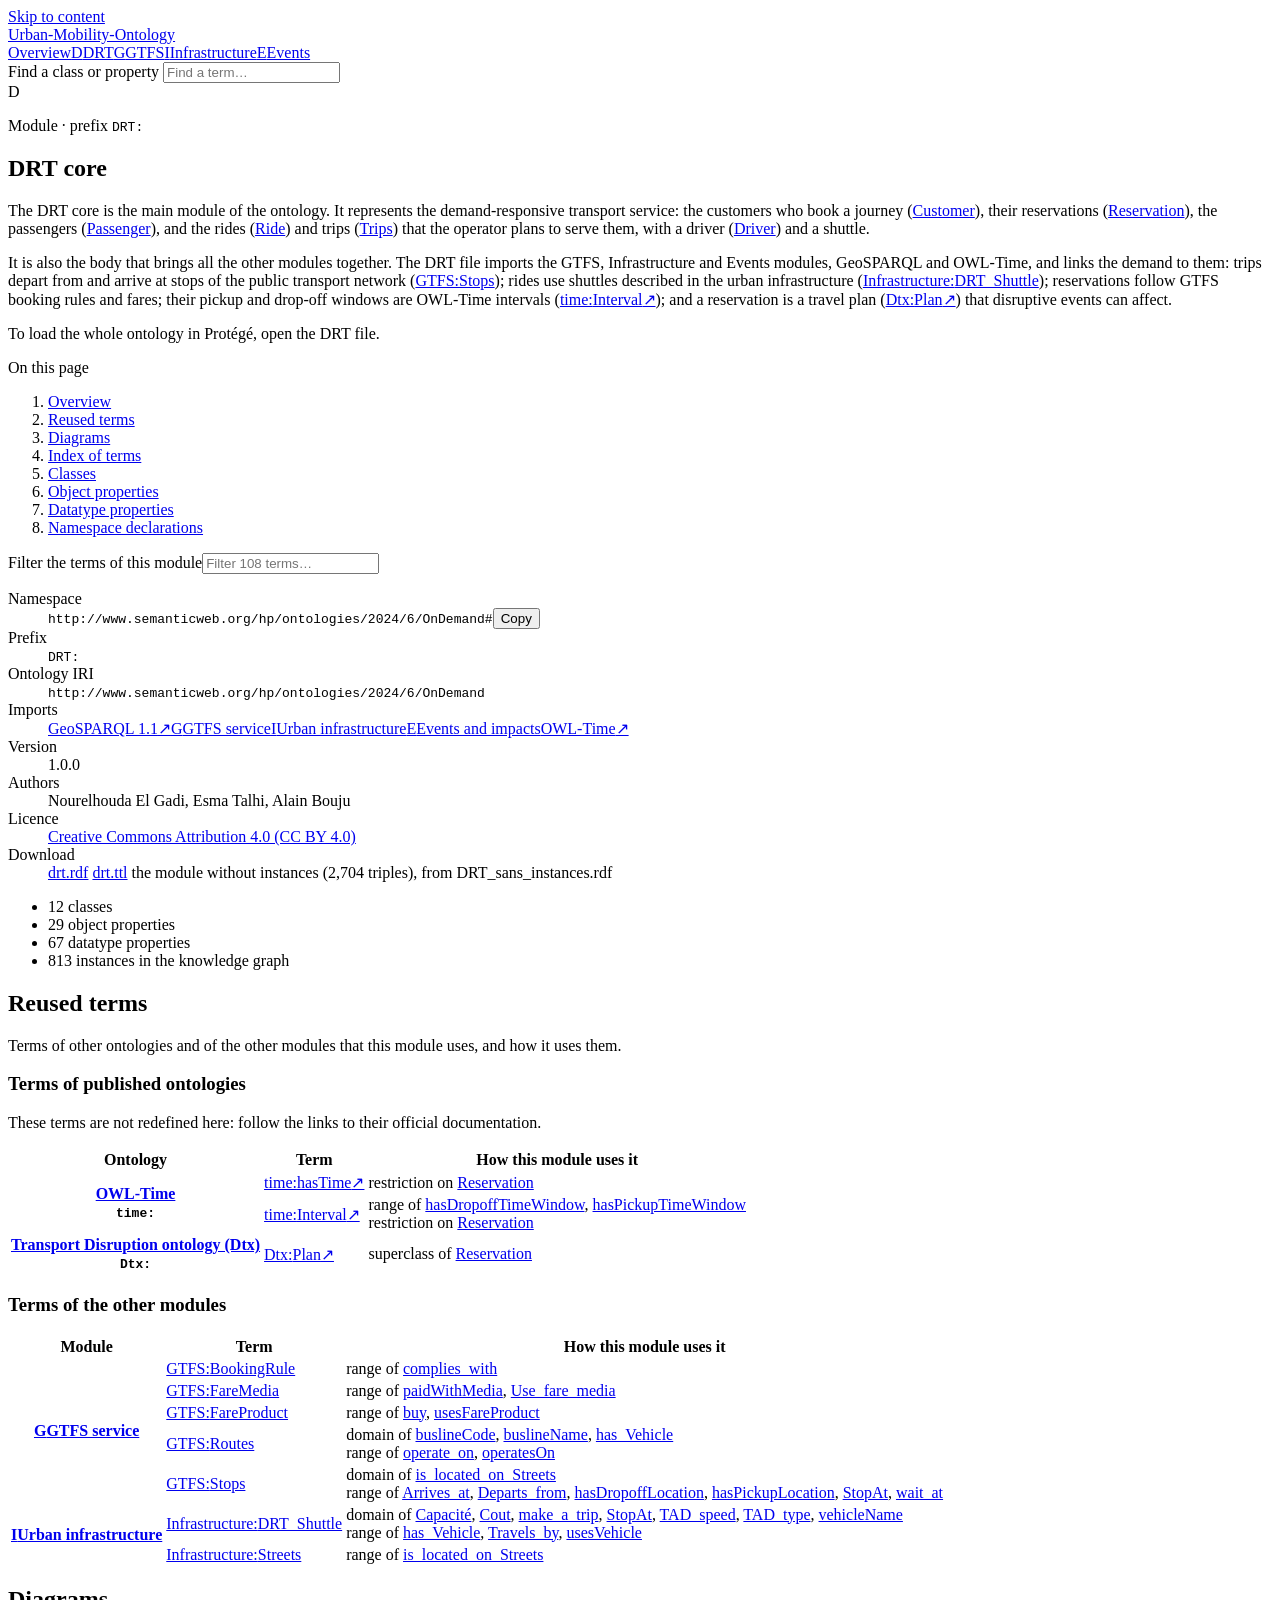
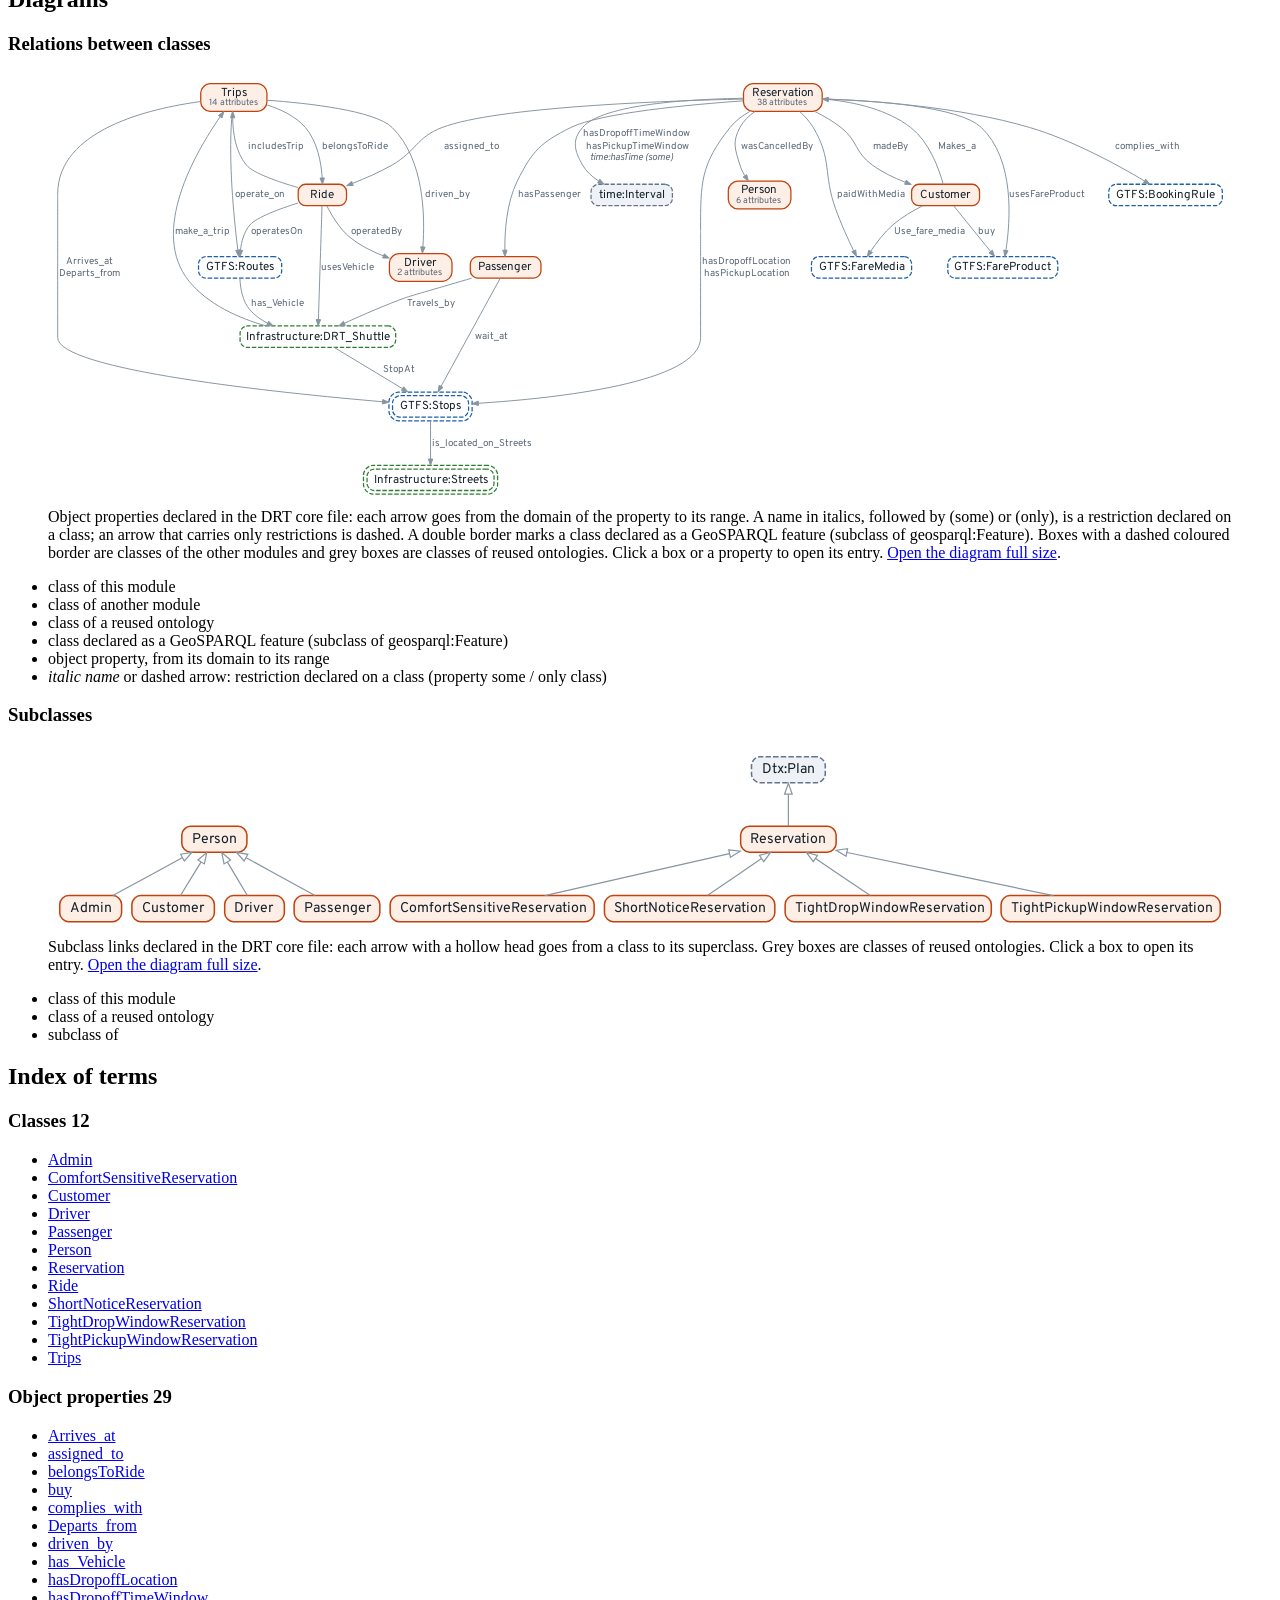
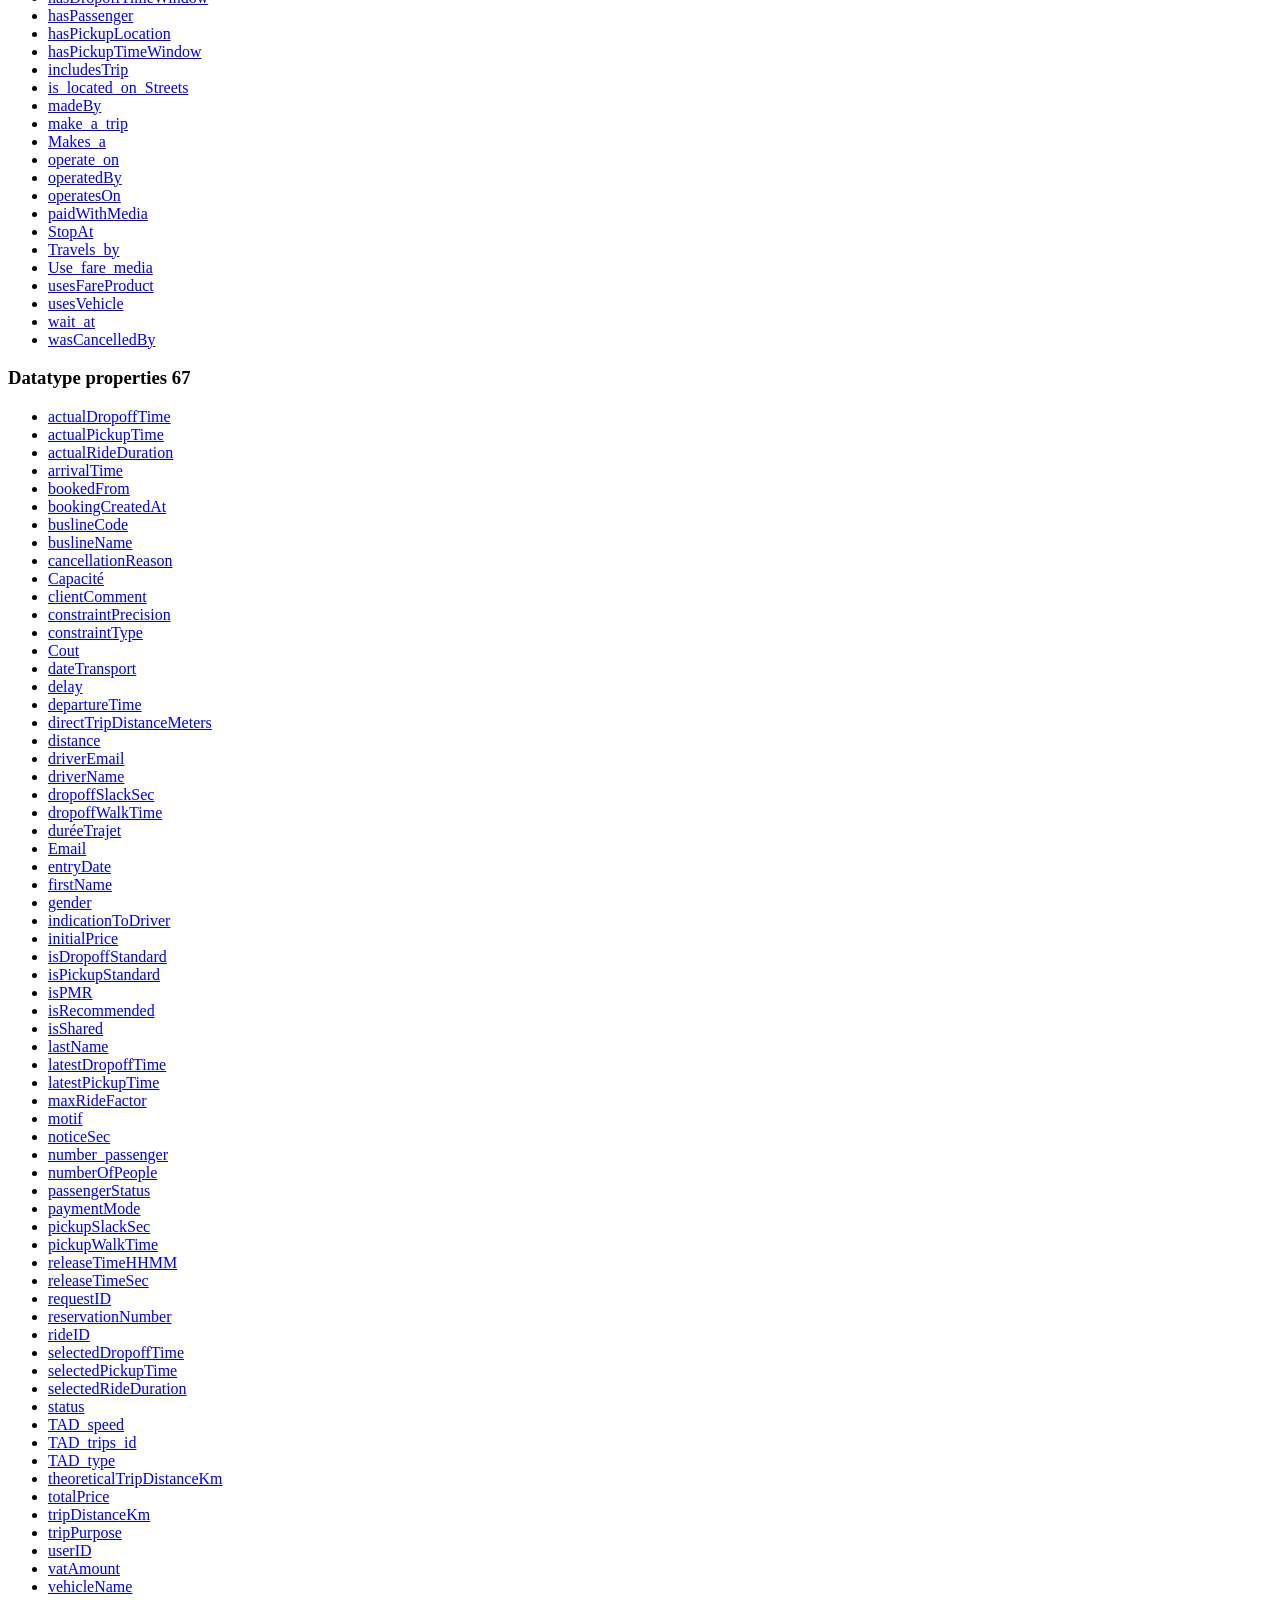
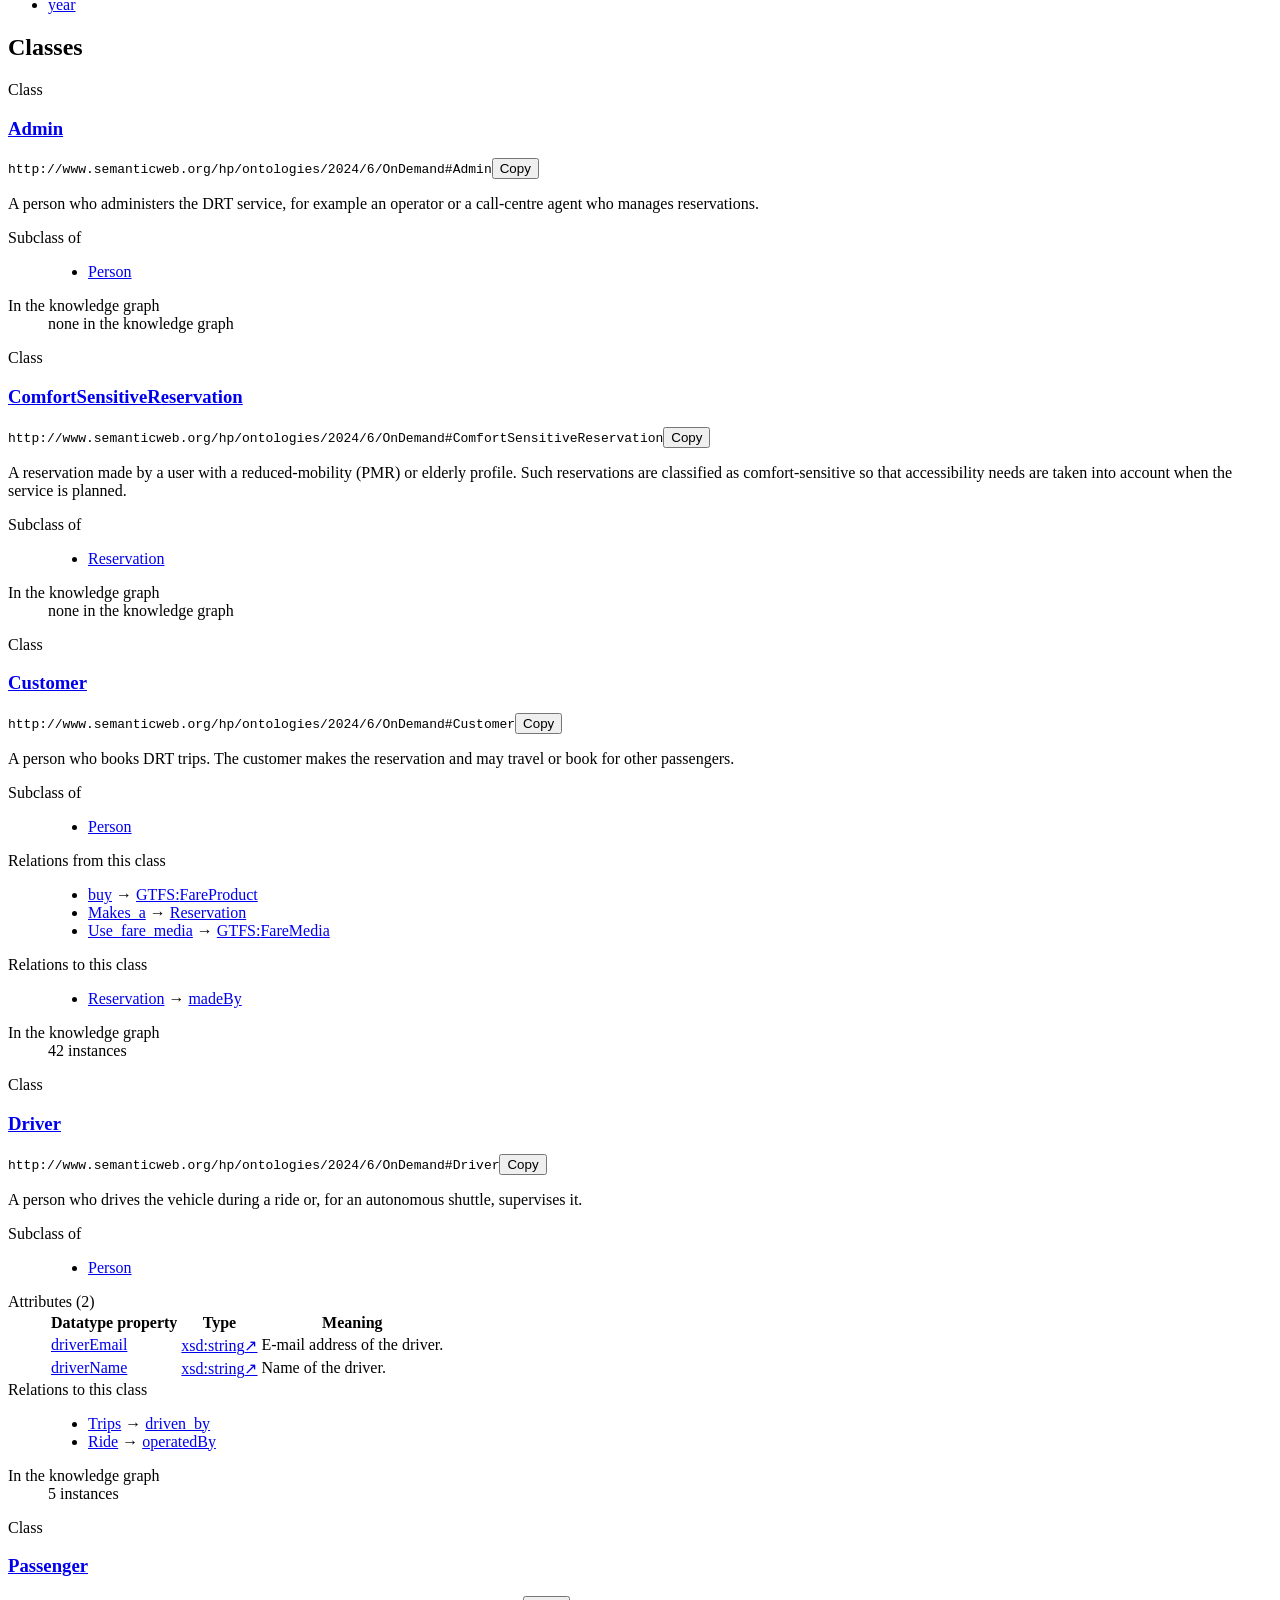
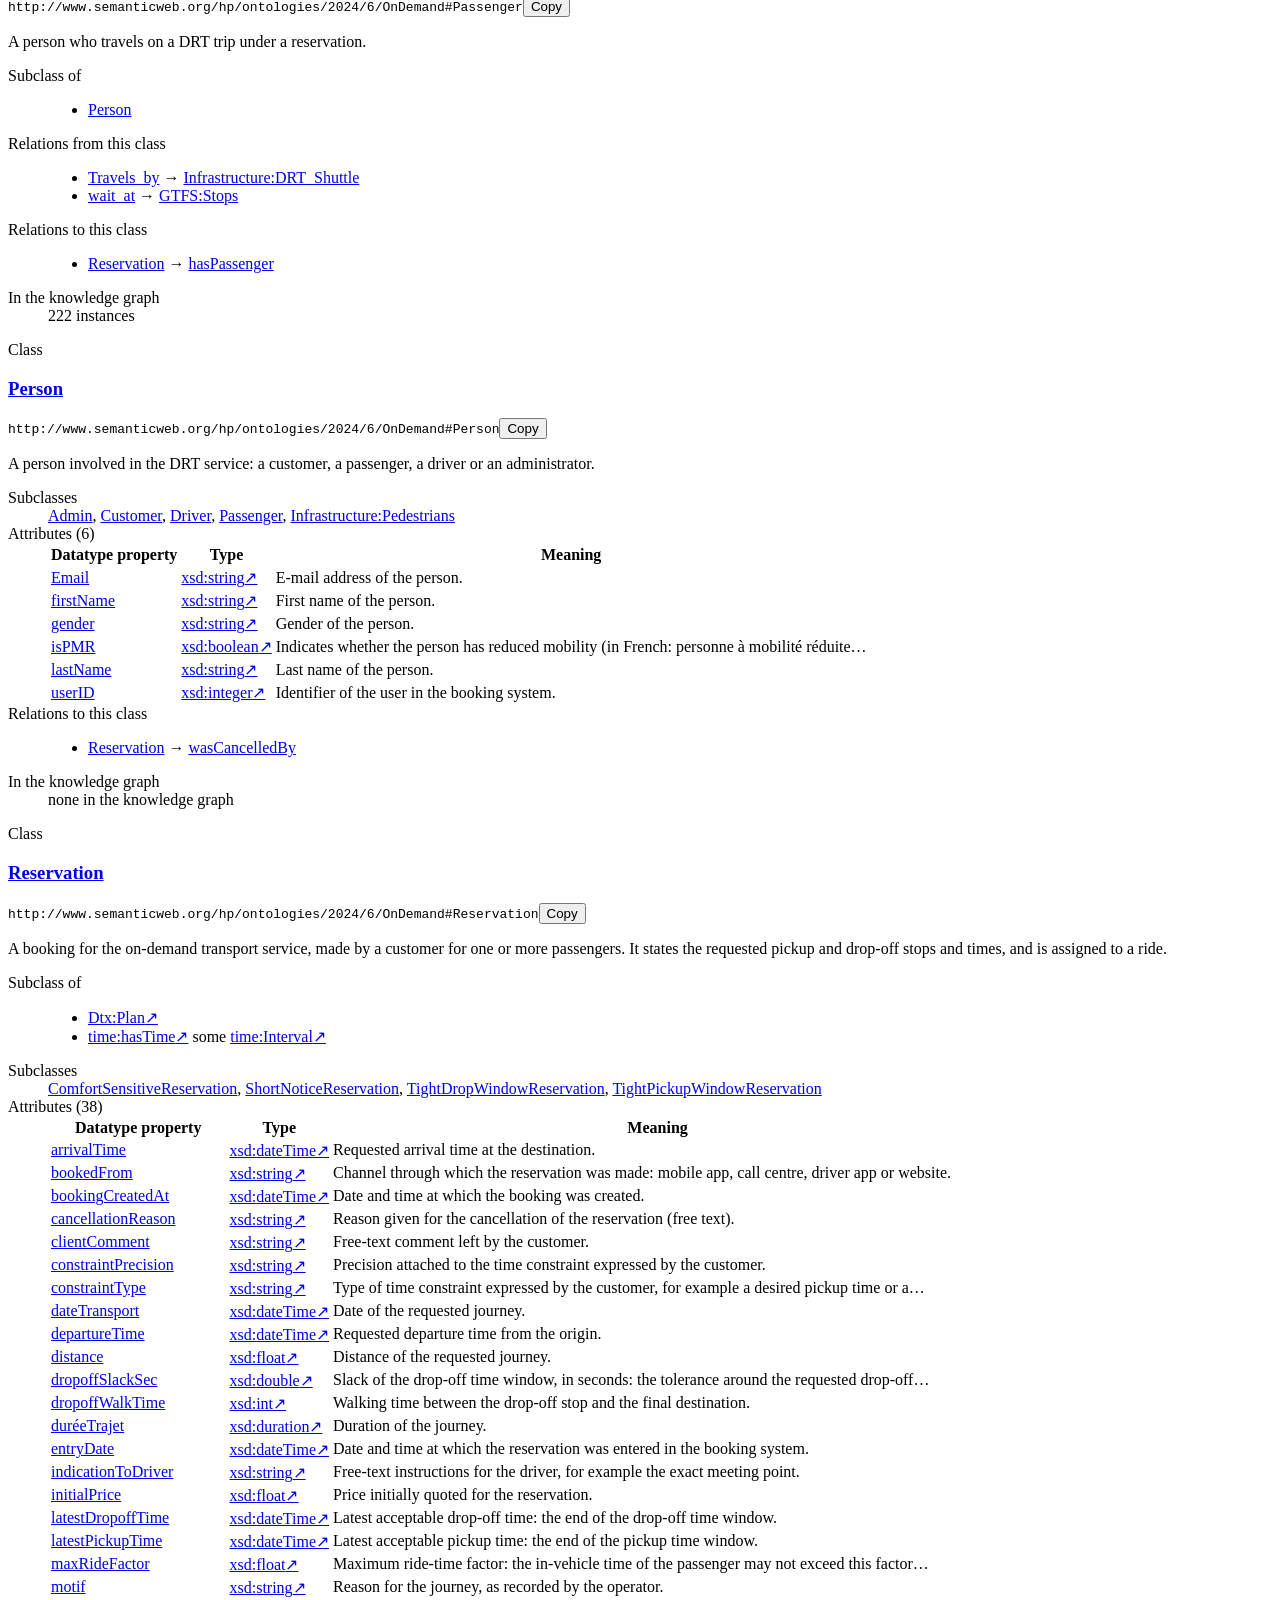
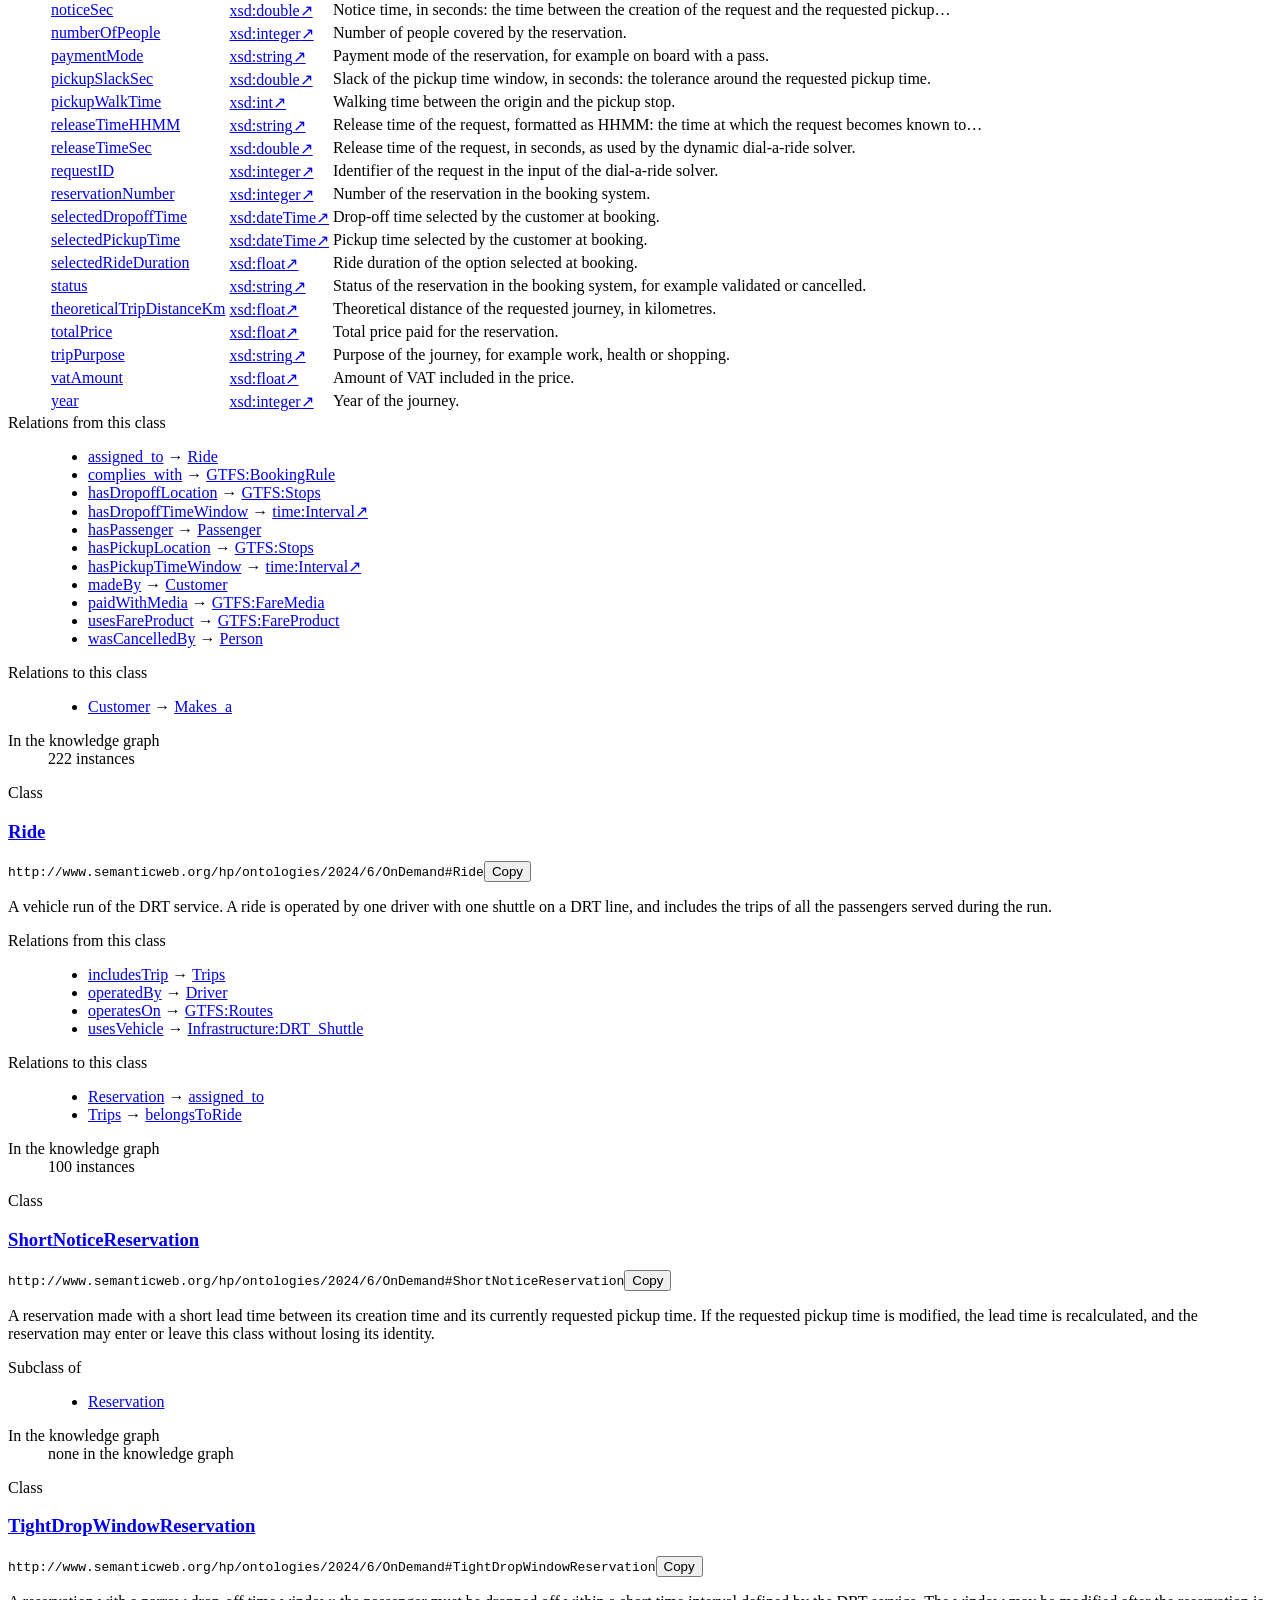
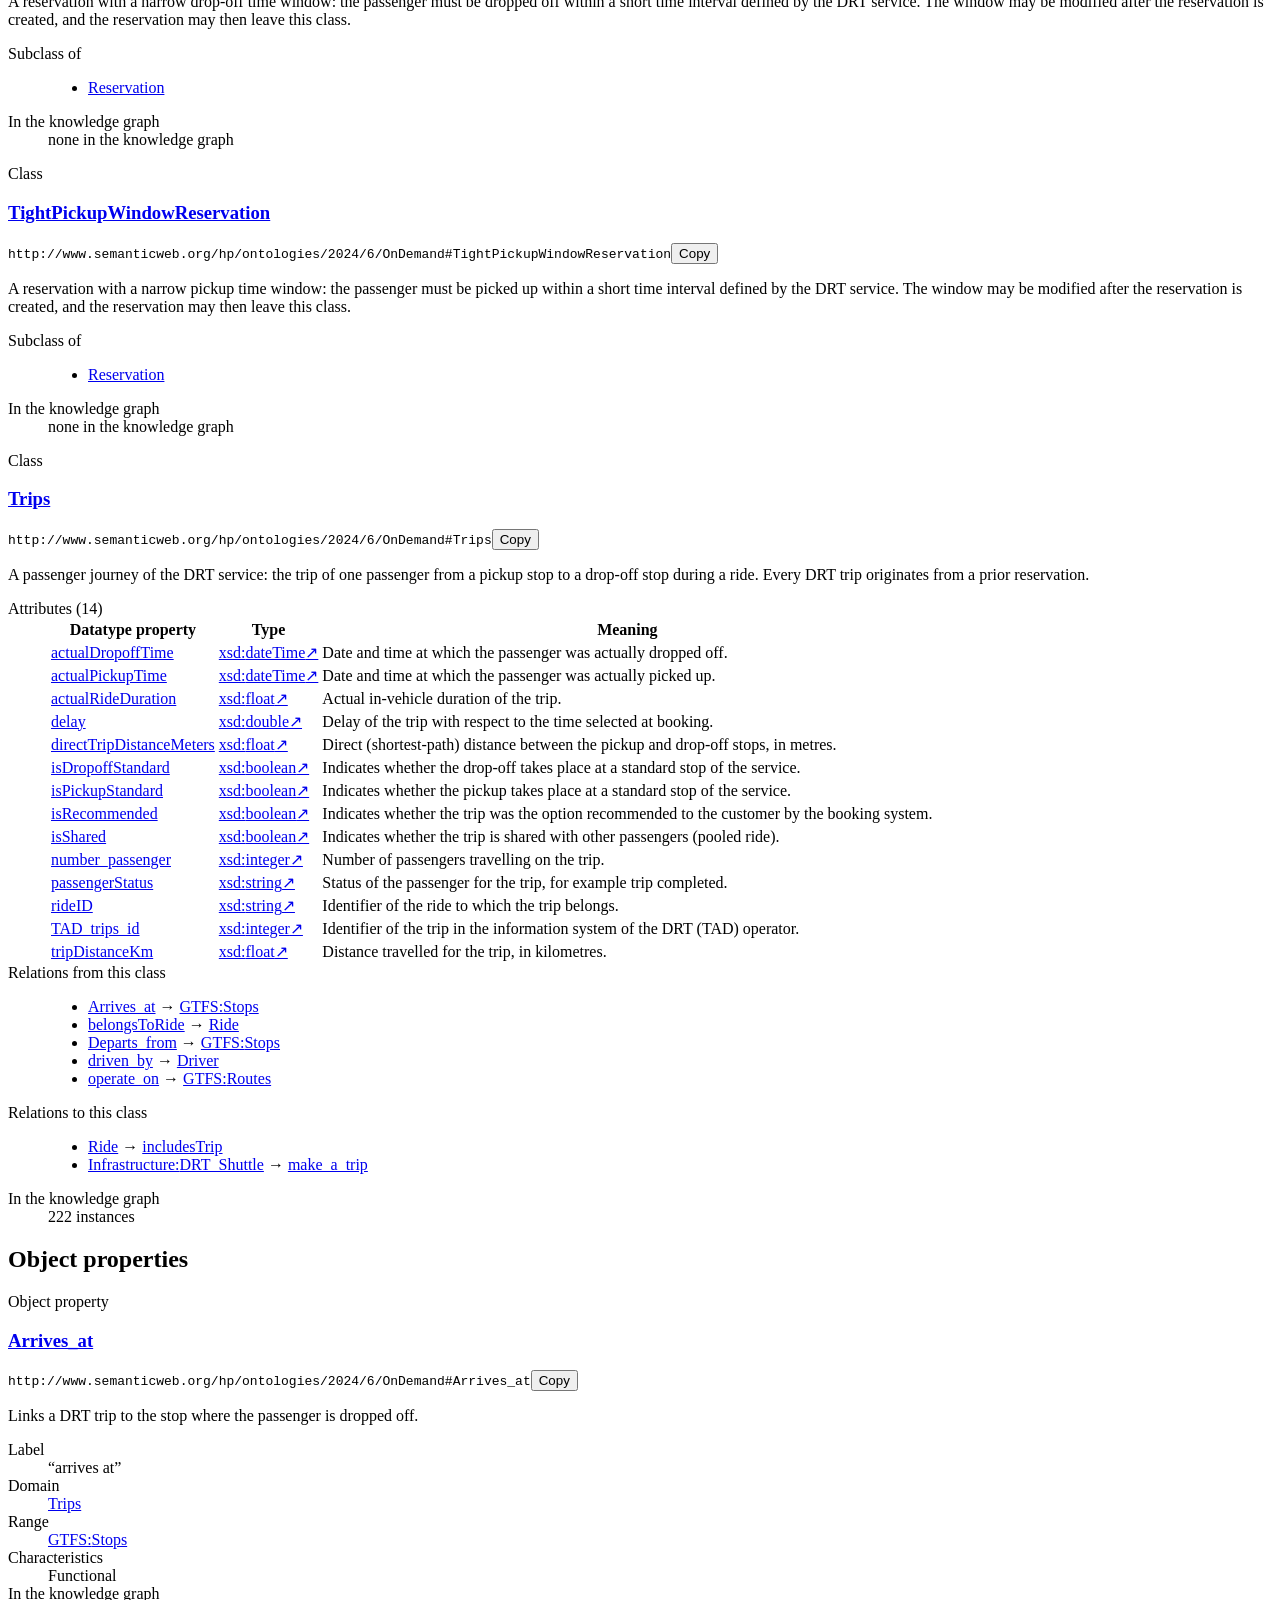
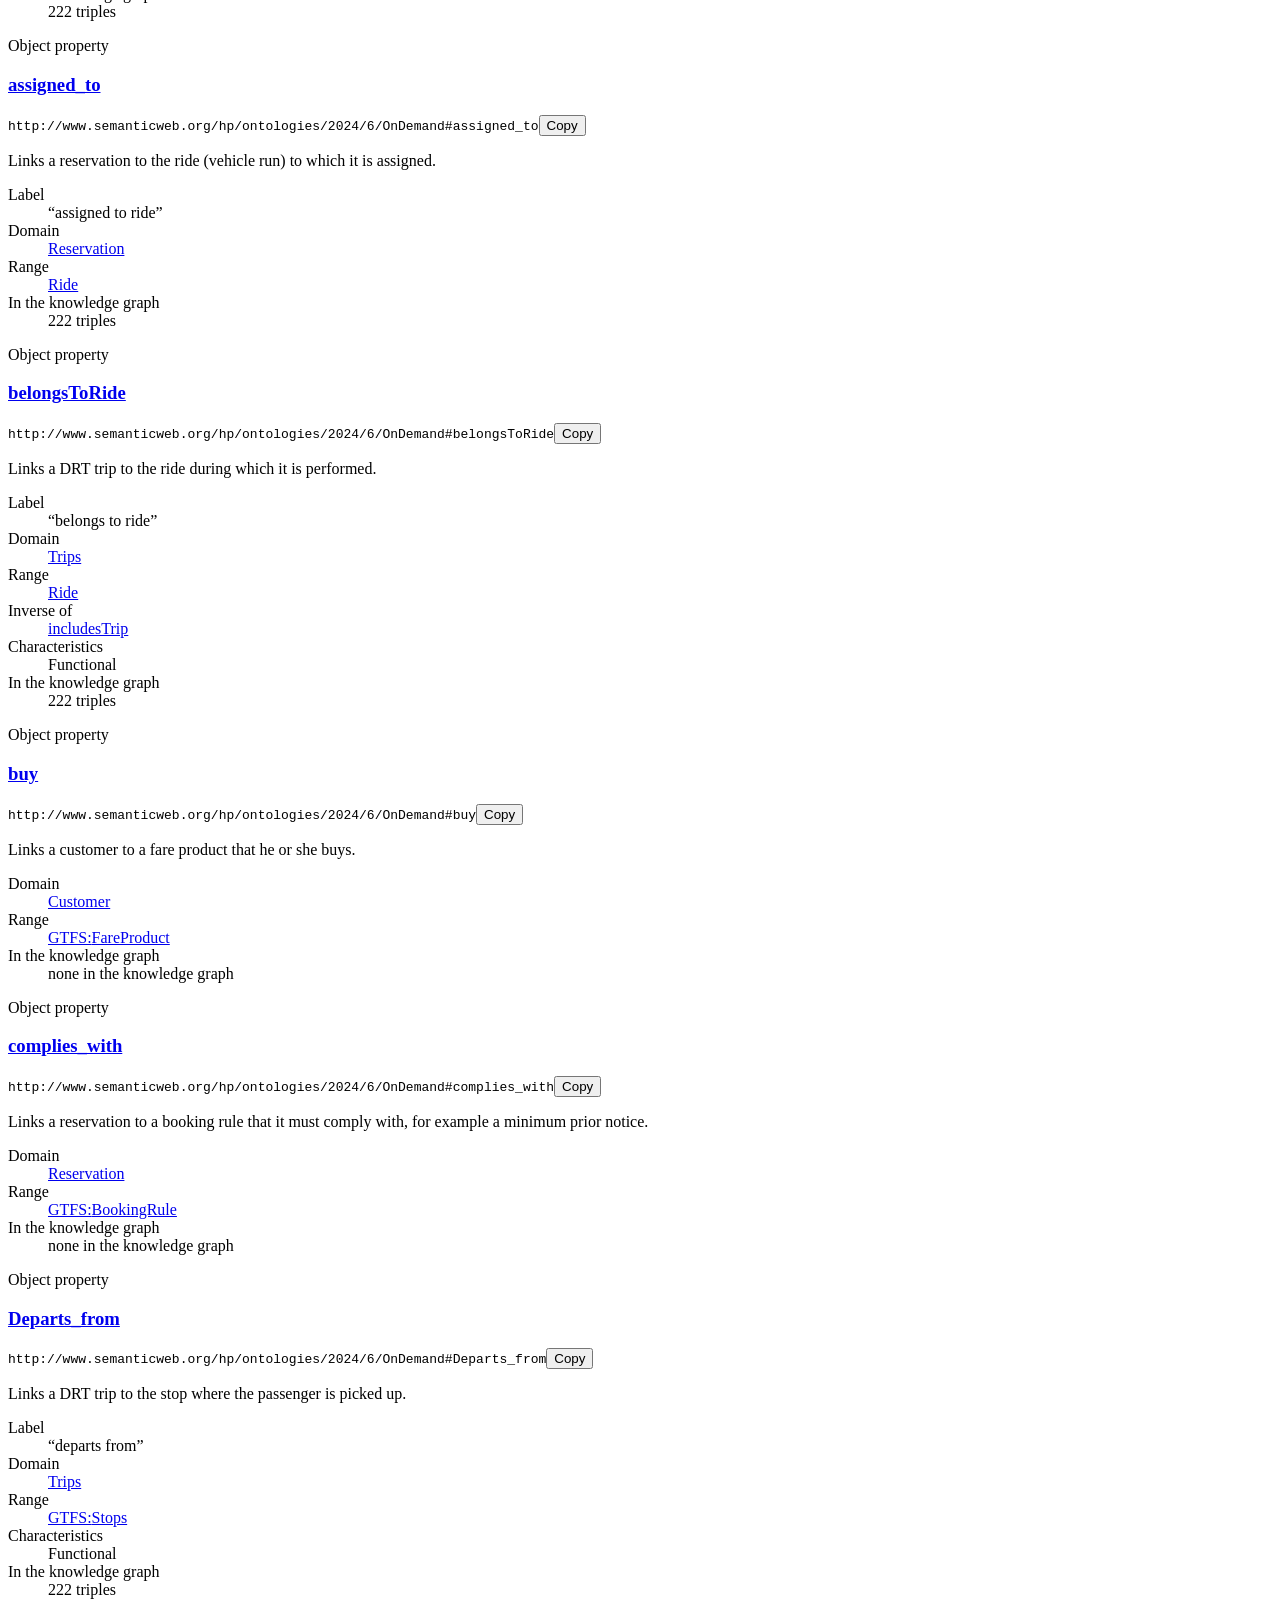
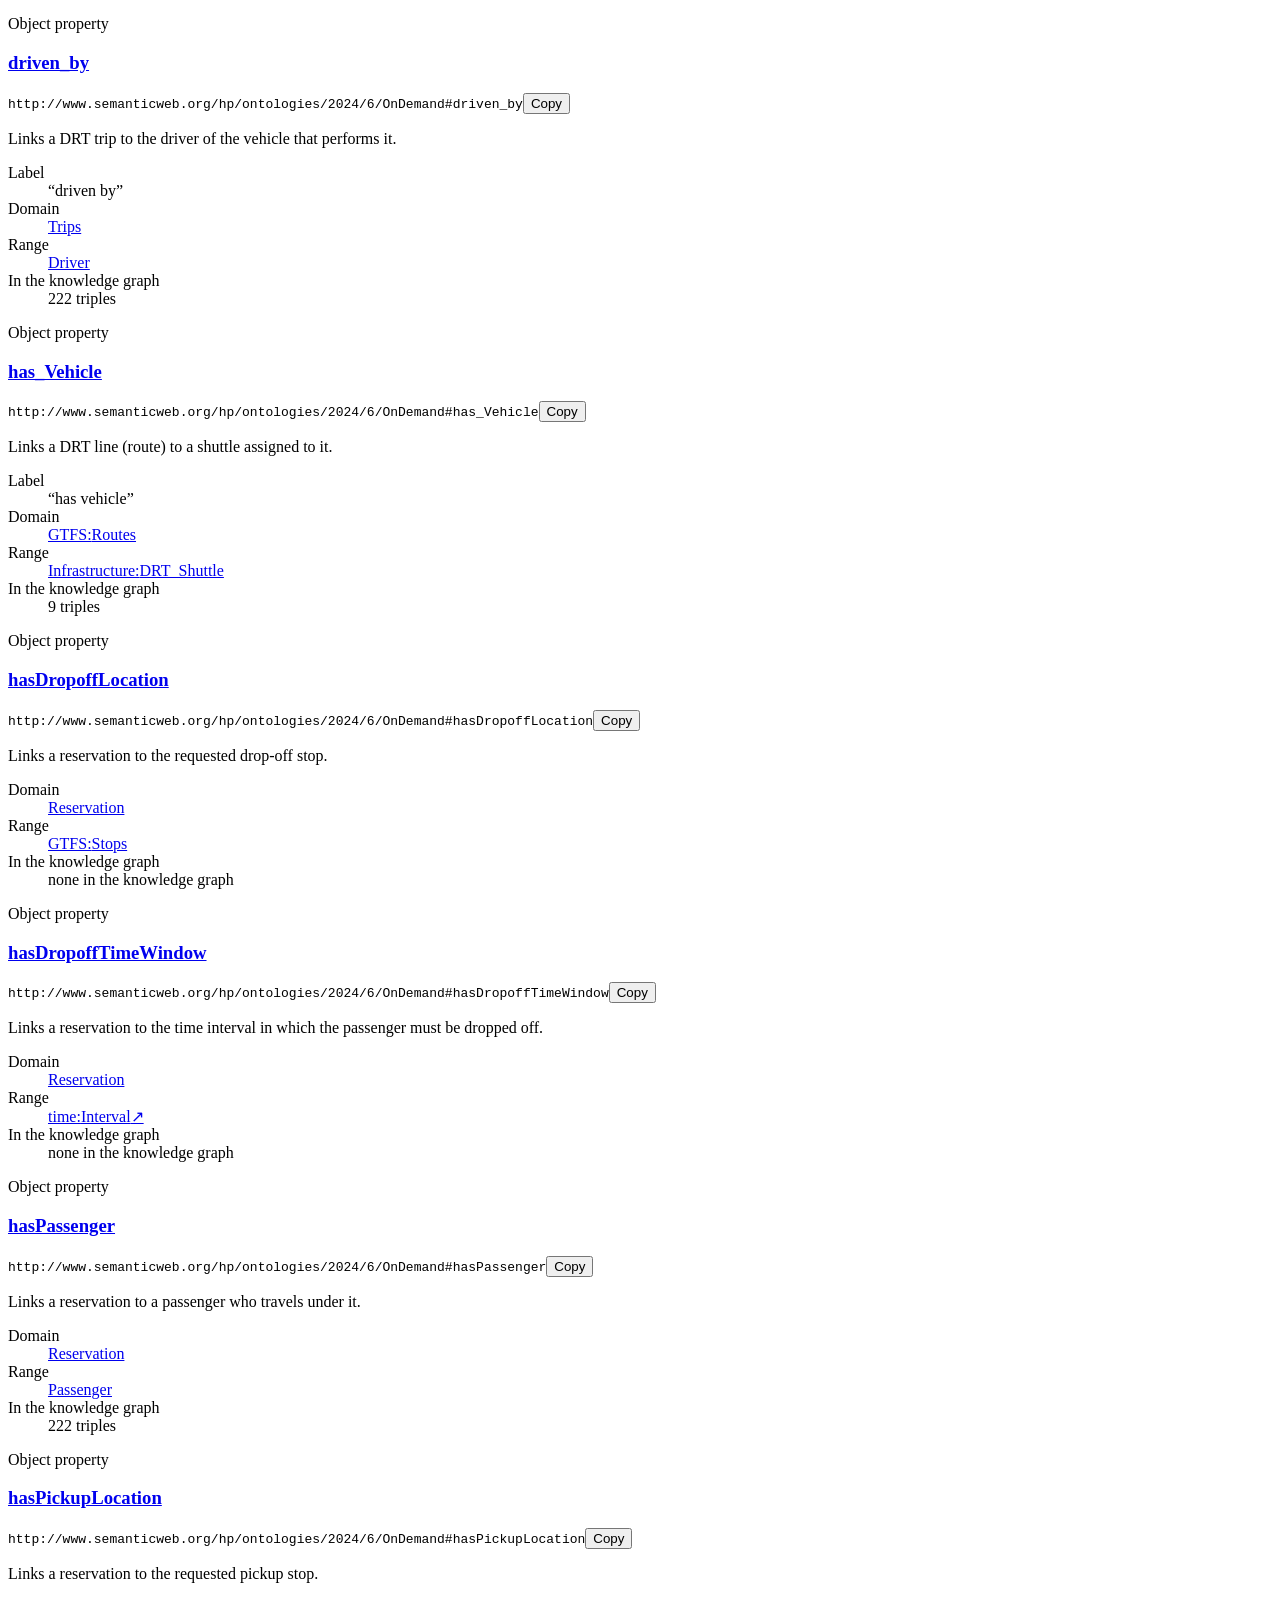
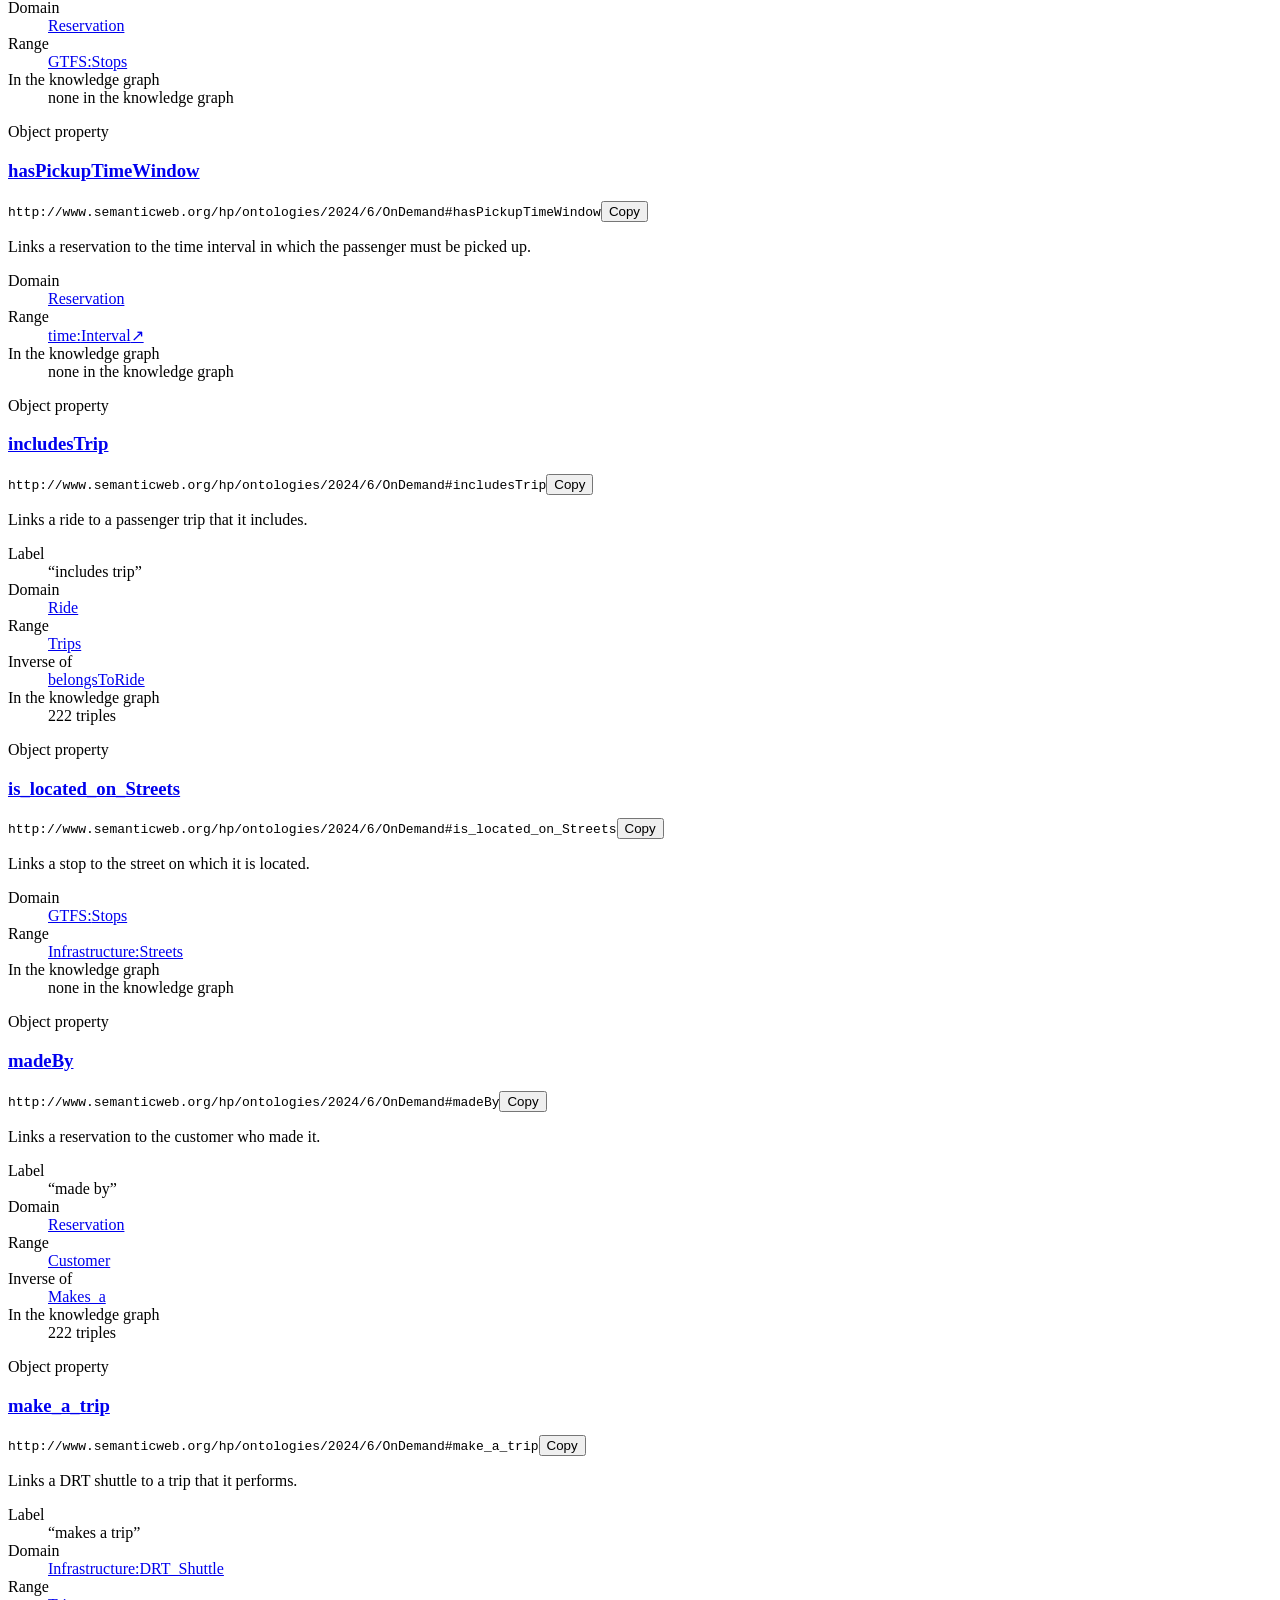
==== drt.html @ 76262ac5 "Add files via upload" ====
<!DOCTYPE html>
<html lang="en">
<head>
<meta charset="utf-8">
<meta name="viewport" content="width=device-width, initial-scale=1">
<title>DRT core · Urban-Mobility-Ontology</title>
<meta name="description" content="Main module: the demand of the on-demand service (customers, reservations, passengers, rides and trips), linked to the other modules.">
<link rel="preconnect" href="https://fonts.googleapis.com"><link rel="preconnect" href="https://fonts.gstatic.com" crossorigin><link href="https://fonts.googleapis.com/css2?family=Overpass:wght@400;500;600;700;800&family=Overpass+Mono:wght@400;600&display=swap" rel="stylesheet">
<link rel="stylesheet" href="assets/style.css">
</head>
<body class="mod-page m-drt">
<a class="skip" href="#main">Skip to content</a>
<header class="topbar">
  <div class="topbar-inner">
    <a class="brand" href="index.html"><span class="brand-lines" aria-hidden="true"><i class="m-drt"></i><i class="m-gtfs"></i><i class="m-infra"></i><i class="m-event"></i></span><span>Urban-Mobility-Ontology</span></a>
    <nav class="mainnav" aria-label="Documentation sections"><a href="index.html" class="">Overview</a><a href="drt.html" class="active m-drt"><span class="line-badge m-drt xs" aria-hidden="true">D</span>DRT</a><a href="gtfs.html" class=" m-gtfs"><span class="line-badge m-gtfs xs" aria-hidden="true">G</span>GTFS</a><a href="infrastructure.html" class=" m-infra"><span class="line-badge m-infra xs" aria-hidden="true">I</span>Infrastructure</a><a href="event.html" class=" m-event"><span class="line-badge m-event xs" aria-hidden="true">E</span>Events</a></nav>
    <div class="search" role="search">
      <label class="sr" for="q">Find a class or property</label>
      <input id="q" type="search" placeholder="Find a term…" autocomplete="off" spellcheck="false" aria-controls="q-results" aria-expanded="false">
      <ul id="q-results" class="q-results" role="listbox" hidden></ul>
    </div>
  </div>
</header>
<main id="main">

<section class="hero mod-hero m-drt" id="overview">
  <div class="wrap hero-grid">
    <span class="line-badge m-drt xl" aria-hidden="true">D</span>
    <div>
      <p class="eyebrow">Module · prefix <code>DRT:</code></p>
      <h1>DRT core</h1>
      <p class="lead">The DRT core is the main module of the ontology. It represents the demand-responsive transport service: the customers who book a journey (<a class="t k-c m-drt" href="#Customer" title="DRT:Customer: A person who books DRT trips. The customer makes the reservation and may travel or book…">Customer</a>), their reservations (<a class="t k-c m-drt" href="#Reservation" title="DRT:Reservation: A booking for the on-demand transport service, made by a customer for one or more…">Reservation</a>), the passengers (<a class="t k-c m-drt" href="#Passenger" title="DRT:Passenger: A person who travels on a DRT trip under a reservation.">Passenger</a>), and the rides (<a class="t k-c m-drt" href="#Ride" title="DRT:Ride: A vehicle run of the DRT service. A ride is operated by one driver with one shuttle on a…">Ride</a>) and trips (<a class="t k-c m-drt" href="#Trips" title="DRT:Trips: A passenger journey of the DRT service: the trip of one passenger from a pickup stop to a…">Trips</a>) that the operator plans to serve them, with a driver (<a class="t k-c m-drt" href="#Driver" title="DRT:Driver: A person who drives the vehicle during a ride or, for an autonomous shuttle, supervises…">Driver</a>) and a shuttle.</p><p>It is also the body that brings all the other modules together. The DRT file imports the GTFS, Infrastructure and Events modules, GeoSPARQL and OWL-Time, and links the demand to them: trips depart from and arrive at stops of the public transport network (<a class="t k-c m-gtfs" href="gtfs.html#Stops" title="GTFS:Stops: A stop or a station where vehicles pick up or drop off riders. Stops of the regular…"><span class="pfx">GTFS:</span>Stops</a>); rides use shuttles described in the urban infrastructure (<a class="t k-c m-infra" href="infrastructure.html#DRT_Shuttle" title="Infrastructure:DRT_Shuttle: A vehicle temporarily assigned to the demand-responsive transport (DRT) service. It can…"><span class="pfx">Infrastructure:</span>DRT_Shuttle</a>); reservations follow GTFS booking rules and fares; their pickup and drop-off windows are OWL-Time intervals (<a class="t ext" href="https://www.w3.org/TR/owl-time/#time:Interval" title="http://www.w3.org/2006/time#Interval" target="_blank" rel="noopener"><span class="pfx">time:</span>Interval<span class="ext-mark" aria-hidden="true">↗</span></a>); and a reservation is a travel plan (<a class="t ext" href="https://transportdisruption.github.io/transportdisruption.html#d4e4574" title="http://purl.org/td/transportdisruption#Plan" target="_blank" rel="noopener"><span class="pfx">Dtx:</span>Plan<span class="ext-mark" aria-hidden="true">↗</span></a>) that disruptive events can affect.</p><p>To load the whole ontology in Protégé, open the DRT file.</p>
    </div>
  </div>
</section>
<div class="wrap with-side">
  <aside class="side"><nav aria-label="On this page"><p class="side-title">On this page</p><ol><li><a href="#overview">Overview</a></li><li><a href="#reuse">Reused terms</a></li><li><a href="#diagram">Diagrams</a></li><li><a href="#index">Index of terms</a></li><li><a href="#classes">Classes</a></li><li><a href="#object-properties">Object properties</a></li><li><a href="#datatype-properties">Datatype properties</a></li><li><a href="#namespaces">Namespace declarations</a></li></ol><label class="sr" for="filter">Filter the terms of this module</label><input id="filter" class="filter" type="search" placeholder="Filter 108 terms…" autocomplete="off"></nav></aside>
  <div class="content">
    <section class="block meta-block"><dl class="facts"><dt>Namespace</dt><dd><code>http://www.semanticweb.org/hp/ontologies/2024/6/OnDemand#</code><button class="copy" type="button" data-copy="http://www.semanticweb.org/hp/ontologies/2024/6/OnDemand#" aria-label="Copy http://www.semanticweb.org/hp/ontologies/2024/6/OnDemand#">Copy</button></dd><dt>Prefix</dt><dd><code>DRT:</code></dd><dt>Ontology IRI</dt><dd><code>http://www.semanticweb.org/hp/ontologies/2024/6/OnDemand</code></dd><dt>Imports</dt><dd><span class="imports"><span><a class="t ext" href="https://docs.ogc.org/is/22-047r1/22-047r1.html" target="_blank" rel="noopener">GeoSPARQL 1.1<span class="ext-mark" aria-hidden="true">↗</span></a></span><span><a class="t m-gtfs" href="gtfs.html"><span class="line-badge m-gtfs xs" aria-hidden="true">G</span>GTFS service</a></span><span><a class="t m-infra" href="infrastructure.html"><span class="line-badge m-infra xs" aria-hidden="true">I</span>Urban infrastructure</a></span><span><a class="t m-event" href="event.html"><span class="line-badge m-event xs" aria-hidden="true">E</span>Events and impacts</a></span><span><a class="t ext" href="https://www.w3.org/TR/owl-time/" target="_blank" rel="noopener">OWL-Time<span class="ext-mark" aria-hidden="true">↗</span></a></span></span></dd><dt>Version</dt><dd>1.0.0</dd><dt>Authors</dt><dd>Nourelhouda El Gadi, Esma Talhi, Alain Bouju</dd><dt>Licence</dt><dd><a href="https://creativecommons.org/licenses/by/4.0/">Creative Commons Attribution 4.0 (CC BY 4.0)</a></dd><dt>Download</dt><dd><a class="dl" href="ontology/drt.rdf" download>drt.rdf</a> <a class="dl" href="ontology/drt.ttl" download>drt.ttl</a> <span class="muted">the module without instances (2,704 triples), from DRT_sans_instances.rdf</span></dd></dl><ul class="figures"><li><span class="num">12</span> classes</li><li><span class="num">29</span> object properties</li><li><span class="num">67</span> datatype properties</li><li><span class="num">813</span> instances in the knowledge graph</li></ul></section>
    <section class="block" id="reuse"><h2>Reused terms</h2><p class="sub">Terms of other ontologies and of the other modules that this module uses, and how it uses them.</p><h3>Terms of published ontologies</h3><p class="sub">These terms are not redefined here: follow the links to their official documentation.</p><div class="tbl-wrap"><table class="reuse-t"><thead><tr><th>Ontology</th><th>Term</th><th>How this module uses it</th></tr></thead><tbody><tr><th scope=row rowspan=2><a href="https://www.w3.org/TR/owl-time/" target="_blank" rel="noopener">OWL-Time</a><br><code>time:</code></th><td class="term-c"><a class="t ext" href="https://www.w3.org/TR/owl-time/#time:hasTime" title="http://www.w3.org/2006/time#hasTime" target="_blank" rel="noopener"><span class="pfx">time:</span>hasTime<span class="ext-mark" aria-hidden="true">↗</span></a></td><td class="how-c"><span class="how">restriction on</span> <a class="t k-c m-drt" href="#Reservation" title="DRT:Reservation: A booking for the on-demand transport service, made by a customer for one or more…">Reservation</a></td></tr><tr><td class="term-c"><a class="t ext" href="https://www.w3.org/TR/owl-time/#time:Interval" title="http://www.w3.org/2006/time#Interval" target="_blank" rel="noopener"><span class="pfx">time:</span>Interval<span class="ext-mark" aria-hidden="true">↗</span></a></td><td class="how-c"><span class="how">range of</span> <a class="t k-op m-drt" href="#hasDropoffTimeWindow" title="DRT:hasDropoffTimeWindow: Links a reservation to the time interval in which the passenger must be dropped off.">hasDropoffTimeWindow</a>, <a class="t k-op m-drt" href="#hasPickupTimeWindow" title="DRT:hasPickupTimeWindow: Links a reservation to the time interval in which the passenger must be picked up.">hasPickupTimeWindow</a><br><span class="how">restriction on</span> <a class="t k-c m-drt" href="#Reservation" title="DRT:Reservation: A booking for the on-demand transport service, made by a customer for one or more…">Reservation</a></td></tr><tr><th scope=row rowspan=1><a href="https://transportdisruption.github.io/transportdisruption.html" target="_blank" rel="noopener">Transport Disruption ontology (Dtx)</a><br><code>Dtx:</code></th><td class="term-c"><a class="t ext" href="https://transportdisruption.github.io/transportdisruption.html#d4e4574" title="http://purl.org/td/transportdisruption#Plan" target="_blank" rel="noopener"><span class="pfx">Dtx:</span>Plan<span class="ext-mark" aria-hidden="true">↗</span></a></td><td class="how-c"><span class="how">superclass of</span> <a class="t k-c m-drt" href="#Reservation" title="DRT:Reservation: A booking for the on-demand transport service, made by a customer for one or more…">Reservation</a></td></tr></tbody></table></div><h3>Terms of the other modules</h3><div class="tbl-wrap"><table class="reuse-t"><thead><tr><th>Module</th><th>Term</th><th>How this module uses it</th></tr></thead><tbody><tr><th scope=row rowspan=5><a href="gtfs.html"><span class="line-badge m-gtfs xs" aria-hidden="true">G</span>GTFS service</a></th><td class="term-c"><a class="t k-c m-gtfs" href="gtfs.html#BookingRule" title="GTFS:BookingRule: The booking rules of a service that must be booked in advance, such as on-demand…"><span class="pfx">GTFS:</span>BookingRule</a></td><td class="how-c"><span class="how">range of</span> <a class="t k-op m-drt" href="#complies_with" title="DRT:complies_with: Links a reservation to a booking rule that it must comply with, for example a minimum…">complies_with</a></td></tr><tr><td class="term-c"><a class="t k-c m-gtfs" href="gtfs.html#FareMedia" title="GTFS:FareMedia: A medium that holds or validates a fare product, such as a smart card, a paper ticket or…"><span class="pfx">GTFS:</span>FareMedia</a></td><td class="how-c"><span class="how">range of</span> <a class="t k-op m-drt" href="#paidWithMedia" title="DRT:paidWithMedia: Links a reservation to the fare medium used to pay for it.">paidWithMedia</a>, <a class="t k-op m-drt" href="#Use_fare_media" title="DRT:Use_fare_media: Links a customer to a fare medium (card, ticket or app) that he or she uses.">Use_fare_media</a></td></tr><tr><td class="term-c"><a class="t k-c m-gtfs" href="gtfs.html#FareProduct" title="GTFS:FareProduct: A fare product that riders can buy, such as a single ticket or a pass."><span class="pfx">GTFS:</span>FareProduct</a></td><td class="how-c"><span class="how">range of</span> <a class="t k-op m-drt" href="#buy" title="DRT:buy: Links a customer to a fare product that he or she buys.">buy</a>, <a class="t k-op m-drt" href="#usesFareProduct" title="DRT:usesFareProduct: Links a reservation to the fare product applied to it.">usesFareProduct</a></td></tr><tr><td class="term-c"><a class="t k-c m-gtfs" href="gtfs.html#Routes" title="GTFS:Routes: A public transit line: a group of trips shown to riders as a single service."><span class="pfx">GTFS:</span>Routes</a></td><td class="how-c"><span class="how">domain of</span> <a class="t k-dp m-drt" href="#buslineCode" title="DRT:buslineCode: Code of the DRT (TAD) line associated with the route.">buslineCode</a>, <a class="t k-dp m-drt" href="#buslineName" title="DRT:buslineName: Name of the DRT (TAD) line associated with the route.">buslineName</a>, <a class="t k-op m-drt" href="#has_Vehicle" title="DRT:has_Vehicle: Links a DRT line (route) to a shuttle assigned to it.">has_Vehicle</a><br><span class="how">range of</span> <a class="t k-op m-drt" href="#operate_on" title="DRT:operate_on: Links a DRT trip to the DRT line (route) on which it operates.">operate_on</a>, <a class="t k-op m-drt" href="#operatesOn" title="DRT:operatesOn: Links a ride to the DRT line (route) on which it operates.">operatesOn</a></td></tr><tr><td class="term-c"><a class="t k-c m-gtfs" href="gtfs.html#Stops" title="GTFS:Stops: A stop or a station where vehicles pick up or drop off riders. Stops of the regular…"><span class="pfx">GTFS:</span>Stops</a></td><td class="how-c"><span class="how">domain of</span> <a class="t k-op m-drt" href="#is_located_on_Streets" title="DRT:is_located_on_Streets: Links a stop to the street on which it is located.">is_located_on_Streets</a><br><span class="how">range of</span> <a class="t k-op m-drt" href="#Arrives_at" title="DRT:Arrives_at: Links a DRT trip to the stop where the passenger is dropped off.">Arrives_at</a>, <a class="t k-op m-drt" href="#Departs_from" title="DRT:Departs_from: Links a DRT trip to the stop where the passenger is picked up.">Departs_from</a>, <a class="t k-op m-drt" href="#hasDropoffLocation" title="DRT:hasDropoffLocation: Links a reservation to the requested drop-off stop.">hasDropoffLocation</a>, <a class="t k-op m-drt" href="#hasPickupLocation" title="DRT:hasPickupLocation: Links a reservation to the requested pickup stop.">hasPickupLocation</a>, <a class="t k-op m-drt" href="#StopAt" title="DRT:StopAt: Links a DRT shuttle to a stop that it serves.">StopAt</a>, <a class="t k-op m-drt" href="#wait_at" title="DRT:wait_at: Links a passenger to the stop where he or she waits to be picked up.">wait_at</a></td></tr><tr><th scope=row rowspan=2><a href="infrastructure.html"><span class="line-badge m-infra xs" aria-hidden="true">I</span>Urban infrastructure</a></th><td class="term-c"><a class="t k-c m-infra" href="infrastructure.html#DRT_Shuttle" title="Infrastructure:DRT_Shuttle: A vehicle temporarily assigned to the demand-responsive transport (DRT) service. It can…"><span class="pfx">Infrastructure:</span>DRT_Shuttle</a></td><td class="how-c"><span class="how">domain of</span> <a class="t k-dp m-drt" href="#Capacit%C3%A9" title="DRT:Capacité: Passenger capacity of the shuttle.">Capacité</a>, <a class="t k-dp m-drt" href="#Cout" title="DRT:Cout: Operating cost of the shuttle.">Cout</a>, <a class="t k-op m-drt" href="#make_a_trip" title="DRT:make_a_trip: Links a DRT shuttle to a trip that it performs.">make_a_trip</a>, <a class="t k-op m-drt" href="#StopAt" title="DRT:StopAt: Links a DRT shuttle to a stop that it serves.">StopAt</a>, <a class="t k-dp m-drt" href="#TAD_speed" title="DRT:TAD_speed: Commercial speed of the shuttle (TAD: transport à la demande, the French term for DRT).">TAD_speed</a>, <a class="t k-dp m-drt" href="#TAD_type" title="DRT:TAD_type: Type of DRT vehicle, for example its size or category.">TAD_type</a>, <a class="t k-dp m-drt" href="#vehicleName" title="DRT:vehicleName: Name of the DRT shuttle.">vehicleName</a><br><span class="how">range of</span> <a class="t k-op m-drt" href="#has_Vehicle" title="DRT:has_Vehicle: Links a DRT line (route) to a shuttle assigned to it.">has_Vehicle</a>, <a class="t k-op m-drt" href="#Travels_by" title="DRT:Travels_by: Links a passenger to the DRT shuttle in which he or she travels.">Travels_by</a>, <a class="t k-op m-drt" href="#usesVehicle" title="DRT:usesVehicle: Links a ride to the DRT shuttle that performs it.">usesVehicle</a></td></tr><tr><td class="term-c"><a class="t k-c m-infra" href="infrastructure.html#Streets" title="Infrastructure:Streets: A street used by vehicles and pedestrians, made of one or more road segments."><span class="pfx">Infrastructure:</span>Streets</a></td><td class="how-c"><span class="how">range of</span> <a class="t k-op m-drt" href="#is_located_on_Streets" title="DRT:is_located_on_Streets: Links a stop to the street on which it is located.">is_located_on_Streets</a></td></tr></tbody></table></div></section>
    
    <section class="block" id="diagram"><h2>Diagrams</h2><h3>Relations between classes</h3><figure class="diagram"><div class="diagram-scroll"><div class="diagram-inner" style="min-width:1059px"><svg class="dg" role="img" aria-label="Object properties of the DRT core module (domain to range)"
 viewBox="0.00 0.00 1324.10 480.60" xmlns="http://www.w3.org/2000/svg" xmlns:xlink="http://www.w3.org/1999/xlink">
<g id="graph0" class="graph" transform="scale(1 1) rotate(0) translate(10.8 469.8)">
<title>Object properties of the DRT core module (domain to range)</title>

<g id="node1" class="node own m&#45;drt">
<title>DRT:Trips</title>
<g id="a_node1"><a href="#Trips" xlink:title="DRT:Trips: A passenger journey of the DRT service: the trip of one passenger from a pickup stop to a drop&#45;off stop during a ride.…">
<path fill="#fdeee6" stroke="#c2410c" stroke-width="1.4" d="M223.67,-459C223.67,-459 170.33,-459 170.33,-459 165.17,-459 160,-453.83 160,-448.67 160,-448.67 160,-438.33 160,-438.33 160,-433.17 165.17,-428 170.33,-428 170.33,-428 223.67,-428 223.67,-428 228.83,-428 234,-433.17 234,-438.33 234,-438.33 234,-448.67 234,-448.67 234,-453.83 228.83,-459 223.67,-459"/>
<text text-anchor="start" x="182.5" y="-445.6" font-family="Overpass" font-size="13.00" fill="#14212b">Trips</text>
<text text-anchor="start" x="169" y="-435" font-family="Overpass" font-size="10.00" fill="#5a6977">14 attributes</text>
</a>
</g>
</g>

<g id="node2" class="node xmod m&#45;gtfs feature">
<title>GTFS:Stops</title>
<g id="a_node2"><a href="gtfs.html#Stops" xlink:title="GTFS:Stops: A stop or a station where vehicles pick up or drop off riders. Stops of the regular network and DRT stops are both…">
<path fill="#ffffff" stroke="#1d5fa8" stroke-width="1.4" stroke-dasharray="5,2" d="M451.5,-110C451.5,-110 382.5,-110 382.5,-110 378.5,-110 374.5,-106 374.5,-102 374.5,-102 374.5,-94 374.5,-94 374.5,-90 378.5,-86 382.5,-86 382.5,-86 451.5,-86 451.5,-86 455.5,-86 459.5,-90 459.5,-94 459.5,-94 459.5,-102 459.5,-102 459.5,-106 455.5,-110 451.5,-110"/>
<path fill="none" stroke="#1d5fa8" stroke-width="1.4" stroke-dasharray="5,2" d="M452.83,-114C452.83,-114 381.17,-114 381.17,-114 375.83,-114 370.5,-108.67 370.5,-103.33 370.5,-103.33 370.5,-92.67 370.5,-92.67 370.5,-87.33 375.83,-82 381.17,-82 381.17,-82 452.83,-82 452.83,-82 458.17,-82 463.5,-87.33 463.5,-92.67 463.5,-92.67 463.5,-103.33 463.5,-103.33 463.5,-108.67 458.17,-114 452.83,-114"/>
<text text-anchor="middle" x="417" y="-94.6" font-family="Overpass" font-size="13.00" fill="#14212b">GTFS:Stops</text>
</a>
</g>
</g>

<g id="edge1" class="edge op">
<title>DRT:Trips&#45;&gt;GTFS:Stops</title>
<path fill="none" stroke="#8795a1" stroke-width="1.1" d="M159.95,-438.99C102.88,-431.32 0,-407.5 0,-335.5 0,-335.5 0,-335.5 0,-175 0,-138.5 250.45,-112.93 363.16,-103.27"/>
<polygon fill="#8795a1" stroke="#8795a1" stroke-width="1.1" points="363.61,-105.69 370.38,-102.66 363.2,-100.81 363.61,-105.69"/>
<g id="a_edge1_0"><a href="#Arrives_at" xlink:title="DRT:Arrives_at: Links a DRT trip to the stop where the passenger is dropped off.">
<text text-anchor="start" x="9" y="-257.7" font-family="Overpass" font-size="11.00" fill="#5a6977">Arrives_at</text>
</a>
</g>
<g id="a_edge1_1"><a href="#Departs_from" xlink:title="DRT:Departs_from: Links a DRT trip to the stop where the passenger is picked up.">
<text text-anchor="start" x="1.5" y="-243.7" font-family="Overpass" font-size="11.00" fill="#5a6977">Departs_from</text>
</a>
</g>
</g>

<g id="node4" class="node own m&#45;drt">
<title>DRT:Ride</title>
<g id="a_node4"><a href="#Ride" xlink:title="DRT:Ride: A vehicle run of the DRT service. A ride is operated by one driver with one shuttle on a DRT line, and includes the…">
<path fill="#fdeee6" stroke="#c2410c" stroke-width="1.4" d="M315,-346.5C315,-346.5 277,-346.5 277,-346.5 273,-346.5 269,-342.5 269,-338.5 269,-338.5 269,-330.5 269,-330.5 269,-326.5 273,-322.5 277,-322.5 277,-322.5 315,-322.5 315,-322.5 319,-322.5 323,-326.5 323,-330.5 323,-330.5 323,-338.5 323,-338.5 323,-342.5 319,-346.5 315,-346.5"/>
<text text-anchor="start" x="282.5" y="-331.1" font-family="Overpass" font-size="13.00" fill="#14212b">Ride</text>
</a>
</g>
</g>

<g id="edge3" class="edge op">
<title>DRT:Trips&#45;&gt;DRT:Ride</title>
<path fill="none" stroke="#8795a1" stroke-width="1.1" d="M234.39,-435.1C249.57,-430.32 266.06,-422.54 277,-410 290.7,-394.3 294.75,-370.05 295.84,-353.51"/>
<polygon fill="#8795a1" stroke="#8795a1" stroke-width="1.1" points="298.28,-353.61 296.15,-346.51 293.39,-353.4 298.28,-353.61"/>
<g id="a_edge3_2"><a href="#belongsToRide" xlink:title="DRT:belongsToRide: Links a DRT trip to the ride during which it is performed.">
<text text-anchor="start" x="296" y="-386.2" font-family="Overpass" font-size="11.00" fill="#5a6977">belongsToRide</text>
</a>
</g>
</g>

<g id="node8" class="node own m&#45;drt">
<title>DRT:Driver</title>
<g id="a_node8"><a href="#Driver" xlink:title="DRT:Driver: A person who drives the vehicle during a ride or, for an autonomous shuttle, supervises it.">
<path fill="#fdeee6" stroke="#c2410c" stroke-width="1.4" d="M430.67,-269C430.67,-269 381.33,-269 381.33,-269 376.17,-269 371,-263.83 371,-258.67 371,-258.67 371,-248.33 371,-248.33 371,-243.17 376.17,-238 381.33,-238 381.33,-238 430.67,-238 430.67,-238 435.83,-238 441,-243.17 441,-248.33 441,-248.33 441,-258.67 441,-258.67 441,-263.83 435.83,-269 430.67,-269"/>
<text text-anchor="start" x="387.5" y="-255.6" font-family="Overpass" font-size="13.00" fill="#14212b">Driver</text>
<text text-anchor="start" x="380" y="-245" font-family="Overpass" font-size="10.00" fill="#5a6977">2 attributes</text>
</a>
</g>
</g>

<g id="edge6" class="edge op">
<title>DRT:Trips&#45;&gt;DRT:Driver</title>
<path fill="none" stroke="#8795a1" stroke-width="1.1" d="M234.26,-440.46C280.22,-437.15 354.63,-428.96 374,-410 410.07,-374.69 410.91,-310.31 408.46,-276.53"/>
<polygon fill="#8795a1" stroke="#8795a1" stroke-width="1.1" points="410.89,-276.19 407.87,-269.42 406.01,-276.6 410.89,-276.19"/>
<g id="a_edge6_3"><a href="#driven_by" xlink:title="DRT:driven_by: Links a DRT trip to the driver of the vehicle that performs it.">
<text text-anchor="start" x="410.5" y="-331.7" font-family="Overpass" font-size="11.00" fill="#5a6977">driven_by</text>
</a>
</g>
</g>

<g id="node9" class="node xmod m&#45;gtfs">
<title>GTFS:Routes</title>
<g id="a_node9"><a href="gtfs.html#Routes" xlink:title="GTFS:Routes: A public transit line: a group of trips shown to riders as a single service.">
<path fill="#ffffff" stroke="#1d5fa8" stroke-width="1.4" stroke-dasharray="5,2" d="M242.5,-265.5C242.5,-265.5 165.5,-265.5 165.5,-265.5 161.5,-265.5 157.5,-261.5 157.5,-257.5 157.5,-257.5 157.5,-249.5 157.5,-249.5 157.5,-245.5 161.5,-241.5 165.5,-241.5 165.5,-241.5 242.5,-241.5 242.5,-241.5 246.5,-241.5 250.5,-245.5 250.5,-249.5 250.5,-249.5 250.5,-257.5 250.5,-257.5 250.5,-261.5 246.5,-265.5 242.5,-265.5"/>
<text text-anchor="middle" x="204" y="-250.1" font-family="Overpass" font-size="13.00" fill="#14212b">GTFS:Routes</text>
</a>
</g>
</g>

<g id="edge16" class="edge op">
<title>DRT:Trips&#45;&gt;GTFS:Routes</title>
<path fill="none" stroke="#8795a1" stroke-width="1.1" d="M195.37,-427.96C194.82,-422.35 194.27,-415.89 194,-410 191.71,-360.39 197.85,-301.96 201.5,-272.87"/>
<polygon fill="#8795a1" stroke="#8795a1" stroke-width="1.1" points="203.95,-273.06 202.42,-265.81 199.09,-272.44 203.95,-273.06"/>
<g id="a_edge16_4"><a href="#operate_on" xlink:title="DRT:operate_on: Links a DRT trip to the DRT line (route) on which it operates.">
<text text-anchor="start" x="198.5" y="-331.7" font-family="Overpass" font-size="11.00" fill="#5a6977">operate_on</text>
</a>
</g>
</g>

<g id="node13" class="node xmod m&#45;infra feature">
<title>Infrastructure:Streets</title>
<g id="a_node13"><a href="infrastructure.html#Streets" xlink:title="Infrastructure:Streets: A street used by vehicles and pedestrians, made of one or more road segments.">
<path fill="#ffffff" stroke="#2f7d32" stroke-width="1.4" stroke-dasharray="5,2" d="M480,-28C480,-28 354,-28 354,-28 350,-28 346,-24 346,-20 346,-20 346,-12 346,-12 346,-8 350,-4 354,-4 354,-4 480,-4 480,-4 484,-4 488,-8 488,-12 488,-12 488,-20 488,-20 488,-24 484,-28 480,-28"/>
<path fill="none" stroke="#2f7d32" stroke-width="1.4" stroke-dasharray="5,2" d="M481.33,-32C481.33,-32 352.67,-32 352.67,-32 347.33,-32 342,-26.67 342,-21.33 342,-21.33 342,-10.67 342,-10.67 342,-5.33 347.33,0 352.67,0 352.67,0 481.33,0 481.33,0 486.67,0 492,-5.33 492,-10.67 492,-10.67 492,-21.33 492,-21.33 492,-26.67 486.67,-32 481.33,-32"/>
<text text-anchor="middle" x="417" y="-12.6" font-family="Overpass" font-size="13.00" fill="#14212b">Infrastructure:Streets</text>
</a>
</g>
</g>

<g id="edge12" class="edge op">
<title>GTFS:Stops&#45;&gt;Infrastructure:Streets</title>
<path fill="none" stroke="#8795a1" stroke-width="1.1" d="M417,-81.95C417,-69.96 417,-52.99 417,-39.4"/>
<polygon fill="#8795a1" stroke="#8795a1" stroke-width="1.1" points="419.45,-39.25 417,-32.25 414.55,-39.25 419.45,-39.25"/>
<g id="a_edge12_5"><a href="#is_located_on_Streets" xlink:title="DRT:is_located_on_Streets: Links a stop to the street on which it is located.">
<text text-anchor="start" x="418.5" y="-54.2" font-family="Overpass" font-size="11.00" fill="#5a6977">is_located_on_Streets</text>
</a>
</g>
</g>

<g id="node3" class="node own m&#45;drt">
<title>DRT:Reservation</title>
<g id="a_node3"><a href="#Reservation" xlink:title="DRT:Reservation: A booking for the on&#45;demand transport service, made by a customer for one or more passengers. It states the requested…">
<path fill="#fdeee6" stroke="#c2410c" stroke-width="1.4" d="M844.67,-459C844.67,-459 777.33,-459 777.33,-459 772.17,-459 767,-453.83 767,-448.67 767,-448.67 767,-438.33 767,-438.33 767,-433.17 772.17,-428 777.33,-428 777.33,-428 844.67,-428 844.67,-428 849.83,-428 855,-433.17 855,-438.33 855,-438.33 855,-448.67 855,-448.67 855,-453.83 849.83,-459 844.67,-459"/>
<text text-anchor="start" x="776" y="-445.6" font-family="Overpass" font-size="13.00" fill="#14212b">Reservation</text>
<text text-anchor="start" x="782" y="-435" font-family="Overpass" font-size="10.00" fill="#5a6977">38 attributes</text>
</a>
</g>
</g>

<g id="edge8" class="edge op">
<title>DRT:Reservation&#45;&gt;GTFS:Stops</title>
<path fill="none" stroke="#8795a1" stroke-width="1.1" d="M773.96,-427.91C765.78,-423.23 757.83,-417.31 752,-410 718.84,-368.43 719,-348.17 719,-295 719,-295 719,-295 719,-175 719,-124.39 557.45,-107.15 470.66,-101.55"/>
<polygon fill="#8795a1" stroke="#8795a1" stroke-width="1.1" points="470.66,-99.09 463.53,-101.1 470.36,-103.98 470.66,-99.09"/>
<g id="a_edge8_6"><a href="#hasDropoffLocation" xlink:title="DRT:hasDropoffLocation: Links a reservation to the requested drop&#45;off stop.">
<text text-anchor="start" x="720.5" y="-257.7" font-family="Overpass" font-size="11.00" fill="#5a6977">hasDropoffLocation</text>
</a>
</g>
<g id="a_edge8_7"><a href="#hasPickupLocation" xlink:title="DRT:hasPickupLocation: Links a reservation to the requested pickup stop.">
<text text-anchor="start" x="723" y="-243.7" font-family="Overpass" font-size="11.00" fill="#5a6977">hasPickupLocation</text>
</a>
</g>
</g>

<g id="edge2" class="edge op">
<title>DRT:Reservation&#45;&gt;DRT:Ride</title>
<path fill="none" stroke="#8795a1" stroke-width="1.1" d="M766.71,-441.77C679.88,-439.85 490.48,-433.06 430,-410 400.93,-398.92 401.01,-383.44 374,-368 360.1,-360.06 343.87,-352.98 329.83,-347.47"/>
<polygon fill="#8795a1" stroke="#8795a1" stroke-width="1.1" points="330.55,-345.12 323.13,-344.9 328.79,-349.7 330.55,-345.12"/>
<g id="a_edge2_8"><a href="#assigned_to" xlink:title="DRT:assigned_to: Links a reservation to the ride (vehicle run) to which it is assigned.">
<text text-anchor="start" x="431.5" y="-386.2" font-family="Overpass" font-size="11.00" fill="#5a6977">assigned_to</text>
</a>
</g>
</g>

<g id="node5" class="node own m&#45;drt">
<title>DRT:Customer</title>
<g id="a_node5"><a href="#Customer" xlink:title="DRT:Customer: A person who books DRT trips. The customer makes the reservation and may travel or book for other passengers.">
<path fill="#fdeee6" stroke="#c2410c" stroke-width="1.4" d="M1023,-346.5C1023,-346.5 963,-346.5 963,-346.5 959,-346.5 955,-342.5 955,-338.5 955,-338.5 955,-330.5 955,-330.5 955,-326.5 959,-322.5 963,-322.5 963,-322.5 1023,-322.5 1023,-322.5 1027,-322.5 1031,-326.5 1031,-330.5 1031,-330.5 1031,-338.5 1031,-338.5 1031,-342.5 1027,-346.5 1023,-346.5"/>
<text text-anchor="start" x="964" y="-331.1" font-family="Overpass" font-size="13.00" fill="#14212b">Customer</text>
</a>
</g>
</g>

<g id="edge13" class="edge op">
<title>DRT:Reservation&#45;&gt;DRT:Customer</title>
<path fill="none" stroke="#8795a1" stroke-width="1.1" d="M846.66,-427.95C856.66,-423.02 867.2,-416.97 876,-410 895.05,-394.91 891.32,-382.25 911,-368 921.99,-360.04 935.19,-353.7 947.76,-348.81"/>
<polygon fill="#8795a1" stroke="#8795a1" stroke-width="1.1" points="948.96,-350.98 954.66,-346.24 947.25,-346.39 948.96,-350.98"/>
<g id="a_edge13_9"><a href="#madeBy" xlink:title="DRT:madeBy: Links a reservation to the customer who made it.">
<text text-anchor="start" x="912" y="-386.2" font-family="Overpass" font-size="11.00" fill="#5a6977">madeBy</text>
</a>
</g>
</g>

<g id="node6" class="node xmod m&#45;gtfs">
<title>GTFS:FareProduct</title>
<g id="a_node6"><a href="gtfs.html#FareProduct" xlink:title="GTFS:FareProduct: A fare product that riders can buy, such as a single ticket or a pass.">
<path fill="#ffffff" stroke="#1d5fa8" stroke-width="1.4" stroke-dasharray="5,2" d="M1110.5,-265.5C1110.5,-265.5 1003.5,-265.5 1003.5,-265.5 999.5,-265.5 995.5,-261.5 995.5,-257.5 995.5,-257.5 995.5,-249.5 995.5,-249.5 995.5,-245.5 999.5,-241.5 1003.5,-241.5 1003.5,-241.5 1110.5,-241.5 1110.5,-241.5 1114.5,-241.5 1118.5,-245.5 1118.5,-249.5 1118.5,-249.5 1118.5,-257.5 1118.5,-257.5 1118.5,-261.5 1114.5,-265.5 1110.5,-265.5"/>
<text text-anchor="middle" x="1057" y="-250.1" font-family="Overpass" font-size="13.00" fill="#14212b">GTFS:FareProduct</text>
</a>
</g>
</g>

<g id="edge23" class="edge op">
<title>DRT:Reservation&#45;&gt;GTFS:FareProduct</title>
<path fill="none" stroke="#8795a1" stroke-width="1.1" d="M855.23,-441.9C912.58,-440.17 1008.22,-433.69 1033,-410 1070.66,-374 1065.53,-305.34 1060.46,-272.66"/>
<polygon fill="#8795a1" stroke="#8795a1" stroke-width="1.1" points="1062.84,-272.03 1059.27,-265.53 1058.01,-272.84 1062.84,-272.03"/>
<g id="a_edge23_10"><a href="#usesFareProduct" xlink:title="DRT:usesFareProduct: Links a reservation to the fare product applied to it.">
<text text-anchor="start" x="1064" y="-331.7" font-family="Overpass" font-size="11.00" fill="#5a6977">usesFareProduct</text>
</a>
</g>
</g>

<g id="node7" class="node xmod m&#45;gtfs">
<title>GTFS:BookingRule</title>
<g id="a_node7"><a href="gtfs.html#BookingRule" xlink:title="GTFS:BookingRule: The booking rules of a service that must be booked in advance, such as on&#45;demand transport: how, when and how far ahead…">
<path fill="#ffffff" stroke="#1d5fa8" stroke-width="1.4" stroke-dasharray="5,2" d="M1294.5,-346.5C1294.5,-346.5 1183.5,-346.5 1183.5,-346.5 1179.5,-346.5 1175.5,-342.5 1175.5,-338.5 1175.5,-338.5 1175.5,-330.5 1175.5,-330.5 1175.5,-326.5 1179.5,-322.5 1183.5,-322.5 1183.5,-322.5 1294.5,-322.5 1294.5,-322.5 1298.5,-322.5 1302.5,-326.5 1302.5,-330.5 1302.5,-330.5 1302.5,-338.5 1302.5,-338.5 1302.5,-342.5 1298.5,-346.5 1294.5,-346.5"/>
<text text-anchor="middle" x="1239" y="-331.1" font-family="Overpass" font-size="13.00" fill="#14212b">GTFS:BookingRule</text>
</a>
</g>
</g>

<g id="edge5" class="edge op">
<title>DRT:Reservation&#45;&gt;GTFS:BookingRule</title>
<path fill="none" stroke="#8795a1" stroke-width="1.1" d="M855.42,-441.86C910.73,-440.02 1007.63,-433.38 1087,-410 1134.96,-395.87 1186.31,-367.62 1215.36,-350.25"/>
<polygon fill="#8795a1" stroke="#8795a1" stroke-width="1.1" points="1216.83,-352.23 1221.55,-346.51 1214.3,-348.03 1216.83,-352.23"/>
<g id="a_edge5_11"><a href="#complies_with" xlink:title="DRT:complies_with: Links a reservation to a booking rule that it must comply with, for example a minimum…">
<text text-anchor="start" x="1183" y="-386.2" font-family="Overpass" font-size="11.00" fill="#5a6977">complies_with</text>
</a>
</g>
</g>

<g id="node11" class="node ext">
<title>time:Interval</title>
<g id="a_node11"><a href="https://www.w3.org/TR/owl-time/#time:Interval" xlink:title="time:Interval: A temporal entity with an extent or duration" target="_blank">
<path fill="#eef1f5" stroke="#64748b" stroke-width="1.4" stroke-dasharray="5,2" d="M679.5,-346.5C679.5,-346.5 604.5,-346.5 604.5,-346.5 600.5,-346.5 596.5,-342.5 596.5,-338.5 596.5,-338.5 596.5,-330.5 596.5,-330.5 596.5,-326.5 600.5,-322.5 604.5,-322.5 604.5,-322.5 679.5,-322.5 679.5,-322.5 683.5,-322.5 687.5,-326.5 687.5,-330.5 687.5,-330.5 687.5,-338.5 687.5,-338.5 687.5,-342.5 683.5,-346.5 679.5,-346.5"/>
<text text-anchor="middle" x="642" y="-331.1" font-family="Overpass" font-size="13.00" fill="#14212b">time:Interval</text>
</a>
</g>
</g>

<g id="edge9" class="edge op has&#45;restr">
<title>DRT:Reservation&#45;&gt;time:Interval</title>
<path fill="none" stroke="#8795a1" stroke-width="1.1" d="M766.67,-442.64C708.13,-441.77 609.76,-436.3 587,-410 574.78,-395.88 577.75,-384.21 587,-368 591.21,-360.62 597.82,-354.75 605.02,-350.15"/>
<polygon fill="#8795a1" stroke="#8795a1" stroke-width="1.1" points="606.35,-352.21 611.17,-346.57 603.88,-347.97 606.35,-352.21"/>
<g id="a_edge9_12"><a href="#hasDropoffTimeWindow" xlink:title="DRT:hasDropoffTimeWindow: Links a reservation to the time interval in which the passenger must be dropped off.">
<text text-anchor="start" x="588" y="-400.2" font-family="Overpass" font-size="11.00" fill="#5a6977">hasDropoffTimeWindow</text>
</a>
</g>
<g id="a_edge9_13"><a href="#hasPickupTimeWindow" xlink:title="DRT:hasPickupTimeWindow: Links a reservation to the time interval in which the passenger must be picked up.">
<text text-anchor="start" x="590.5" y="-386.2" font-family="Overpass" font-size="11.00" fill="#5a6977">hasPickupTimeWindow</text>
</a>
</g>
<g id="a_edge9_14"><a href="https://www.w3.org/TR/owl-time/#time:hasTime" xlink:title="restriction: time:hasTime some …">
<text text-anchor="start" x="595" y="-373.2" font-family="Overpass" font-style="italic" font-size="11.00" fill="#5a6977">time:hasTime (some)</text>
</a>
</g>
</g>

<g id="node12" class="node own m&#45;drt">
<title>DRT:Passenger</title>
<g id="a_node12"><a href="#Passenger" xlink:title="DRT:Passenger: A person who travels on a DRT trip under a reservation.">
<path fill="#fdeee6" stroke="#c2410c" stroke-width="1.4" d="M532.5,-265.5C532.5,-265.5 469.5,-265.5 469.5,-265.5 465.5,-265.5 461.5,-261.5 461.5,-257.5 461.5,-257.5 461.5,-249.5 461.5,-249.5 461.5,-245.5 465.5,-241.5 469.5,-241.5 469.5,-241.5 532.5,-241.5 532.5,-241.5 536.5,-241.5 540.5,-245.5 540.5,-249.5 540.5,-249.5 540.5,-257.5 540.5,-257.5 540.5,-261.5 536.5,-265.5 532.5,-265.5"/>
<text text-anchor="start" x="470.5" y="-250.1" font-family="Overpass" font-size="13.00" fill="#14212b">Passenger</text>
</a>
</g>
</g>

<g id="edge10" class="edge op">
<title>DRT:Reservation&#45;&gt;DRT:Passenger</title>
<path fill="none" stroke="#8795a1" stroke-width="1.1" d="M766.63,-439.79C707.61,-435.62 606.92,-426.34 574,-410 540.22,-393.23 530.75,-383.79 514,-350 501.74,-325.28 499.88,-292.77 500.11,-272.77"/>
<polygon fill="#8795a1" stroke="#8795a1" stroke-width="1.1" points="502.56,-272.82 500.28,-265.76 497.66,-272.7 502.56,-272.82"/>
<g id="a_edge10_15"><a href="#hasPassenger" xlink:title="DRT:hasPassenger: Links a reservation to a passenger who travels under it.">
<text text-anchor="start" x="515" y="-331.7" font-family="Overpass" font-size="11.00" fill="#5a6977">hasPassenger</text>
</a>
</g>
</g>

<g id="node14" class="node xmod m&#45;gtfs">
<title>GTFS:FareMedia</title>
<g id="a_node14"><a href="gtfs.html#FareMedia" xlink:title="GTFS:FareMedia: A medium that holds or validates a fare product, such as a smart card, a paper ticket or a mobile app.">
<path fill="#ffffff" stroke="#1d5fa8" stroke-width="1.4" stroke-dasharray="5,2" d="M947,-265.5C947,-265.5 851,-265.5 851,-265.5 847,-265.5 843,-261.5 843,-257.5 843,-257.5 843,-249.5 843,-249.5 843,-245.5 847,-241.5 851,-241.5 851,-241.5 947,-241.5 947,-241.5 951,-241.5 955,-245.5 955,-249.5 955,-249.5 955,-257.5 955,-257.5 955,-261.5 951,-265.5 947,-265.5"/>
<text text-anchor="middle" x="899" y="-250.1" font-family="Overpass" font-size="13.00" fill="#14212b">GTFS:FareMedia</text>
</a>
</g>
</g>

<g id="edge19" class="edge op">
<title>DRT:Reservation&#45;&gt;GTFS:FareMedia</title>
<path fill="none" stroke="#8795a1" stroke-width="1.1" d="M829.89,-427.85C835.44,-422.72 841.07,-416.59 845,-410 866.49,-373.98 855.8,-358.47 870,-319 875.82,-302.82 883.95,-285.04 890.13,-272.25"/>
<polygon fill="#8795a1" stroke="#8795a1" stroke-width="1.1" points="892.45,-273.06 893.33,-265.7 888.05,-270.91 892.45,-273.06"/>
<g id="a_edge19_16"><a href="#paidWithMedia" xlink:title="DRT:paidWithMedia: Links a reservation to the fare medium used to pay for it.">
<text text-anchor="start" x="871.5" y="-331.7" font-family="Overpass" font-size="11.00" fill="#5a6977">paidWithMedia</text>
</a>
</g>
</g>

<g id="node15" class="node own m&#45;drt">
<title>DRT:Person</title>
<g id="a_node15"><a href="#Person" xlink:title="DRT:Person: A person involved in the DRT service: a customer, a passenger, a driver or an administrator.">
<path fill="#fdeee6" stroke="#c2410c" stroke-width="1.4" d="M809.67,-350C809.67,-350 760.33,-350 760.33,-350 755.17,-350 750,-344.83 750,-339.67 750,-339.67 750,-329.33 750,-329.33 750,-324.17 755.17,-319 760.33,-319 760.33,-319 809.67,-319 809.67,-319 814.83,-319 820,-324.17 820,-329.33 820,-329.33 820,-339.67 820,-339.67 820,-344.83 814.83,-350 809.67,-350"/>
<text text-anchor="start" x="764" y="-336.6" font-family="Overpass" font-size="13.00" fill="#14212b">Person</text>
<text text-anchor="start" x="759" y="-326" font-family="Overpass" font-size="10.00" fill="#5a6977">6 attributes</text>
</a>
</g>
</g>

<g id="edge26" class="edge op">
<title>DRT:Reservation&#45;&gt;DRT:Person</title>
<path fill="none" stroke="#8795a1" stroke-width="1.1" d="M779.98,-427.97C773.18,-423.24 766.87,-417.29 763,-410 754.25,-393.51 757.53,-385.85 763,-368 764.25,-363.91 766.22,-359.87 768.46,-356.11"/>
<polygon fill="#8795a1" stroke="#8795a1" stroke-width="1.1" points="770.64,-357.26 772.44,-350.06 766.55,-354.56 770.64,-357.26"/>
<g id="a_edge26_17"><a href="#wasCancelledBy" xlink:title="DRT:wasCancelledBy: Links a cancelled reservation to the person who cancelled it: the customer, the driver or…">
<text text-anchor="start" x="764.5" y="-386.2" font-family="Overpass" font-size="11.00" fill="#5a6977">wasCancelledBy</text>
</a>
</g>
</g>

<g id="edge11" class="edge op">
<title>DRT:Ride&#45;&gt;DRT:Trips</title>
<path fill="none" stroke="#8795a1" stroke-width="1.1" d="M268.69,-342.8C246.84,-349.18 218.64,-358.84 211,-368 198.79,-382.63 195.91,-404.55 195.72,-420.83"/>
<polygon fill="#8795a1" stroke="#8795a1" stroke-width="1.1" points="193.27,-420.89 195.79,-427.86 198.17,-420.84 193.27,-420.89"/>
<g id="a_edge11_18"><a href="#includesTrip" xlink:title="DRT:includesTrip: Links a ride to a passenger trip that it includes.">
<text text-anchor="start" x="212.5" y="-386.2" font-family="Overpass" font-size="11.00" fill="#5a6977">includesTrip</text>
</a>
</g>
</g>

<g id="edge17" class="edge op">
<title>DRT:Ride&#45;&gt;DRT:Driver</title>
<path fill="none" stroke="#8795a1" stroke-width="1.1" d="M301.14,-322.15C306.34,-311.76 315.29,-296.59 327,-287 337.84,-278.11 351.45,-271.36 364.3,-266.37"/>
<polygon fill="#8795a1" stroke="#8795a1" stroke-width="1.1" points="365.21,-268.65 370.93,-263.93 363.52,-264.05 365.21,-268.65"/>
<g id="a_edge17_19"><a href="#operatedBy" xlink:title="DRT:operatedBy: Links a ride to the driver who operates it.">
<text text-anchor="start" x="328.5" y="-291.2" font-family="Overpass" font-size="11.00" fill="#5a6977">operatedBy</text>
</a>
</g>
</g>

<g id="edge18" class="edge op">
<title>DRT:Ride&#45;&gt;GTFS:Routes</title>
<path fill="none" stroke="#8795a1" stroke-width="1.1" d="M268.82,-325.56C248.24,-319.03 222.32,-309.5 215,-301 208.34,-293.26 205.54,-282.21 204.43,-272.83"/>
<polygon fill="#8795a1" stroke="#8795a1" stroke-width="1.1" points="206.86,-272.53 203.86,-265.75 201.98,-272.93 206.86,-272.53"/>
<g id="a_edge18_20"><a href="#operatesOn" xlink:title="DRT:operatesOn: Links a ride to the DRT line (route) on which it operates.">
<text text-anchor="start" x="216" y="-291.2" font-family="Overpass" font-size="11.00" fill="#5a6977">operatesOn</text>
</a>
</g>
</g>

<g id="node10" class="node xmod m&#45;infra">
<title>Infrastructure:DRT_Shuttle</title>
<g id="a_node10"><a href="infrastructure.html#DRT_Shuttle" xlink:title="Infrastructure:DRT_Shuttle: A vehicle temporarily assigned to the demand&#45;responsive transport (DRT) service. It can stop playing this role without…">
<path fill="#ffffff" stroke="#2f7d32" stroke-width="1.4" stroke-dasharray="5,2" d="M370,-188C370,-188 212,-188 212,-188 208,-188 204,-184 204,-180 204,-180 204,-172 204,-172 204,-168 208,-164 212,-164 212,-164 370,-164 370,-164 374,-164 378,-168 378,-172 378,-172 378,-180 378,-180 378,-184 374,-188 370,-188"/>
<text text-anchor="middle" x="291" y="-172.6" font-family="Overpass" font-size="13.00" fill="#14212b">Infrastructure:DRT_Shuttle</text>
</a>
</g>
</g>

<g id="edge24" class="edge op">
<title>DRT:Ride&#45;&gt;Infrastructure:DRT_Shuttle</title>
<path fill="none" stroke="#8795a1" stroke-width="1.1" d="M295.64,-322.24C294.79,-295.51 292.63,-228 291.58,-195.31"/>
<polygon fill="#8795a1" stroke="#8795a1" stroke-width="1.1" points="294.03,-195.07 291.36,-188.15 289.13,-195.23 294.03,-195.07"/>
<g id="a_edge24_21"><a href="#usesVehicle" xlink:title="DRT:usesVehicle: Links a ride to the DRT shuttle that performs it.">
<text text-anchor="start" x="295" y="-250.7" font-family="Overpass" font-size="11.00" fill="#5a6977">usesVehicle</text>
</a>
</g>
</g>

<g id="edge15" class="edge op">
<title>DRT:Customer&#45;&gt;DRT:Reservation</title>
<path fill="none" stroke="#8795a1" stroke-width="1.1" d="M990.39,-346.51C985.88,-362.98 975.06,-393.79 954,-410 927.96,-430.04 891.83,-438.14 862.4,-441.24"/>
<polygon fill="#8795a1" stroke="#8795a1" stroke-width="1.1" points="861.82,-438.83 855.08,-441.92 862.27,-443.71 861.82,-438.83"/>
<g id="a_edge15_22"><a href="#Makes_a" xlink:title="DRT:Makes_a: Links a customer to a reservation that he or she makes.">
<text text-anchor="start" x="984.5" y="-386.2" font-family="Overpass" font-size="11.00" fill="#5a6977">Makes_a</text>
</a>
</g>
</g>

<g id="edge4" class="edge op">
<title>DRT:Customer&#45;&gt;GTFS:FareProduct</title>
<path fill="none" stroke="#8795a1" stroke-width="1.1" d="M1002.17,-322.18C1012.91,-308.92 1030.81,-286.83 1043.22,-271.5"/>
<polygon fill="#8795a1" stroke="#8795a1" stroke-width="1.1" points="1045.34,-272.78 1047.85,-265.8 1041.54,-269.69 1045.34,-272.78"/>
<g id="a_edge4_23"><a href="#buy" xlink:title="DRT:buy: Links a customer to a fare product that he or she buys.">
<text text-anchor="start" x="1029.5" y="-291.2" font-family="Overpass" font-size="11.00" fill="#5a6977">buy</text>
</a>
</g>
</g>

<g id="edge22" class="edge op">
<title>DRT:Customer&#45;&gt;GTFS:FareMedia</title>
<path fill="none" stroke="#8795a1" stroke-width="1.1" d="M967.39,-322.37C956.42,-316.88 943.89,-309.58 934,-301 924.33,-292.61 915.65,-281.13 909.36,-271.67"/>
<polygon fill="#8795a1" stroke="#8795a1" stroke-width="1.1" points="911.25,-270.08 905.4,-265.51 907.12,-272.73 911.25,-270.08"/>
<g id="a_edge22_24"><a href="#Use_fare_media" xlink:title="DRT:Use_fare_media: Links a customer to a fare medium (card, ticket or app) that he or she uses.">
<text text-anchor="start" x="935" y="-291.2" font-family="Overpass" font-size="11.00" fill="#5a6977">Use_fare_media</text>
</a>
</g>
</g>

<g id="edge7" class="edge op">
<title>GTFS:Routes&#45;&gt;Infrastructure:DRT_Shuttle</title>
<path fill="none" stroke="#8795a1" stroke-width="1.1" d="M203.82,-241.21C204.25,-230.87 206.47,-215.74 215,-206 220.45,-199.78 227.39,-194.88 234.85,-191.03"/>
<polygon fill="#8795a1" stroke="#8795a1" stroke-width="1.1" points="235.92,-193.24 241.21,-188.04 233.84,-188.8 235.92,-193.24"/>
<g id="a_edge7_25"><a href="#has_Vehicle" xlink:title="DRT:has_Vehicle: Links a DRT line (route) to a shuttle assigned to it.">
<text text-anchor="start" x="216" y="-210.2" font-family="Overpass" font-size="11.00" fill="#5a6977">has_Vehicle</text>
</a>
</g>
</g>

<g id="edge14" class="edge op">
<title>Infrastructure:DRT_Shuttle&#45;&gt;DRT:Trips</title>
<path fill="none" stroke="#8795a1" stroke-width="1.1" d="M232.95,-188.01C202.99,-196.65 168.35,-211.79 147,-238 102.3,-292.87 153.83,-381.74 181.59,-421.78"/>
<polygon fill="#8795a1" stroke="#8795a1" stroke-width="1.1" points="179.78,-423.47 185.82,-427.77 183.78,-420.64 179.78,-423.47"/>
<g id="a_edge14_26"><a href="#make_a_trip" xlink:title="DRT:make_a_trip: Links a DRT shuttle to a trip that it performs.">
<text text-anchor="start" x="131.5" y="-291.2" font-family="Overpass" font-size="11.00" fill="#5a6977">make_a_trip</text>
</a>
</g>
</g>

<g id="edge20" class="edge op">
<title>Infrastructure:DRT_Shuttle&#45;&gt;GTFS:Stops</title>
<path fill="none" stroke="#8795a1" stroke-width="1.1" d="M309.32,-163.95C329.25,-151.93 361.45,-132.5 385.46,-118.02"/>
<polygon fill="#8795a1" stroke="#8795a1" stroke-width="1.1" points="386.96,-119.98 391.69,-114.27 384.43,-115.79 386.96,-119.98"/>
<g id="a_edge20_27"><a href="#StopAt" xlink:title="DRT:StopAt: Links a DRT shuttle to a stop that it serves.">
<text text-anchor="start" x="363.5" y="-136.2" font-family="Overpass" font-size="11.00" fill="#5a6977">StopAt</text>
</a>
</g>
</g>

<g id="edge25" class="edge op">
<title>DRT:Passenger&#45;&gt;GTFS:Stops</title>
<path fill="none" stroke="#8795a1" stroke-width="1.1" d="M494.96,-241.46C481.13,-216.2 446.99,-153.81 428.82,-120.6"/>
<polygon fill="#8795a1" stroke="#8795a1" stroke-width="1.1" points="430.92,-119.33 425.41,-114.37 426.62,-121.68 430.92,-119.33"/>
<g id="a_edge25_28"><a href="#wait_at" xlink:title="DRT:wait_at: Links a passenger to the stop where he or she waits to be picked up.">
<text text-anchor="start" x="466.5" y="-173.2" font-family="Overpass" font-size="11.00" fill="#5a6977">wait_at</text>
</a>
</g>
</g>

<g id="edge21" class="edge op">
<title>DRT:Passenger&#45;&gt;Infrastructure:DRT_Shuttle</title>
<path fill="none" stroke="#8795a1" stroke-width="1.1" d="M463.04,-241.45C431.62,-232.29 391.82,-220.66 390,-220 366.36,-211.44 340.3,-200.04 320.86,-191.13"/>
<polygon fill="#8795a1" stroke="#8795a1" stroke-width="1.1" points="321.65,-188.8 314.27,-188.09 319.6,-193.25 321.65,-188.8"/>
<g id="a_edge21_29"><a href="#Travels_by" xlink:title="DRT:Travels_by: Links a passenger to the DRT shuttle in which he or she travels.">
<text text-anchor="start" x="391" y="-210.2" font-family="Overpass" font-size="11.00" fill="#5a6977">Travels_by</text>
</a>
</g>
</g>
</g>
</svg></div></div><figcaption>Object properties declared in the DRT core file: each arrow goes from the domain of the property to its range. A name in italics, followed by (some) or (only), is a restriction declared on a class; an arrow that carries only restrictions is dashed. A double border marks a class declared as a GeoSPARQL feature (subclass of geosparql:Feature). Boxes with a dashed coloured border are classes of the other modules and grey boxes are classes of reused ontologies. Click a box or a property to open its entry. <a href="diagrams/drt.svg" target="_blank" rel="noopener">Open the diagram full size</a>.</figcaption></figure><ul class="legend"><li><span class="lg box"></span>class of this module</li><li><span class="lg box dashed mod"></span>class of another module</li><li><span class="lg box dashed"></span>class of a reused ontology</li><li><span class="lg box double"></span>class declared as a GeoSPARQL feature (subclass of geosparql:Feature)</li><li><span class="lg arrow"></span>object property, from its domain to its range</li><li><span class="lg arrow dashed"></span><i>italic name</i> or dashed arrow: restriction declared on a class (property some / only class)</li></ul><h3>Subclasses</h3><figure class="diagram"><div class="diagram-scroll"><div class="diagram-inner" style="max-width:1200px"><svg class="dg" role="img" aria-label="Subclasses in the DRT core module"
 viewBox="0.00 0.00 1091.10 173.60" xmlns="http://www.w3.org/2000/svg" xmlns:xlink="http://www.w3.org/1999/xlink">
<g id="graph0" class="graph" transform="scale(1 1) rotate(0) translate(10.8 162.8)">
<title>Subclasses in the DRT core module</title>

<g id="node1" class="node own m&#45;drt">
<title>DRT:Admin</title>
<g id="a_node1"><a href="#Admin" xlink:title="DRT:Admin: A person who administers the DRT service, for example an operator or a call&#45;centre agent who manages reservations.">
<path fill="#fdeee6" stroke="#c2410c" stroke-width="1.4" d="M49,-24C49,-24 8,-24 8,-24 4,-24 0,-20 0,-16 0,-16 0,-8 0,-8 0,-4 4,0 8,0 8,0 49,0 49,0 53,0 57,-4 57,-8 57,-8 57,-16 57,-16 57,-20 53,-24 49,-24"/>
<text text-anchor="start" x="9" y="-8.6" font-family="Overpass" font-size="13.00" fill="#14212b">Admin</text>
</a>
</g>
</g>

<g id="node2" class="node own m&#45;drt">
<title>DRT:Person</title>
<g id="a_node2"><a href="#Person" xlink:title="DRT:Person: A person involved in the DRT service: a customer, a passenger, a driver or an administrator.">
<path fill="#fdeee6" stroke="#c2410c" stroke-width="1.4" d="M164.5,-88C164.5,-88 120.5,-88 120.5,-88 116.5,-88 112.5,-84 112.5,-80 112.5,-80 112.5,-72 112.5,-72 112.5,-68 116.5,-64 120.5,-64 120.5,-64 164.5,-64 164.5,-64 168.5,-64 172.5,-68 172.5,-72 172.5,-72 172.5,-80 172.5,-80 172.5,-84 168.5,-88 164.5,-88"/>
<text text-anchor="start" x="121.5" y="-72.6" font-family="Overpass" font-size="13.00" fill="#14212b">Person</text>
</a>
</g>
</g>

<g id="edge1" class="edge sub">
<title>DRT:Admin&#45;&gt;DRT:Person</title>
<g id="a_edge1"><a xlink:title="subclass of">
<path fill="none" stroke="#8795a1" stroke-width="1.1" d="M48.88,-24.08C66.68,-33.77 92.75,-47.94 112.86,-58.88"/>
<polygon fill="none" stroke="#8795a1" stroke-width="1.1" points="111.45,-62.1 121.91,-63.8 114.8,-55.95 111.45,-62.1"/>
</a>
</g>
</g>

<g id="node3" class="node own m&#45;drt">
<title>DRT:ComfortSensitiveReservation</title>
<g id="a_node3"><a href="#ComfortSensitiveReservation" xlink:title="DRT:ComfortSensitiveReservation: A reservation made by a user with a reduced&#45;mobility (PMR) or elderly profile. Such reservations are classified as…">
<path fill="#fdeee6" stroke="#c2410c" stroke-width="1.4" d="M484.5,-24C484.5,-24 312.5,-24 312.5,-24 308.5,-24 304.5,-20 304.5,-16 304.5,-16 304.5,-8 304.5,-8 304.5,-4 308.5,0 312.5,0 312.5,0 484.5,0 484.5,0 488.5,0 492.5,-4 492.5,-8 492.5,-8 492.5,-16 492.5,-16 492.5,-20 488.5,-24 484.5,-24"/>
<text text-anchor="start" x="313.5" y="-8.6" font-family="Overpass" font-size="13.00" fill="#14212b">ComfortSensitiveReservation</text>
</a>
</g>
</g>

<g id="node4" class="node own m&#45;drt">
<title>DRT:Reservation</title>
<g id="a_node4"><a href="#Reservation" xlink:title="DRT:Reservation: A booking for the on&#45;demand transport service, made by a customer for one or more passengers. It states the requested…">
<path fill="#fdeee6" stroke="#c2410c" stroke-width="1.4" d="M707.5,-88C707.5,-88 635.5,-88 635.5,-88 631.5,-88 627.5,-84 627.5,-80 627.5,-80 627.5,-72 627.5,-72 627.5,-68 631.5,-64 635.5,-64 635.5,-64 707.5,-64 707.5,-64 711.5,-64 715.5,-68 715.5,-72 715.5,-72 715.5,-80 715.5,-80 715.5,-84 711.5,-88 707.5,-88"/>
<text text-anchor="start" x="636.5" y="-72.6" font-family="Overpass" font-size="13.00" fill="#14212b">Reservation</text>
</a>
</g>
</g>

<g id="edge2" class="edge sub">
<title>DRT:ComfortSensitiveReservation&#45;&gt;DRT:Reservation</title>
<g id="a_edge2"><a xlink:title="subclass of">
<path fill="none" stroke="#8795a1" stroke-width="1.1" d="M446.99,-24.01C494.73,-34.85 567.49,-51.38 617.15,-62.66"/>
<polygon fill="none" stroke="#8795a1" stroke-width="1.1" points="616.55,-66.11 627.07,-64.91 618.1,-59.28 616.55,-66.11"/>
</a>
</g>
</g>

<g id="node8" class="node ext">
<title>Dtx:Plan</title>
<g id="a_node8"><a href="https://transportdisruption.github.io/transportdisruption.html#d4e4574" xlink:title="Dtx:Plan: Plan provides an extension point for users of the ontology to describe an agent&#39;s plan that may be impacted by an event." target="_blank">
<path fill="#eef1f5" stroke="#64748b" stroke-width="1.4" stroke-dasharray="5,2" d="M697.5,-152C697.5,-152 645.5,-152 645.5,-152 641.5,-152 637.5,-148 637.5,-144 637.5,-144 637.5,-136 637.5,-136 637.5,-132 641.5,-128 645.5,-128 645.5,-128 697.5,-128 697.5,-128 701.5,-128 705.5,-132 705.5,-136 705.5,-136 705.5,-144 705.5,-144 705.5,-148 701.5,-152 697.5,-152"/>
<text text-anchor="middle" x="671.5" y="-136.6" font-family="Overpass" font-size="13.00" fill="#14212b">Dtx:Plan</text>
</a>
</g>
</g>

<g id="edge6" class="edge sub">
<title>DRT:Reservation&#45;&gt;Dtx:Plan</title>
<g id="a_edge6"><a xlink:title="subclass of">
<path fill="none" stroke="#8795a1" stroke-width="1.1" d="M671.5,-88.08C671.5,-96.18 671.5,-107.43 671.5,-117.29"/>
<polygon fill="none" stroke="#8795a1" stroke-width="1.1" points="668,-117.59 671.5,-127.59 675,-117.59 668,-117.59"/>
</a>
</g>
</g>

<g id="node5" class="node own m&#45;drt">
<title>DRT:Customer</title>
<g id="a_node5"><a href="#Customer" xlink:title="DRT:Customer: A person who books DRT trips. The customer makes the reservation and may travel or book for other passengers.">
<path fill="#fdeee6" stroke="#c2410c" stroke-width="1.4" d="M134.5,-24C134.5,-24 74.5,-24 74.5,-24 70.5,-24 66.5,-20 66.5,-16 66.5,-16 66.5,-8 66.5,-8 66.5,-4 70.5,0 74.5,0 74.5,0 134.5,0 134.5,0 138.5,0 142.5,-4 142.5,-8 142.5,-8 142.5,-16 142.5,-16 142.5,-20 138.5,-24 134.5,-24"/>
<text text-anchor="start" x="75.5" y="-8.6" font-family="Overpass" font-size="13.00" fill="#14212b">Customer</text>
</a>
</g>
</g>

<g id="edge3" class="edge sub">
<title>DRT:Customer&#45;&gt;DRT:Person</title>
<g id="a_edge3"><a xlink:title="subclass of">
<path fill="none" stroke="#8795a1" stroke-width="1.1" d="M111.29,-24.08C116.52,-32.62 123.89,-44.64 130.16,-54.86"/>
<polygon fill="none" stroke="#8795a1" stroke-width="1.1" points="127.3,-56.9 135.51,-63.59 133.27,-53.24 127.3,-56.9"/>
</a>
</g>
</g>

<g id="node6" class="node own m&#45;drt">
<title>DRT:Driver</title>
<g id="a_node6"><a href="#Driver" xlink:title="DRT:Driver: A person who drives the vehicle during a ride or, for an autonomous shuttle, supervises it.">
<path fill="#fdeee6" stroke="#c2410c" stroke-width="1.4" d="M199,-24C199,-24 160,-24 160,-24 156,-24 152,-20 152,-16 152,-16 152,-8 152,-8 152,-4 156,0 160,0 160,0 199,0 199,0 203,0 207,-4 207,-8 207,-8 207,-16 207,-16 207,-20 203,-24 199,-24"/>
<text text-anchor="start" x="161" y="-8.6" font-family="Overpass" font-size="13.00" fill="#14212b">Driver</text>
</a>
</g>
</g>

<g id="edge4" class="edge sub">
<title>DRT:Driver&#45;&gt;DRT:Person</title>
<g id="a_edge4"><a xlink:title="subclass of">
<path fill="none" stroke="#8795a1" stroke-width="1.1" d="M172.89,-24.08C167.79,-32.62 160.62,-44.64 154.52,-54.86"/>
<polygon fill="none" stroke="#8795a1" stroke-width="1.1" points="151.43,-53.21 149.31,-63.59 157.44,-56.8 151.43,-53.21"/>
</a>
</g>
</g>

<g id="node7" class="node own m&#45;drt">
<title>DRT:Passenger</title>
<g id="a_node7"><a href="#Passenger" xlink:title="DRT:Passenger: A person who travels on a DRT trip under a reservation.">
<path fill="#fdeee6" stroke="#c2410c" stroke-width="1.4" d="M287,-24C287,-24 224,-24 224,-24 220,-24 216,-20 216,-16 216,-16 216,-8 216,-8 216,-4 220,0 224,0 224,0 287,0 287,0 291,0 295,-4 295,-8 295,-8 295,-16 295,-16 295,-20 291,-24 287,-24"/>
<text text-anchor="start" x="225" y="-8.6" font-family="Overpass" font-size="13.00" fill="#14212b">Passenger</text>
</a>
</g>
</g>

<g id="edge5" class="edge sub">
<title>DRT:Passenger&#45;&gt;DRT:Person</title>
<g id="a_edge5"><a xlink:title="subclass of">
<path fill="none" stroke="#8795a1" stroke-width="1.1" d="M235.3,-24.08C217.65,-33.77 191.81,-47.94 171.88,-58.88"/>
<polygon fill="none" stroke="#8795a1" stroke-width="1.1" points="169.99,-55.92 162.91,-63.8 173.36,-62.06 169.99,-55.92"/>
</a>
</g>
</g>

<g id="node9" class="node own m&#45;drt">
<title>DRT:ShortNoticeReservation</title>
<g id="a_node9"><a href="#ShortNoticeReservation" xlink:title="DRT:ShortNoticeReservation: A reservation made with a short lead time between its creation time and its currently requested pickup time. If the…">
<path fill="#fdeee6" stroke="#c2410c" stroke-width="1.4" d="M651,-24C651,-24 510,-24 510,-24 506,-24 502,-20 502,-16 502,-16 502,-8 502,-8 502,-4 506,0 510,0 510,0 651,0 651,0 655,0 659,-4 659,-8 659,-8 659,-16 659,-16 659,-20 655,-24 651,-24"/>
<text text-anchor="start" x="511" y="-8.6" font-family="Overpass" font-size="13.00" fill="#14212b">ShortNoticeReservation</text>
</a>
</g>
</g>

<g id="edge7" class="edge sub">
<title>DRT:ShortNoticeReservation&#45;&gt;DRT:Reservation</title>
<g id="a_edge7"><a xlink:title="subclass of">
<path fill="none" stroke="#8795a1" stroke-width="1.1" d="M596.77,-24.08C610.66,-33.55 630.85,-47.3 646.74,-58.13"/>
<polygon fill="none" stroke="#8795a1" stroke-width="1.1" points="644.83,-61.06 655.07,-63.8 648.77,-55.28 644.83,-61.06"/>
</a>
</g>
</g>

<g id="node10" class="node own m&#45;drt">
<title>DRT:TightDropWindowReservation</title>
<g id="a_node10"><a href="#TightDropWindowReservation" xlink:title="DRT:TightDropWindowReservation: A reservation with a narrow drop&#45;off time window: the passenger must be dropped off within a short time interval…">
<path fill="#fdeee6" stroke="#c2410c" stroke-width="1.4" d="M850.5,-24C850.5,-24 676.5,-24 676.5,-24 672.5,-24 668.5,-20 668.5,-16 668.5,-16 668.5,-8 668.5,-8 668.5,-4 672.5,0 676.5,0 676.5,0 850.5,0 850.5,0 854.5,0 858.5,-4 858.5,-8 858.5,-8 858.5,-16 858.5,-16 858.5,-20 854.5,-24 850.5,-24"/>
<text text-anchor="start" x="677.5" y="-8.6" font-family="Overpass" font-size="13.00" fill="#14212b">TightDropWindowReservation</text>
</a>
</g>
</g>

<g id="edge8" class="edge sub">
<title>DRT:TightDropWindowReservation&#45;&gt;DRT:Reservation</title>
<g id="a_edge8"><a xlink:title="subclass of">
<path fill="none" stroke="#8795a1" stroke-width="1.1" d="M747.05,-24.08C733.01,-33.55 712.6,-47.3 696.53,-58.13"/>
<polygon fill="none" stroke="#8795a1" stroke-width="1.1" points="694.45,-55.31 688.12,-63.8 698.36,-61.12 694.45,-55.31"/>
</a>
</g>
</g>

<g id="node11" class="node own m&#45;drt">
<title>DRT:TightPickupWindowReservation</title>
<g id="a_node11"><a href="#TightPickupWindowReservation" xlink:title="DRT:TightPickupWindowReservation: A reservation with a narrow pickup time window: the passenger must be picked up within a short time interval defined by…">
<path fill="#fdeee6" stroke="#c2410c" stroke-width="1.4" d="M1061.5,-24C1061.5,-24 875.5,-24 875.5,-24 871.5,-24 867.5,-20 867.5,-16 867.5,-16 867.5,-8 867.5,-8 867.5,-4 871.5,0 875.5,0 875.5,0 1061.5,0 1061.5,0 1065.5,0 1069.5,-4 1069.5,-8 1069.5,-8 1069.5,-16 1069.5,-16 1069.5,-20 1065.5,-24 1061.5,-24"/>
<text text-anchor="start" x="876.5" y="-8.6" font-family="Overpass" font-size="13.00" fill="#14212b">TightPickupWindowReservation</text>
</a>
</g>
</g>

<g id="edge9" class="edge sub">
<title>DRT:TightPickupWindowReservation&#45;&gt;DRT:Reservation</title>
<g id="a_edge9"><a xlink:title="subclass of">
<path fill="none" stroke="#8795a1" stroke-width="1.1" d="M915.74,-24.01C862.19,-35.19 779.67,-52.42 725.62,-63.7"/>
<polygon fill="none" stroke="#8795a1" stroke-width="1.1" points="724.62,-60.34 715.54,-65.81 726.05,-67.19 724.62,-60.34"/>
</a>
</g>
</g>
</g>
</svg></div></div><figcaption>Subclass links declared in the DRT core file: each arrow with a hollow head goes from a class to its superclass. Grey boxes are classes of reused ontologies. Click a box to open its entry. <a href="diagrams/drt-hierarchy.svg" target="_blank" rel="noopener">Open the diagram full size</a>.</figcaption></figure><ul class="legend"><li><span class="lg box"></span>class of this module</li><li><span class="lg box dashed"></span>class of a reused ontology</li><li><span class="lg arrow hollow"></span>subclass of</li></ul></section>
    <section class="block" id="index"><h2>Index of terms</h2>
      <div class="xref-group"><h3 id="classes-index">Classes <span class="count">12</span></h3><ul class="xref"><li><a class="t k-c m-drt" href="#Admin" title="DRT:Admin: A person who administers the DRT service, for example an operator or a call-centre agent…">Admin</a></li><li><a class="t k-c m-drt" href="#ComfortSensitiveReservation" title="DRT:ComfortSensitiveReservation: A reservation made by a user with a reduced-mobility (PMR) or elderly profile. Such…">ComfortSensitiveReservation</a></li><li><a class="t k-c m-drt" href="#Customer" title="DRT:Customer: A person who books DRT trips. The customer makes the reservation and may travel or book…">Customer</a></li><li><a class="t k-c m-drt" href="#Driver" title="DRT:Driver: A person who drives the vehicle during a ride or, for an autonomous shuttle, supervises…">Driver</a></li><li><a class="t k-c m-drt" href="#Passenger" title="DRT:Passenger: A person who travels on a DRT trip under a reservation.">Passenger</a></li><li><a class="t k-c m-drt" href="#Person" title="DRT:Person: A person involved in the DRT service: a customer, a passenger, a driver or an…">Person</a></li><li><a class="t k-c m-drt" href="#Reservation" title="DRT:Reservation: A booking for the on-demand transport service, made by a customer for one or more…">Reservation</a></li><li><a class="t k-c m-drt" href="#Ride" title="DRT:Ride: A vehicle run of the DRT service. A ride is operated by one driver with one shuttle on a…">Ride</a></li><li><a class="t k-c m-drt" href="#ShortNoticeReservation" title="DRT:ShortNoticeReservation: A reservation made with a short lead time between its creation time and its currently…">ShortNoticeReservation</a></li><li><a class="t k-c m-drt" href="#TightDropWindowReservation" title="DRT:TightDropWindowReservation: A reservation with a narrow drop-off time window: the passenger must be dropped off…">TightDropWindowReservation</a></li><li><a class="t k-c m-drt" href="#TightPickupWindowReservation" title="DRT:TightPickupWindowReservation: A reservation with a narrow pickup time window: the passenger must be picked up within a…">TightPickupWindowReservation</a></li><li><a class="t k-c m-drt" href="#Trips" title="DRT:Trips: A passenger journey of the DRT service: the trip of one passenger from a pickup stop to a…">Trips</a></li></ul></div><div class="xref-group"><h3 id="object-properties-index">Object properties <span class="count">29</span></h3><ul class="xref"><li><a class="t k-op m-drt" href="#Arrives_at" title="DRT:Arrives_at: Links a DRT trip to the stop where the passenger is dropped off.">Arrives_at</a></li><li><a class="t k-op m-drt" href="#assigned_to" title="DRT:assigned_to: Links a reservation to the ride (vehicle run) to which it is assigned.">assigned_to</a></li><li><a class="t k-op m-drt" href="#belongsToRide" title="DRT:belongsToRide: Links a DRT trip to the ride during which it is performed.">belongsToRide</a></li><li><a class="t k-op m-drt" href="#buy" title="DRT:buy: Links a customer to a fare product that he or she buys.">buy</a></li><li><a class="t k-op m-drt" href="#complies_with" title="DRT:complies_with: Links a reservation to a booking rule that it must comply with, for example a minimum…">complies_with</a></li><li><a class="t k-op m-drt" href="#Departs_from" title="DRT:Departs_from: Links a DRT trip to the stop where the passenger is picked up.">Departs_from</a></li><li><a class="t k-op m-drt" href="#driven_by" title="DRT:driven_by: Links a DRT trip to the driver of the vehicle that performs it.">driven_by</a></li><li><a class="t k-op m-drt" href="#has_Vehicle" title="DRT:has_Vehicle: Links a DRT line (route) to a shuttle assigned to it.">has_Vehicle</a></li><li><a class="t k-op m-drt" href="#hasDropoffLocation" title="DRT:hasDropoffLocation: Links a reservation to the requested drop-off stop.">hasDropoffLocation</a></li><li><a class="t k-op m-drt" href="#hasDropoffTimeWindow" title="DRT:hasDropoffTimeWindow: Links a reservation to the time interval in which the passenger must be dropped off.">hasDropoffTimeWindow</a></li><li><a class="t k-op m-drt" href="#hasPassenger" title="DRT:hasPassenger: Links a reservation to a passenger who travels under it.">hasPassenger</a></li><li><a class="t k-op m-drt" href="#hasPickupLocation" title="DRT:hasPickupLocation: Links a reservation to the requested pickup stop.">hasPickupLocation</a></li><li><a class="t k-op m-drt" href="#hasPickupTimeWindow" title="DRT:hasPickupTimeWindow: Links a reservation to the time interval in which the passenger must be picked up.">hasPickupTimeWindow</a></li><li><a class="t k-op m-drt" href="#includesTrip" title="DRT:includesTrip: Links a ride to a passenger trip that it includes.">includesTrip</a></li><li><a class="t k-op m-drt" href="#is_located_on_Streets" title="DRT:is_located_on_Streets: Links a stop to the street on which it is located.">is_located_on_Streets</a></li><li><a class="t k-op m-drt" href="#madeBy" title="DRT:madeBy: Links a reservation to the customer who made it.">madeBy</a></li><li><a class="t k-op m-drt" href="#make_a_trip" title="DRT:make_a_trip: Links a DRT shuttle to a trip that it performs.">make_a_trip</a></li><li><a class="t k-op m-drt" href="#Makes_a" title="DRT:Makes_a: Links a customer to a reservation that he or she makes.">Makes_a</a></li><li><a class="t k-op m-drt" href="#operate_on" title="DRT:operate_on: Links a DRT trip to the DRT line (route) on which it operates.">operate_on</a></li><li><a class="t k-op m-drt" href="#operatedBy" title="DRT:operatedBy: Links a ride to the driver who operates it.">operatedBy</a></li><li><a class="t k-op m-drt" href="#operatesOn" title="DRT:operatesOn: Links a ride to the DRT line (route) on which it operates.">operatesOn</a></li><li><a class="t k-op m-drt" href="#paidWithMedia" title="DRT:paidWithMedia: Links a reservation to the fare medium used to pay for it.">paidWithMedia</a></li><li><a class="t k-op m-drt" href="#StopAt" title="DRT:StopAt: Links a DRT shuttle to a stop that it serves.">StopAt</a></li><li><a class="t k-op m-drt" href="#Travels_by" title="DRT:Travels_by: Links a passenger to the DRT shuttle in which he or she travels.">Travels_by</a></li><li><a class="t k-op m-drt" href="#Use_fare_media" title="DRT:Use_fare_media: Links a customer to a fare medium (card, ticket or app) that he or she uses.">Use_fare_media</a></li><li><a class="t k-op m-drt" href="#usesFareProduct" title="DRT:usesFareProduct: Links a reservation to the fare product applied to it.">usesFareProduct</a></li><li><a class="t k-op m-drt" href="#usesVehicle" title="DRT:usesVehicle: Links a ride to the DRT shuttle that performs it.">usesVehicle</a></li><li><a class="t k-op m-drt" href="#wait_at" title="DRT:wait_at: Links a passenger to the stop where he or she waits to be picked up.">wait_at</a></li><li><a class="t k-op m-drt" href="#wasCancelledBy" title="DRT:wasCancelledBy: Links a cancelled reservation to the person who cancelled it: the customer, the driver or…">wasCancelledBy</a></li></ul></div><div class="xref-group"><h3 id="datatype-properties-index">Datatype properties <span class="count">67</span></h3><ul class="xref"><li><a class="t k-dp m-drt" href="#actualDropoffTime" title="DRT:actualDropoffTime: Date and time at which the passenger was actually dropped off.">actualDropoffTime</a></li><li><a class="t k-dp m-drt" href="#actualPickupTime" title="DRT:actualPickupTime: Date and time at which the passenger was actually picked up.">actualPickupTime</a></li><li><a class="t k-dp m-drt" href="#actualRideDuration" title="DRT:actualRideDuration: Actual in-vehicle duration of the trip.">actualRideDuration</a></li><li><a class="t k-dp m-drt" href="#arrivalTime" title="DRT:arrivalTime: Requested arrival time at the destination.">arrivalTime</a></li><li><a class="t k-dp m-drt" href="#bookedFrom" title="DRT:bookedFrom: Channel through which the reservation was made: mobile app, call centre, driver app or…">bookedFrom</a></li><li><a class="t k-dp m-drt" href="#bookingCreatedAt" title="DRT:bookingCreatedAt: Date and time at which the booking was created.">bookingCreatedAt</a></li><li><a class="t k-dp m-drt" href="#buslineCode" title="DRT:buslineCode: Code of the DRT (TAD) line associated with the route.">buslineCode</a></li><li><a class="t k-dp m-drt" href="#buslineName" title="DRT:buslineName: Name of the DRT (TAD) line associated with the route.">buslineName</a></li><li><a class="t k-dp m-drt" href="#cancellationReason" title="DRT:cancellationReason: Reason given for the cancellation of the reservation (free text).">cancellationReason</a></li><li><a class="t k-dp m-drt" href="#Capacit%C3%A9" title="DRT:Capacité: Passenger capacity of the shuttle.">Capacité</a></li><li><a class="t k-dp m-drt" href="#clientComment" title="DRT:clientComment: Free-text comment left by the customer.">clientComment</a></li><li><a class="t k-dp m-drt" href="#constraintPrecision" title="DRT:constraintPrecision: Precision attached to the time constraint expressed by the customer.">constraintPrecision</a></li><li><a class="t k-dp m-drt" href="#constraintType" title="DRT:constraintType: Type of time constraint expressed by the customer, for example a desired pickup time or a…">constraintType</a></li><li><a class="t k-dp m-drt" href="#Cout" title="DRT:Cout: Operating cost of the shuttle.">Cout</a></li><li><a class="t k-dp m-drt" href="#dateTransport" title="DRT:dateTransport: Date of the requested journey.">dateTransport</a></li><li><a class="t k-dp m-drt" href="#delay" title="DRT:delay: Delay of the trip with respect to the time selected at booking.">delay</a></li><li><a class="t k-dp m-drt" href="#departureTime" title="DRT:departureTime: Requested departure time from the origin.">departureTime</a></li><li><a class="t k-dp m-drt" href="#directTripDistanceMeters" title="DRT:directTripDistanceMeters: Direct (shortest-path) distance between the pickup and drop-off stops, in metres.">directTripDistanceMeters</a></li><li><a class="t k-dp m-drt" href="#distance" title="DRT:distance: Distance of the requested journey.">distance</a></li><li><a class="t k-dp m-drt" href="#driverEmail" title="DRT:driverEmail: E-mail address of the driver.">driverEmail</a></li><li><a class="t k-dp m-drt" href="#driverName" title="DRT:driverName: Name of the driver.">driverName</a></li><li><a class="t k-dp m-drt" href="#dropoffSlackSec" title="DRT:dropoffSlackSec: Slack of the drop-off time window, in seconds: the tolerance around the requested…">dropoffSlackSec</a></li><li><a class="t k-dp m-drt" href="#dropoffWalkTime" title="DRT:dropoffWalkTime: Walking time between the drop-off stop and the final destination.">dropoffWalkTime</a></li><li><a class="t k-dp m-drt" href="#dur%C3%A9eTrajet" title="DRT:duréeTrajet: Duration of the journey.">duréeTrajet</a></li><li><a class="t k-dp m-drt" href="#Email" title="DRT:Email: E-mail address of the person.">Email</a></li><li><a class="t k-dp m-drt" href="#entryDate" title="DRT:entryDate: Date and time at which the reservation was entered in the booking system.">entryDate</a></li><li><a class="t k-dp m-drt" href="#firstName" title="DRT:firstName: First name of the person.">firstName</a></li><li><a class="t k-dp m-drt" href="#gender" title="DRT:gender: Gender of the person.">gender</a></li><li><a class="t k-dp m-drt" href="#indicationToDriver" title="DRT:indicationToDriver: Free-text instructions for the driver, for example the exact meeting point.">indicationToDriver</a></li><li><a class="t k-dp m-drt" href="#initialPrice" title="DRT:initialPrice: Price initially quoted for the reservation.">initialPrice</a></li><li><a class="t k-dp m-drt" href="#isDropoffStandard" title="DRT:isDropoffStandard: Indicates whether the drop-off takes place at a standard stop of the service.">isDropoffStandard</a></li><li><a class="t k-dp m-drt" href="#isPickupStandard" title="DRT:isPickupStandard: Indicates whether the pickup takes place at a standard stop of the service.">isPickupStandard</a></li><li><a class="t k-dp m-drt" href="#isPMR" title="DRT:isPMR: Indicates whether the person has reduced mobility (in French: personne à mobilité…">isPMR</a></li><li><a class="t k-dp m-drt" href="#isRecommended" title="DRT:isRecommended: Indicates whether the trip was the option recommended to the customer by the booking…">isRecommended</a></li><li><a class="t k-dp m-drt" href="#isShared" title="DRT:isShared: Indicates whether the trip is shared with other passengers (pooled ride).">isShared</a></li><li><a class="t k-dp m-drt" href="#lastName" title="DRT:lastName: Last name of the person.">lastName</a></li><li><a class="t k-dp m-drt" href="#latestDropoffTime" title="DRT:latestDropoffTime: Latest acceptable drop-off time: the end of the drop-off time window.">latestDropoffTime</a></li><li><a class="t k-dp m-drt" href="#latestPickupTime" title="DRT:latestPickupTime: Latest acceptable pickup time: the end of the pickup time window.">latestPickupTime</a></li><li><a class="t k-dp m-drt" href="#maxRideFactor" title="DRT:maxRideFactor: Maximum ride-time factor: the in-vehicle time of the passenger may not exceed this factor…">maxRideFactor</a></li><li><a class="t k-dp m-drt" href="#motif" title="DRT:motif: Reason for the journey, as recorded by the operator.">motif</a></li><li><a class="t k-dp m-drt" href="#noticeSec" title="DRT:noticeSec: Notice time, in seconds: the time between the creation of the request and the requested…">noticeSec</a></li><li><a class="t k-dp m-drt" href="#number_passenger" title="DRT:number_passenger: Number of passengers travelling on the trip.">number_passenger</a></li><li><a class="t k-dp m-drt" href="#numberOfPeople" title="DRT:numberOfPeople: Number of people covered by the reservation.">numberOfPeople</a></li><li><a class="t k-dp m-drt" href="#passengerStatus" title="DRT:passengerStatus: Status of the passenger for the trip, for example trip completed.">passengerStatus</a></li><li><a class="t k-dp m-drt" href="#paymentMode" title="DRT:paymentMode: Payment mode of the reservation, for example on board with a pass.">paymentMode</a></li><li><a class="t k-dp m-drt" href="#pickupSlackSec" title="DRT:pickupSlackSec: Slack of the pickup time window, in seconds: the tolerance around the requested pickup…">pickupSlackSec</a></li><li><a class="t k-dp m-drt" href="#pickupWalkTime" title="DRT:pickupWalkTime: Walking time between the origin and the pickup stop.">pickupWalkTime</a></li><li><a class="t k-dp m-drt" href="#releaseTimeHHMM" title="DRT:releaseTimeHHMM: Release time of the request, formatted as HHMM: the time at which the request becomes…">releaseTimeHHMM</a></li><li><a class="t k-dp m-drt" href="#releaseTimeSec" title="DRT:releaseTimeSec: Release time of the request, in seconds, as used by the dynamic dial-a-ride solver.">releaseTimeSec</a></li><li><a class="t k-dp m-drt" href="#requestID" title="DRT:requestID: Identifier of the request in the input of the dial-a-ride solver.">requestID</a></li><li><a class="t k-dp m-drt" href="#reservationNumber" title="DRT:reservationNumber: Number of the reservation in the booking system.">reservationNumber</a></li><li><a class="t k-dp m-drt" href="#rideID" title="DRT:rideID: Identifier of the ride to which the trip belongs.">rideID</a></li><li><a class="t k-dp m-drt" href="#selectedDropoffTime" title="DRT:selectedDropoffTime: Drop-off time selected by the customer at booking.">selectedDropoffTime</a></li><li><a class="t k-dp m-drt" href="#selectedPickupTime" title="DRT:selectedPickupTime: Pickup time selected by the customer at booking.">selectedPickupTime</a></li><li><a class="t k-dp m-drt" href="#selectedRideDuration" title="DRT:selectedRideDuration: Ride duration of the option selected at booking.">selectedRideDuration</a></li><li><a class="t k-dp m-drt" href="#status" title="DRT:status: Status of the reservation in the booking system, for example validated or cancelled.">status</a></li><li><a class="t k-dp m-drt" href="#TAD_speed" title="DRT:TAD_speed: Commercial speed of the shuttle (TAD: transport à la demande, the French term for DRT).">TAD_speed</a></li><li><a class="t k-dp m-drt" href="#TAD_trips_id" title="DRT:TAD_trips_id: Identifier of the trip in the information system of the DRT (TAD) operator.">TAD_trips_id</a></li><li><a class="t k-dp m-drt" href="#TAD_type" title="DRT:TAD_type: Type of DRT vehicle, for example its size or category.">TAD_type</a></li><li><a class="t k-dp m-drt" href="#theoreticalTripDistanceKm" title="DRT:theoreticalTripDistanceKm: Theoretical distance of the requested journey, in kilometres.">theoreticalTripDistanceKm</a></li><li><a class="t k-dp m-drt" href="#totalPrice" title="DRT:totalPrice: Total price paid for the reservation.">totalPrice</a></li><li><a class="t k-dp m-drt" href="#tripDistanceKm" title="DRT:tripDistanceKm: Distance travelled for the trip, in kilometres.">tripDistanceKm</a></li><li><a class="t k-dp m-drt" href="#tripPurpose" title="DRT:tripPurpose: Purpose of the journey, for example work, health or shopping.">tripPurpose</a></li><li><a class="t k-dp m-drt" href="#userID" title="DRT:userID: Identifier of the user in the booking system.">userID</a></li><li><a class="t k-dp m-drt" href="#vatAmount" title="DRT:vatAmount: Amount of VAT included in the price.">vatAmount</a></li><li><a class="t k-dp m-drt" href="#vehicleName" title="DRT:vehicleName: Name of the DRT shuttle.">vehicleName</a></li><li><a class="t k-dp m-drt" href="#year" title="DRT:year: Year of the journey.">year</a></li></ul></div>
    </section>
    <section class="block" id="classes"><h2>Classes</h2><article class="term" id="Admin"><header class="term-head"><span class="kind k-c">Class</span><h3><a class="self" href="#Admin">Admin</a></h3></header><p class="iri"><code>http://www.semanticweb.org/hp/ontologies/2024/6/OnDemand#Admin</code><button class="copy" type="button" data-copy="http://www.semanticweb.org/hp/ontologies/2024/6/OnDemand#Admin" aria-label="Copy http://www.semanticweb.org/hp/ontologies/2024/6/OnDemand#Admin">Copy</button></p><p class=desc>A person who administers the DRT service, for example an operator or a call-centre agent who manages reservations.</p><dl class="facts"><dt>Subclass of</dt><dd><ul class='plain'><li><a class="t k-c m-drt" href="#Person" title="DRT:Person: A person involved in the DRT service: a customer, a passenger, a driver or an…">Person</a></li></ul></dd><dt>In the knowledge graph</dt><dd><span class="muted">none in the knowledge graph</span></dd></dl></article><article class="term" id="ComfortSensitiveReservation"><header class="term-head"><span class="kind k-c">Class</span><h3><a class="self" href="#ComfortSensitiveReservation">ComfortSensitiveReservation</a></h3></header><p class="iri"><code>http://www.semanticweb.org/hp/ontologies/2024/6/OnDemand#ComfortSensitiveReservation</code><button class="copy" type="button" data-copy="http://www.semanticweb.org/hp/ontologies/2024/6/OnDemand#ComfortSensitiveReservation" aria-label="Copy http://www.semanticweb.org/hp/ontologies/2024/6/OnDemand#ComfortSensitiveReservation">Copy</button></p><p class=desc>A reservation made by a user with a reduced-mobility (PMR) or elderly profile. Such reservations are classified as comfort-sensitive so that accessibility needs are taken into account when the service is planned.</p><dl class="facts"><dt>Subclass of</dt><dd><ul class='plain'><li><a class="t k-c m-drt" href="#Reservation" title="DRT:Reservation: A booking for the on-demand transport service, made by a customer for one or more…">Reservation</a></li></ul></dd><dt>In the knowledge graph</dt><dd><span class="muted">none in the knowledge graph</span></dd></dl></article><article class="term" id="Customer"><header class="term-head"><span class="kind k-c">Class</span><h3><a class="self" href="#Customer">Customer</a></h3></header><p class="iri"><code>http://www.semanticweb.org/hp/ontologies/2024/6/OnDemand#Customer</code><button class="copy" type="button" data-copy="http://www.semanticweb.org/hp/ontologies/2024/6/OnDemand#Customer" aria-label="Copy http://www.semanticweb.org/hp/ontologies/2024/6/OnDemand#Customer">Copy</button></p><p class=desc>A person who books DRT trips. The customer makes the reservation and may travel or book for other passengers.</p><dl class="facts"><dt>Subclass of</dt><dd><ul class='plain'><li><a class="t k-c m-drt" href="#Person" title="DRT:Person: A person involved in the DRT service: a customer, a passenger, a driver or an…">Person</a></li></ul></dd><dt>Relations from this class</dt><dd><ul class='plain rel'><li><a class="t k-op m-drt" href="#buy" title="DRT:buy: Links a customer to a fare product that he or she buys.">buy</a> <span class="arrow">→</span> <a class="t k-c m-gtfs" href="gtfs.html#FareProduct" title="GTFS:FareProduct: A fare product that riders can buy, such as a single ticket or a pass."><span class="pfx">GTFS:</span>FareProduct</a></li><li><a class="t k-op m-drt" href="#Makes_a" title="DRT:Makes_a: Links a customer to a reservation that he or she makes.">Makes_a</a> <span class="arrow">→</span> <a class="t k-c m-drt" href="#Reservation" title="DRT:Reservation: A booking for the on-demand transport service, made by a customer for one or more…">Reservation</a></li><li><a class="t k-op m-drt" href="#Use_fare_media" title="DRT:Use_fare_media: Links a customer to a fare medium (card, ticket or app) that he or she uses.">Use_fare_media</a> <span class="arrow">→</span> <a class="t k-c m-gtfs" href="gtfs.html#FareMedia" title="GTFS:FareMedia: A medium that holds or validates a fare product, such as a smart card, a paper ticket or…"><span class="pfx">GTFS:</span>FareMedia</a></li></ul></dd><dt>Relations to this class</dt><dd><ul class='plain rel'><li><a class="t k-c m-drt" href="#Reservation" title="DRT:Reservation: A booking for the on-demand transport service, made by a customer for one or more…">Reservation</a> <span class="arrow">→</span> <a class="t k-op m-drt" href="#madeBy" title="DRT:madeBy: Links a reservation to the customer who made it.">madeBy</a></li></ul></dd><dt>In the knowledge graph</dt><dd><span class="num">42</span> instances</dd></dl></article><article class="term" id="Driver"><header class="term-head"><span class="kind k-c">Class</span><h3><a class="self" href="#Driver">Driver</a></h3></header><p class="iri"><code>http://www.semanticweb.org/hp/ontologies/2024/6/OnDemand#Driver</code><button class="copy" type="button" data-copy="http://www.semanticweb.org/hp/ontologies/2024/6/OnDemand#Driver" aria-label="Copy http://www.semanticweb.org/hp/ontologies/2024/6/OnDemand#Driver">Copy</button></p><p class=desc>A person who drives the vehicle during a ride or, for an autonomous shuttle, supervises it.</p><dl class="facts"><dt>Subclass of</dt><dd><ul class='plain'><li><a class="t k-c m-drt" href="#Person" title="DRT:Person: A person involved in the DRT service: a customer, a passenger, a driver or an…">Person</a></li></ul></dd><dt>Attributes (2)</dt><dd><div class="tbl-wrap"><table class="attrs"><thead><tr><th>Datatype property</th><th>Type</th><th>Meaning</th></tr></thead><tbody><tr><td><a class="t k-dp m-drt" href="#driverEmail" title="DRT:driverEmail: E-mail address of the driver.">driverEmail</a></td><td><a class="t ext" href="https://www.w3.org/TR/xmlschema11-2/#string" title="http://www.w3.org/2001/XMLSchema#string" target="_blank" rel="noopener"><span class="pfx">xsd:</span>string<span class="ext-mark" aria-hidden="true">↗</span></a></td><td>E-mail address of the driver.</td></tr><tr><td><a class="t k-dp m-drt" href="#driverName" title="DRT:driverName: Name of the driver.">driverName</a></td><td><a class="t ext" href="https://www.w3.org/TR/xmlschema11-2/#string" title="http://www.w3.org/2001/XMLSchema#string" target="_blank" rel="noopener"><span class="pfx">xsd:</span>string<span class="ext-mark" aria-hidden="true">↗</span></a></td><td>Name of the driver.</td></tr></tbody></table></div></dd><dt>Relations to this class</dt><dd><ul class='plain rel'><li><a class="t k-c m-drt" href="#Trips" title="DRT:Trips: A passenger journey of the DRT service: the trip of one passenger from a pickup stop to a…">Trips</a> <span class="arrow">→</span> <a class="t k-op m-drt" href="#driven_by" title="DRT:driven_by: Links a DRT trip to the driver of the vehicle that performs it.">driven_by</a></li><li><a class="t k-c m-drt" href="#Ride" title="DRT:Ride: A vehicle run of the DRT service. A ride is operated by one driver with one shuttle on a…">Ride</a> <span class="arrow">→</span> <a class="t k-op m-drt" href="#operatedBy" title="DRT:operatedBy: Links a ride to the driver who operates it.">operatedBy</a></li></ul></dd><dt>In the knowledge graph</dt><dd><span class="num">5</span> instances</dd></dl></article><article class="term" id="Passenger"><header class="term-head"><span class="kind k-c">Class</span><h3><a class="self" href="#Passenger">Passenger</a></h3></header><p class="iri"><code>http://www.semanticweb.org/hp/ontologies/2024/6/OnDemand#Passenger</code><button class="copy" type="button" data-copy="http://www.semanticweb.org/hp/ontologies/2024/6/OnDemand#Passenger" aria-label="Copy http://www.semanticweb.org/hp/ontologies/2024/6/OnDemand#Passenger">Copy</button></p><p class=desc>A person who travels on a DRT trip under a reservation.</p><dl class="facts"><dt>Subclass of</dt><dd><ul class='plain'><li><a class="t k-c m-drt" href="#Person" title="DRT:Person: A person involved in the DRT service: a customer, a passenger, a driver or an…">Person</a></li></ul></dd><dt>Relations from this class</dt><dd><ul class='plain rel'><li><a class="t k-op m-drt" href="#Travels_by" title="DRT:Travels_by: Links a passenger to the DRT shuttle in which he or she travels.">Travels_by</a> <span class="arrow">→</span> <a class="t k-c m-infra" href="infrastructure.html#DRT_Shuttle" title="Infrastructure:DRT_Shuttle: A vehicle temporarily assigned to the demand-responsive transport (DRT) service. It can…"><span class="pfx">Infrastructure:</span>DRT_Shuttle</a></li><li><a class="t k-op m-drt" href="#wait_at" title="DRT:wait_at: Links a passenger to the stop where he or she waits to be picked up.">wait_at</a> <span class="arrow">→</span> <a class="t k-c m-gtfs" href="gtfs.html#Stops" title="GTFS:Stops: A stop or a station where vehicles pick up or drop off riders. Stops of the regular…"><span class="pfx">GTFS:</span>Stops</a></li></ul></dd><dt>Relations to this class</dt><dd><ul class='plain rel'><li><a class="t k-c m-drt" href="#Reservation" title="DRT:Reservation: A booking for the on-demand transport service, made by a customer for one or more…">Reservation</a> <span class="arrow">→</span> <a class="t k-op m-drt" href="#hasPassenger" title="DRT:hasPassenger: Links a reservation to a passenger who travels under it.">hasPassenger</a></li></ul></dd><dt>In the knowledge graph</dt><dd><span class="num">222</span> instances</dd></dl></article><article class="term" id="Person"><header class="term-head"><span class="kind k-c">Class</span><h3><a class="self" href="#Person">Person</a></h3></header><p class="iri"><code>http://www.semanticweb.org/hp/ontologies/2024/6/OnDemand#Person</code><button class="copy" type="button" data-copy="http://www.semanticweb.org/hp/ontologies/2024/6/OnDemand#Person" aria-label="Copy http://www.semanticweb.org/hp/ontologies/2024/6/OnDemand#Person">Copy</button></p><p class=desc>A person involved in the DRT service: a customer, a passenger, a driver or an administrator.</p><dl class="facts"><dt>Subclasses</dt><dd><a class="t k-c m-drt" href="#Admin" title="DRT:Admin: A person who administers the DRT service, for example an operator or a call-centre agent…">Admin</a>, <a class="t k-c m-drt" href="#Customer" title="DRT:Customer: A person who books DRT trips. The customer makes the reservation and may travel or book…">Customer</a>, <a class="t k-c m-drt" href="#Driver" title="DRT:Driver: A person who drives the vehicle during a ride or, for an autonomous shuttle, supervises…">Driver</a>, <a class="t k-c m-drt" href="#Passenger" title="DRT:Passenger: A person who travels on a DRT trip under a reservation.">Passenger</a>, <a class="t k-c m-infra" href="infrastructure.html#Pedestrians" title="Infrastructure:Pedestrians: People walking along streets, crossing roads or using sidewalks."><span class="pfx">Infrastructure:</span>Pedestrians</a></dd><dt>Attributes (6)</dt><dd><div class="tbl-wrap"><table class="attrs"><thead><tr><th>Datatype property</th><th>Type</th><th>Meaning</th></tr></thead><tbody><tr><td><a class="t k-dp m-drt" href="#Email" title="DRT:Email: E-mail address of the person.">Email</a></td><td><a class="t ext" href="https://www.w3.org/TR/xmlschema11-2/#string" title="http://www.w3.org/2001/XMLSchema#string" target="_blank" rel="noopener"><span class="pfx">xsd:</span>string<span class="ext-mark" aria-hidden="true">↗</span></a></td><td>E-mail address of the person.</td></tr><tr><td><a class="t k-dp m-drt" href="#firstName" title="DRT:firstName: First name of the person.">firstName</a></td><td><a class="t ext" href="https://www.w3.org/TR/xmlschema11-2/#string" title="http://www.w3.org/2001/XMLSchema#string" target="_blank" rel="noopener"><span class="pfx">xsd:</span>string<span class="ext-mark" aria-hidden="true">↗</span></a></td><td>First name of the person.</td></tr><tr><td><a class="t k-dp m-drt" href="#gender" title="DRT:gender: Gender of the person.">gender</a></td><td><a class="t ext" href="https://www.w3.org/TR/xmlschema11-2/#string" title="http://www.w3.org/2001/XMLSchema#string" target="_blank" rel="noopener"><span class="pfx">xsd:</span>string<span class="ext-mark" aria-hidden="true">↗</span></a></td><td>Gender of the person.</td></tr><tr><td><a class="t k-dp m-drt" href="#isPMR" title="DRT:isPMR: Indicates whether the person has reduced mobility (in French: personne à mobilité…">isPMR</a></td><td><a class="t ext" href="https://www.w3.org/TR/xmlschema11-2/#boolean" title="http://www.w3.org/2001/XMLSchema#boolean" target="_blank" rel="noopener"><span class="pfx">xsd:</span>boolean<span class="ext-mark" aria-hidden="true">↗</span></a></td><td>Indicates whether the person has reduced mobility (in French: personne à mobilité réduite…</td></tr><tr><td><a class="t k-dp m-drt" href="#lastName" title="DRT:lastName: Last name of the person.">lastName</a></td><td><a class="t ext" href="https://www.w3.org/TR/xmlschema11-2/#string" title="http://www.w3.org/2001/XMLSchema#string" target="_blank" rel="noopener"><span class="pfx">xsd:</span>string<span class="ext-mark" aria-hidden="true">↗</span></a></td><td>Last name of the person.</td></tr><tr><td><a class="t k-dp m-drt" href="#userID" title="DRT:userID: Identifier of the user in the booking system.">userID</a></td><td><a class="t ext" href="https://www.w3.org/TR/xmlschema11-2/#integer" title="http://www.w3.org/2001/XMLSchema#integer" target="_blank" rel="noopener"><span class="pfx">xsd:</span>integer<span class="ext-mark" aria-hidden="true">↗</span></a></td><td>Identifier of the user in the booking system.</td></tr></tbody></table></div></dd><dt>Relations to this class</dt><dd><ul class='plain rel'><li><a class="t k-c m-drt" href="#Reservation" title="DRT:Reservation: A booking for the on-demand transport service, made by a customer for one or more…">Reservation</a> <span class="arrow">→</span> <a class="t k-op m-drt" href="#wasCancelledBy" title="DRT:wasCancelledBy: Links a cancelled reservation to the person who cancelled it: the customer, the driver or…">wasCancelledBy</a></li></ul></dd><dt>In the knowledge graph</dt><dd><span class="muted">none in the knowledge graph</span></dd></dl></article><article class="term" id="Reservation"><header class="term-head"><span class="kind k-c">Class</span><h3><a class="self" href="#Reservation">Reservation</a></h3></header><p class="iri"><code>http://www.semanticweb.org/hp/ontologies/2024/6/OnDemand#Reservation</code><button class="copy" type="button" data-copy="http://www.semanticweb.org/hp/ontologies/2024/6/OnDemand#Reservation" aria-label="Copy http://www.semanticweb.org/hp/ontologies/2024/6/OnDemand#Reservation">Copy</button></p><p class=desc>A booking for the on-demand transport service, made by a customer for one or more passengers. It states the requested pickup and drop-off stops and times, and is assigned to a ride.</p><dl class="facts"><dt>Subclass of</dt><dd><ul class='plain'><li><a class="t ext" href="https://transportdisruption.github.io/transportdisruption.html#d4e4574" title="http://purl.org/td/transportdisruption#Plan" target="_blank" rel="noopener"><span class="pfx">Dtx:</span>Plan<span class="ext-mark" aria-hidden="true">↗</span></a></li><li><a class="t ext" href="https://www.w3.org/TR/owl-time/#time:hasTime" title="http://www.w3.org/2006/time#hasTime" target="_blank" rel="noopener"><span class="pfx">time:</span>hasTime<span class="ext-mark" aria-hidden="true">↗</span></a> <span class="kw">some</span> <a class="t ext" href="https://www.w3.org/TR/owl-time/#time:Interval" title="http://www.w3.org/2006/time#Interval" target="_blank" rel="noopener"><span class="pfx">time:</span>Interval<span class="ext-mark" aria-hidden="true">↗</span></a></li></ul></dd><dt>Subclasses</dt><dd><a class="t k-c m-drt" href="#ComfortSensitiveReservation" title="DRT:ComfortSensitiveReservation: A reservation made by a user with a reduced-mobility (PMR) or elderly profile. Such…">ComfortSensitiveReservation</a>, <a class="t k-c m-drt" href="#ShortNoticeReservation" title="DRT:ShortNoticeReservation: A reservation made with a short lead time between its creation time and its currently…">ShortNoticeReservation</a>, <a class="t k-c m-drt" href="#TightDropWindowReservation" title="DRT:TightDropWindowReservation: A reservation with a narrow drop-off time window: the passenger must be dropped off…">TightDropWindowReservation</a>, <a class="t k-c m-drt" href="#TightPickupWindowReservation" title="DRT:TightPickupWindowReservation: A reservation with a narrow pickup time window: the passenger must be picked up within a…">TightPickupWindowReservation</a></dd><dt>Attributes (38)</dt><dd><div class="tbl-wrap"><table class="attrs"><thead><tr><th>Datatype property</th><th>Type</th><th>Meaning</th></tr></thead><tbody><tr><td><a class="t k-dp m-drt" href="#arrivalTime" title="DRT:arrivalTime: Requested arrival time at the destination.">arrivalTime</a></td><td><a class="t ext" href="https://www.w3.org/TR/xmlschema11-2/#dateTime" title="http://www.w3.org/2001/XMLSchema#dateTime" target="_blank" rel="noopener"><span class="pfx">xsd:</span>dateTime<span class="ext-mark" aria-hidden="true">↗</span></a></td><td>Requested arrival time at the destination.</td></tr><tr><td><a class="t k-dp m-drt" href="#bookedFrom" title="DRT:bookedFrom: Channel through which the reservation was made: mobile app, call centre, driver app or…">bookedFrom</a></td><td><a class="t ext" href="https://www.w3.org/TR/xmlschema11-2/#string" title="http://www.w3.org/2001/XMLSchema#string" target="_blank" rel="noopener"><span class="pfx">xsd:</span>string<span class="ext-mark" aria-hidden="true">↗</span></a></td><td>Channel through which the reservation was made: mobile app, call centre, driver app or website.</td></tr><tr><td><a class="t k-dp m-drt" href="#bookingCreatedAt" title="DRT:bookingCreatedAt: Date and time at which the booking was created.">bookingCreatedAt</a></td><td><a class="t ext" href="https://www.w3.org/TR/xmlschema11-2/#dateTime" title="http://www.w3.org/2001/XMLSchema#dateTime" target="_blank" rel="noopener"><span class="pfx">xsd:</span>dateTime<span class="ext-mark" aria-hidden="true">↗</span></a></td><td>Date and time at which the booking was created.</td></tr><tr><td><a class="t k-dp m-drt" href="#cancellationReason" title="DRT:cancellationReason: Reason given for the cancellation of the reservation (free text).">cancellationReason</a></td><td><a class="t ext" href="https://www.w3.org/TR/xmlschema11-2/#string" title="http://www.w3.org/2001/XMLSchema#string" target="_blank" rel="noopener"><span class="pfx">xsd:</span>string<span class="ext-mark" aria-hidden="true">↗</span></a></td><td>Reason given for the cancellation of the reservation (free text).</td></tr><tr><td><a class="t k-dp m-drt" href="#clientComment" title="DRT:clientComment: Free-text comment left by the customer.">clientComment</a></td><td><a class="t ext" href="https://www.w3.org/TR/xmlschema11-2/#string" title="http://www.w3.org/2001/XMLSchema#string" target="_blank" rel="noopener"><span class="pfx">xsd:</span>string<span class="ext-mark" aria-hidden="true">↗</span></a></td><td>Free-text comment left by the customer.</td></tr><tr><td><a class="t k-dp m-drt" href="#constraintPrecision" title="DRT:constraintPrecision: Precision attached to the time constraint expressed by the customer.">constraintPrecision</a></td><td><a class="t ext" href="https://www.w3.org/TR/xmlschema11-2/#string" title="http://www.w3.org/2001/XMLSchema#string" target="_blank" rel="noopener"><span class="pfx">xsd:</span>string<span class="ext-mark" aria-hidden="true">↗</span></a></td><td>Precision attached to the time constraint expressed by the customer.</td></tr><tr><td><a class="t k-dp m-drt" href="#constraintType" title="DRT:constraintType: Type of time constraint expressed by the customer, for example a desired pickup time or a…">constraintType</a></td><td><a class="t ext" href="https://www.w3.org/TR/xmlschema11-2/#string" title="http://www.w3.org/2001/XMLSchema#string" target="_blank" rel="noopener"><span class="pfx">xsd:</span>string<span class="ext-mark" aria-hidden="true">↗</span></a></td><td>Type of time constraint expressed by the customer, for example a desired pickup time or a…</td></tr><tr><td><a class="t k-dp m-drt" href="#dateTransport" title="DRT:dateTransport: Date of the requested journey.">dateTransport</a></td><td><a class="t ext" href="https://www.w3.org/TR/xmlschema11-2/#dateTime" title="http://www.w3.org/2001/XMLSchema#dateTime" target="_blank" rel="noopener"><span class="pfx">xsd:</span>dateTime<span class="ext-mark" aria-hidden="true">↗</span></a></td><td>Date of the requested journey.</td></tr><tr><td><a class="t k-dp m-drt" href="#departureTime" title="DRT:departureTime: Requested departure time from the origin.">departureTime</a></td><td><a class="t ext" href="https://www.w3.org/TR/xmlschema11-2/#dateTime" title="http://www.w3.org/2001/XMLSchema#dateTime" target="_blank" rel="noopener"><span class="pfx">xsd:</span>dateTime<span class="ext-mark" aria-hidden="true">↗</span></a></td><td>Requested departure time from the origin.</td></tr><tr><td><a class="t k-dp m-drt" href="#distance" title="DRT:distance: Distance of the requested journey.">distance</a></td><td><a class="t ext" href="https://www.w3.org/TR/xmlschema11-2/#float" title="http://www.w3.org/2001/XMLSchema#float" target="_blank" rel="noopener"><span class="pfx">xsd:</span>float<span class="ext-mark" aria-hidden="true">↗</span></a></td><td>Distance of the requested journey.</td></tr><tr><td><a class="t k-dp m-drt" href="#dropoffSlackSec" title="DRT:dropoffSlackSec: Slack of the drop-off time window, in seconds: the tolerance around the requested…">dropoffSlackSec</a></td><td><a class="t ext" href="https://www.w3.org/TR/xmlschema11-2/#double" title="http://www.w3.org/2001/XMLSchema#double" target="_blank" rel="noopener"><span class="pfx">xsd:</span>double<span class="ext-mark" aria-hidden="true">↗</span></a></td><td>Slack of the drop-off time window, in seconds: the tolerance around the requested drop-off…</td></tr><tr><td><a class="t k-dp m-drt" href="#dropoffWalkTime" title="DRT:dropoffWalkTime: Walking time between the drop-off stop and the final destination.">dropoffWalkTime</a></td><td><a class="t ext" href="https://www.w3.org/TR/xmlschema11-2/#int" title="http://www.w3.org/2001/XMLSchema#int" target="_blank" rel="noopener"><span class="pfx">xsd:</span>int<span class="ext-mark" aria-hidden="true">↗</span></a></td><td>Walking time between the drop-off stop and the final destination.</td></tr><tr><td><a class="t k-dp m-drt" href="#dur%C3%A9eTrajet" title="DRT:duréeTrajet: Duration of the journey.">duréeTrajet</a></td><td><a class="t ext" href="https://www.w3.org/TR/xmlschema11-2/#duration" title="http://www.w3.org/2001/XMLSchema#duration" target="_blank" rel="noopener"><span class="pfx">xsd:</span>duration<span class="ext-mark" aria-hidden="true">↗</span></a></td><td>Duration of the journey.</td></tr><tr><td><a class="t k-dp m-drt" href="#entryDate" title="DRT:entryDate: Date and time at which the reservation was entered in the booking system.">entryDate</a></td><td><a class="t ext" href="https://www.w3.org/TR/xmlschema11-2/#dateTime" title="http://www.w3.org/2001/XMLSchema#dateTime" target="_blank" rel="noopener"><span class="pfx">xsd:</span>dateTime<span class="ext-mark" aria-hidden="true">↗</span></a></td><td>Date and time at which the reservation was entered in the booking system.</td></tr><tr><td><a class="t k-dp m-drt" href="#indicationToDriver" title="DRT:indicationToDriver: Free-text instructions for the driver, for example the exact meeting point.">indicationToDriver</a></td><td><a class="t ext" href="https://www.w3.org/TR/xmlschema11-2/#string" title="http://www.w3.org/2001/XMLSchema#string" target="_blank" rel="noopener"><span class="pfx">xsd:</span>string<span class="ext-mark" aria-hidden="true">↗</span></a></td><td>Free-text instructions for the driver, for example the exact meeting point.</td></tr><tr><td><a class="t k-dp m-drt" href="#initialPrice" title="DRT:initialPrice: Price initially quoted for the reservation.">initialPrice</a></td><td><a class="t ext" href="https://www.w3.org/TR/xmlschema11-2/#float" title="http://www.w3.org/2001/XMLSchema#float" target="_blank" rel="noopener"><span class="pfx">xsd:</span>float<span class="ext-mark" aria-hidden="true">↗</span></a></td><td>Price initially quoted for the reservation.</td></tr><tr><td><a class="t k-dp m-drt" href="#latestDropoffTime" title="DRT:latestDropoffTime: Latest acceptable drop-off time: the end of the drop-off time window.">latestDropoffTime</a></td><td><a class="t ext" href="https://www.w3.org/TR/xmlschema11-2/#dateTime" title="http://www.w3.org/2001/XMLSchema#dateTime" target="_blank" rel="noopener"><span class="pfx">xsd:</span>dateTime<span class="ext-mark" aria-hidden="true">↗</span></a></td><td>Latest acceptable drop-off time: the end of the drop-off time window.</td></tr><tr><td><a class="t k-dp m-drt" href="#latestPickupTime" title="DRT:latestPickupTime: Latest acceptable pickup time: the end of the pickup time window.">latestPickupTime</a></td><td><a class="t ext" href="https://www.w3.org/TR/xmlschema11-2/#dateTime" title="http://www.w3.org/2001/XMLSchema#dateTime" target="_blank" rel="noopener"><span class="pfx">xsd:</span>dateTime<span class="ext-mark" aria-hidden="true">↗</span></a></td><td>Latest acceptable pickup time: the end of the pickup time window.</td></tr><tr><td><a class="t k-dp m-drt" href="#maxRideFactor" title="DRT:maxRideFactor: Maximum ride-time factor: the in-vehicle time of the passenger may not exceed this factor…">maxRideFactor</a></td><td><a class="t ext" href="https://www.w3.org/TR/xmlschema11-2/#float" title="http://www.w3.org/2001/XMLSchema#float" target="_blank" rel="noopener"><span class="pfx">xsd:</span>float<span class="ext-mark" aria-hidden="true">↗</span></a></td><td>Maximum ride-time factor: the in-vehicle time of the passenger may not exceed this factor…</td></tr><tr><td><a class="t k-dp m-drt" href="#motif" title="DRT:motif: Reason for the journey, as recorded by the operator.">motif</a></td><td><a class="t ext" href="https://www.w3.org/TR/xmlschema11-2/#string" title="http://www.w3.org/2001/XMLSchema#string" target="_blank" rel="noopener"><span class="pfx">xsd:</span>string<span class="ext-mark" aria-hidden="true">↗</span></a></td><td>Reason for the journey, as recorded by the operator.</td></tr><tr><td><a class="t k-dp m-drt" href="#noticeSec" title="DRT:noticeSec: Notice time, in seconds: the time between the creation of the request and the requested…">noticeSec</a></td><td><a class="t ext" href="https://www.w3.org/TR/xmlschema11-2/#double" title="http://www.w3.org/2001/XMLSchema#double" target="_blank" rel="noopener"><span class="pfx">xsd:</span>double<span class="ext-mark" aria-hidden="true">↗</span></a></td><td>Notice time, in seconds: the time between the creation of the request and the requested pickup…</td></tr><tr><td><a class="t k-dp m-drt" href="#numberOfPeople" title="DRT:numberOfPeople: Number of people covered by the reservation.">numberOfPeople</a></td><td><a class="t ext" href="https://www.w3.org/TR/xmlschema11-2/#integer" title="http://www.w3.org/2001/XMLSchema#integer" target="_blank" rel="noopener"><span class="pfx">xsd:</span>integer<span class="ext-mark" aria-hidden="true">↗</span></a></td><td>Number of people covered by the reservation.</td></tr><tr><td><a class="t k-dp m-drt" href="#paymentMode" title="DRT:paymentMode: Payment mode of the reservation, for example on board with a pass.">paymentMode</a></td><td><a class="t ext" href="https://www.w3.org/TR/xmlschema11-2/#string" title="http://www.w3.org/2001/XMLSchema#string" target="_blank" rel="noopener"><span class="pfx">xsd:</span>string<span class="ext-mark" aria-hidden="true">↗</span></a></td><td>Payment mode of the reservation, for example on board with a pass.</td></tr><tr><td><a class="t k-dp m-drt" href="#pickupSlackSec" title="DRT:pickupSlackSec: Slack of the pickup time window, in seconds: the tolerance around the requested pickup…">pickupSlackSec</a></td><td><a class="t ext" href="https://www.w3.org/TR/xmlschema11-2/#double" title="http://www.w3.org/2001/XMLSchema#double" target="_blank" rel="noopener"><span class="pfx">xsd:</span>double<span class="ext-mark" aria-hidden="true">↗</span></a></td><td>Slack of the pickup time window, in seconds: the tolerance around the requested pickup time.</td></tr><tr><td><a class="t k-dp m-drt" href="#pickupWalkTime" title="DRT:pickupWalkTime: Walking time between the origin and the pickup stop.">pickupWalkTime</a></td><td><a class="t ext" href="https://www.w3.org/TR/xmlschema11-2/#int" title="http://www.w3.org/2001/XMLSchema#int" target="_blank" rel="noopener"><span class="pfx">xsd:</span>int<span class="ext-mark" aria-hidden="true">↗</span></a></td><td>Walking time between the origin and the pickup stop.</td></tr><tr><td><a class="t k-dp m-drt" href="#releaseTimeHHMM" title="DRT:releaseTimeHHMM: Release time of the request, formatted as HHMM: the time at which the request becomes…">releaseTimeHHMM</a></td><td><a class="t ext" href="https://www.w3.org/TR/xmlschema11-2/#string" title="http://www.w3.org/2001/XMLSchema#string" target="_blank" rel="noopener"><span class="pfx">xsd:</span>string<span class="ext-mark" aria-hidden="true">↗</span></a></td><td>Release time of the request, formatted as HHMM: the time at which the request becomes known to…</td></tr><tr><td><a class="t k-dp m-drt" href="#releaseTimeSec" title="DRT:releaseTimeSec: Release time of the request, in seconds, as used by the dynamic dial-a-ride solver.">releaseTimeSec</a></td><td><a class="t ext" href="https://www.w3.org/TR/xmlschema11-2/#double" title="http://www.w3.org/2001/XMLSchema#double" target="_blank" rel="noopener"><span class="pfx">xsd:</span>double<span class="ext-mark" aria-hidden="true">↗</span></a></td><td>Release time of the request, in seconds, as used by the dynamic dial-a-ride solver.</td></tr><tr><td><a class="t k-dp m-drt" href="#requestID" title="DRT:requestID: Identifier of the request in the input of the dial-a-ride solver.">requestID</a></td><td><a class="t ext" href="https://www.w3.org/TR/xmlschema11-2/#integer" title="http://www.w3.org/2001/XMLSchema#integer" target="_blank" rel="noopener"><span class="pfx">xsd:</span>integer<span class="ext-mark" aria-hidden="true">↗</span></a></td><td>Identifier of the request in the input of the dial-a-ride solver.</td></tr><tr><td><a class="t k-dp m-drt" href="#reservationNumber" title="DRT:reservationNumber: Number of the reservation in the booking system.">reservationNumber</a></td><td><a class="t ext" href="https://www.w3.org/TR/xmlschema11-2/#integer" title="http://www.w3.org/2001/XMLSchema#integer" target="_blank" rel="noopener"><span class="pfx">xsd:</span>integer<span class="ext-mark" aria-hidden="true">↗</span></a></td><td>Number of the reservation in the booking system.</td></tr><tr><td><a class="t k-dp m-drt" href="#selectedDropoffTime" title="DRT:selectedDropoffTime: Drop-off time selected by the customer at booking.">selectedDropoffTime</a></td><td><a class="t ext" href="https://www.w3.org/TR/xmlschema11-2/#dateTime" title="http://www.w3.org/2001/XMLSchema#dateTime" target="_blank" rel="noopener"><span class="pfx">xsd:</span>dateTime<span class="ext-mark" aria-hidden="true">↗</span></a></td><td>Drop-off time selected by the customer at booking.</td></tr><tr><td><a class="t k-dp m-drt" href="#selectedPickupTime" title="DRT:selectedPickupTime: Pickup time selected by the customer at booking.">selectedPickupTime</a></td><td><a class="t ext" href="https://www.w3.org/TR/xmlschema11-2/#dateTime" title="http://www.w3.org/2001/XMLSchema#dateTime" target="_blank" rel="noopener"><span class="pfx">xsd:</span>dateTime<span class="ext-mark" aria-hidden="true">↗</span></a></td><td>Pickup time selected by the customer at booking.</td></tr><tr><td><a class="t k-dp m-drt" href="#selectedRideDuration" title="DRT:selectedRideDuration: Ride duration of the option selected at booking.">selectedRideDuration</a></td><td><a class="t ext" href="https://www.w3.org/TR/xmlschema11-2/#float" title="http://www.w3.org/2001/XMLSchema#float" target="_blank" rel="noopener"><span class="pfx">xsd:</span>float<span class="ext-mark" aria-hidden="true">↗</span></a></td><td>Ride duration of the option selected at booking.</td></tr><tr><td><a class="t k-dp m-drt" href="#status" title="DRT:status: Status of the reservation in the booking system, for example validated or cancelled.">status</a></td><td><a class="t ext" href="https://www.w3.org/TR/xmlschema11-2/#string" title="http://www.w3.org/2001/XMLSchema#string" target="_blank" rel="noopener"><span class="pfx">xsd:</span>string<span class="ext-mark" aria-hidden="true">↗</span></a></td><td>Status of the reservation in the booking system, for example validated or cancelled.</td></tr><tr><td><a class="t k-dp m-drt" href="#theoreticalTripDistanceKm" title="DRT:theoreticalTripDistanceKm: Theoretical distance of the requested journey, in kilometres.">theoreticalTripDistanceKm</a></td><td><a class="t ext" href="https://www.w3.org/TR/xmlschema11-2/#float" title="http://www.w3.org/2001/XMLSchema#float" target="_blank" rel="noopener"><span class="pfx">xsd:</span>float<span class="ext-mark" aria-hidden="true">↗</span></a></td><td>Theoretical distance of the requested journey, in kilometres.</td></tr><tr><td><a class="t k-dp m-drt" href="#totalPrice" title="DRT:totalPrice: Total price paid for the reservation.">totalPrice</a></td><td><a class="t ext" href="https://www.w3.org/TR/xmlschema11-2/#float" title="http://www.w3.org/2001/XMLSchema#float" target="_blank" rel="noopener"><span class="pfx">xsd:</span>float<span class="ext-mark" aria-hidden="true">↗</span></a></td><td>Total price paid for the reservation.</td></tr><tr><td><a class="t k-dp m-drt" href="#tripPurpose" title="DRT:tripPurpose: Purpose of the journey, for example work, health or shopping.">tripPurpose</a></td><td><a class="t ext" href="https://www.w3.org/TR/xmlschema11-2/#string" title="http://www.w3.org/2001/XMLSchema#string" target="_blank" rel="noopener"><span class="pfx">xsd:</span>string<span class="ext-mark" aria-hidden="true">↗</span></a></td><td>Purpose of the journey, for example work, health or shopping.</td></tr><tr><td><a class="t k-dp m-drt" href="#vatAmount" title="DRT:vatAmount: Amount of VAT included in the price.">vatAmount</a></td><td><a class="t ext" href="https://www.w3.org/TR/xmlschema11-2/#float" title="http://www.w3.org/2001/XMLSchema#float" target="_blank" rel="noopener"><span class="pfx">xsd:</span>float<span class="ext-mark" aria-hidden="true">↗</span></a></td><td>Amount of VAT included in the price.</td></tr><tr><td><a class="t k-dp m-drt" href="#year" title="DRT:year: Year of the journey.">year</a></td><td><a class="t ext" href="https://www.w3.org/TR/xmlschema11-2/#integer" title="http://www.w3.org/2001/XMLSchema#integer" target="_blank" rel="noopener"><span class="pfx">xsd:</span>integer<span class="ext-mark" aria-hidden="true">↗</span></a></td><td>Year of the journey.</td></tr></tbody></table></div></dd><dt>Relations from this class</dt><dd><ul class='plain rel'><li><a class="t k-op m-drt" href="#assigned_to" title="DRT:assigned_to: Links a reservation to the ride (vehicle run) to which it is assigned.">assigned_to</a> <span class="arrow">→</span> <a class="t k-c m-drt" href="#Ride" title="DRT:Ride: A vehicle run of the DRT service. A ride is operated by one driver with one shuttle on a…">Ride</a></li><li><a class="t k-op m-drt" href="#complies_with" title="DRT:complies_with: Links a reservation to a booking rule that it must comply with, for example a minimum…">complies_with</a> <span class="arrow">→</span> <a class="t k-c m-gtfs" href="gtfs.html#BookingRule" title="GTFS:BookingRule: The booking rules of a service that must be booked in advance, such as on-demand…"><span class="pfx">GTFS:</span>BookingRule</a></li><li><a class="t k-op m-drt" href="#hasDropoffLocation" title="DRT:hasDropoffLocation: Links a reservation to the requested drop-off stop.">hasDropoffLocation</a> <span class="arrow">→</span> <a class="t k-c m-gtfs" href="gtfs.html#Stops" title="GTFS:Stops: A stop or a station where vehicles pick up or drop off riders. Stops of the regular…"><span class="pfx">GTFS:</span>Stops</a></li><li><a class="t k-op m-drt" href="#hasDropoffTimeWindow" title="DRT:hasDropoffTimeWindow: Links a reservation to the time interval in which the passenger must be dropped off.">hasDropoffTimeWindow</a> <span class="arrow">→</span> <a class="t ext" href="https://www.w3.org/TR/owl-time/#time:Interval" title="http://www.w3.org/2006/time#Interval" target="_blank" rel="noopener"><span class="pfx">time:</span>Interval<span class="ext-mark" aria-hidden="true">↗</span></a></li><li><a class="t k-op m-drt" href="#hasPassenger" title="DRT:hasPassenger: Links a reservation to a passenger who travels under it.">hasPassenger</a> <span class="arrow">→</span> <a class="t k-c m-drt" href="#Passenger" title="DRT:Passenger: A person who travels on a DRT trip under a reservation.">Passenger</a></li><li><a class="t k-op m-drt" href="#hasPickupLocation" title="DRT:hasPickupLocation: Links a reservation to the requested pickup stop.">hasPickupLocation</a> <span class="arrow">→</span> <a class="t k-c m-gtfs" href="gtfs.html#Stops" title="GTFS:Stops: A stop or a station where vehicles pick up or drop off riders. Stops of the regular…"><span class="pfx">GTFS:</span>Stops</a></li><li><a class="t k-op m-drt" href="#hasPickupTimeWindow" title="DRT:hasPickupTimeWindow: Links a reservation to the time interval in which the passenger must be picked up.">hasPickupTimeWindow</a> <span class="arrow">→</span> <a class="t ext" href="https://www.w3.org/TR/owl-time/#time:Interval" title="http://www.w3.org/2006/time#Interval" target="_blank" rel="noopener"><span class="pfx">time:</span>Interval<span class="ext-mark" aria-hidden="true">↗</span></a></li><li><a class="t k-op m-drt" href="#madeBy" title="DRT:madeBy: Links a reservation to the customer who made it.">madeBy</a> <span class="arrow">→</span> <a class="t k-c m-drt" href="#Customer" title="DRT:Customer: A person who books DRT trips. The customer makes the reservation and may travel or book…">Customer</a></li><li><a class="t k-op m-drt" href="#paidWithMedia" title="DRT:paidWithMedia: Links a reservation to the fare medium used to pay for it.">paidWithMedia</a> <span class="arrow">→</span> <a class="t k-c m-gtfs" href="gtfs.html#FareMedia" title="GTFS:FareMedia: A medium that holds or validates a fare product, such as a smart card, a paper ticket or…"><span class="pfx">GTFS:</span>FareMedia</a></li><li><a class="t k-op m-drt" href="#usesFareProduct" title="DRT:usesFareProduct: Links a reservation to the fare product applied to it.">usesFareProduct</a> <span class="arrow">→</span> <a class="t k-c m-gtfs" href="gtfs.html#FareProduct" title="GTFS:FareProduct: A fare product that riders can buy, such as a single ticket or a pass."><span class="pfx">GTFS:</span>FareProduct</a></li><li><a class="t k-op m-drt" href="#wasCancelledBy" title="DRT:wasCancelledBy: Links a cancelled reservation to the person who cancelled it: the customer, the driver or…">wasCancelledBy</a> <span class="arrow">→</span> <a class="t k-c m-drt" href="#Person" title="DRT:Person: A person involved in the DRT service: a customer, a passenger, a driver or an…">Person</a></li></ul></dd><dt>Relations to this class</dt><dd><ul class='plain rel'><li><a class="t k-c m-drt" href="#Customer" title="DRT:Customer: A person who books DRT trips. The customer makes the reservation and may travel or book…">Customer</a> <span class="arrow">→</span> <a class="t k-op m-drt" href="#Makes_a" title="DRT:Makes_a: Links a customer to a reservation that he or she makes.">Makes_a</a></li></ul></dd><dt>In the knowledge graph</dt><dd><span class="num">222</span> instances</dd></dl></article><article class="term" id="Ride"><header class="term-head"><span class="kind k-c">Class</span><h3><a class="self" href="#Ride">Ride</a></h3></header><p class="iri"><code>http://www.semanticweb.org/hp/ontologies/2024/6/OnDemand#Ride</code><button class="copy" type="button" data-copy="http://www.semanticweb.org/hp/ontologies/2024/6/OnDemand#Ride" aria-label="Copy http://www.semanticweb.org/hp/ontologies/2024/6/OnDemand#Ride">Copy</button></p><p class=desc>A vehicle run of the DRT service. A ride is operated by one driver with one shuttle on a DRT line, and includes the trips of all the passengers served during the run.</p><dl class="facts"><dt>Relations from this class</dt><dd><ul class='plain rel'><li><a class="t k-op m-drt" href="#includesTrip" title="DRT:includesTrip: Links a ride to a passenger trip that it includes.">includesTrip</a> <span class="arrow">→</span> <a class="t k-c m-drt" href="#Trips" title="DRT:Trips: A passenger journey of the DRT service: the trip of one passenger from a pickup stop to a…">Trips</a></li><li><a class="t k-op m-drt" href="#operatedBy" title="DRT:operatedBy: Links a ride to the driver who operates it.">operatedBy</a> <span class="arrow">→</span> <a class="t k-c m-drt" href="#Driver" title="DRT:Driver: A person who drives the vehicle during a ride or, for an autonomous shuttle, supervises…">Driver</a></li><li><a class="t k-op m-drt" href="#operatesOn" title="DRT:operatesOn: Links a ride to the DRT line (route) on which it operates.">operatesOn</a> <span class="arrow">→</span> <a class="t k-c m-gtfs" href="gtfs.html#Routes" title="GTFS:Routes: A public transit line: a group of trips shown to riders as a single service."><span class="pfx">GTFS:</span>Routes</a></li><li><a class="t k-op m-drt" href="#usesVehicle" title="DRT:usesVehicle: Links a ride to the DRT shuttle that performs it.">usesVehicle</a> <span class="arrow">→</span> <a class="t k-c m-infra" href="infrastructure.html#DRT_Shuttle" title="Infrastructure:DRT_Shuttle: A vehicle temporarily assigned to the demand-responsive transport (DRT) service. It can…"><span class="pfx">Infrastructure:</span>DRT_Shuttle</a></li></ul></dd><dt>Relations to this class</dt><dd><ul class='plain rel'><li><a class="t k-c m-drt" href="#Reservation" title="DRT:Reservation: A booking for the on-demand transport service, made by a customer for one or more…">Reservation</a> <span class="arrow">→</span> <a class="t k-op m-drt" href="#assigned_to" title="DRT:assigned_to: Links a reservation to the ride (vehicle run) to which it is assigned.">assigned_to</a></li><li><a class="t k-c m-drt" href="#Trips" title="DRT:Trips: A passenger journey of the DRT service: the trip of one passenger from a pickup stop to a…">Trips</a> <span class="arrow">→</span> <a class="t k-op m-drt" href="#belongsToRide" title="DRT:belongsToRide: Links a DRT trip to the ride during which it is performed.">belongsToRide</a></li></ul></dd><dt>In the knowledge graph</dt><dd><span class="num">100</span> instances</dd></dl></article><article class="term" id="ShortNoticeReservation"><header class="term-head"><span class="kind k-c">Class</span><h3><a class="self" href="#ShortNoticeReservation">ShortNoticeReservation</a></h3></header><p class="iri"><code>http://www.semanticweb.org/hp/ontologies/2024/6/OnDemand#ShortNoticeReservation</code><button class="copy" type="button" data-copy="http://www.semanticweb.org/hp/ontologies/2024/6/OnDemand#ShortNoticeReservation" aria-label="Copy http://www.semanticweb.org/hp/ontologies/2024/6/OnDemand#ShortNoticeReservation">Copy</button></p><p class=desc>A reservation made with a short lead time between its creation time and its currently requested pickup time. If the requested pickup time is modified, the lead time is recalculated, and the reservation may enter or leave this class without losing its identity.</p><dl class="facts"><dt>Subclass of</dt><dd><ul class='plain'><li><a class="t k-c m-drt" href="#Reservation" title="DRT:Reservation: A booking for the on-demand transport service, made by a customer for one or more…">Reservation</a></li></ul></dd><dt>In the knowledge graph</dt><dd><span class="muted">none in the knowledge graph</span></dd></dl></article><article class="term" id="TightDropWindowReservation"><header class="term-head"><span class="kind k-c">Class</span><h3><a class="self" href="#TightDropWindowReservation">TightDropWindowReservation</a></h3></header><p class="iri"><code>http://www.semanticweb.org/hp/ontologies/2024/6/OnDemand#TightDropWindowReservation</code><button class="copy" type="button" data-copy="http://www.semanticweb.org/hp/ontologies/2024/6/OnDemand#TightDropWindowReservation" aria-label="Copy http://www.semanticweb.org/hp/ontologies/2024/6/OnDemand#TightDropWindowReservation">Copy</button></p><p class=desc>A reservation with a narrow drop-off time window: the passenger must be dropped off within a short time interval defined by the DRT service. The window may be modified after the reservation is created, and the reservation may then leave this class.</p><dl class="facts"><dt>Subclass of</dt><dd><ul class='plain'><li><a class="t k-c m-drt" href="#Reservation" title="DRT:Reservation: A booking for the on-demand transport service, made by a customer for one or more…">Reservation</a></li></ul></dd><dt>In the knowledge graph</dt><dd><span class="muted">none in the knowledge graph</span></dd></dl></article><article class="term" id="TightPickupWindowReservation"><header class="term-head"><span class="kind k-c">Class</span><h3><a class="self" href="#TightPickupWindowReservation">TightPickupWindowReservation</a></h3></header><p class="iri"><code>http://www.semanticweb.org/hp/ontologies/2024/6/OnDemand#TightPickupWindowReservation</code><button class="copy" type="button" data-copy="http://www.semanticweb.org/hp/ontologies/2024/6/OnDemand#TightPickupWindowReservation" aria-label="Copy http://www.semanticweb.org/hp/ontologies/2024/6/OnDemand#TightPickupWindowReservation">Copy</button></p><p class=desc>A reservation with a narrow pickup time window: the passenger must be picked up within a short time interval defined by the DRT service. The window may be modified after the reservation is created, and the reservation may then leave this class.</p><dl class="facts"><dt>Subclass of</dt><dd><ul class='plain'><li><a class="t k-c m-drt" href="#Reservation" title="DRT:Reservation: A booking for the on-demand transport service, made by a customer for one or more…">Reservation</a></li></ul></dd><dt>In the knowledge graph</dt><dd><span class="muted">none in the knowledge graph</span></dd></dl></article><article class="term" id="Trips"><header class="term-head"><span class="kind k-c">Class</span><h3><a class="self" href="#Trips">Trips</a></h3></header><p class="iri"><code>http://www.semanticweb.org/hp/ontologies/2024/6/OnDemand#Trips</code><button class="copy" type="button" data-copy="http://www.semanticweb.org/hp/ontologies/2024/6/OnDemand#Trips" aria-label="Copy http://www.semanticweb.org/hp/ontologies/2024/6/OnDemand#Trips">Copy</button></p><p class=desc>A passenger journey of the DRT service: the trip of one passenger from a pickup stop to a drop-off stop during a ride. Every DRT trip originates from a prior reservation.</p><dl class="facts"><dt>Attributes (14)</dt><dd><div class="tbl-wrap"><table class="attrs"><thead><tr><th>Datatype property</th><th>Type</th><th>Meaning</th></tr></thead><tbody><tr><td><a class="t k-dp m-drt" href="#actualDropoffTime" title="DRT:actualDropoffTime: Date and time at which the passenger was actually dropped off.">actualDropoffTime</a></td><td><a class="t ext" href="https://www.w3.org/TR/xmlschema11-2/#dateTime" title="http://www.w3.org/2001/XMLSchema#dateTime" target="_blank" rel="noopener"><span class="pfx">xsd:</span>dateTime<span class="ext-mark" aria-hidden="true">↗</span></a></td><td>Date and time at which the passenger was actually dropped off.</td></tr><tr><td><a class="t k-dp m-drt" href="#actualPickupTime" title="DRT:actualPickupTime: Date and time at which the passenger was actually picked up.">actualPickupTime</a></td><td><a class="t ext" href="https://www.w3.org/TR/xmlschema11-2/#dateTime" title="http://www.w3.org/2001/XMLSchema#dateTime" target="_blank" rel="noopener"><span class="pfx">xsd:</span>dateTime<span class="ext-mark" aria-hidden="true">↗</span></a></td><td>Date and time at which the passenger was actually picked up.</td></tr><tr><td><a class="t k-dp m-drt" href="#actualRideDuration" title="DRT:actualRideDuration: Actual in-vehicle duration of the trip.">actualRideDuration</a></td><td><a class="t ext" href="https://www.w3.org/TR/xmlschema11-2/#float" title="http://www.w3.org/2001/XMLSchema#float" target="_blank" rel="noopener"><span class="pfx">xsd:</span>float<span class="ext-mark" aria-hidden="true">↗</span></a></td><td>Actual in-vehicle duration of the trip.</td></tr><tr><td><a class="t k-dp m-drt" href="#delay" title="DRT:delay: Delay of the trip with respect to the time selected at booking.">delay</a></td><td><a class="t ext" href="https://www.w3.org/TR/xmlschema11-2/#double" title="http://www.w3.org/2001/XMLSchema#double" target="_blank" rel="noopener"><span class="pfx">xsd:</span>double<span class="ext-mark" aria-hidden="true">↗</span></a></td><td>Delay of the trip with respect to the time selected at booking.</td></tr><tr><td><a class="t k-dp m-drt" href="#directTripDistanceMeters" title="DRT:directTripDistanceMeters: Direct (shortest-path) distance between the pickup and drop-off stops, in metres.">directTripDistanceMeters</a></td><td><a class="t ext" href="https://www.w3.org/TR/xmlschema11-2/#float" title="http://www.w3.org/2001/XMLSchema#float" target="_blank" rel="noopener"><span class="pfx">xsd:</span>float<span class="ext-mark" aria-hidden="true">↗</span></a></td><td>Direct (shortest-path) distance between the pickup and drop-off stops, in metres.</td></tr><tr><td><a class="t k-dp m-drt" href="#isDropoffStandard" title="DRT:isDropoffStandard: Indicates whether the drop-off takes place at a standard stop of the service.">isDropoffStandard</a></td><td><a class="t ext" href="https://www.w3.org/TR/xmlschema11-2/#boolean" title="http://www.w3.org/2001/XMLSchema#boolean" target="_blank" rel="noopener"><span class="pfx">xsd:</span>boolean<span class="ext-mark" aria-hidden="true">↗</span></a></td><td>Indicates whether the drop-off takes place at a standard stop of the service.</td></tr><tr><td><a class="t k-dp m-drt" href="#isPickupStandard" title="DRT:isPickupStandard: Indicates whether the pickup takes place at a standard stop of the service.">isPickupStandard</a></td><td><a class="t ext" href="https://www.w3.org/TR/xmlschema11-2/#boolean" title="http://www.w3.org/2001/XMLSchema#boolean" target="_blank" rel="noopener"><span class="pfx">xsd:</span>boolean<span class="ext-mark" aria-hidden="true">↗</span></a></td><td>Indicates whether the pickup takes place at a standard stop of the service.</td></tr><tr><td><a class="t k-dp m-drt" href="#isRecommended" title="DRT:isRecommended: Indicates whether the trip was the option recommended to the customer by the booking…">isRecommended</a></td><td><a class="t ext" href="https://www.w3.org/TR/xmlschema11-2/#boolean" title="http://www.w3.org/2001/XMLSchema#boolean" target="_blank" rel="noopener"><span class="pfx">xsd:</span>boolean<span class="ext-mark" aria-hidden="true">↗</span></a></td><td>Indicates whether the trip was the option recommended to the customer by the booking system.</td></tr><tr><td><a class="t k-dp m-drt" href="#isShared" title="DRT:isShared: Indicates whether the trip is shared with other passengers (pooled ride).">isShared</a></td><td><a class="t ext" href="https://www.w3.org/TR/xmlschema11-2/#boolean" title="http://www.w3.org/2001/XMLSchema#boolean" target="_blank" rel="noopener"><span class="pfx">xsd:</span>boolean<span class="ext-mark" aria-hidden="true">↗</span></a></td><td>Indicates whether the trip is shared with other passengers (pooled ride).</td></tr><tr><td><a class="t k-dp m-drt" href="#number_passenger" title="DRT:number_passenger: Number of passengers travelling on the trip.">number_passenger</a></td><td><a class="t ext" href="https://www.w3.org/TR/xmlschema11-2/#integer" title="http://www.w3.org/2001/XMLSchema#integer" target="_blank" rel="noopener"><span class="pfx">xsd:</span>integer<span class="ext-mark" aria-hidden="true">↗</span></a></td><td>Number of passengers travelling on the trip.</td></tr><tr><td><a class="t k-dp m-drt" href="#passengerStatus" title="DRT:passengerStatus: Status of the passenger for the trip, for example trip completed.">passengerStatus</a></td><td><a class="t ext" href="https://www.w3.org/TR/xmlschema11-2/#string" title="http://www.w3.org/2001/XMLSchema#string" target="_blank" rel="noopener"><span class="pfx">xsd:</span>string<span class="ext-mark" aria-hidden="true">↗</span></a></td><td>Status of the passenger for the trip, for example trip completed.</td></tr><tr><td><a class="t k-dp m-drt" href="#rideID" title="DRT:rideID: Identifier of the ride to which the trip belongs.">rideID</a></td><td><a class="t ext" href="https://www.w3.org/TR/xmlschema11-2/#string" title="http://www.w3.org/2001/XMLSchema#string" target="_blank" rel="noopener"><span class="pfx">xsd:</span>string<span class="ext-mark" aria-hidden="true">↗</span></a></td><td>Identifier of the ride to which the trip belongs.</td></tr><tr><td><a class="t k-dp m-drt" href="#TAD_trips_id" title="DRT:TAD_trips_id: Identifier of the trip in the information system of the DRT (TAD) operator.">TAD_trips_id</a></td><td><a class="t ext" href="https://www.w3.org/TR/xmlschema11-2/#integer" title="http://www.w3.org/2001/XMLSchema#integer" target="_blank" rel="noopener"><span class="pfx">xsd:</span>integer<span class="ext-mark" aria-hidden="true">↗</span></a></td><td>Identifier of the trip in the information system of the DRT (TAD) operator.</td></tr><tr><td><a class="t k-dp m-drt" href="#tripDistanceKm" title="DRT:tripDistanceKm: Distance travelled for the trip, in kilometres.">tripDistanceKm</a></td><td><a class="t ext" href="https://www.w3.org/TR/xmlschema11-2/#float" title="http://www.w3.org/2001/XMLSchema#float" target="_blank" rel="noopener"><span class="pfx">xsd:</span>float<span class="ext-mark" aria-hidden="true">↗</span></a></td><td>Distance travelled for the trip, in kilometres.</td></tr></tbody></table></div></dd><dt>Relations from this class</dt><dd><ul class='plain rel'><li><a class="t k-op m-drt" href="#Arrives_at" title="DRT:Arrives_at: Links a DRT trip to the stop where the passenger is dropped off.">Arrives_at</a> <span class="arrow">→</span> <a class="t k-c m-gtfs" href="gtfs.html#Stops" title="GTFS:Stops: A stop or a station where vehicles pick up or drop off riders. Stops of the regular…"><span class="pfx">GTFS:</span>Stops</a></li><li><a class="t k-op m-drt" href="#belongsToRide" title="DRT:belongsToRide: Links a DRT trip to the ride during which it is performed.">belongsToRide</a> <span class="arrow">→</span> <a class="t k-c m-drt" href="#Ride" title="DRT:Ride: A vehicle run of the DRT service. A ride is operated by one driver with one shuttle on a…">Ride</a></li><li><a class="t k-op m-drt" href="#Departs_from" title="DRT:Departs_from: Links a DRT trip to the stop where the passenger is picked up.">Departs_from</a> <span class="arrow">→</span> <a class="t k-c m-gtfs" href="gtfs.html#Stops" title="GTFS:Stops: A stop or a station where vehicles pick up or drop off riders. Stops of the regular…"><span class="pfx">GTFS:</span>Stops</a></li><li><a class="t k-op m-drt" href="#driven_by" title="DRT:driven_by: Links a DRT trip to the driver of the vehicle that performs it.">driven_by</a> <span class="arrow">→</span> <a class="t k-c m-drt" href="#Driver" title="DRT:Driver: A person who drives the vehicle during a ride or, for an autonomous shuttle, supervises…">Driver</a></li><li><a class="t k-op m-drt" href="#operate_on" title="DRT:operate_on: Links a DRT trip to the DRT line (route) on which it operates.">operate_on</a> <span class="arrow">→</span> <a class="t k-c m-gtfs" href="gtfs.html#Routes" title="GTFS:Routes: A public transit line: a group of trips shown to riders as a single service."><span class="pfx">GTFS:</span>Routes</a></li></ul></dd><dt>Relations to this class</dt><dd><ul class='plain rel'><li><a class="t k-c m-drt" href="#Ride" title="DRT:Ride: A vehicle run of the DRT service. A ride is operated by one driver with one shuttle on a…">Ride</a> <span class="arrow">→</span> <a class="t k-op m-drt" href="#includesTrip" title="DRT:includesTrip: Links a ride to a passenger trip that it includes.">includesTrip</a></li><li><a class="t k-c m-infra" href="infrastructure.html#DRT_Shuttle" title="Infrastructure:DRT_Shuttle: A vehicle temporarily assigned to the demand-responsive transport (DRT) service. It can…"><span class="pfx">Infrastructure:</span>DRT_Shuttle</a> <span class="arrow">→</span> <a class="t k-op m-drt" href="#make_a_trip" title="DRT:make_a_trip: Links a DRT shuttle to a trip that it performs.">make_a_trip</a></li></ul></dd><dt>In the knowledge graph</dt><dd><span class="num">222</span> instances</dd></dl></article></section><section class="block" id="object-properties"><h2>Object properties</h2><article class="term" id="Arrives_at"><header class="term-head"><span class="kind k-op">Object property</span><h3><a class="self" href="#Arrives_at">Arrives_at</a></h3></header><p class="iri"><code>http://www.semanticweb.org/hp/ontologies/2024/6/OnDemand#Arrives_at</code><button class="copy" type="button" data-copy="http://www.semanticweb.org/hp/ontologies/2024/6/OnDemand#Arrives_at" aria-label="Copy http://www.semanticweb.org/hp/ontologies/2024/6/OnDemand#Arrives_at">Copy</button></p><p class=desc>Links a DRT trip to the stop where the passenger is dropped off.</p><dl class="facts"><dt>Label</dt><dd>“arrives at”</dd><dt>Domain</dt><dd><a class="t k-c m-drt" href="#Trips" title="DRT:Trips: A passenger journey of the DRT service: the trip of one passenger from a pickup stop to a…">Trips</a></dd><dt>Range</dt><dd><a class="t k-c m-gtfs" href="gtfs.html#Stops" title="GTFS:Stops: A stop or a station where vehicles pick up or drop off riders. Stops of the regular…"><span class="pfx">GTFS:</span>Stops</a></dd><dt>Characteristics</dt><dd><span class="chip char">Functional</span></dd><dt>In the knowledge graph</dt><dd><span class="num">222</span> triples</dd></dl></article><article class="term" id="assigned_to"><header class="term-head"><span class="kind k-op">Object property</span><h3><a class="self" href="#assigned_to">assigned_to</a></h3></header><p class="iri"><code>http://www.semanticweb.org/hp/ontologies/2024/6/OnDemand#assigned_to</code><button class="copy" type="button" data-copy="http://www.semanticweb.org/hp/ontologies/2024/6/OnDemand#assigned_to" aria-label="Copy http://www.semanticweb.org/hp/ontologies/2024/6/OnDemand#assigned_to">Copy</button></p><p class=desc>Links a reservation to the ride (vehicle run) to which it is assigned.</p><dl class="facts"><dt>Label</dt><dd>“assigned to ride”</dd><dt>Domain</dt><dd><a class="t k-c m-drt" href="#Reservation" title="DRT:Reservation: A booking for the on-demand transport service, made by a customer for one or more…">Reservation</a></dd><dt>Range</dt><dd><a class="t k-c m-drt" href="#Ride" title="DRT:Ride: A vehicle run of the DRT service. A ride is operated by one driver with one shuttle on a…">Ride</a></dd><dt>In the knowledge graph</dt><dd><span class="num">222</span> triples</dd></dl></article><article class="term" id="belongsToRide"><header class="term-head"><span class="kind k-op">Object property</span><h3><a class="self" href="#belongsToRide">belongsToRide</a></h3></header><p class="iri"><code>http://www.semanticweb.org/hp/ontologies/2024/6/OnDemand#belongsToRide</code><button class="copy" type="button" data-copy="http://www.semanticweb.org/hp/ontologies/2024/6/OnDemand#belongsToRide" aria-label="Copy http://www.semanticweb.org/hp/ontologies/2024/6/OnDemand#belongsToRide">Copy</button></p><p class=desc>Links a DRT trip to the ride during which it is performed.</p><dl class="facts"><dt>Label</dt><dd>“belongs to ride”</dd><dt>Domain</dt><dd><a class="t k-c m-drt" href="#Trips" title="DRT:Trips: A passenger journey of the DRT service: the trip of one passenger from a pickup stop to a…">Trips</a></dd><dt>Range</dt><dd><a class="t k-c m-drt" href="#Ride" title="DRT:Ride: A vehicle run of the DRT service. A ride is operated by one driver with one shuttle on a…">Ride</a></dd><dt>Inverse of</dt><dd><a class="t k-op m-drt" href="#includesTrip" title="DRT:includesTrip: Links a ride to a passenger trip that it includes.">includesTrip</a></dd><dt>Characteristics</dt><dd><span class="chip char">Functional</span></dd><dt>In the knowledge graph</dt><dd><span class="num">222</span> triples</dd></dl></article><article class="term" id="buy"><header class="term-head"><span class="kind k-op">Object property</span><h3><a class="self" href="#buy">buy</a></h3></header><p class="iri"><code>http://www.semanticweb.org/hp/ontologies/2024/6/OnDemand#buy</code><button class="copy" type="button" data-copy="http://www.semanticweb.org/hp/ontologies/2024/6/OnDemand#buy" aria-label="Copy http://www.semanticweb.org/hp/ontologies/2024/6/OnDemand#buy">Copy</button></p><p class=desc>Links a customer to a fare product that he or she buys.</p><dl class="facts"><dt>Domain</dt><dd><a class="t k-c m-drt" href="#Customer" title="DRT:Customer: A person who books DRT trips. The customer makes the reservation and may travel or book…">Customer</a></dd><dt>Range</dt><dd><a class="t k-c m-gtfs" href="gtfs.html#FareProduct" title="GTFS:FareProduct: A fare product that riders can buy, such as a single ticket or a pass."><span class="pfx">GTFS:</span>FareProduct</a></dd><dt>In the knowledge graph</dt><dd><span class="muted">none in the knowledge graph</span></dd></dl></article><article class="term" id="complies_with"><header class="term-head"><span class="kind k-op">Object property</span><h3><a class="self" href="#complies_with">complies_with</a></h3></header><p class="iri"><code>http://www.semanticweb.org/hp/ontologies/2024/6/OnDemand#complies_with</code><button class="copy" type="button" data-copy="http://www.semanticweb.org/hp/ontologies/2024/6/OnDemand#complies_with" aria-label="Copy http://www.semanticweb.org/hp/ontologies/2024/6/OnDemand#complies_with">Copy</button></p><p class=desc>Links a reservation to a booking rule that it must comply with, for example a minimum prior notice.</p><dl class="facts"><dt>Domain</dt><dd><a class="t k-c m-drt" href="#Reservation" title="DRT:Reservation: A booking for the on-demand transport service, made by a customer for one or more…">Reservation</a></dd><dt>Range</dt><dd><a class="t k-c m-gtfs" href="gtfs.html#BookingRule" title="GTFS:BookingRule: The booking rules of a service that must be booked in advance, such as on-demand…"><span class="pfx">GTFS:</span>BookingRule</a></dd><dt>In the knowledge graph</dt><dd><span class="muted">none in the knowledge graph</span></dd></dl></article><article class="term" id="Departs_from"><header class="term-head"><span class="kind k-op">Object property</span><h3><a class="self" href="#Departs_from">Departs_from</a></h3></header><p class="iri"><code>http://www.semanticweb.org/hp/ontologies/2024/6/OnDemand#Departs_from</code><button class="copy" type="button" data-copy="http://www.semanticweb.org/hp/ontologies/2024/6/OnDemand#Departs_from" aria-label="Copy http://www.semanticweb.org/hp/ontologies/2024/6/OnDemand#Departs_from">Copy</button></p><p class=desc>Links a DRT trip to the stop where the passenger is picked up.</p><dl class="facts"><dt>Label</dt><dd>“departs from”</dd><dt>Domain</dt><dd><a class="t k-c m-drt" href="#Trips" title="DRT:Trips: A passenger journey of the DRT service: the trip of one passenger from a pickup stop to a…">Trips</a></dd><dt>Range</dt><dd><a class="t k-c m-gtfs" href="gtfs.html#Stops" title="GTFS:Stops: A stop or a station where vehicles pick up or drop off riders. Stops of the regular…"><span class="pfx">GTFS:</span>Stops</a></dd><dt>Characteristics</dt><dd><span class="chip char">Functional</span></dd><dt>In the knowledge graph</dt><dd><span class="num">222</span> triples</dd></dl></article><article class="term" id="driven_by"><header class="term-head"><span class="kind k-op">Object property</span><h3><a class="self" href="#driven_by">driven_by</a></h3></header><p class="iri"><code>http://www.semanticweb.org/hp/ontologies/2024/6/OnDemand#driven_by</code><button class="copy" type="button" data-copy="http://www.semanticweb.org/hp/ontologies/2024/6/OnDemand#driven_by" aria-label="Copy http://www.semanticweb.org/hp/ontologies/2024/6/OnDemand#driven_by">Copy</button></p><p class=desc>Links a DRT trip to the driver of the vehicle that performs it.</p><dl class="facts"><dt>Label</dt><dd>“driven by”</dd><dt>Domain</dt><dd><a class="t k-c m-drt" href="#Trips" title="DRT:Trips: A passenger journey of the DRT service: the trip of one passenger from a pickup stop to a…">Trips</a></dd><dt>Range</dt><dd><a class="t k-c m-drt" href="#Driver" title="DRT:Driver: A person who drives the vehicle during a ride or, for an autonomous shuttle, supervises…">Driver</a></dd><dt>In the knowledge graph</dt><dd><span class="num">222</span> triples</dd></dl></article><article class="term" id="has_Vehicle"><header class="term-head"><span class="kind k-op">Object property</span><h3><a class="self" href="#has_Vehicle">has_Vehicle</a></h3></header><p class="iri"><code>http://www.semanticweb.org/hp/ontologies/2024/6/OnDemand#has_Vehicle</code><button class="copy" type="button" data-copy="http://www.semanticweb.org/hp/ontologies/2024/6/OnDemand#has_Vehicle" aria-label="Copy http://www.semanticweb.org/hp/ontologies/2024/6/OnDemand#has_Vehicle">Copy</button></p><p class=desc>Links a DRT line (route) to a shuttle assigned to it.</p><dl class="facts"><dt>Label</dt><dd>“has vehicle”</dd><dt>Domain</dt><dd><a class="t k-c m-gtfs" href="gtfs.html#Routes" title="GTFS:Routes: A public transit line: a group of trips shown to riders as a single service."><span class="pfx">GTFS:</span>Routes</a></dd><dt>Range</dt><dd><a class="t k-c m-infra" href="infrastructure.html#DRT_Shuttle" title="Infrastructure:DRT_Shuttle: A vehicle temporarily assigned to the demand-responsive transport (DRT) service. It can…"><span class="pfx">Infrastructure:</span>DRT_Shuttle</a></dd><dt>In the knowledge graph</dt><dd><span class="num">9</span> triples</dd></dl></article><article class="term" id="hasDropoffLocation"><header class="term-head"><span class="kind k-op">Object property</span><h3><a class="self" href="#hasDropoffLocation">hasDropoffLocation</a></h3></header><p class="iri"><code>http://www.semanticweb.org/hp/ontologies/2024/6/OnDemand#hasDropoffLocation</code><button class="copy" type="button" data-copy="http://www.semanticweb.org/hp/ontologies/2024/6/OnDemand#hasDropoffLocation" aria-label="Copy http://www.semanticweb.org/hp/ontologies/2024/6/OnDemand#hasDropoffLocation">Copy</button></p><p class=desc>Links a reservation to the requested drop-off stop.</p><dl class="facts"><dt>Domain</dt><dd><a class="t k-c m-drt" href="#Reservation" title="DRT:Reservation: A booking for the on-demand transport service, made by a customer for one or more…">Reservation</a></dd><dt>Range</dt><dd><a class="t k-c m-gtfs" href="gtfs.html#Stops" title="GTFS:Stops: A stop or a station where vehicles pick up or drop off riders. Stops of the regular…"><span class="pfx">GTFS:</span>Stops</a></dd><dt>In the knowledge graph</dt><dd><span class="muted">none in the knowledge graph</span></dd></dl></article><article class="term" id="hasDropoffTimeWindow"><header class="term-head"><span class="kind k-op">Object property</span><h3><a class="self" href="#hasDropoffTimeWindow">hasDropoffTimeWindow</a></h3></header><p class="iri"><code>http://www.semanticweb.org/hp/ontologies/2024/6/OnDemand#hasDropoffTimeWindow</code><button class="copy" type="button" data-copy="http://www.semanticweb.org/hp/ontologies/2024/6/OnDemand#hasDropoffTimeWindow" aria-label="Copy http://www.semanticweb.org/hp/ontologies/2024/6/OnDemand#hasDropoffTimeWindow">Copy</button></p><p class=desc>Links a reservation to the time interval in which the passenger must be dropped off.</p><dl class="facts"><dt>Domain</dt><dd><a class="t k-c m-drt" href="#Reservation" title="DRT:Reservation: A booking for the on-demand transport service, made by a customer for one or more…">Reservation</a></dd><dt>Range</dt><dd><a class="t ext" href="https://www.w3.org/TR/owl-time/#time:Interval" title="http://www.w3.org/2006/time#Interval" target="_blank" rel="noopener"><span class="pfx">time:</span>Interval<span class="ext-mark" aria-hidden="true">↗</span></a></dd><dt>In the knowledge graph</dt><dd><span class="muted">none in the knowledge graph</span></dd></dl></article><article class="term" id="hasPassenger"><header class="term-head"><span class="kind k-op">Object property</span><h3><a class="self" href="#hasPassenger">hasPassenger</a></h3></header><p class="iri"><code>http://www.semanticweb.org/hp/ontologies/2024/6/OnDemand#hasPassenger</code><button class="copy" type="button" data-copy="http://www.semanticweb.org/hp/ontologies/2024/6/OnDemand#hasPassenger" aria-label="Copy http://www.semanticweb.org/hp/ontologies/2024/6/OnDemand#hasPassenger">Copy</button></p><p class=desc>Links a reservation to a passenger who travels under it.</p><dl class="facts"><dt>Domain</dt><dd><a class="t k-c m-drt" href="#Reservation" title="DRT:Reservation: A booking for the on-demand transport service, made by a customer for one or more…">Reservation</a></dd><dt>Range</dt><dd><a class="t k-c m-drt" href="#Passenger" title="DRT:Passenger: A person who travels on a DRT trip under a reservation.">Passenger</a></dd><dt>In the knowledge graph</dt><dd><span class="num">222</span> triples</dd></dl></article><article class="term" id="hasPickupLocation"><header class="term-head"><span class="kind k-op">Object property</span><h3><a class="self" href="#hasPickupLocation">hasPickupLocation</a></h3></header><p class="iri"><code>http://www.semanticweb.org/hp/ontologies/2024/6/OnDemand#hasPickupLocation</code><button class="copy" type="button" data-copy="http://www.semanticweb.org/hp/ontologies/2024/6/OnDemand#hasPickupLocation" aria-label="Copy http://www.semanticweb.org/hp/ontologies/2024/6/OnDemand#hasPickupLocation">Copy</button></p><p class=desc>Links a reservation to the requested pickup stop.</p><dl class="facts"><dt>Domain</dt><dd><a class="t k-c m-drt" href="#Reservation" title="DRT:Reservation: A booking for the on-demand transport service, made by a customer for one or more…">Reservation</a></dd><dt>Range</dt><dd><a class="t k-c m-gtfs" href="gtfs.html#Stops" title="GTFS:Stops: A stop or a station where vehicles pick up or drop off riders. Stops of the regular…"><span class="pfx">GTFS:</span>Stops</a></dd><dt>In the knowledge graph</dt><dd><span class="muted">none in the knowledge graph</span></dd></dl></article><article class="term" id="hasPickupTimeWindow"><header class="term-head"><span class="kind k-op">Object property</span><h3><a class="self" href="#hasPickupTimeWindow">hasPickupTimeWindow</a></h3></header><p class="iri"><code>http://www.semanticweb.org/hp/ontologies/2024/6/OnDemand#hasPickupTimeWindow</code><button class="copy" type="button" data-copy="http://www.semanticweb.org/hp/ontologies/2024/6/OnDemand#hasPickupTimeWindow" aria-label="Copy http://www.semanticweb.org/hp/ontologies/2024/6/OnDemand#hasPickupTimeWindow">Copy</button></p><p class=desc>Links a reservation to the time interval in which the passenger must be picked up.</p><dl class="facts"><dt>Domain</dt><dd><a class="t k-c m-drt" href="#Reservation" title="DRT:Reservation: A booking for the on-demand transport service, made by a customer for one or more…">Reservation</a></dd><dt>Range</dt><dd><a class="t ext" href="https://www.w3.org/TR/owl-time/#time:Interval" title="http://www.w3.org/2006/time#Interval" target="_blank" rel="noopener"><span class="pfx">time:</span>Interval<span class="ext-mark" aria-hidden="true">↗</span></a></dd><dt>In the knowledge graph</dt><dd><span class="muted">none in the knowledge graph</span></dd></dl></article><article class="term" id="includesTrip"><header class="term-head"><span class="kind k-op">Object property</span><h3><a class="self" href="#includesTrip">includesTrip</a></h3></header><p class="iri"><code>http://www.semanticweb.org/hp/ontologies/2024/6/OnDemand#includesTrip</code><button class="copy" type="button" data-copy="http://www.semanticweb.org/hp/ontologies/2024/6/OnDemand#includesTrip" aria-label="Copy http://www.semanticweb.org/hp/ontologies/2024/6/OnDemand#includesTrip">Copy</button></p><p class=desc>Links a ride to a passenger trip that it includes.</p><dl class="facts"><dt>Label</dt><dd>“includes trip”</dd><dt>Domain</dt><dd><a class="t k-c m-drt" href="#Ride" title="DRT:Ride: A vehicle run of the DRT service. A ride is operated by one driver with one shuttle on a…">Ride</a></dd><dt>Range</dt><dd><a class="t k-c m-drt" href="#Trips" title="DRT:Trips: A passenger journey of the DRT service: the trip of one passenger from a pickup stop to a…">Trips</a></dd><dt>Inverse of</dt><dd><a class="t k-op m-drt" href="#belongsToRide" title="DRT:belongsToRide: Links a DRT trip to the ride during which it is performed.">belongsToRide</a></dd><dt>In the knowledge graph</dt><dd><span class="num">222</span> triples</dd></dl></article><article class="term" id="is_located_on_Streets"><header class="term-head"><span class="kind k-op">Object property</span><h3><a class="self" href="#is_located_on_Streets">is_located_on_Streets</a></h3></header><p class="iri"><code>http://www.semanticweb.org/hp/ontologies/2024/6/OnDemand#is_located_on_Streets</code><button class="copy" type="button" data-copy="http://www.semanticweb.org/hp/ontologies/2024/6/OnDemand#is_located_on_Streets" aria-label="Copy http://www.semanticweb.org/hp/ontologies/2024/6/OnDemand#is_located_on_Streets">Copy</button></p><p class=desc>Links a stop to the street on which it is located.</p><dl class="facts"><dt>Domain</dt><dd><a class="t k-c m-gtfs" href="gtfs.html#Stops" title="GTFS:Stops: A stop or a station where vehicles pick up or drop off riders. Stops of the regular…"><span class="pfx">GTFS:</span>Stops</a></dd><dt>Range</dt><dd><a class="t k-c m-infra" href="infrastructure.html#Streets" title="Infrastructure:Streets: A street used by vehicles and pedestrians, made of one or more road segments."><span class="pfx">Infrastructure:</span>Streets</a></dd><dt>In the knowledge graph</dt><dd><span class="muted">none in the knowledge graph</span></dd></dl></article><article class="term" id="madeBy"><header class="term-head"><span class="kind k-op">Object property</span><h3><a class="self" href="#madeBy">madeBy</a></h3></header><p class="iri"><code>http://www.semanticweb.org/hp/ontologies/2024/6/OnDemand#madeBy</code><button class="copy" type="button" data-copy="http://www.semanticweb.org/hp/ontologies/2024/6/OnDemand#madeBy" aria-label="Copy http://www.semanticweb.org/hp/ontologies/2024/6/OnDemand#madeBy">Copy</button></p><p class=desc>Links a reservation to the customer who made it.</p><dl class="facts"><dt>Label</dt><dd>“made by”</dd><dt>Domain</dt><dd><a class="t k-c m-drt" href="#Reservation" title="DRT:Reservation: A booking for the on-demand transport service, made by a customer for one or more…">Reservation</a></dd><dt>Range</dt><dd><a class="t k-c m-drt" href="#Customer" title="DRT:Customer: A person who books DRT trips. The customer makes the reservation and may travel or book…">Customer</a></dd><dt>Inverse of</dt><dd><a class="t k-op m-drt" href="#Makes_a" title="DRT:Makes_a: Links a customer to a reservation that he or she makes.">Makes_a</a></dd><dt>In the knowledge graph</dt><dd><span class="num">222</span> triples</dd></dl></article><article class="term" id="make_a_trip"><header class="term-head"><span class="kind k-op">Object property</span><h3><a class="self" href="#make_a_trip">make_a_trip</a></h3></header><p class="iri"><code>http://www.semanticweb.org/hp/ontologies/2024/6/OnDemand#make_a_trip</code><button class="copy" type="button" data-copy="http://www.semanticweb.org/hp/ontologies/2024/6/OnDemand#make_a_trip" aria-label="Copy http://www.semanticweb.org/hp/ontologies/2024/6/OnDemand#make_a_trip">Copy</button></p><p class=desc>Links a DRT shuttle to a trip that it performs.</p><dl class="facts"><dt>Label</dt><dd>“makes a trip”</dd><dt>Domain</dt><dd><a class="t k-c m-infra" href="infrastructure.html#DRT_Shuttle" title="Infrastructure:DRT_Shuttle: A vehicle temporarily assigned to the demand-responsive transport (DRT) service. It can…"><span class="pfx">Infrastructure:</span>DRT_Shuttle</a></dd><dt>Range</dt><dd><a class="t k-c m-drt" href="#Trips" title="DRT:Trips: A passenger journey of the DRT service: the trip of one passenger from a pickup stop to a…">Trips</a></dd><dt>In the knowledge graph</dt><dd><span class="num">222</span> triples</dd></dl></article><article class="term" id="Makes_a"><header class="term-head"><span class="kind k-op">Object property</span><h3><a class="self" href="#Makes_a">Makes_a</a></h3></header><p class="iri"><code>http://www.semanticweb.org/hp/ontologies/2024/6/OnDemand#Makes_a</code><button class="copy" type="button" data-copy="http://www.semanticweb.org/hp/ontologies/2024/6/OnDemand#Makes_a" aria-label="Copy http://www.semanticweb.org/hp/ontologies/2024/6/OnDemand#Makes_a">Copy</button></p><p class=desc>Links a customer to a reservation that he or she makes.</p><dl class="facts"><dt>Label</dt><dd>“makes a reservation”</dd><dt>Domain</dt><dd><a class="t k-c m-drt" href="#Customer" title="DRT:Customer: A person who books DRT trips. The customer makes the reservation and may travel or book…">Customer</a></dd><dt>Range</dt><dd><a class="t k-c m-drt" href="#Reservation" title="DRT:Reservation: A booking for the on-demand transport service, made by a customer for one or more…">Reservation</a></dd><dt>Inverse of</dt><dd><a class="t k-op m-drt" href="#madeBy" title="DRT:madeBy: Links a reservation to the customer who made it.">madeBy</a></dd><dt>In the knowledge graph</dt><dd><span class="num">222</span> triples</dd></dl></article><article class="term" id="operate_on"><header class="term-head"><span class="kind k-op">Object property</span><h3><a class="self" href="#operate_on">operate_on</a></h3></header><p class="iri"><code>http://www.semanticweb.org/hp/ontologies/2024/6/OnDemand#operate_on</code><button class="copy" type="button" data-copy="http://www.semanticweb.org/hp/ontologies/2024/6/OnDemand#operate_on" aria-label="Copy http://www.semanticweb.org/hp/ontologies/2024/6/OnDemand#operate_on">Copy</button></p><p class=desc>Links a DRT trip to the DRT line (route) on which it operates.</p><dl class="facts"><dt>Label</dt><dd>“operate on”</dd><dt>Domain</dt><dd><a class="t k-c m-drt" href="#Trips" title="DRT:Trips: A passenger journey of the DRT service: the trip of one passenger from a pickup stop to a…">Trips</a></dd><dt>Range</dt><dd><a class="t k-c m-gtfs" href="gtfs.html#Routes" title="GTFS:Routes: A public transit line: a group of trips shown to riders as a single service."><span class="pfx">GTFS:</span>Routes</a></dd><dt>In the knowledge graph</dt><dd><span class="num">221</span> triples</dd></dl></article><article class="term" id="operatedBy"><header class="term-head"><span class="kind k-op">Object property</span><h3><a class="self" href="#operatedBy">operatedBy</a></h3></header><p class="iri"><code>http://www.semanticweb.org/hp/ontologies/2024/6/OnDemand#operatedBy</code><button class="copy" type="button" data-copy="http://www.semanticweb.org/hp/ontologies/2024/6/OnDemand#operatedBy" aria-label="Copy http://www.semanticweb.org/hp/ontologies/2024/6/OnDemand#operatedBy">Copy</button></p><p class=desc>Links a ride to the driver who operates it.</p><dl class="facts"><dt>Label</dt><dd>“operated by”</dd><dt>Domain</dt><dd><a class="t k-c m-drt" href="#Ride" title="DRT:Ride: A vehicle run of the DRT service. A ride is operated by one driver with one shuttle on a…">Ride</a></dd><dt>Range</dt><dd><a class="t k-c m-drt" href="#Driver" title="DRT:Driver: A person who drives the vehicle during a ride or, for an autonomous shuttle, supervises…">Driver</a></dd><dt>In the knowledge graph</dt><dd><span class="num">100</span> triples</dd></dl></article><article class="term" id="operatesOn"><header class="term-head"><span class="kind k-op">Object property</span><h3><a class="self" href="#operatesOn">operatesOn</a></h3></header><p class="iri"><code>http://www.semanticweb.org/hp/ontologies/2024/6/OnDemand#operatesOn</code><button class="copy" type="button" data-copy="http://www.semanticweb.org/hp/ontologies/2024/6/OnDemand#operatesOn" aria-label="Copy http://www.semanticweb.org/hp/ontologies/2024/6/OnDemand#operatesOn">Copy</button></p><p class=desc>Links a ride to the DRT line (route) on which it operates.</p><dl class="facts"><dt>Label</dt><dd>“operates on”</dd><dt>Domain</dt><dd><a class="t k-c m-drt" href="#Ride" title="DRT:Ride: A vehicle run of the DRT service. A ride is operated by one driver with one shuttle on a…">Ride</a></dd><dt>Range</dt><dd><a class="t k-c m-gtfs" href="gtfs.html#Routes" title="GTFS:Routes: A public transit line: a group of trips shown to riders as a single service."><span class="pfx">GTFS:</span>Routes</a></dd><dt>In the knowledge graph</dt><dd><span class="num">99</span> triples</dd></dl></article><article class="term" id="paidWithMedia"><header class="term-head"><span class="kind k-op">Object property</span><h3><a class="self" href="#paidWithMedia">paidWithMedia</a></h3></header><p class="iri"><code>http://www.semanticweb.org/hp/ontologies/2024/6/OnDemand#paidWithMedia</code><button class="copy" type="button" data-copy="http://www.semanticweb.org/hp/ontologies/2024/6/OnDemand#paidWithMedia" aria-label="Copy http://www.semanticweb.org/hp/ontologies/2024/6/OnDemand#paidWithMedia">Copy</button></p><p class=desc>Links a reservation to the fare medium used to pay for it.</p><dl class="facts"><dt>Domain</dt><dd><a class="t k-c m-drt" href="#Reservation" title="DRT:Reservation: A booking for the on-demand transport service, made by a customer for one or more…">Reservation</a></dd><dt>Range</dt><dd><a class="t k-c m-gtfs" href="gtfs.html#FareMedia" title="GTFS:FareMedia: A medium that holds or validates a fare product, such as a smart card, a paper ticket or…"><span class="pfx">GTFS:</span>FareMedia</a></dd><dt>In the knowledge graph</dt><dd><span class="muted">none in the knowledge graph</span></dd></dl></article><article class="term" id="StopAt"><header class="term-head"><span class="kind k-op">Object property</span><h3><a class="self" href="#StopAt">StopAt</a></h3></header><p class="iri"><code>http://www.semanticweb.org/hp/ontologies/2024/6/OnDemand#StopAt</code><button class="copy" type="button" data-copy="http://www.semanticweb.org/hp/ontologies/2024/6/OnDemand#StopAt" aria-label="Copy http://www.semanticweb.org/hp/ontologies/2024/6/OnDemand#StopAt">Copy</button></p><p class=desc>Links a DRT shuttle to a stop that it serves.</p><dl class="facts"><dt>Label</dt><dd>“stops at”</dd><dt>Domain</dt><dd><a class="t k-c m-infra" href="infrastructure.html#DRT_Shuttle" title="Infrastructure:DRT_Shuttle: A vehicle temporarily assigned to the demand-responsive transport (DRT) service. It can…"><span class="pfx">Infrastructure:</span>DRT_Shuttle</a></dd><dt>Range</dt><dd><a class="t k-c m-gtfs" href="gtfs.html#Stops" title="GTFS:Stops: A stop or a station where vehicles pick up or drop off riders. Stops of the regular…"><span class="pfx">GTFS:</span>Stops</a></dd><dt>In the knowledge graph</dt><dd><span class="num">94</span> triples</dd></dl></article><article class="term" id="Travels_by"><header class="term-head"><span class="kind k-op">Object property</span><h3><a class="self" href="#Travels_by">Travels_by</a></h3></header><p class="iri"><code>http://www.semanticweb.org/hp/ontologies/2024/6/OnDemand#Travels_by</code><button class="copy" type="button" data-copy="http://www.semanticweb.org/hp/ontologies/2024/6/OnDemand#Travels_by" aria-label="Copy http://www.semanticweb.org/hp/ontologies/2024/6/OnDemand#Travels_by">Copy</button></p><p class=desc>Links a passenger to the DRT shuttle in which he or she travels.</p><dl class="facts"><dt>Label</dt><dd>“travels by”</dd><dt>Domain</dt><dd><a class="t k-c m-drt" href="#Passenger" title="DRT:Passenger: A person who travels on a DRT trip under a reservation.">Passenger</a></dd><dt>Range</dt><dd><a class="t k-c m-infra" href="infrastructure.html#DRT_Shuttle" title="Infrastructure:DRT_Shuttle: A vehicle temporarily assigned to the demand-responsive transport (DRT) service. It can…"><span class="pfx">Infrastructure:</span>DRT_Shuttle</a></dd><dt>In the knowledge graph</dt><dd><span class="num">222</span> triples</dd></dl></article><article class="term" id="Use_fare_media"><header class="term-head"><span class="kind k-op">Object property</span><h3><a class="self" href="#Use_fare_media">Use_fare_media</a></h3></header><p class="iri"><code>http://www.semanticweb.org/hp/ontologies/2024/6/OnDemand#Use_fare_media</code><button class="copy" type="button" data-copy="http://www.semanticweb.org/hp/ontologies/2024/6/OnDemand#Use_fare_media" aria-label="Copy http://www.semanticweb.org/hp/ontologies/2024/6/OnDemand#Use_fare_media">Copy</button></p><p class=desc>Links a customer to a fare medium (card, ticket or app) that he or she uses.</p><dl class="facts"><dt>Domain</dt><dd><a class="t k-c m-drt" href="#Customer" title="DRT:Customer: A person who books DRT trips. The customer makes the reservation and may travel or book…">Customer</a></dd><dt>Range</dt><dd><a class="t k-c m-gtfs" href="gtfs.html#FareMedia" title="GTFS:FareMedia: A medium that holds or validates a fare product, such as a smart card, a paper ticket or…"><span class="pfx">GTFS:</span>FareMedia</a></dd><dt>In the knowledge graph</dt><dd><span class="muted">none in the knowledge graph</span></dd></dl></article><article class="term" id="usesFareProduct"><header class="term-head"><span class="kind k-op">Object property</span><h3><a class="self" href="#usesFareProduct">usesFareProduct</a></h3></header><p class="iri"><code>http://www.semanticweb.org/hp/ontologies/2024/6/OnDemand#usesFareProduct</code><button class="copy" type="button" data-copy="http://www.semanticweb.org/hp/ontologies/2024/6/OnDemand#usesFareProduct" aria-label="Copy http://www.semanticweb.org/hp/ontologies/2024/6/OnDemand#usesFareProduct">Copy</button></p><p class=desc>Links a reservation to the fare product applied to it.</p><dl class="facts"><dt>Domain</dt><dd><a class="t k-c m-drt" href="#Reservation" title="DRT:Reservation: A booking for the on-demand transport service, made by a customer for one or more…">Reservation</a></dd><dt>Range</dt><dd><a class="t k-c m-gtfs" href="gtfs.html#FareProduct" title="GTFS:FareProduct: A fare product that riders can buy, such as a single ticket or a pass."><span class="pfx">GTFS:</span>FareProduct</a></dd><dt>In the knowledge graph</dt><dd><span class="muted">none in the knowledge graph</span></dd></dl></article><article class="term" id="usesVehicle"><header class="term-head"><span class="kind k-op">Object property</span><h3><a class="self" href="#usesVehicle">usesVehicle</a></h3></header><p class="iri"><code>http://www.semanticweb.org/hp/ontologies/2024/6/OnDemand#usesVehicle</code><button class="copy" type="button" data-copy="http://www.semanticweb.org/hp/ontologies/2024/6/OnDemand#usesVehicle" aria-label="Copy http://www.semanticweb.org/hp/ontologies/2024/6/OnDemand#usesVehicle">Copy</button></p><p class=desc>Links a ride to the DRT shuttle that performs it.</p><dl class="facts"><dt>Label</dt><dd>“uses vehicle”</dd><dt>Domain</dt><dd><a class="t k-c m-drt" href="#Ride" title="DRT:Ride: A vehicle run of the DRT service. A ride is operated by one driver with one shuttle on a…">Ride</a></dd><dt>Range</dt><dd><a class="t k-c m-infra" href="infrastructure.html#DRT_Shuttle" title="Infrastructure:DRT_Shuttle: A vehicle temporarily assigned to the demand-responsive transport (DRT) service. It can…"><span class="pfx">Infrastructure:</span>DRT_Shuttle</a></dd><dt>In the knowledge graph</dt><dd><span class="num">100</span> triples</dd></dl></article><article class="term" id="wait_at"><header class="term-head"><span class="kind k-op">Object property</span><h3><a class="self" href="#wait_at">wait_at</a></h3></header><p class="iri"><code>http://www.semanticweb.org/hp/ontologies/2024/6/OnDemand#wait_at</code><button class="copy" type="button" data-copy="http://www.semanticweb.org/hp/ontologies/2024/6/OnDemand#wait_at" aria-label="Copy http://www.semanticweb.org/hp/ontologies/2024/6/OnDemand#wait_at">Copy</button></p><p class=desc>Links a passenger to the stop where he or she waits to be picked up.</p><dl class="facts"><dt>Label</dt><dd>“waits at”</dd><dt>Domain</dt><dd><a class="t k-c m-drt" href="#Passenger" title="DRT:Passenger: A person who travels on a DRT trip under a reservation.">Passenger</a></dd><dt>Range</dt><dd><a class="t k-c m-gtfs" href="gtfs.html#Stops" title="GTFS:Stops: A stop or a station where vehicles pick up or drop off riders. Stops of the regular…"><span class="pfx">GTFS:</span>Stops</a></dd><dt>In the knowledge graph</dt><dd><span class="num">222</span> triples</dd></dl></article><article class="term" id="wasCancelledBy"><header class="term-head"><span class="kind k-op">Object property</span><h3><a class="self" href="#wasCancelledBy">wasCancelledBy</a></h3></header><p class="iri"><code>http://www.semanticweb.org/hp/ontologies/2024/6/OnDemand#wasCancelledBy</code><button class="copy" type="button" data-copy="http://www.semanticweb.org/hp/ontologies/2024/6/OnDemand#wasCancelledBy" aria-label="Copy http://www.semanticweb.org/hp/ontologies/2024/6/OnDemand#wasCancelledBy">Copy</button></p><p class=desc>Links a cancelled reservation to the person who cancelled it: the customer, the driver or an administrator.</p><dl class="facts"><dt>Domain</dt><dd><a class="t k-c m-drt" href="#Reservation" title="DRT:Reservation: A booking for the on-demand transport service, made by a customer for one or more…">Reservation</a></dd><dt>Range</dt><dd><a class="t k-c m-drt" href="#Person" title="DRT:Person: A person involved in the DRT service: a customer, a passenger, a driver or an…">Person</a></dd><dt>In the knowledge graph</dt><dd><span class="muted">none in the knowledge graph</span></dd></dl></article></section><section class="block" id="datatype-properties"><h2>Datatype properties</h2><article class="term" id="actualDropoffTime"><header class="term-head"><span class="kind k-dp">Datatype property</span><h3><a class="self" href="#actualDropoffTime">actualDropoffTime</a></h3></header><p class="iri"><code>http://www.semanticweb.org/hp/ontologies/2024/6/OnDemand#actualDropoffTime</code><button class="copy" type="button" data-copy="http://www.semanticweb.org/hp/ontologies/2024/6/OnDemand#actualDropoffTime" aria-label="Copy http://www.semanticweb.org/hp/ontologies/2024/6/OnDemand#actualDropoffTime">Copy</button></p><p class=desc>Date and time at which the passenger was actually dropped off.</p><dl class="facts"><dt>Label</dt><dd>“actual dropoff time”</dd><dt>Domain</dt><dd><a class="t k-c m-drt" href="#Trips" title="DRT:Trips: A passenger journey of the DRT service: the trip of one passenger from a pickup stop to a…">Trips</a></dd><dt>Range</dt><dd><a class="t ext" href="https://www.w3.org/TR/xmlschema11-2/#dateTime" title="http://www.w3.org/2001/XMLSchema#dateTime" target="_blank" rel="noopener"><span class="pfx">xsd:</span>dateTime<span class="ext-mark" aria-hidden="true">↗</span></a></dd><dt>Characteristics</dt><dd><span class="chip char">Functional</span></dd><dt>In the knowledge graph</dt><dd><span class="num">222</span> triples</dd></dl></article><article class="term" id="actualPickupTime"><header class="term-head"><span class="kind k-dp">Datatype property</span><h3><a class="self" href="#actualPickupTime">actualPickupTime</a></h3></header><p class="iri"><code>http://www.semanticweb.org/hp/ontologies/2024/6/OnDemand#actualPickupTime</code><button class="copy" type="button" data-copy="http://www.semanticweb.org/hp/ontologies/2024/6/OnDemand#actualPickupTime" aria-label="Copy http://www.semanticweb.org/hp/ontologies/2024/6/OnDemand#actualPickupTime">Copy</button></p><p class=desc>Date and time at which the passenger was actually picked up.</p><dl class="facts"><dt>Label</dt><dd>“actual pickup time”</dd><dt>Domain</dt><dd><a class="t k-c m-drt" href="#Trips" title="DRT:Trips: A passenger journey of the DRT service: the trip of one passenger from a pickup stop to a…">Trips</a></dd><dt>Range</dt><dd><a class="t ext" href="https://www.w3.org/TR/xmlschema11-2/#dateTime" title="http://www.w3.org/2001/XMLSchema#dateTime" target="_blank" rel="noopener"><span class="pfx">xsd:</span>dateTime<span class="ext-mark" aria-hidden="true">↗</span></a></dd><dt>Characteristics</dt><dd><span class="chip char">Functional</span></dd><dt>In the knowledge graph</dt><dd><span class="num">222</span> triples</dd></dl></article><article class="term" id="actualRideDuration"><header class="term-head"><span class="kind k-dp">Datatype property</span><h3><a class="self" href="#actualRideDuration">actualRideDuration</a></h3></header><p class="iri"><code>http://www.semanticweb.org/hp/ontologies/2024/6/OnDemand#actualRideDuration</code><button class="copy" type="button" data-copy="http://www.semanticweb.org/hp/ontologies/2024/6/OnDemand#actualRideDuration" aria-label="Copy http://www.semanticweb.org/hp/ontologies/2024/6/OnDemand#actualRideDuration">Copy</button></p><p class=desc>Actual in-vehicle duration of the trip.</p><dl class="facts"><dt>Domain</dt><dd><a class="t k-c m-drt" href="#Trips" title="DRT:Trips: A passenger journey of the DRT service: the trip of one passenger from a pickup stop to a…">Trips</a></dd><dt>Range</dt><dd><a class="t ext" href="https://www.w3.org/TR/xmlschema11-2/#float" title="http://www.w3.org/2001/XMLSchema#float" target="_blank" rel="noopener"><span class="pfx">xsd:</span>float<span class="ext-mark" aria-hidden="true">↗</span></a></dd><dt>In the knowledge graph</dt><dd><span class="muted">none in the knowledge graph</span></dd></dl></article><article class="term" id="arrivalTime"><header class="term-head"><span class="kind k-dp">Datatype property</span><h3><a class="self" href="#arrivalTime">arrivalTime</a></h3></header><p class="iri"><code>http://www.semanticweb.org/hp/ontologies/2024/6/OnDemand#arrivalTime</code><button class="copy" type="button" data-copy="http://www.semanticweb.org/hp/ontologies/2024/6/OnDemand#arrivalTime" aria-label="Copy http://www.semanticweb.org/hp/ontologies/2024/6/OnDemand#arrivalTime">Copy</button></p><p class=desc>Requested arrival time at the destination.</p><dl class="facts"><dt>Domain</dt><dd><a class="t k-c m-drt" href="#Reservation" title="DRT:Reservation: A booking for the on-demand transport service, made by a customer for one or more…">Reservation</a></dd><dt>Range</dt><dd><a class="t ext" href="https://www.w3.org/TR/xmlschema11-2/#dateTime" title="http://www.w3.org/2001/XMLSchema#dateTime" target="_blank" rel="noopener"><span class="pfx">xsd:</span>dateTime<span class="ext-mark" aria-hidden="true">↗</span></a></dd><dt>In the knowledge graph</dt><dd><span class="muted">none in the knowledge graph</span></dd></dl></article><article class="term" id="bookedFrom"><header class="term-head"><span class="kind k-dp">Datatype property</span><h3><a class="self" href="#bookedFrom">bookedFrom</a></h3></header><p class="iri"><code>http://www.semanticweb.org/hp/ontologies/2024/6/OnDemand#bookedFrom</code><button class="copy" type="button" data-copy="http://www.semanticweb.org/hp/ontologies/2024/6/OnDemand#bookedFrom" aria-label="Copy http://www.semanticweb.org/hp/ontologies/2024/6/OnDemand#bookedFrom">Copy</button></p><p class=desc>Channel through which the reservation was made: mobile app, call centre, driver app or website.</p><dl class="facts"><dt>Domain</dt><dd><a class="t k-c m-drt" href="#Reservation" title="DRT:Reservation: A booking for the on-demand transport service, made by a customer for one or more…">Reservation</a></dd><dt>Range</dt><dd><a class="t ext" href="https://www.w3.org/TR/xmlschema11-2/#string" title="http://www.w3.org/2001/XMLSchema#string" target="_blank" rel="noopener"><span class="pfx">xsd:</span>string<span class="ext-mark" aria-hidden="true">↗</span></a></dd><dt>Values in the knowledge graph</dt><dd><code class="val">BOOKED_FROM_APP</code> <code class="val">BOOKED_FROM_CALL_CENTER</code> <code class="val">BOOKED_FROM_DRIVER_APP</code> <code class="val">BOOKED_FROM_WEBSITE</code></dd><dt>In the knowledge graph</dt><dd><span class="num">222</span> triples</dd></dl></article><article class="term" id="bookingCreatedAt"><header class="term-head"><span class="kind k-dp">Datatype property</span><h3><a class="self" href="#bookingCreatedAt">bookingCreatedAt</a></h3></header><p class="iri"><code>http://www.semanticweb.org/hp/ontologies/2024/6/OnDemand#bookingCreatedAt</code><button class="copy" type="button" data-copy="http://www.semanticweb.org/hp/ontologies/2024/6/OnDemand#bookingCreatedAt" aria-label="Copy http://www.semanticweb.org/hp/ontologies/2024/6/OnDemand#bookingCreatedAt">Copy</button></p><p class=desc>Date and time at which the booking was created.</p><dl class="facts"><dt>Label</dt><dd>“booking creation datetime”</dd><dt>Domain</dt><dd><a class="t k-c m-drt" href="#Reservation" title="DRT:Reservation: A booking for the on-demand transport service, made by a customer for one or more…">Reservation</a></dd><dt>Range</dt><dd><a class="t ext" href="https://www.w3.org/TR/xmlschema11-2/#dateTime" title="http://www.w3.org/2001/XMLSchema#dateTime" target="_blank" rel="noopener"><span class="pfx">xsd:</span>dateTime<span class="ext-mark" aria-hidden="true">↗</span></a></dd><dt>In the knowledge graph</dt><dd><span class="muted">none in the knowledge graph</span></dd></dl></article><article class="term" id="buslineCode"><header class="term-head"><span class="kind k-dp">Datatype property</span><h3><a class="self" href="#buslineCode">buslineCode</a></h3></header><p class="iri"><code>http://www.semanticweb.org/hp/ontologies/2024/6/OnDemand#buslineCode</code><button class="copy" type="button" data-copy="http://www.semanticweb.org/hp/ontologies/2024/6/OnDemand#buslineCode" aria-label="Copy http://www.semanticweb.org/hp/ontologies/2024/6/OnDemand#buslineCode">Copy</button></p><p class=desc>Code of the DRT (TAD) line associated with the route.</p><dl class="facts"><dt>Domain</dt><dd><a class="t k-c m-gtfs" href="gtfs.html#Routes" title="GTFS:Routes: A public transit line: a group of trips shown to riders as a single service."><span class="pfx">GTFS:</span>Routes</a></dd><dt>Range</dt><dd><a class="t ext" href="https://www.w3.org/TR/xmlschema11-2/#integer" title="http://www.w3.org/2001/XMLSchema#integer" target="_blank" rel="noopener"><span class="pfx">xsd:</span>integer<span class="ext-mark" aria-hidden="true">↗</span></a></dd><dt>In the knowledge graph</dt><dd><span class="num">2</span> triples</dd></dl></article><article class="term" id="buslineName"><header class="term-head"><span class="kind k-dp">Datatype property</span><h3><a class="self" href="#buslineName">buslineName</a></h3></header><p class="iri"><code>http://www.semanticweb.org/hp/ontologies/2024/6/OnDemand#buslineName</code><button class="copy" type="button" data-copy="http://www.semanticweb.org/hp/ontologies/2024/6/OnDemand#buslineName" aria-label="Copy http://www.semanticweb.org/hp/ontologies/2024/6/OnDemand#buslineName">Copy</button></p><p class=desc>Name of the DRT (TAD) line associated with the route.</p><dl class="facts"><dt>Domain</dt><dd><a class="t k-c m-gtfs" href="gtfs.html#Routes" title="GTFS:Routes: A public transit line: a group of trips shown to riders as a single service."><span class="pfx">GTFS:</span>Routes</a></dd><dt>Range</dt><dd><a class="t ext" href="https://www.w3.org/TR/xmlschema11-2/#string" title="http://www.w3.org/2001/XMLSchema#string" target="_blank" rel="noopener"><span class="pfx">xsd:</span>string<span class="ext-mark" aria-hidden="true">↗</span></a></dd><dt>In the knowledge graph</dt><dd><span class="num">2</span> triples</dd></dl></article><article class="term" id="cancellationReason"><header class="term-head"><span class="kind k-dp">Datatype property</span><h3><a class="self" href="#cancellationReason">cancellationReason</a></h3></header><p class="iri"><code>http://www.semanticweb.org/hp/ontologies/2024/6/OnDemand#cancellationReason</code><button class="copy" type="button" data-copy="http://www.semanticweb.org/hp/ontologies/2024/6/OnDemand#cancellationReason" aria-label="Copy http://www.semanticweb.org/hp/ontologies/2024/6/OnDemand#cancellationReason">Copy</button></p><p class=desc>Reason given for the cancellation of the reservation (free text).</p><dl class="facts"><dt>Domain</dt><dd><a class="t k-c m-drt" href="#Reservation" title="DRT:Reservation: A booking for the on-demand transport service, made by a customer for one or more…">Reservation</a></dd><dt>Range</dt><dd><a class="t ext" href="https://www.w3.org/TR/xmlschema11-2/#string" title="http://www.w3.org/2001/XMLSchema#string" target="_blank" rel="noopener"><span class="pfx">xsd:</span>string<span class="ext-mark" aria-hidden="true">↗</span></a></dd><dt>In the knowledge graph</dt><dd><span class="num">22</span> triples</dd></dl></article><article class="term" id="Capacité"><header class="term-head"><span class="kind k-dp">Datatype property</span><h3><a class="self" href="#Capacit%C3%A9">Capacité</a></h3></header><p class="iri"><code>http://www.semanticweb.org/hp/ontologies/2024/6/OnDemand#Capacité</code><button class="copy" type="button" data-copy="http://www.semanticweb.org/hp/ontologies/2024/6/OnDemand#Capacité" aria-label="Copy http://www.semanticweb.org/hp/ontologies/2024/6/OnDemand#Capacité">Copy</button></p><p class=desc>Passenger capacity of the shuttle.</p><dl class="facts"><dt>Domain</dt><dd><a class="t k-c m-infra" href="infrastructure.html#DRT_Shuttle" title="Infrastructure:DRT_Shuttle: A vehicle temporarily assigned to the demand-responsive transport (DRT) service. It can…"><span class="pfx">Infrastructure:</span>DRT_Shuttle</a></dd><dt>Range</dt><dd><a class="t ext" href="https://www.w3.org/TR/xmlschema11-2/#integer" title="http://www.w3.org/2001/XMLSchema#integer" target="_blank" rel="noopener"><span class="pfx">xsd:</span>integer<span class="ext-mark" aria-hidden="true">↗</span></a></dd><dt>In the knowledge graph</dt><dd><span class="muted">none in the knowledge graph</span></dd></dl></article><article class="term" id="clientComment"><header class="term-head"><span class="kind k-dp">Datatype property</span><h3><a class="self" href="#clientComment">clientComment</a></h3></header><p class="iri"><code>http://www.semanticweb.org/hp/ontologies/2024/6/OnDemand#clientComment</code><button class="copy" type="button" data-copy="http://www.semanticweb.org/hp/ontologies/2024/6/OnDemand#clientComment" aria-label="Copy http://www.semanticweb.org/hp/ontologies/2024/6/OnDemand#clientComment">Copy</button></p><p class=desc>Free-text comment left by the customer.</p><dl class="facts"><dt>Domain</dt><dd><a class="t k-c m-drt" href="#Reservation" title="DRT:Reservation: A booking for the on-demand transport service, made by a customer for one or more…">Reservation</a></dd><dt>Range</dt><dd><a class="t ext" href="https://www.w3.org/TR/xmlschema11-2/#string" title="http://www.w3.org/2001/XMLSchema#string" target="_blank" rel="noopener"><span class="pfx">xsd:</span>string<span class="ext-mark" aria-hidden="true">↗</span></a></dd><dt>In the knowledge graph</dt><dd><span class="muted">none in the knowledge graph</span></dd></dl></article><article class="term" id="constraintPrecision"><header class="term-head"><span class="kind k-dp">Datatype property</span><h3><a class="self" href="#constraintPrecision">constraintPrecision</a></h3></header><p class="iri"><code>http://www.semanticweb.org/hp/ontologies/2024/6/OnDemand#constraintPrecision</code><button class="copy" type="button" data-copy="http://www.semanticweb.org/hp/ontologies/2024/6/OnDemand#constraintPrecision" aria-label="Copy http://www.semanticweb.org/hp/ontologies/2024/6/OnDemand#constraintPrecision">Copy</button></p><p class=desc>Precision attached to the time constraint expressed by the customer.</p><dl class="facts"><dt>Domain</dt><dd><a class="t k-c m-drt" href="#Reservation" title="DRT:Reservation: A booking for the on-demand transport service, made by a customer for one or more…">Reservation</a></dd><dt>Range</dt><dd><a class="t ext" href="https://www.w3.org/TR/xmlschema11-2/#string" title="http://www.w3.org/2001/XMLSchema#string" target="_blank" rel="noopener"><span class="pfx">xsd:</span>string<span class="ext-mark" aria-hidden="true">↗</span></a></dd><dt>In the knowledge graph</dt><dd><span class="muted">none in the knowledge graph</span></dd></dl></article><article class="term" id="constraintType"><header class="term-head"><span class="kind k-dp">Datatype property</span><h3><a class="self" href="#constraintType">constraintType</a></h3></header><p class="iri"><code>http://www.semanticweb.org/hp/ontologies/2024/6/OnDemand#constraintType</code><button class="copy" type="button" data-copy="http://www.semanticweb.org/hp/ontologies/2024/6/OnDemand#constraintType" aria-label="Copy http://www.semanticweb.org/hp/ontologies/2024/6/OnDemand#constraintType">Copy</button></p><p class=desc>Type of time constraint expressed by the customer, for example a desired pickup time or a desired arrival time.</p><dl class="facts"><dt>Domain</dt><dd><a class="t k-c m-drt" href="#Reservation" title="DRT:Reservation: A booking for the on-demand transport service, made by a customer for one or more…">Reservation</a></dd><dt>Range</dt><dd><a class="t ext" href="https://www.w3.org/TR/xmlschema11-2/#string" title="http://www.w3.org/2001/XMLSchema#string" target="_blank" rel="noopener"><span class="pfx">xsd:</span>string<span class="ext-mark" aria-hidden="true">↗</span></a></dd><dt>In the knowledge graph</dt><dd><span class="muted">none in the knowledge graph</span></dd></dl></article><article class="term" id="Cout"><header class="term-head"><span class="kind k-dp">Datatype property</span><h3><a class="self" href="#Cout">Cout</a></h3></header><p class="iri"><code>http://www.semanticweb.org/hp/ontologies/2024/6/OnDemand#Cout</code><button class="copy" type="button" data-copy="http://www.semanticweb.org/hp/ontologies/2024/6/OnDemand#Cout" aria-label="Copy http://www.semanticweb.org/hp/ontologies/2024/6/OnDemand#Cout">Copy</button></p><p class=desc>Operating cost of the shuttle.</p><dl class="facts"><dt>Domain</dt><dd><a class="t k-c m-infra" href="infrastructure.html#DRT_Shuttle" title="Infrastructure:DRT_Shuttle: A vehicle temporarily assigned to the demand-responsive transport (DRT) service. It can…"><span class="pfx">Infrastructure:</span>DRT_Shuttle</a></dd><dt>Range</dt><dd><a class="t ext" href="https://www.w3.org/TR/xmlschema11-2/#decimal" title="http://www.w3.org/2001/XMLSchema#decimal" target="_blank" rel="noopener"><span class="pfx">xsd:</span>decimal<span class="ext-mark" aria-hidden="true">↗</span></a></dd><dt>In the knowledge graph</dt><dd><span class="muted">none in the knowledge graph</span></dd></dl></article><article class="term" id="dateTransport"><header class="term-head"><span class="kind k-dp">Datatype property</span><h3><a class="self" href="#dateTransport">dateTransport</a></h3></header><p class="iri"><code>http://www.semanticweb.org/hp/ontologies/2024/6/OnDemand#dateTransport</code><button class="copy" type="button" data-copy="http://www.semanticweb.org/hp/ontologies/2024/6/OnDemand#dateTransport" aria-label="Copy http://www.semanticweb.org/hp/ontologies/2024/6/OnDemand#dateTransport">Copy</button></p><p class=desc>Date of the requested journey.</p><dl class="facts"><dt>Domain</dt><dd><a class="t k-c m-drt" href="#Reservation" title="DRT:Reservation: A booking for the on-demand transport service, made by a customer for one or more…">Reservation</a></dd><dt>Range</dt><dd><a class="t ext" href="https://www.w3.org/TR/xmlschema11-2/#dateTime" title="http://www.w3.org/2001/XMLSchema#dateTime" target="_blank" rel="noopener"><span class="pfx">xsd:</span>dateTime<span class="ext-mark" aria-hidden="true">↗</span></a></dd><dt>In the knowledge graph</dt><dd><span class="muted">none in the knowledge graph</span></dd></dl></article><article class="term" id="delay"><header class="term-head"><span class="kind k-dp">Datatype property</span><h3><a class="self" href="#delay">delay</a></h3></header><p class="iri"><code>http://www.semanticweb.org/hp/ontologies/2024/6/OnDemand#delay</code><button class="copy" type="button" data-copy="http://www.semanticweb.org/hp/ontologies/2024/6/OnDemand#delay" aria-label="Copy http://www.semanticweb.org/hp/ontologies/2024/6/OnDemand#delay">Copy</button></p><p class=desc>Delay of the trip with respect to the time selected at booking.</p><dl class="facts"><dt>Label</dt><dd>“delay”</dd><dt>Domain</dt><dd><a class="t k-c m-drt" href="#Trips" title="DRT:Trips: A passenger journey of the DRT service: the trip of one passenger from a pickup stop to a…">Trips</a></dd><dt>Range</dt><dd><a class="t ext" href="https://www.w3.org/TR/xmlschema11-2/#double" title="http://www.w3.org/2001/XMLSchema#double" target="_blank" rel="noopener"><span class="pfx">xsd:</span>double<span class="ext-mark" aria-hidden="true">↗</span></a></dd><dt>In the knowledge graph</dt><dd><span class="num">222</span> triples</dd></dl></article><article class="term" id="departureTime"><header class="term-head"><span class="kind k-dp">Datatype property</span><h3><a class="self" href="#departureTime">departureTime</a></h3></header><p class="iri"><code>http://www.semanticweb.org/hp/ontologies/2024/6/OnDemand#departureTime</code><button class="copy" type="button" data-copy="http://www.semanticweb.org/hp/ontologies/2024/6/OnDemand#departureTime" aria-label="Copy http://www.semanticweb.org/hp/ontologies/2024/6/OnDemand#departureTime">Copy</button></p><p class=desc>Requested departure time from the origin.</p><dl class="facts"><dt>Domain</dt><dd><a class="t k-c m-drt" href="#Reservation" title="DRT:Reservation: A booking for the on-demand transport service, made by a customer for one or more…">Reservation</a></dd><dt>Range</dt><dd><a class="t ext" href="https://www.w3.org/TR/xmlschema11-2/#dateTime" title="http://www.w3.org/2001/XMLSchema#dateTime" target="_blank" rel="noopener"><span class="pfx">xsd:</span>dateTime<span class="ext-mark" aria-hidden="true">↗</span></a></dd><dt>In the knowledge graph</dt><dd><span class="muted">none in the knowledge graph</span></dd></dl></article><article class="term" id="directTripDistanceMeters"><header class="term-head"><span class="kind k-dp">Datatype property</span><h3><a class="self" href="#directTripDistanceMeters">directTripDistanceMeters</a></h3></header><p class="iri"><code>http://www.semanticweb.org/hp/ontologies/2024/6/OnDemand#directTripDistanceMeters</code><button class="copy" type="button" data-copy="http://www.semanticweb.org/hp/ontologies/2024/6/OnDemand#directTripDistanceMeters" aria-label="Copy http://www.semanticweb.org/hp/ontologies/2024/6/OnDemand#directTripDistanceMeters">Copy</button></p><p class=desc>Direct (shortest-path) distance between the pickup and drop-off stops, in metres.</p><dl class="facts"><dt>Domain</dt><dd><a class="t k-c m-drt" href="#Trips" title="DRT:Trips: A passenger journey of the DRT service: the trip of one passenger from a pickup stop to a…">Trips</a></dd><dt>Range</dt><dd><a class="t ext" href="https://www.w3.org/TR/xmlschema11-2/#float" title="http://www.w3.org/2001/XMLSchema#float" target="_blank" rel="noopener"><span class="pfx">xsd:</span>float<span class="ext-mark" aria-hidden="true">↗</span></a></dd><dt>In the knowledge graph</dt><dd><span class="num">143</span> triples</dd></dl></article><article class="term" id="distance"><header class="term-head"><span class="kind k-dp">Datatype property</span><h3><a class="self" href="#distance">distance</a></h3></header><p class="iri"><code>http://www.semanticweb.org/hp/ontologies/2024/6/OnDemand#distance</code><button class="copy" type="button" data-copy="http://www.semanticweb.org/hp/ontologies/2024/6/OnDemand#distance" aria-label="Copy http://www.semanticweb.org/hp/ontologies/2024/6/OnDemand#distance">Copy</button></p><p class=desc>Distance of the requested journey.</p><dl class="facts"><dt>Domain</dt><dd><a class="t k-c m-drt" href="#Reservation" title="DRT:Reservation: A booking for the on-demand transport service, made by a customer for one or more…">Reservation</a></dd><dt>Range</dt><dd><a class="t ext" href="https://www.w3.org/TR/xmlschema11-2/#float" title="http://www.w3.org/2001/XMLSchema#float" target="_blank" rel="noopener"><span class="pfx">xsd:</span>float<span class="ext-mark" aria-hidden="true">↗</span></a></dd><dt>In the knowledge graph</dt><dd><span class="muted">none in the knowledge graph</span></dd></dl></article><article class="term" id="driverEmail"><header class="term-head"><span class="kind k-dp">Datatype property</span><h3><a class="self" href="#driverEmail">driverEmail</a></h3></header><p class="iri"><code>http://www.semanticweb.org/hp/ontologies/2024/6/OnDemand#driverEmail</code><button class="copy" type="button" data-copy="http://www.semanticweb.org/hp/ontologies/2024/6/OnDemand#driverEmail" aria-label="Copy http://www.semanticweb.org/hp/ontologies/2024/6/OnDemand#driverEmail">Copy</button></p><p class=desc>E-mail address of the driver.</p><dl class="facts"><dt>Domain</dt><dd><a class="t k-c m-drt" href="#Driver" title="DRT:Driver: A person who drives the vehicle during a ride or, for an autonomous shuttle, supervises…">Driver</a></dd><dt>Range</dt><dd><a class="t ext" href="https://www.w3.org/TR/xmlschema11-2/#string" title="http://www.w3.org/2001/XMLSchema#string" target="_blank" rel="noopener"><span class="pfx">xsd:</span>string<span class="ext-mark" aria-hidden="true">↗</span></a></dd><dt>In the knowledge graph</dt><dd><span class="muted">none in the knowledge graph</span></dd></dl></article><article class="term" id="driverName"><header class="term-head"><span class="kind k-dp">Datatype property</span><h3><a class="self" href="#driverName">driverName</a></h3></header><p class="iri"><code>http://www.semanticweb.org/hp/ontologies/2024/6/OnDemand#driverName</code><button class="copy" type="button" data-copy="http://www.semanticweb.org/hp/ontologies/2024/6/OnDemand#driverName" aria-label="Copy http://www.semanticweb.org/hp/ontologies/2024/6/OnDemand#driverName">Copy</button></p><p class=desc>Name of the driver.</p><dl class="facts"><dt>Domain</dt><dd><a class="t k-c m-drt" href="#Driver" title="DRT:Driver: A person who drives the vehicle during a ride or, for an autonomous shuttle, supervises…">Driver</a></dd><dt>Range</dt><dd><a class="t ext" href="https://www.w3.org/TR/xmlschema11-2/#string" title="http://www.w3.org/2001/XMLSchema#string" target="_blank" rel="noopener"><span class="pfx">xsd:</span>string<span class="ext-mark" aria-hidden="true">↗</span></a></dd><dt>In the knowledge graph</dt><dd><span class="num">5</span> triples</dd></dl></article><article class="term" id="dropoffSlackSec"><header class="term-head"><span class="kind k-dp">Datatype property</span><h3><a class="self" href="#dropoffSlackSec">dropoffSlackSec</a></h3></header><p class="iri"><code>http://www.semanticweb.org/hp/ontologies/2024/6/OnDemand#dropoffSlackSec</code><button class="copy" type="button" data-copy="http://www.semanticweb.org/hp/ontologies/2024/6/OnDemand#dropoffSlackSec" aria-label="Copy http://www.semanticweb.org/hp/ontologies/2024/6/OnDemand#dropoffSlackSec">Copy</button></p><p class=desc>Slack of the drop-off time window, in seconds: the tolerance around the requested drop-off time.</p><dl class="facts"><dt>Label</dt><dd>“dropoff slack in seconds”</dd><dt>Domain</dt><dd><a class="t k-c m-drt" href="#Reservation" title="DRT:Reservation: A booking for the on-demand transport service, made by a customer for one or more…">Reservation</a></dd><dt>Range</dt><dd><a class="t ext" href="https://www.w3.org/TR/xmlschema11-2/#double" title="http://www.w3.org/2001/XMLSchema#double" target="_blank" rel="noopener"><span class="pfx">xsd:</span>double<span class="ext-mark" aria-hidden="true">↗</span></a></dd><dt>Characteristics</dt><dd><span class="chip char">Functional</span></dd><dt>In the knowledge graph</dt><dd><span class="muted">none in the knowledge graph</span></dd></dl></article><article class="term" id="dropoffWalkTime"><header class="term-head"><span class="kind k-dp">Datatype property</span><h3><a class="self" href="#dropoffWalkTime">dropoffWalkTime</a></h3></header><p class="iri"><code>http://www.semanticweb.org/hp/ontologies/2024/6/OnDemand#dropoffWalkTime</code><button class="copy" type="button" data-copy="http://www.semanticweb.org/hp/ontologies/2024/6/OnDemand#dropoffWalkTime" aria-label="Copy http://www.semanticweb.org/hp/ontologies/2024/6/OnDemand#dropoffWalkTime">Copy</button></p><p class=desc>Walking time between the drop-off stop and the final destination.</p><dl class="facts"><dt>Domain</dt><dd><a class="t k-c m-drt" href="#Reservation" title="DRT:Reservation: A booking for the on-demand transport service, made by a customer for one or more…">Reservation</a></dd><dt>Range</dt><dd><a class="t ext" href="https://www.w3.org/TR/xmlschema11-2/#int" title="http://www.w3.org/2001/XMLSchema#int" target="_blank" rel="noopener"><span class="pfx">xsd:</span>int<span class="ext-mark" aria-hidden="true">↗</span></a></dd><dt>In the knowledge graph</dt><dd><span class="num">222</span> triples</dd></dl></article><article class="term" id="duréeTrajet"><header class="term-head"><span class="kind k-dp">Datatype property</span><h3><a class="self" href="#dur%C3%A9eTrajet">duréeTrajet</a></h3></header><p class="iri"><code>http://www.semanticweb.org/hp/ontologies/2024/6/OnDemand#duréeTrajet</code><button class="copy" type="button" data-copy="http://www.semanticweb.org/hp/ontologies/2024/6/OnDemand#duréeTrajet" aria-label="Copy http://www.semanticweb.org/hp/ontologies/2024/6/OnDemand#duréeTrajet">Copy</button></p><p class=desc>Duration of the journey.</p><dl class="facts"><dt>Domain</dt><dd><a class="t k-c m-drt" href="#Reservation" title="DRT:Reservation: A booking for the on-demand transport service, made by a customer for one or more…">Reservation</a></dd><dt>Range</dt><dd><a class="t ext" href="https://www.w3.org/TR/xmlschema11-2/#duration" title="http://www.w3.org/2001/XMLSchema#duration" target="_blank" rel="noopener"><span class="pfx">xsd:</span>duration<span class="ext-mark" aria-hidden="true">↗</span></a></dd><dt>In the knowledge graph</dt><dd><span class="muted">none in the knowledge graph</span></dd></dl></article><article class="term" id="Email"><header class="term-head"><span class="kind k-dp">Datatype property</span><h3><a class="self" href="#Email">Email</a></h3></header><p class="iri"><code>http://www.semanticweb.org/hp/ontologies/2024/6/OnDemand#Email</code><button class="copy" type="button" data-copy="http://www.semanticweb.org/hp/ontologies/2024/6/OnDemand#Email" aria-label="Copy http://www.semanticweb.org/hp/ontologies/2024/6/OnDemand#Email">Copy</button></p><p class=desc>E-mail address of the person.</p><dl class="facts"><dt>Domain</dt><dd><a class="t k-c m-drt" href="#Person" title="DRT:Person: A person involved in the DRT service: a customer, a passenger, a driver or an…">Person</a></dd><dt>Range</dt><dd><a class="t ext" href="https://www.w3.org/TR/xmlschema11-2/#string" title="http://www.w3.org/2001/XMLSchema#string" target="_blank" rel="noopener"><span class="pfx">xsd:</span>string<span class="ext-mark" aria-hidden="true">↗</span></a></dd><dt>In the knowledge graph</dt><dd><span class="num">42</span> triples</dd></dl></article><article class="term" id="entryDate"><header class="term-head"><span class="kind k-dp">Datatype property</span><h3><a class="self" href="#entryDate">entryDate</a></h3></header><p class="iri"><code>http://www.semanticweb.org/hp/ontologies/2024/6/OnDemand#entryDate</code><button class="copy" type="button" data-copy="http://www.semanticweb.org/hp/ontologies/2024/6/OnDemand#entryDate" aria-label="Copy http://www.semanticweb.org/hp/ontologies/2024/6/OnDemand#entryDate">Copy</button></p><p class=desc>Date and time at which the reservation was entered in the booking system.</p><dl class="facts"><dt>Domain</dt><dd><a class="t k-c m-drt" href="#Reservation" title="DRT:Reservation: A booking for the on-demand transport service, made by a customer for one or more…">Reservation</a></dd><dt>Range</dt><dd><a class="t ext" href="https://www.w3.org/TR/xmlschema11-2/#dateTime" title="http://www.w3.org/2001/XMLSchema#dateTime" target="_blank" rel="noopener"><span class="pfx">xsd:</span>dateTime<span class="ext-mark" aria-hidden="true">↗</span></a></dd><dt>In the knowledge graph</dt><dd><span class="num">222</span> triples</dd></dl></article><article class="term" id="firstName"><header class="term-head"><span class="kind k-dp">Datatype property</span><h3><a class="self" href="#firstName">firstName</a></h3></header><p class="iri"><code>http://www.semanticweb.org/hp/ontologies/2024/6/OnDemand#firstName</code><button class="copy" type="button" data-copy="http://www.semanticweb.org/hp/ontologies/2024/6/OnDemand#firstName" aria-label="Copy http://www.semanticweb.org/hp/ontologies/2024/6/OnDemand#firstName">Copy</button></p><p class=desc>First name of the person.</p><dl class="facts"><dt>Domain</dt><dd><a class="t k-c m-drt" href="#Person" title="DRT:Person: A person involved in the DRT service: a customer, a passenger, a driver or an…">Person</a></dd><dt>Range</dt><dd><a class="t ext" href="https://www.w3.org/TR/xmlschema11-2/#string" title="http://www.w3.org/2001/XMLSchema#string" target="_blank" rel="noopener"><span class="pfx">xsd:</span>string<span class="ext-mark" aria-hidden="true">↗</span></a></dd><dt>In the knowledge graph</dt><dd><span class="num">42</span> triples</dd></dl></article><article class="term" id="gender"><header class="term-head"><span class="kind k-dp">Datatype property</span><h3><a class="self" href="#gender">gender</a></h3></header><p class="iri"><code>http://www.semanticweb.org/hp/ontologies/2024/6/OnDemand#gender</code><button class="copy" type="button" data-copy="http://www.semanticweb.org/hp/ontologies/2024/6/OnDemand#gender" aria-label="Copy http://www.semanticweb.org/hp/ontologies/2024/6/OnDemand#gender">Copy</button></p><p class=desc>Gender of the person.</p><dl class="facts"><dt>Domain</dt><dd><a class="t k-c m-drt" href="#Person" title="DRT:Person: A person involved in the DRT service: a customer, a passenger, a driver or an…">Person</a></dd><dt>Range</dt><dd><a class="t ext" href="https://www.w3.org/TR/xmlschema11-2/#string" title="http://www.w3.org/2001/XMLSchema#string" target="_blank" rel="noopener"><span class="pfx">xsd:</span>string<span class="ext-mark" aria-hidden="true">↗</span></a></dd><dt>In the knowledge graph</dt><dd><span class="muted">none in the knowledge graph</span></dd></dl></article><article class="term" id="indicationToDriver"><header class="term-head"><span class="kind k-dp">Datatype property</span><h3><a class="self" href="#indicationToDriver">indicationToDriver</a></h3></header><p class="iri"><code>http://www.semanticweb.org/hp/ontologies/2024/6/OnDemand#indicationToDriver</code><button class="copy" type="button" data-copy="http://www.semanticweb.org/hp/ontologies/2024/6/OnDemand#indicationToDriver" aria-label="Copy http://www.semanticweb.org/hp/ontologies/2024/6/OnDemand#indicationToDriver">Copy</button></p><p class=desc>Free-text instructions for the driver, for example the exact meeting point.</p><dl class="facts"><dt>Domain</dt><dd><a class="t k-c m-drt" href="#Reservation" title="DRT:Reservation: A booking for the on-demand transport service, made by a customer for one or more…">Reservation</a></dd><dt>Range</dt><dd><a class="t ext" href="https://www.w3.org/TR/xmlschema11-2/#string" title="http://www.w3.org/2001/XMLSchema#string" target="_blank" rel="noopener"><span class="pfx">xsd:</span>string<span class="ext-mark" aria-hidden="true">↗</span></a></dd><dt>In the knowledge graph</dt><dd><span class="num">5</span> triples</dd></dl></article><article class="term" id="initialPrice"><header class="term-head"><span class="kind k-dp">Datatype property</span><h3><a class="self" href="#initialPrice">initialPrice</a></h3></header><p class="iri"><code>http://www.semanticweb.org/hp/ontologies/2024/6/OnDemand#initialPrice</code><button class="copy" type="button" data-copy="http://www.semanticweb.org/hp/ontologies/2024/6/OnDemand#initialPrice" aria-label="Copy http://www.semanticweb.org/hp/ontologies/2024/6/OnDemand#initialPrice">Copy</button></p><p class=desc>Price initially quoted for the reservation.</p><dl class="facts"><dt>Domain</dt><dd><a class="t k-c m-drt" href="#Reservation" title="DRT:Reservation: A booking for the on-demand transport service, made by a customer for one or more…">Reservation</a></dd><dt>Range</dt><dd><a class="t ext" href="https://www.w3.org/TR/xmlschema11-2/#float" title="http://www.w3.org/2001/XMLSchema#float" target="_blank" rel="noopener"><span class="pfx">xsd:</span>float<span class="ext-mark" aria-hidden="true">↗</span></a></dd><dt>In the knowledge graph</dt><dd><span class="num">222</span> triples</dd></dl></article><article class="term" id="isDropoffStandard"><header class="term-head"><span class="kind k-dp">Datatype property</span><h3><a class="self" href="#isDropoffStandard">isDropoffStandard</a></h3></header><p class="iri"><code>http://www.semanticweb.org/hp/ontologies/2024/6/OnDemand#isDropoffStandard</code><button class="copy" type="button" data-copy="http://www.semanticweb.org/hp/ontologies/2024/6/OnDemand#isDropoffStandard" aria-label="Copy http://www.semanticweb.org/hp/ontologies/2024/6/OnDemand#isDropoffStandard">Copy</button></p><p class=desc>Indicates whether the drop-off takes place at a standard stop of the service.</p><dl class="facts"><dt>Label</dt><dd>“is dropoff standard”</dd><dt>Domain</dt><dd><a class="t k-c m-drt" href="#Trips" title="DRT:Trips: A passenger journey of the DRT service: the trip of one passenger from a pickup stop to a…">Trips</a></dd><dt>Range</dt><dd><a class="t ext" href="https://www.w3.org/TR/xmlschema11-2/#boolean" title="http://www.w3.org/2001/XMLSchema#boolean" target="_blank" rel="noopener"><span class="pfx">xsd:</span>boolean<span class="ext-mark" aria-hidden="true">↗</span></a></dd><dt>Values in the knowledge graph</dt><dd><code class="val">false</code> <code class="val">true</code></dd><dt>In the knowledge graph</dt><dd><span class="num">222</span> triples</dd></dl></article><article class="term" id="isPickupStandard"><header class="term-head"><span class="kind k-dp">Datatype property</span><h3><a class="self" href="#isPickupStandard">isPickupStandard</a></h3></header><p class="iri"><code>http://www.semanticweb.org/hp/ontologies/2024/6/OnDemand#isPickupStandard</code><button class="copy" type="button" data-copy="http://www.semanticweb.org/hp/ontologies/2024/6/OnDemand#isPickupStandard" aria-label="Copy http://www.semanticweb.org/hp/ontologies/2024/6/OnDemand#isPickupStandard">Copy</button></p><p class=desc>Indicates whether the pickup takes place at a standard stop of the service.</p><dl class="facts"><dt>Label</dt><dd>“is pickup standard”</dd><dt>Domain</dt><dd><a class="t k-c m-drt" href="#Trips" title="DRT:Trips: A passenger journey of the DRT service: the trip of one passenger from a pickup stop to a…">Trips</a></dd><dt>Range</dt><dd><a class="t ext" href="https://www.w3.org/TR/xmlschema11-2/#boolean" title="http://www.w3.org/2001/XMLSchema#boolean" target="_blank" rel="noopener"><span class="pfx">xsd:</span>boolean<span class="ext-mark" aria-hidden="true">↗</span></a></dd><dt>Values in the knowledge graph</dt><dd><code class="val">false</code> <code class="val">true</code></dd><dt>In the knowledge graph</dt><dd><span class="num">222</span> triples</dd></dl></article><article class="term" id="isPMR"><header class="term-head"><span class="kind k-dp">Datatype property</span><h3><a class="self" href="#isPMR">isPMR</a></h3></header><p class="iri"><code>http://www.semanticweb.org/hp/ontologies/2024/6/OnDemand#isPMR</code><button class="copy" type="button" data-copy="http://www.semanticweb.org/hp/ontologies/2024/6/OnDemand#isPMR" aria-label="Copy http://www.semanticweb.org/hp/ontologies/2024/6/OnDemand#isPMR">Copy</button></p><p class=desc>Indicates whether the person has reduced mobility (in French: personne à mobilité réduite, PMR).</p><dl class="facts"><dt>Domain</dt><dd><a class="t k-c m-drt" href="#Person" title="DRT:Person: A person involved in the DRT service: a customer, a passenger, a driver or an…">Person</a></dd><dt>Range</dt><dd><a class="t ext" href="https://www.w3.org/TR/xmlschema11-2/#boolean" title="http://www.w3.org/2001/XMLSchema#boolean" target="_blank" rel="noopener"><span class="pfx">xsd:</span>boolean<span class="ext-mark" aria-hidden="true">↗</span></a></dd><dt>In the knowledge graph</dt><dd><span class="muted">none in the knowledge graph</span></dd></dl></article><article class="term" id="isRecommended"><header class="term-head"><span class="kind k-dp">Datatype property</span><h3><a class="self" href="#isRecommended">isRecommended</a></h3></header><p class="iri"><code>http://www.semanticweb.org/hp/ontologies/2024/6/OnDemand#isRecommended</code><button class="copy" type="button" data-copy="http://www.semanticweb.org/hp/ontologies/2024/6/OnDemand#isRecommended" aria-label="Copy http://www.semanticweb.org/hp/ontologies/2024/6/OnDemand#isRecommended">Copy</button></p><p class=desc>Indicates whether the trip was the option recommended to the customer by the booking system.</p><dl class="facts"><dt>Domain</dt><dd><a class="t k-c m-drt" href="#Trips" title="DRT:Trips: A passenger journey of the DRT service: the trip of one passenger from a pickup stop to a…">Trips</a></dd><dt>Range</dt><dd><a class="t ext" href="https://www.w3.org/TR/xmlschema11-2/#boolean" title="http://www.w3.org/2001/XMLSchema#boolean" target="_blank" rel="noopener"><span class="pfx">xsd:</span>boolean<span class="ext-mark" aria-hidden="true">↗</span></a></dd><dt>In the knowledge graph</dt><dd><span class="muted">none in the knowledge graph</span></dd></dl></article><article class="term" id="isShared"><header class="term-head"><span class="kind k-dp">Datatype property</span><h3><a class="self" href="#isShared">isShared</a></h3></header><p class="iri"><code>http://www.semanticweb.org/hp/ontologies/2024/6/OnDemand#isShared</code><button class="copy" type="button" data-copy="http://www.semanticweb.org/hp/ontologies/2024/6/OnDemand#isShared" aria-label="Copy http://www.semanticweb.org/hp/ontologies/2024/6/OnDemand#isShared">Copy</button></p><p class=desc>Indicates whether the trip is shared with other passengers (pooled ride).</p><dl class="facts"><dt>Domain</dt><dd><a class="t k-c m-drt" href="#Trips" title="DRT:Trips: A passenger journey of the DRT service: the trip of one passenger from a pickup stop to a…">Trips</a></dd><dt>Range</dt><dd><a class="t ext" href="https://www.w3.org/TR/xmlschema11-2/#boolean" title="http://www.w3.org/2001/XMLSchema#boolean" target="_blank" rel="noopener"><span class="pfx">xsd:</span>boolean<span class="ext-mark" aria-hidden="true">↗</span></a></dd><dt>Values in the knowledge graph</dt><dd><code class="val">false</code> <code class="val">true</code></dd><dt>In the knowledge graph</dt><dd><span class="num">222</span> triples</dd></dl></article><article class="term" id="lastName"><header class="term-head"><span class="kind k-dp">Datatype property</span><h3><a class="self" href="#lastName">lastName</a></h3></header><p class="iri"><code>http://www.semanticweb.org/hp/ontologies/2024/6/OnDemand#lastName</code><button class="copy" type="button" data-copy="http://www.semanticweb.org/hp/ontologies/2024/6/OnDemand#lastName" aria-label="Copy http://www.semanticweb.org/hp/ontologies/2024/6/OnDemand#lastName">Copy</button></p><p class=desc>Last name of the person.</p><dl class="facts"><dt>Domain</dt><dd><a class="t k-c m-drt" href="#Person" title="DRT:Person: A person involved in the DRT service: a customer, a passenger, a driver or an…">Person</a></dd><dt>Range</dt><dd><a class="t ext" href="https://www.w3.org/TR/xmlschema11-2/#string" title="http://www.w3.org/2001/XMLSchema#string" target="_blank" rel="noopener"><span class="pfx">xsd:</span>string<span class="ext-mark" aria-hidden="true">↗</span></a></dd><dt>In the knowledge graph</dt><dd><span class="num">42</span> triples</dd></dl></article><article class="term" id="latestDropoffTime"><header class="term-head"><span class="kind k-dp">Datatype property</span><h3><a class="self" href="#latestDropoffTime">latestDropoffTime</a></h3></header><p class="iri"><code>http://www.semanticweb.org/hp/ontologies/2024/6/OnDemand#latestDropoffTime</code><button class="copy" type="button" data-copy="http://www.semanticweb.org/hp/ontologies/2024/6/OnDemand#latestDropoffTime" aria-label="Copy http://www.semanticweb.org/hp/ontologies/2024/6/OnDemand#latestDropoffTime">Copy</button></p><p class=desc>Latest acceptable drop-off time: the end of the drop-off time window.</p><dl class="facts"><dt>Label</dt><dd>“latest dropoff time”</dd><dt>Domain</dt><dd><a class="t k-c m-drt" href="#Reservation" title="DRT:Reservation: A booking for the on-demand transport service, made by a customer for one or more…">Reservation</a></dd><dt>Range</dt><dd><a class="t ext" href="https://www.w3.org/TR/xmlschema11-2/#dateTime" title="http://www.w3.org/2001/XMLSchema#dateTime" target="_blank" rel="noopener"><span class="pfx">xsd:</span>dateTime<span class="ext-mark" aria-hidden="true">↗</span></a></dd><dt>In the knowledge graph</dt><dd><span class="muted">none in the knowledge graph</span></dd></dl></article><article class="term" id="latestPickupTime"><header class="term-head"><span class="kind k-dp">Datatype property</span><h3><a class="self" href="#latestPickupTime">latestPickupTime</a></h3></header><p class="iri"><code>http://www.semanticweb.org/hp/ontologies/2024/6/OnDemand#latestPickupTime</code><button class="copy" type="button" data-copy="http://www.semanticweb.org/hp/ontologies/2024/6/OnDemand#latestPickupTime" aria-label="Copy http://www.semanticweb.org/hp/ontologies/2024/6/OnDemand#latestPickupTime">Copy</button></p><p class=desc>Latest acceptable pickup time: the end of the pickup time window.</p><dl class="facts"><dt>Label</dt><dd>“latest pickup time”</dd><dt>Domain</dt><dd><a class="t k-c m-drt" href="#Reservation" title="DRT:Reservation: A booking for the on-demand transport service, made by a customer for one or more…">Reservation</a></dd><dt>Range</dt><dd><a class="t ext" href="https://www.w3.org/TR/xmlschema11-2/#dateTime" title="http://www.w3.org/2001/XMLSchema#dateTime" target="_blank" rel="noopener"><span class="pfx">xsd:</span>dateTime<span class="ext-mark" aria-hidden="true">↗</span></a></dd><dt>In the knowledge graph</dt><dd><span class="muted">none in the knowledge graph</span></dd></dl></article><article class="term" id="maxRideFactor"><header class="term-head"><span class="kind k-dp">Datatype property</span><h3><a class="self" href="#maxRideFactor">maxRideFactor</a></h3></header><p class="iri"><code>http://www.semanticweb.org/hp/ontologies/2024/6/OnDemand#maxRideFactor</code><button class="copy" type="button" data-copy="http://www.semanticweb.org/hp/ontologies/2024/6/OnDemand#maxRideFactor" aria-label="Copy http://www.semanticweb.org/hp/ontologies/2024/6/OnDemand#maxRideFactor">Copy</button></p><p class=desc>Maximum ride-time factor: the in-vehicle time of the passenger may not exceed this factor times the direct travel time.</p><dl class="facts"><dt>Label</dt><dd>“max ride factor”</dd><dt>Domain</dt><dd><a class="t k-c m-drt" href="#Reservation" title="DRT:Reservation: A booking for the on-demand transport service, made by a customer for one or more…">Reservation</a></dd><dt>Range</dt><dd><a class="t ext" href="https://www.w3.org/TR/xmlschema11-2/#float" title="http://www.w3.org/2001/XMLSchema#float" target="_blank" rel="noopener"><span class="pfx">xsd:</span>float<span class="ext-mark" aria-hidden="true">↗</span></a></dd><dt>In the knowledge graph</dt><dd><span class="muted">none in the knowledge graph</span></dd></dl></article><article class="term" id="motif"><header class="term-head"><span class="kind k-dp">Datatype property</span><h3><a class="self" href="#motif">motif</a></h3></header><p class="iri"><code>http://www.semanticweb.org/hp/ontologies/2024/6/OnDemand#motif</code><button class="copy" type="button" data-copy="http://www.semanticweb.org/hp/ontologies/2024/6/OnDemand#motif" aria-label="Copy http://www.semanticweb.org/hp/ontologies/2024/6/OnDemand#motif">Copy</button></p><p class=desc>Reason for the journey, as recorded by the operator.</p><dl class="facts"><dt>Domain</dt><dd><a class="t k-c m-drt" href="#Reservation" title="DRT:Reservation: A booking for the on-demand transport service, made by a customer for one or more…">Reservation</a></dd><dt>Range</dt><dd><a class="t ext" href="https://www.w3.org/TR/xmlschema11-2/#string" title="http://www.w3.org/2001/XMLSchema#string" target="_blank" rel="noopener"><span class="pfx">xsd:</span>string<span class="ext-mark" aria-hidden="true">↗</span></a></dd><dt>In the knowledge graph</dt><dd><span class="muted">none in the knowledge graph</span></dd></dl></article><article class="term" id="noticeSec"><header class="term-head"><span class="kind k-dp">Datatype property</span><h3><a class="self" href="#noticeSec">noticeSec</a></h3></header><p class="iri"><code>http://www.semanticweb.org/hp/ontologies/2024/6/OnDemand#noticeSec</code><button class="copy" type="button" data-copy="http://www.semanticweb.org/hp/ontologies/2024/6/OnDemand#noticeSec" aria-label="Copy http://www.semanticweb.org/hp/ontologies/2024/6/OnDemand#noticeSec">Copy</button></p><p class=desc>Notice time, in seconds: the time between the creation of the request and the requested pickup time.</p><dl class="facts"><dt>Label</dt><dd>“notice in seconds”</dd><dt>Domain</dt><dd><a class="t k-c m-drt" href="#Reservation" title="DRT:Reservation: A booking for the on-demand transport service, made by a customer for one or more…">Reservation</a></dd><dt>Range</dt><dd><a class="t ext" href="https://www.w3.org/TR/xmlschema11-2/#double" title="http://www.w3.org/2001/XMLSchema#double" target="_blank" rel="noopener"><span class="pfx">xsd:</span>double<span class="ext-mark" aria-hidden="true">↗</span></a></dd><dt>Characteristics</dt><dd><span class="chip char">Functional</span></dd><dt>In the knowledge graph</dt><dd><span class="muted">none in the knowledge graph</span></dd></dl></article><article class="term" id="number_passenger"><header class="term-head"><span class="kind k-dp">Datatype property</span><h3><a class="self" href="#number_passenger">number_passenger</a></h3></header><p class="iri"><code>http://www.semanticweb.org/hp/ontologies/2024/6/OnDemand#number_passenger</code><button class="copy" type="button" data-copy="http://www.semanticweb.org/hp/ontologies/2024/6/OnDemand#number_passenger" aria-label="Copy http://www.semanticweb.org/hp/ontologies/2024/6/OnDemand#number_passenger">Copy</button></p><p class=desc>Number of passengers travelling on the trip.</p><dl class="facts"><dt>Domain</dt><dd><a class="t k-c m-drt" href="#Trips" title="DRT:Trips: A passenger journey of the DRT service: the trip of one passenger from a pickup stop to a…">Trips</a></dd><dt>Range</dt><dd><a class="t ext" href="https://www.w3.org/TR/xmlschema11-2/#integer" title="http://www.w3.org/2001/XMLSchema#integer" target="_blank" rel="noopener"><span class="pfx">xsd:</span>integer<span class="ext-mark" aria-hidden="true">↗</span></a></dd><dt>In the knowledge graph</dt><dd><span class="muted">none in the knowledge graph</span></dd></dl></article><article class="term" id="numberOfPeople"><header class="term-head"><span class="kind k-dp">Datatype property</span><h3><a class="self" href="#numberOfPeople">numberOfPeople</a></h3></header><p class="iri"><code>http://www.semanticweb.org/hp/ontologies/2024/6/OnDemand#numberOfPeople</code><button class="copy" type="button" data-copy="http://www.semanticweb.org/hp/ontologies/2024/6/OnDemand#numberOfPeople" aria-label="Copy http://www.semanticweb.org/hp/ontologies/2024/6/OnDemand#numberOfPeople">Copy</button></p><p class=desc>Number of people covered by the reservation.</p><dl class="facts"><dt>Domain</dt><dd><a class="t k-c m-drt" href="#Reservation" title="DRT:Reservation: A booking for the on-demand transport service, made by a customer for one or more…">Reservation</a></dd><dt>Range</dt><dd><a class="t ext" href="https://www.w3.org/TR/xmlschema11-2/#integer" title="http://www.w3.org/2001/XMLSchema#integer" target="_blank" rel="noopener"><span class="pfx">xsd:</span>integer<span class="ext-mark" aria-hidden="true">↗</span></a></dd><dt>Values in the knowledge graph</dt><dd><code class="val">1</code> <code class="val">2</code> <code class="val">3</code></dd><dt>In the knowledge graph</dt><dd><span class="num">222</span> triples</dd></dl></article><article class="term" id="passengerStatus"><header class="term-head"><span class="kind k-dp">Datatype property</span><h3><a class="self" href="#passengerStatus">passengerStatus</a></h3></header><p class="iri"><code>http://www.semanticweb.org/hp/ontologies/2024/6/OnDemand#passengerStatus</code><button class="copy" type="button" data-copy="http://www.semanticweb.org/hp/ontologies/2024/6/OnDemand#passengerStatus" aria-label="Copy http://www.semanticweb.org/hp/ontologies/2024/6/OnDemand#passengerStatus">Copy</button></p><p class=desc>Status of the passenger for the trip, for example trip completed.</p><dl class="facts"><dt>Label</dt><dd>“passenger status”</dd><dt>Domain</dt><dd><a class="t k-c m-drt" href="#Trips" title="DRT:Trips: A passenger journey of the DRT service: the trip of one passenger from a pickup stop to a…">Trips</a></dd><dt>Range</dt><dd><a class="t ext" href="https://www.w3.org/TR/xmlschema11-2/#string" title="http://www.w3.org/2001/XMLSchema#string" target="_blank" rel="noopener"><span class="pfx">xsd:</span>string<span class="ext-mark" aria-hidden="true">↗</span></a></dd><dt>In the knowledge graph</dt><dd><span class="num">222</span> triples</dd></dl></article><article class="term" id="paymentMode"><header class="term-head"><span class="kind k-dp">Datatype property</span><h3><a class="self" href="#paymentMode">paymentMode</a></h3></header><p class="iri"><code>http://www.semanticweb.org/hp/ontologies/2024/6/OnDemand#paymentMode</code><button class="copy" type="button" data-copy="http://www.semanticweb.org/hp/ontologies/2024/6/OnDemand#paymentMode" aria-label="Copy http://www.semanticweb.org/hp/ontologies/2024/6/OnDemand#paymentMode">Copy</button></p><p class=desc>Payment mode of the reservation, for example on board with a pass.</p><dl class="facts"><dt>Domain</dt><dd><a class="t k-c m-drt" href="#Reservation" title="DRT:Reservation: A booking for the on-demand transport service, made by a customer for one or more…">Reservation</a></dd><dt>Range</dt><dd><a class="t ext" href="https://www.w3.org/TR/xmlschema11-2/#string" title="http://www.w3.org/2001/XMLSchema#string" target="_blank" rel="noopener"><span class="pfx">xsd:</span>string<span class="ext-mark" aria-hidden="true">↗</span></a></dd><dt>In the knowledge graph</dt><dd><span class="num">222</span> triples</dd></dl></article><article class="term" id="pickupSlackSec"><header class="term-head"><span class="kind k-dp">Datatype property</span><h3><a class="self" href="#pickupSlackSec">pickupSlackSec</a></h3></header><p class="iri"><code>http://www.semanticweb.org/hp/ontologies/2024/6/OnDemand#pickupSlackSec</code><button class="copy" type="button" data-copy="http://www.semanticweb.org/hp/ontologies/2024/6/OnDemand#pickupSlackSec" aria-label="Copy http://www.semanticweb.org/hp/ontologies/2024/6/OnDemand#pickupSlackSec">Copy</button></p><p class=desc>Slack of the pickup time window, in seconds: the tolerance around the requested pickup time.</p><dl class="facts"><dt>Label</dt><dd>“pickup slack in seconds”</dd><dt>Domain</dt><dd><a class="t k-c m-drt" href="#Reservation" title="DRT:Reservation: A booking for the on-demand transport service, made by a customer for one or more…">Reservation</a></dd><dt>Range</dt><dd><a class="t ext" href="https://www.w3.org/TR/xmlschema11-2/#double" title="http://www.w3.org/2001/XMLSchema#double" target="_blank" rel="noopener"><span class="pfx">xsd:</span>double<span class="ext-mark" aria-hidden="true">↗</span></a></dd><dt>Characteristics</dt><dd><span class="chip char">Functional</span></dd><dt>In the knowledge graph</dt><dd><span class="muted">none in the knowledge graph</span></dd></dl></article><article class="term" id="pickupWalkTime"><header class="term-head"><span class="kind k-dp">Datatype property</span><h3><a class="self" href="#pickupWalkTime">pickupWalkTime</a></h3></header><p class="iri"><code>http://www.semanticweb.org/hp/ontologies/2024/6/OnDemand#pickupWalkTime</code><button class="copy" type="button" data-copy="http://www.semanticweb.org/hp/ontologies/2024/6/OnDemand#pickupWalkTime" aria-label="Copy http://www.semanticweb.org/hp/ontologies/2024/6/OnDemand#pickupWalkTime">Copy</button></p><p class=desc>Walking time between the origin and the pickup stop.</p><dl class="facts"><dt>Domain</dt><dd><a class="t k-c m-drt" href="#Reservation" title="DRT:Reservation: A booking for the on-demand transport service, made by a customer for one or more…">Reservation</a></dd><dt>Range</dt><dd><a class="t ext" href="https://www.w3.org/TR/xmlschema11-2/#int" title="http://www.w3.org/2001/XMLSchema#int" target="_blank" rel="noopener"><span class="pfx">xsd:</span>int<span class="ext-mark" aria-hidden="true">↗</span></a></dd><dt>In the knowledge graph</dt><dd><span class="num">222</span> triples</dd></dl></article><article class="term" id="releaseTimeHHMM"><header class="term-head"><span class="kind k-dp">Datatype property</span><h3><a class="self" href="#releaseTimeHHMM">releaseTimeHHMM</a></h3></header><p class="iri"><code>http://www.semanticweb.org/hp/ontologies/2024/6/OnDemand#releaseTimeHHMM</code><button class="copy" type="button" data-copy="http://www.semanticweb.org/hp/ontologies/2024/6/OnDemand#releaseTimeHHMM" aria-label="Copy http://www.semanticweb.org/hp/ontologies/2024/6/OnDemand#releaseTimeHHMM">Copy</button></p><p class=desc>Release time of the request, formatted as HHMM: the time at which the request becomes known to the dispatcher.</p><dl class="facts"><dt>Label</dt><dd>“release time as HHMM”</dd><dt>Domain</dt><dd><a class="t k-c m-drt" href="#Reservation" title="DRT:Reservation: A booking for the on-demand transport service, made by a customer for one or more…">Reservation</a></dd><dt>Range</dt><dd><a class="t ext" href="https://www.w3.org/TR/xmlschema11-2/#string" title="http://www.w3.org/2001/XMLSchema#string" target="_blank" rel="noopener"><span class="pfx">xsd:</span>string<span class="ext-mark" aria-hidden="true">↗</span></a></dd><dt>In the knowledge graph</dt><dd><span class="muted">none in the knowledge graph</span></dd></dl></article><article class="term" id="releaseTimeSec"><header class="term-head"><span class="kind k-dp">Datatype property</span><h3><a class="self" href="#releaseTimeSec">releaseTimeSec</a></h3></header><p class="iri"><code>http://www.semanticweb.org/hp/ontologies/2024/6/OnDemand#releaseTimeSec</code><button class="copy" type="button" data-copy="http://www.semanticweb.org/hp/ontologies/2024/6/OnDemand#releaseTimeSec" aria-label="Copy http://www.semanticweb.org/hp/ontologies/2024/6/OnDemand#releaseTimeSec">Copy</button></p><p class=desc>Release time of the request, in seconds, as used by the dynamic dial-a-ride solver.</p><dl class="facts"><dt>Label</dt><dd>“release time in seconds”</dd><dt>Domain</dt><dd><a class="t k-c m-drt" href="#Reservation" title="DRT:Reservation: A booking for the on-demand transport service, made by a customer for one or more…">Reservation</a></dd><dt>Range</dt><dd><a class="t ext" href="https://www.w3.org/TR/xmlschema11-2/#double" title="http://www.w3.org/2001/XMLSchema#double" target="_blank" rel="noopener"><span class="pfx">xsd:</span>double<span class="ext-mark" aria-hidden="true">↗</span></a></dd><dt>In the knowledge graph</dt><dd><span class="muted">none in the knowledge graph</span></dd></dl></article><article class="term" id="requestID"><header class="term-head"><span class="kind k-dp">Datatype property</span><h3><a class="self" href="#requestID">requestID</a></h3></header><p class="iri"><code>http://www.semanticweb.org/hp/ontologies/2024/6/OnDemand#requestID</code><button class="copy" type="button" data-copy="http://www.semanticweb.org/hp/ontologies/2024/6/OnDemand#requestID" aria-label="Copy http://www.semanticweb.org/hp/ontologies/2024/6/OnDemand#requestID">Copy</button></p><p class=desc>Identifier of the request in the input of the dial-a-ride solver.</p><dl class="facts"><dt>Label</dt><dd>“request id”</dd><dt>Domain</dt><dd><a class="t k-c m-drt" href="#Reservation" title="DRT:Reservation: A booking for the on-demand transport service, made by a customer for one or more…">Reservation</a></dd><dt>Range</dt><dd><a class="t ext" href="https://www.w3.org/TR/xmlschema11-2/#integer" title="http://www.w3.org/2001/XMLSchema#integer" target="_blank" rel="noopener"><span class="pfx">xsd:</span>integer<span class="ext-mark" aria-hidden="true">↗</span></a></dd><dt>In the knowledge graph</dt><dd><span class="muted">none in the knowledge graph</span></dd></dl></article><article class="term" id="reservationNumber"><header class="term-head"><span class="kind k-dp">Datatype property</span><h3><a class="self" href="#reservationNumber">reservationNumber</a></h3></header><p class="iri"><code>http://www.semanticweb.org/hp/ontologies/2024/6/OnDemand#reservationNumber</code><button class="copy" type="button" data-copy="http://www.semanticweb.org/hp/ontologies/2024/6/OnDemand#reservationNumber" aria-label="Copy http://www.semanticweb.org/hp/ontologies/2024/6/OnDemand#reservationNumber">Copy</button></p><p class=desc>Number of the reservation in the booking system.</p><dl class="facts"><dt>Domain</dt><dd><a class="t k-c m-drt" href="#Reservation" title="DRT:Reservation: A booking for the on-demand transport service, made by a customer for one or more…">Reservation</a></dd><dt>Range</dt><dd><a class="t ext" href="https://www.w3.org/TR/xmlschema11-2/#integer" title="http://www.w3.org/2001/XMLSchema#integer" target="_blank" rel="noopener"><span class="pfx">xsd:</span>integer<span class="ext-mark" aria-hidden="true">↗</span></a></dd><dt>In the knowledge graph</dt><dd><span class="num">222</span> triples</dd></dl></article><article class="term" id="rideID"><header class="term-head"><span class="kind k-dp">Datatype property</span><h3><a class="self" href="#rideID">rideID</a></h3></header><p class="iri"><code>http://www.semanticweb.org/hp/ontologies/2024/6/OnDemand#rideID</code><button class="copy" type="button" data-copy="http://www.semanticweb.org/hp/ontologies/2024/6/OnDemand#rideID" aria-label="Copy http://www.semanticweb.org/hp/ontologies/2024/6/OnDemand#rideID">Copy</button></p><p class=desc>Identifier of the ride to which the trip belongs.</p><dl class="facts"><dt>Label</dt><dd>“ride ID”</dd><dt>Domain</dt><dd><a class="t k-c m-drt" href="#Trips" title="DRT:Trips: A passenger journey of the DRT service: the trip of one passenger from a pickup stop to a…">Trips</a></dd><dt>Range</dt><dd><a class="t ext" href="https://www.w3.org/TR/xmlschema11-2/#string" title="http://www.w3.org/2001/XMLSchema#string" target="_blank" rel="noopener"><span class="pfx">xsd:</span>string<span class="ext-mark" aria-hidden="true">↗</span></a></dd><dt>In the knowledge graph</dt><dd><span class="num">100</span> triples</dd></dl></article><article class="term" id="selectedDropoffTime"><header class="term-head"><span class="kind k-dp">Datatype property</span><h3><a class="self" href="#selectedDropoffTime">selectedDropoffTime</a></h3></header><p class="iri"><code>http://www.semanticweb.org/hp/ontologies/2024/6/OnDemand#selectedDropoffTime</code><button class="copy" type="button" data-copy="http://www.semanticweb.org/hp/ontologies/2024/6/OnDemand#selectedDropoffTime" aria-label="Copy http://www.semanticweb.org/hp/ontologies/2024/6/OnDemand#selectedDropoffTime">Copy</button></p><p class=desc>Drop-off time selected by the customer at booking.</p><dl class="facts"><dt>Label</dt><dd>“selected dropoff time”</dd><dt>Domain</dt><dd><a class="t k-c m-drt" href="#Reservation" title="DRT:Reservation: A booking for the on-demand transport service, made by a customer for one or more…">Reservation</a></dd><dt>Range</dt><dd><a class="t ext" href="https://www.w3.org/TR/xmlschema11-2/#dateTime" title="http://www.w3.org/2001/XMLSchema#dateTime" target="_blank" rel="noopener"><span class="pfx">xsd:</span>dateTime<span class="ext-mark" aria-hidden="true">↗</span></a></dd><dt>Characteristics</dt><dd><span class="chip char">Functional</span></dd><dt>In the knowledge graph</dt><dd><span class="num">222</span> triples</dd></dl></article><article class="term" id="selectedPickupTime"><header class="term-head"><span class="kind k-dp">Datatype property</span><h3><a class="self" href="#selectedPickupTime">selectedPickupTime</a></h3></header><p class="iri"><code>http://www.semanticweb.org/hp/ontologies/2024/6/OnDemand#selectedPickupTime</code><button class="copy" type="button" data-copy="http://www.semanticweb.org/hp/ontologies/2024/6/OnDemand#selectedPickupTime" aria-label="Copy http://www.semanticweb.org/hp/ontologies/2024/6/OnDemand#selectedPickupTime">Copy</button></p><p class=desc>Pickup time selected by the customer at booking.</p><dl class="facts"><dt>Label</dt><dd>“selected pickup time”</dd><dt>Domain</dt><dd><a class="t k-c m-drt" href="#Reservation" title="DRT:Reservation: A booking for the on-demand transport service, made by a customer for one or more…">Reservation</a></dd><dt>Range</dt><dd><a class="t ext" href="https://www.w3.org/TR/xmlschema11-2/#dateTime" title="http://www.w3.org/2001/XMLSchema#dateTime" target="_blank" rel="noopener"><span class="pfx">xsd:</span>dateTime<span class="ext-mark" aria-hidden="true">↗</span></a></dd><dt>Characteristics</dt><dd><span class="chip char">Functional</span></dd><dt>In the knowledge graph</dt><dd><span class="num">222</span> triples</dd></dl></article><article class="term" id="selectedRideDuration"><header class="term-head"><span class="kind k-dp">Datatype property</span><h3><a class="self" href="#selectedRideDuration">selectedRideDuration</a></h3></header><p class="iri"><code>http://www.semanticweb.org/hp/ontologies/2024/6/OnDemand#selectedRideDuration</code><button class="copy" type="button" data-copy="http://www.semanticweb.org/hp/ontologies/2024/6/OnDemand#selectedRideDuration" aria-label="Copy http://www.semanticweb.org/hp/ontologies/2024/6/OnDemand#selectedRideDuration">Copy</button></p><p class=desc>Ride duration of the option selected at booking.</p><dl class="facts"><dt>Domain</dt><dd><a class="t k-c m-drt" href="#Reservation" title="DRT:Reservation: A booking for the on-demand transport service, made by a customer for one or more…">Reservation</a></dd><dt>Range</dt><dd><a class="t ext" href="https://www.w3.org/TR/xmlschema11-2/#float" title="http://www.w3.org/2001/XMLSchema#float" target="_blank" rel="noopener"><span class="pfx">xsd:</span>float<span class="ext-mark" aria-hidden="true">↗</span></a></dd><dt>In the knowledge graph</dt><dd><span class="muted">none in the knowledge graph</span></dd></dl></article><article class="term" id="status"><header class="term-head"><span class="kind k-dp">Datatype property</span><h3><a class="self" href="#status">status</a></h3></header><p class="iri"><code>http://www.semanticweb.org/hp/ontologies/2024/6/OnDemand#status</code><button class="copy" type="button" data-copy="http://www.semanticweb.org/hp/ontologies/2024/6/OnDemand#status" aria-label="Copy http://www.semanticweb.org/hp/ontologies/2024/6/OnDemand#status">Copy</button></p><p class=desc>Status of the reservation in the booking system, for example validated or cancelled.</p><dl class="facts"><dt>Domain</dt><dd><a class="t k-c m-drt" href="#Reservation" title="DRT:Reservation: A booking for the on-demand transport service, made by a customer for one or more…">Reservation</a></dd><dt>Range</dt><dd><a class="t ext" href="https://www.w3.org/TR/xmlschema11-2/#string" title="http://www.w3.org/2001/XMLSchema#string" target="_blank" rel="noopener"><span class="pfx">xsd:</span>string<span class="ext-mark" aria-hidden="true">↗</span></a></dd><dt>In the knowledge graph</dt><dd><span class="num">222</span> triples</dd></dl></article><article class="term" id="TAD_speed"><header class="term-head"><span class="kind k-dp">Datatype property</span><h3><a class="self" href="#TAD_speed">TAD_speed</a></h3></header><p class="iri"><code>http://www.semanticweb.org/hp/ontologies/2024/6/OnDemand#TAD_speed</code><button class="copy" type="button" data-copy="http://www.semanticweb.org/hp/ontologies/2024/6/OnDemand#TAD_speed" aria-label="Copy http://www.semanticweb.org/hp/ontologies/2024/6/OnDemand#TAD_speed">Copy</button></p><p class=desc>Commercial speed of the shuttle (TAD: transport à la demande, the French term for DRT).</p><dl class="facts"><dt>Domain</dt><dd><a class="t k-c m-infra" href="infrastructure.html#DRT_Shuttle" title="Infrastructure:DRT_Shuttle: A vehicle temporarily assigned to the demand-responsive transport (DRT) service. It can…"><span class="pfx">Infrastructure:</span>DRT_Shuttle</a></dd><dt>Range</dt><dd><a class="t ext" href="https://www.w3.org/TR/xmlschema11-2/#integer" title="http://www.w3.org/2001/XMLSchema#integer" target="_blank" rel="noopener"><span class="pfx">xsd:</span>integer<span class="ext-mark" aria-hidden="true">↗</span></a></dd><dt>In the knowledge graph</dt><dd><span class="muted">none in the knowledge graph</span></dd></dl></article><article class="term" id="TAD_trips_id"><header class="term-head"><span class="kind k-dp">Datatype property</span><h3><a class="self" href="#TAD_trips_id">TAD_trips_id</a></h3></header><p class="iri"><code>http://www.semanticweb.org/hp/ontologies/2024/6/OnDemand#TAD_trips_id</code><button class="copy" type="button" data-copy="http://www.semanticweb.org/hp/ontologies/2024/6/OnDemand#TAD_trips_id" aria-label="Copy http://www.semanticweb.org/hp/ontologies/2024/6/OnDemand#TAD_trips_id">Copy</button></p><p class=desc>Identifier of the trip in the information system of the DRT (TAD) operator.</p><dl class="facts"><dt>Domain</dt><dd><a class="t k-c m-drt" href="#Trips" title="DRT:Trips: A passenger journey of the DRT service: the trip of one passenger from a pickup stop to a…">Trips</a></dd><dt>Range</dt><dd><a class="t ext" href="https://www.w3.org/TR/xmlschema11-2/#integer" title="http://www.w3.org/2001/XMLSchema#integer" target="_blank" rel="noopener"><span class="pfx">xsd:</span>integer<span class="ext-mark" aria-hidden="true">↗</span></a></dd><dt>In the knowledge graph</dt><dd><span class="muted">none in the knowledge graph</span></dd></dl></article><article class="term" id="TAD_type"><header class="term-head"><span class="kind k-dp">Datatype property</span><h3><a class="self" href="#TAD_type">TAD_type</a></h3></header><p class="iri"><code>http://www.semanticweb.org/hp/ontologies/2024/6/OnDemand#TAD_type</code><button class="copy" type="button" data-copy="http://www.semanticweb.org/hp/ontologies/2024/6/OnDemand#TAD_type" aria-label="Copy http://www.semanticweb.org/hp/ontologies/2024/6/OnDemand#TAD_type">Copy</button></p><p class=desc>Type of DRT vehicle, for example its size or category.</p><dl class="facts"><dt>Domain</dt><dd><a class="t k-c m-infra" href="infrastructure.html#DRT_Shuttle" title="Infrastructure:DRT_Shuttle: A vehicle temporarily assigned to the demand-responsive transport (DRT) service. It can…"><span class="pfx">Infrastructure:</span>DRT_Shuttle</a></dd><dt>Range</dt><dd><a class="t ext" href="https://www.w3.org/TR/xmlschema11-2/#string" title="http://www.w3.org/2001/XMLSchema#string" target="_blank" rel="noopener"><span class="pfx">xsd:</span>string<span class="ext-mark" aria-hidden="true">↗</span></a></dd><dt>In the knowledge graph</dt><dd><span class="muted">none in the knowledge graph</span></dd></dl></article><article class="term" id="theoreticalTripDistanceKm"><header class="term-head"><span class="kind k-dp">Datatype property</span><h3><a class="self" href="#theoreticalTripDistanceKm">theoreticalTripDistanceKm</a></h3></header><p class="iri"><code>http://www.semanticweb.org/hp/ontologies/2024/6/OnDemand#theoreticalTripDistanceKm</code><button class="copy" type="button" data-copy="http://www.semanticweb.org/hp/ontologies/2024/6/OnDemand#theoreticalTripDistanceKm" aria-label="Copy http://www.semanticweb.org/hp/ontologies/2024/6/OnDemand#theoreticalTripDistanceKm">Copy</button></p><p class=desc>Theoretical distance of the requested journey, in kilometres.</p><dl class="facts"><dt>Domain</dt><dd><a class="t k-c m-drt" href="#Reservation" title="DRT:Reservation: A booking for the on-demand transport service, made by a customer for one or more…">Reservation</a></dd><dt>Range</dt><dd><a class="t ext" href="https://www.w3.org/TR/xmlschema11-2/#float" title="http://www.w3.org/2001/XMLSchema#float" target="_blank" rel="noopener"><span class="pfx">xsd:</span>float<span class="ext-mark" aria-hidden="true">↗</span></a></dd><dt>In the knowledge graph</dt><dd><span class="num">222</span> triples</dd></dl></article><article class="term" id="totalPrice"><header class="term-head"><span class="kind k-dp">Datatype property</span><h3><a class="self" href="#totalPrice">totalPrice</a></h3></header><p class="iri"><code>http://www.semanticweb.org/hp/ontologies/2024/6/OnDemand#totalPrice</code><button class="copy" type="button" data-copy="http://www.semanticweb.org/hp/ontologies/2024/6/OnDemand#totalPrice" aria-label="Copy http://www.semanticweb.org/hp/ontologies/2024/6/OnDemand#totalPrice">Copy</button></p><p class=desc>Total price paid for the reservation.</p><dl class="facts"><dt>Domain</dt><dd><a class="t k-c m-drt" href="#Reservation" title="DRT:Reservation: A booking for the on-demand transport service, made by a customer for one or more…">Reservation</a></dd><dt>Range</dt><dd><a class="t ext" href="https://www.w3.org/TR/xmlschema11-2/#float" title="http://www.w3.org/2001/XMLSchema#float" target="_blank" rel="noopener"><span class="pfx">xsd:</span>float<span class="ext-mark" aria-hidden="true">↗</span></a></dd><dt>In the knowledge graph</dt><dd><span class="num">222</span> triples</dd></dl></article><article class="term" id="tripDistanceKm"><header class="term-head"><span class="kind k-dp">Datatype property</span><h3><a class="self" href="#tripDistanceKm">tripDistanceKm</a></h3></header><p class="iri"><code>http://www.semanticweb.org/hp/ontologies/2024/6/OnDemand#tripDistanceKm</code><button class="copy" type="button" data-copy="http://www.semanticweb.org/hp/ontologies/2024/6/OnDemand#tripDistanceKm" aria-label="Copy http://www.semanticweb.org/hp/ontologies/2024/6/OnDemand#tripDistanceKm">Copy</button></p><p class=desc>Distance travelled for the trip, in kilometres.</p><dl class="facts"><dt>Label</dt><dd>“trip distance (km)”</dd><dt>Domain</dt><dd><a class="t k-c m-drt" href="#Trips" title="DRT:Trips: A passenger journey of the DRT service: the trip of one passenger from a pickup stop to a…">Trips</a></dd><dt>Range</dt><dd><a class="t ext" href="https://www.w3.org/TR/xmlschema11-2/#float" title="http://www.w3.org/2001/XMLSchema#float" target="_blank" rel="noopener"><span class="pfx">xsd:</span>float<span class="ext-mark" aria-hidden="true">↗</span></a></dd><dt>Characteristics</dt><dd><span class="chip char">Functional</span></dd><dt>In the knowledge graph</dt><dd><span class="num">137</span> triples</dd></dl></article><article class="term" id="tripPurpose"><header class="term-head"><span class="kind k-dp">Datatype property</span><h3><a class="self" href="#tripPurpose">tripPurpose</a></h3></header><p class="iri"><code>http://www.semanticweb.org/hp/ontologies/2024/6/OnDemand#tripPurpose</code><button class="copy" type="button" data-copy="http://www.semanticweb.org/hp/ontologies/2024/6/OnDemand#tripPurpose" aria-label="Copy http://www.semanticweb.org/hp/ontologies/2024/6/OnDemand#tripPurpose">Copy</button></p><p class=desc>Purpose of the journey, for example work, health or shopping.</p><dl class="facts"><dt>Label</dt><dd>“trip purpose”</dd><dt>Domain</dt><dd><a class="t k-c m-drt" href="#Reservation" title="DRT:Reservation: A booking for the on-demand transport service, made by a customer for one or more…">Reservation</a></dd><dt>Range</dt><dd><a class="t ext" href="https://www.w3.org/TR/xmlschema11-2/#string" title="http://www.w3.org/2001/XMLSchema#string" target="_blank" rel="noopener"><span class="pfx">xsd:</span>string<span class="ext-mark" aria-hidden="true">↗</span></a></dd><dt>In the knowledge graph</dt><dd><span class="muted">none in the knowledge graph</span></dd></dl></article><article class="term" id="userID"><header class="term-head"><span class="kind k-dp">Datatype property</span><h3><a class="self" href="#userID">userID</a></h3></header><p class="iri"><code>http://www.semanticweb.org/hp/ontologies/2024/6/OnDemand#userID</code><button class="copy" type="button" data-copy="http://www.semanticweb.org/hp/ontologies/2024/6/OnDemand#userID" aria-label="Copy http://www.semanticweb.org/hp/ontologies/2024/6/OnDemand#userID">Copy</button></p><p class=desc>Identifier of the user in the booking system.</p><dl class="facts"><dt>Domain</dt><dd><a class="t k-c m-drt" href="#Person" title="DRT:Person: A person involved in the DRT service: a customer, a passenger, a driver or an…">Person</a></dd><dt>Range</dt><dd><a class="t ext" href="https://www.w3.org/TR/xmlschema11-2/#integer" title="http://www.w3.org/2001/XMLSchema#integer" target="_blank" rel="noopener"><span class="pfx">xsd:</span>integer<span class="ext-mark" aria-hidden="true">↗</span></a></dd><dt>In the knowledge graph</dt><dd><span class="num">42</span> triples</dd></dl></article><article class="term" id="vatAmount"><header class="term-head"><span class="kind k-dp">Datatype property</span><h3><a class="self" href="#vatAmount">vatAmount</a></h3></header><p class="iri"><code>http://www.semanticweb.org/hp/ontologies/2024/6/OnDemand#vatAmount</code><button class="copy" type="button" data-copy="http://www.semanticweb.org/hp/ontologies/2024/6/OnDemand#vatAmount" aria-label="Copy http://www.semanticweb.org/hp/ontologies/2024/6/OnDemand#vatAmount">Copy</button></p><p class=desc>Amount of VAT included in the price.</p><dl class="facts"><dt>Domain</dt><dd><a class="t k-c m-drt" href="#Reservation" title="DRT:Reservation: A booking for the on-demand transport service, made by a customer for one or more…">Reservation</a></dd><dt>Range</dt><dd><a class="t ext" href="https://www.w3.org/TR/xmlschema11-2/#float" title="http://www.w3.org/2001/XMLSchema#float" target="_blank" rel="noopener"><span class="pfx">xsd:</span>float<span class="ext-mark" aria-hidden="true">↗</span></a></dd><dt>In the knowledge graph</dt><dd><span class="num">222</span> triples</dd></dl></article><article class="term" id="vehicleName"><header class="term-head"><span class="kind k-dp">Datatype property</span><h3><a class="self" href="#vehicleName">vehicleName</a></h3></header><p class="iri"><code>http://www.semanticweb.org/hp/ontologies/2024/6/OnDemand#vehicleName</code><button class="copy" type="button" data-copy="http://www.semanticweb.org/hp/ontologies/2024/6/OnDemand#vehicleName" aria-label="Copy http://www.semanticweb.org/hp/ontologies/2024/6/OnDemand#vehicleName">Copy</button></p><p class=desc>Name of the DRT shuttle.</p><dl class="facts"><dt>Domain</dt><dd><a class="t k-c m-infra" href="infrastructure.html#DRT_Shuttle" title="Infrastructure:DRT_Shuttle: A vehicle temporarily assigned to the demand-responsive transport (DRT) service. It can…"><span class="pfx">Infrastructure:</span>DRT_Shuttle</a></dd><dt>Range</dt><dd><a class="t ext" href="https://www.w3.org/TR/xmlschema11-2/#string" title="http://www.w3.org/2001/XMLSchema#string" target="_blank" rel="noopener"><span class="pfx">xsd:</span>string<span class="ext-mark" aria-hidden="true">↗</span></a></dd><dt>In the knowledge graph</dt><dd><span class="num">5</span> triples</dd></dl></article><article class="term" id="year"><header class="term-head"><span class="kind k-dp">Datatype property</span><h3><a class="self" href="#year">year</a></h3></header><p class="iri"><code>http://www.semanticweb.org/hp/ontologies/2024/6/OnDemand#year</code><button class="copy" type="button" data-copy="http://www.semanticweb.org/hp/ontologies/2024/6/OnDemand#year" aria-label="Copy http://www.semanticweb.org/hp/ontologies/2024/6/OnDemand#year">Copy</button></p><p class=desc>Year of the journey.</p><dl class="facts"><dt>Domain</dt><dd><a class="t k-c m-drt" href="#Reservation" title="DRT:Reservation: A booking for the on-demand transport service, made by a customer for one or more…">Reservation</a></dd><dt>Range</dt><dd><a class="t ext" href="https://www.w3.org/TR/xmlschema11-2/#integer" title="http://www.w3.org/2001/XMLSchema#integer" target="_blank" rel="noopener"><span class="pfx">xsd:</span>integer<span class="ext-mark" aria-hidden="true">↗</span></a></dd><dt>In the knowledge graph</dt><dd><span class="muted">none in the knowledge graph</span></dd></dl></article></section><section class="block" id="namespaces"><h2>Namespace declarations</h2><div class="tbl-wrap"><table class="ns"><thead><tr><th>Prefix</th><th>Namespace</th></tr></thead><tbody><tr><td><code>DRT:</code></td><td><code>http://www.semanticweb.org/hp/ontologies/2024/6/OnDemand#</code></td></tr><tr><td><code>GTFS:</code></td><td><code>http://www.semanticweb.org/hp/ontologies/2024/transport#</code></td></tr><tr><td><code>Infrastructure:</code></td><td><code>http://www.semanticweb.org/hp/ontologies/2024/7/Modélisation#</code></td></tr><tr><td><code>Events:</code></td><td><code>http://www.semanticweb.org/nelgad01/ontologies/2026/10/Event#</code></td></tr><tr><td><code>geosparql:</code></td><td><code>http://www.opengis.net/ont/geosparql#</code></td></tr><tr><td><code>time:</code></td><td><code>http://www.w3.org/2006/time#</code></td></tr><tr><td><code>sem:</code></td><td><code>http://semanticweb.cs.vu.nl/2009/11/sem/</code></td></tr><tr><td><code>Dtx:</code></td><td><code>http://purl.org/td/transportdisruption#</code></td></tr><tr><td><code>event:</code></td><td><code>http://purl.org/NET/c4dm/event.owl#</code></td></tr><tr><td><code>xsd:</code></td><td><code>http://www.w3.org/2001/XMLSchema#</code></td></tr><tr><td><code>owl:</code></td><td><code>http://www.w3.org/2002/07/owl#</code></td></tr><tr><td><code>rdfs:</code></td><td><code>http://www.w3.org/2000/01/rdf-schema#</code></td></tr></tbody></table></div></section>
  </div>
</div>
</main>
<footer class="foot">
  <div class="foot-inner">
    <p>Urban-Mobility-Ontology · version 1.0.0</p>
    <p>Licence: <a href="https://creativecommons.org/licenses/by/4.0/">Creative Commons Attribution 4.0 (CC BY 4.0)</a> · <a href="https://doi.org/10.5281/zenodo.20054329">DOI 10.5281/zenodo.20054329</a></p>
  </div>
</footer>
<script src="assets/terms.js"></script>
<script src="assets/site.js"></script>
</body>
</html>
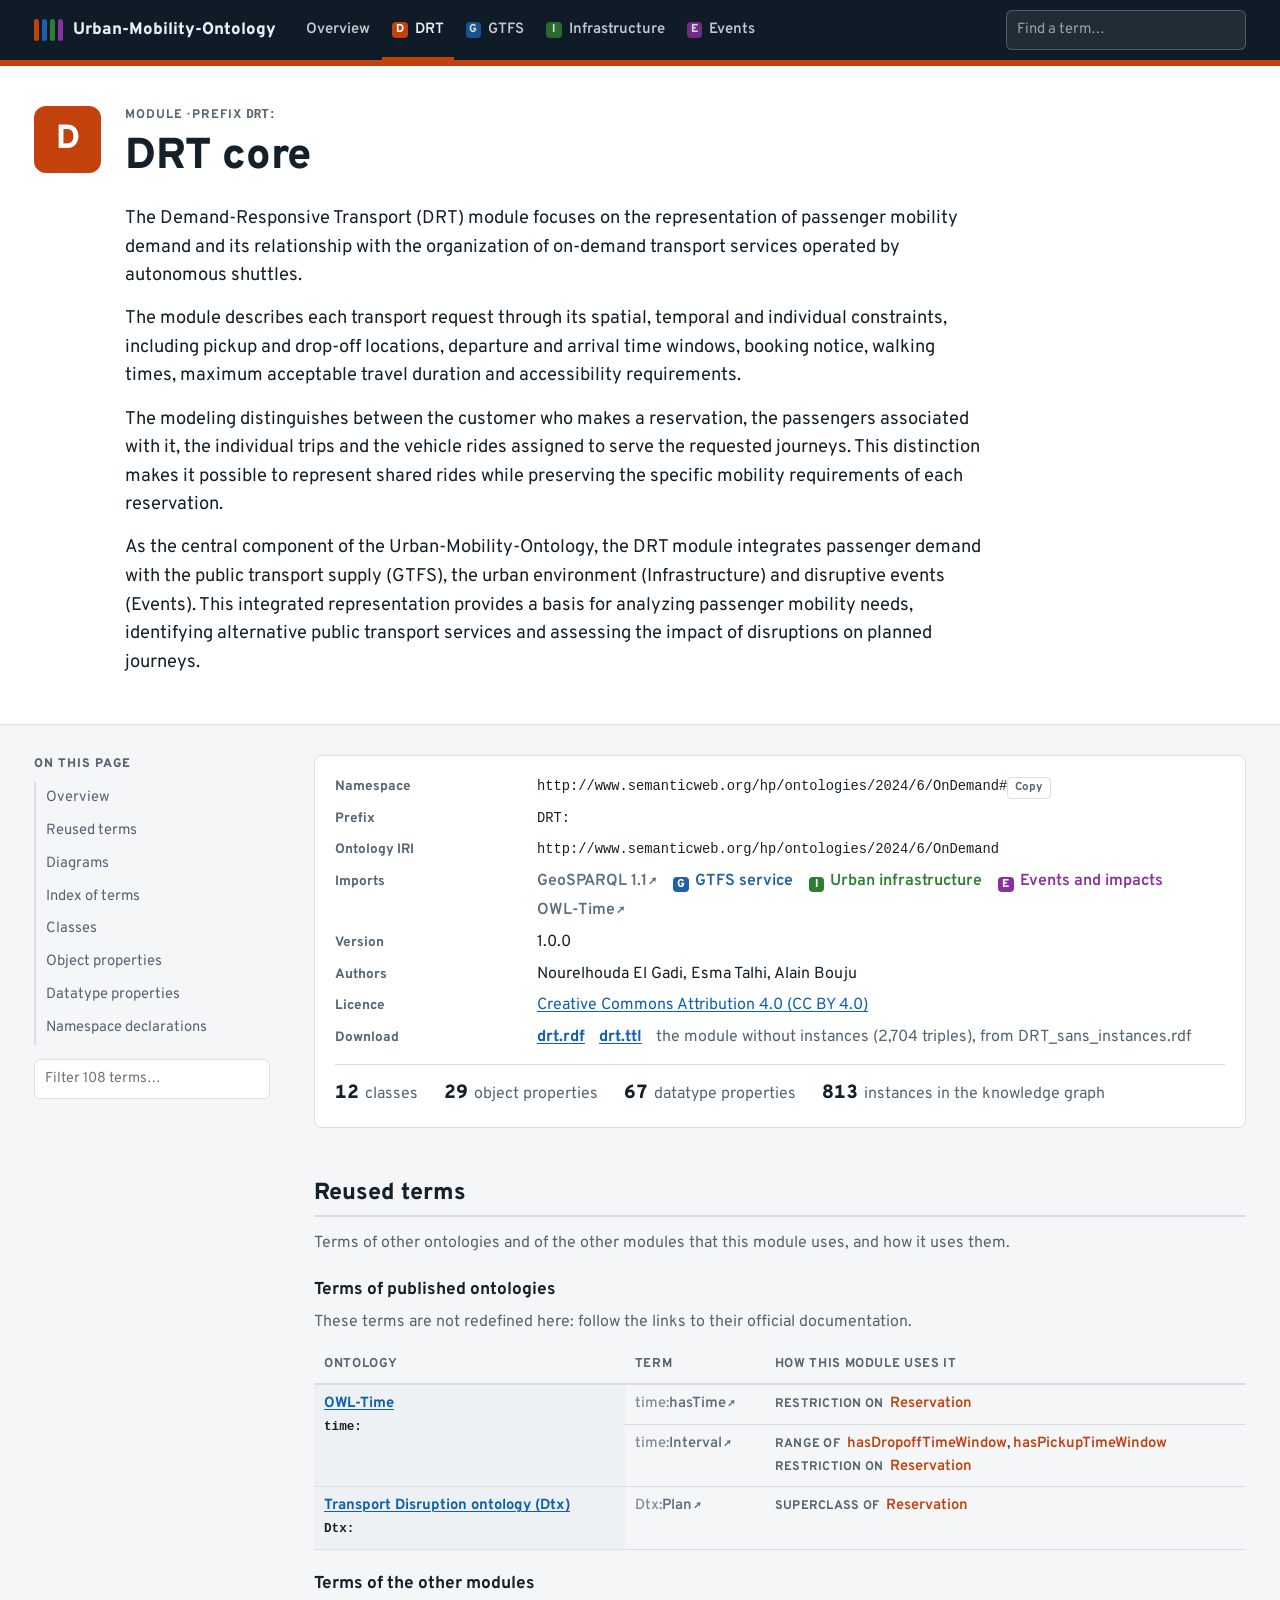
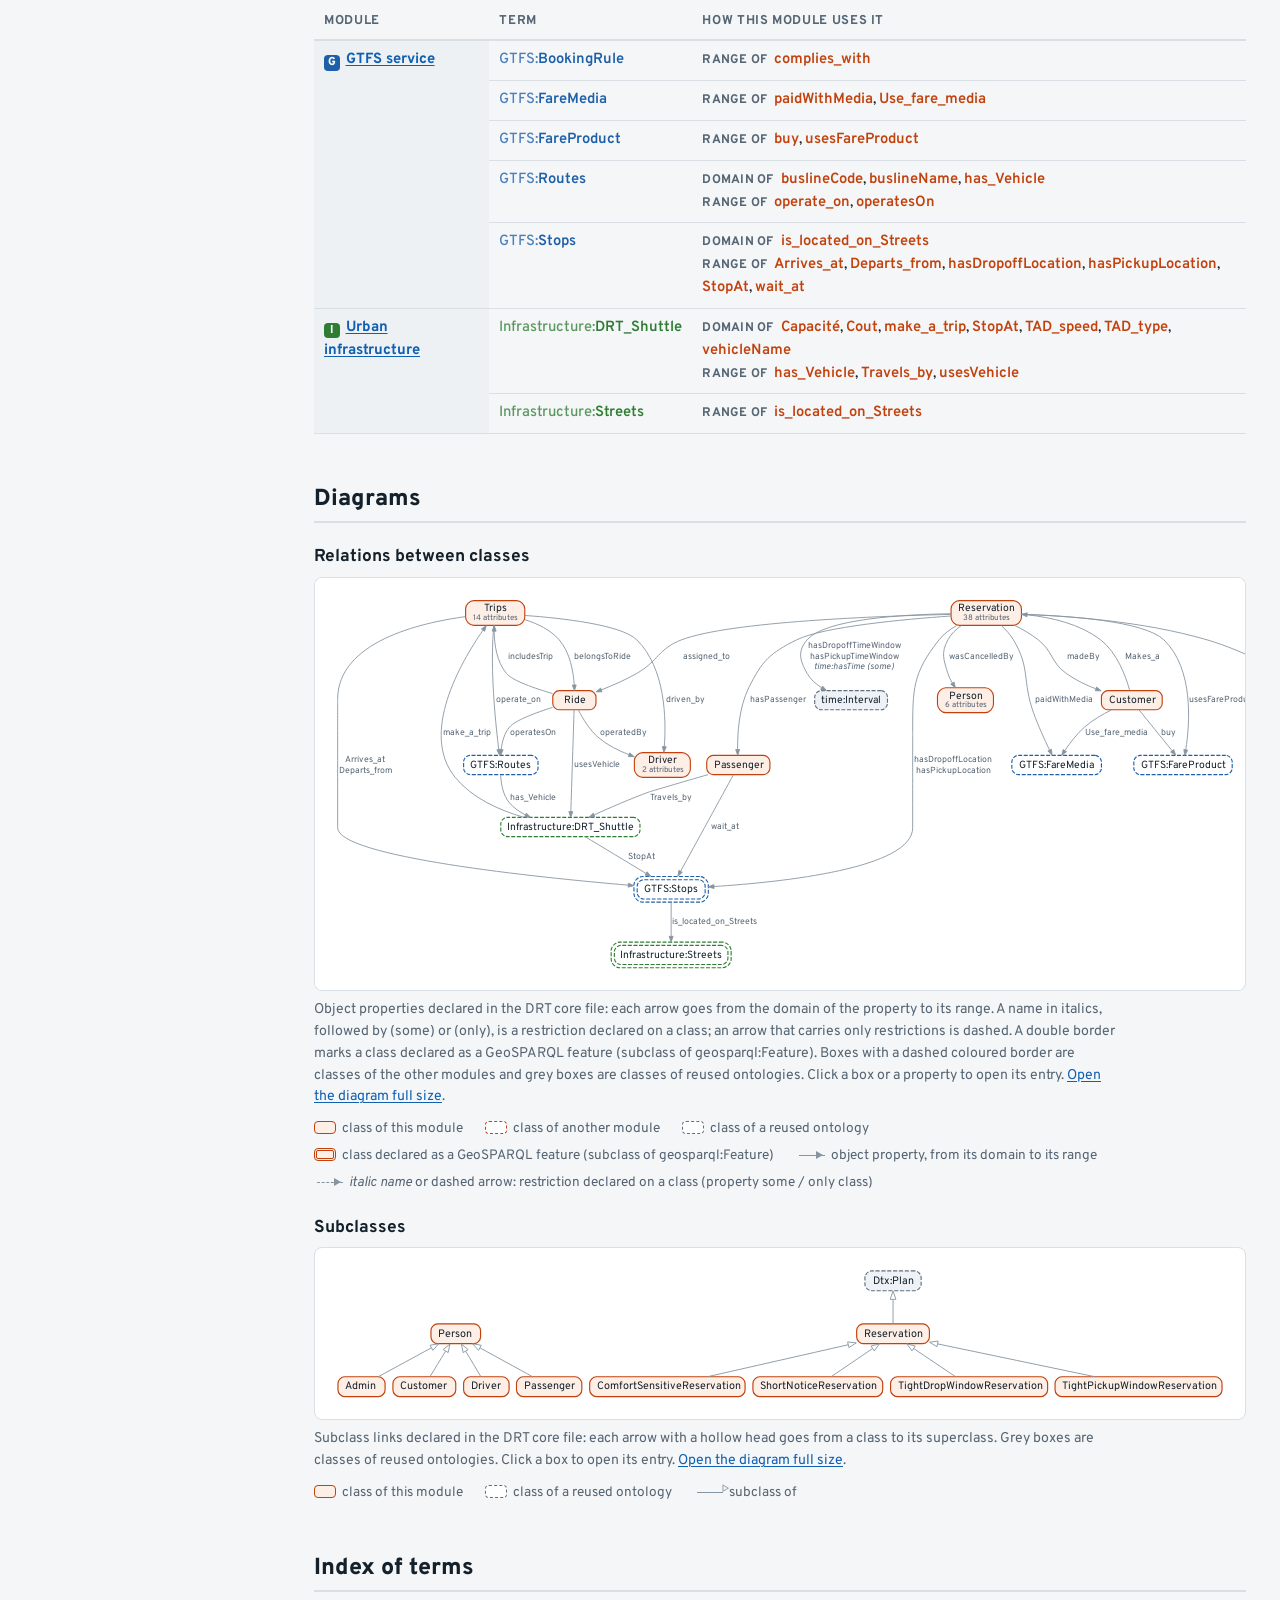
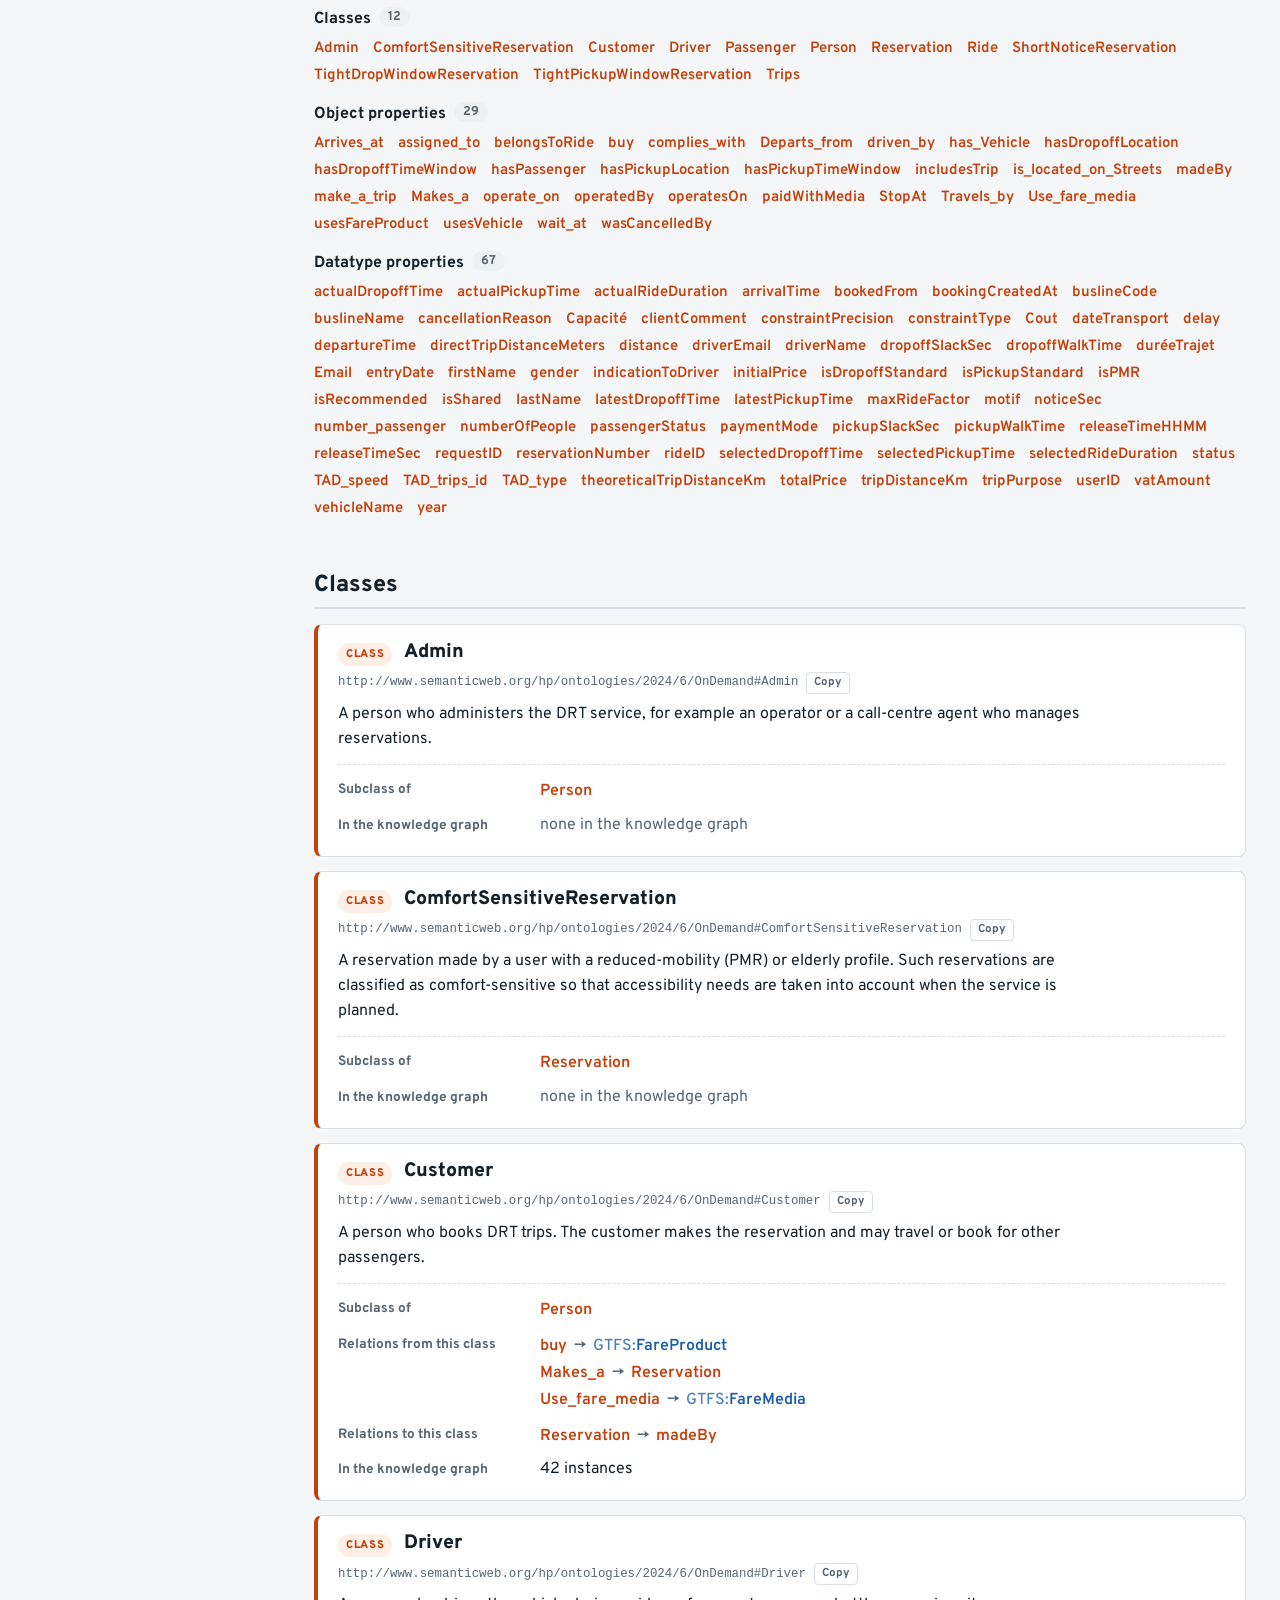
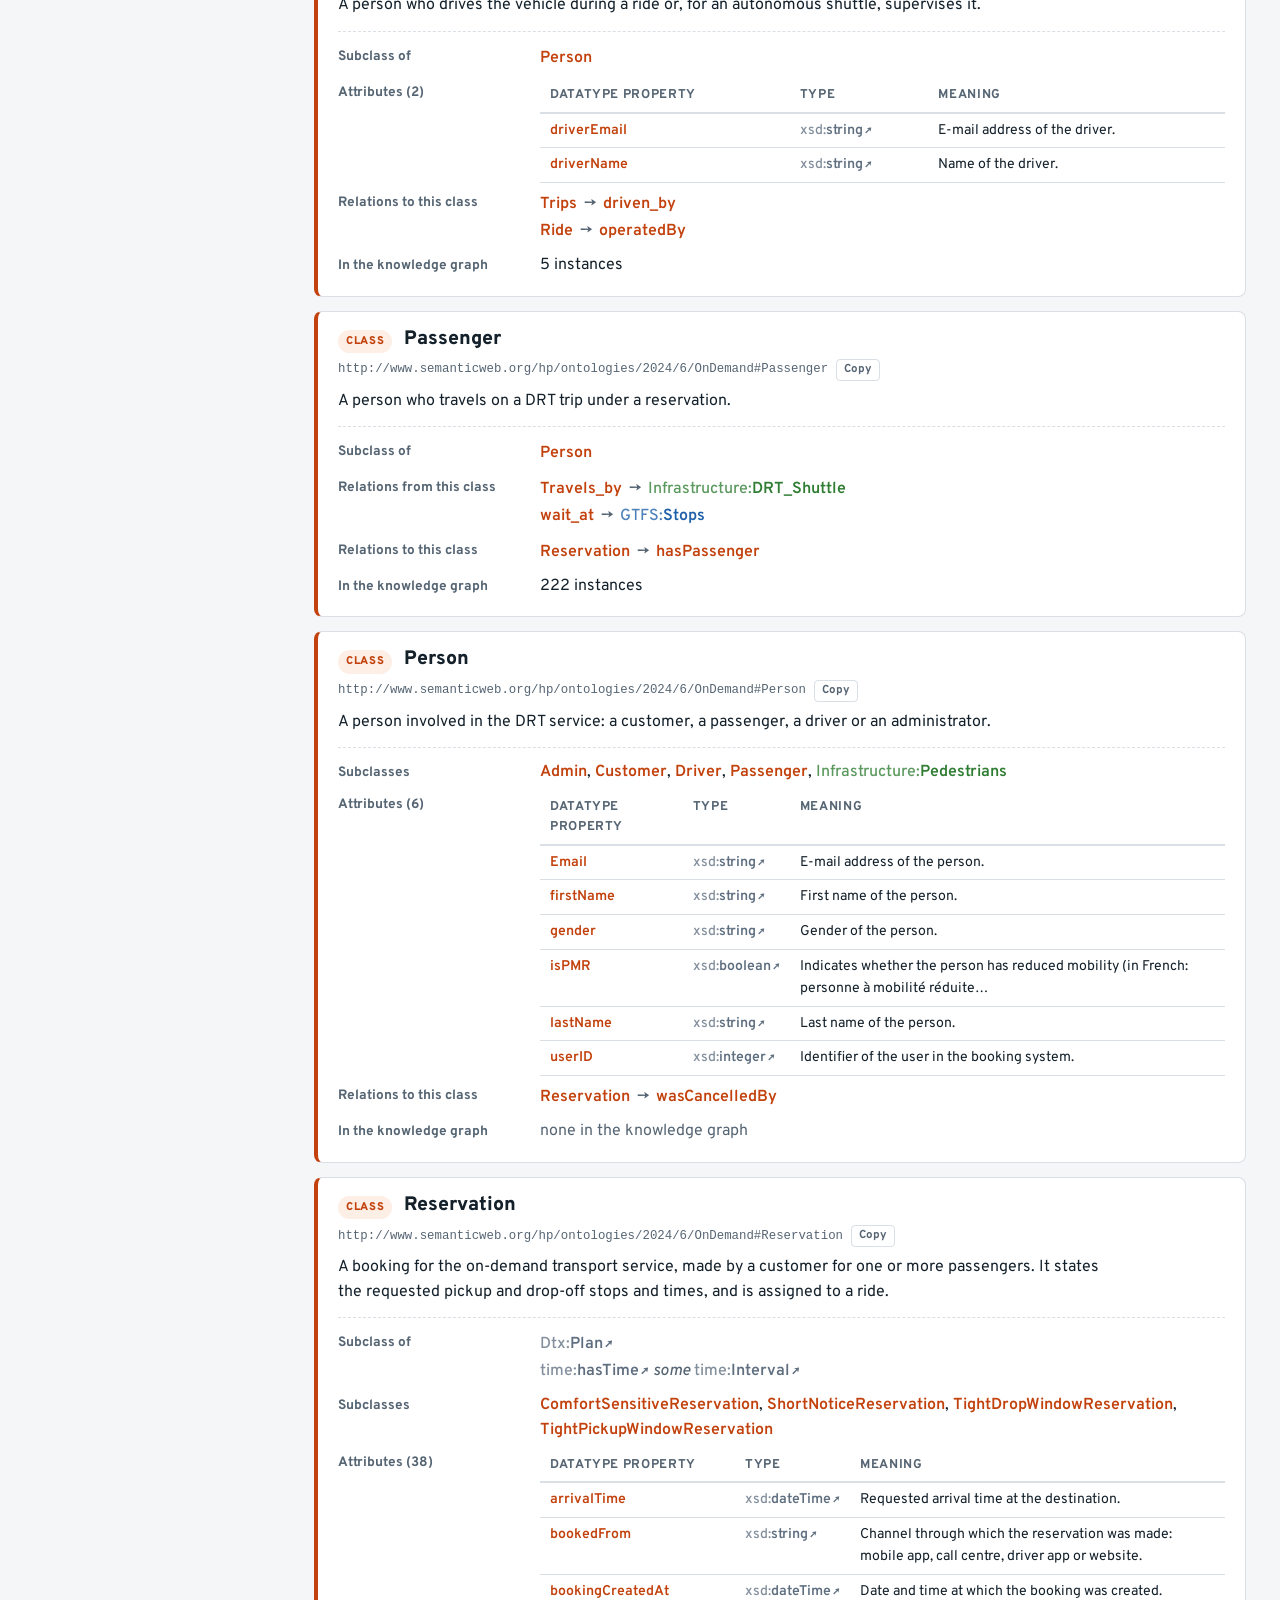
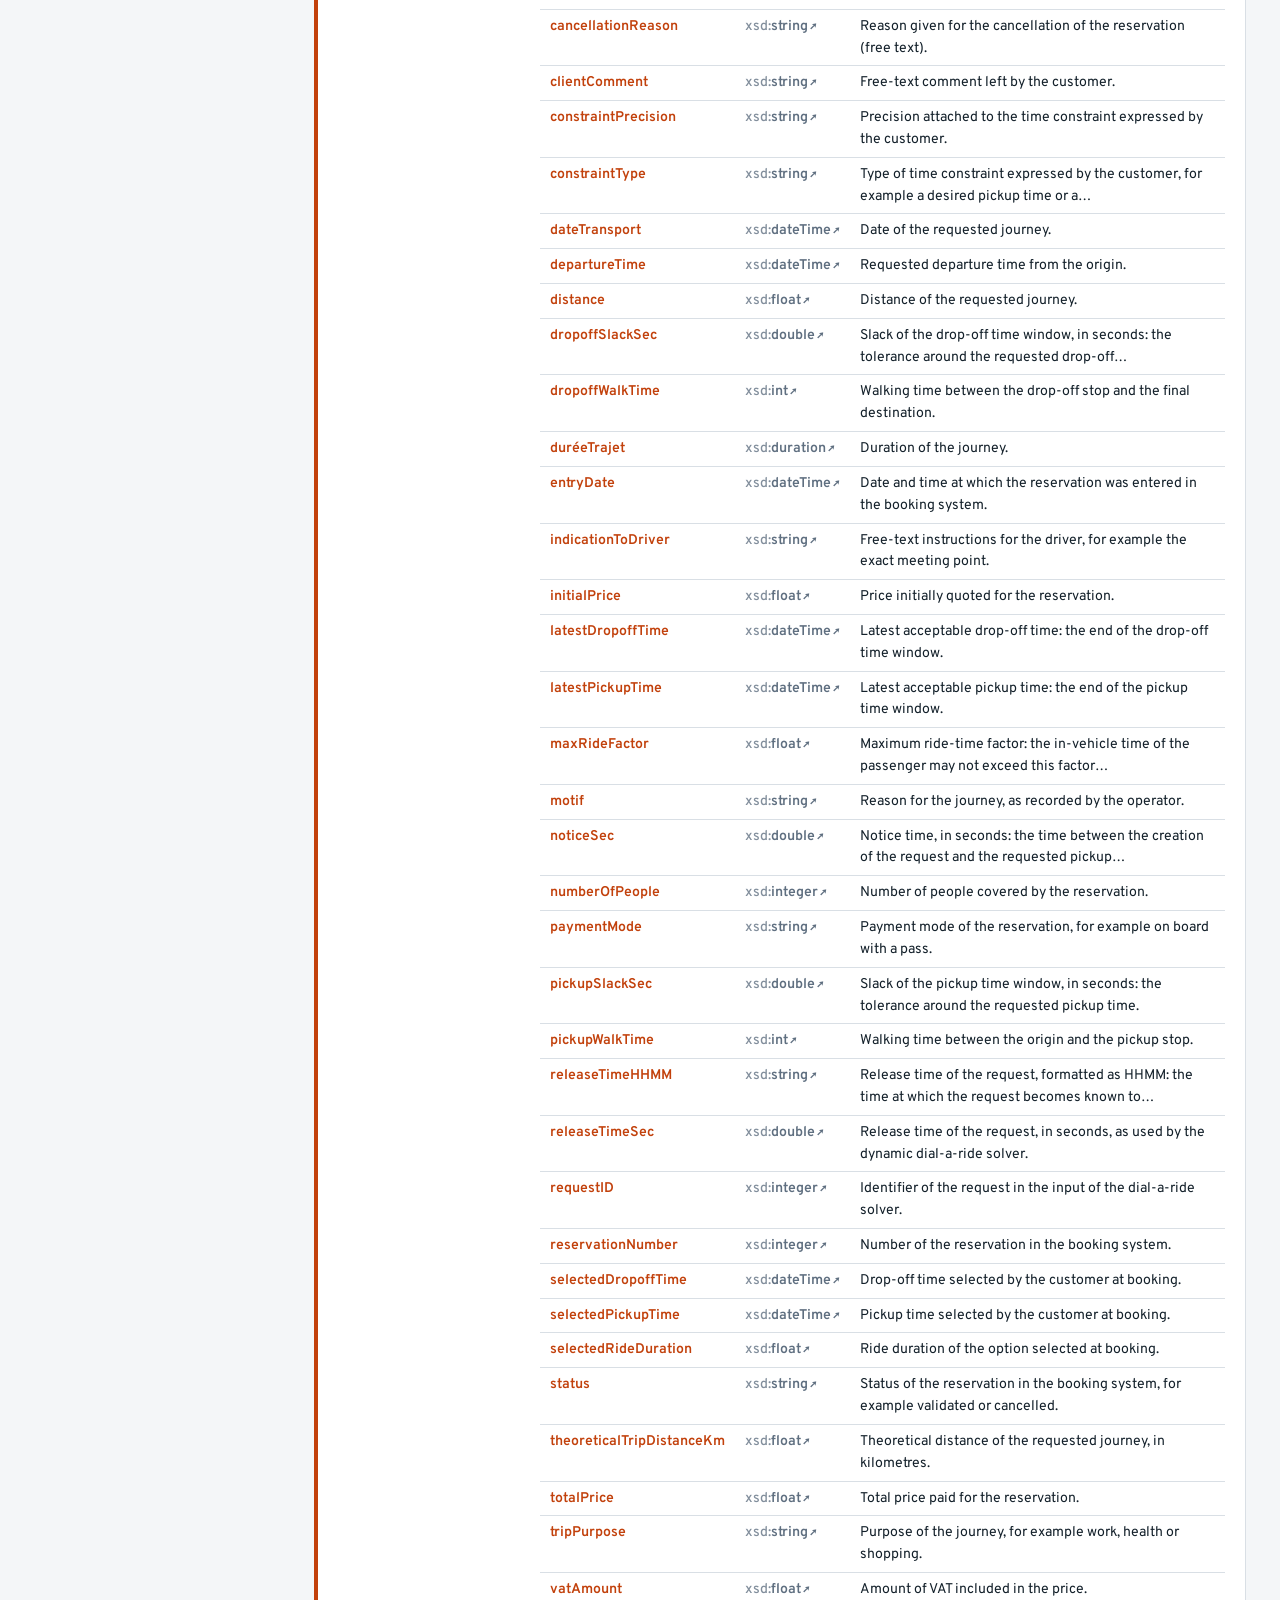
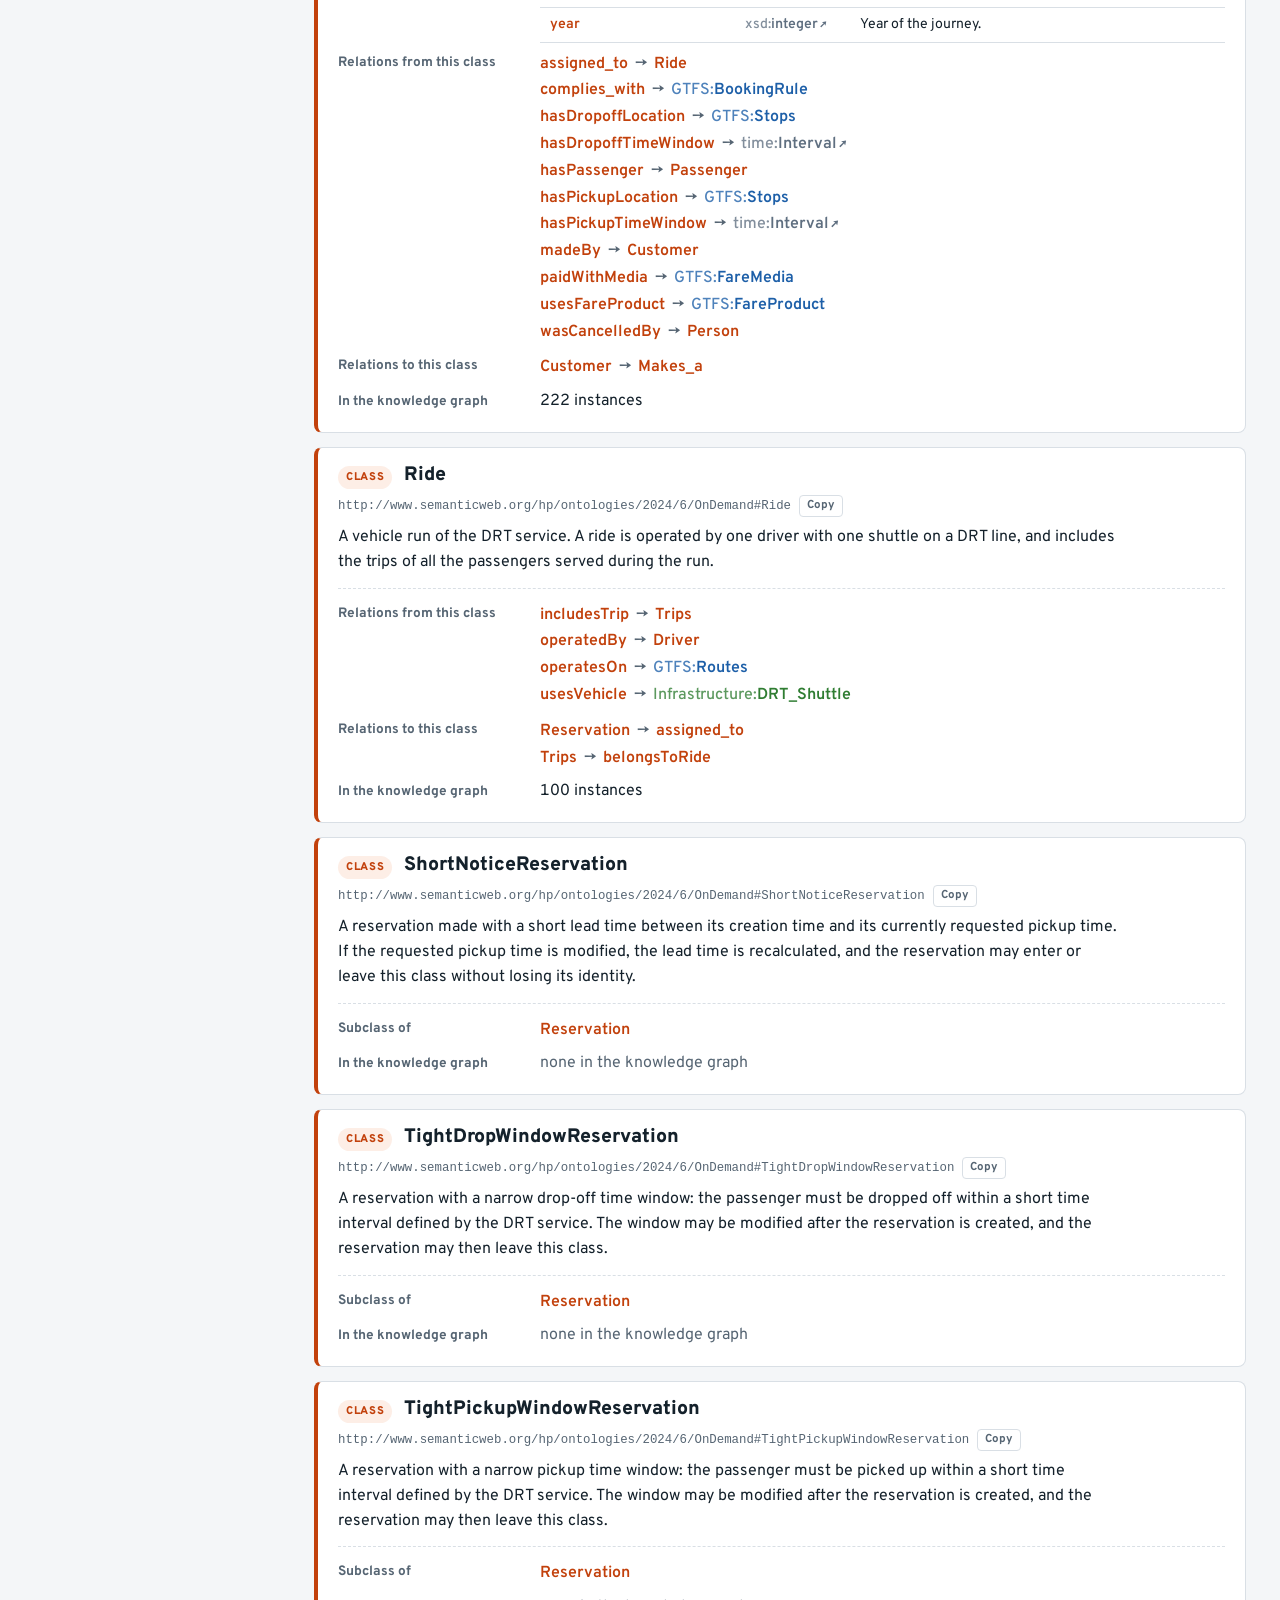
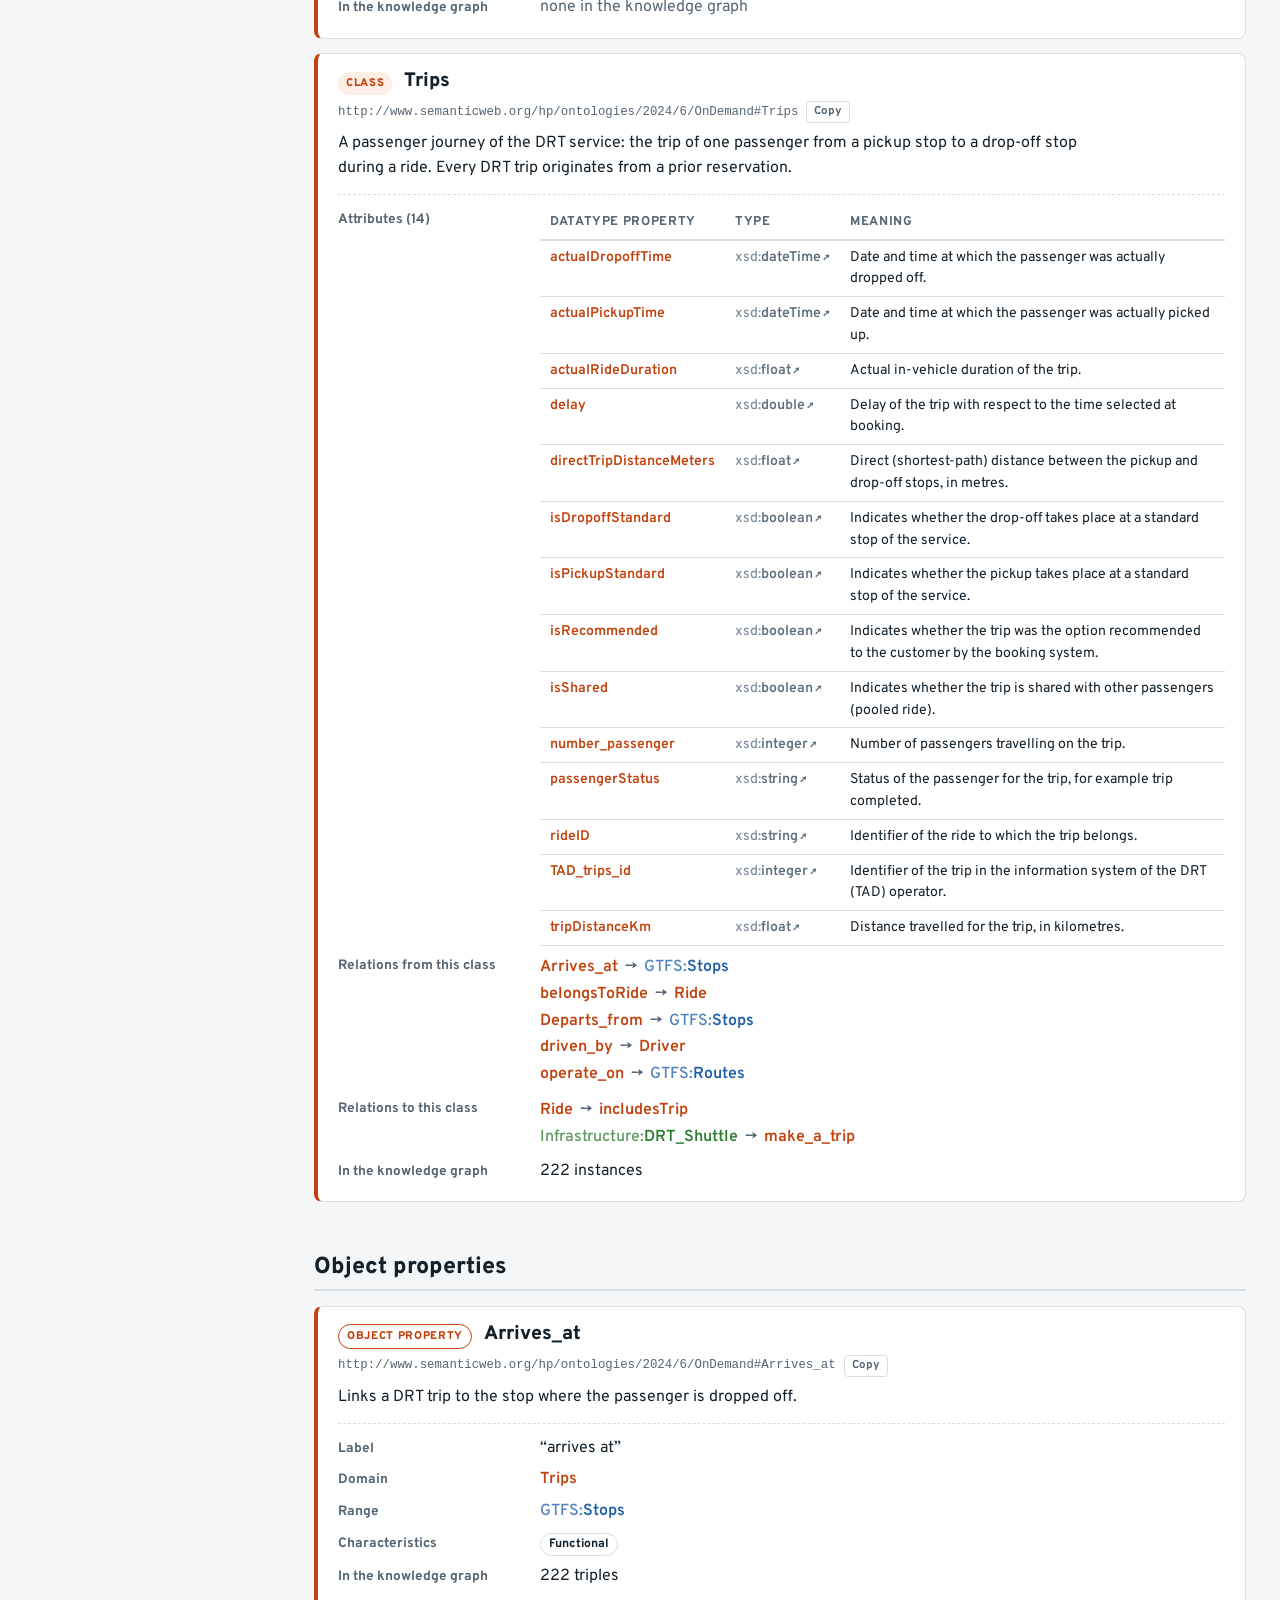
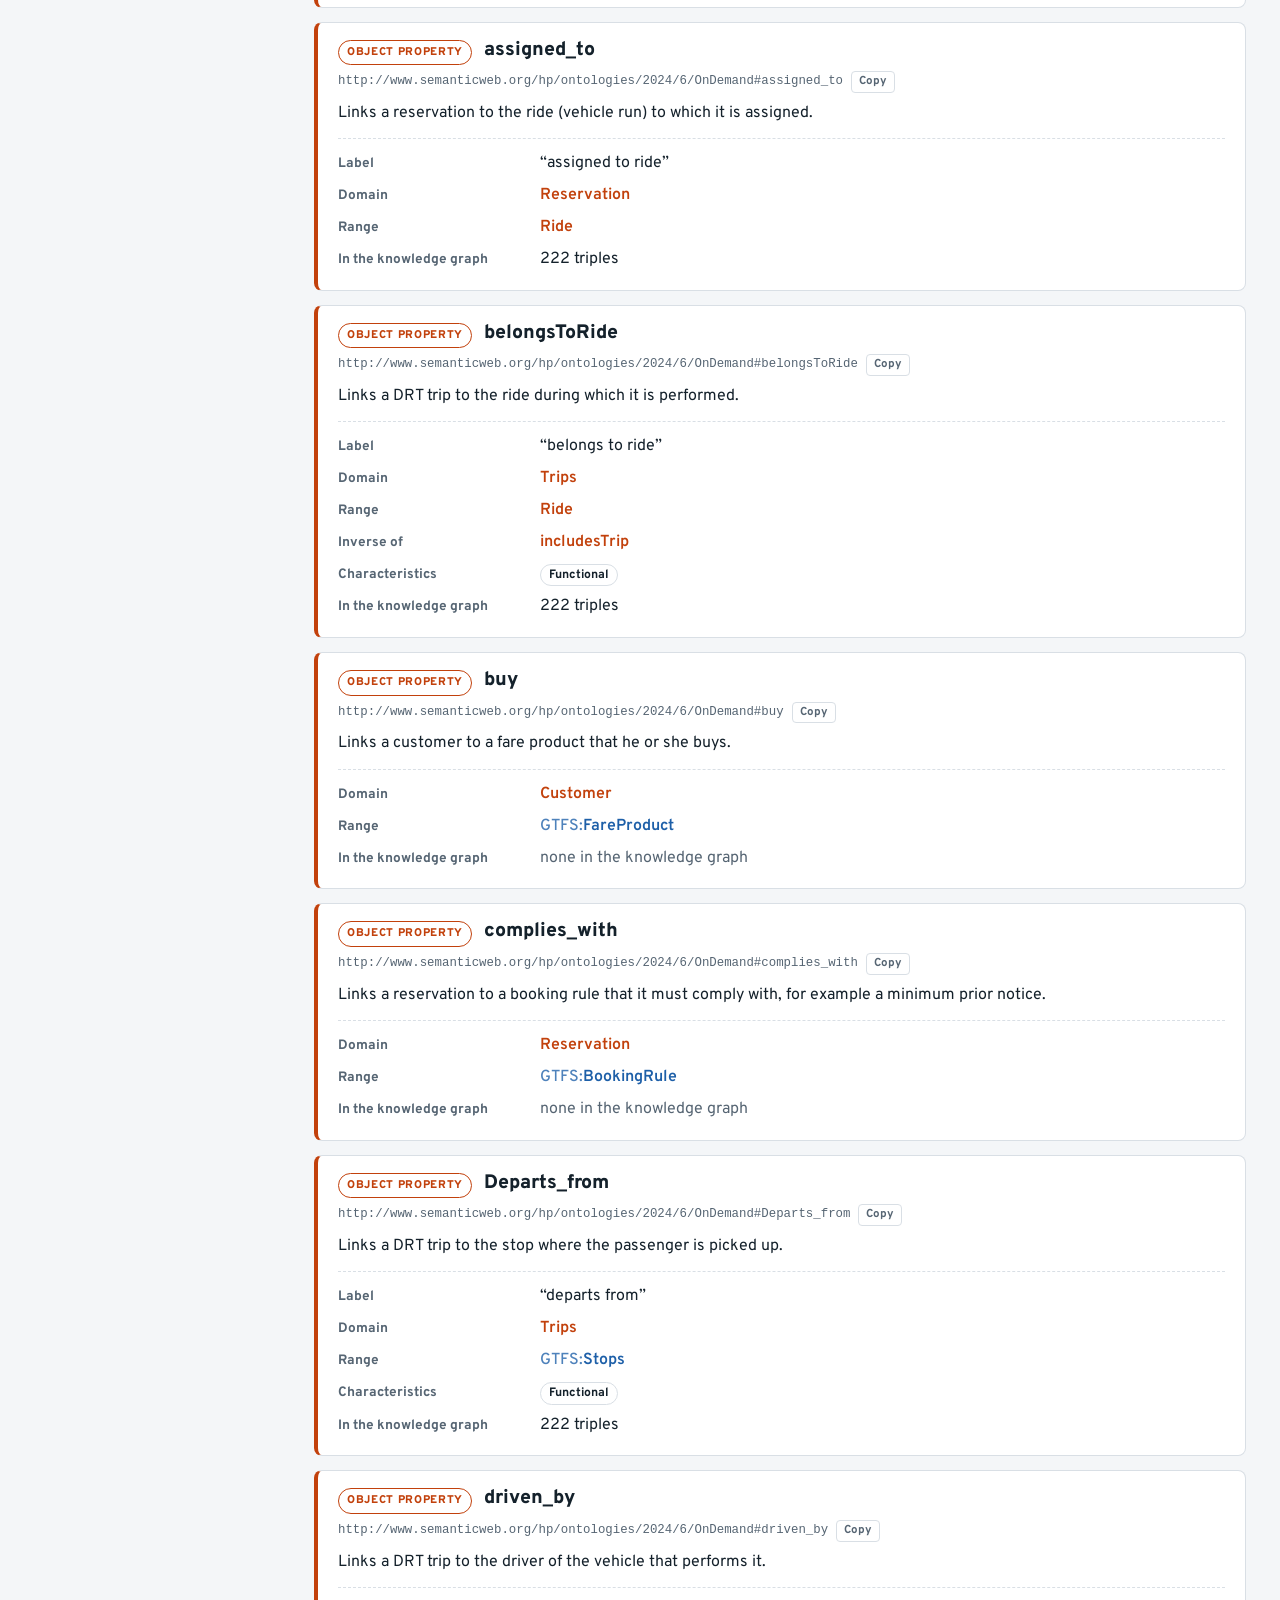
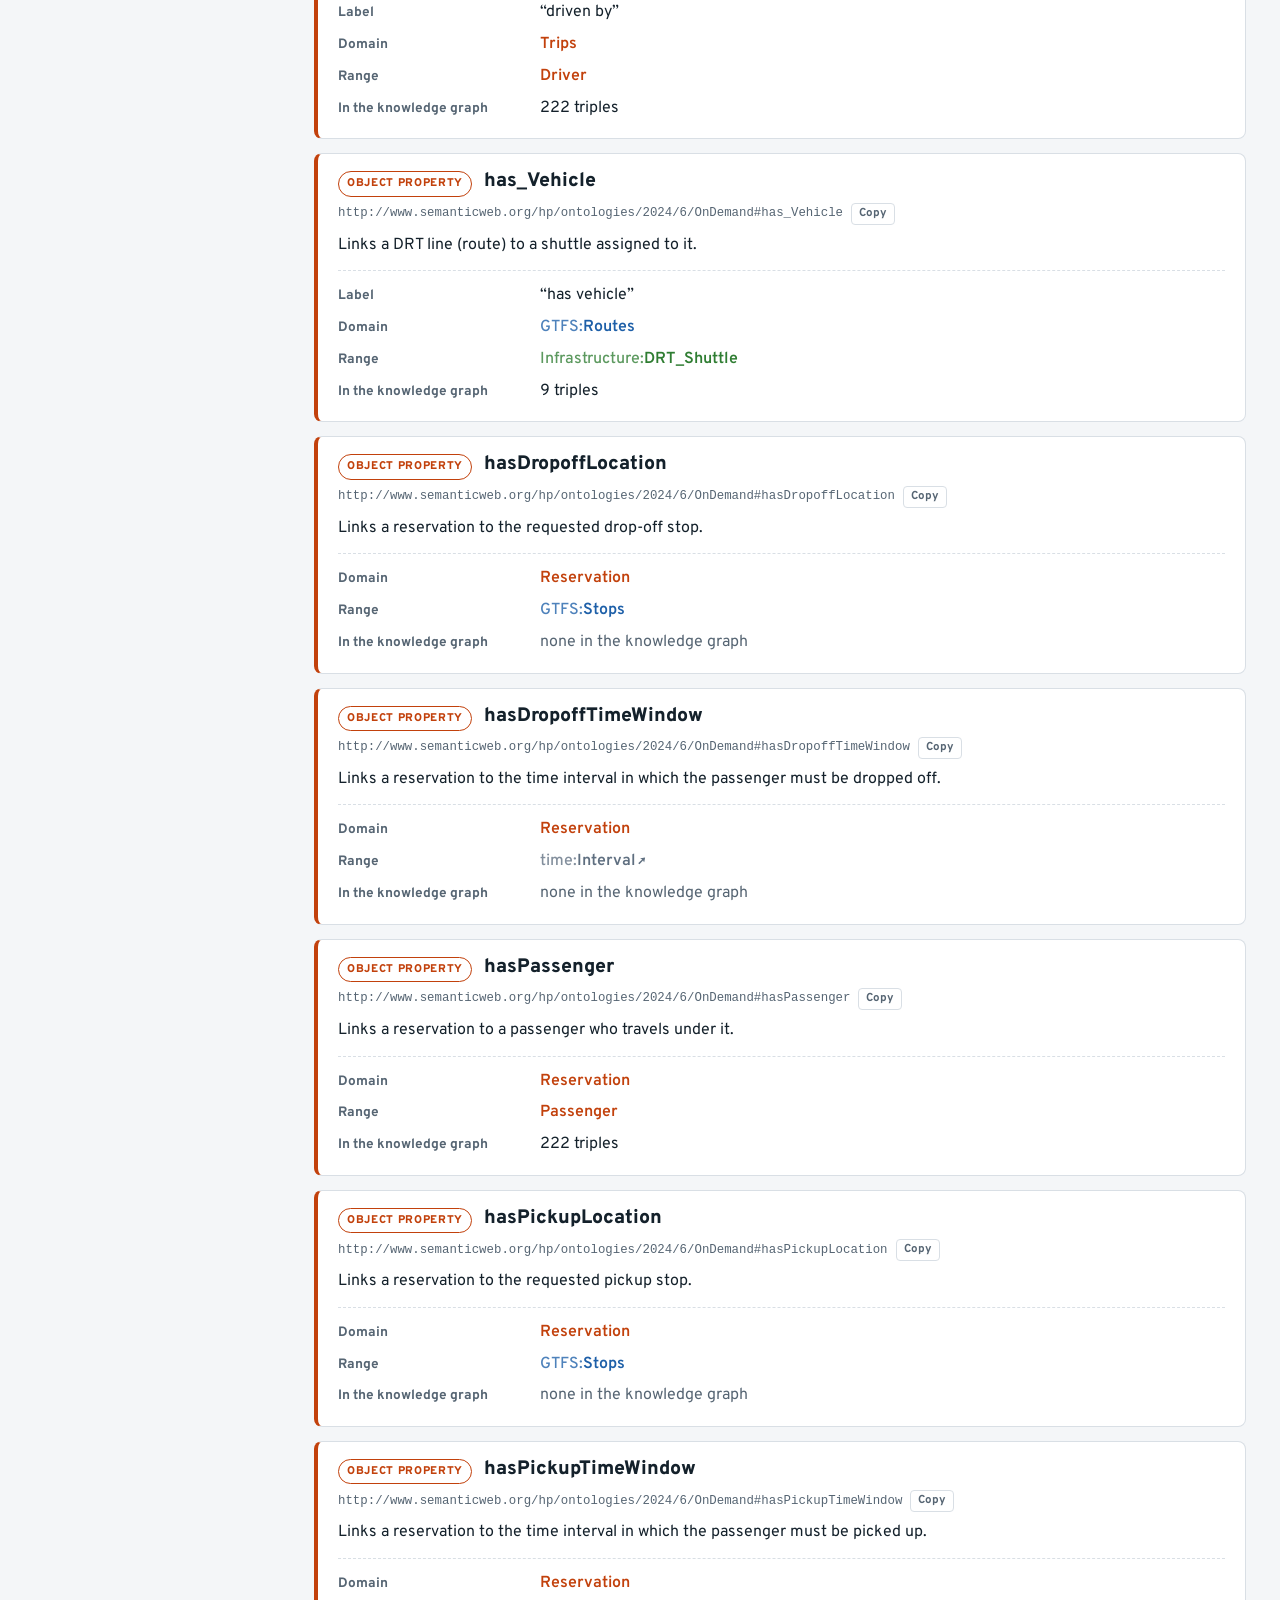
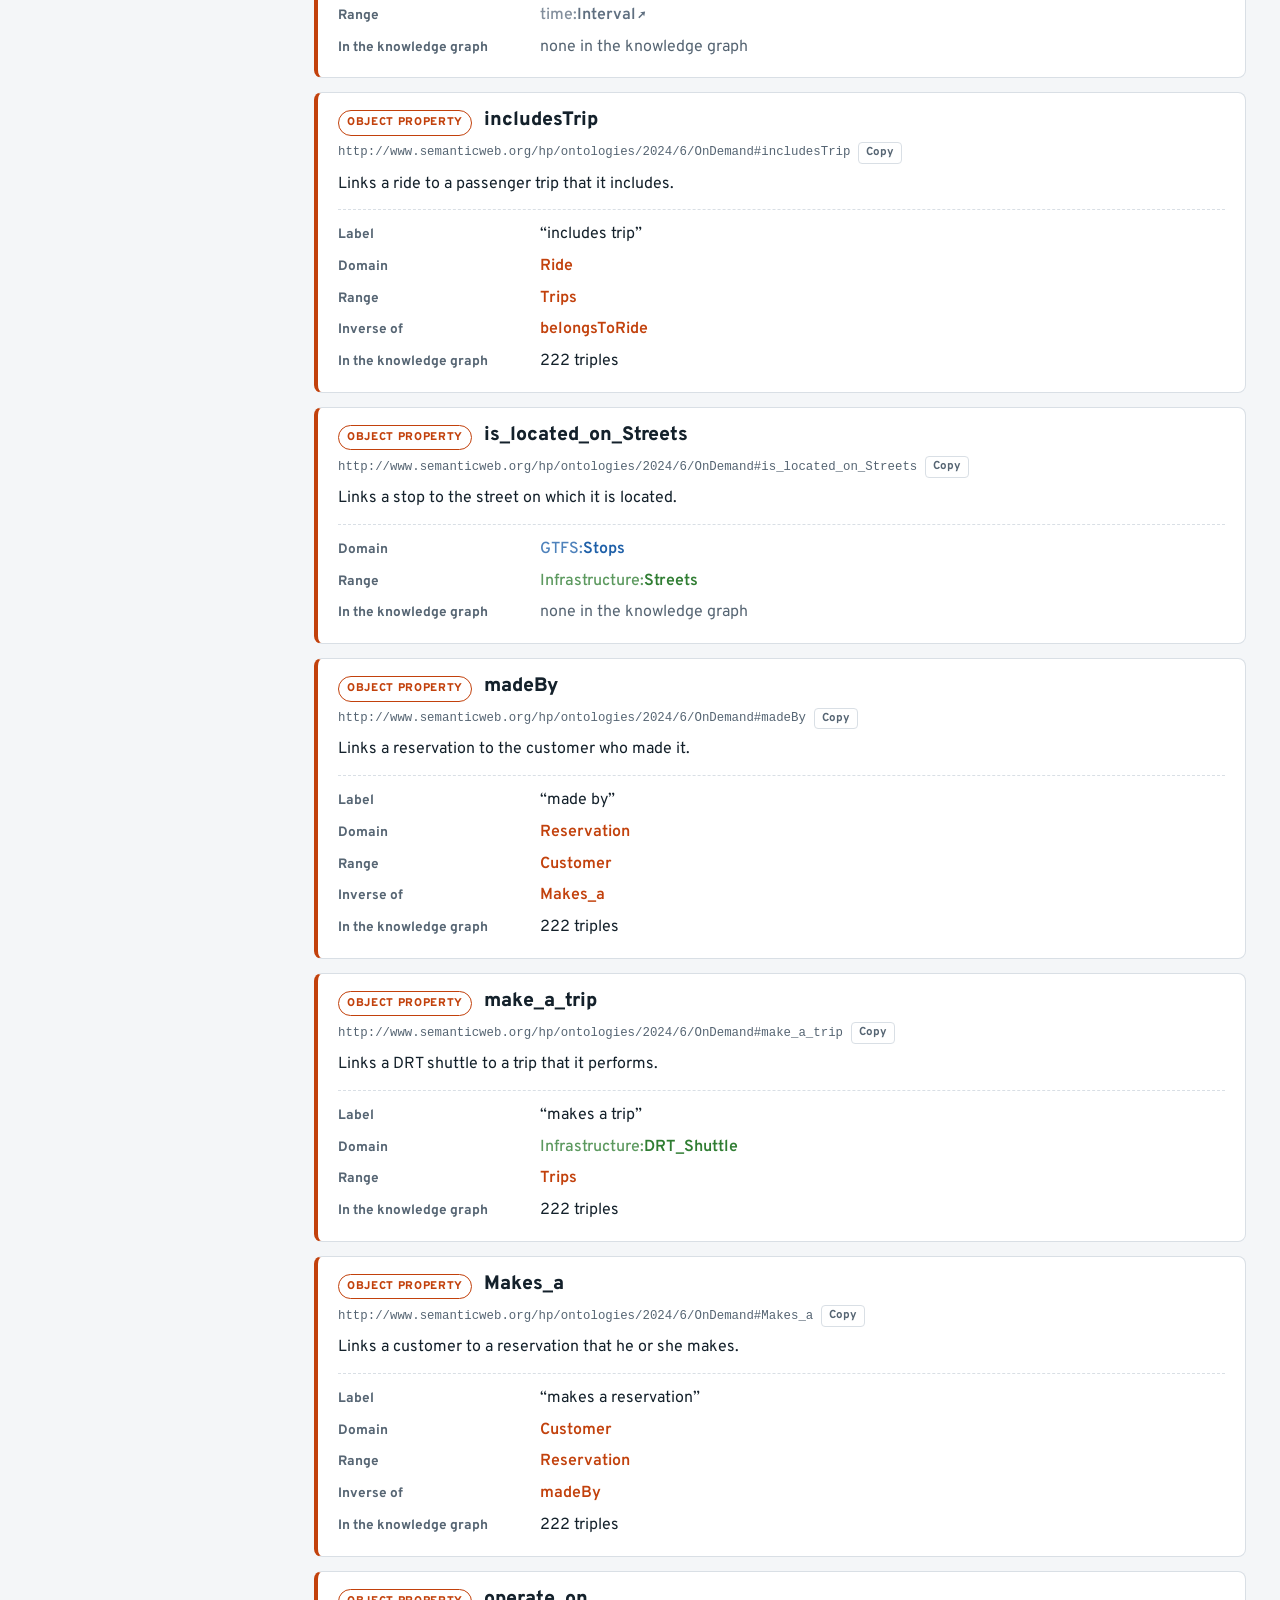
==== commit e361f063: "Update drt.html" ====
--- a/drt.html
+++ b/drt.html
@@ -29,7 +29,10 @@
     <div>
       <p class="eyebrow">Module · prefix <code>DRT:</code></p>
       <h1>DRT core</h1>
-      <p class="lead">The DRT core is the main module of the ontology. It represents the demand-responsive transport service: the customers who book a journey (<a class="t k-c m-drt" href="#Customer" title="DRT:Customer: A person who books DRT trips. The customer makes the reservation and may travel or book…">Customer</a>), their reservations (<a class="t k-c m-drt" href="#Reservation" title="DRT:Reservation: A booking for the on-demand transport service, made by a customer for one or more…">Reservation</a>), the passengers (<a class="t k-c m-drt" href="#Passenger" title="DRT:Passenger: A person who travels on a DRT trip under a reservation.">Passenger</a>), and the rides (<a class="t k-c m-drt" href="#Ride" title="DRT:Ride: A vehicle run of the DRT service. A ride is operated by one driver with one shuttle on a…">Ride</a>) and trips (<a class="t k-c m-drt" href="#Trips" title="DRT:Trips: A passenger journey of the DRT service: the trip of one passenger from a pickup stop to a…">Trips</a>) that the operator plans to serve them, with a driver (<a class="t k-c m-drt" href="#Driver" title="DRT:Driver: A person who drives the vehicle during a ride or, for an autonomous shuttle, supervises…">Driver</a>) and a shuttle.</p><p>It is also the body that brings all the other modules together. The DRT file imports the GTFS, Infrastructure and Events modules, GeoSPARQL and OWL-Time, and links the demand to them: trips depart from and arrive at stops of the public transport network (<a class="t k-c m-gtfs" href="gtfs.html#Stops" title="GTFS:Stops: A stop or a station where vehicles pick up or drop off riders. Stops of the regular…"><span class="pfx">GTFS:</span>Stops</a>); rides use shuttles described in the urban infrastructure (<a class="t k-c m-infra" href="infrastructure.html#DRT_Shuttle" title="Infrastructure:DRT_Shuttle: A vehicle temporarily assigned to the demand-responsive transport (DRT) service. It can…"><span class="pfx">Infrastructure:</span>DRT_Shuttle</a>); reservations follow GTFS booking rules and fares; their pickup and drop-off windows are OWL-Time intervals (<a class="t ext" href="https://www.w3.org/TR/owl-time/#time:Interval" title="http://www.w3.org/2006/time#Interval" target="_blank" rel="noopener"><span class="pfx">time:</span>Interval<span class="ext-mark" aria-hidden="true">↗</span></a>); and a reservation is a travel plan (<a class="t ext" href="https://transportdisruption.github.io/transportdisruption.html#d4e4574" title="http://purl.org/td/transportdisruption#Plan" target="_blank" rel="noopener"><span class="pfx">Dtx:</span>Plan<span class="ext-mark" aria-hidden="true">↗</span></a>) that disruptive events can affect.</p><p>To load the whole ontology in Protégé, open the DRT file.</p>
+      <p class="lead">The Demand-Responsive Transport (DRT) module focuses on the representation of passenger mobility demand and its relationship with the organization of on-demand transport services operated by autonomous shuttles.</p>
+    <p class="lead">The module describes each transport request through its spatial, temporal and individual constraints, including pickup and drop-off locations, departure and arrival time windows, booking notice, walking times, maximum acceptable travel duration and accessibility requirements.</p>
+   <p class="lead">The modeling distinguishes between the customer who makes a reservation, the passengers associated with it, the individual trips and the vehicle rides assigned to serve the requested journeys. This distinction makes it possible to represent shared rides while preserving the specific mobility requirements of each reservation.</p> 
+   <p class="lead"> As the central component of the Urban-Mobility-Ontology, the DRT module integrates passenger demand with the public transport supply (GTFS), the urban environment (Infrastructure) and disruptive events (Events). This integrated representation provides a basis for analyzing passenger mobility needs, identifying alternative public transport services and assessing the impact of disruptions on planned journeys.</p>
     </div>
   </div>
 </section>
--- a/assets/style.css
+++ b/assets/style.css
@@ -0,0 +1,391 @@
+/* DRT Ontology documentation.
+   Layout idea: a dark top bar with one colour per module, like the lines of a transit map;
+   reference pages = sticky contents on the left, one linkable entry per term on the right. */
+:root {
+  --bg: #f4f6f8;
+  --surface: #ffffff;
+  --surface-2: #eef1f4;
+  --ink: #14212b;
+  --muted: #566573;
+  --line: #d9dfe5;
+  --accent: #0f5fb3;
+  --bar: #0f1b26;
+  --bar-ink: #e9eef3;
+  --edge: #8795a1;
+  --drt: #c2410c;   --drt-soft: #fdeee6;
+  --gtfs: #1d5fa8;  --gtfs-soft: #e8f0fa;
+  --infra: #2f7d32; --infra-soft: #e9f4ea;
+  --event: #8a2f9e; --event-soft: #f5ebf8;
+  --std: #5f6f80;   --std-soft: #eef1f5;
+  --warn: #7a5000;  --warn-soft: #fff1c9;
+  --alert: #b42318; --alert-soft: #fde8e6;
+  --code-bg: #0f1b26; --code-ink: #e6edf3;
+  --font-display: "Overpass", "Segoe UI", system-ui, -apple-system, sans-serif;
+  --font-body: "Overpass", "Segoe UI", system-ui, -apple-system, sans-serif;
+  --font-mono: "Overpass Mono", ui-monospace, "SFMono-Regular", Menlo, Consolas, monospace;
+  --radius: 8px;
+  --mod: var(--accent);
+  --mod-soft: var(--surface-2);
+  color-scheme: light;
+}
+@media (prefers-color-scheme: dark) {
+  :root:not([data-theme="light"]) {
+    --bg: #0e151b; --surface: #141e26; --surface-2: #1b2732; --ink: #e4eaf0; --muted: #9eacb9; --line: #2a3945;
+    --accent: #74b4ff; --bar: #080e13; --bar-ink: #e4eaf0; --edge: #7f8e9b;
+    --drt: #ff8f5a; --drt-soft: #3a2116; --gtfs: #79b3f5; --gtfs-soft: #16283d; --infra: #78c47d; --infra-soft: #18301c;
+    --event: #d595e6; --event-soft: #311d38; --std: #a3b1be; --std-soft: #1f2a34;
+    --warn: #f2c35c; --warn-soft: #3a2d0c; --alert: #ff8a7f; --alert-soft: #3d1a17; --code-bg: #0a1117; --code-ink: #e6edf3;
+    color-scheme: dark;
+  }
+}
+:root[data-theme="dark"] {
+  --bg: #0e151b; --surface: #141e26; --surface-2: #1b2732; --ink: #e4eaf0; --muted: #9eacb9; --line: #2a3945;
+  --accent: #74b4ff; --bar: #080e13; --bar-ink: #e4eaf0; --edge: #7f8e9b;
+  --drt: #ff8f5a; --drt-soft: #3a2116; --gtfs: #79b3f5; --gtfs-soft: #16283d; --infra: #78c47d; --infra-soft: #18301c;
+  --event: #d595e6; --event-soft: #311d38; --std: #a3b1be; --std-soft: #1f2a34;
+  --warn: #f2c35c; --warn-soft: #3a2d0c; --alert: #ff8a7f; --alert-soft: #3d1a17; --code-bg: #0a1117; --code-ink: #e6edf3;
+  color-scheme: dark;
+}
+
+.m-drt { --mod: var(--drt); --mod-soft: var(--drt-soft); }
+.m-gtfs { --mod: var(--gtfs); --mod-soft: var(--gtfs-soft); }
+.m-infra { --mod: var(--infra); --mod-soft: var(--infra-soft); }
+.m-event { --mod: var(--event); --mod-soft: var(--event-soft); }
+
+* { box-sizing: border-box; }
+html { scroll-padding-top: 84px; -webkit-text-size-adjust: 100%; }
+body { margin: 0; background: var(--bg); color: var(--ink); font-family: var(--font-body); font-size: 16px; line-height: 1.55; }
+a { color: var(--accent); text-underline-offset: 2px; }
+code, pre, kbd { font-family: var(--font-mono); }
+code { font-size: .86em; overflow-wrap: anywhere; }
+h1, h2, h3 { font-family: var(--font-display); line-height: 1.2; text-wrap: balance; margin: 0 0 .5em; }
+h1 { font-size: clamp(1.9rem, 1.3rem + 2vw, 2.7rem); font-weight: 800; letter-spacing: -.01em; }
+h2 { font-size: 1.45rem; font-weight: 800; }
+h3 { font-size: 1.08rem; font-weight: 700; }
+p { margin: 0 0 .8em; }
+img, svg { max-width: 100%; }
+:focus-visible { outline: 3px solid var(--accent); outline-offset: 2px; border-radius: 3px; }
+.sr { position: absolute; width: 1px; height: 1px; overflow: hidden; clip: rect(0 0 0 0); white-space: nowrap; }
+.skip { position: absolute; left: -999px; top: 8px; z-index: 100; background: var(--surface); padding: 8px 12px; }
+.skip:focus { left: 8px; }
+.muted { color: var(--muted); }
+.small { font-size: .88rem; }
+.num { font-variant-numeric: tabular-nums; }
+.wrap { max-width: 1260px; margin: 0 auto; padding: 0 24px; }
+
+/* ---------- top bar ---------- */
+.topbar { position: sticky; top: 0; z-index: 50; background: var(--bar); color: var(--bar-ink); }
+.topbar-inner { max-width: 1260px; margin: 0 auto; padding: 0 24px; display: flex; align-items: center; gap: 20px; min-height: 60px; flex-wrap: wrap; }
+.brand { display: inline-flex; align-items: center; gap: 10px; color: var(--bar-ink); text-decoration: none; font-family: var(--font-display); font-weight: 800; font-size: 1.05rem; white-space: nowrap; }
+.brand-lines { display: inline-flex; gap: 3px; height: 22px; align-items: stretch; }
+.brand-lines i { width: 5px; border-radius: 3px; background: var(--mod); }
+.mainnav { display: flex; gap: 2px; flex-wrap: wrap; flex: 1; }
+.mainnav a { display: inline-flex; align-items: center; gap: 7px; color: var(--bar-ink); opacity: .82; text-decoration: none; padding: 18px 10px 15px; border-bottom: 3px solid transparent; font-size: .93rem; font-weight: 600; }
+.mainnav a:hover { opacity: 1; }
+.mainnav a.active { opacity: 1; border-bottom-color: var(--mod); }
+.mainnav a:not([class*="m-"]).active { border-bottom-color: var(--bar-ink); }
+.search { position: relative; }
+.search input { width: 240px; max-width: 60vw; background: rgba(255,255,255,.08); color: var(--bar-ink); border: 1px solid rgba(255,255,255,.22); border-radius: 6px; padding: 8px 10px; font: inherit; font-size: .92rem; }
+.search input::placeholder { color: rgba(233,238,243,.6); }
+.q-results { position: absolute; right: 0; top: calc(100% + 6px); width: min(460px, 92vw); max-height: 65vh; overflow: auto; margin: 0; padding: 6px; list-style: none;
+  background: var(--surface); color: var(--ink); border: 1px solid var(--line); border-radius: 10px; box-shadow: 0 14px 36px rgba(0,0,0,.22); }
+.q-results a { display: grid; grid-template-columns: 1fr auto; gap: 0 10px; padding: 8px 10px; border-radius: 6px; color: var(--ink); text-decoration: none; border-left: 3px solid var(--mod); }
+.q-results li.sel a, .q-results a:hover { background: var(--surface-2); }
+.q-name { font-family: var(--font-mono); font-weight: 600; font-size: .88rem; color: var(--mod); overflow-wrap: anywhere; }
+.q-meta { font-size: .75rem; color: var(--muted); white-space: nowrap; }
+.q-desc { grid-column: 1 / -1; font-size: .82rem; color: var(--muted); }
+.q-empty { padding: 10px; color: var(--muted); font-size: .9rem; }
+
+/* ---------- line badges (one colour per module) ---------- */
+.line-badge { display: inline-flex; align-items: center; justify-content: center; width: 1.7em; height: 1.7em; border-radius: 6px; background: var(--mod); color: #fff;
+  font-family: var(--font-display); font-weight: 800; line-height: 1; flex: none; }
+.line-badge.xs { width: 1.35em; height: 1.35em; font-size: .72rem; border-radius: 4px; margin-right: 6px; vertical-align: -.15em; }
+.mainnav .line-badge.xs { margin-right: 0; }
+.line-badge.lg { width: 2.6rem; height: 2.6rem; font-size: 1.3rem; border-radius: 8px; }
+.line-badge.xl { width: 4.2rem; height: 4.2rem; font-size: 2.1rem; border-radius: 12px; }
+:root[data-theme="dark"] .line-badge { color: #0e151b; }
+@media (prefers-color-scheme: dark) { :root:not([data-theme="light"]) .line-badge { color: #0e151b; } }
+
+/* ---------- heroes ---------- */
+.hero { background: var(--surface); border-bottom: 1px solid var(--line); padding: 40px 0 32px; }
+.mod-hero { border-top: 6px solid var(--mod); }
+.hero-grid { display: grid; grid-template-columns: auto minmax(0, 1fr); gap: 24px; align-items: start; }
+.hero p { max-width: 72ch; }
+.eyebrow code { text-transform: none; letter-spacing: 0; font-size: 1em; }
+.eyebrow { text-transform: uppercase; letter-spacing: .08em; font-size: .78rem; font-weight: 700; color: var(--muted); margin-bottom: .4rem; }
+.lead { font-size: 1.15rem; }
+.home-hero .lines { display: grid; gap: 5px; width: 120px; margin-bottom: 18px; }
+.home-hero .lines i { height: 5px; border-radius: 3px; background: var(--mod); }
+.home-hero .lines i:nth-child(2) { width: 82%; } .home-hero .lines i:nth-child(3) { width: 64%; } .home-hero .lines i:nth-child(4) { width: 46%; }
+.actions { display: flex; flex-wrap: wrap; gap: 10px; margin: 18px 0 22px; }
+.btn { display: inline-block; padding: 9px 16px; border-radius: 6px; border: 1px solid var(--line); background: var(--surface); color: var(--ink); text-decoration: none; font-weight: 700; font-size: .95rem; }
+.btn:hover { border-color: var(--ink); }
+.btn.primary { background: var(--ink); color: var(--surface); border-color: var(--ink); }
+.authors { display: flex; flex-wrap: wrap; gap: 6px 36px; font-size: .92rem; }
+.au-list, .aff-list { list-style: none; padding: 0; margin: 0; }
+.au-list li { display: inline; margin-right: 18px; }
+.au { font-weight: 700; }
+.orcid { font-size: .8rem; color: var(--muted); margin-left: 4px; }
+.aff-list { color: var(--muted); font-size: .85rem; }
+
+/* ---------- page grid ---------- */
+.with-side { display: grid; grid-template-columns: 236px minmax(0, 1fr); gap: 44px; align-items: start; padding-top: 30px; padding-bottom: 72px; }
+.side { position: sticky; top: 84px; max-height: calc(100vh - 100px); overflow: auto; font-size: .92rem; }
+.side-title { font-weight: 800; font-size: .78rem; text-transform: uppercase; letter-spacing: .08em; color: var(--muted); margin-bottom: .5rem; }
+.side ol { list-style: none; padding: 0; margin: 0 0 14px; }
+.side a { display: block; padding: 5px 10px; border-left: 2px solid var(--line); color: var(--muted); text-decoration: none; }
+.side a:hover { color: var(--ink); border-left-color: var(--mod); }
+.filter { width: 100%; padding: 8px 10px; border: 1px solid var(--line); border-radius: 6px; background: var(--surface); color: var(--ink); font: inherit; font-size: .9rem; }
+.content { min-width: 0; }
+.block { margin: 0 0 52px; }
+.block > h2 { padding-bottom: .45rem; border-bottom: 2px solid var(--line); margin-bottom: .9rem; }
+.block h3 { margin-top: 1.4em; }
+.sub { color: var(--muted); max-width: 75ch; }
+.count { font-size: .8rem; font-weight: 700; color: var(--muted); background: var(--surface-2); border-radius: 999px; padding: 2px 9px; vertical-align: .2em; margin-left: 4px; }
+
+/* ---------- metadata ---------- */
+.meta-block { background: var(--surface); border: 1px solid var(--line); border-radius: var(--radius); padding: 18px 20px; }
+.figures { display: flex; flex-wrap: wrap; gap: 8px 26px; list-style: none; padding: 14px 0 0; margin: 14px 0 0; border-top: 1px solid var(--line); color: var(--muted); }
+.figures .num { font-weight: 800; font-size: 1.2rem; color: var(--ink); margin-right: 2px; }
+.imports { display: flex; flex-wrap: wrap; gap: 4px 16px; }
+.dl { display: inline-block; font-weight: 700; margin-right: 10px; }
+
+/* ---------- terms ---------- */
+.t { text-decoration: none; border-bottom: 1px solid transparent; font-weight: 600; overflow-wrap: anywhere; }
+.t:hover { border-bottom-color: currentColor; }
+.t.m-drt, .t.m-gtfs, .t.m-infra, .t.m-event { color: var(--mod); }
+.t.ext { color: var(--std); }
+.t.unk { color: var(--muted); font-weight: 500; }
+.pfx { font-weight: 500; opacity: .78; }
+.ext-mark { font-size: .78em; margin-left: 2px; }
+.term { background: var(--surface); border: 1px solid var(--line); border-left: 4px solid var(--mod); border-radius: var(--radius); padding: 16px 20px 18px; margin: 14px 0; scroll-margin-top: 84px; }
+.term:target { box-shadow: 0 0 0 3px color-mix(in srgb, var(--mod) 30%, transparent); }
+.term-head { display: flex; flex-wrap: wrap; align-items: baseline; gap: 6px 12px; }
+.term-head h3 { margin: 0; font-size: 1.22rem; font-weight: 800; }
+.term-head h3 a { color: var(--ink); text-decoration: none; overflow-wrap: anywhere; }
+.term-head h3 a:hover { text-decoration: underline; }
+.kind { font-size: .7rem; font-weight: 800; letter-spacing: .06em; text-transform: uppercase; padding: 3px 8px; border-radius: 999px; background: var(--surface-2); color: var(--muted); }
+.kind.k-c { background: var(--mod-soft); color: var(--mod); }
+.kind.k-op { border: 1px solid var(--mod); color: var(--mod); background: transparent; }
+.kind.k-dp { border: 1px dashed var(--mod); color: var(--mod); background: transparent; }
+.iri { display: flex; align-items: center; gap: 8px; color: var(--muted); font-size: .9rem; margin: 6px 0 8px; }
+.iri code { overflow-wrap: anywhere; }
+.copy { font: inherit; font-size: .72rem; font-weight: 700; color: var(--muted); background: transparent; border: 1px solid var(--line); border-radius: 4px; padding: 1px 7px; cursor: pointer; flex: none; }
+.copy:hover { color: var(--ink); border-color: var(--ink); }
+.desc { max-width: 78ch; font-size: 1rem; }
+.facts { display: grid; grid-template-columns: 11.5rem minmax(0, 1fr); gap: 7px 18px; margin: 10px 0 0; padding-top: 12px; border-top: 1px dashed var(--line); }
+.facts dt { color: var(--muted); font-size: .85rem; font-weight: 700; padding-top: 2px; }
+.facts dd { margin: 0; min-width: 0; }
+.meta-block .facts { border-top: 0; padding-top: 0; margin-top: 0; }
+.plain { list-style: none; padding: 0; margin: 0; }
+.plain li { margin: 2px 0; }
+.arrow { color: var(--muted); margin: 0 3px; }
+.kw { color: var(--muted); font-style: italic; font-weight: 500; }
+.lit { font-family: var(--font-mono); font-size: .86em; color: var(--infra); }
+.src-note { font-size: .78rem; color: var(--muted); font-style: italic; margin-left: 6px; }
+.chip { display: inline-block; font-size: .76rem; font-weight: 700; padding: 1px 8px; border-radius: 999px; border: 1px solid var(--line); background: var(--surface-2); color: var(--ink); text-decoration: none; margin: 1px 2px 1px 0; }
+.chip.rule { color: var(--drt); border-color: currentColor; background: transparent; font-family: var(--font-mono); }
+.chip.rule:hover { background: var(--drt-soft); }
+.chip.pd { background: var(--warn-soft); color: var(--warn); border-color: transparent; }
+.chip.gran { background: var(--infra-soft); color: var(--infra); border-color: transparent; }
+.chip.char { background: transparent; }
+.val { background: var(--surface-2); border-radius: 4px; padding: 1px 6px; margin: 0 4px 4px 0; display: inline-block; }
+.tbl-wrap { overflow-x: auto; }
+table { border-collapse: collapse; width: 100%; font-size: .92rem; }
+th, td { text-align: left; padding: 8px 10px; border-bottom: 1px solid var(--line); vertical-align: top; }
+thead th { font-size: .8rem; text-transform: uppercase; letter-spacing: .05em; color: var(--muted); border-bottom-width: 2px; }
+td.num, th.num { text-align: right; font-variant-numeric: tabular-nums; }
+tr.total th, tr.total td { font-weight: 800; border-bottom: 0; }
+table.attrs { font-size: .88rem; min-width: 600px; }
+table.attrs td:first-child, table.attrs td:nth-child(2) { white-space: nowrap; }
+table.attrs td:nth-child(2) .t { overflow-wrap: normal; }
+table.attrs th, table.attrs td { padding: 6px 10px; }
+table.stats td.num { min-width: 5.5rem; }
+.chips .t { display: inline-block; margin: 0 8px 4px 0; }
+
+/* ---------- index of terms ---------- */
+.xref-group h3 { margin: 1.1em 0 .5em; font-size: 1rem; }
+.xref { list-style: none; padding: 0; margin: 0; display: flex; flex-wrap: wrap; gap: 4px 14px; }
+.xref li { font-size: .93rem; }
+
+/* ---------- diagrams ---------- */
+.diagram { margin: 0; }
+.diagram-scroll { overflow-x: auto; background: var(--surface); border: 1px solid var(--line); border-radius: var(--radius); padding: 14px; }
+.dg { display: block; width: 100%; height: auto; }
+.diagram figcaption { color: var(--muted); font-size: .88rem; margin-top: 8px; max-width: 90ch; }
+.dg text { font-family: var(--font-body); fill: var(--ink); }
+.dg text[font-size="10.00"] { fill: var(--muted); }
+.dg .node path, .dg .node polygon { fill: var(--surface); stroke: var(--std); }
+.dg .node.own path, .dg .node.own polygon { fill: var(--mod-soft); stroke: var(--mod); }
+.dg .node.feature path + path { fill: none; }
+.dg .node.xmod path, .dg .node.xmod polygon { fill: var(--surface); stroke: var(--mod); }
+.dg .node.ext path, .dg .node.ext polygon { fill: var(--std-soft); stroke: var(--std); }
+.dg .node.state path, .dg .node.state polygon { fill: var(--alert-soft); stroke: var(--alert); }
+.dg .edge path { stroke: var(--edge); }
+.dg .edge polygon { fill: var(--edge); stroke: var(--edge); }
+.dg .edge.sub polygon { fill: var(--surface); }
+.dg .edge text { fill: var(--muted); }
+.dg .edge.rule path { stroke: var(--alert); }
+.dg .edge.rule polygon { fill: var(--alert); stroke: var(--alert); }
+.dg .edge.rule text { fill: var(--alert); }
+.dg .cluster path, .dg .cluster polygon { fill: none; stroke: var(--mod); }
+.dg .cluster.m-std path, .dg .cluster.m-std polygon { stroke: var(--std); }
+.dg .cluster text { fill: var(--mod); }
+.dg .cluster.m-std text { fill: var(--std); }
+.dg a:hover path, .dg a:focus path { stroke-width: 2.4px; }
+.dg a:hover text { text-decoration: underline; }
+.legend { display: flex; flex-wrap: wrap; gap: 6px 22px; list-style: none; padding: 0; margin: 10px 0 0; font-size: .85rem; color: var(--muted); }
+.legend .lg { display: inline-block; vertical-align: -2px; margin-right: 6px; }
+.legend .lg.box { width: 22px; height: 13px; border-radius: 4px; border: 1.5px solid var(--mod); background: var(--mod-soft); }
+.legend .lg.box.dashed { border-style: dashed; background: var(--surface); border-color: var(--std); }
+.legend .lg.box.double { border: 3px double var(--mod); }
+.legend .lg.arrow { width: 26px; height: 0; border-top: 1.5px solid var(--edge); position: relative; vertical-align: 3px; }
+.legend .lg.arrow::after { content: ""; position: absolute; right: -2px; top: -5px; border: 4px solid transparent; border-left: 7px solid var(--edge); }
+.legend .lg.arrow.hollow::after { border-left-color: var(--edge); filter: none; }
+.legend .lg.arrow.hollow { border-top-style: solid; }
+
+/* ---------- overview ---------- */
+.mod-grid { display: grid; grid-template-columns: repeat(auto-fit, minmax(270px, 1fr)); gap: 16px; }
+.band { padding: 34px 0 0; }
+.band .block { margin-bottom: 44px; }
+.narrow p { max-width: 80ch; }
+.diagram-inner { margin: 0 auto; }
+.tree, .tree ul { list-style: none; margin: 0; padding: 0; }
+.tree ul { margin-left: 10px; padding-left: 16px; border-left: 1px solid var(--line); }
+.tree li { margin: 3px 0; }
+.tree li li::before { content: ""; display: inline-block; width: 10px; border-top: 1px solid var(--line); vertical-align: middle; margin: 0 6px 0 -16px; }
+.sup-ext { color: var(--muted); font-size: .88rem; margin-left: 6px; }
+.mod-card { display: grid; grid-template-columns: auto minmax(0, 1fr); gap: 16px; padding: 18px 18px 16px; background: var(--surface); border: 1px solid var(--line); border-top: 5px solid var(--mod); border-radius: var(--radius); color: var(--ink); text-decoration: none; }
+.mod-card:hover { border-color: var(--mod); }
+.mod-card h3 { margin: 0 0 4px; font-size: 1.15rem; }
+.mod-card p { margin: 0 0 6px; font-size: .94rem; }
+.pfx-line { color: var(--muted); font-size: .85rem; }
+.mod-count { color: var(--muted); }
+.go { font-weight: 700; color: var(--mod); font-size: .92rem; }
+.cq { background: var(--surface); border: 1px solid var(--line); border-radius: var(--radius); padding: 16px 20px; margin: 12px 0; }
+.cq header { display: flex; gap: 12px; align-items: baseline; }
+.cq h3 { margin: 0 0 6px; font-size: 1.02rem; }
+.cq-id { font-family: var(--font-mono); font-weight: 600; color: var(--accent); flex: none; }
+.chain li { font-size: .93rem; }
+details.sparql { margin-top: 10px; }
+details.sparql summary { cursor: pointer; font-weight: 700; color: var(--accent); }
+pre { background: var(--code-bg); color: var(--code-ink); padding: 14px 16px; border-radius: 8px; overflow-x: auto; font-size: .8rem; line-height: 1.6; margin: 10px 0; }
+pre code { font-size: inherit; overflow-wrap: normal; }
+pre .c { color: #8fa1b3; } pre .k { color: #ffb86b; } pre .s { color: #a8dca9; } pre .d { color: #9cc8f5; }
+ul.axioms li { margin: 6px 0; }
+
+/* ---------- rules ---------- */
+.rule-card { background: var(--surface); border: 1px solid var(--line); border-radius: var(--radius); padding: 16px 20px; margin: 14px 0; scroll-margin-top: 84px; }
+.rule-card:target { box-shadow: 0 0 0 3px color-mix(in srgb, var(--drt) 30%, transparent); }
+.rule-card header { display: flex; align-items: baseline; gap: 12px; }
+.rule-card h3 { margin: 0 0 6px; }
+.rule-id { font-family: var(--font-mono); font-weight: 600; color: var(--drt); text-decoration: none; border: 1.5px solid currentColor; border-radius: 6px; padding: 0 7px; }
+.swrl { font-family: var(--font-mono); font-size: .83rem; background: var(--surface-2); padding: 10px 12px; border-radius: 6px; overflow-x: auto; line-height: 2; margin: 8px 0 4px; }
+.swrl .t { font-weight: 600; }
+.swrl .var { color: var(--event); }
+.swrl .and { color: var(--muted); margin: 0 2px; }
+.swrl .imp { color: var(--alert); font-weight: 800; margin: 0 6px; }
+.swrl .op-sym { color: var(--ink); text-decoration: none; font-weight: 800; }
+.rule-list { list-style: none; padding: 0; columns: 2; }
+.rule-list li { margin: 4px 0; break-inside: avoid; }
+
+/* ---------- footer ---------- */
+.foot { background: var(--surface); border-top: 1px solid var(--line); color: var(--muted); font-size: .88rem; }
+.foot-inner { max-width: 1260px; margin: 0 auto; padding: 22px 24px; }
+.foot p { margin: 0 0 4px; }
+
+/* ---------- narrow screens ---------- */
+@media (max-width: 960px) {
+  .with-side { grid-template-columns: minmax(0, 1fr); gap: 20px; }
+  .side { position: static; max-height: none; }
+  .side ol { columns: 2; }
+}
+@media (max-width: 640px) {
+  html { scroll-padding-top: 12px; }
+  .topbar { position: static; }
+  .topbar-inner { padding: 8px 16px 0; gap: 8px; }
+  .mainnav { flex-wrap: nowrap; overflow-x: auto; flex: 1 1 100%; order: 3; scrollbar-width: none; }
+  .mainnav a { white-space: nowrap; }
+  .term, .rule-card { scroll-margin-top: 12px; }
+  .wrap { padding: 0 16px; }
+  .facts { grid-template-columns: minmax(0, 1fr); gap: 2px; }
+  .facts dd { margin-bottom: 8px; }
+  .hero-grid { grid-template-columns: minmax(0, 1fr); }
+  .search input { width: 100%; max-width: none; }
+  .search { flex: 1 1 100%; padding-bottom: 10px; }
+  .mainnav a { padding: 12px 8px 10px; }
+  .side ol { columns: 1; }
+  .rule-list { columns: 1; }
+}
+@media (prefers-reduced-motion: no-preference) {
+  .term:target, .rule-card:target { animation: flash 1.2s ease-out 1; }
+  @keyframes flash { from { background: var(--mod-soft); } to { background: var(--surface); } }
+}
+
+/* ---- version 2: reuse tables, reused ontologies, rule results, knowledge graph ---- */
+h4 { font-size: 1rem; margin: 1.3em 0 .4em; }
+.mod-card h3 a { color: inherit; text-decoration: none; }
+.mod-card h3 a:hover { text-decoration: underline; }
+.mod-card .go { display: inline-block; margin-top: 4px; font-weight: 700; color: var(--mod); text-decoration: none; }
+.mod-card .go:hover { text-decoration: underline; }
+.mod-reuse { font-size: .88rem; color: var(--muted); }
+.mod-reuse .t { font-weight: 600; }
+.ns-small { font-size: .74rem; color: var(--muted); word-break: break-all; }
+.q-list { list-style: none; padding: 0; margin: .4em 0 0; }
+.q-list li { margin: .35em 0; padding-left: 3.2em; text-indent: -3.2em; }
+.q-list a { font-family: var(--font-mono); font-weight: 600; margin-right: .6em; text-decoration: none; }
+table.reuse-t th[scope=row] { vertical-align: top; min-width: 9em; background: var(--surface-2); }
+table.reuse-t td { vertical-align: top; }
+table.reuse-t td.term-c { white-space: nowrap; }
+.how { display: inline-block; font-size: .78rem; font-weight: 700; color: var(--muted); text-transform: uppercase; letter-spacing: .02em; margin-right: 4px; }
+table.kg th[scope=row] { white-space: nowrap; vertical-align: top; width: 1%; }
+td.kgc { line-height: 1.9; }
+td.kgc .t { margin-left: 10px; }
+td.kgc .t:first-child { margin-left: 0; }
+td.kgc .num { font-weight: 700; margin-left: 3px; }
+table.dtx td, table.dtx th { vertical-align: top; }
+.std-card { background: var(--surface); border: 1px solid var(--line); border-left: 4px solid var(--std); border-radius: var(--radius); padding: 14px 20px 6px; margin: 14px 0; }
+.std-card header { display: flex; align-items: baseline; gap: 12px; flex-wrap: wrap; }
+.std-card h3 { margin: 0 0 6px; }
+.std-card h3 a { color: var(--ink); }
+.pfx-tag code { font-weight: 700; color: var(--std); }
+.result { border-radius: 6px; padding: 8px 12px; margin: 10px 0 2px; font-size: .92rem; }
+.result p { margin: 0 0 4px; }
+.result.ok { background: var(--infra-soft); }
+.result.none { background: var(--surface-2); color: var(--muted); }
+.result.none strong { color: var(--ink); }
+ul.ex { margin: 0; font-size: .86rem; }
+ul.ex code { font-size: .82rem; }
+.note { background: var(--warn-soft); color: var(--ink); border-radius: 6px; padding: 8px 12px; font-size: .92rem; }
+.legend .lg.box.dashed.mod { border-color: var(--drt); }
+.legend .lg.box.dotted { border-style: dotted; background: var(--surface); border-color: var(--edge); }
+.legend .lg.arrow.grey { border-top-color: #a3adb8; }
+.legend .lg.arrow.grey::after { border-left-color: #a3adb8; }
+.legend .lg.arrow.dashed { border-top-style: dashed; }
+.dg .edge.std path { stroke: #a3adb8; }
+.dg .edge.std polygon { fill: #a3adb8; stroke: #a3adb8; }
+.dg .edge.std text { fill: #7b8794; }
+.dg .node.union path, .dg .node.union polygon { fill: var(--surface); stroke: var(--edge); }
+.dg .node.union text { fill: var(--muted); }
+:root[data-theme="dark"] .dg .edge.std path { stroke: #6f7c88; }
+@media (max-width: 760px) {
+  table.reuse-t td.term-c { white-space: normal; }
+  .q-list li { padding-left: 0; text-indent: 0; }
+}
+.legend .lg.arrow.hollow::after { content: "▷"; border: 0; top: -9px; right: -7px; font-size: 11px; line-height: 1; color: var(--edge); background: none; }
+table.ns td:first-child { white-space: nowrap; }
+table.dtx th[scope=row], table.dtx td:first-child { white-space: nowrap; }
+.pfx-line .ns-small { display: block; margin-top: 2px; }
+.std-card .use { margin: 6px 0; }
+
+/* v2.2: bulleted list in a module description (granularity levels), Dtx row of the reuse table */
+.hero .desc-list { max-width: 72ch; margin: 0 0 1em; padding-left: 1.3em; }
+.hero .desc-list li { margin: 0 0 .45em; }
+.hero .desc-list li::marker { color: var(--mod); }
+.dtx-line { margin: 0 0 .45em; }
+.dtx-line:last-child { margin-bottom: 0; }
+.dtx-line .t { white-space: nowrap; }
+.dtx-line strong { display: block; font-size: .85rem; margin-bottom: 2px; }
+.dtx-type { display: inline-block; margin: 0 10px 4px 0; white-space: nowrap; }
+.dtx-type .t { margin-right: 4px !important; }
+.dtx-type .muted { font-size: .82rem; }
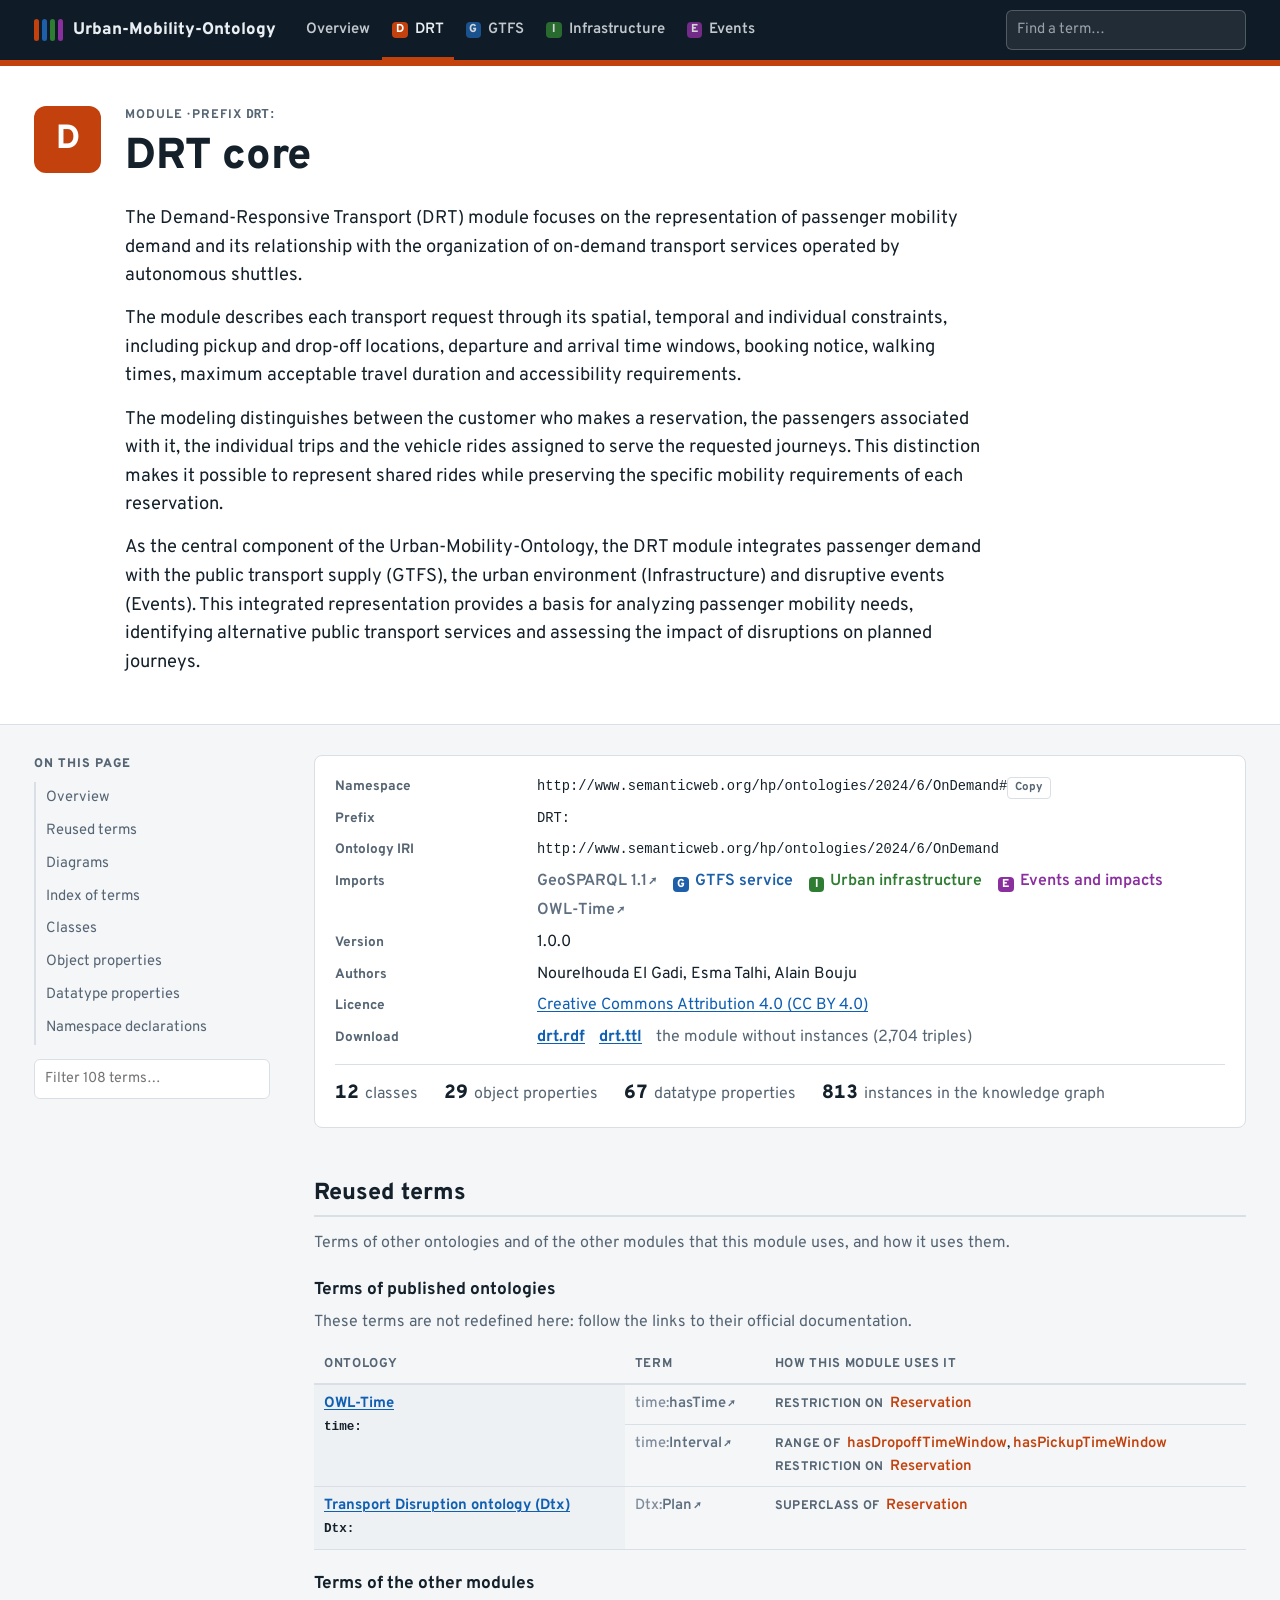
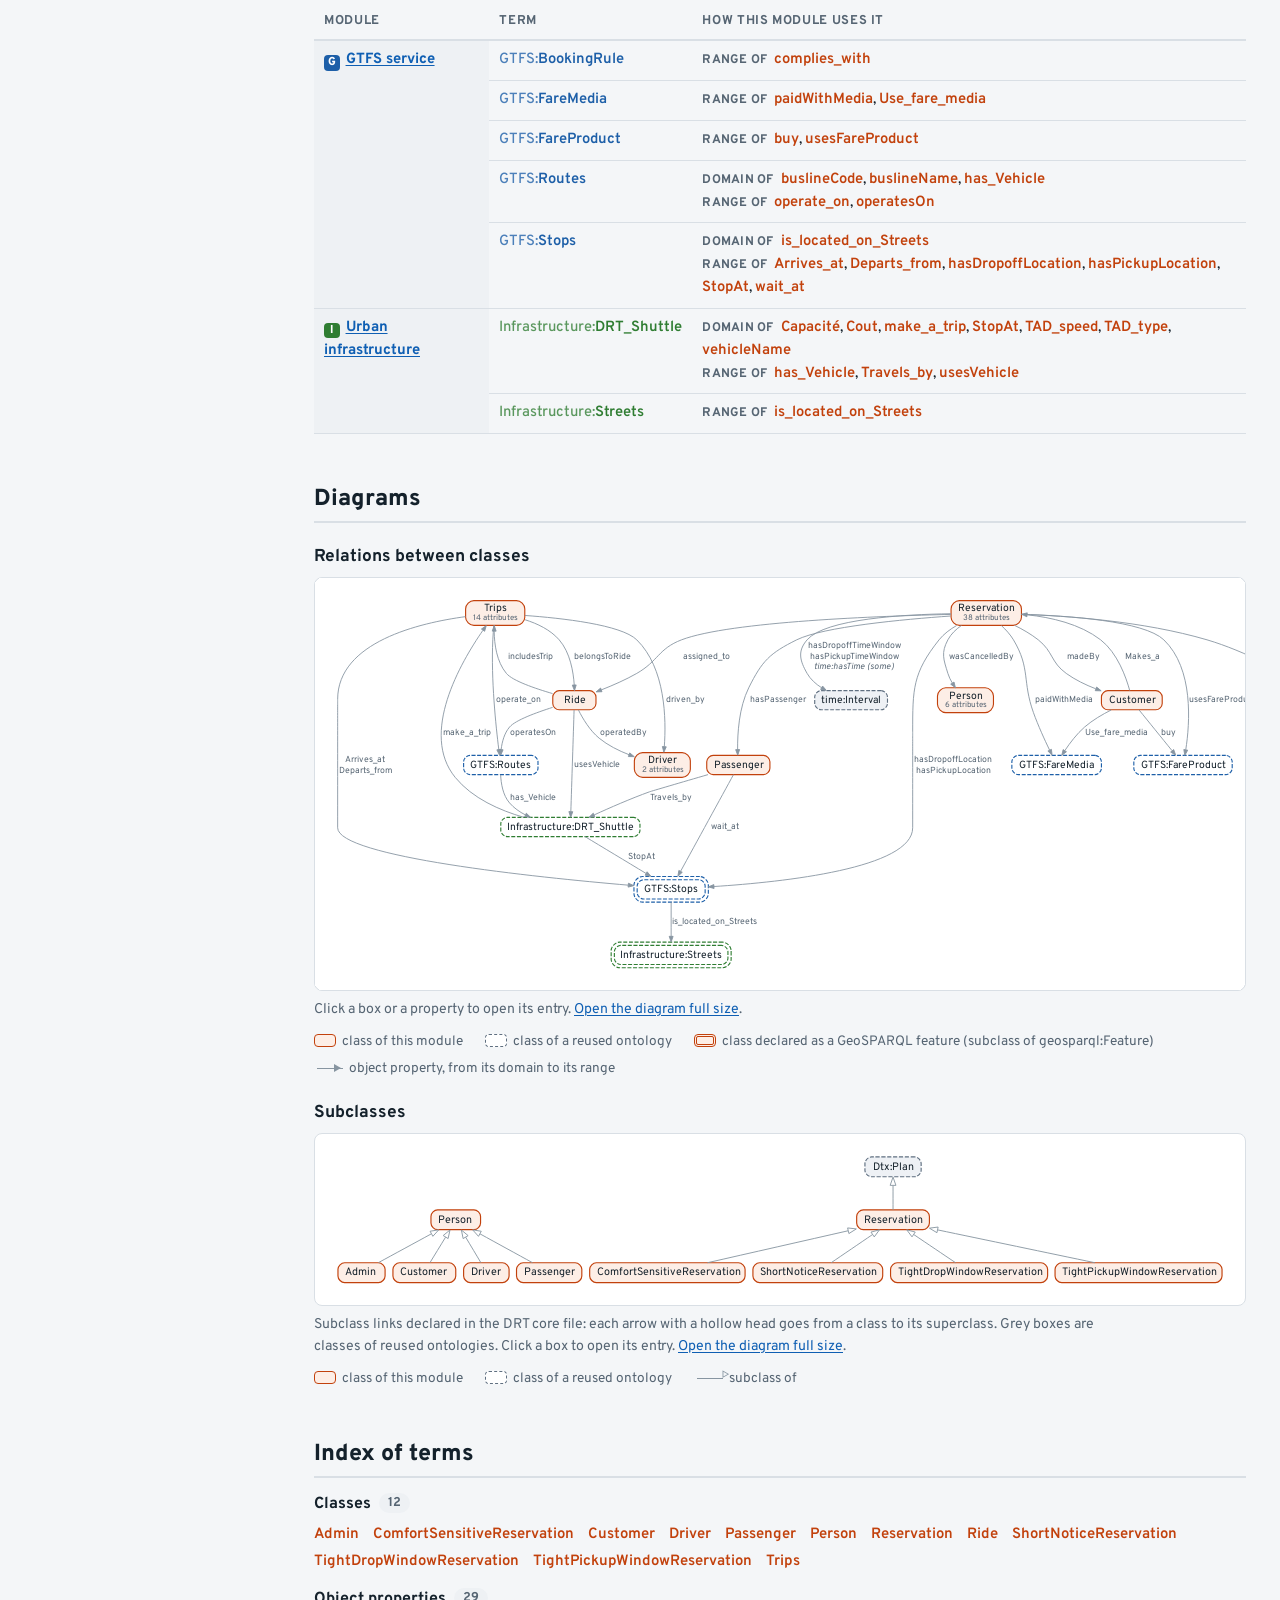
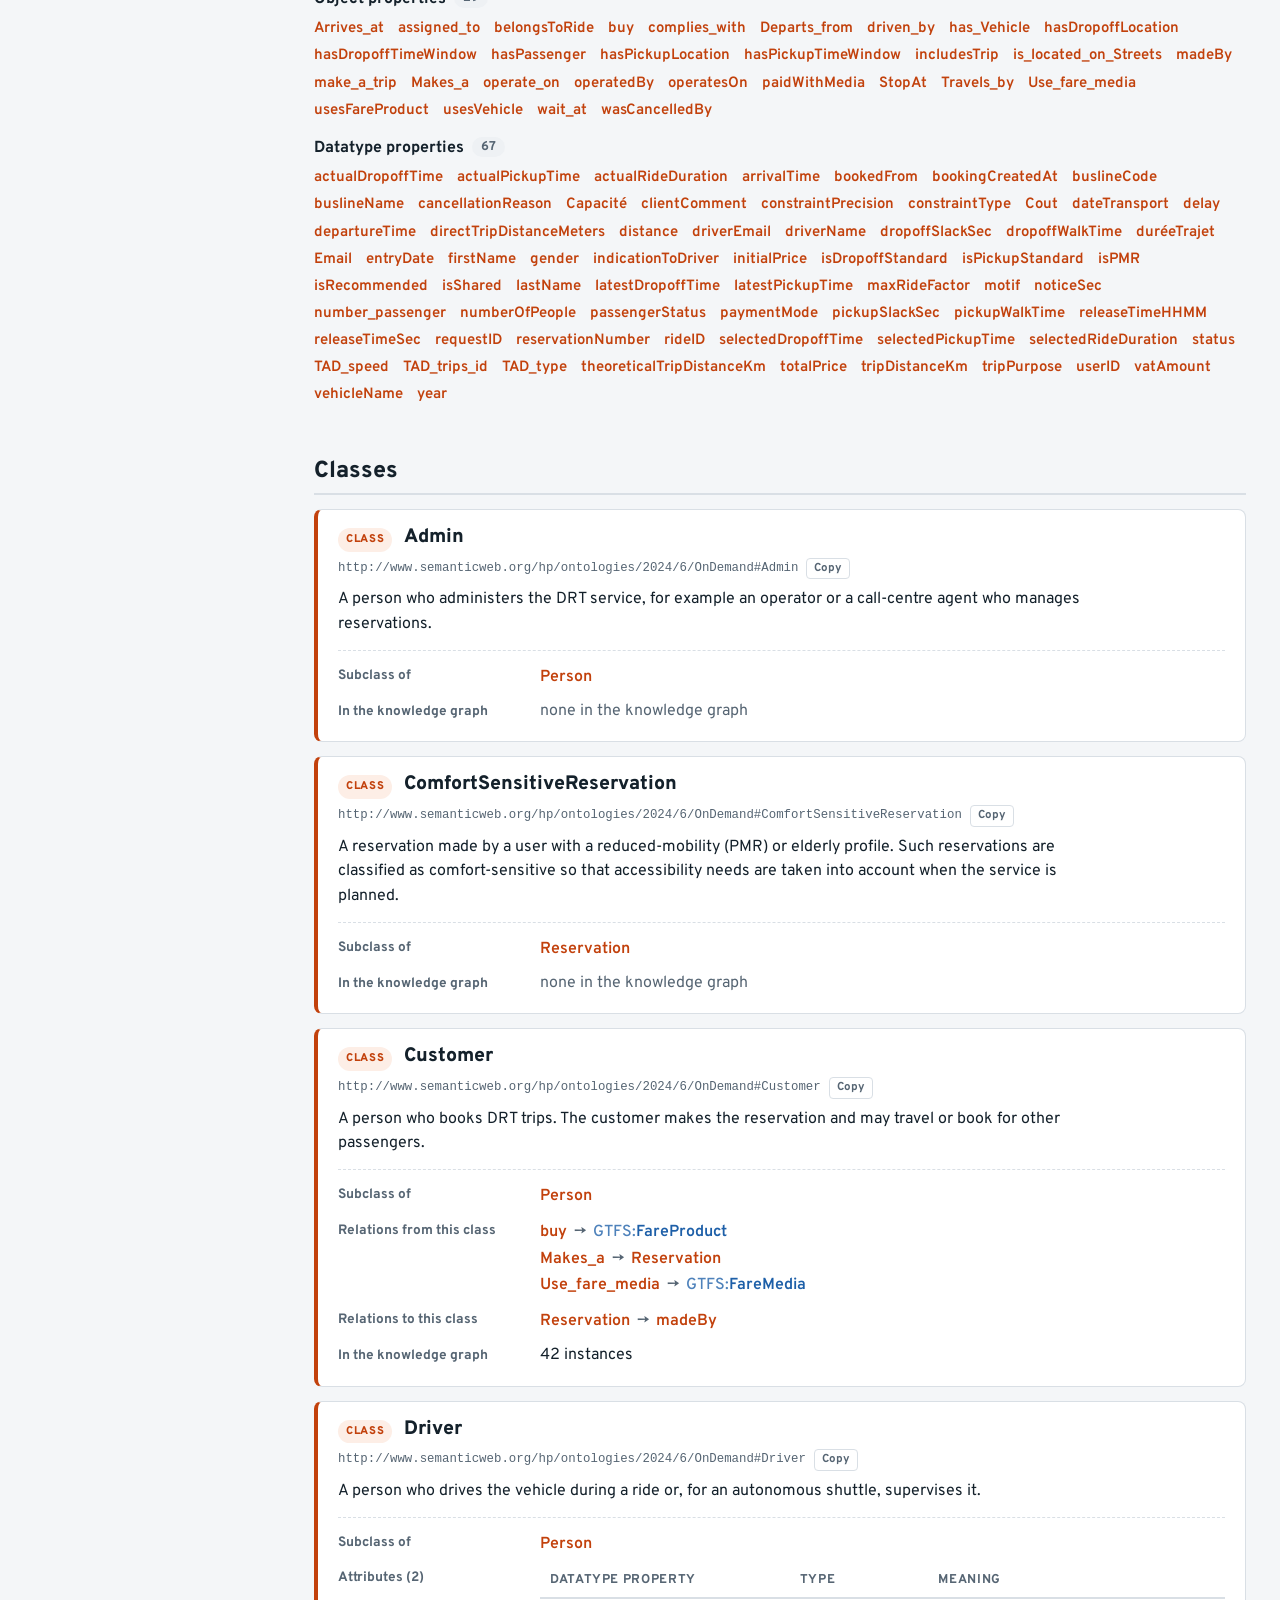
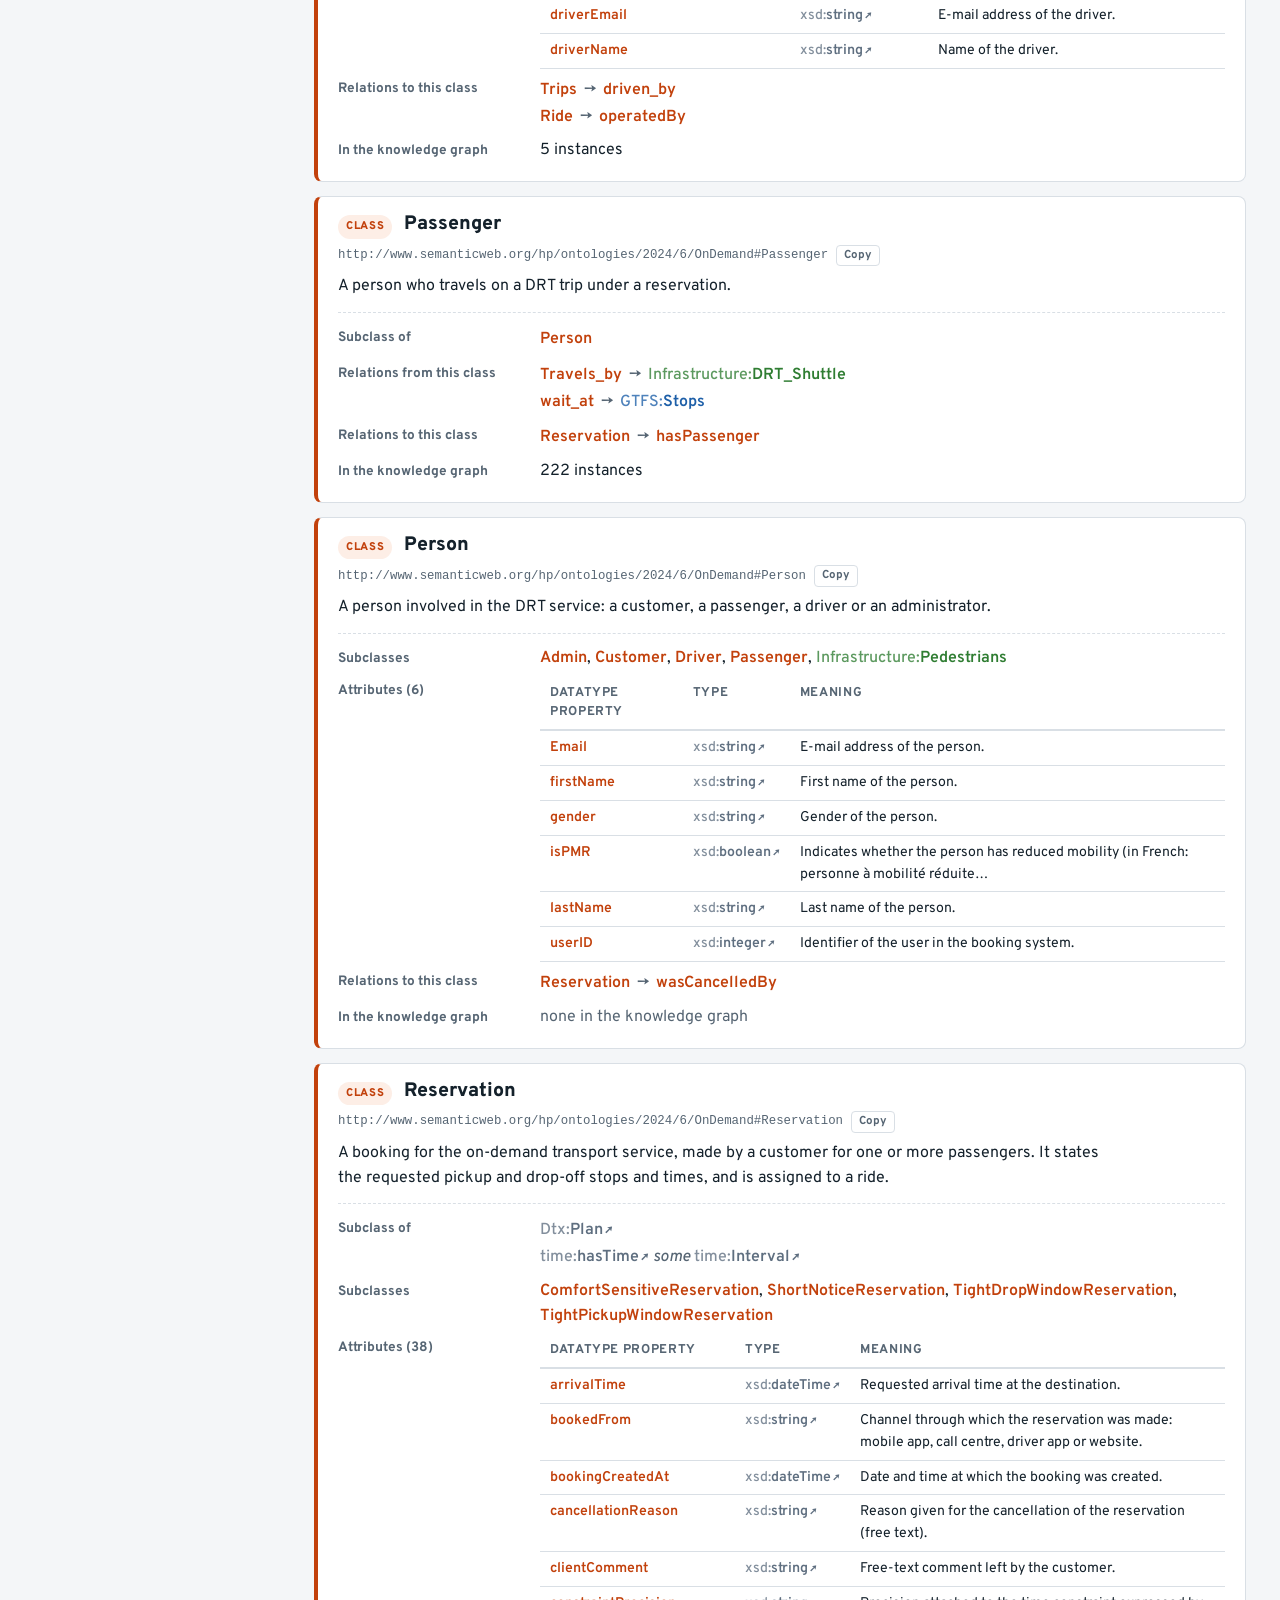
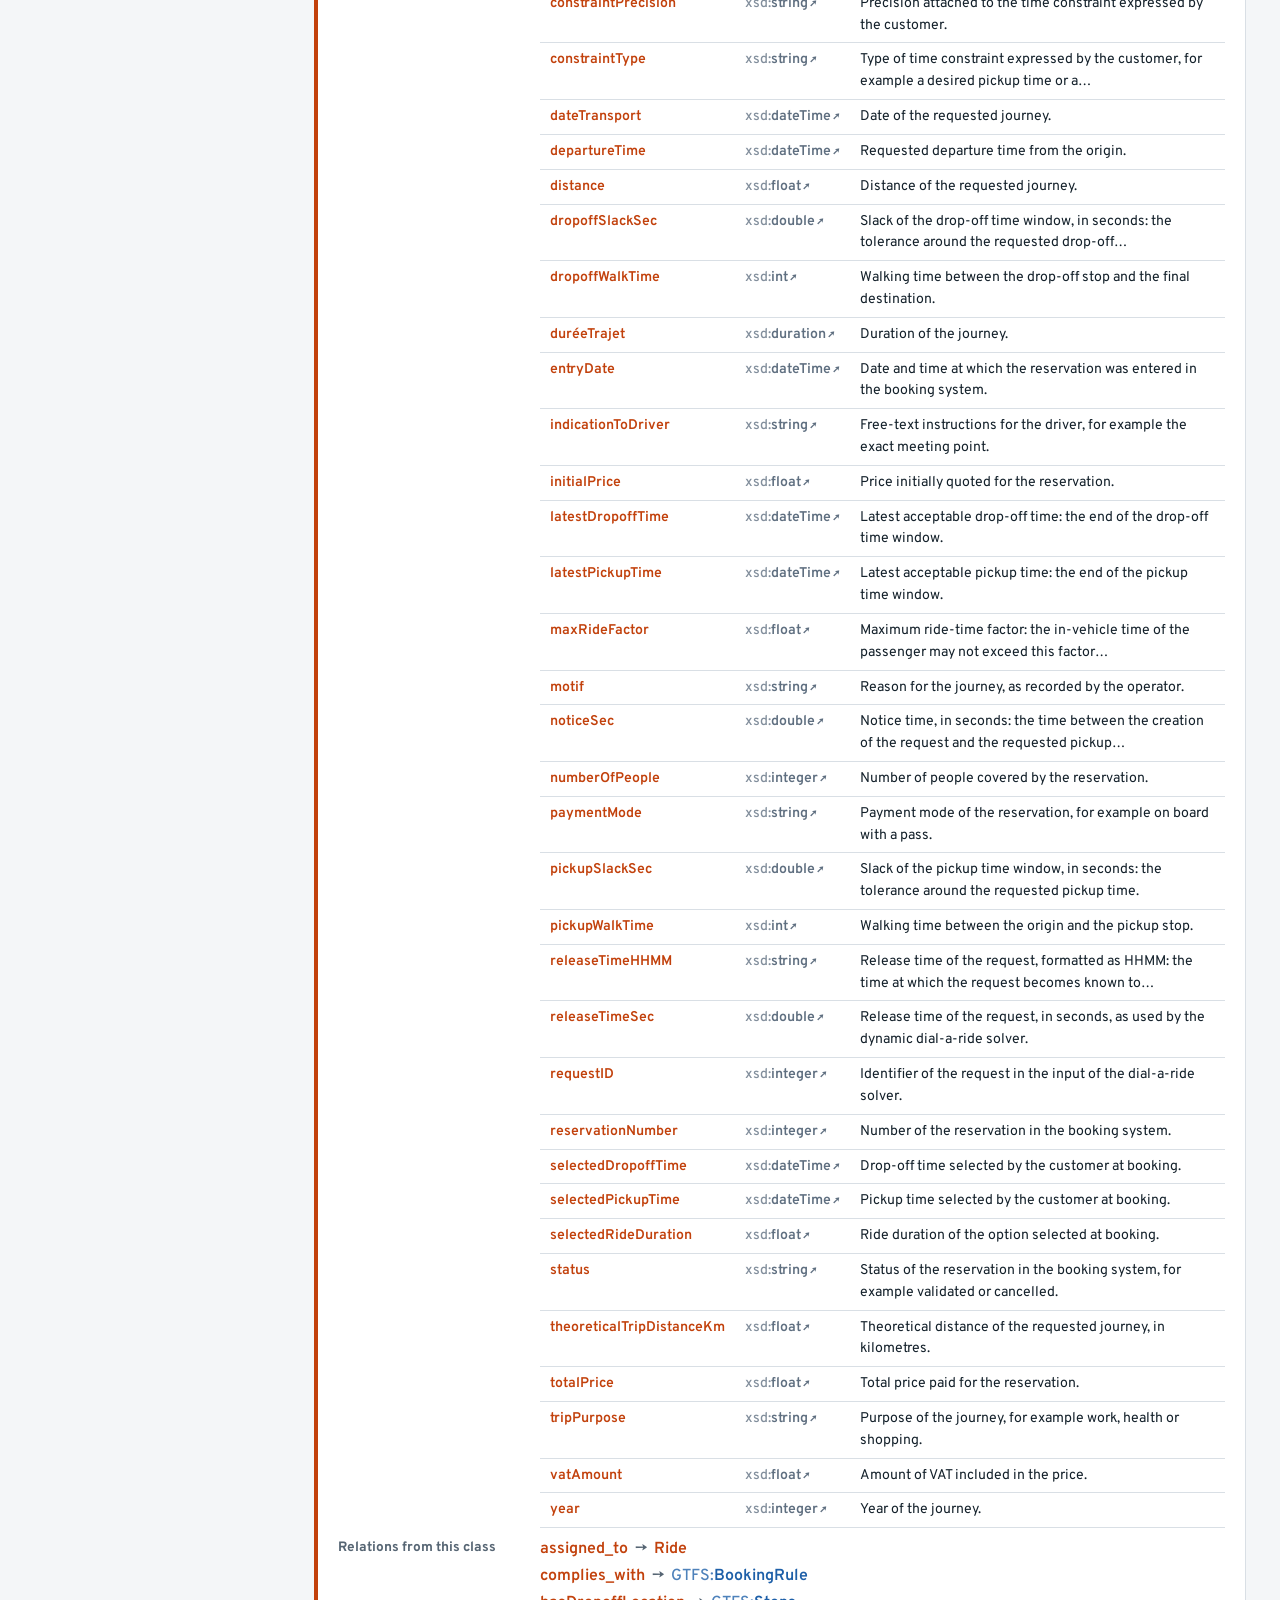
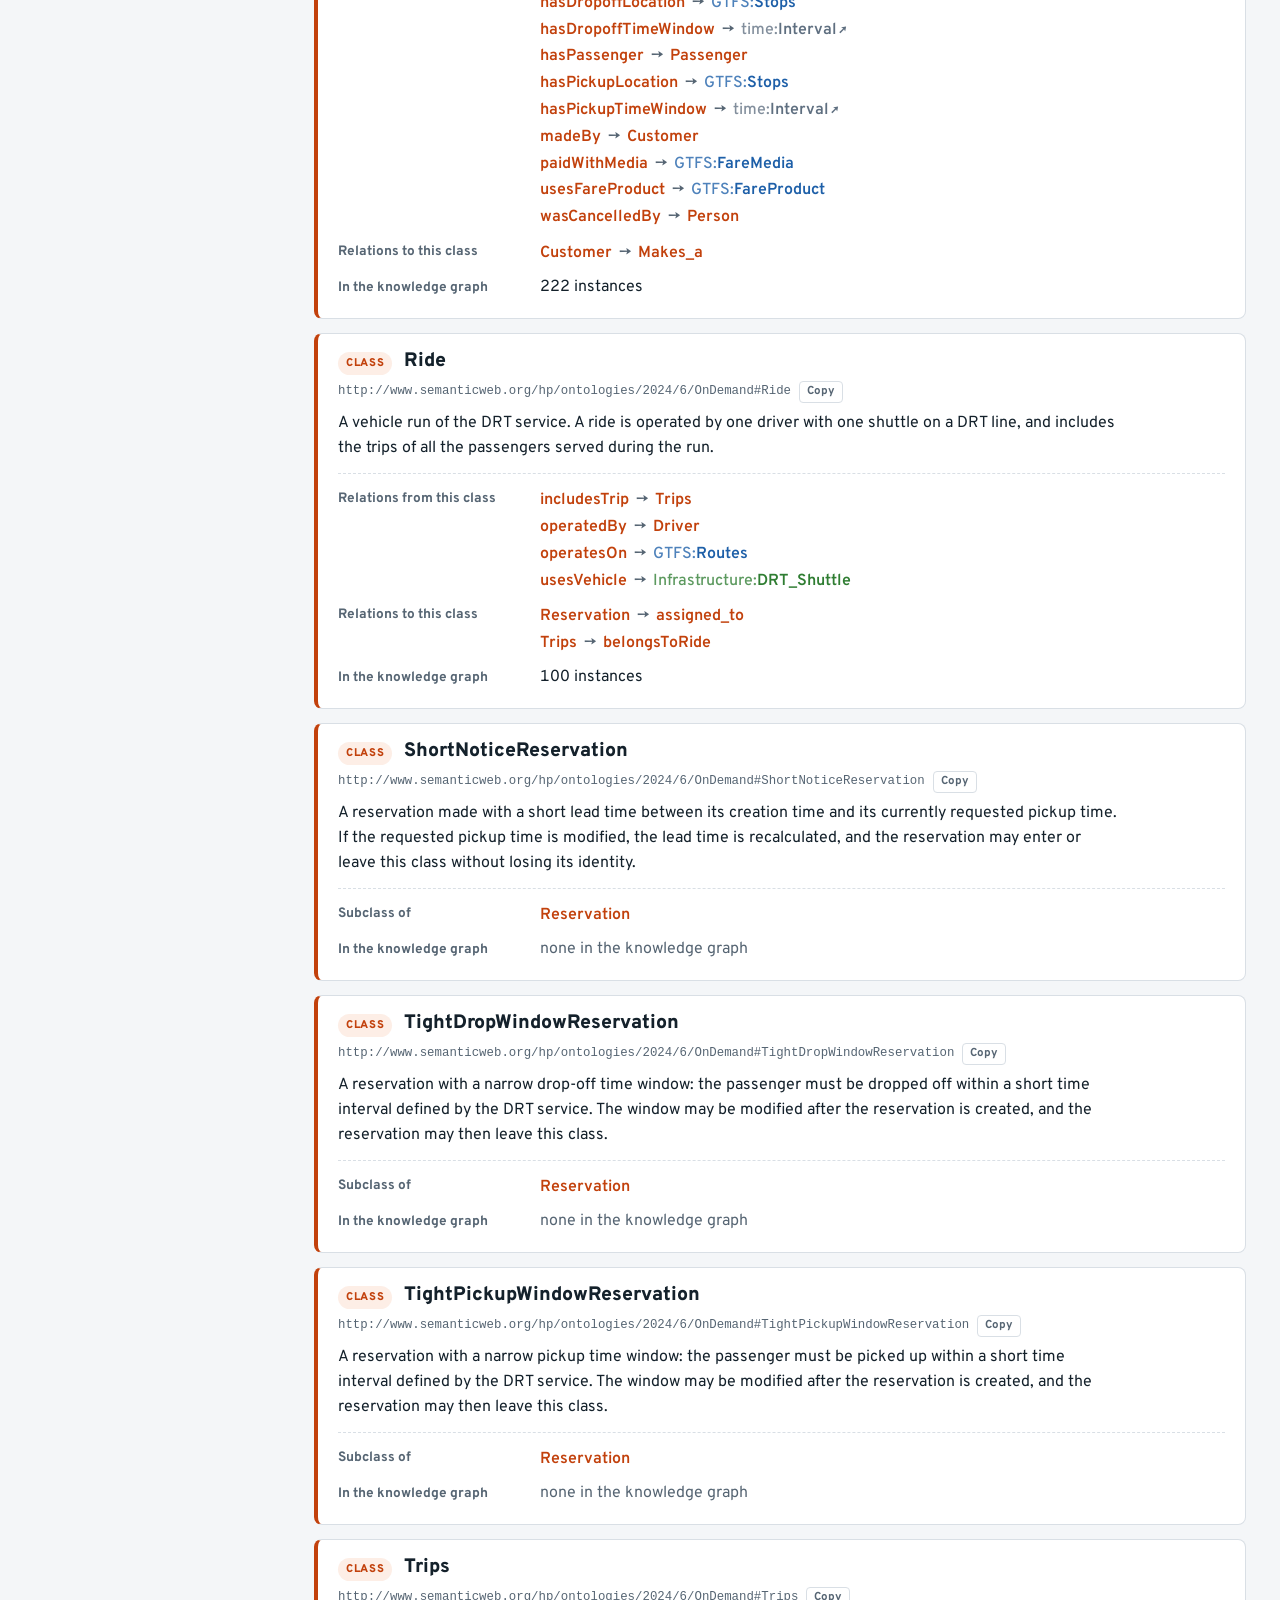
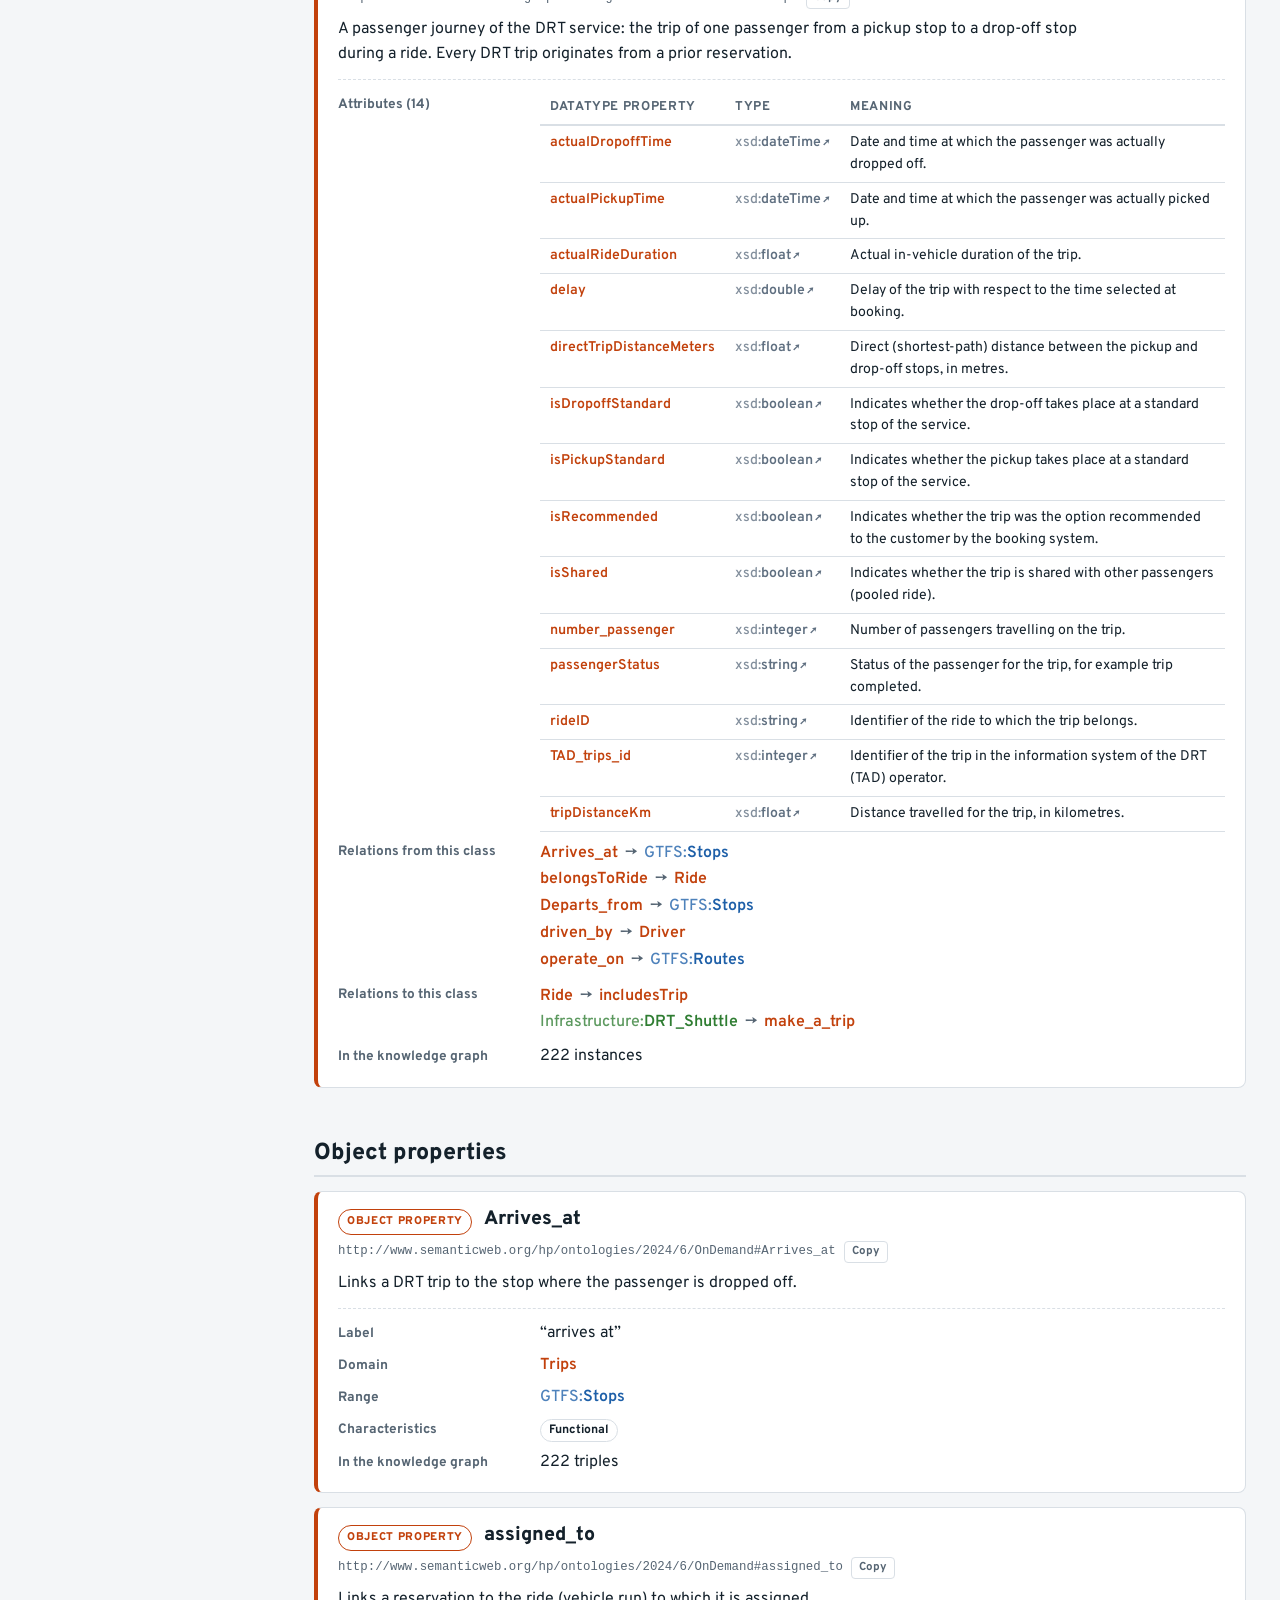
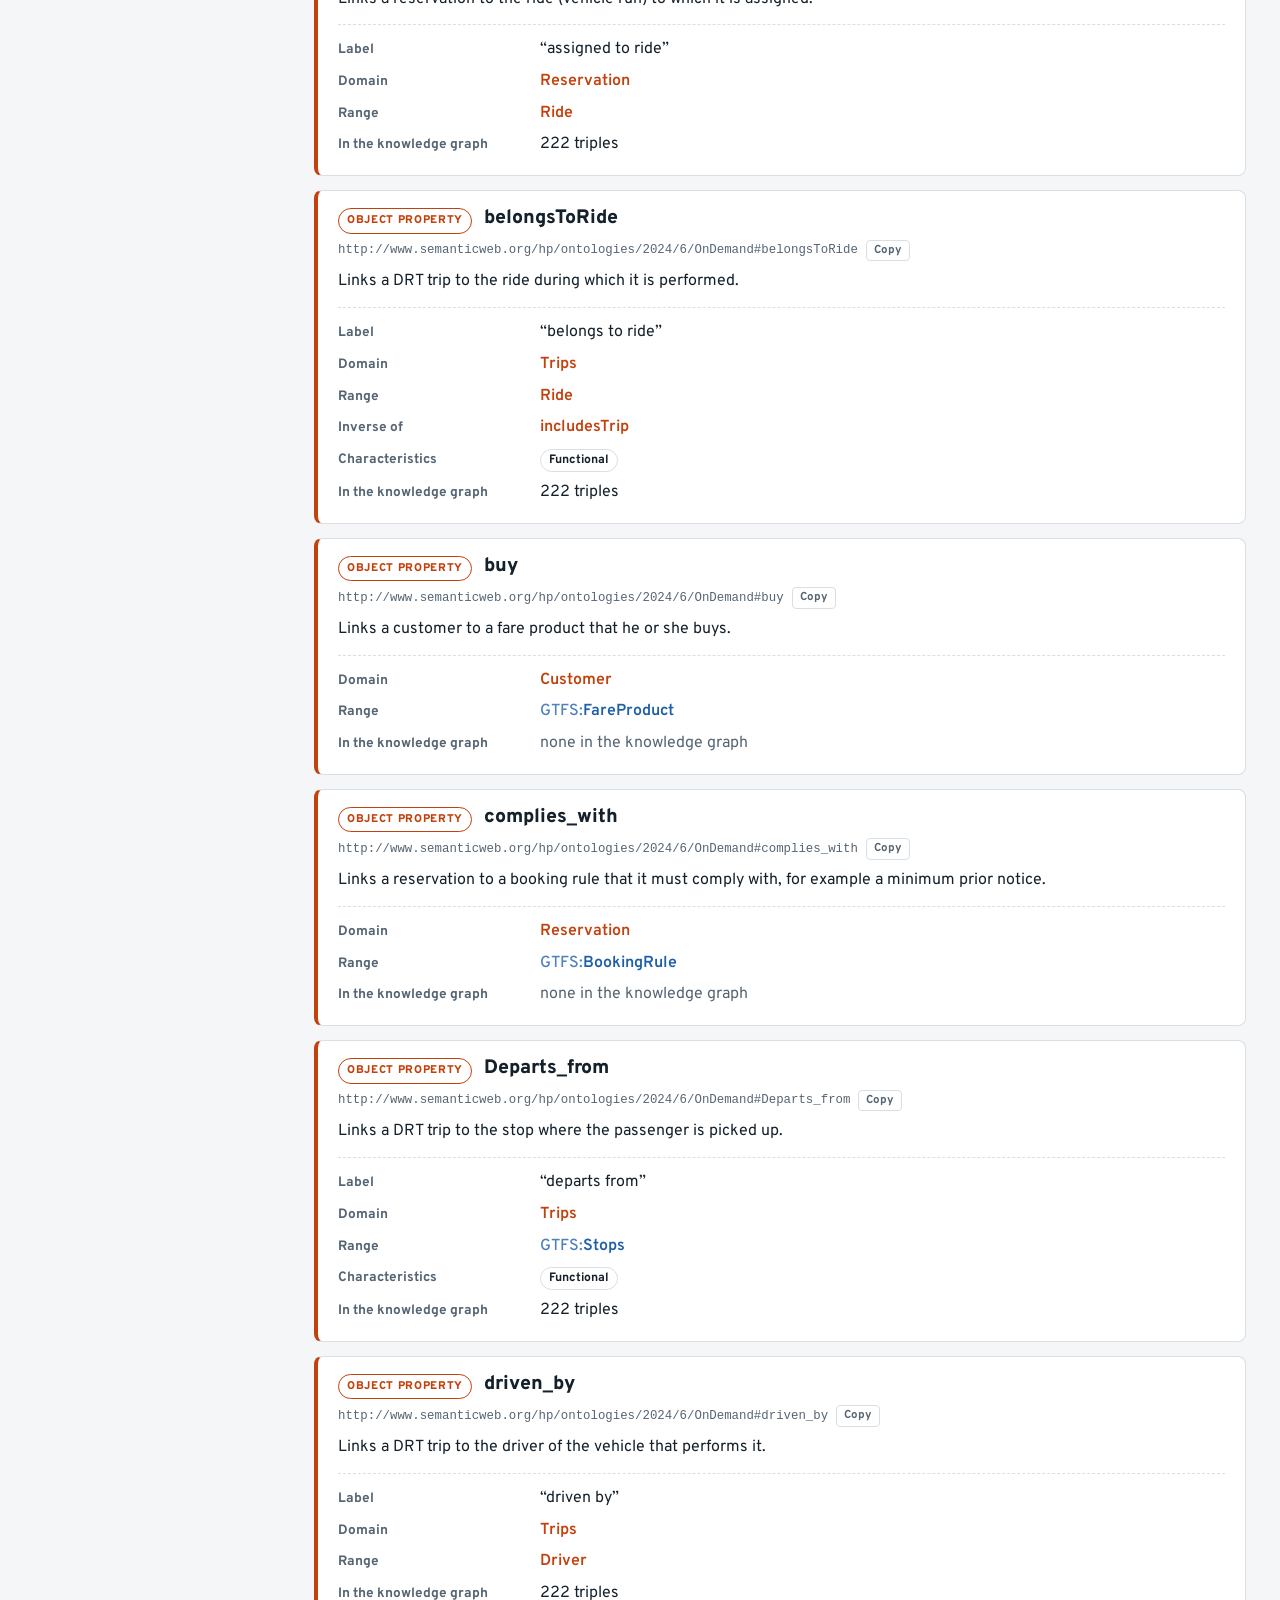
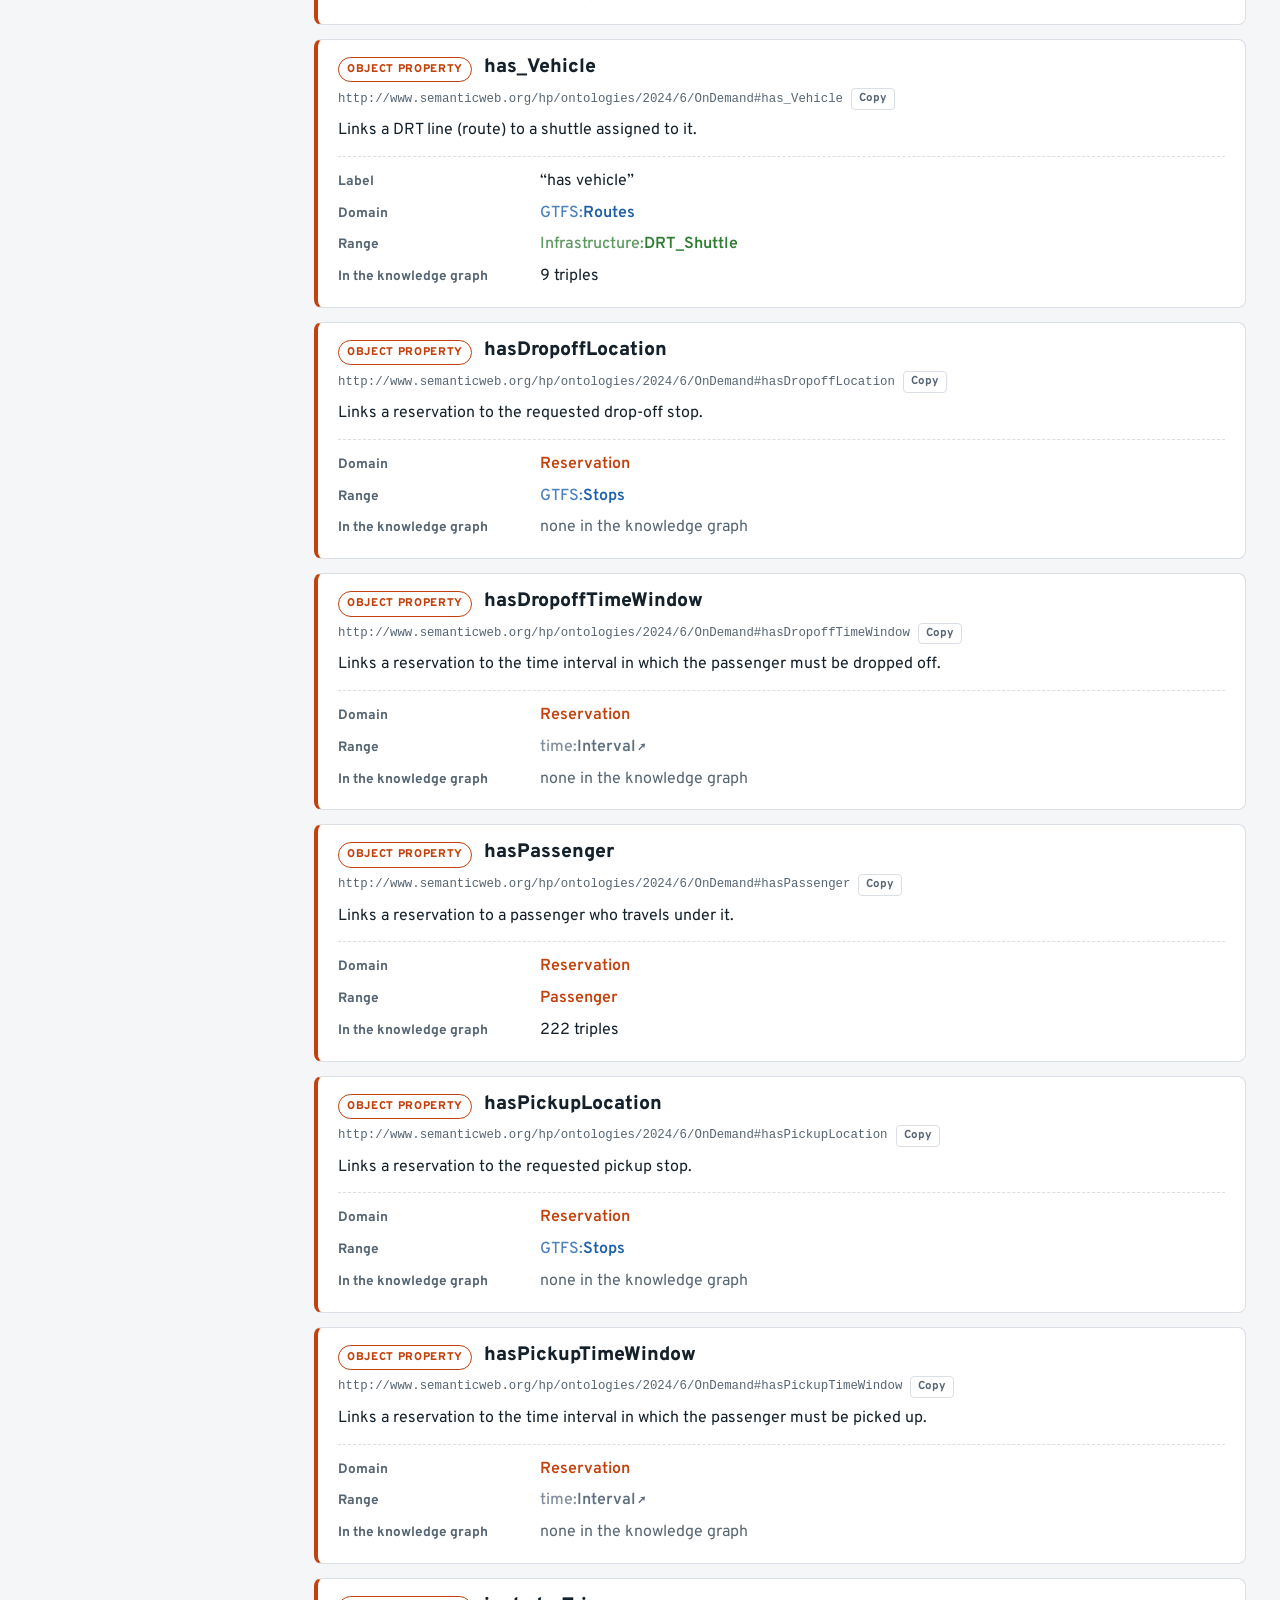
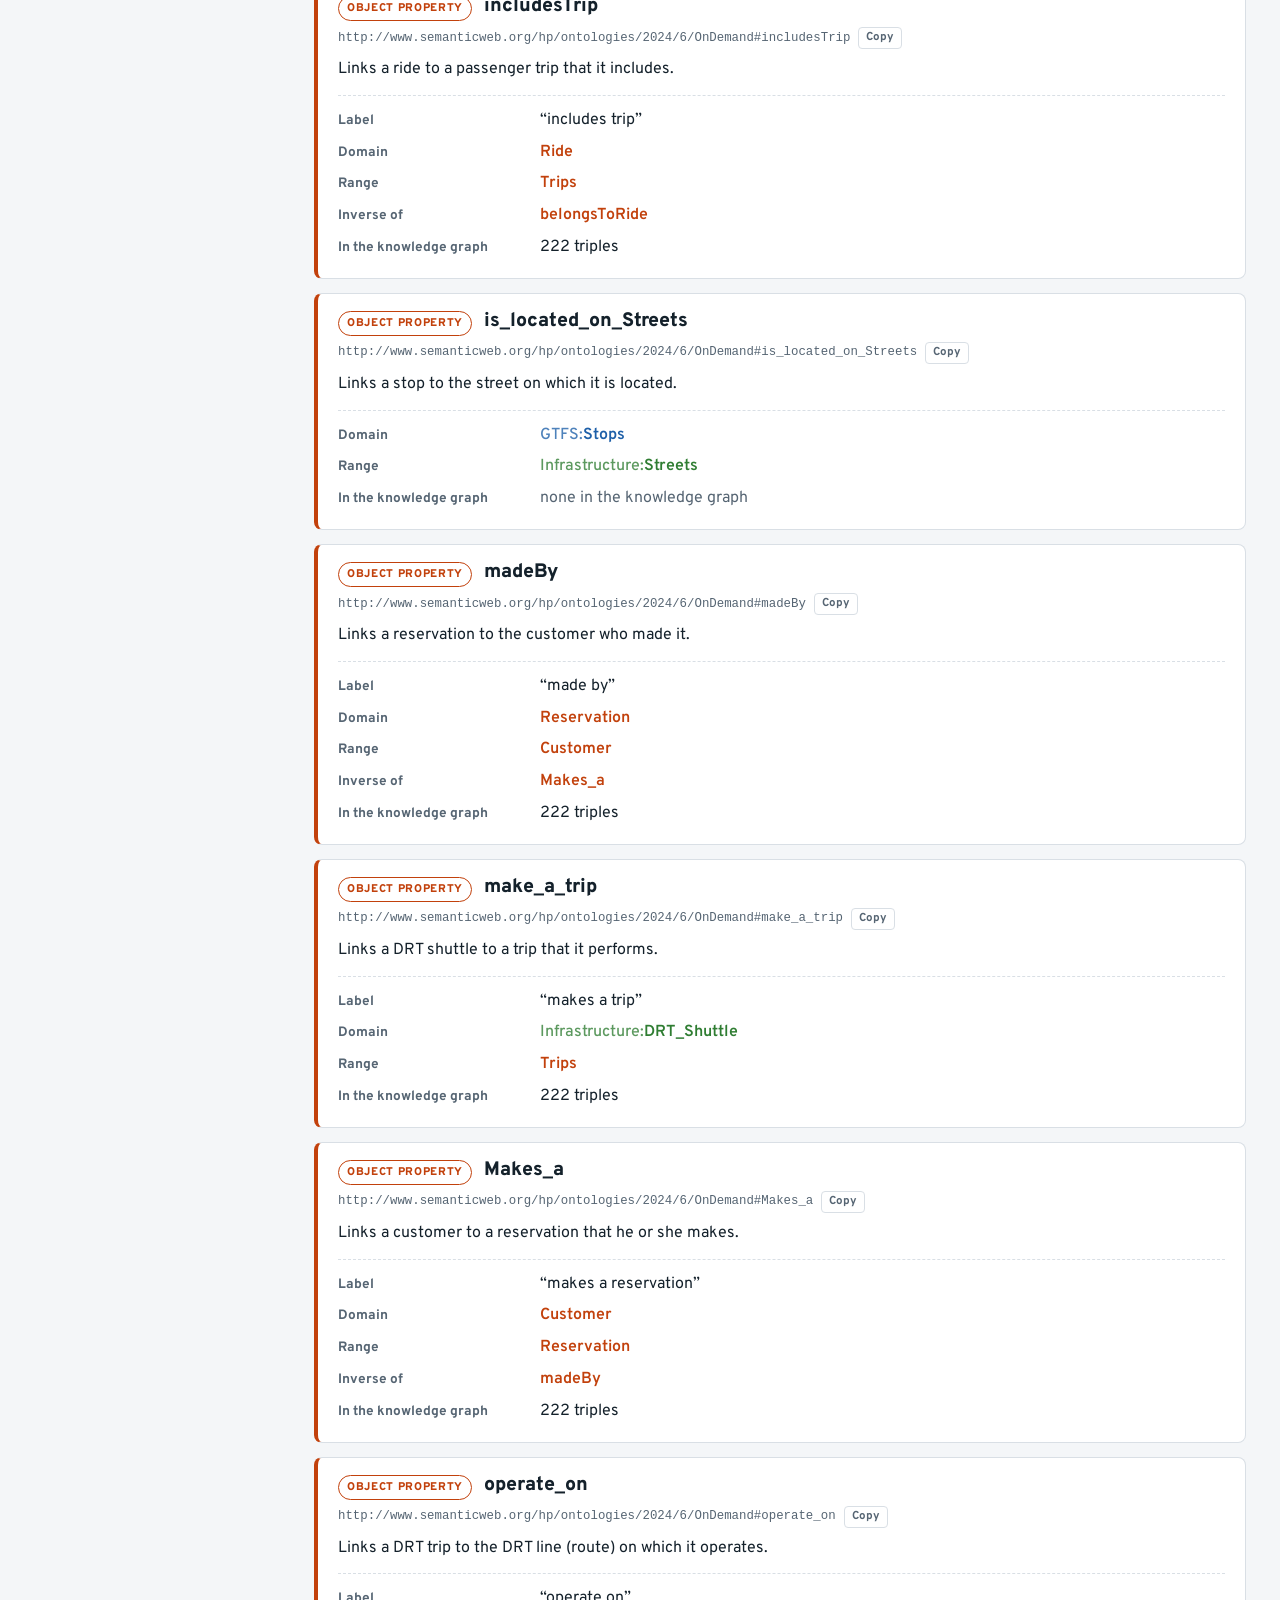
==== commit 1abfb46a: "Update drt.html" ====
--- a/drt.html
+++ b/drt.html
@@ -39,7 +39,7 @@
 <div class="wrap with-side">
   <aside class="side"><nav aria-label="On this page"><p class="side-title">On this page</p><ol><li><a href="#overview">Overview</a></li><li><a href="#reuse">Reused terms</a></li><li><a href="#diagram">Diagrams</a></li><li><a href="#index">Index of terms</a></li><li><a href="#classes">Classes</a></li><li><a href="#object-properties">Object properties</a></li><li><a href="#datatype-properties">Datatype properties</a></li><li><a href="#namespaces">Namespace declarations</a></li></ol><label class="sr" for="filter">Filter the terms of this module</label><input id="filter" class="filter" type="search" placeholder="Filter 108 terms…" autocomplete="off"></nav></aside>
   <div class="content">
-    <section class="block meta-block"><dl class="facts"><dt>Namespace</dt><dd><code>http://www.semanticweb.org/hp/ontologies/2024/6/OnDemand#</code><button class="copy" type="button" data-copy="http://www.semanticweb.org/hp/ontologies/2024/6/OnDemand#" aria-label="Copy http://www.semanticweb.org/hp/ontologies/2024/6/OnDemand#">Copy</button></dd><dt>Prefix</dt><dd><code>DRT:</code></dd><dt>Ontology IRI</dt><dd><code>http://www.semanticweb.org/hp/ontologies/2024/6/OnDemand</code></dd><dt>Imports</dt><dd><span class="imports"><span><a class="t ext" href="https://docs.ogc.org/is/22-047r1/22-047r1.html" target="_blank" rel="noopener">GeoSPARQL 1.1<span class="ext-mark" aria-hidden="true">↗</span></a></span><span><a class="t m-gtfs" href="gtfs.html"><span class="line-badge m-gtfs xs" aria-hidden="true">G</span>GTFS service</a></span><span><a class="t m-infra" href="infrastructure.html"><span class="line-badge m-infra xs" aria-hidden="true">I</span>Urban infrastructure</a></span><span><a class="t m-event" href="event.html"><span class="line-badge m-event xs" aria-hidden="true">E</span>Events and impacts</a></span><span><a class="t ext" href="https://www.w3.org/TR/owl-time/" target="_blank" rel="noopener">OWL-Time<span class="ext-mark" aria-hidden="true">↗</span></a></span></span></dd><dt>Version</dt><dd>1.0.0</dd><dt>Authors</dt><dd>Nourelhouda El Gadi, Esma Talhi, Alain Bouju</dd><dt>Licence</dt><dd><a href="https://creativecommons.org/licenses/by/4.0/">Creative Commons Attribution 4.0 (CC BY 4.0)</a></dd><dt>Download</dt><dd><a class="dl" href="ontology/drt.rdf" download>drt.rdf</a> <a class="dl" href="ontology/drt.ttl" download>drt.ttl</a> <span class="muted">the module without instances (2,704 triples), from DRT_sans_instances.rdf</span></dd></dl><ul class="figures"><li><span class="num">12</span> classes</li><li><span class="num">29</span> object properties</li><li><span class="num">67</span> datatype properties</li><li><span class="num">813</span> instances in the knowledge graph</li></ul></section>
+    <section class="block meta-block"><dl class="facts"><dt>Namespace</dt><dd><code>http://www.semanticweb.org/hp/ontologies/2024/6/OnDemand#</code><button class="copy" type="button" data-copy="http://www.semanticweb.org/hp/ontologies/2024/6/OnDemand#" aria-label="Copy http://www.semanticweb.org/hp/ontologies/2024/6/OnDemand#">Copy</button></dd><dt>Prefix</dt><dd><code>DRT:</code></dd><dt>Ontology IRI</dt><dd><code>http://www.semanticweb.org/hp/ontologies/2024/6/OnDemand</code></dd><dt>Imports</dt><dd><span class="imports"><span><a class="t ext" href="https://docs.ogc.org/is/22-047r1/22-047r1.html" target="_blank" rel="noopener">GeoSPARQL 1.1<span class="ext-mark" aria-hidden="true">↗</span></a></span><span><a class="t m-gtfs" href="gtfs.html"><span class="line-badge m-gtfs xs" aria-hidden="true">G</span>GTFS service</a></span><span><a class="t m-infra" href="infrastructure.html"><span class="line-badge m-infra xs" aria-hidden="true">I</span>Urban infrastructure</a></span><span><a class="t m-event" href="event.html"><span class="line-badge m-event xs" aria-hidden="true">E</span>Events and impacts</a></span><span><a class="t ext" href="https://www.w3.org/TR/owl-time/" target="_blank" rel="noopener">OWL-Time<span class="ext-mark" aria-hidden="true">↗</span></a></span></span></dd><dt>Version</dt><dd>1.0.0</dd><dt>Authors</dt><dd>Nourelhouda El Gadi, Esma Talhi, Alain Bouju</dd><dt>Licence</dt><dd><a href="https://creativecommons.org/licenses/by/4.0/">Creative Commons Attribution 4.0 (CC BY 4.0)</a></dd><dt>Download</dt><dd><a class="dl" href="ontology/drt.rdf" download>drt.rdf</a> <a class="dl" href="ontology/drt.ttl" download>drt.ttl</a> <span class="muted">the module without instances (2,704 triples)</span></dd></dl><ul class="figures"><li><span class="num">12</span> classes</li><li><span class="num">29</span> object properties</li><li><span class="num">67</span> datatype properties</li><li><span class="num">813</span> instances in the knowledge graph</li></ul></section>
     <section class="block" id="reuse"><h2>Reused terms</h2><p class="sub">Terms of other ontologies and of the other modules that this module uses, and how it uses them.</p><h3>Terms of published ontologies</h3><p class="sub">These terms are not redefined here: follow the links to their official documentation.</p><div class="tbl-wrap"><table class="reuse-t"><thead><tr><th>Ontology</th><th>Term</th><th>How this module uses it</th></tr></thead><tbody><tr><th scope=row rowspan=2><a href="https://www.w3.org/TR/owl-time/" target="_blank" rel="noopener">OWL-Time</a><br><code>time:</code></th><td class="term-c"><a class="t ext" href="https://www.w3.org/TR/owl-time/#time:hasTime" title="http://www.w3.org/2006/time#hasTime" target="_blank" rel="noopener"><span class="pfx">time:</span>hasTime<span class="ext-mark" aria-hidden="true">↗</span></a></td><td class="how-c"><span class="how">restriction on</span> <a class="t k-c m-drt" href="#Reservation" title="DRT:Reservation: A booking for the on-demand transport service, made by a customer for one or more…">Reservation</a></td></tr><tr><td class="term-c"><a class="t ext" href="https://www.w3.org/TR/owl-time/#time:Interval" title="http://www.w3.org/2006/time#Interval" target="_blank" rel="noopener"><span class="pfx">time:</span>Interval<span class="ext-mark" aria-hidden="true">↗</span></a></td><td class="how-c"><span class="how">range of</span> <a class="t k-op m-drt" href="#hasDropoffTimeWindow" title="DRT:hasDropoffTimeWindow: Links a reservation to the time interval in which the passenger must be dropped off.">hasDropoffTimeWindow</a>, <a class="t k-op m-drt" href="#hasPickupTimeWindow" title="DRT:hasPickupTimeWindow: Links a reservation to the time interval in which the passenger must be picked up.">hasPickupTimeWindow</a><br><span class="how">restriction on</span> <a class="t k-c m-drt" href="#Reservation" title="DRT:Reservation: A booking for the on-demand transport service, made by a customer for one or more…">Reservation</a></td></tr><tr><th scope=row rowspan=1><a href="https://transportdisruption.github.io/transportdisruption.html" target="_blank" rel="noopener">Transport Disruption ontology (Dtx)</a><br><code>Dtx:</code></th><td class="term-c"><a class="t ext" href="https://transportdisruption.github.io/transportdisruption.html#d4e4574" title="http://purl.org/td/transportdisruption#Plan" target="_blank" rel="noopener"><span class="pfx">Dtx:</span>Plan<span class="ext-mark" aria-hidden="true">↗</span></a></td><td class="how-c"><span class="how">superclass of</span> <a class="t k-c m-drt" href="#Reservation" title="DRT:Reservation: A booking for the on-demand transport service, made by a customer for one or more…">Reservation</a></td></tr></tbody></table></div><h3>Terms of the other modules</h3><div class="tbl-wrap"><table class="reuse-t"><thead><tr><th>Module</th><th>Term</th><th>How this module uses it</th></tr></thead><tbody><tr><th scope=row rowspan=5><a href="gtfs.html"><span class="line-badge m-gtfs xs" aria-hidden="true">G</span>GTFS service</a></th><td class="term-c"><a class="t k-c m-gtfs" href="gtfs.html#BookingRule" title="GTFS:BookingRule: The booking rules of a service that must be booked in advance, such as on-demand…"><span class="pfx">GTFS:</span>BookingRule</a></td><td class="how-c"><span class="how">range of</span> <a class="t k-op m-drt" href="#complies_with" title="DRT:complies_with: Links a reservation to a booking rule that it must comply with, for example a minimum…">complies_with</a></td></tr><tr><td class="term-c"><a class="t k-c m-gtfs" href="gtfs.html#FareMedia" title="GTFS:FareMedia: A medium that holds or validates a fare product, such as a smart card, a paper ticket or…"><span class="pfx">GTFS:</span>FareMedia</a></td><td class="how-c"><span class="how">range of</span> <a class="t k-op m-drt" href="#paidWithMedia" title="DRT:paidWithMedia: Links a reservation to the fare medium used to pay for it.">paidWithMedia</a>, <a class="t k-op m-drt" href="#Use_fare_media" title="DRT:Use_fare_media: Links a customer to a fare medium (card, ticket or app) that he or she uses.">Use_fare_media</a></td></tr><tr><td class="term-c"><a class="t k-c m-gtfs" href="gtfs.html#FareProduct" title="GTFS:FareProduct: A fare product that riders can buy, such as a single ticket or a pass."><span class="pfx">GTFS:</span>FareProduct</a></td><td class="how-c"><span class="how">range of</span> <a class="t k-op m-drt" href="#buy" title="DRT:buy: Links a customer to a fare product that he or she buys.">buy</a>, <a class="t k-op m-drt" href="#usesFareProduct" title="DRT:usesFareProduct: Links a reservation to the fare product applied to it.">usesFareProduct</a></td></tr><tr><td class="term-c"><a class="t k-c m-gtfs" href="gtfs.html#Routes" title="GTFS:Routes: A public transit line: a group of trips shown to riders as a single service."><span class="pfx">GTFS:</span>Routes</a></td><td class="how-c"><span class="how">domain of</span> <a class="t k-dp m-drt" href="#buslineCode" title="DRT:buslineCode: Code of the DRT (TAD) line associated with the route.">buslineCode</a>, <a class="t k-dp m-drt" href="#buslineName" title="DRT:buslineName: Name of the DRT (TAD) line associated with the route.">buslineName</a>, <a class="t k-op m-drt" href="#has_Vehicle" title="DRT:has_Vehicle: Links a DRT line (route) to a shuttle assigned to it.">has_Vehicle</a><br><span class="how">range of</span> <a class="t k-op m-drt" href="#operate_on" title="DRT:operate_on: Links a DRT trip to the DRT line (route) on which it operates.">operate_on</a>, <a class="t k-op m-drt" href="#operatesOn" title="DRT:operatesOn: Links a ride to the DRT line (route) on which it operates.">operatesOn</a></td></tr><tr><td class="term-c"><a class="t k-c m-gtfs" href="gtfs.html#Stops" title="GTFS:Stops: A stop or a station where vehicles pick up or drop off riders. Stops of the regular…"><span class="pfx">GTFS:</span>Stops</a></td><td class="how-c"><span class="how">domain of</span> <a class="t k-op m-drt" href="#is_located_on_Streets" title="DRT:is_located_on_Streets: Links a stop to the street on which it is located.">is_located_on_Streets</a><br><span class="how">range of</span> <a class="t k-op m-drt" href="#Arrives_at" title="DRT:Arrives_at: Links a DRT trip to the stop where the passenger is dropped off.">Arrives_at</a>, <a class="t k-op m-drt" href="#Departs_from" title="DRT:Departs_from: Links a DRT trip to the stop where the passenger is picked up.">Departs_from</a>, <a class="t k-op m-drt" href="#hasDropoffLocation" title="DRT:hasDropoffLocation: Links a reservation to the requested drop-off stop.">hasDropoffLocation</a>, <a class="t k-op m-drt" href="#hasPickupLocation" title="DRT:hasPickupLocation: Links a reservation to the requested pickup stop.">hasPickupLocation</a>, <a class="t k-op m-drt" href="#StopAt" title="DRT:StopAt: Links a DRT shuttle to a stop that it serves.">StopAt</a>, <a class="t k-op m-drt" href="#wait_at" title="DRT:wait_at: Links a passenger to the stop where he or she waits to be picked up.">wait_at</a></td></tr><tr><th scope=row rowspan=2><a href="infrastructure.html"><span class="line-badge m-infra xs" aria-hidden="true">I</span>Urban infrastructure</a></th><td class="term-c"><a class="t k-c m-infra" href="infrastructure.html#DRT_Shuttle" title="Infrastructure:DRT_Shuttle: A vehicle temporarily assigned to the demand-responsive transport (DRT) service. It can…"><span class="pfx">Infrastructure:</span>DRT_Shuttle</a></td><td class="how-c"><span class="how">domain of</span> <a class="t k-dp m-drt" href="#Capacit%C3%A9" title="DRT:Capacité: Passenger capacity of the shuttle.">Capacité</a>, <a class="t k-dp m-drt" href="#Cout" title="DRT:Cout: Operating cost of the shuttle.">Cout</a>, <a class="t k-op m-drt" href="#make_a_trip" title="DRT:make_a_trip: Links a DRT shuttle to a trip that it performs.">make_a_trip</a>, <a class="t k-op m-drt" href="#StopAt" title="DRT:StopAt: Links a DRT shuttle to a stop that it serves.">StopAt</a>, <a class="t k-dp m-drt" href="#TAD_speed" title="DRT:TAD_speed: Commercial speed of the shuttle (TAD: transport à la demande, the French term for DRT).">TAD_speed</a>, <a class="t k-dp m-drt" href="#TAD_type" title="DRT:TAD_type: Type of DRT vehicle, for example its size or category.">TAD_type</a>, <a class="t k-dp m-drt" href="#vehicleName" title="DRT:vehicleName: Name of the DRT shuttle.">vehicleName</a><br><span class="how">range of</span> <a class="t k-op m-drt" href="#has_Vehicle" title="DRT:has_Vehicle: Links a DRT line (route) to a shuttle assigned to it.">has_Vehicle</a>, <a class="t k-op m-drt" href="#Travels_by" title="DRT:Travels_by: Links a passenger to the DRT shuttle in which he or she travels.">Travels_by</a>, <a class="t k-op m-drt" href="#usesVehicle" title="DRT:usesVehicle: Links a ride to the DRT shuttle that performs it.">usesVehicle</a></td></tr><tr><td class="term-c"><a class="t k-c m-infra" href="infrastructure.html#Streets" title="Infrastructure:Streets: A street used by vehicles and pedestrians, made of one or more road segments."><span class="pfx">Infrastructure:</span>Streets</a></td><td class="how-c"><span class="how">range of</span> <a class="t k-op m-drt" href="#is_located_on_Streets" title="DRT:is_located_on_Streets: Links a stop to the street on which it is located.">is_located_on_Streets</a></td></tr></tbody></table></div></section>
     
     <section class="block" id="diagram"><h2>Diagrams</h2><h3>Relations between classes</h3><figure class="diagram"><div class="diagram-scroll"><div class="diagram-inner" style="min-width:1059px"><svg class="dg" role="img" aria-label="Object properties of the DRT core module (domain to range)"
@@ -464,7 +464,7 @@
 </g>
 </g>
 </g>
-</svg></div></div><figcaption>Object properties declared in the DRT core file: each arrow goes from the domain of the property to its range. A name in italics, followed by (some) or (only), is a restriction declared on a class; an arrow that carries only restrictions is dashed. A double border marks a class declared as a GeoSPARQL feature (subclass of geosparql:Feature). Boxes with a dashed coloured border are classes of the other modules and grey boxes are classes of reused ontologies. Click a box or a property to open its entry. <a href="diagrams/drt.svg" target="_blank" rel="noopener">Open the diagram full size</a>.</figcaption></figure><ul class="legend"><li><span class="lg box"></span>class of this module</li><li><span class="lg box dashed mod"></span>class of another module</li><li><span class="lg box dashed"></span>class of a reused ontology</li><li><span class="lg box double"></span>class declared as a GeoSPARQL feature (subclass of geosparql:Feature)</li><li><span class="lg arrow"></span>object property, from its domain to its range</li><li><span class="lg arrow dashed"></span><i>italic name</i> or dashed arrow: restriction declared on a class (property some / only class)</li></ul><h3>Subclasses</h3><figure class="diagram"><div class="diagram-scroll"><div class="diagram-inner" style="max-width:1200px"><svg class="dg" role="img" aria-label="Subclasses in the DRT core module"
+</svg></div></div><figcaption> Click a box or a property to open its entry. <a href="diagrams/drt.svg" target="_blank" rel="noopener">Open the diagram full size</a>.</figcaption></figure><ul class="legend"><li><span class="lg box"></span>class of this module</li><li><span class="lg box dashed"></span>class of a reused ontology</li><li><span class="lg box double"></span>class declared as a GeoSPARQL feature (subclass of geosparql:Feature)</li><li><span class="lg arrow"></span>object property, from its domain to its range</li></ul><h3>Subclasses</h3><figure class="diagram"><div class="diagram-scroll"><div class="diagram-inner" style="max-width:1200px"><svg class="dg" role="img" aria-label="Subclasses in the DRT core module"
  viewBox="0.00 0.00 1091.10 173.60" xmlns="http://www.w3.org/2000/svg" xmlns:xlink="http://www.w3.org/1999/xlink">
 <g id="graph0" class="graph" transform="scale(1 1) rotate(0) translate(10.8 162.8)">
 <title>Subclasses in the DRT core module</title>
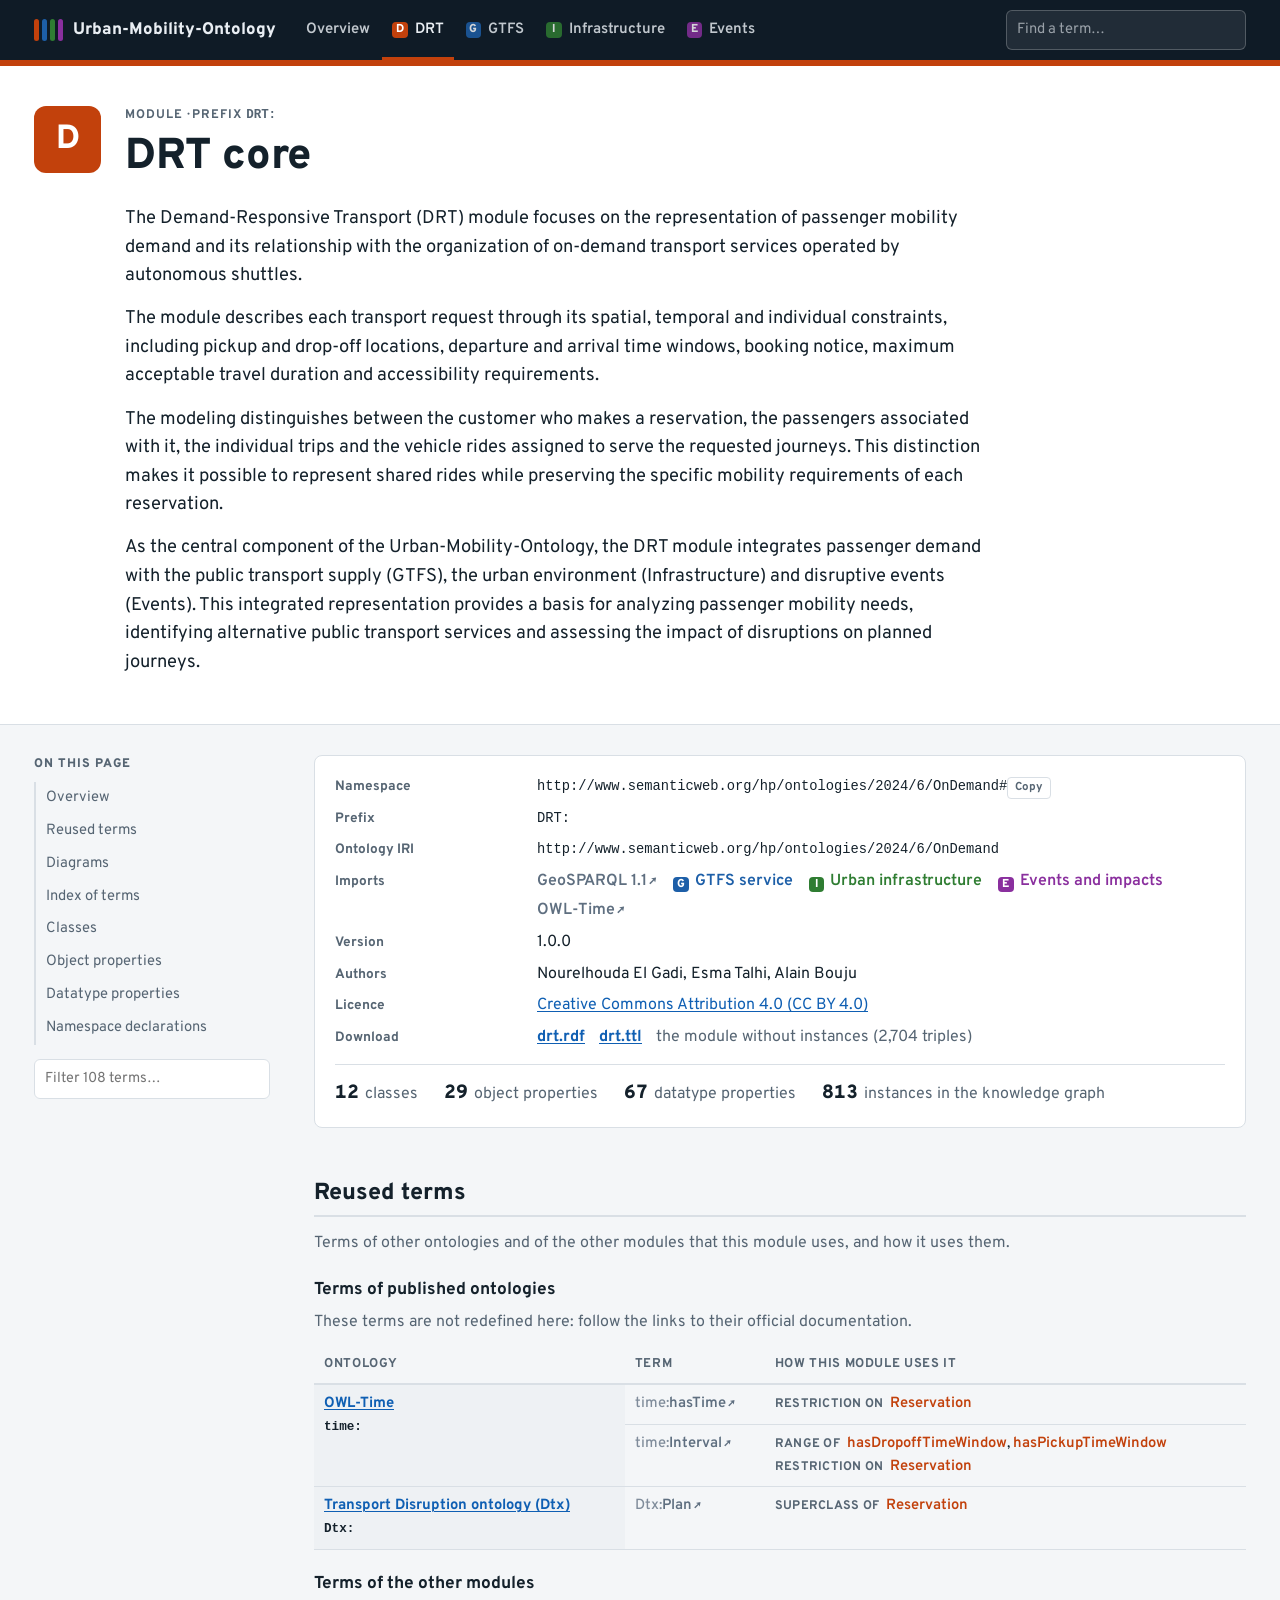
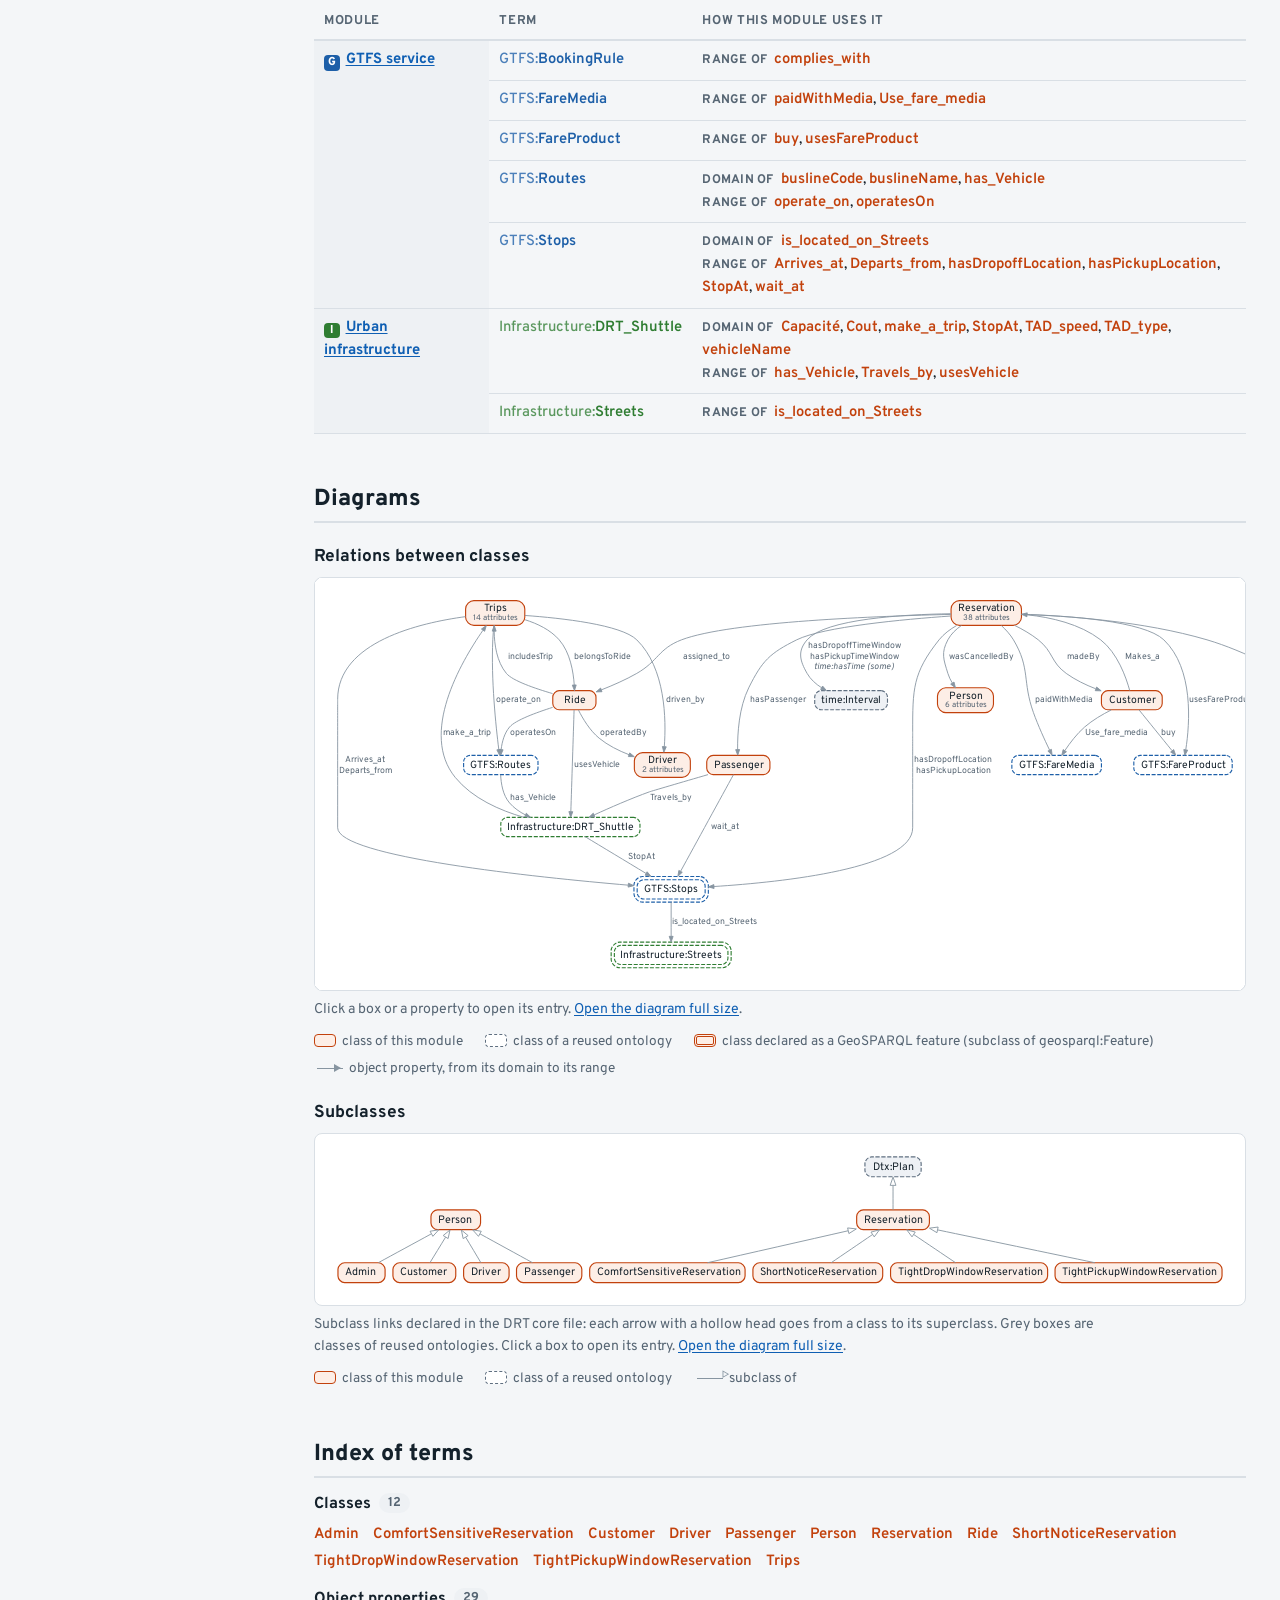
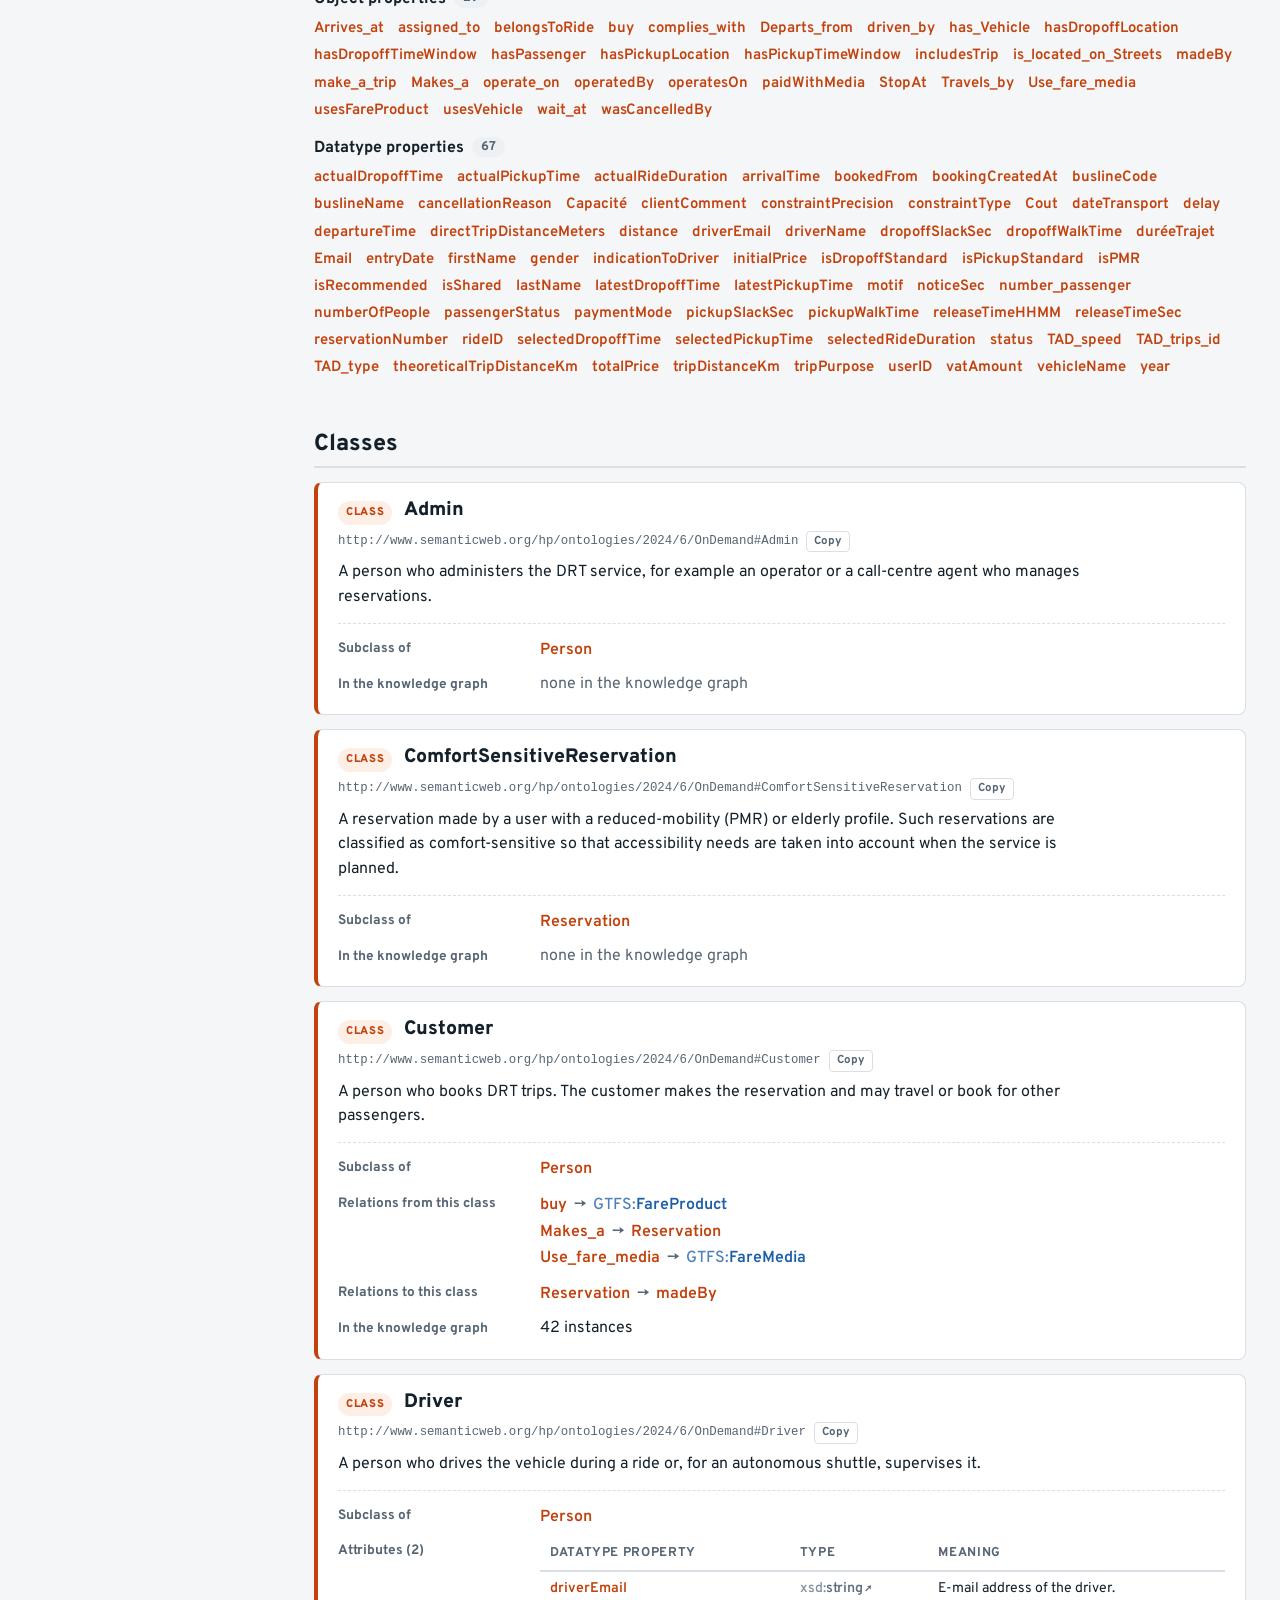
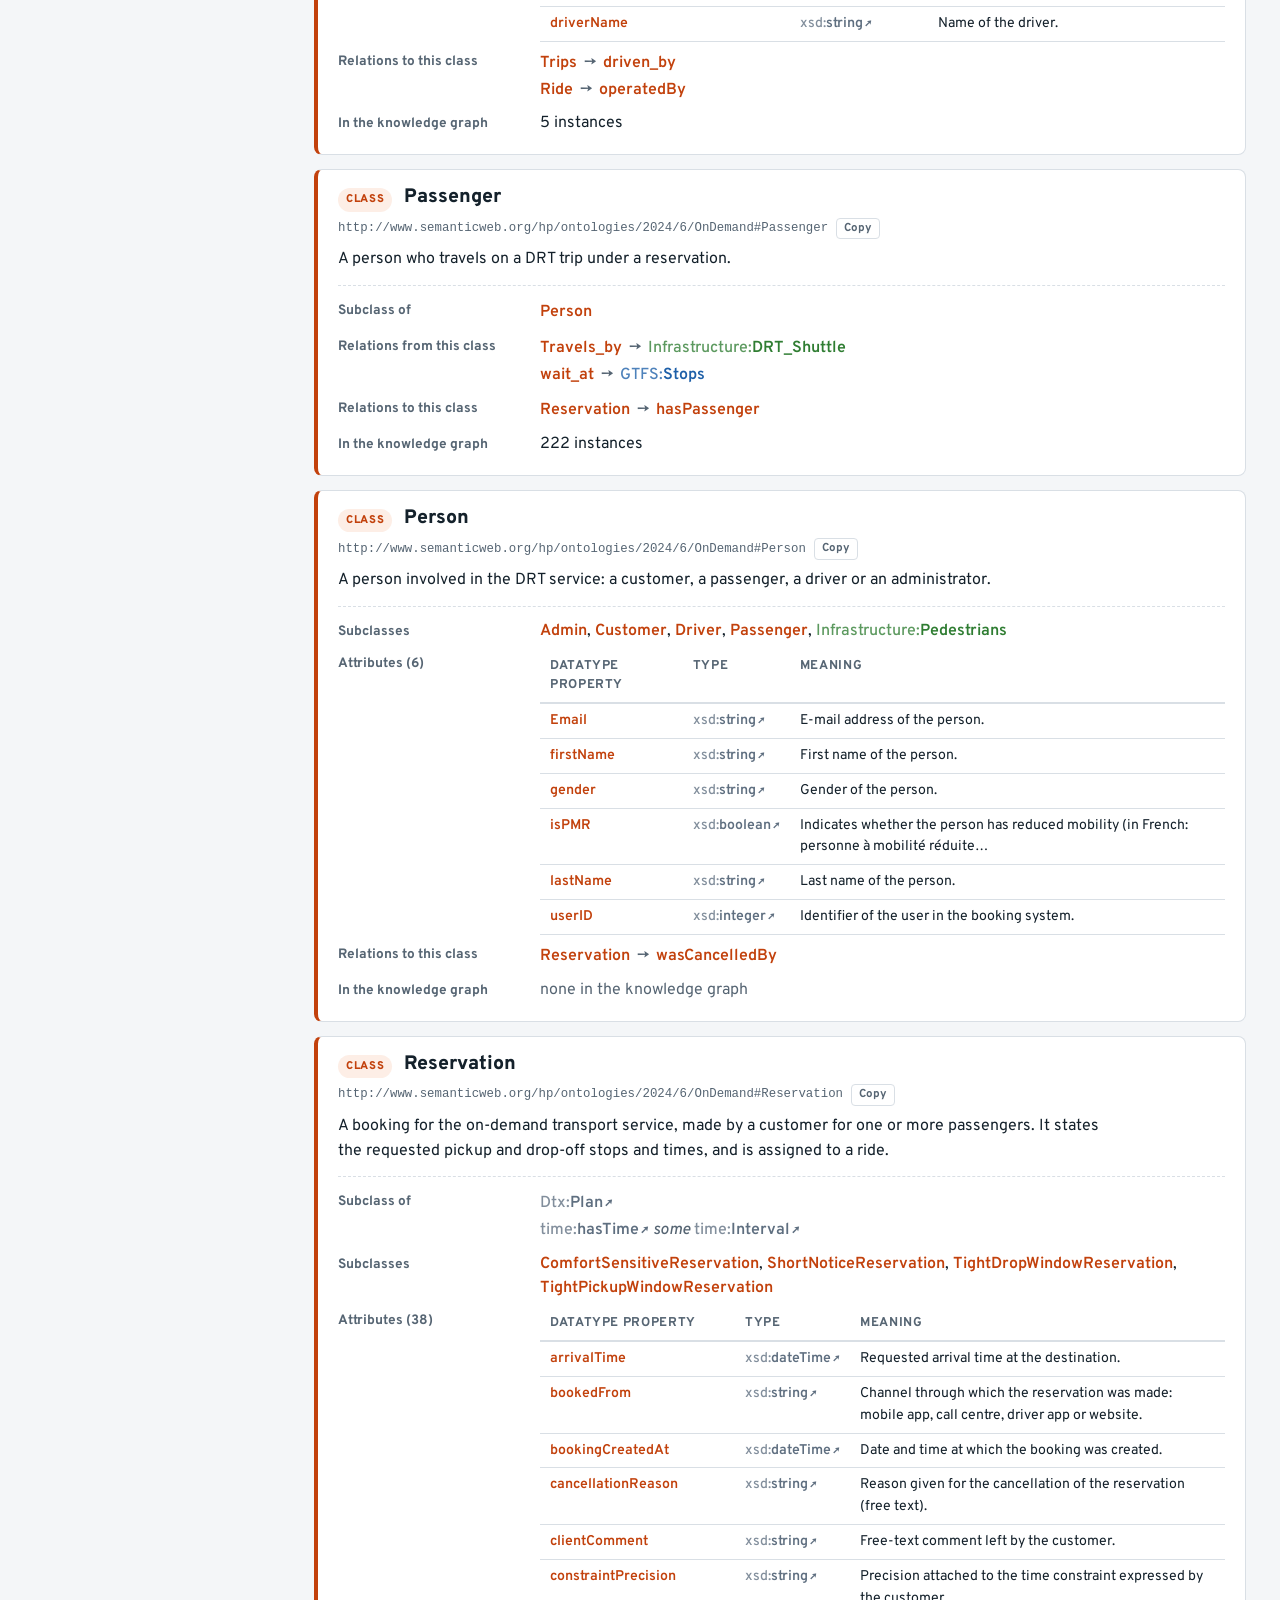
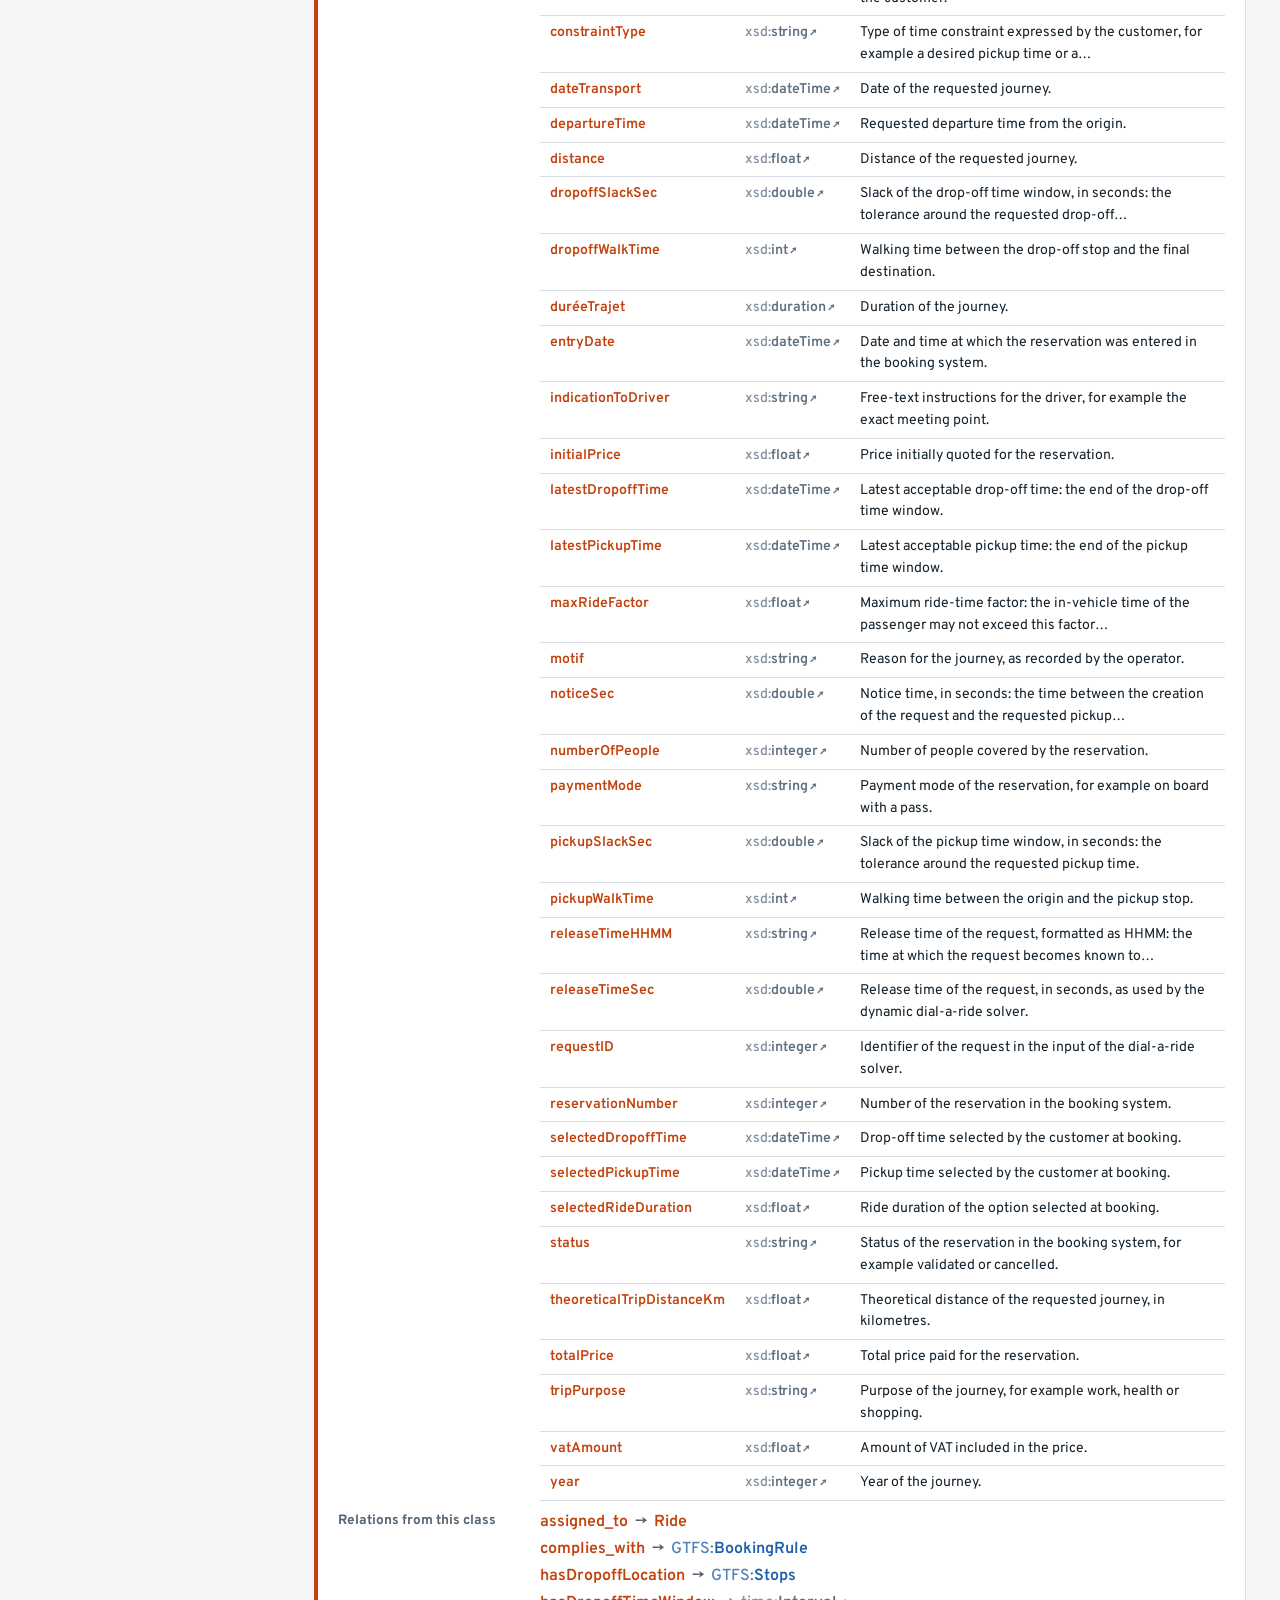
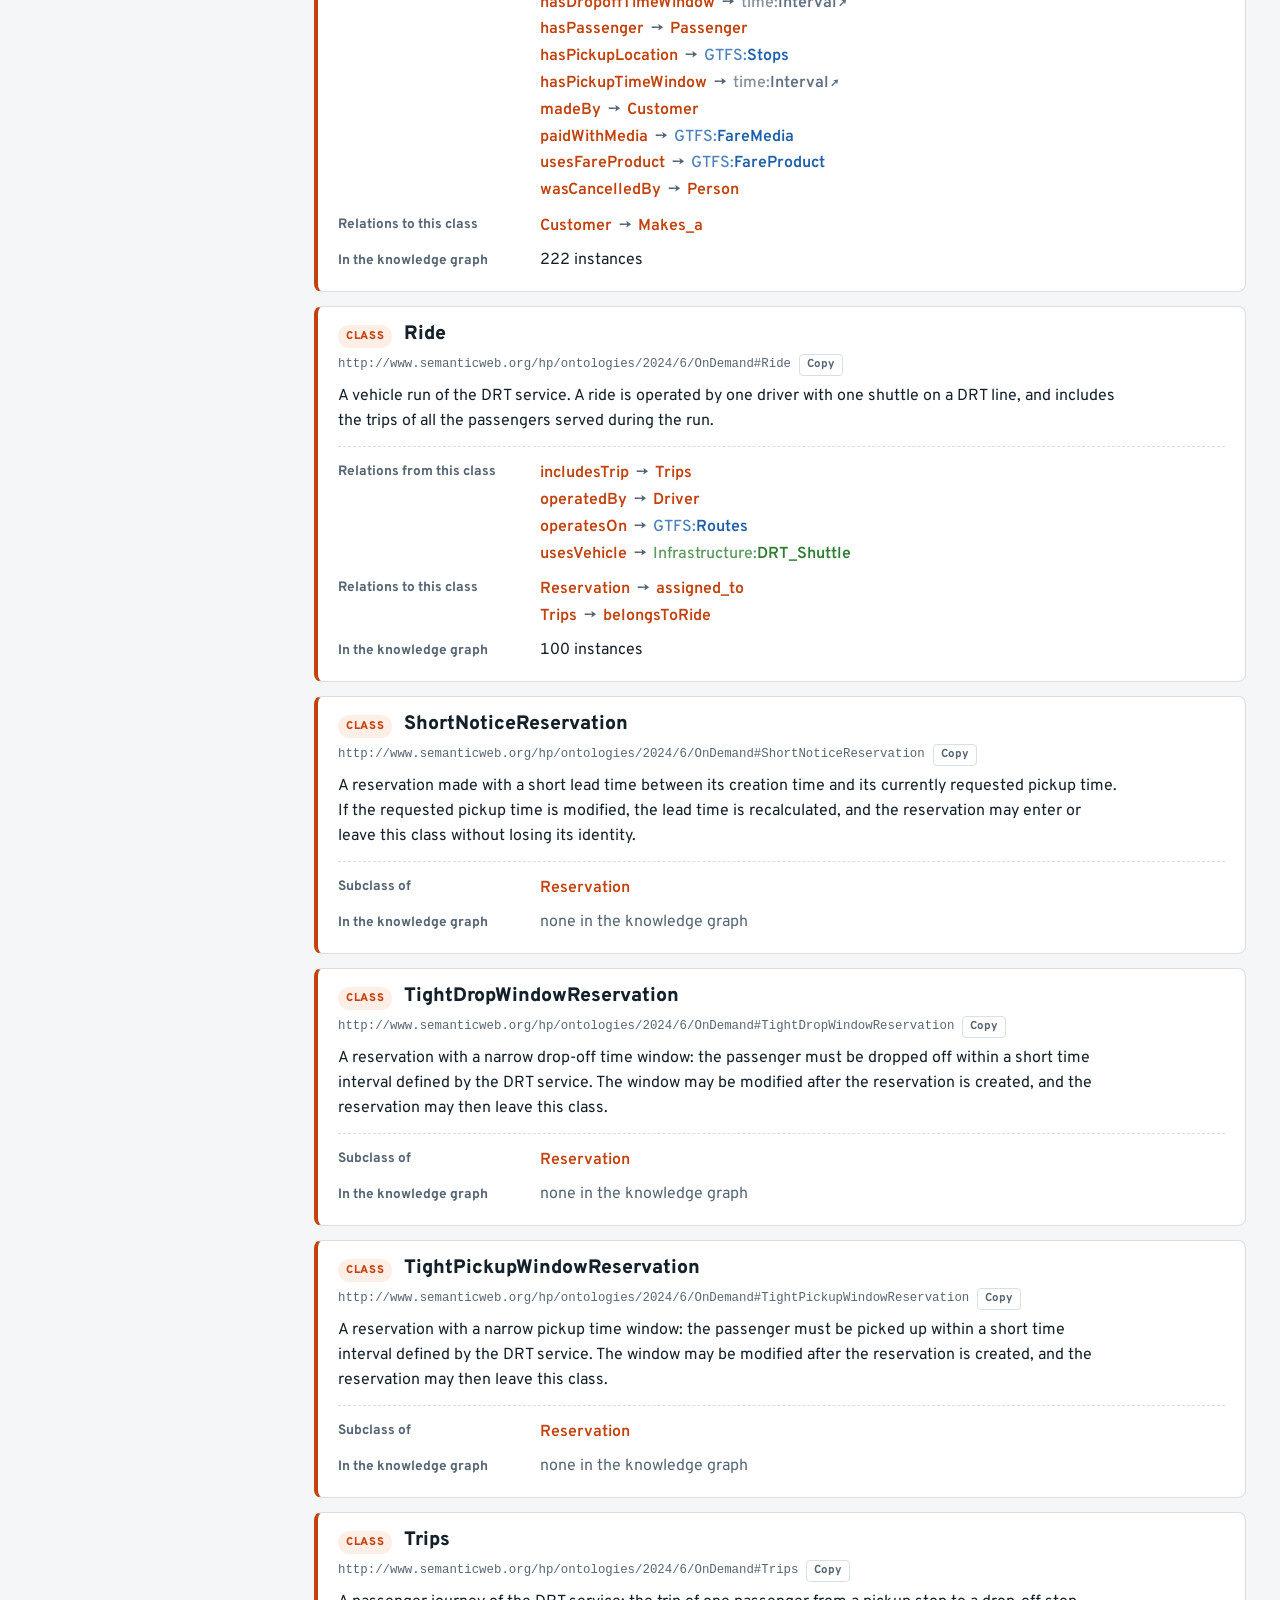
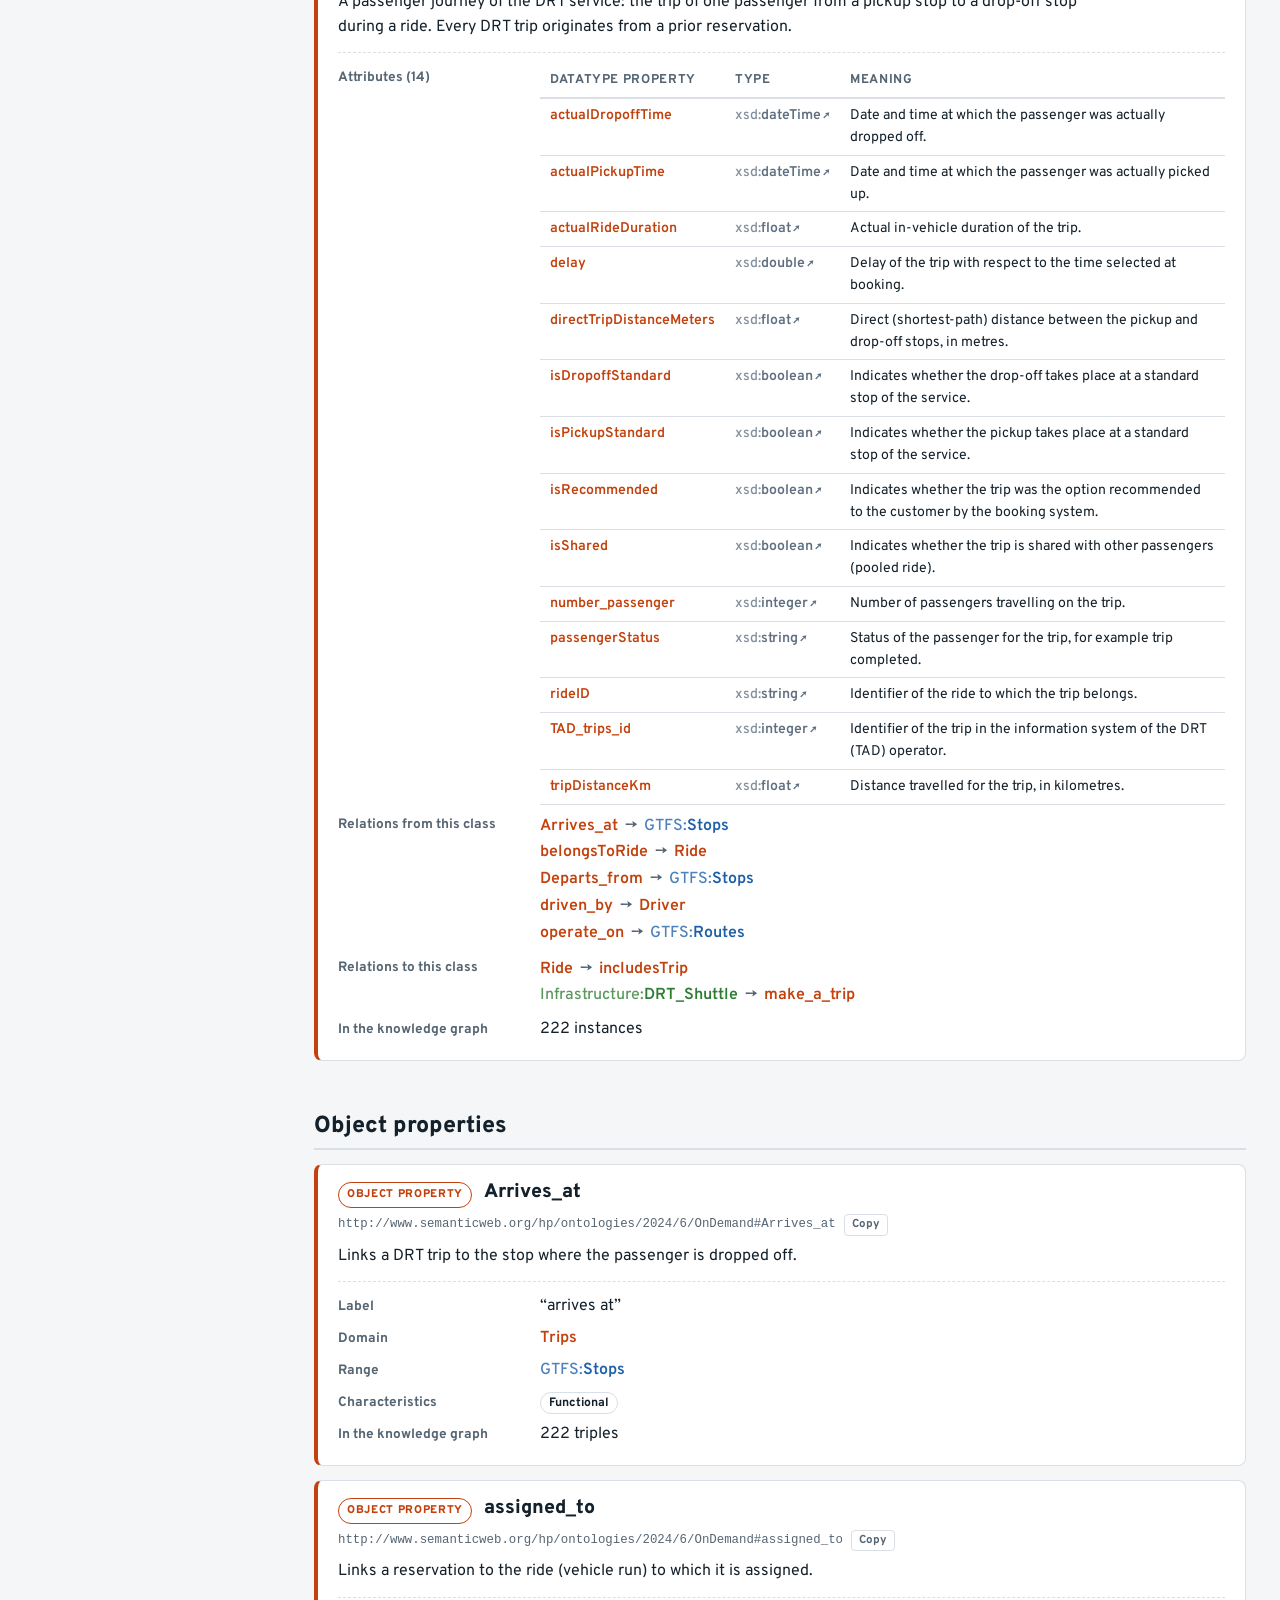
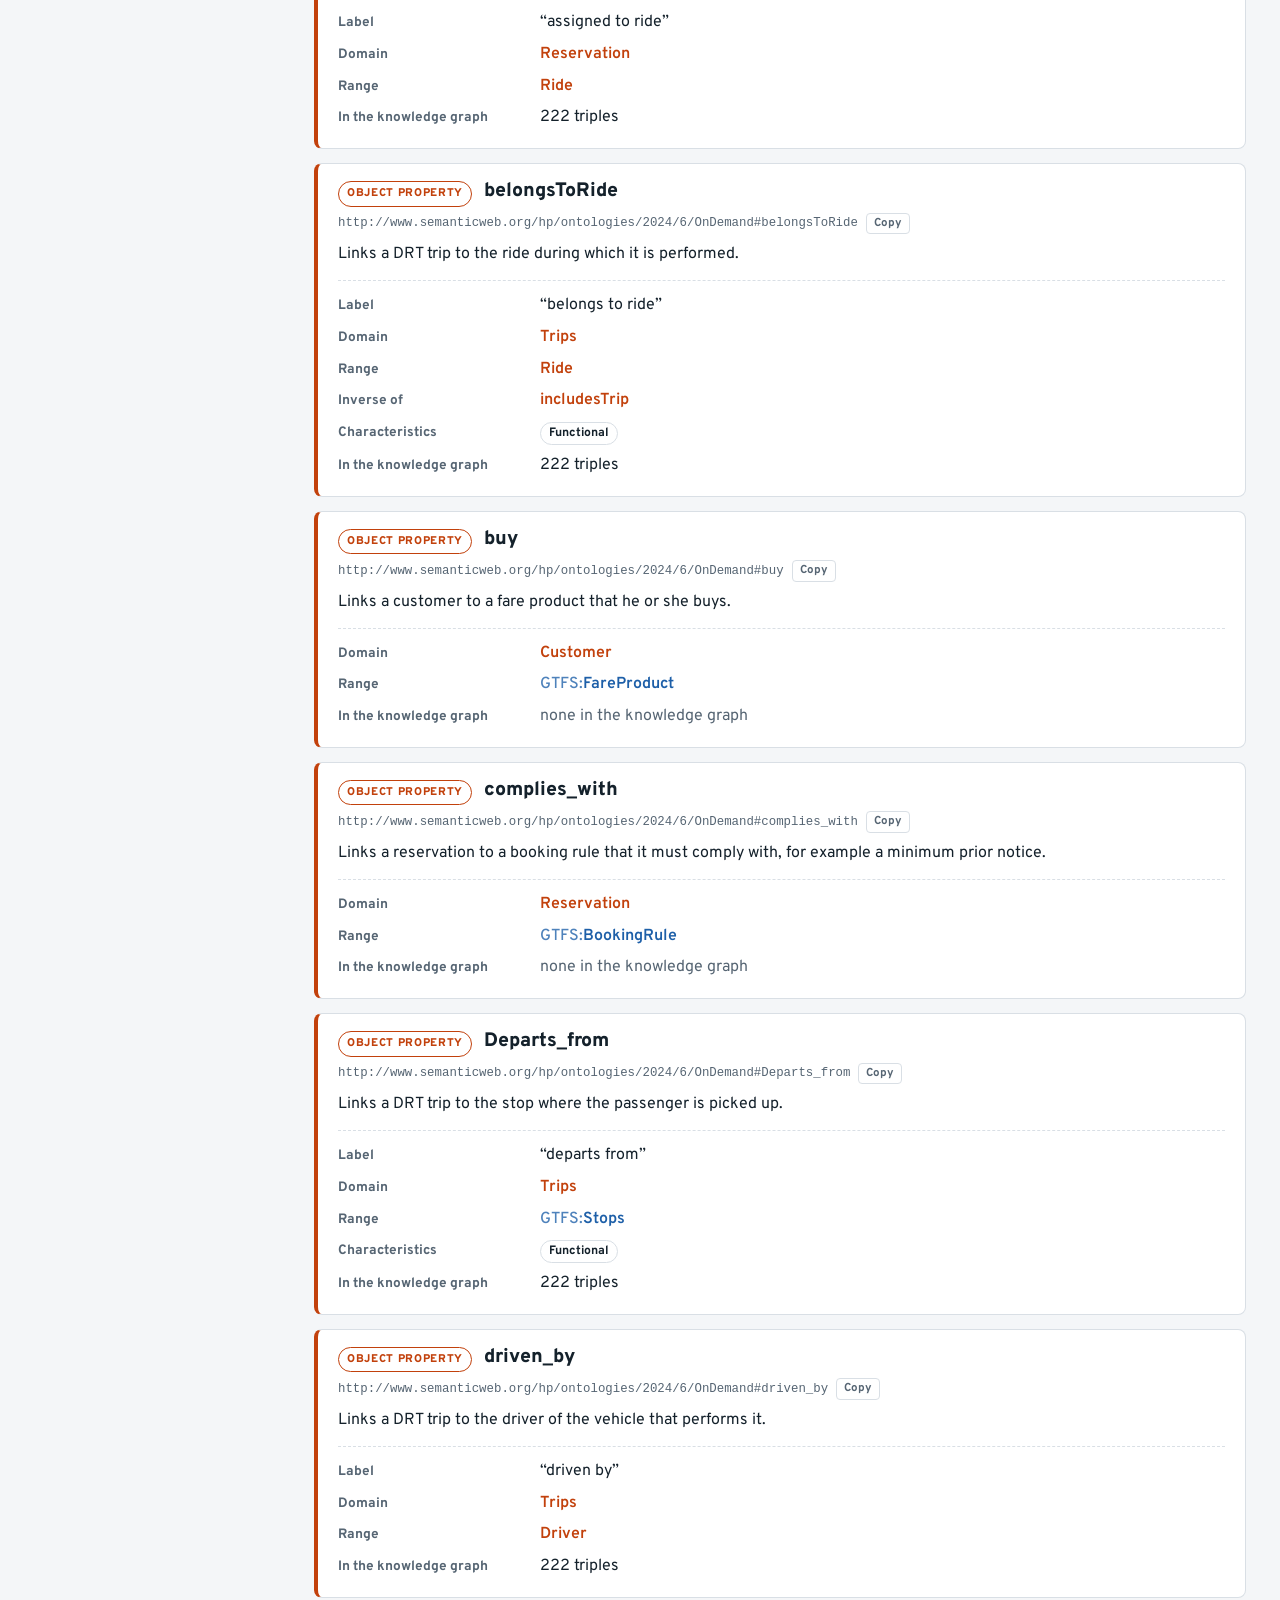
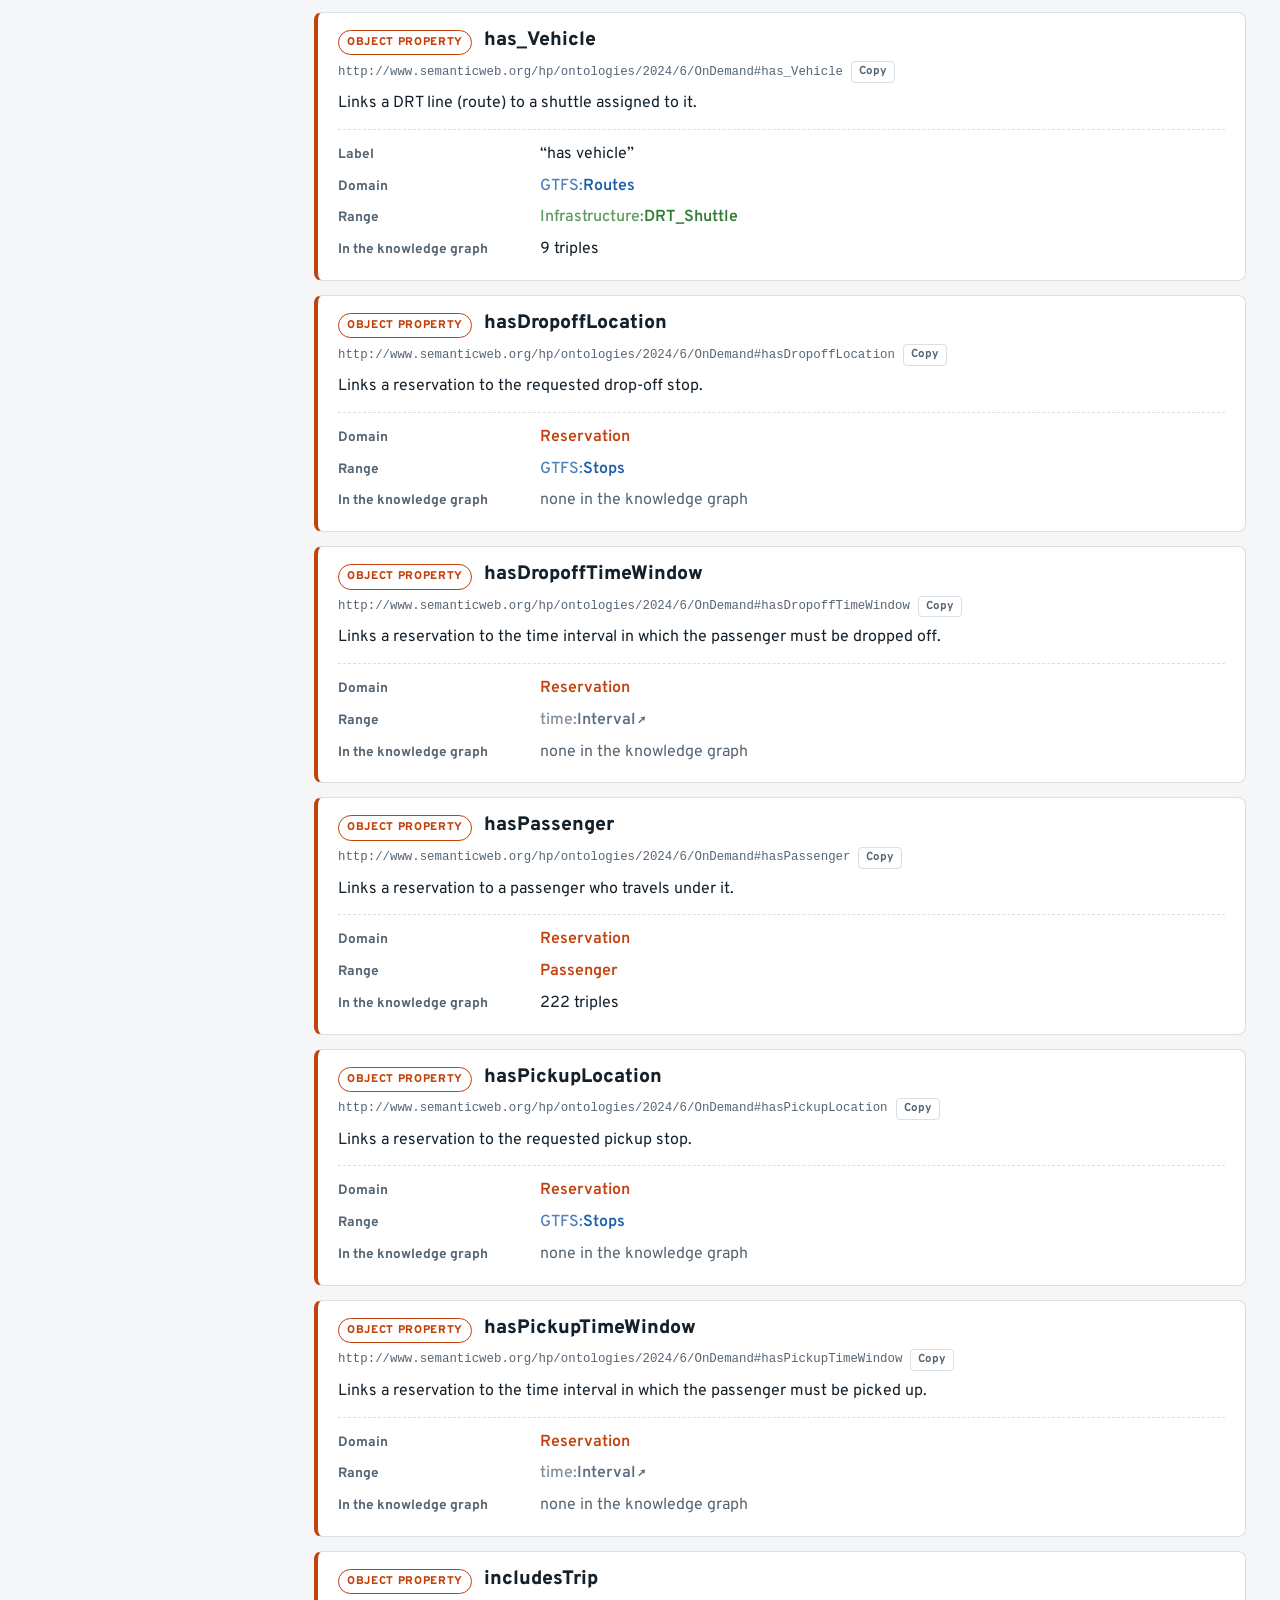
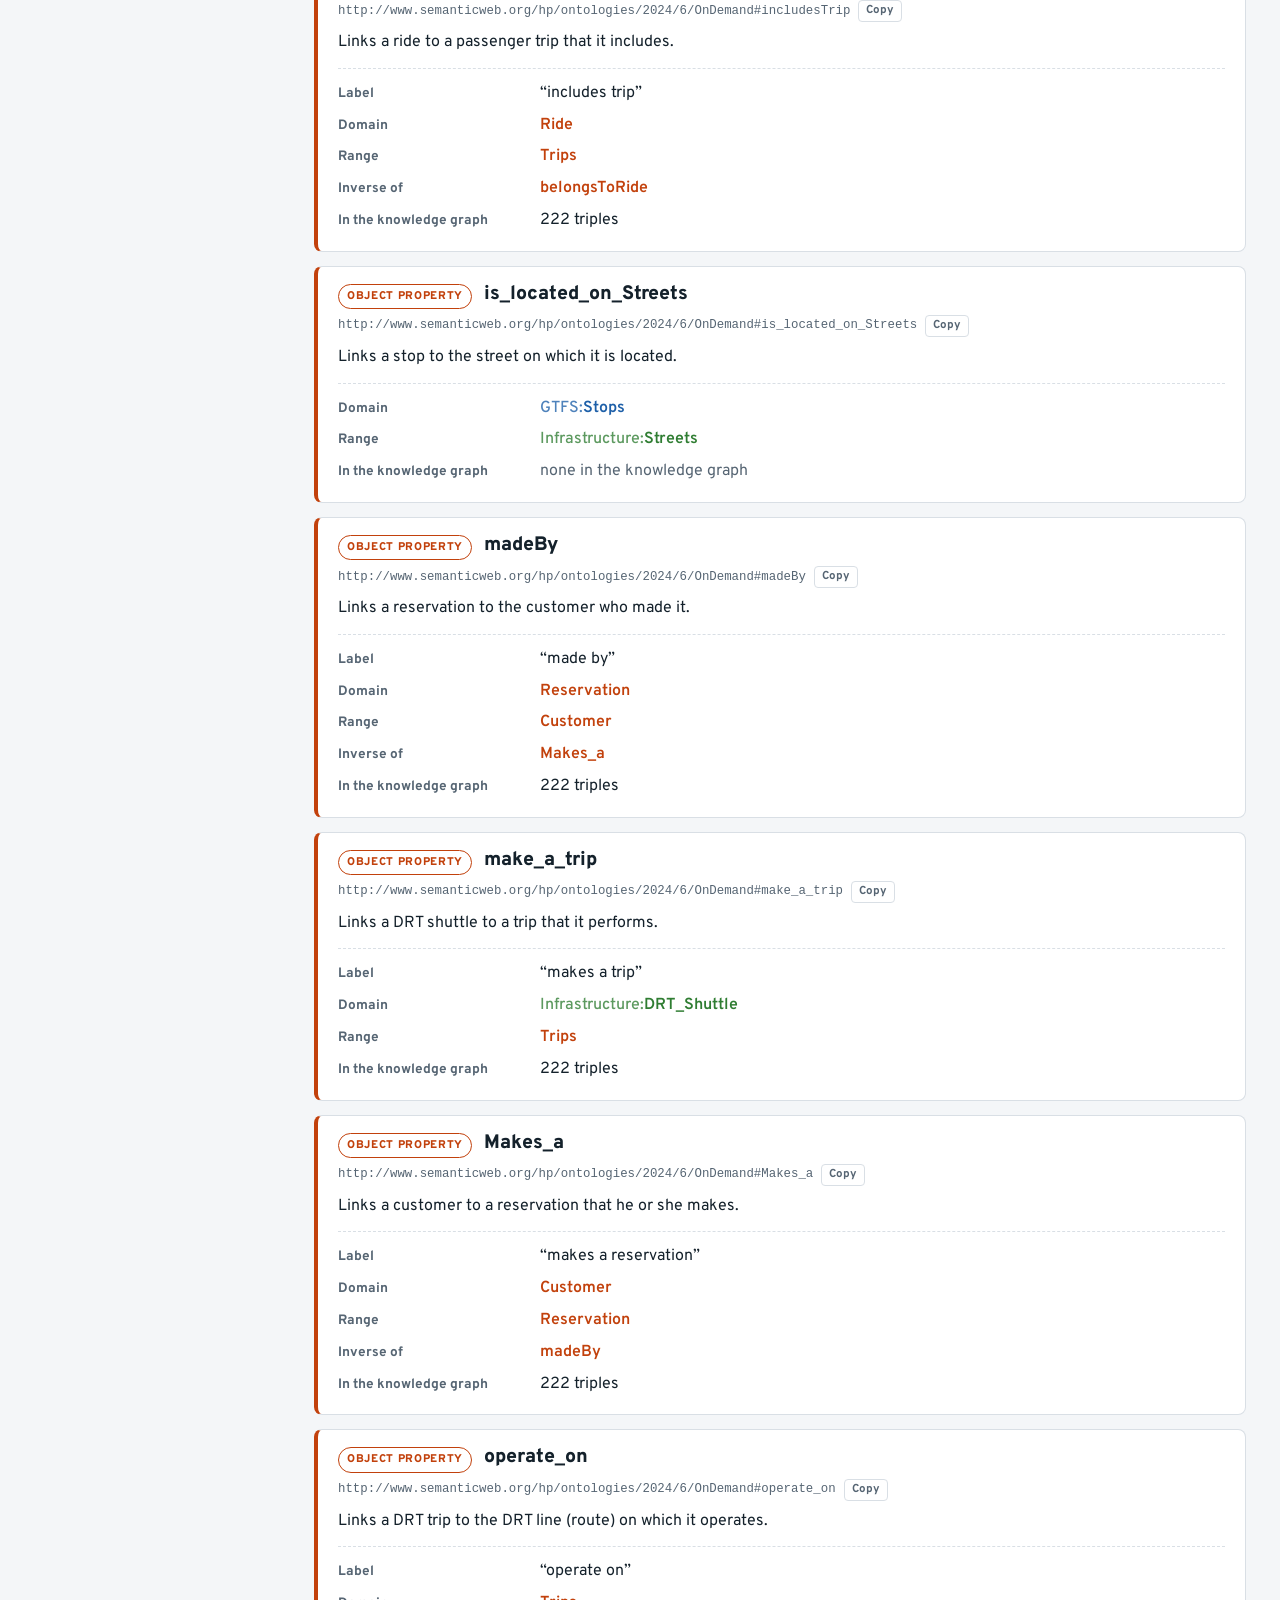
==== commit 512f747b: "Update drt.html" ====
--- a/drt.html
+++ b/drt.html
@@ -30,7 +30,7 @@
       <p class="eyebrow">Module · prefix <code>DRT:</code></p>
       <h1>DRT core</h1>
       <p class="lead">The Demand-Responsive Transport (DRT) module focuses on the representation of passenger mobility demand and its relationship with the organization of on-demand transport services operated by autonomous shuttles.</p>
-    <p class="lead">The module describes each transport request through its spatial, temporal and individual constraints, including pickup and drop-off locations, departure and arrival time windows, booking notice, walking times, maximum acceptable travel duration and accessibility requirements.</p>
+    <p class="lead">The module describes each transport request through its spatial, temporal and individual constraints, including pickup and drop-off locations, departure and arrival time windows, booking notice, maximum acceptable travel duration and accessibility requirements.</p>
    <p class="lead">The modeling distinguishes between the customer who makes a reservation, the passengers associated with it, the individual trips and the vehicle rides assigned to serve the requested journeys. This distinction makes it possible to represent shared rides while preserving the specific mobility requirements of each reservation.</p> 
    <p class="lead"> As the central component of the Urban-Mobility-Ontology, the DRT module integrates passenger demand with the public transport supply (GTFS), the urban environment (Infrastructure) and disruptive events (Events). This integrated representation provides a basis for analyzing passenger mobility needs, identifying alternative public transport services and assessing the impact of disruptions on planned journeys.</p>
     </div>
@@ -651,9 +651,9 @@
 </g>
 </svg></div></div><figcaption>Subclass links declared in the DRT core file: each arrow with a hollow head goes from a class to its superclass. Grey boxes are classes of reused ontologies. Click a box to open its entry. <a href="diagrams/drt-hierarchy.svg" target="_blank" rel="noopener">Open the diagram full size</a>.</figcaption></figure><ul class="legend"><li><span class="lg box"></span>class of this module</li><li><span class="lg box dashed"></span>class of a reused ontology</li><li><span class="lg arrow hollow"></span>subclass of</li></ul></section>
     <section class="block" id="index"><h2>Index of terms</h2>
-      <div class="xref-group"><h3 id="classes-index">Classes <span class="count">12</span></h3><ul class="xref"><li><a class="t k-c m-drt" href="#Admin" title="DRT:Admin: A person who administers the DRT service, for example an operator or a call-centre agent…">Admin</a></li><li><a class="t k-c m-drt" href="#ComfortSensitiveReservation" title="DRT:ComfortSensitiveReservation: A reservation made by a user with a reduced-mobility (PMR) or elderly profile. Such…">ComfortSensitiveReservation</a></li><li><a class="t k-c m-drt" href="#Customer" title="DRT:Customer: A person who books DRT trips. The customer makes the reservation and may travel or book…">Customer</a></li><li><a class="t k-c m-drt" href="#Driver" title="DRT:Driver: A person who drives the vehicle during a ride or, for an autonomous shuttle, supervises…">Driver</a></li><li><a class="t k-c m-drt" href="#Passenger" title="DRT:Passenger: A person who travels on a DRT trip under a reservation.">Passenger</a></li><li><a class="t k-c m-drt" href="#Person" title="DRT:Person: A person involved in the DRT service: a customer, a passenger, a driver or an…">Person</a></li><li><a class="t k-c m-drt" href="#Reservation" title="DRT:Reservation: A booking for the on-demand transport service, made by a customer for one or more…">Reservation</a></li><li><a class="t k-c m-drt" href="#Ride" title="DRT:Ride: A vehicle run of the DRT service. A ride is operated by one driver with one shuttle on a…">Ride</a></li><li><a class="t k-c m-drt" href="#ShortNoticeReservation" title="DRT:ShortNoticeReservation: A reservation made with a short lead time between its creation time and its currently…">ShortNoticeReservation</a></li><li><a class="t k-c m-drt" href="#TightDropWindowReservation" title="DRT:TightDropWindowReservation: A reservation with a narrow drop-off time window: the passenger must be dropped off…">TightDropWindowReservation</a></li><li><a class="t k-c m-drt" href="#TightPickupWindowReservation" title="DRT:TightPickupWindowReservation: A reservation with a narrow pickup time window: the passenger must be picked up within a…">TightPickupWindowReservation</a></li><li><a class="t k-c m-drt" href="#Trips" title="DRT:Trips: A passenger journey of the DRT service: the trip of one passenger from a pickup stop to a…">Trips</a></li></ul></div><div class="xref-group"><h3 id="object-properties-index">Object properties <span class="count">29</span></h3><ul class="xref"><li><a class="t k-op m-drt" href="#Arrives_at" title="DRT:Arrives_at: Links a DRT trip to the stop where the passenger is dropped off.">Arrives_at</a></li><li><a class="t k-op m-drt" href="#assigned_to" title="DRT:assigned_to: Links a reservation to the ride (vehicle run) to which it is assigned.">assigned_to</a></li><li><a class="t k-op m-drt" href="#belongsToRide" title="DRT:belongsToRide: Links a DRT trip to the ride during which it is performed.">belongsToRide</a></li><li><a class="t k-op m-drt" href="#buy" title="DRT:buy: Links a customer to a fare product that he or she buys.">buy</a></li><li><a class="t k-op m-drt" href="#complies_with" title="DRT:complies_with: Links a reservation to a booking rule that it must comply with, for example a minimum…">complies_with</a></li><li><a class="t k-op m-drt" href="#Departs_from" title="DRT:Departs_from: Links a DRT trip to the stop where the passenger is picked up.">Departs_from</a></li><li><a class="t k-op m-drt" href="#driven_by" title="DRT:driven_by: Links a DRT trip to the driver of the vehicle that performs it.">driven_by</a></li><li><a class="t k-op m-drt" href="#has_Vehicle" title="DRT:has_Vehicle: Links a DRT line (route) to a shuttle assigned to it.">has_Vehicle</a></li><li><a class="t k-op m-drt" href="#hasDropoffLocation" title="DRT:hasDropoffLocation: Links a reservation to the requested drop-off stop.">hasDropoffLocation</a></li><li><a class="t k-op m-drt" href="#hasDropoffTimeWindow" title="DRT:hasDropoffTimeWindow: Links a reservation to the time interval in which the passenger must be dropped off.">hasDropoffTimeWindow</a></li><li><a class="t k-op m-drt" href="#hasPassenger" title="DRT:hasPassenger: Links a reservation to a passenger who travels under it.">hasPassenger</a></li><li><a class="t k-op m-drt" href="#hasPickupLocation" title="DRT:hasPickupLocation: Links a reservation to the requested pickup stop.">hasPickupLocation</a></li><li><a class="t k-op m-drt" href="#hasPickupTimeWindow" title="DRT:hasPickupTimeWindow: Links a reservation to the time interval in which the passenger must be picked up.">hasPickupTimeWindow</a></li><li><a class="t k-op m-drt" href="#includesTrip" title="DRT:includesTrip: Links a ride to a passenger trip that it includes.">includesTrip</a></li><li><a class="t k-op m-drt" href="#is_located_on_Streets" title="DRT:is_located_on_Streets: Links a stop to the street on which it is located.">is_located_on_Streets</a></li><li><a class="t k-op m-drt" href="#madeBy" title="DRT:madeBy: Links a reservation to the customer who made it.">madeBy</a></li><li><a class="t k-op m-drt" href="#make_a_trip" title="DRT:make_a_trip: Links a DRT shuttle to a trip that it performs.">make_a_trip</a></li><li><a class="t k-op m-drt" href="#Makes_a" title="DRT:Makes_a: Links a customer to a reservation that he or she makes.">Makes_a</a></li><li><a class="t k-op m-drt" href="#operate_on" title="DRT:operate_on: Links a DRT trip to the DRT line (route) on which it operates.">operate_on</a></li><li><a class="t k-op m-drt" href="#operatedBy" title="DRT:operatedBy: Links a ride to the driver who operates it.">operatedBy</a></li><li><a class="t k-op m-drt" href="#operatesOn" title="DRT:operatesOn: Links a ride to the DRT line (route) on which it operates.">operatesOn</a></li><li><a class="t k-op m-drt" href="#paidWithMedia" title="DRT:paidWithMedia: Links a reservation to the fare medium used to pay for it.">paidWithMedia</a></li><li><a class="t k-op m-drt" href="#StopAt" title="DRT:StopAt: Links a DRT shuttle to a stop that it serves.">StopAt</a></li><li><a class="t k-op m-drt" href="#Travels_by" title="DRT:Travels_by: Links a passenger to the DRT shuttle in which he or she travels.">Travels_by</a></li><li><a class="t k-op m-drt" href="#Use_fare_media" title="DRT:Use_fare_media: Links a customer to a fare medium (card, ticket or app) that he or she uses.">Use_fare_media</a></li><li><a class="t k-op m-drt" href="#usesFareProduct" title="DRT:usesFareProduct: Links a reservation to the fare product applied to it.">usesFareProduct</a></li><li><a class="t k-op m-drt" href="#usesVehicle" title="DRT:usesVehicle: Links a ride to the DRT shuttle that performs it.">usesVehicle</a></li><li><a class="t k-op m-drt" href="#wait_at" title="DRT:wait_at: Links a passenger to the stop where he or she waits to be picked up.">wait_at</a></li><li><a class="t k-op m-drt" href="#wasCancelledBy" title="DRT:wasCancelledBy: Links a cancelled reservation to the person who cancelled it: the customer, the driver or…">wasCancelledBy</a></li></ul></div><div class="xref-group"><h3 id="datatype-properties-index">Datatype properties <span class="count">67</span></h3><ul class="xref"><li><a class="t k-dp m-drt" href="#actualDropoffTime" title="DRT:actualDropoffTime: Date and time at which the passenger was actually dropped off.">actualDropoffTime</a></li><li><a class="t k-dp m-drt" href="#actualPickupTime" title="DRT:actualPickupTime: Date and time at which the passenger was actually picked up.">actualPickupTime</a></li><li><a class="t k-dp m-drt" href="#actualRideDuration" title="DRT:actualRideDuration: Actual in-vehicle duration of the trip.">actualRideDuration</a></li><li><a class="t k-dp m-drt" href="#arrivalTime" title="DRT:arrivalTime: Requested arrival time at the destination.">arrivalTime</a></li><li><a class="t k-dp m-drt" href="#bookedFrom" title="DRT:bookedFrom: Channel through which the reservation was made: mobile app, call centre, driver app or…">bookedFrom</a></li><li><a class="t k-dp m-drt" href="#bookingCreatedAt" title="DRT:bookingCreatedAt: Date and time at which the booking was created.">bookingCreatedAt</a></li><li><a class="t k-dp m-drt" href="#buslineCode" title="DRT:buslineCode: Code of the DRT (TAD) line associated with the route.">buslineCode</a></li><li><a class="t k-dp m-drt" href="#buslineName" title="DRT:buslineName: Name of the DRT (TAD) line associated with the route.">buslineName</a></li><li><a class="t k-dp m-drt" href="#cancellationReason" title="DRT:cancellationReason: Reason given for the cancellation of the reservation (free text).">cancellationReason</a></li><li><a class="t k-dp m-drt" href="#Capacit%C3%A9" title="DRT:Capacité: Passenger capacity of the shuttle.">Capacité</a></li><li><a class="t k-dp m-drt" href="#clientComment" title="DRT:clientComment: Free-text comment left by the customer.">clientComment</a></li><li><a class="t k-dp m-drt" href="#constraintPrecision" title="DRT:constraintPrecision: Precision attached to the time constraint expressed by the customer.">constraintPrecision</a></li><li><a class="t k-dp m-drt" href="#constraintType" title="DRT:constraintType: Type of time constraint expressed by the customer, for example a desired pickup time or a…">constraintType</a></li><li><a class="t k-dp m-drt" href="#Cout" title="DRT:Cout: Operating cost of the shuttle.">Cout</a></li><li><a class="t k-dp m-drt" href="#dateTransport" title="DRT:dateTransport: Date of the requested journey.">dateTransport</a></li><li><a class="t k-dp m-drt" href="#delay" title="DRT:delay: Delay of the trip with respect to the time selected at booking.">delay</a></li><li><a class="t k-dp m-drt" href="#departureTime" title="DRT:departureTime: Requested departure time from the origin.">departureTime</a></li><li><a class="t k-dp m-drt" href="#directTripDistanceMeters" title="DRT:directTripDistanceMeters: Direct (shortest-path) distance between the pickup and drop-off stops, in metres.">directTripDistanceMeters</a></li><li><a class="t k-dp m-drt" href="#distance" title="DRT:distance: Distance of the requested journey.">distance</a></li><li><a class="t k-dp m-drt" href="#driverEmail" title="DRT:driverEmail: E-mail address of the driver.">driverEmail</a></li><li><a class="t k-dp m-drt" href="#driverName" title="DRT:driverName: Name of the driver.">driverName</a></li><li><a class="t k-dp m-drt" href="#dropoffSlackSec" title="DRT:dropoffSlackSec: Slack of the drop-off time window, in seconds: the tolerance around the requested…">dropoffSlackSec</a></li><li><a class="t k-dp m-drt" href="#dropoffWalkTime" title="DRT:dropoffWalkTime: Walking time between the drop-off stop and the final destination.">dropoffWalkTime</a></li><li><a class="t k-dp m-drt" href="#dur%C3%A9eTrajet" title="DRT:duréeTrajet: Duration of the journey.">duréeTrajet</a></li><li><a class="t k-dp m-drt" href="#Email" title="DRT:Email: E-mail address of the person.">Email</a></li><li><a class="t k-dp m-drt" href="#entryDate" title="DRT:entryDate: Date and time at which the reservation was entered in the booking system.">entryDate</a></li><li><a class="t k-dp m-drt" href="#firstName" title="DRT:firstName: First name of the person.">firstName</a></li><li><a class="t k-dp m-drt" href="#gender" title="DRT:gender: Gender of the person.">gender</a></li><li><a class="t k-dp m-drt" href="#indicationToDriver" title="DRT:indicationToDriver: Free-text instructions for the driver, for example the exact meeting point.">indicationToDriver</a></li><li><a class="t k-dp m-drt" href="#initialPrice" title="DRT:initialPrice: Price initially quoted for the reservation.">initialPrice</a></li><li><a class="t k-dp m-drt" href="#isDropoffStandard" title="DRT:isDropoffStandard: Indicates whether the drop-off takes place at a standard stop of the service.">isDropoffStandard</a></li><li><a class="t k-dp m-drt" href="#isPickupStandard" title="DRT:isPickupStandard: Indicates whether the pickup takes place at a standard stop of the service.">isPickupStandard</a></li><li><a class="t k-dp m-drt" href="#isPMR" title="DRT:isPMR: Indicates whether the person has reduced mobility (in French: personne à mobilité…">isPMR</a></li><li><a class="t k-dp m-drt" href="#isRecommended" title="DRT:isRecommended: Indicates whether the trip was the option recommended to the customer by the booking…">isRecommended</a></li><li><a class="t k-dp m-drt" href="#isShared" title="DRT:isShared: Indicates whether the trip is shared with other passengers (pooled ride).">isShared</a></li><li><a class="t k-dp m-drt" href="#lastName" title="DRT:lastName: Last name of the person.">lastName</a></li><li><a class="t k-dp m-drt" href="#latestDropoffTime" title="DRT:latestDropoffTime: Latest acceptable drop-off time: the end of the drop-off time window.">latestDropoffTime</a></li><li><a class="t k-dp m-drt" href="#latestPickupTime" title="DRT:latestPickupTime: Latest acceptable pickup time: the end of the pickup time window.">latestPickupTime</a></li><li><a class="t k-dp m-drt" href="#maxRideFactor" title="DRT:maxRideFactor: Maximum ride-time factor: the in-vehicle time of the passenger may not exceed this factor…">maxRideFactor</a></li><li><a class="t k-dp m-drt" href="#motif" title="DRT:motif: Reason for the journey, as recorded by the operator.">motif</a></li><li><a class="t k-dp m-drt" href="#noticeSec" title="DRT:noticeSec: Notice time, in seconds: the time between the creation of the request and the requested…">noticeSec</a></li><li><a class="t k-dp m-drt" href="#number_passenger" title="DRT:number_passenger: Number of passengers travelling on the trip.">number_passenger</a></li><li><a class="t k-dp m-drt" href="#numberOfPeople" title="DRT:numberOfPeople: Number of people covered by the reservation.">numberOfPeople</a></li><li><a class="t k-dp m-drt" href="#passengerStatus" title="DRT:passengerStatus: Status of the passenger for the trip, for example trip completed.">passengerStatus</a></li><li><a class="t k-dp m-drt" href="#paymentMode" title="DRT:paymentMode: Payment mode of the reservation, for example on board with a pass.">paymentMode</a></li><li><a class="t k-dp m-drt" href="#pickupSlackSec" title="DRT:pickupSlackSec: Slack of the pickup time window, in seconds: the tolerance around the requested pickup…">pickupSlackSec</a></li><li><a class="t k-dp m-drt" href="#pickupWalkTime" title="DRT:pickupWalkTime: Walking time between the origin and the pickup stop.">pickupWalkTime</a></li><li><a class="t k-dp m-drt" href="#releaseTimeHHMM" title="DRT:releaseTimeHHMM: Release time of the request, formatted as HHMM: the time at which the request becomes…">releaseTimeHHMM</a></li><li><a class="t k-dp m-drt" href="#releaseTimeSec" title="DRT:releaseTimeSec: Release time of the request, in seconds, as used by the dynamic dial-a-ride solver.">releaseTimeSec</a></li><li><a class="t k-dp m-drt" href="#requestID" title="DRT:requestID: Identifier of the request in the input of the dial-a-ride solver.">requestID</a></li><li><a class="t k-dp m-drt" href="#reservationNumber" title="DRT:reservationNumber: Number of the reservation in the booking system.">reservationNumber</a></li><li><a class="t k-dp m-drt" href="#rideID" title="DRT:rideID: Identifier of the ride to which the trip belongs.">rideID</a></li><li><a class="t k-dp m-drt" href="#selectedDropoffTime" title="DRT:selectedDropoffTime: Drop-off time selected by the customer at booking.">selectedDropoffTime</a></li><li><a class="t k-dp m-drt" href="#selectedPickupTime" title="DRT:selectedPickupTime: Pickup time selected by the customer at booking.">selectedPickupTime</a></li><li><a class="t k-dp m-drt" href="#selectedRideDuration" title="DRT:selectedRideDuration: Ride duration of the option selected at booking.">selectedRideDuration</a></li><li><a class="t k-dp m-drt" href="#status" title="DRT:status: Status of the reservation in the booking system, for example validated or cancelled.">status</a></li><li><a class="t k-dp m-drt" href="#TAD_speed" title="DRT:TAD_speed: Commercial speed of the shuttle (TAD: transport à la demande, the French term for DRT).">TAD_speed</a></li><li><a class="t k-dp m-drt" href="#TAD_trips_id" title="DRT:TAD_trips_id: Identifier of the trip in the information system of the DRT (TAD) operator.">TAD_trips_id</a></li><li><a class="t k-dp m-drt" href="#TAD_type" title="DRT:TAD_type: Type of DRT vehicle, for example its size or category.">TAD_type</a></li><li><a class="t k-dp m-drt" href="#theoreticalTripDistanceKm" title="DRT:theoreticalTripDistanceKm: Theoretical distance of the requested journey, in kilometres.">theoreticalTripDistanceKm</a></li><li><a class="t k-dp m-drt" href="#totalPrice" title="DRT:totalPrice: Total price paid for the reservation.">totalPrice</a></li><li><a class="t k-dp m-drt" href="#tripDistanceKm" title="DRT:tripDistanceKm: Distance travelled for the trip, in kilometres.">tripDistanceKm</a></li><li><a class="t k-dp m-drt" href="#tripPurpose" title="DRT:tripPurpose: Purpose of the journey, for example work, health or shopping.">tripPurpose</a></li><li><a class="t k-dp m-drt" href="#userID" title="DRT:userID: Identifier of the user in the booking system.">userID</a></li><li><a class="t k-dp m-drt" href="#vatAmount" title="DRT:vatAmount: Amount of VAT included in the price.">vatAmount</a></li><li><a class="t k-dp m-drt" href="#vehicleName" title="DRT:vehicleName: Name of the DRT shuttle.">vehicleName</a></li><li><a class="t k-dp m-drt" href="#year" title="DRT:year: Year of the journey.">year</a></li></ul></div>
+      <div class="xref-group"><h3 id="classes-index">Classes <span class="count">12</span></h3><ul class="xref"><li><a class="t k-c m-drt" href="#Admin" title="DRT:Admin: A person who administers the DRT service, for example an operator or a call-centre agent…">Admin</a></li><li><a class="t k-c m-drt" href="#ComfortSensitiveReservation" title="DRT:ComfortSensitiveReservation: A reservation made by a user with a reduced-mobility (PMR) or elderly profile. Such…">ComfortSensitiveReservation</a></li><li><a class="t k-c m-drt" href="#Customer" title="DRT:Customer: A person who books DRT trips. The customer makes the reservation and may travel or book…">Customer</a></li><li><a class="t k-c m-drt" href="#Driver" title="DRT:Driver: A person who drives the vehicle during a ride or, for an autonomous shuttle, supervises…">Driver</a></li><li><a class="t k-c m-drt" href="#Passenger" title="DRT:Passenger: A person who travels on a DRT trip under a reservation.">Passenger</a></li><li><a class="t k-c m-drt" href="#Person" title="DRT:Person: A person involved in the DRT service: a customer, a passenger, a driver or an…">Person</a></li><li><a class="t k-c m-drt" href="#Reservation" title="DRT:Reservation: A booking for the on-demand transport service, made by a customer for one or more…">Reservation</a></li><li><a class="t k-c m-drt" href="#Ride" title="DRT:Ride: A vehicle run of the DRT service. A ride is operated by one driver with one shuttle on a…">Ride</a></li><li><a class="t k-c m-drt" href="#ShortNoticeReservation" title="DRT:ShortNoticeReservation: A reservation made with a short lead time between its creation time and its currently…">ShortNoticeReservation</a></li><li><a class="t k-c m-drt" href="#TightDropWindowReservation" title="DRT:TightDropWindowReservation: A reservation with a narrow drop-off time window: the passenger must be dropped off…">TightDropWindowReservation</a></li><li><a class="t k-c m-drt" href="#TightPickupWindowReservation" title="DRT:TightPickupWindowReservation: A reservation with a narrow pickup time window: the passenger must be picked up within a…">TightPickupWindowReservation</a></li><li><a class="t k-c m-drt" href="#Trips" title="DRT:Trips: A passenger journey of the DRT service: the trip of one passenger from a pickup stop to a…">Trips</a></li></ul></div><div class="xref-group"><h3 id="object-properties-index">Object properties <span class="count">29</span></h3><ul class="xref"><li><a class="t k-op m-drt" href="#Arrives_at" title="DRT:Arrives_at: Links a DRT trip to the stop where the passenger is dropped off.">Arrives_at</a></li><li><a class="t k-op m-drt" href="#assigned_to" title="DRT:assigned_to: Links a reservation to the ride (vehicle run) to which it is assigned.">assigned_to</a></li><li><a class="t k-op m-drt" href="#belongsToRide" title="DRT:belongsToRide: Links a DRT trip to the ride during which it is performed.">belongsToRide</a></li><li><a class="t k-op m-drt" href="#buy" title="DRT:buy: Links a customer to a fare product that he or she buys.">buy</a></li><li><a class="t k-op m-drt" href="#complies_with" title="DRT:complies_with: Links a reservation to a booking rule that it must comply with, for example a minimum…">complies_with</a></li><li><a class="t k-op m-drt" href="#Departs_from" title="DRT:Departs_from: Links a DRT trip to the stop where the passenger is picked up.">Departs_from</a></li><li><a class="t k-op m-drt" href="#driven_by" title="DRT:driven_by: Links a DRT trip to the driver of the vehicle that performs it.">driven_by</a></li><li><a class="t k-op m-drt" href="#has_Vehicle" title="DRT:has_Vehicle: Links a DRT line (route) to a shuttle assigned to it.">has_Vehicle</a></li><li><a class="t k-op m-drt" href="#hasDropoffLocation" title="DRT:hasDropoffLocation: Links a reservation to the requested drop-off stop.">hasDropoffLocation</a></li><li><a class="t k-op m-drt" href="#hasDropoffTimeWindow" title="DRT:hasDropoffTimeWindow: Links a reservation to the time interval in which the passenger must be dropped off.">hasDropoffTimeWindow</a></li><li><a class="t k-op m-drt" href="#hasPassenger" title="DRT:hasPassenger: Links a reservation to a passenger who travels under it.">hasPassenger</a></li><li><a class="t k-op m-drt" href="#hasPickupLocation" title="DRT:hasPickupLocation: Links a reservation to the requested pickup stop.">hasPickupLocation</a></li><li><a class="t k-op m-drt" href="#hasPickupTimeWindow" title="DRT:hasPickupTimeWindow: Links a reservation to the time interval in which the passenger must be picked up.">hasPickupTimeWindow</a></li><li><a class="t k-op m-drt" href="#includesTrip" title="DRT:includesTrip: Links a ride to a passenger trip that it includes.">includesTrip</a></li><li><a class="t k-op m-drt" href="#is_located_on_Streets" title="DRT:is_located_on_Streets: Links a stop to the street on which it is located.">is_located_on_Streets</a></li><li><a class="t k-op m-drt" href="#madeBy" title="DRT:madeBy: Links a reservation to the customer who made it.">madeBy</a></li><li><a class="t k-op m-drt" href="#make_a_trip" title="DRT:make_a_trip: Links a DRT shuttle to a trip that it performs.">make_a_trip</a></li><li><a class="t k-op m-drt" href="#Makes_a" title="DRT:Makes_a: Links a customer to a reservation that he or she makes.">Makes_a</a></li><li><a class="t k-op m-drt" href="#operate_on" title="DRT:operate_on: Links a DRT trip to the DRT line (route) on which it operates.">operate_on</a></li><li><a class="t k-op m-drt" href="#operatedBy" title="DRT:operatedBy: Links a ride to the driver who operates it.">operatedBy</a></li><li><a class="t k-op m-drt" href="#operatesOn" title="DRT:operatesOn: Links a ride to the DRT line (route) on which it operates.">operatesOn</a></li><li><a class="t k-op m-drt" href="#paidWithMedia" title="DRT:paidWithMedia: Links a reservation to the fare medium used to pay for it.">paidWithMedia</a></li><li><a class="t k-op m-drt" href="#StopAt" title="DRT:StopAt: Links a DRT shuttle to a stop that it serves.">StopAt</a></li><li><a class="t k-op m-drt" href="#Travels_by" title="DRT:Travels_by: Links a passenger to the DRT shuttle in which he or she travels.">Travels_by</a></li><li><a class="t k-op m-drt" href="#Use_fare_media" title="DRT:Use_fare_media: Links a customer to a fare medium (card, ticket or app) that he or she uses.">Use_fare_media</a></li><li><a class="t k-op m-drt" href="#usesFareProduct" title="DRT:usesFareProduct: Links a reservation to the fare product applied to it.">usesFareProduct</a></li><li><a class="t k-op m-drt" href="#usesVehicle" title="DRT:usesVehicle: Links a ride to the DRT shuttle that performs it.">usesVehicle</a></li><li><a class="t k-op m-drt" href="#wait_at" title="DRT:wait_at: Links a passenger to the stop where he or she waits to be picked up.">wait_at</a></li><li><a class="t k-op m-drt" href="#wasCancelledBy" title="DRT:wasCancelledBy: Links a cancelled reservation to the person who cancelled it: the customer, the driver or…">wasCancelledBy</a></li></ul></div><div class="xref-group"><h3 id="datatype-properties-index">Datatype properties <span class="count">67</span></h3><ul class="xref"><li><a class="t k-dp m-drt" href="#actualDropoffTime" title="DRT:actualDropoffTime: Date and time at which the passenger was actually dropped off.">actualDropoffTime</a></li><li><a class="t k-dp m-drt" href="#actualPickupTime" title="DRT:actualPickupTime: Date and time at which the passenger was actually picked up.">actualPickupTime</a></li><li><a class="t k-dp m-drt" href="#actualRideDuration" title="DRT:actualRideDuration: Actual in-vehicle duration of the trip.">actualRideDuration</a></li><li><a class="t k-dp m-drt" href="#arrivalTime" title="DRT:arrivalTime: Requested arrival time at the destination.">arrivalTime</a></li><li><a class="t k-dp m-drt" href="#bookedFrom" title="DRT:bookedFrom: Channel through which the reservation was made: mobile app, call centre, driver app or…">bookedFrom</a></li><li><a class="t k-dp m-drt" href="#bookingCreatedAt" title="DRT:bookingCreatedAt: Date and time at which the booking was created.">bookingCreatedAt</a></li><li><a class="t k-dp m-drt" href="#buslineCode" title="DRT:buslineCode: Code of the DRT (TAD) line associated with the route.">buslineCode</a></li><li><a class="t k-dp m-drt" href="#buslineName" title="DRT:buslineName: Name of the DRT (TAD) line associated with the route.">buslineName</a></li><li><a class="t k-dp m-drt" href="#cancellationReason" title="DRT:cancellationReason: Reason given for the cancellation of the reservation (free text).">cancellationReason</a></li><li><a class="t k-dp m-drt" href="#Capacit%C3%A9" title="DRT:Capacité: Passenger capacity of the shuttle.">Capacité</a></li><li><a class="t k-dp m-drt" href="#clientComment" title="DRT:clientComment: Free-text comment left by the customer.">clientComment</a></li><li><a class="t k-dp m-drt" href="#constraintPrecision" title="DRT:constraintPrecision: Precision attached to the time constraint expressed by the customer.">constraintPrecision</a></li><li><a class="t k-dp m-drt" href="#constraintType" title="DRT:constraintType: Type of time constraint expressed by the customer, for example a desired pickup time or a…">constraintType</a></li><li><a class="t k-dp m-drt" href="#Cout" title="DRT:Cout: Operating cost of the shuttle.">Cout</a></li><li><a class="t k-dp m-drt" href="#dateTransport" title="DRT:dateTransport: Date of the requested journey.">dateTransport</a></li><li><a class="t k-dp m-drt" href="#delay" title="DRT:delay: Delay of the trip with respect to the time selected at booking.">delay</a></li><li><a class="t k-dp m-drt" href="#departureTime" title="DRT:departureTime: Requested departure time from the origin.">departureTime</a></li><li><a class="t k-dp m-drt" href="#directTripDistanceMeters" title="DRT:directTripDistanceMeters: Direct (shortest-path) distance between the pickup and drop-off stops, in metres.">directTripDistanceMeters</a></li><li><a class="t k-dp m-drt" href="#distance" title="DRT:distance: Distance of the requested journey.">distance</a></li><li><a class="t k-dp m-drt" href="#driverEmail" title="DRT:driverEmail: E-mail address of the driver.">driverEmail</a></li><li><a class="t k-dp m-drt" href="#driverName" title="DRT:driverName: Name of the driver.">driverName</a></li><li><a class="t k-dp m-drt" href="#dropoffSlackSec" title="DRT:dropoffSlackSec: Slack of the drop-off time window, in seconds: the tolerance around the requested…">dropoffSlackSec</a></li><li><a class="t k-dp m-drt" href="#dropoffWalkTime" title="DRT:dropoffWalkTime: Walking time between the drop-off stop and the final destination.">dropoffWalkTime</a></li><li><a class="t k-dp m-drt" href="#dur%C3%A9eTrajet" title="DRT:duréeTrajet: Duration of the journey.">duréeTrajet</a></li><li><a class="t k-dp m-drt" href="#Email" title="DRT:Email: E-mail address of the person.">Email</a></li><li><a class="t k-dp m-drt" href="#entryDate" title="DRT:entryDate: Date and time at which the reservation was entered in the booking system.">entryDate</a></li><li><a class="t k-dp m-drt" href="#firstName" title="DRT:firstName: First name of the person.">firstName</a></li><li><a class="t k-dp m-drt" href="#gender" title="DRT:gender: Gender of the person.">gender</a></li><li><a class="t k-dp m-drt" href="#indicationToDriver" title="DRT:indicationToDriver: Free-text instructions for the driver.">indicationToDriver</a></li><li><a class="t k-dp m-drt" href="#initialPrice" title="DRT:initialPrice: Price initially quoted for the reservation.">initialPrice</a></li><li><a class="t k-dp m-drt" href="#isDropoffStandard" title="DRT:isDropoffStandard: Indicates whether the drop-off takes place at a standard stop of the service.">isDropoffStandard</a></li><li><a class="t k-dp m-drt" href="#isPickupStandard" title="DRT:isPickupStandard: Indicates whether the pickup takes place at a standard stop of the service.">isPickupStandard</a></li><li><a class="t k-dp m-drt" href="#isPMR" title="DRT:isPMR: Indicates whether the person has reduced mobility (in French: personne à mobilité…">isPMR</a></li><li><a class="t k-dp m-drt" href="#isRecommended" title="DRT:isRecommended: Indicates whether the trip was the option recommended to the customer by the booking…">isRecommended</a></li><li><a class="t k-dp m-drt" href="#isShared" title="DRT:isShared: Indicates whether the trip is shared with other passengers (pooled ride).">isShared</a></li><li><a class="t k-dp m-drt" href="#lastName" title="DRT:lastName: Last name of the person.">lastName</a></li><li><a class="t k-dp m-drt" href="#latestDropoffTime" title="DRT:latestDropoffTime: Latest acceptable drop-off time: the end of the drop-off time window.">latestDropoffTime</a></li><li><a class="t k-dp m-drt" href="#latestPickupTime" title="DRT:latestPickupTime: Latest acceptable pickup time: the end of the pickup time window.">latestPickupTime</a></li><li><a class="t k-dp m-drt" href="#motif" title="DRT:motif: Reason for the journey.">motif</a></li><li><a class="t k-dp m-drt" href="#noticeSec" title="DRT:noticeSec: Notice time, in seconds: the time between the creation of the request and the requested…">noticeSec</a></li><li><a class="t k-dp m-drt" href="#number_passenger" title="DRT:number_passenger: Number of passengers travelling on the trip.">number_passenger</a></li><li><a class="t k-dp m-drt" href="#numberOfPeople" title="DRT:numberOfPeople: Number of people covered by the reservation.">numberOfPeople</a></li><li><a class="t k-dp m-drt" href="#passengerStatus" title="DRT:passengerStatus: Status of the passenger for the trip, for example trip completed.">passengerStatus</a></li><li><a class="t k-dp m-drt" href="#paymentMode" title="DRT:paymentMode: Payment mode of the reservation, for example on board with a pass.">paymentMode</a></li><li><a class="t k-dp m-drt" href="#pickupSlackSec" title="DRT:pickupSlackSec: Slack of the pickup time window, in seconds: the tolerance around the requested pickup…">pickupSlackSec</a></li><li><a class="t k-dp m-drt" href="#pickupWalkTime" title="DRT:pickupWalkTime: Walking time between the origin and the pickup stop.">pickupWalkTime</a></li><li><a class="t k-dp m-drt" href="#releaseTimeHHMM" title="DRT:releaseTimeHHMM: Release time of the request, formatted as HHMM: the time at which the request becomes…">releaseTimeHHMM</a></li><li><a class="t k-dp m-drt" href="#releaseTimeSec" title="DRT:releaseTimeSec: Release time of the request, in seconds.">releaseTimeSec</a></li><li><a class="t k-dp m-drt" href="#reservationNumber" title="DRT:reservationNumber: Number of the reservation in the booking system.">reservationNumber</a></li><li><a class="t k-dp m-drt" href="#rideID" title="DRT:rideID: Identifier of the ride to which the trip belongs.">rideID</a></li><li><a class="t k-dp m-drt" href="#selectedDropoffTime" title="DRT:selectedDropoffTime: Drop-off time selected by the customer at booking.">selectedDropoffTime</a></li><li><a class="t k-dp m-drt" href="#selectedPickupTime" title="DRT:selectedPickupTime: Pickup time selected by the customer at booking.">selectedPickupTime</a></li><li><a class="t k-dp m-drt" href="#selectedRideDuration" title="DRT:selectedRideDuration: Ride duration of the option selected at booking.">selectedRideDuration</a></li><li><a class="t k-dp m-drt" href="#status" title="DRT:status: Status of the reservation in the booking system, for example validated or cancelled.">status</a></li><li><a class="t k-dp m-drt" href="#TAD_speed" title="DRT:TAD_speed: Commercial speed of the shuttle (TAD: transport à la demande, the French term for DRT).">TAD_speed</a></li><li><a class="t k-dp m-drt" href="#TAD_trips_id" title="DRT:TAD_trips_id: Identifier of the trip in the information system of the DRT (TAD) operator.">TAD_trips_id</a></li><li><a class="t k-dp m-drt" href="#TAD_type" title="DRT:TAD_type: Type of DRT vehicle, for example its size or category.">TAD_type</a></li><li><a class="t k-dp m-drt" href="#theoreticalTripDistanceKm" title="DRT:theoreticalTripDistanceKm: Theoretical distance of the requested journey, in kilometres.">theoreticalTripDistanceKm</a></li><li><a class="t k-dp m-drt" href="#totalPrice" title="DRT:totalPrice: Total price paid for the reservation.">totalPrice</a></li><li><a class="t k-dp m-drt" href="#tripDistanceKm" title="DRT:tripDistanceKm: Distance travelled for the trip, in kilometres.">tripDistanceKm</a></li><li><a class="t k-dp m-drt" href="#tripPurpose" title="DRT:tripPurpose: Purpose of the journey, for example work, health or shopping.">tripPurpose</a></li><li><a class="t k-dp m-drt" href="#userID" title="DRT:userID: Identifier of the user in the booking system.">userID</a></li><li><a class="t k-dp m-drt" href="#vatAmount" title="DRT:vatAmount: Amount of VAT included in the price.">vatAmount</a></li><li><a class="t k-dp m-drt" href="#vehicleName" title="DRT:vehicleName: Name of the DRT shuttle.">vehicleName</a></li><li><a class="t k-dp m-drt" href="#year" title="DRT:year: Year of the journey.">year</a></li></ul></div>
     </section>
-    <section class="block" id="classes"><h2>Classes</h2><article class="term" id="Admin"><header class="term-head"><span class="kind k-c">Class</span><h3><a class="self" href="#Admin">Admin</a></h3></header><p class="iri"><code>http://www.semanticweb.org/hp/ontologies/2024/6/OnDemand#Admin</code><button class="copy" type="button" data-copy="http://www.semanticweb.org/hp/ontologies/2024/6/OnDemand#Admin" aria-label="Copy http://www.semanticweb.org/hp/ontologies/2024/6/OnDemand#Admin">Copy</button></p><p class=desc>A person who administers the DRT service, for example an operator or a call-centre agent who manages reservations.</p><dl class="facts"><dt>Subclass of</dt><dd><ul class='plain'><li><a class="t k-c m-drt" href="#Person" title="DRT:Person: A person involved in the DRT service: a customer, a passenger, a driver or an…">Person</a></li></ul></dd><dt>In the knowledge graph</dt><dd><span class="muted">none in the knowledge graph</span></dd></dl></article><article class="term" id="ComfortSensitiveReservation"><header class="term-head"><span class="kind k-c">Class</span><h3><a class="self" href="#ComfortSensitiveReservation">ComfortSensitiveReservation</a></h3></header><p class="iri"><code>http://www.semanticweb.org/hp/ontologies/2024/6/OnDemand#ComfortSensitiveReservation</code><button class="copy" type="button" data-copy="http://www.semanticweb.org/hp/ontologies/2024/6/OnDemand#ComfortSensitiveReservation" aria-label="Copy http://www.semanticweb.org/hp/ontologies/2024/6/OnDemand#ComfortSensitiveReservation">Copy</button></p><p class=desc>A reservation made by a user with a reduced-mobility (PMR) or elderly profile. Such reservations are classified as comfort-sensitive so that accessibility needs are taken into account when the service is planned.</p><dl class="facts"><dt>Subclass of</dt><dd><ul class='plain'><li><a class="t k-c m-drt" href="#Reservation" title="DRT:Reservation: A booking for the on-demand transport service, made by a customer for one or more…">Reservation</a></li></ul></dd><dt>In the knowledge graph</dt><dd><span class="muted">none in the knowledge graph</span></dd></dl></article><article class="term" id="Customer"><header class="term-head"><span class="kind k-c">Class</span><h3><a class="self" href="#Customer">Customer</a></h3></header><p class="iri"><code>http://www.semanticweb.org/hp/ontologies/2024/6/OnDemand#Customer</code><button class="copy" type="button" data-copy="http://www.semanticweb.org/hp/ontologies/2024/6/OnDemand#Customer" aria-label="Copy http://www.semanticweb.org/hp/ontologies/2024/6/OnDemand#Customer">Copy</button></p><p class=desc>A person who books DRT trips. The customer makes the reservation and may travel or book for other passengers.</p><dl class="facts"><dt>Subclass of</dt><dd><ul class='plain'><li><a class="t k-c m-drt" href="#Person" title="DRT:Person: A person involved in the DRT service: a customer, a passenger, a driver or an…">Person</a></li></ul></dd><dt>Relations from this class</dt><dd><ul class='plain rel'><li><a class="t k-op m-drt" href="#buy" title="DRT:buy: Links a customer to a fare product that he or she buys.">buy</a> <span class="arrow">→</span> <a class="t k-c m-gtfs" href="gtfs.html#FareProduct" title="GTFS:FareProduct: A fare product that riders can buy, such as a single ticket or a pass."><span class="pfx">GTFS:</span>FareProduct</a></li><li><a class="t k-op m-drt" href="#Makes_a" title="DRT:Makes_a: Links a customer to a reservation that he or she makes.">Makes_a</a> <span class="arrow">→</span> <a class="t k-c m-drt" href="#Reservation" title="DRT:Reservation: A booking for the on-demand transport service, made by a customer for one or more…">Reservation</a></li><li><a class="t k-op m-drt" href="#Use_fare_media" title="DRT:Use_fare_media: Links a customer to a fare medium (card, ticket or app) that he or she uses.">Use_fare_media</a> <span class="arrow">→</span> <a class="t k-c m-gtfs" href="gtfs.html#FareMedia" title="GTFS:FareMedia: A medium that holds or validates a fare product, such as a smart card, a paper ticket or…"><span class="pfx">GTFS:</span>FareMedia</a></li></ul></dd><dt>Relations to this class</dt><dd><ul class='plain rel'><li><a class="t k-c m-drt" href="#Reservation" title="DRT:Reservation: A booking for the on-demand transport service, made by a customer for one or more…">Reservation</a> <span class="arrow">→</span> <a class="t k-op m-drt" href="#madeBy" title="DRT:madeBy: Links a reservation to the customer who made it.">madeBy</a></li></ul></dd><dt>In the knowledge graph</dt><dd><span class="num">42</span> instances</dd></dl></article><article class="term" id="Driver"><header class="term-head"><span class="kind k-c">Class</span><h3><a class="self" href="#Driver">Driver</a></h3></header><p class="iri"><code>http://www.semanticweb.org/hp/ontologies/2024/6/OnDemand#Driver</code><button class="copy" type="button" data-copy="http://www.semanticweb.org/hp/ontologies/2024/6/OnDemand#Driver" aria-label="Copy http://www.semanticweb.org/hp/ontologies/2024/6/OnDemand#Driver">Copy</button></p><p class=desc>A person who drives the vehicle during a ride or, for an autonomous shuttle, supervises it.</p><dl class="facts"><dt>Subclass of</dt><dd><ul class='plain'><li><a class="t k-c m-drt" href="#Person" title="DRT:Person: A person involved in the DRT service: a customer, a passenger, a driver or an…">Person</a></li></ul></dd><dt>Attributes (2)</dt><dd><div class="tbl-wrap"><table class="attrs"><thead><tr><th>Datatype property</th><th>Type</th><th>Meaning</th></tr></thead><tbody><tr><td><a class="t k-dp m-drt" href="#driverEmail" title="DRT:driverEmail: E-mail address of the driver.">driverEmail</a></td><td><a class="t ext" href="https://www.w3.org/TR/xmlschema11-2/#string" title="http://www.w3.org/2001/XMLSchema#string" target="_blank" rel="noopener"><span class="pfx">xsd:</span>string<span class="ext-mark" aria-hidden="true">↗</span></a></td><td>E-mail address of the driver.</td></tr><tr><td><a class="t k-dp m-drt" href="#driverName" title="DRT:driverName: Name of the driver.">driverName</a></td><td><a class="t ext" href="https://www.w3.org/TR/xmlschema11-2/#string" title="http://www.w3.org/2001/XMLSchema#string" target="_blank" rel="noopener"><span class="pfx">xsd:</span>string<span class="ext-mark" aria-hidden="true">↗</span></a></td><td>Name of the driver.</td></tr></tbody></table></div></dd><dt>Relations to this class</dt><dd><ul class='plain rel'><li><a class="t k-c m-drt" href="#Trips" title="DRT:Trips: A passenger journey of the DRT service: the trip of one passenger from a pickup stop to a…">Trips</a> <span class="arrow">→</span> <a class="t k-op m-drt" href="#driven_by" title="DRT:driven_by: Links a DRT trip to the driver of the vehicle that performs it.">driven_by</a></li><li><a class="t k-c m-drt" href="#Ride" title="DRT:Ride: A vehicle run of the DRT service. A ride is operated by one driver with one shuttle on a…">Ride</a> <span class="arrow">→</span> <a class="t k-op m-drt" href="#operatedBy" title="DRT:operatedBy: Links a ride to the driver who operates it.">operatedBy</a></li></ul></dd><dt>In the knowledge graph</dt><dd><span class="num">5</span> instances</dd></dl></article><article class="term" id="Passenger"><header class="term-head"><span class="kind k-c">Class</span><h3><a class="self" href="#Passenger">Passenger</a></h3></header><p class="iri"><code>http://www.semanticweb.org/hp/ontologies/2024/6/OnDemand#Passenger</code><button class="copy" type="button" data-copy="http://www.semanticweb.org/hp/ontologies/2024/6/OnDemand#Passenger" aria-label="Copy http://www.semanticweb.org/hp/ontologies/2024/6/OnDemand#Passenger">Copy</button></p><p class=desc>A person who travels on a DRT trip under a reservation.</p><dl class="facts"><dt>Subclass of</dt><dd><ul class='plain'><li><a class="t k-c m-drt" href="#Person" title="DRT:Person: A person involved in the DRT service: a customer, a passenger, a driver or an…">Person</a></li></ul></dd><dt>Relations from this class</dt><dd><ul class='plain rel'><li><a class="t k-op m-drt" href="#Travels_by" title="DRT:Travels_by: Links a passenger to the DRT shuttle in which he or she travels.">Travels_by</a> <span class="arrow">→</span> <a class="t k-c m-infra" href="infrastructure.html#DRT_Shuttle" title="Infrastructure:DRT_Shuttle: A vehicle temporarily assigned to the demand-responsive transport (DRT) service. It can…"><span class="pfx">Infrastructure:</span>DRT_Shuttle</a></li><li><a class="t k-op m-drt" href="#wait_at" title="DRT:wait_at: Links a passenger to the stop where he or she waits to be picked up.">wait_at</a> <span class="arrow">→</span> <a class="t k-c m-gtfs" href="gtfs.html#Stops" title="GTFS:Stops: A stop or a station where vehicles pick up or drop off riders. Stops of the regular…"><span class="pfx">GTFS:</span>Stops</a></li></ul></dd><dt>Relations to this class</dt><dd><ul class='plain rel'><li><a class="t k-c m-drt" href="#Reservation" title="DRT:Reservation: A booking for the on-demand transport service, made by a customer for one or more…">Reservation</a> <span class="arrow">→</span> <a class="t k-op m-drt" href="#hasPassenger" title="DRT:hasPassenger: Links a reservation to a passenger who travels under it.">hasPassenger</a></li></ul></dd><dt>In the knowledge graph</dt><dd><span class="num">222</span> instances</dd></dl></article><article class="term" id="Person"><header class="term-head"><span class="kind k-c">Class</span><h3><a class="self" href="#Person">Person</a></h3></header><p class="iri"><code>http://www.semanticweb.org/hp/ontologies/2024/6/OnDemand#Person</code><button class="copy" type="button" data-copy="http://www.semanticweb.org/hp/ontologies/2024/6/OnDemand#Person" aria-label="Copy http://www.semanticweb.org/hp/ontologies/2024/6/OnDemand#Person">Copy</button></p><p class=desc>A person involved in the DRT service: a customer, a passenger, a driver or an administrator.</p><dl class="facts"><dt>Subclasses</dt><dd><a class="t k-c m-drt" href="#Admin" title="DRT:Admin: A person who administers the DRT service, for example an operator or a call-centre agent…">Admin</a>, <a class="t k-c m-drt" href="#Customer" title="DRT:Customer: A person who books DRT trips. The customer makes the reservation and may travel or book…">Customer</a>, <a class="t k-c m-drt" href="#Driver" title="DRT:Driver: A person who drives the vehicle during a ride or, for an autonomous shuttle, supervises…">Driver</a>, <a class="t k-c m-drt" href="#Passenger" title="DRT:Passenger: A person who travels on a DRT trip under a reservation.">Passenger</a>, <a class="t k-c m-infra" href="infrastructure.html#Pedestrians" title="Infrastructure:Pedestrians: People walking along streets, crossing roads or using sidewalks."><span class="pfx">Infrastructure:</span>Pedestrians</a></dd><dt>Attributes (6)</dt><dd><div class="tbl-wrap"><table class="attrs"><thead><tr><th>Datatype property</th><th>Type</th><th>Meaning</th></tr></thead><tbody><tr><td><a class="t k-dp m-drt" href="#Email" title="DRT:Email: E-mail address of the person.">Email</a></td><td><a class="t ext" href="https://www.w3.org/TR/xmlschema11-2/#string" title="http://www.w3.org/2001/XMLSchema#string" target="_blank" rel="noopener"><span class="pfx">xsd:</span>string<span class="ext-mark" aria-hidden="true">↗</span></a></td><td>E-mail address of the person.</td></tr><tr><td><a class="t k-dp m-drt" href="#firstName" title="DRT:firstName: First name of the person.">firstName</a></td><td><a class="t ext" href="https://www.w3.org/TR/xmlschema11-2/#string" title="http://www.w3.org/2001/XMLSchema#string" target="_blank" rel="noopener"><span class="pfx">xsd:</span>string<span class="ext-mark" aria-hidden="true">↗</span></a></td><td>First name of the person.</td></tr><tr><td><a class="t k-dp m-drt" href="#gender" title="DRT:gender: Gender of the person.">gender</a></td><td><a class="t ext" href="https://www.w3.org/TR/xmlschema11-2/#string" title="http://www.w3.org/2001/XMLSchema#string" target="_blank" rel="noopener"><span class="pfx">xsd:</span>string<span class="ext-mark" aria-hidden="true">↗</span></a></td><td>Gender of the person.</td></tr><tr><td><a class="t k-dp m-drt" href="#isPMR" title="DRT:isPMR: Indicates whether the person has reduced mobility (in French: personne à mobilité…">isPMR</a></td><td><a class="t ext" href="https://www.w3.org/TR/xmlschema11-2/#boolean" title="http://www.w3.org/2001/XMLSchema#boolean" target="_blank" rel="noopener"><span class="pfx">xsd:</span>boolean<span class="ext-mark" aria-hidden="true">↗</span></a></td><td>Indicates whether the person has reduced mobility (in French: personne à mobilité réduite…</td></tr><tr><td><a class="t k-dp m-drt" href="#lastName" title="DRT:lastName: Last name of the person.">lastName</a></td><td><a class="t ext" href="https://www.w3.org/TR/xmlschema11-2/#string" title="http://www.w3.org/2001/XMLSchema#string" target="_blank" rel="noopener"><span class="pfx">xsd:</span>string<span class="ext-mark" aria-hidden="true">↗</span></a></td><td>Last name of the person.</td></tr><tr><td><a class="t k-dp m-drt" href="#userID" title="DRT:userID: Identifier of the user in the booking system.">userID</a></td><td><a class="t ext" href="https://www.w3.org/TR/xmlschema11-2/#integer" title="http://www.w3.org/2001/XMLSchema#integer" target="_blank" rel="noopener"><span class="pfx">xsd:</span>integer<span class="ext-mark" aria-hidden="true">↗</span></a></td><td>Identifier of the user in the booking system.</td></tr></tbody></table></div></dd><dt>Relations to this class</dt><dd><ul class='plain rel'><li><a class="t k-c m-drt" href="#Reservation" title="DRT:Reservation: A booking for the on-demand transport service, made by a customer for one or more…">Reservation</a> <span class="arrow">→</span> <a class="t k-op m-drt" href="#wasCancelledBy" title="DRT:wasCancelledBy: Links a cancelled reservation to the person who cancelled it: the customer, the driver or…">wasCancelledBy</a></li></ul></dd><dt>In the knowledge graph</dt><dd><span class="muted">none in the knowledge graph</span></dd></dl></article><article class="term" id="Reservation"><header class="term-head"><span class="kind k-c">Class</span><h3><a class="self" href="#Reservation">Reservation</a></h3></header><p class="iri"><code>http://www.semanticweb.org/hp/ontologies/2024/6/OnDemand#Reservation</code><button class="copy" type="button" data-copy="http://www.semanticweb.org/hp/ontologies/2024/6/OnDemand#Reservation" aria-label="Copy http://www.semanticweb.org/hp/ontologies/2024/6/OnDemand#Reservation">Copy</button></p><p class=desc>A booking for the on-demand transport service, made by a customer for one or more passengers. It states the requested pickup and drop-off stops and times, and is assigned to a ride.</p><dl class="facts"><dt>Subclass of</dt><dd><ul class='plain'><li><a class="t ext" href="https://transportdisruption.github.io/transportdisruption.html#d4e4574" title="http://purl.org/td/transportdisruption#Plan" target="_blank" rel="noopener"><span class="pfx">Dtx:</span>Plan<span class="ext-mark" aria-hidden="true">↗</span></a></li><li><a class="t ext" href="https://www.w3.org/TR/owl-time/#time:hasTime" title="http://www.w3.org/2006/time#hasTime" target="_blank" rel="noopener"><span class="pfx">time:</span>hasTime<span class="ext-mark" aria-hidden="true">↗</span></a> <span class="kw">some</span> <a class="t ext" href="https://www.w3.org/TR/owl-time/#time:Interval" title="http://www.w3.org/2006/time#Interval" target="_blank" rel="noopener"><span class="pfx">time:</span>Interval<span class="ext-mark" aria-hidden="true">↗</span></a></li></ul></dd><dt>Subclasses</dt><dd><a class="t k-c m-drt" href="#ComfortSensitiveReservation" title="DRT:ComfortSensitiveReservation: A reservation made by a user with a reduced-mobility (PMR) or elderly profile. Such…">ComfortSensitiveReservation</a>, <a class="t k-c m-drt" href="#ShortNoticeReservation" title="DRT:ShortNoticeReservation: A reservation made with a short lead time between its creation time and its currently…">ShortNoticeReservation</a>, <a class="t k-c m-drt" href="#TightDropWindowReservation" title="DRT:TightDropWindowReservation: A reservation with a narrow drop-off time window: the passenger must be dropped off…">TightDropWindowReservation</a>, <a class="t k-c m-drt" href="#TightPickupWindowReservation" title="DRT:TightPickupWindowReservation: A reservation with a narrow pickup time window: the passenger must be picked up within a…">TightPickupWindowReservation</a></dd><dt>Attributes (38)</dt><dd><div class="tbl-wrap"><table class="attrs"><thead><tr><th>Datatype property</th><th>Type</th><th>Meaning</th></tr></thead><tbody><tr><td><a class="t k-dp m-drt" href="#arrivalTime" title="DRT:arrivalTime: Requested arrival time at the destination.">arrivalTime</a></td><td><a class="t ext" href="https://www.w3.org/TR/xmlschema11-2/#dateTime" title="http://www.w3.org/2001/XMLSchema#dateTime" target="_blank" rel="noopener"><span class="pfx">xsd:</span>dateTime<span class="ext-mark" aria-hidden="true">↗</span></a></td><td>Requested arrival time at the destination.</td></tr><tr><td><a class="t k-dp m-drt" href="#bookedFrom" title="DRT:bookedFrom: Channel through which the reservation was made: mobile app, call centre, driver app or…">bookedFrom</a></td><td><a class="t ext" href="https://www.w3.org/TR/xmlschema11-2/#string" title="http://www.w3.org/2001/XMLSchema#string" target="_blank" rel="noopener"><span class="pfx">xsd:</span>string<span class="ext-mark" aria-hidden="true">↗</span></a></td><td>Channel through which the reservation was made: mobile app, call centre, driver app or website.</td></tr><tr><td><a class="t k-dp m-drt" href="#bookingCreatedAt" title="DRT:bookingCreatedAt: Date and time at which the booking was created.">bookingCreatedAt</a></td><td><a class="t ext" href="https://www.w3.org/TR/xmlschema11-2/#dateTime" title="http://www.w3.org/2001/XMLSchema#dateTime" target="_blank" rel="noopener"><span class="pfx">xsd:</span>dateTime<span class="ext-mark" aria-hidden="true">↗</span></a></td><td>Date and time at which the booking was created.</td></tr><tr><td><a class="t k-dp m-drt" href="#cancellationReason" title="DRT:cancellationReason: Reason given for the cancellation of the reservation (free text).">cancellationReason</a></td><td><a class="t ext" href="https://www.w3.org/TR/xmlschema11-2/#string" title="http://www.w3.org/2001/XMLSchema#string" target="_blank" rel="noopener"><span class="pfx">xsd:</span>string<span class="ext-mark" aria-hidden="true">↗</span></a></td><td>Reason given for the cancellation of the reservation (free text).</td></tr><tr><td><a class="t k-dp m-drt" href="#clientComment" title="DRT:clientComment: Free-text comment left by the customer.">clientComment</a></td><td><a class="t ext" href="https://www.w3.org/TR/xmlschema11-2/#string" title="http://www.w3.org/2001/XMLSchema#string" target="_blank" rel="noopener"><span class="pfx">xsd:</span>string<span class="ext-mark" aria-hidden="true">↗</span></a></td><td>Free-text comment left by the customer.</td></tr><tr><td><a class="t k-dp m-drt" href="#constraintPrecision" title="DRT:constraintPrecision: Precision attached to the time constraint expressed by the customer.">constraintPrecision</a></td><td><a class="t ext" href="https://www.w3.org/TR/xmlschema11-2/#string" title="http://www.w3.org/2001/XMLSchema#string" target="_blank" rel="noopener"><span class="pfx">xsd:</span>string<span class="ext-mark" aria-hidden="true">↗</span></a></td><td>Precision attached to the time constraint expressed by the customer.</td></tr><tr><td><a class="t k-dp m-drt" href="#constraintType" title="DRT:constraintType: Type of time constraint expressed by the customer, for example a desired pickup time or a…">constraintType</a></td><td><a class="t ext" href="https://www.w3.org/TR/xmlschema11-2/#string" title="http://www.w3.org/2001/XMLSchema#string" target="_blank" rel="noopener"><span class="pfx">xsd:</span>string<span class="ext-mark" aria-hidden="true">↗</span></a></td><td>Type of time constraint expressed by the customer, for example a desired pickup time or a…</td></tr><tr><td><a class="t k-dp m-drt" href="#dateTransport" title="DRT:dateTransport: Date of the requested journey.">dateTransport</a></td><td><a class="t ext" href="https://www.w3.org/TR/xmlschema11-2/#dateTime" title="http://www.w3.org/2001/XMLSchema#dateTime" target="_blank" rel="noopener"><span class="pfx">xsd:</span>dateTime<span class="ext-mark" aria-hidden="true">↗</span></a></td><td>Date of the requested journey.</td></tr><tr><td><a class="t k-dp m-drt" href="#departureTime" title="DRT:departureTime: Requested departure time from the origin.">departureTime</a></td><td><a class="t ext" href="https://www.w3.org/TR/xmlschema11-2/#dateTime" title="http://www.w3.org/2001/XMLSchema#dateTime" target="_blank" rel="noopener"><span class="pfx">xsd:</span>dateTime<span class="ext-mark" aria-hidden="true">↗</span></a></td><td>Requested departure time from the origin.</td></tr><tr><td><a class="t k-dp m-drt" href="#distance" title="DRT:distance: Distance of the requested journey.">distance</a></td><td><a class="t ext" href="https://www.w3.org/TR/xmlschema11-2/#float" title="http://www.w3.org/2001/XMLSchema#float" target="_blank" rel="noopener"><span class="pfx">xsd:</span>float<span class="ext-mark" aria-hidden="true">↗</span></a></td><td>Distance of the requested journey.</td></tr><tr><td><a class="t k-dp m-drt" href="#dropoffSlackSec" title="DRT:dropoffSlackSec: Slack of the drop-off time window, in seconds: the tolerance around the requested…">dropoffSlackSec</a></td><td><a class="t ext" href="https://www.w3.org/TR/xmlschema11-2/#double" title="http://www.w3.org/2001/XMLSchema#double" target="_blank" rel="noopener"><span class="pfx">xsd:</span>double<span class="ext-mark" aria-hidden="true">↗</span></a></td><td>Slack of the drop-off time window, in seconds: the tolerance around the requested drop-off…</td></tr><tr><td><a class="t k-dp m-drt" href="#dropoffWalkTime" title="DRT:dropoffWalkTime: Walking time between the drop-off stop and the final destination.">dropoffWalkTime</a></td><td><a class="t ext" href="https://www.w3.org/TR/xmlschema11-2/#int" title="http://www.w3.org/2001/XMLSchema#int" target="_blank" rel="noopener"><span class="pfx">xsd:</span>int<span class="ext-mark" aria-hidden="true">↗</span></a></td><td>Walking time between the drop-off stop and the final destination.</td></tr><tr><td><a class="t k-dp m-drt" href="#dur%C3%A9eTrajet" title="DRT:duréeTrajet: Duration of the journey.">duréeTrajet</a></td><td><a class="t ext" href="https://www.w3.org/TR/xmlschema11-2/#duration" title="http://www.w3.org/2001/XMLSchema#duration" target="_blank" rel="noopener"><span class="pfx">xsd:</span>duration<span class="ext-mark" aria-hidden="true">↗</span></a></td><td>Duration of the journey.</td></tr><tr><td><a class="t k-dp m-drt" href="#entryDate" title="DRT:entryDate: Date and time at which the reservation was entered in the booking system.">entryDate</a></td><td><a class="t ext" href="https://www.w3.org/TR/xmlschema11-2/#dateTime" title="http://www.w3.org/2001/XMLSchema#dateTime" target="_blank" rel="noopener"><span class="pfx">xsd:</span>dateTime<span class="ext-mark" aria-hidden="true">↗</span></a></td><td>Date and time at which the reservation was entered in the booking system.</td></tr><tr><td><a class="t k-dp m-drt" href="#indicationToDriver" title="DRT:indicationToDriver: Free-text instructions for the driver, for example the exact meeting point.">indicationToDriver</a></td><td><a class="t ext" href="https://www.w3.org/TR/xmlschema11-2/#string" title="http://www.w3.org/2001/XMLSchema#string" target="_blank" rel="noopener"><span class="pfx">xsd:</span>string<span class="ext-mark" aria-hidden="true">↗</span></a></td><td>Free-text instructions for the driver, for example the exact meeting point.</td></tr><tr><td><a class="t k-dp m-drt" href="#initialPrice" title="DRT:initialPrice: Price initially quoted for the reservation.">initialPrice</a></td><td><a class="t ext" href="https://www.w3.org/TR/xmlschema11-2/#float" title="http://www.w3.org/2001/XMLSchema#float" target="_blank" rel="noopener"><span class="pfx">xsd:</span>float<span class="ext-mark" aria-hidden="true">↗</span></a></td><td>Price initially quoted for the reservation.</td></tr><tr><td><a class="t k-dp m-drt" href="#latestDropoffTime" title="DRT:latestDropoffTime: Latest acceptable drop-off time: the end of the drop-off time window.">latestDropoffTime</a></td><td><a class="t ext" href="https://www.w3.org/TR/xmlschema11-2/#dateTime" title="http://www.w3.org/2001/XMLSchema#dateTime" target="_blank" rel="noopener"><span class="pfx">xsd:</span>dateTime<span class="ext-mark" aria-hidden="true">↗</span></a></td><td>Latest acceptable drop-off time: the end of the drop-off time window.</td></tr><tr><td><a class="t k-dp m-drt" href="#latestPickupTime" title="DRT:latestPickupTime: Latest acceptable pickup time: the end of the pickup time window.">latestPickupTime</a></td><td><a class="t ext" href="https://www.w3.org/TR/xmlschema11-2/#dateTime" title="http://www.w3.org/2001/XMLSchema#dateTime" target="_blank" rel="noopener"><span class="pfx">xsd:</span>dateTime<span class="ext-mark" aria-hidden="true">↗</span></a></td><td>Latest acceptable pickup time: the end of the pickup time window.</td></tr><tr><td><a class="t k-dp m-drt" href="#maxRideFactor" title="DRT:maxRideFactor: Maximum ride-time factor: the in-vehicle time of the passenger may not exceed this factor…">maxRideFactor</a></td><td><a class="t ext" href="https://www.w3.org/TR/xmlschema11-2/#float" title="http://www.w3.org/2001/XMLSchema#float" target="_blank" rel="noopener"><span class="pfx">xsd:</span>float<span class="ext-mark" aria-hidden="true">↗</span></a></td><td>Maximum ride-time factor: the in-vehicle time of the passenger may not exceed this factor…</td></tr><tr><td><a class="t k-dp m-drt" href="#motif" title="DRT:motif: Reason for the journey, as recorded by the operator.">motif</a></td><td><a class="t ext" href="https://www.w3.org/TR/xmlschema11-2/#string" title="http://www.w3.org/2001/XMLSchema#string" target="_blank" rel="noopener"><span class="pfx">xsd:</span>string<span class="ext-mark" aria-hidden="true">↗</span></a></td><td>Reason for the journey, as recorded by the operator.</td></tr><tr><td><a class="t k-dp m-drt" href="#noticeSec" title="DRT:noticeSec: Notice time, in seconds: the time between the creation of the request and the requested…">noticeSec</a></td><td><a class="t ext" href="https://www.w3.org/TR/xmlschema11-2/#double" title="http://www.w3.org/2001/XMLSchema#double" target="_blank" rel="noopener"><span class="pfx">xsd:</span>double<span class="ext-mark" aria-hidden="true">↗</span></a></td><td>Notice time, in seconds: the time between the creation of the request and the requested pickup…</td></tr><tr><td><a class="t k-dp m-drt" href="#numberOfPeople" title="DRT:numberOfPeople: Number of people covered by the reservation.">numberOfPeople</a></td><td><a class="t ext" href="https://www.w3.org/TR/xmlschema11-2/#integer" title="http://www.w3.org/2001/XMLSchema#integer" target="_blank" rel="noopener"><span class="pfx">xsd:</span>integer<span class="ext-mark" aria-hidden="true">↗</span></a></td><td>Number of people covered by the reservation.</td></tr><tr><td><a class="t k-dp m-drt" href="#paymentMode" title="DRT:paymentMode: Payment mode of the reservation, for example on board with a pass.">paymentMode</a></td><td><a class="t ext" href="https://www.w3.org/TR/xmlschema11-2/#string" title="http://www.w3.org/2001/XMLSchema#string" target="_blank" rel="noopener"><span class="pfx">xsd:</span>string<span class="ext-mark" aria-hidden="true">↗</span></a></td><td>Payment mode of the reservation, for example on board with a pass.</td></tr><tr><td><a class="t k-dp m-drt" href="#pickupSlackSec" title="DRT:pickupSlackSec: Slack of the pickup time window, in seconds: the tolerance around the requested pickup…">pickupSlackSec</a></td><td><a class="t ext" href="https://www.w3.org/TR/xmlschema11-2/#double" title="http://www.w3.org/2001/XMLSchema#double" target="_blank" rel="noopener"><span class="pfx">xsd:</span>double<span class="ext-mark" aria-hidden="true">↗</span></a></td><td>Slack of the pickup time window, in seconds: the tolerance around the requested pickup time.</td></tr><tr><td><a class="t k-dp m-drt" href="#pickupWalkTime" title="DRT:pickupWalkTime: Walking time between the origin and the pickup stop.">pickupWalkTime</a></td><td><a class="t ext" href="https://www.w3.org/TR/xmlschema11-2/#int" title="http://www.w3.org/2001/XMLSchema#int" target="_blank" rel="noopener"><span class="pfx">xsd:</span>int<span class="ext-mark" aria-hidden="true">↗</span></a></td><td>Walking time between the origin and the pickup stop.</td></tr><tr><td><a class="t k-dp m-drt" href="#releaseTimeHHMM" title="DRT:releaseTimeHHMM: Release time of the request, formatted as HHMM: the time at which the request becomes…">releaseTimeHHMM</a></td><td><a class="t ext" href="https://www.w3.org/TR/xmlschema11-2/#string" title="http://www.w3.org/2001/XMLSchema#string" target="_blank" rel="noopener"><span class="pfx">xsd:</span>string<span class="ext-mark" aria-hidden="true">↗</span></a></td><td>Release time of the request, formatted as HHMM: the time at which the request becomes known to…</td></tr><tr><td><a class="t k-dp m-drt" href="#releaseTimeSec" title="DRT:releaseTimeSec: Release time of the request, in seconds, as used by the dynamic dial-a-ride solver.">releaseTimeSec</a></td><td><a class="t ext" href="https://www.w3.org/TR/xmlschema11-2/#double" title="http://www.w3.org/2001/XMLSchema#double" target="_blank" rel="noopener"><span class="pfx">xsd:</span>double<span class="ext-mark" aria-hidden="true">↗</span></a></td><td>Release time of the request, in seconds, as used by the dynamic dial-a-ride solver.</td></tr><tr><td><a class="t k-dp m-drt" href="#requestID" title="DRT:requestID: Identifier of the request in the input of the dial-a-ride solver.">requestID</a></td><td><a class="t ext" href="https://www.w3.org/TR/xmlschema11-2/#integer" title="http://www.w3.org/2001/XMLSchema#integer" target="_blank" rel="noopener"><span class="pfx">xsd:</span>integer<span class="ext-mark" aria-hidden="true">↗</span></a></td><td>Identifier of the request in the input of the dial-a-ride solver.</td></tr><tr><td><a class="t k-dp m-drt" href="#reservationNumber" title="DRT:reservationNumber: Number of the reservation in the booking system.">reservationNumber</a></td><td><a class="t ext" href="https://www.w3.org/TR/xmlschema11-2/#integer" title="http://www.w3.org/2001/XMLSchema#integer" target="_blank" rel="noopener"><span class="pfx">xsd:</span>integer<span class="ext-mark" aria-hidden="true">↗</span></a></td><td>Number of the reservation in the booking system.</td></tr><tr><td><a class="t k-dp m-drt" href="#selectedDropoffTime" title="DRT:selectedDropoffTime: Drop-off time selected by the customer at booking.">selectedDropoffTime</a></td><td><a class="t ext" href="https://www.w3.org/TR/xmlschema11-2/#dateTime" title="http://www.w3.org/2001/XMLSchema#dateTime" target="_blank" rel="noopener"><span class="pfx">xsd:</span>dateTime<span class="ext-mark" aria-hidden="true">↗</span></a></td><td>Drop-off time selected by the customer at booking.</td></tr><tr><td><a class="t k-dp m-drt" href="#selectedPickupTime" title="DRT:selectedPickupTime: Pickup time selected by the customer at booking.">selectedPickupTime</a></td><td><a class="t ext" href="https://www.w3.org/TR/xmlschema11-2/#dateTime" title="http://www.w3.org/2001/XMLSchema#dateTime" target="_blank" rel="noopener"><span class="pfx">xsd:</span>dateTime<span class="ext-mark" aria-hidden="true">↗</span></a></td><td>Pickup time selected by the customer at booking.</td></tr><tr><td><a class="t k-dp m-drt" href="#selectedRideDuration" title="DRT:selectedRideDuration: Ride duration of the option selected at booking.">selectedRideDuration</a></td><td><a class="t ext" href="https://www.w3.org/TR/xmlschema11-2/#float" title="http://www.w3.org/2001/XMLSchema#float" target="_blank" rel="noopener"><span class="pfx">xsd:</span>float<span class="ext-mark" aria-hidden="true">↗</span></a></td><td>Ride duration of the option selected at booking.</td></tr><tr><td><a class="t k-dp m-drt" href="#status" title="DRT:status: Status of the reservation in the booking system, for example validated or cancelled.">status</a></td><td><a class="t ext" href="https://www.w3.org/TR/xmlschema11-2/#string" title="http://www.w3.org/2001/XMLSchema#string" target="_blank" rel="noopener"><span class="pfx">xsd:</span>string<span class="ext-mark" aria-hidden="true">↗</span></a></td><td>Status of the reservation in the booking system, for example validated or cancelled.</td></tr><tr><td><a class="t k-dp m-drt" href="#theoreticalTripDistanceKm" title="DRT:theoreticalTripDistanceKm: Theoretical distance of the requested journey, in kilometres.">theoreticalTripDistanceKm</a></td><td><a class="t ext" href="https://www.w3.org/TR/xmlschema11-2/#float" title="http://www.w3.org/2001/XMLSchema#float" target="_blank" rel="noopener"><span class="pfx">xsd:</span>float<span class="ext-mark" aria-hidden="true">↗</span></a></td><td>Theoretical distance of the requested journey, in kilometres.</td></tr><tr><td><a class="t k-dp m-drt" href="#totalPrice" title="DRT:totalPrice: Total price paid for the reservation.">totalPrice</a></td><td><a class="t ext" href="https://www.w3.org/TR/xmlschema11-2/#float" title="http://www.w3.org/2001/XMLSchema#float" target="_blank" rel="noopener"><span class="pfx">xsd:</span>float<span class="ext-mark" aria-hidden="true">↗</span></a></td><td>Total price paid for the reservation.</td></tr><tr><td><a class="t k-dp m-drt" href="#tripPurpose" title="DRT:tripPurpose: Purpose of the journey, for example work, health or shopping.">tripPurpose</a></td><td><a class="t ext" href="https://www.w3.org/TR/xmlschema11-2/#string" title="http://www.w3.org/2001/XMLSchema#string" target="_blank" rel="noopener"><span class="pfx">xsd:</span>string<span class="ext-mark" aria-hidden="true">↗</span></a></td><td>Purpose of the journey, for example work, health or shopping.</td></tr><tr><td><a class="t k-dp m-drt" href="#vatAmount" title="DRT:vatAmount: Amount of VAT included in the price.">vatAmount</a></td><td><a class="t ext" href="https://www.w3.org/TR/xmlschema11-2/#float" title="http://www.w3.org/2001/XMLSchema#float" target="_blank" rel="noopener"><span class="pfx">xsd:</span>float<span class="ext-mark" aria-hidden="true">↗</span></a></td><td>Amount of VAT included in the price.</td></tr><tr><td><a class="t k-dp m-drt" href="#year" title="DRT:year: Year of the journey.">year</a></td><td><a class="t ext" href="https://www.w3.org/TR/xmlschema11-2/#integer" title="http://www.w3.org/2001/XMLSchema#integer" target="_blank" rel="noopener"><span class="pfx">xsd:</span>integer<span class="ext-mark" aria-hidden="true">↗</span></a></td><td>Year of the journey.</td></tr></tbody></table></div></dd><dt>Relations from this class</dt><dd><ul class='plain rel'><li><a class="t k-op m-drt" href="#assigned_to" title="DRT:assigned_to: Links a reservation to the ride (vehicle run) to which it is assigned.">assigned_to</a> <span class="arrow">→</span> <a class="t k-c m-drt" href="#Ride" title="DRT:Ride: A vehicle run of the DRT service. A ride is operated by one driver with one shuttle on a…">Ride</a></li><li><a class="t k-op m-drt" href="#complies_with" title="DRT:complies_with: Links a reservation to a booking rule that it must comply with, for example a minimum…">complies_with</a> <span class="arrow">→</span> <a class="t k-c m-gtfs" href="gtfs.html#BookingRule" title="GTFS:BookingRule: The booking rules of a service that must be booked in advance, such as on-demand…"><span class="pfx">GTFS:</span>BookingRule</a></li><li><a class="t k-op m-drt" href="#hasDropoffLocation" title="DRT:hasDropoffLocation: Links a reservation to the requested drop-off stop.">hasDropoffLocation</a> <span class="arrow">→</span> <a class="t k-c m-gtfs" href="gtfs.html#Stops" title="GTFS:Stops: A stop or a station where vehicles pick up or drop off riders. Stops of the regular…"><span class="pfx">GTFS:</span>Stops</a></li><li><a class="t k-op m-drt" href="#hasDropoffTimeWindow" title="DRT:hasDropoffTimeWindow: Links a reservation to the time interval in which the passenger must be dropped off.">hasDropoffTimeWindow</a> <span class="arrow">→</span> <a class="t ext" href="https://www.w3.org/TR/owl-time/#time:Interval" title="http://www.w3.org/2006/time#Interval" target="_blank" rel="noopener"><span class="pfx">time:</span>Interval<span class="ext-mark" aria-hidden="true">↗</span></a></li><li><a class="t k-op m-drt" href="#hasPassenger" title="DRT:hasPassenger: Links a reservation to a passenger who travels under it.">hasPassenger</a> <span class="arrow">→</span> <a class="t k-c m-drt" href="#Passenger" title="DRT:Passenger: A person who travels on a DRT trip under a reservation.">Passenger</a></li><li><a class="t k-op m-drt" href="#hasPickupLocation" title="DRT:hasPickupLocation: Links a reservation to the requested pickup stop.">hasPickupLocation</a> <span class="arrow">→</span> <a class="t k-c m-gtfs" href="gtfs.html#Stops" title="GTFS:Stops: A stop or a station where vehicles pick up or drop off riders. Stops of the regular…"><span class="pfx">GTFS:</span>Stops</a></li><li><a class="t k-op m-drt" href="#hasPickupTimeWindow" title="DRT:hasPickupTimeWindow: Links a reservation to the time interval in which the passenger must be picked up.">hasPickupTimeWindow</a> <span class="arrow">→</span> <a class="t ext" href="https://www.w3.org/TR/owl-time/#time:Interval" title="http://www.w3.org/2006/time#Interval" target="_blank" rel="noopener"><span class="pfx">time:</span>Interval<span class="ext-mark" aria-hidden="true">↗</span></a></li><li><a class="t k-op m-drt" href="#madeBy" title="DRT:madeBy: Links a reservation to the customer who made it.">madeBy</a> <span class="arrow">→</span> <a class="t k-c m-drt" href="#Customer" title="DRT:Customer: A person who books DRT trips. The customer makes the reservation and may travel or book…">Customer</a></li><li><a class="t k-op m-drt" href="#paidWithMedia" title="DRT:paidWithMedia: Links a reservation to the fare medium used to pay for it.">paidWithMedia</a> <span class="arrow">→</span> <a class="t k-c m-gtfs" href="gtfs.html#FareMedia" title="GTFS:FareMedia: A medium that holds or validates a fare product, such as a smart card, a paper ticket or…"><span class="pfx">GTFS:</span>FareMedia</a></li><li><a class="t k-op m-drt" href="#usesFareProduct" title="DRT:usesFareProduct: Links a reservation to the fare product applied to it.">usesFareProduct</a> <span class="arrow">→</span> <a class="t k-c m-gtfs" href="gtfs.html#FareProduct" title="GTFS:FareProduct: A fare product that riders can buy, such as a single ticket or a pass."><span class="pfx">GTFS:</span>FareProduct</a></li><li><a class="t k-op m-drt" href="#wasCancelledBy" title="DRT:wasCancelledBy: Links a cancelled reservation to the person who cancelled it: the customer, the driver or…">wasCancelledBy</a> <span class="arrow">→</span> <a class="t k-c m-drt" href="#Person" title="DRT:Person: A person involved in the DRT service: a customer, a passenger, a driver or an…">Person</a></li></ul></dd><dt>Relations to this class</dt><dd><ul class='plain rel'><li><a class="t k-c m-drt" href="#Customer" title="DRT:Customer: A person who books DRT trips. The customer makes the reservation and may travel or book…">Customer</a> <span class="arrow">→</span> <a class="t k-op m-drt" href="#Makes_a" title="DRT:Makes_a: Links a customer to a reservation that he or she makes.">Makes_a</a></li></ul></dd><dt>In the knowledge graph</dt><dd><span class="num">222</span> instances</dd></dl></article><article class="term" id="Ride"><header class="term-head"><span class="kind k-c">Class</span><h3><a class="self" href="#Ride">Ride</a></h3></header><p class="iri"><code>http://www.semanticweb.org/hp/ontologies/2024/6/OnDemand#Ride</code><button class="copy" type="button" data-copy="http://www.semanticweb.org/hp/ontologies/2024/6/OnDemand#Ride" aria-label="Copy http://www.semanticweb.org/hp/ontologies/2024/6/OnDemand#Ride">Copy</button></p><p class=desc>A vehicle run of the DRT service. A ride is operated by one driver with one shuttle on a DRT line, and includes the trips of all the passengers served during the run.</p><dl class="facts"><dt>Relations from this class</dt><dd><ul class='plain rel'><li><a class="t k-op m-drt" href="#includesTrip" title="DRT:includesTrip: Links a ride to a passenger trip that it includes.">includesTrip</a> <span class="arrow">→</span> <a class="t k-c m-drt" href="#Trips" title="DRT:Trips: A passenger journey of the DRT service: the trip of one passenger from a pickup stop to a…">Trips</a></li><li><a class="t k-op m-drt" href="#operatedBy" title="DRT:operatedBy: Links a ride to the driver who operates it.">operatedBy</a> <span class="arrow">→</span> <a class="t k-c m-drt" href="#Driver" title="DRT:Driver: A person who drives the vehicle during a ride or, for an autonomous shuttle, supervises…">Driver</a></li><li><a class="t k-op m-drt" href="#operatesOn" title="DRT:operatesOn: Links a ride to the DRT line (route) on which it operates.">operatesOn</a> <span class="arrow">→</span> <a class="t k-c m-gtfs" href="gtfs.html#Routes" title="GTFS:Routes: A public transit line: a group of trips shown to riders as a single service."><span class="pfx">GTFS:</span>Routes</a></li><li><a class="t k-op m-drt" href="#usesVehicle" title="DRT:usesVehicle: Links a ride to the DRT shuttle that performs it.">usesVehicle</a> <span class="arrow">→</span> <a class="t k-c m-infra" href="infrastructure.html#DRT_Shuttle" title="Infrastructure:DRT_Shuttle: A vehicle temporarily assigned to the demand-responsive transport (DRT) service. It can…"><span class="pfx">Infrastructure:</span>DRT_Shuttle</a></li></ul></dd><dt>Relations to this class</dt><dd><ul class='plain rel'><li><a class="t k-c m-drt" href="#Reservation" title="DRT:Reservation: A booking for the on-demand transport service, made by a customer for one or more…">Reservation</a> <span class="arrow">→</span> <a class="t k-op m-drt" href="#assigned_to" title="DRT:assigned_to: Links a reservation to the ride (vehicle run) to which it is assigned.">assigned_to</a></li><li><a class="t k-c m-drt" href="#Trips" title="DRT:Trips: A passenger journey of the DRT service: the trip of one passenger from a pickup stop to a…">Trips</a> <span class="arrow">→</span> <a class="t k-op m-drt" href="#belongsToRide" title="DRT:belongsToRide: Links a DRT trip to the ride during which it is performed.">belongsToRide</a></li></ul></dd><dt>In the knowledge graph</dt><dd><span class="num">100</span> instances</dd></dl></article><article class="term" id="ShortNoticeReservation"><header class="term-head"><span class="kind k-c">Class</span><h3><a class="self" href="#ShortNoticeReservation">ShortNoticeReservation</a></h3></header><p class="iri"><code>http://www.semanticweb.org/hp/ontologies/2024/6/OnDemand#ShortNoticeReservation</code><button class="copy" type="button" data-copy="http://www.semanticweb.org/hp/ontologies/2024/6/OnDemand#ShortNoticeReservation" aria-label="Copy http://www.semanticweb.org/hp/ontologies/2024/6/OnDemand#ShortNoticeReservation">Copy</button></p><p class=desc>A reservation made with a short lead time between its creation time and its currently requested pickup time. If the requested pickup time is modified, the lead time is recalculated, and the reservation may enter or leave this class without losing its identity.</p><dl class="facts"><dt>Subclass of</dt><dd><ul class='plain'><li><a class="t k-c m-drt" href="#Reservation" title="DRT:Reservation: A booking for the on-demand transport service, made by a customer for one or more…">Reservation</a></li></ul></dd><dt>In the knowledge graph</dt><dd><span class="muted">none in the knowledge graph</span></dd></dl></article><article class="term" id="TightDropWindowReservation"><header class="term-head"><span class="kind k-c">Class</span><h3><a class="self" href="#TightDropWindowReservation">TightDropWindowReservation</a></h3></header><p class="iri"><code>http://www.semanticweb.org/hp/ontologies/2024/6/OnDemand#TightDropWindowReservation</code><button class="copy" type="button" data-copy="http://www.semanticweb.org/hp/ontologies/2024/6/OnDemand#TightDropWindowReservation" aria-label="Copy http://www.semanticweb.org/hp/ontologies/2024/6/OnDemand#TightDropWindowReservation">Copy</button></p><p class=desc>A reservation with a narrow drop-off time window: the passenger must be dropped off within a short time interval defined by the DRT service. The window may be modified after the reservation is created, and the reservation may then leave this class.</p><dl class="facts"><dt>Subclass of</dt><dd><ul class='plain'><li><a class="t k-c m-drt" href="#Reservation" title="DRT:Reservation: A booking for the on-demand transport service, made by a customer for one or more…">Reservation</a></li></ul></dd><dt>In the knowledge graph</dt><dd><span class="muted">none in the knowledge graph</span></dd></dl></article><article class="term" id="TightPickupWindowReservation"><header class="term-head"><span class="kind k-c">Class</span><h3><a class="self" href="#TightPickupWindowReservation">TightPickupWindowReservation</a></h3></header><p class="iri"><code>http://www.semanticweb.org/hp/ontologies/2024/6/OnDemand#TightPickupWindowReservation</code><button class="copy" type="button" data-copy="http://www.semanticweb.org/hp/ontologies/2024/6/OnDemand#TightPickupWindowReservation" aria-label="Copy http://www.semanticweb.org/hp/ontologies/2024/6/OnDemand#TightPickupWindowReservation">Copy</button></p><p class=desc>A reservation with a narrow pickup time window: the passenger must be picked up within a short time interval defined by the DRT service. The window may be modified after the reservation is created, and the reservation may then leave this class.</p><dl class="facts"><dt>Subclass of</dt><dd><ul class='plain'><li><a class="t k-c m-drt" href="#Reservation" title="DRT:Reservation: A booking for the on-demand transport service, made by a customer for one or more…">Reservation</a></li></ul></dd><dt>In the knowledge graph</dt><dd><span class="muted">none in the knowledge graph</span></dd></dl></article><article class="term" id="Trips"><header class="term-head"><span class="kind k-c">Class</span><h3><a class="self" href="#Trips">Trips</a></h3></header><p class="iri"><code>http://www.semanticweb.org/hp/ontologies/2024/6/OnDemand#Trips</code><button class="copy" type="button" data-copy="http://www.semanticweb.org/hp/ontologies/2024/6/OnDemand#Trips" aria-label="Copy http://www.semanticweb.org/hp/ontologies/2024/6/OnDemand#Trips">Copy</button></p><p class=desc>A passenger journey of the DRT service: the trip of one passenger from a pickup stop to a drop-off stop during a ride. Every DRT trip originates from a prior reservation.</p><dl class="facts"><dt>Attributes (14)</dt><dd><div class="tbl-wrap"><table class="attrs"><thead><tr><th>Datatype property</th><th>Type</th><th>Meaning</th></tr></thead><tbody><tr><td><a class="t k-dp m-drt" href="#actualDropoffTime" title="DRT:actualDropoffTime: Date and time at which the passenger was actually dropped off.">actualDropoffTime</a></td><td><a class="t ext" href="https://www.w3.org/TR/xmlschema11-2/#dateTime" title="http://www.w3.org/2001/XMLSchema#dateTime" target="_blank" rel="noopener"><span class="pfx">xsd:</span>dateTime<span class="ext-mark" aria-hidden="true">↗</span></a></td><td>Date and time at which the passenger was actually dropped off.</td></tr><tr><td><a class="t k-dp m-drt" href="#actualPickupTime" title="DRT:actualPickupTime: Date and time at which the passenger was actually picked up.">actualPickupTime</a></td><td><a class="t ext" href="https://www.w3.org/TR/xmlschema11-2/#dateTime" title="http://www.w3.org/2001/XMLSchema#dateTime" target="_blank" rel="noopener"><span class="pfx">xsd:</span>dateTime<span class="ext-mark" aria-hidden="true">↗</span></a></td><td>Date and time at which the passenger was actually picked up.</td></tr><tr><td><a class="t k-dp m-drt" href="#actualRideDuration" title="DRT:actualRideDuration: Actual in-vehicle duration of the trip.">actualRideDuration</a></td><td><a class="t ext" href="https://www.w3.org/TR/xmlschema11-2/#float" title="http://www.w3.org/2001/XMLSchema#float" target="_blank" rel="noopener"><span class="pfx">xsd:</span>float<span class="ext-mark" aria-hidden="true">↗</span></a></td><td>Actual in-vehicle duration of the trip.</td></tr><tr><td><a class="t k-dp m-drt" href="#delay" title="DRT:delay: Delay of the trip with respect to the time selected at booking.">delay</a></td><td><a class="t ext" href="https://www.w3.org/TR/xmlschema11-2/#double" title="http://www.w3.org/2001/XMLSchema#double" target="_blank" rel="noopener"><span class="pfx">xsd:</span>double<span class="ext-mark" aria-hidden="true">↗</span></a></td><td>Delay of the trip with respect to the time selected at booking.</td></tr><tr><td><a class="t k-dp m-drt" href="#directTripDistanceMeters" title="DRT:directTripDistanceMeters: Direct (shortest-path) distance between the pickup and drop-off stops, in metres.">directTripDistanceMeters</a></td><td><a class="t ext" href="https://www.w3.org/TR/xmlschema11-2/#float" title="http://www.w3.org/2001/XMLSchema#float" target="_blank" rel="noopener"><span class="pfx">xsd:</span>float<span class="ext-mark" aria-hidden="true">↗</span></a></td><td>Direct (shortest-path) distance between the pickup and drop-off stops, in metres.</td></tr><tr><td><a class="t k-dp m-drt" href="#isDropoffStandard" title="DRT:isDropoffStandard: Indicates whether the drop-off takes place at a standard stop of the service.">isDropoffStandard</a></td><td><a class="t ext" href="https://www.w3.org/TR/xmlschema11-2/#boolean" title="http://www.w3.org/2001/XMLSchema#boolean" target="_blank" rel="noopener"><span class="pfx">xsd:</span>boolean<span class="ext-mark" aria-hidden="true">↗</span></a></td><td>Indicates whether the drop-off takes place at a standard stop of the service.</td></tr><tr><td><a class="t k-dp m-drt" href="#isPickupStandard" title="DRT:isPickupStandard: Indicates whether the pickup takes place at a standard stop of the service.">isPickupStandard</a></td><td><a class="t ext" href="https://www.w3.org/TR/xmlschema11-2/#boolean" title="http://www.w3.org/2001/XMLSchema#boolean" target="_blank" rel="noopener"><span class="pfx">xsd:</span>boolean<span class="ext-mark" aria-hidden="true">↗</span></a></td><td>Indicates whether the pickup takes place at a standard stop of the service.</td></tr><tr><td><a class="t k-dp m-drt" href="#isRecommended" title="DRT:isRecommended: Indicates whether the trip was the option recommended to the customer by the booking…">isRecommended</a></td><td><a class="t ext" href="https://www.w3.org/TR/xmlschema11-2/#boolean" title="http://www.w3.org/2001/XMLSchema#boolean" target="_blank" rel="noopener"><span class="pfx">xsd:</span>boolean<span class="ext-mark" aria-hidden="true">↗</span></a></td><td>Indicates whether the trip was the option recommended to the customer by the booking system.</td></tr><tr><td><a class="t k-dp m-drt" href="#isShared" title="DRT:isShared: Indicates whether the trip is shared with other passengers (pooled ride).">isShared</a></td><td><a class="t ext" href="https://www.w3.org/TR/xmlschema11-2/#boolean" title="http://www.w3.org/2001/XMLSchema#boolean" target="_blank" rel="noopener"><span class="pfx">xsd:</span>boolean<span class="ext-mark" aria-hidden="true">↗</span></a></td><td>Indicates whether the trip is shared with other passengers (pooled ride).</td></tr><tr><td><a class="t k-dp m-drt" href="#number_passenger" title="DRT:number_passenger: Number of passengers travelling on the trip.">number_passenger</a></td><td><a class="t ext" href="https://www.w3.org/TR/xmlschema11-2/#integer" title="http://www.w3.org/2001/XMLSchema#integer" target="_blank" rel="noopener"><span class="pfx">xsd:</span>integer<span class="ext-mark" aria-hidden="true">↗</span></a></td><td>Number of passengers travelling on the trip.</td></tr><tr><td><a class="t k-dp m-drt" href="#passengerStatus" title="DRT:passengerStatus: Status of the passenger for the trip, for example trip completed.">passengerStatus</a></td><td><a class="t ext" href="https://www.w3.org/TR/xmlschema11-2/#string" title="http://www.w3.org/2001/XMLSchema#string" target="_blank" rel="noopener"><span class="pfx">xsd:</span>string<span class="ext-mark" aria-hidden="true">↗</span></a></td><td>Status of the passenger for the trip, for example trip completed.</td></tr><tr><td><a class="t k-dp m-drt" href="#rideID" title="DRT:rideID: Identifier of the ride to which the trip belongs.">rideID</a></td><td><a class="t ext" href="https://www.w3.org/TR/xmlschema11-2/#string" title="http://www.w3.org/2001/XMLSchema#string" target="_blank" rel="noopener"><span class="pfx">xsd:</span>string<span class="ext-mark" aria-hidden="true">↗</span></a></td><td>Identifier of the ride to which the trip belongs.</td></tr><tr><td><a class="t k-dp m-drt" href="#TAD_trips_id" title="DRT:TAD_trips_id: Identifier of the trip in the information system of the DRT (TAD) operator.">TAD_trips_id</a></td><td><a class="t ext" href="https://www.w3.org/TR/xmlschema11-2/#integer" title="http://www.w3.org/2001/XMLSchema#integer" target="_blank" rel="noopener"><span class="pfx">xsd:</span>integer<span class="ext-mark" aria-hidden="true">↗</span></a></td><td>Identifier of the trip in the information system of the DRT (TAD) operator.</td></tr><tr><td><a class="t k-dp m-drt" href="#tripDistanceKm" title="DRT:tripDistanceKm: Distance travelled for the trip, in kilometres.">tripDistanceKm</a></td><td><a class="t ext" href="https://www.w3.org/TR/xmlschema11-2/#float" title="http://www.w3.org/2001/XMLSchema#float" target="_blank" rel="noopener"><span class="pfx">xsd:</span>float<span class="ext-mark" aria-hidden="true">↗</span></a></td><td>Distance travelled for the trip, in kilometres.</td></tr></tbody></table></div></dd><dt>Relations from this class</dt><dd><ul class='plain rel'><li><a class="t k-op m-drt" href="#Arrives_at" title="DRT:Arrives_at: Links a DRT trip to the stop where the passenger is dropped off.">Arrives_at</a> <span class="arrow">→</span> <a class="t k-c m-gtfs" href="gtfs.html#Stops" title="GTFS:Stops: A stop or a station where vehicles pick up or drop off riders. Stops of the regular…"><span class="pfx">GTFS:</span>Stops</a></li><li><a class="t k-op m-drt" href="#belongsToRide" title="DRT:belongsToRide: Links a DRT trip to the ride during which it is performed.">belongsToRide</a> <span class="arrow">→</span> <a class="t k-c m-drt" href="#Ride" title="DRT:Ride: A vehicle run of the DRT service. A ride is operated by one driver with one shuttle on a…">Ride</a></li><li><a class="t k-op m-drt" href="#Departs_from" title="DRT:Departs_from: Links a DRT trip to the stop where the passenger is picked up.">Departs_from</a> <span class="arrow">→</span> <a class="t k-c m-gtfs" href="gtfs.html#Stops" title="GTFS:Stops: A stop or a station where vehicles pick up or drop off riders. Stops of the regular…"><span class="pfx">GTFS:</span>Stops</a></li><li><a class="t k-op m-drt" href="#driven_by" title="DRT:driven_by: Links a DRT trip to the driver of the vehicle that performs it.">driven_by</a> <span class="arrow">→</span> <a class="t k-c m-drt" href="#Driver" title="DRT:Driver: A person who drives the vehicle during a ride or, for an autonomous shuttle, supervises…">Driver</a></li><li><a class="t k-op m-drt" href="#operate_on" title="DRT:operate_on: Links a DRT trip to the DRT line (route) on which it operates.">operate_on</a> <span class="arrow">→</span> <a class="t k-c m-gtfs" href="gtfs.html#Routes" title="GTFS:Routes: A public transit line: a group of trips shown to riders as a single service."><span class="pfx">GTFS:</span>Routes</a></li></ul></dd><dt>Relations to this class</dt><dd><ul class='plain rel'><li><a class="t k-c m-drt" href="#Ride" title="DRT:Ride: A vehicle run of the DRT service. A ride is operated by one driver with one shuttle on a…">Ride</a> <span class="arrow">→</span> <a class="t k-op m-drt" href="#includesTrip" title="DRT:includesTrip: Links a ride to a passenger trip that it includes.">includesTrip</a></li><li><a class="t k-c m-infra" href="infrastructure.html#DRT_Shuttle" title="Infrastructure:DRT_Shuttle: A vehicle temporarily assigned to the demand-responsive transport (DRT) service. It can…"><span class="pfx">Infrastructure:</span>DRT_Shuttle</a> <span class="arrow">→</span> <a class="t k-op m-drt" href="#make_a_trip" title="DRT:make_a_trip: Links a DRT shuttle to a trip that it performs.">make_a_trip</a></li></ul></dd><dt>In the knowledge graph</dt><dd><span class="num">222</span> instances</dd></dl></article></section><section class="block" id="object-properties"><h2>Object properties</h2><article class="term" id="Arrives_at"><header class="term-head"><span class="kind k-op">Object property</span><h3><a class="self" href="#Arrives_at">Arrives_at</a></h3></header><p class="iri"><code>http://www.semanticweb.org/hp/ontologies/2024/6/OnDemand#Arrives_at</code><button class="copy" type="button" data-copy="http://www.semanticweb.org/hp/ontologies/2024/6/OnDemand#Arrives_at" aria-label="Copy http://www.semanticweb.org/hp/ontologies/2024/6/OnDemand#Arrives_at">Copy</button></p><p class=desc>Links a DRT trip to the stop where the passenger is dropped off.</p><dl class="facts"><dt>Label</dt><dd>“arrives at”</dd><dt>Domain</dt><dd><a class="t k-c m-drt" href="#Trips" title="DRT:Trips: A passenger journey of the DRT service: the trip of one passenger from a pickup stop to a…">Trips</a></dd><dt>Range</dt><dd><a class="t k-c m-gtfs" href="gtfs.html#Stops" title="GTFS:Stops: A stop or a station where vehicles pick up or drop off riders. Stops of the regular…"><span class="pfx">GTFS:</span>Stops</a></dd><dt>Characteristics</dt><dd><span class="chip char">Functional</span></dd><dt>In the knowledge graph</dt><dd><span class="num">222</span> triples</dd></dl></article><article class="term" id="assigned_to"><header class="term-head"><span class="kind k-op">Object property</span><h3><a class="self" href="#assigned_to">assigned_to</a></h3></header><p class="iri"><code>http://www.semanticweb.org/hp/ontologies/2024/6/OnDemand#assigned_to</code><button class="copy" type="button" data-copy="http://www.semanticweb.org/hp/ontologies/2024/6/OnDemand#assigned_to" aria-label="Copy http://www.semanticweb.org/hp/ontologies/2024/6/OnDemand#assigned_to">Copy</button></p><p class=desc>Links a reservation to the ride (vehicle run) to which it is assigned.</p><dl class="facts"><dt>Label</dt><dd>“assigned to ride”</dd><dt>Domain</dt><dd><a class="t k-c m-drt" href="#Reservation" title="DRT:Reservation: A booking for the on-demand transport service, made by a customer for one or more…">Reservation</a></dd><dt>Range</dt><dd><a class="t k-c m-drt" href="#Ride" title="DRT:Ride: A vehicle run of the DRT service. A ride is operated by one driver with one shuttle on a…">Ride</a></dd><dt>In the knowledge graph</dt><dd><span class="num">222</span> triples</dd></dl></article><article class="term" id="belongsToRide"><header class="term-head"><span class="kind k-op">Object property</span><h3><a class="self" href="#belongsToRide">belongsToRide</a></h3></header><p class="iri"><code>http://www.semanticweb.org/hp/ontologies/2024/6/OnDemand#belongsToRide</code><button class="copy" type="button" data-copy="http://www.semanticweb.org/hp/ontologies/2024/6/OnDemand#belongsToRide" aria-label="Copy http://www.semanticweb.org/hp/ontologies/2024/6/OnDemand#belongsToRide">Copy</button></p><p class=desc>Links a DRT trip to the ride during which it is performed.</p><dl class="facts"><dt>Label</dt><dd>“belongs to ride”</dd><dt>Domain</dt><dd><a class="t k-c m-drt" href="#Trips" title="DRT:Trips: A passenger journey of the DRT service: the trip of one passenger from a pickup stop to a…">Trips</a></dd><dt>Range</dt><dd><a class="t k-c m-drt" href="#Ride" title="DRT:Ride: A vehicle run of the DRT service. A ride is operated by one driver with one shuttle on a…">Ride</a></dd><dt>Inverse of</dt><dd><a class="t k-op m-drt" href="#includesTrip" title="DRT:includesTrip: Links a ride to a passenger trip that it includes.">includesTrip</a></dd><dt>Characteristics</dt><dd><span class="chip char">Functional</span></dd><dt>In the knowledge graph</dt><dd><span class="num">222</span> triples</dd></dl></article><article class="term" id="buy"><header class="term-head"><span class="kind k-op">Object property</span><h3><a class="self" href="#buy">buy</a></h3></header><p class="iri"><code>http://www.semanticweb.org/hp/ontologies/2024/6/OnDemand#buy</code><button class="copy" type="button" data-copy="http://www.semanticweb.org/hp/ontologies/2024/6/OnDemand#buy" aria-label="Copy http://www.semanticweb.org/hp/ontologies/2024/6/OnDemand#buy">Copy</button></p><p class=desc>Links a customer to a fare product that he or she buys.</p><dl class="facts"><dt>Domain</dt><dd><a class="t k-c m-drt" href="#Customer" title="DRT:Customer: A person who books DRT trips. The customer makes the reservation and may travel or book…">Customer</a></dd><dt>Range</dt><dd><a class="t k-c m-gtfs" href="gtfs.html#FareProduct" title="GTFS:FareProduct: A fare product that riders can buy, such as a single ticket or a pass."><span class="pfx">GTFS:</span>FareProduct</a></dd><dt>In the knowledge graph</dt><dd><span class="muted">none in the knowledge graph</span></dd></dl></article><article class="term" id="complies_with"><header class="term-head"><span class="kind k-op">Object property</span><h3><a class="self" href="#complies_with">complies_with</a></h3></header><p class="iri"><code>http://www.semanticweb.org/hp/ontologies/2024/6/OnDemand#complies_with</code><button class="copy" type="button" data-copy="http://www.semanticweb.org/hp/ontologies/2024/6/OnDemand#complies_with" aria-label="Copy http://www.semanticweb.org/hp/ontologies/2024/6/OnDemand#complies_with">Copy</button></p><p class=desc>Links a reservation to a booking rule that it must comply with, for example a minimum prior notice.</p><dl class="facts"><dt>Domain</dt><dd><a class="t k-c m-drt" href="#Reservation" title="DRT:Reservation: A booking for the on-demand transport service, made by a customer for one or more…">Reservation</a></dd><dt>Range</dt><dd><a class="t k-c m-gtfs" href="gtfs.html#BookingRule" title="GTFS:BookingRule: The booking rules of a service that must be booked in advance, such as on-demand…"><span class="pfx">GTFS:</span>BookingRule</a></dd><dt>In the knowledge graph</dt><dd><span class="muted">none in the knowledge graph</span></dd></dl></article><article class="term" id="Departs_from"><header class="term-head"><span class="kind k-op">Object property</span><h3><a class="self" href="#Departs_from">Departs_from</a></h3></header><p class="iri"><code>http://www.semanticweb.org/hp/ontologies/2024/6/OnDemand#Departs_from</code><button class="copy" type="button" data-copy="http://www.semanticweb.org/hp/ontologies/2024/6/OnDemand#Departs_from" aria-label="Copy http://www.semanticweb.org/hp/ontologies/2024/6/OnDemand#Departs_from">Copy</button></p><p class=desc>Links a DRT trip to the stop where the passenger is picked up.</p><dl class="facts"><dt>Label</dt><dd>“departs from”</dd><dt>Domain</dt><dd><a class="t k-c m-drt" href="#Trips" title="DRT:Trips: A passenger journey of the DRT service: the trip of one passenger from a pickup stop to a…">Trips</a></dd><dt>Range</dt><dd><a class="t k-c m-gtfs" href="gtfs.html#Stops" title="GTFS:Stops: A stop or a station where vehicles pick up or drop off riders. Stops of the regular…"><span class="pfx">GTFS:</span>Stops</a></dd><dt>Characteristics</dt><dd><span class="chip char">Functional</span></dd><dt>In the knowledge graph</dt><dd><span class="num">222</span> triples</dd></dl></article><article class="term" id="driven_by"><header class="term-head"><span class="kind k-op">Object property</span><h3><a class="self" href="#driven_by">driven_by</a></h3></header><p class="iri"><code>http://www.semanticweb.org/hp/ontologies/2024/6/OnDemand#driven_by</code><button class="copy" type="button" data-copy="http://www.semanticweb.org/hp/ontologies/2024/6/OnDemand#driven_by" aria-label="Copy http://www.semanticweb.org/hp/ontologies/2024/6/OnDemand#driven_by">Copy</button></p><p class=desc>Links a DRT trip to the driver of the vehicle that performs it.</p><dl class="facts"><dt>Label</dt><dd>“driven by”</dd><dt>Domain</dt><dd><a class="t k-c m-drt" href="#Trips" title="DRT:Trips: A passenger journey of the DRT service: the trip of one passenger from a pickup stop to a…">Trips</a></dd><dt>Range</dt><dd><a class="t k-c m-drt" href="#Driver" title="DRT:Driver: A person who drives the vehicle during a ride or, for an autonomous shuttle, supervises…">Driver</a></dd><dt>In the knowledge graph</dt><dd><span class="num">222</span> triples</dd></dl></article><article class="term" id="has_Vehicle"><header class="term-head"><span class="kind k-op">Object property</span><h3><a class="self" href="#has_Vehicle">has_Vehicle</a></h3></header><p class="iri"><code>http://www.semanticweb.org/hp/ontologies/2024/6/OnDemand#has_Vehicle</code><button class="copy" type="button" data-copy="http://www.semanticweb.org/hp/ontologies/2024/6/OnDemand#has_Vehicle" aria-label="Copy http://www.semanticweb.org/hp/ontologies/2024/6/OnDemand#has_Vehicle">Copy</button></p><p class=desc>Links a DRT line (route) to a shuttle assigned to it.</p><dl class="facts"><dt>Label</dt><dd>“has vehicle”</dd><dt>Domain</dt><dd><a class="t k-c m-gtfs" href="gtfs.html#Routes" title="GTFS:Routes: A public transit line: a group of trips shown to riders as a single service."><span class="pfx">GTFS:</span>Routes</a></dd><dt>Range</dt><dd><a class="t k-c m-infra" href="infrastructure.html#DRT_Shuttle" title="Infrastructure:DRT_Shuttle: A vehicle temporarily assigned to the demand-responsive transport (DRT) service. It can…"><span class="pfx">Infrastructure:</span>DRT_Shuttle</a></dd><dt>In the knowledge graph</dt><dd><span class="num">9</span> triples</dd></dl></article><article class="term" id="hasDropoffLocation"><header class="term-head"><span class="kind k-op">Object property</span><h3><a class="self" href="#hasDropoffLocation">hasDropoffLocation</a></h3></header><p class="iri"><code>http://www.semanticweb.org/hp/ontologies/2024/6/OnDemand#hasDropoffLocation</code><button class="copy" type="button" data-copy="http://www.semanticweb.org/hp/ontologies/2024/6/OnDemand#hasDropoffLocation" aria-label="Copy http://www.semanticweb.org/hp/ontologies/2024/6/OnDemand#hasDropoffLocation">Copy</button></p><p class=desc>Links a reservation to the requested drop-off stop.</p><dl class="facts"><dt>Domain</dt><dd><a class="t k-c m-drt" href="#Reservation" title="DRT:Reservation: A booking for the on-demand transport service, made by a customer for one or more…">Reservation</a></dd><dt>Range</dt><dd><a class="t k-c m-gtfs" href="gtfs.html#Stops" title="GTFS:Stops: A stop or a station where vehicles pick up or drop off riders. Stops of the regular…"><span class="pfx">GTFS:</span>Stops</a></dd><dt>In the knowledge graph</dt><dd><span class="muted">none in the knowledge graph</span></dd></dl></article><article class="term" id="hasDropoffTimeWindow"><header class="term-head"><span class="kind k-op">Object property</span><h3><a class="self" href="#hasDropoffTimeWindow">hasDropoffTimeWindow</a></h3></header><p class="iri"><code>http://www.semanticweb.org/hp/ontologies/2024/6/OnDemand#hasDropoffTimeWindow</code><button class="copy" type="button" data-copy="http://www.semanticweb.org/hp/ontologies/2024/6/OnDemand#hasDropoffTimeWindow" aria-label="Copy http://www.semanticweb.org/hp/ontologies/2024/6/OnDemand#hasDropoffTimeWindow">Copy</button></p><p class=desc>Links a reservation to the time interval in which the passenger must be dropped off.</p><dl class="facts"><dt>Domain</dt><dd><a class="t k-c m-drt" href="#Reservation" title="DRT:Reservation: A booking for the on-demand transport service, made by a customer for one or more…">Reservation</a></dd><dt>Range</dt><dd><a class="t ext" href="https://www.w3.org/TR/owl-time/#time:Interval" title="http://www.w3.org/2006/time#Interval" target="_blank" rel="noopener"><span class="pfx">time:</span>Interval<span class="ext-mark" aria-hidden="true">↗</span></a></dd><dt>In the knowledge graph</dt><dd><span class="muted">none in the knowledge graph</span></dd></dl></article><article class="term" id="hasPassenger"><header class="term-head"><span class="kind k-op">Object property</span><h3><a class="self" href="#hasPassenger">hasPassenger</a></h3></header><p class="iri"><code>http://www.semanticweb.org/hp/ontologies/2024/6/OnDemand#hasPassenger</code><button class="copy" type="button" data-copy="http://www.semanticweb.org/hp/ontologies/2024/6/OnDemand#hasPassenger" aria-label="Copy http://www.semanticweb.org/hp/ontologies/2024/6/OnDemand#hasPassenger">Copy</button></p><p class=desc>Links a reservation to a passenger who travels under it.</p><dl class="facts"><dt>Domain</dt><dd><a class="t k-c m-drt" href="#Reservation" title="DRT:Reservation: A booking for the on-demand transport service, made by a customer for one or more…">Reservation</a></dd><dt>Range</dt><dd><a class="t k-c m-drt" href="#Passenger" title="DRT:Passenger: A person who travels on a DRT trip under a reservation.">Passenger</a></dd><dt>In the knowledge graph</dt><dd><span class="num">222</span> triples</dd></dl></article><article class="term" id="hasPickupLocation"><header class="term-head"><span class="kind k-op">Object property</span><h3><a class="self" href="#hasPickupLocation">hasPickupLocation</a></h3></header><p class="iri"><code>http://www.semanticweb.org/hp/ontologies/2024/6/OnDemand#hasPickupLocation</code><button class="copy" type="button" data-copy="http://www.semanticweb.org/hp/ontologies/2024/6/OnDemand#hasPickupLocation" aria-label="Copy http://www.semanticweb.org/hp/ontologies/2024/6/OnDemand#hasPickupLocation">Copy</button></p><p class=desc>Links a reservation to the requested pickup stop.</p><dl class="facts"><dt>Domain</dt><dd><a class="t k-c m-drt" href="#Reservation" title="DRT:Reservation: A booking for the on-demand transport service, made by a customer for one or more…">Reservation</a></dd><dt>Range</dt><dd><a class="t k-c m-gtfs" href="gtfs.html#Stops" title="GTFS:Stops: A stop or a station where vehicles pick up or drop off riders. Stops of the regular…"><span class="pfx">GTFS:</span>Stops</a></dd><dt>In the knowledge graph</dt><dd><span class="muted">none in the knowledge graph</span></dd></dl></article><article class="term" id="hasPickupTimeWindow"><header class="term-head"><span class="kind k-op">Object property</span><h3><a class="self" href="#hasPickupTimeWindow">hasPickupTimeWindow</a></h3></header><p class="iri"><code>http://www.semanticweb.org/hp/ontologies/2024/6/OnDemand#hasPickupTimeWindow</code><button class="copy" type="button" data-copy="http://www.semanticweb.org/hp/ontologies/2024/6/OnDemand#hasPickupTimeWindow" aria-label="Copy http://www.semanticweb.org/hp/ontologies/2024/6/OnDemand#hasPickupTimeWindow">Copy</button></p><p class=desc>Links a reservation to the time interval in which the passenger must be picked up.</p><dl class="facts"><dt>Domain</dt><dd><a class="t k-c m-drt" href="#Reservation" title="DRT:Reservation: A booking for the on-demand transport service, made by a customer for one or more…">Reservation</a></dd><dt>Range</dt><dd><a class="t ext" href="https://www.w3.org/TR/owl-time/#time:Interval" title="http://www.w3.org/2006/time#Interval" target="_blank" rel="noopener"><span class="pfx">time:</span>Interval<span class="ext-mark" aria-hidden="true">↗</span></a></dd><dt>In the knowledge graph</dt><dd><span class="muted">none in the knowledge graph</span></dd></dl></article><article class="term" id="includesTrip"><header class="term-head"><span class="kind k-op">Object property</span><h3><a class="self" href="#includesTrip">includesTrip</a></h3></header><p class="iri"><code>http://www.semanticweb.org/hp/ontologies/2024/6/OnDemand#includesTrip</code><button class="copy" type="button" data-copy="http://www.semanticweb.org/hp/ontologies/2024/6/OnDemand#includesTrip" aria-label="Copy http://www.semanticweb.org/hp/ontologies/2024/6/OnDemand#includesTrip">Copy</button></p><p class=desc>Links a ride to a passenger trip that it includes.</p><dl class="facts"><dt>Label</dt><dd>“includes trip”</dd><dt>Domain</dt><dd><a class="t k-c m-drt" href="#Ride" title="DRT:Ride: A vehicle run of the DRT service. A ride is operated by one driver with one shuttle on a…">Ride</a></dd><dt>Range</dt><dd><a class="t k-c m-drt" href="#Trips" title="DRT:Trips: A passenger journey of the DRT service: the trip of one passenger from a pickup stop to a…">Trips</a></dd><dt>Inverse of</dt><dd><a class="t k-op m-drt" href="#belongsToRide" title="DRT:belongsToRide: Links a DRT trip to the ride during which it is performed.">belongsToRide</a></dd><dt>In the knowledge graph</dt><dd><span class="num">222</span> triples</dd></dl></article><article class="term" id="is_located_on_Streets"><header class="term-head"><span class="kind k-op">Object property</span><h3><a class="self" href="#is_located_on_Streets">is_located_on_Streets</a></h3></header><p class="iri"><code>http://www.semanticweb.org/hp/ontologies/2024/6/OnDemand#is_located_on_Streets</code><button class="copy" type="button" data-copy="http://www.semanticweb.org/hp/ontologies/2024/6/OnDemand#is_located_on_Streets" aria-label="Copy http://www.semanticweb.org/hp/ontologies/2024/6/OnDemand#is_located_on_Streets">Copy</button></p><p class=desc>Links a stop to the street on which it is located.</p><dl class="facts"><dt>Domain</dt><dd><a class="t k-c m-gtfs" href="gtfs.html#Stops" title="GTFS:Stops: A stop or a station where vehicles pick up or drop off riders. Stops of the regular…"><span class="pfx">GTFS:</span>Stops</a></dd><dt>Range</dt><dd><a class="t k-c m-infra" href="infrastructure.html#Streets" title="Infrastructure:Streets: A street used by vehicles and pedestrians, made of one or more road segments."><span class="pfx">Infrastructure:</span>Streets</a></dd><dt>In the knowledge graph</dt><dd><span class="muted">none in the knowledge graph</span></dd></dl></article><article class="term" id="madeBy"><header class="term-head"><span class="kind k-op">Object property</span><h3><a class="self" href="#madeBy">madeBy</a></h3></header><p class="iri"><code>http://www.semanticweb.org/hp/ontologies/2024/6/OnDemand#madeBy</code><button class="copy" type="button" data-copy="http://www.semanticweb.org/hp/ontologies/2024/6/OnDemand#madeBy" aria-label="Copy http://www.semanticweb.org/hp/ontologies/2024/6/OnDemand#madeBy">Copy</button></p><p class=desc>Links a reservation to the customer who made it.</p><dl class="facts"><dt>Label</dt><dd>“made by”</dd><dt>Domain</dt><dd><a class="t k-c m-drt" href="#Reservation" title="DRT:Reservation: A booking for the on-demand transport service, made by a customer for one or more…">Reservation</a></dd><dt>Range</dt><dd><a class="t k-c m-drt" href="#Customer" title="DRT:Customer: A person who books DRT trips. The customer makes the reservation and may travel or book…">Customer</a></dd><dt>Inverse of</dt><dd><a class="t k-op m-drt" href="#Makes_a" title="DRT:Makes_a: Links a customer to a reservation that he or she makes.">Makes_a</a></dd><dt>In the knowledge graph</dt><dd><span class="num">222</span> triples</dd></dl></article><article class="term" id="make_a_trip"><header class="term-head"><span class="kind k-op">Object property</span><h3><a class="self" href="#make_a_trip">make_a_trip</a></h3></header><p class="iri"><code>http://www.semanticweb.org/hp/ontologies/2024/6/OnDemand#make_a_trip</code><button class="copy" type="button" data-copy="http://www.semanticweb.org/hp/ontologies/2024/6/OnDemand#make_a_trip" aria-label="Copy http://www.semanticweb.org/hp/ontologies/2024/6/OnDemand#make_a_trip">Copy</button></p><p class=desc>Links a DRT shuttle to a trip that it performs.</p><dl class="facts"><dt>Label</dt><dd>“makes a trip”</dd><dt>Domain</dt><dd><a class="t k-c m-infra" href="infrastructure.html#DRT_Shuttle" title="Infrastructure:DRT_Shuttle: A vehicle temporarily assigned to the demand-responsive transport (DRT) service. It can…"><span class="pfx">Infrastructure:</span>DRT_Shuttle</a></dd><dt>Range</dt><dd><a class="t k-c m-drt" href="#Trips" title="DRT:Trips: A passenger journey of the DRT service: the trip of one passenger from a pickup stop to a…">Trips</a></dd><dt>In the knowledge graph</dt><dd><span class="num">222</span> triples</dd></dl></article><article class="term" id="Makes_a"><header class="term-head"><span class="kind k-op">Object property</span><h3><a class="self" href="#Makes_a">Makes_a</a></h3></header><p class="iri"><code>http://www.semanticweb.org/hp/ontologies/2024/6/OnDemand#Makes_a</code><button class="copy" type="button" data-copy="http://www.semanticweb.org/hp/ontologies/2024/6/OnDemand#Makes_a" aria-label="Copy http://www.semanticweb.org/hp/ontologies/2024/6/OnDemand#Makes_a">Copy</button></p><p class=desc>Links a customer to a reservation that he or she makes.</p><dl class="facts"><dt>Label</dt><dd>“makes a reservation”</dd><dt>Domain</dt><dd><a class="t k-c m-drt" href="#Customer" title="DRT:Customer: A person who books DRT trips. The customer makes the reservation and may travel or book…">Customer</a></dd><dt>Range</dt><dd><a class="t k-c m-drt" href="#Reservation" title="DRT:Reservation: A booking for the on-demand transport service, made by a customer for one or more…">Reservation</a></dd><dt>Inverse of</dt><dd><a class="t k-op m-drt" href="#madeBy" title="DRT:madeBy: Links a reservation to the customer who made it.">madeBy</a></dd><dt>In the knowledge graph</dt><dd><span class="num">222</span> triples</dd></dl></article><article class="term" id="operate_on"><header class="term-head"><span class="kind k-op">Object property</span><h3><a class="self" href="#operate_on">operate_on</a></h3></header><p class="iri"><code>http://www.semanticweb.org/hp/ontologies/2024/6/OnDemand#operate_on</code><button class="copy" type="button" data-copy="http://www.semanticweb.org/hp/ontologies/2024/6/OnDemand#operate_on" aria-label="Copy http://www.semanticweb.org/hp/ontologies/2024/6/OnDemand#operate_on">Copy</button></p><p class=desc>Links a DRT trip to the DRT line (route) on which it operates.</p><dl class="facts"><dt>Label</dt><dd>“operate on”</dd><dt>Domain</dt><dd><a class="t k-c m-drt" href="#Trips" title="DRT:Trips: A passenger journey of the DRT service: the trip of one passenger from a pickup stop to a…">Trips</a></dd><dt>Range</dt><dd><a class="t k-c m-gtfs" href="gtfs.html#Routes" title="GTFS:Routes: A public transit line: a group of trips shown to riders as a single service."><span class="pfx">GTFS:</span>Routes</a></dd><dt>In the knowledge graph</dt><dd><span class="num">221</span> triples</dd></dl></article><article class="term" id="operatedBy"><header class="term-head"><span class="kind k-op">Object property</span><h3><a class="self" href="#operatedBy">operatedBy</a></h3></header><p class="iri"><code>http://www.semanticweb.org/hp/ontologies/2024/6/OnDemand#operatedBy</code><button class="copy" type="button" data-copy="http://www.semanticweb.org/hp/ontologies/2024/6/OnDemand#operatedBy" aria-label="Copy http://www.semanticweb.org/hp/ontologies/2024/6/OnDemand#operatedBy">Copy</button></p><p class=desc>Links a ride to the driver who operates it.</p><dl class="facts"><dt>Label</dt><dd>“operated by”</dd><dt>Domain</dt><dd><a class="t k-c m-drt" href="#Ride" title="DRT:Ride: A vehicle run of the DRT service. A ride is operated by one driver with one shuttle on a…">Ride</a></dd><dt>Range</dt><dd><a class="t k-c m-drt" href="#Driver" title="DRT:Driver: A person who drives the vehicle during a ride or, for an autonomous shuttle, supervises…">Driver</a></dd><dt>In the knowledge graph</dt><dd><span class="num">100</span> triples</dd></dl></article><article class="term" id="operatesOn"><header class="term-head"><span class="kind k-op">Object property</span><h3><a class="self" href="#operatesOn">operatesOn</a></h3></header><p class="iri"><code>http://www.semanticweb.org/hp/ontologies/2024/6/OnDemand#operatesOn</code><button class="copy" type="button" data-copy="http://www.semanticweb.org/hp/ontologies/2024/6/OnDemand#operatesOn" aria-label="Copy http://www.semanticweb.org/hp/ontologies/2024/6/OnDemand#operatesOn">Copy</button></p><p class=desc>Links a ride to the DRT line (route) on which it operates.</p><dl class="facts"><dt>Label</dt><dd>“operates on”</dd><dt>Domain</dt><dd><a class="t k-c m-drt" href="#Ride" title="DRT:Ride: A vehicle run of the DRT service. A ride is operated by one driver with one shuttle on a…">Ride</a></dd><dt>Range</dt><dd><a class="t k-c m-gtfs" href="gtfs.html#Routes" title="GTFS:Routes: A public transit line: a group of trips shown to riders as a single service."><span class="pfx">GTFS:</span>Routes</a></dd><dt>In the knowledge graph</dt><dd><span class="num">99</span> triples</dd></dl></article><article class="term" id="paidWithMedia"><header class="term-head"><span class="kind k-op">Object property</span><h3><a class="self" href="#paidWithMedia">paidWithMedia</a></h3></header><p class="iri"><code>http://www.semanticweb.org/hp/ontologies/2024/6/OnDemand#paidWithMedia</code><button class="copy" type="button" data-copy="http://www.semanticweb.org/hp/ontologies/2024/6/OnDemand#paidWithMedia" aria-label="Copy http://www.semanticweb.org/hp/ontologies/2024/6/OnDemand#paidWithMedia">Copy</button></p><p class=desc>Links a reservation to the fare medium used to pay for it.</p><dl class="facts"><dt>Domain</dt><dd><a class="t k-c m-drt" href="#Reservation" title="DRT:Reservation: A booking for the on-demand transport service, made by a customer for one or more…">Reservation</a></dd><dt>Range</dt><dd><a class="t k-c m-gtfs" href="gtfs.html#FareMedia" title="GTFS:FareMedia: A medium that holds or validates a fare product, such as a smart card, a paper ticket or…"><span class="pfx">GTFS:</span>FareMedia</a></dd><dt>In the knowledge graph</dt><dd><span class="muted">none in the knowledge graph</span></dd></dl></article><article class="term" id="StopAt"><header class="term-head"><span class="kind k-op">Object property</span><h3><a class="self" href="#StopAt">StopAt</a></h3></header><p class="iri"><code>http://www.semanticweb.org/hp/ontologies/2024/6/OnDemand#StopAt</code><button class="copy" type="button" data-copy="http://www.semanticweb.org/hp/ontologies/2024/6/OnDemand#StopAt" aria-label="Copy http://www.semanticweb.org/hp/ontologies/2024/6/OnDemand#StopAt">Copy</button></p><p class=desc>Links a DRT shuttle to a stop that it serves.</p><dl class="facts"><dt>Label</dt><dd>“stops at”</dd><dt>Domain</dt><dd><a class="t k-c m-infra" href="infrastructure.html#DRT_Shuttle" title="Infrastructure:DRT_Shuttle: A vehicle temporarily assigned to the demand-responsive transport (DRT) service. It can…"><span class="pfx">Infrastructure:</span>DRT_Shuttle</a></dd><dt>Range</dt><dd><a class="t k-c m-gtfs" href="gtfs.html#Stops" title="GTFS:Stops: A stop or a station where vehicles pick up or drop off riders. Stops of the regular…"><span class="pfx">GTFS:</span>Stops</a></dd><dt>In the knowledge graph</dt><dd><span class="num">94</span> triples</dd></dl></article><article class="term" id="Travels_by"><header class="term-head"><span class="kind k-op">Object property</span><h3><a class="self" href="#Travels_by">Travels_by</a></h3></header><p class="iri"><code>http://www.semanticweb.org/hp/ontologies/2024/6/OnDemand#Travels_by</code><button class="copy" type="button" data-copy="http://www.semanticweb.org/hp/ontologies/2024/6/OnDemand#Travels_by" aria-label="Copy http://www.semanticweb.org/hp/ontologies/2024/6/OnDemand#Travels_by">Copy</button></p><p class=desc>Links a passenger to the DRT shuttle in which he or she travels.</p><dl class="facts"><dt>Label</dt><dd>“travels by”</dd><dt>Domain</dt><dd><a class="t k-c m-drt" href="#Passenger" title="DRT:Passenger: A person who travels on a DRT trip under a reservation.">Passenger</a></dd><dt>Range</dt><dd><a class="t k-c m-infra" href="infrastructure.html#DRT_Shuttle" title="Infrastructure:DRT_Shuttle: A vehicle temporarily assigned to the demand-responsive transport (DRT) service. It can…"><span class="pfx">Infrastructure:</span>DRT_Shuttle</a></dd><dt>In the knowledge graph</dt><dd><span class="num">222</span> triples</dd></dl></article><article class="term" id="Use_fare_media"><header class="term-head"><span class="kind k-op">Object property</span><h3><a class="self" href="#Use_fare_media">Use_fare_media</a></h3></header><p class="iri"><code>http://www.semanticweb.org/hp/ontologies/2024/6/OnDemand#Use_fare_media</code><button class="copy" type="button" data-copy="http://www.semanticweb.org/hp/ontologies/2024/6/OnDemand#Use_fare_media" aria-label="Copy http://www.semanticweb.org/hp/ontologies/2024/6/OnDemand#Use_fare_media">Copy</button></p><p class=desc>Links a customer to a fare medium (card, ticket or app) that he or she uses.</p><dl class="facts"><dt>Domain</dt><dd><a class="t k-c m-drt" href="#Customer" title="DRT:Customer: A person who books DRT trips. The customer makes the reservation and may travel or book…">Customer</a></dd><dt>Range</dt><dd><a class="t k-c m-gtfs" href="gtfs.html#FareMedia" title="GTFS:FareMedia: A medium that holds or validates a fare product, such as a smart card, a paper ticket or…"><span class="pfx">GTFS:</span>FareMedia</a></dd><dt>In the knowledge graph</dt><dd><span class="muted">none in the knowledge graph</span></dd></dl></article><article class="term" id="usesFareProduct"><header class="term-head"><span class="kind k-op">Object property</span><h3><a class="self" href="#usesFareProduct">usesFareProduct</a></h3></header><p class="iri"><code>http://www.semanticweb.org/hp/ontologies/2024/6/OnDemand#usesFareProduct</code><button class="copy" type="button" data-copy="http://www.semanticweb.org/hp/ontologies/2024/6/OnDemand#usesFareProduct" aria-label="Copy http://www.semanticweb.org/hp/ontologies/2024/6/OnDemand#usesFareProduct">Copy</button></p><p class=desc>Links a reservation to the fare product applied to it.</p><dl class="facts"><dt>Domain</dt><dd><a class="t k-c m-drt" href="#Reservation" title="DRT:Reservation: A booking for the on-demand transport service, made by a customer for one or more…">Reservation</a></dd><dt>Range</dt><dd><a class="t k-c m-gtfs" href="gtfs.html#FareProduct" title="GTFS:FareProduct: A fare product that riders can buy, such as a single ticket or a pass."><span class="pfx">GTFS:</span>FareProduct</a></dd><dt>In the knowledge graph</dt><dd><span class="muted">none in the knowledge graph</span></dd></dl></article><article class="term" id="usesVehicle"><header class="term-head"><span class="kind k-op">Object property</span><h3><a class="self" href="#usesVehicle">usesVehicle</a></h3></header><p class="iri"><code>http://www.semanticweb.org/hp/ontologies/2024/6/OnDemand#usesVehicle</code><button class="copy" type="button" data-copy="http://www.semanticweb.org/hp/ontologies/2024/6/OnDemand#usesVehicle" aria-label="Copy http://www.semanticweb.org/hp/ontologies/2024/6/OnDemand#usesVehicle">Copy</button></p><p class=desc>Links a ride to the DRT shuttle that performs it.</p><dl class="facts"><dt>Label</dt><dd>“uses vehicle”</dd><dt>Domain</dt><dd><a class="t k-c m-drt" href="#Ride" title="DRT:Ride: A vehicle run of the DRT service. A ride is operated by one driver with one shuttle on a…">Ride</a></dd><dt>Range</dt><dd><a class="t k-c m-infra" href="infrastructure.html#DRT_Shuttle" title="Infrastructure:DRT_Shuttle: A vehicle temporarily assigned to the demand-responsive transport (DRT) service. It can…"><span class="pfx">Infrastructure:</span>DRT_Shuttle</a></dd><dt>In the knowledge graph</dt><dd><span class="num">100</span> triples</dd></dl></article><article class="term" id="wait_at"><header class="term-head"><span class="kind k-op">Object property</span><h3><a class="self" href="#wait_at">wait_at</a></h3></header><p class="iri"><code>http://www.semanticweb.org/hp/ontologies/2024/6/OnDemand#wait_at</code><button class="copy" type="button" data-copy="http://www.semanticweb.org/hp/ontologies/2024/6/OnDemand#wait_at" aria-label="Copy http://www.semanticweb.org/hp/ontologies/2024/6/OnDemand#wait_at">Copy</button></p><p class=desc>Links a passenger to the stop where he or she waits to be picked up.</p><dl class="facts"><dt>Label</dt><dd>“waits at”</dd><dt>Domain</dt><dd><a class="t k-c m-drt" href="#Passenger" title="DRT:Passenger: A person who travels on a DRT trip under a reservation.">Passenger</a></dd><dt>Range</dt><dd><a class="t k-c m-gtfs" href="gtfs.html#Stops" title="GTFS:Stops: A stop or a station where vehicles pick up or drop off riders. Stops of the regular…"><span class="pfx">GTFS:</span>Stops</a></dd><dt>In the knowledge graph</dt><dd><span class="num">222</span> triples</dd></dl></article><article class="term" id="wasCancelledBy"><header class="term-head"><span class="kind k-op">Object property</span><h3><a class="self" href="#wasCancelledBy">wasCancelledBy</a></h3></header><p class="iri"><code>http://www.semanticweb.org/hp/ontologies/2024/6/OnDemand#wasCancelledBy</code><button class="copy" type="button" data-copy="http://www.semanticweb.org/hp/ontologies/2024/6/OnDemand#wasCancelledBy" aria-label="Copy http://www.semanticweb.org/hp/ontologies/2024/6/OnDemand#wasCancelledBy">Copy</button></p><p class=desc>Links a cancelled reservation to the person who cancelled it: the customer, the driver or an administrator.</p><dl class="facts"><dt>Domain</dt><dd><a class="t k-c m-drt" href="#Reservation" title="DRT:Reservation: A booking for the on-demand transport service, made by a customer for one or more…">Reservation</a></dd><dt>Range</dt><dd><a class="t k-c m-drt" href="#Person" title="DRT:Person: A person involved in the DRT service: a customer, a passenger, a driver or an…">Person</a></dd><dt>In the knowledge graph</dt><dd><span class="muted">none in the knowledge graph</span></dd></dl></article></section><section class="block" id="datatype-properties"><h2>Datatype properties</h2><article class="term" id="actualDropoffTime"><header class="term-head"><span class="kind k-dp">Datatype property</span><h3><a class="self" href="#actualDropoffTime">actualDropoffTime</a></h3></header><p class="iri"><code>http://www.semanticweb.org/hp/ontologies/2024/6/OnDemand#actualDropoffTime</code><button class="copy" type="button" data-copy="http://www.semanticweb.org/hp/ontologies/2024/6/OnDemand#actualDropoffTime" aria-label="Copy http://www.semanticweb.org/hp/ontologies/2024/6/OnDemand#actualDropoffTime">Copy</button></p><p class=desc>Date and time at which the passenger was actually dropped off.</p><dl class="facts"><dt>Label</dt><dd>“actual dropoff time”</dd><dt>Domain</dt><dd><a class="t k-c m-drt" href="#Trips" title="DRT:Trips: A passenger journey of the DRT service: the trip of one passenger from a pickup stop to a…">Trips</a></dd><dt>Range</dt><dd><a class="t ext" href="https://www.w3.org/TR/xmlschema11-2/#dateTime" title="http://www.w3.org/2001/XMLSchema#dateTime" target="_blank" rel="noopener"><span class="pfx">xsd:</span>dateTime<span class="ext-mark" aria-hidden="true">↗</span></a></dd><dt>Characteristics</dt><dd><span class="chip char">Functional</span></dd><dt>In the knowledge graph</dt><dd><span class="num">222</span> triples</dd></dl></article><article class="term" id="actualPickupTime"><header class="term-head"><span class="kind k-dp">Datatype property</span><h3><a class="self" href="#actualPickupTime">actualPickupTime</a></h3></header><p class="iri"><code>http://www.semanticweb.org/hp/ontologies/2024/6/OnDemand#actualPickupTime</code><button class="copy" type="button" data-copy="http://www.semanticweb.org/hp/ontologies/2024/6/OnDemand#actualPickupTime" aria-label="Copy http://www.semanticweb.org/hp/ontologies/2024/6/OnDemand#actualPickupTime">Copy</button></p><p class=desc>Date and time at which the passenger was actually picked up.</p><dl class="facts"><dt>Label</dt><dd>“actual pickup time”</dd><dt>Domain</dt><dd><a class="t k-c m-drt" href="#Trips" title="DRT:Trips: A passenger journey of the DRT service: the trip of one passenger from a pickup stop to a…">Trips</a></dd><dt>Range</dt><dd><a class="t ext" href="https://www.w3.org/TR/xmlschema11-2/#dateTime" title="http://www.w3.org/2001/XMLSchema#dateTime" target="_blank" rel="noopener"><span class="pfx">xsd:</span>dateTime<span class="ext-mark" aria-hidden="true">↗</span></a></dd><dt>Characteristics</dt><dd><span class="chip char">Functional</span></dd><dt>In the knowledge graph</dt><dd><span class="num">222</span> triples</dd></dl></article><article class="term" id="actualRideDuration"><header class="term-head"><span class="kind k-dp">Datatype property</span><h3><a class="self" href="#actualRideDuration">actualRideDuration</a></h3></header><p class="iri"><code>http://www.semanticweb.org/hp/ontologies/2024/6/OnDemand#actualRideDuration</code><button class="copy" type="button" data-copy="http://www.semanticweb.org/hp/ontologies/2024/6/OnDemand#actualRideDuration" aria-label="Copy http://www.semanticweb.org/hp/ontologies/2024/6/OnDemand#actualRideDuration">Copy</button></p><p class=desc>Actual in-vehicle duration of the trip.</p><dl class="facts"><dt>Domain</dt><dd><a class="t k-c m-drt" href="#Trips" title="DRT:Trips: A passenger journey of the DRT service: the trip of one passenger from a pickup stop to a…">Trips</a></dd><dt>Range</dt><dd><a class="t ext" href="https://www.w3.org/TR/xmlschema11-2/#float" title="http://www.w3.org/2001/XMLSchema#float" target="_blank" rel="noopener"><span class="pfx">xsd:</span>float<span class="ext-mark" aria-hidden="true">↗</span></a></dd><dt>In the knowledge graph</dt><dd><span class="muted">none in the knowledge graph</span></dd></dl></article><article class="term" id="arrivalTime"><header class="term-head"><span class="kind k-dp">Datatype property</span><h3><a class="self" href="#arrivalTime">arrivalTime</a></h3></header><p class="iri"><code>http://www.semanticweb.org/hp/ontologies/2024/6/OnDemand#arrivalTime</code><button class="copy" type="button" data-copy="http://www.semanticweb.org/hp/ontologies/2024/6/OnDemand#arrivalTime" aria-label="Copy http://www.semanticweb.org/hp/ontologies/2024/6/OnDemand#arrivalTime">Copy</button></p><p class=desc>Requested arrival time at the destination.</p><dl class="facts"><dt>Domain</dt><dd><a class="t k-c m-drt" href="#Reservation" title="DRT:Reservation: A booking for the on-demand transport service, made by a customer for one or more…">Reservation</a></dd><dt>Range</dt><dd><a class="t ext" href="https://www.w3.org/TR/xmlschema11-2/#dateTime" title="http://www.w3.org/2001/XMLSchema#dateTime" target="_blank" rel="noopener"><span class="pfx">xsd:</span>dateTime<span class="ext-mark" aria-hidden="true">↗</span></a></dd><dt>In the knowledge graph</dt><dd><span class="muted">none in the knowledge graph</span></dd></dl></article><article class="term" id="bookedFrom"><header class="term-head"><span class="kind k-dp">Datatype property</span><h3><a class="self" href="#bookedFrom">bookedFrom</a></h3></header><p class="iri"><code>http://www.semanticweb.org/hp/ontologies/2024/6/OnDemand#bookedFrom</code><button class="copy" type="button" data-copy="http://www.semanticweb.org/hp/ontologies/2024/6/OnDemand#bookedFrom" aria-label="Copy http://www.semanticweb.org/hp/ontologies/2024/6/OnDemand#bookedFrom">Copy</button></p><p class=desc>Channel through which the reservation was made: mobile app, call centre, driver app or website.</p><dl class="facts"><dt>Domain</dt><dd><a class="t k-c m-drt" href="#Reservation" title="DRT:Reservation: A booking for the on-demand transport service, made by a customer for one or more…">Reservation</a></dd><dt>Range</dt><dd><a class="t ext" href="https://www.w3.org/TR/xmlschema11-2/#string" title="http://www.w3.org/2001/XMLSchema#string" target="_blank" rel="noopener"><span class="pfx">xsd:</span>string<span class="ext-mark" aria-hidden="true">↗</span></a></dd><dt>Values in the knowledge graph</dt><dd><code class="val">BOOKED_FROM_APP</code> <code class="val">BOOKED_FROM_CALL_CENTER</code> <code class="val">BOOKED_FROM_DRIVER_APP</code> <code class="val">BOOKED_FROM_WEBSITE</code></dd><dt>In the knowledge graph</dt><dd><span class="num">222</span> triples</dd></dl></article><article class="term" id="bookingCreatedAt"><header class="term-head"><span class="kind k-dp">Datatype property</span><h3><a class="self" href="#bookingCreatedAt">bookingCreatedAt</a></h3></header><p class="iri"><code>http://www.semanticweb.org/hp/ontologies/2024/6/OnDemand#bookingCreatedAt</code><button class="copy" type="button" data-copy="http://www.semanticweb.org/hp/ontologies/2024/6/OnDemand#bookingCreatedAt" aria-label="Copy http://www.semanticweb.org/hp/ontologies/2024/6/OnDemand#bookingCreatedAt">Copy</button></p><p class=desc>Date and time at which the booking was created.</p><dl class="facts"><dt>Label</dt><dd>“booking creation datetime”</dd><dt>Domain</dt><dd><a class="t k-c m-drt" href="#Reservation" title="DRT:Reservation: A booking for the on-demand transport service, made by a customer for one or more…">Reservation</a></dd><dt>Range</dt><dd><a class="t ext" href="https://www.w3.org/TR/xmlschema11-2/#dateTime" title="http://www.w3.org/2001/XMLSchema#dateTime" target="_blank" rel="noopener"><span class="pfx">xsd:</span>dateTime<span class="ext-mark" aria-hidden="true">↗</span></a></dd><dt>In the knowledge graph</dt><dd><span class="muted">none in the knowledge graph</span></dd></dl></article><article class="term" id="buslineCode"><header class="term-head"><span class="kind k-dp">Datatype property</span><h3><a class="self" href="#buslineCode">buslineCode</a></h3></header><p class="iri"><code>http://www.semanticweb.org/hp/ontologies/2024/6/OnDemand#buslineCode</code><button class="copy" type="button" data-copy="http://www.semanticweb.org/hp/ontologies/2024/6/OnDemand#buslineCode" aria-label="Copy http://www.semanticweb.org/hp/ontologies/2024/6/OnDemand#buslineCode">Copy</button></p><p class=desc>Code of the DRT (TAD) line associated with the route.</p><dl class="facts"><dt>Domain</dt><dd><a class="t k-c m-gtfs" href="gtfs.html#Routes" title="GTFS:Routes: A public transit line: a group of trips shown to riders as a single service."><span class="pfx">GTFS:</span>Routes</a></dd><dt>Range</dt><dd><a class="t ext" href="https://www.w3.org/TR/xmlschema11-2/#integer" title="http://www.w3.org/2001/XMLSchema#integer" target="_blank" rel="noopener"><span class="pfx">xsd:</span>integer<span class="ext-mark" aria-hidden="true">↗</span></a></dd><dt>In the knowledge graph</dt><dd><span class="num">2</span> triples</dd></dl></article><article class="term" id="buslineName"><header class="term-head"><span class="kind k-dp">Datatype property</span><h3><a class="self" href="#buslineName">buslineName</a></h3></header><p class="iri"><code>http://www.semanticweb.org/hp/ontologies/2024/6/OnDemand#buslineName</code><button class="copy" type="button" data-copy="http://www.semanticweb.org/hp/ontologies/2024/6/OnDemand#buslineName" aria-label="Copy http://www.semanticweb.org/hp/ontologies/2024/6/OnDemand#buslineName">Copy</button></p><p class=desc>Name of the DRT (TAD) line associated with the route.</p><dl class="facts"><dt>Domain</dt><dd><a class="t k-c m-gtfs" href="gtfs.html#Routes" title="GTFS:Routes: A public transit line: a group of trips shown to riders as a single service."><span class="pfx">GTFS:</span>Routes</a></dd><dt>Range</dt><dd><a class="t ext" href="https://www.w3.org/TR/xmlschema11-2/#string" title="http://www.w3.org/2001/XMLSchema#string" target="_blank" rel="noopener"><span class="pfx">xsd:</span>string<span class="ext-mark" aria-hidden="true">↗</span></a></dd><dt>In the knowledge graph</dt><dd><span class="num">2</span> triples</dd></dl></article><article class="term" id="cancellationReason"><header class="term-head"><span class="kind k-dp">Datatype property</span><h3><a class="self" href="#cancellationReason">cancellationReason</a></h3></header><p class="iri"><code>http://www.semanticweb.org/hp/ontologies/2024/6/OnDemand#cancellationReason</code><button class="copy" type="button" data-copy="http://www.semanticweb.org/hp/ontologies/2024/6/OnDemand#cancellationReason" aria-label="Copy http://www.semanticweb.org/hp/ontologies/2024/6/OnDemand#cancellationReason">Copy</button></p><p class=desc>Reason given for the cancellation of the reservation (free text).</p><dl class="facts"><dt>Domain</dt><dd><a class="t k-c m-drt" href="#Reservation" title="DRT:Reservation: A booking for the on-demand transport service, made by a customer for one or more…">Reservation</a></dd><dt>Range</dt><dd><a class="t ext" href="https://www.w3.org/TR/xmlschema11-2/#string" title="http://www.w3.org/2001/XMLSchema#string" target="_blank" rel="noopener"><span class="pfx">xsd:</span>string<span class="ext-mark" aria-hidden="true">↗</span></a></dd><dt>In the knowledge graph</dt><dd><span class="num">22</span> triples</dd></dl></article><article class="term" id="Capacité"><header class="term-head"><span class="kind k-dp">Datatype property</span><h3><a class="self" href="#Capacit%C3%A9">Capacité</a></h3></header><p class="iri"><code>http://www.semanticweb.org/hp/ontologies/2024/6/OnDemand#Capacité</code><button class="copy" type="button" data-copy="http://www.semanticweb.org/hp/ontologies/2024/6/OnDemand#Capacité" aria-label="Copy http://www.semanticweb.org/hp/ontologies/2024/6/OnDemand#Capacité">Copy</button></p><p class=desc>Passenger capacity of the shuttle.</p><dl class="facts"><dt>Domain</dt><dd><a class="t k-c m-infra" href="infrastructure.html#DRT_Shuttle" title="Infrastructure:DRT_Shuttle: A vehicle temporarily assigned to the demand-responsive transport (DRT) service. It can…"><span class="pfx">Infrastructure:</span>DRT_Shuttle</a></dd><dt>Range</dt><dd><a class="t ext" href="https://www.w3.org/TR/xmlschema11-2/#integer" title="http://www.w3.org/2001/XMLSchema#integer" target="_blank" rel="noopener"><span class="pfx">xsd:</span>integer<span class="ext-mark" aria-hidden="true">↗</span></a></dd><dt>In the knowledge graph</dt><dd><span class="muted">none in the knowledge graph</span></dd></dl></article><article class="term" id="clientComment"><header class="term-head"><span class="kind k-dp">Datatype property</span><h3><a class="self" href="#clientComment">clientComment</a></h3></header><p class="iri"><code>http://www.semanticweb.org/hp/ontologies/2024/6/OnDemand#clientComment</code><button class="copy" type="button" data-copy="http://www.semanticweb.org/hp/ontologies/2024/6/OnDemand#clientComment" aria-label="Copy http://www.semanticweb.org/hp/ontologies/2024/6/OnDemand#clientComment">Copy</button></p><p class=desc>Free-text comment left by the customer.</p><dl class="facts"><dt>Domain</dt><dd><a class="t k-c m-drt" href="#Reservation" title="DRT:Reservation: A booking for the on-demand transport service, made by a customer for one or more…">Reservation</a></dd><dt>Range</dt><dd><a class="t ext" href="https://www.w3.org/TR/xmlschema11-2/#string" title="http://www.w3.org/2001/XMLSchema#string" target="_blank" rel="noopener"><span class="pfx">xsd:</span>string<span class="ext-mark" aria-hidden="true">↗</span></a></dd><dt>In the knowledge graph</dt><dd><span class="muted">none in the knowledge graph</span></dd></dl></article><article class="term" id="constraintPrecision"><header class="term-head"><span class="kind k-dp">Datatype property</span><h3><a class="self" href="#constraintPrecision">constraintPrecision</a></h3></header><p class="iri"><code>http://www.semanticweb.org/hp/ontologies/2024/6/OnDemand#constraintPrecision</code><button class="copy" type="button" data-copy="http://www.semanticweb.org/hp/ontologies/2024/6/OnDemand#constraintPrecision" aria-label="Copy http://www.semanticweb.org/hp/ontologies/2024/6/OnDemand#constraintPrecision">Copy</button></p><p class=desc>Precision attached to the time constraint expressed by the customer.</p><dl class="facts"><dt>Domain</dt><dd><a class="t k-c m-drt" href="#Reservation" title="DRT:Reservation: A booking for the on-demand transport service, made by a customer for one or more…">Reservation</a></dd><dt>Range</dt><dd><a class="t ext" href="https://www.w3.org/TR/xmlschema11-2/#string" title="http://www.w3.org/2001/XMLSchema#string" target="_blank" rel="noopener"><span class="pfx">xsd:</span>string<span class="ext-mark" aria-hidden="true">↗</span></a></dd><dt>In the knowledge graph</dt><dd><span class="muted">none in the knowledge graph</span></dd></dl></article><article class="term" id="constraintType"><header class="term-head"><span class="kind k-dp">Datatype property</span><h3><a class="self" href="#constraintType">constraintType</a></h3></header><p class="iri"><code>http://www.semanticweb.org/hp/ontologies/2024/6/OnDemand#constraintType</code><button class="copy" type="button" data-copy="http://www.semanticweb.org/hp/ontologies/2024/6/OnDemand#constraintType" aria-label="Copy http://www.semanticweb.org/hp/ontologies/2024/6/OnDemand#constraintType">Copy</button></p><p class=desc>Type of time constraint expressed by the customer, for example a desired pickup time or a desired arrival time.</p><dl class="facts"><dt>Domain</dt><dd><a class="t k-c m-drt" href="#Reservation" title="DRT:Reservation: A booking for the on-demand transport service, made by a customer for one or more…">Reservation</a></dd><dt>Range</dt><dd><a class="t ext" href="https://www.w3.org/TR/xmlschema11-2/#string" title="http://www.w3.org/2001/XMLSchema#string" target="_blank" rel="noopener"><span class="pfx">xsd:</span>string<span class="ext-mark" aria-hidden="true">↗</span></a></dd><dt>In the knowledge graph</dt><dd><span class="muted">none in the knowledge graph</span></dd></dl></article><article class="term" id="Cout"><header class="term-head"><span class="kind k-dp">Datatype property</span><h3><a class="self" href="#Cout">Cout</a></h3></header><p class="iri"><code>http://www.semanticweb.org/hp/ontologies/2024/6/OnDemand#Cout</code><button class="copy" type="button" data-copy="http://www.semanticweb.org/hp/ontologies/2024/6/OnDemand#Cout" aria-label="Copy http://www.semanticweb.org/hp/ontologies/2024/6/OnDemand#Cout">Copy</button></p><p class=desc>Operating cost of the shuttle.</p><dl class="facts"><dt>Domain</dt><dd><a class="t k-c m-infra" href="infrastructure.html#DRT_Shuttle" title="Infrastructure:DRT_Shuttle: A vehicle temporarily assigned to the demand-responsive transport (DRT) service. It can…"><span class="pfx">Infrastructure:</span>DRT_Shuttle</a></dd><dt>Range</dt><dd><a class="t ext" href="https://www.w3.org/TR/xmlschema11-2/#decimal" title="http://www.w3.org/2001/XMLSchema#decimal" target="_blank" rel="noopener"><span class="pfx">xsd:</span>decimal<span class="ext-mark" aria-hidden="true">↗</span></a></dd><dt>In the knowledge graph</dt><dd><span class="muted">none in the knowledge graph</span></dd></dl></article><article class="term" id="dateTransport"><header class="term-head"><span class="kind k-dp">Datatype property</span><h3><a class="self" href="#dateTransport">dateTransport</a></h3></header><p class="iri"><code>http://www.semanticweb.org/hp/ontologies/2024/6/OnDemand#dateTransport</code><button class="copy" type="button" data-copy="http://www.semanticweb.org/hp/ontologies/2024/6/OnDemand#dateTransport" aria-label="Copy http://www.semanticweb.org/hp/ontologies/2024/6/OnDemand#dateTransport">Copy</button></p><p class=desc>Date of the requested journey.</p><dl class="facts"><dt>Domain</dt><dd><a class="t k-c m-drt" href="#Reservation" title="DRT:Reservation: A booking for the on-demand transport service, made by a customer for one or more…">Reservation</a></dd><dt>Range</dt><dd><a class="t ext" href="https://www.w3.org/TR/xmlschema11-2/#dateTime" title="http://www.w3.org/2001/XMLSchema#dateTime" target="_blank" rel="noopener"><span class="pfx">xsd:</span>dateTime<span class="ext-mark" aria-hidden="true">↗</span></a></dd><dt>In the knowledge graph</dt><dd><span class="muted">none in the knowledge graph</span></dd></dl></article><article class="term" id="delay"><header class="term-head"><span class="kind k-dp">Datatype property</span><h3><a class="self" href="#delay">delay</a></h3></header><p class="iri"><code>http://www.semanticweb.org/hp/ontologies/2024/6/OnDemand#delay</code><button class="copy" type="button" data-copy="http://www.semanticweb.org/hp/ontologies/2024/6/OnDemand#delay" aria-label="Copy http://www.semanticweb.org/hp/ontologies/2024/6/OnDemand#delay">Copy</button></p><p class=desc>Delay of the trip with respect to the time selected at booking.</p><dl class="facts"><dt>Label</dt><dd>“delay”</dd><dt>Domain</dt><dd><a class="t k-c m-drt" href="#Trips" title="DRT:Trips: A passenger journey of the DRT service: the trip of one passenger from a pickup stop to a…">Trips</a></dd><dt>Range</dt><dd><a class="t ext" href="https://www.w3.org/TR/xmlschema11-2/#double" title="http://www.w3.org/2001/XMLSchema#double" target="_blank" rel="noopener"><span class="pfx">xsd:</span>double<span class="ext-mark" aria-hidden="true">↗</span></a></dd><dt>In the knowledge graph</dt><dd><span class="num">222</span> triples</dd></dl></article><article class="term" id="departureTime"><header class="term-head"><span class="kind k-dp">Datatype property</span><h3><a class="self" href="#departureTime">departureTime</a></h3></header><p class="iri"><code>http://www.semanticweb.org/hp/ontologies/2024/6/OnDemand#departureTime</code><button class="copy" type="button" data-copy="http://www.semanticweb.org/hp/ontologies/2024/6/OnDemand#departureTime" aria-label="Copy http://www.semanticweb.org/hp/ontologies/2024/6/OnDemand#departureTime">Copy</button></p><p class=desc>Requested departure time from the origin.</p><dl class="facts"><dt>Domain</dt><dd><a class="t k-c m-drt" href="#Reservation" title="DRT:Reservation: A booking for the on-demand transport service, made by a customer for one or more…">Reservation</a></dd><dt>Range</dt><dd><a class="t ext" href="https://www.w3.org/TR/xmlschema11-2/#dateTime" title="http://www.w3.org/2001/XMLSchema#dateTime" target="_blank" rel="noopener"><span class="pfx">xsd:</span>dateTime<span class="ext-mark" aria-hidden="true">↗</span></a></dd><dt>In the knowledge graph</dt><dd><span class="muted">none in the knowledge graph</span></dd></dl></article><article class="term" id="directTripDistanceMeters"><header class="term-head"><span class="kind k-dp">Datatype property</span><h3><a class="self" href="#directTripDistanceMeters">directTripDistanceMeters</a></h3></header><p class="iri"><code>http://www.semanticweb.org/hp/ontologies/2024/6/OnDemand#directTripDistanceMeters</code><button class="copy" type="button" data-copy="http://www.semanticweb.org/hp/ontologies/2024/6/OnDemand#directTripDistanceMeters" aria-label="Copy http://www.semanticweb.org/hp/ontologies/2024/6/OnDemand#directTripDistanceMeters">Copy</button></p><p class=desc>Direct (shortest-path) distance between the pickup and drop-off stops, in metres.</p><dl class="facts"><dt>Domain</dt><dd><a class="t k-c m-drt" href="#Trips" title="DRT:Trips: A passenger journey of the DRT service: the trip of one passenger from a pickup stop to a…">Trips</a></dd><dt>Range</dt><dd><a class="t ext" href="https://www.w3.org/TR/xmlschema11-2/#float" title="http://www.w3.org/2001/XMLSchema#float" target="_blank" rel="noopener"><span class="pfx">xsd:</span>float<span class="ext-mark" aria-hidden="true">↗</span></a></dd><dt>In the knowledge graph</dt><dd><span class="num">143</span> triples</dd></dl></article><article class="term" id="distance"><header class="term-head"><span class="kind k-dp">Datatype property</span><h3><a class="self" href="#distance">distance</a></h3></header><p class="iri"><code>http://www.semanticweb.org/hp/ontologies/2024/6/OnDemand#distance</code><button class="copy" type="button" data-copy="http://www.semanticweb.org/hp/ontologies/2024/6/OnDemand#distance" aria-label="Copy http://www.semanticweb.org/hp/ontologies/2024/6/OnDemand#distance">Copy</button></p><p class=desc>Distance of the requested journey.</p><dl class="facts"><dt>Domain</dt><dd><a class="t k-c m-drt" href="#Reservation" title="DRT:Reservation: A booking for the on-demand transport service, made by a customer for one or more…">Reservation</a></dd><dt>Range</dt><dd><a class="t ext" href="https://www.w3.org/TR/xmlschema11-2/#float" title="http://www.w3.org/2001/XMLSchema#float" target="_blank" rel="noopener"><span class="pfx">xsd:</span>float<span class="ext-mark" aria-hidden="true">↗</span></a></dd><dt>In the knowledge graph</dt><dd><span class="muted">none in the knowledge graph</span></dd></dl></article><article class="term" id="driverEmail"><header class="term-head"><span class="kind k-dp">Datatype property</span><h3><a class="self" href="#driverEmail">driverEmail</a></h3></header><p class="iri"><code>http://www.semanticweb.org/hp/ontologies/2024/6/OnDemand#driverEmail</code><button class="copy" type="button" data-copy="http://www.semanticweb.org/hp/ontologies/2024/6/OnDemand#driverEmail" aria-label="Copy http://www.semanticweb.org/hp/ontologies/2024/6/OnDemand#driverEmail">Copy</button></p><p class=desc>E-mail address of the driver.</p><dl class="facts"><dt>Domain</dt><dd><a class="t k-c m-drt" href="#Driver" title="DRT:Driver: A person who drives the vehicle during a ride or, for an autonomous shuttle, supervises…">Driver</a></dd><dt>Range</dt><dd><a class="t ext" href="https://www.w3.org/TR/xmlschema11-2/#string" title="http://www.w3.org/2001/XMLSchema#string" target="_blank" rel="noopener"><span class="pfx">xsd:</span>string<span class="ext-mark" aria-hidden="true">↗</span></a></dd><dt>In the knowledge graph</dt><dd><span class="muted">none in the knowledge graph</span></dd></dl></article><article class="term" id="driverName"><header class="term-head"><span class="kind k-dp">Datatype property</span><h3><a class="self" href="#driverName">driverName</a></h3></header><p class="iri"><code>http://www.semanticweb.org/hp/ontologies/2024/6/OnDemand#driverName</code><button class="copy" type="button" data-copy="http://www.semanticweb.org/hp/ontologies/2024/6/OnDemand#driverName" aria-label="Copy http://www.semanticweb.org/hp/ontologies/2024/6/OnDemand#driverName">Copy</button></p><p class=desc>Name of the driver.</p><dl class="facts"><dt>Domain</dt><dd><a class="t k-c m-drt" href="#Driver" title="DRT:Driver: A person who drives the vehicle during a ride or, for an autonomous shuttle, supervises…">Driver</a></dd><dt>Range</dt><dd><a class="t ext" href="https://www.w3.org/TR/xmlschema11-2/#string" title="http://www.w3.org/2001/XMLSchema#string" target="_blank" rel="noopener"><span class="pfx">xsd:</span>string<span class="ext-mark" aria-hidden="true">↗</span></a></dd><dt>In the knowledge graph</dt><dd><span class="num">5</span> triples</dd></dl></article><article class="term" id="dropoffSlackSec"><header class="term-head"><span class="kind k-dp">Datatype property</span><h3><a class="self" href="#dropoffSlackSec">dropoffSlackSec</a></h3></header><p class="iri"><code>http://www.semanticweb.org/hp/ontologies/2024/6/OnDemand#dropoffSlackSec</code><button class="copy" type="button" data-copy="http://www.semanticweb.org/hp/ontologies/2024/6/OnDemand#dropoffSlackSec" aria-label="Copy http://www.semanticweb.org/hp/ontologies/2024/6/OnDemand#dropoffSlackSec">Copy</button></p><p class=desc>Slack of the drop-off time window, in seconds: the tolerance around the requested drop-off time.</p><dl class="facts"><dt>Label</dt><dd>“dropoff slack in seconds”</dd><dt>Domain</dt><dd><a class="t k-c m-drt" href="#Reservation" title="DRT:Reservation: A booking for the on-demand transport service, made by a customer for one or more…">Reservation</a></dd><dt>Range</dt><dd><a class="t ext" href="https://www.w3.org/TR/xmlschema11-2/#double" title="http://www.w3.org/2001/XMLSchema#double" target="_blank" rel="noopener"><span class="pfx">xsd:</span>double<span class="ext-mark" aria-hidden="true">↗</span></a></dd><dt>Characteristics</dt><dd><span class="chip char">Functional</span></dd><dt>In the knowledge graph</dt><dd><span class="muted">none in the knowledge graph</span></dd></dl></article><article class="term" id="dropoffWalkTime"><header class="term-head"><span class="kind k-dp">Datatype property</span><h3><a class="self" href="#dropoffWalkTime">dropoffWalkTime</a></h3></header><p class="iri"><code>http://www.semanticweb.org/hp/ontologies/2024/6/OnDemand#dropoffWalkTime</code><button class="copy" type="button" data-copy="http://www.semanticweb.org/hp/ontologies/2024/6/OnDemand#dropoffWalkTime" aria-label="Copy http://www.semanticweb.org/hp/ontologies/2024/6/OnDemand#dropoffWalkTime">Copy</button></p><p class=desc>Walking time between the drop-off stop and the final destination.</p><dl class="facts"><dt>Domain</dt><dd><a class="t k-c m-drt" href="#Reservation" title="DRT:Reservation: A booking for the on-demand transport service, made by a customer for one or more…">Reservation</a></dd><dt>Range</dt><dd><a class="t ext" href="https://www.w3.org/TR/xmlschema11-2/#int" title="http://www.w3.org/2001/XMLSchema#int" target="_blank" rel="noopener"><span class="pfx">xsd:</span>int<span class="ext-mark" aria-hidden="true">↗</span></a></dd><dt>In the knowledge graph</dt><dd><span class="num">222</span> triples</dd></dl></article><article class="term" id="duréeTrajet"><header class="term-head"><span class="kind k-dp">Datatype property</span><h3><a class="self" href="#dur%C3%A9eTrajet">duréeTrajet</a></h3></header><p class="iri"><code>http://www.semanticweb.org/hp/ontologies/2024/6/OnDemand#duréeTrajet</code><button class="copy" type="button" data-copy="http://www.semanticweb.org/hp/ontologies/2024/6/OnDemand#duréeTrajet" aria-label="Copy http://www.semanticweb.org/hp/ontologies/2024/6/OnDemand#duréeTrajet">Copy</button></p><p class=desc>Duration of the journey.</p><dl class="facts"><dt>Domain</dt><dd><a class="t k-c m-drt" href="#Reservation" title="DRT:Reservation: A booking for the on-demand transport service, made by a customer for one or more…">Reservation</a></dd><dt>Range</dt><dd><a class="t ext" href="https://www.w3.org/TR/xmlschema11-2/#duration" title="http://www.w3.org/2001/XMLSchema#duration" target="_blank" rel="noopener"><span class="pfx">xsd:</span>duration<span class="ext-mark" aria-hidden="true">↗</span></a></dd><dt>In the knowledge graph</dt><dd><span class="muted">none in the knowledge graph</span></dd></dl></article><article class="term" id="Email"><header class="term-head"><span class="kind k-dp">Datatype property</span><h3><a class="self" href="#Email">Email</a></h3></header><p class="iri"><code>http://www.semanticweb.org/hp/ontologies/2024/6/OnDemand#Email</code><button class="copy" type="button" data-copy="http://www.semanticweb.org/hp/ontologies/2024/6/OnDemand#Email" aria-label="Copy http://www.semanticweb.org/hp/ontologies/2024/6/OnDemand#Email">Copy</button></p><p class=desc>E-mail address of the person.</p><dl class="facts"><dt>Domain</dt><dd><a class="t k-c m-drt" href="#Person" title="DRT:Person: A person involved in the DRT service: a customer, a passenger, a driver or an…">Person</a></dd><dt>Range</dt><dd><a class="t ext" href="https://www.w3.org/TR/xmlschema11-2/#string" title="http://www.w3.org/2001/XMLSchema#string" target="_blank" rel="noopener"><span class="pfx">xsd:</span>string<span class="ext-mark" aria-hidden="true">↗</span></a></dd><dt>In the knowledge graph</dt><dd><span class="num">42</span> triples</dd></dl></article><article class="term" id="entryDate"><header class="term-head"><span class="kind k-dp">Datatype property</span><h3><a class="self" href="#entryDate">entryDate</a></h3></header><p class="iri"><code>http://www.semanticweb.org/hp/ontologies/2024/6/OnDemand#entryDate</code><button class="copy" type="button" data-copy="http://www.semanticweb.org/hp/ontologies/2024/6/OnDemand#entryDate" aria-label="Copy http://www.semanticweb.org/hp/ontologies/2024/6/OnDemand#entryDate">Copy</button></p><p class=desc>Date and time at which the reservation was entered in the booking system.</p><dl class="facts"><dt>Domain</dt><dd><a class="t k-c m-drt" href="#Reservation" title="DRT:Reservation: A booking for the on-demand transport service, made by a customer for one or more…">Reservation</a></dd><dt>Range</dt><dd><a class="t ext" href="https://www.w3.org/TR/xmlschema11-2/#dateTime" title="http://www.w3.org/2001/XMLSchema#dateTime" target="_blank" rel="noopener"><span class="pfx">xsd:</span>dateTime<span class="ext-mark" aria-hidden="true">↗</span></a></dd><dt>In the knowledge graph</dt><dd><span class="num">222</span> triples</dd></dl></article><article class="term" id="firstName"><header class="term-head"><span class="kind k-dp">Datatype property</span><h3><a class="self" href="#firstName">firstName</a></h3></header><p class="iri"><code>http://www.semanticweb.org/hp/ontologies/2024/6/OnDemand#firstName</code><button class="copy" type="button" data-copy="http://www.semanticweb.org/hp/ontologies/2024/6/OnDemand#firstName" aria-label="Copy http://www.semanticweb.org/hp/ontologies/2024/6/OnDemand#firstName">Copy</button></p><p class=desc>First name of the person.</p><dl class="facts"><dt>Domain</dt><dd><a class="t k-c m-drt" href="#Person" title="DRT:Person: A person involved in the DRT service: a customer, a passenger, a driver or an…">Person</a></dd><dt>Range</dt><dd><a class="t ext" href="https://www.w3.org/TR/xmlschema11-2/#string" title="http://www.w3.org/2001/XMLSchema#string" target="_blank" rel="noopener"><span class="pfx">xsd:</span>string<span class="ext-mark" aria-hidden="true">↗</span></a></dd><dt>In the knowledge graph</dt><dd><span class="num">42</span> triples</dd></dl></article><article class="term" id="gender"><header class="term-head"><span class="kind k-dp">Datatype property</span><h3><a class="self" href="#gender">gender</a></h3></header><p class="iri"><code>http://www.semanticweb.org/hp/ontologies/2024/6/OnDemand#gender</code><button class="copy" type="button" data-copy="http://www.semanticweb.org/hp/ontologies/2024/6/OnDemand#gender" aria-label="Copy http://www.semanticweb.org/hp/ontologies/2024/6/OnDemand#gender">Copy</button></p><p class=desc>Gender of the person.</p><dl class="facts"><dt>Domain</dt><dd><a class="t k-c m-drt" href="#Person" title="DRT:Person: A person involved in the DRT service: a customer, a passenger, a driver or an…">Person</a></dd><dt>Range</dt><dd><a class="t ext" href="https://www.w3.org/TR/xmlschema11-2/#string" title="http://www.w3.org/2001/XMLSchema#string" target="_blank" rel="noopener"><span class="pfx">xsd:</span>string<span class="ext-mark" aria-hidden="true">↗</span></a></dd><dt>In the knowledge graph</dt><dd><span class="muted">none in the knowledge graph</span></dd></dl></article><article class="term" id="indicationToDriver"><header class="term-head"><span class="kind k-dp">Datatype property</span><h3><a class="self" href="#indicationToDriver">indicationToDriver</a></h3></header><p class="iri"><code>http://www.semanticweb.org/hp/ontologies/2024/6/OnDemand#indicationToDriver</code><button class="copy" type="button" data-copy="http://www.semanticweb.org/hp/ontologies/2024/6/OnDemand#indicationToDriver" aria-label="Copy http://www.semanticweb.org/hp/ontologies/2024/6/OnDemand#indicationToDriver">Copy</button></p><p class=desc>Free-text instructions for the driver, for example the exact meeting point.</p><dl class="facts"><dt>Domain</dt><dd><a class="t k-c m-drt" href="#Reservation" title="DRT:Reservation: A booking for the on-demand transport service, made by a customer for one or more…">Reservation</a></dd><dt>Range</dt><dd><a class="t ext" href="https://www.w3.org/TR/xmlschema11-2/#string" title="http://www.w3.org/2001/XMLSchema#string" target="_blank" rel="noopener"><span class="pfx">xsd:</span>string<span class="ext-mark" aria-hidden="true">↗</span></a></dd><dt>In the knowledge graph</dt><dd><span class="num">5</span> triples</dd></dl></article><article class="term" id="initialPrice"><header class="term-head"><span class="kind k-dp">Datatype property</span><h3><a class="self" href="#initialPrice">initialPrice</a></h3></header><p class="iri"><code>http://www.semanticweb.org/hp/ontologies/2024/6/OnDemand#initialPrice</code><button class="copy" type="button" data-copy="http://www.semanticweb.org/hp/ontologies/2024/6/OnDemand#initialPrice" aria-label="Copy http://www.semanticweb.org/hp/ontologies/2024/6/OnDemand#initialPrice">Copy</button></p><p class=desc>Price initially quoted for the reservation.</p><dl class="facts"><dt>Domain</dt><dd><a class="t k-c m-drt" href="#Reservation" title="DRT:Reservation: A booking for the on-demand transport service, made by a customer for one or more…">Reservation</a></dd><dt>Range</dt><dd><a class="t ext" href="https://www.w3.org/TR/xmlschema11-2/#float" title="http://www.w3.org/2001/XMLSchema#float" target="_blank" rel="noopener"><span class="pfx">xsd:</span>float<span class="ext-mark" aria-hidden="true">↗</span></a></dd><dt>In the knowledge graph</dt><dd><span class="num">222</span> triples</dd></dl></article><article class="term" id="isDropoffStandard"><header class="term-head"><span class="kind k-dp">Datatype property</span><h3><a class="self" href="#isDropoffStandard">isDropoffStandard</a></h3></header><p class="iri"><code>http://www.semanticweb.org/hp/ontologies/2024/6/OnDemand#isDropoffStandard</code><button class="copy" type="button" data-copy="http://www.semanticweb.org/hp/ontologies/2024/6/OnDemand#isDropoffStandard" aria-label="Copy http://www.semanticweb.org/hp/ontologies/2024/6/OnDemand#isDropoffStandard">Copy</button></p><p class=desc>Indicates whether the drop-off takes place at a standard stop of the service.</p><dl class="facts"><dt>Label</dt><dd>“is dropoff standard”</dd><dt>Domain</dt><dd><a class="t k-c m-drt" href="#Trips" title="DRT:Trips: A passenger journey of the DRT service: the trip of one passenger from a pickup stop to a…">Trips</a></dd><dt>Range</dt><dd><a class="t ext" href="https://www.w3.org/TR/xmlschema11-2/#boolean" title="http://www.w3.org/2001/XMLSchema#boolean" target="_blank" rel="noopener"><span class="pfx">xsd:</span>boolean<span class="ext-mark" aria-hidden="true">↗</span></a></dd><dt>Values in the knowledge graph</dt><dd><code class="val">false</code> <code class="val">true</code></dd><dt>In the knowledge graph</dt><dd><span class="num">222</span> triples</dd></dl></article><article class="term" id="isPickupStandard"><header class="term-head"><span class="kind k-dp">Datatype property</span><h3><a class="self" href="#isPickupStandard">isPickupStandard</a></h3></header><p class="iri"><code>http://www.semanticweb.org/hp/ontologies/2024/6/OnDemand#isPickupStandard</code><button class="copy" type="button" data-copy="http://www.semanticweb.org/hp/ontologies/2024/6/OnDemand#isPickupStandard" aria-label="Copy http://www.semanticweb.org/hp/ontologies/2024/6/OnDemand#isPickupStandard">Copy</button></p><p class=desc>Indicates whether the pickup takes place at a standard stop of the service.</p><dl class="facts"><dt>Label</dt><dd>“is pickup standard”</dd><dt>Domain</dt><dd><a class="t k-c m-drt" href="#Trips" title="DRT:Trips: A passenger journey of the DRT service: the trip of one passenger from a pickup stop to a…">Trips</a></dd><dt>Range</dt><dd><a class="t ext" href="https://www.w3.org/TR/xmlschema11-2/#boolean" title="http://www.w3.org/2001/XMLSchema#boolean" target="_blank" rel="noopener"><span class="pfx">xsd:</span>boolean<span class="ext-mark" aria-hidden="true">↗</span></a></dd><dt>Values in the knowledge graph</dt><dd><code class="val">false</code> <code class="val">true</code></dd><dt>In the knowledge graph</dt><dd><span class="num">222</span> triples</dd></dl></article><article class="term" id="isPMR"><header class="term-head"><span class="kind k-dp">Datatype property</span><h3><a class="self" href="#isPMR">isPMR</a></h3></header><p class="iri"><code>http://www.semanticweb.org/hp/ontologies/2024/6/OnDemand#isPMR</code><button class="copy" type="button" data-copy="http://www.semanticweb.org/hp/ontologies/2024/6/OnDemand#isPMR" aria-label="Copy http://www.semanticweb.org/hp/ontologies/2024/6/OnDemand#isPMR">Copy</button></p><p class=desc>Indicates whether the person has reduced mobility (in French: personne à mobilité réduite, PMR).</p><dl class="facts"><dt>Domain</dt><dd><a class="t k-c m-drt" href="#Person" title="DRT:Person: A person involved in the DRT service: a customer, a passenger, a driver or an…">Person</a></dd><dt>Range</dt><dd><a class="t ext" href="https://www.w3.org/TR/xmlschema11-2/#boolean" title="http://www.w3.org/2001/XMLSchema#boolean" target="_blank" rel="noopener"><span class="pfx">xsd:</span>boolean<span class="ext-mark" aria-hidden="true">↗</span></a></dd><dt>In the knowledge graph</dt><dd><span class="muted">none in the knowledge graph</span></dd></dl></article><article class="term" id="isRecommended"><header class="term-head"><span class="kind k-dp">Datatype property</span><h3><a class="self" href="#isRecommended">isRecommended</a></h3></header><p class="iri"><code>http://www.semanticweb.org/hp/ontologies/2024/6/OnDemand#isRecommended</code><button class="copy" type="button" data-copy="http://www.semanticweb.org/hp/ontologies/2024/6/OnDemand#isRecommended" aria-label="Copy http://www.semanticweb.org/hp/ontologies/2024/6/OnDemand#isRecommended">Copy</button></p><p class=desc>Indicates whether the trip was the option recommended to the customer by the booking system.</p><dl class="facts"><dt>Domain</dt><dd><a class="t k-c m-drt" href="#Trips" title="DRT:Trips: A passenger journey of the DRT service: the trip of one passenger from a pickup stop to a…">Trips</a></dd><dt>Range</dt><dd><a class="t ext" href="https://www.w3.org/TR/xmlschema11-2/#boolean" title="http://www.w3.org/2001/XMLSchema#boolean" target="_blank" rel="noopener"><span class="pfx">xsd:</span>boolean<span class="ext-mark" aria-hidden="true">↗</span></a></dd><dt>In the knowledge graph</dt><dd><span class="muted">none in the knowledge graph</span></dd></dl></article><article class="term" id="isShared"><header class="term-head"><span class="kind k-dp">Datatype property</span><h3><a class="self" href="#isShared">isShared</a></h3></header><p class="iri"><code>http://www.semanticweb.org/hp/ontologies/2024/6/OnDemand#isShared</code><button class="copy" type="button" data-copy="http://www.semanticweb.org/hp/ontologies/2024/6/OnDemand#isShared" aria-label="Copy http://www.semanticweb.org/hp/ontologies/2024/6/OnDemand#isShared">Copy</button></p><p class=desc>Indicates whether the trip is shared with other passengers (pooled ride).</p><dl class="facts"><dt>Domain</dt><dd><a class="t k-c m-drt" href="#Trips" title="DRT:Trips: A passenger journey of the DRT service: the trip of one passenger from a pickup stop to a…">Trips</a></dd><dt>Range</dt><dd><a class="t ext" href="https://www.w3.org/TR/xmlschema11-2/#boolean" title="http://www.w3.org/2001/XMLSchema#boolean" target="_blank" rel="noopener"><span class="pfx">xsd:</span>boolean<span class="ext-mark" aria-hidden="true">↗</span></a></dd><dt>Values in the knowledge graph</dt><dd><code class="val">false</code> <code class="val">true</code></dd><dt>In the knowledge graph</dt><dd><span class="num">222</span> triples</dd></dl></article><article class="term" id="lastName"><header class="term-head"><span class="kind k-dp">Datatype property</span><h3><a class="self" href="#lastName">lastName</a></h3></header><p class="iri"><code>http://www.semanticweb.org/hp/ontologies/2024/6/OnDemand#lastName</code><button class="copy" type="button" data-copy="http://www.semanticweb.org/hp/ontologies/2024/6/OnDemand#lastName" aria-label="Copy http://www.semanticweb.org/hp/ontologies/2024/6/OnDemand#lastName">Copy</button></p><p class=desc>Last name of the person.</p><dl class="facts"><dt>Domain</dt><dd><a class="t k-c m-drt" href="#Person" title="DRT:Person: A person involved in the DRT service: a customer, a passenger, a driver or an…">Person</a></dd><dt>Range</dt><dd><a class="t ext" href="https://www.w3.org/TR/xmlschema11-2/#string" title="http://www.w3.org/2001/XMLSchema#string" target="_blank" rel="noopener"><span class="pfx">xsd:</span>string<span class="ext-mark" aria-hidden="true">↗</span></a></dd><dt>In the knowledge graph</dt><dd><span class="num">42</span> triples</dd></dl></article><article class="term" id="latestDropoffTime"><header class="term-head"><span class="kind k-dp">Datatype property</span><h3><a class="self" href="#latestDropoffTime">latestDropoffTime</a></h3></header><p class="iri"><code>http://www.semanticweb.org/hp/ontologies/2024/6/OnDemand#latestDropoffTime</code><button class="copy" type="button" data-copy="http://www.semanticweb.org/hp/ontologies/2024/6/OnDemand#latestDropoffTime" aria-label="Copy http://www.semanticweb.org/hp/ontologies/2024/6/OnDemand#latestDropoffTime">Copy</button></p><p class=desc>Latest acceptable drop-off time: the end of the drop-off time window.</p><dl class="facts"><dt>Label</dt><dd>“latest dropoff time”</dd><dt>Domain</dt><dd><a class="t k-c m-drt" href="#Reservation" title="DRT:Reservation: A booking for the on-demand transport service, made by a customer for one or more…">Reservation</a></dd><dt>Range</dt><dd><a class="t ext" href="https://www.w3.org/TR/xmlschema11-2/#dateTime" title="http://www.w3.org/2001/XMLSchema#dateTime" target="_blank" rel="noopener"><span class="pfx">xsd:</span>dateTime<span class="ext-mark" aria-hidden="true">↗</span></a></dd><dt>In the knowledge graph</dt><dd><span class="muted">none in the knowledge graph</span></dd></dl></article><article class="term" id="latestPickupTime"><header class="term-head"><span class="kind k-dp">Datatype property</span><h3><a class="self" href="#latestPickupTime">latestPickupTime</a></h3></header><p class="iri"><code>http://www.semanticweb.org/hp/ontologies/2024/6/OnDemand#latestPickupTime</code><button class="copy" type="button" data-copy="http://www.semanticweb.org/hp/ontologies/2024/6/OnDemand#latestPickupTime" aria-label="Copy http://www.semanticweb.org/hp/ontologies/2024/6/OnDemand#latestPickupTime">Copy</button></p><p class=desc>Latest acceptable pickup time: the end of the pickup time window.</p><dl class="facts"><dt>Label</dt><dd>“latest pickup time”</dd><dt>Domain</dt><dd><a class="t k-c m-drt" href="#Reservation" title="DRT:Reservation: A booking for the on-demand transport service, made by a customer for one or more…">Reservation</a></dd><dt>Range</dt><dd><a class="t ext" href="https://www.w3.org/TR/xmlschema11-2/#dateTime" title="http://www.w3.org/2001/XMLSchema#dateTime" target="_blank" rel="noopener"><span class="pfx">xsd:</span>dateTime<span class="ext-mark" aria-hidden="true">↗</span></a></dd><dt>In the knowledge graph</dt><dd><span class="muted">none in the knowledge graph</span></dd></dl></article><article class="term" id="maxRideFactor"><header class="term-head"><span class="kind k-dp">Datatype property</span><h3><a class="self" href="#maxRideFactor">maxRideFactor</a></h3></header><p class="iri"><code>http://www.semanticweb.org/hp/ontologies/2024/6/OnDemand#maxRideFactor</code><button class="copy" type="button" data-copy="http://www.semanticweb.org/hp/ontologies/2024/6/OnDemand#maxRideFactor" aria-label="Copy http://www.semanticweb.org/hp/ontologies/2024/6/OnDemand#maxRideFactor">Copy</button></p><p class=desc>Maximum ride-time factor: the in-vehicle time of the passenger may not exceed this factor times the direct travel time.</p><dl class="facts"><dt>Label</dt><dd>“max ride factor”</dd><dt>Domain</dt><dd><a class="t k-c m-drt" href="#Reservation" title="DRT:Reservation: A booking for the on-demand transport service, made by a customer for one or more…">Reservation</a></dd><dt>Range</dt><dd><a class="t ext" href="https://www.w3.org/TR/xmlschema11-2/#float" title="http://www.w3.org/2001/XMLSchema#float" target="_blank" rel="noopener"><span class="pfx">xsd:</span>float<span class="ext-mark" aria-hidden="true">↗</span></a></dd><dt>In the knowledge graph</dt><dd><span class="muted">none in the knowledge graph</span></dd></dl></article><article class="term" id="motif"><header class="term-head"><span class="kind k-dp">Datatype property</span><h3><a class="self" href="#motif">motif</a></h3></header><p class="iri"><code>http://www.semanticweb.org/hp/ontologies/2024/6/OnDemand#motif</code><button class="copy" type="button" data-copy="http://www.semanticweb.org/hp/ontologies/2024/6/OnDemand#motif" aria-label="Copy http://www.semanticweb.org/hp/ontologies/2024/6/OnDemand#motif">Copy</button></p><p class=desc>Reason for the journey, as recorded by the operator.</p><dl class="facts"><dt>Domain</dt><dd><a class="t k-c m-drt" href="#Reservation" title="DRT:Reservation: A booking for the on-demand transport service, made by a customer for one or more…">Reservation</a></dd><dt>Range</dt><dd><a class="t ext" href="https://www.w3.org/TR/xmlschema11-2/#string" title="http://www.w3.org/2001/XMLSchema#string" target="_blank" rel="noopener"><span class="pfx">xsd:</span>string<span class="ext-mark" aria-hidden="true">↗</span></a></dd><dt>In the knowledge graph</dt><dd><span class="muted">none in the knowledge graph</span></dd></dl></article><article class="term" id="noticeSec"><header class="term-head"><span class="kind k-dp">Datatype property</span><h3><a class="self" href="#noticeSec">noticeSec</a></h3></header><p class="iri"><code>http://www.semanticweb.org/hp/ontologies/2024/6/OnDemand#noticeSec</code><button class="copy" type="button" data-copy="http://www.semanticweb.org/hp/ontologies/2024/6/OnDemand#noticeSec" aria-label="Copy http://www.semanticweb.org/hp/ontologies/2024/6/OnDemand#noticeSec">Copy</button></p><p class=desc>Notice time, in seconds: the time between the creation of the request and the requested pickup time.</p><dl class="facts"><dt>Label</dt><dd>“notice in seconds”</dd><dt>Domain</dt><dd><a class="t k-c m-drt" href="#Reservation" title="DRT:Reservation: A booking for the on-demand transport service, made by a customer for one or more…">Reservation</a></dd><dt>Range</dt><dd><a class="t ext" href="https://www.w3.org/TR/xmlschema11-2/#double" title="http://www.w3.org/2001/XMLSchema#double" target="_blank" rel="noopener"><span class="pfx">xsd:</span>double<span class="ext-mark" aria-hidden="true">↗</span></a></dd><dt>Characteristics</dt><dd><span class="chip char">Functional</span></dd><dt>In the knowledge graph</dt><dd><span class="muted">none in the knowledge graph</span></dd></dl></article><article class="term" id="number_passenger"><header class="term-head"><span class="kind k-dp">Datatype property</span><h3><a class="self" href="#number_passenger">number_passenger</a></h3></header><p class="iri"><code>http://www.semanticweb.org/hp/ontologies/2024/6/OnDemand#number_passenger</code><button class="copy" type="button" data-copy="http://www.semanticweb.org/hp/ontologies/2024/6/OnDemand#number_passenger" aria-label="Copy http://www.semanticweb.org/hp/ontologies/2024/6/OnDemand#number_passenger">Copy</button></p><p class=desc>Number of passengers travelling on the trip.</p><dl class="facts"><dt>Domain</dt><dd><a class="t k-c m-drt" href="#Trips" title="DRT:Trips: A passenger journey of the DRT service: the trip of one passenger from a pickup stop to a…">Trips</a></dd><dt>Range</dt><dd><a class="t ext" href="https://www.w3.org/TR/xmlschema11-2/#integer" title="http://www.w3.org/2001/XMLSchema#integer" target="_blank" rel="noopener"><span class="pfx">xsd:</span>integer<span class="ext-mark" aria-hidden="true">↗</span></a></dd><dt>In the knowledge graph</dt><dd><span class="muted">none in the knowledge graph</span></dd></dl></article><article class="term" id="numberOfPeople"><header class="term-head"><span class="kind k-dp">Datatype property</span><h3><a class="self" href="#numberOfPeople">numberOfPeople</a></h3></header><p class="iri"><code>http://www.semanticweb.org/hp/ontologies/2024/6/OnDemand#numberOfPeople</code><button class="copy" type="button" data-copy="http://www.semanticweb.org/hp/ontologies/2024/6/OnDemand#numberOfPeople" aria-label="Copy http://www.semanticweb.org/hp/ontologies/2024/6/OnDemand#numberOfPeople">Copy</button></p><p class=desc>Number of people covered by the reservation.</p><dl class="facts"><dt>Domain</dt><dd><a class="t k-c m-drt" href="#Reservation" title="DRT:Reservation: A booking for the on-demand transport service, made by a customer for one or more…">Reservation</a></dd><dt>Range</dt><dd><a class="t ext" href="https://www.w3.org/TR/xmlschema11-2/#integer" title="http://www.w3.org/2001/XMLSchema#integer" target="_blank" rel="noopener"><span class="pfx">xsd:</span>integer<span class="ext-mark" aria-hidden="true">↗</span></a></dd><dt>Values in the knowledge graph</dt><dd><code class="val">1</code> <code class="val">2</code> <code class="val">3</code></dd><dt>In the knowledge graph</dt><dd><span class="num">222</span> triples</dd></dl></article><article class="term" id="passengerStatus"><header class="term-head"><span class="kind k-dp">Datatype property</span><h3><a class="self" href="#passengerStatus">passengerStatus</a></h3></header><p class="iri"><code>http://www.semanticweb.org/hp/ontologies/2024/6/OnDemand#passengerStatus</code><button class="copy" type="button" data-copy="http://www.semanticweb.org/hp/ontologies/2024/6/OnDemand#passengerStatus" aria-label="Copy http://www.semanticweb.org/hp/ontologies/2024/6/OnDemand#passengerStatus">Copy</button></p><p class=desc>Status of the passenger for the trip, for example trip completed.</p><dl class="facts"><dt>Label</dt><dd>“passenger status”</dd><dt>Domain</dt><dd><a class="t k-c m-drt" href="#Trips" title="DRT:Trips: A passenger journey of the DRT service: the trip of one passenger from a pickup stop to a…">Trips</a></dd><dt>Range</dt><dd><a class="t ext" href="https://www.w3.org/TR/xmlschema11-2/#string" title="http://www.w3.org/2001/XMLSchema#string" target="_blank" rel="noopener"><span class="pfx">xsd:</span>string<span class="ext-mark" aria-hidden="true">↗</span></a></dd><dt>In the knowledge graph</dt><dd><span class="num">222</span> triples</dd></dl></article><article class="term" id="paymentMode"><header class="term-head"><span class="kind k-dp">Datatype property</span><h3><a class="self" href="#paymentMode">paymentMode</a></h3></header><p class="iri"><code>http://www.semanticweb.org/hp/ontologies/2024/6/OnDemand#paymentMode</code><button class="copy" type="button" data-copy="http://www.semanticweb.org/hp/ontologies/2024/6/OnDemand#paymentMode" aria-label="Copy http://www.semanticweb.org/hp/ontologies/2024/6/OnDemand#paymentMode">Copy</button></p><p class=desc>Payment mode of the reservation, for example on board with a pass.</p><dl class="facts"><dt>Domain</dt><dd><a class="t k-c m-drt" href="#Reservation" title="DRT:Reservation: A booking for the on-demand transport service, made by a customer for one or more…">Reservation</a></dd><dt>Range</dt><dd><a class="t ext" href="https://www.w3.org/TR/xmlschema11-2/#string" title="http://www.w3.org/2001/XMLSchema#string" target="_blank" rel="noopener"><span class="pfx">xsd:</span>string<span class="ext-mark" aria-hidden="true">↗</span></a></dd><dt>In the knowledge graph</dt><dd><span class="num">222</span> triples</dd></dl></article><article class="term" id="pickupSlackSec"><header class="term-head"><span class="kind k-dp">Datatype property</span><h3><a class="self" href="#pickupSlackSec">pickupSlackSec</a></h3></header><p class="iri"><code>http://www.semanticweb.org/hp/ontologies/2024/6/OnDemand#pickupSlackSec</code><button class="copy" type="button" data-copy="http://www.semanticweb.org/hp/ontologies/2024/6/OnDemand#pickupSlackSec" aria-label="Copy http://www.semanticweb.org/hp/ontologies/2024/6/OnDemand#pickupSlackSec">Copy</button></p><p class=desc>Slack of the pickup time window, in seconds: the tolerance around the requested pickup time.</p><dl class="facts"><dt>Label</dt><dd>“pickup slack in seconds”</dd><dt>Domain</dt><dd><a class="t k-c m-drt" href="#Reservation" title="DRT:Reservation: A booking for the on-demand transport service, made by a customer for one or more…">Reservation</a></dd><dt>Range</dt><dd><a class="t ext" href="https://www.w3.org/TR/xmlschema11-2/#double" title="http://www.w3.org/2001/XMLSchema#double" target="_blank" rel="noopener"><span class="pfx">xsd:</span>double<span class="ext-mark" aria-hidden="true">↗</span></a></dd><dt>Characteristics</dt><dd><span class="chip char">Functional</span></dd><dt>In the knowledge graph</dt><dd><span class="muted">none in the knowledge graph</span></dd></dl></article><article class="term" id="pickupWalkTime"><header class="term-head"><span class="kind k-dp">Datatype property</span><h3><a class="self" href="#pickupWalkTime">pickupWalkTime</a></h3></header><p class="iri"><code>http://www.semanticweb.org/hp/ontologies/2024/6/OnDemand#pickupWalkTime</code><button class="copy" type="button" data-copy="http://www.semanticweb.org/hp/ontologies/2024/6/OnDemand#pickupWalkTime" aria-label="Copy http://www.semanticweb.org/hp/ontologies/2024/6/OnDemand#pickupWalkTime">Copy</button></p><p class=desc>Walking time between the origin and the pickup stop.</p><dl class="facts"><dt>Domain</dt><dd><a class="t k-c m-drt" href="#Reservation" title="DRT:Reservation: A booking for the on-demand transport service, made by a customer for one or more…">Reservation</a></dd><dt>Range</dt><dd><a class="t ext" href="https://www.w3.org/TR/xmlschema11-2/#int" title="http://www.w3.org/2001/XMLSchema#int" target="_blank" rel="noopener"><span class="pfx">xsd:</span>int<span class="ext-mark" aria-hidden="true">↗</span></a></dd><dt>In the knowledge graph</dt><dd><span class="num">222</span> triples</dd></dl></article><article class="term" id="releaseTimeHHMM"><header class="term-head"><span class="kind k-dp">Datatype property</span><h3><a class="self" href="#releaseTimeHHMM">releaseTimeHHMM</a></h3></header><p class="iri"><code>http://www.semanticweb.org/hp/ontologies/2024/6/OnDemand#releaseTimeHHMM</code><button class="copy" type="button" data-copy="http://www.semanticweb.org/hp/ontologies/2024/6/OnDemand#releaseTimeHHMM" aria-label="Copy http://www.semanticweb.org/hp/ontologies/2024/6/OnDemand#releaseTimeHHMM">Copy</button></p><p class=desc>Release time of the request, formatted as HHMM: the time at which the request becomes known to the dispatcher.</p><dl class="facts"><dt>Label</dt><dd>“release time as HHMM”</dd><dt>Domain</dt><dd><a class="t k-c m-drt" href="#Reservation" title="DRT:Reservation: A booking for the on-demand transport service, made by a customer for one or more…">Reservation</a></dd><dt>Range</dt><dd><a class="t ext" href="https://www.w3.org/TR/xmlschema11-2/#string" title="http://www.w3.org/2001/XMLSchema#string" target="_blank" rel="noopener"><span class="pfx">xsd:</span>string<span class="ext-mark" aria-hidden="true">↗</span></a></dd><dt>In the knowledge graph</dt><dd><span class="muted">none in the knowledge graph</span></dd></dl></article><article class="term" id="releaseTimeSec"><header class="term-head"><span class="kind k-dp">Datatype property</span><h3><a class="self" href="#releaseTimeSec">releaseTimeSec</a></h3></header><p class="iri"><code>http://www.semanticweb.org/hp/ontologies/2024/6/OnDemand#releaseTimeSec</code><button class="copy" type="button" data-copy="http://www.semanticweb.org/hp/ontologies/2024/6/OnDemand#releaseTimeSec" aria-label="Copy http://www.semanticweb.org/hp/ontologies/2024/6/OnDemand#releaseTimeSec">Copy</button></p><p class=desc>Release time of the request, in seconds, as used by the dynamic dial-a-ride solver.</p><dl class="facts"><dt>Label</dt><dd>“release time in seconds”</dd><dt>Domain</dt><dd><a class="t k-c m-drt" href="#Reservation" title="DRT:Reservation: A booking for the on-demand transport service, made by a customer for one or more…">Reservation</a></dd><dt>Range</dt><dd><a class="t ext" href="https://www.w3.org/TR/xmlschema11-2/#double" title="http://www.w3.org/2001/XMLSchema#double" target="_blank" rel="noopener"><span class="pfx">xsd:</span>double<span class="ext-mark" aria-hidden="true">↗</span></a></dd><dt>In the knowledge graph</dt><dd><span class="muted">none in the knowledge graph</span></dd></dl></article><article class="term" id="requestID"><header class="term-head"><span class="kind k-dp">Datatype property</span><h3><a class="self" href="#requestID">requestID</a></h3></header><p class="iri"><code>http://www.semanticweb.org/hp/ontologies/2024/6/OnDemand#requestID</code><button class="copy" type="button" data-copy="http://www.semanticweb.org/hp/ontologies/2024/6/OnDemand#requestID" aria-label="Copy http://www.semanticweb.org/hp/ontologies/2024/6/OnDemand#requestID">Copy</button></p><p class=desc>Identifier of the request in the input of the dial-a-ride solver.</p><dl class="facts"><dt>Label</dt><dd>“request id”</dd><dt>Domain</dt><dd><a class="t k-c m-drt" href="#Reservation" title="DRT:Reservation: A booking for the on-demand transport service, made by a customer for one or more…">Reservation</a></dd><dt>Range</dt><dd><a class="t ext" href="https://www.w3.org/TR/xmlschema11-2/#integer" title="http://www.w3.org/2001/XMLSchema#integer" target="_blank" rel="noopener"><span class="pfx">xsd:</span>integer<span class="ext-mark" aria-hidden="true">↗</span></a></dd><dt>In the knowledge graph</dt><dd><span class="muted">none in the knowledge graph</span></dd></dl></article><article class="term" id="reservationNumber"><header class="term-head"><span class="kind k-dp">Datatype property</span><h3><a class="self" href="#reservationNumber">reservationNumber</a></h3></header><p class="iri"><code>http://www.semanticweb.org/hp/ontologies/2024/6/OnDemand#reservationNumber</code><button class="copy" type="button" data-copy="http://www.semanticweb.org/hp/ontologies/2024/6/OnDemand#reservationNumber" aria-label="Copy http://www.semanticweb.org/hp/ontologies/2024/6/OnDemand#reservationNumber">Copy</button></p><p class=desc>Number of the reservation in the booking system.</p><dl class="facts"><dt>Domain</dt><dd><a class="t k-c m-drt" href="#Reservation" title="DRT:Reservation: A booking for the on-demand transport service, made by a customer for one or more…">Reservation</a></dd><dt>Range</dt><dd><a class="t ext" href="https://www.w3.org/TR/xmlschema11-2/#integer" title="http://www.w3.org/2001/XMLSchema#integer" target="_blank" rel="noopener"><span class="pfx">xsd:</span>integer<span class="ext-mark" aria-hidden="true">↗</span></a></dd><dt>In the knowledge graph</dt><dd><span class="num">222</span> triples</dd></dl></article><article class="term" id="rideID"><header class="term-head"><span class="kind k-dp">Datatype property</span><h3><a class="self" href="#rideID">rideID</a></h3></header><p class="iri"><code>http://www.semanticweb.org/hp/ontologies/2024/6/OnDemand#rideID</code><button class="copy" type="button" data-copy="http://www.semanticweb.org/hp/ontologies/2024/6/OnDemand#rideID" aria-label="Copy http://www.semanticweb.org/hp/ontologies/2024/6/OnDemand#rideID">Copy</button></p><p class=desc>Identifier of the ride to which the trip belongs.</p><dl class="facts"><dt>Label</dt><dd>“ride ID”</dd><dt>Domain</dt><dd><a class="t k-c m-drt" href="#Trips" title="DRT:Trips: A passenger journey of the DRT service: the trip of one passenger from a pickup stop to a…">Trips</a></dd><dt>Range</dt><dd><a class="t ext" href="https://www.w3.org/TR/xmlschema11-2/#string" title="http://www.w3.org/2001/XMLSchema#string" target="_blank" rel="noopener"><span class="pfx">xsd:</span>string<span class="ext-mark" aria-hidden="true">↗</span></a></dd><dt>In the knowledge graph</dt><dd><span class="num">100</span> triples</dd></dl></article><article class="term" id="selectedDropoffTime"><header class="term-head"><span class="kind k-dp">Datatype property</span><h3><a class="self" href="#selectedDropoffTime">selectedDropoffTime</a></h3></header><p class="iri"><code>http://www.semanticweb.org/hp/ontologies/2024/6/OnDemand#selectedDropoffTime</code><button class="copy" type="button" data-copy="http://www.semanticweb.org/hp/ontologies/2024/6/OnDemand#selectedDropoffTime" aria-label="Copy http://www.semanticweb.org/hp/ontologies/2024/6/OnDemand#selectedDropoffTime">Copy</button></p><p class=desc>Drop-off time selected by the customer at booking.</p><dl class="facts"><dt>Label</dt><dd>“selected dropoff time”</dd><dt>Domain</dt><dd><a class="t k-c m-drt" href="#Reservation" title="DRT:Reservation: A booking for the on-demand transport service, made by a customer for one or more…">Reservation</a></dd><dt>Range</dt><dd><a class="t ext" href="https://www.w3.org/TR/xmlschema11-2/#dateTime" title="http://www.w3.org/2001/XMLSchema#dateTime" target="_blank" rel="noopener"><span class="pfx">xsd:</span>dateTime<span class="ext-mark" aria-hidden="true">↗</span></a></dd><dt>Characteristics</dt><dd><span class="chip char">Functional</span></dd><dt>In the knowledge graph</dt><dd><span class="num">222</span> triples</dd></dl></article><article class="term" id="selectedPickupTime"><header class="term-head"><span class="kind k-dp">Datatype property</span><h3><a class="self" href="#selectedPickupTime">selectedPickupTime</a></h3></header><p class="iri"><code>http://www.semanticweb.org/hp/ontologies/2024/6/OnDemand#selectedPickupTime</code><button class="copy" type="button" data-copy="http://www.semanticweb.org/hp/ontologies/2024/6/OnDemand#selectedPickupTime" aria-label="Copy http://www.semanticweb.org/hp/ontologies/2024/6/OnDemand#selectedPickupTime">Copy</button></p><p class=desc>Pickup time selected by the customer at booking.</p><dl class="facts"><dt>Label</dt><dd>“selected pickup time”</dd><dt>Domain</dt><dd><a class="t k-c m-drt" href="#Reservation" title="DRT:Reservation: A booking for the on-demand transport service, made by a customer for one or more…">Reservation</a></dd><dt>Range</dt><dd><a class="t ext" href="https://www.w3.org/TR/xmlschema11-2/#dateTime" title="http://www.w3.org/2001/XMLSchema#dateTime" target="_blank" rel="noopener"><span class="pfx">xsd:</span>dateTime<span class="ext-mark" aria-hidden="true">↗</span></a></dd><dt>Characteristics</dt><dd><span class="chip char">Functional</span></dd><dt>In the knowledge graph</dt><dd><span class="num">222</span> triples</dd></dl></article><article class="term" id="selectedRideDuration"><header class="term-head"><span class="kind k-dp">Datatype property</span><h3><a class="self" href="#selectedRideDuration">selectedRideDuration</a></h3></header><p class="iri"><code>http://www.semanticweb.org/hp/ontologies/2024/6/OnDemand#selectedRideDuration</code><button class="copy" type="button" data-copy="http://www.semanticweb.org/hp/ontologies/2024/6/OnDemand#selectedRideDuration" aria-label="Copy http://www.semanticweb.org/hp/ontologies/2024/6/OnDemand#selectedRideDuration">Copy</button></p><p class=desc>Ride duration of the option selected at booking.</p><dl class="facts"><dt>Domain</dt><dd><a class="t k-c m-drt" href="#Reservation" title="DRT:Reservation: A booking for the on-demand transport service, made by a customer for one or more…">Reservation</a></dd><dt>Range</dt><dd><a class="t ext" href="https://www.w3.org/TR/xmlschema11-2/#float" title="http://www.w3.org/2001/XMLSchema#float" target="_blank" rel="noopener"><span class="pfx">xsd:</span>float<span class="ext-mark" aria-hidden="true">↗</span></a></dd><dt>In the knowledge graph</dt><dd><span class="muted">none in the knowledge graph</span></dd></dl></article><article class="term" id="status"><header class="term-head"><span class="kind k-dp">Datatype property</span><h3><a class="self" href="#status">status</a></h3></header><p class="iri"><code>http://www.semanticweb.org/hp/ontologies/2024/6/OnDemand#status</code><button class="copy" type="button" data-copy="http://www.semanticweb.org/hp/ontologies/2024/6/OnDemand#status" aria-label="Copy http://www.semanticweb.org/hp/ontologies/2024/6/OnDemand#status">Copy</button></p><p class=desc>Status of the reservation in the booking system, for example validated or cancelled.</p><dl class="facts"><dt>Domain</dt><dd><a class="t k-c m-drt" href="#Reservation" title="DRT:Reservation: A booking for the on-demand transport service, made by a customer for one or more…">Reservation</a></dd><dt>Range</dt><dd><a class="t ext" href="https://www.w3.org/TR/xmlschema11-2/#string" title="http://www.w3.org/2001/XMLSchema#string" target="_blank" rel="noopener"><span class="pfx">xsd:</span>string<span class="ext-mark" aria-hidden="true">↗</span></a></dd><dt>In the knowledge graph</dt><dd><span class="num">222</span> triples</dd></dl></article><article class="term" id="TAD_speed"><header class="term-head"><span class="kind k-dp">Datatype property</span><h3><a class="self" href="#TAD_speed">TAD_speed</a></h3></header><p class="iri"><code>http://www.semanticweb.org/hp/ontologies/2024/6/OnDemand#TAD_speed</code><button class="copy" type="button" data-copy="http://www.semanticweb.org/hp/ontologies/2024/6/OnDemand#TAD_speed" aria-label="Copy http://www.semanticweb.org/hp/ontologies/2024/6/OnDemand#TAD_speed">Copy</button></p><p class=desc>Commercial speed of the shuttle (TAD: transport à la demande, the French term for DRT).</p><dl class="facts"><dt>Domain</dt><dd><a class="t k-c m-infra" href="infrastructure.html#DRT_Shuttle" title="Infrastructure:DRT_Shuttle: A vehicle temporarily assigned to the demand-responsive transport (DRT) service. It can…"><span class="pfx">Infrastructure:</span>DRT_Shuttle</a></dd><dt>Range</dt><dd><a class="t ext" href="https://www.w3.org/TR/xmlschema11-2/#integer" title="http://www.w3.org/2001/XMLSchema#integer" target="_blank" rel="noopener"><span class="pfx">xsd:</span>integer<span class="ext-mark" aria-hidden="true">↗</span></a></dd><dt>In the knowledge graph</dt><dd><span class="muted">none in the knowledge graph</span></dd></dl></article><article class="term" id="TAD_trips_id"><header class="term-head"><span class="kind k-dp">Datatype property</span><h3><a class="self" href="#TAD_trips_id">TAD_trips_id</a></h3></header><p class="iri"><code>http://www.semanticweb.org/hp/ontologies/2024/6/OnDemand#TAD_trips_id</code><button class="copy" type="button" data-copy="http://www.semanticweb.org/hp/ontologies/2024/6/OnDemand#TAD_trips_id" aria-label="Copy http://www.semanticweb.org/hp/ontologies/2024/6/OnDemand#TAD_trips_id">Copy</button></p><p class=desc>Identifier of the trip in the information system of the DRT (TAD) operator.</p><dl class="facts"><dt>Domain</dt><dd><a class="t k-c m-drt" href="#Trips" title="DRT:Trips: A passenger journey of the DRT service: the trip of one passenger from a pickup stop to a…">Trips</a></dd><dt>Range</dt><dd><a class="t ext" href="https://www.w3.org/TR/xmlschema11-2/#integer" title="http://www.w3.org/2001/XMLSchema#integer" target="_blank" rel="noopener"><span class="pfx">xsd:</span>integer<span class="ext-mark" aria-hidden="true">↗</span></a></dd><dt>In the knowledge graph</dt><dd><span class="muted">none in the knowledge graph</span></dd></dl></article><article class="term" id="TAD_type"><header class="term-head"><span class="kind k-dp">Datatype property</span><h3><a class="self" href="#TAD_type">TAD_type</a></h3></header><p class="iri"><code>http://www.semanticweb.org/hp/ontologies/2024/6/OnDemand#TAD_type</code><button class="copy" type="button" data-copy="http://www.semanticweb.org/hp/ontologies/2024/6/OnDemand#TAD_type" aria-label="Copy http://www.semanticweb.org/hp/ontologies/2024/6/OnDemand#TAD_type">Copy</button></p><p class=desc>Type of DRT vehicle, for example its size or category.</p><dl class="facts"><dt>Domain</dt><dd><a class="t k-c m-infra" href="infrastructure.html#DRT_Shuttle" title="Infrastructure:DRT_Shuttle: A vehicle temporarily assigned to the demand-responsive transport (DRT) service. It can…"><span class="pfx">Infrastructure:</span>DRT_Shuttle</a></dd><dt>Range</dt><dd><a class="t ext" href="https://www.w3.org/TR/xmlschema11-2/#string" title="http://www.w3.org/2001/XMLSchema#string" target="_blank" rel="noopener"><span class="pfx">xsd:</span>string<span class="ext-mark" aria-hidden="true">↗</span></a></dd><dt>In the knowledge graph</dt><dd><span class="muted">none in the knowledge graph</span></dd></dl></article><article class="term" id="theoreticalTripDistanceKm"><header class="term-head"><span class="kind k-dp">Datatype property</span><h3><a class="self" href="#theoreticalTripDistanceKm">theoreticalTripDistanceKm</a></h3></header><p class="iri"><code>http://www.semanticweb.org/hp/ontologies/2024/6/OnDemand#theoreticalTripDistanceKm</code><button class="copy" type="button" data-copy="http://www.semanticweb.org/hp/ontologies/2024/6/OnDemand#theoreticalTripDistanceKm" aria-label="Copy http://www.semanticweb.org/hp/ontologies/2024/6/OnDemand#theoreticalTripDistanceKm">Copy</button></p><p class=desc>Theoretical distance of the requested journey, in kilometres.</p><dl class="facts"><dt>Domain</dt><dd><a class="t k-c m-drt" href="#Reservation" title="DRT:Reservation: A booking for the on-demand transport service, made by a customer for one or more…">Reservation</a></dd><dt>Range</dt><dd><a class="t ext" href="https://www.w3.org/TR/xmlschema11-2/#float" title="http://www.w3.org/2001/XMLSchema#float" target="_blank" rel="noopener"><span class="pfx">xsd:</span>float<span class="ext-mark" aria-hidden="true">↗</span></a></dd><dt>In the knowledge graph</dt><dd><span class="num">222</span> triples</dd></dl></article><article class="term" id="totalPrice"><header class="term-head"><span class="kind k-dp">Datatype property</span><h3><a class="self" href="#totalPrice">totalPrice</a></h3></header><p class="iri"><code>http://www.semanticweb.org/hp/ontologies/2024/6/OnDemand#totalPrice</code><button class="copy" type="button" data-copy="http://www.semanticweb.org/hp/ontologies/2024/6/OnDemand#totalPrice" aria-label="Copy http://www.semanticweb.org/hp/ontologies/2024/6/OnDemand#totalPrice">Copy</button></p><p class=desc>Total price paid for the reservation.</p><dl class="facts"><dt>Domain</dt><dd><a class="t k-c m-drt" href="#Reservation" title="DRT:Reservation: A booking for the on-demand transport service, made by a customer for one or more…">Reservation</a></dd><dt>Range</dt><dd><a class="t ext" href="https://www.w3.org/TR/xmlschema11-2/#float" title="http://www.w3.org/2001/XMLSchema#float" target="_blank" rel="noopener"><span class="pfx">xsd:</span>float<span class="ext-mark" aria-hidden="true">↗</span></a></dd><dt>In the knowledge graph</dt><dd><span class="num">222</span> triples</dd></dl></article><article class="term" id="tripDistanceKm"><header class="term-head"><span class="kind k-dp">Datatype property</span><h3><a class="self" href="#tripDistanceKm">tripDistanceKm</a></h3></header><p class="iri"><code>http://www.semanticweb.org/hp/ontologies/2024/6/OnDemand#tripDistanceKm</code><button class="copy" type="button" data-copy="http://www.semanticweb.org/hp/ontologies/2024/6/OnDemand#tripDistanceKm" aria-label="Copy http://www.semanticweb.org/hp/ontologies/2024/6/OnDemand#tripDistanceKm">Copy</button></p><p class=desc>Distance travelled for the trip, in kilometres.</p><dl class="facts"><dt>Label</dt><dd>“trip distance (km)”</dd><dt>Domain</dt><dd><a class="t k-c m-drt" href="#Trips" title="DRT:Trips: A passenger journey of the DRT service: the trip of one passenger from a pickup stop to a…">Trips</a></dd><dt>Range</dt><dd><a class="t ext" href="https://www.w3.org/TR/xmlschema11-2/#float" title="http://www.w3.org/2001/XMLSchema#float" target="_blank" rel="noopener"><span class="pfx">xsd:</span>float<span class="ext-mark" aria-hidden="true">↗</span></a></dd><dt>Characteristics</dt><dd><span class="chip char">Functional</span></dd><dt>In the knowledge graph</dt><dd><span class="num">137</span> triples</dd></dl></article><article class="term" id="tripPurpose"><header class="term-head"><span class="kind k-dp">Datatype property</span><h3><a class="self" href="#tripPurpose">tripPurpose</a></h3></header><p class="iri"><code>http://www.semanticweb.org/hp/ontologies/2024/6/OnDemand#tripPurpose</code><button class="copy" type="button" data-copy="http://www.semanticweb.org/hp/ontologies/2024/6/OnDemand#tripPurpose" aria-label="Copy http://www.semanticweb.org/hp/ontologies/2024/6/OnDemand#tripPurpose">Copy</button></p><p class=desc>Purpose of the journey, for example work, health or shopping.</p><dl class="facts"><dt>Label</dt><dd>“trip purpose”</dd><dt>Domain</dt><dd><a class="t k-c m-drt" href="#Reservation" title="DRT:Reservation: A booking for the on-demand transport service, made by a customer for one or more…">Reservation</a></dd><dt>Range</dt><dd><a class="t ext" href="https://www.w3.org/TR/xmlschema11-2/#string" title="http://www.w3.org/2001/XMLSchema#string" target="_blank" rel="noopener"><span class="pfx">xsd:</span>string<span class="ext-mark" aria-hidden="true">↗</span></a></dd><dt>In the knowledge graph</dt><dd><span class="muted">none in the knowledge graph</span></dd></dl></article><article class="term" id="userID"><header class="term-head"><span class="kind k-dp">Datatype property</span><h3><a class="self" href="#userID">userID</a></h3></header><p class="iri"><code>http://www.semanticweb.org/hp/ontologies/2024/6/OnDemand#userID</code><button class="copy" type="button" data-copy="http://www.semanticweb.org/hp/ontologies/2024/6/OnDemand#userID" aria-label="Copy http://www.semanticweb.org/hp/ontologies/2024/6/OnDemand#userID">Copy</button></p><p class=desc>Identifier of the user in the booking system.</p><dl class="facts"><dt>Domain</dt><dd><a class="t k-c m-drt" href="#Person" title="DRT:Person: A person involved in the DRT service: a customer, a passenger, a driver or an…">Person</a></dd><dt>Range</dt><dd><a class="t ext" href="https://www.w3.org/TR/xmlschema11-2/#integer" title="http://www.w3.org/2001/XMLSchema#integer" target="_blank" rel="noopener"><span class="pfx">xsd:</span>integer<span class="ext-mark" aria-hidden="true">↗</span></a></dd><dt>In the knowledge graph</dt><dd><span class="num">42</span> triples</dd></dl></article><article class="term" id="vatAmount"><header class="term-head"><span class="kind k-dp">Datatype property</span><h3><a class="self" href="#vatAmount">vatAmount</a></h3></header><p class="iri"><code>http://www.semanticweb.org/hp/ontologies/2024/6/OnDemand#vatAmount</code><button class="copy" type="button" data-copy="http://www.semanticweb.org/hp/ontologies/2024/6/OnDemand#vatAmount" aria-label="Copy http://www.semanticweb.org/hp/ontologies/2024/6/OnDemand#vatAmount">Copy</button></p><p class=desc>Amount of VAT included in the price.</p><dl class="facts"><dt>Domain</dt><dd><a class="t k-c m-drt" href="#Reservation" title="DRT:Reservation: A booking for the on-demand transport service, made by a customer for one or more…">Reservation</a></dd><dt>Range</dt><dd><a class="t ext" href="https://www.w3.org/TR/xmlschema11-2/#float" title="http://www.w3.org/2001/XMLSchema#float" target="_blank" rel="noopener"><span class="pfx">xsd:</span>float<span class="ext-mark" aria-hidden="true">↗</span></a></dd><dt>In the knowledge graph</dt><dd><span class="num">222</span> triples</dd></dl></article><article class="term" id="vehicleName"><header class="term-head"><span class="kind k-dp">Datatype property</span><h3><a class="self" href="#vehicleName">vehicleName</a></h3></header><p class="iri"><code>http://www.semanticweb.org/hp/ontologies/2024/6/OnDemand#vehicleName</code><button class="copy" type="button" data-copy="http://www.semanticweb.org/hp/ontologies/2024/6/OnDemand#vehicleName" aria-label="Copy http://www.semanticweb.org/hp/ontologies/2024/6/OnDemand#vehicleName">Copy</button></p><p class=desc>Name of the DRT shuttle.</p><dl class="facts"><dt>Domain</dt><dd><a class="t k-c m-infra" href="infrastructure.html#DRT_Shuttle" title="Infrastructure:DRT_Shuttle: A vehicle temporarily assigned to the demand-responsive transport (DRT) service. It can…"><span class="pfx">Infrastructure:</span>DRT_Shuttle</a></dd><dt>Range</dt><dd><a class="t ext" href="https://www.w3.org/TR/xmlschema11-2/#string" title="http://www.w3.org/2001/XMLSchema#string" target="_blank" rel="noopener"><span class="pfx">xsd:</span>string<span class="ext-mark" aria-hidden="true">↗</span></a></dd><dt>In the knowledge graph</dt><dd><span class="num">5</span> triples</dd></dl></article><article class="term" id="year"><header class="term-head"><span class="kind k-dp">Datatype property</span><h3><a class="self" href="#year">year</a></h3></header><p class="iri"><code>http://www.semanticweb.org/hp/ontologies/2024/6/OnDemand#year</code><button class="copy" type="button" data-copy="http://www.semanticweb.org/hp/ontologies/2024/6/OnDemand#year" aria-label="Copy http://www.semanticweb.org/hp/ontologies/2024/6/OnDemand#year">Copy</button></p><p class=desc>Year of the journey.</p><dl class="facts"><dt>Domain</dt><dd><a class="t k-c m-drt" href="#Reservation" title="DRT:Reservation: A booking for the on-demand transport service, made by a customer for one or more…">Reservation</a></dd><dt>Range</dt><dd><a class="t ext" href="https://www.w3.org/TR/xmlschema11-2/#integer" title="http://www.w3.org/2001/XMLSchema#integer" target="_blank" rel="noopener"><span class="pfx">xsd:</span>integer<span class="ext-mark" aria-hidden="true">↗</span></a></dd><dt>In the knowledge graph</dt><dd><span class="muted">none in the knowledge graph</span></dd></dl></article></section><section class="block" id="namespaces"><h2>Namespace declarations</h2><div class="tbl-wrap"><table class="ns"><thead><tr><th>Prefix</th><th>Namespace</th></tr></thead><tbody><tr><td><code>DRT:</code></td><td><code>http://www.semanticweb.org/hp/ontologies/2024/6/OnDemand#</code></td></tr><tr><td><code>GTFS:</code></td><td><code>http://www.semanticweb.org/hp/ontologies/2024/transport#</code></td></tr><tr><td><code>Infrastructure:</code></td><td><code>http://www.semanticweb.org/hp/ontologies/2024/7/Modélisation#</code></td></tr><tr><td><code>Events:</code></td><td><code>http://www.semanticweb.org/nelgad01/ontologies/2026/10/Event#</code></td></tr><tr><td><code>geosparql:</code></td><td><code>http://www.opengis.net/ont/geosparql#</code></td></tr><tr><td><code>time:</code></td><td><code>http://www.w3.org/2006/time#</code></td></tr><tr><td><code>sem:</code></td><td><code>http://semanticweb.cs.vu.nl/2009/11/sem/</code></td></tr><tr><td><code>Dtx:</code></td><td><code>http://purl.org/td/transportdisruption#</code></td></tr><tr><td><code>event:</code></td><td><code>http://purl.org/NET/c4dm/event.owl#</code></td></tr><tr><td><code>xsd:</code></td><td><code>http://www.w3.org/2001/XMLSchema#</code></td></tr><tr><td><code>owl:</code></td><td><code>http://www.w3.org/2002/07/owl#</code></td></tr><tr><td><code>rdfs:</code></td><td><code>http://www.w3.org/2000/01/rdf-schema#</code></td></tr></tbody></table></div></section>
+    <section class="block" id="classes"><h2>Classes</h2><article class="term" id="Admin"><header class="term-head"><span class="kind k-c">Class</span><h3><a class="self" href="#Admin">Admin</a></h3></header><p class="iri"><code>http://www.semanticweb.org/hp/ontologies/2024/6/OnDemand#Admin</code><button class="copy" type="button" data-copy="http://www.semanticweb.org/hp/ontologies/2024/6/OnDemand#Admin" aria-label="Copy http://www.semanticweb.org/hp/ontologies/2024/6/OnDemand#Admin">Copy</button></p><p class=desc>A person who administers the DRT service, for example an operator or a call-centre agent who manages reservations.</p><dl class="facts"><dt>Subclass of</dt><dd><ul class='plain'><li><a class="t k-c m-drt" href="#Person" title="DRT:Person: A person involved in the DRT service: a customer, a passenger, a driver or an…">Person</a></li></ul></dd><dt>In the knowledge graph</dt><dd><span class="muted">none in the knowledge graph</span></dd></dl></article><article class="term" id="ComfortSensitiveReservation"><header class="term-head"><span class="kind k-c">Class</span><h3><a class="self" href="#ComfortSensitiveReservation">ComfortSensitiveReservation</a></h3></header><p class="iri"><code>http://www.semanticweb.org/hp/ontologies/2024/6/OnDemand#ComfortSensitiveReservation</code><button class="copy" type="button" data-copy="http://www.semanticweb.org/hp/ontologies/2024/6/OnDemand#ComfortSensitiveReservation" aria-label="Copy http://www.semanticweb.org/hp/ontologies/2024/6/OnDemand#ComfortSensitiveReservation">Copy</button></p><p class=desc>A reservation made by a user with a reduced-mobility (PMR) or elderly profile. Such reservations are classified as comfort-sensitive so that accessibility needs are taken into account when the service is planned.</p><dl class="facts"><dt>Subclass of</dt><dd><ul class='plain'><li><a class="t k-c m-drt" href="#Reservation" title="DRT:Reservation: A booking for the on-demand transport service, made by a customer for one or more…">Reservation</a></li></ul></dd><dt>In the knowledge graph</dt><dd><span class="muted">none in the knowledge graph</span></dd></dl></article><article class="term" id="Customer"><header class="term-head"><span class="kind k-c">Class</span><h3><a class="self" href="#Customer">Customer</a></h3></header><p class="iri"><code>http://www.semanticweb.org/hp/ontologies/2024/6/OnDemand#Customer</code><button class="copy" type="button" data-copy="http://www.semanticweb.org/hp/ontologies/2024/6/OnDemand#Customer" aria-label="Copy http://www.semanticweb.org/hp/ontologies/2024/6/OnDemand#Customer">Copy</button></p><p class=desc>A person who books DRT trips. The customer makes the reservation and may travel or book for other passengers.</p><dl class="facts"><dt>Subclass of</dt><dd><ul class='plain'><li><a class="t k-c m-drt" href="#Person" title="DRT:Person: A person involved in the DRT service: a customer, a passenger, a driver or an…">Person</a></li></ul></dd><dt>Relations from this class</dt><dd><ul class='plain rel'><li><a class="t k-op m-drt" href="#buy" title="DRT:buy: Links a customer to a fare product that he or she buys.">buy</a> <span class="arrow">→</span> <a class="t k-c m-gtfs" href="gtfs.html#FareProduct" title="GTFS:FareProduct: A fare product that riders can buy, such as a single ticket or a pass."><span class="pfx">GTFS:</span>FareProduct</a></li><li><a class="t k-op m-drt" href="#Makes_a" title="DRT:Makes_a: Links a customer to a reservation that he or she makes.">Makes_a</a> <span class="arrow">→</span> <a class="t k-c m-drt" href="#Reservation" title="DRT:Reservation: A booking for the on-demand transport service, made by a customer for one or more…">Reservation</a></li><li><a class="t k-op m-drt" href="#Use_fare_media" title="DRT:Use_fare_media: Links a customer to a fare medium (card, ticket or app) that he or she uses.">Use_fare_media</a> <span class="arrow">→</span> <a class="t k-c m-gtfs" href="gtfs.html#FareMedia" title="GTFS:FareMedia: A medium that holds or validates a fare product, such as a smart card, a paper ticket or…"><span class="pfx">GTFS:</span>FareMedia</a></li></ul></dd><dt>Relations to this class</dt><dd><ul class='plain rel'><li><a class="t k-c m-drt" href="#Reservation" title="DRT:Reservation: A booking for the on-demand transport service, made by a customer for one or more…">Reservation</a> <span class="arrow">→</span> <a class="t k-op m-drt" href="#madeBy" title="DRT:madeBy: Links a reservation to the customer who made it.">madeBy</a></li></ul></dd><dt>In the knowledge graph</dt><dd><span class="num">42</span> instances</dd></dl></article><article class="term" id="Driver"><header class="term-head"><span class="kind k-c">Class</span><h3><a class="self" href="#Driver">Driver</a></h3></header><p class="iri"><code>http://www.semanticweb.org/hp/ontologies/2024/6/OnDemand#Driver</code><button class="copy" type="button" data-copy="http://www.semanticweb.org/hp/ontologies/2024/6/OnDemand#Driver" aria-label="Copy http://www.semanticweb.org/hp/ontologies/2024/6/OnDemand#Driver">Copy</button></p><p class=desc>A person who drives the vehicle during a ride or, for an autonomous shuttle, supervises it.</p><dl class="facts"><dt>Subclass of</dt><dd><ul class='plain'><li><a class="t k-c m-drt" href="#Person" title="DRT:Person: A person involved in the DRT service: a customer, a passenger, a driver or an…">Person</a></li></ul></dd><dt>Attributes (2)</dt><dd><div class="tbl-wrap"><table class="attrs"><thead><tr><th>Datatype property</th><th>Type</th><th>Meaning</th></tr></thead><tbody><tr><td><a class="t k-dp m-drt" href="#driverEmail" title="DRT:driverEmail: E-mail address of the driver.">driverEmail</a></td><td><a class="t ext" href="https://www.w3.org/TR/xmlschema11-2/#string" title="http://www.w3.org/2001/XMLSchema#string" target="_blank" rel="noopener"><span class="pfx">xsd:</span>string<span class="ext-mark" aria-hidden="true">↗</span></a></td><td>E-mail address of the driver.</td></tr><tr><td><a class="t k-dp m-drt" href="#driverName" title="DRT:driverName: Name of the driver.">driverName</a></td><td><a class="t ext" href="https://www.w3.org/TR/xmlschema11-2/#string" title="http://www.w3.org/2001/XMLSchema#string" target="_blank" rel="noopener"><span class="pfx">xsd:</span>string<span class="ext-mark" aria-hidden="true">↗</span></a></td><td>Name of the driver.</td></tr></tbody></table></div></dd><dt>Relations to this class</dt><dd><ul class='plain rel'><li><a class="t k-c m-drt" href="#Trips" title="DRT:Trips: A passenger journey of the DRT service: the trip of one passenger from a pickup stop to a…">Trips</a> <span class="arrow">→</span> <a class="t k-op m-drt" href="#driven_by" title="DRT:driven_by: Links a DRT trip to the driver of the vehicle that performs it.">driven_by</a></li><li><a class="t k-c m-drt" href="#Ride" title="DRT:Ride: A vehicle run of the DRT service. A ride is operated by one driver with one shuttle on a…">Ride</a> <span class="arrow">→</span> <a class="t k-op m-drt" href="#operatedBy" title="DRT:operatedBy: Links a ride to the driver who operates it.">operatedBy</a></li></ul></dd><dt>In the knowledge graph</dt><dd><span class="num">5</span> instances</dd></dl></article><article class="term" id="Passenger"><header class="term-head"><span class="kind k-c">Class</span><h3><a class="self" href="#Passenger">Passenger</a></h3></header><p class="iri"><code>http://www.semanticweb.org/hp/ontologies/2024/6/OnDemand#Passenger</code><button class="copy" type="button" data-copy="http://www.semanticweb.org/hp/ontologies/2024/6/OnDemand#Passenger" aria-label="Copy http://www.semanticweb.org/hp/ontologies/2024/6/OnDemand#Passenger">Copy</button></p><p class=desc>A person who travels on a DRT trip under a reservation.</p><dl class="facts"><dt>Subclass of</dt><dd><ul class='plain'><li><a class="t k-c m-drt" href="#Person" title="DRT:Person: A person involved in the DRT service: a customer, a passenger, a driver or an…">Person</a></li></ul></dd><dt>Relations from this class</dt><dd><ul class='plain rel'><li><a class="t k-op m-drt" href="#Travels_by" title="DRT:Travels_by: Links a passenger to the DRT shuttle in which he or she travels.">Travels_by</a> <span class="arrow">→</span> <a class="t k-c m-infra" href="infrastructure.html#DRT_Shuttle" title="Infrastructure:DRT_Shuttle: A vehicle temporarily assigned to the demand-responsive transport (DRT) service. It can…"><span class="pfx">Infrastructure:</span>DRT_Shuttle</a></li><li><a class="t k-op m-drt" href="#wait_at" title="DRT:wait_at: Links a passenger to the stop where he or she waits to be picked up.">wait_at</a> <span class="arrow">→</span> <a class="t k-c m-gtfs" href="gtfs.html#Stops" title="GTFS:Stops: A stop or a station where vehicles pick up or drop off riders. Stops of the regular…"><span class="pfx">GTFS:</span>Stops</a></li></ul></dd><dt>Relations to this class</dt><dd><ul class='plain rel'><li><a class="t k-c m-drt" href="#Reservation" title="DRT:Reservation: A booking for the on-demand transport service, made by a customer for one or more…">Reservation</a> <span class="arrow">→</span> <a class="t k-op m-drt" href="#hasPassenger" title="DRT:hasPassenger: Links a reservation to a passenger who travels under it.">hasPassenger</a></li></ul></dd><dt>In the knowledge graph</dt><dd><span class="num">222</span> instances</dd></dl></article><article class="term" id="Person"><header class="term-head"><span class="kind k-c">Class</span><h3><a class="self" href="#Person">Person</a></h3></header><p class="iri"><code>http://www.semanticweb.org/hp/ontologies/2024/6/OnDemand#Person</code><button class="copy" type="button" data-copy="http://www.semanticweb.org/hp/ontologies/2024/6/OnDemand#Person" aria-label="Copy http://www.semanticweb.org/hp/ontologies/2024/6/OnDemand#Person">Copy</button></p><p class=desc>A person involved in the DRT service: a customer, a passenger, a driver or an administrator.</p><dl class="facts"><dt>Subclasses</dt><dd><a class="t k-c m-drt" href="#Admin" title="DRT:Admin: A person who administers the DRT service, for example an operator or a call-centre agent…">Admin</a>, <a class="t k-c m-drt" href="#Customer" title="DRT:Customer: A person who books DRT trips. The customer makes the reservation and may travel or book…">Customer</a>, <a class="t k-c m-drt" href="#Driver" title="DRT:Driver: A person who drives the vehicle during a ride or, for an autonomous shuttle, supervises…">Driver</a>, <a class="t k-c m-drt" href="#Passenger" title="DRT:Passenger: A person who travels on a DRT trip under a reservation.">Passenger</a>, <a class="t k-c m-infra" href="infrastructure.html#Pedestrians" title="Infrastructure:Pedestrians: People walking along streets, crossing roads or using sidewalks."><span class="pfx">Infrastructure:</span>Pedestrians</a></dd><dt>Attributes (6)</dt><dd><div class="tbl-wrap"><table class="attrs"><thead><tr><th>Datatype property</th><th>Type</th><th>Meaning</th></tr></thead><tbody><tr><td><a class="t k-dp m-drt" href="#Email" title="DRT:Email: E-mail address of the person.">Email</a></td><td><a class="t ext" href="https://www.w3.org/TR/xmlschema11-2/#string" title="http://www.w3.org/2001/XMLSchema#string" target="_blank" rel="noopener"><span class="pfx">xsd:</span>string<span class="ext-mark" aria-hidden="true">↗</span></a></td><td>E-mail address of the person.</td></tr><tr><td><a class="t k-dp m-drt" href="#firstName" title="DRT:firstName: First name of the person.">firstName</a></td><td><a class="t ext" href="https://www.w3.org/TR/xmlschema11-2/#string" title="http://www.w3.org/2001/XMLSchema#string" target="_blank" rel="noopener"><span class="pfx">xsd:</span>string<span class="ext-mark" aria-hidden="true">↗</span></a></td><td>First name of the person.</td></tr><tr><td><a class="t k-dp m-drt" href="#gender" title="DRT:gender: Gender of the person.">gender</a></td><td><a class="t ext" href="https://www.w3.org/TR/xmlschema11-2/#string" title="http://www.w3.org/2001/XMLSchema#string" target="_blank" rel="noopener"><span class="pfx">xsd:</span>string<span class="ext-mark" aria-hidden="true">↗</span></a></td><td>Gender of the person.</td></tr><tr><td><a class="t k-dp m-drt" href="#isPMR" title="DRT:isPMR: Indicates whether the person has reduced mobility (in French: personne à mobilité…">isPMR</a></td><td><a class="t ext" href="https://www.w3.org/TR/xmlschema11-2/#boolean" title="http://www.w3.org/2001/XMLSchema#boolean" target="_blank" rel="noopener"><span class="pfx">xsd:</span>boolean<span class="ext-mark" aria-hidden="true">↗</span></a></td><td>Indicates whether the person has reduced mobility (in French: personne à mobilité réduite…</td></tr><tr><td><a class="t k-dp m-drt" href="#lastName" title="DRT:lastName: Last name of the person.">lastName</a></td><td><a class="t ext" href="https://www.w3.org/TR/xmlschema11-2/#string" title="http://www.w3.org/2001/XMLSchema#string" target="_blank" rel="noopener"><span class="pfx">xsd:</span>string<span class="ext-mark" aria-hidden="true">↗</span></a></td><td>Last name of the person.</td></tr><tr><td><a class="t k-dp m-drt" href="#userID" title="DRT:userID: Identifier of the user in the booking system.">userID</a></td><td><a class="t ext" href="https://www.w3.org/TR/xmlschema11-2/#integer" title="http://www.w3.org/2001/XMLSchema#integer" target="_blank" rel="noopener"><span class="pfx">xsd:</span>integer<span class="ext-mark" aria-hidden="true">↗</span></a></td><td>Identifier of the user in the booking system.</td></tr></tbody></table></div></dd><dt>Relations to this class</dt><dd><ul class='plain rel'><li><a class="t k-c m-drt" href="#Reservation" title="DRT:Reservation: A booking for the on-demand transport service, made by a customer for one or more…">Reservation</a> <span class="arrow">→</span> <a class="t k-op m-drt" href="#wasCancelledBy" title="DRT:wasCancelledBy: Links a cancelled reservation to the person who cancelled it: the customer, the driver or…">wasCancelledBy</a></li></ul></dd><dt>In the knowledge graph</dt><dd><span class="muted">none in the knowledge graph</span></dd></dl></article><article class="term" id="Reservation"><header class="term-head"><span class="kind k-c">Class</span><h3><a class="self" href="#Reservation">Reservation</a></h3></header><p class="iri"><code>http://www.semanticweb.org/hp/ontologies/2024/6/OnDemand#Reservation</code><button class="copy" type="button" data-copy="http://www.semanticweb.org/hp/ontologies/2024/6/OnDemand#Reservation" aria-label="Copy http://www.semanticweb.org/hp/ontologies/2024/6/OnDemand#Reservation">Copy</button></p><p class=desc>A booking for the on-demand transport service, made by a customer for one or more passengers. It states the requested pickup and drop-off stops and times, and is assigned to a ride.</p><dl class="facts"><dt>Subclass of</dt><dd><ul class='plain'><li><a class="t ext" href="https://transportdisruption.github.io/transportdisruption.html#d4e4574" title="http://purl.org/td/transportdisruption#Plan" target="_blank" rel="noopener"><span class="pfx">Dtx:</span>Plan<span class="ext-mark" aria-hidden="true">↗</span></a></li><li><a class="t ext" href="https://www.w3.org/TR/owl-time/#time:hasTime" title="http://www.w3.org/2006/time#hasTime" target="_blank" rel="noopener"><span class="pfx">time:</span>hasTime<span class="ext-mark" aria-hidden="true">↗</span></a> <span class="kw">some</span> <a class="t ext" href="https://www.w3.org/TR/owl-time/#time:Interval" title="http://www.w3.org/2006/time#Interval" target="_blank" rel="noopener"><span class="pfx">time:</span>Interval<span class="ext-mark" aria-hidden="true">↗</span></a></li></ul></dd><dt>Subclasses</dt><dd><a class="t k-c m-drt" href="#ComfortSensitiveReservation" title="DRT:ComfortSensitiveReservation: A reservation made by a user with a reduced-mobility (PMR) or elderly profile. Such…">ComfortSensitiveReservation</a>, <a class="t k-c m-drt" href="#ShortNoticeReservation" title="DRT:ShortNoticeReservation: A reservation made with a short lead time between its creation time and its currently…">ShortNoticeReservation</a>, <a class="t k-c m-drt" href="#TightDropWindowReservation" title="DRT:TightDropWindowReservation: A reservation with a narrow drop-off time window: the passenger must be dropped off…">TightDropWindowReservation</a>, <a class="t k-c m-drt" href="#TightPickupWindowReservation" title="DRT:TightPickupWindowReservation: A reservation with a narrow pickup time window: the passenger must be picked up within a…">TightPickupWindowReservation</a></dd><dt>Attributes (38)</dt><dd><div class="tbl-wrap"><table class="attrs"><thead><tr><th>Datatype property</th><th>Type</th><th>Meaning</th></tr></thead><tbody><tr><td><a class="t k-dp m-drt" href="#arrivalTime" title="DRT:arrivalTime: Requested arrival time at the destination.">arrivalTime</a></td><td><a class="t ext" href="https://www.w3.org/TR/xmlschema11-2/#dateTime" title="http://www.w3.org/2001/XMLSchema#dateTime" target="_blank" rel="noopener"><span class="pfx">xsd:</span>dateTime<span class="ext-mark" aria-hidden="true">↗</span></a></td><td>Requested arrival time at the destination.</td></tr><tr><td><a class="t k-dp m-drt" href="#bookedFrom" title="DRT:bookedFrom: Channel through which the reservation was made: mobile app, call centre, driver app or…">bookedFrom</a></td><td><a class="t ext" href="https://www.w3.org/TR/xmlschema11-2/#string" title="http://www.w3.org/2001/XMLSchema#string" target="_blank" rel="noopener"><span class="pfx">xsd:</span>string<span class="ext-mark" aria-hidden="true">↗</span></a></td><td>Channel through which the reservation was made: mobile app, call centre, driver app or website.</td></tr><tr><td><a class="t k-dp m-drt" href="#bookingCreatedAt" title="DRT:bookingCreatedAt: Date and time at which the booking was created.">bookingCreatedAt</a></td><td><a class="t ext" href="https://www.w3.org/TR/xmlschema11-2/#dateTime" title="http://www.w3.org/2001/XMLSchema#dateTime" target="_blank" rel="noopener"><span class="pfx">xsd:</span>dateTime<span class="ext-mark" aria-hidden="true">↗</span></a></td><td>Date and time at which the booking was created.</td></tr><tr><td><a class="t k-dp m-drt" href="#cancellationReason" title="DRT:cancellationReason: Reason given for the cancellation of the reservation (free text).">cancellationReason</a></td><td><a class="t ext" href="https://www.w3.org/TR/xmlschema11-2/#string" title="http://www.w3.org/2001/XMLSchema#string" target="_blank" rel="noopener"><span class="pfx">xsd:</span>string<span class="ext-mark" aria-hidden="true">↗</span></a></td><td>Reason given for the cancellation of the reservation (free text).</td></tr><tr><td><a class="t k-dp m-drt" href="#clientComment" title="DRT:clientComment: Free-text comment left by the customer.">clientComment</a></td><td><a class="t ext" href="https://www.w3.org/TR/xmlschema11-2/#string" title="http://www.w3.org/2001/XMLSchema#string" target="_blank" rel="noopener"><span class="pfx">xsd:</span>string<span class="ext-mark" aria-hidden="true">↗</span></a></td><td>Free-text comment left by the customer.</td></tr><tr><td><a class="t k-dp m-drt" href="#constraintPrecision" title="DRT:constraintPrecision: Precision attached to the time constraint expressed by the customer.">constraintPrecision</a></td><td><a class="t ext" href="https://www.w3.org/TR/xmlschema11-2/#string" title="http://www.w3.org/2001/XMLSchema#string" target="_blank" rel="noopener"><span class="pfx">xsd:</span>string<span class="ext-mark" aria-hidden="true">↗</span></a></td><td>Precision attached to the time constraint expressed by the customer.</td></tr><tr><td><a class="t k-dp m-drt" href="#constraintType" title="DRT:constraintType: Type of time constraint expressed by the customer, for example a desired pickup time or a…">constraintType</a></td><td><a class="t ext" href="https://www.w3.org/TR/xmlschema11-2/#string" title="http://www.w3.org/2001/XMLSchema#string" target="_blank" rel="noopener"><span class="pfx">xsd:</span>string<span class="ext-mark" aria-hidden="true">↗</span></a></td><td>Type of time constraint expressed by the customer, for example a desired pickup time or a…</td></tr><tr><td><a class="t k-dp m-drt" href="#dateTransport" title="DRT:dateTransport: Date of the requested journey.">dateTransport</a></td><td><a class="t ext" href="https://www.w3.org/TR/xmlschema11-2/#dateTime" title="http://www.w3.org/2001/XMLSchema#dateTime" target="_blank" rel="noopener"><span class="pfx">xsd:</span>dateTime<span class="ext-mark" aria-hidden="true">↗</span></a></td><td>Date of the requested journey.</td></tr><tr><td><a class="t k-dp m-drt" href="#departureTime" title="DRT:departureTime: Requested departure time from the origin.">departureTime</a></td><td><a class="t ext" href="https://www.w3.org/TR/xmlschema11-2/#dateTime" title="http://www.w3.org/2001/XMLSchema#dateTime" target="_blank" rel="noopener"><span class="pfx">xsd:</span>dateTime<span class="ext-mark" aria-hidden="true">↗</span></a></td><td>Requested departure time from the origin.</td></tr><tr><td><a class="t k-dp m-drt" href="#distance" title="DRT:distance: Distance of the requested journey.">distance</a></td><td><a class="t ext" href="https://www.w3.org/TR/xmlschema11-2/#float" title="http://www.w3.org/2001/XMLSchema#float" target="_blank" rel="noopener"><span class="pfx">xsd:</span>float<span class="ext-mark" aria-hidden="true">↗</span></a></td><td>Distance of the requested journey.</td></tr><tr><td><a class="t k-dp m-drt" href="#dropoffSlackSec" title="DRT:dropoffSlackSec: Slack of the drop-off time window, in seconds: the tolerance around the requested…">dropoffSlackSec</a></td><td><a class="t ext" href="https://www.w3.org/TR/xmlschema11-2/#double" title="http://www.w3.org/2001/XMLSchema#double" target="_blank" rel="noopener"><span class="pfx">xsd:</span>double<span class="ext-mark" aria-hidden="true">↗</span></a></td><td>Slack of the drop-off time window, in seconds: the tolerance around the requested drop-off…</td></tr><tr><td><a class="t k-dp m-drt" href="#dropoffWalkTime" title="DRT:dropoffWalkTime: Walking time between the drop-off stop and the final destination.">dropoffWalkTime</a></td><td><a class="t ext" href="https://www.w3.org/TR/xmlschema11-2/#int" title="http://www.w3.org/2001/XMLSchema#int" target="_blank" rel="noopener"><span class="pfx">xsd:</span>int<span class="ext-mark" aria-hidden="true">↗</span></a></td><td>Walking time between the drop-off stop and the final destination.</td></tr><tr><td><a class="t k-dp m-drt" href="#dur%C3%A9eTrajet" title="DRT:duréeTrajet: Duration of the journey.">duréeTrajet</a></td><td><a class="t ext" href="https://www.w3.org/TR/xmlschema11-2/#duration" title="http://www.w3.org/2001/XMLSchema#duration" target="_blank" rel="noopener"><span class="pfx">xsd:</span>duration<span class="ext-mark" aria-hidden="true">↗</span></a></td><td>Duration of the journey.</td></tr><tr><td><a class="t k-dp m-drt" href="#entryDate" title="DRT:entryDate: Date and time at which the reservation was entered in the booking system.">entryDate</a></td><td><a class="t ext" href="https://www.w3.org/TR/xmlschema11-2/#dateTime" title="http://www.w3.org/2001/XMLSchema#dateTime" target="_blank" rel="noopener"><span class="pfx">xsd:</span>dateTime<span class="ext-mark" aria-hidden="true">↗</span></a></td><td>Date and time at which the reservation was entered in the booking system.</td></tr><tr><td><a class="t k-dp m-drt" href="#indicationToDriver" title="DRT:indicationToDriver: Free-text instructions for the driver, for example the exact meeting point.">indicationToDriver</a></td><td><a class="t ext" href="https://www.w3.org/TR/xmlschema11-2/#string" title="http://www.w3.org/2001/XMLSchema#string" target="_blank" rel="noopener"><span class="pfx">xsd:</span>string<span class="ext-mark" aria-hidden="true">↗</span></a></td><td>Free-text instructions for the driver, for example the exact meeting point.</td></tr><tr><td><a class="t k-dp m-drt" href="#initialPrice" title="DRT:initialPrice: Price initially quoted for the reservation.">initialPrice</a></td><td><a class="t ext" href="https://www.w3.org/TR/xmlschema11-2/#float" title="http://www.w3.org/2001/XMLSchema#float" target="_blank" rel="noopener"><span class="pfx">xsd:</span>float<span class="ext-mark" aria-hidden="true">↗</span></a></td><td>Price initially quoted for the reservation.</td></tr><tr><td><a class="t k-dp m-drt" href="#latestDropoffTime" title="DRT:latestDropoffTime: Latest acceptable drop-off time: the end of the drop-off time window.">latestDropoffTime</a></td><td><a class="t ext" href="https://www.w3.org/TR/xmlschema11-2/#dateTime" title="http://www.w3.org/2001/XMLSchema#dateTime" target="_blank" rel="noopener"><span class="pfx">xsd:</span>dateTime<span class="ext-mark" aria-hidden="true">↗</span></a></td><td>Latest acceptable drop-off time: the end of the drop-off time window.</td></tr><tr><td><a class="t k-dp m-drt" href="#latestPickupTime" title="DRT:latestPickupTime: Latest acceptable pickup time: the end of the pickup time window.">latestPickupTime</a></td><td><a class="t ext" href="https://www.w3.org/TR/xmlschema11-2/#dateTime" title="http://www.w3.org/2001/XMLSchema#dateTime" target="_blank" rel="noopener"><span class="pfx">xsd:</span>dateTime<span class="ext-mark" aria-hidden="true">↗</span></a></td><td>Latest acceptable pickup time: the end of the pickup time window.</td></tr><tr><td><a class="t k-dp m-drt" href="#maxRideFactor" title="DRT:maxRideFactor: Maximum ride-time factor: the in-vehicle time of the passenger may not exceed this factor…">maxRideFactor</a></td><td><a class="t ext" href="https://www.w3.org/TR/xmlschema11-2/#float" title="http://www.w3.org/2001/XMLSchema#float" target="_blank" rel="noopener"><span class="pfx">xsd:</span>float<span class="ext-mark" aria-hidden="true">↗</span></a></td><td>Maximum ride-time factor: the in-vehicle time of the passenger may not exceed this factor…</td></tr><tr><td><a class="t k-dp m-drt" href="#motif" title="DRT:motif: Reason for the journey, as recorded by the operator.">motif</a></td><td><a class="t ext" href="https://www.w3.org/TR/xmlschema11-2/#string" title="http://www.w3.org/2001/XMLSchema#string" target="_blank" rel="noopener"><span class="pfx">xsd:</span>string<span class="ext-mark" aria-hidden="true">↗</span></a></td><td>Reason for the journey, as recorded by the operator.</td></tr><tr><td><a class="t k-dp m-drt" href="#noticeSec" title="DRT:noticeSec: Notice time, in seconds: the time between the creation of the request and the requested…">noticeSec</a></td><td><a class="t ext" href="https://www.w3.org/TR/xmlschema11-2/#double" title="http://www.w3.org/2001/XMLSchema#double" target="_blank" rel="noopener"><span class="pfx">xsd:</span>double<span class="ext-mark" aria-hidden="true">↗</span></a></td><td>Notice time, in seconds: the time between the creation of the request and the requested pickup…</td></tr><tr><td><a class="t k-dp m-drt" href="#numberOfPeople" title="DRT:numberOfPeople: Number of people covered by the reservation.">numberOfPeople</a></td><td><a class="t ext" href="https://www.w3.org/TR/xmlschema11-2/#integer" title="http://www.w3.org/2001/XMLSchema#integer" target="_blank" rel="noopener"><span class="pfx">xsd:</span>integer<span class="ext-mark" aria-hidden="true">↗</span></a></td><td>Number of people covered by the reservation.</td></tr><tr><td><a class="t k-dp m-drt" href="#paymentMode" title="DRT:paymentMode: Payment mode of the reservation, for example on board with a pass.">paymentMode</a></td><td><a class="t ext" href="https://www.w3.org/TR/xmlschema11-2/#string" title="http://www.w3.org/2001/XMLSchema#string" target="_blank" rel="noopener"><span class="pfx">xsd:</span>string<span class="ext-mark" aria-hidden="true">↗</span></a></td><td>Payment mode of the reservation, for example on board with a pass.</td></tr><tr><td><a class="t k-dp m-drt" href="#pickupSlackSec" title="DRT:pickupSlackSec: Slack of the pickup time window, in seconds: the tolerance around the requested pickup…">pickupSlackSec</a></td><td><a class="t ext" href="https://www.w3.org/TR/xmlschema11-2/#double" title="http://www.w3.org/2001/XMLSchema#double" target="_blank" rel="noopener"><span class="pfx">xsd:</span>double<span class="ext-mark" aria-hidden="true">↗</span></a></td><td>Slack of the pickup time window, in seconds: the tolerance around the requested pickup time.</td></tr><tr><td><a class="t k-dp m-drt" href="#pickupWalkTime" title="DRT:pickupWalkTime: Walking time between the origin and the pickup stop.">pickupWalkTime</a></td><td><a class="t ext" href="https://www.w3.org/TR/xmlschema11-2/#int" title="http://www.w3.org/2001/XMLSchema#int" target="_blank" rel="noopener"><span class="pfx">xsd:</span>int<span class="ext-mark" aria-hidden="true">↗</span></a></td><td>Walking time between the origin and the pickup stop.</td></tr><tr><td><a class="t k-dp m-drt" href="#releaseTimeHHMM" title="DRT:releaseTimeHHMM: Release time of the request, formatted as HHMM: the time at which the request becomes…">releaseTimeHHMM</a></td><td><a class="t ext" href="https://www.w3.org/TR/xmlschema11-2/#string" title="http://www.w3.org/2001/XMLSchema#string" target="_blank" rel="noopener"><span class="pfx">xsd:</span>string<span class="ext-mark" aria-hidden="true">↗</span></a></td><td>Release time of the request, formatted as HHMM: the time at which the request becomes known to…</td></tr><tr><td><a class="t k-dp m-drt" href="#releaseTimeSec" title="DRT:releaseTimeSec: Release time of the request, in seconds, as used by the dynamic dial-a-ride solver.">releaseTimeSec</a></td><td><a class="t ext" href="https://www.w3.org/TR/xmlschema11-2/#double" title="http://www.w3.org/2001/XMLSchema#double" target="_blank" rel="noopener"><span class="pfx">xsd:</span>double<span class="ext-mark" aria-hidden="true">↗</span></a></td><td>Release time of the request, in seconds, as used by the dynamic dial-a-ride solver.</td></tr><tr><td><a class="t k-dp m-drt" href="#requestID" title="DRT:requestID: Identifier of the request in the input of the dial-a-ride solver.">requestID</a></td><td><a class="t ext" href="https://www.w3.org/TR/xmlschema11-2/#integer" title="http://www.w3.org/2001/XMLSchema#integer" target="_blank" rel="noopener"><span class="pfx">xsd:</span>integer<span class="ext-mark" aria-hidden="true">↗</span></a></td><td>Identifier of the request in the input of the dial-a-ride solver.</td></tr><tr><td><a class="t k-dp m-drt" href="#reservationNumber" title="DRT:reservationNumber: Number of the reservation in the booking system.">reservationNumber</a></td><td><a class="t ext" href="https://www.w3.org/TR/xmlschema11-2/#integer" title="http://www.w3.org/2001/XMLSchema#integer" target="_blank" rel="noopener"><span class="pfx">xsd:</span>integer<span class="ext-mark" aria-hidden="true">↗</span></a></td><td>Number of the reservation in the booking system.</td></tr><tr><td><a class="t k-dp m-drt" href="#selectedDropoffTime" title="DRT:selectedDropoffTime: Drop-off time selected by the customer at booking.">selectedDropoffTime</a></td><td><a class="t ext" href="https://www.w3.org/TR/xmlschema11-2/#dateTime" title="http://www.w3.org/2001/XMLSchema#dateTime" target="_blank" rel="noopener"><span class="pfx">xsd:</span>dateTime<span class="ext-mark" aria-hidden="true">↗</span></a></td><td>Drop-off time selected by the customer at booking.</td></tr><tr><td><a class="t k-dp m-drt" href="#selectedPickupTime" title="DRT:selectedPickupTime: Pickup time selected by the customer at booking.">selectedPickupTime</a></td><td><a class="t ext" href="https://www.w3.org/TR/xmlschema11-2/#dateTime" title="http://www.w3.org/2001/XMLSchema#dateTime" target="_blank" rel="noopener"><span class="pfx">xsd:</span>dateTime<span class="ext-mark" aria-hidden="true">↗</span></a></td><td>Pickup time selected by the customer at booking.</td></tr><tr><td><a class="t k-dp m-drt" href="#selectedRideDuration" title="DRT:selectedRideDuration: Ride duration of the option selected at booking.">selectedRideDuration</a></td><td><a class="t ext" href="https://www.w3.org/TR/xmlschema11-2/#float" title="http://www.w3.org/2001/XMLSchema#float" target="_blank" rel="noopener"><span class="pfx">xsd:</span>float<span class="ext-mark" aria-hidden="true">↗</span></a></td><td>Ride duration of the option selected at booking.</td></tr><tr><td><a class="t k-dp m-drt" href="#status" title="DRT:status: Status of the reservation in the booking system, for example validated or cancelled.">status</a></td><td><a class="t ext" href="https://www.w3.org/TR/xmlschema11-2/#string" title="http://www.w3.org/2001/XMLSchema#string" target="_blank" rel="noopener"><span class="pfx">xsd:</span>string<span class="ext-mark" aria-hidden="true">↗</span></a></td><td>Status of the reservation in the booking system, for example validated or cancelled.</td></tr><tr><td><a class="t k-dp m-drt" href="#theoreticalTripDistanceKm" title="DRT:theoreticalTripDistanceKm: Theoretical distance of the requested journey, in kilometres.">theoreticalTripDistanceKm</a></td><td><a class="t ext" href="https://www.w3.org/TR/xmlschema11-2/#float" title="http://www.w3.org/2001/XMLSchema#float" target="_blank" rel="noopener"><span class="pfx">xsd:</span>float<span class="ext-mark" aria-hidden="true">↗</span></a></td><td>Theoretical distance of the requested journey, in kilometres.</td></tr><tr><td><a class="t k-dp m-drt" href="#totalPrice" title="DRT:totalPrice: Total price paid for the reservation.">totalPrice</a></td><td><a class="t ext" href="https://www.w3.org/TR/xmlschema11-2/#float" title="http://www.w3.org/2001/XMLSchema#float" target="_blank" rel="noopener"><span class="pfx">xsd:</span>float<span class="ext-mark" aria-hidden="true">↗</span></a></td><td>Total price paid for the reservation.</td></tr><tr><td><a class="t k-dp m-drt" href="#tripPurpose" title="DRT:tripPurpose: Purpose of the journey, for example work, health or shopping.">tripPurpose</a></td><td><a class="t ext" href="https://www.w3.org/TR/xmlschema11-2/#string" title="http://www.w3.org/2001/XMLSchema#string" target="_blank" rel="noopener"><span class="pfx">xsd:</span>string<span class="ext-mark" aria-hidden="true">↗</span></a></td><td>Purpose of the journey, for example work, health or shopping.</td></tr><tr><td><a class="t k-dp m-drt" href="#vatAmount" title="DRT:vatAmount: Amount of VAT included in the price.">vatAmount</a></td><td><a class="t ext" href="https://www.w3.org/TR/xmlschema11-2/#float" title="http://www.w3.org/2001/XMLSchema#float" target="_blank" rel="noopener"><span class="pfx">xsd:</span>float<span class="ext-mark" aria-hidden="true">↗</span></a></td><td>Amount of VAT included in the price.</td></tr><tr><td><a class="t k-dp m-drt" href="#year" title="DRT:year: Year of the journey.">year</a></td><td><a class="t ext" href="https://www.w3.org/TR/xmlschema11-2/#integer" title="http://www.w3.org/2001/XMLSchema#integer" target="_blank" rel="noopener"><span class="pfx">xsd:</span>integer<span class="ext-mark" aria-hidden="true">↗</span></a></td><td>Year of the journey.</td></tr></tbody></table></div></dd><dt>Relations from this class</dt><dd><ul class='plain rel'><li><a class="t k-op m-drt" href="#assigned_to" title="DRT:assigned_to: Links a reservation to the ride (vehicle run) to which it is assigned.">assigned_to</a> <span class="arrow">→</span> <a class="t k-c m-drt" href="#Ride" title="DRT:Ride: A vehicle run of the DRT service. A ride is operated by one driver with one shuttle on a…">Ride</a></li><li><a class="t k-op m-drt" href="#complies_with" title="DRT:complies_with: Links a reservation to a booking rule that it must comply with, for example a minimum…">complies_with</a> <span class="arrow">→</span> <a class="t k-c m-gtfs" href="gtfs.html#BookingRule" title="GTFS:BookingRule: The booking rules of a service that must be booked in advance, such as on-demand…"><span class="pfx">GTFS:</span>BookingRule</a></li><li><a class="t k-op m-drt" href="#hasDropoffLocation" title="DRT:hasDropoffLocation: Links a reservation to the requested drop-off stop.">hasDropoffLocation</a> <span class="arrow">→</span> <a class="t k-c m-gtfs" href="gtfs.html#Stops" title="GTFS:Stops: A stop or a station where vehicles pick up or drop off riders. Stops of the regular…"><span class="pfx">GTFS:</span>Stops</a></li><li><a class="t k-op m-drt" href="#hasDropoffTimeWindow" title="DRT:hasDropoffTimeWindow: Links a reservation to the time interval in which the passenger must be dropped off.">hasDropoffTimeWindow</a> <span class="arrow">→</span> <a class="t ext" href="https://www.w3.org/TR/owl-time/#time:Interval" title="http://www.w3.org/2006/time#Interval" target="_blank" rel="noopener"><span class="pfx">time:</span>Interval<span class="ext-mark" aria-hidden="true">↗</span></a></li><li><a class="t k-op m-drt" href="#hasPassenger" title="DRT:hasPassenger: Links a reservation to a passenger who travels under it.">hasPassenger</a> <span class="arrow">→</span> <a class="t k-c m-drt" href="#Passenger" title="DRT:Passenger: A person who travels on a DRT trip under a reservation.">Passenger</a></li><li><a class="t k-op m-drt" href="#hasPickupLocation" title="DRT:hasPickupLocation: Links a reservation to the requested pickup stop.">hasPickupLocation</a> <span class="arrow">→</span> <a class="t k-c m-gtfs" href="gtfs.html#Stops" title="GTFS:Stops: A stop or a station where vehicles pick up or drop off riders. Stops of the regular…"><span class="pfx">GTFS:</span>Stops</a></li><li><a class="t k-op m-drt" href="#hasPickupTimeWindow" title="DRT:hasPickupTimeWindow: Links a reservation to the time interval in which the passenger must be picked up.">hasPickupTimeWindow</a> <span class="arrow">→</span> <a class="t ext" href="https://www.w3.org/TR/owl-time/#time:Interval" title="http://www.w3.org/2006/time#Interval" target="_blank" rel="noopener"><span class="pfx">time:</span>Interval<span class="ext-mark" aria-hidden="true">↗</span></a></li><li><a class="t k-op m-drt" href="#madeBy" title="DRT:madeBy: Links a reservation to the customer who made it.">madeBy</a> <span class="arrow">→</span> <a class="t k-c m-drt" href="#Customer" title="DRT:Customer: A person who books DRT trips. The customer makes the reservation and may travel or book…">Customer</a></li><li><a class="t k-op m-drt" href="#paidWithMedia" title="DRT:paidWithMedia: Links a reservation to the fare medium used to pay for it.">paidWithMedia</a> <span class="arrow">→</span> <a class="t k-c m-gtfs" href="gtfs.html#FareMedia" title="GTFS:FareMedia: A medium that holds or validates a fare product, such as a smart card, a paper ticket or…"><span class="pfx">GTFS:</span>FareMedia</a></li><li><a class="t k-op m-drt" href="#usesFareProduct" title="DRT:usesFareProduct: Links a reservation to the fare product applied to it.">usesFareProduct</a> <span class="arrow">→</span> <a class="t k-c m-gtfs" href="gtfs.html#FareProduct" title="GTFS:FareProduct: A fare product that riders can buy, such as a single ticket or a pass."><span class="pfx">GTFS:</span>FareProduct</a></li><li><a class="t k-op m-drt" href="#wasCancelledBy" title="DRT:wasCancelledBy: Links a cancelled reservation to the person who cancelled it: the customer, the driver or…">wasCancelledBy</a> <span class="arrow">→</span> <a class="t k-c m-drt" href="#Person" title="DRT:Person: A person involved in the DRT service: a customer, a passenger, a driver or an…">Person</a></li></ul></dd><dt>Relations to this class</dt><dd><ul class='plain rel'><li><a class="t k-c m-drt" href="#Customer" title="DRT:Customer: A person who books DRT trips. The customer makes the reservation and may travel or book…">Customer</a> <span class="arrow">→</span> <a class="t k-op m-drt" href="#Makes_a" title="DRT:Makes_a: Links a customer to a reservation that he or she makes.">Makes_a</a></li></ul></dd><dt>In the knowledge graph</dt><dd><span class="num">222</span> instances</dd></dl></article><article class="term" id="Ride"><header class="term-head"><span class="kind k-c">Class</span><h3><a class="self" href="#Ride">Ride</a></h3></header><p class="iri"><code>http://www.semanticweb.org/hp/ontologies/2024/6/OnDemand#Ride</code><button class="copy" type="button" data-copy="http://www.semanticweb.org/hp/ontologies/2024/6/OnDemand#Ride" aria-label="Copy http://www.semanticweb.org/hp/ontologies/2024/6/OnDemand#Ride">Copy</button></p><p class=desc>A vehicle run of the DRT service. A ride is operated by one driver with one shuttle on a DRT line, and includes the trips of all the passengers served during the run.</p><dl class="facts"><dt>Relations from this class</dt><dd><ul class='plain rel'><li><a class="t k-op m-drt" href="#includesTrip" title="DRT:includesTrip: Links a ride to a passenger trip that it includes.">includesTrip</a> <span class="arrow">→</span> <a class="t k-c m-drt" href="#Trips" title="DRT:Trips: A passenger journey of the DRT service: the trip of one passenger from a pickup stop to a…">Trips</a></li><li><a class="t k-op m-drt" href="#operatedBy" title="DRT:operatedBy: Links a ride to the driver who operates it.">operatedBy</a> <span class="arrow">→</span> <a class="t k-c m-drt" href="#Driver" title="DRT:Driver: A person who drives the vehicle during a ride or, for an autonomous shuttle, supervises…">Driver</a></li><li><a class="t k-op m-drt" href="#operatesOn" title="DRT:operatesOn: Links a ride to the DRT line (route) on which it operates.">operatesOn</a> <span class="arrow">→</span> <a class="t k-c m-gtfs" href="gtfs.html#Routes" title="GTFS:Routes: A public transit line: a group of trips shown to riders as a single service."><span class="pfx">GTFS:</span>Routes</a></li><li><a class="t k-op m-drt" href="#usesVehicle" title="DRT:usesVehicle: Links a ride to the DRT shuttle that performs it.">usesVehicle</a> <span class="arrow">→</span> <a class="t k-c m-infra" href="infrastructure.html#DRT_Shuttle" title="Infrastructure:DRT_Shuttle: A vehicle temporarily assigned to the demand-responsive transport (DRT) service. It can…"><span class="pfx">Infrastructure:</span>DRT_Shuttle</a></li></ul></dd><dt>Relations to this class</dt><dd><ul class='plain rel'><li><a class="t k-c m-drt" href="#Reservation" title="DRT:Reservation: A booking for the on-demand transport service, made by a customer for one or more…">Reservation</a> <span class="arrow">→</span> <a class="t k-op m-drt" href="#assigned_to" title="DRT:assigned_to: Links a reservation to the ride (vehicle run) to which it is assigned.">assigned_to</a></li><li><a class="t k-c m-drt" href="#Trips" title="DRT:Trips: A passenger journey of the DRT service: the trip of one passenger from a pickup stop to a…">Trips</a> <span class="arrow">→</span> <a class="t k-op m-drt" href="#belongsToRide" title="DRT:belongsToRide: Links a DRT trip to the ride during which it is performed.">belongsToRide</a></li></ul></dd><dt>In the knowledge graph</dt><dd><span class="num">100</span> instances</dd></dl></article><article class="term" id="ShortNoticeReservation"><header class="term-head"><span class="kind k-c">Class</span><h3><a class="self" href="#ShortNoticeReservation">ShortNoticeReservation</a></h3></header><p class="iri"><code>http://www.semanticweb.org/hp/ontologies/2024/6/OnDemand#ShortNoticeReservation</code><button class="copy" type="button" data-copy="http://www.semanticweb.org/hp/ontologies/2024/6/OnDemand#ShortNoticeReservation" aria-label="Copy http://www.semanticweb.org/hp/ontologies/2024/6/OnDemand#ShortNoticeReservation">Copy</button></p><p class=desc>A reservation made with a short lead time between its creation time and its currently requested pickup time. If the requested pickup time is modified, the lead time is recalculated, and the reservation may enter or leave this class without losing its identity.</p><dl class="facts"><dt>Subclass of</dt><dd><ul class='plain'><li><a class="t k-c m-drt" href="#Reservation" title="DRT:Reservation: A booking for the on-demand transport service, made by a customer for one or more…">Reservation</a></li></ul></dd><dt>In the knowledge graph</dt><dd><span class="muted">none in the knowledge graph</span></dd></dl></article><article class="term" id="TightDropWindowReservation"><header class="term-head"><span class="kind k-c">Class</span><h3><a class="self" href="#TightDropWindowReservation">TightDropWindowReservation</a></h3></header><p class="iri"><code>http://www.semanticweb.org/hp/ontologies/2024/6/OnDemand#TightDropWindowReservation</code><button class="copy" type="button" data-copy="http://www.semanticweb.org/hp/ontologies/2024/6/OnDemand#TightDropWindowReservation" aria-label="Copy http://www.semanticweb.org/hp/ontologies/2024/6/OnDemand#TightDropWindowReservation">Copy</button></p><p class=desc>A reservation with a narrow drop-off time window: the passenger must be dropped off within a short time interval defined by the DRT service. The window may be modified after the reservation is created, and the reservation may then leave this class.</p><dl class="facts"><dt>Subclass of</dt><dd><ul class='plain'><li><a class="t k-c m-drt" href="#Reservation" title="DRT:Reservation: A booking for the on-demand transport service, made by a customer for one or more…">Reservation</a></li></ul></dd><dt>In the knowledge graph</dt><dd><span class="muted">none in the knowledge graph</span></dd></dl></article><article class="term" id="TightPickupWindowReservation"><header class="term-head"><span class="kind k-c">Class</span><h3><a class="self" href="#TightPickupWindowReservation">TightPickupWindowReservation</a></h3></header><p class="iri"><code>http://www.semanticweb.org/hp/ontologies/2024/6/OnDemand#TightPickupWindowReservation</code><button class="copy" type="button" data-copy="http://www.semanticweb.org/hp/ontologies/2024/6/OnDemand#TightPickupWindowReservation" aria-label="Copy http://www.semanticweb.org/hp/ontologies/2024/6/OnDemand#TightPickupWindowReservation">Copy</button></p><p class=desc>A reservation with a narrow pickup time window: the passenger must be picked up within a short time interval defined by the DRT service. The window may be modified after the reservation is created, and the reservation may then leave this class.</p><dl class="facts"><dt>Subclass of</dt><dd><ul class='plain'><li><a class="t k-c m-drt" href="#Reservation" title="DRT:Reservation: A booking for the on-demand transport service, made by a customer for one or more…">Reservation</a></li></ul></dd><dt>In the knowledge graph</dt><dd><span class="muted">none in the knowledge graph</span></dd></dl></article><article class="term" id="Trips"><header class="term-head"><span class="kind k-c">Class</span><h3><a class="self" href="#Trips">Trips</a></h3></header><p class="iri"><code>http://www.semanticweb.org/hp/ontologies/2024/6/OnDemand#Trips</code><button class="copy" type="button" data-copy="http://www.semanticweb.org/hp/ontologies/2024/6/OnDemand#Trips" aria-label="Copy http://www.semanticweb.org/hp/ontologies/2024/6/OnDemand#Trips">Copy</button></p><p class=desc>A passenger journey of the DRT service: the trip of one passenger from a pickup stop to a drop-off stop during a ride. Every DRT trip originates from a prior reservation.</p><dl class="facts"><dt>Attributes (14)</dt><dd><div class="tbl-wrap"><table class="attrs"><thead><tr><th>Datatype property</th><th>Type</th><th>Meaning</th></tr></thead><tbody><tr><td><a class="t k-dp m-drt" href="#actualDropoffTime" title="DRT:actualDropoffTime: Date and time at which the passenger was actually dropped off.">actualDropoffTime</a></td><td><a class="t ext" href="https://www.w3.org/TR/xmlschema11-2/#dateTime" title="http://www.w3.org/2001/XMLSchema#dateTime" target="_blank" rel="noopener"><span class="pfx">xsd:</span>dateTime<span class="ext-mark" aria-hidden="true">↗</span></a></td><td>Date and time at which the passenger was actually dropped off.</td></tr><tr><td><a class="t k-dp m-drt" href="#actualPickupTime" title="DRT:actualPickupTime: Date and time at which the passenger was actually picked up.">actualPickupTime</a></td><td><a class="t ext" href="https://www.w3.org/TR/xmlschema11-2/#dateTime" title="http://www.w3.org/2001/XMLSchema#dateTime" target="_blank" rel="noopener"><span class="pfx">xsd:</span>dateTime<span class="ext-mark" aria-hidden="true">↗</span></a></td><td>Date and time at which the passenger was actually picked up.</td></tr><tr><td><a class="t k-dp m-drt" href="#actualRideDuration" title="DRT:actualRideDuration: Actual in-vehicle duration of the trip.">actualRideDuration</a></td><td><a class="t ext" href="https://www.w3.org/TR/xmlschema11-2/#float" title="http://www.w3.org/2001/XMLSchema#float" target="_blank" rel="noopener"><span class="pfx">xsd:</span>float<span class="ext-mark" aria-hidden="true">↗</span></a></td><td>Actual in-vehicle duration of the trip.</td></tr><tr><td><a class="t k-dp m-drt" href="#delay" title="DRT:delay: Delay of the trip with respect to the time selected at booking.">delay</a></td><td><a class="t ext" href="https://www.w3.org/TR/xmlschema11-2/#double" title="http://www.w3.org/2001/XMLSchema#double" target="_blank" rel="noopener"><span class="pfx">xsd:</span>double<span class="ext-mark" aria-hidden="true">↗</span></a></td><td>Delay of the trip with respect to the time selected at booking.</td></tr><tr><td><a class="t k-dp m-drt" href="#directTripDistanceMeters" title="DRT:directTripDistanceMeters: Direct (shortest-path) distance between the pickup and drop-off stops, in metres.">directTripDistanceMeters</a></td><td><a class="t ext" href="https://www.w3.org/TR/xmlschema11-2/#float" title="http://www.w3.org/2001/XMLSchema#float" target="_blank" rel="noopener"><span class="pfx">xsd:</span>float<span class="ext-mark" aria-hidden="true">↗</span></a></td><td>Direct (shortest-path) distance between the pickup and drop-off stops, in metres.</td></tr><tr><td><a class="t k-dp m-drt" href="#isDropoffStandard" title="DRT:isDropoffStandard: Indicates whether the drop-off takes place at a standard stop of the service.">isDropoffStandard</a></td><td><a class="t ext" href="https://www.w3.org/TR/xmlschema11-2/#boolean" title="http://www.w3.org/2001/XMLSchema#boolean" target="_blank" rel="noopener"><span class="pfx">xsd:</span>boolean<span class="ext-mark" aria-hidden="true">↗</span></a></td><td>Indicates whether the drop-off takes place at a standard stop of the service.</td></tr><tr><td><a class="t k-dp m-drt" href="#isPickupStandard" title="DRT:isPickupStandard: Indicates whether the pickup takes place at a standard stop of the service.">isPickupStandard</a></td><td><a class="t ext" href="https://www.w3.org/TR/xmlschema11-2/#boolean" title="http://www.w3.org/2001/XMLSchema#boolean" target="_blank" rel="noopener"><span class="pfx">xsd:</span>boolean<span class="ext-mark" aria-hidden="true">↗</span></a></td><td>Indicates whether the pickup takes place at a standard stop of the service.</td></tr><tr><td><a class="t k-dp m-drt" href="#isRecommended" title="DRT:isRecommended: Indicates whether the trip was the option recommended to the customer by the booking…">isRecommended</a></td><td><a class="t ext" href="https://www.w3.org/TR/xmlschema11-2/#boolean" title="http://www.w3.org/2001/XMLSchema#boolean" target="_blank" rel="noopener"><span class="pfx">xsd:</span>boolean<span class="ext-mark" aria-hidden="true">↗</span></a></td><td>Indicates whether the trip was the option recommended to the customer by the booking system.</td></tr><tr><td><a class="t k-dp m-drt" href="#isShared" title="DRT:isShared: Indicates whether the trip is shared with other passengers (pooled ride).">isShared</a></td><td><a class="t ext" href="https://www.w3.org/TR/xmlschema11-2/#boolean" title="http://www.w3.org/2001/XMLSchema#boolean" target="_blank" rel="noopener"><span class="pfx">xsd:</span>boolean<span class="ext-mark" aria-hidden="true">↗</span></a></td><td>Indicates whether the trip is shared with other passengers (pooled ride).</td></tr><tr><td><a class="t k-dp m-drt" href="#number_passenger" title="DRT:number_passenger: Number of passengers travelling on the trip.">number_passenger</a></td><td><a class="t ext" href="https://www.w3.org/TR/xmlschema11-2/#integer" title="http://www.w3.org/2001/XMLSchema#integer" target="_blank" rel="noopener"><span class="pfx">xsd:</span>integer<span class="ext-mark" aria-hidden="true">↗</span></a></td><td>Number of passengers travelling on the trip.</td></tr><tr><td><a class="t k-dp m-drt" href="#passengerStatus" title="DRT:passengerStatus: Status of the passenger for the trip, for example trip completed.">passengerStatus</a></td><td><a class="t ext" href="https://www.w3.org/TR/xmlschema11-2/#string" title="http://www.w3.org/2001/XMLSchema#string" target="_blank" rel="noopener"><span class="pfx">xsd:</span>string<span class="ext-mark" aria-hidden="true">↗</span></a></td><td>Status of the passenger for the trip, for example trip completed.</td></tr><tr><td><a class="t k-dp m-drt" href="#rideID" title="DRT:rideID: Identifier of the ride to which the trip belongs.">rideID</a></td><td><a class="t ext" href="https://www.w3.org/TR/xmlschema11-2/#string" title="http://www.w3.org/2001/XMLSchema#string" target="_blank" rel="noopener"><span class="pfx">xsd:</span>string<span class="ext-mark" aria-hidden="true">↗</span></a></td><td>Identifier of the ride to which the trip belongs.</td></tr><tr><td><a class="t k-dp m-drt" href="#TAD_trips_id" title="DRT:TAD_trips_id: Identifier of the trip in the information system of the DRT (TAD) operator.">TAD_trips_id</a></td><td><a class="t ext" href="https://www.w3.org/TR/xmlschema11-2/#integer" title="http://www.w3.org/2001/XMLSchema#integer" target="_blank" rel="noopener"><span class="pfx">xsd:</span>integer<span class="ext-mark" aria-hidden="true">↗</span></a></td><td>Identifier of the trip in the information system of the DRT (TAD) operator.</td></tr><tr><td><a class="t k-dp m-drt" href="#tripDistanceKm" title="DRT:tripDistanceKm: Distance travelled for the trip, in kilometres.">tripDistanceKm</a></td><td><a class="t ext" href="https://www.w3.org/TR/xmlschema11-2/#float" title="http://www.w3.org/2001/XMLSchema#float" target="_blank" rel="noopener"><span class="pfx">xsd:</span>float<span class="ext-mark" aria-hidden="true">↗</span></a></td><td>Distance travelled for the trip, in kilometres.</td></tr></tbody></table></div></dd><dt>Relations from this class</dt><dd><ul class='plain rel'><li><a class="t k-op m-drt" href="#Arrives_at" title="DRT:Arrives_at: Links a DRT trip to the stop where the passenger is dropped off.">Arrives_at</a> <span class="arrow">→</span> <a class="t k-c m-gtfs" href="gtfs.html#Stops" title="GTFS:Stops: A stop or a station where vehicles pick up or drop off riders. Stops of the regular…"><span class="pfx">GTFS:</span>Stops</a></li><li><a class="t k-op m-drt" href="#belongsToRide" title="DRT:belongsToRide: Links a DRT trip to the ride during which it is performed.">belongsToRide</a> <span class="arrow">→</span> <a class="t k-c m-drt" href="#Ride" title="DRT:Ride: A vehicle run of the DRT service. A ride is operated by one driver with one shuttle on a…">Ride</a></li><li><a class="t k-op m-drt" href="#Departs_from" title="DRT:Departs_from: Links a DRT trip to the stop where the passenger is picked up.">Departs_from</a> <span class="arrow">→</span> <a class="t k-c m-gtfs" href="gtfs.html#Stops" title="GTFS:Stops: A stop or a station where vehicles pick up or drop off riders. Stops of the regular…"><span class="pfx">GTFS:</span>Stops</a></li><li><a class="t k-op m-drt" href="#driven_by" title="DRT:driven_by: Links a DRT trip to the driver of the vehicle that performs it.">driven_by</a> <span class="arrow">→</span> <a class="t k-c m-drt" href="#Driver" title="DRT:Driver: A person who drives the vehicle during a ride or, for an autonomous shuttle, supervises…">Driver</a></li><li><a class="t k-op m-drt" href="#operate_on" title="DRT:operate_on: Links a DRT trip to the DRT line (route) on which it operates.">operate_on</a> <span class="arrow">→</span> <a class="t k-c m-gtfs" href="gtfs.html#Routes" title="GTFS:Routes: A public transit line: a group of trips shown to riders as a single service."><span class="pfx">GTFS:</span>Routes</a></li></ul></dd><dt>Relations to this class</dt><dd><ul class='plain rel'><li><a class="t k-c m-drt" href="#Ride" title="DRT:Ride: A vehicle run of the DRT service. A ride is operated by one driver with one shuttle on a…">Ride</a> <span class="arrow">→</span> <a class="t k-op m-drt" href="#includesTrip" title="DRT:includesTrip: Links a ride to a passenger trip that it includes.">includesTrip</a></li><li><a class="t k-c m-infra" href="infrastructure.html#DRT_Shuttle" title="Infrastructure:DRT_Shuttle: A vehicle temporarily assigned to the demand-responsive transport (DRT) service. It can…"><span class="pfx">Infrastructure:</span>DRT_Shuttle</a> <span class="arrow">→</span> <a class="t k-op m-drt" href="#make_a_trip" title="DRT:make_a_trip: Links a DRT shuttle to a trip that it performs.">make_a_trip</a></li></ul></dd><dt>In the knowledge graph</dt><dd><span class="num">222</span> instances</dd></dl></article></section><section class="block" id="object-properties"><h2>Object properties</h2><article class="term" id="Arrives_at"><header class="term-head"><span class="kind k-op">Object property</span><h3><a class="self" href="#Arrives_at">Arrives_at</a></h3></header><p class="iri"><code>http://www.semanticweb.org/hp/ontologies/2024/6/OnDemand#Arrives_at</code><button class="copy" type="button" data-copy="http://www.semanticweb.org/hp/ontologies/2024/6/OnDemand#Arrives_at" aria-label="Copy http://www.semanticweb.org/hp/ontologies/2024/6/OnDemand#Arrives_at">Copy</button></p><p class=desc>Links a DRT trip to the stop where the passenger is dropped off.</p><dl class="facts"><dt>Label</dt><dd>“arrives at”</dd><dt>Domain</dt><dd><a class="t k-c m-drt" href="#Trips" title="DRT:Trips: A passenger journey of the DRT service: the trip of one passenger from a pickup stop to a…">Trips</a></dd><dt>Range</dt><dd><a class="t k-c m-gtfs" href="gtfs.html#Stops" title="GTFS:Stops: A stop or a station where vehicles pick up or drop off riders. Stops of the regular…"><span class="pfx">GTFS:</span>Stops</a></dd><dt>Characteristics</dt><dd><span class="chip char">Functional</span></dd><dt>In the knowledge graph</dt><dd><span class="num">222</span> triples</dd></dl></article><article class="term" id="assigned_to"><header class="term-head"><span class="kind k-op">Object property</span><h3><a class="self" href="#assigned_to">assigned_to</a></h3></header><p class="iri"><code>http://www.semanticweb.org/hp/ontologies/2024/6/OnDemand#assigned_to</code><button class="copy" type="button" data-copy="http://www.semanticweb.org/hp/ontologies/2024/6/OnDemand#assigned_to" aria-label="Copy http://www.semanticweb.org/hp/ontologies/2024/6/OnDemand#assigned_to">Copy</button></p><p class=desc>Links a reservation to the ride (vehicle run) to which it is assigned.</p><dl class="facts"><dt>Label</dt><dd>“assigned to ride”</dd><dt>Domain</dt><dd><a class="t k-c m-drt" href="#Reservation" title="DRT:Reservation: A booking for the on-demand transport service, made by a customer for one or more…">Reservation</a></dd><dt>Range</dt><dd><a class="t k-c m-drt" href="#Ride" title="DRT:Ride: A vehicle run of the DRT service. A ride is operated by one driver with one shuttle on a…">Ride</a></dd><dt>In the knowledge graph</dt><dd><span class="num">222</span> triples</dd></dl></article><article class="term" id="belongsToRide"><header class="term-head"><span class="kind k-op">Object property</span><h3><a class="self" href="#belongsToRide">belongsToRide</a></h3></header><p class="iri"><code>http://www.semanticweb.org/hp/ontologies/2024/6/OnDemand#belongsToRide</code><button class="copy" type="button" data-copy="http://www.semanticweb.org/hp/ontologies/2024/6/OnDemand#belongsToRide" aria-label="Copy http://www.semanticweb.org/hp/ontologies/2024/6/OnDemand#belongsToRide">Copy</button></p><p class=desc>Links a DRT trip to the ride during which it is performed.</p><dl class="facts"><dt>Label</dt><dd>“belongs to ride”</dd><dt>Domain</dt><dd><a class="t k-c m-drt" href="#Trips" title="DRT:Trips: A passenger journey of the DRT service: the trip of one passenger from a pickup stop to a…">Trips</a></dd><dt>Range</dt><dd><a class="t k-c m-drt" href="#Ride" title="DRT:Ride: A vehicle run of the DRT service. A ride is operated by one driver with one shuttle on a…">Ride</a></dd><dt>Inverse of</dt><dd><a class="t k-op m-drt" href="#includesTrip" title="DRT:includesTrip: Links a ride to a passenger trip that it includes.">includesTrip</a></dd><dt>Characteristics</dt><dd><span class="chip char">Functional</span></dd><dt>In the knowledge graph</dt><dd><span class="num">222</span> triples</dd></dl></article><article class="term" id="buy"><header class="term-head"><span class="kind k-op">Object property</span><h3><a class="self" href="#buy">buy</a></h3></header><p class="iri"><code>http://www.semanticweb.org/hp/ontologies/2024/6/OnDemand#buy</code><button class="copy" type="button" data-copy="http://www.semanticweb.org/hp/ontologies/2024/6/OnDemand#buy" aria-label="Copy http://www.semanticweb.org/hp/ontologies/2024/6/OnDemand#buy">Copy</button></p><p class=desc>Links a customer to a fare product that he or she buys.</p><dl class="facts"><dt>Domain</dt><dd><a class="t k-c m-drt" href="#Customer" title="DRT:Customer: A person who books DRT trips. The customer makes the reservation and may travel or book…">Customer</a></dd><dt>Range</dt><dd><a class="t k-c m-gtfs" href="gtfs.html#FareProduct" title="GTFS:FareProduct: A fare product that riders can buy, such as a single ticket or a pass."><span class="pfx">GTFS:</span>FareProduct</a></dd><dt>In the knowledge graph</dt><dd><span class="muted">none in the knowledge graph</span></dd></dl></article><article class="term" id="complies_with"><header class="term-head"><span class="kind k-op">Object property</span><h3><a class="self" href="#complies_with">complies_with</a></h3></header><p class="iri"><code>http://www.semanticweb.org/hp/ontologies/2024/6/OnDemand#complies_with</code><button class="copy" type="button" data-copy="http://www.semanticweb.org/hp/ontologies/2024/6/OnDemand#complies_with" aria-label="Copy http://www.semanticweb.org/hp/ontologies/2024/6/OnDemand#complies_with">Copy</button></p><p class=desc>Links a reservation to a booking rule that it must comply with, for example a minimum prior notice.</p><dl class="facts"><dt>Domain</dt><dd><a class="t k-c m-drt" href="#Reservation" title="DRT:Reservation: A booking for the on-demand transport service, made by a customer for one or more…">Reservation</a></dd><dt>Range</dt><dd><a class="t k-c m-gtfs" href="gtfs.html#BookingRule" title="GTFS:BookingRule: The booking rules of a service that must be booked in advance, such as on-demand…"><span class="pfx">GTFS:</span>BookingRule</a></dd><dt>In the knowledge graph</dt><dd><span class="muted">none in the knowledge graph</span></dd></dl></article><article class="term" id="Departs_from"><header class="term-head"><span class="kind k-op">Object property</span><h3><a class="self" href="#Departs_from">Departs_from</a></h3></header><p class="iri"><code>http://www.semanticweb.org/hp/ontologies/2024/6/OnDemand#Departs_from</code><button class="copy" type="button" data-copy="http://www.semanticweb.org/hp/ontologies/2024/6/OnDemand#Departs_from" aria-label="Copy http://www.semanticweb.org/hp/ontologies/2024/6/OnDemand#Departs_from">Copy</button></p><p class=desc>Links a DRT trip to the stop where the passenger is picked up.</p><dl class="facts"><dt>Label</dt><dd>“departs from”</dd><dt>Domain</dt><dd><a class="t k-c m-drt" href="#Trips" title="DRT:Trips: A passenger journey of the DRT service: the trip of one passenger from a pickup stop to a…">Trips</a></dd><dt>Range</dt><dd><a class="t k-c m-gtfs" href="gtfs.html#Stops" title="GTFS:Stops: A stop or a station where vehicles pick up or drop off riders. Stops of the regular…"><span class="pfx">GTFS:</span>Stops</a></dd><dt>Characteristics</dt><dd><span class="chip char">Functional</span></dd><dt>In the knowledge graph</dt><dd><span class="num">222</span> triples</dd></dl></article><article class="term" id="driven_by"><header class="term-head"><span class="kind k-op">Object property</span><h3><a class="self" href="#driven_by">driven_by</a></h3></header><p class="iri"><code>http://www.semanticweb.org/hp/ontologies/2024/6/OnDemand#driven_by</code><button class="copy" type="button" data-copy="http://www.semanticweb.org/hp/ontologies/2024/6/OnDemand#driven_by" aria-label="Copy http://www.semanticweb.org/hp/ontologies/2024/6/OnDemand#driven_by">Copy</button></p><p class=desc>Links a DRT trip to the driver of the vehicle that performs it.</p><dl class="facts"><dt>Label</dt><dd>“driven by”</dd><dt>Domain</dt><dd><a class="t k-c m-drt" href="#Trips" title="DRT:Trips: A passenger journey of the DRT service: the trip of one passenger from a pickup stop to a…">Trips</a></dd><dt>Range</dt><dd><a class="t k-c m-drt" href="#Driver" title="DRT:Driver: A person who drives the vehicle during a ride or, for an autonomous shuttle, supervises…">Driver</a></dd><dt>In the knowledge graph</dt><dd><span class="num">222</span> triples</dd></dl></article><article class="term" id="has_Vehicle"><header class="term-head"><span class="kind k-op">Object property</span><h3><a class="self" href="#has_Vehicle">has_Vehicle</a></h3></header><p class="iri"><code>http://www.semanticweb.org/hp/ontologies/2024/6/OnDemand#has_Vehicle</code><button class="copy" type="button" data-copy="http://www.semanticweb.org/hp/ontologies/2024/6/OnDemand#has_Vehicle" aria-label="Copy http://www.semanticweb.org/hp/ontologies/2024/6/OnDemand#has_Vehicle">Copy</button></p><p class=desc>Links a DRT line (route) to a shuttle assigned to it.</p><dl class="facts"><dt>Label</dt><dd>“has vehicle”</dd><dt>Domain</dt><dd><a class="t k-c m-gtfs" href="gtfs.html#Routes" title="GTFS:Routes: A public transit line: a group of trips shown to riders as a single service."><span class="pfx">GTFS:</span>Routes</a></dd><dt>Range</dt><dd><a class="t k-c m-infra" href="infrastructure.html#DRT_Shuttle" title="Infrastructure:DRT_Shuttle: A vehicle temporarily assigned to the demand-responsive transport (DRT) service. It can…"><span class="pfx">Infrastructure:</span>DRT_Shuttle</a></dd><dt>In the knowledge graph</dt><dd><span class="num">9</span> triples</dd></dl></article><article class="term" id="hasDropoffLocation"><header class="term-head"><span class="kind k-op">Object property</span><h3><a class="self" href="#hasDropoffLocation">hasDropoffLocation</a></h3></header><p class="iri"><code>http://www.semanticweb.org/hp/ontologies/2024/6/OnDemand#hasDropoffLocation</code><button class="copy" type="button" data-copy="http://www.semanticweb.org/hp/ontologies/2024/6/OnDemand#hasDropoffLocation" aria-label="Copy http://www.semanticweb.org/hp/ontologies/2024/6/OnDemand#hasDropoffLocation">Copy</button></p><p class=desc>Links a reservation to the requested drop-off stop.</p><dl class="facts"><dt>Domain</dt><dd><a class="t k-c m-drt" href="#Reservation" title="DRT:Reservation: A booking for the on-demand transport service, made by a customer for one or more…">Reservation</a></dd><dt>Range</dt><dd><a class="t k-c m-gtfs" href="gtfs.html#Stops" title="GTFS:Stops: A stop or a station where vehicles pick up or drop off riders. Stops of the regular…"><span class="pfx">GTFS:</span>Stops</a></dd><dt>In the knowledge graph</dt><dd><span class="muted">none in the knowledge graph</span></dd></dl></article><article class="term" id="hasDropoffTimeWindow"><header class="term-head"><span class="kind k-op">Object property</span><h3><a class="self" href="#hasDropoffTimeWindow">hasDropoffTimeWindow</a></h3></header><p class="iri"><code>http://www.semanticweb.org/hp/ontologies/2024/6/OnDemand#hasDropoffTimeWindow</code><button class="copy" type="button" data-copy="http://www.semanticweb.org/hp/ontologies/2024/6/OnDemand#hasDropoffTimeWindow" aria-label="Copy http://www.semanticweb.org/hp/ontologies/2024/6/OnDemand#hasDropoffTimeWindow">Copy</button></p><p class=desc>Links a reservation to the time interval in which the passenger must be dropped off.</p><dl class="facts"><dt>Domain</dt><dd><a class="t k-c m-drt" href="#Reservation" title="DRT:Reservation: A booking for the on-demand transport service, made by a customer for one or more…">Reservation</a></dd><dt>Range</dt><dd><a class="t ext" href="https://www.w3.org/TR/owl-time/#time:Interval" title="http://www.w3.org/2006/time#Interval" target="_blank" rel="noopener"><span class="pfx">time:</span>Interval<span class="ext-mark" aria-hidden="true">↗</span></a></dd><dt>In the knowledge graph</dt><dd><span class="muted">none in the knowledge graph</span></dd></dl></article><article class="term" id="hasPassenger"><header class="term-head"><span class="kind k-op">Object property</span><h3><a class="self" href="#hasPassenger">hasPassenger</a></h3></header><p class="iri"><code>http://www.semanticweb.org/hp/ontologies/2024/6/OnDemand#hasPassenger</code><button class="copy" type="button" data-copy="http://www.semanticweb.org/hp/ontologies/2024/6/OnDemand#hasPassenger" aria-label="Copy http://www.semanticweb.org/hp/ontologies/2024/6/OnDemand#hasPassenger">Copy</button></p><p class=desc>Links a reservation to a passenger who travels under it.</p><dl class="facts"><dt>Domain</dt><dd><a class="t k-c m-drt" href="#Reservation" title="DRT:Reservation: A booking for the on-demand transport service, made by a customer for one or more…">Reservation</a></dd><dt>Range</dt><dd><a class="t k-c m-drt" href="#Passenger" title="DRT:Passenger: A person who travels on a DRT trip under a reservation.">Passenger</a></dd><dt>In the knowledge graph</dt><dd><span class="num">222</span> triples</dd></dl></article><article class="term" id="hasPickupLocation"><header class="term-head"><span class="kind k-op">Object property</span><h3><a class="self" href="#hasPickupLocation">hasPickupLocation</a></h3></header><p class="iri"><code>http://www.semanticweb.org/hp/ontologies/2024/6/OnDemand#hasPickupLocation</code><button class="copy" type="button" data-copy="http://www.semanticweb.org/hp/ontologies/2024/6/OnDemand#hasPickupLocation" aria-label="Copy http://www.semanticweb.org/hp/ontologies/2024/6/OnDemand#hasPickupLocation">Copy</button></p><p class=desc>Links a reservation to the requested pickup stop.</p><dl class="facts"><dt>Domain</dt><dd><a class="t k-c m-drt" href="#Reservation" title="DRT:Reservation: A booking for the on-demand transport service, made by a customer for one or more…">Reservation</a></dd><dt>Range</dt><dd><a class="t k-c m-gtfs" href="gtfs.html#Stops" title="GTFS:Stops: A stop or a station where vehicles pick up or drop off riders. Stops of the regular…"><span class="pfx">GTFS:</span>Stops</a></dd><dt>In the knowledge graph</dt><dd><span class="muted">none in the knowledge graph</span></dd></dl></article><article class="term" id="hasPickupTimeWindow"><header class="term-head"><span class="kind k-op">Object property</span><h3><a class="self" href="#hasPickupTimeWindow">hasPickupTimeWindow</a></h3></header><p class="iri"><code>http://www.semanticweb.org/hp/ontologies/2024/6/OnDemand#hasPickupTimeWindow</code><button class="copy" type="button" data-copy="http://www.semanticweb.org/hp/ontologies/2024/6/OnDemand#hasPickupTimeWindow" aria-label="Copy http://www.semanticweb.org/hp/ontologies/2024/6/OnDemand#hasPickupTimeWindow">Copy</button></p><p class=desc>Links a reservation to the time interval in which the passenger must be picked up.</p><dl class="facts"><dt>Domain</dt><dd><a class="t k-c m-drt" href="#Reservation" title="DRT:Reservation: A booking for the on-demand transport service, made by a customer for one or more…">Reservation</a></dd><dt>Range</dt><dd><a class="t ext" href="https://www.w3.org/TR/owl-time/#time:Interval" title="http://www.w3.org/2006/time#Interval" target="_blank" rel="noopener"><span class="pfx">time:</span>Interval<span class="ext-mark" aria-hidden="true">↗</span></a></dd><dt>In the knowledge graph</dt><dd><span class="muted">none in the knowledge graph</span></dd></dl></article><article class="term" id="includesTrip"><header class="term-head"><span class="kind k-op">Object property</span><h3><a class="self" href="#includesTrip">includesTrip</a></h3></header><p class="iri"><code>http://www.semanticweb.org/hp/ontologies/2024/6/OnDemand#includesTrip</code><button class="copy" type="button" data-copy="http://www.semanticweb.org/hp/ontologies/2024/6/OnDemand#includesTrip" aria-label="Copy http://www.semanticweb.org/hp/ontologies/2024/6/OnDemand#includesTrip">Copy</button></p><p class=desc>Links a ride to a passenger trip that it includes.</p><dl class="facts"><dt>Label</dt><dd>“includes trip”</dd><dt>Domain</dt><dd><a class="t k-c m-drt" href="#Ride" title="DRT:Ride: A vehicle run of the DRT service. A ride is operated by one driver with one shuttle on a…">Ride</a></dd><dt>Range</dt><dd><a class="t k-c m-drt" href="#Trips" title="DRT:Trips: A passenger journey of the DRT service: the trip of one passenger from a pickup stop to a…">Trips</a></dd><dt>Inverse of</dt><dd><a class="t k-op m-drt" href="#belongsToRide" title="DRT:belongsToRide: Links a DRT trip to the ride during which it is performed.">belongsToRide</a></dd><dt>In the knowledge graph</dt><dd><span class="num">222</span> triples</dd></dl></article><article class="term" id="is_located_on_Streets"><header class="term-head"><span class="kind k-op">Object property</span><h3><a class="self" href="#is_located_on_Streets">is_located_on_Streets</a></h3></header><p class="iri"><code>http://www.semanticweb.org/hp/ontologies/2024/6/OnDemand#is_located_on_Streets</code><button class="copy" type="button" data-copy="http://www.semanticweb.org/hp/ontologies/2024/6/OnDemand#is_located_on_Streets" aria-label="Copy http://www.semanticweb.org/hp/ontologies/2024/6/OnDemand#is_located_on_Streets">Copy</button></p><p class=desc>Links a stop to the street on which it is located.</p><dl class="facts"><dt>Domain</dt><dd><a class="t k-c m-gtfs" href="gtfs.html#Stops" title="GTFS:Stops: A stop or a station where vehicles pick up or drop off riders. Stops of the regular…"><span class="pfx">GTFS:</span>Stops</a></dd><dt>Range</dt><dd><a class="t k-c m-infra" href="infrastructure.html#Streets" title="Infrastructure:Streets: A street used by vehicles and pedestrians, made of one or more road segments."><span class="pfx">Infrastructure:</span>Streets</a></dd><dt>In the knowledge graph</dt><dd><span class="muted">none in the knowledge graph</span></dd></dl></article><article class="term" id="madeBy"><header class="term-head"><span class="kind k-op">Object property</span><h3><a class="self" href="#madeBy">madeBy</a></h3></header><p class="iri"><code>http://www.semanticweb.org/hp/ontologies/2024/6/OnDemand#madeBy</code><button class="copy" type="button" data-copy="http://www.semanticweb.org/hp/ontologies/2024/6/OnDemand#madeBy" aria-label="Copy http://www.semanticweb.org/hp/ontologies/2024/6/OnDemand#madeBy">Copy</button></p><p class=desc>Links a reservation to the customer who made it.</p><dl class="facts"><dt>Label</dt><dd>“made by”</dd><dt>Domain</dt><dd><a class="t k-c m-drt" href="#Reservation" title="DRT:Reservation: A booking for the on-demand transport service, made by a customer for one or more…">Reservation</a></dd><dt>Range</dt><dd><a class="t k-c m-drt" href="#Customer" title="DRT:Customer: A person who books DRT trips. The customer makes the reservation and may travel or book…">Customer</a></dd><dt>Inverse of</dt><dd><a class="t k-op m-drt" href="#Makes_a" title="DRT:Makes_a: Links a customer to a reservation that he or she makes.">Makes_a</a></dd><dt>In the knowledge graph</dt><dd><span class="num">222</span> triples</dd></dl></article><article class="term" id="make_a_trip"><header class="term-head"><span class="kind k-op">Object property</span><h3><a class="self" href="#make_a_trip">make_a_trip</a></h3></header><p class="iri"><code>http://www.semanticweb.org/hp/ontologies/2024/6/OnDemand#make_a_trip</code><button class="copy" type="button" data-copy="http://www.semanticweb.org/hp/ontologies/2024/6/OnDemand#make_a_trip" aria-label="Copy http://www.semanticweb.org/hp/ontologies/2024/6/OnDemand#make_a_trip">Copy</button></p><p class=desc>Links a DRT shuttle to a trip that it performs.</p><dl class="facts"><dt>Label</dt><dd>“makes a trip”</dd><dt>Domain</dt><dd><a class="t k-c m-infra" href="infrastructure.html#DRT_Shuttle" title="Infrastructure:DRT_Shuttle: A vehicle temporarily assigned to the demand-responsive transport (DRT) service. It can…"><span class="pfx">Infrastructure:</span>DRT_Shuttle</a></dd><dt>Range</dt><dd><a class="t k-c m-drt" href="#Trips" title="DRT:Trips: A passenger journey of the DRT service: the trip of one passenger from a pickup stop to a…">Trips</a></dd><dt>In the knowledge graph</dt><dd><span class="num">222</span> triples</dd></dl></article><article class="term" id="Makes_a"><header class="term-head"><span class="kind k-op">Object property</span><h3><a class="self" href="#Makes_a">Makes_a</a></h3></header><p class="iri"><code>http://www.semanticweb.org/hp/ontologies/2024/6/OnDemand#Makes_a</code><button class="copy" type="button" data-copy="http://www.semanticweb.org/hp/ontologies/2024/6/OnDemand#Makes_a" aria-label="Copy http://www.semanticweb.org/hp/ontologies/2024/6/OnDemand#Makes_a">Copy</button></p><p class=desc>Links a customer to a reservation that he or she makes.</p><dl class="facts"><dt>Label</dt><dd>“makes a reservation”</dd><dt>Domain</dt><dd><a class="t k-c m-drt" href="#Customer" title="DRT:Customer: A person who books DRT trips. The customer makes the reservation and may travel or book…">Customer</a></dd><dt>Range</dt><dd><a class="t k-c m-drt" href="#Reservation" title="DRT:Reservation: A booking for the on-demand transport service, made by a customer for one or more…">Reservation</a></dd><dt>Inverse of</dt><dd><a class="t k-op m-drt" href="#madeBy" title="DRT:madeBy: Links a reservation to the customer who made it.">madeBy</a></dd><dt>In the knowledge graph</dt><dd><span class="num">222</span> triples</dd></dl></article><article class="term" id="operate_on"><header class="term-head"><span class="kind k-op">Object property</span><h3><a class="self" href="#operate_on">operate_on</a></h3></header><p class="iri"><code>http://www.semanticweb.org/hp/ontologies/2024/6/OnDemand#operate_on</code><button class="copy" type="button" data-copy="http://www.semanticweb.org/hp/ontologies/2024/6/OnDemand#operate_on" aria-label="Copy http://www.semanticweb.org/hp/ontologies/2024/6/OnDemand#operate_on">Copy</button></p><p class=desc>Links a DRT trip to the DRT line (route) on which it operates.</p><dl class="facts"><dt>Label</dt><dd>“operate on”</dd><dt>Domain</dt><dd><a class="t k-c m-drt" href="#Trips" title="DRT:Trips: A passenger journey of the DRT service: the trip of one passenger from a pickup stop to a…">Trips</a></dd><dt>Range</dt><dd><a class="t k-c m-gtfs" href="gtfs.html#Routes" title="GTFS:Routes: A public transit line: a group of trips shown to riders as a single service."><span class="pfx">GTFS:</span>Routes</a></dd><dt>In the knowledge graph</dt><dd><span class="num">221</span> triples</dd></dl></article><article class="term" id="operatedBy"><header class="term-head"><span class="kind k-op">Object property</span><h3><a class="self" href="#operatedBy">operatedBy</a></h3></header><p class="iri"><code>http://www.semanticweb.org/hp/ontologies/2024/6/OnDemand#operatedBy</code><button class="copy" type="button" data-copy="http://www.semanticweb.org/hp/ontologies/2024/6/OnDemand#operatedBy" aria-label="Copy http://www.semanticweb.org/hp/ontologies/2024/6/OnDemand#operatedBy">Copy</button></p><p class=desc>Links a ride to the driver who operates it.</p><dl class="facts"><dt>Label</dt><dd>“operated by”</dd><dt>Domain</dt><dd><a class="t k-c m-drt" href="#Ride" title="DRT:Ride: A vehicle run of the DRT service. A ride is operated by one driver with one shuttle on a…">Ride</a></dd><dt>Range</dt><dd><a class="t k-c m-drt" href="#Driver" title="DRT:Driver: A person who drives the vehicle during a ride or, for an autonomous shuttle, supervises…">Driver</a></dd><dt>In the knowledge graph</dt><dd><span class="num">100</span> triples</dd></dl></article><article class="term" id="operatesOn"><header class="term-head"><span class="kind k-op">Object property</span><h3><a class="self" href="#operatesOn">operatesOn</a></h3></header><p class="iri"><code>http://www.semanticweb.org/hp/ontologies/2024/6/OnDemand#operatesOn</code><button class="copy" type="button" data-copy="http://www.semanticweb.org/hp/ontologies/2024/6/OnDemand#operatesOn" aria-label="Copy http://www.semanticweb.org/hp/ontologies/2024/6/OnDemand#operatesOn">Copy</button></p><p class=desc>Links a ride to the DRT line (route) on which it operates.</p><dl class="facts"><dt>Label</dt><dd>“operates on”</dd><dt>Domain</dt><dd><a class="t k-c m-drt" href="#Ride" title="DRT:Ride: A vehicle run of the DRT service. A ride is operated by one driver with one shuttle on a…">Ride</a></dd><dt>Range</dt><dd><a class="t k-c m-gtfs" href="gtfs.html#Routes" title="GTFS:Routes: A public transit line: a group of trips shown to riders as a single service."><span class="pfx">GTFS:</span>Routes</a></dd><dt>In the knowledge graph</dt><dd><span class="num">99</span> triples</dd></dl></article><article class="term" id="paidWithMedia"><header class="term-head"><span class="kind k-op">Object property</span><h3><a class="self" href="#paidWithMedia">paidWithMedia</a></h3></header><p class="iri"><code>http://www.semanticweb.org/hp/ontologies/2024/6/OnDemand#paidWithMedia</code><button class="copy" type="button" data-copy="http://www.semanticweb.org/hp/ontologies/2024/6/OnDemand#paidWithMedia" aria-label="Copy http://www.semanticweb.org/hp/ontologies/2024/6/OnDemand#paidWithMedia">Copy</button></p><p class=desc>Links a reservation to the fare medium used to pay for it.</p><dl class="facts"><dt>Domain</dt><dd><a class="t k-c m-drt" href="#Reservation" title="DRT:Reservation: A booking for the on-demand transport service, made by a customer for one or more…">Reservation</a></dd><dt>Range</dt><dd><a class="t k-c m-gtfs" href="gtfs.html#FareMedia" title="GTFS:FareMedia: A medium that holds or validates a fare product, such as a smart card, a paper ticket or…"><span class="pfx">GTFS:</span>FareMedia</a></dd><dt>In the knowledge graph</dt><dd><span class="muted">none in the knowledge graph</span></dd></dl></article><article class="term" id="StopAt"><header class="term-head"><span class="kind k-op">Object property</span><h3><a class="self" href="#StopAt">StopAt</a></h3></header><p class="iri"><code>http://www.semanticweb.org/hp/ontologies/2024/6/OnDemand#StopAt</code><button class="copy" type="button" data-copy="http://www.semanticweb.org/hp/ontologies/2024/6/OnDemand#StopAt" aria-label="Copy http://www.semanticweb.org/hp/ontologies/2024/6/OnDemand#StopAt">Copy</button></p><p class=desc>Links a DRT shuttle to a stop that it serves.</p><dl class="facts"><dt>Label</dt><dd>“stops at”</dd><dt>Domain</dt><dd><a class="t k-c m-infra" href="infrastructure.html#DRT_Shuttle" title="Infrastructure:DRT_Shuttle: A vehicle temporarily assigned to the demand-responsive transport (DRT) service. It can…"><span class="pfx">Infrastructure:</span>DRT_Shuttle</a></dd><dt>Range</dt><dd><a class="t k-c m-gtfs" href="gtfs.html#Stops" title="GTFS:Stops: A stop or a station where vehicles pick up or drop off riders. Stops of the regular…"><span class="pfx">GTFS:</span>Stops</a></dd><dt>In the knowledge graph</dt><dd><span class="num">94</span> triples</dd></dl></article><article class="term" id="Travels_by"><header class="term-head"><span class="kind k-op">Object property</span><h3><a class="self" href="#Travels_by">Travels_by</a></h3></header><p class="iri"><code>http://www.semanticweb.org/hp/ontologies/2024/6/OnDemand#Travels_by</code><button class="copy" type="button" data-copy="http://www.semanticweb.org/hp/ontologies/2024/6/OnDemand#Travels_by" aria-label="Copy http://www.semanticweb.org/hp/ontologies/2024/6/OnDemand#Travels_by">Copy</button></p><p class=desc>Links a passenger to the DRT shuttle in which he or she travels.</p><dl class="facts"><dt>Label</dt><dd>“travels by”</dd><dt>Domain</dt><dd><a class="t k-c m-drt" href="#Passenger" title="DRT:Passenger: A person who travels on a DRT trip under a reservation.">Passenger</a></dd><dt>Range</dt><dd><a class="t k-c m-infra" href="infrastructure.html#DRT_Shuttle" title="Infrastructure:DRT_Shuttle: A vehicle temporarily assigned to the demand-responsive transport (DRT) service. It can…"><span class="pfx">Infrastructure:</span>DRT_Shuttle</a></dd><dt>In the knowledge graph</dt><dd><span class="num">222</span> triples</dd></dl></article><article class="term" id="Use_fare_media"><header class="term-head"><span class="kind k-op">Object property</span><h3><a class="self" href="#Use_fare_media">Use_fare_media</a></h3></header><p class="iri"><code>http://www.semanticweb.org/hp/ontologies/2024/6/OnDemand#Use_fare_media</code><button class="copy" type="button" data-copy="http://www.semanticweb.org/hp/ontologies/2024/6/OnDemand#Use_fare_media" aria-label="Copy http://www.semanticweb.org/hp/ontologies/2024/6/OnDemand#Use_fare_media">Copy</button></p><p class=desc>Links a customer to a fare medium (card, ticket or app) that he or she uses.</p><dl class="facts"><dt>Domain</dt><dd><a class="t k-c m-drt" href="#Customer" title="DRT:Customer: A person who books DRT trips. The customer makes the reservation and may travel or book…">Customer</a></dd><dt>Range</dt><dd><a class="t k-c m-gtfs" href="gtfs.html#FareMedia" title="GTFS:FareMedia: A medium that holds or validates a fare product, such as a smart card, a paper ticket or…"><span class="pfx">GTFS:</span>FareMedia</a></dd><dt>In the knowledge graph</dt><dd><span class="muted">none in the knowledge graph</span></dd></dl></article><article class="term" id="usesFareProduct"><header class="term-head"><span class="kind k-op">Object property</span><h3><a class="self" href="#usesFareProduct">usesFareProduct</a></h3></header><p class="iri"><code>http://www.semanticweb.org/hp/ontologies/2024/6/OnDemand#usesFareProduct</code><button class="copy" type="button" data-copy="http://www.semanticweb.org/hp/ontologies/2024/6/OnDemand#usesFareProduct" aria-label="Copy http://www.semanticweb.org/hp/ontologies/2024/6/OnDemand#usesFareProduct">Copy</button></p><p class=desc>Links a reservation to the fare product applied to it.</p><dl class="facts"><dt>Domain</dt><dd><a class="t k-c m-drt" href="#Reservation" title="DRT:Reservation: A booking for the on-demand transport service, made by a customer for one or more…">Reservation</a></dd><dt>Range</dt><dd><a class="t k-c m-gtfs" href="gtfs.html#FareProduct" title="GTFS:FareProduct: A fare product that riders can buy, such as a single ticket or a pass."><span class="pfx">GTFS:</span>FareProduct</a></dd><dt>In the knowledge graph</dt><dd><span class="muted">none in the knowledge graph</span></dd></dl></article><article class="term" id="usesVehicle"><header class="term-head"><span class="kind k-op">Object property</span><h3><a class="self" href="#usesVehicle">usesVehicle</a></h3></header><p class="iri"><code>http://www.semanticweb.org/hp/ontologies/2024/6/OnDemand#usesVehicle</code><button class="copy" type="button" data-copy="http://www.semanticweb.org/hp/ontologies/2024/6/OnDemand#usesVehicle" aria-label="Copy http://www.semanticweb.org/hp/ontologies/2024/6/OnDemand#usesVehicle">Copy</button></p><p class=desc>Links a ride to the DRT shuttle that performs it.</p><dl class="facts"><dt>Label</dt><dd>“uses vehicle”</dd><dt>Domain</dt><dd><a class="t k-c m-drt" href="#Ride" title="DRT:Ride: A vehicle run of the DRT service. A ride is operated by one driver with one shuttle on a…">Ride</a></dd><dt>Range</dt><dd><a class="t k-c m-infra" href="infrastructure.html#DRT_Shuttle" title="Infrastructure:DRT_Shuttle: A vehicle temporarily assigned to the demand-responsive transport (DRT) service. It can…"><span class="pfx">Infrastructure:</span>DRT_Shuttle</a></dd><dt>In the knowledge graph</dt><dd><span class="num">100</span> triples</dd></dl></article><article class="term" id="wait_at"><header class="term-head"><span class="kind k-op">Object property</span><h3><a class="self" href="#wait_at">wait_at</a></h3></header><p class="iri"><code>http://www.semanticweb.org/hp/ontologies/2024/6/OnDemand#wait_at</code><button class="copy" type="button" data-copy="http://www.semanticweb.org/hp/ontologies/2024/6/OnDemand#wait_at" aria-label="Copy http://www.semanticweb.org/hp/ontologies/2024/6/OnDemand#wait_at">Copy</button></p><p class=desc>Links a passenger to the stop where he or she waits to be picked up.</p><dl class="facts"><dt>Label</dt><dd>“waits at”</dd><dt>Domain</dt><dd><a class="t k-c m-drt" href="#Passenger" title="DRT:Passenger: A person who travels on a DRT trip under a reservation.">Passenger</a></dd><dt>Range</dt><dd><a class="t k-c m-gtfs" href="gtfs.html#Stops" title="GTFS:Stops: A stop or a station where vehicles pick up or drop off riders. Stops of the regular…"><span class="pfx">GTFS:</span>Stops</a></dd><dt>In the knowledge graph</dt><dd><span class="num">222</span> triples</dd></dl></article><article class="term" id="wasCancelledBy"><header class="term-head"><span class="kind k-op">Object property</span><h3><a class="self" href="#wasCancelledBy">wasCancelledBy</a></h3></header><p class="iri"><code>http://www.semanticweb.org/hp/ontologies/2024/6/OnDemand#wasCancelledBy</code><button class="copy" type="button" data-copy="http://www.semanticweb.org/hp/ontologies/2024/6/OnDemand#wasCancelledBy" aria-label="Copy http://www.semanticweb.org/hp/ontologies/2024/6/OnDemand#wasCancelledBy">Copy</button></p><p class=desc>Links a cancelled reservation to the person who cancelled it: the customer, the driver or an administrator.</p><dl class="facts"><dt>Domain</dt><dd><a class="t k-c m-drt" href="#Reservation" title="DRT:Reservation: A booking for the on-demand transport service, made by a customer for one or more…">Reservation</a></dd><dt>Range</dt><dd><a class="t k-c m-drt" href="#Person" title="DRT:Person: A person involved in the DRT service: a customer, a passenger, a driver or an…">Person</a></dd><dt>In the knowledge graph</dt><dd><span class="muted">none in the knowledge graph</span></dd></dl></article></section><section class="block" id="datatype-properties"><h2>Datatype properties</h2><article class="term" id="actualDropoffTime"><header class="term-head"><span class="kind k-dp">Datatype property</span><h3><a class="self" href="#actualDropoffTime">actualDropoffTime</a></h3></header><p class="iri"><code>http://www.semanticweb.org/hp/ontologies/2024/6/OnDemand#actualDropoffTime</code><button class="copy" type="button" data-copy="http://www.semanticweb.org/hp/ontologies/2024/6/OnDemand#actualDropoffTime" aria-label="Copy http://www.semanticweb.org/hp/ontologies/2024/6/OnDemand#actualDropoffTime">Copy</button></p><p class=desc>Date and time at which the passenger was actually dropped off.</p><dl class="facts"><dt>Label</dt><dd>“actual dropoff time”</dd><dt>Domain</dt><dd><a class="t k-c m-drt" href="#Trips" title="DRT:Trips: A passenger journey of the DRT service: the trip of one passenger from a pickup stop to a…">Trips</a></dd><dt>Range</dt><dd><a class="t ext" href="https://www.w3.org/TR/xmlschema11-2/#dateTime" title="http://www.w3.org/2001/XMLSchema#dateTime" target="_blank" rel="noopener"><span class="pfx">xsd:</span>dateTime<span cla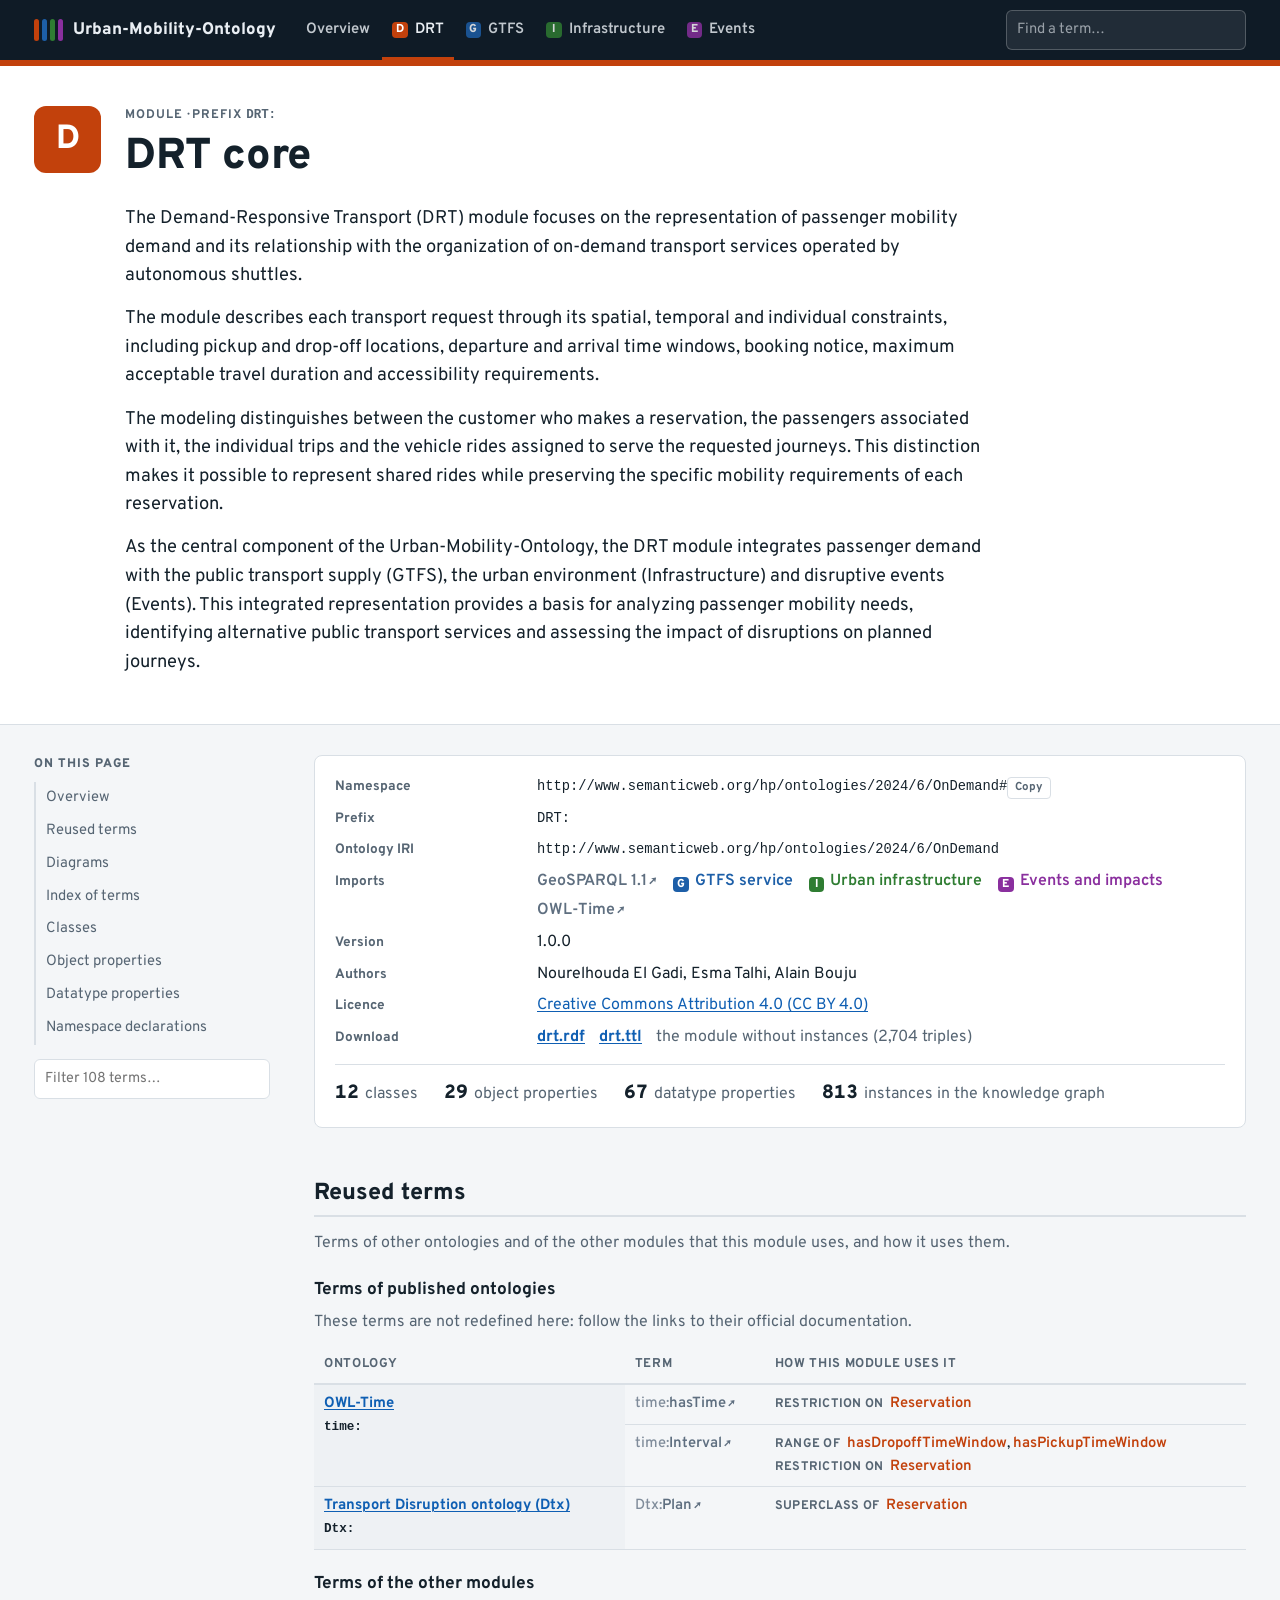
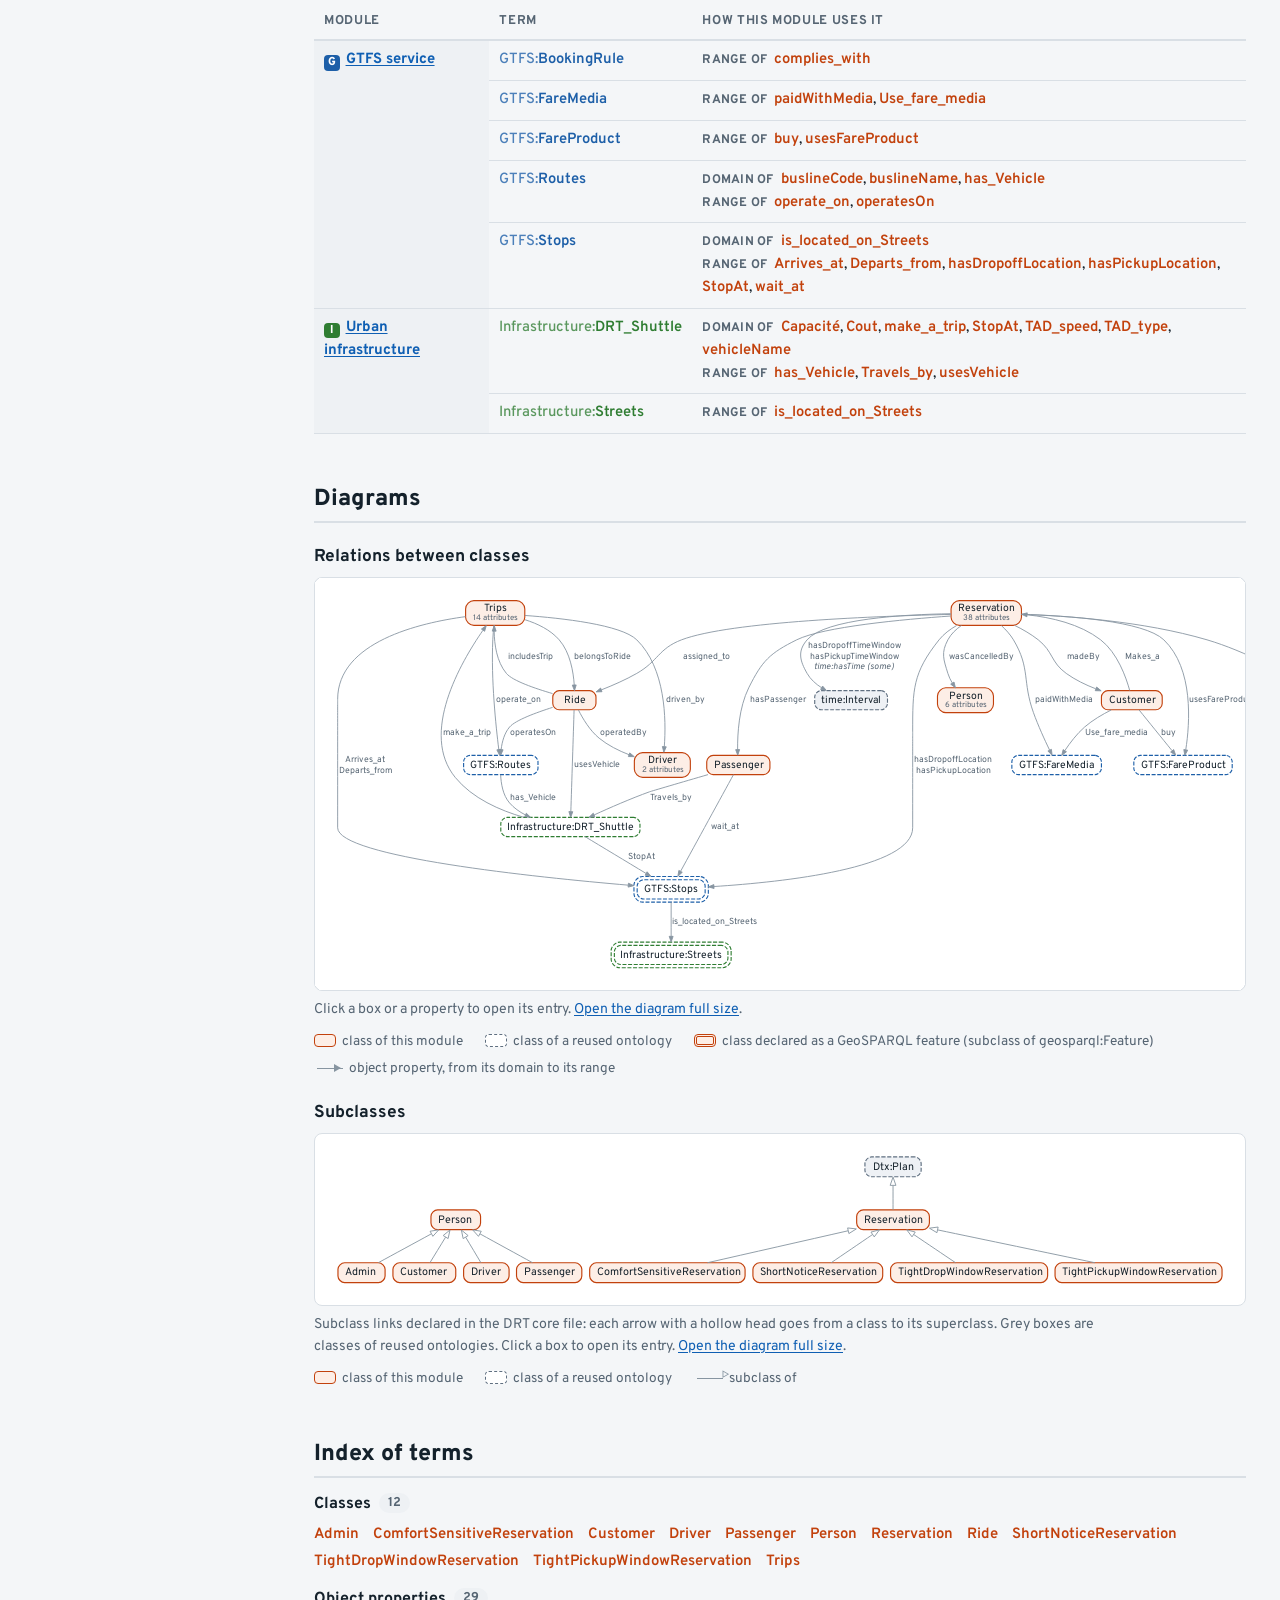
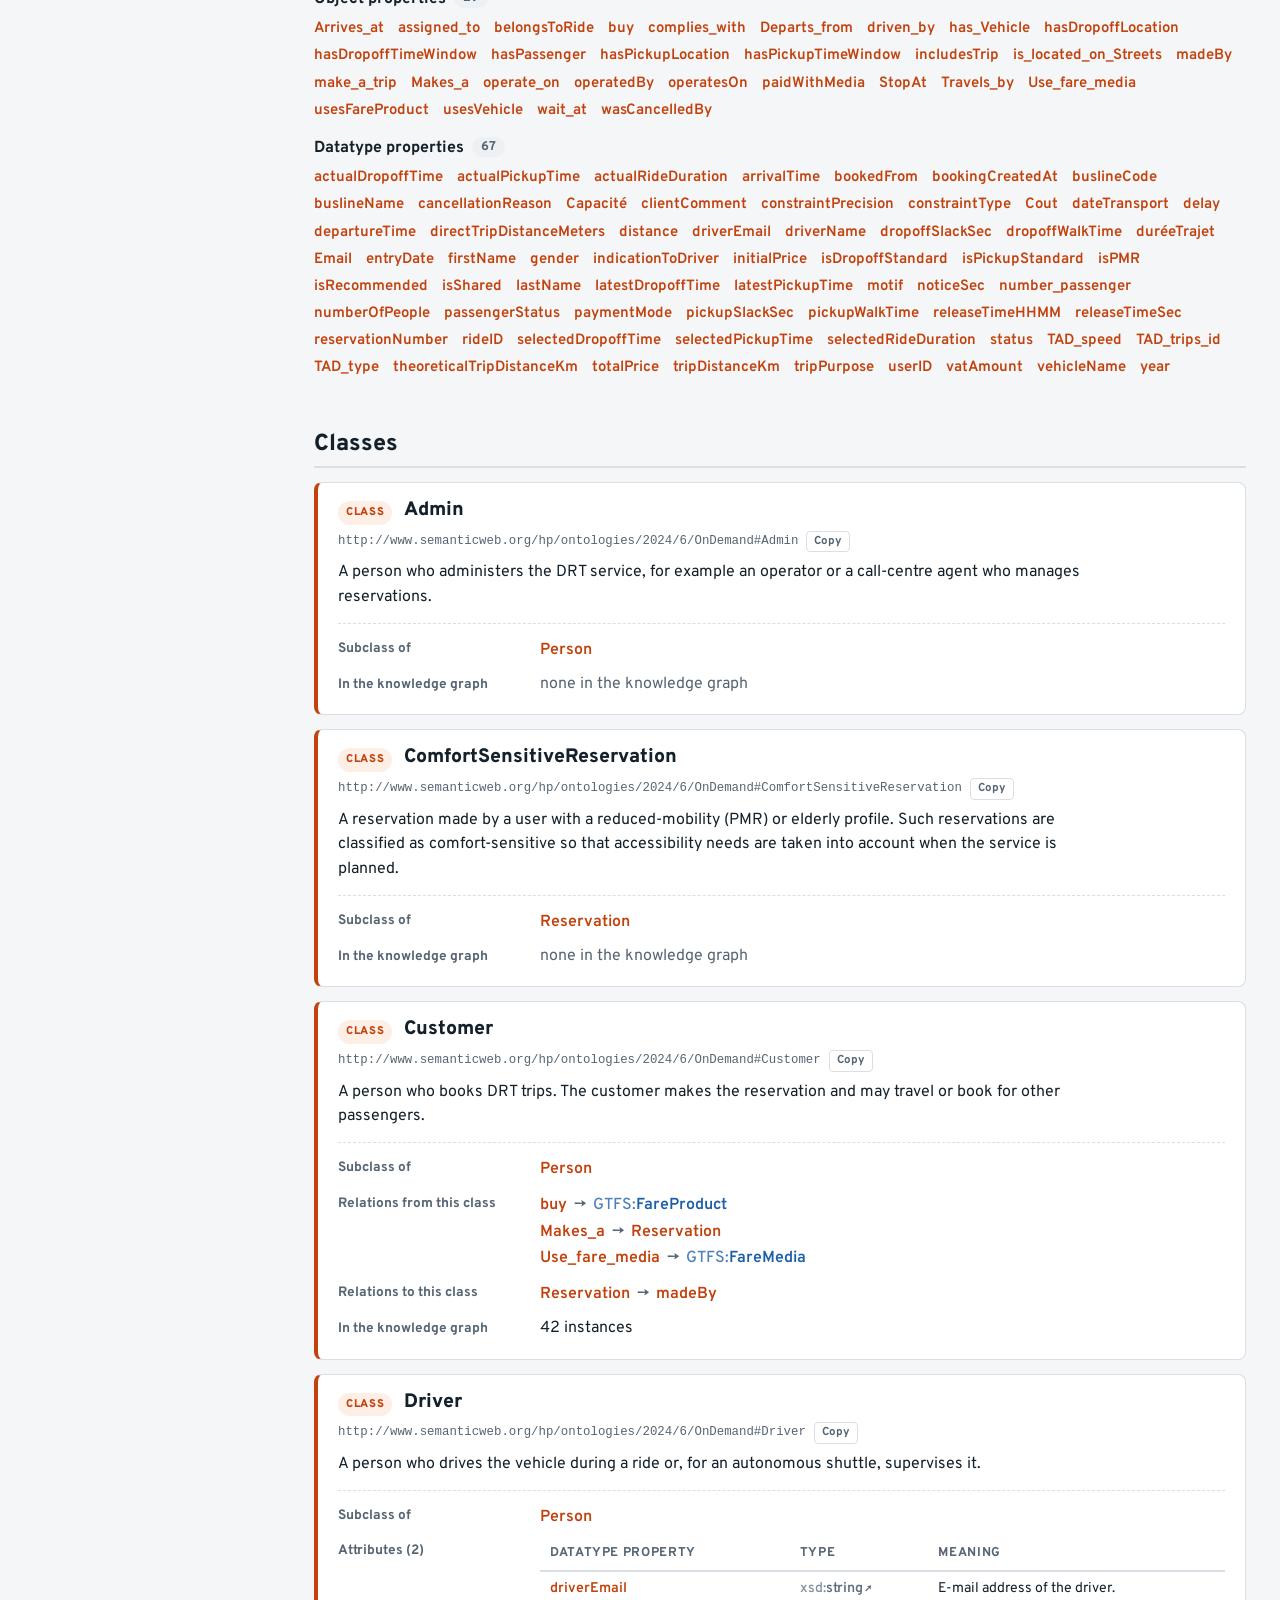
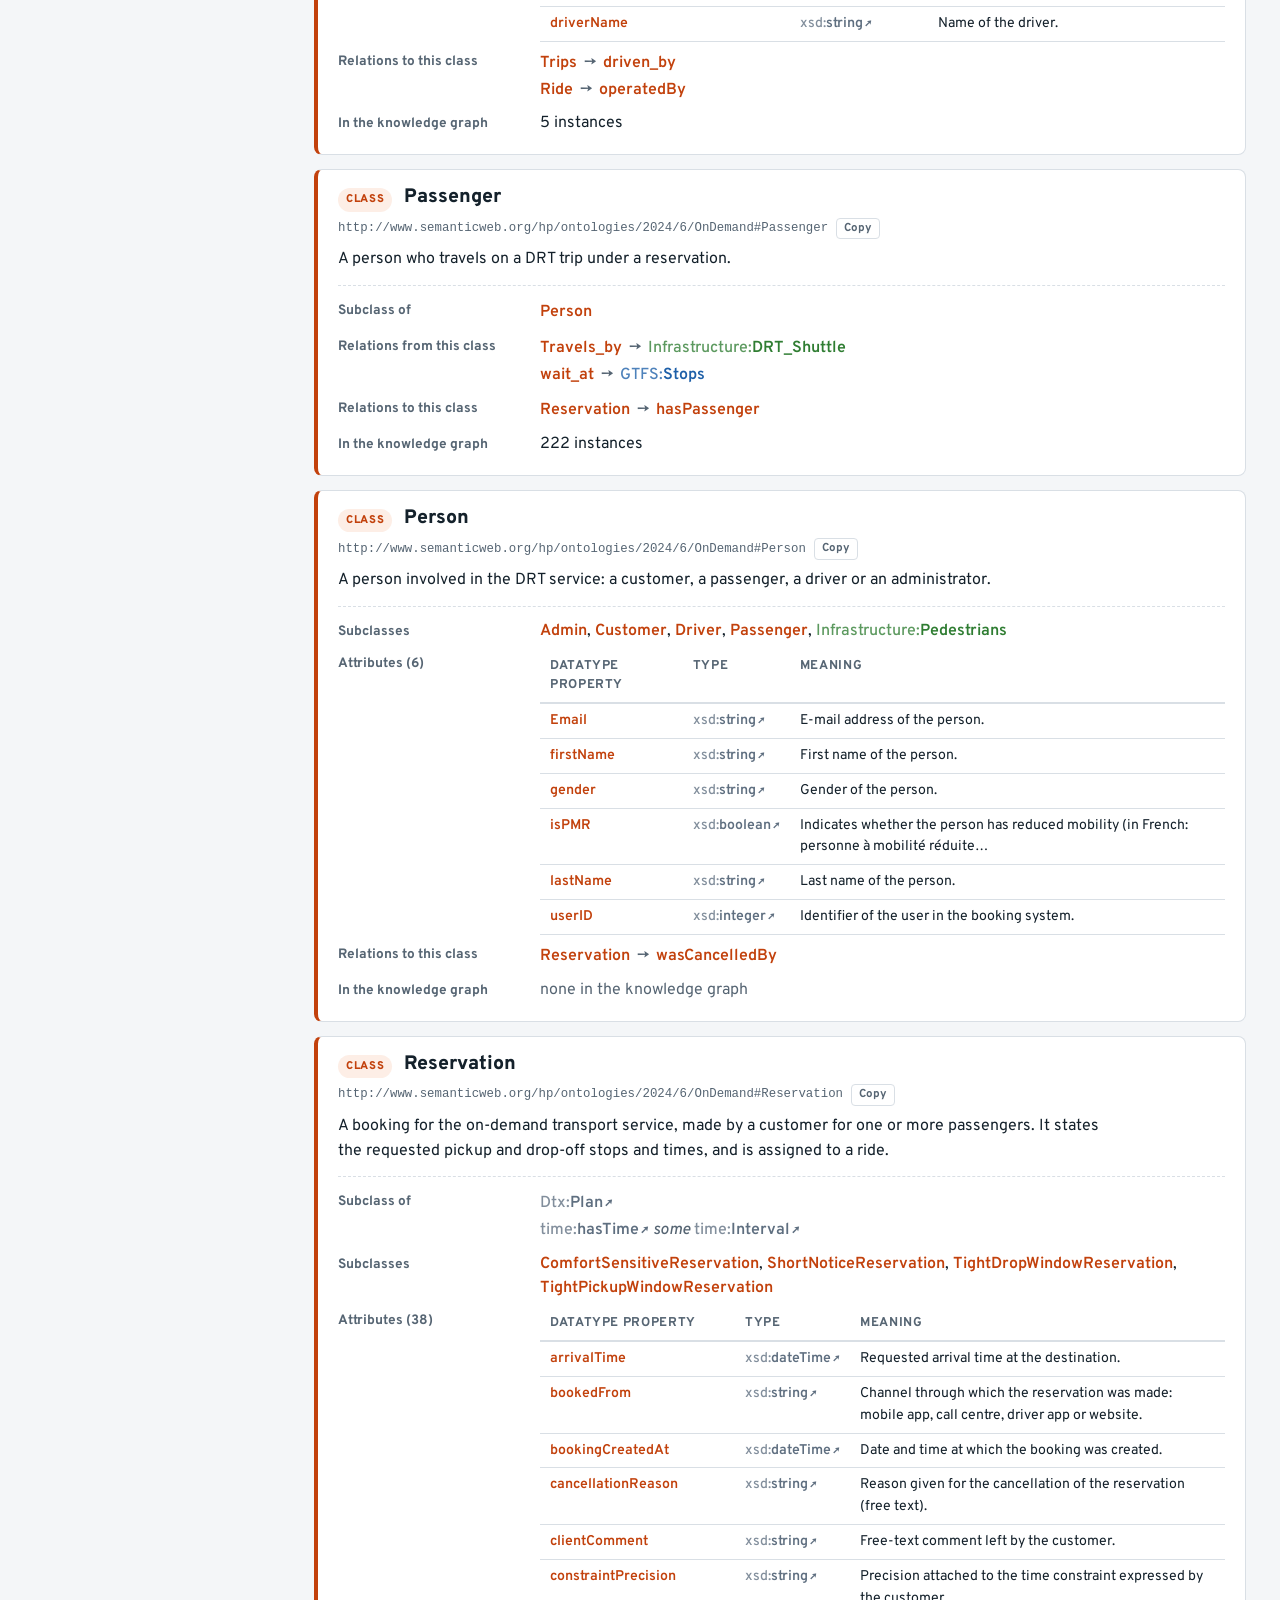
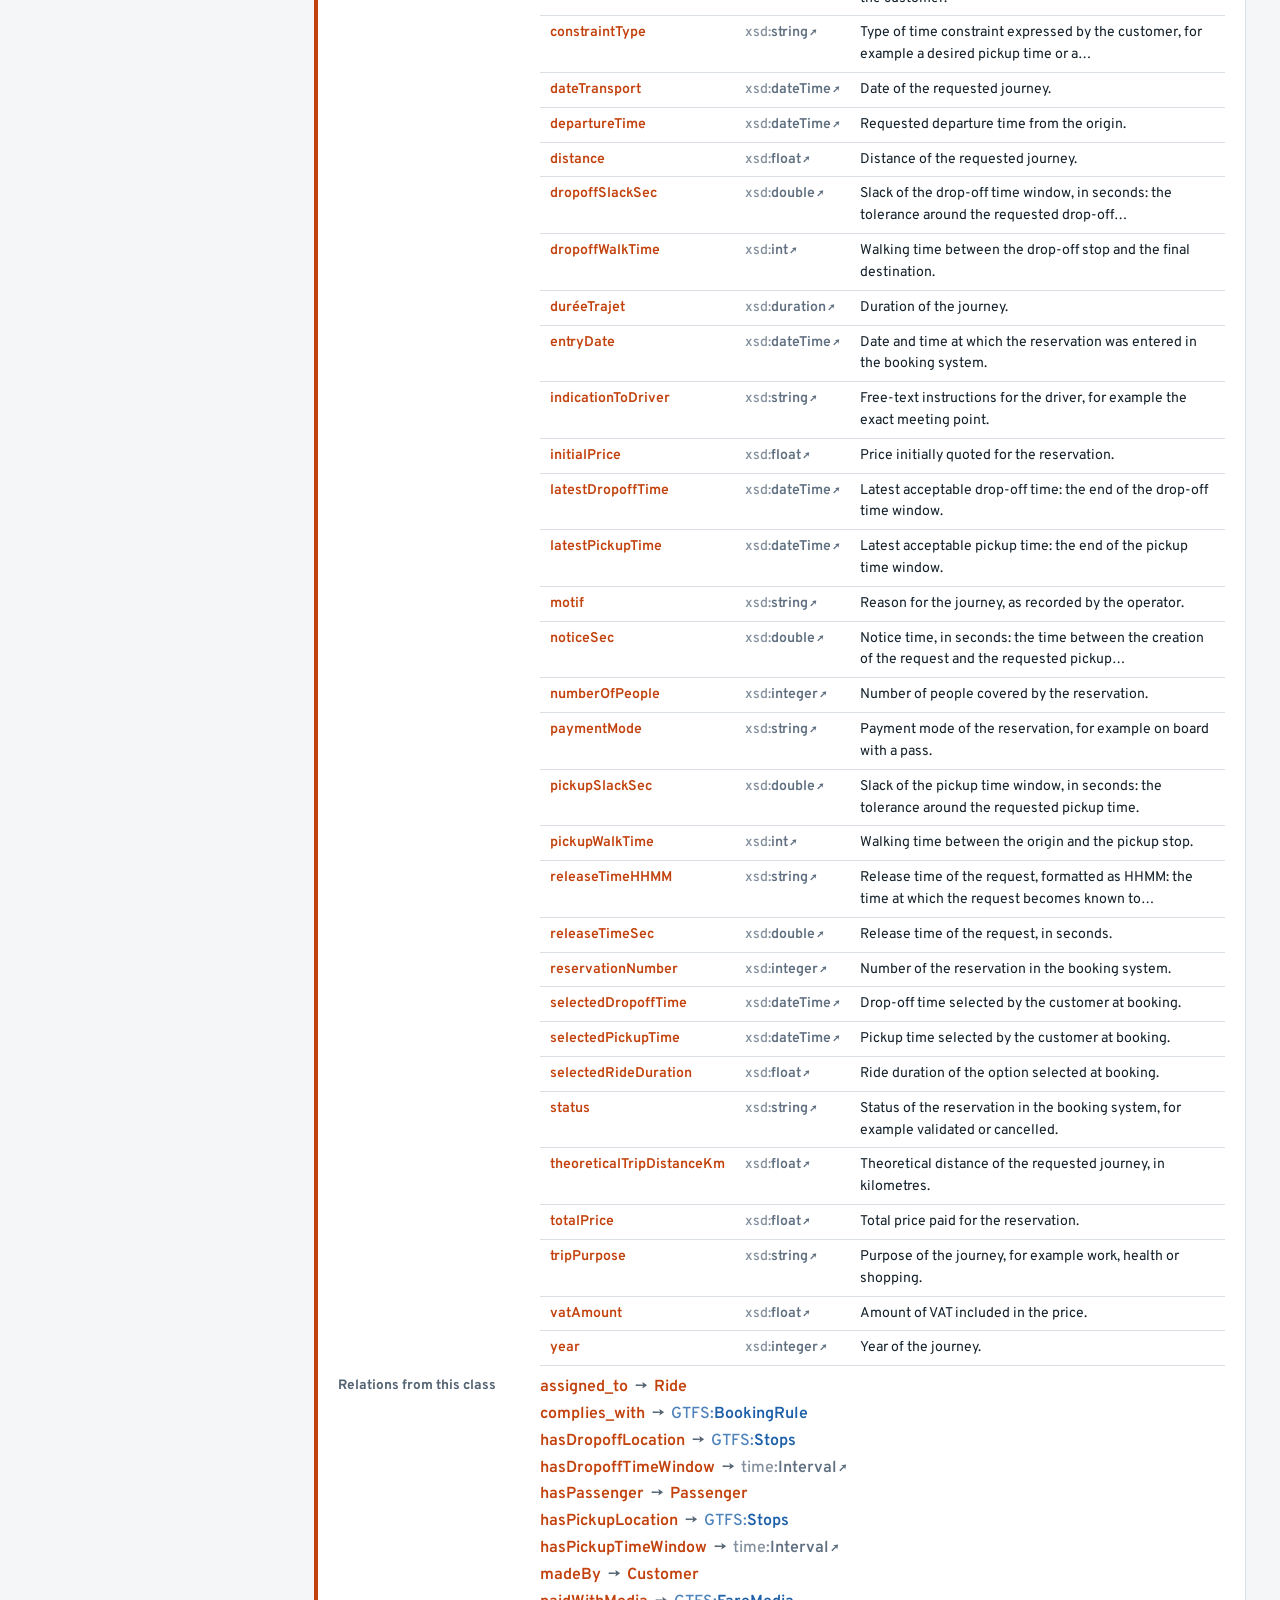
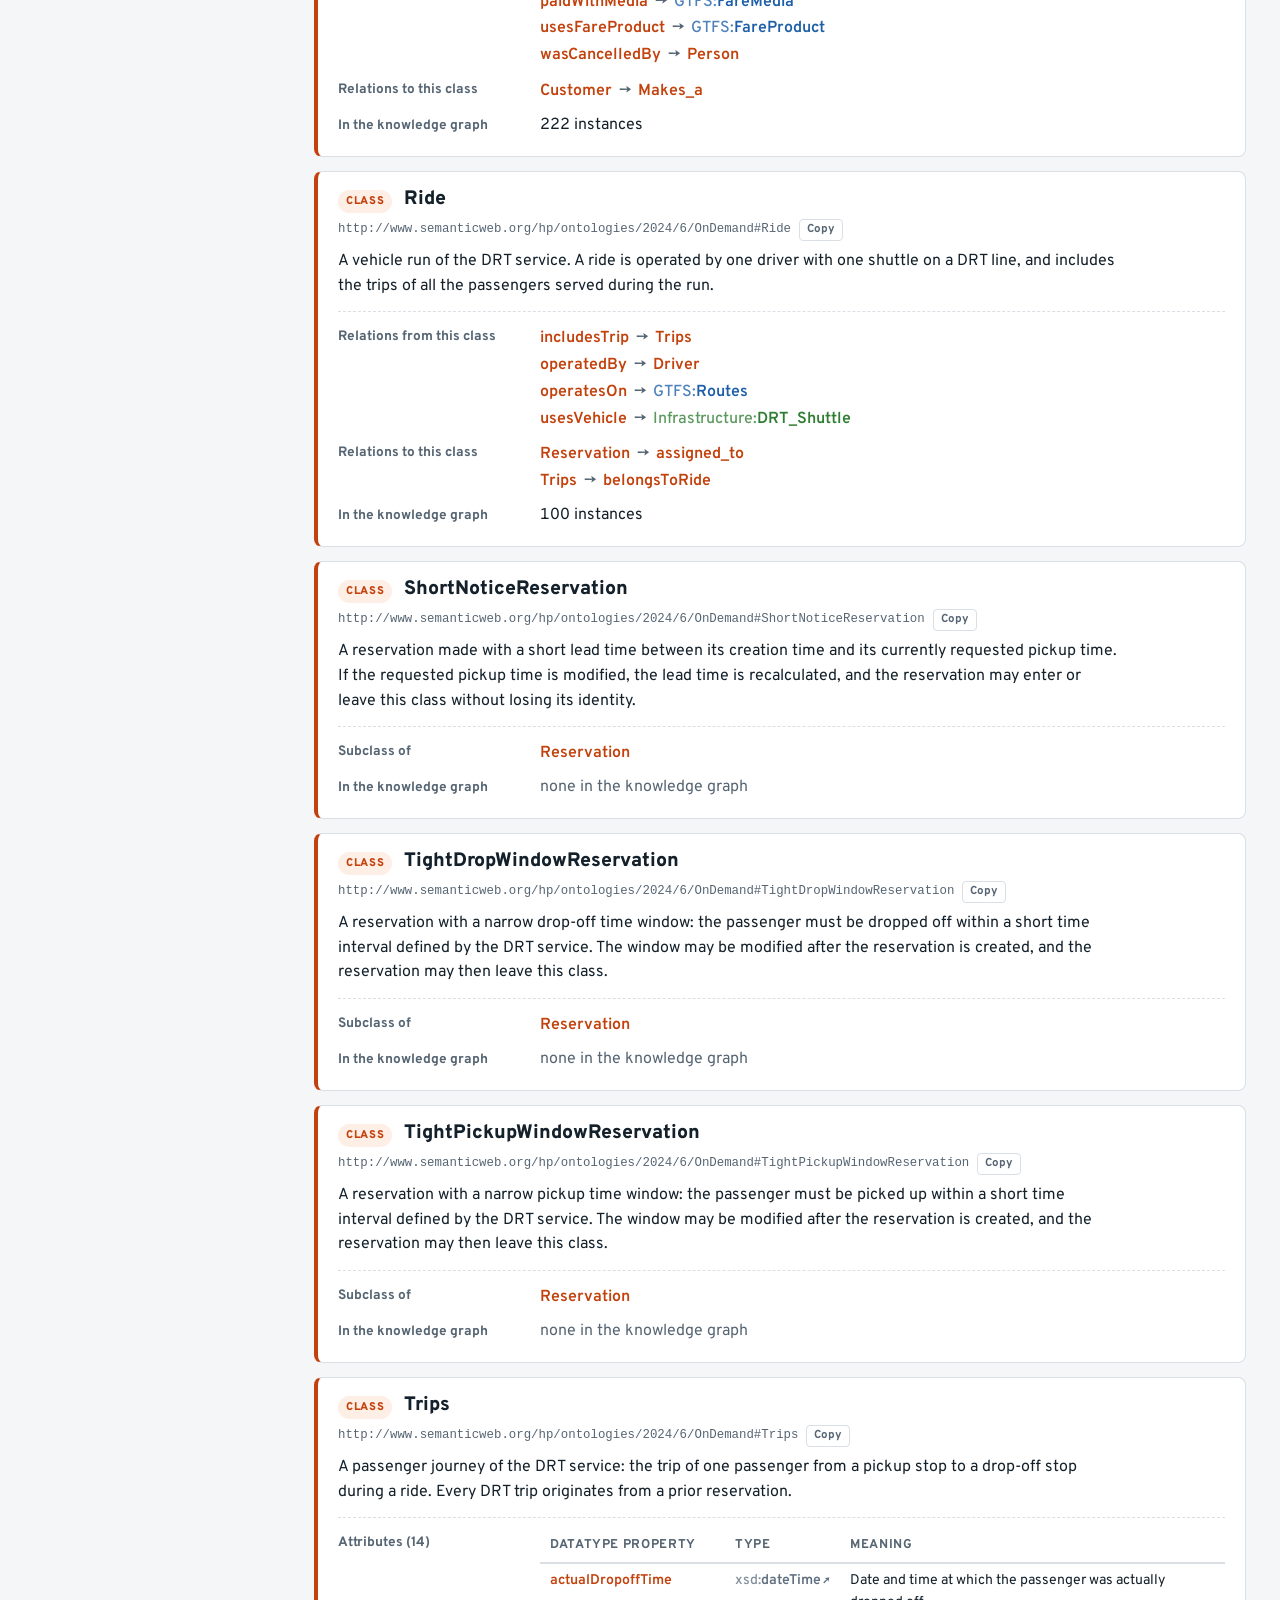
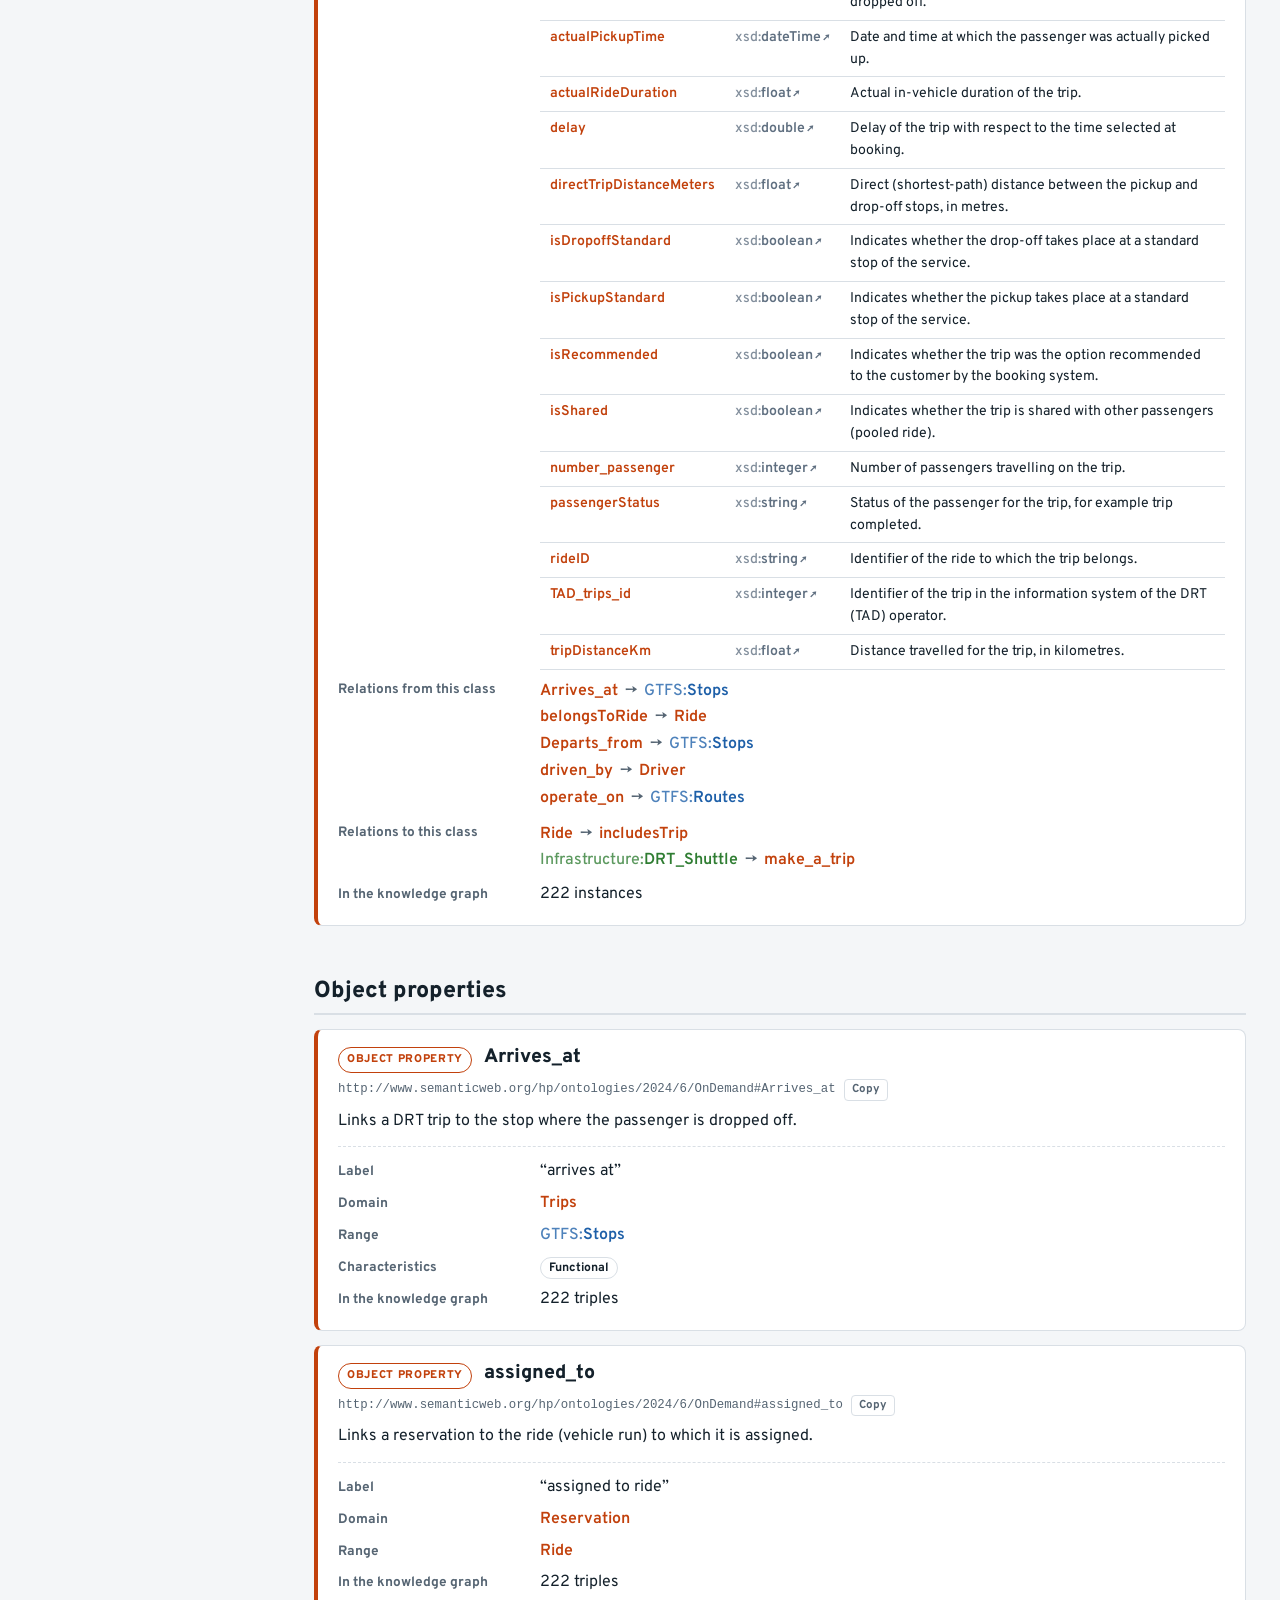
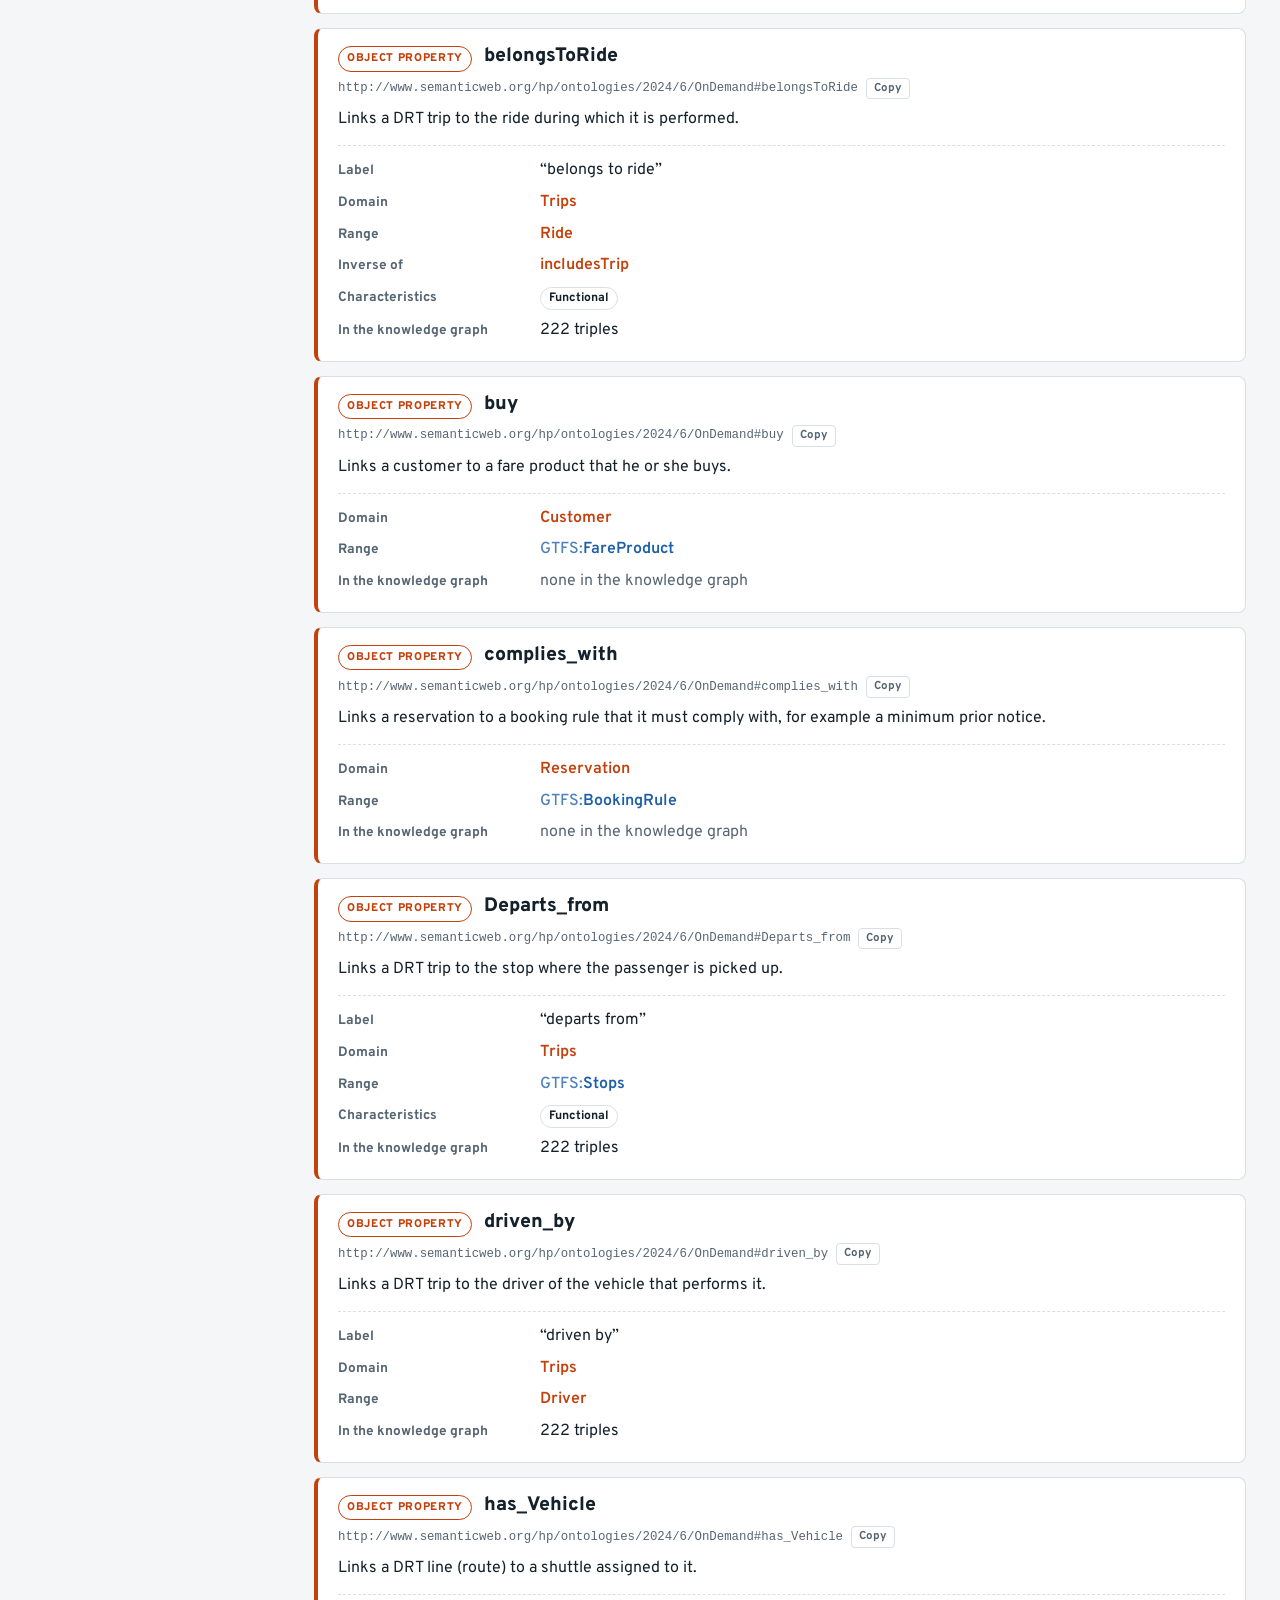
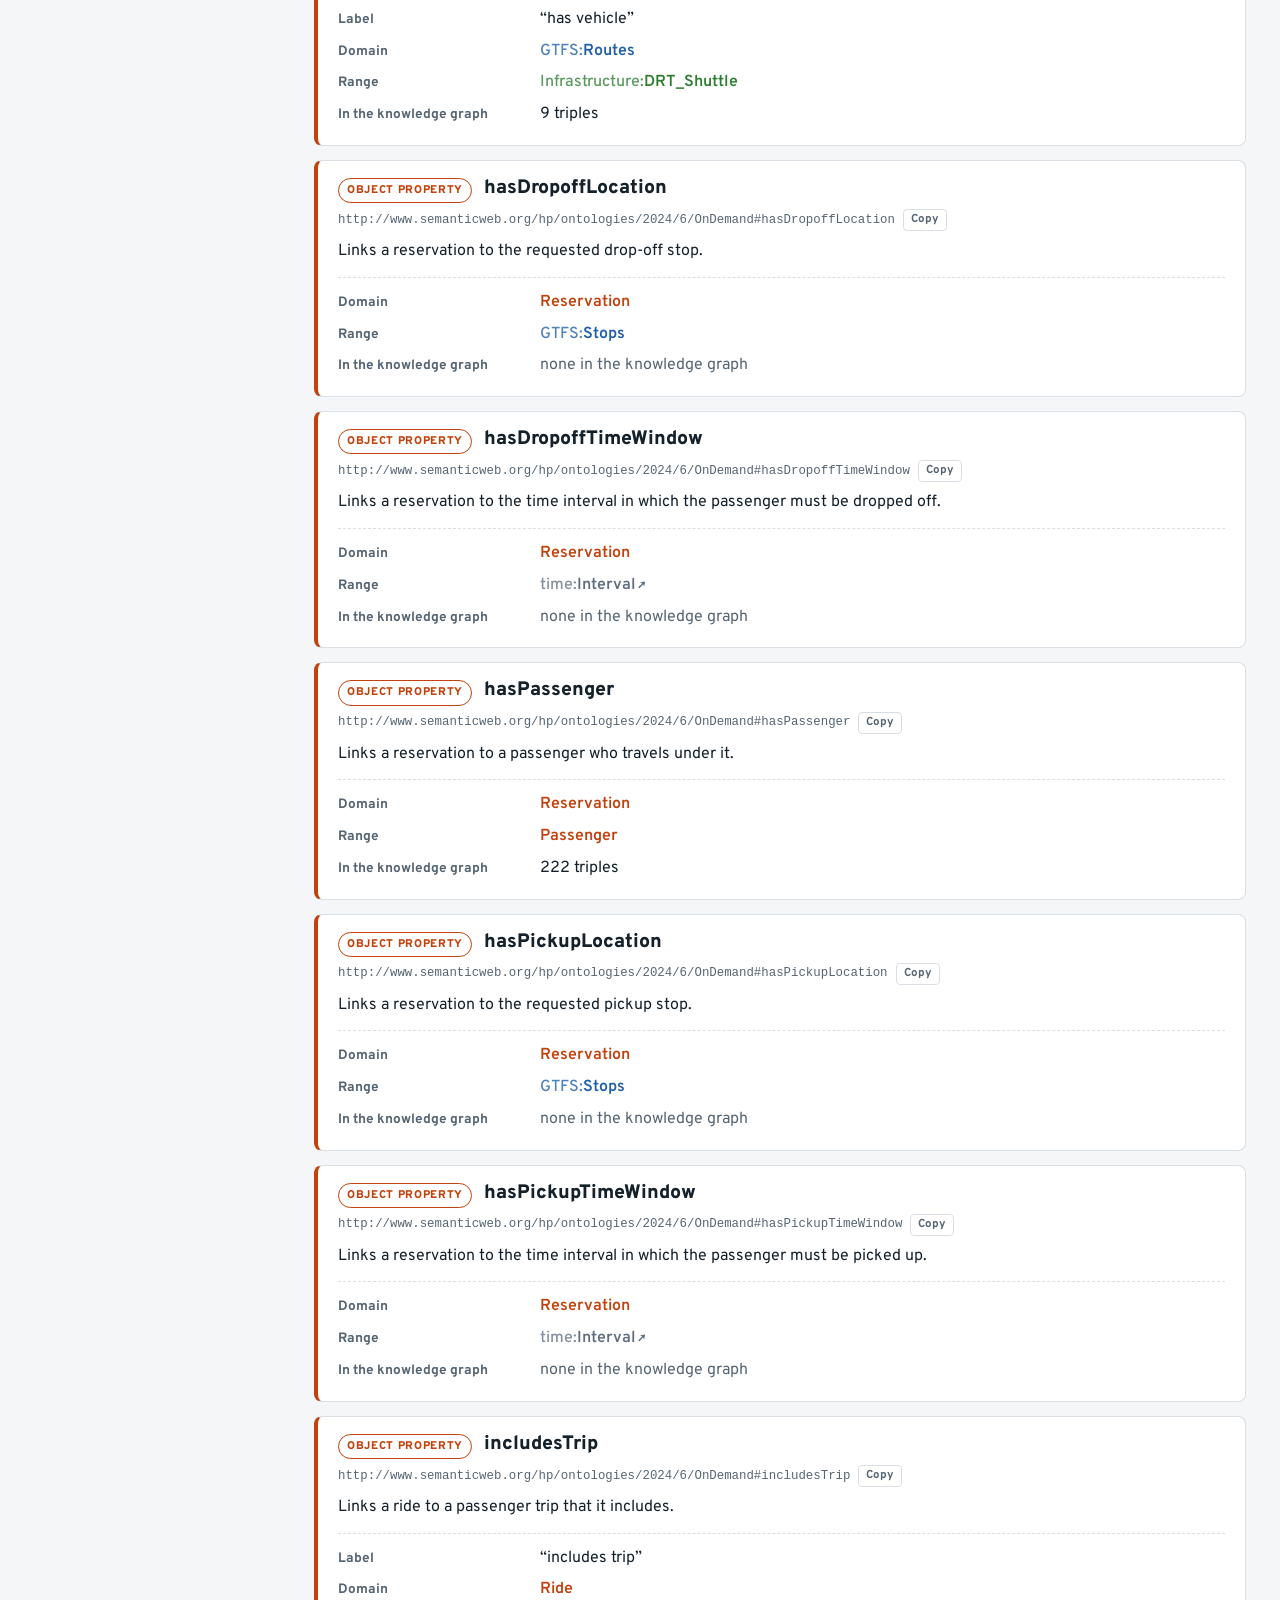
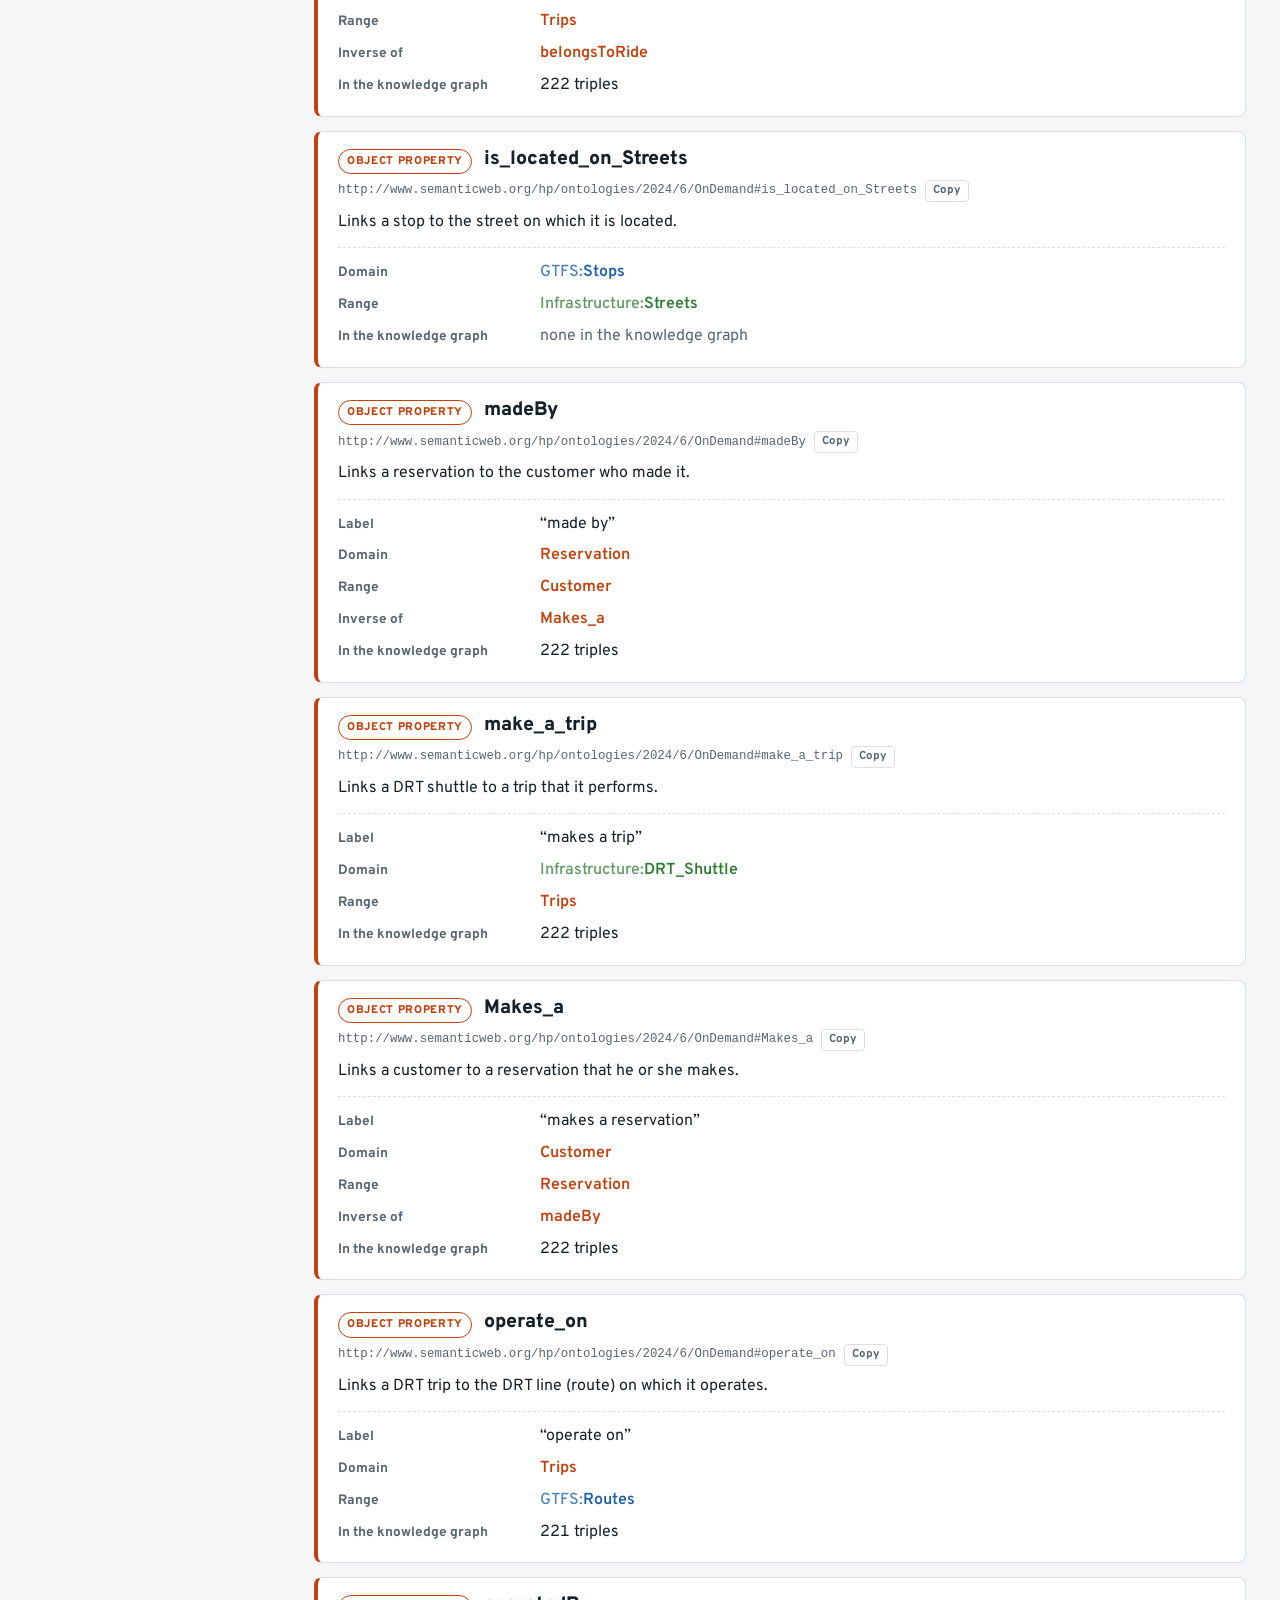
==== commit 68379109: "Update drt.html" ====
--- a/drt.html
+++ b/drt.html
@@ -653,7 +653,7 @@
     <section class="block" id="index"><h2>Index of terms</h2>
       <div class="xref-group"><h3 id="classes-index">Classes <span class="count">12</span></h3><ul class="xref"><li><a class="t k-c m-drt" href="#Admin" title="DRT:Admin: A person who administers the DRT service, for example an operator or a call-centre agent…">Admin</a></li><li><a class="t k-c m-drt" href="#ComfortSensitiveReservation" title="DRT:ComfortSensitiveReservation: A reservation made by a user with a reduced-mobility (PMR) or elderly profile. Such…">ComfortSensitiveReservation</a></li><li><a class="t k-c m-drt" href="#Customer" title="DRT:Customer: A person who books DRT trips. The customer makes the reservation and may travel or book…">Customer</a></li><li><a class="t k-c m-drt" href="#Driver" title="DRT:Driver: A person who drives the vehicle during a ride or, for an autonomous shuttle, supervises…">Driver</a></li><li><a class="t k-c m-drt" href="#Passenger" title="DRT:Passenger: A person who travels on a DRT trip under a reservation.">Passenger</a></li><li><a class="t k-c m-drt" href="#Person" title="DRT:Person: A person involved in the DRT service: a customer, a passenger, a driver or an…">Person</a></li><li><a class="t k-c m-drt" href="#Reservation" title="DRT:Reservation: A booking for the on-demand transport service, made by a customer for one or more…">Reservation</a></li><li><a class="t k-c m-drt" href="#Ride" title="DRT:Ride: A vehicle run of the DRT service. A ride is operated by one driver with one shuttle on a…">Ride</a></li><li><a class="t k-c m-drt" href="#ShortNoticeReservation" title="DRT:ShortNoticeReservation: A reservation made with a short lead time between its creation time and its currently…">ShortNoticeReservation</a></li><li><a class="t k-c m-drt" href="#TightDropWindowReservation" title="DRT:TightDropWindowReservation: A reservation with a narrow drop-off time window: the passenger must be dropped off…">TightDropWindowReservation</a></li><li><a class="t k-c m-drt" href="#TightPickupWindowReservation" title="DRT:TightPickupWindowReservation: A reservation with a narrow pickup time window: the passenger must be picked up within a…">TightPickupWindowReservation</a></li><li><a class="t k-c m-drt" href="#Trips" title="DRT:Trips: A passenger journey of the DRT service: the trip of one passenger from a pickup stop to a…">Trips</a></li></ul></div><div class="xref-group"><h3 id="object-properties-index">Object properties <span class="count">29</span></h3><ul class="xref"><li><a class="t k-op m-drt" href="#Arrives_at" title="DRT:Arrives_at: Links a DRT trip to the stop where the passenger is dropped off.">Arrives_at</a></li><li><a class="t k-op m-drt" href="#assigned_to" title="DRT:assigned_to: Links a reservation to the ride (vehicle run) to which it is assigned.">assigned_to</a></li><li><a class="t k-op m-drt" href="#belongsToRide" title="DRT:belongsToRide: Links a DRT trip to the ride during which it is performed.">belongsToRide</a></li><li><a class="t k-op m-drt" href="#buy" title="DRT:buy: Links a customer to a fare product that he or she buys.">buy</a></li><li><a class="t k-op m-drt" href="#complies_with" title="DRT:complies_with: Links a reservation to a booking rule that it must comply with, for example a minimum…">complies_with</a></li><li><a class="t k-op m-drt" href="#Departs_from" title="DRT:Departs_from: Links a DRT trip to the stop where the passenger is picked up.">Departs_from</a></li><li><a class="t k-op m-drt" href="#driven_by" title="DRT:driven_by: Links a DRT trip to the driver of the vehicle that performs it.">driven_by</a></li><li><a class="t k-op m-drt" href="#has_Vehicle" title="DRT:has_Vehicle: Links a DRT line (route) to a shuttle assigned to it.">has_Vehicle</a></li><li><a class="t k-op m-drt" href="#hasDropoffLocation" title="DRT:hasDropoffLocation: Links a reservation to the requested drop-off stop.">hasDropoffLocation</a></li><li><a class="t k-op m-drt" href="#hasDropoffTimeWindow" title="DRT:hasDropoffTimeWindow: Links a reservation to the time interval in which the passenger must be dropped off.">hasDropoffTimeWindow</a></li><li><a class="t k-op m-drt" href="#hasPassenger" title="DRT:hasPassenger: Links a reservation to a passenger who travels under it.">hasPassenger</a></li><li><a class="t k-op m-drt" href="#hasPickupLocation" title="DRT:hasPickupLocation: Links a reservation to the requested pickup stop.">hasPickupLocation</a></li><li><a class="t k-op m-drt" href="#hasPickupTimeWindow" title="DRT:hasPickupTimeWindow: Links a reservation to the time interval in which the passenger must be picked up.">hasPickupTimeWindow</a></li><li><a class="t k-op m-drt" href="#includesTrip" title="DRT:includesTrip: Links a ride to a passenger trip that it includes.">includesTrip</a></li><li><a class="t k-op m-drt" href="#is_located_on_Streets" title="DRT:is_located_on_Streets: Links a stop to the street on which it is located.">is_located_on_Streets</a></li><li><a class="t k-op m-drt" href="#madeBy" title="DRT:madeBy: Links a reservation to the customer who made it.">madeBy</a></li><li><a class="t k-op m-drt" href="#make_a_trip" title="DRT:make_a_trip: Links a DRT shuttle to a trip that it performs.">make_a_trip</a></li><li><a class="t k-op m-drt" href="#Makes_a" title="DRT:Makes_a: Links a customer to a reservation that he or she makes.">Makes_a</a></li><li><a class="t k-op m-drt" href="#operate_on" title="DRT:operate_on: Links a DRT trip to the DRT line (route) on which it operates.">operate_on</a></li><li><a class="t k-op m-drt" href="#operatedBy" title="DRT:operatedBy: Links a ride to the driver who operates it.">operatedBy</a></li><li><a class="t k-op m-drt" href="#operatesOn" title="DRT:operatesOn: Links a ride to the DRT line (route) on which it operates.">operatesOn</a></li><li><a class="t k-op m-drt" href="#paidWithMedia" title="DRT:paidWithMedia: Links a reservation to the fare medium used to pay for it.">paidWithMedia</a></li><li><a class="t k-op m-drt" href="#StopAt" title="DRT:StopAt: Links a DRT shuttle to a stop that it serves.">StopAt</a></li><li><a class="t k-op m-drt" href="#Travels_by" title="DRT:Travels_by: Links a passenger to the DRT shuttle in which he or she travels.">Travels_by</a></li><li><a class="t k-op m-drt" href="#Use_fare_media" title="DRT:Use_fare_media: Links a customer to a fare medium (card, ticket or app) that he or she uses.">Use_fare_media</a></li><li><a class="t k-op m-drt" href="#usesFareProduct" title="DRT:usesFareProduct: Links a reservation to the fare product applied to it.">usesFareProduct</a></li><li><a class="t k-op m-drt" href="#usesVehicle" title="DRT:usesVehicle: Links a ride to the DRT shuttle that performs it.">usesVehicle</a></li><li><a class="t k-op m-drt" href="#wait_at" title="DRT:wait_at: Links a passenger to the stop where he or she waits to be picked up.">wait_at</a></li><li><a class="t k-op m-drt" href="#wasCancelledBy" title="DRT:wasCancelledBy: Links a cancelled reservation to the person who cancelled it: the customer, the driver or…">wasCancelledBy</a></li></ul></div><div class="xref-group"><h3 id="datatype-properties-index">Datatype properties <span class="count">67</span></h3><ul class="xref"><li><a class="t k-dp m-drt" href="#actualDropoffTime" title="DRT:actualDropoffTime: Date and time at which the passenger was actually dropped off.">actualDropoffTime</a></li><li><a class="t k-dp m-drt" href="#actualPickupTime" title="DRT:actualPickupTime: Date and time at which the passenger was actually picked up.">actualPickupTime</a></li><li><a class="t k-dp m-drt" href="#actualRideDuration" title="DRT:actualRideDuration: Actual in-vehicle duration of the trip.">actualRideDuration</a></li><li><a class="t k-dp m-drt" href="#arrivalTime" title="DRT:arrivalTime: Requested arrival time at the destination.">arrivalTime</a></li><li><a class="t k-dp m-drt" href="#bookedFrom" title="DRT:bookedFrom: Channel through which the reservation was made: mobile app, call centre, driver app or…">bookedFrom</a></li><li><a class="t k-dp m-drt" href="#bookingCreatedAt" title="DRT:bookingCreatedAt: Date and time at which the booking was created.">bookingCreatedAt</a></li><li><a class="t k-dp m-drt" href="#buslineCode" title="DRT:buslineCode: Code of the DRT (TAD) line associated with the route.">buslineCode</a></li><li><a class="t k-dp m-drt" href="#buslineName" title="DRT:buslineName: Name of the DRT (TAD) line associated with the route.">buslineName</a></li><li><a class="t k-dp m-drt" href="#cancellationReason" title="DRT:cancellationReason: Reason given for the cancellation of the reservation (free text).">cancellationReason</a></li><li><a class="t k-dp m-drt" href="#Capacit%C3%A9" title="DRT:Capacité: Passenger capacity of the shuttle.">Capacité</a></li><li><a class="t k-dp m-drt" href="#clientComment" title="DRT:clientComment: Free-text comment left by the customer.">clientComment</a></li><li><a class="t k-dp m-drt" href="#constraintPrecision" title="DRT:constraintPrecision: Precision attached to the time constraint expressed by the customer.">constraintPrecision</a></li><li><a class="t k-dp m-drt" href="#constraintType" title="DRT:constraintType: Type of time constraint expressed by the customer, for example a desired pickup time or a…">constraintType</a></li><li><a class="t k-dp m-drt" href="#Cout" title="DRT:Cout: Operating cost of the shuttle.">Cout</a></li><li><a class="t k-dp m-drt" href="#dateTransport" title="DRT:dateTransport: Date of the requested journey.">dateTransport</a></li><li><a class="t k-dp m-drt" href="#delay" title="DRT:delay: Delay of the trip with respect to the time selected at booking.">delay</a></li><li><a class="t k-dp m-drt" href="#departureTime" title="DRT:departureTime: Requested departure time from the origin.">departureTime</a></li><li><a class="t k-dp m-drt" href="#directTripDistanceMeters" title="DRT:directTripDistanceMeters: Direct (shortest-path) distance between the pickup and drop-off stops, in metres.">directTripDistanceMeters</a></li><li><a class="t k-dp m-drt" href="#distance" title="DRT:distance: Distance of the requested journey.">distance</a></li><li><a class="t k-dp m-drt" href="#driverEmail" title="DRT:driverEmail: E-mail address of the driver.">driverEmail</a></li><li><a class="t k-dp m-drt" href="#driverName" title="DRT:driverName: Name of the driver.">driverName</a></li><li><a class="t k-dp m-drt" href="#dropoffSlackSec" title="DRT:dropoffSlackSec: Slack of the drop-off time window, in seconds: the tolerance around the requested…">dropoffSlackSec</a></li><li><a class="t k-dp m-drt" href="#dropoffWalkTime" title="DRT:dropoffWalkTime: Walking time between the drop-off stop and the final destination.">dropoffWalkTime</a></li><li><a class="t k-dp m-drt" href="#dur%C3%A9eTrajet" title="DRT:duréeTrajet: Duration of the journey.">duréeTrajet</a></li><li><a class="t k-dp m-drt" href="#Email" title="DRT:Email: E-mail address of the person.">Email</a></li><li><a class="t k-dp m-drt" href="#entryDate" title="DRT:entryDate: Date and time at which the reservation was entered in the booking system.">entryDate</a></li><li><a class="t k-dp m-drt" href="#firstName" title="DRT:firstName: First name of the person.">firstName</a></li><li><a class="t k-dp m-drt" href="#gender" title="DRT:gender: Gender of the person.">gender</a></li><li><a class="t k-dp m-drt" href="#indicationToDriver" title="DRT:indicationToDriver: Free-text instructions for the driver.">indicationToDriver</a></li><li><a class="t k-dp m-drt" href="#initialPrice" title="DRT:initialPrice: Price initially quoted for the reservation.">initialPrice</a></li><li><a class="t k-dp m-drt" href="#isDropoffStandard" title="DRT:isDropoffStandard: Indicates whether the drop-off takes place at a standard stop of the service.">isDropoffStandard</a></li><li><a class="t k-dp m-drt" href="#isPickupStandard" title="DRT:isPickupStandard: Indicates whether the pickup takes place at a standard stop of the service.">isPickupStandard</a></li><li><a class="t k-dp m-drt" href="#isPMR" title="DRT:isPMR: Indicates whether the person has reduced mobility (in French: personne à mobilité…">isPMR</a></li><li><a class="t k-dp m-drt" href="#isRecommended" title="DRT:isRecommended: Indicates whether the trip was the option recommended to the customer by the booking…">isRecommended</a></li><li><a class="t k-dp m-drt" href="#isShared" title="DRT:isShared: Indicates whether the trip is shared with other passengers (pooled ride).">isShared</a></li><li><a class="t k-dp m-drt" href="#lastName" title="DRT:lastName: Last name of the person.">lastName</a></li><li><a class="t k-dp m-drt" href="#latestDropoffTime" title="DRT:latestDropoffTime: Latest acceptable drop-off time: the end of the drop-off time window.">latestDropoffTime</a></li><li><a class="t k-dp m-drt" href="#latestPickupTime" title="DRT:latestPickupTime: Latest acceptable pickup time: the end of the pickup time window.">latestPickupTime</a></li><li><a class="t k-dp m-drt" href="#motif" title="DRT:motif: Reason for the journey.">motif</a></li><li><a class="t k-dp m-drt" href="#noticeSec" title="DRT:noticeSec: Notice time, in seconds: the time between the creation of the request and the requested…">noticeSec</a></li><li><a class="t k-dp m-drt" href="#number_passenger" title="DRT:number_passenger: Number of passengers travelling on the trip.">number_passenger</a></li><li><a class="t k-dp m-drt" href="#numberOfPeople" title="DRT:numberOfPeople: Number of people covered by the reservation.">numberOfPeople</a></li><li><a class="t k-dp m-drt" href="#passengerStatus" title="DRT:passengerStatus: Status of the passenger for the trip, for example trip completed.">passengerStatus</a></li><li><a class="t k-dp m-drt" href="#paymentMode" title="DRT:paymentMode: Payment mode of the reservation, for example on board with a pass.">paymentMode</a></li><li><a class="t k-dp m-drt" href="#pickupSlackSec" title="DRT:pickupSlackSec: Slack of the pickup time window, in seconds: the tolerance around the requested pickup…">pickupSlackSec</a></li><li><a class="t k-dp m-drt" href="#pickupWalkTime" title="DRT:pickupWalkTime: Walking time between the origin and the pickup stop.">pickupWalkTime</a></li><li><a class="t k-dp m-drt" href="#releaseTimeHHMM" title="DRT:releaseTimeHHMM: Release time of the request, formatted as HHMM: the time at which the request becomes…">releaseTimeHHMM</a></li><li><a class="t k-dp m-drt" href="#releaseTimeSec" title="DRT:releaseTimeSec: Release time of the request, in seconds.">releaseTimeSec</a></li><li><a class="t k-dp m-drt" href="#reservationNumber" title="DRT:reservationNumber: Number of the reservation in the booking system.">reservationNumber</a></li><li><a class="t k-dp m-drt" href="#rideID" title="DRT:rideID: Identifier of the ride to which the trip belongs.">rideID</a></li><li><a class="t k-dp m-drt" href="#selectedDropoffTime" title="DRT:selectedDropoffTime: Drop-off time selected by the customer at booking.">selectedDropoffTime</a></li><li><a class="t k-dp m-drt" href="#selectedPickupTime" title="DRT:selectedPickupTime: Pickup time selected by the customer at booking.">selectedPickupTime</a></li><li><a class="t k-dp m-drt" href="#selectedRideDuration" title="DRT:selectedRideDuration: Ride duration of the option selected at booking.">selectedRideDuration</a></li><li><a class="t k-dp m-drt" href="#status" title="DRT:status: Status of the reservation in the booking system, for example validated or cancelled.">status</a></li><li><a class="t k-dp m-drt" href="#TAD_speed" title="DRT:TAD_speed: Commercial speed of the shuttle (TAD: transport à la demande, the French term for DRT).">TAD_speed</a></li><li><a class="t k-dp m-drt" href="#TAD_trips_id" title="DRT:TAD_trips_id: Identifier of the trip in the information system of the DRT (TAD) operator.">TAD_trips_id</a></li><li><a class="t k-dp m-drt" href="#TAD_type" title="DRT:TAD_type: Type of DRT vehicle, for example its size or category.">TAD_type</a></li><li><a class="t k-dp m-drt" href="#theoreticalTripDistanceKm" title="DRT:theoreticalTripDistanceKm: Theoretical distance of the requested journey, in kilometres.">theoreticalTripDistanceKm</a></li><li><a class="t k-dp m-drt" href="#totalPrice" title="DRT:totalPrice: Total price paid for the reservation.">totalPrice</a></li><li><a class="t k-dp m-drt" href="#tripDistanceKm" title="DRT:tripDistanceKm: Distance travelled for the trip, in kilometres.">tripDistanceKm</a></li><li><a class="t k-dp m-drt" href="#tripPurpose" title="DRT:tripPurpose: Purpose of the journey, for example work, health or shopping.">tripPurpose</a></li><li><a class="t k-dp m-drt" href="#userID" title="DRT:userID: Identifier of the user in the booking system.">userID</a></li><li><a class="t k-dp m-drt" href="#vatAmount" title="DRT:vatAmount: Amount of VAT included in the price.">vatAmount</a></li><li><a class="t k-dp m-drt" href="#vehicleName" title="DRT:vehicleName: Name of the DRT shuttle.">vehicleName</a></li><li><a class="t k-dp m-drt" href="#year" title="DRT:year: Year of the journey.">year</a></li></ul></div>
     </section>
-    <section class="block" id="classes"><h2>Classes</h2><article class="term" id="Admin"><header class="term-head"><span class="kind k-c">Class</span><h3><a class="self" href="#Admin">Admin</a></h3></header><p class="iri"><code>http://www.semanticweb.org/hp/ontologies/2024/6/OnDemand#Admin</code><button class="copy" type="button" data-copy="http://www.semanticweb.org/hp/ontologies/2024/6/OnDemand#Admin" aria-label="Copy http://www.semanticweb.org/hp/ontologies/2024/6/OnDemand#Admin">Copy</button></p><p class=desc>A person who administers the DRT service, for example an operator or a call-centre agent who manages reservations.</p><dl class="facts"><dt>Subclass of</dt><dd><ul class='plain'><li><a class="t k-c m-drt" href="#Person" title="DRT:Person: A person involved in the DRT service: a customer, a passenger, a driver or an…">Person</a></li></ul></dd><dt>In the knowledge graph</dt><dd><span class="muted">none in the knowledge graph</span></dd></dl></article><article class="term" id="ComfortSensitiveReservation"><header class="term-head"><span class="kind k-c">Class</span><h3><a class="self" href="#ComfortSensitiveReservation">ComfortSensitiveReservation</a></h3></header><p class="iri"><code>http://www.semanticweb.org/hp/ontologies/2024/6/OnDemand#ComfortSensitiveReservation</code><button class="copy" type="button" data-copy="http://www.semanticweb.org/hp/ontologies/2024/6/OnDemand#ComfortSensitiveReservation" aria-label="Copy http://www.semanticweb.org/hp/ontologies/2024/6/OnDemand#ComfortSensitiveReservation">Copy</button></p><p class=desc>A reservation made by a user with a reduced-mobility (PMR) or elderly profile. Such reservations are classified as comfort-sensitive so that accessibility needs are taken into account when the service is planned.</p><dl class="facts"><dt>Subclass of</dt><dd><ul class='plain'><li><a class="t k-c m-drt" href="#Reservation" title="DRT:Reservation: A booking for the on-demand transport service, made by a customer for one or more…">Reservation</a></li></ul></dd><dt>In the knowledge graph</dt><dd><span class="muted">none in the knowledge graph</span></dd></dl></article><article class="term" id="Customer"><header class="term-head"><span class="kind k-c">Class</span><h3><a class="self" href="#Customer">Customer</a></h3></header><p class="iri"><code>http://www.semanticweb.org/hp/ontologies/2024/6/OnDemand#Customer</code><button class="copy" type="button" data-copy="http://www.semanticweb.org/hp/ontologies/2024/6/OnDemand#Customer" aria-label="Copy http://www.semanticweb.org/hp/ontologies/2024/6/OnDemand#Customer">Copy</button></p><p class=desc>A person who books DRT trips. The customer makes the reservation and may travel or book for other passengers.</p><dl class="facts"><dt>Subclass of</dt><dd><ul class='plain'><li><a class="t k-c m-drt" href="#Person" title="DRT:Person: A person involved in the DRT service: a customer, a passenger, a driver or an…">Person</a></li></ul></dd><dt>Relations from this class</dt><dd><ul class='plain rel'><li><a class="t k-op m-drt" href="#buy" title="DRT:buy: Links a customer to a fare product that he or she buys.">buy</a> <span class="arrow">→</span> <a class="t k-c m-gtfs" href="gtfs.html#FareProduct" title="GTFS:FareProduct: A fare product that riders can buy, such as a single ticket or a pass."><span class="pfx">GTFS:</span>FareProduct</a></li><li><a class="t k-op m-drt" href="#Makes_a" title="DRT:Makes_a: Links a customer to a reservation that he or she makes.">Makes_a</a> <span class="arrow">→</span> <a class="t k-c m-drt" href="#Reservation" title="DRT:Reservation: A booking for the on-demand transport service, made by a customer for one or more…">Reservation</a></li><li><a class="t k-op m-drt" href="#Use_fare_media" title="DRT:Use_fare_media: Links a customer to a fare medium (card, ticket or app) that he or she uses.">Use_fare_media</a> <span class="arrow">→</span> <a class="t k-c m-gtfs" href="gtfs.html#FareMedia" title="GTFS:FareMedia: A medium that holds or validates a fare product, such as a smart card, a paper ticket or…"><span class="pfx">GTFS:</span>FareMedia</a></li></ul></dd><dt>Relations to this class</dt><dd><ul class='plain rel'><li><a class="t k-c m-drt" href="#Reservation" title="DRT:Reservation: A booking for the on-demand transport service, made by a customer for one or more…">Reservation</a> <span class="arrow">→</span> <a class="t k-op m-drt" href="#madeBy" title="DRT:madeBy: Links a reservation to the customer who made it.">madeBy</a></li></ul></dd><dt>In the knowledge graph</dt><dd><span class="num">42</span> instances</dd></dl></article><article class="term" id="Driver"><header class="term-head"><span class="kind k-c">Class</span><h3><a class="self" href="#Driver">Driver</a></h3></header><p class="iri"><code>http://www.semanticweb.org/hp/ontologies/2024/6/OnDemand#Driver</code><button class="copy" type="button" data-copy="http://www.semanticweb.org/hp/ontologies/2024/6/OnDemand#Driver" aria-label="Copy http://www.semanticweb.org/hp/ontologies/2024/6/OnDemand#Driver">Copy</button></p><p class=desc>A person who drives the vehicle during a ride or, for an autonomous shuttle, supervises it.</p><dl class="facts"><dt>Subclass of</dt><dd><ul class='plain'><li><a class="t k-c m-drt" href="#Person" title="DRT:Person: A person involved in the DRT service: a customer, a passenger, a driver or an…">Person</a></li></ul></dd><dt>Attributes (2)</dt><dd><div class="tbl-wrap"><table class="attrs"><thead><tr><th>Datatype property</th><th>Type</th><th>Meaning</th></tr></thead><tbody><tr><td><a class="t k-dp m-drt" href="#driverEmail" title="DRT:driverEmail: E-mail address of the driver.">driverEmail</a></td><td><a class="t ext" href="https://www.w3.org/TR/xmlschema11-2/#string" title="http://www.w3.org/2001/XMLSchema#string" target="_blank" rel="noopener"><span class="pfx">xsd:</span>string<span class="ext-mark" aria-hidden="true">↗</span></a></td><td>E-mail address of the driver.</td></tr><tr><td><a class="t k-dp m-drt" href="#driverName" title="DRT:driverName: Name of the driver.">driverName</a></td><td><a class="t ext" href="https://www.w3.org/TR/xmlschema11-2/#string" title="http://www.w3.org/2001/XMLSchema#string" target="_blank" rel="noopener"><span class="pfx">xsd:</span>string<span class="ext-mark" aria-hidden="true">↗</span></a></td><td>Name of the driver.</td></tr></tbody></table></div></dd><dt>Relations to this class</dt><dd><ul class='plain rel'><li><a class="t k-c m-drt" href="#Trips" title="DRT:Trips: A passenger journey of the DRT service: the trip of one passenger from a pickup stop to a…">Trips</a> <span class="arrow">→</span> <a class="t k-op m-drt" href="#driven_by" title="DRT:driven_by: Links a DRT trip to the driver of the vehicle that performs it.">driven_by</a></li><li><a class="t k-c m-drt" href="#Ride" title="DRT:Ride: A vehicle run of the DRT service. A ride is operated by one driver with one shuttle on a…">Ride</a> <span class="arrow">→</span> <a class="t k-op m-drt" href="#operatedBy" title="DRT:operatedBy: Links a ride to the driver who operates it.">operatedBy</a></li></ul></dd><dt>In the knowledge graph</dt><dd><span class="num">5</span> instances</dd></dl></article><article class="term" id="Passenger"><header class="term-head"><span class="kind k-c">Class</span><h3><a class="self" href="#Passenger">Passenger</a></h3></header><p class="iri"><code>http://www.semanticweb.org/hp/ontologies/2024/6/OnDemand#Passenger</code><button class="copy" type="button" data-copy="http://www.semanticweb.org/hp/ontologies/2024/6/OnDemand#Passenger" aria-label="Copy http://www.semanticweb.org/hp/ontologies/2024/6/OnDemand#Passenger">Copy</button></p><p class=desc>A person who travels on a DRT trip under a reservation.</p><dl class="facts"><dt>Subclass of</dt><dd><ul class='plain'><li><a class="t k-c m-drt" href="#Person" title="DRT:Person: A person involved in the DRT service: a customer, a passenger, a driver or an…">Person</a></li></ul></dd><dt>Relations from this class</dt><dd><ul class='plain rel'><li><a class="t k-op m-drt" href="#Travels_by" title="DRT:Travels_by: Links a passenger to the DRT shuttle in which he or she travels.">Travels_by</a> <span class="arrow">→</span> <a class="t k-c m-infra" href="infrastructure.html#DRT_Shuttle" title="Infrastructure:DRT_Shuttle: A vehicle temporarily assigned to the demand-responsive transport (DRT) service. It can…"><span class="pfx">Infrastructure:</span>DRT_Shuttle</a></li><li><a class="t k-op m-drt" href="#wait_at" title="DRT:wait_at: Links a passenger to the stop where he or she waits to be picked up.">wait_at</a> <span class="arrow">→</span> <a class="t k-c m-gtfs" href="gtfs.html#Stops" title="GTFS:Stops: A stop or a station where vehicles pick up or drop off riders. Stops of the regular…"><span class="pfx">GTFS:</span>Stops</a></li></ul></dd><dt>Relations to this class</dt><dd><ul class='plain rel'><li><a class="t k-c m-drt" href="#Reservation" title="DRT:Reservation: A booking for the on-demand transport service, made by a customer for one or more…">Reservation</a> <span class="arrow">→</span> <a class="t k-op m-drt" href="#hasPassenger" title="DRT:hasPassenger: Links a reservation to a passenger who travels under it.">hasPassenger</a></li></ul></dd><dt>In the knowledge graph</dt><dd><span class="num">222</span> instances</dd></dl></article><article class="term" id="Person"><header class="term-head"><span class="kind k-c">Class</span><h3><a class="self" href="#Person">Person</a></h3></header><p class="iri"><code>http://www.semanticweb.org/hp/ontologies/2024/6/OnDemand#Person</code><button class="copy" type="button" data-copy="http://www.semanticweb.org/hp/ontologies/2024/6/OnDemand#Person" aria-label="Copy http://www.semanticweb.org/hp/ontologies/2024/6/OnDemand#Person">Copy</button></p><p class=desc>A person involved in the DRT service: a customer, a passenger, a driver or an administrator.</p><dl class="facts"><dt>Subclasses</dt><dd><a class="t k-c m-drt" href="#Admin" title="DRT:Admin: A person who administers the DRT service, for example an operator or a call-centre agent…">Admin</a>, <a class="t k-c m-drt" href="#Customer" title="DRT:Customer: A person who books DRT trips. The customer makes the reservation and may travel or book…">Customer</a>, <a class="t k-c m-drt" href="#Driver" title="DRT:Driver: A person who drives the vehicle during a ride or, for an autonomous shuttle, supervises…">Driver</a>, <a class="t k-c m-drt" href="#Passenger" title="DRT:Passenger: A person who travels on a DRT trip under a reservation.">Passenger</a>, <a class="t k-c m-infra" href="infrastructure.html#Pedestrians" title="Infrastructure:Pedestrians: People walking along streets, crossing roads or using sidewalks."><span class="pfx">Infrastructure:</span>Pedestrians</a></dd><dt>Attributes (6)</dt><dd><div class="tbl-wrap"><table class="attrs"><thead><tr><th>Datatype property</th><th>Type</th><th>Meaning</th></tr></thead><tbody><tr><td><a class="t k-dp m-drt" href="#Email" title="DRT:Email: E-mail address of the person.">Email</a></td><td><a class="t ext" href="https://www.w3.org/TR/xmlschema11-2/#string" title="http://www.w3.org/2001/XMLSchema#string" target="_blank" rel="noopener"><span class="pfx">xsd:</span>string<span class="ext-mark" aria-hidden="true">↗</span></a></td><td>E-mail address of the person.</td></tr><tr><td><a class="t k-dp m-drt" href="#firstName" title="DRT:firstName: First name of the person.">firstName</a></td><td><a class="t ext" href="https://www.w3.org/TR/xmlschema11-2/#string" title="http://www.w3.org/2001/XMLSchema#string" target="_blank" rel="noopener"><span class="pfx">xsd:</span>string<span class="ext-mark" aria-hidden="true">↗</span></a></td><td>First name of the person.</td></tr><tr><td><a class="t k-dp m-drt" href="#gender" title="DRT:gender: Gender of the person.">gender</a></td><td><a class="t ext" href="https://www.w3.org/TR/xmlschema11-2/#string" title="http://www.w3.org/2001/XMLSchema#string" target="_blank" rel="noopener"><span class="pfx">xsd:</span>string<span class="ext-mark" aria-hidden="true">↗</span></a></td><td>Gender of the person.</td></tr><tr><td><a class="t k-dp m-drt" href="#isPMR" title="DRT:isPMR: Indicates whether the person has reduced mobility (in French: personne à mobilité…">isPMR</a></td><td><a class="t ext" href="https://www.w3.org/TR/xmlschema11-2/#boolean" title="http://www.w3.org/2001/XMLSchema#boolean" target="_blank" rel="noopener"><span class="pfx">xsd:</span>boolean<span class="ext-mark" aria-hidden="true">↗</span></a></td><td>Indicates whether the person has reduced mobility (in French: personne à mobilité réduite…</td></tr><tr><td><a class="t k-dp m-drt" href="#lastName" title="DRT:lastName: Last name of the person.">lastName</a></td><td><a class="t ext" href="https://www.w3.org/TR/xmlschema11-2/#string" title="http://www.w3.org/2001/XMLSchema#string" target="_blank" rel="noopener"><span class="pfx">xsd:</span>string<span class="ext-mark" aria-hidden="true">↗</span></a></td><td>Last name of the person.</td></tr><tr><td><a class="t k-dp m-drt" href="#userID" title="DRT:userID: Identifier of the user in the booking system.">userID</a></td><td><a class="t ext" href="https://www.w3.org/TR/xmlschema11-2/#integer" title="http://www.w3.org/2001/XMLSchema#integer" target="_blank" rel="noopener"><span class="pfx">xsd:</span>integer<span class="ext-mark" aria-hidden="true">↗</span></a></td><td>Identifier of the user in the booking system.</td></tr></tbody></table></div></dd><dt>Relations to this class</dt><dd><ul class='plain rel'><li><a class="t k-c m-drt" href="#Reservation" title="DRT:Reservation: A booking for the on-demand transport service, made by a customer for one or more…">Reservation</a> <span class="arrow">→</span> <a class="t k-op m-drt" href="#wasCancelledBy" title="DRT:wasCancelledBy: Links a cancelled reservation to the person who cancelled it: the customer, the driver or…">wasCancelledBy</a></li></ul></dd><dt>In the knowledge graph</dt><dd><span class="muted">none in the knowledge graph</span></dd></dl></article><article class="term" id="Reservation"><header class="term-head"><span class="kind k-c">Class</span><h3><a class="self" href="#Reservation">Reservation</a></h3></header><p class="iri"><code>http://www.semanticweb.org/hp/ontologies/2024/6/OnDemand#Reservation</code><button class="copy" type="button" data-copy="http://www.semanticweb.org/hp/ontologies/2024/6/OnDemand#Reservation" aria-label="Copy http://www.semanticweb.org/hp/ontologies/2024/6/OnDemand#Reservation">Copy</button></p><p class=desc>A booking for the on-demand transport service, made by a customer for one or more passengers. It states the requested pickup and drop-off stops and times, and is assigned to a ride.</p><dl class="facts"><dt>Subclass of</dt><dd><ul class='plain'><li><a class="t ext" href="https://transportdisruption.github.io/transportdisruption.html#d4e4574" title="http://purl.org/td/transportdisruption#Plan" target="_blank" rel="noopener"><span class="pfx">Dtx:</span>Plan<span class="ext-mark" aria-hidden="true">↗</span></a></li><li><a class="t ext" href="https://www.w3.org/TR/owl-time/#time:hasTime" title="http://www.w3.org/2006/time#hasTime" target="_blank" rel="noopener"><span class="pfx">time:</span>hasTime<span class="ext-mark" aria-hidden="true">↗</span></a> <span class="kw">some</span> <a class="t ext" href="https://www.w3.org/TR/owl-time/#time:Interval" title="http://www.w3.org/2006/time#Interval" target="_blank" rel="noopener"><span class="pfx">time:</span>Interval<span class="ext-mark" aria-hidden="true">↗</span></a></li></ul></dd><dt>Subclasses</dt><dd><a class="t k-c m-drt" href="#ComfortSensitiveReservation" title="DRT:ComfortSensitiveReservation: A reservation made by a user with a reduced-mobility (PMR) or elderly profile. Such…">ComfortSensitiveReservation</a>, <a class="t k-c m-drt" href="#ShortNoticeReservation" title="DRT:ShortNoticeReservation: A reservation made with a short lead time between its creation time and its currently…">ShortNoticeReservation</a>, <a class="t k-c m-drt" href="#TightDropWindowReservation" title="DRT:TightDropWindowReservation: A reservation with a narrow drop-off time window: the passenger must be dropped off…">TightDropWindowReservation</a>, <a class="t k-c m-drt" href="#TightPickupWindowReservation" title="DRT:TightPickupWindowReservation: A reservation with a narrow pickup time window: the passenger must be picked up within a…">TightPickupWindowReservation</a></dd><dt>Attributes (38)</dt><dd><div class="tbl-wrap"><table class="attrs"><thead><tr><th>Datatype property</th><th>Type</th><th>Meaning</th></tr></thead><tbody><tr><td><a class="t k-dp m-drt" href="#arrivalTime" title="DRT:arrivalTime: Requested arrival time at the destination.">arrivalTime</a></td><td><a class="t ext" href="https://www.w3.org/TR/xmlschema11-2/#dateTime" title="http://www.w3.org/2001/XMLSchema#dateTime" target="_blank" rel="noopener"><span class="pfx">xsd:</span>dateTime<span class="ext-mark" aria-hidden="true">↗</span></a></td><td>Requested arrival time at the destination.</td></tr><tr><td><a class="t k-dp m-drt" href="#bookedFrom" title="DRT:bookedFrom: Channel through which the reservation was made: mobile app, call centre, driver app or…">bookedFrom</a></td><td><a class="t ext" href="https://www.w3.org/TR/xmlschema11-2/#string" title="http://www.w3.org/2001/XMLSchema#string" target="_blank" rel="noopener"><span class="pfx">xsd:</span>string<span class="ext-mark" aria-hidden="true">↗</span></a></td><td>Channel through which the reservation was made: mobile app, call centre, driver app or website.</td></tr><tr><td><a class="t k-dp m-drt" href="#bookingCreatedAt" title="DRT:bookingCreatedAt: Date and time at which the booking was created.">bookingCreatedAt</a></td><td><a class="t ext" href="https://www.w3.org/TR/xmlschema11-2/#dateTime" title="http://www.w3.org/2001/XMLSchema#dateTime" target="_blank" rel="noopener"><span class="pfx">xsd:</span>dateTime<span class="ext-mark" aria-hidden="true">↗</span></a></td><td>Date and time at which the booking was created.</td></tr><tr><td><a class="t k-dp m-drt" href="#cancellationReason" title="DRT:cancellationReason: Reason given for the cancellation of the reservation (free text).">cancellationReason</a></td><td><a class="t ext" href="https://www.w3.org/TR/xmlschema11-2/#string" title="http://www.w3.org/2001/XMLSchema#string" target="_blank" rel="noopener"><span class="pfx">xsd:</span>string<span class="ext-mark" aria-hidden="true">↗</span></a></td><td>Reason given for the cancellation of the reservation (free text).</td></tr><tr><td><a class="t k-dp m-drt" href="#clientComment" title="DRT:clientComment: Free-text comment left by the customer.">clientComment</a></td><td><a class="t ext" href="https://www.w3.org/TR/xmlschema11-2/#string" title="http://www.w3.org/2001/XMLSchema#string" target="_blank" rel="noopener"><span class="pfx">xsd:</span>string<span class="ext-mark" aria-hidden="true">↗</span></a></td><td>Free-text comment left by the customer.</td></tr><tr><td><a class="t k-dp m-drt" href="#constraintPrecision" title="DRT:constraintPrecision: Precision attached to the time constraint expressed by the customer.">constraintPrecision</a></td><td><a class="t ext" href="https://www.w3.org/TR/xmlschema11-2/#string" title="http://www.w3.org/2001/XMLSchema#string" target="_blank" rel="noopener"><span class="pfx">xsd:</span>string<span class="ext-mark" aria-hidden="true">↗</span></a></td><td>Precision attached to the time constraint expressed by the customer.</td></tr><tr><td><a class="t k-dp m-drt" href="#constraintType" title="DRT:constraintType: Type of time constraint expressed by the customer, for example a desired pickup time or a…">constraintType</a></td><td><a class="t ext" href="https://www.w3.org/TR/xmlschema11-2/#string" title="http://www.w3.org/2001/XMLSchema#string" target="_blank" rel="noopener"><span class="pfx">xsd:</span>string<span class="ext-mark" aria-hidden="true">↗</span></a></td><td>Type of time constraint expressed by the customer, for example a desired pickup time or a…</td></tr><tr><td><a class="t k-dp m-drt" href="#dateTransport" title="DRT:dateTransport: Date of the requested journey.">dateTransport</a></td><td><a class="t ext" href="https://www.w3.org/TR/xmlschema11-2/#dateTime" title="http://www.w3.org/2001/XMLSchema#dateTime" target="_blank" rel="noopener"><span class="pfx">xsd:</span>dateTime<span class="ext-mark" aria-hidden="true">↗</span></a></td><td>Date of the requested journey.</td></tr><tr><td><a class="t k-dp m-drt" href="#departureTime" title="DRT:departureTime: Requested departure time from the origin.">departureTime</a></td><td><a class="t ext" href="https://www.w3.org/TR/xmlschema11-2/#dateTime" title="http://www.w3.org/2001/XMLSchema#dateTime" target="_blank" rel="noopener"><span class="pfx">xsd:</span>dateTime<span class="ext-mark" aria-hidden="true">↗</span></a></td><td>Requested departure time from the origin.</td></tr><tr><td><a class="t k-dp m-drt" href="#distance" title="DRT:distance: Distance of the requested journey.">distance</a></td><td><a class="t ext" href="https://www.w3.org/TR/xmlschema11-2/#float" title="http://www.w3.org/2001/XMLSchema#float" target="_blank" rel="noopener"><span class="pfx">xsd:</span>float<span class="ext-mark" aria-hidden="true">↗</span></a></td><td>Distance of the requested journey.</td></tr><tr><td><a class="t k-dp m-drt" href="#dropoffSlackSec" title="DRT:dropoffSlackSec: Slack of the drop-off time window, in seconds: the tolerance around the requested…">dropoffSlackSec</a></td><td><a class="t ext" href="https://www.w3.org/TR/xmlschema11-2/#double" title="http://www.w3.org/2001/XMLSchema#double" target="_blank" rel="noopener"><span class="pfx">xsd:</span>double<span class="ext-mark" aria-hidden="true">↗</span></a></td><td>Slack of the drop-off time window, in seconds: the tolerance around the requested drop-off…</td></tr><tr><td><a class="t k-dp m-drt" href="#dropoffWalkTime" title="DRT:dropoffWalkTime: Walking time between the drop-off stop and the final destination.">dropoffWalkTime</a></td><td><a class="t ext" href="https://www.w3.org/TR/xmlschema11-2/#int" title="http://www.w3.org/2001/XMLSchema#int" target="_blank" rel="noopener"><span class="pfx">xsd:</span>int<span class="ext-mark" aria-hidden="true">↗</span></a></td><td>Walking time between the drop-off stop and the final destination.</td></tr><tr><td><a class="t k-dp m-drt" href="#dur%C3%A9eTrajet" title="DRT:duréeTrajet: Duration of the journey.">duréeTrajet</a></td><td><a class="t ext" href="https://www.w3.org/TR/xmlschema11-2/#duration" title="http://www.w3.org/2001/XMLSchema#duration" target="_blank" rel="noopener"><span class="pfx">xsd:</span>duration<span class="ext-mark" aria-hidden="true">↗</span></a></td><td>Duration of the journey.</td></tr><tr><td><a class="t k-dp m-drt" href="#entryDate" title="DRT:entryDate: Date and time at which the reservation was entered in the booking system.">entryDate</a></td><td><a class="t ext" href="https://www.w3.org/TR/xmlschema11-2/#dateTime" title="http://www.w3.org/2001/XMLSchema#dateTime" target="_blank" rel="noopener"><span class="pfx">xsd:</span>dateTime<span class="ext-mark" aria-hidden="true">↗</span></a></td><td>Date and time at which the reservation was entered in the booking system.</td></tr><tr><td><a class="t k-dp m-drt" href="#indicationToDriver" title="DRT:indicationToDriver: Free-text instructions for the driver, for example the exact meeting point.">indicationToDriver</a></td><td><a class="t ext" href="https://www.w3.org/TR/xmlschema11-2/#string" title="http://www.w3.org/2001/XMLSchema#string" target="_blank" rel="noopener"><span class="pfx">xsd:</span>string<span class="ext-mark" aria-hidden="true">↗</span></a></td><td>Free-text instructions for the driver, for example the exact meeting point.</td></tr><tr><td><a class="t k-dp m-drt" href="#initialPrice" title="DRT:initialPrice: Price initially quoted for the reservation.">initialPrice</a></td><td><a class="t ext" href="https://www.w3.org/TR/xmlschema11-2/#float" title="http://www.w3.org/2001/XMLSchema#float" target="_blank" rel="noopener"><span class="pfx">xsd:</span>float<span class="ext-mark" aria-hidden="true">↗</span></a></td><td>Price initially quoted for the reservation.</td></tr><tr><td><a class="t k-dp m-drt" href="#latestDropoffTime" title="DRT:latestDropoffTime: Latest acceptable drop-off time: the end of the drop-off time window.">latestDropoffTime</a></td><td><a class="t ext" href="https://www.w3.org/TR/xmlschema11-2/#dateTime" title="http://www.w3.org/2001/XMLSchema#dateTime" target="_blank" rel="noopener"><span class="pfx">xsd:</span>dateTime<span class="ext-mark" aria-hidden="true">↗</span></a></td><td>Latest acceptable drop-off time: the end of the drop-off time window.</td></tr><tr><td><a class="t k-dp m-drt" href="#latestPickupTime" title="DRT:latestPickupTime: Latest acceptable pickup time: the end of the pickup time window.">latestPickupTime</a></td><td><a class="t ext" href="https://www.w3.org/TR/xmlschema11-2/#dateTime" title="http://www.w3.org/2001/XMLSchema#dateTime" target="_blank" rel="noopener"><span class="pfx">xsd:</span>dateTime<span class="ext-mark" aria-hidden="true">↗</span></a></td><td>Latest acceptable pickup time: the end of the pickup time window.</td></tr><tr><td><a class="t k-dp m-drt" href="#maxRideFactor" title="DRT:maxRideFactor: Maximum ride-time factor: the in-vehicle time of the passenger may not exceed this factor…">maxRideFactor</a></td><td><a class="t ext" href="https://www.w3.org/TR/xmlschema11-2/#float" title="http://www.w3.org/2001/XMLSchema#float" target="_blank" rel="noopener"><span class="pfx">xsd:</span>float<span class="ext-mark" aria-hidden="true">↗</span></a></td><td>Maximum ride-time factor: the in-vehicle time of the passenger may not exceed this factor…</td></tr><tr><td><a class="t k-dp m-drt" href="#motif" title="DRT:motif: Reason for the journey, as recorded by the operator.">motif</a></td><td><a class="t ext" href="https://www.w3.org/TR/xmlschema11-2/#string" title="http://www.w3.org/2001/XMLSchema#string" target="_blank" rel="noopener"><span class="pfx">xsd:</span>string<span class="ext-mark" aria-hidden="true">↗</span></a></td><td>Reason for the journey, as recorded by the operator.</td></tr><tr><td><a class="t k-dp m-drt" href="#noticeSec" title="DRT:noticeSec: Notice time, in seconds: the time between the creation of the request and the requested…">noticeSec</a></td><td><a class="t ext" href="https://www.w3.org/TR/xmlschema11-2/#double" title="http://www.w3.org/2001/XMLSchema#double" target="_blank" rel="noopener"><span class="pfx">xsd:</span>double<span class="ext-mark" aria-hidden="true">↗</span></a></td><td>Notice time, in seconds: the time between the creation of the request and the requested pickup…</td></tr><tr><td><a class="t k-dp m-drt" href="#numberOfPeople" title="DRT:numberOfPeople: Number of people covered by the reservation.">numberOfPeople</a></td><td><a class="t ext" href="https://www.w3.org/TR/xmlschema11-2/#integer" title="http://www.w3.org/2001/XMLSchema#integer" target="_blank" rel="noopener"><span class="pfx">xsd:</span>integer<span class="ext-mark" aria-hidden="true">↗</span></a></td><td>Number of people covered by the reservation.</td></tr><tr><td><a class="t k-dp m-drt" href="#paymentMode" title="DRT:paymentMode: Payment mode of the reservation, for example on board with a pass.">paymentMode</a></td><td><a class="t ext" href="https://www.w3.org/TR/xmlschema11-2/#string" title="http://www.w3.org/2001/XMLSchema#string" target="_blank" rel="noopener"><span class="pfx">xsd:</span>string<span class="ext-mark" aria-hidden="true">↗</span></a></td><td>Payment mode of the reservation, for example on board with a pass.</td></tr><tr><td><a class="t k-dp m-drt" href="#pickupSlackSec" title="DRT:pickupSlackSec: Slack of the pickup time window, in seconds: the tolerance around the requested pickup…">pickupSlackSec</a></td><td><a class="t ext" href="https://www.w3.org/TR/xmlschema11-2/#double" title="http://www.w3.org/2001/XMLSchema#double" target="_blank" rel="noopener"><span class="pfx">xsd:</span>double<span class="ext-mark" aria-hidden="true">↗</span></a></td><td>Slack of the pickup time window, in seconds: the tolerance around the requested pickup time.</td></tr><tr><td><a class="t k-dp m-drt" href="#pickupWalkTime" title="DRT:pickupWalkTime: Walking time between the origin and the pickup stop.">pickupWalkTime</a></td><td><a class="t ext" href="https://www.w3.org/TR/xmlschema11-2/#int" title="http://www.w3.org/2001/XMLSchema#int" target="_blank" rel="noopener"><span class="pfx">xsd:</span>int<span class="ext-mark" aria-hidden="true">↗</span></a></td><td>Walking time between the origin and the pickup stop.</td></tr><tr><td><a class="t k-dp m-drt" href="#releaseTimeHHMM" title="DRT:releaseTimeHHMM: Release time of the request, formatted as HHMM: the time at which the request becomes…">releaseTimeHHMM</a></td><td><a class="t ext" href="https://www.w3.org/TR/xmlschema11-2/#string" title="http://www.w3.org/2001/XMLSchema#string" target="_blank" rel="noopener"><span class="pfx">xsd:</span>string<span class="ext-mark" aria-hidden="true">↗</span></a></td><td>Release time of the request, formatted as HHMM: the time at which the request becomes known to…</td></tr><tr><td><a class="t k-dp m-drt" href="#releaseTimeSec" title="DRT:releaseTimeSec: Release time of the request, in seconds, as used by the dynamic dial-a-ride solver.">releaseTimeSec</a></td><td><a class="t ext" href="https://www.w3.org/TR/xmlschema11-2/#double" title="http://www.w3.org/2001/XMLSchema#double" target="_blank" rel="noopener"><span class="pfx">xsd:</span>double<span class="ext-mark" aria-hidden="true">↗</span></a></td><td>Release time of the request, in seconds, as used by the dynamic dial-a-ride solver.</td></tr><tr><td><a class="t k-dp m-drt" href="#requestID" title="DRT:requestID: Identifier of the request in the input of the dial-a-ride solver.">requestID</a></td><td><a class="t ext" href="https://www.w3.org/TR/xmlschema11-2/#integer" title="http://www.w3.org/2001/XMLSchema#integer" target="_blank" rel="noopener"><span class="pfx">xsd:</span>integer<span class="ext-mark" aria-hidden="true">↗</span></a></td><td>Identifier of the request in the input of the dial-a-ride solver.</td></tr><tr><td><a class="t k-dp m-drt" href="#reservationNumber" title="DRT:reservationNumber: Number of the reservation in the booking system.">reservationNumber</a></td><td><a class="t ext" href="https://www.w3.org/TR/xmlschema11-2/#integer" title="http://www.w3.org/2001/XMLSchema#integer" target="_blank" rel="noopener"><span class="pfx">xsd:</span>integer<span class="ext-mark" aria-hidden="true">↗</span></a></td><td>Number of the reservation in the booking system.</td></tr><tr><td><a class="t k-dp m-drt" href="#selectedDropoffTime" title="DRT:selectedDropoffTime: Drop-off time selected by the customer at booking.">selectedDropoffTime</a></td><td><a class="t ext" href="https://www.w3.org/TR/xmlschema11-2/#dateTime" title="http://www.w3.org/2001/XMLSchema#dateTime" target="_blank" rel="noopener"><span class="pfx">xsd:</span>dateTime<span class="ext-mark" aria-hidden="true">↗</span></a></td><td>Drop-off time selected by the customer at booking.</td></tr><tr><td><a class="t k-dp m-drt" href="#selectedPickupTime" title="DRT:selectedPickupTime: Pickup time selected by the customer at booking.">selectedPickupTime</a></td><td><a class="t ext" href="https://www.w3.org/TR/xmlschema11-2/#dateTime" title="http://www.w3.org/2001/XMLSchema#dateTime" target="_blank" rel="noopener"><span class="pfx">xsd:</span>dateTime<span class="ext-mark" aria-hidden="true">↗</span></a></td><td>Pickup time selected by the customer at booking.</td></tr><tr><td><a class="t k-dp m-drt" href="#selectedRideDuration" title="DRT:selectedRideDuration: Ride duration of the option selected at booking.">selectedRideDuration</a></td><td><a class="t ext" href="https://www.w3.org/TR/xmlschema11-2/#float" title="http://www.w3.org/2001/XMLSchema#float" target="_blank" rel="noopener"><span class="pfx">xsd:</span>float<span class="ext-mark" aria-hidden="true">↗</span></a></td><td>Ride duration of the option selected at booking.</td></tr><tr><td><a class="t k-dp m-drt" href="#status" title="DRT:status: Status of the reservation in the booking system, for example validated or cancelled.">status</a></td><td><a class="t ext" href="https://www.w3.org/TR/xmlschema11-2/#string" title="http://www.w3.org/2001/XMLSchema#string" target="_blank" rel="noopener"><span class="pfx">xsd:</span>string<span class="ext-mark" aria-hidden="true">↗</span></a></td><td>Status of the reservation in the booking system, for example validated or cancelled.</td></tr><tr><td><a class="t k-dp m-drt" href="#theoreticalTripDistanceKm" title="DRT:theoreticalTripDistanceKm: Theoretical distance of the requested journey, in kilometres.">theoreticalTripDistanceKm</a></td><td><a class="t ext" href="https://www.w3.org/TR/xmlschema11-2/#float" title="http://www.w3.org/2001/XMLSchema#float" target="_blank" rel="noopener"><span class="pfx">xsd:</span>float<span class="ext-mark" aria-hidden="true">↗</span></a></td><td>Theoretical distance of the requested journey, in kilometres.</td></tr><tr><td><a class="t k-dp m-drt" href="#totalPrice" title="DRT:totalPrice: Total price paid for the reservation.">totalPrice</a></td><td><a class="t ext" href="https://www.w3.org/TR/xmlschema11-2/#float" title="http://www.w3.org/2001/XMLSchema#float" target="_blank" rel="noopener"><span class="pfx">xsd:</span>float<span class="ext-mark" aria-hidden="true">↗</span></a></td><td>Total price paid for the reservation.</td></tr><tr><td><a class="t k-dp m-drt" href="#tripPurpose" title="DRT:tripPurpose: Purpose of the journey, for example work, health or shopping.">tripPurpose</a></td><td><a class="t ext" href="https://www.w3.org/TR/xmlschema11-2/#string" title="http://www.w3.org/2001/XMLSchema#string" target="_blank" rel="noopener"><span class="pfx">xsd:</span>string<span class="ext-mark" aria-hidden="true">↗</span></a></td><td>Purpose of the journey, for example work, health or shopping.</td></tr><tr><td><a class="t k-dp m-drt" href="#vatAmount" title="DRT:vatAmount: Amount of VAT included in the price.">vatAmount</a></td><td><a class="t ext" href="https://www.w3.org/TR/xmlschema11-2/#float" title="http://www.w3.org/2001/XMLSchema#float" target="_blank" rel="noopener"><span class="pfx">xsd:</span>float<span class="ext-mark" aria-hidden="true">↗</span></a></td><td>Amount of VAT included in the price.</td></tr><tr><td><a class="t k-dp m-drt" href="#year" title="DRT:year: Year of the journey.">year</a></td><td><a class="t ext" href="https://www.w3.org/TR/xmlschema11-2/#integer" title="http://www.w3.org/2001/XMLSchema#integer" target="_blank" rel="noopener"><span class="pfx">xsd:</span>integer<span class="ext-mark" aria-hidden="true">↗</span></a></td><td>Year of the journey.</td></tr></tbody></table></div></dd><dt>Relations from this class</dt><dd><ul class='plain rel'><li><a class="t k-op m-drt" href="#assigned_to" title="DRT:assigned_to: Links a reservation to the ride (vehicle run) to which it is assigned.">assigned_to</a> <span class="arrow">→</span> <a class="t k-c m-drt" href="#Ride" title="DRT:Ride: A vehicle run of the DRT service. A ride is operated by one driver with one shuttle on a…">Ride</a></li><li><a class="t k-op m-drt" href="#complies_with" title="DRT:complies_with: Links a reservation to a booking rule that it must comply with, for example a minimum…">complies_with</a> <span class="arrow">→</span> <a class="t k-c m-gtfs" href="gtfs.html#BookingRule" title="GTFS:BookingRule: The booking rules of a service that must be booked in advance, such as on-demand…"><span class="pfx">GTFS:</span>BookingRule</a></li><li><a class="t k-op m-drt" href="#hasDropoffLocation" title="DRT:hasDropoffLocation: Links a reservation to the requested drop-off stop.">hasDropoffLocation</a> <span class="arrow">→</span> <a class="t k-c m-gtfs" href="gtfs.html#Stops" title="GTFS:Stops: A stop or a station where vehicles pick up or drop off riders. Stops of the regular…"><span class="pfx">GTFS:</span>Stops</a></li><li><a class="t k-op m-drt" href="#hasDropoffTimeWindow" title="DRT:hasDropoffTimeWindow: Links a reservation to the time interval in which the passenger must be dropped off.">hasDropoffTimeWindow</a> <span class="arrow">→</span> <a class="t ext" href="https://www.w3.org/TR/owl-time/#time:Interval" title="http://www.w3.org/2006/time#Interval" target="_blank" rel="noopener"><span class="pfx">time:</span>Interval<span class="ext-mark" aria-hidden="true">↗</span></a></li><li><a class="t k-op m-drt" href="#hasPassenger" title="DRT:hasPassenger: Links a reservation to a passenger who travels under it.">hasPassenger</a> <span class="arrow">→</span> <a class="t k-c m-drt" href="#Passenger" title="DRT:Passenger: A person who travels on a DRT trip under a reservation.">Passenger</a></li><li><a class="t k-op m-drt" href="#hasPickupLocation" title="DRT:hasPickupLocation: Links a reservation to the requested pickup stop.">hasPickupLocation</a> <span class="arrow">→</span> <a class="t k-c m-gtfs" href="gtfs.html#Stops" title="GTFS:Stops: A stop or a station where vehicles pick up or drop off riders. Stops of the regular…"><span class="pfx">GTFS:</span>Stops</a></li><li><a class="t k-op m-drt" href="#hasPickupTimeWindow" title="DRT:hasPickupTimeWindow: Links a reservation to the time interval in which the passenger must be picked up.">hasPickupTimeWindow</a> <span class="arrow">→</span> <a class="t ext" href="https://www.w3.org/TR/owl-time/#time:Interval" title="http://www.w3.org/2006/time#Interval" target="_blank" rel="noopener"><span class="pfx">time:</span>Interval<span class="ext-mark" aria-hidden="true">↗</span></a></li><li><a class="t k-op m-drt" href="#madeBy" title="DRT:madeBy: Links a reservation to the customer who made it.">madeBy</a> <span class="arrow">→</span> <a class="t k-c m-drt" href="#Customer" title="DRT:Customer: A person who books DRT trips. The customer makes the reservation and may travel or book…">Customer</a></li><li><a class="t k-op m-drt" href="#paidWithMedia" title="DRT:paidWithMedia: Links a reservation to the fare medium used to pay for it.">paidWithMedia</a> <span class="arrow">→</span> <a class="t k-c m-gtfs" href="gtfs.html#FareMedia" title="GTFS:FareMedia: A medium that holds or validates a fare product, such as a smart card, a paper ticket or…"><span class="pfx">GTFS:</span>FareMedia</a></li><li><a class="t k-op m-drt" href="#usesFareProduct" title="DRT:usesFareProduct: Links a reservation to the fare product applied to it.">usesFareProduct</a> <span class="arrow">→</span> <a class="t k-c m-gtfs" href="gtfs.html#FareProduct" title="GTFS:FareProduct: A fare product that riders can buy, such as a single ticket or a pass."><span class="pfx">GTFS:</span>FareProduct</a></li><li><a class="t k-op m-drt" href="#wasCancelledBy" title="DRT:wasCancelledBy: Links a cancelled reservation to the person who cancelled it: the customer, the driver or…">wasCancelledBy</a> <span class="arrow">→</span> <a class="t k-c m-drt" href="#Person" title="DRT:Person: A person involved in the DRT service: a customer, a passenger, a driver or an…">Person</a></li></ul></dd><dt>Relations to this class</dt><dd><ul class='plain rel'><li><a class="t k-c m-drt" href="#Customer" title="DRT:Customer: A person who books DRT trips. The customer makes the reservation and may travel or book…">Customer</a> <span class="arrow">→</span> <a class="t k-op m-drt" href="#Makes_a" title="DRT:Makes_a: Links a customer to a reservation that he or she makes.">Makes_a</a></li></ul></dd><dt>In the knowledge graph</dt><dd><span class="num">222</span> instances</dd></dl></article><article class="term" id="Ride"><header class="term-head"><span class="kind k-c">Class</span><h3><a class="self" href="#Ride">Ride</a></h3></header><p class="iri"><code>http://www.semanticweb.org/hp/ontologies/2024/6/OnDemand#Ride</code><button class="copy" type="button" data-copy="http://www.semanticweb.org/hp/ontologies/2024/6/OnDemand#Ride" aria-label="Copy http://www.semanticweb.org/hp/ontologies/2024/6/OnDemand#Ride">Copy</button></p><p class=desc>A vehicle run of the DRT service. A ride is operated by one driver with one shuttle on a DRT line, and includes the trips of all the passengers served during the run.</p><dl class="facts"><dt>Relations from this class</dt><dd><ul class='plain rel'><li><a class="t k-op m-drt" href="#includesTrip" title="DRT:includesTrip: Links a ride to a passenger trip that it includes.">includesTrip</a> <span class="arrow">→</span> <a class="t k-c m-drt" href="#Trips" title="DRT:Trips: A passenger journey of the DRT service: the trip of one passenger from a pickup stop to a…">Trips</a></li><li><a class="t k-op m-drt" href="#operatedBy" title="DRT:operatedBy: Links a ride to the driver who operates it.">operatedBy</a> <span class="arrow">→</span> <a class="t k-c m-drt" href="#Driver" title="DRT:Driver: A person who drives the vehicle during a ride or, for an autonomous shuttle, supervises…">Driver</a></li><li><a class="t k-op m-drt" href="#operatesOn" title="DRT:operatesOn: Links a ride to the DRT line (route) on which it operates.">operatesOn</a> <span class="arrow">→</span> <a class="t k-c m-gtfs" href="gtfs.html#Routes" title="GTFS:Routes: A public transit line: a group of trips shown to riders as a single service."><span class="pfx">GTFS:</span>Routes</a></li><li><a class="t k-op m-drt" href="#usesVehicle" title="DRT:usesVehicle: Links a ride to the DRT shuttle that performs it.">usesVehicle</a> <span class="arrow">→</span> <a class="t k-c m-infra" href="infrastructure.html#DRT_Shuttle" title="Infrastructure:DRT_Shuttle: A vehicle temporarily assigned to the demand-responsive transport (DRT) service. It can…"><span class="pfx">Infrastructure:</span>DRT_Shuttle</a></li></ul></dd><dt>Relations to this class</dt><dd><ul class='plain rel'><li><a class="t k-c m-drt" href="#Reservation" title="DRT:Reservation: A booking for the on-demand transport service, made by a customer for one or more…">Reservation</a> <span class="arrow">→</span> <a class="t k-op m-drt" href="#assigned_to" title="DRT:assigned_to: Links a reservation to the ride (vehicle run) to which it is assigned.">assigned_to</a></li><li><a class="t k-c m-drt" href="#Trips" title="DRT:Trips: A passenger journey of the DRT service: the trip of one passenger from a pickup stop to a…">Trips</a> <span class="arrow">→</span> <a class="t k-op m-drt" href="#belongsToRide" title="DRT:belongsToRide: Links a DRT trip to the ride during which it is performed.">belongsToRide</a></li></ul></dd><dt>In the knowledge graph</dt><dd><span class="num">100</span> instances</dd></dl></article><article class="term" id="ShortNoticeReservation"><header class="term-head"><span class="kind k-c">Class</span><h3><a class="self" href="#ShortNoticeReservation">ShortNoticeReservation</a></h3></header><p class="iri"><code>http://www.semanticweb.org/hp/ontologies/2024/6/OnDemand#ShortNoticeReservation</code><button class="copy" type="button" data-copy="http://www.semanticweb.org/hp/ontologies/2024/6/OnDemand#ShortNoticeReservation" aria-label="Copy http://www.semanticweb.org/hp/ontologies/2024/6/OnDemand#ShortNoticeReservation">Copy</button></p><p class=desc>A reservation made with a short lead time between its creation time and its currently requested pickup time. If the requested pickup time is modified, the lead time is recalculated, and the reservation may enter or leave this class without losing its identity.</p><dl class="facts"><dt>Subclass of</dt><dd><ul class='plain'><li><a class="t k-c m-drt" href="#Reservation" title="DRT:Reservation: A booking for the on-demand transport service, made by a customer for one or more…">Reservation</a></li></ul></dd><dt>In the knowledge graph</dt><dd><span class="muted">none in the knowledge graph</span></dd></dl></article><article class="term" id="TightDropWindowReservation"><header class="term-head"><span class="kind k-c">Class</span><h3><a class="self" href="#TightDropWindowReservation">TightDropWindowReservation</a></h3></header><p class="iri"><code>http://www.semanticweb.org/hp/ontologies/2024/6/OnDemand#TightDropWindowReservation</code><button class="copy" type="button" data-copy="http://www.semanticweb.org/hp/ontologies/2024/6/OnDemand#TightDropWindowReservation" aria-label="Copy http://www.semanticweb.org/hp/ontologies/2024/6/OnDemand#TightDropWindowReservation">Copy</button></p><p class=desc>A reservation with a narrow drop-off time window: the passenger must be dropped off within a short time interval defined by the DRT service. The window may be modified after the reservation is created, and the reservation may then leave this class.</p><dl class="facts"><dt>Subclass of</dt><dd><ul class='plain'><li><a class="t k-c m-drt" href="#Reservation" title="DRT:Reservation: A booking for the on-demand transport service, made by a customer for one or more…">Reservation</a></li></ul></dd><dt>In the knowledge graph</dt><dd><span class="muted">none in the knowledge graph</span></dd></dl></article><article class="term" id="TightPickupWindowReservation"><header class="term-head"><span class="kind k-c">Class</span><h3><a class="self" href="#TightPickupWindowReservation">TightPickupWindowReservation</a></h3></header><p class="iri"><code>http://www.semanticweb.org/hp/ontologies/2024/6/OnDemand#TightPickupWindowReservation</code><button class="copy" type="button" data-copy="http://www.semanticweb.org/hp/ontologies/2024/6/OnDemand#TightPickupWindowReservation" aria-label="Copy http://www.semanticweb.org/hp/ontologies/2024/6/OnDemand#TightPickupWindowReservation">Copy</button></p><p class=desc>A reservation with a narrow pickup time window: the passenger must be picked up within a short time interval defined by the DRT service. The window may be modified after the reservation is created, and the reservation may then leave this class.</p><dl class="facts"><dt>Subclass of</dt><dd><ul class='plain'><li><a class="t k-c m-drt" href="#Reservation" title="DRT:Reservation: A booking for the on-demand transport service, made by a customer for one or more…">Reservation</a></li></ul></dd><dt>In the knowledge graph</dt><dd><span class="muted">none in the knowledge graph</span></dd></dl></article><article class="term" id="Trips"><header class="term-head"><span class="kind k-c">Class</span><h3><a class="self" href="#Trips">Trips</a></h3></header><p class="iri"><code>http://www.semanticweb.org/hp/ontologies/2024/6/OnDemand#Trips</code><button class="copy" type="button" data-copy="http://www.semanticweb.org/hp/ontologies/2024/6/OnDemand#Trips" aria-label="Copy http://www.semanticweb.org/hp/ontologies/2024/6/OnDemand#Trips">Copy</button></p><p class=desc>A passenger journey of the DRT service: the trip of one passenger from a pickup stop to a drop-off stop during a ride. Every DRT trip originates from a prior reservation.</p><dl class="facts"><dt>Attributes (14)</dt><dd><div class="tbl-wrap"><table class="attrs"><thead><tr><th>Datatype property</th><th>Type</th><th>Meaning</th></tr></thead><tbody><tr><td><a class="t k-dp m-drt" href="#actualDropoffTime" title="DRT:actualDropoffTime: Date and time at which the passenger was actually dropped off.">actualDropoffTime</a></td><td><a class="t ext" href="https://www.w3.org/TR/xmlschema11-2/#dateTime" title="http://www.w3.org/2001/XMLSchema#dateTime" target="_blank" rel="noopener"><span class="pfx">xsd:</span>dateTime<span class="ext-mark" aria-hidden="true">↗</span></a></td><td>Date and time at which the passenger was actually dropped off.</td></tr><tr><td><a class="t k-dp m-drt" href="#actualPickupTime" title="DRT:actualPickupTime: Date and time at which the passenger was actually picked up.">actualPickupTime</a></td><td><a class="t ext" href="https://www.w3.org/TR/xmlschema11-2/#dateTime" title="http://www.w3.org/2001/XMLSchema#dateTime" target="_blank" rel="noopener"><span class="pfx">xsd:</span>dateTime<span class="ext-mark" aria-hidden="true">↗</span></a></td><td>Date and time at which the passenger was actually picked up.</td></tr><tr><td><a class="t k-dp m-drt" href="#actualRideDuration" title="DRT:actualRideDuration: Actual in-vehicle duration of the trip.">actualRideDuration</a></td><td><a class="t ext" href="https://www.w3.org/TR/xmlschema11-2/#float" title="http://www.w3.org/2001/XMLSchema#float" target="_blank" rel="noopener"><span class="pfx">xsd:</span>float<span class="ext-mark" aria-hidden="true">↗</span></a></td><td>Actual in-vehicle duration of the trip.</td></tr><tr><td><a class="t k-dp m-drt" href="#delay" title="DRT:delay: Delay of the trip with respect to the time selected at booking.">delay</a></td><td><a class="t ext" href="https://www.w3.org/TR/xmlschema11-2/#double" title="http://www.w3.org/2001/XMLSchema#double" target="_blank" rel="noopener"><span class="pfx">xsd:</span>double<span class="ext-mark" aria-hidden="true">↗</span></a></td><td>Delay of the trip with respect to the time selected at booking.</td></tr><tr><td><a class="t k-dp m-drt" href="#directTripDistanceMeters" title="DRT:directTripDistanceMeters: Direct (shortest-path) distance between the pickup and drop-off stops, in metres.">directTripDistanceMeters</a></td><td><a class="t ext" href="https://www.w3.org/TR/xmlschema11-2/#float" title="http://www.w3.org/2001/XMLSchema#float" target="_blank" rel="noopener"><span class="pfx">xsd:</span>float<span class="ext-mark" aria-hidden="true">↗</span></a></td><td>Direct (shortest-path) distance between the pickup and drop-off stops, in metres.</td></tr><tr><td><a class="t k-dp m-drt" href="#isDropoffStandard" title="DRT:isDropoffStandard: Indicates whether the drop-off takes place at a standard stop of the service.">isDropoffStandard</a></td><td><a class="t ext" href="https://www.w3.org/TR/xmlschema11-2/#boolean" title="http://www.w3.org/2001/XMLSchema#boolean" target="_blank" rel="noopener"><span class="pfx">xsd:</span>boolean<span class="ext-mark" aria-hidden="true">↗</span></a></td><td>Indicates whether the drop-off takes place at a standard stop of the service.</td></tr><tr><td><a class="t k-dp m-drt" href="#isPickupStandard" title="DRT:isPickupStandard: Indicates whether the pickup takes place at a standard stop of the service.">isPickupStandard</a></td><td><a class="t ext" href="https://www.w3.org/TR/xmlschema11-2/#boolean" title="http://www.w3.org/2001/XMLSchema#boolean" target="_blank" rel="noopener"><span class="pfx">xsd:</span>boolean<span class="ext-mark" aria-hidden="true">↗</span></a></td><td>Indicates whether the pickup takes place at a standard stop of the service.</td></tr><tr><td><a class="t k-dp m-drt" href="#isRecommended" title="DRT:isRecommended: Indicates whether the trip was the option recommended to the customer by the booking…">isRecommended</a></td><td><a class="t ext" href="https://www.w3.org/TR/xmlschema11-2/#boolean" title="http://www.w3.org/2001/XMLSchema#boolean" target="_blank" rel="noopener"><span class="pfx">xsd:</span>boolean<span class="ext-mark" aria-hidden="true">↗</span></a></td><td>Indicates whether the trip was the option recommended to the customer by the booking system.</td></tr><tr><td><a class="t k-dp m-drt" href="#isShared" title="DRT:isShared: Indicates whether the trip is shared with other passengers (pooled ride).">isShared</a></td><td><a class="t ext" href="https://www.w3.org/TR/xmlschema11-2/#boolean" title="http://www.w3.org/2001/XMLSchema#boolean" target="_blank" rel="noopener"><span class="pfx">xsd:</span>boolean<span class="ext-mark" aria-hidden="true">↗</span></a></td><td>Indicates whether the trip is shared with other passengers (pooled ride).</td></tr><tr><td><a class="t k-dp m-drt" href="#number_passenger" title="DRT:number_passenger: Number of passengers travelling on the trip.">number_passenger</a></td><td><a class="t ext" href="https://www.w3.org/TR/xmlschema11-2/#integer" title="http://www.w3.org/2001/XMLSchema#integer" target="_blank" rel="noopener"><span class="pfx">xsd:</span>integer<span class="ext-mark" aria-hidden="true">↗</span></a></td><td>Number of passengers travelling on the trip.</td></tr><tr><td><a class="t k-dp m-drt" href="#passengerStatus" title="DRT:passengerStatus: Status of the passenger for the trip, for example trip completed.">passengerStatus</a></td><td><a class="t ext" href="https://www.w3.org/TR/xmlschema11-2/#string" title="http://www.w3.org/2001/XMLSchema#string" target="_blank" rel="noopener"><span class="pfx">xsd:</span>string<span class="ext-mark" aria-hidden="true">↗</span></a></td><td>Status of the passenger for the trip, for example trip completed.</td></tr><tr><td><a class="t k-dp m-drt" href="#rideID" title="DRT:rideID: Identifier of the ride to which the trip belongs.">rideID</a></td><td><a class="t ext" href="https://www.w3.org/TR/xmlschema11-2/#string" title="http://www.w3.org/2001/XMLSchema#string" target="_blank" rel="noopener"><span class="pfx">xsd:</span>string<span class="ext-mark" aria-hidden="true">↗</span></a></td><td>Identifier of the ride to which the trip belongs.</td></tr><tr><td><a class="t k-dp m-drt" href="#TAD_trips_id" title="DRT:TAD_trips_id: Identifier of the trip in the information system of the DRT (TAD) operator.">TAD_trips_id</a></td><td><a class="t ext" href="https://www.w3.org/TR/xmlschema11-2/#integer" title="http://www.w3.org/2001/XMLSchema#integer" target="_blank" rel="noopener"><span class="pfx">xsd:</span>integer<span class="ext-mark" aria-hidden="true">↗</span></a></td><td>Identifier of the trip in the information system of the DRT (TAD) operator.</td></tr><tr><td><a class="t k-dp m-drt" href="#tripDistanceKm" title="DRT:tripDistanceKm: Distance travelled for the trip, in kilometres.">tripDistanceKm</a></td><td><a class="t ext" href="https://www.w3.org/TR/xmlschema11-2/#float" title="http://www.w3.org/2001/XMLSchema#float" target="_blank" rel="noopener"><span class="pfx">xsd:</span>float<span class="ext-mark" aria-hidden="true">↗</span></a></td><td>Distance travelled for the trip, in kilometres.</td></tr></tbody></table></div></dd><dt>Relations from this class</dt><dd><ul class='plain rel'><li><a class="t k-op m-drt" href="#Arrives_at" title="DRT:Arrives_at: Links a DRT trip to the stop where the passenger is dropped off.">Arrives_at</a> <span class="arrow">→</span> <a class="t k-c m-gtfs" href="gtfs.html#Stops" title="GTFS:Stops: A stop or a station where vehicles pick up or drop off riders. Stops of the regular…"><span class="pfx">GTFS:</span>Stops</a></li><li><a class="t k-op m-drt" href="#belongsToRide" title="DRT:belongsToRide: Links a DRT trip to the ride during which it is performed.">belongsToRide</a> <span class="arrow">→</span> <a class="t k-c m-drt" href="#Ride" title="DRT:Ride: A vehicle run of the DRT service. A ride is operated by one driver with one shuttle on a…">Ride</a></li><li><a class="t k-op m-drt" href="#Departs_from" title="DRT:Departs_from: Links a DRT trip to the stop where the passenger is picked up.">Departs_from</a> <span class="arrow">→</span> <a class="t k-c m-gtfs" href="gtfs.html#Stops" title="GTFS:Stops: A stop or a station where vehicles pick up or drop off riders. Stops of the regular…"><span class="pfx">GTFS:</span>Stops</a></li><li><a class="t k-op m-drt" href="#driven_by" title="DRT:driven_by: Links a DRT trip to the driver of the vehicle that performs it.">driven_by</a> <span class="arrow">→</span> <a class="t k-c m-drt" href="#Driver" title="DRT:Driver: A person who drives the vehicle during a ride or, for an autonomous shuttle, supervises…">Driver</a></li><li><a class="t k-op m-drt" href="#operate_on" title="DRT:operate_on: Links a DRT trip to the DRT line (route) on which it operates.">operate_on</a> <span class="arrow">→</span> <a class="t k-c m-gtfs" href="gtfs.html#Routes" title="GTFS:Routes: A public transit line: a group of trips shown to riders as a single service."><span class="pfx">GTFS:</span>Routes</a></li></ul></dd><dt>Relations to this class</dt><dd><ul class='plain rel'><li><a class="t k-c m-drt" href="#Ride" title="DRT:Ride: A vehicle run of the DRT service. A ride is operated by one driver with one shuttle on a…">Ride</a> <span class="arrow">→</span> <a class="t k-op m-drt" href="#includesTrip" title="DRT:includesTrip: Links a ride to a passenger trip that it includes.">includesTrip</a></li><li><a class="t k-c m-infra" href="infrastructure.html#DRT_Shuttle" title="Infrastructure:DRT_Shuttle: A vehicle temporarily assigned to the demand-responsive transport (DRT) service. It can…"><span class="pfx">Infrastructure:</span>DRT_Shuttle</a> <span class="arrow">→</span> <a class="t k-op m-drt" href="#make_a_trip" title="DRT:make_a_trip: Links a DRT shuttle to a trip that it performs.">make_a_trip</a></li></ul></dd><dt>In the knowledge graph</dt><dd><span class="num">222</span> instances</dd></dl></article></section><section class="block" id="object-properties"><h2>Object properties</h2><article class="term" id="Arrives_at"><header class="term-head"><span class="kind k-op">Object property</span><h3><a class="self" href="#Arrives_at">Arrives_at</a></h3></header><p class="iri"><code>http://www.semanticweb.org/hp/ontologies/2024/6/OnDemand#Arrives_at</code><button class="copy" type="button" data-copy="http://www.semanticweb.org/hp/ontologies/2024/6/OnDemand#Arrives_at" aria-label="Copy http://www.semanticweb.org/hp/ontologies/2024/6/OnDemand#Arrives_at">Copy</button></p><p class=desc>Links a DRT trip to the stop where the passenger is dropped off.</p><dl class="facts"><dt>Label</dt><dd>“arrives at”</dd><dt>Domain</dt><dd><a class="t k-c m-drt" href="#Trips" title="DRT:Trips: A passenger journey of the DRT service: the trip of one passenger from a pickup stop to a…">Trips</a></dd><dt>Range</dt><dd><a class="t k-c m-gtfs" href="gtfs.html#Stops" title="GTFS:Stops: A stop or a station where vehicles pick up or drop off riders. Stops of the regular…"><span class="pfx">GTFS:</span>Stops</a></dd><dt>Characteristics</dt><dd><span class="chip char">Functional</span></dd><dt>In the knowledge graph</dt><dd><span class="num">222</span> triples</dd></dl></article><article class="term" id="assigned_to"><header class="term-head"><span class="kind k-op">Object property</span><h3><a class="self" href="#assigned_to">assigned_to</a></h3></header><p class="iri"><code>http://www.semanticweb.org/hp/ontologies/2024/6/OnDemand#assigned_to</code><button class="copy" type="button" data-copy="http://www.semanticweb.org/hp/ontologies/2024/6/OnDemand#assigned_to" aria-label="Copy http://www.semanticweb.org/hp/ontologies/2024/6/OnDemand#assigned_to">Copy</button></p><p class=desc>Links a reservation to the ride (vehicle run) to which it is assigned.</p><dl class="facts"><dt>Label</dt><dd>“assigned to ride”</dd><dt>Domain</dt><dd><a class="t k-c m-drt" href="#Reservation" title="DRT:Reservation: A booking for the on-demand transport service, made by a customer for one or more…">Reservation</a></dd><dt>Range</dt><dd><a class="t k-c m-drt" href="#Ride" title="DRT:Ride: A vehicle run of the DRT service. A ride is operated by one driver with one shuttle on a…">Ride</a></dd><dt>In the knowledge graph</dt><dd><span class="num">222</span> triples</dd></dl></article><article class="term" id="belongsToRide"><header class="term-head"><span class="kind k-op">Object property</span><h3><a class="self" href="#belongsToRide">belongsToRide</a></h3></header><p class="iri"><code>http://www.semanticweb.org/hp/ontologies/2024/6/OnDemand#belongsToRide</code><button class="copy" type="button" data-copy="http://www.semanticweb.org/hp/ontologies/2024/6/OnDemand#belongsToRide" aria-label="Copy http://www.semanticweb.org/hp/ontologies/2024/6/OnDemand#belongsToRide">Copy</button></p><p class=desc>Links a DRT trip to the ride during which it is performed.</p><dl class="facts"><dt>Label</dt><dd>“belongs to ride”</dd><dt>Domain</dt><dd><a class="t k-c m-drt" href="#Trips" title="DRT:Trips: A passenger journey of the DRT service: the trip of one passenger from a pickup stop to a…">Trips</a></dd><dt>Range</dt><dd><a class="t k-c m-drt" href="#Ride" title="DRT:Ride: A vehicle run of the DRT service. A ride is operated by one driver with one shuttle on a…">Ride</a></dd><dt>Inverse of</dt><dd><a class="t k-op m-drt" href="#includesTrip" title="DRT:includesTrip: Links a ride to a passenger trip that it includes.">includesTrip</a></dd><dt>Characteristics</dt><dd><span class="chip char">Functional</span></dd><dt>In the knowledge graph</dt><dd><span class="num">222</span> triples</dd></dl></article><article class="term" id="buy"><header class="term-head"><span class="kind k-op">Object property</span><h3><a class="self" href="#buy">buy</a></h3></header><p class="iri"><code>http://www.semanticweb.org/hp/ontologies/2024/6/OnDemand#buy</code><button class="copy" type="button" data-copy="http://www.semanticweb.org/hp/ontologies/2024/6/OnDemand#buy" aria-label="Copy http://www.semanticweb.org/hp/ontologies/2024/6/OnDemand#buy">Copy</button></p><p class=desc>Links a customer to a fare product that he or she buys.</p><dl class="facts"><dt>Domain</dt><dd><a class="t k-c m-drt" href="#Customer" title="DRT:Customer: A person who books DRT trips. The customer makes the reservation and may travel or book…">Customer</a></dd><dt>Range</dt><dd><a class="t k-c m-gtfs" href="gtfs.html#FareProduct" title="GTFS:FareProduct: A fare product that riders can buy, such as a single ticket or a pass."><span class="pfx">GTFS:</span>FareProduct</a></dd><dt>In the knowledge graph</dt><dd><span class="muted">none in the knowledge graph</span></dd></dl></article><article class="term" id="complies_with"><header class="term-head"><span class="kind k-op">Object property</span><h3><a class="self" href="#complies_with">complies_with</a></h3></header><p class="iri"><code>http://www.semanticweb.org/hp/ontologies/2024/6/OnDemand#complies_with</code><button class="copy" type="button" data-copy="http://www.semanticweb.org/hp/ontologies/2024/6/OnDemand#complies_with" aria-label="Copy http://www.semanticweb.org/hp/ontologies/2024/6/OnDemand#complies_with">Copy</button></p><p class=desc>Links a reservation to a booking rule that it must comply with, for example a minimum prior notice.</p><dl class="facts"><dt>Domain</dt><dd><a class="t k-c m-drt" href="#Reservation" title="DRT:Reservation: A booking for the on-demand transport service, made by a customer for one or more…">Reservation</a></dd><dt>Range</dt><dd><a class="t k-c m-gtfs" href="gtfs.html#BookingRule" title="GTFS:BookingRule: The booking rules of a service that must be booked in advance, such as on-demand…"><span class="pfx">GTFS:</span>BookingRule</a></dd><dt>In the knowledge graph</dt><dd><span class="muted">none in the knowledge graph</span></dd></dl></article><article class="term" id="Departs_from"><header class="term-head"><span class="kind k-op">Object property</span><h3><a class="self" href="#Departs_from">Departs_from</a></h3></header><p class="iri"><code>http://www.semanticweb.org/hp/ontologies/2024/6/OnDemand#Departs_from</code><button class="copy" type="button" data-copy="http://www.semanticweb.org/hp/ontologies/2024/6/OnDemand#Departs_from" aria-label="Copy http://www.semanticweb.org/hp/ontologies/2024/6/OnDemand#Departs_from">Copy</button></p><p class=desc>Links a DRT trip to the stop where the passenger is picked up.</p><dl class="facts"><dt>Label</dt><dd>“departs from”</dd><dt>Domain</dt><dd><a class="t k-c m-drt" href="#Trips" title="DRT:Trips: A passenger journey of the DRT service: the trip of one passenger from a pickup stop to a…">Trips</a></dd><dt>Range</dt><dd><a class="t k-c m-gtfs" href="gtfs.html#Stops" title="GTFS:Stops: A stop or a station where vehicles pick up or drop off riders. Stops of the regular…"><span class="pfx">GTFS:</span>Stops</a></dd><dt>Characteristics</dt><dd><span class="chip char">Functional</span></dd><dt>In the knowledge graph</dt><dd><span class="num">222</span> triples</dd></dl></article><article class="term" id="driven_by"><header class="term-head"><span class="kind k-op">Object property</span><h3><a class="self" href="#driven_by">driven_by</a></h3></header><p class="iri"><code>http://www.semanticweb.org/hp/ontologies/2024/6/OnDemand#driven_by</code><button class="copy" type="button" data-copy="http://www.semanticweb.org/hp/ontologies/2024/6/OnDemand#driven_by" aria-label="Copy http://www.semanticweb.org/hp/ontologies/2024/6/OnDemand#driven_by">Copy</button></p><p class=desc>Links a DRT trip to the driver of the vehicle that performs it.</p><dl class="facts"><dt>Label</dt><dd>“driven by”</dd><dt>Domain</dt><dd><a class="t k-c m-drt" href="#Trips" title="DRT:Trips: A passenger journey of the DRT service: the trip of one passenger from a pickup stop to a…">Trips</a></dd><dt>Range</dt><dd><a class="t k-c m-drt" href="#Driver" title="DRT:Driver: A person who drives the vehicle during a ride or, for an autonomous shuttle, supervises…">Driver</a></dd><dt>In the knowledge graph</dt><dd><span class="num">222</span> triples</dd></dl></article><article class="term" id="has_Vehicle"><header class="term-head"><span class="kind k-op">Object property</span><h3><a class="self" href="#has_Vehicle">has_Vehicle</a></h3></header><p class="iri"><code>http://www.semanticweb.org/hp/ontologies/2024/6/OnDemand#has_Vehicle</code><button class="copy" type="button" data-copy="http://www.semanticweb.org/hp/ontologies/2024/6/OnDemand#has_Vehicle" aria-label="Copy http://www.semanticweb.org/hp/ontologies/2024/6/OnDemand#has_Vehicle">Copy</button></p><p class=desc>Links a DRT line (route) to a shuttle assigned to it.</p><dl class="facts"><dt>Label</dt><dd>“has vehicle”</dd><dt>Domain</dt><dd><a class="t k-c m-gtfs" href="gtfs.html#Routes" title="GTFS:Routes: A public transit line: a group of trips shown to riders as a single service."><span class="pfx">GTFS:</span>Routes</a></dd><dt>Range</dt><dd><a class="t k-c m-infra" href="infrastructure.html#DRT_Shuttle" title="Infrastructure:DRT_Shuttle: A vehicle temporarily assigned to the demand-responsive transport (DRT) service. It can…"><span class="pfx">Infrastructure:</span>DRT_Shuttle</a></dd><dt>In the knowledge graph</dt><dd><span class="num">9</span> triples</dd></dl></article><article class="term" id="hasDropoffLocation"><header class="term-head"><span class="kind k-op">Object property</span><h3><a class="self" href="#hasDropoffLocation">hasDropoffLocation</a></h3></header><p class="iri"><code>http://www.semanticweb.org/hp/ontologies/2024/6/OnDemand#hasDropoffLocation</code><button class="copy" type="button" data-copy="http://www.semanticweb.org/hp/ontologies/2024/6/OnDemand#hasDropoffLocation" aria-label="Copy http://www.semanticweb.org/hp/ontologies/2024/6/OnDemand#hasDropoffLocation">Copy</button></p><p class=desc>Links a reservation to the requested drop-off stop.</p><dl class="facts"><dt>Domain</dt><dd><a class="t k-c m-drt" href="#Reservation" title="DRT:Reservation: A booking for the on-demand transport service, made by a customer for one or more…">Reservation</a></dd><dt>Range</dt><dd><a class="t k-c m-gtfs" href="gtfs.html#Stops" title="GTFS:Stops: A stop or a station where vehicles pick up or drop off riders. Stops of the regular…"><span class="pfx">GTFS:</span>Stops</a></dd><dt>In the knowledge graph</dt><dd><span class="muted">none in the knowledge graph</span></dd></dl></article><article class="term" id="hasDropoffTimeWindow"><header class="term-head"><span class="kind k-op">Object property</span><h3><a class="self" href="#hasDropoffTimeWindow">hasDropoffTimeWindow</a></h3></header><p class="iri"><code>http://www.semanticweb.org/hp/ontologies/2024/6/OnDemand#hasDropoffTimeWindow</code><button class="copy" type="button" data-copy="http://www.semanticweb.org/hp/ontologies/2024/6/OnDemand#hasDropoffTimeWindow" aria-label="Copy http://www.semanticweb.org/hp/ontologies/2024/6/OnDemand#hasDropoffTimeWindow">Copy</button></p><p class=desc>Links a reservation to the time interval in which the passenger must be dropped off.</p><dl class="facts"><dt>Domain</dt><dd><a class="t k-c m-drt" href="#Reservation" title="DRT:Reservation: A booking for the on-demand transport service, made by a customer for one or more…">Reservation</a></dd><dt>Range</dt><dd><a class="t ext" href="https://www.w3.org/TR/owl-time/#time:Interval" title="http://www.w3.org/2006/time#Interval" target="_blank" rel="noopener"><span class="pfx">time:</span>Interval<span class="ext-mark" aria-hidden="true">↗</span></a></dd><dt>In the knowledge graph</dt><dd><span class="muted">none in the knowledge graph</span></dd></dl></article><article class="term" id="hasPassenger"><header class="term-head"><span class="kind k-op">Object property</span><h3><a class="self" href="#hasPassenger">hasPassenger</a></h3></header><p class="iri"><code>http://www.semanticweb.org/hp/ontologies/2024/6/OnDemand#hasPassenger</code><button class="copy" type="button" data-copy="http://www.semanticweb.org/hp/ontologies/2024/6/OnDemand#hasPassenger" aria-label="Copy http://www.semanticweb.org/hp/ontologies/2024/6/OnDemand#hasPassenger">Copy</button></p><p class=desc>Links a reservation to a passenger who travels under it.</p><dl class="facts"><dt>Domain</dt><dd><a class="t k-c m-drt" href="#Reservation" title="DRT:Reservation: A booking for the on-demand transport service, made by a customer for one or more…">Reservation</a></dd><dt>Range</dt><dd><a class="t k-c m-drt" href="#Passenger" title="DRT:Passenger: A person who travels on a DRT trip under a reservation.">Passenger</a></dd><dt>In the knowledge graph</dt><dd><span class="num">222</span> triples</dd></dl></article><article class="term" id="hasPickupLocation"><header class="term-head"><span class="kind k-op">Object property</span><h3><a class="self" href="#hasPickupLocation">hasPickupLocation</a></h3></header><p class="iri"><code>http://www.semanticweb.org/hp/ontologies/2024/6/OnDemand#hasPickupLocation</code><button class="copy" type="button" data-copy="http://www.semanticweb.org/hp/ontologies/2024/6/OnDemand#hasPickupLocation" aria-label="Copy http://www.semanticweb.org/hp/ontologies/2024/6/OnDemand#hasPickupLocation">Copy</button></p><p class=desc>Links a reservation to the requested pickup stop.</p><dl class="facts"><dt>Domain</dt><dd><a class="t k-c m-drt" href="#Reservation" title="DRT:Reservation: A booking for the on-demand transport service, made by a customer for one or more…">Reservation</a></dd><dt>Range</dt><dd><a class="t k-c m-gtfs" href="gtfs.html#Stops" title="GTFS:Stops: A stop or a station where vehicles pick up or drop off riders. Stops of the regular…"><span class="pfx">GTFS:</span>Stops</a></dd><dt>In the knowledge graph</dt><dd><span class="muted">none in the knowledge graph</span></dd></dl></article><article class="term" id="hasPickupTimeWindow"><header class="term-head"><span class="kind k-op">Object property</span><h3><a class="self" href="#hasPickupTimeWindow">hasPickupTimeWindow</a></h3></header><p class="iri"><code>http://www.semanticweb.org/hp/ontologies/2024/6/OnDemand#hasPickupTimeWindow</code><button class="copy" type="button" data-copy="http://www.semanticweb.org/hp/ontologies/2024/6/OnDemand#hasPickupTimeWindow" aria-label="Copy http://www.semanticweb.org/hp/ontologies/2024/6/OnDemand#hasPickupTimeWindow">Copy</button></p><p class=desc>Links a reservation to the time interval in which the passenger must be picked up.</p><dl class="facts"><dt>Domain</dt><dd><a class="t k-c m-drt" href="#Reservation" title="DRT:Reservation: A booking for the on-demand transport service, made by a customer for one or more…">Reservation</a></dd><dt>Range</dt><dd><a class="t ext" href="https://www.w3.org/TR/owl-time/#time:Interval" title="http://www.w3.org/2006/time#Interval" target="_blank" rel="noopener"><span class="pfx">time:</span>Interval<span class="ext-mark" aria-hidden="true">↗</span></a></dd><dt>In the knowledge graph</dt><dd><span class="muted">none in the knowledge graph</span></dd></dl></article><article class="term" id="includesTrip"><header class="term-head"><span class="kind k-op">Object property</span><h3><a class="self" href="#includesTrip">includesTrip</a></h3></header><p class="iri"><code>http://www.semanticweb.org/hp/ontologies/2024/6/OnDemand#includesTrip</code><button class="copy" type="button" data-copy="http://www.semanticweb.org/hp/ontologies/2024/6/OnDemand#includesTrip" aria-label="Copy http://www.semanticweb.org/hp/ontologies/2024/6/OnDemand#includesTrip">Copy</button></p><p class=desc>Links a ride to a passenger trip that it includes.</p><dl class="facts"><dt>Label</dt><dd>“includes trip”</dd><dt>Domain</dt><dd><a class="t k-c m-drt" href="#Ride" title="DRT:Ride: A vehicle run of the DRT service. A ride is operated by one driver with one shuttle on a…">Ride</a></dd><dt>Range</dt><dd><a class="t k-c m-drt" href="#Trips" title="DRT:Trips: A passenger journey of the DRT service: the trip of one passenger from a pickup stop to a…">Trips</a></dd><dt>Inverse of</dt><dd><a class="t k-op m-drt" href="#belongsToRide" title="DRT:belongsToRide: Links a DRT trip to the ride during which it is performed.">belongsToRide</a></dd><dt>In the knowledge graph</dt><dd><span class="num">222</span> triples</dd></dl></article><article class="term" id="is_located_on_Streets"><header class="term-head"><span class="kind k-op">Object property</span><h3><a class="self" href="#is_located_on_Streets">is_located_on_Streets</a></h3></header><p class="iri"><code>http://www.semanticweb.org/hp/ontologies/2024/6/OnDemand#is_located_on_Streets</code><button class="copy" type="button" data-copy="http://www.semanticweb.org/hp/ontologies/2024/6/OnDemand#is_located_on_Streets" aria-label="Copy http://www.semanticweb.org/hp/ontologies/2024/6/OnDemand#is_located_on_Streets">Copy</button></p><p class=desc>Links a stop to the street on which it is located.</p><dl class="facts"><dt>Domain</dt><dd><a class="t k-c m-gtfs" href="gtfs.html#Stops" title="GTFS:Stops: A stop or a station where vehicles pick up or drop off riders. Stops of the regular…"><span class="pfx">GTFS:</span>Stops</a></dd><dt>Range</dt><dd><a class="t k-c m-infra" href="infrastructure.html#Streets" title="Infrastructure:Streets: A street used by vehicles and pedestrians, made of one or more road segments."><span class="pfx">Infrastructure:</span>Streets</a></dd><dt>In the knowledge graph</dt><dd><span class="muted">none in the knowledge graph</span></dd></dl></article><article class="term" id="madeBy"><header class="term-head"><span class="kind k-op">Object property</span><h3><a class="self" href="#madeBy">madeBy</a></h3></header><p class="iri"><code>http://www.semanticweb.org/hp/ontologies/2024/6/OnDemand#madeBy</code><button class="copy" type="button" data-copy="http://www.semanticweb.org/hp/ontologies/2024/6/OnDemand#madeBy" aria-label="Copy http://www.semanticweb.org/hp/ontologies/2024/6/OnDemand#madeBy">Copy</button></p><p class=desc>Links a reservation to the customer who made it.</p><dl class="facts"><dt>Label</dt><dd>“made by”</dd><dt>Domain</dt><dd><a class="t k-c m-drt" href="#Reservation" title="DRT:Reservation: A booking for the on-demand transport service, made by a customer for one or more…">Reservation</a></dd><dt>Range</dt><dd><a class="t k-c m-drt" href="#Customer" title="DRT:Customer: A person who books DRT trips. The customer makes the reservation and may travel or book…">Customer</a></dd><dt>Inverse of</dt><dd><a class="t k-op m-drt" href="#Makes_a" title="DRT:Makes_a: Links a customer to a reservation that he or she makes.">Makes_a</a></dd><dt>In the knowledge graph</dt><dd><span class="num">222</span> triples</dd></dl></article><article class="term" id="make_a_trip"><header class="term-head"><span class="kind k-op">Object property</span><h3><a class="self" href="#make_a_trip">make_a_trip</a></h3></header><p class="iri"><code>http://www.semanticweb.org/hp/ontologies/2024/6/OnDemand#make_a_trip</code><button class="copy" type="button" data-copy="http://www.semanticweb.org/hp/ontologies/2024/6/OnDemand#make_a_trip" aria-label="Copy http://www.semanticweb.org/hp/ontologies/2024/6/OnDemand#make_a_trip">Copy</button></p><p class=desc>Links a DRT shuttle to a trip that it performs.</p><dl class="facts"><dt>Label</dt><dd>“makes a trip”</dd><dt>Domain</dt><dd><a class="t k-c m-infra" href="infrastructure.html#DRT_Shuttle" title="Infrastructure:DRT_Shuttle: A vehicle temporarily assigned to the demand-responsive transport (DRT) service. It can…"><span class="pfx">Infrastructure:</span>DRT_Shuttle</a></dd><dt>Range</dt><dd><a class="t k-c m-drt" href="#Trips" title="DRT:Trips: A passenger journey of the DRT service: the trip of one passenger from a pickup stop to a…">Trips</a></dd><dt>In the knowledge graph</dt><dd><span class="num">222</span> triples</dd></dl></article><article class="term" id="Makes_a"><header class="term-head"><span class="kind k-op">Object property</span><h3><a class="self" href="#Makes_a">Makes_a</a></h3></header><p class="iri"><code>http://www.semanticweb.org/hp/ontologies/2024/6/OnDemand#Makes_a</code><button class="copy" type="button" data-copy="http://www.semanticweb.org/hp/ontologies/2024/6/OnDemand#Makes_a" aria-label="Copy http://www.semanticweb.org/hp/ontologies/2024/6/OnDemand#Makes_a">Copy</button></p><p class=desc>Links a customer to a reservation that he or she makes.</p><dl class="facts"><dt>Label</dt><dd>“makes a reservation”</dd><dt>Domain</dt><dd><a class="t k-c m-drt" href="#Customer" title="DRT:Customer: A person who books DRT trips. The customer makes the reservation and may travel or book…">Customer</a></dd><dt>Range</dt><dd><a class="t k-c m-drt" href="#Reservation" title="DRT:Reservation: A booking for the on-demand transport service, made by a customer for one or more…">Reservation</a></dd><dt>Inverse of</dt><dd><a class="t k-op m-drt" href="#madeBy" title="DRT:madeBy: Links a reservation to the customer who made it.">madeBy</a></dd><dt>In the knowledge graph</dt><dd><span class="num">222</span> triples</dd></dl></article><article class="term" id="operate_on"><header class="term-head"><span class="kind k-op">Object property</span><h3><a class="self" href="#operate_on">operate_on</a></h3></header><p class="iri"><code>http://www.semanticweb.org/hp/ontologies/2024/6/OnDemand#operate_on</code><button class="copy" type="button" data-copy="http://www.semanticweb.org/hp/ontologies/2024/6/OnDemand#operate_on" aria-label="Copy http://www.semanticweb.org/hp/ontologies/2024/6/OnDemand#operate_on">Copy</button></p><p class=desc>Links a DRT trip to the DRT line (route) on which it operates.</p><dl class="facts"><dt>Label</dt><dd>“operate on”</dd><dt>Domain</dt><dd><a class="t k-c m-drt" href="#Trips" title="DRT:Trips: A passenger journey of the DRT service: the trip of one passenger from a pickup stop to a…">Trips</a></dd><dt>Range</dt><dd><a class="t k-c m-gtfs" href="gtfs.html#Routes" title="GTFS:Routes: A public transit line: a group of trips shown to riders as a single service."><span class="pfx">GTFS:</span>Routes</a></dd><dt>In the knowledge graph</dt><dd><span class="num">221</span> triples</dd></dl></article><article class="term" id="operatedBy"><header class="term-head"><span class="kind k-op">Object property</span><h3><a class="self" href="#operatedBy">operatedBy</a></h3></header><p class="iri"><code>http://www.semanticweb.org/hp/ontologies/2024/6/OnDemand#operatedBy</code><button class="copy" type="button" data-copy="http://www.semanticweb.org/hp/ontologies/2024/6/OnDemand#operatedBy" aria-label="Copy http://www.semanticweb.org/hp/ontologies/2024/6/OnDemand#operatedBy">Copy</button></p><p class=desc>Links a ride to the driver who operates it.</p><dl class="facts"><dt>Label</dt><dd>“operated by”</dd><dt>Domain</dt><dd><a class="t k-c m-drt" href="#Ride" title="DRT:Ride: A vehicle run of the DRT service. A ride is operated by one driver with one shuttle on a…">Ride</a></dd><dt>Range</dt><dd><a class="t k-c m-drt" href="#Driver" title="DRT:Driver: A person who drives the vehicle during a ride or, for an autonomous shuttle, supervises…">Driver</a></dd><dt>In the knowledge graph</dt><dd><span class="num">100</span> triples</dd></dl></article><article class="term" id="operatesOn"><header class="term-head"><span class="kind k-op">Object property</span><h3><a class="self" href="#operatesOn">operatesOn</a></h3></header><p class="iri"><code>http://www.semanticweb.org/hp/ontologies/2024/6/OnDemand#operatesOn</code><button class="copy" type="button" data-copy="http://www.semanticweb.org/hp/ontologies/2024/6/OnDemand#operatesOn" aria-label="Copy http://www.semanticweb.org/hp/ontologies/2024/6/OnDemand#operatesOn">Copy</button></p><p class=desc>Links a ride to the DRT line (route) on which it operates.</p><dl class="facts"><dt>Label</dt><dd>“operates on”</dd><dt>Domain</dt><dd><a class="t k-c m-drt" href="#Ride" title="DRT:Ride: A vehicle run of the DRT service. A ride is operated by one driver with one shuttle on a…">Ride</a></dd><dt>Range</dt><dd><a class="t k-c m-gtfs" href="gtfs.html#Routes" title="GTFS:Routes: A public transit line: a group of trips shown to riders as a single service."><span class="pfx">GTFS:</span>Routes</a></dd><dt>In the knowledge graph</dt><dd><span class="num">99</span> triples</dd></dl></article><article class="term" id="paidWithMedia"><header class="term-head"><span class="kind k-op">Object property</span><h3><a class="self" href="#paidWithMedia">paidWithMedia</a></h3></header><p class="iri"><code>http://www.semanticweb.org/hp/ontologies/2024/6/OnDemand#paidWithMedia</code><button class="copy" type="button" data-copy="http://www.semanticweb.org/hp/ontologies/2024/6/OnDemand#paidWithMedia" aria-label="Copy http://www.semanticweb.org/hp/ontologies/2024/6/OnDemand#paidWithMedia">Copy</button></p><p class=desc>Links a reservation to the fare medium used to pay for it.</p><dl class="facts"><dt>Domain</dt><dd><a class="t k-c m-drt" href="#Reservation" title="DRT:Reservation: A booking for the on-demand transport service, made by a customer for one or more…">Reservation</a></dd><dt>Range</dt><dd><a class="t k-c m-gtfs" href="gtfs.html#FareMedia" title="GTFS:FareMedia: A medium that holds or validates a fare product, such as a smart card, a paper ticket or…"><span class="pfx">GTFS:</span>FareMedia</a></dd><dt>In the knowledge graph</dt><dd><span class="muted">none in the knowledge graph</span></dd></dl></article><article class="term" id="StopAt"><header class="term-head"><span class="kind k-op">Object property</span><h3><a class="self" href="#StopAt">StopAt</a></h3></header><p class="iri"><code>http://www.semanticweb.org/hp/ontologies/2024/6/OnDemand#StopAt</code><button class="copy" type="button" data-copy="http://www.semanticweb.org/hp/ontologies/2024/6/OnDemand#StopAt" aria-label="Copy http://www.semanticweb.org/hp/ontologies/2024/6/OnDemand#StopAt">Copy</button></p><p class=desc>Links a DRT shuttle to a stop that it serves.</p><dl class="facts"><dt>Label</dt><dd>“stops at”</dd><dt>Domain</dt><dd><a class="t k-c m-infra" href="infrastructure.html#DRT_Shuttle" title="Infrastructure:DRT_Shuttle: A vehicle temporarily assigned to the demand-responsive transport (DRT) service. It can…"><span class="pfx">Infrastructure:</span>DRT_Shuttle</a></dd><dt>Range</dt><dd><a class="t k-c m-gtfs" href="gtfs.html#Stops" title="GTFS:Stops: A stop or a station where vehicles pick up or drop off riders. Stops of the regular…"><span class="pfx">GTFS:</span>Stops</a></dd><dt>In the knowledge graph</dt><dd><span class="num">94</span> triples</dd></dl></article><article class="term" id="Travels_by"><header class="term-head"><span class="kind k-op">Object property</span><h3><a class="self" href="#Travels_by">Travels_by</a></h3></header><p class="iri"><code>http://www.semanticweb.org/hp/ontologies/2024/6/OnDemand#Travels_by</code><button class="copy" type="button" data-copy="http://www.semanticweb.org/hp/ontologies/2024/6/OnDemand#Travels_by" aria-label="Copy http://www.semanticweb.org/hp/ontologies/2024/6/OnDemand#Travels_by">Copy</button></p><p class=desc>Links a passenger to the DRT shuttle in which he or she travels.</p><dl class="facts"><dt>Label</dt><dd>“travels by”</dd><dt>Domain</dt><dd><a class="t k-c m-drt" href="#Passenger" title="DRT:Passenger: A person who travels on a DRT trip under a reservation.">Passenger</a></dd><dt>Range</dt><dd><a class="t k-c m-infra" href="infrastructure.html#DRT_Shuttle" title="Infrastructure:DRT_Shuttle: A vehicle temporarily assigned to the demand-responsive transport (DRT) service. It can…"><span class="pfx">Infrastructure:</span>DRT_Shuttle</a></dd><dt>In the knowledge graph</dt><dd><span class="num">222</span> triples</dd></dl></article><article class="term" id="Use_fare_media"><header class="term-head"><span class="kind k-op">Object property</span><h3><a class="self" href="#Use_fare_media">Use_fare_media</a></h3></header><p class="iri"><code>http://www.semanticweb.org/hp/ontologies/2024/6/OnDemand#Use_fare_media</code><button class="copy" type="button" data-copy="http://www.semanticweb.org/hp/ontologies/2024/6/OnDemand#Use_fare_media" aria-label="Copy http://www.semanticweb.org/hp/ontologies/2024/6/OnDemand#Use_fare_media">Copy</button></p><p class=desc>Links a customer to a fare medium (card, ticket or app) that he or she uses.</p><dl class="facts"><dt>Domain</dt><dd><a class="t k-c m-drt" href="#Customer" title="DRT:Customer: A person who books DRT trips. The customer makes the reservation and may travel or book…">Customer</a></dd><dt>Range</dt><dd><a class="t k-c m-gtfs" href="gtfs.html#FareMedia" title="GTFS:FareMedia: A medium that holds or validates a fare product, such as a smart card, a paper ticket or…"><span class="pfx">GTFS:</span>FareMedia</a></dd><dt>In the knowledge graph</dt><dd><span class="muted">none in the knowledge graph</span></dd></dl></article><article class="term" id="usesFareProduct"><header class="term-head"><span class="kind k-op">Object property</span><h3><a class="self" href="#usesFareProduct">usesFareProduct</a></h3></header><p class="iri"><code>http://www.semanticweb.org/hp/ontologies/2024/6/OnDemand#usesFareProduct</code><button class="copy" type="button" data-copy="http://www.semanticweb.org/hp/ontologies/2024/6/OnDemand#usesFareProduct" aria-label="Copy http://www.semanticweb.org/hp/ontologies/2024/6/OnDemand#usesFareProduct">Copy</button></p><p class=desc>Links a reservation to the fare product applied to it.</p><dl class="facts"><dt>Domain</dt><dd><a class="t k-c m-drt" href="#Reservation" title="DRT:Reservation: A booking for the on-demand transport service, made by a customer for one or more…">Reservation</a></dd><dt>Range</dt><dd><a class="t k-c m-gtfs" href="gtfs.html#FareProduct" title="GTFS:FareProduct: A fare product that riders can buy, such as a single ticket or a pass."><span class="pfx">GTFS:</span>FareProduct</a></dd><dt>In the knowledge graph</dt><dd><span class="muted">none in the knowledge graph</span></dd></dl></article><article class="term" id="usesVehicle"><header class="term-head"><span class="kind k-op">Object property</span><h3><a class="self" href="#usesVehicle">usesVehicle</a></h3></header><p class="iri"><code>http://www.semanticweb.org/hp/ontologies/2024/6/OnDemand#usesVehicle</code><button class="copy" type="button" data-copy="http://www.semanticweb.org/hp/ontologies/2024/6/OnDemand#usesVehicle" aria-label="Copy http://www.semanticweb.org/hp/ontologies/2024/6/OnDemand#usesVehicle">Copy</button></p><p class=desc>Links a ride to the DRT shuttle that performs it.</p><dl class="facts"><dt>Label</dt><dd>“uses vehicle”</dd><dt>Domain</dt><dd><a class="t k-c m-drt" href="#Ride" title="DRT:Ride: A vehicle run of the DRT service. A ride is operated by one driver with one shuttle on a…">Ride</a></dd><dt>Range</dt><dd><a class="t k-c m-infra" href="infrastructure.html#DRT_Shuttle" title="Infrastructure:DRT_Shuttle: A vehicle temporarily assigned to the demand-responsive transport (DRT) service. It can…"><span class="pfx">Infrastructure:</span>DRT_Shuttle</a></dd><dt>In the knowledge graph</dt><dd><span class="num">100</span> triples</dd></dl></article><article class="term" id="wait_at"><header class="term-head"><span class="kind k-op">Object property</span><h3><a class="self" href="#wait_at">wait_at</a></h3></header><p class="iri"><code>http://www.semanticweb.org/hp/ontologies/2024/6/OnDemand#wait_at</code><button class="copy" type="button" data-copy="http://www.semanticweb.org/hp/ontologies/2024/6/OnDemand#wait_at" aria-label="Copy http://www.semanticweb.org/hp/ontologies/2024/6/OnDemand#wait_at">Copy</button></p><p class=desc>Links a passenger to the stop where he or she waits to be picked up.</p><dl class="facts"><dt>Label</dt><dd>“waits at”</dd><dt>Domain</dt><dd><a class="t k-c m-drt" href="#Passenger" title="DRT:Passenger: A person who travels on a DRT trip under a reservation.">Passenger</a></dd><dt>Range</dt><dd><a class="t k-c m-gtfs" href="gtfs.html#Stops" title="GTFS:Stops: A stop or a station where vehicles pick up or drop off riders. Stops of the regular…"><span class="pfx">GTFS:</span>Stops</a></dd><dt>In the knowledge graph</dt><dd><span class="num">222</span> triples</dd></dl></article><article class="term" id="wasCancelledBy"><header class="term-head"><span class="kind k-op">Object property</span><h3><a class="self" href="#wasCancelledBy">wasCancelledBy</a></h3></header><p class="iri"><code>http://www.semanticweb.org/hp/ontologies/2024/6/OnDemand#wasCancelledBy</code><button class="copy" type="button" data-copy="http://www.semanticweb.org/hp/ontologies/2024/6/OnDemand#wasCancelledBy" aria-label="Copy http://www.semanticweb.org/hp/ontologies/2024/6/OnDemand#wasCancelledBy">Copy</button></p><p class=desc>Links a cancelled reservation to the person who cancelled it: the customer, the driver or an administrator.</p><dl class="facts"><dt>Domain</dt><dd><a class="t k-c m-drt" href="#Reservation" title="DRT:Reservation: A booking for the on-demand transport service, made by a customer for one or more…">Reservation</a></dd><dt>Range</dt><dd><a class="t k-c m-drt" href="#Person" title="DRT:Person: A person involved in the DRT service: a customer, a passenger, a driver or an…">Person</a></dd><dt>In the knowledge graph</dt><dd><span class="muted">none in the knowledge graph</span></dd></dl></article></section><section class="block" id="datatype-properties"><h2>Datatype properties</h2><article class="term" id="actualDropoffTime"><header class="term-head"><span class="kind k-dp">Datatype property</span><h3><a class="self" href="#actualDropoffTime">actualDropoffTime</a></h3></header><p class="iri"><code>http://www.semanticweb.org/hp/ontologies/2024/6/OnDemand#actualDropoffTime</code><button class="copy" type="button" data-copy="http://www.semanticweb.org/hp/ontologies/2024/6/OnDemand#actualDropoffTime" aria-label="Copy http://www.semanticweb.org/hp/ontologies/2024/6/OnDemand#actualDropoffTime">Copy</button></p><p class=desc>Date and time at which the passenger was actually dropped off.</p><dl class="facts"><dt>Label</dt><dd>“actual dropoff time”</dd><dt>Domain</dt><dd><a class="t k-c m-drt" href="#Trips" title="DRT:Trips: A passenger journey of the DRT service: the trip of one passenger from a pickup stop to a…">Trips</a></dd><dt>Range</dt><dd><a class="t ext" href="https://www.w3.org/TR/xmlschema11-2/#dateTime" title="http://www.w3.org/2001/XMLSchema#dateTime" target="_blank" rel="noopener"><span class="pfx">xsd:</span>dateTime<span class="ext-mark" aria-hidden="true">↗</span></a></dd><dt>Characteristics</dt><dd><span class="chip char">Functional</span></dd><dt>In the knowledge graph</dt><dd><span class="num">222</span> triples</dd></dl></article><article class="term" id="actualPickupTime"><header class="term-head"><span class="kind k-dp">Datatype property</span><h3><a class="self" href="#actualPickupTime">actualPickupTime</a></h3></header><p class="iri"><code>http://www.semanticweb.org/hp/ontologies/2024/6/OnDemand#actualPickupTime</code><button class="copy" type="button" data-copy="http://www.semanticweb.org/hp/ontologies/2024/6/OnDemand#actualPickupTime" aria-label="Copy http://www.semanticweb.org/hp/ontologies/2024/6/OnDemand#actualPickupTime">Copy</button></p><p class=desc>Date and time at which the passenger was actually picked up.</p><dl class="facts"><dt>Label</dt><dd>“actual pickup time”</dd><dt>Domain</dt><dd><a class="t k-c m-drt" href="#Trips" title="DRT:Trips: A passenger journey of the DRT service: the trip of one passenger from a pickup stop to a…">Trips</a></dd><dt>Range</dt><dd><a class="t ext" href="https://www.w3.org/TR/xmlschema11-2/#dateTime" title="http://www.w3.org/2001/XMLSchema#dateTime" target="_blank" rel="noopener"><span class="pfx">xsd:</span>dateTime<span class="ext-mark" aria-hidden="true">↗</span></a></dd><dt>Characteristics</dt><dd><span class="chip char">Functional</span></dd><dt>In the knowledge graph</dt><dd><span class="num">222</span> triples</dd></dl></article><article class="term" id="actualRideDuration"><header class="term-head"><span class="kind k-dp">Datatype property</span><h3><a class="self" href="#actualRideDuration">actualRideDuration</a></h3></header><p class="iri"><code>http://www.semanticweb.org/hp/ontologies/2024/6/OnDemand#actualRideDuration</code><button class="copy" type="button" data-copy="http://www.semanticweb.org/hp/ontologies/2024/6/OnDemand#actualRideDuration" aria-label="Copy http://www.semanticweb.org/hp/ontologies/2024/6/OnDemand#actualRideDuration">Copy</button></p><p class=desc>Actual in-vehicle duration of the trip.</p><dl class="facts"><dt>Domain</dt><dd><a class="t k-c m-drt" href="#Trips" title="DRT:Trips: A passenger journey of the DRT service: the trip of one passenger from a pickup stop to a…">Trips</a></dd><dt>Range</dt><dd><a class="t ext" href="https://www.w3.org/TR/xmlschema11-2/#float" title="http://www.w3.org/2001/XMLSchema#float" target="_blank" rel="noopener"><span class="pfx">xsd:</span>float<span class="ext-mark" aria-hidden="true">↗</span></a></dd><dt>In the knowledge graph</dt><dd><span class="muted">none in the knowledge graph</span></dd></dl></article><article class="term" id="arrivalTime"><header class="term-head"><span class="kind k-dp">Datatype property</span><h3><a class="self" href="#arrivalTime">arrivalTime</a></h3></header><p class="iri"><code>http://www.semanticweb.org/hp/ontologies/2024/6/OnDemand#arrivalTime</code><button class="copy" type="button" data-copy="http://www.semanticweb.org/hp/ontologies/2024/6/OnDemand#arrivalTime" aria-label="Copy http://www.semanticweb.org/hp/ontologies/2024/6/OnDemand#arrivalTime">Copy</button></p><p class=desc>Requested arrival time at the destination.</p><dl class="facts"><dt>Domain</dt><dd><a class="t k-c m-drt" href="#Reservation" title="DRT:Reservation: A booking for the on-demand transport service, made by a customer for one or more…">Reservation</a></dd><dt>Range</dt><dd><a class="t ext" href="https://www.w3.org/TR/xmlschema11-2/#dateTime" title="http://www.w3.org/2001/XMLSchema#dateTime" target="_blank" rel="noopener"><span class="pfx">xsd:</span>dateTime<span class="ext-mark" aria-hidden="true">↗</span></a></dd><dt>In the knowledge graph</dt><dd><span class="muted">none in the knowledge graph</span></dd></dl></article><article class="term" id="bookedFrom"><header class="term-head"><span class="kind k-dp">Datatype property</span><h3><a class="self" href="#bookedFrom">bookedFrom</a></h3></header><p class="iri"><code>http://www.semanticweb.org/hp/ontologies/2024/6/OnDemand#bookedFrom</code><button class="copy" type="button" data-copy="http://www.semanticweb.org/hp/ontologies/2024/6/OnDemand#bookedFrom" aria-label="Copy http://www.semanticweb.org/hp/ontologies/2024/6/OnDemand#bookedFrom">Copy</button></p><p class=desc>Channel through which the reservation was made: mobile app, call centre, driver app or website.</p><dl class="facts"><dt>Domain</dt><dd><a class="t k-c m-drt" href="#Reservation" title="DRT:Reservation: A booking for the on-demand transport service, made by a customer for one or more…">Reservation</a></dd><dt>Range</dt><dd><a class="t ext" href="https://www.w3.org/TR/xmlschema11-2/#string" title="http://www.w3.org/2001/XMLSchema#string" target="_blank" rel="noopener"><span class="pfx">xsd:</span>string<span class="ext-mark" aria-hidden="true">↗</span></a></dd><dt>Values in the knowledge graph</dt><dd><code class="val">BOOKED_FROM_APP</code> <code class="val">BOOKED_FROM_CALL_CENTER</code> <code class="val">BOOKED_FROM_DRIVER_APP</code> <code class="val">BOOKED_FROM_WEBSITE</code></dd><dt>In the knowledge graph</dt><dd><span class="num">222</span> triples</dd></dl></article><article class="term" id="bookingCreatedAt"><header class="term-head"><span class="kind k-dp">Datatype property</span><h3><a class="self" href="#bookingCreatedAt">bookingCreatedAt</a></h3></header><p class="iri"><code>http://www.semanticweb.org/hp/ontologies/2024/6/OnDemand#bookingCreatedAt</code><button class="copy" type="button" data-copy="http://www.semanticweb.org/hp/ontologies/2024/6/OnDemand#bookingCreatedAt" aria-label="Copy http://www.semanticweb.org/hp/ontologies/2024/6/OnDemand#bookingCreatedAt">Copy</button></p><p class=desc>Date and time at which the booking was created.</p><dl class="facts"><dt>Label</dt><dd>“booking creation datetime”</dd><dt>Domain</dt><dd><a class="t k-c m-drt" href="#Reservation" title="DRT:Reservation: A booking for the on-demand transport service, made by a customer for one or more…">Reservation</a></dd><dt>Range</dt><dd><a class="t ext" href="https://www.w3.org/TR/xmlschema11-2/#dateTime" title="http://www.w3.org/2001/XMLSchema#dateTime" target="_blank" rel="noopener"><span class="pfx">xsd:</span>dateTime<span class="ext-mark" aria-hidden="true">↗</span></a></dd><dt>In the knowledge graph</dt><dd><span class="muted">none in the knowledge graph</span></dd></dl></article><article class="term" id="buslineCode"><header class="term-head"><span class="kind k-dp">Datatype property</span><h3><a class="self" href="#buslineCode">buslineCode</a></h3></header><p class="iri"><code>http://www.semanticweb.org/hp/ontologies/2024/6/OnDemand#buslineCode</code><button class="copy" type="button" data-copy="http://www.semanticweb.org/hp/ontologies/2024/6/OnDemand#buslineCode" aria-label="Copy http://www.semanticweb.org/hp/ontologies/2024/6/OnDemand#buslineCode">Copy</button></p><p class=desc>Code of the DRT (TAD) line associated with the route.</p><dl class="facts"><dt>Domain</dt><dd><a class="t k-c m-gtfs" href="gtfs.html#Routes" title="GTFS:Routes: A public transit line: a group of trips shown to riders as a single service."><span class="pfx">GTFS:</span>Routes</a></dd><dt>Range</dt><dd><a class="t ext" href="https://www.w3.org/TR/xmlschema11-2/#integer" title="http://www.w3.org/2001/XMLSchema#integer" target="_blank" rel="noopener"><span class="pfx">xsd:</span>integer<span class="ext-mark" aria-hidden="true">↗</span></a></dd><dt>In the knowledge graph</dt><dd><span class="num">2</span> triples</dd></dl></article><article class="term" id="buslineName"><header class="term-head"><span class="kind k-dp">Datatype property</span><h3><a class="self" href="#buslineName">buslineName</a></h3></header><p class="iri"><code>http://www.semanticweb.org/hp/ontologies/2024/6/OnDemand#buslineName</code><button class="copy" type="button" data-copy="http://www.semanticweb.org/hp/ontologies/2024/6/OnDemand#buslineName" aria-label="Copy http://www.semanticweb.org/hp/ontologies/2024/6/OnDemand#buslineName">Copy</button></p><p class=desc>Name of the DRT (TAD) line associated with the route.</p><dl class="facts"><dt>Domain</dt><dd><a class="t k-c m-gtfs" href="gtfs.html#Routes" title="GTFS:Routes: A public transit line: a group of trips shown to riders as a single service."><span class="pfx">GTFS:</span>Routes</a></dd><dt>Range</dt><dd><a class="t ext" href="https://www.w3.org/TR/xmlschema11-2/#string" title="http://www.w3.org/2001/XMLSchema#string" target="_blank" rel="noopener"><span class="pfx">xsd:</span>string<span class="ext-mark" aria-hidden="true">↗</span></a></dd><dt>In the knowledge graph</dt><dd><span class="num">2</span> triples</dd></dl></article><article class="term" id="cancellationReason"><header class="term-head"><span class="kind k-dp">Datatype property</span><h3><a class="self" href="#cancellationReason">cancellationReason</a></h3></header><p class="iri"><code>http://www.semanticweb.org/hp/ontologies/2024/6/OnDemand#cancellationReason</code><button class="copy" type="button" data-copy="http://www.semanticweb.org/hp/ontologies/2024/6/OnDemand#cancellationReason" aria-label="Copy http://www.semanticweb.org/hp/ontologies/2024/6/OnDemand#cancellationReason">Copy</button></p><p class=desc>Reason given for the cancellation of the reservation (free text).</p><dl class="facts"><dt>Domain</dt><dd><a class="t k-c m-drt" href="#Reservation" title="DRT:Reservation: A booking for the on-demand transport service, made by a customer for one or more…">Reservation</a></dd><dt>Range</dt><dd><a class="t ext" href="https://www.w3.org/TR/xmlschema11-2/#string" title="http://www.w3.org/2001/XMLSchema#string" target="_blank" rel="noopener"><span class="pfx">xsd:</span>string<span class="ext-mark" aria-hidden="true">↗</span></a></dd><dt>In the knowledge graph</dt><dd><span class="num">22</span> triples</dd></dl></article><article class="term" id="Capacité"><header class="term-head"><span class="kind k-dp">Datatype property</span><h3><a class="self" href="#Capacit%C3%A9">Capacité</a></h3></header><p class="iri"><code>http://www.semanticweb.org/hp/ontologies/2024/6/OnDemand#Capacité</code><button class="copy" type="button" data-copy="http://www.semanticweb.org/hp/ontologies/2024/6/OnDemand#Capacité" aria-label="Copy http://www.semanticweb.org/hp/ontologies/2024/6/OnDemand#Capacité">Copy</button></p><p class=desc>Passenger capacity of the shuttle.</p><dl class="facts"><dt>Domain</dt><dd><a class="t k-c m-infra" href="infrastructure.html#DRT_Shuttle" title="Infrastructure:DRT_Shuttle: A vehicle temporarily assigned to the demand-responsive transport (DRT) service. It can…"><span class="pfx">Infrastructure:</span>DRT_Shuttle</a></dd><dt>Range</dt><dd><a class="t ext" href="https://www.w3.org/TR/xmlschema11-2/#integer" title="http://www.w3.org/2001/XMLSchema#integer" target="_blank" rel="noopener"><span class="pfx">xsd:</span>integer<span class="ext-mark" aria-hidden="true">↗</span></a></dd><dt>In the knowledge graph</dt><dd><span class="muted">none in the knowledge graph</span></dd></dl></article><article class="term" id="clientComment"><header class="term-head"><span class="kind k-dp">Datatype property</span><h3><a class="self" href="#clientComment">clientComment</a></h3></header><p class="iri"><code>http://www.semanticweb.org/hp/ontologies/2024/6/OnDemand#clientComment</code><button class="copy" type="button" data-copy="http://www.semanticweb.org/hp/ontologies/2024/6/OnDemand#clientComment" aria-label="Copy http://www.semanticweb.org/hp/ontologies/2024/6/OnDemand#clientComment">Copy</button></p><p class=desc>Free-text comment left by the customer.</p><dl class="facts"><dt>Domain</dt><dd><a class="t k-c m-drt" href="#Reservation" title="DRT:Reservation: A booking for the on-demand transport service, made by a customer for one or more…">Reservation</a></dd><dt>Range</dt><dd><a class="t ext" href="https://www.w3.org/TR/xmlschema11-2/#string" title="http://www.w3.org/2001/XMLSchema#string" target="_blank" rel="noopener"><span class="pfx">xsd:</span>string<span class="ext-mark" aria-hidden="true">↗</span></a></dd><dt>In the knowledge graph</dt><dd><span class="muted">none in the knowledge graph</span></dd></dl></article><article class="term" id="constraintPrecision"><header class="term-head"><span class="kind k-dp">Datatype property</span><h3><a class="self" href="#constraintPrecision">constraintPrecision</a></h3></header><p class="iri"><code>http://www.semanticweb.org/hp/ontologies/2024/6/OnDemand#constraintPrecision</code><button class="copy" type="button" data-copy="http://www.semanticweb.org/hp/ontologies/2024/6/OnDemand#constraintPrecision" aria-label="Copy http://www.semanticweb.org/hp/ontologies/2024/6/OnDemand#constraintPrecision">Copy</button></p><p class=desc>Precision attached to the time constraint expressed by the customer.</p><dl class="facts"><dt>Domain</dt><dd><a class="t k-c m-drt" href="#Reservation" title="DRT:Reservation: A booking for the on-demand transport service, made by a customer for one or more…">Reservation</a></dd><dt>Range</dt><dd><a class="t ext" href="https://www.w3.org/TR/xmlschema11-2/#string" title="http://www.w3.org/2001/XMLSchema#string" target="_blank" rel="noopener"><span class="pfx">xsd:</span>string<span class="ext-mark" aria-hidden="true">↗</span></a></dd><dt>In the knowledge graph</dt><dd><span class="muted">none in the knowledge graph</span></dd></dl></article><article class="term" id="constraintType"><header class="term-head"><span class="kind k-dp">Datatype property</span><h3><a class="self" href="#constraintType">constraintType</a></h3></header><p class="iri"><code>http://www.semanticweb.org/hp/ontologies/2024/6/OnDemand#constraintType</code><button class="copy" type="button" data-copy="http://www.semanticweb.org/hp/ontologies/2024/6/OnDemand#constraintType" aria-label="Copy http://www.semanticweb.org/hp/ontologies/2024/6/OnDemand#constraintType">Copy</button></p><p class=desc>Type of time constraint expressed by the customer, for example a desired pickup time or a desired arrival time.</p><dl class="facts"><dt>Domain</dt><dd><a class="t k-c m-drt" href="#Reservation" title="DRT:Reservation: A booking for the on-demand transport service, made by a customer for one or more…">Reservation</a></dd><dt>Range</dt><dd><a class="t ext" href="https://www.w3.org/TR/xmlschema11-2/#string" title="http://www.w3.org/2001/XMLSchema#string" target="_blank" rel="noopener"><span class="pfx">xsd:</span>string<span class="ext-mark" aria-hidden="true">↗</span></a></dd><dt>In the knowledge graph</dt><dd><span class="muted">none in the knowledge graph</span></dd></dl></article><article class="term" id="Cout"><header class="term-head"><span class="kind k-dp">Datatype property</span><h3><a class="self" href="#Cout">Cout</a></h3></header><p class="iri"><code>http://www.semanticweb.org/hp/ontologies/2024/6/OnDemand#Cout</code><button class="copy" type="button" data-copy="http://www.semanticweb.org/hp/ontologies/2024/6/OnDemand#Cout" aria-label="Copy http://www.semanticweb.org/hp/ontologies/2024/6/OnDemand#Cout">Copy</button></p><p class=desc>Operating cost of the shuttle.</p><dl class="facts"><dt>Domain</dt><dd><a class="t k-c m-infra" href="infrastructure.html#DRT_Shuttle" title="Infrastructure:DRT_Shuttle: A vehicle temporarily assigned to the demand-responsive transport (DRT) service. It can…"><span class="pfx">Infrastructure:</span>DRT_Shuttle</a></dd><dt>Range</dt><dd><a class="t ext" href="https://www.w3.org/TR/xmlschema11-2/#decimal" title="http://www.w3.org/2001/XMLSchema#decimal" target="_blank" rel="noopener"><span class="pfx">xsd:</span>decimal<span class="ext-mark" aria-hidden="true">↗</span></a></dd><dt>In the knowledge graph</dt><dd><span class="muted">none in the knowledge graph</span></dd></dl></article><article class="term" id="dateTransport"><header class="term-head"><span class="kind k-dp">Datatype property</span><h3><a class="self" href="#dateTransport">dateTransport</a></h3></header><p class="iri"><code>http://www.semanticweb.org/hp/ontologies/2024/6/OnDemand#dateTransport</code><button class="copy" type="button" data-copy="http://www.semanticweb.org/hp/ontologies/2024/6/OnDemand#dateTransport" aria-label="Copy http://www.semanticweb.org/hp/ontologies/2024/6/OnDemand#dateTransport">Copy</button></p><p class=desc>Date of the requested journey.</p><dl class="facts"><dt>Domain</dt><dd><a class="t k-c m-drt" href="#Reservation" title="DRT:Reservation: A booking for the on-demand transport service, made by a customer for one or more…">Reservation</a></dd><dt>Range</dt><dd><a class="t ext" href="https://www.w3.org/TR/xmlschema11-2/#dateTime" title="http://www.w3.org/2001/XMLSchema#dateTime" target="_blank" rel="noopener"><span class="pfx">xsd:</span>dateTime<span class="ext-mark" aria-hidden="true">↗</span></a></dd><dt>In the knowledge graph</dt><dd><span class="muted">none in the knowledge graph</span></dd></dl></article><article class="term" id="delay"><header class="term-head"><span class="kind k-dp">Datatype property</span><h3><a class="self" href="#delay">delay</a></h3></header><p class="iri"><code>http://www.semanticweb.org/hp/ontologies/2024/6/OnDemand#delay</code><button class="copy" type="button" data-copy="http://www.semanticweb.org/hp/ontologies/2024/6/OnDemand#delay" aria-label="Copy http://www.semanticweb.org/hp/ontologies/2024/6/OnDemand#delay">Copy</button></p><p class=desc>Delay of the trip with respect to the time selected at booking.</p><dl class="facts"><dt>Label</dt><dd>“delay”</dd><dt>Domain</dt><dd><a class="t k-c m-drt" href="#Trips" title="DRT:Trips: A passenger journey of the DRT service: the trip of one passenger from a pickup stop to a…">Trips</a></dd><dt>Range</dt><dd><a class="t ext" href="https://www.w3.org/TR/xmlschema11-2/#double" title="http://www.w3.org/2001/XMLSchema#double" target="_blank" rel="noopener"><span class="pfx">xsd:</span>double<span class="ext-mark" aria-hidden="true">↗</span></a></dd><dt>In the knowledge graph</dt><dd><span class="num">222</span> triples</dd></dl></article><article class="term" id="departureTime"><header class="term-head"><span class="kind k-dp">Datatype property</span><h3><a class="self" href="#departureTime">departureTime</a></h3></header><p class="iri"><code>http://www.semanticweb.org/hp/ontologies/2024/6/OnDemand#departureTime</code><button class="copy" type="button" data-copy="http://www.semanticweb.org/hp/ontologies/2024/6/OnDemand#departureTime" aria-label="Copy http://www.semanticweb.org/hp/ontologies/2024/6/OnDemand#departureTime">Copy</button></p><p class=desc>Requested departure time from the origin.</p><dl class="facts"><dt>Domain</dt><dd><a class="t k-c m-drt" href="#Reservation" title="DRT:Reservation: A booking for the on-demand transport service, made by a customer for one or more…">Reservation</a></dd><dt>Range</dt><dd><a class="t ext" href="https://www.w3.org/TR/xmlschema11-2/#dateTime" title="http://www.w3.org/2001/XMLSchema#dateTime" target="_blank" rel="noopener"><span class="pfx">xsd:</span>dateTime<span class="ext-mark" aria-hidden="true">↗</span></a></dd><dt>In the knowledge graph</dt><dd><span class="muted">none in the knowledge graph</span></dd></dl></article><article class="term" id="directTripDistanceMeters"><header class="term-head"><span class="kind k-dp">Datatype property</span><h3><a class="self" href="#directTripDistanceMeters">directTripDistanceMeters</a></h3></header><p class="iri"><code>http://www.semanticweb.org/hp/ontologies/2024/6/OnDemand#directTripDistanceMeters</code><button class="copy" type="button" data-copy="http://www.semanticweb.org/hp/ontologies/2024/6/OnDemand#directTripDistanceMeters" aria-label="Copy http://www.semanticweb.org/hp/ontologies/2024/6/OnDemand#directTripDistanceMeters">Copy</button></p><p class=desc>Direct (shortest-path) distance between the pickup and drop-off stops, in metres.</p><dl class="facts"><dt>Domain</dt><dd><a class="t k-c m-drt" href="#Trips" title="DRT:Trips: A passenger journey of the DRT service: the trip of one passenger from a pickup stop to a…">Trips</a></dd><dt>Range</dt><dd><a class="t ext" href="https://www.w3.org/TR/xmlschema11-2/#float" title="http://www.w3.org/2001/XMLSchema#float" target="_blank" rel="noopener"><span class="pfx">xsd:</span>float<span class="ext-mark" aria-hidden="true">↗</span></a></dd><dt>In the knowledge graph</dt><dd><span class="num">143</span> triples</dd></dl></article><article class="term" id="distance"><header class="term-head"><span class="kind k-dp">Datatype property</span><h3><a class="self" href="#distance">distance</a></h3></header><p class="iri"><code>http://www.semanticweb.org/hp/ontologies/2024/6/OnDemand#distance</code><button class="copy" type="button" data-copy="http://www.semanticweb.org/hp/ontologies/2024/6/OnDemand#distance" aria-label="Copy http://www.semanticweb.org/hp/ontologies/2024/6/OnDemand#distance">Copy</button></p><p class=desc>Distance of the requested journey.</p><dl class="facts"><dt>Domain</dt><dd><a class="t k-c m-drt" href="#Reservation" title="DRT:Reservation: A booking for the on-demand transport service, made by a customer for one or more…">Reservation</a></dd><dt>Range</dt><dd><a class="t ext" href="https://www.w3.org/TR/xmlschema11-2/#float" title="http://www.w3.org/2001/XMLSchema#float" target="_blank" rel="noopener"><span class="pfx">xsd:</span>float<span class="ext-mark" aria-hidden="true">↗</span></a></dd><dt>In the knowledge graph</dt><dd><span class="muted">none in the knowledge graph</span></dd></dl></article><article class="term" id="driverEmail"><header class="term-head"><span class="kind k-dp">Datatype property</span><h3><a class="self" href="#driverEmail">driverEmail</a></h3></header><p class="iri"><code>http://www.semanticweb.org/hp/ontologies/2024/6/OnDemand#driverEmail</code><button class="copy" type="button" data-copy="http://www.semanticweb.org/hp/ontologies/2024/6/OnDemand#driverEmail" aria-label="Copy http://www.semanticweb.org/hp/ontologies/2024/6/OnDemand#driverEmail">Copy</button></p><p class=desc>E-mail address of the driver.</p><dl class="facts"><dt>Domain</dt><dd><a class="t k-c m-drt" href="#Driver" title="DRT:Driver: A person who drives the vehicle during a ride or, for an autonomous shuttle, supervises…">Driver</a></dd><dt>Range</dt><dd><a class="t ext" href="https://www.w3.org/TR/xmlschema11-2/#string" title="http://www.w3.org/2001/XMLSchema#string" target="_blank" rel="noopener"><span class="pfx">xsd:</span>string<span class="ext-mark" aria-hidden="true">↗</span></a></dd><dt>In the knowledge graph</dt><dd><span class="muted">none in the knowledge graph</span></dd></dl></article><article class="term" id="driverName"><header class="term-head"><span class="kind k-dp">Datatype property</span><h3><a class="self" href="#driverName">driverName</a></h3></header><p class="iri"><code>http://www.semanticweb.org/hp/ontologies/2024/6/OnDemand#driverName</code><button class="copy" type="button" data-copy="http://www.semanticweb.org/hp/ontologies/2024/6/OnDemand#driverName" aria-label="Copy http://www.semanticweb.org/hp/ontologies/2024/6/OnDemand#driverName">Copy</button></p><p class=desc>Name of the driver.</p><dl class="facts"><dt>Domain</dt><dd><a class="t k-c m-drt" href="#Driver" title="DRT:Driver: A person who drives the vehicle during a ride or, for an autonomous shuttle, supervises…">Driver</a></dd><dt>Range</dt><dd><a class="t ext" href="https://www.w3.org/TR/xmlschema11-2/#string" title="http://www.w3.org/2001/XMLSchema#string" target="_blank" rel="noopener"><span class="pfx">xsd:</span>string<span class="ext-mark" aria-hidden="true">↗</span></a></dd><dt>In the knowledge graph</dt><dd><span class="num">5</span> triples</dd></dl></article><article class="term" id="dropoffSlackSec"><header class="term-head"><span class="kind k-dp">Datatype property</span><h3><a class="self" href="#dropoffSlackSec">dropoffSlackSec</a></h3></header><p class="iri"><code>http://www.semanticweb.org/hp/ontologies/2024/6/OnDemand#dropoffSlackSec</code><button class="copy" type="button" data-copy="http://www.semanticweb.org/hp/ontologies/2024/6/OnDemand#dropoffSlackSec" aria-label="Copy http://www.semanticweb.org/hp/ontologies/2024/6/OnDemand#dropoffSlackSec">Copy</button></p><p class=desc>Slack of the drop-off time window, in seconds: the tolerance around the requested drop-off time.</p><dl class="facts"><dt>Label</dt><dd>“dropoff slack in seconds”</dd><dt>Domain</dt><dd><a class="t k-c m-drt" href="#Reservation" title="DRT:Reservation: A booking for the on-demand transport service, made by a customer for one or more…">Reservation</a></dd><dt>Range</dt><dd><a class="t ext" href="https://www.w3.org/TR/xmlschema11-2/#double" title="http://www.w3.org/2001/XMLSchema#double" target="_blank" rel="noopener"><span class="pfx">xsd:</span>double<span class="ext-mark" aria-hidden="true">↗</span></a></dd><dt>Characteristics</dt><dd><span class="chip char">Functional</span></dd><dt>In the knowledge graph</dt><dd><span class="muted">none in the knowledge graph</span></dd></dl></article><article class="term" id="dropoffWalkTime"><header class="term-head"><span class="kind k-dp">Datatype property</span><h3><a class="self" href="#dropoffWalkTime">dropoffWalkTime</a></h3></header><p class="iri"><code>http://www.semanticweb.org/hp/ontologies/2024/6/OnDemand#dropoffWalkTime</code><button class="copy" type="button" data-copy="http://www.semanticweb.org/hp/ontologies/2024/6/OnDemand#dropoffWalkTime" aria-label="Copy http://www.semanticweb.org/hp/ontologies/2024/6/OnDemand#dropoffWalkTime">Copy</button></p><p class=desc>Walking time between the drop-off stop and the final destination.</p><dl class="facts"><dt>Domain</dt><dd><a class="t k-c m-drt" href="#Reservation" title="DRT:Reservation: A booking for the on-demand transport service, made by a customer for one or more…">Reservation</a></dd><dt>Range</dt><dd><a class="t ext" href="https://www.w3.org/TR/xmlschema11-2/#int" title="http://www.w3.org/2001/XMLSchema#int" target="_blank" rel="noopener"><span class="pfx">xsd:</span>int<span class="ext-mark" aria-hidden="true">↗</span></a></dd><dt>In the knowledge graph</dt><dd><span class="num">222</span> triples</dd></dl></article><article class="term" id="duréeTrajet"><header class="term-head"><span class="kind k-dp">Datatype property</span><h3><a class="self" href="#dur%C3%A9eTrajet">duréeTrajet</a></h3></header><p class="iri"><code>http://www.semanticweb.org/hp/ontologies/2024/6/OnDemand#duréeTrajet</code><button class="copy" type="button" data-copy="http://www.semanticweb.org/hp/ontologies/2024/6/OnDemand#duréeTrajet" aria-label="Copy http://www.semanticweb.org/hp/ontologies/2024/6/OnDemand#duréeTrajet">Copy</button></p><p class=desc>Duration of the journey.</p><dl class="facts"><dt>Domain</dt><dd><a class="t k-c m-drt" href="#Reservation" title="DRT:Reservation: A booking for the on-demand transport service, made by a customer for one or more…">Reservation</a></dd><dt>Range</dt><dd><a class="t ext" href="https://www.w3.org/TR/xmlschema11-2/#duration" title="http://www.w3.org/2001/XMLSchema#duration" target="_blank" rel="noopener"><span class="pfx">xsd:</span>duration<span class="ext-mark" aria-hidden="true">↗</span></a></dd><dt>In the knowledge graph</dt><dd><span class="muted">none in the knowledge graph</span></dd></dl></article><article class="term" id="Email"><header class="term-head"><span class="kind k-dp">Datatype property</span><h3><a class="self" href="#Email">Email</a></h3></header><p class="iri"><code>http://www.semanticweb.org/hp/ontologies/2024/6/OnDemand#Email</code><button class="copy" type="button" data-copy="http://www.semanticweb.org/hp/ontologies/2024/6/OnDemand#Email" aria-label="Copy http://www.semanticweb.org/hp/ontologies/2024/6/OnDemand#Email">Copy</button></p><p class=desc>E-mail address of the person.</p><dl class="facts"><dt>Domain</dt><dd><a class="t k-c m-drt" href="#Person" title="DRT:Person: A person involved in the DRT service: a customer, a passenger, a driver or an…">Person</a></dd><dt>Range</dt><dd><a class="t ext" href="https://www.w3.org/TR/xmlschema11-2/#string" title="http://www.w3.org/2001/XMLSchema#string" target="_blank" rel="noopener"><span class="pfx">xsd:</span>string<span class="ext-mark" aria-hidden="true">↗</span></a></dd><dt>In the knowledge graph</dt><dd><span class="num">42</span> triples</dd></dl></article><article class="term" id="entryDate"><header class="term-head"><span class="kind k-dp">Datatype property</span><h3><a class="self" href="#entryDate">entryDate</a></h3></header><p class="iri"><code>http://www.semanticweb.org/hp/ontologies/2024/6/OnDemand#entryDate</code><button class="copy" type="button" data-copy="http://www.semanticweb.org/hp/ontologies/2024/6/OnDemand#entryDate" aria-label="Copy http://www.semanticweb.org/hp/ontologies/2024/6/OnDemand#entryDate">Copy</button></p><p class=desc>Date and time at which the reservation was entered in the booking system.</p><dl class="facts"><dt>Domain</dt><dd><a class="t k-c m-drt" href="#Reservation" title="DRT:Reservation: A booking for the on-demand transport service, made by a customer for one or more…">Reservation</a></dd><dt>Range</dt><dd><a class="t ext" href="https://www.w3.org/TR/xmlschema11-2/#dateTime" title="http://www.w3.org/2001/XMLSchema#dateTime" target="_blank" rel="noopener"><span class="pfx">xsd:</span>dateTime<span class="ext-mark" aria-hidden="true">↗</span></a></dd><dt>In the knowledge graph</dt><dd><span class="num">222</span> triples</dd></dl></article><article class="term" id="firstName"><header class="term-head"><span class="kind k-dp">Datatype property</span><h3><a class="self" href="#firstName">firstName</a></h3></header><p class="iri"><code>http://www.semanticweb.org/hp/ontologies/2024/6/OnDemand#firstName</code><button class="copy" type="button" data-copy="http://www.semanticweb.org/hp/ontologies/2024/6/OnDemand#firstName" aria-label="Copy http://www.semanticweb.org/hp/ontologies/2024/6/OnDemand#firstName">Copy</button></p><p class=desc>First name of the person.</p><dl class="facts"><dt>Domain</dt><dd><a class="t k-c m-drt" href="#Person" title="DRT:Person: A person involved in the DRT service: a customer, a passenger, a driver or an…">Person</a></dd><dt>Range</dt><dd><a class="t ext" href="https://www.w3.org/TR/xmlschema11-2/#string" title="http://www.w3.org/2001/XMLSchema#string" target="_blank" rel="noopener"><span class="pfx">xsd:</span>string<span class="ext-mark" aria-hidden="true">↗</span></a></dd><dt>In the knowledge graph</dt><dd><span class="num">42</span> triples</dd></dl></article><article class="term" id="gender"><header class="term-head"><span class="kind k-dp">Datatype property</span><h3><a class="self" href="#gender">gender</a></h3></header><p class="iri"><code>http://www.semanticweb.org/hp/ontologies/2024/6/OnDemand#gender</code><button class="copy" type="button" data-copy="http://www.semanticweb.org/hp/ontologies/2024/6/OnDemand#gender" aria-label="Copy http://www.semanticweb.org/hp/ontologies/2024/6/OnDemand#gender">Copy</button></p><p class=desc>Gender of the person.</p><dl class="facts"><dt>Domain</dt><dd><a class="t k-c m-drt" href="#Person" title="DRT:Person: A person involved in the DRT service: a customer, a passenger, a driver or an…">Person</a></dd><dt>Range</dt><dd><a class="t ext" href="https://www.w3.org/TR/xmlschema11-2/#string" title="http://www.w3.org/2001/XMLSchema#string" target="_blank" rel="noopener"><span class="pfx">xsd:</span>string<span class="ext-mark" aria-hidden="true">↗</span></a></dd><dt>In the knowledge graph</dt><dd><span class="muted">none in the knowledge graph</span></dd></dl></article><article class="term" id="indicationToDriver"><header class="term-head"><span class="kind k-dp">Datatype property</span><h3><a class="self" href="#indicationToDriver">indicationToDriver</a></h3></header><p class="iri"><code>http://www.semanticweb.org/hp/ontologies/2024/6/OnDemand#indicationToDriver</code><button class="copy" type="button" data-copy="http://www.semanticweb.org/hp/ontologies/2024/6/OnDemand#indicationToDriver" aria-label="Copy http://www.semanticweb.org/hp/ontologies/2024/6/OnDemand#indicationToDriver">Copy</button></p><p class=desc>Free-text instructions for the driver, for example the exact meeting point.</p><dl class="facts"><dt>Domain</dt><dd><a class="t k-c m-drt" href="#Reservation" title="DRT:Reservation: A booking for the on-demand transport service, made by a customer for one or more…">Reservation</a></dd><dt>Range</dt><dd><a class="t ext" href="https://www.w3.org/TR/xmlschema11-2/#string" title="http://www.w3.org/2001/XMLSchema#string" target="_blank" rel="noopener"><span class="pfx">xsd:</span>string<span class="ext-mark" aria-hidden="true">↗</span></a></dd><dt>In the knowledge graph</dt><dd><span class="num">5</span> triples</dd></dl></article><article class="term" id="initialPrice"><header class="term-head"><span class="kind k-dp">Datatype property</span><h3><a class="self" href="#initialPrice">initialPrice</a></h3></header><p class="iri"><code>http://www.semanticweb.org/hp/ontologies/2024/6/OnDemand#initialPrice</code><button class="copy" type="button" data-copy="http://www.semanticweb.org/hp/ontologies/2024/6/OnDemand#initialPrice" aria-label="Copy http://www.semanticweb.org/hp/ontologies/2024/6/OnDemand#initialPrice">Copy</button></p><p class=desc>Price initially quoted for the reservation.</p><dl class="facts"><dt>Domain</dt><dd><a class="t k-c m-drt" href="#Reservation" title="DRT:Reservation: A booking for the on-demand transport service, made by a customer for one or more…">Reservation</a></dd><dt>Range</dt><dd><a class="t ext" href="https://www.w3.org/TR/xmlschema11-2/#float" title="http://www.w3.org/2001/XMLSchema#float" target="_blank" rel="noopener"><span class="pfx">xsd:</span>float<span class="ext-mark" aria-hidden="true">↗</span></a></dd><dt>In the knowledge graph</dt><dd><span class="num">222</span> triples</dd></dl></article><article class="term" id="isDropoffStandard"><header class="term-head"><span class="kind k-dp">Datatype property</span><h3><a class="self" href="#isDropoffStandard">isDropoffStandard</a></h3></header><p class="iri"><code>http://www.semanticweb.org/hp/ontologies/2024/6/OnDemand#isDropoffStandard</code><button class="copy" type="button" data-copy="http://www.semanticweb.org/hp/ontologies/2024/6/OnDemand#isDropoffStandard" aria-label="Copy http://www.semanticweb.org/hp/ontologies/2024/6/OnDemand#isDropoffStandard">Copy</button></p><p class=desc>Indicates whether the drop-off takes place at a standard stop of the service.</p><dl class="facts"><dt>Label</dt><dd>“is dropoff standard”</dd><dt>Domain</dt><dd><a class="t k-c m-drt" href="#Trips" title="DRT:Trips: A passenger journey of the DRT service: the trip of one passenger from a pickup stop to a…">Trips</a></dd><dt>Range</dt><dd><a class="t ext" href="https://www.w3.org/TR/xmlschema11-2/#boolean" title="http://www.w3.org/2001/XMLSchema#boolean" target="_blank" rel="noopener"><span class="pfx">xsd:</span>boolean<span class="ext-mark" aria-hidden="true">↗</span></a></dd><dt>Values in the knowledge graph</dt><dd><code class="val">false</code> <code class="val">true</code></dd><dt>In the knowledge graph</dt><dd><span class="num">222</span> triples</dd></dl></article><article class="term" id="isPickupStandard"><header class="term-head"><span class="kind k-dp">Datatype property</span><h3><a class="self" href="#isPickupStandard">isPickupStandard</a></h3></header><p class="iri"><code>http://www.semanticweb.org/hp/ontologies/2024/6/OnDemand#isPickupStandard</code><button class="copy" type="button" data-copy="http://www.semanticweb.org/hp/ontologies/2024/6/OnDemand#isPickupStandard" aria-label="Copy http://www.semanticweb.org/hp/ontologies/2024/6/OnDemand#isPickupStandard">Copy</button></p><p class=desc>Indicates whether the pickup takes place at a standard stop of the service.</p><dl class="facts"><dt>Label</dt><dd>“is pickup standard”</dd><dt>Domain</dt><dd><a class="t k-c m-drt" href="#Trips" title="DRT:Trips: A passenger journey of the DRT service: the trip of one passenger from a pickup stop to a…">Trips</a></dd><dt>Range</dt><dd><a class="t ext" href="https://www.w3.org/TR/xmlschema11-2/#boolean" title="http://www.w3.org/2001/XMLSchema#boolean" target="_blank" rel="noopener"><span class="pfx">xsd:</span>boolean<span class="ext-mark" aria-hidden="true">↗</span></a></dd><dt>Values in the knowledge graph</dt><dd><code class="val">false</code> <code class="val">true</code></dd><dt>In the knowledge graph</dt><dd><span class="num">222</span> triples</dd></dl></article><article class="term" id="isPMR"><header class="term-head"><span class="kind k-dp">Datatype property</span><h3><a class="self" href="#isPMR">isPMR</a></h3></header><p class="iri"><code>http://www.semanticweb.org/hp/ontologies/2024/6/OnDemand#isPMR</code><button class="copy" type="button" data-copy="http://www.semanticweb.org/hp/ontologies/2024/6/OnDemand#isPMR" aria-label="Copy http://www.semanticweb.org/hp/ontologies/2024/6/OnDemand#isPMR">Copy</button></p><p class=desc>Indicates whether the person has reduced mobility (in French: personne à mobilité réduite, PMR).</p><dl class="facts"><dt>Domain</dt><dd><a class="t k-c m-drt" href="#Person" title="DRT:Person: A person involved in the DRT service: a customer, a passenger, a driver or an…">Person</a></dd><dt>Range</dt><dd><a class="t ext" href="https://www.w3.org/TR/xmlschema11-2/#boolean" title="http://www.w3.org/2001/XMLSchema#boolean" target="_blank" rel="noopener"><span class="pfx">xsd:</span>boolean<span class="ext-mark" aria-hidden="true">↗</span></a></dd><dt>In the knowledge graph</dt><dd><span class="muted">none in the knowledge graph</span></dd></dl></article><article class="term" id="isRecommended"><header class="term-head"><span class="kind k-dp">Datatype property</span><h3><a class="self" href="#isRecommended">isRecommended</a></h3></header><p class="iri"><code>http://www.semanticweb.org/hp/ontologies/2024/6/OnDemand#isRecommended</code><button class="copy" type="button" data-copy="http://www.semanticweb.org/hp/ontologies/2024/6/OnDemand#isRecommended" aria-label="Copy http://www.semanticweb.org/hp/ontologies/2024/6/OnDemand#isRecommended">Copy</button></p><p class=desc>Indicates whether the trip was the option recommended to the customer by the booking system.</p><dl class="facts"><dt>Domain</dt><dd><a class="t k-c m-drt" href="#Trips" title="DRT:Trips: A passenger journey of the DRT service: the trip of one passenger from a pickup stop to a…">Trips</a></dd><dt>Range</dt><dd><a class="t ext" href="https://www.w3.org/TR/xmlschema11-2/#boolean" title="http://www.w3.org/2001/XMLSchema#boolean" target="_blank" rel="noopener"><span class="pfx">xsd:</span>boolean<span class="ext-mark" aria-hidden="true">↗</span></a></dd><dt>In the knowledge graph</dt><dd><span class="muted">none in the knowledge graph</span></dd></dl></article><article class="term" id="isShared"><header class="term-head"><span class="kind k-dp">Datatype property</span><h3><a class="self" href="#isShared">isShared</a></h3></header><p class="iri"><code>http://www.semanticweb.org/hp/ontologies/2024/6/OnDemand#isShared</code><button class="copy" type="button" data-copy="http://www.semanticweb.org/hp/ontologies/2024/6/OnDemand#isShared" aria-label="Copy http://www.semanticweb.org/hp/ontologies/2024/6/OnDemand#isShared">Copy</button></p><p class=desc>Indicates whether the trip is shared with other passengers (pooled ride).</p><dl class="facts"><dt>Domain</dt><dd><a class="t k-c m-drt" href="#Trips" title="DRT:Trips: A passenger journey of the DRT service: the trip of one passenger from a pickup stop to a…">Trips</a></dd><dt>Range</dt><dd><a class="t ext" href="https://www.w3.org/TR/xmlschema11-2/#boolean" title="http://www.w3.org/2001/XMLSchema#boolean" target="_blank" rel="noopener"><span class="pfx">xsd:</span>boolean<span class="ext-mark" aria-hidden="true">↗</span></a></dd><dt>Values in the knowledge graph</dt><dd><code class="val">false</code> <code class="val">true</code></dd><dt>In the knowledge graph</dt><dd><span class="num">222</span> triples</dd></dl></article><article class="term" id="lastName"><header class="term-head"><span class="kind k-dp">Datatype property</span><h3><a class="self" href="#lastName">lastName</a></h3></header><p class="iri"><code>http://www.semanticweb.org/hp/ontologies/2024/6/OnDemand#lastName</code><button class="copy" type="button" data-copy="http://www.semanticweb.org/hp/ontologies/2024/6/OnDemand#lastName" aria-label="Copy http://www.semanticweb.org/hp/ontologies/2024/6/OnDemand#lastName">Copy</button></p><p class=desc>Last name of the person.</p><dl class="facts"><dt>Domain</dt><dd><a class="t k-c m-drt" href="#Person" title="DRT:Person: A person involved in the DRT service: a customer, a passenger, a driver or an…">Person</a></dd><dt>Range</dt><dd><a class="t ext" href="https://www.w3.org/TR/xmlschema11-2/#string" title="http://www.w3.org/2001/XMLSchema#string" target="_blank" rel="noopener"><span class="pfx">xsd:</span>string<span class="ext-mark" aria-hidden="true">↗</span></a></dd><dt>In the knowledge graph</dt><dd><span class="num">42</span> triples</dd></dl></article><article class="term" id="latestDropoffTime"><header class="term-head"><span class="kind k-dp">Datatype property</span><h3><a class="self" href="#latestDropoffTime">latestDropoffTime</a></h3></header><p class="iri"><code>http://www.semanticweb.org/hp/ontologies/2024/6/OnDemand#latestDropoffTime</code><button class="copy" type="button" data-copy="http://www.semanticweb.org/hp/ontologies/2024/6/OnDemand#latestDropoffTime" aria-label="Copy http://www.semanticweb.org/hp/ontologies/2024/6/OnDemand#latestDropoffTime">Copy</button></p><p class=desc>Latest acceptable drop-off time: the end of the drop-off time window.</p><dl class="facts"><dt>Label</dt><dd>“latest dropoff time”</dd><dt>Domain</dt><dd><a class="t k-c m-drt" href="#Reservation" title="DRT:Reservation: A booking for the on-demand transport service, made by a customer for one or more…">Reservation</a></dd><dt>Range</dt><dd><a class="t ext" href="https://www.w3.org/TR/xmlschema11-2/#dateTime" title="http://www.w3.org/2001/XMLSchema#dateTime" target="_blank" rel="noopener"><span class="pfx">xsd:</span>dateTime<span class="ext-mark" aria-hidden="true">↗</span></a></dd><dt>In the knowledge graph</dt><dd><span class="muted">none in the knowledge graph</span></dd></dl></article><article class="term" id="latestPickupTime"><header class="term-head"><span class="kind k-dp">Datatype property</span><h3><a class="self" href="#latestPickupTime">latestPickupTime</a></h3></header><p class="iri"><code>http://www.semanticweb.org/hp/ontologies/2024/6/OnDemand#latestPickupTime</code><button class="copy" type="button" data-copy="http://www.semanticweb.org/hp/ontologies/2024/6/OnDemand#latestPickupTime" aria-label="Copy http://www.semanticweb.org/hp/ontologies/2024/6/OnDemand#latestPickupTime">Copy</button></p><p class=desc>Latest acceptable pickup time: the end of the pickup time window.</p><dl class="facts"><dt>Label</dt><dd>“latest pickup time”</dd><dt>Domain</dt><dd><a class="t k-c m-drt" href="#Reservation" title="DRT:Reservation: A booking for the on-demand transport service, made by a customer for one or more…">Reservation</a></dd><dt>Range</dt><dd><a class="t ext" href="https://www.w3.org/TR/xmlschema11-2/#dateTime" title="http://www.w3.org/2001/XMLSchema#dateTime" target="_blank" rel="noopener"><span class="pfx">xsd:</span>dateTime<span class="ext-mark" aria-hidden="true">↗</span></a></dd><dt>In the knowledge graph</dt><dd><span class="muted">none in the knowledge graph</span></dd></dl></article></article><article class="term" id="motif"><header class="term-head"><span class="kind k-dp">Datatype property</span><h3><a class="self" href="#motif">motif</a></h3></header><p class="iri"><code>http://www.semanticweb.org/hp/ontologies/2024/6/OnDemand#motif</code><button class="copy" type="button" data-copy="http://www.semanticweb.org/hp/ontologies/2024/6/OnDemand#motif" aria-label="Copy http://www.semanticweb.org/hp/ontologies/2024/6/OnDemand#motif">Copy</button></p><p class=desc>Reason for the journey, as recorded by the operator.</p><dl class="facts"><dt>Domain</dt><dd><a class="t k-c m-drt" href="#Reservation" title="DRT:Reservation: A booking for the on-demand transport service, made by a customer for one or more…">Reservation</a></dd><dt>Range</dt><dd><a class="t ext" href="https://www.w3.org/TR/xmlschema11-2/#string" title="http://www.w3.org/2001/XMLSchema#string" target="_blank" rel="noopener"><span class="pfx">xsd:</span>string<span class="ext-mark" aria-hidden="true">↗</span></a></dd><dt>In the knowledge graph</dt><dd><span class="muted">none in the knowledge graph</span></dd></dl></article><article class="term" id="noticeSec"><header class="term-head"><span class="kind k-dp">Datatype property</span><h3><a class="self" href="#noticeSec">noticeSec</a></h3></header><p class="iri"><code>http://www.semanticweb.org/hp/ontologies/2024/6/OnDemand#noticeSec</code><button class="copy" type="button" data-copy="http://www.semanticweb.org/hp/ontologies/2024/6/OnDemand#noticeSec" aria-label="Copy http://www.semanticweb.org/hp/ontologies/2024/6/OnDemand#noticeSec">Copy</button></p><p class=desc>Notice time, in seconds: the time between the creation of the request and the requested pickup time.</p><dl class="facts"><dt>Label</dt><dd>“notice in seconds”</dd><dt>Domain</dt><dd><a class="t k-c m-drt" href="#Reservation" title="DRT:Reservation: A booking for the on-demand transport service, made by a customer for one or more…">Reservation</a></dd><dt>Range</dt><dd><a class="t ext" href="https://www.w3.org/TR/xmlschema11-2/#double" title="http://www.w3.org/2001/XMLSchema#double" target="_blank" rel="noopener"><span class="pfx">xsd:</span>double<span class="ext-mark" aria-hidden="true">↗</span></a></dd><dt>Characteristics</dt><dd><span class="chip char">Functional</span></dd><dt>In the knowledge graph</dt><dd><span class="muted">none in the knowledge graph</span></dd></dl></article><article class="term" id="number_passenger"><header class="term-head"><span class="kind k-dp">Datatype property</span><h3><a class="self" href="#number_passenger">number_passenger</a></h3></header><p class="iri"><code>http://www.semanticweb.org/hp/ontologies/2024/6/OnDemand#number_passenger</code><button class="copy" type="button" data-copy="http://www.semanticweb.org/hp/ontologies/2024/6/OnDemand#number_passenger" aria-label="Copy http://www.semanticweb.org/hp/ontologies/2024/6/OnDemand#number_passenger">Copy</button></p><p class=desc>Number of passengers travelling on the trip.</p><dl class="facts"><dt>Domain</dt><dd><a class="t k-c m-drt" href="#Trips" title="DRT:Trips: A passenger journey of the DRT service: the trip of one passenger from a pickup stop to a…">Trips</a></dd><dt>Range</dt><dd><a class="t ext" href="https://www.w3.org/TR/xmlschema11-2/#integer" title="http://www.w3.org/2001/XMLSchema#integer" target="_blank" rel="noopener"><span class="pfx">xsd:</span>integer<span class="ext-mark" aria-hidden="true">↗</span></a></dd><dt>In the knowledge graph</dt><dd><span class="muted">none in the knowledge graph</span></dd></dl></article><article class="term" id="numberOfPeople"><header class="term-head"><span class="kind k-dp">Datatype property</span><h3><a class="self" href="#numberOfPeople">numberOfPeople</a></h3></header><p class="iri"><code>http://www.semanticweb.org/hp/ontologies/2024/6/OnDemand#numberOfPeople</code><button class="copy" type="button" data-copy="http://www.semanticweb.org/hp/ontologies/2024/6/OnDemand#numberOfPeople" aria-label="Copy http://www.semanticweb.org/hp/ontologies/2024/6/OnDemand#numberOfPeople">Copy</button></p><p class=desc>Number of people covered by the reservation.</p><dl class="facts"><dt>Domain</dt><dd><a class="t k-c m-drt" href="#Reservation" title="DRT:Reservation: A booking for the on-demand transport service, made by a customer for one or more…">Reservation</a></dd><dt>Range</dt><dd><a class="t ext" href="https://www.w3.org/TR/xmlschema11-2/#integer" title="http://www.w3.org/2001/XMLSchema#integer" target="_blank" rel="noopener"><span class="pfx">xsd:</span>integer<span class="ext-mark" aria-hidden="true">↗</span></a></dd><dt>Values in the knowledge graph</dt><dd><code class="val">1</code> <code class="val">2</code> <code class="val">3</code></dd><dt>In the knowledge graph</dt><dd><span class="num">222</span> triples</dd></dl></article><article class="term" id="passengerStatus"><header class="term-head"><span class="kind k-dp">Datatype property</span><h3><a class="self" href="#passengerStatus">passengerStatus</a></h3></header><p class="iri"><code>http://www.semanticweb.org/hp/ontologies/2024/6/OnDemand#passengerStatus</code><button class="copy" type="button" data-copy="http://www.semanticweb.org/hp/ontologies/2024/6/OnDemand#passengerStatus" aria-label="Copy http://www.semanticweb.org/hp/ontologies/2024/6/OnDemand#passengerStatus">Copy</button></p><p class=desc>Status of the passenger for the trip, for example trip completed.</p><dl class="facts"><dt>Label</dt><dd>“passenger status”</dd><dt>Domain</dt><dd><a class="t k-c m-drt" href="#Trips" title="DRT:Trips: A passenger journey of the DRT service: the trip of one passenger from a pickup stop to a…">Trips</a></dd><dt>Range</dt><dd><a class="t ext" href="https://www.w3.org/TR/xmlschema11-2/#string" title="http://www.w3.org/2001/XMLSchema#string" target="_blank" rel="noopener"><span class="pfx">xsd:</span>string<span class="ext-mark" aria-hidden="true">↗</span></a></dd><dt>In the knowledge graph</dt><dd><span class="num">222</span> triples</dd></dl></article><article class="term" id="paymentMode"><header class="term-head"><span class="kind k-dp">Datatype property</span><h3><a class="self" href="#paymentMode">paymentMode</a></h3></header><p class="iri"><code>http://www.semanticweb.org/hp/ontologies/2024/6/OnDemand#paymentMode</code><button class="copy" type="button" data-copy="http://www.semanticweb.org/hp/ontologies/2024/6/OnDemand#paymentMode" aria-label="Copy http://www.semanticweb.org/hp/ontologies/2024/6/OnDemand#paymentMode">Copy</button></p><p class=desc>Payment mode of the reservation, for example on board with a pass.</p><dl class="facts"><dt>Domain</dt><dd><a class="t k-c m-drt" href="#Reservation" title="DRT:Reservation: A booking for the on-demand transport service, made by a customer for one or more…">Reservation</a></dd><dt>Range</dt><dd><a class="t ext" href="https://www.w3.org/TR/xmlschema11-2/#string" title="http://www.w3.org/2001/XMLSchema#string" target="_blank" rel="noopener"><span class="pfx">xsd:</span>string<span class="ext-mark" aria-hidden="true">↗</span></a></dd><dt>In the knowledge graph</dt><dd><span class="num">222</span> triples</dd></dl></article><article class="term" id="pickupSlackSec"><header class="term-head"><span class="kind k-dp">Datatype property</span><h3><a class="self" href="#pickupSlackSec">pickupSlackSec</a></h3></header><p class="iri"><code>http://www.semanticweb.org/hp/ontologies/2024/6/OnDemand#pickupSlackSec</code><button class="copy" type="button" data-copy="http://www.semanticweb.org/hp/ontologies/2024/6/OnDemand#pickupSlackSec" aria-label="Copy http://www.semanticweb.org/hp/ontologies/2024/6/OnDemand#pickupSlackSec">Copy</button></p><p class=desc>Slack of the pickup time window, in seconds: the tolerance around the requested pickup time.</p><dl class="facts"><dt>Label</dt><dd>“pickup slack in seconds”</dd><dt>Domain</dt><dd><a class="t k-c m-drt" href="#Reservation" title="DRT:Reservation: A booking for the on-demand transport service, made by a customer for one or more…">Reservation</a></dd><dt>Range</dt><dd><a class="t ext" href="https://www.w3.org/TR/xmlschema11-2/#double" title="http://www.w3.org/2001/XMLSchema#double" target="_blank" rel="noopener"><span class="pfx">xsd:</span>double<span class="ext-mark" aria-hidden="true">↗</span></a></dd><dt>Characteristics</dt><dd><span class="chip char">Functional</span></dd><dt>In the knowledge graph</dt><dd><span class="muted">none in the knowledge graph</span></dd></dl></article><article class="term" id="pickupWalkTime"><header class="term-head"><span class="kind k-dp">Datatype property</span><h3><a class="self" href="#pickupWalkTime">pickupWalkTime</a></h3></header><p class="iri"><code>http://www.semanticweb.org/hp/ontologies/2024/6/OnDemand#pickupWalkTime</code><button class="copy" type="button" data-copy="http://www.semanticweb.org/hp/ontologies/2024/6/OnDemand#pickupWalkTime" aria-label="Copy http://www.semanticweb.org/hp/ontologies/2024/6/OnDemand#pickupWalkTime">Copy</button></p><p class=desc>Walking time between the origin and the pickup stop.</p><dl class="facts"><dt>Domain</dt><dd><a class="t k-c m-drt" href="#Reservation" title="DRT:Reservation: A booking for the on-demand transport service, made by a customer for one or more…">Reservation</a></dd><dt>Range</dt><dd><a class="t ext" href="https://www.w3.org/TR/xmlschema11-2/#int" title="http://www.w3.org/2001/XMLSchema#int" target="_blank" rel="noopener"><span class="pfx">xsd:</span>int<span class="ext-mark" aria-hidden="true">↗</span></a></dd><dt>In the knowledge graph</dt><dd><span class="num">222</span> triples</dd></dl></article><article class="term" id="releaseTimeHHMM"><header class="term-head"><span class="kind k-dp">Datatype property</span><h3><a class="self" href="#releaseTimeHHMM">releaseTimeHHMM</a></h3></header><p class="iri"><code>http://www.semanticweb.org/hp/ontologies/2024/6/OnDemand#releaseTimeHHMM</code><button class="copy" type="button" data-copy="http://www.semanticweb.org/hp/ontologies/2024/6/OnDemand#releaseTimeHHMM" aria-label="Copy http://www.semanticweb.org/hp/ontologies/2024/6/OnDemand#releaseTimeHHMM">Copy</button></p><p class=desc>Release time of the request, formatted as HHMM: the time at which the request becomes known to the dispatcher.</p><dl class="facts"><dt>Label</dt><dd>“release time as HHMM”</dd><dt>Domain</dt><dd><a class="t k-c m-drt" href="#Reservation" title="DRT:Reservation: A booking for the on-demand transport service, made by a customer for one or more…">Reservation</a></dd><dt>Range</dt><dd><a class="t ext" href="https://www.w3.org/TR/xmlschema11-2/#string" title="http://www.w3.org/2001/XMLSchema#string" target="_blank" rel="noopener"><span class="pfx">xsd:</span>string<span class="ext-mark" aria-hidden="true">↗</span></a></dd><dt>In the knowledge graph</dt><dd><span class="muted">none in the knowledge graph</span></dd></dl></article><article class="term" id="releaseTimeSec"><header class="term-head"><span class="kind k-dp">Datatype property</span><h3><a class="self" href="#releaseTimeSec">releaseTimeSec</a></h3></header><p class="iri"><code>http://www.semanticweb.org/hp/ontologies/2024/6/OnDemand#releaseTimeSec</code><button class="copy" type="button" data-copy="http://www.semanticweb.org/hp/ontologies/2024/6/OnDemand#releaseTimeSec" aria-label="Copy http://www.semanticweb.org/hp/ontologies/2024/6/OnDemand#releaseTimeSec">Copy</button></p><p class=desc>Release time of the request, in seconds, as used by the dynamic dial-a-ride solver.</p><dl class="facts"><dt>Label</dt><dd>“release time in seconds”</dd><dt>Domain</dt><dd><a class="t k-c m-drt" href="#Reservation" title="DRT:Reservation: A booking for the on-demand transport service, made by a customer for one or more…">Reservation</a></dd><dt>Range</dt><dd><a class="t ext" href="https://www.w3.org/TR/xmlschema11-2/#double" title="http://www.w3.org/2001/XMLSchema#double" target="_blank" rel="noopener"><span class="pfx">xsd:</span>double<span class="ext-mark" aria-hidden="true">↗</span></a></dd><dt>In the knowledge graph</dt><dd><span class="muted">none in the knowledge graph</span></dd></dl></article><article class="term" id="requestID"><header class="term-head"><span class="kind k-dp">Datatype property</span><h3><a class="self" href="#requestID">requestID</a></h3></header><p class="iri"><code>http://www.semanticweb.org/hp/ontologies/2024/6/OnDemand#requestID</code><button class="copy" type="button" data-copy="http://www.semanticweb.org/hp/ontologies/2024/6/OnDemand#requestID" aria-label="Copy http://www.semanticweb.org/hp/ontologies/2024/6/OnDemand#requestID">Copy</button></p><p class=desc>Identifier of the request in the input of the dial-a-ride solver.</p><dl class="facts"><dt>Label</dt><dd>“request id”</dd><dt>Domain</dt><dd><a class="t k-c m-drt" href="#Reservation" title="DRT:Reservation: A booking for the on-demand transport service, made by a customer for one or more…">Reservation</a></dd><dt>Range</dt><dd><a class="t ext" href="https://www.w3.org/TR/xmlschema11-2/#integer" title="http://www.w3.org/2001/XMLSchema#integer" target="_blank" rel="noopener"><span class="pfx">xsd:</span>integer<span class="ext-mark" aria-hidden="true">↗</span></a></dd><dt>In the knowledge graph</dt><dd><span class="muted">none in the knowledge graph</span></dd></dl></article><article class="term" id="reservationNumber"><header class="term-head"><span class="kind k-dp">Datatype property</span><h3><a class="self" href="#reservationNumber">reservationNumber</a></h3></header><p class="iri"><code>http://www.semanticweb.org/hp/ontologies/2024/6/OnDemand#reservationNumber</code><button class="copy" type="button" data-copy="http://www.semanticweb.org/hp/ontologies/2024/6/OnDemand#reservationNumber" aria-label="Copy http://www.semanticweb.org/hp/ontologies/2024/6/OnDemand#reservationNumber">Copy</button></p><p class=desc>Number of the reservation in the booking system.</p><dl class="facts"><dt>Domain</dt><dd><a class="t k-c m-drt" href="#Reservation" title="DRT:Reservation: A booking for the on-demand transport service, made by a customer for one or more…">Reservation</a></dd><dt>Range</dt><dd><a class="t ext" href="https://www.w3.org/TR/xmlschema11-2/#integer" title="http://www.w3.org/2001/XMLSchema#integer" target="_blank" rel="noopener"><span class="pfx">xsd:</span>integer<span class="ext-mark" aria-hidden="true">↗</span></a></dd><dt>In the knowledge graph</dt><dd><span class="num">222</span> triples</dd></dl></article><article class="term" id="rideID"><header class="term-head"><span class="kind k-dp">Datatype property</span><h3><a class="self" href="#rideID">rideID</a></h3></header><p class="iri"><code>http://www.semanticweb.org/hp/ontologies/2024/6/OnDemand#rideID</code><button class="copy" type="button" data-copy="http://www.semanticweb.org/hp/ontologies/2024/6/OnDemand#rideID" aria-label="Copy http://www.semanticweb.org/hp/ontologies/2024/6/OnDemand#rideID">Copy</button></p><p class=desc>Identifier of the ride to which the trip belongs.</p><dl class="facts"><dt>Label</dt><dd>“ride ID”</dd><dt>Domain</dt><dd><a class="t k-c m-drt" href="#Trips" title="DRT:Trips: A passenger journey of the DRT service: the trip of one passenger from a pickup stop to a…">Trips</a></dd><dt>Range</dt><dd><a class="t ext" href="https://www.w3.org/TR/xmlschema11-2/#string" title="http://www.w3.org/2001/XMLSchema#string" target="_blank" rel="noopener"><span class="pfx">xsd:</span>string<span class="ext-mark" aria-hidden="true">↗</span></a></dd><dt>In the knowledge graph</dt><dd><span class="num">100</span> triples</dd></dl></article><article class="term" id="selectedDropoffTime"><header class="term-head"><span class="kind k-dp">Datatype property</span><h3><a class="self" href="#selectedDropoffTime">selectedDropoffTime</a></h3></header><p class="iri"><code>http://www.semanticweb.org/hp/ontologies/2024/6/OnDemand#selectedDropoffTime</code><button class="copy" type="button" data-copy="http://www.semanticweb.org/hp/ontologies/2024/6/OnDemand#selectedDropoffTime" aria-label="Copy http://www.semanticweb.org/hp/ontologies/2024/6/OnDemand#selectedDropoffTime">Copy</button></p><p class=desc>Drop-off time selected by the customer at booking.</p><dl class="facts"><dt>Label</dt><dd>“selected dropoff time”</dd><dt>Domain</dt><dd><a class="t k-c m-drt" href="#Reservation" title="DRT:Reservation: A booking for the on-demand transport service, made by a customer for one or more…">Reservation</a></dd><dt>Range</dt><dd><a class="t ext" href="https://www.w3.org/TR/xmlschema11-2/#dateTime" title="http://www.w3.org/2001/XMLSchema#dateTime" target="_blank" rel="noopener"><span class="pfx">xsd:</span>dateTime<span class="ext-mark" aria-hidden="true">↗</span></a></dd><dt>Characteristics</dt><dd><span class="chip char">Functional</span></dd><dt>In the knowledge graph</dt><dd><span class="num">222</span> triples</dd></dl></article><article class="term" id="selectedPickupTime"><header class="term-head"><span class="kind k-dp">Datatype property</span><h3><a class="self" href="#selectedPickupTime">selectedPickupTime</a></h3></header><p class="iri"><code>http://www.semanticweb.org/hp/ontologies/2024/6/OnDemand#selectedPickupTime</code><button class="copy" type="button" data-copy="http://www.semanticweb.org/hp/ontologies/2024/6/OnDemand#selectedPickupTime" aria-label="Copy http://www.semanticweb.org/hp/ontologies/2024/6/OnDemand#selectedPickupTime">Copy</button></p><p class=desc>Pickup time selected by the customer at booking.</p><dl class="facts"><dt>Label</dt><dd>“selected pickup time”</dd><dt>Domain</dt><dd><a class="t k-c m-drt" href="#Reservation" title="DRT:Reservation: A booking for the on-demand transport service, made by a customer for one or more…">Reservation</a></dd><dt>Range</dt><dd><a class="t ext" href="https://www.w3.org/TR/xmlschema11-2/#dateTime" title="http://www.w3.org/2001/XMLSchema#dateTime" target="_blank" rel="noopener"><span class="pfx">xsd:</span>dateTime<span class="ext-mark" aria-hidden="true">↗</span></a></dd><dt>Characteristics</dt><dd><span class="chip char">Functional</span></dd><dt>In the knowledge graph</dt><dd><span class="num">222</span> triples</dd></dl></article><article class="term" id="selectedRideDuration"><header class="term-head"><span class="kind k-dp">Datatype property</span><h3><a class="self" href="#selectedRideDuration">selectedRideDuration</a></h3></header><p class="iri"><code>http://www.semanticweb.org/hp/ontologies/2024/6/OnDemand#selectedRideDuration</code><button class="copy" type="button" data-copy="http://www.semanticweb.org/hp/ontologies/2024/6/OnDemand#selectedRideDuration" aria-label="Copy http://www.semanticweb.org/hp/ontologies/2024/6/OnDemand#selectedRideDuration">Copy</button></p><p class=desc>Ride duration of the option selected at booking.</p><dl class="facts"><dt>Domain</dt><dd><a class="t k-c m-drt" href="#Reservation" title="DRT:Reservation: A booking for the on-demand transport service, made by a customer for one or more…">Reservation</a></dd><dt>Range</dt><dd><a class="t ext" href="https://www.w3.org/TR/xmlschema11-2/#float" title="http://www.w3.org/2001/XMLSchema#float" target="_blank" rel="noopener"><span class="pfx">xsd:</span>float<span class="ext-mark" aria-hidden="true">↗</span></a></dd><dt>In the knowledge graph</dt><dd><span class="muted">none in the knowledge graph</span></dd></dl></article><article class="term" id="status"><header class="term-head"><span class="kind k-dp">Datatype property</span><h3><a class="self" href="#status">status</a></h3></header><p class="iri"><code>http://www.semanticweb.org/hp/ontologies/2024/6/OnDemand#status</code><button class="copy" type="button" data-copy="http://www.semanticweb.org/hp/ontologies/2024/6/OnDemand#status" aria-label="Copy http://www.semanticweb.org/hp/ontologies/2024/6/OnDemand#status">Copy</button></p><p class=desc>Status of the reservation in the booking system, for example validated or cancelled.</p><dl class="facts"><dt>Domain</dt><dd><a class="t k-c m-drt" href="#Reservation" title="DRT:Reservation: A booking for the on-demand transport service, made by a customer for one or more…">Reservation</a></dd><dt>Range</dt><dd><a class="t ext" href="https://www.w3.org/TR/xmlschema11-2/#string" title="http://www.w3.org/2001/XMLSchema#string" target="_blank" rel="noopener"><span class="pfx">xsd:</span>string<span class="ext-mark" aria-hidden="true">↗</span></a></dd><dt>In the knowledge graph</dt><dd><span class="num">222</span> triples</dd></dl></article><article class="term" id="TAD_speed"><header class="term-head"><span class="kind k-dp">Datatype property</span><h3><a class="self" href="#TAD_speed">TAD_speed</a></h3></header><p class="iri"><code>http://www.semanticweb.org/hp/ontologies/2024/6/OnDemand#TAD_speed</code><button class="copy" type="button" data-copy="http://www.semanticweb.org/hp/ontologies/2024/6/OnDemand#TAD_speed" aria-label="Copy http://www.semanticweb.org/hp/ontologies/2024/6/OnDemand#TAD_speed">Copy</button></p><p class=desc>Commercial speed of the shuttle (TAD: transport à la demande, the French term for DRT).</p><dl class="facts"><dt>Domain</dt><dd><a class="t k-c m-infra" href="infrastructure.html#DRT_Shuttle" title="Infrastructure:DRT_Shuttle: A vehicle temporarily assigned to the demand-responsive transport (DRT) service. It can…"><span class="pfx">Infrastructure:</span>DRT_Shuttle</a></dd><dt>Range</dt><dd><a class="t ext" href="https://www.w3.org/TR/xmlschema11-2/#integer" title="http://www.w3.org/2001/XMLSchema#integer" target="_blank" rel="noopener"><span class="pfx">xsd:</span>integer<span class="ext-mark" aria-hidden="true">↗</span></a></dd><dt>In the knowledge graph</dt><dd><span class="muted">none in the knowledge graph</span></dd></dl></article><article class="term" id="TAD_trips_id"><header class="term-head"><span class="kind k-dp">Datatype property</span><h3><a class="self" href="#TAD_trips_id">TAD_trips_id</a></h3></header><p class="iri"><code>http://www.semanticweb.org/hp/ontologies/2024/6/OnDemand#TAD_trips_id</code><button class="copy" type="button" data-copy="http://www.semanticweb.org/hp/ontologies/2024/6/OnDemand#TAD_trips_id" aria-label="Copy http://www.semanticweb.org/hp/ontologies/2024/6/OnDemand#TAD_trips_id">Copy</button></p><p class=desc>Identifier of the trip in the information system of the DRT (TAD) operator.</p><dl class="facts"><dt>Domain</dt><dd><a class="t k-c m-drt" href="#Trips" title="DRT:Trips: A passenger journey of the DRT service: the trip of one passenger from a pickup stop to a…">Trips</a></dd><dt>Range</dt><dd><a class="t ext" href="https://www.w3.org/TR/xmlschema11-2/#integer" title="http://www.w3.org/2001/XMLSchema#integer" target="_blank" rel="noopener"><span class="pfx">xsd:</span>integer<span class="ext-mark" aria-hidden="true">↗</span></a></dd><dt>In the knowledge graph</dt><dd><span class="muted">none in the knowledge graph</span></dd></dl></article><article class="term" id="TAD_type"><header class="term-head"><span class="kind k-dp">Datatype property</span><h3><a class="self" href="#TAD_type">TAD_type</a></h3></header><p class="iri"><code>http://www.semanticweb.org/hp/ontologies/2024/6/OnDemand#TAD_type</code><button class="copy" type="button" data-copy="http://www.semanticweb.org/hp/ontologies/2024/6/OnDemand#TAD_type" aria-label="Copy http://www.semanticweb.org/hp/ontologies/2024/6/OnDemand#TAD_type">Copy</button></p><p class=desc>Type of DRT vehicle, for example its size or category.</p><dl class="facts"><dt>Domain</dt><dd><a class="t k-c m-infra" href="infrastructure.html#DRT_Shuttle" title="Infrastructure:DRT_Shuttle: A vehicle temporarily assigned to the demand-responsive transport (DRT) service. It can…"><span class="pfx">Infrastructure:</span>DRT_Shuttle</a></dd><dt>Range</dt><dd><a class="t ext" href="https://www.w3.org/TR/xmlschema11-2/#string" title="http://www.w3.org/2001/XMLSchema#string" target="_blank" rel="noopener"><span class="pfx">xsd:</span>string<span class="ext-mark" aria-hidden="true">↗</span></a></dd><dt>In the knowledge graph</dt><dd><span class="muted">none in the knowledge graph</span></dd></dl></article><article class="term" id="theoreticalTripDistanceKm"><header class="term-head"><span class="kind k-dp">Datatype property</span><h3><a class="self" href="#theoreticalTripDistanceKm">theoreticalTripDistanceKm</a></h3></header><p class="iri"><code>http://www.semanticweb.org/hp/ontologies/2024/6/OnDemand#theoreticalTripDistanceKm</code><button class="copy" type="button" data-copy="http://www.semanticweb.org/hp/ontologies/2024/6/OnDemand#theoreticalTripDistanceKm" aria-label="Copy http://www.semanticweb.org/hp/ontologies/2024/6/OnDemand#theoreticalTripDistanceKm">Copy</button></p><p class=desc>Theoretical distance of the requested journey, in kilometres.</p><dl class="facts"><dt>Domain</dt><dd><a class="t k-c m-drt" href="#Reservation" title="DRT:Reservation: A booking for the on-demand transport service, made by a customer for one or more…">Reservation</a></dd><dt>Range</dt><dd><a class="t ext" href="https://www.w3.org/TR/xmlschema11-2/#float" title="http://www.w3.org/2001/XMLSchema#float" target="_blank" rel="noopener"><span class="pfx">xsd:</span>float<span class="ext-mark" aria-hidden="true">↗</span></a></dd><dt>In the knowledge graph</dt><dd><span class="num">222</span> triples</dd></dl></article><article class="term" id="totalPrice"><header class="term-head"><span class="kind k-dp">Datatype property</span><h3><a class="self" href="#totalPrice">totalPrice</a></h3></header><p class="iri"><code>http://www.semanticweb.org/hp/ontologies/2024/6/OnDemand#totalPrice</code><button class="copy" type="button" data-copy="http://www.semanticweb.org/hp/ontologies/2024/6/OnDemand#totalPrice" aria-label="Copy http://www.semanticweb.org/hp/ontologies/2024/6/OnDemand#totalPrice">Copy</button></p><p class=desc>Total price paid for the reservation.</p><dl class="facts"><dt>Domain</dt><dd><a class="t k-c m-drt" href="#Reservation" title="DRT:Reservation: A booking for the on-demand transport service, made by a customer for one or more…">Reservation</a></dd><dt>Range</dt><dd><a class="t ext" href="https://www.w3.org/TR/xmlschema11-2/#float" title="http://www.w3.org/2001/XMLSchema#float" target="_blank" rel="noopener"><span class="pfx">xsd:</span>float<span class="ext-mark" aria-hidden="true">↗</span></a></dd><dt>In the knowledge graph</dt><dd><span class="num">222</span> triples</dd></dl></article><article class="term" id="tripDistanceKm"><header class="term-head"><span class="kind k-dp">Datatype property</span><h3><a class="self" href="#tripDistanceKm">tripDistanceKm</a></h3></header><p class="iri"><code>http://www.semanticweb.org/hp/ontologies/2024/6/OnDemand#tripDistanceKm</code><button class="copy" type="button" data-copy="http://www.semanticweb.org/hp/ontologies/2024/6/OnDemand#tripDistanceKm" aria-label="Copy http://www.semanticweb.org/hp/ontologies/2024/6/OnDemand#tripDistanceKm">Copy</button></p><p class=desc>Distance travelled for the trip, in kilometres.</p><dl class="facts"><dt>Label</dt><dd>“trip distance (km)”</dd><dt>Domain</dt><dd><a class="t k-c m-drt" href="#Trips" title="DRT:Trips: A passenger journey of the DRT service: the trip of one passenger from a pickup stop to a…">Trips</a></dd><dt>Range</dt><dd><a class="t ext" href="https://www.w3.org/TR/xmlschema11-2/#float" title="http://www.w3.org/2001/XMLSchema#float" target="_blank" rel="noopener"><span class="pfx">xsd:</span>float<span class="ext-mark" aria-hidden="true">↗</span></a></dd><dt>Characteristics</dt><dd><span class="chip char">Functional</span></dd><dt>In the knowledge graph</dt><dd><span class="num">137</span> triples</dd></dl></article><article class="term" id="tripPurpose"><header class="term-head"><span class="kind k-dp">Datatype property</span><h3><a class="self" href="#tripPurpose">tripPurpose</a></h3></header><p class="iri"><code>http://www.semanticweb.org/hp/ontologies/2024/6/OnDemand#tripPurpose</code><button class="copy" type="button" data-copy="http://www.semanticweb.org/hp/ontologies/2024/6/OnDemand#tripPurpose" aria-label="Copy http://www.semanticweb.org/hp/ontologies/2024/6/OnDemand#tripPurpose">Copy</button></p><p class=desc>Purpose of the journey, for example work, health or shopping.</p><dl class="facts"><dt>Label</dt><dd>“trip purpose”</dd><dt>Domain</dt><dd><a class="t k-c m-drt" href="#Reservation" title="DRT:Reservation: A booking for the on-demand transport service, made by a customer for one or more…">Reservation</a></dd><dt>Range</dt><dd><a class="t ext" href="https://www.w3.org/TR/xmlschema11-2/#string" title="http://www.w3.org/2001/XMLSchema#string" target="_blank" rel="noopener"><span class="pfx">xsd:</span>string<span class="ext-mark" aria-hidden="true">↗</span></a></dd><dt>In the knowledge graph</dt><dd><span class="muted">none in the knowledge graph</span></dd></dl></article><article class="term" id="userID"><header class="term-head"><span class="kind k-dp">Datatype property</span><h3><a class="self" href="#userID">userID</a></h3></header><p class="iri"><code>http://www.semanticweb.org/hp/ontologies/2024/6/OnDemand#userID</code><button class="copy" type="button" data-copy="http://www.semanticweb.org/hp/ontologies/2024/6/OnDemand#userID" aria-label="Copy http://www.semanticweb.org/hp/ontologies/2024/6/OnDemand#userID">Copy</button></p><p class=desc>Identifier of the user in the booking system.</p><dl class="facts"><dt>Domain</dt><dd><a class="t k-c m-drt" href="#Person" title="DRT:Person: A person involved in the DRT service: a customer, a passenger, a driver or an…">Person</a></dd><dt>Range</dt><dd><a class="t ext" href="https://www.w3.org/TR/xmlschema11-2/#integer" title="http://www.w3.org/2001/XMLSchema#integer" target="_blank" rel="noopener"><span class="pfx">xsd:</span>integer<span class="ext-mark" aria-hidden="true">↗</span></a></dd><dt>In the knowledge graph</dt><dd><span class="num">42</span> triples</dd></dl></article><article class="term" id="vatAmount"><header class="term-head"><span class="kind k-dp">Datatype property</span><h3><a class="self" href="#vatAmount">vatAmount</a></h3></header><p class="iri"><code>http://www.semanticweb.org/hp/ontologies/2024/6/OnDemand#vatAmount</code><button class="copy" type="button" data-copy="http://www.semanticweb.org/hp/ontologies/2024/6/OnDemand#vatAmount" aria-label="Copy http://www.semanticweb.org/hp/ontologies/2024/6/OnDemand#vatAmount">Copy</button></p><p class=desc>Amount of VAT included in the price.</p><dl class="facts"><dt>Domain</dt><dd><a class="t k-c m-drt" href="#Reservation" title="DRT:Reservation: A booking for the on-demand transport service, made by a customer for one or more…">Reservation</a></dd><dt>Range</dt><dd><a class="t ext" href="https://www.w3.org/TR/xmlschema11-2/#float" title="http://www.w3.org/2001/XMLSchema#float" target="_blank" rel="noopener"><span class="pfx">xsd:</span>float<span class="ext-mark" aria-hidden="true">↗</span></a></dd><dt>In the knowledge graph</dt><dd><span class="num">222</span> triples</dd></dl></article><article class="term" id="vehicleName"><header class="term-head"><span class="kind k-dp">Datatype property</span><h3><a class="self" href="#vehicleName">vehicleName</a></h3></header><p class="iri"><code>http://www.semanticweb.org/hp/ontologies/2024/6/OnDemand#vehicleName</code><button class="copy" type="button" data-copy="http://www.semanticweb.org/hp/ontologies/2024/6/OnDemand#vehicleName" aria-label="Copy http://www.semanticweb.org/hp/ontologies/2024/6/OnDemand#vehicleName">Copy</button></p><p class=desc>Name of the DRT shuttle.</p><dl class="facts"><dt>Domain</dt><dd><a class="t k-c m-infra" href="infrastructure.html#DRT_Shuttle" title="Infrastructure:DRT_Shuttle: A vehicle temporarily assigned to the demand-responsive transport (DRT) service. It can…"><span class="pfx">Infrastructure:</span>DRT_Shuttle</a></dd><dt>Range</dt><dd><a class="t ext" href="https://www.w3.org/TR/xmlschema11-2/#string" title="http://www.w3.org/2001/XMLSchema#string" target="_blank" rel="noopener"><span class="pfx">xsd:</span>string<span class="ext-mark" aria-hidden="true">↗</span></a></dd><dt>In the knowledge graph</dt><dd><span class="num">5</span> triples</dd></dl></article><article class="term" id="year"><header class="term-head"><span class="kind k-dp">Datatype property</span><h3><a class="self" href="#year">year</a></h3></header><p class="iri"><code>http://www.semanticweb.org/hp/ontologies/2024/6/OnDemand#year</code><button class="copy" type="button" data-copy="http://www.semanticweb.org/hp/ontologies/2024/6/OnDemand#year" aria-label="Copy http://www.semanticweb.org/hp/ontologies/2024/6/OnDemand#year">Copy</button></p><p class=desc>Year of the journey.</p><dl class="facts"><dt>Domain</dt><dd><a class="t k-c m-drt" href="#Reservation" title="DRT:Reservation: A booking for the on-demand transport service, made by a customer for one or more…">Reservation</a></dd><dt>Range</dt><dd><a class="t ext" href="https://www.w3.org/TR/xmlschema11-2/#integer" title="http://www.w3.org/2001/XMLSchema#integer" target="_blank" rel="noopener"><span class="pfx">xsd:</span>integer<span class="ext-mark" aria-hidden="true">↗</span></a></dd><dt>In the knowledge graph</dt><dd><span class="muted">none in the knowledge graph</span></dd></dl></article></section><section class="block" id="namespaces"><h2>Namespace declarations</h2><div class="tbl-wrap"><table class="ns"><thead><tr><th>Prefix</th><th>Namespace</th></tr></thead><tbody><tr><td><code>DRT:</code></td><td><code>http://www.semanticweb.org/hp/ontologies/2024/6/OnDemand#</code></td></tr><tr><td><code>GTFS:</code></td><td><code>http://www.semanticweb.org/hp/ontologies/2024/transport#</code></td></tr><tr><td><code>Infrastructure:</code></td><td><code>http://www.semanticweb.org/hp/ontologies/2024/7/Modélisation#</code></td></tr><tr><td><code>Events:</code></td><td><code>http://www.semanticweb.org/nelgad01/ontologies/2026/10/Event#</code></td></tr><tr><td><code>geosparql:</code></td><td><code>http://www.opengis.net/ont/geosparql#</code></td></tr><tr><td><code>time:</code></td><td><code>http://www.w3.org/2006/time#</code></td></tr><tr><td><code>sem:</code></td><td><code>http://semanticweb.cs.vu.nl/2009/11/sem/</code></td></tr><tr><td><code>Dtx:</code></td><td><code>http://purl.org/td/transportdisruption#</code></td></tr><tr><td><code>event:</code></td><td><code>http://purl.org/NET/c4dm/event.owl#</code></td></tr><tr><td><code>xsd:</code></td><td><code>http://www.w3.org/2001/XMLSchema#</code></td></tr><tr><td><code>owl:</code></td><td><code>http://www.w3.org/2002/07/owl#</code></td></tr><tr><td><code>rdfs:</code></td><td><code>http://www.w3.org/2000/01/rdf-schema#</code></td></tr></tbody></table></div></section>
+    <section class="block" id="classes"><h2>Classes</h2><article class="term" id="Admin"><header class="term-head"><span class="kind k-c">Class</span><h3><a class="self" href="#Admin">Admin</a></h3></header><p class="iri"><code>http://www.semanticweb.org/hp/ontologies/2024/6/OnDemand#Admin</code><button class="copy" type="button" data-copy="http://www.semanticweb.org/hp/ontologies/2024/6/OnDemand#Admin" aria-label="Copy http://www.semanticweb.org/hp/ontologies/2024/6/OnDemand#Admin">Copy</button></p><p class=desc>A person who administers the DRT service, for example an operator or a call-centre agent who manages reservations.</p><dl class="facts"><dt>Subclass of</dt><dd><ul class='plain'><li><a class="t k-c m-drt" href="#Person" title="DRT:Person: A person involved in the DRT service: a customer, a passenger, a driver or an…">Person</a></li></ul></dd><dt>In the knowledge graph</dt><dd><span class="muted">none in the knowledge graph</span></dd></dl></article><article class="term" id="ComfortSensitiveReservation"><header class="term-head"><span class="kind k-c">Class</span><h3><a class="self" href="#ComfortSensitiveReservation">ComfortSensitiveReservation</a></h3></header><p class="iri"><code>http://www.semanticweb.org/hp/ontologies/2024/6/OnDemand#ComfortSensitiveReservation</code><button class="copy" type="button" data-copy="http://www.semanticweb.org/hp/ontologies/2024/6/OnDemand#ComfortSensitiveReservation" aria-label="Copy http://www.semanticweb.org/hp/ontologies/2024/6/OnDemand#ComfortSensitiveReservation">Copy</button></p><p class=desc>A reservation made by a user with a reduced-mobility (PMR) or elderly profile. Such reservations are classified as comfort-sensitive so that accessibility needs are taken into account when the service is planned.</p><dl class="facts"><dt>Subclass of</dt><dd><ul class='plain'><li><a class="t k-c m-drt" href="#Reservation" title="DRT:Reservation: A booking for the on-demand transport service, made by a customer for one or more…">Reservation</a></li></ul></dd><dt>In the knowledge graph</dt><dd><span class="muted">none in the knowledge graph</span></dd></dl></article><article class="term" id="Customer"><header class="term-head"><span class="kind k-c">Class</span><h3><a class="self" href="#Customer">Customer</a></h3></header><p class="iri"><code>http://www.semanticweb.org/hp/ontologies/2024/6/OnDemand#Customer</code><button class="copy" type="button" data-copy="http://www.semanticweb.org/hp/ontologies/2024/6/OnDemand#Customer" aria-label="Copy http://www.semanticweb.org/hp/ontologies/2024/6/OnDemand#Customer">Copy</button></p><p class=desc>A person who books DRT trips. The customer makes the reservation and may travel or book for other passengers.</p><dl class="facts"><dt>Subclass of</dt><dd><ul class='plain'><li><a class="t k-c m-drt" href="#Person" title="DRT:Person: A person involved in the DRT service: a customer, a passenger, a driver or an…">Person</a></li></ul></dd><dt>Relations from this class</dt><dd><ul class='plain rel'><li><a class="t k-op m-drt" href="#buy" title="DRT:buy: Links a customer to a fare product that he or she buys.">buy</a> <span class="arrow">→</span> <a class="t k-c m-gtfs" href="gtfs.html#FareProduct" title="GTFS:FareProduct: A fare product that riders can buy, such as a single ticket or a pass."><span class="pfx">GTFS:</span>FareProduct</a></li><li><a class="t k-op m-drt" href="#Makes_a" title="DRT:Makes_a: Links a customer to a reservation that he or she makes.">Makes_a</a> <span class="arrow">→</span> <a class="t k-c m-drt" href="#Reservation" title="DRT:Reservation: A booking for the on-demand transport service, made by a customer for one or more…">Reservation</a></li><li><a class="t k-op m-drt" href="#Use_fare_media" title="DRT:Use_fare_media: Links a customer to a fare medium (card, ticket or app) that he or she uses.">Use_fare_media</a> <span class="arrow">→</span> <a class="t k-c m-gtfs" href="gtfs.html#FareMedia" title="GTFS:FareMedia: A medium that holds or validates a fare product, such as a smart card, a paper ticket or…"><span class="pfx">GTFS:</span>FareMedia</a></li></ul></dd><dt>Relations to this class</dt><dd><ul class='plain rel'><li><a class="t k-c m-drt" href="#Reservation" title="DRT:Reservation: A booking for the on-demand transport service, made by a customer for one or more…">Reservation</a> <span class="arrow">→</span> <a class="t k-op m-drt" href="#madeBy" title="DRT:madeBy: Links a reservation to the customer who made it.">madeBy</a></li></ul></dd><dt>In the knowledge graph</dt><dd><span class="num">42</span> instances</dd></dl></article><article class="term" id="Driver"><header class="term-head"><span class="kind k-c">Class</span><h3><a class="self" href="#Driver">Driver</a></h3></header><p class="iri"><code>http://www.semanticweb.org/hp/ontologies/2024/6/OnDemand#Driver</code><button class="copy" type="button" data-copy="http://www.semanticweb.org/hp/ontologies/2024/6/OnDemand#Driver" aria-label="Copy http://www.semanticweb.org/hp/ontologies/2024/6/OnDemand#Driver">Copy</button></p><p class=desc>A person who drives the vehicle during a ride or, for an autonomous shuttle, supervises it.</p><dl class="facts"><dt>Subclass of</dt><dd><ul class='plain'><li><a class="t k-c m-drt" href="#Person" title="DRT:Person: A person involved in the DRT service: a customer, a passenger, a driver or an…">Person</a></li></ul></dd><dt>Attributes (2)</dt><dd><div class="tbl-wrap"><table class="attrs"><thead><tr><th>Datatype property</th><th>Type</th><th>Meaning</th></tr></thead><tbody><tr><td><a class="t k-dp m-drt" href="#driverEmail" title="DRT:driverEmail: E-mail address of the driver.">driverEmail</a></td><td><a class="t ext" href="https://www.w3.org/TR/xmlschema11-2/#string" title="http://www.w3.org/2001/XMLSchema#string" target="_blank" rel="noopener"><span class="pfx">xsd:</span>string<span class="ext-mark" aria-hidden="true">↗</span></a></td><td>E-mail address of the driver.</td></tr><tr><td><a class="t k-dp m-drt" href="#driverName" title="DRT:driverName: Name of the driver.">driverName</a></td><td><a class="t ext" href="https://www.w3.org/TR/xmlschema11-2/#string" title="http://www.w3.org/2001/XMLSchema#string" target="_blank" rel="noopener"><span class="pfx">xsd:</span>string<span class="ext-mark" aria-hidden="true">↗</span></a></td><td>Name of the driver.</td></tr></tbody></table></div></dd><dt>Relations to this class</dt><dd><ul class='plain rel'><li><a class="t k-c m-drt" href="#Trips" title="DRT:Trips: A passenger journey of the DRT service: the trip of one passenger from a pickup stop to a…">Trips</a> <span class="arrow">→</span> <a class="t k-op m-drt" href="#driven_by" title="DRT:driven_by: Links a DRT trip to the driver of the vehicle that performs it.">driven_by</a></li><li><a class="t k-c m-drt" href="#Ride" title="DRT:Ride: A vehicle run of the DRT service. A ride is operated by one driver with one shuttle on a…">Ride</a> <span class="arrow">→</span> <a class="t k-op m-drt" href="#operatedBy" title="DRT:operatedBy: Links a ride to the driver who operates it.">operatedBy</a></li></ul></dd><dt>In the knowledge graph</dt><dd><span class="num">5</span> instances</dd></dl></article><article class="term" id="Passenger"><header class="term-head"><span class="kind k-c">Class</span><h3><a class="self" href="#Passenger">Passenger</a></h3></header><p class="iri"><code>http://www.semanticweb.org/hp/ontologies/2024/6/OnDemand#Passenger</code><button class="copy" type="button" data-copy="http://www.semanticweb.org/hp/ontologies/2024/6/OnDemand#Passenger" aria-label="Copy http://www.semanticweb.org/hp/ontologies/2024/6/OnDemand#Passenger">Copy</button></p><p class=desc>A person who travels on a DRT trip under a reservation.</p><dl class="facts"><dt>Subclass of</dt><dd><ul class='plain'><li><a class="t k-c m-drt" href="#Person" title="DRT:Person: A person involved in the DRT service: a customer, a passenger, a driver or an…">Person</a></li></ul></dd><dt>Relations from this class</dt><dd><ul class='plain rel'><li><a class="t k-op m-drt" href="#Travels_by" title="DRT:Travels_by: Links a passenger to the DRT shuttle in which he or she travels.">Travels_by</a> <span class="arrow">→</span> <a class="t k-c m-infra" href="infrastructure.html#DRT_Shuttle" title="Infrastructure:DRT_Shuttle: A vehicle temporarily assigned to the demand-responsive transport (DRT) service. It can…"><span class="pfx">Infrastructure:</span>DRT_Shuttle</a></li><li><a class="t k-op m-drt" href="#wait_at" title="DRT:wait_at: Links a passenger to the stop where he or she waits to be picked up.">wait_at</a> <span class="arrow">→</span> <a class="t k-c m-gtfs" href="gtfs.html#Stops" title="GTFS:Stops: A stop or a station where vehicles pick up or drop off riders. Stops of the regular…"><span class="pfx">GTFS:</span>Stops</a></li></ul></dd><dt>Relations to this class</dt><dd><ul class='plain rel'><li><a class="t k-c m-drt" href="#Reservation" title="DRT:Reservation: A booking for the on-demand transport service, made by a customer for one or more…">Reservation</a> <span class="arrow">→</span> <a class="t k-op m-drt" href="#hasPassenger" title="DRT:hasPassenger: Links a reservation to a passenger who travels under it.">hasPassenger</a></li></ul></dd><dt>In the knowledge graph</dt><dd><span class="num">222</span> instances</dd></dl></article><article class="term" id="Person"><header class="term-head"><span class="kind k-c">Class</span><h3><a class="self" href="#Person">Person</a></h3></header><p class="iri"><code>http://www.semanticweb.org/hp/ontologies/2024/6/OnDemand#Person</code><button class="copy" type="button" data-copy="http://www.semanticweb.org/hp/ontologies/2024/6/OnDemand#Person" aria-label="Copy http://www.semanticweb.org/hp/ontologies/2024/6/OnDemand#Person">Copy</button></p><p class=desc>A person involved in the DRT service: a customer, a passenger, a driver or an administrator.</p><dl class="facts"><dt>Subclasses</dt><dd><a class="t k-c m-drt" href="#Admin" title="DRT:Admin: A person who administers the DRT service, for example an operator or a call-centre agent…">Admin</a>, <a class="t k-c m-drt" href="#Customer" title="DRT:Customer: A person who books DRT trips. The customer makes the reservation and may travel or book…">Customer</a>, <a class="t k-c m-drt" href="#Driver" title="DRT:Driver: A person who drives the vehicle during a ride or, for an autonomous shuttle, supervises…">Driver</a>, <a class="t k-c m-drt" href="#Passenger" title="DRT:Passenger: A person who travels on a DRT trip under a reservation.">Passenger</a>, <a class="t k-c m-infra" href="infrastructure.html#Pedestrians" title="Infrastructure:Pedestrians: People walking along streets, crossing roads or using sidewalks."><span class="pfx">Infrastructure:</span>Pedestrians</a></dd><dt>Attributes (6)</dt><dd><div class="tbl-wrap"><table class="attrs"><thead><tr><th>Datatype property</th><th>Type</th><th>Meaning</th></tr></thead><tbody><tr><td><a class="t k-dp m-drt" href="#Email" title="DRT:Email: E-mail address of the person.">Email</a></td><td><a class="t ext" href="https://www.w3.org/TR/xmlschema11-2/#string" title="http://www.w3.org/2001/XMLSchema#string" target="_blank" rel="noopener"><span class="pfx">xsd:</span>string<span class="ext-mark" aria-hidden="true">↗</span></a></td><td>E-mail address of the person.</td></tr><tr><td><a class="t k-dp m-drt" href="#firstName" title="DRT:firstName: First name of the person.">firstName</a></td><td><a class="t ext" href="https://www.w3.org/TR/xmlschema11-2/#string" title="http://www.w3.org/2001/XMLSchema#string" target="_blank" rel="noopener"><span class="pfx">xsd:</span>string<span class="ext-mark" aria-hidden="true">↗</span></a></td><td>First name of the person.</td></tr><tr><td><a class="t k-dp m-drt" href="#gender" title="DRT:gender: Gender of the person.">gender</a></td><td><a class="t ext" href="https://www.w3.org/TR/xmlschema11-2/#string" title="http://www.w3.org/2001/XMLSchema#string" target="_blank" rel="noopener"><span class="pfx">xsd:</span>string<span class="ext-mark" aria-hidden="true">↗</span></a></td><td>Gender of the person.</td></tr><tr><td><a class="t k-dp m-drt" href="#isPMR" title="DRT:isPMR: Indicates whether the person has reduced mobility (in French: personne à mobilité…">isPMR</a></td><td><a class="t ext" href="https://www.w3.org/TR/xmlschema11-2/#boolean" title="http://www.w3.org/2001/XMLSchema#boolean" target="_blank" rel="noopener"><span class="pfx">xsd:</span>boolean<span class="ext-mark" aria-hidden="true">↗</span></a></td><td>Indicates whether the person has reduced mobility (in French: personne à mobilité réduite…</td></tr><tr><td><a class="t k-dp m-drt" href="#lastName" title="DRT:lastName: Last name of the person.">lastName</a></td><td><a class="t ext" href="https://www.w3.org/TR/xmlschema11-2/#string" title="http://www.w3.org/2001/XMLSchema#string" target="_blank" rel="noopener"><span class="pfx">xsd:</span>string<span class="ext-mark" aria-hidden="true">↗</span></a></td><td>Last name of the person.</td></tr><tr><td><a class="t k-dp m-drt" href="#userID" title="DRT:userID: Identifier of the user in the booking system.">userID</a></td><td><a class="t ext" href="https://www.w3.org/TR/xmlschema11-2/#integer" title="http://www.w3.org/2001/XMLSchema#integer" target="_blank" rel="noopener"><span class="pfx">xsd:</span>integer<span class="ext-mark" aria-hidden="true">↗</span></a></td><td>Identifier of the user in the booking system.</td></tr></tbody></table></div></dd><dt>Relations to this class</dt><dd><ul class='plain rel'><li><a class="t k-c m-drt" href="#Reservation" title="DRT:Reservation: A booking for the on-demand transport service, made by a customer for one or more…">Reservation</a> <span class="arrow">→</span> <a class="t k-op m-drt" href="#wasCancelledBy" title="DRT:wasCancelledBy: Links a cancelled reservation to the person who cancelled it: the customer, the driver or…">wasCancelledBy</a></li></ul></dd><dt>In the knowledge graph</dt><dd><span class="muted">none in the knowledge graph</span></dd></dl></article><article class="term" id="Reservation"><header class="term-head"><span class="kind k-c">Class</span><h3><a class="self" href="#Reservation">Reservation</a></h3></header><p class="iri"><code>http://www.semanticweb.org/hp/ontologies/2024/6/OnDemand#Reservation</code><button class="copy" type="button" data-copy="http://www.semanticweb.org/hp/ontologies/2024/6/OnDemand#Reservation" aria-label="Copy http://www.semanticweb.org/hp/ontologies/2024/6/OnDemand#Reservation">Copy</button></p><p class=desc>A booking for the on-demand transport service, made by a customer for one or more passengers. It states the requested pickup and drop-off stops and times, and is assigned to a ride.</p><dl class="facts"><dt>Subclass of</dt><dd><ul class='plain'><li><a class="t ext" href="https://transportdisruption.github.io/transportdisruption.html#d4e4574" title="http://purl.org/td/transportdisruption#Plan" target="_blank" rel="noopener"><span class="pfx">Dtx:</span>Plan<span class="ext-mark" aria-hidden="true">↗</span></a></li><li><a class="t ext" href="https://www.w3.org/TR/owl-time/#time:hasTime" title="http://www.w3.org/2006/time#hasTime" target="_blank" rel="noopener"><span class="pfx">time:</span>hasTime<span class="ext-mark" aria-hidden="true">↗</span></a> <span class="kw">some</span> <a class="t ext" href="https://www.w3.org/TR/owl-time/#time:Interval" title="http://www.w3.org/2006/time#Interval" target="_blank" rel="noopener"><span class="pfx">time:</span>Interval<span class="ext-mark" aria-hidden="true">↗</span></a></li></ul></dd><dt>Subclasses</dt><dd><a class="t k-c m-drt" href="#ComfortSensitiveReservation" title="DRT:ComfortSensitiveReservation: A reservation made by a user with a reduced-mobility (PMR) or elderly profile. Such…">ComfortSensitiveReservation</a>, <a class="t k-c m-drt" href="#ShortNoticeReservation" title="DRT:ShortNoticeReservation: A reservation made with a short lead time between its creation time and its currently…">ShortNoticeReservation</a>, <a class="t k-c m-drt" href="#TightDropWindowReservation" title="DRT:TightDropWindowReservation: A reservation with a narrow drop-off time window: the passenger must be dropped off…">TightDropWindowReservation</a>, <a class="t k-c m-drt" href="#TightPickupWindowReservation" title="DRT:TightPickupWindowReservation: A reservation with a narrow pickup time window: the passenger must be picked up within a…">TightPickupWindowReservation</a></dd><dt>Attributes (38)</dt><dd><div class="tbl-wrap"><table class="attrs"><thead><tr><th>Datatype property</th><th>Type</th><th>Meaning</th></tr></thead><tbody><tr><td><a class="t k-dp m-drt" href="#arrivalTime" title="DRT:arrivalTime: Requested arrival time at the destination.">arrivalTime</a></td><td><a class="t ext" href="https://www.w3.org/TR/xmlschema11-2/#dateTime" title="http://www.w3.org/2001/XMLSchema#dateTime" target="_blank" rel="noopener"><span class="pfx">xsd:</span>dateTime<span class="ext-mark" aria-hidden="true">↗</span></a></td><td>Requested arrival time at the destination.</td></tr><tr><td><a class="t k-dp m-drt" href="#bookedFrom" title="DRT:bookedFrom: Channel through which the reservation was made: mobile app, call centre, driver app or…">bookedFrom</a></td><td><a class="t ext" href="https://www.w3.org/TR/xmlschema11-2/#string" title="http://www.w3.org/2001/XMLSchema#string" target="_blank" rel="noopener"><span class="pfx">xsd:</span>string<span class="ext-mark" aria-hidden="true">↗</span></a></td><td>Channel through which the reservation was made: mobile app, call centre, driver app or website.</td></tr><tr><td><a class="t k-dp m-drt" href="#bookingCreatedAt" title="DRT:bookingCreatedAt: Date and time at which the booking was created.">bookingCreatedAt</a></td><td><a class="t ext" href="https://www.w3.org/TR/xmlschema11-2/#dateTime" title="http://www.w3.org/2001/XMLSchema#dateTime" target="_blank" rel="noopener"><span class="pfx">xsd:</span>dateTime<span class="ext-mark" aria-hidden="true">↗</span></a></td><td>Date and time at which the booking was created.</td></tr><tr><td><a class="t k-dp m-drt" href="#cancellationReason" title="DRT:cancellationReason: Reason given for the cancellation of the reservation (free text).">cancellationReason</a></td><td><a class="t ext" href="https://www.w3.org/TR/xmlschema11-2/#string" title="http://www.w3.org/2001/XMLSchema#string" target="_blank" rel="noopener"><span class="pfx">xsd:</span>string<span class="ext-mark" aria-hidden="true">↗</span></a></td><td>Reason given for the cancellation of the reservation (free text).</td></tr><tr><td><a class="t k-dp m-drt" href="#clientComment" title="DRT:clientComment: Free-text comment left by the customer.">clientComment</a></td><td><a class="t ext" href="https://www.w3.org/TR/xmlschema11-2/#string" title="http://www.w3.org/2001/XMLSchema#string" target="_blank" rel="noopener"><span class="pfx">xsd:</span>string<span class="ext-mark" aria-hidden="true">↗</span></a></td><td>Free-text comment left by the customer.</td></tr><tr><td><a class="t k-dp m-drt" href="#constraintPrecision" title="DRT:constraintPrecision: Precision attached to the time constraint expressed by the customer.">constraintPrecision</a></td><td><a class="t ext" href="https://www.w3.org/TR/xmlschema11-2/#string" title="http://www.w3.org/2001/XMLSchema#string" target="_blank" rel="noopener"><span class="pfx">xsd:</span>string<span class="ext-mark" aria-hidden="true">↗</span></a></td><td>Precision attached to the time constraint expressed by the customer.</td></tr><tr><td><a class="t k-dp m-drt" href="#constraintType" title="DRT:constraintType: Type of time constraint expressed by the customer, for example a desired pickup time or a…">constraintType</a></td><td><a class="t ext" href="https://www.w3.org/TR/xmlschema11-2/#string" title="http://www.w3.org/2001/XMLSchema#string" target="_blank" rel="noopener"><span class="pfx">xsd:</span>string<span class="ext-mark" aria-hidden="true">↗</span></a></td><td>Type of time constraint expressed by the customer, for example a desired pickup time or a…</td></tr><tr><td><a class="t k-dp m-drt" href="#dateTransport" title="DRT:dateTransport: Date of the requested journey.">dateTransport</a></td><td><a class="t ext" href="https://www.w3.org/TR/xmlschema11-2/#dateTime" title="http://www.w3.org/2001/XMLSchema#dateTime" target="_blank" rel="noopener"><span class="pfx">xsd:</span>dateTime<span class="ext-mark" aria-hidden="true">↗</span></a></td><td>Date of the requested journey.</td></tr><tr><td><a class="t k-dp m-drt" href="#departureTime" title="DRT:departureTime: Requested departure time from the origin.">departureTime</a></td><td><a class="t ext" href="https://www.w3.org/TR/xmlschema11-2/#dateTime" title="http://www.w3.org/2001/XMLSchema#dateTime" target="_blank" rel="noopener"><span class="pfx">xsd:</span>dateTime<span class="ext-mark" aria-hidden="true">↗</span></a></td><td>Requested departure time from the origin.</td></tr><tr><td><a class="t k-dp m-drt" href="#distance" title="DRT:distance: Distance of the requested journey.">distance</a></td><td><a class="t ext" href="https://www.w3.org/TR/xmlschema11-2/#float" title="http://www.w3.org/2001/XMLSchema#float" target="_blank" rel="noopener"><span class="pfx">xsd:</span>float<span class="ext-mark" aria-hidden="true">↗</span></a></td><td>Distance of the requested journey.</td></tr><tr><td><a class="t k-dp m-drt" href="#dropoffSlackSec" title="DRT:dropoffSlackSec: Slack of the drop-off time window, in seconds: the tolerance around the requested…">dropoffSlackSec</a></td><td><a class="t ext" href="https://www.w3.org/TR/xmlschema11-2/#double" title="http://www.w3.org/2001/XMLSchema#double" target="_blank" rel="noopener"><span class="pfx">xsd:</span>double<span class="ext-mark" aria-hidden="true">↗</span></a></td><td>Slack of the drop-off time window, in seconds: the tolerance around the requested drop-off…</td></tr><tr><td><a class="t k-dp m-drt" href="#dropoffWalkTime" title="DRT:dropoffWalkTime: Walking time between the drop-off stop and the final destination.">dropoffWalkTime</a></td><td><a class="t ext" href="https://www.w3.org/TR/xmlschema11-2/#int" title="http://www.w3.org/2001/XMLSchema#int" target="_blank" rel="noopener"><span class="pfx">xsd:</span>int<span class="ext-mark" aria-hidden="true">↗</span></a></td><td>Walking time between the drop-off stop and the final destination.</td></tr><tr><td><a class="t k-dp m-drt" href="#dur%C3%A9eTrajet" title="DRT:duréeTrajet: Duration of the journey.">duréeTrajet</a></td><td><a class="t ext" href="https://www.w3.org/TR/xmlschema11-2/#duration" title="http://www.w3.org/2001/XMLSchema#duration" target="_blank" rel="noopener"><span class="pfx">xsd:</span>duration<span class="ext-mark" aria-hidden="true">↗</span></a></td><td>Duration of the journey.</td></tr><tr><td><a class="t k-dp m-drt" href="#entryDate" title="DRT:entryDate: Date and time at which the reservation was entered in the booking system.">entryDate</a></td><td><a class="t ext" href="https://www.w3.org/TR/xmlschema11-2/#dateTime" title="http://www.w3.org/2001/XMLSchema#dateTime" target="_blank" rel="noopener"><span class="pfx">xsd:</span>dateTime<span class="ext-mark" aria-hidden="true">↗</span></a></td><td>Date and time at which the reservation was entered in the booking system.</td></tr><tr><td><a class="t k-dp m-drt" href="#indicationToDriver" title="DRT:indicationToDriver: Free-text instructions for the driver, for example the exact meeting point.">indicationToDriver</a></td><td><a class="t ext" href="https://www.w3.org/TR/xmlschema11-2/#string" title="http://www.w3.org/2001/XMLSchema#string" target="_blank" rel="noopener"><span class="pfx">xsd:</span>string<span class="ext-mark" aria-hidden="true">↗</span></a></td><td>Free-text instructions for the driver, for example the exact meeting point.</td></tr><tr><td><a class="t k-dp m-drt" href="#initialPrice" title="DRT:initialPrice: Price initially quoted for the reservation.">initialPrice</a></td><td><a class="t ext" href="https://www.w3.org/TR/xmlschema11-2/#float" title="http://www.w3.org/2001/XMLSchema#float" target="_blank" rel="noopener"><span class="pfx">xsd:</span>float<span class="ext-mark" aria-hidden="true">↗</span></a></td><td>Price initially quoted for the reservation.</td></tr><tr><td><a class="t k-dp m-drt" href="#latestDropoffTime" title="DRT:latestDropoffTime: Latest acceptable drop-off time: the end of the drop-off time window.">latestDropoffTime</a></td><td><a class="t ext" href="https://www.w3.org/TR/xmlschema11-2/#dateTime" title="http://www.w3.org/2001/XMLSchema#dateTime" target="_blank" rel="noopener"><span class="pfx">xsd:</span>dateTime<span class="ext-mark" aria-hidden="true">↗</span></a></td><td>Latest acceptable drop-off time: the end of the drop-off time window.</td></tr><tr><td><a class="t k-dp m-drt" href="#latestPickupTime" title="DRT:latestPickupTime: Latest acceptable pickup time: the end of the pickup time window.">latestPickupTime</a></td><td><a class="t ext" href="https://www.w3.org/TR/xmlschema11-2/#dateTime" title="http://www.w3.org/2001/XMLSchema#dateTime" target="_blank" rel="noopener"><span class="pfx">xsd:</span>dateTime<span class="ext-mark" aria-hidden="true">↗</span></a></td><td>Latest acceptable pickup time: the end of the pickup time window.</td></tr><tr><td><a class="t k-dp m-drt" href="#motif" title="DRT:motif: Reason for the journey, as recorded by the operator.">motif</a></td><td><a class="t ext" href="https://www.w3.org/TR/xmlschema11-2/#string" title="http://www.w3.org/2001/XMLSchema#string" target="_blank" rel="noopener"><span class="pfx">xsd:</span>string<span class="ext-mark" aria-hidden="true">↗</span></a></td><td>Reason for the journey, as recorded by the operator.</td></tr><tr><td><a class="t k-dp m-drt" href="#noticeSec" title="DRT:noticeSec: Notice time, in seconds: the time between the creation of the request and the requested…">noticeSec</a></td><td><a class="t ext" href="https://www.w3.org/TR/xmlschema11-2/#double" title="http://www.w3.org/2001/XMLSchema#double" target="_blank" rel="noopener"><span class="pfx">xsd:</span>double<span class="ext-mark" aria-hidden="true">↗</span></a></td><td>Notice time, in seconds: the time between the creation of the request and the requested pickup…</td></tr><tr><td><a class="t k-dp m-drt" href="#numberOfPeople" title="DRT:numberOfPeople: Number of people covered by the reservation.">numberOfPeople</a></td><td><a class="t ext" href="https://www.w3.org/TR/xmlschema11-2/#integer" title="http://www.w3.org/2001/XMLSchema#integer" target="_blank" rel="noopener"><span class="pfx">xsd:</span>integer<span class="ext-mark" aria-hidden="true">↗</span></a></td><td>Number of people covered by the reservation.</td></tr><tr><td><a class="t k-dp m-drt" href="#paymentMode" title="DRT:paymentMode: Payment mode of the reservation, for example on board with a pass.">paymentMode</a></td><td><a class="t ext" href="https://www.w3.org/TR/xmlschema11-2/#string" title="http://www.w3.org/2001/XMLSchema#string" target="_blank" rel="noopener"><span class="pfx">xsd:</span>string<span class="ext-mark" aria-hidden="true">↗</span></a></td><td>Payment mode of the reservation, for example on board with a pass.</td></tr><tr><td><a class="t k-dp m-drt" href="#pickupSlackSec" title="DRT:pickupSlackSec: Slack of the pickup time window, in seconds: the tolerance around the requested pickup…">pickupSlackSec</a></td><td><a class="t ext" href="https://www.w3.org/TR/xmlschema11-2/#double" title="http://www.w3.org/2001/XMLSchema#double" target="_blank" rel="noopener"><span class="pfx">xsd:</span>double<span class="ext-mark" aria-hidden="true">↗</span></a></td><td>Slack of the pickup time window, in seconds: the tolerance around the requested pickup time.</td></tr><tr><td><a class="t k-dp m-drt" href="#pickupWalkTime" title="DRT:pickupWalkTime: Walking time between the origin and the pickup stop.">pickupWalkTime</a></td><td><a class="t ext" href="https://www.w3.org/TR/xmlschema11-2/#int" title="http://www.w3.org/2001/XMLSchema#int" target="_blank" rel="noopener"><span class="pfx">xsd:</span>int<span class="ext-mark" aria-hidden="true">↗</span></a></td><td>Walking time between the origin and the pickup stop.</td></tr><tr><td><a class="t k-dp m-drt" href="#releaseTimeHHMM" title="DRT:releaseTimeHHMM: Release time of the request, formatted as HHMM: the time at which the request becomes…">releaseTimeHHMM</a></td><td><a class="t ext" href="https://www.w3.org/TR/xmlschema11-2/#string" title="http://www.w3.org/2001/XMLSchema#string" target="_blank" rel="noopener"><span class="pfx">xsd:</span>string<span class="ext-mark" aria-hidden="true">↗</span></a></td><td>Release time of the request, formatted as HHMM: the time at which the request becomes known to…</td></tr><tr><td><a class="t k-dp m-drt" href="#releaseTimeSec" title="DRT:releaseTimeSec: Release time of the request, in seconds, as used by the dynamic dial-a-ride solver.">releaseTimeSec</a></td><td><a class="t ext" href="https://www.w3.org/TR/xmlschema11-2/#double" title="http://www.w3.org/2001/XMLSchema#double" target="_blank" rel="noopener"><span class="pfx">xsd:</span>double<span class="ext-mark" aria-hidden="true">↗</span></a></td><td>Release time of the request, in seconds.</td></tr><tr><td><a class="t k-dp m-drt" href="#reservationNumber" title="DRT:reservationNumber: Number of the reservation in the booking system.">reservationNumber</a></td><td><a class="t ext" href="https://www.w3.org/TR/xmlschema11-2/#integer" title="http://www.w3.org/2001/XMLSchema#integer" target="_blank" rel="noopener"><span class="pfx">xsd:</span>integer<span class="ext-mark" aria-hidden="true">↗</span></a></td><td>Number of the reservation in the booking system.</td></tr><tr><td><a class="t k-dp m-drt" href="#selectedDropoffTime" title="DRT:selectedDropoffTime: Drop-off time selected by the customer at booking.">selectedDropoffTime</a></td><td><a class="t ext" href="https://www.w3.org/TR/xmlschema11-2/#dateTime" title="http://www.w3.org/2001/XMLSchema#dateTime" target="_blank" rel="noopener"><span class="pfx">xsd:</span>dateTime<span class="ext-mark" aria-hidden="true">↗</span></a></td><td>Drop-off time selected by the customer at booking.</td></tr><tr><td><a class="t k-dp m-drt" href="#selectedPickupTime" title="DRT:selectedPickupTime: Pickup time selected by the customer at booking.">selectedPickupTime</a></td><td><a class="t ext" href="https://www.w3.org/TR/xmlschema11-2/#dateTime" title="http://www.w3.org/2001/XMLSchema#dateTime" target="_blank" rel="noopener"><span class="pfx">xsd:</span>dateTime<span class="ext-mark" aria-hidden="true">↗</span></a></td><td>Pickup time selected by the customer at booking.</td></tr><tr><td><a class="t k-dp m-drt" href="#selectedRideDuration" title="DRT:selectedRideDuration: Ride duration of the option selected at booking.">selectedRideDuration</a></td><td><a class="t ext" href="https://www.w3.org/TR/xmlschema11-2/#float" title="http://www.w3.org/2001/XMLSchema#float" target="_blank" rel="noopener"><span class="pfx">xsd:</span>float<span class="ext-mark" aria-hidden="true">↗</span></a></td><td>Ride duration of the option selected at booking.</td></tr><tr><td><a class="t k-dp m-drt" href="#status" title="DRT:status: Status of the reservation in the booking system, for example validated or cancelled.">status</a></td><td><a class="t ext" href="https://www.w3.org/TR/xmlschema11-2/#string" title="http://www.w3.org/2001/XMLSchema#string" target="_blank" rel="noopener"><span class="pfx">xsd:</span>string<span class="ext-mark" aria-hidden="true">↗</span></a></td><td>Status of the reservation in the booking system, for example validated or cancelled.</td></tr><tr><td><a class="t k-dp m-drt" href="#theoreticalTripDistanceKm" title="DRT:theoreticalTripDistanceKm: Theoretical distance of the requested journey, in kilometres.">theoreticalTripDistanceKm</a></td><td><a class="t ext" href="https://www.w3.org/TR/xmlschema11-2/#float" title="http://www.w3.org/2001/XMLSchema#float" target="_blank" rel="noopener"><span class="pfx">xsd:</span>float<span class="ext-mark" aria-hidden="true">↗</span></a></td><td>Theoretical distance of the requested journey, in kilometres.</td></tr><tr><td><a class="t k-dp m-drt" href="#totalPrice" title="DRT:totalPrice: Total price paid for the reservation.">totalPrice</a></td><td><a class="t ext" href="https://www.w3.org/TR/xmlschema11-2/#float" title="http://www.w3.org/2001/XMLSchema#float" target="_blank" rel="noopener"><span class="pfx">xsd:</span>float<span class="ext-mark" aria-hidden="true">↗</span></a></td><td>Total price paid for the reservation.</td></tr><tr><td><a class="t k-dp m-drt" href="#tripPurpose" title="DRT:tripPurpose: Purpose of the journey, for example work, health or shopping.">tripPurpose</a></td><td><a class="t ext" href="https://www.w3.org/TR/xmlschema11-2/#string" title="http://www.w3.org/2001/XMLSchema#string" target="_blank" rel="noopener"><span class="pfx">xsd:</span>string<span class="ext-mark" aria-hidden="true">↗</span></a></td><td>Purpose of the journey, for example work, health or shopping.</td></tr><tr><td><a class="t k-dp m-drt" href="#vatAmount" title="DRT:vatAmount: Amount of VAT included in the price.">vatAmount</a></td><td><a class="t ext" href="https://www.w3.org/TR/xmlschema11-2/#float" title="http://www.w3.org/2001/XMLSchema#float" target="_blank" rel="noopener"><span class="pfx">xsd:</span>float<span class="ext-mark" aria-hidden="true">↗</span></a></td><td>Amount of VAT included in the price.</td></tr><tr><td><a class="t k-dp m-drt" href="#year" title="DRT:year: Year of the journey.">year</a></td><td><a class="t ext" href="https://www.w3.org/TR/xmlschema11-2/#integer" title="http://www.w3.org/2001/XMLSchema#integer" target="_blank" rel="noopener"><span class="pfx">xsd:</span>integer<span class="ext-mark" aria-hidden="true">↗</span></a></td><td>Year of the journey.</td></tr></tbody></table></div></dd><dt>Relations from this class</dt><dd><ul class='plain rel'><li><a class="t k-op m-drt" href="#assigned_to" title="DRT:assigned_to: Links a reservation to the ride (vehicle run) to which it is assigned.">assigned_to</a> <span class="arrow">→</span> <a class="t k-c m-drt" href="#Ride" title="DRT:Ride: A vehicle run of the DRT service. A ride is operated by one driver with one shuttle on a…">Ride</a></li><li><a class="t k-op m-drt" href="#complies_with" title="DRT:complies_with: Links a reservation to a booking rule that it must comply with, for example a minimum…">complies_with</a> <span class="arrow">→</span> <a class="t k-c m-gtfs" href="gtfs.html#BookingRule" title="GTFS:BookingRule: The booking rules of a service that must be booked in advance, such as on-demand…"><span class="pfx">GTFS:</span>BookingRule</a></li><li><a class="t k-op m-drt" href="#hasDropoffLocation" title="DRT:hasDropoffLocation: Links a reservation to the requested drop-off stop.">hasDropoffLocation</a> <span class="arrow">→</span> <a class="t k-c m-gtfs" href="gtfs.html#Stops" title="GTFS:Stops: A stop or a station where vehicles pick up or drop off riders. Stops of the regular…"><span class="pfx">GTFS:</span>Stops</a></li><li><a class="t k-op m-drt" href="#hasDropoffTimeWindow" title="DRT:hasDropoffTimeWindow: Links a reservation to the time interval in which the passenger must be dropped off.">hasDropoffTimeWindow</a> <span class="arrow">→</span> <a class="t ext" href="https://www.w3.org/TR/owl-time/#time:Interval" title="http://www.w3.org/2006/time#Interval" target="_blank" rel="noopener"><span class="pfx">time:</span>Interval<span class="ext-mark" aria-hidden="true">↗</span></a></li><li><a class="t k-op m-drt" href="#hasPassenger" title="DRT:hasPassenger: Links a reservation to a passenger who travels under it.">hasPassenger</a> <span class="arrow">→</span> <a class="t k-c m-drt" href="#Passenger" title="DRT:Passenger: A person who travels on a DRT trip under a reservation.">Passenger</a></li><li><a class="t k-op m-drt" href="#hasPickupLocation" title="DRT:hasPickupLocation: Links a reservation to the requested pickup stop.">hasPickupLocation</a> <span class="arrow">→</span> <a class="t k-c m-gtfs" href="gtfs.html#Stops" title="GTFS:Stops: A stop or a station where vehicles pick up or drop off riders. Stops of the regular…"><span class="pfx">GTFS:</span>Stops</a></li><li><a class="t k-op m-drt" href="#hasPickupTimeWindow" title="DRT:hasPickupTimeWindow: Links a reservation to the time interval in which the passenger must be picked up.">hasPickupTimeWindow</a> <span class="arrow">→</span> <a class="t ext" href="https://www.w3.org/TR/owl-time/#time:Interval" title="http://www.w3.org/2006/time#Interval" target="_blank" rel="noopener"><span class="pfx">time:</span>Interval<span class="ext-mark" aria-hidden="true">↗</span></a></li><li><a class="t k-op m-drt" href="#madeBy" title="DRT:madeBy: Links a reservation to the customer who made it.">madeBy</a> <span class="arrow">→</span> <a class="t k-c m-drt" href="#Customer" title="DRT:Customer: A person who books DRT trips. The customer makes the reservation and may travel or book…">Customer</a></li><li><a class="t k-op m-drt" href="#paidWithMedia" title="DRT:paidWithMedia: Links a reservation to the fare medium used to pay for it.">paidWithMedia</a> <span class="arrow">→</span> <a class="t k-c m-gtfs" href="gtfs.html#FareMedia" title="GTFS:FareMedia: A medium that holds or validates a fare product, such as a smart card, a paper ticket or…"><span class="pfx">GTFS:</span>FareMedia</a></li><li><a class="t k-op m-drt" href="#usesFareProduct" title="DRT:usesFareProduct: Links a reservation to the fare product applied to it.">usesFareProduct</a> <span class="arrow">→</span> <a class="t k-c m-gtfs" href="gtfs.html#FareProduct" title="GTFS:FareProduct: A fare product that riders can buy, such as a single ticket or a pass."><span class="pfx">GTFS:</span>FareProduct</a></li><li><a class="t k-op m-drt" href="#wasCancelledBy" title="DRT:wasCancelledBy: Links a cancelled reservation to the person who cancelled it: the customer, the driver or…">wasCancelledBy</a> <span class="arrow">→</span> <a class="t k-c m-drt" href="#Person" title="DRT:Person: A person involved in the DRT service: a customer, a passenger, a driver or an…">Person</a></li></ul></dd><dt>Relations to this class</dt><dd><ul class='plain rel'><li><a class="t k-c m-drt" href="#Customer" title="DRT:Customer: A person who books DRT trips. The customer makes the reservation and may travel or book…">Customer</a> <span class="arrow">→</span> <a class="t k-op m-drt" href="#Makes_a" title="DRT:Makes_a: Links a customer to a reservation that he or she makes.">Makes_a</a></li></ul></dd><dt>In the knowledge graph</dt><dd><span class="num">222</span> instances</dd></dl></article><article class="term" id="Ride"><header class="term-head"><span class="kind k-c">Class</span><h3><a class="self" href="#Ride">Ride</a></h3></header><p class="iri"><code>http://www.semanticweb.org/hp/ontologies/2024/6/OnDemand#Ride</code><button class="copy" type="button" data-copy="http://www.semanticweb.org/hp/ontologies/2024/6/OnDemand#Ride" aria-label="Copy http://www.semanticweb.org/hp/ontologies/2024/6/OnDemand#Ride">Copy</button></p><p class=desc>A vehicle run of the DRT service. A ride is operated by one driver with one shuttle on a DRT line, and includes the trips of all the passengers served during the run.</p><dl class="facts"><dt>Relations from this class</dt><dd><ul class='plain rel'><li><a class="t k-op m-drt" href="#includesTrip" title="DRT:includesTrip: Links a ride to a passenger trip that it includes.">includesTrip</a> <span class="arrow">→</span> <a class="t k-c m-drt" href="#Trips" title="DRT:Trips: A passenger journey of the DRT service: the trip of one passenger from a pickup stop to a…">Trips</a></li><li><a class="t k-op m-drt" href="#operatedBy" title="DRT:operatedBy: Links a ride to the driver who operates it.">operatedBy</a> <span class="arrow">→</span> <a class="t k-c m-drt" href="#Driver" title="DRT:Driver: A person who drives the vehicle during a ride or, for an autonomous shuttle, supervises…">Driver</a></li><li><a class="t k-op m-drt" href="#operatesOn" title="DRT:operatesOn: Links a ride to the DRT line (route) on which it operates.">operatesOn</a> <span class="arrow">→</span> <a class="t k-c m-gtfs" href="gtfs.html#Routes" title="GTFS:Routes: A public transit line: a group of trips shown to riders as a single service."><span class="pfx">GTFS:</span>Routes</a></li><li><a class="t k-op m-drt" href="#usesVehicle" title="DRT:usesVehicle: Links a ride to the DRT shuttle that performs it.">usesVehicle</a> <span class="arrow">→</span> <a class="t k-c m-infra" href="infrastructure.html#DRT_Shuttle" title="Infrastructure:DRT_Shuttle: A vehicle temporarily assigned to the demand-responsive transport (DRT) service. It can…"><span class="pfx">Infrastructure:</span>DRT_Shuttle</a></li></ul></dd><dt>Relations to this class</dt><dd><ul class='plain rel'><li><a class="t k-c m-drt" href="#Reservation" title="DRT:Reservation: A booking for the on-demand transport service, made by a customer for one or more…">Reservation</a> <span class="arrow">→</span> <a class="t k-op m-drt" href="#assigned_to" title="DRT:assigned_to: Links a reservation to the ride (vehicle run) to which it is assigned.">assigned_to</a></li><li><a class="t k-c m-drt" href="#Trips" title="DRT:Trips: A passenger journey of the DRT service: the trip of one passenger from a pickup stop to a…">Trips</a> <span class="arrow">→</span> <a class="t k-op m-drt" href="#belongsToRide" title="DRT:belongsToRide: Links a DRT trip to the ride during which it is performed.">belongsToRide</a></li></ul></dd><dt>In the knowledge graph</dt><dd><span class="num">100</span> instances</dd></dl></article><article class="term" id="ShortNoticeReservation"><header class="term-head"><span class="kind k-c">Class</span><h3><a class="self" href="#ShortNoticeReservation">ShortNoticeReservation</a></h3></header><p class="iri"><code>http://www.semanticweb.org/hp/ontologies/2024/6/OnDemand#ShortNoticeReservation</code><button class="copy" type="button" data-copy="http://www.semanticweb.org/hp/ontologies/2024/6/OnDemand#ShortNoticeReservation" aria-label="Copy http://www.semanticweb.org/hp/ontologies/2024/6/OnDemand#ShortNoticeReservation">Copy</button></p><p class=desc>A reservation made with a short lead time between its creation time and its currently requested pickup time. If the requested pickup time is modified, the lead time is recalculated, and the reservation may enter or leave this class without losing its identity.</p><dl class="facts"><dt>Subclass of</dt><dd><ul class='plain'><li><a class="t k-c m-drt" href="#Reservation" title="DRT:Reservation: A booking for the on-demand transport service, made by a customer for one or more…">Reservation</a></li></ul></dd><dt>In the knowledge graph</dt><dd><span class="muted">none in the knowledge graph</span></dd></dl></article><article class="term" id="TightDropWindowReservation"><header class="term-head"><span class="kind k-c">Class</span><h3><a class="self" href="#TightDropWindowReservation">TightDropWindowReservation</a></h3></header><p class="iri"><code>http://www.semanticweb.org/hp/ontologies/2024/6/OnDemand#TightDropWindowReservation</code><button class="copy" type="button" data-copy="http://www.semanticweb.org/hp/ontologies/2024/6/OnDemand#TightDropWindowReservation" aria-label="Copy http://www.semanticweb.org/hp/ontologies/2024/6/OnDemand#TightDropWindowReservation">Copy</button></p><p class=desc>A reservation with a narrow drop-off time window: the passenger must be dropped off within a short time interval defined by the DRT service. The window may be modified after the reservation is created, and the reservation may then leave this class.</p><dl class="facts"><dt>Subclass of</dt><dd><ul class='plain'><li><a class="t k-c m-drt" href="#Reservation" title="DRT:Reservation: A booking for the on-demand transport service, made by a customer for one or more…">Reservation</a></li></ul></dd><dt>In the knowledge graph</dt><dd><span class="muted">none in the knowledge graph</span></dd></dl></article><article class="term" id="TightPickupWindowReservation"><header class="term-head"><span class="kind k-c">Class</span><h3><a class="self" href="#TightPickupWindowReservation">TightPickupWindowReservation</a></h3></header><p class="iri"><code>http://www.semanticweb.org/hp/ontologies/2024/6/OnDemand#TightPickupWindowReservation</code><button class="copy" type="button" data-copy="http://www.semanticweb.org/hp/ontologies/2024/6/OnDemand#TightPickupWindowReservation" aria-label="Copy http://www.semanticweb.org/hp/ontologies/2024/6/OnDemand#TightPickupWindowReservation">Copy</button></p><p class=desc>A reservation with a narrow pickup time window: the passenger must be picked up within a short time interval defined by the DRT service. The window may be modified after the reservation is created, and the reservation may then leave this class.</p><dl class="facts"><dt>Subclass of</dt><dd><ul class='plain'><li><a class="t k-c m-drt" href="#Reservation" title="DRT:Reservation: A booking for the on-demand transport service, made by a customer for one or more…">Reservation</a></li></ul></dd><dt>In the knowledge graph</dt><dd><span class="muted">none in the knowledge graph</span></dd></dl></article><article class="term" id="Trips"><header class="term-head"><span class="kind k-c">Class</span><h3><a class="self" href="#Trips">Trips</a></h3></header><p class="iri"><code>http://www.semanticweb.org/hp/ontologies/2024/6/OnDemand#Trips</code><button class="copy" type="button" data-copy="http://www.semanticweb.org/hp/ontologies/2024/6/OnDemand#Trips" aria-label="Copy http://www.semanticweb.org/hp/ontologies/2024/6/OnDemand#Trips">Copy</button></p><p class=desc>A passenger journey of the DRT service: the trip of one passenger from a pickup stop to a drop-off stop during a ride. Every DRT trip originates from a prior reservation.</p><dl class="facts"><dt>Attributes (14)</dt><dd><div class="tbl-wrap"><table class="attrs"><thead><tr><th>Datatype property</th><th>Type</th><th>Meaning</th></tr></thead><tbody><tr><td><a class="t k-dp m-drt" href="#actualDropoffTime" title="DRT:actualDropoffTime: Date and time at which the passenger was actually dropped off.">actualDropoffTime</a></td><td><a class="t ext" href="https://www.w3.org/TR/xmlschema11-2/#dateTime" title="http://www.w3.org/2001/XMLSchema#dateTime" target="_blank" rel="noopener"><span class="pfx">xsd:</span>dateTime<span class="ext-mark" aria-hidden="true">↗</span></a></td><td>Date and time at which the passenger was actually dropped off.</td></tr><tr><td><a class="t k-dp m-drt" href="#actualPickupTime" title="DRT:actualPickupTime: Date and time at which the passenger was actually picked up.">actualPickupTime</a></td><td><a class="t ext" href="https://www.w3.org/TR/xmlschema11-2/#dateTime" title="http://www.w3.org/2001/XMLSchema#dateTime" target="_blank" rel="noopener"><span class="pfx">xsd:</span>dateTime<span class="ext-mark" aria-hidden="true">↗</span></a></td><td>Date and time at which the passenger was actually picked up.</td></tr><tr><td><a class="t k-dp m-drt" href="#actualRideDuration" title="DRT:actualRideDuration: Actual in-vehicle duration of the trip.">actualRideDuration</a></td><td><a class="t ext" href="https://www.w3.org/TR/xmlschema11-2/#float" title="http://www.w3.org/2001/XMLSchema#float" target="_blank" rel="noopener"><span class="pfx">xsd:</span>float<span class="ext-mark" aria-hidden="true">↗</span></a></td><td>Actual in-vehicle duration of the trip.</td></tr><tr><td><a class="t k-dp m-drt" href="#delay" title="DRT:delay: Delay of the trip with respect to the time selected at booking.">delay</a></td><td><a class="t ext" href="https://www.w3.org/TR/xmlschema11-2/#double" title="http://www.w3.org/2001/XMLSchema#double" target="_blank" rel="noopener"><span class="pfx">xsd:</span>double<span class="ext-mark" aria-hidden="true">↗</span></a></td><td>Delay of the trip with respect to the time selected at booking.</td></tr><tr><td><a class="t k-dp m-drt" href="#directTripDistanceMeters" title="DRT:directTripDistanceMeters: Direct (shortest-path) distance between the pickup and drop-off stops, in metres.">directTripDistanceMeters</a></td><td><a class="t ext" href="https://www.w3.org/TR/xmlschema11-2/#float" title="http://www.w3.org/2001/XMLSchema#float" target="_blank" rel="noopener"><span class="pfx">xsd:</span>float<span class="ext-mark" aria-hidden="true">↗</span></a></td><td>Direct (shortest-path) distance between the pickup and drop-off stops, in metres.</td></tr><tr><td><a class="t k-dp m-drt" href="#isDropoffStandard" title="DRT:isDropoffStandard: Indicates whether the drop-off takes place at a standard stop of the service.">isDropoffStandard</a></td><td><a class="t ext" href="https://www.w3.org/TR/xmlschema11-2/#boolean" title="http://www.w3.org/2001/XMLSchema#boolean" target="_blank" rel="noopener"><span class="pfx">xsd:</span>boolean<span class="ext-mark" aria-hidden="true">↗</span></a></td><td>Indicates whether the drop-off takes place at a standard stop of the service.</td></tr><tr><td><a class="t k-dp m-drt" href="#isPickupStandard" title="DRT:isPickupStandard: Indicates whether the pickup takes place at a standard stop of the service.">isPickupStandard</a></td><td><a class="t ext" href="https://www.w3.org/TR/xmlschema11-2/#boolean" title="http://www.w3.org/2001/XMLSchema#boolean" target="_blank" rel="noopener"><span class="pfx">xsd:</span>boolean<span class="ext-mark" aria-hidden="true">↗</span></a></td><td>Indicates whether the pickup takes place at a standard stop of the service.</td></tr><tr><td><a class="t k-dp m-drt" href="#isRecommended" title="DRT:isRecommended: Indicates whether the trip was the option recommended to the customer by the booking…">isRecommended</a></td><td><a class="t ext" href="https://www.w3.org/TR/xmlschema11-2/#boolean" title="http://www.w3.org/2001/XMLSchema#boolean" target="_blank" rel="noopener"><span class="pfx">xsd:</span>boolean<span class="ext-mark" aria-hidden="true">↗</span></a></td><td>Indicates whether the trip was the option recommended to the customer by the booking system.</td></tr><tr><td><a class="t k-dp m-drt" href="#isShared" title="DRT:isShared: Indicates whether the trip is shared with other passengers (pooled ride).">isShared</a></td><td><a class="t ext" href="https://www.w3.org/TR/xmlschema11-2/#boolean" title="http://www.w3.org/2001/XMLSchema#boolean" target="_blank" rel="noopener"><span class="pfx">xsd:</span>boolean<span class="ext-mark" aria-hidden="true">↗</span></a></td><td>Indicates whether the trip is shared with other passengers (pooled ride).</td></tr><tr><td><a class="t k-dp m-drt" href="#number_passenger" title="DRT:number_passenger: Number of passengers travelling on the trip.">number_passenger</a></td><td><a class="t ext" href="https://www.w3.org/TR/xmlschema11-2/#integer" title="http://www.w3.org/2001/XMLSchema#integer" target="_blank" rel="noopener"><span class="pfx">xsd:</span>integer<span class="ext-mark" aria-hidden="true">↗</span></a></td><td>Number of passengers travelling on the trip.</td></tr><tr><td><a class="t k-dp m-drt" href="#passengerStatus" title="DRT:passengerStatus: Status of the passenger for the trip, for example trip completed.">passengerStatus</a></td><td><a class="t ext" href="https://www.w3.org/TR/xmlschema11-2/#string" title="http://www.w3.org/2001/XMLSchema#string" target="_blank" rel="noopener"><span class="pfx">xsd:</span>string<span class="ext-mark" aria-hidden="true">↗</span></a></td><td>Status of the passenger for the trip, for example trip completed.</td></tr><tr><td><a class="t k-dp m-drt" href="#rideID" title="DRT:rideID: Identifier of the ride to which the trip belongs.">rideID</a></td><td><a class="t ext" href="https://www.w3.org/TR/xmlschema11-2/#string" title="http://www.w3.org/2001/XMLSchema#string" target="_blank" rel="noopener"><span class="pfx">xsd:</span>string<span class="ext-mark" aria-hidden="true">↗</span></a></td><td>Identifier of the ride to which the trip belongs.</td></tr><tr><td><a class="t k-dp m-drt" href="#TAD_trips_id" title="DRT:TAD_trips_id: Identifier of the trip in the information system of the DRT (TAD) operator.">TAD_trips_id</a></td><td><a class="t ext" href="https://www.w3.org/TR/xmlschema11-2/#integer" title="http://www.w3.org/2001/XMLSchema#integer" target="_blank" rel="noopener"><span class="pfx">xsd:</span>integer<span class="ext-mark" aria-hidden="true">↗</span></a></td><td>Identifier of the trip in the information system of the DRT (TAD) operator.</td></tr><tr><td><a class="t k-dp m-drt" href="#tripDistanceKm" title="DRT:tripDistanceKm: Distance travelled for the trip, in kilometres.">tripDistanceKm</a></td><td><a class="t ext" href="https://www.w3.org/TR/xmlschema11-2/#float" title="http://www.w3.org/2001/XMLSchema#float" target="_blank" rel="noopener"><span class="pfx">xsd:</span>float<span class="ext-mark" aria-hidden="true">↗</span></a></td><td>Distance travelled for the trip, in kilometres.</td></tr></tbody></table></div></dd><dt>Relations from this class</dt><dd><ul class='plain rel'><li><a class="t k-op m-drt" href="#Arrives_at" title="DRT:Arrives_at: Links a DRT trip to the stop where the passenger is dropped off.">Arrives_at</a> <span class="arrow">→</span> <a class="t k-c m-gtfs" href="gtfs.html#Stops" title="GTFS:Stops: A stop or a station where vehicles pick up or drop off riders. Stops of the regular…"><span class="pfx">GTFS:</span>Stops</a></li><li><a class="t k-op m-drt" href="#belongsToRide" title="DRT:belongsToRide: Links a DRT trip to the ride during which it is performed.">belongsToRide</a> <span class="arrow">→</span> <a class="t k-c m-drt" href="#Ride" title="DRT:Ride: A vehicle run of the DRT service. A ride is operated by one driver with one shuttle on a…">Ride</a></li><li><a class="t k-op m-drt" href="#Departs_from" title="DRT:Departs_from: Links a DRT trip to the stop where the passenger is picked up.">Departs_from</a> <span class="arrow">→</span> <a class="t k-c m-gtfs" href="gtfs.html#Stops" title="GTFS:Stops: A stop or a station where vehicles pick up or drop off riders. Stops of the regular…"><span class="pfx">GTFS:</span>Stops</a></li><li><a class="t k-op m-drt" href="#driven_by" title="DRT:driven_by: Links a DRT trip to the driver of the vehicle that performs it.">driven_by</a> <span class="arrow">→</span> <a class="t k-c m-drt" href="#Driver" title="DRT:Driver: A person who drives the vehicle during a ride or, for an autonomous shuttle, supervises…">Driver</a></li><li><a class="t k-op m-drt" href="#operate_on" title="DRT:operate_on: Links a DRT trip to the DRT line (route) on which it operates.">operate_on</a> <span class="arrow">→</span> <a class="t k-c m-gtfs" href="gtfs.html#Routes" title="GTFS:Routes: A public transit line: a group of trips shown to riders as a single service."><span class="pfx">GTFS:</span>Routes</a></li></ul></dd><dt>Relations to this class</dt><dd><ul class='plain rel'><li><a class="t k-c m-drt" href="#Ride" title="DRT:Ride: A vehicle run of the DRT service. A ride is operated by one driver with one shuttle on a…">Ride</a> <span class="arrow">→</span> <a class="t k-op m-drt" href="#includesTrip" title="DRT:includesTrip: Links a ride to a passenger trip that it includes.">includesTrip</a></li><li><a class="t k-c m-infra" href="infrastructure.html#DRT_Shuttle" title="Infrastructure:DRT_Shuttle: A vehicle temporarily assigned to the demand-responsive transport (DRT) service. It can…"><span class="pfx">Infrastructure:</span>DRT_Shuttle</a> <span class="arrow">→</span> <a class="t k-op m-drt" href="#make_a_trip" title="DRT:make_a_trip: Links a DRT shuttle to a trip that it performs.">make_a_trip</a></li></ul></dd><dt>In the knowledge graph</dt><dd><span class="num">222</span> instances</dd></dl></article></section><section class="block" id="object-properties"><h2>Object properties</h2><article class="term" id="Arrives_at"><header class="term-head"><span class="kind k-op">Object property</span><h3><a class="self" href="#Arrives_at">Arrives_at</a></h3></header><p class="iri"><code>http://www.semanticweb.org/hp/ontologies/2024/6/OnDemand#Arrives_at</code><button class="copy" type="button" data-copy="http://www.semanticweb.org/hp/ontologies/2024/6/OnDemand#Arrives_at" aria-label="Copy http://www.semanticweb.org/hp/ontologies/2024/6/OnDemand#Arrives_at">Copy</button></p><p class=desc>Links a DRT trip to the stop where the passenger is dropped off.</p><dl class="facts"><dt>Label</dt><dd>“arrives at”</dd><dt>Domain</dt><dd><a class="t k-c m-drt" href="#Trips" title="DRT:Trips: A passenger journey of the DRT service: the trip of one passenger from a pickup stop to a…">Trips</a></dd><dt>Range</dt><dd><a class="t k-c m-gtfs" href="gtfs.html#Stops" title="GTFS:Stops: A stop or a station where vehicles pick up or drop off riders. Stops of the regular…"><span class="pfx">GTFS:</span>Stops</a></dd><dt>Characteristics</dt><dd><span class="chip char">Functional</span></dd><dt>In the knowledge graph</dt><dd><span class="num">222</span> triples</dd></dl></article><article class="term" id="assigned_to"><header class="term-head"><span class="kind k-op">Object property</span><h3><a class="self" href="#assigned_to">assigned_to</a></h3></header><p class="iri"><code>http://www.semanticweb.org/hp/ontologies/2024/6/OnDemand#assigned_to</code><button class="copy" type="button" data-copy="http://www.semanticweb.org/hp/ontologies/2024/6/OnDemand#assigned_to" aria-label="Copy http://www.semanticweb.org/hp/ontologies/2024/6/OnDemand#assigned_to">Copy</button></p><p class=desc>Links a reservation to the ride (vehicle run) to which it is assigned.</p><dl class="facts"><dt>Label</dt><dd>“assigned to ride”</dd><dt>Domain</dt><dd><a class="t k-c m-drt" href="#Reservation" title="DRT:Reservation: A booking for the on-demand transport service, made by a customer for one or more…">Reservation</a></dd><dt>Range</dt><dd><a class="t k-c m-drt" href="#Ride" title="DRT:Ride: A vehicle run of the DRT service. A ride is operated by one driver with one shuttle on a…">Ride</a></dd><dt>In the knowledge graph</dt><dd><span class="num">222</span> triples</dd></dl></article><article class="term" id="belongsToRide"><header class="term-head"><span class="kind k-op">Object property</span><h3><a class="self" href="#belongsToRide">belongsToRide</a></h3></header><p class="iri"><code>http://www.semanticweb.org/hp/ontologies/2024/6/OnDemand#belongsToRide</code><button class="copy" type="button" data-copy="http://www.semanticweb.org/hp/ontologies/2024/6/OnDemand#belongsToRide" aria-label="Copy http://www.semanticweb.org/hp/ontologies/2024/6/OnDemand#belongsToRide">Copy</button></p><p class=desc>Links a DRT trip to the ride during which it is performed.</p><dl class="facts"><dt>Label</dt><dd>“belongs to ride”</dd><dt>Domain</dt><dd><a class="t k-c m-drt" href="#Trips" title="DRT:Trips: A passenger journey of the DRT service: the trip of one passenger from a pickup stop to a…">Trips</a></dd><dt>Range</dt><dd><a class="t k-c m-drt" href="#Ride" title="DRT:Ride: A vehicle run of the DRT service. A ride is operated by one driver with one shuttle on a…">Ride</a></dd><dt>Inverse of</dt><dd><a class="t k-op m-drt" href="#includesTrip" title="DRT:includesTrip: Links a ride to a passenger trip that it includes.">includesTrip</a></dd><dt>Characteristics</dt><dd><span class="chip char">Functional</span></dd><dt>In the knowledge graph</dt><dd><span class="num">222</span> triples</dd></dl></article><article class="term" id="buy"><header class="term-head"><span class="kind k-op">Object property</span><h3><a class="self" href="#buy">buy</a></h3></header><p class="iri"><code>http://www.semanticweb.org/hp/ontologies/2024/6/OnDemand#buy</code><button class="copy" type="button" data-copy="http://www.semanticweb.org/hp/ontologies/2024/6/OnDemand#buy" aria-label="Copy http://www.semanticweb.org/hp/ontologies/2024/6/OnDemand#buy">Copy</button></p><p class=desc>Links a customer to a fare product that he or she buys.</p><dl class="facts"><dt>Domain</dt><dd><a class="t k-c m-drt" href="#Customer" title="DRT:Customer: A person who books DRT trips. The customer makes the reservation and may travel or book…">Customer</a></dd><dt>Range</dt><dd><a class="t k-c m-gtfs" href="gtfs.html#FareProduct" title="GTFS:FareProduct: A fare product that riders can buy, such as a single ticket or a pass."><span class="pfx">GTFS:</span>FareProduct</a></dd><dt>In the knowledge graph</dt><dd><span class="muted">none in the knowledge graph</span></dd></dl></article><article class="term" id="complies_with"><header class="term-head"><span class="kind k-op">Object property</span><h3><a class="self" href="#complies_with">complies_with</a></h3></header><p class="iri"><code>http://www.semanticweb.org/hp/ontologies/2024/6/OnDemand#complies_with</code><button class="copy" type="button" data-copy="http://www.semanticweb.org/hp/ontologies/2024/6/OnDemand#complies_with" aria-label="Copy http://www.semanticweb.org/hp/ontologies/2024/6/OnDemand#complies_with">Copy</button></p><p class=desc>Links a reservation to a booking rule that it must comply with, for example a minimum prior notice.</p><dl class="facts"><dt>Domain</dt><dd><a class="t k-c m-drt" href="#Reservation" title="DRT:Reservation: A booking for the on-demand transport service, made by a customer for one or more…">Reservation</a></dd><dt>Range</dt><dd><a class="t k-c m-gtfs" href="gtfs.html#BookingRule" title="GTFS:BookingRule: The booking rules of a service that must be booked in advance, such as on-demand…"><span class="pfx">GTFS:</span>BookingRule</a></dd><dt>In the knowledge graph</dt><dd><span class="muted">none in the knowledge graph</span></dd></dl></article><article class="term" id="Departs_from"><header class="term-head"><span class="kind k-op">Object property</span><h3><a class="self" href="#Departs_from">Departs_from</a></h3></header><p class="iri"><code>http://www.semanticweb.org/hp/ontologies/2024/6/OnDemand#Departs_from</code><button class="copy" type="button" data-copy="http://www.semanticweb.org/hp/ontologies/2024/6/OnDemand#Departs_from" aria-label="Copy http://www.semanticweb.org/hp/ontologies/2024/6/OnDemand#Departs_from">Copy</button></p><p class=desc>Links a DRT trip to the stop where the passenger is picked up.</p><dl class="facts"><dt>Label</dt><dd>“departs from”</dd><dt>Domain</dt><dd><a class="t k-c m-drt" href="#Trips" title="DRT:Trips: A passenger journey of the DRT service: the trip of one passenger from a pickup stop to a…">Trips</a></dd><dt>Range</dt><dd><a class="t k-c m-gtfs" href="gtfs.html#Stops" title="GTFS:Stops: A stop or a station where vehicles pick up or drop off riders. Stops of the regular…"><span class="pfx">GTFS:</span>Stops</a></dd><dt>Characteristics</dt><dd><span class="chip char">Functional</span></dd><dt>In the knowledge graph</dt><dd><span class="num">222</span> triples</dd></dl></article><article class="term" id="driven_by"><header class="term-head"><span class="kind k-op">Object property</span><h3><a class="self" href="#driven_by">driven_by</a></h3></header><p class="iri"><code>http://www.semanticweb.org/hp/ontologies/2024/6/OnDemand#driven_by</code><button class="copy" type="button" data-copy="http://www.semanticweb.org/hp/ontologies/2024/6/OnDemand#driven_by" aria-label="Copy http://www.semanticweb.org/hp/ontologies/2024/6/OnDemand#driven_by">Copy</button></p><p class=desc>Links a DRT trip to the driver of the vehicle that performs it.</p><dl class="facts"><dt>Label</dt><dd>“driven by”</dd><dt>Domain</dt><dd><a class="t k-c m-drt" href="#Trips" title="DRT:Trips: A passenger journey of the DRT service: the trip of one passenger from a pickup stop to a…">Trips</a></dd><dt>Range</dt><dd><a class="t k-c m-drt" href="#Driver" title="DRT:Driver: A person who drives the vehicle during a ride or, for an autonomous shuttle, supervises…">Driver</a></dd><dt>In the knowledge graph</dt><dd><span class="num">222</span> triples</dd></dl></article><article class="term" id="has_Vehicle"><header class="term-head"><span class="kind k-op">Object property</span><h3><a class="self" href="#has_Vehicle">has_Vehicle</a></h3></header><p class="iri"><code>http://www.semanticweb.org/hp/ontologies/2024/6/OnDemand#has_Vehicle</code><button class="copy" type="button" data-copy="http://www.semanticweb.org/hp/ontologies/2024/6/OnDemand#has_Vehicle" aria-label="Copy http://www.semanticweb.org/hp/ontologies/2024/6/OnDemand#has_Vehicle">Copy</button></p><p class=desc>Links a DRT line (route) to a shuttle assigned to it.</p><dl class="facts"><dt>Label</dt><dd>“has vehicle”</dd><dt>Domain</dt><dd><a class="t k-c m-gtfs" href="gtfs.html#Routes" title="GTFS:Routes: A public transit line: a group of trips shown to riders as a single service."><span class="pfx">GTFS:</span>Routes</a></dd><dt>Range</dt><dd><a class="t k-c m-infra" href="infrastructure.html#DRT_Shuttle" title="Infrastructure:DRT_Shuttle: A vehicle temporarily assigned to the demand-responsive transport (DRT) service. It can…"><span class="pfx">Infrastructure:</span>DRT_Shuttle</a></dd><dt>In the knowledge graph</dt><dd><span class="num">9</span> triples</dd></dl></article><article class="term" id="hasDropoffLocation"><header class="term-head"><span class="kind k-op">Object property</span><h3><a class="self" href="#hasDropoffLocation">hasDropoffLocation</a></h3></header><p class="iri"><code>http://www.semanticweb.org/hp/ontologies/2024/6/OnDemand#hasDropoffLocation</code><button class="copy" type="button" data-copy="http://www.semanticweb.org/hp/ontologies/2024/6/OnDemand#hasDropoffLocation" aria-label="Copy http://www.semanticweb.org/hp/ontologies/2024/6/OnDemand#hasDropoffLocation">Copy</button></p><p class=desc>Links a reservation to the requested drop-off stop.</p><dl class="facts"><dt>Domain</dt><dd><a class="t k-c m-drt" href="#Reservation" title="DRT:Reservation: A booking for the on-demand transport service, made by a customer for one or more…">Reservation</a></dd><dt>Range</dt><dd><a class="t k-c m-gtfs" href="gtfs.html#Stops" title="GTFS:Stops: A stop or a station where vehicles pick up or drop off riders. Stops of the regular…"><span class="pfx">GTFS:</span>Stops</a></dd><dt>In the knowledge graph</dt><dd><span class="muted">none in the knowledge graph</span></dd></dl></article><article class="term" id="hasDropoffTimeWindow"><header class="term-head"><span class="kind k-op">Object property</span><h3><a class="self" href="#hasDropoffTimeWindow">hasDropoffTimeWindow</a></h3></header><p class="iri"><code>http://www.semanticweb.org/hp/ontologies/2024/6/OnDemand#hasDropoffTimeWindow</code><button class="copy" type="button" data-copy="http://www.semanticweb.org/hp/ontologies/2024/6/OnDemand#hasDropoffTimeWindow" aria-label="Copy http://www.semanticweb.org/hp/ontologies/2024/6/OnDemand#hasDropoffTimeWindow">Copy</button></p><p class=desc>Links a reservation to the time interval in which the passenger must be dropped off.</p><dl class="facts"><dt>Domain</dt><dd><a class="t k-c m-drt" href="#Reservation" title="DRT:Reservation: A booking for the on-demand transport service, made by a customer for one or more…">Reservation</a></dd><dt>Range</dt><dd><a class="t ext" href="https://www.w3.org/TR/owl-time/#time:Interval" title="http://www.w3.org/2006/time#Interval" target="_blank" rel="noopener"><span class="pfx">time:</span>Interval<span class="ext-mark" aria-hidden="true">↗</span></a></dd><dt>In the knowledge graph</dt><dd><span class="muted">none in the knowledge graph</span></dd></dl></article><article class="term" id="hasPassenger"><header class="term-head"><span class="kind k-op">Object property</span><h3><a class="self" href="#hasPassenger">hasPassenger</a></h3></header><p class="iri"><code>http://www.semanticweb.org/hp/ontologies/2024/6/OnDemand#hasPassenger</code><button class="copy" type="button" data-copy="http://www.semanticweb.org/hp/ontologies/2024/6/OnDemand#hasPassenger" aria-label="Copy http://www.semanticweb.org/hp/ontologies/2024/6/OnDemand#hasPassenger">Copy</button></p><p class=desc>Links a reservation to a passenger who travels under it.</p><dl class="facts"><dt>Domain</dt><dd><a class="t k-c m-drt" href="#Reservation" title="DRT:Reservation: A booking for the on-demand transport service, made by a customer for one or more…">Reservation</a></dd><dt>Range</dt><dd><a class="t k-c m-drt" href="#Passenger" title="DRT:Passenger: A person who travels on a DRT trip under a reservation.">Passenger</a></dd><dt>In the knowledge graph</dt><dd><span class="num">222</span> triples</dd></dl></article><article class="term" id="hasPickupLocation"><header class="term-head"><span class="kind k-op">Object property</span><h3><a class="self" href="#hasPickupLocation">hasPickupLocation</a></h3></header><p class="iri"><code>http://www.semanticweb.org/hp/ontologies/2024/6/OnDemand#hasPickupLocation</code><button class="copy" type="button" data-copy="http://www.semanticweb.org/hp/ontologies/2024/6/OnDemand#hasPickupLocation" aria-label="Copy http://www.semanticweb.org/hp/ontologies/2024/6/OnDemand#hasPickupLocation">Copy</button></p><p class=desc>Links a reservation to the requested pickup stop.</p><dl class="facts"><dt>Domain</dt><dd><a class="t k-c m-drt" href="#Reservation" title="DRT:Reservation: A booking for the on-demand transport service, made by a customer for one or more…">Reservation</a></dd><dt>Range</dt><dd><a class="t k-c m-gtfs" href="gtfs.html#Stops" title="GTFS:Stops: A stop or a station where vehicles pick up or drop off riders. Stops of the regular…"><span class="pfx">GTFS:</span>Stops</a></dd><dt>In the knowledge graph</dt><dd><span class="muted">none in the knowledge graph</span></dd></dl></article><article class="term" id="hasPickupTimeWindow"><header class="term-head"><span class="kind k-op">Object property</span><h3><a class="self" href="#hasPickupTimeWindow">hasPickupTimeWindow</a></h3></header><p class="iri"><code>http://www.semanticweb.org/hp/ontologies/2024/6/OnDemand#hasPickupTimeWindow</code><button class="copy" type="button" data-copy="http://www.semanticweb.org/hp/ontologies/2024/6/OnDemand#hasPickupTimeWindow" aria-label="Copy http://www.semanticweb.org/hp/ontologies/2024/6/OnDemand#hasPickupTimeWindow">Copy</button></p><p class=desc>Links a reservation to the time interval in which the passenger must be picked up.</p><dl class="facts"><dt>Domain</dt><dd><a class="t k-c m-drt" href="#Reservation" title="DRT:Reservation: A booking for the on-demand transport service, made by a customer for one or more…">Reservation</a></dd><dt>Range</dt><dd><a class="t ext" href="https://www.w3.org/TR/owl-time/#time:Interval" title="http://www.w3.org/2006/time#Interval" target="_blank" rel="noopener"><span class="pfx">time:</span>Interval<span class="ext-mark" aria-hidden="true">↗</span></a></dd><dt>In the knowledge graph</dt><dd><span class="muted">none in the knowledge graph</span></dd></dl></article><article class="term" id="includesTrip"><header class="term-head"><span class="kind k-op">Object property</span><h3><a class="self" href="#includesTrip">includesTrip</a></h3></header><p class="iri"><code>http://www.semanticweb.org/hp/ontologies/2024/6/OnDemand#includesTrip</code><button class="copy" type="button" data-copy="http://www.semanticweb.org/hp/ontologies/2024/6/OnDemand#includesTrip" aria-label="Copy http://www.semanticweb.org/hp/ontologies/2024/6/OnDemand#includesTrip">Copy</button></p><p class=desc>Links a ride to a passenger trip that it includes.</p><dl class="facts"><dt>Label</dt><dd>“includes trip”</dd><dt>Domain</dt><dd><a class="t k-c m-drt" href="#Ride" title="DRT:Ride: A vehicle run of the DRT service. A ride is operated by one driver with one shuttle on a…">Ride</a></dd><dt>Range</dt><dd><a class="t k-c m-drt" href="#Trips" title="DRT:Trips: A passenger journey of the DRT service: the trip of one passenger from a pickup stop to a…">Trips</a></dd><dt>Inverse of</dt><dd><a class="t k-op m-drt" href="#belongsToRide" title="DRT:belongsToRide: Links a DRT trip to the ride during which it is performed.">belongsToRide</a></dd><dt>In the knowledge graph</dt><dd><span class="num">222</span> triples</dd></dl></article><article class="term" id="is_located_on_Streets"><header class="term-head"><span class="kind k-op">Object property</span><h3><a class="self" href="#is_located_on_Streets">is_located_on_Streets</a></h3></header><p class="iri"><code>http://www.semanticweb.org/hp/ontologies/2024/6/OnDemand#is_located_on_Streets</code><button class="copy" type="button" data-copy="http://www.semanticweb.org/hp/ontologies/2024/6/OnDemand#is_located_on_Streets" aria-label="Copy http://www.semanticweb.org/hp/ontologies/2024/6/OnDemand#is_located_on_Streets">Copy</button></p><p class=desc>Links a stop to the street on which it is located.</p><dl class="facts"><dt>Domain</dt><dd><a class="t k-c m-gtfs" href="gtfs.html#Stops" title="GTFS:Stops: A stop or a station where vehicles pick up or drop off riders. Stops of the regular…"><span class="pfx">GTFS:</span>Stops</a></dd><dt>Range</dt><dd><a class="t k-c m-infra" href="infrastructure.html#Streets" title="Infrastructure:Streets: A street used by vehicles and pedestrians, made of one or more road segments."><span class="pfx">Infrastructure:</span>Streets</a></dd><dt>In the knowledge graph</dt><dd><span class="muted">none in the knowledge graph</span></dd></dl></article><article class="term" id="madeBy"><header class="term-head"><span class="kind k-op">Object property</span><h3><a class="self" href="#madeBy">madeBy</a></h3></header><p class="iri"><code>http://www.semanticweb.org/hp/ontologies/2024/6/OnDemand#madeBy</code><button class="copy" type="button" data-copy="http://www.semanticweb.org/hp/ontologies/2024/6/OnDemand#madeBy" aria-label="Copy http://www.semanticweb.org/hp/ontologies/2024/6/OnDemand#madeBy">Copy</button></p><p class=desc>Links a reservation to the customer who made it.</p><dl class="facts"><dt>Label</dt><dd>“made by”</dd><dt>Domain</dt><dd><a class="t k-c m-drt" href="#Reservation" title="DRT:Reservation: A booking for the on-demand transport service, made by a customer for one or more…">Reservation</a></dd><dt>Range</dt><dd><a class="t k-c m-drt" href="#Customer" title="DRT:Customer: A person who books DRT trips. The customer makes the reservation and may travel or book…">Customer</a></dd><dt>Inverse of</dt><dd><a class="t k-op m-drt" href="#Makes_a" title="DRT:Makes_a: Links a customer to a reservation that he or she makes.">Makes_a</a></dd><dt>In the knowledge graph</dt><dd><span class="num">222</span> triples</dd></dl></article><article class="term" id="make_a_trip"><header class="term-head"><span class="kind k-op">Object property</span><h3><a class="self" href="#make_a_trip">make_a_trip</a></h3></header><p class="iri"><code>http://www.semanticweb.org/hp/ontologies/2024/6/OnDemand#make_a_trip</code><button class="copy" type="button" data-copy="http://www.semanticweb.org/hp/ontologies/2024/6/OnDemand#make_a_trip" aria-label="Copy http://www.semanticweb.org/hp/ontologies/2024/6/OnDemand#make_a_trip">Copy</button></p><p class=desc>Links a DRT shuttle to a trip that it performs.</p><dl class="facts"><dt>Label</dt><dd>“makes a trip”</dd><dt>Domain</dt><dd><a class="t k-c m-infra" href="infrastructure.html#DRT_Shuttle" title="Infrastructure:DRT_Shuttle: A vehicle temporarily assigned to the demand-responsive transport (DRT) service. It can…"><span class="pfx">Infrastructure:</span>DRT_Shuttle</a></dd><dt>Range</dt><dd><a class="t k-c m-drt" href="#Trips" title="DRT:Trips: A passenger journey of the DRT service: the trip of one passenger from a pickup stop to a…">Trips</a></dd><dt>In the knowledge graph</dt><dd><span class="num">222</span> triples</dd></dl></article><article class="term" id="Makes_a"><header class="term-head"><span class="kind k-op">Object property</span><h3><a class="self" href="#Makes_a">Makes_a</a></h3></header><p class="iri"><code>http://www.semanticweb.org/hp/ontologies/2024/6/OnDemand#Makes_a</code><button class="copy" type="button" data-copy="http://www.semanticweb.org/hp/ontologies/2024/6/OnDemand#Makes_a" aria-label="Copy http://www.semanticweb.org/hp/ontologies/2024/6/OnDemand#Makes_a">Copy</button></p><p class=desc>Links a customer to a reservation that he or she makes.</p><dl class="facts"><dt>Label</dt><dd>“makes a reservation”</dd><dt>Domain</dt><dd><a class="t k-c m-drt" href="#Customer" title="DRT:Customer: A person who books DRT trips. The customer makes the reservation and may travel or book…">Customer</a></dd><dt>Range</dt><dd><a class="t k-c m-drt" href="#Reservation" title="DRT:Reservation: A booking for the on-demand transport service, made by a customer for one or more…">Reservation</a></dd><dt>Inverse of</dt><dd><a class="t k-op m-drt" href="#madeBy" title="DRT:madeBy: Links a reservation to the customer who made it.">madeBy</a></dd><dt>In the knowledge graph</dt><dd><span class="num">222</span> triples</dd></dl></article><article class="term" id="operate_on"><header class="term-head"><span class="kind k-op">Object property</span><h3><a class="self" href="#operate_on">operate_on</a></h3></header><p class="iri"><code>http://www.semanticweb.org/hp/ontologies/2024/6/OnDemand#operate_on</code><button class="copy" type="button" data-copy="http://www.semanticweb.org/hp/ontologies/2024/6/OnDemand#operate_on" aria-label="Copy http://www.semanticweb.org/hp/ontologies/2024/6/OnDemand#operate_on">Copy</button></p><p class=desc>Links a DRT trip to the DRT line (route) on which it operates.</p><dl class="facts"><dt>Label</dt><dd>“operate on”</dd><dt>Domain</dt><dd><a class="t k-c m-drt" href="#Trips" title="DRT:Trips: A passenger journey of the DRT service: the trip of one passenger from a pickup stop to a…">Trips</a></dd><dt>Range</dt><dd><a class="t k-c m-gtfs" href="gtfs.html#Routes" title="GTFS:Routes: A public transit line: a group of trips shown to riders as a single service."><span class="pfx">GTFS:</span>Routes</a></dd><dt>In the knowledge graph</dt><dd><span class="num">221</span> triples</dd></dl></article><article class="term" id="operatedBy"><header class="term-head"><span class="kind k-op">Object property</span><h3><a class="self" href="#operatedBy">operatedBy</a></h3></header><p class="iri"><code>http://www.semanticweb.org/hp/ontologies/2024/6/OnDemand#operatedBy</code><button class="copy" type="button" data-copy="http://www.semanticweb.org/hp/ontologies/2024/6/OnDemand#operatedBy" aria-label="Copy http://www.semanticweb.org/hp/ontologies/2024/6/OnDemand#operatedBy">Copy</button></p><p class=desc>Links a ride to the driver who operates it.</p><dl class="facts"><dt>Label</dt><dd>“operated by”</dd><dt>Domain</dt><dd><a class="t k-c m-drt" href="#Ride" title="DRT:Ride: A vehicle run of the DRT service. A ride is operated by one driver with one shuttle on a…">Ride</a></dd><dt>Range</dt><dd><a class="t k-c m-drt" href="#Driver" title="DRT:Driver: A person who drives the vehicle during a ride or, for an autonomous shuttle, supervises…">Driver</a></dd><dt>In the knowledge graph</dt><dd><span class="num">100</span> triples</dd></dl></article><article class="term" id="operatesOn"><header class="term-head"><span class="kind k-op">Object property</span><h3><a class="self" href="#operatesOn">operatesOn</a></h3></header><p class="iri"><code>http://www.semanticweb.org/hp/ontologies/2024/6/OnDemand#operatesOn</code><button class="copy" type="button" data-copy="http://www.semanticweb.org/hp/ontologies/2024/6/OnDemand#operatesOn" aria-label="Copy http://www.semanticweb.org/hp/ontologies/2024/6/OnDemand#operatesOn">Copy</button></p><p class=desc>Links a ride to the DRT line (route) on which it operates.</p><dl class="facts"><dt>Label</dt><dd>“operates on”</dd><dt>Domain</dt><dd><a class="t k-c m-drt" href="#Ride" title="DRT:Ride: A vehicle run of the DRT service. A ride is operated by one driver with one shuttle on a…">Ride</a></dd><dt>Range</dt><dd><a class="t k-c m-gtfs" href="gtfs.html#Routes" title="GTFS:Routes: A public transit line: a group of trips shown to riders as a single service."><span class="pfx">GTFS:</span>Routes</a></dd><dt>In the knowledge graph</dt><dd><span class="num">99</span> triples</dd></dl></article><article class="term" id="paidWithMedia"><header class="term-head"><span class="kind k-op">Object property</span><h3><a class="self" href="#paidWithMedia">paidWithMedia</a></h3></header><p class="iri"><code>http://www.semanticweb.org/hp/ontologies/2024/6/OnDemand#paidWithMedia</code><button class="copy" type="button" data-copy="http://www.semanticweb.org/hp/ontologies/2024/6/OnDemand#paidWithMedia" aria-label="Copy http://www.semanticweb.org/hp/ontologies/2024/6/OnDemand#paidWithMedia">Copy</button></p><p class=desc>Links a reservation to the fare medium used to pay for it.</p><dl class="facts"><dt>Domain</dt><dd><a class="t k-c m-drt" href="#Reservation" title="DRT:Reservation: A booking for the on-demand transport service, made by a customer for one or more…">Reservation</a></dd><dt>Range</dt><dd><a class="t k-c m-gtfs" href="gtfs.html#FareMedia" title="GTFS:FareMedia: A medium that holds or validates a fare product, such as a smart card, a paper ticket or…"><span class="pfx">GTFS:</span>FareMedia</a></dd><dt>In the knowledge graph</dt><dd><span class="muted">none in the knowledge graph</span></dd></dl></article><article class="term" id="StopAt"><header class="term-head"><span class="kind k-op">Object property</span><h3><a class="self" href="#StopAt">StopAt</a></h3></header><p class="iri"><code>http://www.semanticweb.org/hp/ontologies/2024/6/OnDemand#StopAt</code><button class="copy" type="button" data-copy="http://www.semanticweb.org/hp/ontologies/2024/6/OnDemand#StopAt" aria-label="Copy http://www.semanticweb.org/hp/ontologies/2024/6/OnDemand#StopAt">Copy</button></p><p class=desc>Links a DRT shuttle to a stop that it serves.</p><dl class="facts"><dt>Label</dt><dd>“stops at”</dd><dt>Domain</dt><dd><a class="t k-c m-infra" href="infrastructure.html#DRT_Shuttle" title="Infrastructure:DRT_Shuttle: A vehicle temporarily assigned to the demand-responsive transport (DRT) service. It can…"><span class="pfx">Infrastructure:</span>DRT_Shuttle</a></dd><dt>Range</dt><dd><a class="t k-c m-gtfs" href="gtfs.html#Stops" title="GTFS:Stops: A stop or a station where vehicles pick up or drop off riders. Stops of the regular…"><span class="pfx">GTFS:</span>Stops</a></dd><dt>In the knowledge graph</dt><dd><span class="num">94</span> triples</dd></dl></article><article class="term" id="Travels_by"><header class="term-head"><span class="kind k-op">Object property</span><h3><a class="self" href="#Travels_by">Travels_by</a></h3></header><p class="iri"><code>http://www.semanticweb.org/hp/ontologies/2024/6/OnDemand#Travels_by</code><button class="copy" type="button" data-copy="http://www.semanticweb.org/hp/ontologies/2024/6/OnDemand#Travels_by" aria-label="Copy http://www.semanticweb.org/hp/ontologies/2024/6/OnDemand#Travels_by">Copy</button></p><p class=desc>Links a passenger to the DRT shuttle in which he or she travels.</p><dl class="facts"><dt>Label</dt><dd>“travels by”</dd><dt>Domain</dt><dd><a class="t k-c m-drt" href="#Passenger" title="DRT:Passenger: A person who travels on a DRT trip under a reservation.">Passenger</a></dd><dt>Range</dt><dd><a class="t k-c m-infra" href="infrastructure.html#DRT_Shuttle" title="Infrastructure:DRT_Shuttle: A vehicle temporarily assigned to the demand-responsive transport (DRT) service. It can…"><span class="pfx">Infrastructure:</span>DRT_Shuttle</a></dd><dt>In the knowledge graph</dt><dd><span class="num">222</span> triples</dd></dl></article><article class="term" id="Use_fare_media"><header class="term-head"><span class="kind k-op">Object property</span><h3><a class="self" href="#Use_fare_media">Use_fare_media</a></h3></header><p class="iri"><code>http://www.semanticweb.org/hp/ontologies/2024/6/OnDemand#Use_fare_media</code><button class="copy" type="button" data-copy="http://www.semanticweb.org/hp/ontologies/2024/6/OnDemand#Use_fare_media" aria-label="Copy http://www.semanticweb.org/hp/ontologies/2024/6/OnDemand#Use_fare_media">Copy</button></p><p class=desc>Links a customer to a fare medium (card, ticket or app) that he or she uses.</p><dl class="facts"><dt>Domain</dt><dd><a class="t k-c m-drt" href="#Customer" title="DRT:Customer: A person who books DRT trips. The customer makes the reservation and may travel or book…">Customer</a></dd><dt>Range</dt><dd><a class="t k-c m-gtfs" href="gtfs.html#FareMedia" title="GTFS:FareMedia: A medium that holds or validates a fare product, such as a smart card, a paper ticket or…"><span class="pfx">GTFS:</span>FareMedia</a></dd><dt>In the knowledge graph</dt><dd><span class="muted">none in the knowledge graph</span></dd></dl></article><article class="term" id="usesFareProduct"><header class="term-head"><span class="kind k-op">Object property</span><h3><a class="self" href="#usesFareProduct">usesFareProduct</a></h3></header><p class="iri"><code>http://www.semanticweb.org/hp/ontologies/2024/6/OnDemand#usesFareProduct</code><button class="copy" type="button" data-copy="http://www.semanticweb.org/hp/ontologies/2024/6/OnDemand#usesFareProduct" aria-label="Copy http://www.semanticweb.org/hp/ontologies/2024/6/OnDemand#usesFareProduct">Copy</button></p><p class=desc>Links a reservation to the fare product applied to it.</p><dl class="facts"><dt>Domain</dt><dd><a class="t k-c m-drt" href="#Reservation" title="DRT:Reservation: A booking for the on-demand transport service, made by a customer for one or more…">Reservation</a></dd><dt>Range</dt><dd><a class="t k-c m-gtfs" href="gtfs.html#FareProduct" title="GTFS:FareProduct: A fare product that riders can buy, such as a single ticket or a pass."><span class="pfx">GTFS:</span>FareProduct</a></dd><dt>In the knowledge graph</dt><dd><span class="muted">none in the knowledge graph</span></dd></dl></article><article class="term" id="usesVehicle"><header class="term-head"><span class="kind k-op">Object property</span><h3><a class="self" href="#usesVehicle">usesVehicle</a></h3></header><p class="iri"><code>http://www.semanticweb.org/hp/ontologies/2024/6/OnDemand#usesVehicle</code><button class="copy" type="button" data-copy="http://www.semanticweb.org/hp/ontologies/2024/6/OnDemand#usesVehicle" aria-label="Copy http://www.semanticweb.org/hp/ontologies/2024/6/OnDemand#usesVehicle">Copy</button></p><p class=desc>Links a ride to the DRT shuttle that performs it.</p><dl class="facts"><dt>Label</dt><dd>“uses vehicle”</dd><dt>Domain</dt><dd><a class="t k-c m-drt" href="#Ride" title="DRT:Ride: A vehicle run of the DRT service. A ride is operated by one driver with one shuttle on a…">Ride</a></dd><dt>Range</dt><dd><a class="t k-c m-infra" href="infrastructure.html#DRT_Shuttle" title="Infrastructure:DRT_Shuttle: A vehicle temporarily assigned to the demand-responsive transport (DRT) service. It can…"><span class="pfx">Infrastructure:</span>DRT_Shuttle</a></dd><dt>In the knowledge graph</dt><dd><span class="num">100</span> triples</dd></dl></article><article class="term" id="wait_at"><header class="term-head"><span class="kind k-op">Object property</span><h3><a class="self" href="#wait_at">wait_at</a></h3></header><p class="iri"><code>http://www.semanticweb.org/hp/ontologies/2024/6/OnDemand#wait_at</code><button class="copy" type="button" data-copy="http://www.semanticweb.org/hp/ontologies/2024/6/OnDemand#wait_at" aria-label="Copy http://www.semanticweb.org/hp/ontologies/2024/6/OnDemand#wait_at">Copy</button></p><p class=desc>Links a passenger to the stop where he or she waits to be picked up.</p><dl class="facts"><dt>Label</dt><dd>“waits at”</dd><dt>Domain</dt><dd><a class="t k-c m-drt" href="#Passenger" title="DRT:Passenger: A person who travels on a DRT trip under a reservation.">Passenger</a></dd><dt>Range</dt><dd><a class="t k-c m-gtfs" href="gtfs.html#Stops" title="GTFS:Stops: A stop or a station where vehicles pick up or drop off riders. Stops of the regular…"><span class="pfx">GTFS:</span>Stops</a></dd><dt>In the knowledge graph</dt><dd><span class="num">222</span> triples</dd></dl></article><article class="term" id="wasCancelledBy"><header class="term-head"><span class="kind k-op">Object property</span><h3><a class="self" href="#wasCancelledBy">wasCancelledBy</a></h3></header><p class="iri"><code>http://www.semanticweb.org/hp/ontologies/2024/6/OnDemand#wasCancelledBy</code><button class="copy" type="button" data-copy="http://www.semanticweb.org/hp/ontologies/2024/6/OnDemand#wasCancelledBy" aria-label="Copy http://www.semanticweb.org/hp/ontologies/2024/6/OnDemand#wasCancelledBy">Copy</button></p><p class=desc>Links a cancelled reservation to the person who cancelled it: the customer, the driver or an administrator.</p><dl class="facts"><dt>Domain</dt><dd><a class="t k-c m-drt" href="#Reservation" title="DRT:Reservation: A booking for the on-demand transport service, made by a customer for one or more…">Reservation</a></dd><dt>Range</dt><dd><a class="t k-c m-drt" href="#Person" title="DRT:Person: A person involved in the DRT service: a customer, a passenger, a driver or an…">Person</a></dd><dt>In the knowledge graph</dt><dd><span class="muted">none in the knowledge graph</span></dd></dl></article></section><section class="block" id="datatype-properties"><h2>Datatype properties</h2><article class="term" id="actualDropoffTime"><header class="term-head"><span class="kind k-dp">Datatype property</span><h3><a class="self" href="#actualDropoffTime">actualDropoffTime</a></h3></header><p class="iri"><code>http://www.semanticweb.org/hp/ontologies/2024/6/OnDemand#actualDropoffTime</code><button class="copy" type="button" data-copy="http://www.semanticweb.org/hp/ontologies/2024/6/OnDemand#actualDropoffTime" aria-label="Copy http://www.semanticweb.org/hp/ontologies/2024/6/OnDemand#actualDropoffTime">Copy</button></p><p class=desc>Date and time at which the passenger was actually dropped off.</p><dl class="facts"><dt>Label</dt><dd>“actual dropoff time”</dd><dt>Domain</dt><dd><a class="t k-c m-drt" href="#Trips" title="DRT:Trips: A passenger journey of the DRT service: the trip of one passenger from a pickup stop to a…">Trips</a></dd><dt>Range</dt><dd><a class="t ext" href="https://www.w3.org/TR/xmlschema11-2/#dateTime" title="http://www.w3.org/2001/XMLSchema#dateTime" target="_blank" rel="noopener"><span class="pfx">xsd:</span>dateTime<span class="ext-mark" aria-hidden="true">↗</span></a></dd><dt>Characteristics</dt><dd><span class="chip char">Functional</span></dd><dt>In the knowledge graph</dt><dd><span class="num">222</span> triples</dd></dl></article><article class="term" id="actualPickupTime"><header class="term-head"><span class="kind k-dp">Datatype property</span><h3><a class="self" href="#actualPickupTime">actualPickupTime</a></h3></header><p class="iri"><code>http://www.semanticweb.org/hp/ontologies/2024/6/OnDemand#actualPickupTime</code><button class="copy" type="button" data-copy="http://www.semanticweb.org/hp/ontologies/2024/6/OnDemand#actualPickupTime" aria-label="Copy http://www.semanticweb.org/hp/ontologies/2024/6/OnDemand#actualPickupTime">Copy</button></p><p class=desc>Date and time at which the passenger was actually picked up.</p><dl class="facts"><dt>Label</dt><dd>“actual pickup time”</dd><dt>Domain</dt><dd><a class="t k-c m-drt" href="#Trips" title="DRT:Trips: A passenger journey of the DRT service: the trip of one passenger from a pickup stop to a…">Trips</a></dd><dt>Range</dt><dd><a class="t ext" href="https://www.w3.org/TR/xmlschema11-2/#dateTime" title="http://www.w3.org/2001/XMLSchema#dateTime" target="_blank" rel="noopener"><span class="pfx">xsd:</span>dateTime<span class="ext-mark" aria-hidden="true">↗</span></a></dd><dt>Characteristics</dt><dd><span class="chip char">Functional</span></dd><dt>In the knowledge graph</dt><dd><span class="num">222</span> triples</dd></dl></article><article class="term" id="actualRideDuration"><header class="term-head"><span class="kind k-dp">Datatype property</span><h3><a class="self" href="#actualRideDuration">actualRideDuration</a></h3></header><p class="iri"><code>http://www.semanticweb.org/hp/ontologies/2024/6/OnDemand#actualRideDuration</code><button class="copy" type="button" data-copy="http://www.semanticweb.org/hp/ontologies/2024/6/OnDemand#actualRideDuration" aria-label="Copy http://www.semanticweb.org/hp/ontologies/2024/6/OnDemand#actualRideDuration">Copy</button></p><p class=desc>Actual in-vehicle duration of the trip.</p><dl class="facts"><dt>Domain</dt><dd><a class="t k-c m-drt" href="#Trips" title="DRT:Trips: A passenger journey of the DRT service: the trip of one passenger from a pickup stop to a…">Trips</a></dd><dt>Range</dt><dd><a class="t ext" href="https://www.w3.org/TR/xmlschema11-2/#float" title="http://www.w3.org/2001/XMLSchema#float" target="_blank" rel="noopener"><span class="pfx">xsd:</span>float<span class="ext-mark" aria-hidden="true">↗</span></a></dd><dt>In the knowledge graph</dt><dd><span class="muted">none in the knowledge graph</span></dd></dl></article><article class="term" id="arrivalTime"><header class="term-head"><span class="kind k-dp">Datatype property</span><h3><a class="self" href="#arrivalTime">arrivalTime</a></h3></header><p class="iri"><code>http://www.semanticweb.org/hp/ontologies/2024/6/OnDemand#arrivalTime</code><button class="copy" type="button" data-copy="http://www.semanticweb.org/hp/ontologies/2024/6/OnDemand#arrivalTime" aria-label="Copy http://www.semanticweb.org/hp/ontologies/2024/6/OnDemand#arrivalTime">Copy</button></p><p class=desc>Requested arrival time at the destination.</p><dl class="facts"><dt>Domain</dt><dd><a class="t k-c m-drt" href="#Reservation" title="DRT:Reservation: A booking for the on-demand transport service, made by a customer for one or more…">Reservation</a></dd><dt>Range</dt><dd><a class="t ext" href="https://www.w3.org/TR/xmlschema11-2/#dateTime" title="http://www.w3.org/2001/XMLSchema#dateTime" target="_blank" rel="noopener"><span class="pfx">xsd:</span>dateTime<span class="ext-mark" aria-hidden="true">↗</span></a></dd><dt>In the knowledge graph</dt><dd><span class="muted">none in the knowledge graph</span></dd></dl></article><article class="term" id="bookedFrom"><header class="term-head"><span class="kind k-dp">Datatype property</span><h3><a class="self" href="#bookedFrom">bookedFrom</a></h3></header><p class="iri"><code>http://www.semanticweb.org/hp/ontologies/2024/6/OnDemand#bookedFrom</code><button class="copy" type="button" data-copy="http://www.semanticweb.org/hp/ontologies/2024/6/OnDemand#bookedFrom" aria-label="Copy http://www.semanticweb.org/hp/ontologies/2024/6/OnDemand#bookedFrom">Copy</button></p><p class=desc>Channel through which the reservation was made: mobile app, call centre, driver app or website.</p><dl class="facts"><dt>Domain</dt><dd><a class="t k-c m-drt" href="#Reservation" title="DRT:Reservation: A booking for the on-demand transport service, made by a customer for one or more…">Reservation</a></dd><dt>Range</dt><dd><a class="t ext" href="https://www.w3.org/TR/xmlschema11-2/#string" title="http://www.w3.org/2001/XMLSchema#string" target="_blank" rel="noopener"><span class="pfx">xsd:</span>string<span class="ext-mark" aria-hidden="true">↗</span></a></dd><dt>Values in the knowledge graph</dt><dd><code class="val">BOOKED_FROM_APP</code> <code class="val">BOOKED_FROM_CALL_CENTER</code> <code class="val">BOOKED_FROM_DRIVER_APP</code> <code class="val">BOOKED_FROM_WEBSITE</code></dd><dt>In the knowledge graph</dt><dd><span class="num">222</span> triples</dd></dl></article><article class="term" id="bookingCreatedAt"><header class="term-head"><span class="kind k-dp">Datatype property</span><h3><a class="self" href="#bookingCreatedAt">bookingCreatedAt</a></h3></header><p class="iri"><code>http://www.semanticweb.org/hp/ontologies/2024/6/OnDemand#bookingCreatedAt</code><button class="copy" type="button" data-copy="http://www.semanticweb.org/hp/ontologies/2024/6/OnDemand#bookingCreatedAt" aria-label="Copy http://www.semanticweb.org/hp/ontologies/2024/6/OnDemand#bookingCreatedAt">Copy</button></p><p class=desc>Date and time at which the booking was created.</p><dl class="facts"><dt>Label</dt><dd>“booking creation datetime”</dd><dt>Domain</dt><dd><a class="t k-c m-drt" href="#Reservation" title="DRT:Reservation: A booking for the on-demand transport service, made by a customer for one or more…">Reservation</a></dd><dt>Range</dt><dd><a class="t ext" href="https://www.w3.org/TR/xmlschema11-2/#dateTime" title="http://www.w3.org/2001/XMLSchema#dateTime" target="_blank" rel="noopener"><span class="pfx">xsd:</span>dateTime<span class="ext-mark" aria-hidden="true">↗</span></a></dd><dt>In the knowledge graph</dt><dd><span class="muted">none in the knowledge graph</span></dd></dl></article><article class="term" id="buslineCode"><header class="term-head"><span class="kind k-dp">Datatype property</span><h3><a class="self" href="#buslineCode">buslineCode</a></h3></header><p class="iri"><code>http://www.semanticweb.org/hp/ontologies/2024/6/OnDemand#buslineCode</code><button class="copy" type="button" data-copy="http://www.semanticweb.org/hp/ontologies/2024/6/OnDemand#buslineCode" aria-label="Copy http://www.semanticweb.org/hp/ontologies/2024/6/OnDemand#buslineCode">Copy</button></p><p class=desc>Code of the DRT (TAD) line associated with the route.</p><dl class="facts"><dt>Domain</dt><dd><a class="t k-c m-gtfs" href="gtfs.html#Routes" title="GTFS:Routes: A public transit line: a group of trips shown to riders as a single service."><span class="pfx">GTFS:</span>Routes</a></dd><dt>Range</dt><dd><a class="t ext" href="https://www.w3.org/TR/xmlschema11-2/#integer" title="http://www.w3.org/2001/XMLSchema#integer" target="_blank" rel="noopener"><span class="pfx">xsd:</span>integer<span class="ext-mark" aria-hidden="true">↗</span></a></dd><dt>In the knowledge graph</dt><dd><span class="num">2</span> triples</dd></dl></article><article class="term" id="buslineName"><header class="term-head"><span class="kind k-dp">Datatype property</span><h3><a class="self" href="#buslineName">buslineName</a></h3></header><p class="iri"><code>http://www.semanticweb.org/hp/ontologies/2024/6/OnDemand#buslineName</code><button class="copy" type="button" data-copy="http://www.semanticweb.org/hp/ontologies/2024/6/OnDemand#buslineName" aria-label="Copy http://www.semanticweb.org/hp/ontologies/2024/6/OnDemand#buslineName">Copy</button></p><p class=desc>Name of the DRT (TAD) line associated with the route.</p><dl class="facts"><dt>Domain</dt><dd><a class="t k-c m-gtfs" href="gtfs.html#Routes" title="GTFS:Routes: A public transit line: a group of trips shown to riders as a single service."><span class="pfx">GTFS:</span>Routes</a></dd><dt>Range</dt><dd><a class="t ext" href="https://www.w3.org/TR/xmlschema11-2/#string" title="http://www.w3.org/2001/XMLSchema#string" target="_blank" rel="noopener"><span class="pfx">xsd:</span>string<span class="ext-mark" aria-hidden="true">↗</span></a></dd><dt>In the knowledge graph</dt><dd><span class="num">2</span> triples</dd></dl></article><article class="term" id="cancellationReason"><header class="term-head"><span class="kind k-dp">Datatype property</span><h3><a class="self" href="#cancellationReason">cancellationReason</a></h3></header><p class="iri"><code>http://www.semanticweb.org/hp/ontologies/2024/6/OnDemand#cancellationReason</code><button class="copy" type="button" data-copy="http://www.semanticweb.org/hp/ontologies/2024/6/OnDemand#cancellationReason" aria-label="Copy http://www.semanticweb.org/hp/ontologies/2024/6/OnDemand#cancellationReason">Copy</button></p><p class=desc>Reason given for the cancellation of the reservation (free text).</p><dl class="facts"><dt>Domain</dt><dd><a class="t k-c m-drt" href="#Reservation" title="DRT:Reservation: A booking for the on-demand transport service, made by a customer for one or more…">Reservation</a></dd><dt>Range</dt><dd><a class="t ext" href="https://www.w3.org/TR/xmlschema11-2/#string" title="http://www.w3.org/2001/XMLSchema#string" target="_blank" rel="noopener"><span class="pfx">xsd:</span>string<span class="ext-mark" aria-hidden="true">↗</span></a></dd><dt>In the knowledge graph</dt><dd><span class="num">22</span> triples</dd></dl></article><article class="term" id="Capacité"><header class="term-head"><span class="kind k-dp">Datatype property</span><h3><a class="self" href="#Capacit%C3%A9">Capacité</a></h3></header><p class="iri"><code>http://www.semanticweb.org/hp/ontologies/2024/6/OnDemand#Capacité</code><button class="copy" type="button" data-copy="http://www.semanticweb.org/hp/ontologies/2024/6/OnDemand#Capacité" aria-label="Copy http://www.semanticweb.org/hp/ontologies/2024/6/OnDemand#Capacité">Copy</button></p><p class=desc>Passenger capacity of the shuttle.</p><dl class="facts"><dt>Domain</dt><dd><a class="t k-c m-infra" href="infrastructure.html#DRT_Shuttle" title="Infrastructure:DRT_Shuttle: A vehicle temporarily assigned to the demand-responsive transport (DRT) service. It can…"><span class="pfx">Infrastructure:</span>DRT_Shuttle</a></dd><dt>Range</dt><dd><a class="t ext" href="https://www.w3.org/TR/xmlschema11-2/#integer" title="http://www.w3.org/2001/XMLSchema#integer" target="_blank" rel="noopener"><span class="pfx">xsd:</span>integer<span class="ext-mark" aria-hidden="true">↗</span></a></dd><dt>In the knowledge graph</dt><dd><span class="muted">none in the knowledge graph</span></dd></dl></article><article class="term" id="clientComment"><header class="term-head"><span class="kind k-dp">Datatype property</span><h3><a class="self" href="#clientComment">clientComment</a></h3></header><p class="iri"><code>http://www.semanticweb.org/hp/ontologies/2024/6/OnDemand#clientComment</code><button class="copy" type="button" data-copy="http://www.semanticweb.org/hp/ontologies/2024/6/OnDemand#clientComment" aria-label="Copy http://www.semanticweb.org/hp/ontologies/2024/6/OnDemand#clientComment">Copy</button></p><p class=desc>Free-text comment left by the customer.</p><dl class="facts"><dt>Domain</dt><dd><a class="t k-c m-drt" href="#Reservation" title="DRT:Reservation: A booking for the on-demand transport service, made by a customer for one or more…">Reservation</a></dd><dt>Range</dt><dd><a class="t ext" href="https://www.w3.org/TR/xmlschema11-2/#string" title="http://www.w3.org/2001/XMLSchema#string" target="_blank" rel="noopener"><span class="pfx">xsd:</span>string<span class="ext-mark" aria-hidden="true">↗</span></a></dd><dt>In the knowledge graph</dt><dd><span class="muted">none in the knowledge graph</span></dd></dl></article><article class="term" id="constraintPrecision"><header class="term-head"><span class="kind k-dp">Datatype property</span><h3><a class="self" href="#constraintPrecision">constraintPrecision</a></h3></header><p class="iri"><code>http://www.semanticweb.org/hp/ontologies/2024/6/OnDemand#constraintPrecision</code><button class="copy" type="button" data-copy="http://www.semanticweb.org/hp/ontologies/2024/6/OnDemand#constraintPrecision" aria-label="Copy http://www.semanticweb.org/hp/ontologies/2024/6/OnDemand#constraintPrecision">Copy</button></p><p class=desc>Precision attached to the time constraint expressed by the customer.</p><dl class="facts"><dt>Domain</dt><dd><a class="t k-c m-drt" href="#Reservation" title="DRT:Reservation: A booking for the on-demand transport service, made by a customer for one or more…">Reservation</a></dd><dt>Range</dt><dd><a class="t ext" href="https://www.w3.org/TR/xmlschema11-2/#string" title="http://www.w3.org/2001/XMLSchema#string" target="_blank" rel="noopener"><span class="pfx">xsd:</span>string<span class="ext-mark" aria-hidden="true">↗</span></a></dd><dt>In the knowledge graph</dt><dd><span class="muted">none in the knowledge graph</span></dd></dl></article><article class="term" id="constraintType"><header class="term-head"><span class="kind k-dp">Datatype property</span><h3><a class="self" href="#constraintType">constraintType</a></h3></header><p class="iri"><code>http://www.semanticweb.org/hp/ontologies/2024/6/OnDemand#constraintType</code><button class="copy" type="button" data-copy="http://www.semanticweb.org/hp/ontologies/2024/6/OnDemand#constraintType" aria-label="Copy http://www.semanticweb.org/hp/ontologies/2024/6/OnDemand#constraintType">Copy</button></p><p class=desc>Type of time constraint expressed by the customer, for example a desired pickup time or a desired arrival time.</p><dl class="facts"><dt>Domain</dt><dd><a class="t k-c m-drt" href="#Reservation" title="DRT:Reservation: A booking for the on-demand transport service, made by a customer for one or more…">Reservation</a></dd><dt>Range</dt><dd><a class="t ext" href="https://www.w3.org/TR/xmlschema11-2/#string" title="http://www.w3.org/2001/XMLSchema#string" target="_blank" rel="noopener"><span class="pfx">xsd:</span>string<span class="ext-mark" aria-hidden="true">↗</span></a></dd><dt>In the knowledge graph</dt><dd><span class="muted">none in the knowledge graph</span></dd></dl></article><article class="term" id="Cout"><header class="term-head"><span class="kind k-dp">Datatype property</span><h3><a class="self" href="#Cout">Cout</a></h3></header><p class="iri"><code>http://www.semanticweb.org/hp/ontologies/2024/6/OnDemand#Cout</code><button class="copy" type="button" data-copy="http://www.semanticweb.org/hp/ontologies/2024/6/OnDemand#Cout" aria-label="Copy http://www.semanticweb.org/hp/ontologies/2024/6/OnDemand#Cout">Copy</button></p><p class=desc>Operating cost of the shuttle.</p><dl class="facts"><dt>Domain</dt><dd><a class="t k-c m-infra" href="infrastructure.html#DRT_Shuttle" title="Infrastructure:DRT_Shuttle: A vehicle temporarily assigned to the demand-responsive transport (DRT) service. It can…"><span class="pfx">Infrastructure:</span>DRT_Shuttle</a></dd><dt>Range</dt><dd><a class="t ext" href="https://www.w3.org/TR/xmlschema11-2/#decimal" title="http://www.w3.org/2001/XMLSchema#decimal" target="_blank" rel="noopener"><span class="pfx">xsd:</span>decimal<span class="ext-mark" aria-hidden="true">↗</span></a></dd><dt>In the knowledge graph</dt><dd><span class="muted">none in the knowledge graph</span></dd></dl></article><article class="term" id="dateTransport"><header class="term-head"><span class="kind k-dp">Datatype property</span><h3><a class="self" href="#dateTransport">dateTransport</a></h3></header><p class="iri"><code>http://www.semanticweb.org/hp/ontologies/2024/6/OnDemand#dateTransport</code><button class="copy" type="button" data-copy="http://www.semanticweb.org/hp/ontologies/2024/6/OnDemand#dateTransport" aria-label="Copy http://www.semanticweb.org/hp/ontologies/2024/6/OnDemand#dateTransport">Copy</button></p><p class=desc>Date of the requested journey.</p><dl class="facts"><dt>Domain</dt><dd><a class="t k-c m-drt" href="#Reservation" title="DRT:Reservation: A booking for the on-demand transport service, made by a customer for one or more…">Reservation</a></dd><dt>Range</dt><dd><a class="t ext" href="https://www.w3.org/TR/xmlschema11-2/#dateTime" title="http://www.w3.org/2001/XMLSchema#dateTime" target="_blank" rel="noopener"><span class="pfx">xsd:</span>dateTime<span class="ext-mark" aria-hidden="true">↗</span></a></dd><dt>In the knowledge graph</dt><dd><span class="muted">none in the knowledge graph</span></dd></dl></article><article class="term" id="delay"><header class="term-head"><span class="kind k-dp">Datatype property</span><h3><a class="self" href="#delay">delay</a></h3></header><p class="iri"><code>http://www.semanticweb.org/hp/ontologies/2024/6/OnDemand#delay</code><button class="copy" type="button" data-copy="http://www.semanticweb.org/hp/ontologies/2024/6/OnDemand#delay" aria-label="Copy http://www.semanticweb.org/hp/ontologies/2024/6/OnDemand#delay">Copy</button></p><p class=desc>Delay of the trip with respect to the time selected at booking.</p><dl class="facts"><dt>Label</dt><dd>“delay”</dd><dt>Domain</dt><dd><a class="t k-c m-drt" href="#Trips" title="DRT:Trips: A passenger journey of the DRT service: the trip of one passenger from a pickup stop to a…">Trips</a></dd><dt>Range</dt><dd><a class="t ext" href="https://www.w3.org/TR/xmlschema11-2/#double" title="http://www.w3.org/2001/XMLSchema#double" target="_blank" rel="noopener"><span class="pfx">xsd:</span>double<span class="ext-mark" aria-hidden="true">↗</span></a></dd><dt>In the knowledge graph</dt><dd><span class="num">222</span> triples</dd></dl></article><article class="term" id="departureTime"><header class="term-head"><span class="kind k-dp">Datatype property</span><h3><a class="self" href="#departureTime">departureTime</a></h3></header><p class="iri"><code>http://www.semanticweb.org/hp/ontologies/2024/6/OnDemand#departureTime</code><button class="copy" type="button" data-copy="http://www.semanticweb.org/hp/ontologies/2024/6/OnDemand#departureTime" aria-label="Copy http://www.semanticweb.org/hp/ontologies/2024/6/OnDemand#departureTime">Copy</button></p><p class=desc>Requested departure time from the origin.</p><dl class="facts"><dt>Domain</dt><dd><a class="t k-c m-drt" href="#Reservation" title="DRT:Reservation: A booking for the on-demand transport service, made by a customer for one or more…">Reservation</a></dd><dt>Range</dt><dd><a class="t ext" href="https://www.w3.org/TR/xmlschema11-2/#dateTime" title="http://www.w3.org/2001/XMLSchema#dateTime" target="_blank" rel="noopener"><span class="pfx">xsd:</span>dateTime<span class="ext-mark" aria-hidden="true">↗</span></a></dd><dt>In the knowledge graph</dt><dd><span class="muted">none in the knowledge graph</span></dd></dl></article><article class="term" id="directTripDistanceMeters"><header class="term-head"><span class="kind k-dp">Datatype property</span><h3><a class="self" href="#directTripDistanceMeters">directTripDistanceMeters</a></h3></header><p class="iri"><code>http://www.semanticweb.org/hp/ontologies/2024/6/OnDemand#directTripDistanceMeters</code><button class="copy" type="button" data-copy="http://www.semanticweb.org/hp/ontologies/2024/6/OnDemand#directTripDistanceMeters" aria-label="Copy http://www.semanticweb.org/hp/ontologies/2024/6/OnDemand#directTripDistanceMeters">Copy</button></p><p class=desc>Direct (shortest-path) distance between the pickup and drop-off stops, in metres.</p><dl class="facts"><dt>Domain</dt><dd><a class="t k-c m-drt" href="#Trips" title="DRT:Trips: A passenger journey of the DRT service: the trip of one passenger from a pickup stop to a…">Trips</a></dd><dt>Range</dt><dd><a class="t ext" href="https://www.w3.org/TR/xmlschema11-2/#float" title="http://www.w3.org/2001/XMLSchema#float" target="_blank" rel="noopener"><span class="pfx">xsd:</span>float<span class="ext-mark" aria-hidden="true">↗</span></a></dd><dt>In the knowledge graph</dt><dd><span class="num">143</span> triples</dd></dl></article><article class="term" id="distance"><header class="term-head"><span class="kind k-dp">Datatype property</span><h3><a class="self" href="#distance">distance</a></h3></header><p class="iri"><code>http://www.semanticweb.org/hp/ontologies/2024/6/OnDemand#distance</code><button class="copy" type="button" data-copy="http://www.semanticweb.org/hp/ontologies/2024/6/OnDemand#distance" aria-label="Copy http://www.semanticweb.org/hp/ontologies/2024/6/OnDemand#distance">Copy</button></p><p class=desc>Distance of the requested journey.</p><dl class="facts"><dt>Domain</dt><dd><a class="t k-c m-drt" href="#Reservation" title="DRT:Reservation: A booking for the on-demand transport service, made by a customer for one or more…">Reservation</a></dd><dt>Range</dt><dd><a class="t ext" href="https://www.w3.org/TR/xmlschema11-2/#float" title="http://www.w3.org/2001/XMLSchema#float" target="_blank" rel="noopener"><span class="pfx">xsd:</span>float<span class="ext-mark" aria-hidden="true">↗</span></a></dd><dt>In the knowledge graph</dt><dd><span class="muted">none in the knowledge graph</span></dd></dl></article><article class="term" id="driverEmail"><header class="term-head"><span class="kind k-dp">Datatype property</span><h3><a class="self" href="#driverEmail">driverEmail</a></h3></header><p class="iri"><code>http://www.semanticweb.org/hp/ontologies/2024/6/OnDemand#driverEmail</code><button class="copy" type="button" data-copy="http://www.semanticweb.org/hp/ontologies/2024/6/OnDemand#driverEmail" aria-label="Copy http://www.semanticweb.org/hp/ontologies/2024/6/OnDemand#driverEmail">Copy</button></p><p class=desc>E-mail address of the driver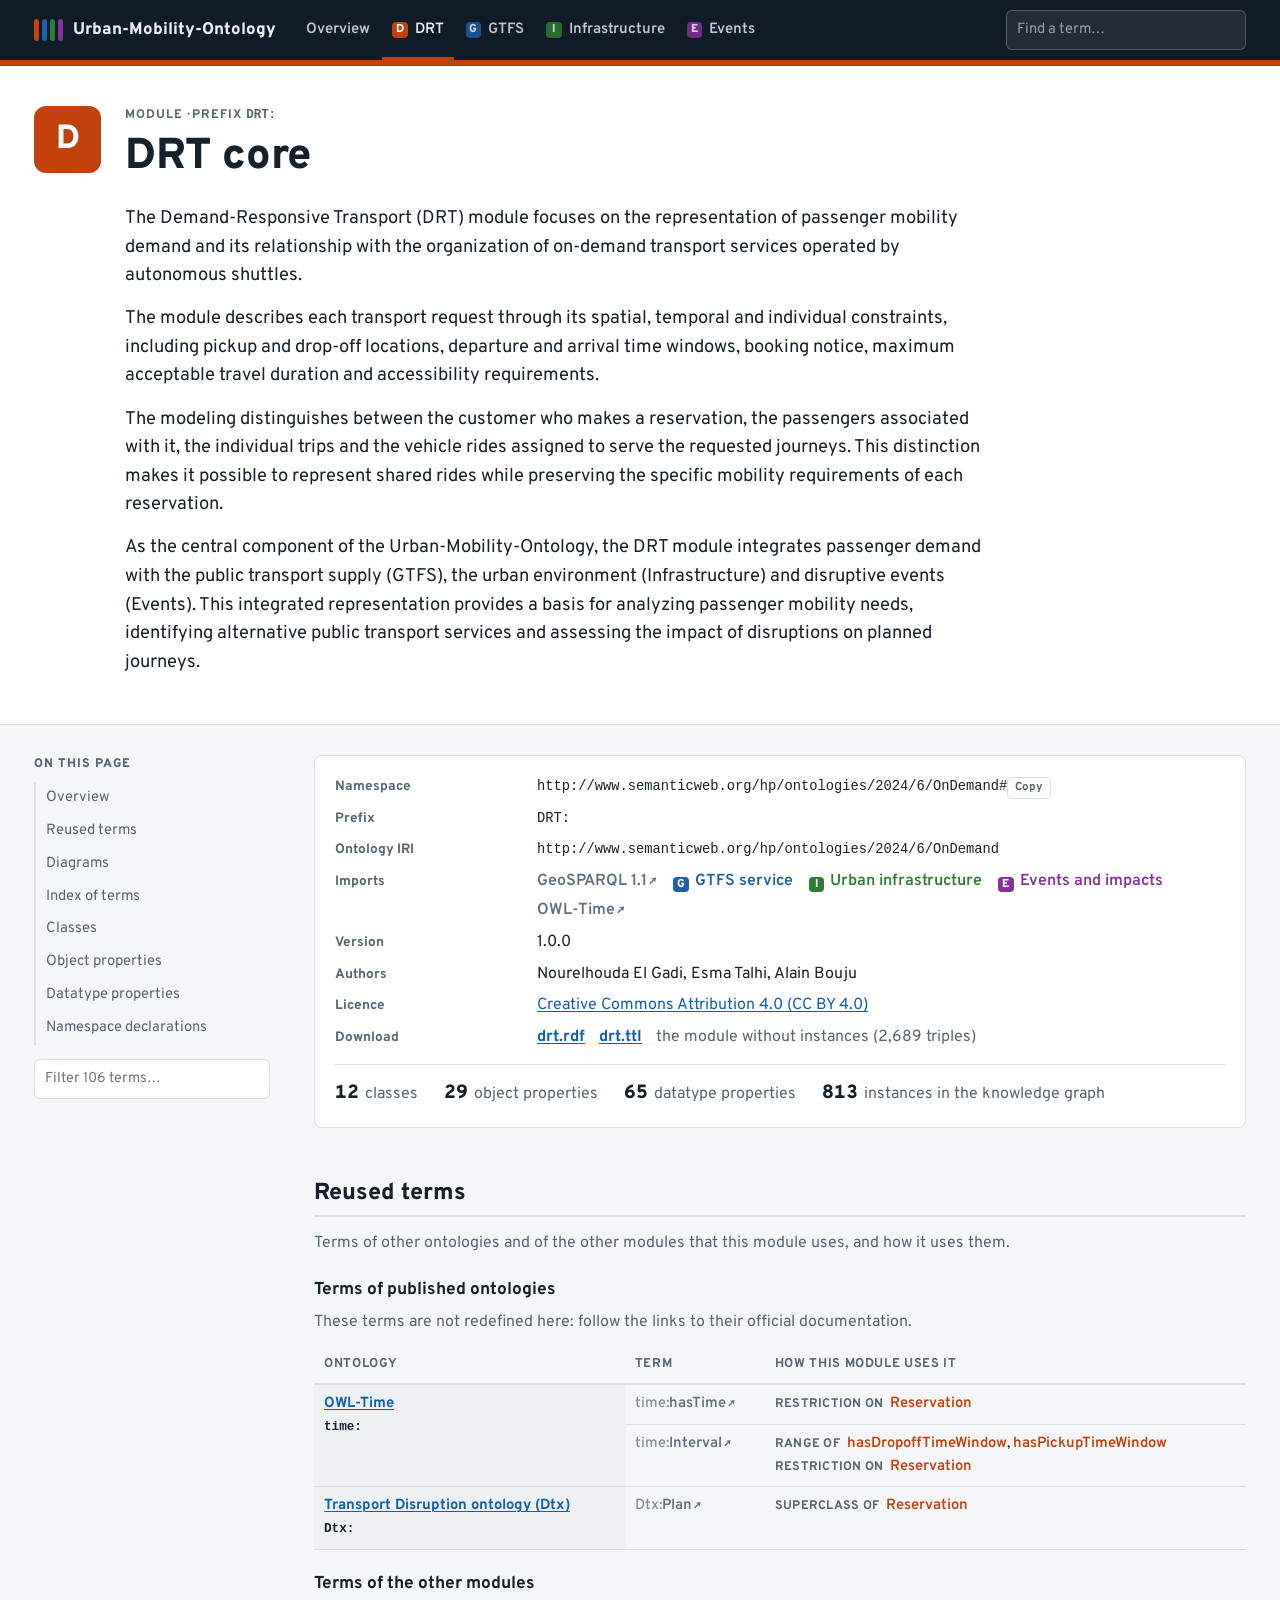
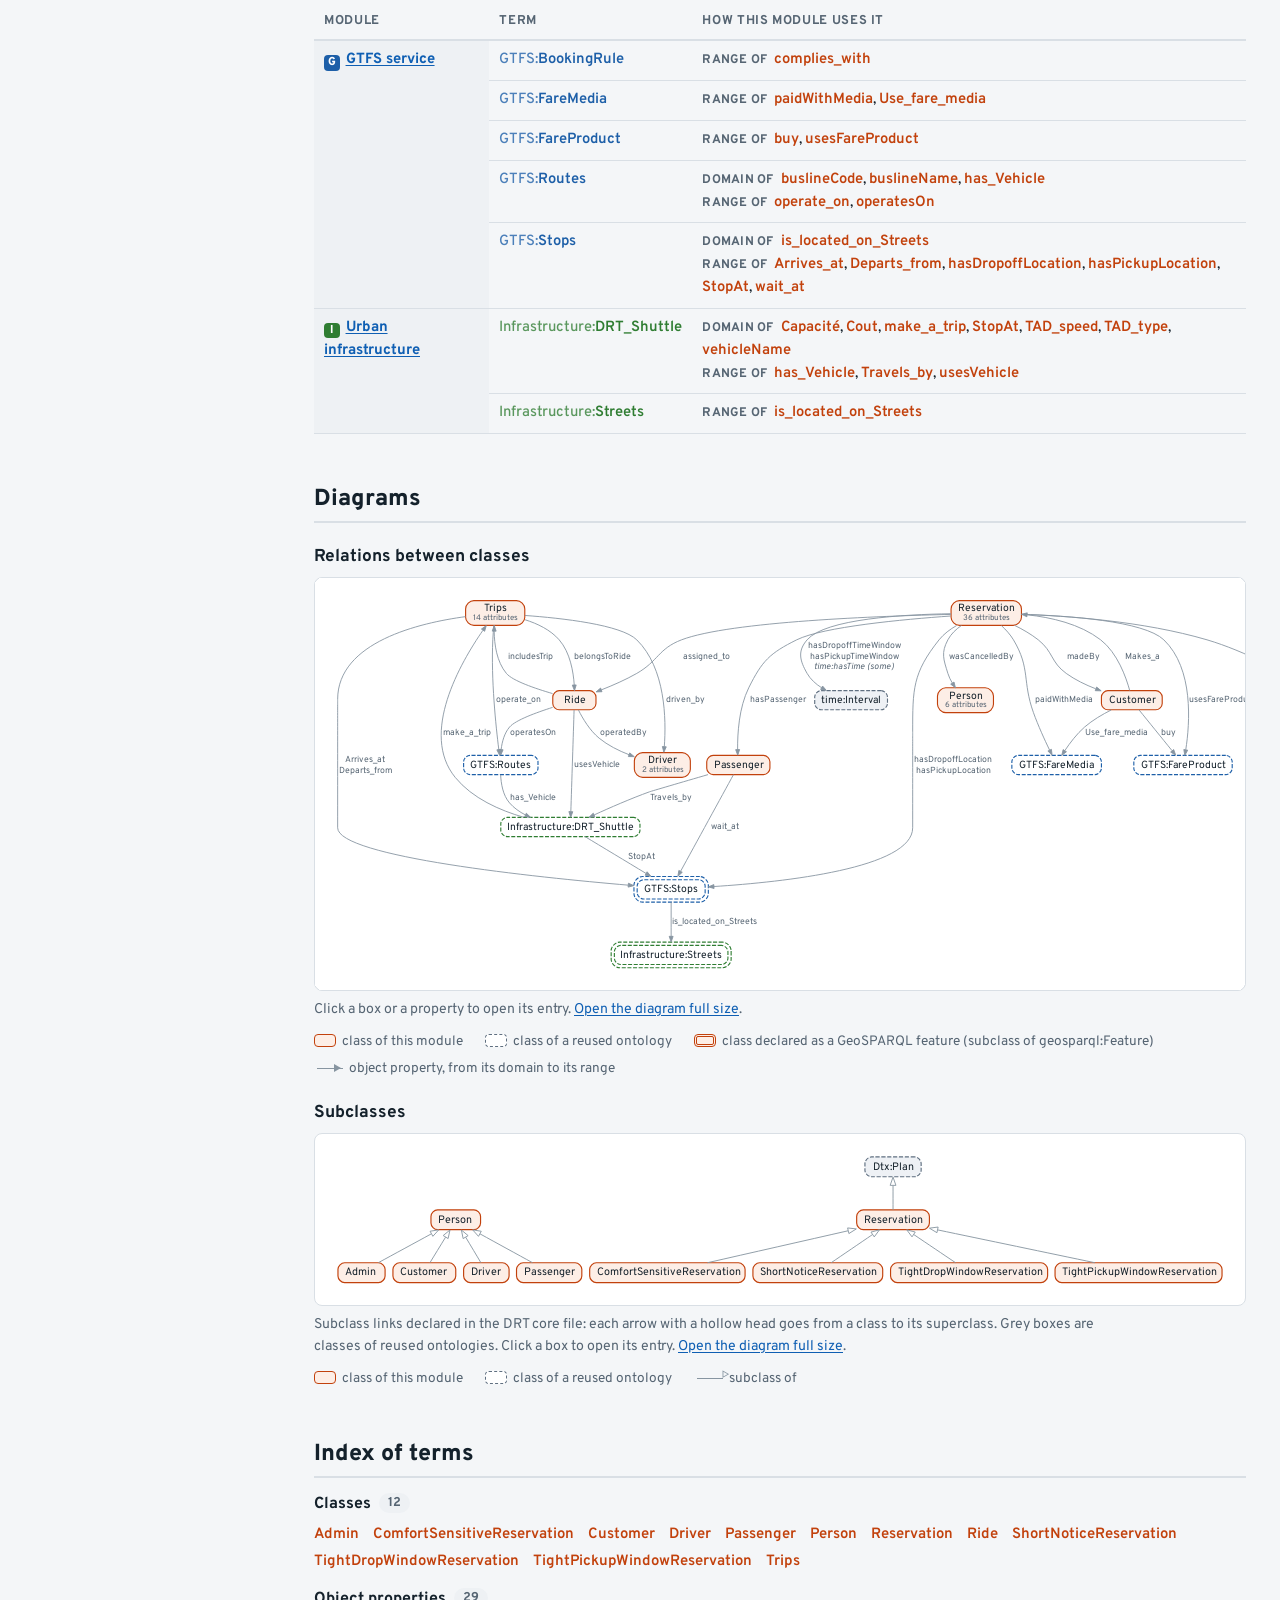
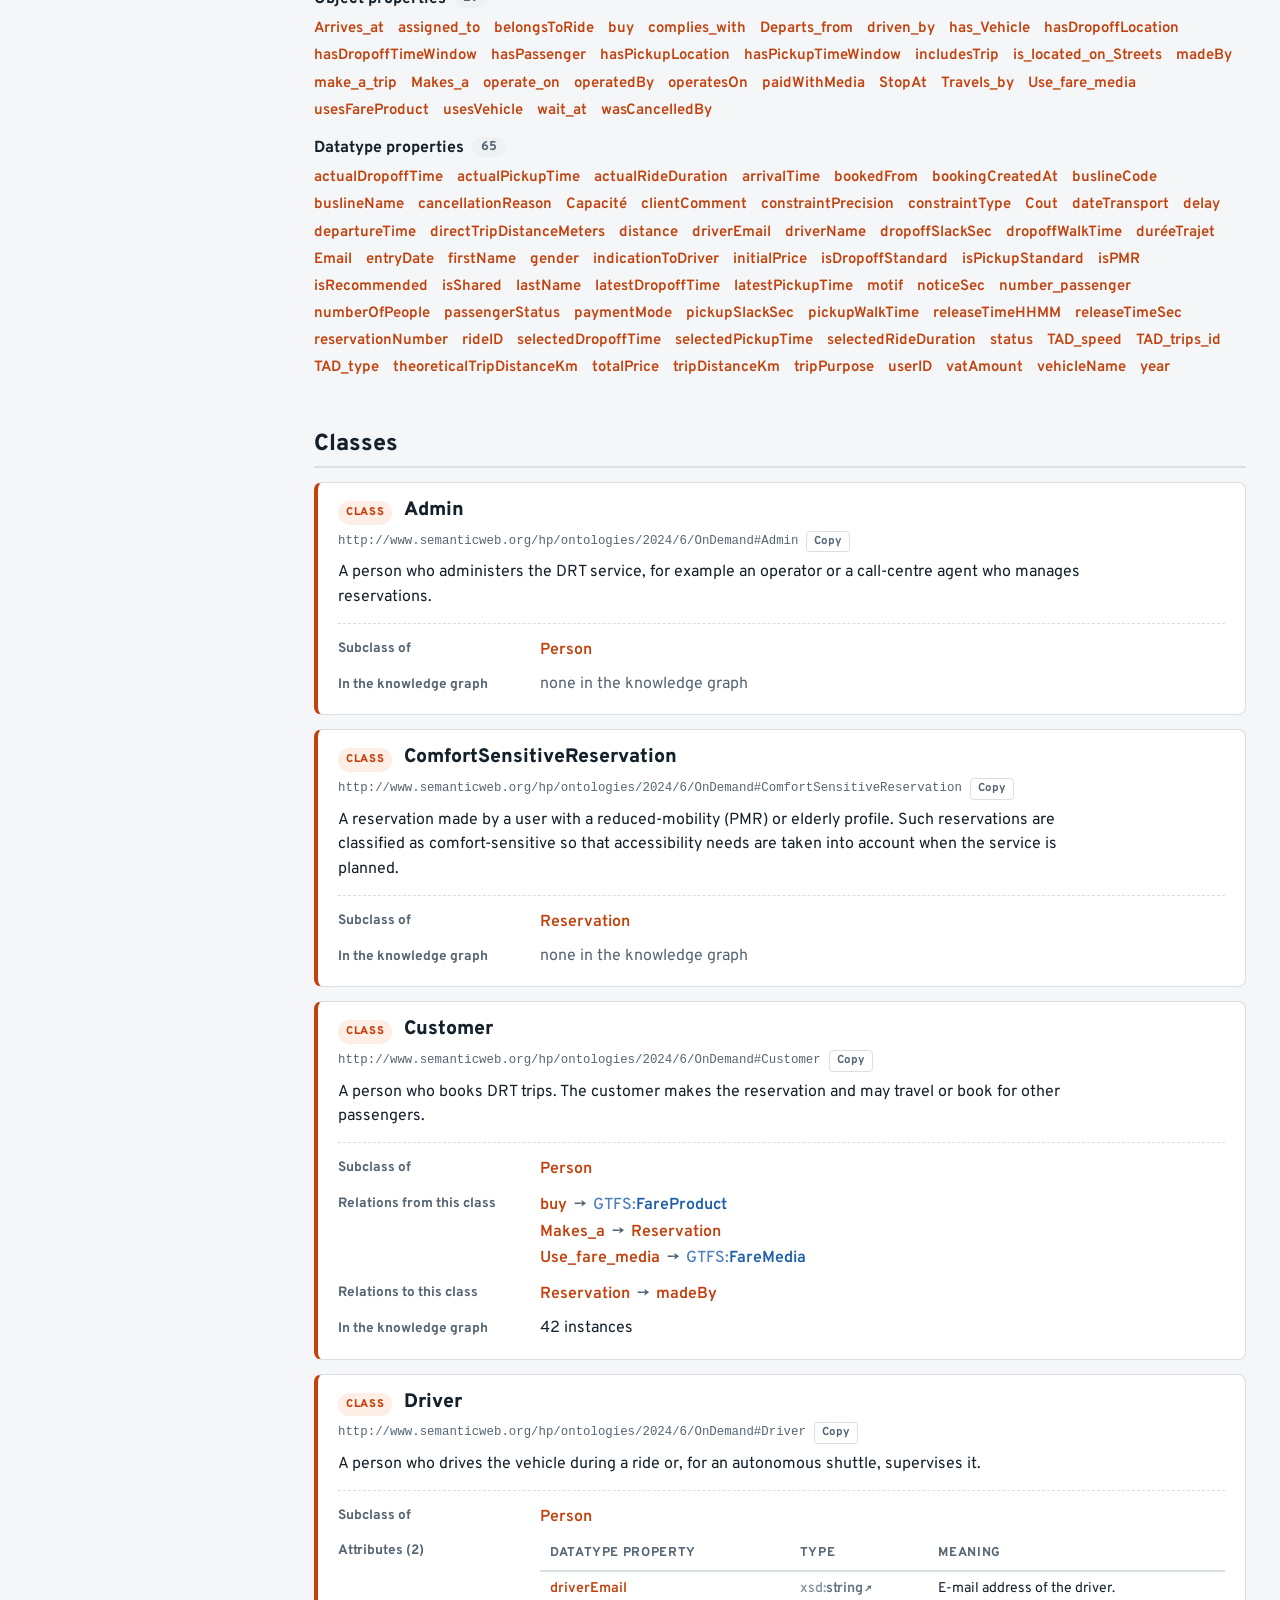
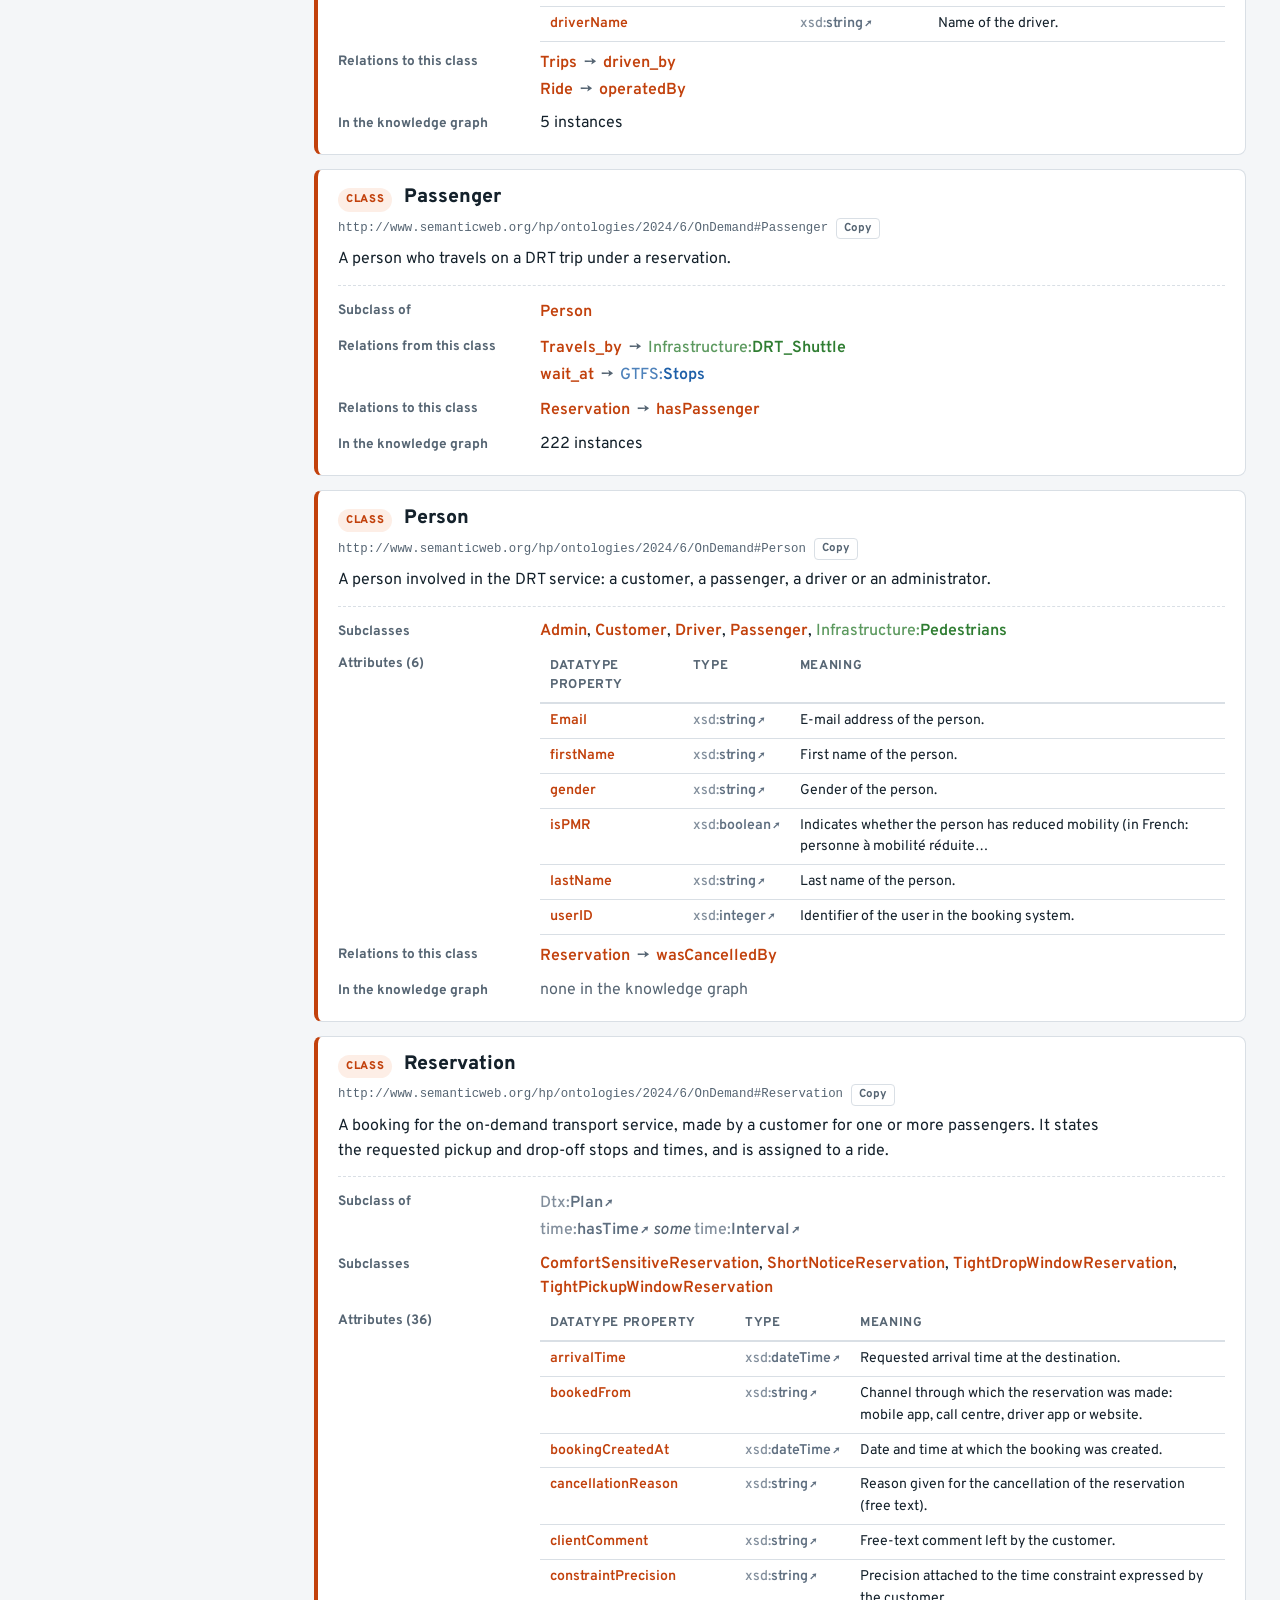
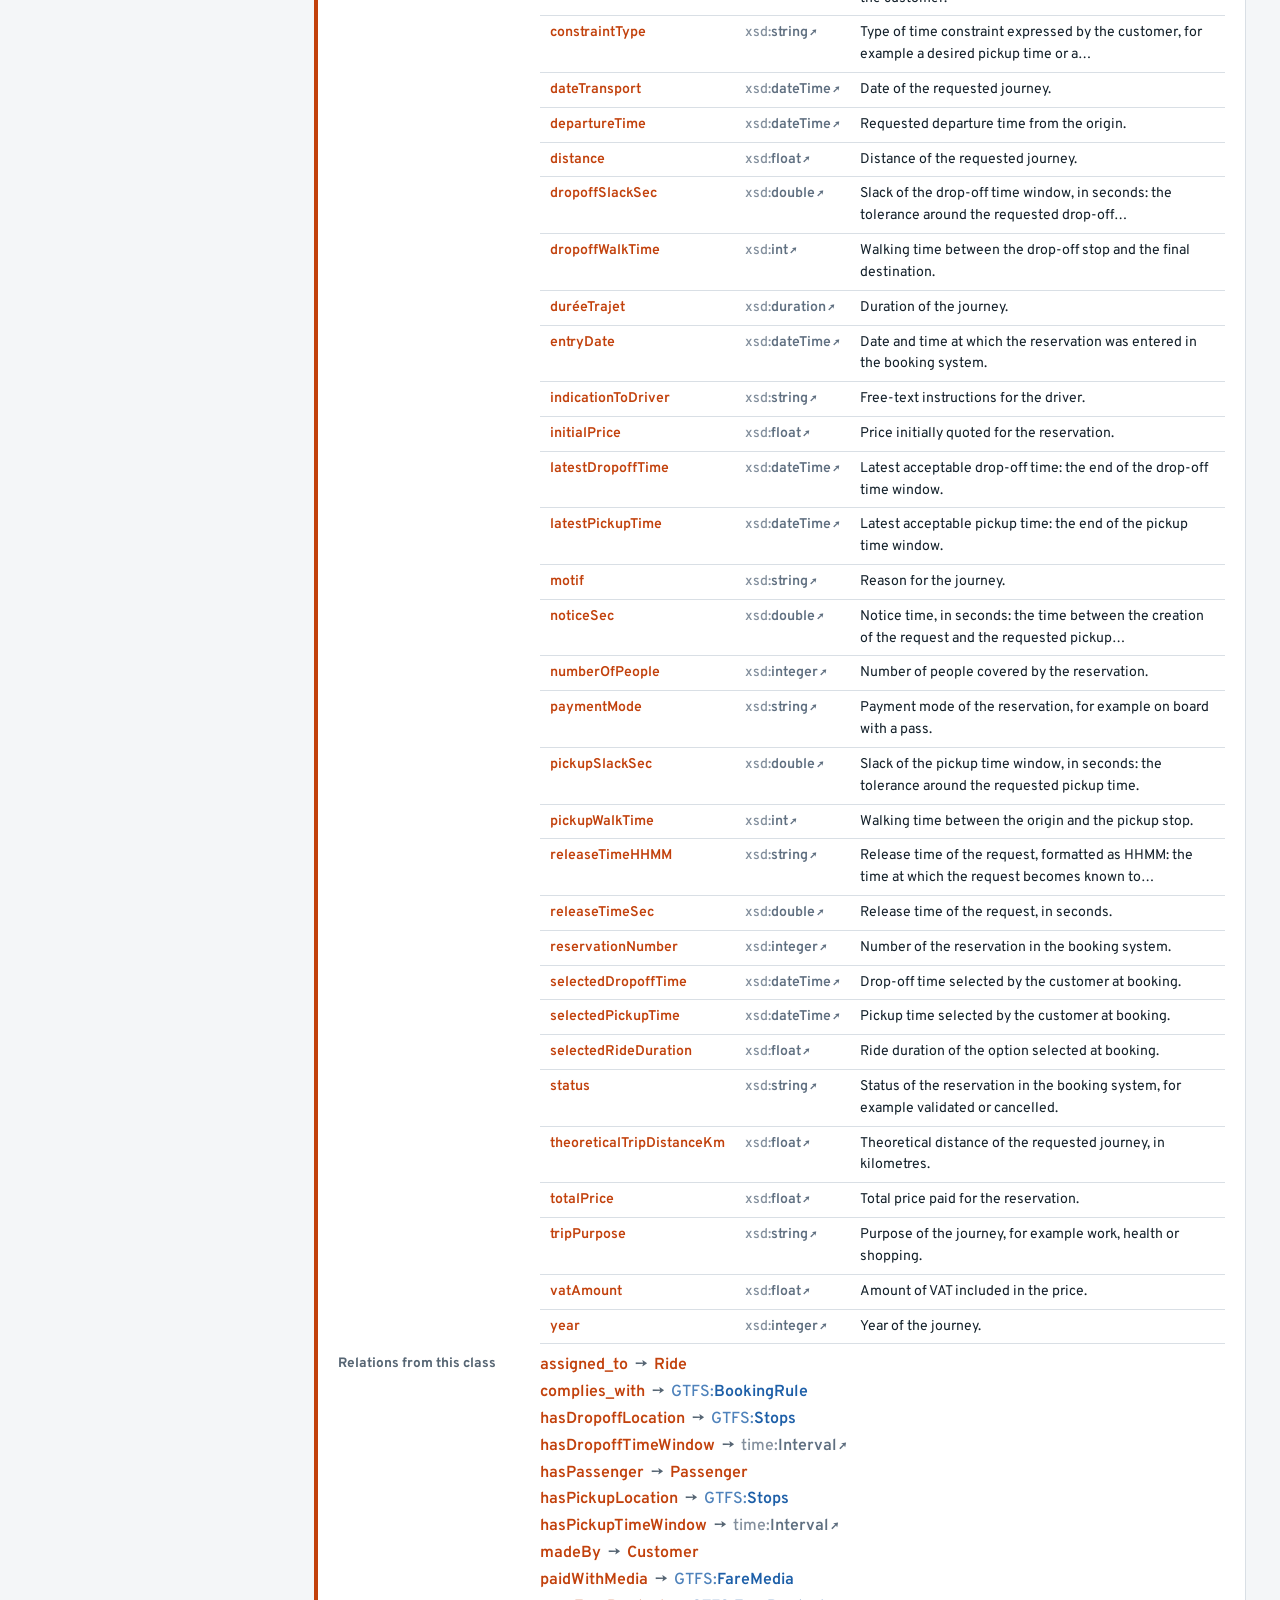
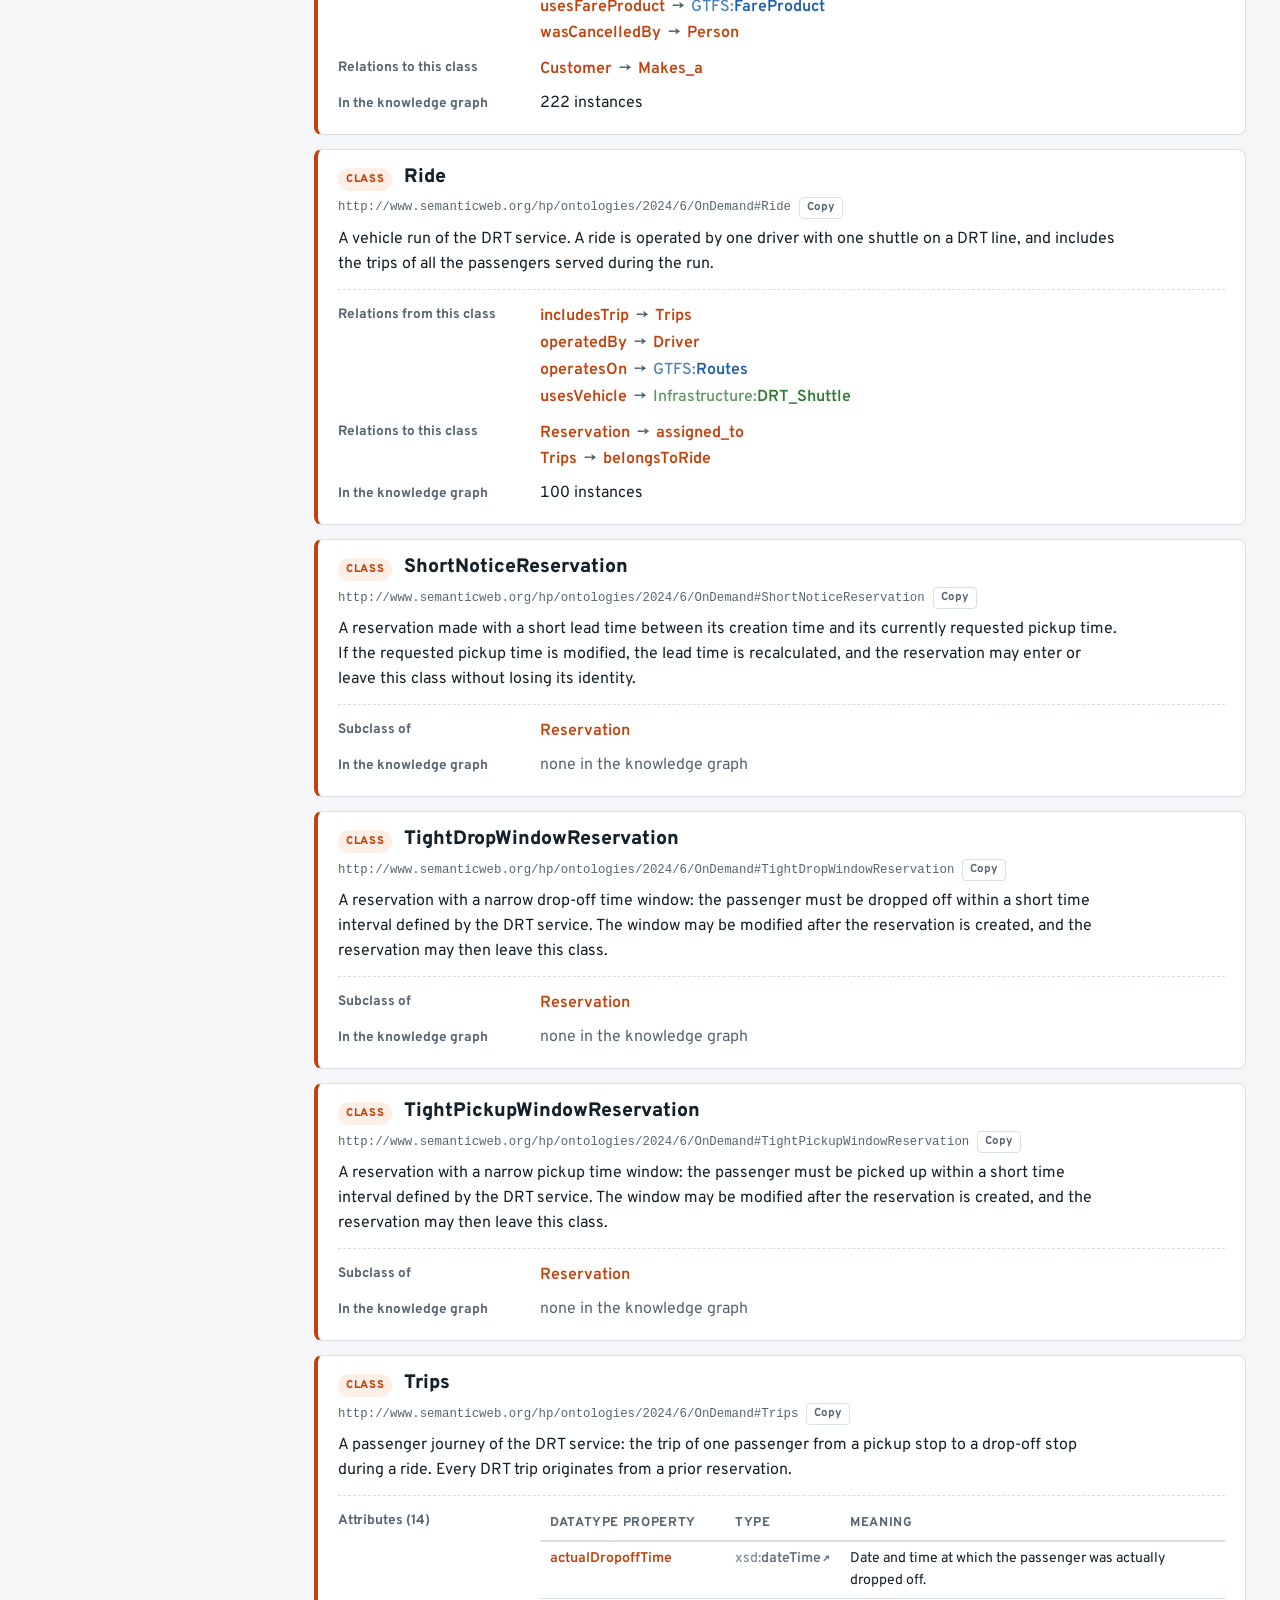
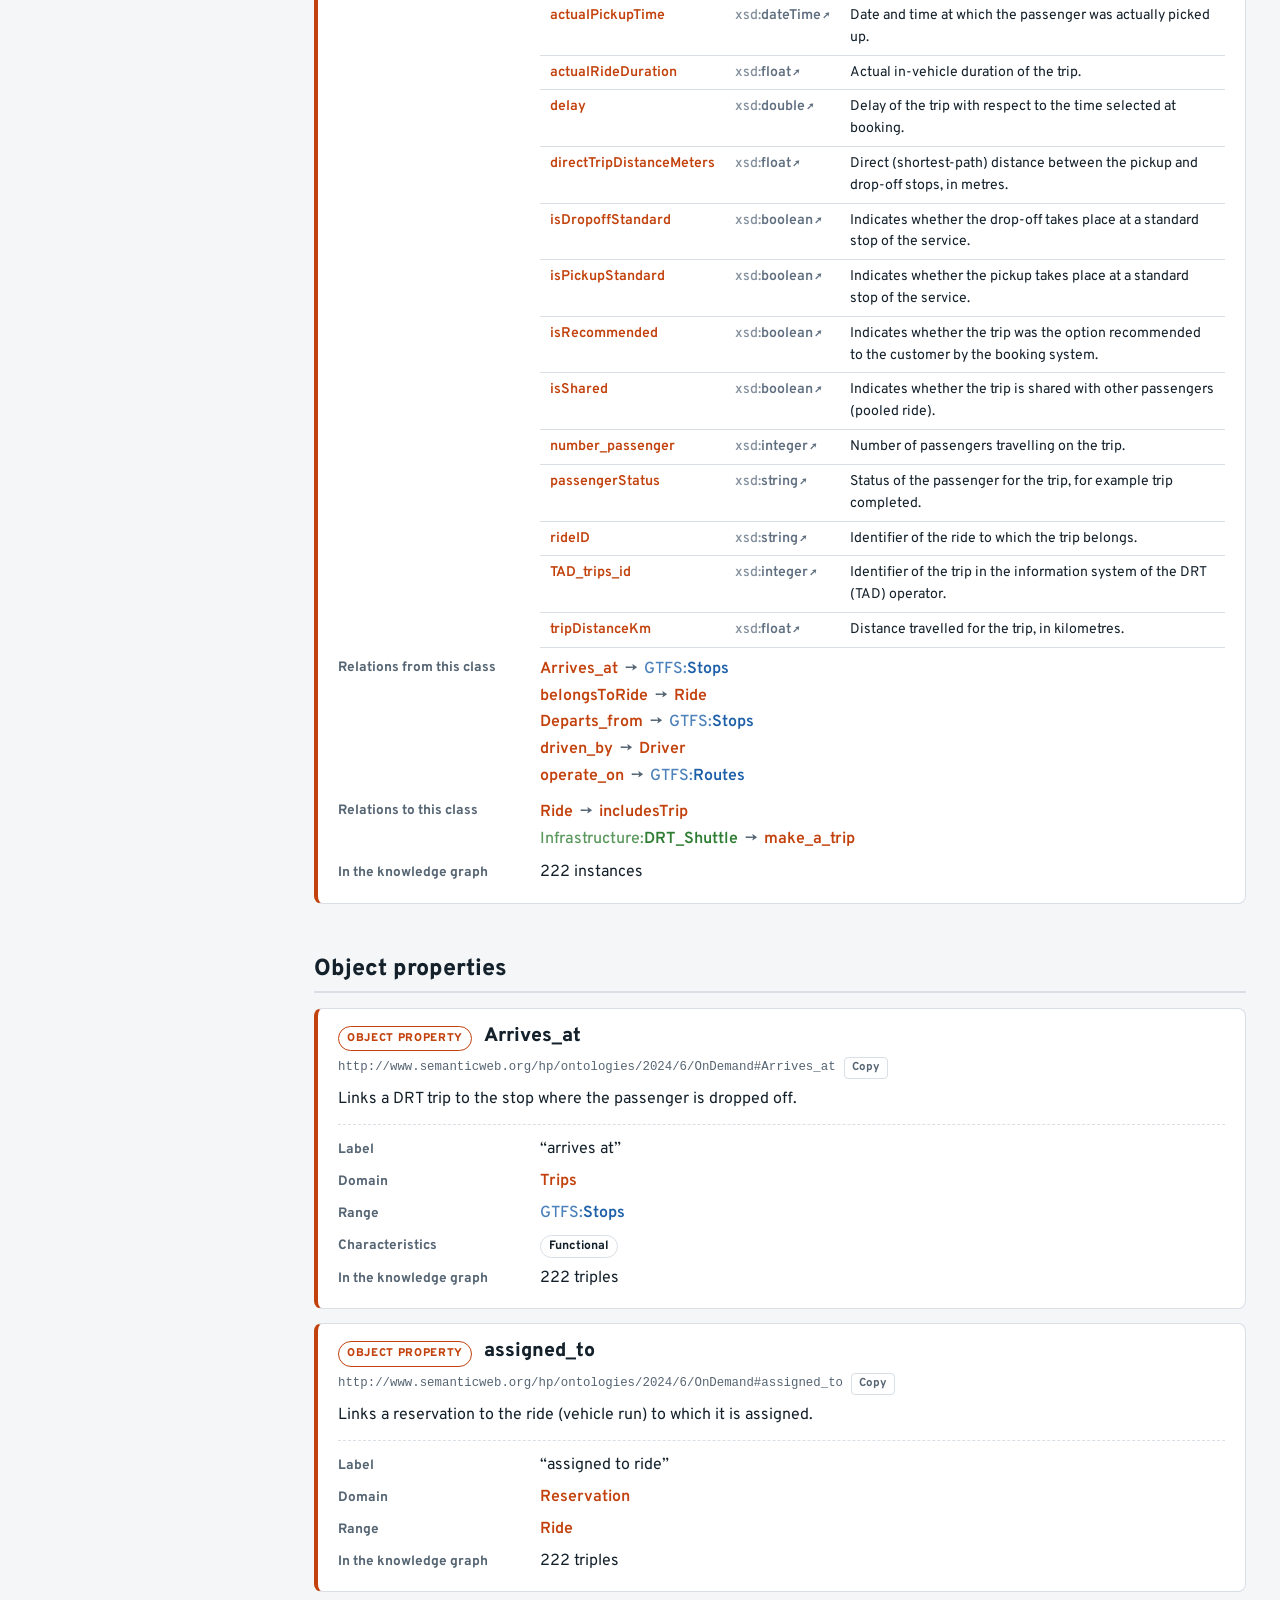
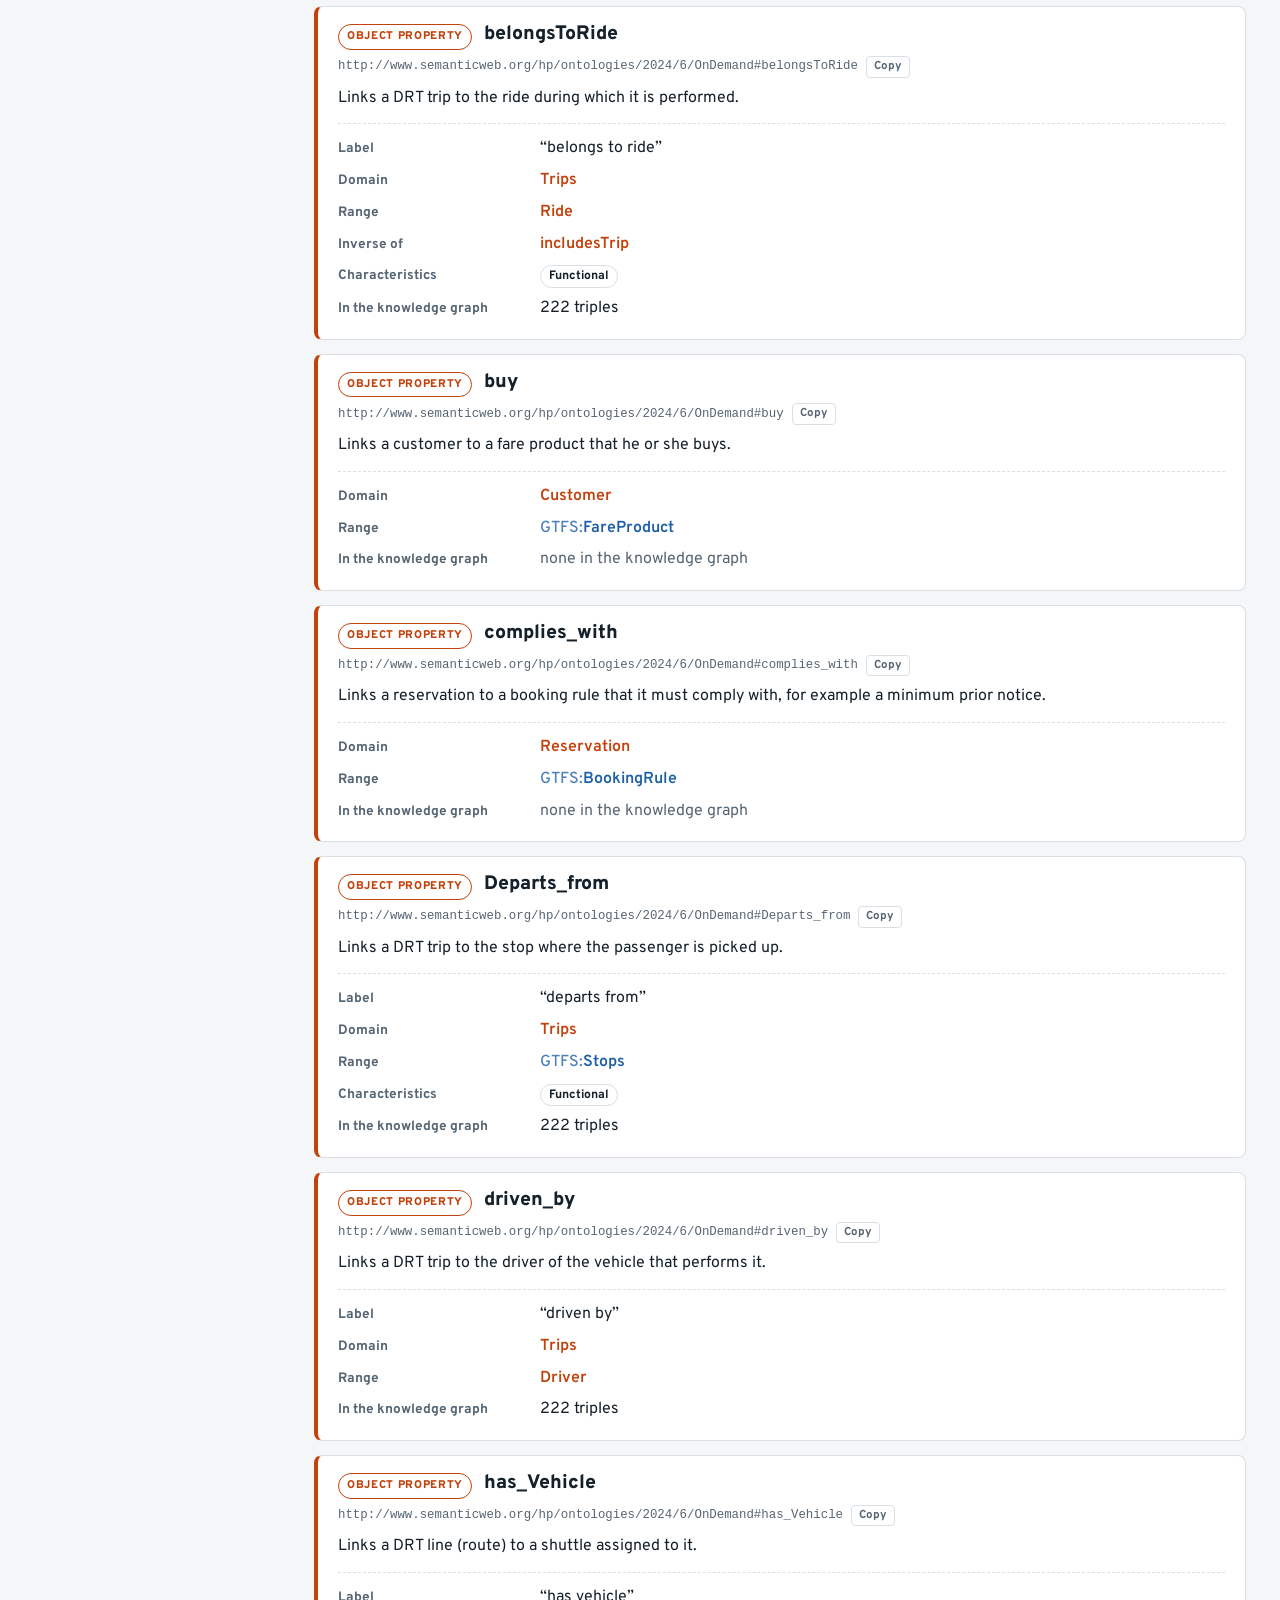
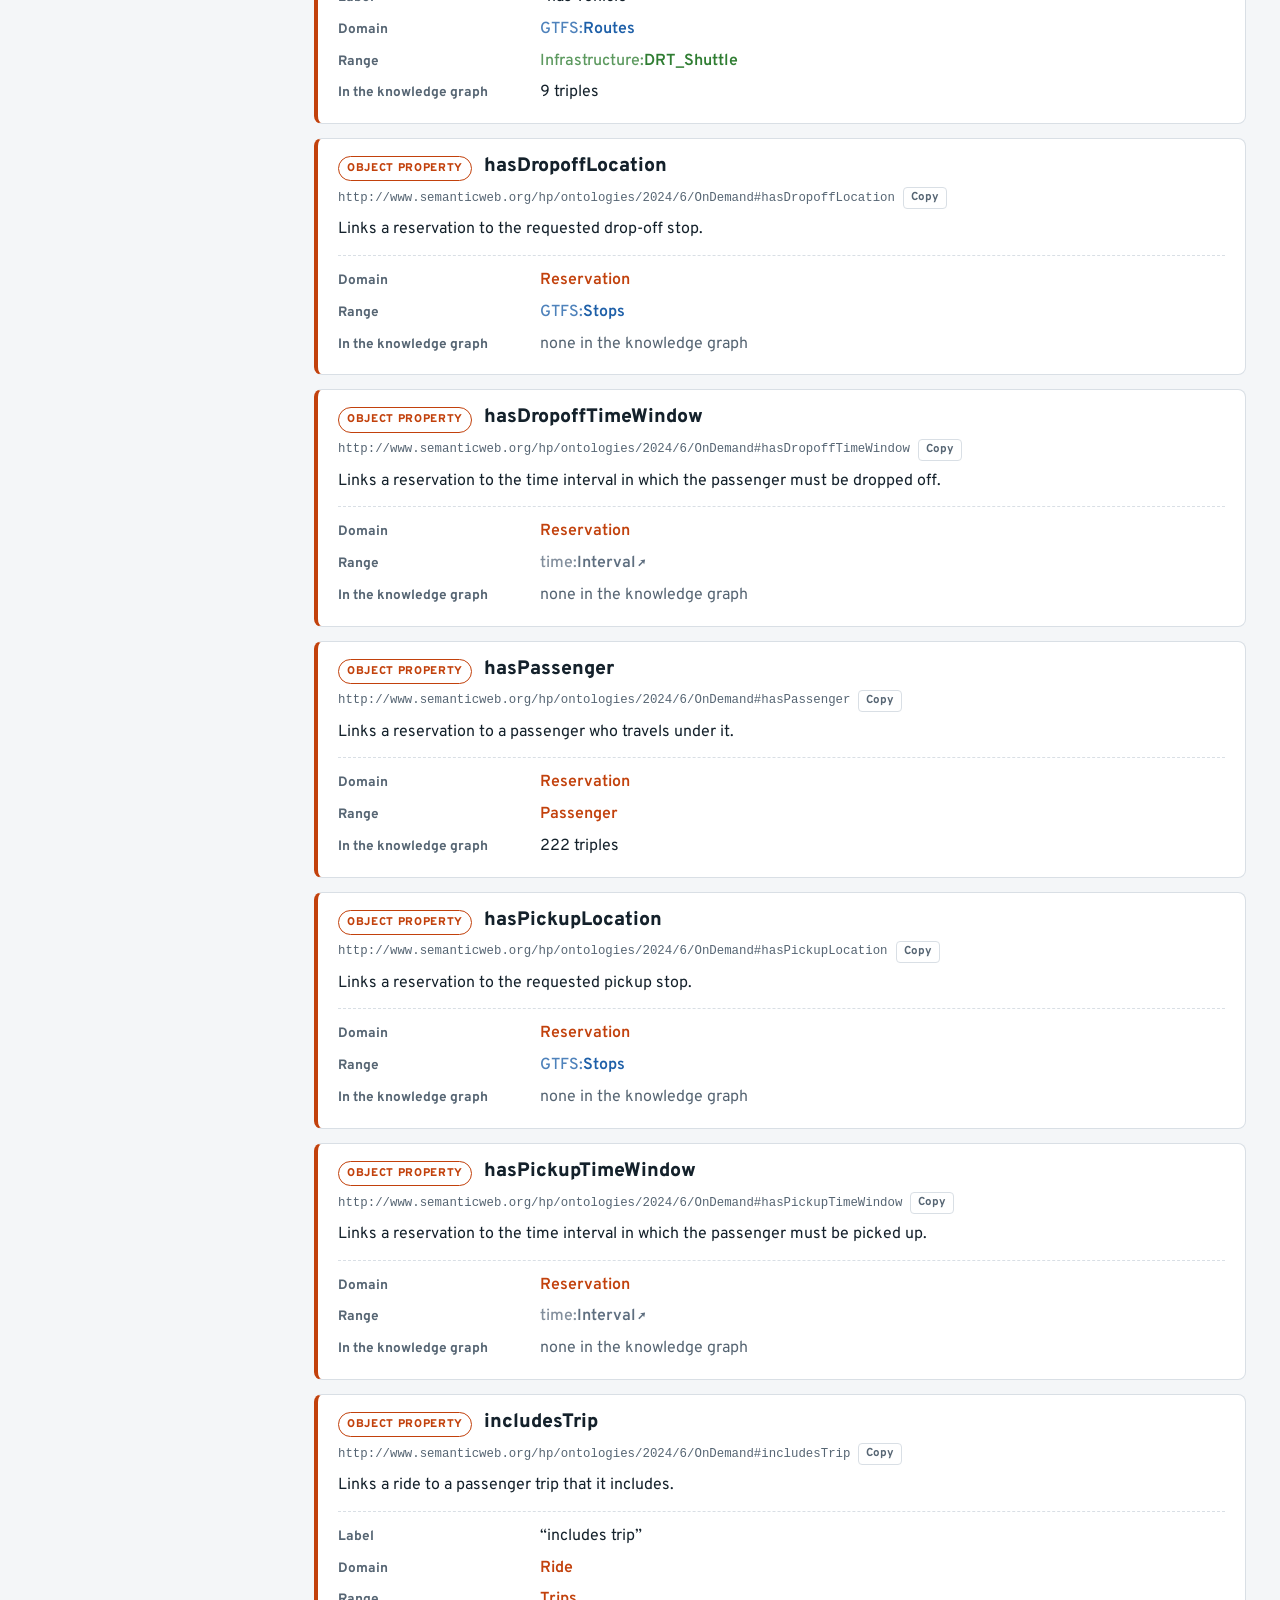
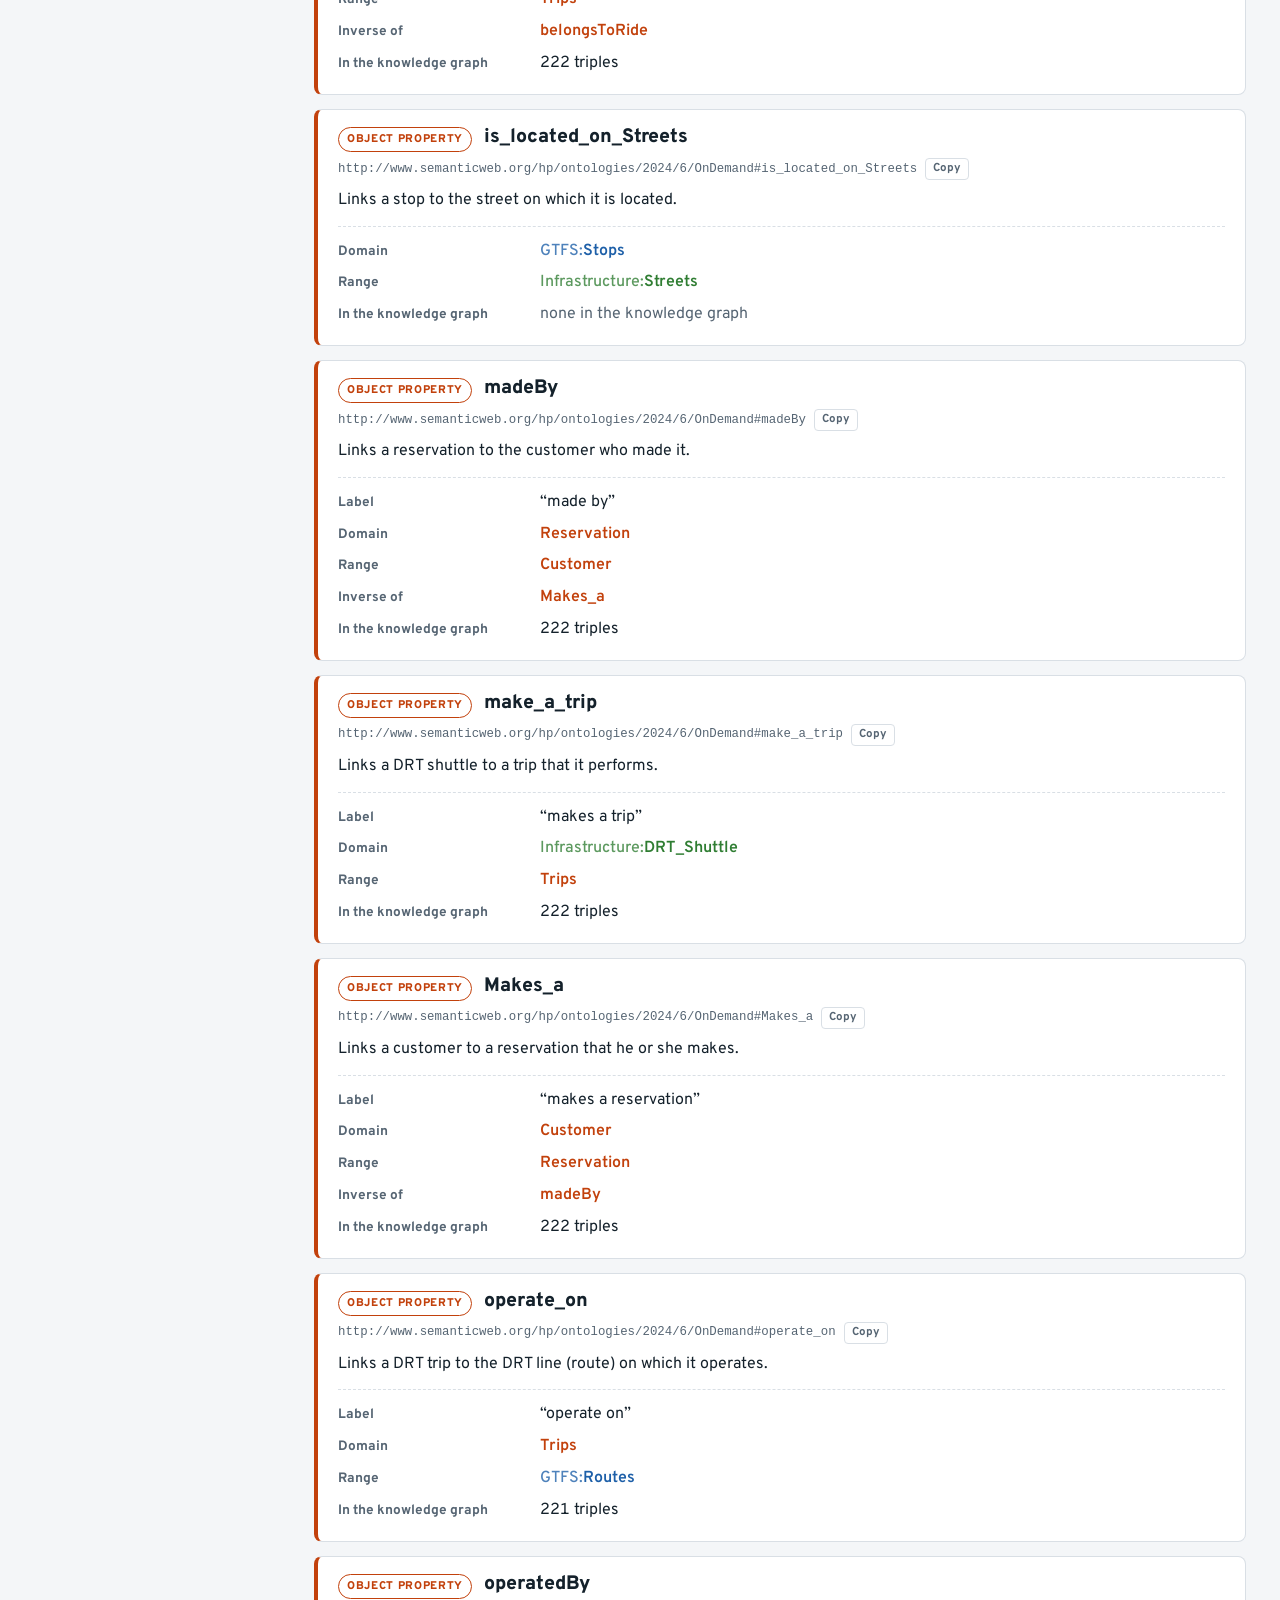
==== commit d69d6cb5: "Add files via upload" ====
--- a/drt.html
+++ b/drt.html
@@ -4,7 +4,7 @@
 <meta charset="utf-8">
 <meta name="viewport" content="width=device-width, initial-scale=1">
 <title>DRT core · Urban-Mobility-Ontology</title>
-<meta name="description" content="Main module: the demand of the on-demand service (customers, reservations, passengers, rides and trips), linked to the other modules.">
+<meta name="description" content="Main module of the ontology: it encompasses the GTFS, Infrastructure and Events modules and links them to the demand of the on-demand service (customers, reservations, passengers, rides and trips).">
 <link rel="preconnect" href="https://fonts.googleapis.com"><link rel="preconnect" href="https://fonts.gstatic.com" crossorigin><link href="https://fonts.googleapis.com/css2?family=Overpass:wght@400;500;600;700;800&family=Overpass+Mono:wght@400;600&display=swap" rel="stylesheet">
 <link rel="stylesheet" href="assets/style.css">
 </head>
@@ -29,17 +29,14 @@
     <div>
       <p class="eyebrow">Module · prefix <code>DRT:</code></p>
       <h1>DRT core</h1>
-      <p class="lead">The Demand-Responsive Transport (DRT) module focuses on the representation of passenger mobility demand and its relationship with the organization of on-demand transport services operated by autonomous shuttles.</p>
-    <p class="lead">The module describes each transport request through its spatial, temporal and individual constraints, including pickup and drop-off locations, departure and arrival time windows, booking notice, maximum acceptable travel duration and accessibility requirements.</p>
-   <p class="lead">The modeling distinguishes between the customer who makes a reservation, the passengers associated with it, the individual trips and the vehicle rides assigned to serve the requested journeys. This distinction makes it possible to represent shared rides while preserving the specific mobility requirements of each reservation.</p> 
-   <p class="lead"> As the central component of the Urban-Mobility-Ontology, the DRT module integrates passenger demand with the public transport supply (GTFS), the urban environment (Infrastructure) and disruptive events (Events). This integrated representation provides a basis for analyzing passenger mobility needs, identifying alternative public transport services and assessing the impact of disruptions on planned journeys.</p>
+      <p class="lead">The Demand-Responsive Transport (DRT) module focuses on the representation of passenger mobility demand and its relationship with the organization of on-demand transport services operated by autonomous shuttles.</p><p class="lead">The module describes each transport request through its spatial, temporal and individual constraints, including pickup and drop-off locations, departure and arrival time windows, booking notice, maximum acceptable travel duration and accessibility requirements.</p><p class="lead">The modeling distinguishes between the customer who makes a reservation, the passengers associated with it, the individual trips and the vehicle rides assigned to serve the requested journeys. This distinction makes it possible to represent shared rides while preserving the specific mobility requirements of each reservation.</p><p class="lead">As the central component of the Urban-Mobility-Ontology, the DRT module integrates passenger demand with the public transport supply (GTFS), the urban environment (Infrastructure) and disruptive events (Events). This integrated representation provides a basis for analyzing passenger mobility needs, identifying alternative public transport services and assessing the impact of disruptions on planned journeys.</p>
     </div>
   </div>
 </section>
 <div class="wrap with-side">
-  <aside class="side"><nav aria-label="On this page"><p class="side-title">On this page</p><ol><li><a href="#overview">Overview</a></li><li><a href="#reuse">Reused terms</a></li><li><a href="#diagram">Diagrams</a></li><li><a href="#index">Index of terms</a></li><li><a href="#classes">Classes</a></li><li><a href="#object-properties">Object properties</a></li><li><a href="#datatype-properties">Datatype properties</a></li><li><a href="#namespaces">Namespace declarations</a></li></ol><label class="sr" for="filter">Filter the terms of this module</label><input id="filter" class="filter" type="search" placeholder="Filter 108 terms…" autocomplete="off"></nav></aside>
+  <aside class="side"><nav aria-label="On this page"><p class="side-title">On this page</p><ol><li><a href="#overview">Overview</a></li><li><a href="#reuse">Reused terms</a></li><li><a href="#diagram">Diagrams</a></li><li><a href="#index">Index of terms</a></li><li><a href="#classes">Classes</a></li><li><a href="#object-properties">Object properties</a></li><li><a href="#datatype-properties">Datatype properties</a></li><li><a href="#namespaces">Namespace declarations</a></li></ol><label class="sr" for="filter">Filter the terms of this module</label><input id="filter" class="filter" type="search" placeholder="Filter 106 terms…" autocomplete="off"></nav></aside>
   <div class="content">
-    <section class="block meta-block"><dl class="facts"><dt>Namespace</dt><dd><code>http://www.semanticweb.org/hp/ontologies/2024/6/OnDemand#</code><button class="copy" type="button" data-copy="http://www.semanticweb.org/hp/ontologies/2024/6/OnDemand#" aria-label="Copy http://www.semanticweb.org/hp/ontologies/2024/6/OnDemand#">Copy</button></dd><dt>Prefix</dt><dd><code>DRT:</code></dd><dt>Ontology IRI</dt><dd><code>http://www.semanticweb.org/hp/ontologies/2024/6/OnDemand</code></dd><dt>Imports</dt><dd><span class="imports"><span><a class="t ext" href="https://docs.ogc.org/is/22-047r1/22-047r1.html" target="_blank" rel="noopener">GeoSPARQL 1.1<span class="ext-mark" aria-hidden="true">↗</span></a></span><span><a class="t m-gtfs" href="gtfs.html"><span class="line-badge m-gtfs xs" aria-hidden="true">G</span>GTFS service</a></span><span><a class="t m-infra" href="infrastructure.html"><span class="line-badge m-infra xs" aria-hidden="true">I</span>Urban infrastructure</a></span><span><a class="t m-event" href="event.html"><span class="line-badge m-event xs" aria-hidden="true">E</span>Events and impacts</a></span><span><a class="t ext" href="https://www.w3.org/TR/owl-time/" target="_blank" rel="noopener">OWL-Time<span class="ext-mark" aria-hidden="true">↗</span></a></span></span></dd><dt>Version</dt><dd>1.0.0</dd><dt>Authors</dt><dd>Nourelhouda El Gadi, Esma Talhi, Alain Bouju</dd><dt>Licence</dt><dd><a href="https://creativecommons.org/licenses/by/4.0/">Creative Commons Attribution 4.0 (CC BY 4.0)</a></dd><dt>Download</dt><dd><a class="dl" href="ontology/drt.rdf" download>drt.rdf</a> <a class="dl" href="ontology/drt.ttl" download>drt.ttl</a> <span class="muted">the module without instances (2,704 triples)</span></dd></dl><ul class="figures"><li><span class="num">12</span> classes</li><li><span class="num">29</span> object properties</li><li><span class="num">67</span> datatype properties</li><li><span class="num">813</span> instances in the knowledge graph</li></ul></section>
+    <section class="block meta-block"><dl class="facts"><dt>Namespace</dt><dd><code>http://www.semanticweb.org/hp/ontologies/2024/6/OnDemand#</code><button class="copy" type="button" data-copy="http://www.semanticweb.org/hp/ontologies/2024/6/OnDemand#" aria-label="Copy http://www.semanticweb.org/hp/ontologies/2024/6/OnDemand#">Copy</button></dd><dt>Prefix</dt><dd><code>DRT:</code></dd><dt>Ontology IRI</dt><dd><code>http://www.semanticweb.org/hp/ontologies/2024/6/OnDemand</code></dd><dt>Imports</dt><dd><span class="imports"><span><a class="t ext" href="https://docs.ogc.org/is/22-047r1/22-047r1.html" target="_blank" rel="noopener">GeoSPARQL 1.1<span class="ext-mark" aria-hidden="true">↗</span></a></span><span><a class="t m-gtfs" href="gtfs.html"><span class="line-badge m-gtfs xs" aria-hidden="true">G</span>GTFS service</a></span><span><a class="t m-infra" href="infrastructure.html"><span class="line-badge m-infra xs" aria-hidden="true">I</span>Urban infrastructure</a></span><span><a class="t m-event" href="event.html"><span class="line-badge m-event xs" aria-hidden="true">E</span>Events and impacts</a></span><span><a class="t ext" href="https://www.w3.org/TR/owl-time/" target="_blank" rel="noopener">OWL-Time<span class="ext-mark" aria-hidden="true">↗</span></a></span></span></dd><dt>Version</dt><dd>1.0.0</dd><dt>Authors</dt><dd>Nourelhouda El Gadi, Esma Talhi, Alain Bouju</dd><dt>Licence</dt><dd><a href="https://creativecommons.org/licenses/by/4.0/">Creative Commons Attribution 4.0 (CC BY 4.0)</a></dd><dt>Download</dt><dd><a class="dl" href="ontology/drt.rdf" download>drt.rdf</a> <a class="dl" href="ontology/drt.ttl" download>drt.ttl</a> <span class="muted">the module without instances (2,689 triples)</span></dd></dl><ul class="figures"><li><span class="num">12</span> classes</li><li><span class="num">29</span> object properties</li><li><span class="num">65</span> datatype properties</li><li><span class="num">813</span> instances in the knowledge graph</li></ul></section>
     <section class="block" id="reuse"><h2>Reused terms</h2><p class="sub">Terms of other ontologies and of the other modules that this module uses, and how it uses them.</p><h3>Terms of published ontologies</h3><p class="sub">These terms are not redefined here: follow the links to their official documentation.</p><div class="tbl-wrap"><table class="reuse-t"><thead><tr><th>Ontology</th><th>Term</th><th>How this module uses it</th></tr></thead><tbody><tr><th scope=row rowspan=2><a href="https://www.w3.org/TR/owl-time/" target="_blank" rel="noopener">OWL-Time</a><br><code>time:</code></th><td class="term-c"><a class="t ext" href="https://www.w3.org/TR/owl-time/#time:hasTime" title="http://www.w3.org/2006/time#hasTime" target="_blank" rel="noopener"><span class="pfx">time:</span>hasTime<span class="ext-mark" aria-hidden="true">↗</span></a></td><td class="how-c"><span class="how">restriction on</span> <a class="t k-c m-drt" href="#Reservation" title="DRT:Reservation: A booking for the on-demand transport service, made by a customer for one or more…">Reservation</a></td></tr><tr><td class="term-c"><a class="t ext" href="https://www.w3.org/TR/owl-time/#time:Interval" title="http://www.w3.org/2006/time#Interval" target="_blank" rel="noopener"><span class="pfx">time:</span>Interval<span class="ext-mark" aria-hidden="true">↗</span></a></td><td class="how-c"><span class="how">range of</span> <a class="t k-op m-drt" href="#hasDropoffTimeWindow" title="DRT:hasDropoffTimeWindow: Links a reservation to the time interval in which the passenger must be dropped off.">hasDropoffTimeWindow</a>, <a class="t k-op m-drt" href="#hasPickupTimeWindow" title="DRT:hasPickupTimeWindow: Links a reservation to the time interval in which the passenger must be picked up.">hasPickupTimeWindow</a><br><span class="how">restriction on</span> <a class="t k-c m-drt" href="#Reservation" title="DRT:Reservation: A booking for the on-demand transport service, made by a customer for one or more…">Reservation</a></td></tr><tr><th scope=row rowspan=1><a href="https://transportdisruption.github.io/transportdisruption.html" target="_blank" rel="noopener">Transport Disruption ontology (Dtx)</a><br><code>Dtx:</code></th><td class="term-c"><a class="t ext" href="https://transportdisruption.github.io/transportdisruption.html#d4e4574" title="http://purl.org/td/transportdisruption#Plan" target="_blank" rel="noopener"><span class="pfx">Dtx:</span>Plan<span class="ext-mark" aria-hidden="true">↗</span></a></td><td class="how-c"><span class="how">superclass of</span> <a class="t k-c m-drt" href="#Reservation" title="DRT:Reservation: A booking for the on-demand transport service, made by a customer for one or more…">Reservation</a></td></tr></tbody></table></div><h3>Terms of the other modules</h3><div class="tbl-wrap"><table class="reuse-t"><thead><tr><th>Module</th><th>Term</th><th>How this module uses it</th></tr></thead><tbody><tr><th scope=row rowspan=5><a href="gtfs.html"><span class="line-badge m-gtfs xs" aria-hidden="true">G</span>GTFS service</a></th><td class="term-c"><a class="t k-c m-gtfs" href="gtfs.html#BookingRule" title="GTFS:BookingRule: The booking rules of a service that must be booked in advance, such as on-demand…"><span class="pfx">GTFS:</span>BookingRule</a></td><td class="how-c"><span class="how">range of</span> <a class="t k-op m-drt" href="#complies_with" title="DRT:complies_with: Links a reservation to a booking rule that it must comply with, for example a minimum…">complies_with</a></td></tr><tr><td class="term-c"><a class="t k-c m-gtfs" href="gtfs.html#FareMedia" title="GTFS:FareMedia: A medium that holds or validates a fare product, such as a smart card, a paper ticket or…"><span class="pfx">GTFS:</span>FareMedia</a></td><td class="how-c"><span class="how">range of</span> <a class="t k-op m-drt" href="#paidWithMedia" title="DRT:paidWithMedia: Links a reservation to the fare medium used to pay for it.">paidWithMedia</a>, <a class="t k-op m-drt" href="#Use_fare_media" title="DRT:Use_fare_media: Links a customer to a fare medium (card, ticket or app) that he or she uses.">Use_fare_media</a></td></tr><tr><td class="term-c"><a class="t k-c m-gtfs" href="gtfs.html#FareProduct" title="GTFS:FareProduct: A fare product that riders can buy, such as a single ticket or a pass."><span class="pfx">GTFS:</span>FareProduct</a></td><td class="how-c"><span class="how">range of</span> <a class="t k-op m-drt" href="#buy" title="DRT:buy: Links a customer to a fare product that he or she buys.">buy</a>, <a class="t k-op m-drt" href="#usesFareProduct" title="DRT:usesFareProduct: Links a reservation to the fare product applied to it.">usesFareProduct</a></td></tr><tr><td class="term-c"><a class="t k-c m-gtfs" href="gtfs.html#Routes" title="GTFS:Routes: A public transit line: a group of trips shown to riders as a single service."><span class="pfx">GTFS:</span>Routes</a></td><td class="how-c"><span class="how">domain of</span> <a class="t k-dp m-drt" href="#buslineCode" title="DRT:buslineCode: Code of the DRT (TAD) line associated with the route.">buslineCode</a>, <a class="t k-dp m-drt" href="#buslineName" title="DRT:buslineName: Name of the DRT (TAD) line associated with the route.">buslineName</a>, <a class="t k-op m-drt" href="#has_Vehicle" title="DRT:has_Vehicle: Links a DRT line (route) to a shuttle assigned to it.">has_Vehicle</a><br><span class="how">range of</span> <a class="t k-op m-drt" href="#operate_on" title="DRT:operate_on: Links a DRT trip to the DRT line (route) on which it operates.">operate_on</a>, <a class="t k-op m-drt" href="#operatesOn" title="DRT:operatesOn: Links a ride to the DRT line (route) on which it operates.">operatesOn</a></td></tr><tr><td class="term-c"><a class="t k-c m-gtfs" href="gtfs.html#Stops" title="GTFS:Stops: A stop or a station where vehicles pick up or drop off riders. Stops of the regular…"><span class="pfx">GTFS:</span>Stops</a></td><td class="how-c"><span class="how">domain of</span> <a class="t k-op m-drt" href="#is_located_on_Streets" title="DRT:is_located_on_Streets: Links a stop to the street on which it is located.">is_located_on_Streets</a><br><span class="how">range of</span> <a class="t k-op m-drt" href="#Arrives_at" title="DRT:Arrives_at: Links a DRT trip to the stop where the passenger is dropped off.">Arrives_at</a>, <a class="t k-op m-drt" href="#Departs_from" title="DRT:Departs_from: Links a DRT trip to the stop where the passenger is picked up.">Departs_from</a>, <a class="t k-op m-drt" href="#hasDropoffLocation" title="DRT:hasDropoffLocation: Links a reservation to the requested drop-off stop.">hasDropoffLocation</a>, <a class="t k-op m-drt" href="#hasPickupLocation" title="DRT:hasPickupLocation: Links a reservation to the requested pickup stop.">hasPickupLocation</a>, <a class="t k-op m-drt" href="#StopAt" title="DRT:StopAt: Links a DRT shuttle to a stop that it serves.">StopAt</a>, <a class="t k-op m-drt" href="#wait_at" title="DRT:wait_at: Links a passenger to the stop where he or she waits to be picked up.">wait_at</a></td></tr><tr><th scope=row rowspan=2><a href="infrastructure.html"><span class="line-badge m-infra xs" aria-hidden="true">I</span>Urban infrastructure</a></th><td class="term-c"><a class="t k-c m-infra" href="infrastructure.html#DRT_Shuttle" title="Infrastructure:DRT_Shuttle: A vehicle temporarily assigned to the demand-responsive transport (DRT) service. It can…"><span class="pfx">Infrastructure:</span>DRT_Shuttle</a></td><td class="how-c"><span class="how">domain of</span> <a class="t k-dp m-drt" href="#Capacit%C3%A9" title="DRT:Capacité: Passenger capacity of the shuttle.">Capacité</a>, <a class="t k-dp m-drt" href="#Cout" title="DRT:Cout: Operating cost of the shuttle.">Cout</a>, <a class="t k-op m-drt" href="#make_a_trip" title="DRT:make_a_trip: Links a DRT shuttle to a trip that it performs.">make_a_trip</a>, <a class="t k-op m-drt" href="#StopAt" title="DRT:StopAt: Links a DRT shuttle to a stop that it serves.">StopAt</a>, <a class="t k-dp m-drt" href="#TAD_speed" title="DRT:TAD_speed: Commercial speed of the shuttle (TAD: transport à la demande, the French term for DRT).">TAD_speed</a>, <a class="t k-dp m-drt" href="#TAD_type" title="DRT:TAD_type: Type of DRT vehicle, for example its size or category.">TAD_type</a>, <a class="t k-dp m-drt" href="#vehicleName" title="DRT:vehicleName: Name of the DRT shuttle.">vehicleName</a><br><span class="how">range of</span> <a class="t k-op m-drt" href="#has_Vehicle" title="DRT:has_Vehicle: Links a DRT line (route) to a shuttle assigned to it.">has_Vehicle</a>, <a class="t k-op m-drt" href="#Travels_by" title="DRT:Travels_by: Links a passenger to the DRT shuttle in which he or she travels.">Travels_by</a>, <a class="t k-op m-drt" href="#usesVehicle" title="DRT:usesVehicle: Links a ride to the DRT shuttle that performs it.">usesVehicle</a></td></tr><tr><td class="term-c"><a class="t k-c m-infra" href="infrastructure.html#Streets" title="Infrastructure:Streets: A street used by vehicles and pedestrians, made of one or more road segments."><span class="pfx">Infrastructure:</span>Streets</a></td><td class="how-c"><span class="how">range of</span> <a class="t k-op m-drt" href="#is_located_on_Streets" title="DRT:is_located_on_Streets: Links a stop to the street on which it is located.">is_located_on_Streets</a></td></tr></tbody></table></div></section>
     
     <section class="block" id="diagram"><h2>Diagrams</h2><h3>Relations between classes</h3><figure class="diagram"><div class="diagram-scroll"><div class="diagram-inner" style="min-width:1059px"><svg class="dg" role="img" aria-label="Object properties of the DRT core module (domain to range)"
@@ -164,7 +161,7 @@
 <g id="a_node3"><a href="#Reservation" xlink:title="DRT:Reservation: A booking for the on&#45;demand transport service, made by a customer for one or more passengers. It states the requested…">
 <path fill="#fdeee6" stroke="#c2410c" stroke-width="1.4" d="M844.67,-459C844.67,-459 777.33,-459 777.33,-459 772.17,-459 767,-453.83 767,-448.67 767,-448.67 767,-438.33 767,-438.33 767,-433.17 772.17,-428 777.33,-428 777.33,-428 844.67,-428 844.67,-428 849.83,-428 855,-433.17 855,-438.33 855,-438.33 855,-448.67 855,-448.67 855,-453.83 849.83,-459 844.67,-459"/>
 <text text-anchor="start" x="776" y="-445.6" font-family="Overpass" font-size="13.00" fill="#14212b">Reservation</text>
-<text text-anchor="start" x="782" y="-435" font-family="Overpass" font-size="10.00" fill="#5a6977">38 attributes</text>
+<text text-anchor="start" x="782" y="-435" font-family="Overpass" font-size="10.00" fill="#5a6977">36 attributes</text>
 </a>
 </g>
 </g>
@@ -464,7 +461,7 @@
 </g>
 </g>
 </g>
-</svg></div></div><figcaption> Click a box or a property to open its entry. <a href="diagrams/drt.svg" target="_blank" rel="noopener">Open the diagram full size</a>.</figcaption></figure><ul class="legend"><li><span class="lg box"></span>class of this module</li><li><span class="lg box dashed"></span>class of a reused ontology</li><li><span class="lg box double"></span>class declared as a GeoSPARQL feature (subclass of geosparql:Feature)</li><li><span class="lg arrow"></span>object property, from its domain to its range</li></ul><h3>Subclasses</h3><figure class="diagram"><div class="diagram-scroll"><div class="diagram-inner" style="max-width:1200px"><svg class="dg" role="img" aria-label="Subclasses in the DRT core module"
+</svg></div></div><figcaption>Click a box or a property to open its entry. <a href="diagrams/drt.svg" target="_blank" rel="noopener">Open the diagram full size</a>.</figcaption></figure><ul class="legend"><li><span class="lg box"></span>class of this module</li><li><span class="lg box dashed"></span>class of a reused ontology</li><li><span class="lg box double"></span>class declared as a GeoSPARQL feature (subclass of geosparql:Feature)</li><li><span class="lg arrow"></span>object property, from its domain to its range</li></ul><h3>Subclasses</h3><figure class="diagram"><div class="diagram-scroll"><div class="diagram-inner" style="max-width:1200px"><svg class="dg" role="img" aria-label="Subclasses in the DRT core module"
  viewBox="0.00 0.00 1091.10 173.60" xmlns="http://www.w3.org/2000/svg" xmlns:xlink="http://www.w3.org/1999/xlink">
 <g id="graph0" class="graph" transform="scale(1 1) rotate(0) translate(10.8 162.8)">
 <title>Subclasses in the DRT core module</title>
@@ -651,9 +648,9 @@
 </g>
 </svg></div></div><figcaption>Subclass links declared in the DRT core file: each arrow with a hollow head goes from a class to its superclass. Grey boxes are classes of reused ontologies. Click a box to open its entry. <a href="diagrams/drt-hierarchy.svg" target="_blank" rel="noopener">Open the diagram full size</a>.</figcaption></figure><ul class="legend"><li><span class="lg box"></span>class of this module</li><li><span class="lg box dashed"></span>class of a reused ontology</li><li><span class="lg arrow hollow"></span>subclass of</li></ul></section>
     <section class="block" id="index"><h2>Index of terms</h2>
-      <div class="xref-group"><h3 id="classes-index">Classes <span class="count">12</span></h3><ul class="xref"><li><a class="t k-c m-drt" href="#Admin" title="DRT:Admin: A person who administers the DRT service, for example an operator or a call-centre agent…">Admin</a></li><li><a class="t k-c m-drt" href="#ComfortSensitiveReservation" title="DRT:ComfortSensitiveReservation: A reservation made by a user with a reduced-mobility (PMR) or elderly profile. Such…">ComfortSensitiveReservation</a></li><li><a class="t k-c m-drt" href="#Customer" title="DRT:Customer: A person who books DRT trips. The customer makes the reservation and may travel or book…">Customer</a></li><li><a class="t k-c m-drt" href="#Driver" title="DRT:Driver: A person who drives the vehicle during a ride or, for an autonomous shuttle, supervises…">Driver</a></li><li><a class="t k-c m-drt" href="#Passenger" title="DRT:Passenger: A person who travels on a DRT trip under a reservation.">Passenger</a></li><li><a class="t k-c m-drt" href="#Person" title="DRT:Person: A person involved in the DRT service: a customer, a passenger, a driver or an…">Person</a></li><li><a class="t k-c m-drt" href="#Reservation" title="DRT:Reservation: A booking for the on-demand transport service, made by a customer for one or more…">Reservation</a></li><li><a class="t k-c m-drt" href="#Ride" title="DRT:Ride: A vehicle run of the DRT service. A ride is operated by one driver with one shuttle on a…">Ride</a></li><li><a class="t k-c m-drt" href="#ShortNoticeReservation" title="DRT:ShortNoticeReservation: A reservation made with a short lead time between its creation time and its currently…">ShortNoticeReservation</a></li><li><a class="t k-c m-drt" href="#TightDropWindowReservation" title="DRT:TightDropWindowReservation: A reservation with a narrow drop-off time window: the passenger must be dropped off…">TightDropWindowReservation</a></li><li><a class="t k-c m-drt" href="#TightPickupWindowReservation" title="DRT:TightPickupWindowReservation: A reservation with a narrow pickup time window: the passenger must be picked up within a…">TightPickupWindowReservation</a></li><li><a class="t k-c m-drt" href="#Trips" title="DRT:Trips: A passenger journey of the DRT service: the trip of one passenger from a pickup stop to a…">Trips</a></li></ul></div><div class="xref-group"><h3 id="object-properties-index">Object properties <span class="count">29</span></h3><ul class="xref"><li><a class="t k-op m-drt" href="#Arrives_at" title="DRT:Arrives_at: Links a DRT trip to the stop where the passenger is dropped off.">Arrives_at</a></li><li><a class="t k-op m-drt" href="#assigned_to" title="DRT:assigned_to: Links a reservation to the ride (vehicle run) to which it is assigned.">assigned_to</a></li><li><a class="t k-op m-drt" href="#belongsToRide" title="DRT:belongsToRide: Links a DRT trip to the ride during which it is performed.">belongsToRide</a></li><li><a class="t k-op m-drt" href="#buy" title="DRT:buy: Links a customer to a fare product that he or she buys.">buy</a></li><li><a class="t k-op m-drt" href="#complies_with" title="DRT:complies_with: Links a reservation to a booking rule that it must comply with, for example a minimum…">complies_with</a></li><li><a class="t k-op m-drt" href="#Departs_from" title="DRT:Departs_from: Links a DRT trip to the stop where the passenger is picked up.">Departs_from</a></li><li><a class="t k-op m-drt" href="#driven_by" title="DRT:driven_by: Links a DRT trip to the driver of the vehicle that performs it.">driven_by</a></li><li><a class="t k-op m-drt" href="#has_Vehicle" title="DRT:has_Vehicle: Links a DRT line (route) to a shuttle assigned to it.">has_Vehicle</a></li><li><a class="t k-op m-drt" href="#hasDropoffLocation" title="DRT:hasDropoffLocation: Links a reservation to the requested drop-off stop.">hasDropoffLocation</a></li><li><a class="t k-op m-drt" href="#hasDropoffTimeWindow" title="DRT:hasDropoffTimeWindow: Links a reservation to the time interval in which the passenger must be dropped off.">hasDropoffTimeWindow</a></li><li><a class="t k-op m-drt" href="#hasPassenger" title="DRT:hasPassenger: Links a reservation to a passenger who travels under it.">hasPassenger</a></li><li><a class="t k-op m-drt" href="#hasPickupLocation" title="DRT:hasPickupLocation: Links a reservation to the requested pickup stop.">hasPickupLocation</a></li><li><a class="t k-op m-drt" href="#hasPickupTimeWindow" title="DRT:hasPickupTimeWindow: Links a reservation to the time interval in which the passenger must be picked up.">hasPickupTimeWindow</a></li><li><a class="t k-op m-drt" href="#includesTrip" title="DRT:includesTrip: Links a ride to a passenger trip that it includes.">includesTrip</a></li><li><a class="t k-op m-drt" href="#is_located_on_Streets" title="DRT:is_located_on_Streets: Links a stop to the street on which it is located.">is_located_on_Streets</a></li><li><a class="t k-op m-drt" href="#madeBy" title="DRT:madeBy: Links a reservation to the customer who made it.">madeBy</a></li><li><a class="t k-op m-drt" href="#make_a_trip" title="DRT:make_a_trip: Links a DRT shuttle to a trip that it performs.">make_a_trip</a></li><li><a class="t k-op m-drt" href="#Makes_a" title="DRT:Makes_a: Links a customer to a reservation that he or she makes.">Makes_a</a></li><li><a class="t k-op m-drt" href="#operate_on" title="DRT:operate_on: Links a DRT trip to the DRT line (route) on which it operates.">operate_on</a></li><li><a class="t k-op m-drt" href="#operatedBy" title="DRT:operatedBy: Links a ride to the driver who operates it.">operatedBy</a></li><li><a class="t k-op m-drt" href="#operatesOn" title="DRT:operatesOn: Links a ride to the DRT line (route) on which it operates.">operatesOn</a></li><li><a class="t k-op m-drt" href="#paidWithMedia" title="DRT:paidWithMedia: Links a reservation to the fare medium used to pay for it.">paidWithMedia</a></li><li><a class="t k-op m-drt" href="#StopAt" title="DRT:StopAt: Links a DRT shuttle to a stop that it serves.">StopAt</a></li><li><a class="t k-op m-drt" href="#Travels_by" title="DRT:Travels_by: Links a passenger to the DRT shuttle in which he or she travels.">Travels_by</a></li><li><a class="t k-op m-drt" href="#Use_fare_media" title="DRT:Use_fare_media: Links a customer to a fare medium (card, ticket or app) that he or she uses.">Use_fare_media</a></li><li><a class="t k-op m-drt" href="#usesFareProduct" title="DRT:usesFareProduct: Links a reservation to the fare product applied to it.">usesFareProduct</a></li><li><a class="t k-op m-drt" href="#usesVehicle" title="DRT:usesVehicle: Links a ride to the DRT shuttle that performs it.">usesVehicle</a></li><li><a class="t k-op m-drt" href="#wait_at" title="DRT:wait_at: Links a passenger to the stop where he or she waits to be picked up.">wait_at</a></li><li><a class="t k-op m-drt" href="#wasCancelledBy" title="DRT:wasCancelledBy: Links a cancelled reservation to the person who cancelled it: the customer, the driver or…">wasCancelledBy</a></li></ul></div><div class="xref-group"><h3 id="datatype-properties-index">Datatype properties <span class="count">67</span></h3><ul class="xref"><li><a class="t k-dp m-drt" href="#actualDropoffTime" title="DRT:actualDropoffTime: Date and time at which the passenger was actually dropped off.">actualDropoffTime</a></li><li><a class="t k-dp m-drt" href="#actualPickupTime" title="DRT:actualPickupTime: Date and time at which the passenger was actually picked up.">actualPickupTime</a></li><li><a class="t k-dp m-drt" href="#actualRideDuration" title="DRT:actualRideDuration: Actual in-vehicle duration of the trip.">actualRideDuration</a></li><li><a class="t k-dp m-drt" href="#arrivalTime" title="DRT:arrivalTime: Requested arrival time at the destination.">arrivalTime</a></li><li><a class="t k-dp m-drt" href="#bookedFrom" title="DRT:bookedFrom: Channel through which the reservation was made: mobile app, call centre, driver app or…">bookedFrom</a></li><li><a class="t k-dp m-drt" href="#bookingCreatedAt" title="DRT:bookingCreatedAt: Date and time at which the booking was created.">bookingCreatedAt</a></li><li><a class="t k-dp m-drt" href="#buslineCode" title="DRT:buslineCode: Code of the DRT (TAD) line associated with the route.">buslineCode</a></li><li><a class="t k-dp m-drt" href="#buslineName" title="DRT:buslineName: Name of the DRT (TAD) line associated with the route.">buslineName</a></li><li><a class="t k-dp m-drt" href="#cancellationReason" title="DRT:cancellationReason: Reason given for the cancellation of the reservation (free text).">cancellationReason</a></li><li><a class="t k-dp m-drt" href="#Capacit%C3%A9" title="DRT:Capacité: Passenger capacity of the shuttle.">Capacité</a></li><li><a class="t k-dp m-drt" href="#clientComment" title="DRT:clientComment: Free-text comment left by the customer.">clientComment</a></li><li><a class="t k-dp m-drt" href="#constraintPrecision" title="DRT:constraintPrecision: Precision attached to the time constraint expressed by the customer.">constraintPrecision</a></li><li><a class="t k-dp m-drt" href="#constraintType" title="DRT:constraintType: Type of time constraint expressed by the customer, for example a desired pickup time or a…">constraintType</a></li><li><a class="t k-dp m-drt" href="#Cout" title="DRT:Cout: Operating cost of the shuttle.">Cout</a></li><li><a class="t k-dp m-drt" href="#dateTransport" title="DRT:dateTransport: Date of the requested journey.">dateTransport</a></li><li><a class="t k-dp m-drt" href="#delay" title="DRT:delay: Delay of the trip with respect to the time selected at booking.">delay</a></li><li><a class="t k-dp m-drt" href="#departureTime" title="DRT:departureTime: Requested departure time from the origin.">departureTime</a></li><li><a class="t k-dp m-drt" href="#directTripDistanceMeters" title="DRT:directTripDistanceMeters: Direct (shortest-path) distance between the pickup and drop-off stops, in metres.">directTripDistanceMeters</a></li><li><a class="t k-dp m-drt" href="#distance" title="DRT:distance: Distance of the requested journey.">distance</a></li><li><a class="t k-dp m-drt" href="#driverEmail" title="DRT:driverEmail: E-mail address of the driver.">driverEmail</a></li><li><a class="t k-dp m-drt" href="#driverName" title="DRT:driverName: Name of the driver.">driverName</a></li><li><a class="t k-dp m-drt" href="#dropoffSlackSec" title="DRT:dropoffSlackSec: Slack of the drop-off time window, in seconds: the tolerance around the requested…">dropoffSlackSec</a></li><li><a class="t k-dp m-drt" href="#dropoffWalkTime" title="DRT:dropoffWalkTime: Walking time between the drop-off stop and the final destination.">dropoffWalkTime</a></li><li><a class="t k-dp m-drt" href="#dur%C3%A9eTrajet" title="DRT:duréeTrajet: Duration of the journey.">duréeTrajet</a></li><li><a class="t k-dp m-drt" href="#Email" title="DRT:Email: E-mail address of the person.">Email</a></li><li><a class="t k-dp m-drt" href="#entryDate" title="DRT:entryDate: Date and time at which the reservation was entered in the booking system.">entryDate</a></li><li><a class="t k-dp m-drt" href="#firstName" title="DRT:firstName: First name of the person.">firstName</a></li><li><a class="t k-dp m-drt" href="#gender" title="DRT:gender: Gender of the person.">gender</a></li><li><a class="t k-dp m-drt" href="#indicationToDriver" title="DRT:indicationToDriver: Free-text instructions for the driver.">indicationToDriver</a></li><li><a class="t k-dp m-drt" href="#initialPrice" title="DRT:initialPrice: Price initially quoted for the reservation.">initialPrice</a></li><li><a class="t k-dp m-drt" href="#isDropoffStandard" title="DRT:isDropoffStandard: Indicates whether the drop-off takes place at a standard stop of the service.">isDropoffStandard</a></li><li><a class="t k-dp m-drt" href="#isPickupStandard" title="DRT:isPickupStandard: Indicates whether the pickup takes place at a standard stop of the service.">isPickupStandard</a></li><li><a class="t k-dp m-drt" href="#isPMR" title="DRT:isPMR: Indicates whether the person has reduced mobility (in French: personne à mobilité…">isPMR</a></li><li><a class="t k-dp m-drt" href="#isRecommended" title="DRT:isRecommended: Indicates whether the trip was the option recommended to the customer by the booking…">isRecommended</a></li><li><a class="t k-dp m-drt" href="#isShared" title="DRT:isShared: Indicates whether the trip is shared with other passengers (pooled ride).">isShared</a></li><li><a class="t k-dp m-drt" href="#lastName" title="DRT:lastName: Last name of the person.">lastName</a></li><li><a class="t k-dp m-drt" href="#latestDropoffTime" title="DRT:latestDropoffTime: Latest acceptable drop-off time: the end of the drop-off time window.">latestDropoffTime</a></li><li><a class="t k-dp m-drt" href="#latestPickupTime" title="DRT:latestPickupTime: Latest acceptable pickup time: the end of the pickup time window.">latestPickupTime</a></li><li><a class="t k-dp m-drt" href="#motif" title="DRT:motif: Reason for the journey.">motif</a></li><li><a class="t k-dp m-drt" href="#noticeSec" title="DRT:noticeSec: Notice time, in seconds: the time between the creation of the request and the requested…">noticeSec</a></li><li><a class="t k-dp m-drt" href="#number_passenger" title="DRT:number_passenger: Number of passengers travelling on the trip.">number_passenger</a></li><li><a class="t k-dp m-drt" href="#numberOfPeople" title="DRT:numberOfPeople: Number of people covered by the reservation.">numberOfPeople</a></li><li><a class="t k-dp m-drt" href="#passengerStatus" title="DRT:passengerStatus: Status of the passenger for the trip, for example trip completed.">passengerStatus</a></li><li><a class="t k-dp m-drt" href="#paymentMode" title="DRT:paymentMode: Payment mode of the reservation, for example on board with a pass.">paymentMode</a></li><li><a class="t k-dp m-drt" href="#pickupSlackSec" title="DRT:pickupSlackSec: Slack of the pickup time window, in seconds: the tolerance around the requested pickup…">pickupSlackSec</a></li><li><a class="t k-dp m-drt" href="#pickupWalkTime" title="DRT:pickupWalkTime: Walking time between the origin and the pickup stop.">pickupWalkTime</a></li><li><a class="t k-dp m-drt" href="#releaseTimeHHMM" title="DRT:releaseTimeHHMM: Release time of the request, formatted as HHMM: the time at which the request becomes…">releaseTimeHHMM</a></li><li><a class="t k-dp m-drt" href="#releaseTimeSec" title="DRT:releaseTimeSec: Release time of the request, in seconds.">releaseTimeSec</a></li><li><a class="t k-dp m-drt" href="#reservationNumber" title="DRT:reservationNumber: Number of the reservation in the booking system.">reservationNumber</a></li><li><a class="t k-dp m-drt" href="#rideID" title="DRT:rideID: Identifier of the ride to which the trip belongs.">rideID</a></li><li><a class="t k-dp m-drt" href="#selectedDropoffTime" title="DRT:selectedDropoffTime: Drop-off time selected by the customer at booking.">selectedDropoffTime</a></li><li><a class="t k-dp m-drt" href="#selectedPickupTime" title="DRT:selectedPickupTime: Pickup time selected by the customer at booking.">selectedPickupTime</a></li><li><a class="t k-dp m-drt" href="#selectedRideDuration" title="DRT:selectedRideDuration: Ride duration of the option selected at booking.">selectedRideDuration</a></li><li><a class="t k-dp m-drt" href="#status" title="DRT:status: Status of the reservation in the booking system, for example validated or cancelled.">status</a></li><li><a class="t k-dp m-drt" href="#TAD_speed" title="DRT:TAD_speed: Commercial speed of the shuttle (TAD: transport à la demande, the French term for DRT).">TAD_speed</a></li><li><a class="t k-dp m-drt" href="#TAD_trips_id" title="DRT:TAD_trips_id: Identifier of the trip in the information system of the DRT (TAD) operator.">TAD_trips_id</a></li><li><a class="t k-dp m-drt" href="#TAD_type" title="DRT:TAD_type: Type of DRT vehicle, for example its size or category.">TAD_type</a></li><li><a class="t k-dp m-drt" href="#theoreticalTripDistanceKm" title="DRT:theoreticalTripDistanceKm: Theoretical distance of the requested journey, in kilometres.">theoreticalTripDistanceKm</a></li><li><a class="t k-dp m-drt" href="#totalPrice" title="DRT:totalPrice: Total price paid for the reservation.">totalPrice</a></li><li><a class="t k-dp m-drt" href="#tripDistanceKm" title="DRT:tripDistanceKm: Distance travelled for the trip, in kilometres.">tripDistanceKm</a></li><li><a class="t k-dp m-drt" href="#tripPurpose" title="DRT:tripPurpose: Purpose of the journey, for example work, health or shopping.">tripPurpose</a></li><li><a class="t k-dp m-drt" href="#userID" title="DRT:userID: Identifier of the user in the booking system.">userID</a></li><li><a class="t k-dp m-drt" href="#vatAmount" title="DRT:vatAmount: Amount of VAT included in the price.">vatAmount</a></li><li><a class="t k-dp m-drt" href="#vehicleName" title="DRT:vehicleName: Name of the DRT shuttle.">vehicleName</a></li><li><a class="t k-dp m-drt" href="#year" title="DRT:year: Year of the journey.">year</a></li></ul></div>
+      <div class="xref-group"><h3 id="classes-index">Classes <span class="count">12</span></h3><ul class="xref"><li><a class="t k-c m-drt" href="#Admin" title="DRT:Admin: A person who administers the DRT service, for example an operator or a call-centre agent…">Admin</a></li><li><a class="t k-c m-drt" href="#ComfortSensitiveReservation" title="DRT:ComfortSensitiveReservation: A reservation made by a user with a reduced-mobility (PMR) or elderly profile. Such…">ComfortSensitiveReservation</a></li><li><a class="t k-c m-drt" href="#Customer" title="DRT:Customer: A person who books DRT trips. The customer makes the reservation and may travel or book…">Customer</a></li><li><a class="t k-c m-drt" href="#Driver" title="DRT:Driver: A person who drives the vehicle during a ride or, for an autonomous shuttle, supervises…">Driver</a></li><li><a class="t k-c m-drt" href="#Passenger" title="DRT:Passenger: A person who travels on a DRT trip under a reservation.">Passenger</a></li><li><a class="t k-c m-drt" href="#Person" title="DRT:Person: A person involved in the DRT service: a customer, a passenger, a driver or an…">Person</a></li><li><a class="t k-c m-drt" href="#Reservation" title="DRT:Reservation: A booking for the on-demand transport service, made by a customer for one or more…">Reservation</a></li><li><a class="t k-c m-drt" href="#Ride" title="DRT:Ride: A vehicle run of the DRT service. A ride is operated by one driver with one shuttle on a…">Ride</a></li><li><a class="t k-c m-drt" href="#ShortNoticeReservation" title="DRT:ShortNoticeReservation: A reservation made with a short lead time between its creation time and its currently…">ShortNoticeReservation</a></li><li><a class="t k-c m-drt" href="#TightDropWindowReservation" title="DRT:TightDropWindowReservation: A reservation with a narrow drop-off time window: the passenger must be dropped off…">TightDropWindowReservation</a></li><li><a class="t k-c m-drt" href="#TightPickupWindowReservation" title="DRT:TightPickupWindowReservation: A reservation with a narrow pickup time window: the passenger must be picked up within a…">TightPickupWindowReservation</a></li><li><a class="t k-c m-drt" href="#Trips" title="DRT:Trips: A passenger journey of the DRT service: the trip of one passenger from a pickup stop to a…">Trips</a></li></ul></div><div class="xref-group"><h3 id="object-properties-index">Object properties <span class="count">29</span></h3><ul class="xref"><li><a class="t k-op m-drt" href="#Arrives_at" title="DRT:Arrives_at: Links a DRT trip to the stop where the passenger is dropped off.">Arrives_at</a></li><li><a class="t k-op m-drt" href="#assigned_to" title="DRT:assigned_to: Links a reservation to the ride (vehicle run) to which it is assigned.">assigned_to</a></li><li><a class="t k-op m-drt" href="#belongsToRide" title="DRT:belongsToRide: Links a DRT trip to the ride during which it is performed.">belongsToRide</a></li><li><a class="t k-op m-drt" href="#buy" title="DRT:buy: Links a customer to a fare product that he or she buys.">buy</a></li><li><a class="t k-op m-drt" href="#complies_with" title="DRT:complies_with: Links a reservation to a booking rule that it must comply with, for example a minimum…">complies_with</a></li><li><a class="t k-op m-drt" href="#Departs_from" title="DRT:Departs_from: Links a DRT trip to the stop where the passenger is picked up.">Departs_from</a></li><li><a class="t k-op m-drt" href="#driven_by" title="DRT:driven_by: Links a DRT trip to the driver of the vehicle that performs it.">driven_by</a></li><li><a class="t k-op m-drt" href="#has_Vehicle" title="DRT:has_Vehicle: Links a DRT line (route) to a shuttle assigned to it.">has_Vehicle</a></li><li><a class="t k-op m-drt" href="#hasDropoffLocation" title="DRT:hasDropoffLocation: Links a reservation to the requested drop-off stop.">hasDropoffLocation</a></li><li><a class="t k-op m-drt" href="#hasDropoffTimeWindow" title="DRT:hasDropoffTimeWindow: Links a reservation to the time interval in which the passenger must be dropped off.">hasDropoffTimeWindow</a></li><li><a class="t k-op m-drt" href="#hasPassenger" title="DRT:hasPassenger: Links a reservation to a passenger who travels under it.">hasPassenger</a></li><li><a class="t k-op m-drt" href="#hasPickupLocation" title="DRT:hasPickupLocation: Links a reservation to the requested pickup stop.">hasPickupLocation</a></li><li><a class="t k-op m-drt" href="#hasPickupTimeWindow" title="DRT:hasPickupTimeWindow: Links a reservation to the time interval in which the passenger must be picked up.">hasPickupTimeWindow</a></li><li><a class="t k-op m-drt" href="#includesTrip" title="DRT:includesTrip: Links a ride to a passenger trip that it includes.">includesTrip</a></li><li><a class="t k-op m-drt" href="#is_located_on_Streets" title="DRT:is_located_on_Streets: Links a stop to the street on which it is located.">is_located_on_Streets</a></li><li><a class="t k-op m-drt" href="#madeBy" title="DRT:madeBy: Links a reservation to the customer who made it.">madeBy</a></li><li><a class="t k-op m-drt" href="#make_a_trip" title="DRT:make_a_trip: Links a DRT shuttle to a trip that it performs.">make_a_trip</a></li><li><a class="t k-op m-drt" href="#Makes_a" title="DRT:Makes_a: Links a customer to a reservation that he or she makes.">Makes_a</a></li><li><a class="t k-op m-drt" href="#operate_on" title="DRT:operate_on: Links a DRT trip to the DRT line (route) on which it operates.">operate_on</a></li><li><a class="t k-op m-drt" href="#operatedBy" title="DRT:operatedBy: Links a ride to the driver who operates it.">operatedBy</a></li><li><a class="t k-op m-drt" href="#operatesOn" title="DRT:operatesOn: Links a ride to the DRT line (route) on which it operates.">operatesOn</a></li><li><a class="t k-op m-drt" href="#paidWithMedia" title="DRT:paidWithMedia: Links a reservation to the fare medium used to pay for it.">paidWithMedia</a></li><li><a class="t k-op m-drt" href="#StopAt" title="DRT:StopAt: Links a DRT shuttle to a stop that it serves.">StopAt</a></li><li><a class="t k-op m-drt" href="#Travels_by" title="DRT:Travels_by: Links a passenger to the DRT shuttle in which he or she travels.">Travels_by</a></li><li><a class="t k-op m-drt" href="#Use_fare_media" title="DRT:Use_fare_media: Links a customer to a fare medium (card, ticket or app) that he or she uses.">Use_fare_media</a></li><li><a class="t k-op m-drt" href="#usesFareProduct" title="DRT:usesFareProduct: Links a reservation to the fare product applied to it.">usesFareProduct</a></li><li><a class="t k-op m-drt" href="#usesVehicle" title="DRT:usesVehicle: Links a ride to the DRT shuttle that performs it.">usesVehicle</a></li><li><a class="t k-op m-drt" href="#wait_at" title="DRT:wait_at: Links a passenger to the stop where he or she waits to be picked up.">wait_at</a></li><li><a class="t k-op m-drt" href="#wasCancelledBy" title="DRT:wasCancelledBy: Links a cancelled reservation to the person who cancelled it: the customer, the driver or…">wasCancelledBy</a></li></ul></div><div class="xref-group"><h3 id="datatype-properties-index">Datatype properties <span class="count">65</span></h3><ul class="xref"><li><a class="t k-dp m-drt" href="#actualDropoffTime" title="DRT:actualDropoffTime: Date and time at which the passenger was actually dropped off.">actualDropoffTime</a></li><li><a class="t k-dp m-drt" href="#actualPickupTime" title="DRT:actualPickupTime: Date and time at which the passenger was actually picked up.">actualPickupTime</a></li><li><a class="t k-dp m-drt" href="#actualRideDuration" title="DRT:actualRideDuration: Actual in-vehicle duration of the trip.">actualRideDuration</a></li><li><a class="t k-dp m-drt" href="#arrivalTime" title="DRT:arrivalTime: Requested arrival time at the destination.">arrivalTime</a></li><li><a class="t k-dp m-drt" href="#bookedFrom" title="DRT:bookedFrom: Channel through which the reservation was made: mobile app, call centre, driver app or…">bookedFrom</a></li><li><a class="t k-dp m-drt" href="#bookingCreatedAt" title="DRT:bookingCreatedAt: Date and time at which the booking was created.">bookingCreatedAt</a></li><li><a class="t k-dp m-drt" href="#buslineCode" title="DRT:buslineCode: Code of the DRT (TAD) line associated with the route.">buslineCode</a></li><li><a class="t k-dp m-drt" href="#buslineName" title="DRT:buslineName: Name of the DRT (TAD) line associated with the route.">buslineName</a></li><li><a class="t k-dp m-drt" href="#cancellationReason" title="DRT:cancellationReason: Reason given for the cancellation of the reservation (free text).">cancellationReason</a></li><li><a class="t k-dp m-drt" href="#Capacit%C3%A9" title="DRT:Capacité: Passenger capacity of the shuttle.">Capacité</a></li><li><a class="t k-dp m-drt" href="#clientComment" title="DRT:clientComment: Free-text comment left by the customer.">clientComment</a></li><li><a class="t k-dp m-drt" href="#constraintPrecision" title="DRT:constraintPrecision: Precision attached to the time constraint expressed by the customer.">constraintPrecision</a></li><li><a class="t k-dp m-drt" href="#constraintType" title="DRT:constraintType: Type of time constraint expressed by the customer, for example a desired pickup time or a…">constraintType</a></li><li><a class="t k-dp m-drt" href="#Cout" title="DRT:Cout: Operating cost of the shuttle.">Cout</a></li><li><a class="t k-dp m-drt" href="#dateTransport" title="DRT:dateTransport: Date of the requested journey.">dateTransport</a></li><li><a class="t k-dp m-drt" href="#delay" title="DRT:delay: Delay of the trip with respect to the time selected at booking.">delay</a></li><li><a class="t k-dp m-drt" href="#departureTime" title="DRT:departureTime: Requested departure time from the origin.">departureTime</a></li><li><a class="t k-dp m-drt" href="#directTripDistanceMeters" title="DRT:directTripDistanceMeters: Direct (shortest-path) distance between the pickup and drop-off stops, in metres.">directTripDistanceMeters</a></li><li><a class="t k-dp m-drt" href="#distance" title="DRT:distance: Distance of the requested journey.">distance</a></li><li><a class="t k-dp m-drt" href="#driverEmail" title="DRT:driverEmail: E-mail address of the driver.">driverEmail</a></li><li><a class="t k-dp m-drt" href="#driverName" title="DRT:driverName: Name of the driver.">driverName</a></li><li><a class="t k-dp m-drt" href="#dropoffSlackSec" title="DRT:dropoffSlackSec: Slack of the drop-off time window, in seconds: the tolerance around the requested…">dropoffSlackSec</a></li><li><a class="t k-dp m-drt" href="#dropoffWalkTime" title="DRT:dropoffWalkTime: Walking time between the drop-off stop and the final destination.">dropoffWalkTime</a></li><li><a class="t k-dp m-drt" href="#dur%C3%A9eTrajet" title="DRT:duréeTrajet: Duration of the journey.">duréeTrajet</a></li><li><a class="t k-dp m-drt" href="#Email" title="DRT:Email: E-mail address of the person.">Email</a></li><li><a class="t k-dp m-drt" href="#entryDate" title="DRT:entryDate: Date and time at which the reservation was entered in the booking system.">entryDate</a></li><li><a class="t k-dp m-drt" href="#firstName" title="DRT:firstName: First name of the person.">firstName</a></li><li><a class="t k-dp m-drt" href="#gender" title="DRT:gender: Gender of the person.">gender</a></li><li><a class="t k-dp m-drt" href="#indicationToDriver" title="DRT:indicationToDriver: Free-text instructions for the driver.">indicationToDriver</a></li><li><a class="t k-dp m-drt" href="#initialPrice" title="DRT:initialPrice: Price initially quoted for the reservation.">initialPrice</a></li><li><a class="t k-dp m-drt" href="#isDropoffStandard" title="DRT:isDropoffStandard: Indicates whether the drop-off takes place at a standard stop of the service.">isDropoffStandard</a></li><li><a class="t k-dp m-drt" href="#isPickupStandard" title="DRT:isPickupStandard: Indicates whether the pickup takes place at a standard stop of the service.">isPickupStandard</a></li><li><a class="t k-dp m-drt" href="#isPMR" title="DRT:isPMR: Indicates whether the person has reduced mobility (in French: personne à mobilité…">isPMR</a></li><li><a class="t k-dp m-drt" href="#isRecommended" title="DRT:isRecommended: Indicates whether the trip was the option recommended to the customer by the booking…">isRecommended</a></li><li><a class="t k-dp m-drt" href="#isShared" title="DRT:isShared: Indicates whether the trip is shared with other passengers (pooled ride).">isShared</a></li><li><a class="t k-dp m-drt" href="#lastName" title="DRT:lastName: Last name of the person.">lastName</a></li><li><a class="t k-dp m-drt" href="#latestDropoffTime" title="DRT:latestDropoffTime: Latest acceptable drop-off time: the end of the drop-off time window.">latestDropoffTime</a></li><li><a class="t k-dp m-drt" href="#latestPickupTime" title="DRT:latestPickupTime: Latest acceptable pickup time: the end of the pickup time window.">latestPickupTime</a></li><li><a class="t k-dp m-drt" href="#motif" title="DRT:motif: Reason for the journey.">motif</a></li><li><a class="t k-dp m-drt" href="#noticeSec" title="DRT:noticeSec: Notice time, in seconds: the time between the creation of the request and the requested…">noticeSec</a></li><li><a class="t k-dp m-drt" href="#number_passenger" title="DRT:number_passenger: Number of passengers travelling on the trip.">number_passenger</a></li><li><a class="t k-dp m-drt" href="#numberOfPeople" title="DRT:numberOfPeople: Number of people covered by the reservation.">numberOfPeople</a></li><li><a class="t k-dp m-drt" href="#passengerStatus" title="DRT:passengerStatus: Status of the passenger for the trip, for example trip completed.">passengerStatus</a></li><li><a class="t k-dp m-drt" href="#paymentMode" title="DRT:paymentMode: Payment mode of the reservation, for example on board with a pass.">paymentMode</a></li><li><a class="t k-dp m-drt" href="#pickupSlackSec" title="DRT:pickupSlackSec: Slack of the pickup time window, in seconds: the tolerance around the requested pickup…">pickupSlackSec</a></li><li><a class="t k-dp m-drt" href="#pickupWalkTime" title="DRT:pickupWalkTime: Walking time between the origin and the pickup stop.">pickupWalkTime</a></li><li><a class="t k-dp m-drt" href="#releaseTimeHHMM" title="DRT:releaseTimeHHMM: Release time of the request, formatted as HHMM: the time at which the request becomes…">releaseTimeHHMM</a></li><li><a class="t k-dp m-drt" href="#releaseTimeSec" title="DRT:releaseTimeSec: Release time of the request, in seconds.">releaseTimeSec</a></li><li><a class="t k-dp m-drt" href="#reservationNumber" title="DRT:reservationNumber: Number of the reservation in the booking system.">reservationNumber</a></li><li><a class="t k-dp m-drt" href="#rideID" title="DRT:rideID: Identifier of the ride to which the trip belongs.">rideID</a></li><li><a class="t k-dp m-drt" href="#selectedDropoffTime" title="DRT:selectedDropoffTime: Drop-off time selected by the customer at booking.">selectedDropoffTime</a></li><li><a class="t k-dp m-drt" href="#selectedPickupTime" title="DRT:selectedPickupTime: Pickup time selected by the customer at booking.">selectedPickupTime</a></li><li><a class="t k-dp m-drt" href="#selectedRideDuration" title="DRT:selectedRideDuration: Ride duration of the option selected at booking.">selectedRideDuration</a></li><li><a class="t k-dp m-drt" href="#status" title="DRT:status: Status of the reservation in the booking system, for example validated or cancelled.">status</a></li><li><a class="t k-dp m-drt" href="#TAD_speed" title="DRT:TAD_speed: Commercial speed of the shuttle (TAD: transport à la demande, the French term for DRT).">TAD_speed</a></li><li><a class="t k-dp m-drt" href="#TAD_trips_id" title="DRT:TAD_trips_id: Identifier of the trip in the information system of the DRT (TAD) operator.">TAD_trips_id</a></li><li><a class="t k-dp m-drt" href="#TAD_type" title="DRT:TAD_type: Type of DRT vehicle, for example its size or category.">TAD_type</a></li><li><a class="t k-dp m-drt" href="#theoreticalTripDistanceKm" title="DRT:theoreticalTripDistanceKm: Theoretical distance of the requested journey, in kilometres.">theoreticalTripDistanceKm</a></li><li><a class="t k-dp m-drt" href="#totalPrice" title="DRT:totalPrice: Total price paid for the reservation.">totalPrice</a></li><li><a class="t k-dp m-drt" href="#tripDistanceKm" title="DRT:tripDistanceKm: Distance travelled for the trip, in kilometres.">tripDistanceKm</a></li><li><a class="t k-dp m-drt" href="#tripPurpose" title="DRT:tripPurpose: Purpose of the journey, for example work, health or shopping.">tripPurpose</a></li><li><a class="t k-dp m-drt" href="#userID" title="DRT:userID: Identifier of the user in the booking system.">userID</a></li><li><a class="t k-dp m-drt" href="#vatAmount" title="DRT:vatAmount: Amount of VAT included in the price.">vatAmount</a></li><li><a class="t k-dp m-drt" href="#vehicleName" title="DRT:vehicleName: Name of the DRT shuttle.">vehicleName</a></li><li><a class="t k-dp m-drt" href="#year" title="DRT:year: Year of the journey.">year</a></li></ul></div>
     </section>
-    <section class="block" id="classes"><h2>Classes</h2><article class="term" id="Admin"><header class="term-head"><span class="kind k-c">Class</span><h3><a class="self" href="#Admin">Admin</a></h3></header><p class="iri"><code>http://www.semanticweb.org/hp/ontologies/2024/6/OnDemand#Admin</code><button class="copy" type="button" data-copy="http://www.semanticweb.org/hp/ontologies/2024/6/OnDemand#Admin" aria-label="Copy http://www.semanticweb.org/hp/ontologies/2024/6/OnDemand#Admin">Copy</button></p><p class=desc>A person who administers the DRT service, for example an operator or a call-centre agent who manages reservations.</p><dl class="facts"><dt>Subclass of</dt><dd><ul class='plain'><li><a class="t k-c m-drt" href="#Person" title="DRT:Person: A person involved in the DRT service: a customer, a passenger, a driver or an…">Person</a></li></ul></dd><dt>In the knowledge graph</dt><dd><span class="muted">none in the knowledge graph</span></dd></dl></article><article class="term" id="ComfortSensitiveReservation"><header class="term-head"><span class="kind k-c">Class</span><h3><a class="self" href="#ComfortSensitiveReservation">ComfortSensitiveReservation</a></h3></header><p class="iri"><code>http://www.semanticweb.org/hp/ontologies/2024/6/OnDemand#ComfortSensitiveReservation</code><button class="copy" type="button" data-copy="http://www.semanticweb.org/hp/ontologies/2024/6/OnDemand#ComfortSensitiveReservation" aria-label="Copy http://www.semanticweb.org/hp/ontologies/2024/6/OnDemand#ComfortSensitiveReservation">Copy</button></p><p class=desc>A reservation made by a user with a reduced-mobility (PMR) or elderly profile. Such reservations are classified as comfort-sensitive so that accessibility needs are taken into account when the service is planned.</p><dl class="facts"><dt>Subclass of</dt><dd><ul class='plain'><li><a class="t k-c m-drt" href="#Reservation" title="DRT:Reservation: A booking for the on-demand transport service, made by a customer for one or more…">Reservation</a></li></ul></dd><dt>In the knowledge graph</dt><dd><span class="muted">none in the knowledge graph</span></dd></dl></article><article class="term" id="Customer"><header class="term-head"><span class="kind k-c">Class</span><h3><a class="self" href="#Customer">Customer</a></h3></header><p class="iri"><code>http://www.semanticweb.org/hp/ontologies/2024/6/OnDemand#Customer</code><button class="copy" type="button" data-copy="http://www.semanticweb.org/hp/ontologies/2024/6/OnDemand#Customer" aria-label="Copy http://www.semanticweb.org/hp/ontologies/2024/6/OnDemand#Customer">Copy</button></p><p class=desc>A person who books DRT trips. The customer makes the reservation and may travel or book for other passengers.</p><dl class="facts"><dt>Subclass of</dt><dd><ul class='plain'><li><a class="t k-c m-drt" href="#Person" title="DRT:Person: A person involved in the DRT service: a customer, a passenger, a driver or an…">Person</a></li></ul></dd><dt>Relations from this class</dt><dd><ul class='plain rel'><li><a class="t k-op m-drt" href="#buy" title="DRT:buy: Links a customer to a fare product that he or she buys.">buy</a> <span class="arrow">→</span> <a class="t k-c m-gtfs" href="gtfs.html#FareProduct" title="GTFS:FareProduct: A fare product that riders can buy, such as a single ticket or a pass."><span class="pfx">GTFS:</span>FareProduct</a></li><li><a class="t k-op m-drt" href="#Makes_a" title="DRT:Makes_a: Links a customer to a reservation that he or she makes.">Makes_a</a> <span class="arrow">→</span> <a class="t k-c m-drt" href="#Reservation" title="DRT:Reservation: A booking for the on-demand transport service, made by a customer for one or more…">Reservation</a></li><li><a class="t k-op m-drt" href="#Use_fare_media" title="DRT:Use_fare_media: Links a customer to a fare medium (card, ticket or app) that he or she uses.">Use_fare_media</a> <span class="arrow">→</span> <a class="t k-c m-gtfs" href="gtfs.html#FareMedia" title="GTFS:FareMedia: A medium that holds or validates a fare product, such as a smart card, a paper ticket or…"><span class="pfx">GTFS:</span>FareMedia</a></li></ul></dd><dt>Relations to this class</dt><dd><ul class='plain rel'><li><a class="t k-c m-drt" href="#Reservation" title="DRT:Reservation: A booking for the on-demand transport service, made by a customer for one or more…">Reservation</a> <span class="arrow">→</span> <a class="t k-op m-drt" href="#madeBy" title="DRT:madeBy: Links a reservation to the customer who made it.">madeBy</a></li></ul></dd><dt>In the knowledge graph</dt><dd><span class="num">42</span> instances</dd></dl></article><article class="term" id="Driver"><header class="term-head"><span class="kind k-c">Class</span><h3><a class="self" href="#Driver">Driver</a></h3></header><p class="iri"><code>http://www.semanticweb.org/hp/ontologies/2024/6/OnDemand#Driver</code><button class="copy" type="button" data-copy="http://www.semanticweb.org/hp/ontologies/2024/6/OnDemand#Driver" aria-label="Copy http://www.semanticweb.org/hp/ontologies/2024/6/OnDemand#Driver">Copy</button></p><p class=desc>A person who drives the vehicle during a ride or, for an autonomous shuttle, supervises it.</p><dl class="facts"><dt>Subclass of</dt><dd><ul class='plain'><li><a class="t k-c m-drt" href="#Person" title="DRT:Person: A person involved in the DRT service: a customer, a passenger, a driver or an…">Person</a></li></ul></dd><dt>Attributes (2)</dt><dd><div class="tbl-wrap"><table class="attrs"><thead><tr><th>Datatype property</th><th>Type</th><th>Meaning</th></tr></thead><tbody><tr><td><a class="t k-dp m-drt" href="#driverEmail" title="DRT:driverEmail: E-mail address of the driver.">driverEmail</a></td><td><a class="t ext" href="https://www.w3.org/TR/xmlschema11-2/#string" title="http://www.w3.org/2001/XMLSchema#string" target="_blank" rel="noopener"><span class="pfx">xsd:</span>string<span class="ext-mark" aria-hidden="true">↗</span></a></td><td>E-mail address of the driver.</td></tr><tr><td><a class="t k-dp m-drt" href="#driverName" title="DRT:driverName: Name of the driver.">driverName</a></td><td><a class="t ext" href="https://www.w3.org/TR/xmlschema11-2/#string" title="http://www.w3.org/2001/XMLSchema#string" target="_blank" rel="noopener"><span class="pfx">xsd:</span>string<span class="ext-mark" aria-hidden="true">↗</span></a></td><td>Name of the driver.</td></tr></tbody></table></div></dd><dt>Relations to this class</dt><dd><ul class='plain rel'><li><a class="t k-c m-drt" href="#Trips" title="DRT:Trips: A passenger journey of the DRT service: the trip of one passenger from a pickup stop to a…">Trips</a> <span class="arrow">→</span> <a class="t k-op m-drt" href="#driven_by" title="DRT:driven_by: Links a DRT trip to the driver of the vehicle that performs it.">driven_by</a></li><li><a class="t k-c m-drt" href="#Ride" title="DRT:Ride: A vehicle run of the DRT service. A ride is operated by one driver with one shuttle on a…">Ride</a> <span class="arrow">→</span> <a class="t k-op m-drt" href="#operatedBy" title="DRT:operatedBy: Links a ride to the driver who operates it.">operatedBy</a></li></ul></dd><dt>In the knowledge graph</dt><dd><span class="num">5</span> instances</dd></dl></article><article class="term" id="Passenger"><header class="term-head"><span class="kind k-c">Class</span><h3><a class="self" href="#Passenger">Passenger</a></h3></header><p class="iri"><code>http://www.semanticweb.org/hp/ontologies/2024/6/OnDemand#Passenger</code><button class="copy" type="button" data-copy="http://www.semanticweb.org/hp/ontologies/2024/6/OnDemand#Passenger" aria-label="Copy http://www.semanticweb.org/hp/ontologies/2024/6/OnDemand#Passenger">Copy</button></p><p class=desc>A person who travels on a DRT trip under a reservation.</p><dl class="facts"><dt>Subclass of</dt><dd><ul class='plain'><li><a class="t k-c m-drt" href="#Person" title="DRT:Person: A person involved in the DRT service: a customer, a passenger, a driver or an…">Person</a></li></ul></dd><dt>Relations from this class</dt><dd><ul class='plain rel'><li><a class="t k-op m-drt" href="#Travels_by" title="DRT:Travels_by: Links a passenger to the DRT shuttle in which he or she travels.">Travels_by</a> <span class="arrow">→</span> <a class="t k-c m-infra" href="infrastructure.html#DRT_Shuttle" title="Infrastructure:DRT_Shuttle: A vehicle temporarily assigned to the demand-responsive transport (DRT) service. It can…"><span class="pfx">Infrastructure:</span>DRT_Shuttle</a></li><li><a class="t k-op m-drt" href="#wait_at" title="DRT:wait_at: Links a passenger to the stop where he or she waits to be picked up.">wait_at</a> <span class="arrow">→</span> <a class="t k-c m-gtfs" href="gtfs.html#Stops" title="GTFS:Stops: A stop or a station where vehicles pick up or drop off riders. Stops of the regular…"><span class="pfx">GTFS:</span>Stops</a></li></ul></dd><dt>Relations to this class</dt><dd><ul class='plain rel'><li><a class="t k-c m-drt" href="#Reservation" title="DRT:Reservation: A booking for the on-demand transport service, made by a customer for one or more…">Reservation</a> <span class="arrow">→</span> <a class="t k-op m-drt" href="#hasPassenger" title="DRT:hasPassenger: Links a reservation to a passenger who travels under it.">hasPassenger</a></li></ul></dd><dt>In the knowledge graph</dt><dd><span class="num">222</span> instances</dd></dl></article><article class="term" id="Person"><header class="term-head"><span class="kind k-c">Class</span><h3><a class="self" href="#Person">Person</a></h3></header><p class="iri"><code>http://www.semanticweb.org/hp/ontologies/2024/6/OnDemand#Person</code><button class="copy" type="button" data-copy="http://www.semanticweb.org/hp/ontologies/2024/6/OnDemand#Person" aria-label="Copy http://www.semanticweb.org/hp/ontologies/2024/6/OnDemand#Person">Copy</button></p><p class=desc>A person involved in the DRT service: a customer, a passenger, a driver or an administrator.</p><dl class="facts"><dt>Subclasses</dt><dd><a class="t k-c m-drt" href="#Admin" title="DRT:Admin: A person who administers the DRT service, for example an operator or a call-centre agent…">Admin</a>, <a class="t k-c m-drt" href="#Customer" title="DRT:Customer: A person who books DRT trips. The customer makes the reservation and may travel or book…">Customer</a>, <a class="t k-c m-drt" href="#Driver" title="DRT:Driver: A person who drives the vehicle during a ride or, for an autonomous shuttle, supervises…">Driver</a>, <a class="t k-c m-drt" href="#Passenger" title="DRT:Passenger: A person who travels on a DRT trip under a reservation.">Passenger</a>, <a class="t k-c m-infra" href="infrastructure.html#Pedestrians" title="Infrastructure:Pedestrians: People walking along streets, crossing roads or using sidewalks."><span class="pfx">Infrastructure:</span>Pedestrians</a></dd><dt>Attributes (6)</dt><dd><div class="tbl-wrap"><table class="attrs"><thead><tr><th>Datatype property</th><th>Type</th><th>Meaning</th></tr></thead><tbody><tr><td><a class="t k-dp m-drt" href="#Email" title="DRT:Email: E-mail address of the person.">Email</a></td><td><a class="t ext" href="https://www.w3.org/TR/xmlschema11-2/#string" title="http://www.w3.org/2001/XMLSchema#string" target="_blank" rel="noopener"><span class="pfx">xsd:</span>string<span class="ext-mark" aria-hidden="true">↗</span></a></td><td>E-mail address of the person.</td></tr><tr><td><a class="t k-dp m-drt" href="#firstName" title="DRT:firstName: First name of the person.">firstName</a></td><td><a class="t ext" href="https://www.w3.org/TR/xmlschema11-2/#string" title="http://www.w3.org/2001/XMLSchema#string" target="_blank" rel="noopener"><span class="pfx">xsd:</span>string<span class="ext-mark" aria-hidden="true">↗</span></a></td><td>First name of the person.</td></tr><tr><td><a class="t k-dp m-drt" href="#gender" title="DRT:gender: Gender of the person.">gender</a></td><td><a class="t ext" href="https://www.w3.org/TR/xmlschema11-2/#string" title="http://www.w3.org/2001/XMLSchema#string" target="_blank" rel="noopener"><span class="pfx">xsd:</span>string<span class="ext-mark" aria-hidden="true">↗</span></a></td><td>Gender of the person.</td></tr><tr><td><a class="t k-dp m-drt" href="#isPMR" title="DRT:isPMR: Indicates whether the person has reduced mobility (in French: personne à mobilité…">isPMR</a></td><td><a class="t ext" href="https://www.w3.org/TR/xmlschema11-2/#boolean" title="http://www.w3.org/2001/XMLSchema#boolean" target="_blank" rel="noopener"><span class="pfx">xsd:</span>boolean<span class="ext-mark" aria-hidden="true">↗</span></a></td><td>Indicates whether the person has reduced mobility (in French: personne à mobilité réduite…</td></tr><tr><td><a class="t k-dp m-drt" href="#lastName" title="DRT:lastName: Last name of the person.">lastName</a></td><td><a class="t ext" href="https://www.w3.org/TR/xmlschema11-2/#string" title="http://www.w3.org/2001/XMLSchema#string" target="_blank" rel="noopener"><span class="pfx">xsd:</span>string<span class="ext-mark" aria-hidden="true">↗</span></a></td><td>Last name of the person.</td></tr><tr><td><a class="t k-dp m-drt" href="#userID" title="DRT:userID: Identifier of the user in the booking system.">userID</a></td><td><a class="t ext" href="https://www.w3.org/TR/xmlschema11-2/#integer" title="http://www.w3.org/2001/XMLSchema#integer" target="_blank" rel="noopener"><span class="pfx">xsd:</span>integer<span class="ext-mark" aria-hidden="true">↗</span></a></td><td>Identifier of the user in the booking system.</td></tr></tbody></table></div></dd><dt>Relations to this class</dt><dd><ul class='plain rel'><li><a class="t k-c m-drt" href="#Reservation" title="DRT:Reservation: A booking for the on-demand transport service, made by a customer for one or more…">Reservation</a> <span class="arrow">→</span> <a class="t k-op m-drt" href="#wasCancelledBy" title="DRT:wasCancelledBy: Links a cancelled reservation to the person who cancelled it: the customer, the driver or…">wasCancelledBy</a></li></ul></dd><dt>In the knowledge graph</dt><dd><span class="muted">none in the knowledge graph</span></dd></dl></article><article class="term" id="Reservation"><header class="term-head"><span class="kind k-c">Class</span><h3><a class="self" href="#Reservation">Reservation</a></h3></header><p class="iri"><code>http://www.semanticweb.org/hp/ontologies/2024/6/OnDemand#Reservation</code><button class="copy" type="button" data-copy="http://www.semanticweb.org/hp/ontologies/2024/6/OnDemand#Reservation" aria-label="Copy http://www.semanticweb.org/hp/ontologies/2024/6/OnDemand#Reservation">Copy</button></p><p class=desc>A booking for the on-demand transport service, made by a customer for one or more passengers. It states the requested pickup and drop-off stops and times, and is assigned to a ride.</p><dl class="facts"><dt>Subclass of</dt><dd><ul class='plain'><li><a class="t ext" href="https://transportdisruption.github.io/transportdisruption.html#d4e4574" title="http://purl.org/td/transportdisruption#Plan" target="_blank" rel="noopener"><span class="pfx">Dtx:</span>Plan<span class="ext-mark" aria-hidden="true">↗</span></a></li><li><a class="t ext" href="https://www.w3.org/TR/owl-time/#time:hasTime" title="http://www.w3.org/2006/time#hasTime" target="_blank" rel="noopener"><span class="pfx">time:</span>hasTime<span class="ext-mark" aria-hidden="true">↗</span></a> <span class="kw">some</span> <a class="t ext" href="https://www.w3.org/TR/owl-time/#time:Interval" title="http://www.w3.org/2006/time#Interval" target="_blank" rel="noopener"><span class="pfx">time:</span>Interval<span class="ext-mark" aria-hidden="true">↗</span></a></li></ul></dd><dt>Subclasses</dt><dd><a class="t k-c m-drt" href="#ComfortSensitiveReservation" title="DRT:ComfortSensitiveReservation: A reservation made by a user with a reduced-mobility (PMR) or elderly profile. Such…">ComfortSensitiveReservation</a>, <a class="t k-c m-drt" href="#ShortNoticeReservation" title="DRT:ShortNoticeReservation: A reservation made with a short lead time between its creation time and its currently…">ShortNoticeReservation</a>, <a class="t k-c m-drt" href="#TightDropWindowReservation" title="DRT:TightDropWindowReservation: A reservation with a narrow drop-off time window: the passenger must be dropped off…">TightDropWindowReservation</a>, <a class="t k-c m-drt" href="#TightPickupWindowReservation" title="DRT:TightPickupWindowReservation: A reservation with a narrow pickup time window: the passenger must be picked up within a…">TightPickupWindowReservation</a></dd><dt>Attributes (38)</dt><dd><div class="tbl-wrap"><table class="attrs"><thead><tr><th>Datatype property</th><th>Type</th><th>Meaning</th></tr></thead><tbody><tr><td><a class="t k-dp m-drt" href="#arrivalTime" title="DRT:arrivalTime: Requested arrival time at the destination.">arrivalTime</a></td><td><a class="t ext" href="https://www.w3.org/TR/xmlschema11-2/#dateTime" title="http://www.w3.org/2001/XMLSchema#dateTime" target="_blank" rel="noopener"><span class="pfx">xsd:</span>dateTime<span class="ext-mark" aria-hidden="true">↗</span></a></td><td>Requested arrival time at the destination.</td></tr><tr><td><a class="t k-dp m-drt" href="#bookedFrom" title="DRT:bookedFrom: Channel through which the reservation was made: mobile app, call centre, driver app or…">bookedFrom</a></td><td><a class="t ext" href="https://www.w3.org/TR/xmlschema11-2/#string" title="http://www.w3.org/2001/XMLSchema#string" target="_blank" rel="noopener"><span class="pfx">xsd:</span>string<span class="ext-mark" aria-hidden="true">↗</span></a></td><td>Channel through which the reservation was made: mobile app, call centre, driver app or website.</td></tr><tr><td><a class="t k-dp m-drt" href="#bookingCreatedAt" title="DRT:bookingCreatedAt: Date and time at which the booking was created.">bookingCreatedAt</a></td><td><a class="t ext" href="https://www.w3.org/TR/xmlschema11-2/#dateTime" title="http://www.w3.org/2001/XMLSchema#dateTime" target="_blank" rel="noopener"><span class="pfx">xsd:</span>dateTime<span class="ext-mark" aria-hidden="true">↗</span></a></td><td>Date and time at which the booking was created.</td></tr><tr><td><a class="t k-dp m-drt" href="#cancellationReason" title="DRT:cancellationReason: Reason given for the cancellation of the reservation (free text).">cancellationReason</a></td><td><a class="t ext" href="https://www.w3.org/TR/xmlschema11-2/#string" title="http://www.w3.org/2001/XMLSchema#string" target="_blank" rel="noopener"><span class="pfx">xsd:</span>string<span class="ext-mark" aria-hidden="true">↗</span></a></td><td>Reason given for the cancellation of the reservation (free text).</td></tr><tr><td><a class="t k-dp m-drt" href="#clientComment" title="DRT:clientComment: Free-text comment left by the customer.">clientComment</a></td><td><a class="t ext" href="https://www.w3.org/TR/xmlschema11-2/#string" title="http://www.w3.org/2001/XMLSchema#string" target="_blank" rel="noopener"><span class="pfx">xsd:</span>string<span class="ext-mark" aria-hidden="true">↗</span></a></td><td>Free-text comment left by the customer.</td></tr><tr><td><a class="t k-dp m-drt" href="#constraintPrecision" title="DRT:constraintPrecision: Precision attached to the time constraint expressed by the customer.">constraintPrecision</a></td><td><a class="t ext" href="https://www.w3.org/TR/xmlschema11-2/#string" title="http://www.w3.org/2001/XMLSchema#string" target="_blank" rel="noopener"><span class="pfx">xsd:</span>string<span class="ext-mark" aria-hidden="true">↗</span></a></td><td>Precision attached to the time constraint expressed by the customer.</td></tr><tr><td><a class="t k-dp m-drt" href="#constraintType" title="DRT:constraintType: Type of time constraint expressed by the customer, for example a desired pickup time or a…">constraintType</a></td><td><a class="t ext" href="https://www.w3.org/TR/xmlschema11-2/#string" title="http://www.w3.org/2001/XMLSchema#string" target="_blank" rel="noopener"><span class="pfx">xsd:</span>string<span class="ext-mark" aria-hidden="true">↗</span></a></td><td>Type of time constraint expressed by the customer, for example a desired pickup time or a…</td></tr><tr><td><a class="t k-dp m-drt" href="#dateTransport" title="DRT:dateTransport: Date of the requested journey.">dateTransport</a></td><td><a class="t ext" href="https://www.w3.org/TR/xmlschema11-2/#dateTime" title="http://www.w3.org/2001/XMLSchema#dateTime" target="_blank" rel="noopener"><span class="pfx">xsd:</span>dateTime<span class="ext-mark" aria-hidden="true">↗</span></a></td><td>Date of the requested journey.</td></tr><tr><td><a class="t k-dp m-drt" href="#departureTime" title="DRT:departureTime: Requested departure time from the origin.">departureTime</a></td><td><a class="t ext" href="https://www.w3.org/TR/xmlschema11-2/#dateTime" title="http://www.w3.org/2001/XMLSchema#dateTime" target="_blank" rel="noopener"><span class="pfx">xsd:</span>dateTime<span class="ext-mark" aria-hidden="true">↗</span></a></td><td>Requested departure time from the origin.</td></tr><tr><td><a class="t k-dp m-drt" href="#distance" title="DRT:distance: Distance of the requested journey.">distance</a></td><td><a class="t ext" href="https://www.w3.org/TR/xmlschema11-2/#float" title="http://www.w3.org/2001/XMLSchema#float" target="_blank" rel="noopener"><span class="pfx">xsd:</span>float<span class="ext-mark" aria-hidden="true">↗</span></a></td><td>Distance of the requested journey.</td></tr><tr><td><a class="t k-dp m-drt" href="#dropoffSlackSec" title="DRT:dropoffSlackSec: Slack of the drop-off time window, in seconds: the tolerance around the requested…">dropoffSlackSec</a></td><td><a class="t ext" href="https://www.w3.org/TR/xmlschema11-2/#double" title="http://www.w3.org/2001/XMLSchema#double" target="_blank" rel="noopener"><span class="pfx">xsd:</span>double<span class="ext-mark" aria-hidden="true">↗</span></a></td><td>Slack of the drop-off time window, in seconds: the tolerance around the requested drop-off…</td></tr><tr><td><a class="t k-dp m-drt" href="#dropoffWalkTime" title="DRT:dropoffWalkTime: Walking time between the drop-off stop and the final destination.">dropoffWalkTime</a></td><td><a class="t ext" href="https://www.w3.org/TR/xmlschema11-2/#int" title="http://www.w3.org/2001/XMLSchema#int" target="_blank" rel="noopener"><span class="pfx">xsd:</span>int<span class="ext-mark" aria-hidden="true">↗</span></a></td><td>Walking time between the drop-off stop and the final destination.</td></tr><tr><td><a class="t k-dp m-drt" href="#dur%C3%A9eTrajet" title="DRT:duréeTrajet: Duration of the journey.">duréeTrajet</a></td><td><a class="t ext" href="https://www.w3.org/TR/xmlschema11-2/#duration" title="http://www.w3.org/2001/XMLSchema#duration" target="_blank" rel="noopener"><span class="pfx">xsd:</span>duration<span class="ext-mark" aria-hidden="true">↗</span></a></td><td>Duration of the journey.</td></tr><tr><td><a class="t k-dp m-drt" href="#entryDate" title="DRT:entryDate: Date and time at which the reservation was entered in the booking system.">entryDate</a></td><td><a class="t ext" href="https://www.w3.org/TR/xmlschema11-2/#dateTime" title="http://www.w3.org/2001/XMLSchema#dateTime" target="_blank" rel="noopener"><span class="pfx">xsd:</span>dateTime<span class="ext-mark" aria-hidden="true">↗</span></a></td><td>Date and time at which the reservation was entered in the booking system.</td></tr><tr><td><a class="t k-dp m-drt" href="#indicationToDriver" title="DRT:indicationToDriver: Free-text instructions for the driver, for example the exact meeting point.">indicationToDriver</a></td><td><a class="t ext" href="https://www.w3.org/TR/xmlschema11-2/#string" title="http://www.w3.org/2001/XMLSchema#string" target="_blank" rel="noopener"><span class="pfx">xsd:</span>string<span class="ext-mark" aria-hidden="true">↗</span></a></td><td>Free-text instructions for the driver, for example the exact meeting point.</td></tr><tr><td><a class="t k-dp m-drt" href="#initialPrice" title="DRT:initialPrice: Price initially quoted for the reservation.">initialPrice</a></td><td><a class="t ext" href="https://www.w3.org/TR/xmlschema11-2/#float" title="http://www.w3.org/2001/XMLSchema#float" target="_blank" rel="noopener"><span class="pfx">xsd:</span>float<span class="ext-mark" aria-hidden="true">↗</span></a></td><td>Price initially quoted for the reservation.</td></tr><tr><td><a class="t k-dp m-drt" href="#latestDropoffTime" title="DRT:latestDropoffTime: Latest acceptable drop-off time: the end of the drop-off time window.">latestDropoffTime</a></td><td><a class="t ext" href="https://www.w3.org/TR/xmlschema11-2/#dateTime" title="http://www.w3.org/2001/XMLSchema#dateTime" target="_blank" rel="noopener"><span class="pfx">xsd:</span>dateTime<span class="ext-mark" aria-hidden="true">↗</span></a></td><td>Latest acceptable drop-off time: the end of the drop-off time window.</td></tr><tr><td><a class="t k-dp m-drt" href="#latestPickupTime" title="DRT:latestPickupTime: Latest acceptable pickup time: the end of the pickup time window.">latestPickupTime</a></td><td><a class="t ext" href="https://www.w3.org/TR/xmlschema11-2/#dateTime" title="http://www.w3.org/2001/XMLSchema#dateTime" target="_blank" rel="noopener"><span class="pfx">xsd:</span>dateTime<span class="ext-mark" aria-hidden="true">↗</span></a></td><td>Latest acceptable pickup time: the end of the pickup time window.</td></tr><tr><td><a class="t k-dp m-drt" href="#motif" title="DRT:motif: Reason for the journey, as recorded by the operator.">motif</a></td><td><a class="t ext" href="https://www.w3.org/TR/xmlschema11-2/#string" title="http://www.w3.org/2001/XMLSchema#string" target="_blank" rel="noopener"><span class="pfx">xsd:</span>string<span class="ext-mark" aria-hidden="true">↗</span></a></td><td>Reason for the journey, as recorded by the operator.</td></tr><tr><td><a class="t k-dp m-drt" href="#noticeSec" title="DRT:noticeSec: Notice time, in seconds: the time between the creation of the request and the requested…">noticeSec</a></td><td><a class="t ext" href="https://www.w3.org/TR/xmlschema11-2/#double" title="http://www.w3.org/2001/XMLSchema#double" target="_blank" rel="noopener"><span class="pfx">xsd:</span>double<span class="ext-mark" aria-hidden="true">↗</span></a></td><td>Notice time, in seconds: the time between the creation of the request and the requested pickup…</td></tr><tr><td><a class="t k-dp m-drt" href="#numberOfPeople" title="DRT:numberOfPeople: Number of people covered by the reservation.">numberOfPeople</a></td><td><a class="t ext" href="https://www.w3.org/TR/xmlschema11-2/#integer" title="http://www.w3.org/2001/XMLSchema#integer" target="_blank" rel="noopener"><span class="pfx">xsd:</span>integer<span class="ext-mark" aria-hidden="true">↗</span></a></td><td>Number of people covered by the reservation.</td></tr><tr><td><a class="t k-dp m-drt" href="#paymentMode" title="DRT:paymentMode: Payment mode of the reservation, for example on board with a pass.">paymentMode</a></td><td><a class="t ext" href="https://www.w3.org/TR/xmlschema11-2/#string" title="http://www.w3.org/2001/XMLSchema#string" target="_blank" rel="noopener"><span class="pfx">xsd:</span>string<span class="ext-mark" aria-hidden="true">↗</span></a></td><td>Payment mode of the reservation, for example on board with a pass.</td></tr><tr><td><a class="t k-dp m-drt" href="#pickupSlackSec" title="DRT:pickupSlackSec: Slack of the pickup time window, in seconds: the tolerance around the requested pickup…">pickupSlackSec</a></td><td><a class="t ext" href="https://www.w3.org/TR/xmlschema11-2/#double" title="http://www.w3.org/2001/XMLSchema#double" target="_blank" rel="noopener"><span class="pfx">xsd:</span>double<span class="ext-mark" aria-hidden="true">↗</span></a></td><td>Slack of the pickup time window, in seconds: the tolerance around the requested pickup time.</td></tr><tr><td><a class="t k-dp m-drt" href="#pickupWalkTime" title="DRT:pickupWalkTime: Walking time between the origin and the pickup stop.">pickupWalkTime</a></td><td><a class="t ext" href="https://www.w3.org/TR/xmlschema11-2/#int" title="http://www.w3.org/2001/XMLSchema#int" target="_blank" rel="noopener"><span class="pfx">xsd:</span>int<span class="ext-mark" aria-hidden="true">↗</span></a></td><td>Walking time between the origin and the pickup stop.</td></tr><tr><td><a class="t k-dp m-drt" href="#releaseTimeHHMM" title="DRT:releaseTimeHHMM: Release time of the request, formatted as HHMM: the time at which the request becomes…">releaseTimeHHMM</a></td><td><a class="t ext" href="https://www.w3.org/TR/xmlschema11-2/#string" title="http://www.w3.org/2001/XMLSchema#string" target="_blank" rel="noopener"><span class="pfx">xsd:</span>string<span class="ext-mark" aria-hidden="true">↗</span></a></td><td>Release time of the request, formatted as HHMM: the time at which the request becomes known to…</td></tr><tr><td><a class="t k-dp m-drt" href="#releaseTimeSec" title="DRT:releaseTimeSec: Release time of the request, in seconds, as used by the dynamic dial-a-ride solver.">releaseTimeSec</a></td><td><a class="t ext" href="https://www.w3.org/TR/xmlschema11-2/#double" title="http://www.w3.org/2001/XMLSchema#double" target="_blank" rel="noopener"><span class="pfx">xsd:</span>double<span class="ext-mark" aria-hidden="true">↗</span></a></td><td>Release time of the request, in seconds.</td></tr><tr><td><a class="t k-dp m-drt" href="#reservationNumber" title="DRT:reservationNumber: Number of the reservation in the booking system.">reservationNumber</a></td><td><a class="t ext" href="https://www.w3.org/TR/xmlschema11-2/#integer" title="http://www.w3.org/2001/XMLSchema#integer" target="_blank" rel="noopener"><span class="pfx">xsd:</span>integer<span class="ext-mark" aria-hidden="true">↗</span></a></td><td>Number of the reservation in the booking system.</td></tr><tr><td><a class="t k-dp m-drt" href="#selectedDropoffTime" title="DRT:selectedDropoffTime: Drop-off time selected by the customer at booking.">selectedDropoffTime</a></td><td><a class="t ext" href="https://www.w3.org/TR/xmlschema11-2/#dateTime" title="http://www.w3.org/2001/XMLSchema#dateTime" target="_blank" rel="noopener"><span class="pfx">xsd:</span>dateTime<span class="ext-mark" aria-hidden="true">↗</span></a></td><td>Drop-off time selected by the customer at booking.</td></tr><tr><td><a class="t k-dp m-drt" href="#selectedPickupTime" title="DRT:selectedPickupTime: Pickup time selected by the customer at booking.">selectedPickupTime</a></td><td><a class="t ext" href="https://www.w3.org/TR/xmlschema11-2/#dateTime" title="http://www.w3.org/2001/XMLSchema#dateTime" target="_blank" rel="noopener"><span class="pfx">xsd:</span>dateTime<span class="ext-mark" aria-hidden="true">↗</span></a></td><td>Pickup time selected by the customer at booking.</td></tr><tr><td><a class="t k-dp m-drt" href="#selectedRideDuration" title="DRT:selectedRideDuration: Ride duration of the option selected at booking.">selectedRideDuration</a></td><td><a class="t ext" href="https://www.w3.org/TR/xmlschema11-2/#float" title="http://www.w3.org/2001/XMLSchema#float" target="_blank" rel="noopener"><span class="pfx">xsd:</span>float<span class="ext-mark" aria-hidden="true">↗</span></a></td><td>Ride duration of the option selected at booking.</td></tr><tr><td><a class="t k-dp m-drt" href="#status" title="DRT:status: Status of the reservation in the booking system, for example validated or cancelled.">status</a></td><td><a class="t ext" href="https://www.w3.org/TR/xmlschema11-2/#string" title="http://www.w3.org/2001/XMLSchema#string" target="_blank" rel="noopener"><span class="pfx">xsd:</span>string<span class="ext-mark" aria-hidden="true">↗</span></a></td><td>Status of the reservation in the booking system, for example validated or cancelled.</td></tr><tr><td><a class="t k-dp m-drt" href="#theoreticalTripDistanceKm" title="DRT:theoreticalTripDistanceKm: Theoretical distance of the requested journey, in kilometres.">theoreticalTripDistanceKm</a></td><td><a class="t ext" href="https://www.w3.org/TR/xmlschema11-2/#float" title="http://www.w3.org/2001/XMLSchema#float" target="_blank" rel="noopener"><span class="pfx">xsd:</span>float<span class="ext-mark" aria-hidden="true">↗</span></a></td><td>Theoretical distance of the requested journey, in kilometres.</td></tr><tr><td><a class="t k-dp m-drt" href="#totalPrice" title="DRT:totalPrice: Total price paid for the reservation.">totalPrice</a></td><td><a class="t ext" href="https://www.w3.org/TR/xmlschema11-2/#float" title="http://www.w3.org/2001/XMLSchema#float" target="_blank" rel="noopener"><span class="pfx">xsd:</span>float<span class="ext-mark" aria-hidden="true">↗</span></a></td><td>Total price paid for the reservation.</td></tr><tr><td><a class="t k-dp m-drt" href="#tripPurpose" title="DRT:tripPurpose: Purpose of the journey, for example work, health or shopping.">tripPurpose</a></td><td><a class="t ext" href="https://www.w3.org/TR/xmlschema11-2/#string" title="http://www.w3.org/2001/XMLSchema#string" target="_blank" rel="noopener"><span class="pfx">xsd:</span>string<span class="ext-mark" aria-hidden="true">↗</span></a></td><td>Purpose of the journey, for example work, health or shopping.</td></tr><tr><td><a class="t k-dp m-drt" href="#vatAmount" title="DRT:vatAmount: Amount of VAT included in the price.">vatAmount</a></td><td><a class="t ext" href="https://www.w3.org/TR/xmlschema11-2/#float" title="http://www.w3.org/2001/XMLSchema#float" target="_blank" rel="noopener"><span class="pfx">xsd:</span>float<span class="ext-mark" aria-hidden="true">↗</span></a></td><td>Amount of VAT included in the price.</td></tr><tr><td><a class="t k-dp m-drt" href="#year" title="DRT:year: Year of the journey.">year</a></td><td><a class="t ext" href="https://www.w3.org/TR/xmlschema11-2/#integer" title="http://www.w3.org/2001/XMLSchema#integer" target="_blank" rel="noopener"><span class="pfx">xsd:</span>integer<span class="ext-mark" aria-hidden="true">↗</span></a></td><td>Year of the journey.</td></tr></tbody></table></div></dd><dt>Relations from this class</dt><dd><ul class='plain rel'><li><a class="t k-op m-drt" href="#assigned_to" title="DRT:assigned_to: Links a reservation to the ride (vehicle run) to which it is assigned.">assigned_to</a> <span class="arrow">→</span> <a class="t k-c m-drt" href="#Ride" title="DRT:Ride: A vehicle run of the DRT service. A ride is operated by one driver with one shuttle on a…">Ride</a></li><li><a class="t k-op m-drt" href="#complies_with" title="DRT:complies_with: Links a reservation to a booking rule that it must comply with, for example a minimum…">complies_with</a> <span class="arrow">→</span> <a class="t k-c m-gtfs" href="gtfs.html#BookingRule" title="GTFS:BookingRule: The booking rules of a service that must be booked in advance, such as on-demand…"><span class="pfx">GTFS:</span>BookingRule</a></li><li><a class="t k-op m-drt" href="#hasDropoffLocation" title="DRT:hasDropoffLocation: Links a reservation to the requested drop-off stop.">hasDropoffLocation</a> <span class="arrow">→</span> <a class="t k-c m-gtfs" href="gtfs.html#Stops" title="GTFS:Stops: A stop or a station where vehicles pick up or drop off riders. Stops of the regular…"><span class="pfx">GTFS:</span>Stops</a></li><li><a class="t k-op m-drt" href="#hasDropoffTimeWindow" title="DRT:hasDropoffTimeWindow: Links a reservation to the time interval in which the passenger must be dropped off.">hasDropoffTimeWindow</a> <span class="arrow">→</span> <a class="t ext" href="https://www.w3.org/TR/owl-time/#time:Interval" title="http://www.w3.org/2006/time#Interval" target="_blank" rel="noopener"><span class="pfx">time:</span>Interval<span class="ext-mark" aria-hidden="true">↗</span></a></li><li><a class="t k-op m-drt" href="#hasPassenger" title="DRT:hasPassenger: Links a reservation to a passenger who travels under it.">hasPassenger</a> <span class="arrow">→</span> <a class="t k-c m-drt" href="#Passenger" title="DRT:Passenger: A person who travels on a DRT trip under a reservation.">Passenger</a></li><li><a class="t k-op m-drt" href="#hasPickupLocation" title="DRT:hasPickupLocation: Links a reservation to the requested pickup stop.">hasPickupLocation</a> <span class="arrow">→</span> <a class="t k-c m-gtfs" href="gtfs.html#Stops" title="GTFS:Stops: A stop or a station where vehicles pick up or drop off riders. Stops of the regular…"><span class="pfx">GTFS:</span>Stops</a></li><li><a class="t k-op m-drt" href="#hasPickupTimeWindow" title="DRT:hasPickupTimeWindow: Links a reservation to the time interval in which the passenger must be picked up.">hasPickupTimeWindow</a> <span class="arrow">→</span> <a class="t ext" href="https://www.w3.org/TR/owl-time/#time:Interval" title="http://www.w3.org/2006/time#Interval" target="_blank" rel="noopener"><span class="pfx">time:</span>Interval<span class="ext-mark" aria-hidden="true">↗</span></a></li><li><a class="t k-op m-drt" href="#madeBy" title="DRT:madeBy: Links a reservation to the customer who made it.">madeBy</a> <span class="arrow">→</span> <a class="t k-c m-drt" href="#Customer" title="DRT:Customer: A person who books DRT trips. The customer makes the reservation and may travel or book…">Customer</a></li><li><a class="t k-op m-drt" href="#paidWithMedia" title="DRT:paidWithMedia: Links a reservation to the fare medium used to pay for it.">paidWithMedia</a> <span class="arrow">→</span> <a class="t k-c m-gtfs" href="gtfs.html#FareMedia" title="GTFS:FareMedia: A medium that holds or validates a fare product, such as a smart card, a paper ticket or…"><span class="pfx">GTFS:</span>FareMedia</a></li><li><a class="t k-op m-drt" href="#usesFareProduct" title="DRT:usesFareProduct: Links a reservation to the fare product applied to it.">usesFareProduct</a> <span class="arrow">→</span> <a class="t k-c m-gtfs" href="gtfs.html#FareProduct" title="GTFS:FareProduct: A fare product that riders can buy, such as a single ticket or a pass."><span class="pfx">GTFS:</span>FareProduct</a></li><li><a class="t k-op m-drt" href="#wasCancelledBy" title="DRT:wasCancelledBy: Links a cancelled reservation to the person who cancelled it: the customer, the driver or…">wasCancelledBy</a> <span class="arrow">→</span> <a class="t k-c m-drt" href="#Person" title="DRT:Person: A person involved in the DRT service: a customer, a passenger, a driver or an…">Person</a></li></ul></dd><dt>Relations to this class</dt><dd><ul class='plain rel'><li><a class="t k-c m-drt" href="#Customer" title="DRT:Customer: A person who books DRT trips. The customer makes the reservation and may travel or book…">Customer</a> <span class="arrow">→</span> <a class="t k-op m-drt" href="#Makes_a" title="DRT:Makes_a: Links a customer to a reservation that he or she makes.">Makes_a</a></li></ul></dd><dt>In the knowledge graph</dt><dd><span class="num">222</span> instances</dd></dl></article><article class="term" id="Ride"><header class="term-head"><span class="kind k-c">Class</span><h3><a class="self" href="#Ride">Ride</a></h3></header><p class="iri"><code>http://www.semanticweb.org/hp/ontologies/2024/6/OnDemand#Ride</code><button class="copy" type="button" data-copy="http://www.semanticweb.org/hp/ontologies/2024/6/OnDemand#Ride" aria-label="Copy http://www.semanticweb.org/hp/ontologies/2024/6/OnDemand#Ride">Copy</button></p><p class=desc>A vehicle run of the DRT service. A ride is operated by one driver with one shuttle on a DRT line, and includes the trips of all the passengers served during the run.</p><dl class="facts"><dt>Relations from this class</dt><dd><ul class='plain rel'><li><a class="t k-op m-drt" href="#includesTrip" title="DRT:includesTrip: Links a ride to a passenger trip that it includes.">includesTrip</a> <span class="arrow">→</span> <a class="t k-c m-drt" href="#Trips" title="DRT:Trips: A passenger journey of the DRT service: the trip of one passenger from a pickup stop to a…">Trips</a></li><li><a class="t k-op m-drt" href="#operatedBy" title="DRT:operatedBy: Links a ride to the driver who operates it.">operatedBy</a> <span class="arrow">→</span> <a class="t k-c m-drt" href="#Driver" title="DRT:Driver: A person who drives the vehicle during a ride or, for an autonomous shuttle, supervises…">Driver</a></li><li><a class="t k-op m-drt" href="#operatesOn" title="DRT:operatesOn: Links a ride to the DRT line (route) on which it operates.">operatesOn</a> <span class="arrow">→</span> <a class="t k-c m-gtfs" href="gtfs.html#Routes" title="GTFS:Routes: A public transit line: a group of trips shown to riders as a single service."><span class="pfx">GTFS:</span>Routes</a></li><li><a class="t k-op m-drt" href="#usesVehicle" title="DRT:usesVehicle: Links a ride to the DRT shuttle that performs it.">usesVehicle</a> <span class="arrow">→</span> <a class="t k-c m-infra" href="infrastructure.html#DRT_Shuttle" title="Infrastructure:DRT_Shuttle: A vehicle temporarily assigned to the demand-responsive transport (DRT) service. It can…"><span class="pfx">Infrastructure:</span>DRT_Shuttle</a></li></ul></dd><dt>Relations to this class</dt><dd><ul class='plain rel'><li><a class="t k-c m-drt" href="#Reservation" title="DRT:Reservation: A booking for the on-demand transport service, made by a customer for one or more…">Reservation</a> <span class="arrow">→</span> <a class="t k-op m-drt" href="#assigned_to" title="DRT:assigned_to: Links a reservation to the ride (vehicle run) to which it is assigned.">assigned_to</a></li><li><a class="t k-c m-drt" href="#Trips" title="DRT:Trips: A passenger journey of the DRT service: the trip of one passenger from a pickup stop to a…">Trips</a> <span class="arrow">→</span> <a class="t k-op m-drt" href="#belongsToRide" title="DRT:belongsToRide: Links a DRT trip to the ride during which it is performed.">belongsToRide</a></li></ul></dd><dt>In the knowledge graph</dt><dd><span class="num">100</span> instances</dd></dl></article><article class="term" id="ShortNoticeReservation"><header class="term-head"><span class="kind k-c">Class</span><h3><a class="self" href="#ShortNoticeReservation">ShortNoticeReservation</a></h3></header><p class="iri"><code>http://www.semanticweb.org/hp/ontologies/2024/6/OnDemand#ShortNoticeReservation</code><button class="copy" type="button" data-copy="http://www.semanticweb.org/hp/ontologies/2024/6/OnDemand#ShortNoticeReservation" aria-label="Copy http://www.semanticweb.org/hp/ontologies/2024/6/OnDemand#ShortNoticeReservation">Copy</button></p><p class=desc>A reservation made with a short lead time between its creation time and its currently requested pickup time. If the requested pickup time is modified, the lead time is recalculated, and the reservation may enter or leave this class without losing its identity.</p><dl class="facts"><dt>Subclass of</dt><dd><ul class='plain'><li><a class="t k-c m-drt" href="#Reservation" title="DRT:Reservation: A booking for the on-demand transport service, made by a customer for one or more…">Reservation</a></li></ul></dd><dt>In the knowledge graph</dt><dd><span class="muted">none in the knowledge graph</span></dd></dl></article><article class="term" id="TightDropWindowReservation"><header class="term-head"><span class="kind k-c">Class</span><h3><a class="self" href="#TightDropWindowReservation">TightDropWindowReservation</a></h3></header><p class="iri"><code>http://www.semanticweb.org/hp/ontologies/2024/6/OnDemand#TightDropWindowReservation</code><button class="copy" type="button" data-copy="http://www.semanticweb.org/hp/ontologies/2024/6/OnDemand#TightDropWindowReservation" aria-label="Copy http://www.semanticweb.org/hp/ontologies/2024/6/OnDemand#TightDropWindowReservation">Copy</button></p><p class=desc>A reservation with a narrow drop-off time window: the passenger must be dropped off within a short time interval defined by the DRT service. The window may be modified after the reservation is created, and the reservation may then leave this class.</p><dl class="facts"><dt>Subclass of</dt><dd><ul class='plain'><li><a class="t k-c m-drt" href="#Reservation" title="DRT:Reservation: A booking for the on-demand transport service, made by a customer for one or more…">Reservation</a></li></ul></dd><dt>In the knowledge graph</dt><dd><span class="muted">none in the knowledge graph</span></dd></dl></article><article class="term" id="TightPickupWindowReservation"><header class="term-head"><span class="kind k-c">Class</span><h3><a class="self" href="#TightPickupWindowReservation">TightPickupWindowReservation</a></h3></header><p class="iri"><code>http://www.semanticweb.org/hp/ontologies/2024/6/OnDemand#TightPickupWindowReservation</code><button class="copy" type="button" data-copy="http://www.semanticweb.org/hp/ontologies/2024/6/OnDemand#TightPickupWindowReservation" aria-label="Copy http://www.semanticweb.org/hp/ontologies/2024/6/OnDemand#TightPickupWindowReservation">Copy</button></p><p class=desc>A reservation with a narrow pickup time window: the passenger must be picked up within a short time interval defined by the DRT service. The window may be modified after the reservation is created, and the reservation may then leave this class.</p><dl class="facts"><dt>Subclass of</dt><dd><ul class='plain'><li><a class="t k-c m-drt" href="#Reservation" title="DRT:Reservation: A booking for the on-demand transport service, made by a customer for one or more…">Reservation</a></li></ul></dd><dt>In the knowledge graph</dt><dd><span class="muted">none in the knowledge graph</span></dd></dl></article><article class="term" id="Trips"><header class="term-head"><span class="kind k-c">Class</span><h3><a class="self" href="#Trips">Trips</a></h3></header><p class="iri"><code>http://www.semanticweb.org/hp/ontologies/2024/6/OnDemand#Trips</code><button class="copy" type="button" data-copy="http://www.semanticweb.org/hp/ontologies/2024/6/OnDemand#Trips" aria-label="Copy http://www.semanticweb.org/hp/ontologies/2024/6/OnDemand#Trips">Copy</button></p><p class=desc>A passenger journey of the DRT service: the trip of one passenger from a pickup stop to a drop-off stop during a ride. Every DRT trip originates from a prior reservation.</p><dl class="facts"><dt>Attributes (14)</dt><dd><div class="tbl-wrap"><table class="attrs"><thead><tr><th>Datatype property</th><th>Type</th><th>Meaning</th></tr></thead><tbody><tr><td><a class="t k-dp m-drt" href="#actualDropoffTime" title="DRT:actualDropoffTime: Date and time at which the passenger was actually dropped off.">actualDropoffTime</a></td><td><a class="t ext" href="https://www.w3.org/TR/xmlschema11-2/#dateTime" title="http://www.w3.org/2001/XMLSchema#dateTime" target="_blank" rel="noopener"><span class="pfx">xsd:</span>dateTime<span class="ext-mark" aria-hidden="true">↗</span></a></td><td>Date and time at which the passenger was actually dropped off.</td></tr><tr><td><a class="t k-dp m-drt" href="#actualPickupTime" title="DRT:actualPickupTime: Date and time at which the passenger was actually picked up.">actualPickupTime</a></td><td><a class="t ext" href="https://www.w3.org/TR/xmlschema11-2/#dateTime" title="http://www.w3.org/2001/XMLSchema#dateTime" target="_blank" rel="noopener"><span class="pfx">xsd:</span>dateTime<span class="ext-mark" aria-hidden="true">↗</span></a></td><td>Date and time at which the passenger was actually picked up.</td></tr><tr><td><a class="t k-dp m-drt" href="#actualRideDuration" title="DRT:actualRideDuration: Actual in-vehicle duration of the trip.">actualRideDuration</a></td><td><a class="t ext" href="https://www.w3.org/TR/xmlschema11-2/#float" title="http://www.w3.org/2001/XMLSchema#float" target="_blank" rel="noopener"><span class="pfx">xsd:</span>float<span class="ext-mark" aria-hidden="true">↗</span></a></td><td>Actual in-vehicle duration of the trip.</td></tr><tr><td><a class="t k-dp m-drt" href="#delay" title="DRT:delay: Delay of the trip with respect to the time selected at booking.">delay</a></td><td><a class="t ext" href="https://www.w3.org/TR/xmlschema11-2/#double" title="http://www.w3.org/2001/XMLSchema#double" target="_blank" rel="noopener"><span class="pfx">xsd:</span>double<span class="ext-mark" aria-hidden="true">↗</span></a></td><td>Delay of the trip with respect to the time selected at booking.</td></tr><tr><td><a class="t k-dp m-drt" href="#directTripDistanceMeters" title="DRT:directTripDistanceMeters: Direct (shortest-path) distance between the pickup and drop-off stops, in metres.">directTripDistanceMeters</a></td><td><a class="t ext" href="https://www.w3.org/TR/xmlschema11-2/#float" title="http://www.w3.org/2001/XMLSchema#float" target="_blank" rel="noopener"><span class="pfx">xsd:</span>float<span class="ext-mark" aria-hidden="true">↗</span></a></td><td>Direct (shortest-path) distance between the pickup and drop-off stops, in metres.</td></tr><tr><td><a class="t k-dp m-drt" href="#isDropoffStandard" title="DRT:isDropoffStandard: Indicates whether the drop-off takes place at a standard stop of the service.">isDropoffStandard</a></td><td><a class="t ext" href="https://www.w3.org/TR/xmlschema11-2/#boolean" title="http://www.w3.org/2001/XMLSchema#boolean" target="_blank" rel="noopener"><span class="pfx">xsd:</span>boolean<span class="ext-mark" aria-hidden="true">↗</span></a></td><td>Indicates whether the drop-off takes place at a standard stop of the service.</td></tr><tr><td><a class="t k-dp m-drt" href="#isPickupStandard" title="DRT:isPickupStandard: Indicates whether the pickup takes place at a standard stop of the service.">isPickupStandard</a></td><td><a class="t ext" href="https://www.w3.org/TR/xmlschema11-2/#boolean" title="http://www.w3.org/2001/XMLSchema#boolean" target="_blank" rel="noopener"><span class="pfx">xsd:</span>boolean<span class="ext-mark" aria-hidden="true">↗</span></a></td><td>Indicates whether the pickup takes place at a standard stop of the service.</td></tr><tr><td><a class="t k-dp m-drt" href="#isRecommended" title="DRT:isRecommended: Indicates whether the trip was the option recommended to the customer by the booking…">isRecommended</a></td><td><a class="t ext" href="https://www.w3.org/TR/xmlschema11-2/#boolean" title="http://www.w3.org/2001/XMLSchema#boolean" target="_blank" rel="noopener"><span class="pfx">xsd:</span>boolean<span class="ext-mark" aria-hidden="true">↗</span></a></td><td>Indicates whether the trip was the option recommended to the customer by the booking system.</td></tr><tr><td><a class="t k-dp m-drt" href="#isShared" title="DRT:isShared: Indicates whether the trip is shared with other passengers (pooled ride).">isShared</a></td><td><a class="t ext" href="https://www.w3.org/TR/xmlschema11-2/#boolean" title="http://www.w3.org/2001/XMLSchema#boolean" target="_blank" rel="noopener"><span class="pfx">xsd:</span>boolean<span class="ext-mark" aria-hidden="true">↗</span></a></td><td>Indicates whether the trip is shared with other passengers (pooled ride).</td></tr><tr><td><a class="t k-dp m-drt" href="#number_passenger" title="DRT:number_passenger: Number of passengers travelling on the trip.">number_passenger</a></td><td><a class="t ext" href="https://www.w3.org/TR/xmlschema11-2/#integer" title="http://www.w3.org/2001/XMLSchema#integer" target="_blank" rel="noopener"><span class="pfx">xsd:</span>integer<span class="ext-mark" aria-hidden="true">↗</span></a></td><td>Number of passengers travelling on the trip.</td></tr><tr><td><a class="t k-dp m-drt" href="#passengerStatus" title="DRT:passengerStatus: Status of the passenger for the trip, for example trip completed.">passengerStatus</a></td><td><a class="t ext" href="https://www.w3.org/TR/xmlschema11-2/#string" title="http://www.w3.org/2001/XMLSchema#string" target="_blank" rel="noopener"><span class="pfx">xsd:</span>string<span class="ext-mark" aria-hidden="true">↗</span></a></td><td>Status of the passenger for the trip, for example trip completed.</td></tr><tr><td><a class="t k-dp m-drt" href="#rideID" title="DRT:rideID: Identifier of the ride to which the trip belongs.">rideID</a></td><td><a class="t ext" href="https://www.w3.org/TR/xmlschema11-2/#string" title="http://www.w3.org/2001/XMLSchema#string" target="_blank" rel="noopener"><span class="pfx">xsd:</span>string<span class="ext-mark" aria-hidden="true">↗</span></a></td><td>Identifier of the ride to which the trip belongs.</td></tr><tr><td><a class="t k-dp m-drt" href="#TAD_trips_id" title="DRT:TAD_trips_id: Identifier of the trip in the information system of the DRT (TAD) operator.">TAD_trips_id</a></td><td><a class="t ext" href="https://www.w3.org/TR/xmlschema11-2/#integer" title="http://www.w3.org/2001/XMLSchema#integer" target="_blank" rel="noopener"><span class="pfx">xsd:</span>integer<span class="ext-mark" aria-hidden="true">↗</span></a></td><td>Identifier of the trip in the information system of the DRT (TAD) operator.</td></tr><tr><td><a class="t k-dp m-drt" href="#tripDistanceKm" title="DRT:tripDistanceKm: Distance travelled for the trip, in kilometres.">tripDistanceKm</a></td><td><a class="t ext" href="https://www.w3.org/TR/xmlschema11-2/#float" title="http://www.w3.org/2001/XMLSchema#float" target="_blank" rel="noopener"><span class="pfx">xsd:</span>float<span class="ext-mark" aria-hidden="true">↗</span></a></td><td>Distance travelled for the trip, in kilometres.</td></tr></tbody></table></div></dd><dt>Relations from this class</dt><dd><ul class='plain rel'><li><a class="t k-op m-drt" href="#Arrives_at" title="DRT:Arrives_at: Links a DRT trip to the stop where the passenger is dropped off.">Arrives_at</a> <span class="arrow">→</span> <a class="t k-c m-gtfs" href="gtfs.html#Stops" title="GTFS:Stops: A stop or a station where vehicles pick up or drop off riders. Stops of the regular…"><span class="pfx">GTFS:</span>Stops</a></li><li><a class="t k-op m-drt" href="#belongsToRide" title="DRT:belongsToRide: Links a DRT trip to the ride during which it is performed.">belongsToRide</a> <span class="arrow">→</span> <a class="t k-c m-drt" href="#Ride" title="DRT:Ride: A vehicle run of the DRT service. A ride is operated by one driver with one shuttle on a…">Ride</a></li><li><a class="t k-op m-drt" href="#Departs_from" title="DRT:Departs_from: Links a DRT trip to the stop where the passenger is picked up.">Departs_from</a> <span class="arrow">→</span> <a class="t k-c m-gtfs" href="gtfs.html#Stops" title="GTFS:Stops: A stop or a station where vehicles pick up or drop off riders. Stops of the regular…"><span class="pfx">GTFS:</span>Stops</a></li><li><a class="t k-op m-drt" href="#driven_by" title="DRT:driven_by: Links a DRT trip to the driver of the vehicle that performs it.">driven_by</a> <span class="arrow">→</span> <a class="t k-c m-drt" href="#Driver" title="DRT:Driver: A person who drives the vehicle during a ride or, for an autonomous shuttle, supervises…">Driver</a></li><li><a class="t k-op m-drt" href="#operate_on" title="DRT:operate_on: Links a DRT trip to the DRT line (route) on which it operates.">operate_on</a> <span class="arrow">→</span> <a class="t k-c m-gtfs" href="gtfs.html#Routes" title="GTFS:Routes: A public transit line: a group of trips shown to riders as a single service."><span class="pfx">GTFS:</span>Routes</a></li></ul></dd><dt>Relations to this class</dt><dd><ul class='plain rel'><li><a class="t k-c m-drt" href="#Ride" title="DRT:Ride: A vehicle run of the DRT service. A ride is operated by one driver with one shuttle on a…">Ride</a> <span class="arrow">→</span> <a class="t k-op m-drt" href="#includesTrip" title="DRT:includesTrip: Links a ride to a passenger trip that it includes.">includesTrip</a></li><li><a class="t k-c m-infra" href="infrastructure.html#DRT_Shuttle" title="Infrastructure:DRT_Shuttle: A vehicle temporarily assigned to the demand-responsive transport (DRT) service. It can…"><span class="pfx">Infrastructure:</span>DRT_Shuttle</a> <span class="arrow">→</span> <a class="t k-op m-drt" href="#make_a_trip" title="DRT:make_a_trip: Links a DRT shuttle to a trip that it performs.">make_a_trip</a></li></ul></dd><dt>In the knowledge graph</dt><dd><span class="num">222</span> instances</dd></dl></article></section><section class="block" id="object-properties"><h2>Object properties</h2><article class="term" id="Arrives_at"><header class="term-head"><span class="kind k-op">Object property</span><h3><a class="self" href="#Arrives_at">Arrives_at</a></h3></header><p class="iri"><code>http://www.semanticweb.org/hp/ontologies/2024/6/OnDemand#Arrives_at</code><button class="copy" type="button" data-copy="http://www.semanticweb.org/hp/ontologies/2024/6/OnDemand#Arrives_at" aria-label="Copy http://www.semanticweb.org/hp/ontologies/2024/6/OnDemand#Arrives_at">Copy</button></p><p class=desc>Links a DRT trip to the stop where the passenger is dropped off.</p><dl class="facts"><dt>Label</dt><dd>“arrives at”</dd><dt>Domain</dt><dd><a class="t k-c m-drt" href="#Trips" title="DRT:Trips: A passenger journey of the DRT service: the trip of one passenger from a pickup stop to a…">Trips</a></dd><dt>Range</dt><dd><a class="t k-c m-gtfs" href="gtfs.html#Stops" title="GTFS:Stops: A stop or a station where vehicles pick up or drop off riders. Stops of the regular…"><span class="pfx">GTFS:</span>Stops</a></dd><dt>Characteristics</dt><dd><span class="chip char">Functional</span></dd><dt>In the knowledge graph</dt><dd><span class="num">222</span> triples</dd></dl></article><article class="term" id="assigned_to"><header class="term-head"><span class="kind k-op">Object property</span><h3><a class="self" href="#assigned_to">assigned_to</a></h3></header><p class="iri"><code>http://www.semanticweb.org/hp/ontologies/2024/6/OnDemand#assigned_to</code><button class="copy" type="button" data-copy="http://www.semanticweb.org/hp/ontologies/2024/6/OnDemand#assigned_to" aria-label="Copy http://www.semanticweb.org/hp/ontologies/2024/6/OnDemand#assigned_to">Copy</button></p><p class=desc>Links a reservation to the ride (vehicle run) to which it is assigned.</p><dl class="facts"><dt>Label</dt><dd>“assigned to ride”</dd><dt>Domain</dt><dd><a class="t k-c m-drt" href="#Reservation" title="DRT:Reservation: A booking for the on-demand transport service, made by a customer for one or more…">Reservation</a></dd><dt>Range</dt><dd><a class="t k-c m-drt" href="#Ride" title="DRT:Ride: A vehicle run of the DRT service. A ride is operated by one driver with one shuttle on a…">Ride</a></dd><dt>In the knowledge graph</dt><dd><span class="num">222</span> triples</dd></dl></article><article class="term" id="belongsToRide"><header class="term-head"><span class="kind k-op">Object property</span><h3><a class="self" href="#belongsToRide">belongsToRide</a></h3></header><p class="iri"><code>http://www.semanticweb.org/hp/ontologies/2024/6/OnDemand#belongsToRide</code><button class="copy" type="button" data-copy="http://www.semanticweb.org/hp/ontologies/2024/6/OnDemand#belongsToRide" aria-label="Copy http://www.semanticweb.org/hp/ontologies/2024/6/OnDemand#belongsToRide">Copy</button></p><p class=desc>Links a DRT trip to the ride during which it is performed.</p><dl class="facts"><dt>Label</dt><dd>“belongs to ride”</dd><dt>Domain</dt><dd><a class="t k-c m-drt" href="#Trips" title="DRT:Trips: A passenger journey of the DRT service: the trip of one passenger from a pickup stop to a…">Trips</a></dd><dt>Range</dt><dd><a class="t k-c m-drt" href="#Ride" title="DRT:Ride: A vehicle run of the DRT service. A ride is operated by one driver with one shuttle on a…">Ride</a></dd><dt>Inverse of</dt><dd><a class="t k-op m-drt" href="#includesTrip" title="DRT:includesTrip: Links a ride to a passenger trip that it includes.">includesTrip</a></dd><dt>Characteristics</dt><dd><span class="chip char">Functional</span></dd><dt>In the knowledge graph</dt><dd><span class="num">222</span> triples</dd></dl></article><article class="term" id="buy"><header class="term-head"><span class="kind k-op">Object property</span><h3><a class="self" href="#buy">buy</a></h3></header><p class="iri"><code>http://www.semanticweb.org/hp/ontologies/2024/6/OnDemand#buy</code><button class="copy" type="button" data-copy="http://www.semanticweb.org/hp/ontologies/2024/6/OnDemand#buy" aria-label="Copy http://www.semanticweb.org/hp/ontologies/2024/6/OnDemand#buy">Copy</button></p><p class=desc>Links a customer to a fare product that he or she buys.</p><dl class="facts"><dt>Domain</dt><dd><a class="t k-c m-drt" href="#Customer" title="DRT:Customer: A person who books DRT trips. The customer makes the reservation and may travel or book…">Customer</a></dd><dt>Range</dt><dd><a class="t k-c m-gtfs" href="gtfs.html#FareProduct" title="GTFS:FareProduct: A fare product that riders can buy, such as a single ticket or a pass."><span class="pfx">GTFS:</span>FareProduct</a></dd><dt>In the knowledge graph</dt><dd><span class="muted">none in the knowledge graph</span></dd></dl></article><article class="term" id="complies_with"><header class="term-head"><span class="kind k-op">Object property</span><h3><a class="self" href="#complies_with">complies_with</a></h3></header><p class="iri"><code>http://www.semanticweb.org/hp/ontologies/2024/6/OnDemand#complies_with</code><button class="copy" type="button" data-copy="http://www.semanticweb.org/hp/ontologies/2024/6/OnDemand#complies_with" aria-label="Copy http://www.semanticweb.org/hp/ontologies/2024/6/OnDemand#complies_with">Copy</button></p><p class=desc>Links a reservation to a booking rule that it must comply with, for example a minimum prior notice.</p><dl class="facts"><dt>Domain</dt><dd><a class="t k-c m-drt" href="#Reservation" title="DRT:Reservation: A booking for the on-demand transport service, made by a customer for one or more…">Reservation</a></dd><dt>Range</dt><dd><a class="t k-c m-gtfs" href="gtfs.html#BookingRule" title="GTFS:BookingRule: The booking rules of a service that must be booked in advance, such as on-demand…"><span class="pfx">GTFS:</span>BookingRule</a></dd><dt>In the knowledge graph</dt><dd><span class="muted">none in the knowledge graph</span></dd></dl></article><article class="term" id="Departs_from"><header class="term-head"><span class="kind k-op">Object property</span><h3><a class="self" href="#Departs_from">Departs_from</a></h3></header><p class="iri"><code>http://www.semanticweb.org/hp/ontologies/2024/6/OnDemand#Departs_from</code><button class="copy" type="button" data-copy="http://www.semanticweb.org/hp/ontologies/2024/6/OnDemand#Departs_from" aria-label="Copy http://www.semanticweb.org/hp/ontologies/2024/6/OnDemand#Departs_from">Copy</button></p><p class=desc>Links a DRT trip to the stop where the passenger is picked up.</p><dl class="facts"><dt>Label</dt><dd>“departs from”</dd><dt>Domain</dt><dd><a class="t k-c m-drt" href="#Trips" title="DRT:Trips: A passenger journey of the DRT service: the trip of one passenger from a pickup stop to a…">Trips</a></dd><dt>Range</dt><dd><a class="t k-c m-gtfs" href="gtfs.html#Stops" title="GTFS:Stops: A stop or a station where vehicles pick up or drop off riders. Stops of the regular…"><span class="pfx">GTFS:</span>Stops</a></dd><dt>Characteristics</dt><dd><span class="chip char">Functional</span></dd><dt>In the knowledge graph</dt><dd><span class="num">222</span> triples</dd></dl></article><article class="term" id="driven_by"><header class="term-head"><span class="kind k-op">Object property</span><h3><a class="self" href="#driven_by">driven_by</a></h3></header><p class="iri"><code>http://www.semanticweb.org/hp/ontologies/2024/6/OnDemand#driven_by</code><button class="copy" type="button" data-copy="http://www.semanticweb.org/hp/ontologies/2024/6/OnDemand#driven_by" aria-label="Copy http://www.semanticweb.org/hp/ontologies/2024/6/OnDemand#driven_by">Copy</button></p><p class=desc>Links a DRT trip to the driver of the vehicle that performs it.</p><dl class="facts"><dt>Label</dt><dd>“driven by”</dd><dt>Domain</dt><dd><a class="t k-c m-drt" href="#Trips" title="DRT:Trips: A passenger journey of the DRT service: the trip of one passenger from a pickup stop to a…">Trips</a></dd><dt>Range</dt><dd><a class="t k-c m-drt" href="#Driver" title="DRT:Driver: A person who drives the vehicle during a ride or, for an autonomous shuttle, supervises…">Driver</a></dd><dt>In the knowledge graph</dt><dd><span class="num">222</span> triples</dd></dl></article><article class="term" id="has_Vehicle"><header class="term-head"><span class="kind k-op">Object property</span><h3><a class="self" href="#has_Vehicle">has_Vehicle</a></h3></header><p class="iri"><code>http://www.semanticweb.org/hp/ontologies/2024/6/OnDemand#has_Vehicle</code><button class="copy" type="button" data-copy="http://www.semanticweb.org/hp/ontologies/2024/6/OnDemand#has_Vehicle" aria-label="Copy http://www.semanticweb.org/hp/ontologies/2024/6/OnDemand#has_Vehicle">Copy</button></p><p class=desc>Links a DRT line (route) to a shuttle assigned to it.</p><dl class="facts"><dt>Label</dt><dd>“has vehicle”</dd><dt>Domain</dt><dd><a class="t k-c m-gtfs" href="gtfs.html#Routes" title="GTFS:Routes: A public transit line: a group of trips shown to riders as a single service."><span class="pfx">GTFS:</span>Routes</a></dd><dt>Range</dt><dd><a class="t k-c m-infra" href="infrastructure.html#DRT_Shuttle" title="Infrastructure:DRT_Shuttle: A vehicle temporarily assigned to the demand-responsive transport (DRT) service. It can…"><span class="pfx">Infrastructure:</span>DRT_Shuttle</a></dd><dt>In the knowledge graph</dt><dd><span class="num">9</span> triples</dd></dl></article><article class="term" id="hasDropoffLocation"><header class="term-head"><span class="kind k-op">Object property</span><h3><a class="self" href="#hasDropoffLocation">hasDropoffLocation</a></h3></header><p class="iri"><code>http://www.semanticweb.org/hp/ontologies/2024/6/OnDemand#hasDropoffLocation</code><button class="copy" type="button" data-copy="http://www.semanticweb.org/hp/ontologies/2024/6/OnDemand#hasDropoffLocation" aria-label="Copy http://www.semanticweb.org/hp/ontologies/2024/6/OnDemand#hasDropoffLocation">Copy</button></p><p class=desc>Links a reservation to the requested drop-off stop.</p><dl class="facts"><dt>Domain</dt><dd><a class="t k-c m-drt" href="#Reservation" title="DRT:Reservation: A booking for the on-demand transport service, made by a customer for one or more…">Reservation</a></dd><dt>Range</dt><dd><a class="t k-c m-gtfs" href="gtfs.html#Stops" title="GTFS:Stops: A stop or a station where vehicles pick up or drop off riders. Stops of the regular…"><span class="pfx">GTFS:</span>Stops</a></dd><dt>In the knowledge graph</dt><dd><span class="muted">none in the knowledge graph</span></dd></dl></article><article class="term" id="hasDropoffTimeWindow"><header class="term-head"><span class="kind k-op">Object property</span><h3><a class="self" href="#hasDropoffTimeWindow">hasDropoffTimeWindow</a></h3></header><p class="iri"><code>http://www.semanticweb.org/hp/ontologies/2024/6/OnDemand#hasDropoffTimeWindow</code><button class="copy" type="button" data-copy="http://www.semanticweb.org/hp/ontologies/2024/6/OnDemand#hasDropoffTimeWindow" aria-label="Copy http://www.semanticweb.org/hp/ontologies/2024/6/OnDemand#hasDropoffTimeWindow">Copy</button></p><p class=desc>Links a reservation to the time interval in which the passenger must be dropped off.</p><dl class="facts"><dt>Domain</dt><dd><a class="t k-c m-drt" href="#Reservation" title="DRT:Reservation: A booking for the on-demand transport service, made by a customer for one or more…">Reservation</a></dd><dt>Range</dt><dd><a class="t ext" href="https://www.w3.org/TR/owl-time/#time:Interval" title="http://www.w3.org/2006/time#Interval" target="_blank" rel="noopener"><span class="pfx">time:</span>Interval<span class="ext-mark" aria-hidden="true">↗</span></a></dd><dt>In the knowledge graph</dt><dd><span class="muted">none in the knowledge graph</span></dd></dl></article><article class="term" id="hasPassenger"><header class="term-head"><span class="kind k-op">Object property</span><h3><a class="self" href="#hasPassenger">hasPassenger</a></h3></header><p class="iri"><code>http://www.semanticweb.org/hp/ontologies/2024/6/OnDemand#hasPassenger</code><button class="copy" type="button" data-copy="http://www.semanticweb.org/hp/ontologies/2024/6/OnDemand#hasPassenger" aria-label="Copy http://www.semanticweb.org/hp/ontologies/2024/6/OnDemand#hasPassenger">Copy</button></p><p class=desc>Links a reservation to a passenger who travels under it.</p><dl class="facts"><dt>Domain</dt><dd><a class="t k-c m-drt" href="#Reservation" title="DRT:Reservation: A booking for the on-demand transport service, made by a customer for one or more…">Reservation</a></dd><dt>Range</dt><dd><a class="t k-c m-drt" href="#Passenger" title="DRT:Passenger: A person who travels on a DRT trip under a reservation.">Passenger</a></dd><dt>In the knowledge graph</dt><dd><span class="num">222</span> triples</dd></dl></article><article class="term" id="hasPickupLocation"><header class="term-head"><span class="kind k-op">Object property</span><h3><a class="self" href="#hasPickupLocation">hasPickupLocation</a></h3></header><p class="iri"><code>http://www.semanticweb.org/hp/ontologies/2024/6/OnDemand#hasPickupLocation</code><button class="copy" type="button" data-copy="http://www.semanticweb.org/hp/ontologies/2024/6/OnDemand#hasPickupLocation" aria-label="Copy http://www.semanticweb.org/hp/ontologies/2024/6/OnDemand#hasPickupLocation">Copy</button></p><p class=desc>Links a reservation to the requested pickup stop.</p><dl class="facts"><dt>Domain</dt><dd><a class="t k-c m-drt" href="#Reservation" title="DRT:Reservation: A booking for the on-demand transport service, made by a customer for one or more…">Reservation</a></dd><dt>Range</dt><dd><a class="t k-c m-gtfs" href="gtfs.html#Stops" title="GTFS:Stops: A stop or a station where vehicles pick up or drop off riders. Stops of the regular…"><span class="pfx">GTFS:</span>Stops</a></dd><dt>In the knowledge graph</dt><dd><span class="muted">none in the knowledge graph</span></dd></dl></article><article class="term" id="hasPickupTimeWindow"><header class="term-head"><span class="kind k-op">Object property</span><h3><a class="self" href="#hasPickupTimeWindow">hasPickupTimeWindow</a></h3></header><p class="iri"><code>http://www.semanticweb.org/hp/ontologies/2024/6/OnDemand#hasPickupTimeWindow</code><button class="copy" type="button" data-copy="http://www.semanticweb.org/hp/ontologies/2024/6/OnDemand#hasPickupTimeWindow" aria-label="Copy http://www.semanticweb.org/hp/ontologies/2024/6/OnDemand#hasPickupTimeWindow">Copy</button></p><p class=desc>Links a reservation to the time interval in which the passenger must be picked up.</p><dl class="facts"><dt>Domain</dt><dd><a class="t k-c m-drt" href="#Reservation" title="DRT:Reservation: A booking for the on-demand transport service, made by a customer for one or more…">Reservation</a></dd><dt>Range</dt><dd><a class="t ext" href="https://www.w3.org/TR/owl-time/#time:Interval" title="http://www.w3.org/2006/time#Interval" target="_blank" rel="noopener"><span class="pfx">time:</span>Interval<span class="ext-mark" aria-hidden="true">↗</span></a></dd><dt>In the knowledge graph</dt><dd><span class="muted">none in the knowledge graph</span></dd></dl></article><article class="term" id="includesTrip"><header class="term-head"><span class="kind k-op">Object property</span><h3><a class="self" href="#includesTrip">includesTrip</a></h3></header><p class="iri"><code>http://www.semanticweb.org/hp/ontologies/2024/6/OnDemand#includesTrip</code><button class="copy" type="button" data-copy="http://www.semanticweb.org/hp/ontologies/2024/6/OnDemand#includesTrip" aria-label="Copy http://www.semanticweb.org/hp/ontologies/2024/6/OnDemand#includesTrip">Copy</button></p><p class=desc>Links a ride to a passenger trip that it includes.</p><dl class="facts"><dt>Label</dt><dd>“includes trip”</dd><dt>Domain</dt><dd><a class="t k-c m-drt" href="#Ride" title="DRT:Ride: A vehicle run of the DRT service. A ride is operated by one driver with one shuttle on a…">Ride</a></dd><dt>Range</dt><dd><a class="t k-c m-drt" href="#Trips" title="DRT:Trips: A passenger journey of the DRT service: the trip of one passenger from a pickup stop to a…">Trips</a></dd><dt>Inverse of</dt><dd><a class="t k-op m-drt" href="#belongsToRide" title="DRT:belongsToRide: Links a DRT trip to the ride during which it is performed.">belongsToRide</a></dd><dt>In the knowledge graph</dt><dd><span class="num">222</span> triples</dd></dl></article><article class="term" id="is_located_on_Streets"><header class="term-head"><span class="kind k-op">Object property</span><h3><a class="self" href="#is_located_on_Streets">is_located_on_Streets</a></h3></header><p class="iri"><code>http://www.semanticweb.org/hp/ontologies/2024/6/OnDemand#is_located_on_Streets</code><button class="copy" type="button" data-copy="http://www.semanticweb.org/hp/ontologies/2024/6/OnDemand#is_located_on_Streets" aria-label="Copy http://www.semanticweb.org/hp/ontologies/2024/6/OnDemand#is_located_on_Streets">Copy</button></p><p class=desc>Links a stop to the street on which it is located.</p><dl class="facts"><dt>Domain</dt><dd><a class="t k-c m-gtfs" href="gtfs.html#Stops" title="GTFS:Stops: A stop or a station where vehicles pick up or drop off riders. Stops of the regular…"><span class="pfx">GTFS:</span>Stops</a></dd><dt>Range</dt><dd><a class="t k-c m-infra" href="infrastructure.html#Streets" title="Infrastructure:Streets: A street used by vehicles and pedestrians, made of one or more road segments."><span class="pfx">Infrastructure:</span>Streets</a></dd><dt>In the knowledge graph</dt><dd><span class="muted">none in the knowledge graph</span></dd></dl></article><article class="term" id="madeBy"><header class="term-head"><span class="kind k-op">Object property</span><h3><a class="self" href="#madeBy">madeBy</a></h3></header><p class="iri"><code>http://www.semanticweb.org/hp/ontologies/2024/6/OnDemand#madeBy</code><button class="copy" type="button" data-copy="http://www.semanticweb.org/hp/ontologies/2024/6/OnDemand#madeBy" aria-label="Copy http://www.semanticweb.org/hp/ontologies/2024/6/OnDemand#madeBy">Copy</button></p><p class=desc>Links a reservation to the customer who made it.</p><dl class="facts"><dt>Label</dt><dd>“made by”</dd><dt>Domain</dt><dd><a class="t k-c m-drt" href="#Reservation" title="DRT:Reservation: A booking for the on-demand transport service, made by a customer for one or more…">Reservation</a></dd><dt>Range</dt><dd><a class="t k-c m-drt" href="#Customer" title="DRT:Customer: A person who books DRT trips. The customer makes the reservation and may travel or book…">Customer</a></dd><dt>Inverse of</dt><dd><a class="t k-op m-drt" href="#Makes_a" title="DRT:Makes_a: Links a customer to a reservation that he or she makes.">Makes_a</a></dd><dt>In the knowledge graph</dt><dd><span class="num">222</span> triples</dd></dl></article><article class="term" id="make_a_trip"><header class="term-head"><span class="kind k-op">Object property</span><h3><a class="self" href="#make_a_trip">make_a_trip</a></h3></header><p class="iri"><code>http://www.semanticweb.org/hp/ontologies/2024/6/OnDemand#make_a_trip</code><button class="copy" type="button" data-copy="http://www.semanticweb.org/hp/ontologies/2024/6/OnDemand#make_a_trip" aria-label="Copy http://www.semanticweb.org/hp/ontologies/2024/6/OnDemand#make_a_trip">Copy</button></p><p class=desc>Links a DRT shuttle to a trip that it performs.</p><dl class="facts"><dt>Label</dt><dd>“makes a trip”</dd><dt>Domain</dt><dd><a class="t k-c m-infra" href="infrastructure.html#DRT_Shuttle" title="Infrastructure:DRT_Shuttle: A vehicle temporarily assigned to the demand-responsive transport (DRT) service. It can…"><span class="pfx">Infrastructure:</span>DRT_Shuttle</a></dd><dt>Range</dt><dd><a class="t k-c m-drt" href="#Trips" title="DRT:Trips: A passenger journey of the DRT service: the trip of one passenger from a pickup stop to a…">Trips</a></dd><dt>In the knowledge graph</dt><dd><span class="num">222</span> triples</dd></dl></article><article class="term" id="Makes_a"><header class="term-head"><span class="kind k-op">Object property</span><h3><a class="self" href="#Makes_a">Makes_a</a></h3></header><p class="iri"><code>http://www.semanticweb.org/hp/ontologies/2024/6/OnDemand#Makes_a</code><button class="copy" type="button" data-copy="http://www.semanticweb.org/hp/ontologies/2024/6/OnDemand#Makes_a" aria-label="Copy http://www.semanticweb.org/hp/ontologies/2024/6/OnDemand#Makes_a">Copy</button></p><p class=desc>Links a customer to a reservation that he or she makes.</p><dl class="facts"><dt>Label</dt><dd>“makes a reservation”</dd><dt>Domain</dt><dd><a class="t k-c m-drt" href="#Customer" title="DRT:Customer: A person who books DRT trips. The customer makes the reservation and may travel or book…">Customer</a></dd><dt>Range</dt><dd><a class="t k-c m-drt" href="#Reservation" title="DRT:Reservation: A booking for the on-demand transport service, made by a customer for one or more…">Reservation</a></dd><dt>Inverse of</dt><dd><a class="t k-op m-drt" href="#madeBy" title="DRT:madeBy: Links a reservation to the customer who made it.">madeBy</a></dd><dt>In the knowledge graph</dt><dd><span class="num">222</span> triples</dd></dl></article><article class="term" id="operate_on"><header class="term-head"><span class="kind k-op">Object property</span><h3><a class="self" href="#operate_on">operate_on</a></h3></header><p class="iri"><code>http://www.semanticweb.org/hp/ontologies/2024/6/OnDemand#operate_on</code><button class="copy" type="button" data-copy="http://www.semanticweb.org/hp/ontologies/2024/6/OnDemand#operate_on" aria-label="Copy http://www.semanticweb.org/hp/ontologies/2024/6/OnDemand#operate_on">Copy</button></p><p class=desc>Links a DRT trip to the DRT line (route) on which it operates.</p><dl class="facts"><dt>Label</dt><dd>“operate on”</dd><dt>Domain</dt><dd><a class="t k-c m-drt" href="#Trips" title="DRT:Trips: A passenger journey of the DRT service: the trip of one passenger from a pickup stop to a…">Trips</a></dd><dt>Range</dt><dd><a class="t k-c m-gtfs" href="gtfs.html#Routes" title="GTFS:Routes: A public transit line: a group of trips shown to riders as a single service."><span class="pfx">GTFS:</span>Routes</a></dd><dt>In the knowledge graph</dt><dd><span class="num">221</span> triples</dd></dl></article><article class="term" id="operatedBy"><header class="term-head"><span class="kind k-op">Object property</span><h3><a class="self" href="#operatedBy">operatedBy</a></h3></header><p class="iri"><code>http://www.semanticweb.org/hp/ontologies/2024/6/OnDemand#operatedBy</code><button class="copy" type="button" data-copy="http://www.semanticweb.org/hp/ontologies/2024/6/OnDemand#operatedBy" aria-label="Copy http://www.semanticweb.org/hp/ontologies/2024/6/OnDemand#operatedBy">Copy</button></p><p class=desc>Links a ride to the driver who operates it.</p><dl class="facts"><dt>Label</dt><dd>“operated by”</dd><dt>Domain</dt><dd><a class="t k-c m-drt" href="#Ride" title="DRT:Ride: A vehicle run of the DRT service. A ride is operated by one driver with one shuttle on a…">Ride</a></dd><dt>Range</dt><dd><a class="t k-c m-drt" href="#Driver" title="DRT:Driver: A person who drives the vehicle during a ride or, for an autonomous shuttle, supervises…">Driver</a></dd><dt>In the knowledge graph</dt><dd><span class="num">100</span> triples</dd></dl></article><article class="term" id="operatesOn"><header class="term-head"><span class="kind k-op">Object property</span><h3><a class="self" href="#operatesOn">operatesOn</a></h3></header><p class="iri"><code>http://www.semanticweb.org/hp/ontologies/2024/6/OnDemand#operatesOn</code><button class="copy" type="button" data-copy="http://www.semanticweb.org/hp/ontologies/2024/6/OnDemand#operatesOn" aria-label="Copy http://www.semanticweb.org/hp/ontologies/2024/6/OnDemand#operatesOn">Copy</button></p><p class=desc>Links a ride to the DRT line (route) on which it operates.</p><dl class="facts"><dt>Label</dt><dd>“operates on”</dd><dt>Domain</dt><dd><a class="t k-c m-drt" href="#Ride" title="DRT:Ride: A vehicle run of the DRT service. A ride is operated by one driver with one shuttle on a…">Ride</a></dd><dt>Range</dt><dd><a class="t k-c m-gtfs" href="gtfs.html#Routes" title="GTFS:Routes: A public transit line: a group of trips shown to riders as a single service."><span class="pfx">GTFS:</span>Routes</a></dd><dt>In the knowledge graph</dt><dd><span class="num">99</span> triples</dd></dl></article><article class="term" id="paidWithMedia"><header class="term-head"><span class="kind k-op">Object property</span><h3><a class="self" href="#paidWithMedia">paidWithMedia</a></h3></header><p class="iri"><code>http://www.semanticweb.org/hp/ontologies/2024/6/OnDemand#paidWithMedia</code><button class="copy" type="button" data-copy="http://www.semanticweb.org/hp/ontologies/2024/6/OnDemand#paidWithMedia" aria-label="Copy http://www.semanticweb.org/hp/ontologies/2024/6/OnDemand#paidWithMedia">Copy</button></p><p class=desc>Links a reservation to the fare medium used to pay for it.</p><dl class="facts"><dt>Domain</dt><dd><a class="t k-c m-drt" href="#Reservation" title="DRT:Reservation: A booking for the on-demand transport service, made by a customer for one or more…">Reservation</a></dd><dt>Range</dt><dd><a class="t k-c m-gtfs" href="gtfs.html#FareMedia" title="GTFS:FareMedia: A medium that holds or validates a fare product, such as a smart card, a paper ticket or…"><span class="pfx">GTFS:</span>FareMedia</a></dd><dt>In the knowledge graph</dt><dd><span class="muted">none in the knowledge graph</span></dd></dl></article><article class="term" id="StopAt"><header class="term-head"><span class="kind k-op">Object property</span><h3><a class="self" href="#StopAt">StopAt</a></h3></header><p class="iri"><code>http://www.semanticweb.org/hp/ontologies/2024/6/OnDemand#StopAt</code><button class="copy" type="button" data-copy="http://www.semanticweb.org/hp/ontologies/2024/6/OnDemand#StopAt" aria-label="Copy http://www.semanticweb.org/hp/ontologies/2024/6/OnDemand#StopAt">Copy</button></p><p class=desc>Links a DRT shuttle to a stop that it serves.</p><dl class="facts"><dt>Label</dt><dd>“stops at”</dd><dt>Domain</dt><dd><a class="t k-c m-infra" href="infrastructure.html#DRT_Shuttle" title="Infrastructure:DRT_Shuttle: A vehicle temporarily assigned to the demand-responsive transport (DRT) service. It can…"><span class="pfx">Infrastructure:</span>DRT_Shuttle</a></dd><dt>Range</dt><dd><a class="t k-c m-gtfs" href="gtfs.html#Stops" title="GTFS:Stops: A stop or a station where vehicles pick up or drop off riders. Stops of the regular…"><span class="pfx">GTFS:</span>Stops</a></dd><dt>In the knowledge graph</dt><dd><span class="num">94</span> triples</dd></dl></article><article class="term" id="Travels_by"><header class="term-head"><span class="kind k-op">Object property</span><h3><a class="self" href="#Travels_by">Travels_by</a></h3></header><p class="iri"><code>http://www.semanticweb.org/hp/ontologies/2024/6/OnDemand#Travels_by</code><button class="copy" type="button" data-copy="http://www.semanticweb.org/hp/ontologies/2024/6/OnDemand#Travels_by" aria-label="Copy http://www.semanticweb.org/hp/ontologies/2024/6/OnDemand#Travels_by">Copy</button></p><p class=desc>Links a passenger to the DRT shuttle in which he or she travels.</p><dl class="facts"><dt>Label</dt><dd>“travels by”</dd><dt>Domain</dt><dd><a class="t k-c m-drt" href="#Passenger" title="DRT:Passenger: A person who travels on a DRT trip under a reservation.">Passenger</a></dd><dt>Range</dt><dd><a class="t k-c m-infra" href="infrastructure.html#DRT_Shuttle" title="Infrastructure:DRT_Shuttle: A vehicle temporarily assigned to the demand-responsive transport (DRT) service. It can…"><span class="pfx">Infrastructure:</span>DRT_Shuttle</a></dd><dt>In the knowledge graph</dt><dd><span class="num">222</span> triples</dd></dl></article><article class="term" id="Use_fare_media"><header class="term-head"><span class="kind k-op">Object property</span><h3><a class="self" href="#Use_fare_media">Use_fare_media</a></h3></header><p class="iri"><code>http://www.semanticweb.org/hp/ontologies/2024/6/OnDemand#Use_fare_media</code><button class="copy" type="button" data-copy="http://www.semanticweb.org/hp/ontologies/2024/6/OnDemand#Use_fare_media" aria-label="Copy http://www.semanticweb.org/hp/ontologies/2024/6/OnDemand#Use_fare_media">Copy</button></p><p class=desc>Links a customer to a fare medium (card, ticket or app) that he or she uses.</p><dl class="facts"><dt>Domain</dt><dd><a class="t k-c m-drt" href="#Customer" title="DRT:Customer: A person who books DRT trips. The customer makes the reservation and may travel or book…">Customer</a></dd><dt>Range</dt><dd><a class="t k-c m-gtfs" href="gtfs.html#FareMedia" title="GTFS:FareMedia: A medium that holds or validates a fare product, such as a smart card, a paper ticket or…"><span class="pfx">GTFS:</span>FareMedia</a></dd><dt>In the knowledge graph</dt><dd><span class="muted">none in the knowledge graph</span></dd></dl></article><article class="term" id="usesFareProduct"><header class="term-head"><span class="kind k-op">Object property</span><h3><a class="self" href="#usesFareProduct">usesFareProduct</a></h3></header><p class="iri"><code>http://www.semanticweb.org/hp/ontologies/2024/6/OnDemand#usesFareProduct</code><button class="copy" type="button" data-copy="http://www.semanticweb.org/hp/ontologies/2024/6/OnDemand#usesFareProduct" aria-label="Copy http://www.semanticweb.org/hp/ontologies/2024/6/OnDemand#usesFareProduct">Copy</button></p><p class=desc>Links a reservation to the fare product applied to it.</p><dl class="facts"><dt>Domain</dt><dd><a class="t k-c m-drt" href="#Reservation" title="DRT:Reservation: A booking for the on-demand transport service, made by a customer for one or more…">Reservation</a></dd><dt>Range</dt><dd><a class="t k-c m-gtfs" href="gtfs.html#FareProduct" title="GTFS:FareProduct: A fare product that riders can buy, such as a single ticket or a pass."><span class="pfx">GTFS:</span>FareProduct</a></dd><dt>In the knowledge graph</dt><dd><span class="muted">none in the knowledge graph</span></dd></dl></article><article class="term" id="usesVehicle"><header class="term-head"><span class="kind k-op">Object property</span><h3><a class="self" href="#usesVehicle">usesVehicle</a></h3></header><p class="iri"><code>http://www.semanticweb.org/hp/ontologies/2024/6/OnDemand#usesVehicle</code><button class="copy" type="button" data-copy="http://www.semanticweb.org/hp/ontologies/2024/6/OnDemand#usesVehicle" aria-label="Copy http://www.semanticweb.org/hp/ontologies/2024/6/OnDemand#usesVehicle">Copy</button></p><p class=desc>Links a ride to the DRT shuttle that performs it.</p><dl class="facts"><dt>Label</dt><dd>“uses vehicle”</dd><dt>Domain</dt><dd><a class="t k-c m-drt" href="#Ride" title="DRT:Ride: A vehicle run of the DRT service. A ride is operated by one driver with one shuttle on a…">Ride</a></dd><dt>Range</dt><dd><a class="t k-c m-infra" href="infrastructure.html#DRT_Shuttle" title="Infrastructure:DRT_Shuttle: A vehicle temporarily assigned to the demand-responsive transport (DRT) service. It can…"><span class="pfx">Infrastructure:</span>DRT_Shuttle</a></dd><dt>In the knowledge graph</dt><dd><span class="num">100</span> triples</dd></dl></article><article class="term" id="wait_at"><header class="term-head"><span class="kind k-op">Object property</span><h3><a class="self" href="#wait_at">wait_at</a></h3></header><p class="iri"><code>http://www.semanticweb.org/hp/ontologies/2024/6/OnDemand#wait_at</code><button class="copy" type="button" data-copy="http://www.semanticweb.org/hp/ontologies/2024/6/OnDemand#wait_at" aria-label="Copy http://www.semanticweb.org/hp/ontologies/2024/6/OnDemand#wait_at">Copy</button></p><p class=desc>Links a passenger to the stop where he or she waits to be picked up.</p><dl class="facts"><dt>Label</dt><dd>“waits at”</dd><dt>Domain</dt><dd><a class="t k-c m-drt" href="#Passenger" title="DRT:Passenger: A person who travels on a DRT trip under a reservation.">Passenger</a></dd><dt>Range</dt><dd><a class="t k-c m-gtfs" href="gtfs.html#Stops" title="GTFS:Stops: A stop or a station where vehicles pick up or drop off riders. Stops of the regular…"><span class="pfx">GTFS:</span>Stops</a></dd><dt>In the knowledge graph</dt><dd><span class="num">222</span> triples</dd></dl></article><article class="term" id="wasCancelledBy"><header class="term-head"><span class="kind k-op">Object property</span><h3><a class="self" href="#wasCancelledBy">wasCancelledBy</a></h3></header><p class="iri"><code>http://www.semanticweb.org/hp/ontologies/2024/6/OnDemand#wasCancelledBy</code><button class="copy" type="button" data-copy="http://www.semanticweb.org/hp/ontologies/2024/6/OnDemand#wasCancelledBy" aria-label="Copy http://www.semanticweb.org/hp/ontologies/2024/6/OnDemand#wasCancelledBy">Copy</button></p><p class=desc>Links a cancelled reservation to the person who cancelled it: the customer, the driver or an administrator.</p><dl class="facts"><dt>Domain</dt><dd><a class="t k-c m-drt" href="#Reservation" title="DRT:Reservation: A booking for the on-demand transport service, made by a customer for one or more…">Reservation</a></dd><dt>Range</dt><dd><a class="t k-c m-drt" href="#Person" title="DRT:Person: A person involved in the DRT service: a customer, a passenger, a driver or an…">Person</a></dd><dt>In the knowledge graph</dt><dd><span class="muted">none in the knowledge graph</span></dd></dl></article></section><section class="block" id="datatype-properties"><h2>Datatype properties</h2><article class="term" id="actualDropoffTime"><header class="term-head"><span class="kind k-dp">Datatype property</span><h3><a class="self" href="#actualDropoffTime">actualDropoffTime</a></h3></header><p class="iri"><code>http://www.semanticweb.org/hp/ontologies/2024/6/OnDemand#actualDropoffTime</code><button class="copy" type="button" data-copy="http://www.semanticweb.org/hp/ontologies/2024/6/OnDemand#actualDropoffTime" aria-label="Copy http://www.semanticweb.org/hp/ontologies/2024/6/OnDemand#actualDropoffTime">Copy</button></p><p class=desc>Date and time at which the passenger was actually dropped off.</p><dl class="facts"><dt>Label</dt><dd>“actual dropoff time”</dd><dt>Domain</dt><dd><a class="t k-c m-drt" href="#Trips" title="DRT:Trips: A passenger journey of the DRT service: the trip of one passenger from a pickup stop to a…">Trips</a></dd><dt>Range</dt><dd><a class="t ext" href="https://www.w3.org/TR/xmlschema11-2/#dateTime" title="http://www.w3.org/2001/XMLSchema#dateTime" target="_blank" rel="noopener"><span class="pfx">xsd:</span>dateTime<span class="ext-mark" aria-hidden="true">↗</span></a></dd><dt>Characteristics</dt><dd><span class="chip char">Functional</span></dd><dt>In the knowledge graph</dt><dd><span class="num">222</span> triples</dd></dl></article><article class="term" id="actualPickupTime"><header class="term-head"><span class="kind k-dp">Datatype property</span><h3><a class="self" href="#actualPickupTime">actualPickupTime</a></h3></header><p class="iri"><code>http://www.semanticweb.org/hp/ontologies/2024/6/OnDemand#actualPickupTime</code><button class="copy" type="button" data-copy="http://www.semanticweb.org/hp/ontologies/2024/6/OnDemand#actualPickupTime" aria-label="Copy http://www.semanticweb.org/hp/ontologies/2024/6/OnDemand#actualPickupTime">Copy</button></p><p class=desc>Date and time at which the passenger was actually picked up.</p><dl class="facts"><dt>Label</dt><dd>“actual pickup time”</dd><dt>Domain</dt><dd><a class="t k-c m-drt" href="#Trips" title="DRT:Trips: A passenger journey of the DRT service: the trip of one passenger from a pickup stop to a…">Trips</a></dd><dt>Range</dt><dd><a class="t ext" href="https://www.w3.org/TR/xmlschema11-2/#dateTime" title="http://www.w3.org/2001/XMLSchema#dateTime" target="_blank" rel="noopener"><span class="pfx">xsd:</span>dateTime<span class="ext-mark" aria-hidden="true">↗</span></a></dd><dt>Characteristics</dt><dd><span class="chip char">Functional</span></dd><dt>In the knowledge graph</dt><dd><span class="num">222</span> triples</dd></dl></article><article class="term" id="actualRideDuration"><header class="term-head"><span class="kind k-dp">Datatype property</span><h3><a class="self" href="#actualRideDuration">actualRideDuration</a></h3></header><p class="iri"><code>http://www.semanticweb.org/hp/ontologies/2024/6/OnDemand#actualRideDuration</code><button class="copy" type="button" data-copy="http://www.semanticweb.org/hp/ontologies/2024/6/OnDemand#actualRideDuration" aria-label="Copy http://www.semanticweb.org/hp/ontologies/2024/6/OnDemand#actualRideDuration">Copy</button></p><p class=desc>Actual in-vehicle duration of the trip.</p><dl class="facts"><dt>Domain</dt><dd><a class="t k-c m-drt" href="#Trips" title="DRT:Trips: A passenger journey of the DRT service: the trip of one passenger from a pickup stop to a…">Trips</a></dd><dt>Range</dt><dd><a class="t ext" href="https://www.w3.org/TR/xmlschema11-2/#float" title="http://www.w3.org/2001/XMLSchema#float" target="_blank" rel="noopener"><span class="pfx">xsd:</span>float<span class="ext-mark" aria-hidden="true">↗</span></a></dd><dt>In the knowledge graph</dt><dd><span class="muted">none in the knowledge graph</span></dd></dl></article><article class="term" id="arrivalTime"><header class="term-head"><span class="kind k-dp">Datatype property</span><h3><a class="self" href="#arrivalTime">arrivalTime</a></h3></header><p class="iri"><code>http://www.semanticweb.org/hp/ontologies/2024/6/OnDemand#arrivalTime</code><button class="copy" type="button" data-copy="http://www.semanticweb.org/hp/ontologies/2024/6/OnDemand#arrivalTime" aria-label="Copy http://www.semanticweb.org/hp/ontologies/2024/6/OnDemand#arrivalTime">Copy</button></p><p class=desc>Requested arrival time at the destination.</p><dl class="facts"><dt>Domain</dt><dd><a class="t k-c m-drt" href="#Reservation" title="DRT:Reservation: A booking for the on-demand transport service, made by a customer for one or more…">Reservation</a></dd><dt>Range</dt><dd><a class="t ext" href="https://www.w3.org/TR/xmlschema11-2/#dateTime" title="http://www.w3.org/2001/XMLSchema#dateTime" target="_blank" rel="noopener"><span class="pfx">xsd:</span>dateTime<span class="ext-mark" aria-hidden="true">↗</span></a></dd><dt>In the knowledge graph</dt><dd><span class="muted">none in the knowledge graph</span></dd></dl></article><article class="term" id="bookedFrom"><header class="term-head"><span class="kind k-dp">Datatype property</span><h3><a class="self" href="#bookedFrom">bookedFrom</a></h3></header><p class="iri"><code>http://www.semanticweb.org/hp/ontologies/2024/6/OnDemand#bookedFrom</code><button class="copy" type="button" data-copy="http://www.semanticweb.org/hp/ontologies/2024/6/OnDemand#bookedFrom" aria-label="Copy http://www.semanticweb.org/hp/ontologies/2024/6/OnDemand#bookedFrom">Copy</button></p><p class=desc>Channel through which the reservation was made: mobile app, call centre, driver app or website.</p><dl class="facts"><dt>Domain</dt><dd><a class="t k-c m-drt" href="#Reservation" title="DRT:Reservation: A booking for the on-demand transport service, made by a customer for one or more…">Reservation</a></dd><dt>Range</dt><dd><a class="t ext" href="https://www.w3.org/TR/xmlschema11-2/#string" title="http://www.w3.org/2001/XMLSchema#string" target="_blank" rel="noopener"><span class="pfx">xsd:</span>string<span class="ext-mark" aria-hidden="true">↗</span></a></dd><dt>Values in the knowledge graph</dt><dd><code class="val">BOOKED_FROM_APP</code> <code class="val">BOOKED_FROM_CALL_CENTER</code> <code class="val">BOOKED_FROM_DRIVER_APP</code> <code class="val">BOOKED_FROM_WEBSITE</code></dd><dt>In the knowledge graph</dt><dd><span class="num">222</span> triples</dd></dl></article><article class="term" id="bookingCreatedAt"><header class="term-head"><span class="kind k-dp">Datatype property</span><h3><a class="self" href="#bookingCreatedAt">bookingCreatedAt</a></h3></header><p class="iri"><code>http://www.semanticweb.org/hp/ontologies/2024/6/OnDemand#bookingCreatedAt</code><button class="copy" type="button" data-copy="http://www.semanticweb.org/hp/ontologies/2024/6/OnDemand#bookingCreatedAt" aria-label="Copy http://www.semanticweb.org/hp/ontologies/2024/6/OnDemand#bookingCreatedAt">Copy</button></p><p class=desc>Date and time at which the booking was created.</p><dl class="facts"><dt>Label</dt><dd>“booking creation datetime”</dd><dt>Domain</dt><dd><a class="t k-c m-drt" href="#Reservation" title="DRT:Reservation: A booking for the on-demand transport service, made by a customer for one or more…">Reservation</a></dd><dt>Range</dt><dd><a class="t ext" href="https://www.w3.org/TR/xmlschema11-2/#dateTime" title="http://www.w3.org/2001/XMLSchema#dateTime" target="_blank" rel="noopener"><span class="pfx">xsd:</span>dateTime<span class="ext-mark" aria-hidden="true">↗</span></a></dd><dt>In the knowledge graph</dt><dd><span class="muted">none in the knowledge graph</span></dd></dl></article><article class="term" id="buslineCode"><header class="term-head"><span class="kind k-dp">Datatype property</span><h3><a class="self" href="#buslineCode">buslineCode</a></h3></header><p class="iri"><code>http://www.semanticweb.org/hp/ontologies/2024/6/OnDemand#buslineCode</code><button class="copy" type="button" data-copy="http://www.semanticweb.org/hp/ontologies/2024/6/OnDemand#buslineCode" aria-label="Copy http://www.semanticweb.org/hp/ontologies/2024/6/OnDemand#buslineCode">Copy</button></p><p class=desc>Code of the DRT (TAD) line associated with the route.</p><dl class="facts"><dt>Domain</dt><dd><a class="t k-c m-gtfs" href="gtfs.html#Routes" title="GTFS:Routes: A public transit line: a group of trips shown to riders as a single service."><span class="pfx">GTFS:</span>Routes</a></dd><dt>Range</dt><dd><a class="t ext" href="https://www.w3.org/TR/xmlschema11-2/#integer" title="http://www.w3.org/2001/XMLSchema#integer" target="_blank" rel="noopener"><span class="pfx">xsd:</span>integer<span class="ext-mark" aria-hidden="true">↗</span></a></dd><dt>In the knowledge graph</dt><dd><span class="num">2</span> triples</dd></dl></article><article class="term" id="buslineName"><header class="term-head"><span class="kind k-dp">Datatype property</span><h3><a class="self" href="#buslineName">buslineName</a></h3></header><p class="iri"><code>http://www.semanticweb.org/hp/ontologies/2024/6/OnDemand#buslineName</code><button class="copy" type="button" data-copy="http://www.semanticweb.org/hp/ontologies/2024/6/OnDemand#buslineName" aria-label="Copy http://www.semanticweb.org/hp/ontologies/2024/6/OnDemand#buslineName">Copy</button></p><p class=desc>Name of the DRT (TAD) line associated with the route.</p><dl class="facts"><dt>Domain</dt><dd><a class="t k-c m-gtfs" href="gtfs.html#Routes" title="GTFS:Routes: A public transit line: a group of trips shown to riders as a single service."><span class="pfx">GTFS:</span>Routes</a></dd><dt>Range</dt><dd><a class="t ext" href="https://www.w3.org/TR/xmlschema11-2/#string" title="http://www.w3.org/2001/XMLSchema#string" target="_blank" rel="noopener"><span class="pfx">xsd:</span>string<span class="ext-mark" aria-hidden="true">↗</span></a></dd><dt>In the knowledge graph</dt><dd><span class="num">2</span> triples</dd></dl></article><article class="term" id="cancellationReason"><header class="term-head"><span class="kind k-dp">Datatype property</span><h3><a class="self" href="#cancellationReason">cancellationReason</a></h3></header><p class="iri"><code>http://www.semanticweb.org/hp/ontologies/2024/6/OnDemand#cancellationReason</code><button class="copy" type="button" data-copy="http://www.semanticweb.org/hp/ontologies/2024/6/OnDemand#cancellationReason" aria-label="Copy http://www.semanticweb.org/hp/ontologies/2024/6/OnDemand#cancellationReason">Copy</button></p><p class=desc>Reason given for the cancellation of the reservation (free text).</p><dl class="facts"><dt>Domain</dt><dd><a class="t k-c m-drt" href="#Reservation" title="DRT:Reservation: A booking for the on-demand transport service, made by a customer for one or more…">Reservation</a></dd><dt>Range</dt><dd><a class="t ext" href="https://www.w3.org/TR/xmlschema11-2/#string" title="http://www.w3.org/2001/XMLSchema#string" target="_blank" rel="noopener"><span class="pfx">xsd:</span>string<span class="ext-mark" aria-hidden="true">↗</span></a></dd><dt>In the knowledge graph</dt><dd><span class="num">22</span> triples</dd></dl></article><article class="term" id="Capacité"><header class="term-head"><span class="kind k-dp">Datatype property</span><h3><a class="self" href="#Capacit%C3%A9">Capacité</a></h3></header><p class="iri"><code>http://www.semanticweb.org/hp/ontologies/2024/6/OnDemand#Capacité</code><button class="copy" type="button" data-copy="http://www.semanticweb.org/hp/ontologies/2024/6/OnDemand#Capacité" aria-label="Copy http://www.semanticweb.org/hp/ontologies/2024/6/OnDemand#Capacité">Copy</button></p><p class=desc>Passenger capacity of the shuttle.</p><dl class="facts"><dt>Domain</dt><dd><a class="t k-c m-infra" href="infrastructure.html#DRT_Shuttle" title="Infrastructure:DRT_Shuttle: A vehicle temporarily assigned to the demand-responsive transport (DRT) service. It can…"><span class="pfx">Infrastructure:</span>DRT_Shuttle</a></dd><dt>Range</dt><dd><a class="t ext" href="https://www.w3.org/TR/xmlschema11-2/#integer" title="http://www.w3.org/2001/XMLSchema#integer" target="_blank" rel="noopener"><span class="pfx">xsd:</span>integer<span class="ext-mark" aria-hidden="true">↗</span></a></dd><dt>In the knowledge graph</dt><dd><span class="muted">none in the knowledge graph</span></dd></dl></article><article class="term" id="clientComment"><header class="term-head"><span class="kind k-dp">Datatype property</span><h3><a class="self" href="#clientComment">clientComment</a></h3></header><p class="iri"><code>http://www.semanticweb.org/hp/ontologies/2024/6/OnDemand#clientComment</code><button class="copy" type="button" data-copy="http://www.semanticweb.org/hp/ontologies/2024/6/OnDemand#clientComment" aria-label="Copy http://www.semanticweb.org/hp/ontologies/2024/6/OnDemand#clientComment">Copy</button></p><p class=desc>Free-text comment left by the customer.</p><dl class="facts"><dt>Domain</dt><dd><a class="t k-c m-drt" href="#Reservation" title="DRT:Reservation: A booking for the on-demand transport service, made by a customer for one or more…">Reservation</a></dd><dt>Range</dt><dd><a class="t ext" href="https://www.w3.org/TR/xmlschema11-2/#string" title="http://www.w3.org/2001/XMLSchema#string" target="_blank" rel="noopener"><span class="pfx">xsd:</span>string<span class="ext-mark" aria-hidden="true">↗</span></a></dd><dt>In the knowledge graph</dt><dd><span class="muted">none in the knowledge graph</span></dd></dl></article><article class="term" id="constraintPrecision"><header class="term-head"><span class="kind k-dp">Datatype property</span><h3><a class="self" href="#constraintPrecision">constraintPrecision</a></h3></header><p class="iri"><code>http://www.semanticweb.org/hp/ontologies/2024/6/OnDemand#constraintPrecision</code><button class="copy" type="button" data-copy="http://www.semanticweb.org/hp/ontologies/2024/6/OnDemand#constraintPrecision" aria-label="Copy http://www.semanticweb.org/hp/ontologies/2024/6/OnDemand#constraintPrecision">Copy</button></p><p class=desc>Precision attached to the time constraint expressed by the customer.</p><dl class="facts"><dt>Domain</dt><dd><a class="t k-c m-drt" href="#Reservation" title="DRT:Reservation: A booking for the on-demand transport service, made by a customer for one or more…">Reservation</a></dd><dt>Range</dt><dd><a class="t ext" href="https://www.w3.org/TR/xmlschema11-2/#string" title="http://www.w3.org/2001/XMLSchema#string" target="_blank" rel="noopener"><span class="pfx">xsd:</span>string<span class="ext-mark" aria-hidden="true">↗</span></a></dd><dt>In the knowledge graph</dt><dd><span class="muted">none in the knowledge graph</span></dd></dl></article><article class="term" id="constraintType"><header class="term-head"><span class="kind k-dp">Datatype property</span><h3><a class="self" href="#constraintType">constraintType</a></h3></header><p class="iri"><code>http://www.semanticweb.org/hp/ontologies/2024/6/OnDemand#constraintType</code><button class="copy" type="button" data-copy="http://www.semanticweb.org/hp/ontologies/2024/6/OnDemand#constraintType" aria-label="Copy http://www.semanticweb.org/hp/ontologies/2024/6/OnDemand#constraintType">Copy</button></p><p class=desc>Type of time constraint expressed by the customer, for example a desired pickup time or a desired arrival time.</p><dl class="facts"><dt>Domain</dt><dd><a class="t k-c m-drt" href="#Reservation" title="DRT:Reservation: A booking for the on-demand transport service, made by a customer for one or more…">Reservation</a></dd><dt>Range</dt><dd><a class="t ext" href="https://www.w3.org/TR/xmlschema11-2/#string" title="http://www.w3.org/2001/XMLSchema#string" target="_blank" rel="noopener"><span class="pfx">xsd:</span>string<span class="ext-mark" aria-hidden="true">↗</span></a></dd><dt>In the knowledge graph</dt><dd><span class="muted">none in the knowledge graph</span></dd></dl></article><article class="term" id="Cout"><header class="term-head"><span class="kind k-dp">Datatype property</span><h3><a class="self" href="#Cout">Cout</a></h3></header><p class="iri"><code>http://www.semanticweb.org/hp/ontologies/2024/6/OnDemand#Cout</code><button class="copy" type="button" data-copy="http://www.semanticweb.org/hp/ontologies/2024/6/OnDemand#Cout" aria-label="Copy http://www.semanticweb.org/hp/ontologies/2024/6/OnDemand#Cout">Copy</button></p><p class=desc>Operating cost of the shuttle.</p><dl class="facts"><dt>Domain</dt><dd><a class="t k-c m-infra" href="infrastructure.html#DRT_Shuttle" title="Infrastructure:DRT_Shuttle: A vehicle temporarily assigned to the demand-responsive transport (DRT) service. It can…"><span class="pfx">Infrastructure:</span>DRT_Shuttle</a></dd><dt>Range</dt><dd><a class="t ext" href="https://www.w3.org/TR/xmlschema11-2/#decimal" title="http://www.w3.org/2001/XMLSchema#decimal" target="_blank" rel="noopener"><span class="pfx">xsd:</span>decimal<span class="ext-mark" aria-hidden="true">↗</span></a></dd><dt>In the knowledge graph</dt><dd><span class="muted">none in the knowledge graph</span></dd></dl></article><article class="term" id="dateTransport"><header class="term-head"><span class="kind k-dp">Datatype property</span><h3><a class="self" href="#dateTransport">dateTransport</a></h3></header><p class="iri"><code>http://www.semanticweb.org/hp/ontologies/2024/6/OnDemand#dateTransport</code><button class="copy" type="button" data-copy="http://www.semanticweb.org/hp/ontologies/2024/6/OnDemand#dateTransport" aria-label="Copy http://www.semanticweb.org/hp/ontologies/2024/6/OnDemand#dateTransport">Copy</button></p><p class=desc>Date of the requested journey.</p><dl class="facts"><dt>Domain</dt><dd><a class="t k-c m-drt" href="#Reservation" title="DRT:Reservation: A booking for the on-demand transport service, made by a customer for one or more…">Reservation</a></dd><dt>Range</dt><dd><a class="t ext" href="https://www.w3.org/TR/xmlschema11-2/#dateTime" title="http://www.w3.org/2001/XMLSchema#dateTime" target="_blank" rel="noopener"><span class="pfx">xsd:</span>dateTime<span class="ext-mark" aria-hidden="true">↗</span></a></dd><dt>In the knowledge graph</dt><dd><span class="muted">none in the knowledge graph</span></dd></dl></article><article class="term" id="delay"><header class="term-head"><span class="kind k-dp">Datatype property</span><h3><a class="self" href="#delay">delay</a></h3></header><p class="iri"><code>http://www.semanticweb.org/hp/ontologies/2024/6/OnDemand#delay</code><button class="copy" type="button" data-copy="http://www.semanticweb.org/hp/ontologies/2024/6/OnDemand#delay" aria-label="Copy http://www.semanticweb.org/hp/ontologies/2024/6/OnDemand#delay">Copy</button></p><p class=desc>Delay of the trip with respect to the time selected at booking.</p><dl class="facts"><dt>Label</dt><dd>“delay”</dd><dt>Domain</dt><dd><a class="t k-c m-drt" href="#Trips" title="DRT:Trips: A passenger journey of the DRT service: the trip of one passenger from a pickup stop to a…">Trips</a></dd><dt>Range</dt><dd><a class="t ext" href="https://www.w3.org/TR/xmlschema11-2/#double" title="http://www.w3.org/2001/XMLSchema#double" target="_blank" rel="noopener"><span class="pfx">xsd:</span>double<span class="ext-mark" aria-hidden="true">↗</span></a></dd><dt>In the knowledge graph</dt><dd><span class="num">222</span> triples</dd></dl></article><article class="term" id="departureTime"><header class="term-head"><span class="kind k-dp">Datatype property</span><h3><a class="self" href="#departureTime">departureTime</a></h3></header><p class="iri"><code>http://www.semanticweb.org/hp/ontologies/2024/6/OnDemand#departureTime</code><button class="copy" type="button" data-copy="http://www.semanticweb.org/hp/ontologies/2024/6/OnDemand#departureTime" aria-label="Copy http://www.semanticweb.org/hp/ontologies/2024/6/OnDemand#departureTime">Copy</button></p><p class=desc>Requested departure time from the origin.</p><dl class="facts"><dt>Domain</dt><dd><a class="t k-c m-drt" href="#Reservation" title="DRT:Reservation: A booking for the on-demand transport service, made by a customer for one or more…">Reservation</a></dd><dt>Range</dt><dd><a class="t ext" href="https://www.w3.org/TR/xmlschema11-2/#dateTime" title="http://www.w3.org/2001/XMLSchema#dateTime" target="_blank" rel="noopener"><span class="pfx">xsd:</span>dateTime<span class="ext-mark" aria-hidden="true">↗</span></a></dd><dt>In the knowledge graph</dt><dd><span class="muted">none in the knowledge graph</span></dd></dl></article><article class="term" id="directTripDistanceMeters"><header class="term-head"><span class="kind k-dp">Datatype property</span><h3><a class="self" href="#directTripDistanceMeters">directTripDistanceMeters</a></h3></header><p class="iri"><code>http://www.semanticweb.org/hp/ontologies/2024/6/OnDemand#directTripDistanceMeters</code><button class="copy" type="button" data-copy="http://www.semanticweb.org/hp/ontologies/2024/6/OnDemand#directTripDistanceMeters" aria-label="Copy http://www.semanticweb.org/hp/ontologies/2024/6/OnDemand#directTripDistanceMeters">Copy</button></p><p class=desc>Direct (shortest-path) distance between the pickup and drop-off stops, in metres.</p><dl class="facts"><dt>Domain</dt><dd><a class="t k-c m-drt" href="#Trips" title="DRT:Trips: A passenger journey of the DRT service: the trip of one passenger from a pickup stop to a…">Trips</a></dd><dt>Range</dt><dd><a class="t ext" href="https://www.w3.org/TR/xmlschema11-2/#float" title="http://www.w3.org/2001/XMLSchema#float" target="_blank" rel="noopener"><span class="pfx">xsd:</span>float<span class="ext-mark" aria-hidden="true">↗</span></a></dd><dt>In the knowledge graph</dt><dd><span class="num">143</span> triples</dd></dl></article><article class="term" id="distance"><header class="term-head"><span class="kind k-dp">Datatype property</span><h3><a class="self" href="#distance">distance</a></h3></header><p class="iri"><code>http://www.semanticweb.org/hp/ontologies/2024/6/OnDemand#distance</code><button class="copy" type="button" data-copy="http://www.semanticweb.org/hp/ontologies/2024/6/OnDemand#distance" aria-label="Copy http://www.semanticweb.org/hp/ontologies/2024/6/OnDemand#distance">Copy</button></p><p class=desc>Distance of the requested journey.</p><dl class="facts"><dt>Domain</dt><dd><a class="t k-c m-drt" href="#Reservation" title="DRT:Reservation: A booking for the on-demand transport service, made by a customer for one or more…">Reservation</a></dd><dt>Range</dt><dd><a class="t ext" href="https://www.w3.org/TR/xmlschema11-2/#float" title="http://www.w3.org/2001/XMLSchema#float" target="_blank" rel="noopener"><span class="pfx">xsd:</span>float<span class="ext-mark" aria-hidden="true">↗</span></a></dd><dt>In the knowledge graph</dt><dd><span class="muted">none in the knowledge graph</span></dd></dl></article><article class="term" id="driverEmail"><header class="term-head"><span class="kind k-dp">Datatype property</span><h3><a class="self" href="#driverEmail">driverEmail</a></h3></header><p class="iri"><code>http://www.semanticweb.org/hp/ontologies/2024/6/OnDemand#driverEmail</code><button class="copy" type="button" data-copy="http://www.semanticweb.org/hp/ontologies/2024/6/OnDemand#driverEmail" aria-label="Copy http://www.semanticweb.org/hp/ontologies/2024/6/OnDemand#driverEmail">Copy</button></p><p class=desc>E-mail address of the driver.</p><dl class="facts"><dt>Domain</dt><dd><a class="t k-c m-drt" href="#Driver" title="DRT:Driver: A person who drives the vehicle during a ride or, for an autonomous shuttle, supervises…">Driver</a></dd><dt>Range</dt><dd><a class="t ext" href="https://www.w3.org/TR/xmlschema11-2/#string" title="http://www.w3.org/2001/XMLSchema#string" target="_blank" rel="noopener"><span class="pfx">xsd:</span>string<span class="ext-mark" aria-hidden="true">↗</span></a></dd><dt>In the knowledge graph</dt><dd><span class="muted">none in the knowledge graph</span></dd></dl></article><article class="term" id="driverName"><header class="term-head"><span class="kind k-dp">Datatype property</span><h3><a class="self" href="#driverName">driverName</a></h3></header><p class="iri"><code>http://www.semanticweb.org/hp/ontologies/2024/6/OnDemand#driverName</code><button class="copy" type="button" data-copy="http://www.semanticweb.org/hp/ontologies/2024/6/OnDemand#driverName" aria-label="Copy http://www.semanticweb.org/hp/ontologies/2024/6/OnDemand#driverName">Copy</button></p><p class=desc>Name of the driver.</p><dl class="facts"><dt>Domain</dt><dd><a class="t k-c m-drt" href="#Driver" title="DRT:Driver: A person who drives the vehicle during a ride or, for an autonomous shuttle, supervises…">Driver</a></dd><dt>Range</dt><dd><a class="t ext" href="https://www.w3.org/TR/xmlschema11-2/#string" title="http://www.w3.org/2001/XMLSchema#string" target="_blank" rel="noopener"><span class="pfx">xsd:</span>string<span class="ext-mark" aria-hidden="true">↗</span></a></dd><dt>In the knowledge graph</dt><dd><span class="num">5</span> triples</dd></dl></article><article class="term" id="dropoffSlackSec"><header class="term-head"><span class="kind k-dp">Datatype property</span><h3><a class="self" href="#dropoffSlackSec">dropoffSlackSec</a></h3></header><p class="iri"><code>http://www.semanticweb.org/hp/ontologies/2024/6/OnDemand#dropoffSlackSec</code><button class="copy" type="button" data-copy="http://www.semanticweb.org/hp/ontologies/2024/6/OnDemand#dropoffSlackSec" aria-label="Copy http://www.semanticweb.org/hp/ontologies/2024/6/OnDemand#dropoffSlackSec">Copy</button></p><p class=desc>Slack of the drop-off time window, in seconds: the tolerance around the requested drop-off time.</p><dl class="facts"><dt>Label</dt><dd>“dropoff slack in seconds”</dd><dt>Domain</dt><dd><a class="t k-c m-drt" href="#Reservation" title="DRT:Reservation: A booking for the on-demand transport service, made by a customer for one or more…">Reservation</a></dd><dt>Range</dt><dd><a class="t ext" href="https://www.w3.org/TR/xmlschema11-2/#double" title="http://www.w3.org/2001/XMLSchema#double" target="_blank" rel="noopener"><span class="pfx">xsd:</span>double<span class="ext-mark" aria-hidden="true">↗</span></a></dd><dt>Characteristics</dt><dd><span class="chip char">Functional</span></dd><dt>In the knowledge graph</dt><dd><span class="muted">none in the knowledge graph</span></dd></dl></article><article class="term" id="dropoffWalkTime"><header class="term-head"><span class="kind k-dp">Datatype property</span><h3><a class="self" href="#dropoffWalkTime">dropoffWalkTime</a></h3></header><p class="iri"><code>http://www.semanticweb.org/hp/ontologies/2024/6/OnDemand#dropoffWalkTime</code><button class="copy" type="button" data-copy="http://www.semanticweb.org/hp/ontologies/2024/6/OnDemand#dropoffWalkTime" aria-label="Copy http://www.semanticweb.org/hp/ontologies/2024/6/OnDemand#dropoffWalkTime">Copy</button></p><p class=desc>Walking time between the drop-off stop and the final destination.</p><dl class="facts"><dt>Domain</dt><dd><a class="t k-c m-drt" href="#Reservation" title="DRT:Reservation: A booking for the on-demand transport service, made by a customer for one or more…">Reservation</a></dd><dt>Range</dt><dd><a class="t ext" href="https://www.w3.org/TR/xmlschema11-2/#int" title="http://www.w3.org/2001/XMLSchema#int" target="_blank" rel="noopener"><span class="pfx">xsd:</span>int<span class="ext-mark" aria-hidden="true">↗</span></a></dd><dt>In the knowledge graph</dt><dd><span class="num">222</span> triples</dd></dl></article><article class="term" id="duréeTrajet"><header class="term-head"><span class="kind k-dp">Datatype property</span><h3><a class="self" href="#dur%C3%A9eTrajet">duréeTrajet</a></h3></header><p class="iri"><code>http://www.semanticweb.org/hp/ontologies/2024/6/OnDemand#duréeTrajet</code><button class="copy" type="button" data-copy="http://www.semanticweb.org/hp/ontologies/2024/6/OnDemand#duréeTrajet" aria-label="Copy http://www.semanticweb.org/hp/ontologies/2024/6/OnDemand#duréeTrajet">Copy</button></p><p class=desc>Duration of the journey.</p><dl class="facts"><dt>Domain</dt><dd><a class="t k-c m-drt" href="#Reservation" title="DRT:Reservation: A booking for the on-demand transport service, made by a customer for one or more…">Reservation</a></dd><dt>Range</dt><dd><a class="t ext" href="https://www.w3.org/TR/xmlschema11-2/#duration" title="http://www.w3.org/2001/XMLSchema#duration" target="_blank" rel="noopener"><span class="pfx">xsd:</span>duration<span class="ext-mark" aria-hidden="true">↗</span></a></dd><dt>In the knowledge graph</dt><dd><span class="muted">none in the knowledge graph</span></dd></dl></article><article class="term" id="Email"><header class="term-head"><span class="kind k-dp">Datatype property</span><h3><a class="self" href="#Email">Email</a></h3></header><p class="iri"><code>http://www.semanticweb.org/hp/ontologies/2024/6/OnDemand#Email</code><button class="copy" type="button" data-copy="http://www.semanticweb.org/hp/ontologies/2024/6/OnDemand#Email" aria-label="Copy http://www.semanticweb.org/hp/ontologies/2024/6/OnDemand#Email">Copy</button></p><p class=desc>E-mail address of the person.</p><dl class="facts"><dt>Domain</dt><dd><a class="t k-c m-drt" href="#Person" title="DRT:Person: A person involved in the DRT service: a customer, a passenger, a driver or an…">Person</a></dd><dt>Range</dt><dd><a class="t ext" href="https://www.w3.org/TR/xmlschema11-2/#string" title="http://www.w3.org/2001/XMLSchema#string" target="_blank" rel="noopener"><span class="pfx">xsd:</span>string<span class="ext-mark" aria-hidden="true">↗</span></a></dd><dt>In the knowledge graph</dt><dd><span class="num">42</span> triples</dd></dl></article><article class="term" id="entryDate"><header class="term-head"><span class="kind k-dp">Datatype property</span><h3><a class="self" href="#entryDate">entryDate</a></h3></header><p class="iri"><code>http://www.semanticweb.org/hp/ontologies/2024/6/OnDemand#entryDate</code><button class="copy" type="button" data-copy="http://www.semanticweb.org/hp/ontologies/2024/6/OnDemand#entryDate" aria-label="Copy http://www.semanticweb.org/hp/ontologies/2024/6/OnDemand#entryDate">Copy</button></p><p class=desc>Date and time at which the reservation was entered in the booking system.</p><dl class="facts"><dt>Domain</dt><dd><a class="t k-c m-drt" href="#Reservation" title="DRT:Reservation: A booking for the on-demand transport service, made by a customer for one or more…">Reservation</a></dd><dt>Range</dt><dd><a class="t ext" href="https://www.w3.org/TR/xmlschema11-2/#dateTime" title="http://www.w3.org/2001/XMLSchema#dateTime" target="_blank" rel="noopener"><span class="pfx">xsd:</span>dateTime<span class="ext-mark" aria-hidden="true">↗</span></a></dd><dt>In the knowledge graph</dt><dd><span class="num">222</span> triples</dd></dl></article><article class="term" id="firstName"><header class="term-head"><span class="kind k-dp">Datatype property</span><h3><a class="self" href="#firstName">firstName</a></h3></header><p class="iri"><code>http://www.semanticweb.org/hp/ontologies/2024/6/OnDemand#firstName</code><button class="copy" type="button" data-copy="http://www.semanticweb.org/hp/ontologies/2024/6/OnDemand#firstName" aria-label="Copy http://www.semanticweb.org/hp/ontologies/2024/6/OnDemand#firstName">Copy</button></p><p class=desc>First name of the person.</p><dl class="facts"><dt>Domain</dt><dd><a class="t k-c m-drt" href="#Person" title="DRT:Person: A person involved in the DRT service: a customer, a passenger, a driver or an…">Person</a></dd><dt>Range</dt><dd><a class="t ext" href="https://www.w3.org/TR/xmlschema11-2/#string" title="http://www.w3.org/2001/XMLSchema#string" target="_blank" rel="noopener"><span class="pfx">xsd:</span>string<span class="ext-mark" aria-hidden="true">↗</span></a></dd><dt>In the knowledge graph</dt><dd><span class="num">42</span> triples</dd></dl></article><article class="term" id="gender"><header class="term-head"><span class="kind k-dp">Datatype property</span><h3><a class="self" href="#gender">gender</a></h3></header><p class="iri"><code>http://www.semanticweb.org/hp/ontologies/2024/6/OnDemand#gender</code><button class="copy" type="button" data-copy="http://www.semanticweb.org/hp/ontologies/2024/6/OnDemand#gender" aria-label="Copy http://www.semanticweb.org/hp/ontologies/2024/6/OnDemand#gender">Copy</button></p><p class=desc>Gender of the person.</p><dl class="facts"><dt>Domain</dt><dd><a class="t k-c m-drt" href="#Person" title="DRT:Person: A person involved in the DRT service: a customer, a passenger, a driver or an…">Person</a></dd><dt>Range</dt><dd><a class="t ext" href="https://www.w3.org/TR/xmlschema11-2/#string" title="http://www.w3.org/2001/XMLSchema#string" target="_blank" rel="noopener"><span class="pfx">xsd:</span>string<span class="ext-mark" aria-hidden="true">↗</span></a></dd><dt>In the knowledge graph</dt><dd><span class="muted">none in the knowledge graph</span></dd></dl></article><article class="term" id="indicationToDriver"><header class="term-head"><span class="kind k-dp">Datatype property</span><h3><a class="self" href="#indicationToDriver">indicationToDriver</a></h3></header><p class="iri"><code>http://www.semanticweb.org/hp/ontologies/2024/6/OnDemand#indicationToDriver</code><button class="copy" type="button" data-copy="http://www.semanticweb.org/hp/ontologies/2024/6/OnDemand#indicationToDriver" aria-label="Copy http://www.semanticweb.org/hp/ontologies/2024/6/OnDemand#indicationToDriver">Copy</button></p><p class=desc>Free-text instructions for the driver, for example the exact meeting point.</p><dl class="facts"><dt>Domain</dt><dd><a class="t k-c m-drt" href="#Reservation" title="DRT:Reservation: A booking for the on-demand transport service, made by a customer for one or more…">Reservation</a></dd><dt>Range</dt><dd><a class="t ext" href="https://www.w3.org/TR/xmlschema11-2/#string" title="http://www.w3.org/2001/XMLSchema#string" target="_blank" rel="noopener"><span class="pfx">xsd:</span>string<span class="ext-mark" aria-hidden="true">↗</span></a></dd><dt>In the knowledge graph</dt><dd><span class="num">5</span> triples</dd></dl></article><article class="term" id="initialPrice"><header class="term-head"><span class="kind k-dp">Datatype property</span><h3><a class="self" href="#initialPrice">initialPrice</a></h3></header><p class="iri"><code>http://www.semanticweb.org/hp/ontologies/2024/6/OnDemand#initialPrice</code><button class="copy" type="button" data-copy="http://www.semanticweb.org/hp/ontologies/2024/6/OnDemand#initialPrice" aria-label="Copy http://www.semanticweb.org/hp/ontologies/2024/6/OnDemand#initialPrice">Copy</button></p><p class=desc>Price initially quoted for the reservation.</p><dl class="facts"><dt>Domain</dt><dd><a class="t k-c m-drt" href="#Reservation" title="DRT:Reservation: A booking for the on-demand transport service, made by a customer for one or more…">Reservation</a></dd><dt>Range</dt><dd><a class="t ext" href="https://www.w3.org/TR/xmlschema11-2/#float" title="http://www.w3.org/2001/XMLSchema#float" target="_blank" rel="noopener"><span class="pfx">xsd:</span>float<span class="ext-mark" aria-hidden="true">↗</span></a></dd><dt>In the knowledge graph</dt><dd><span class="num">222</span> triples</dd></dl></article><article class="term" id="isDropoffStandard"><header class="term-head"><span class="kind k-dp">Datatype property</span><h3><a class="self" href="#isDropoffStandard">isDropoffStandard</a></h3></header><p class="iri"><code>http://www.semanticweb.org/hp/ontologies/2024/6/OnDemand#isDropoffStandard</code><button class="copy" type="button" data-copy="http://www.semanticweb.org/hp/ontologies/2024/6/OnDemand#isDropoffStandard" aria-label="Copy http://www.semanticweb.org/hp/ontologies/2024/6/OnDemand#isDropoffStandard">Copy</button></p><p class=desc>Indicates whether the drop-off takes place at a standard stop of the service.</p><dl class="facts"><dt>Label</dt><dd>“is dropoff standard”</dd><dt>Domain</dt><dd><a class="t k-c m-drt" href="#Trips" title="DRT:Trips: A passenger journey of the DRT service: the trip of one passenger from a pickup stop to a…">Trips</a></dd><dt>Range</dt><dd><a class="t ext" href="https://www.w3.org/TR/xmlschema11-2/#boolean" title="http://www.w3.org/2001/XMLSchema#boolean" target="_blank" rel="noopener"><span class="pfx">xsd:</span>boolean<span class="ext-mark" aria-hidden="true">↗</span></a></dd><dt>Values in the knowledge graph</dt><dd><code class="val">false</code> <code class="val">true</code></dd><dt>In the knowledge graph</dt><dd><span class="num">222</span> triples</dd></dl></article><article class="term" id="isPickupStandard"><header class="term-head"><span class="kind k-dp">Datatype property</span><h3><a class="self" href="#isPickupStandard">isPickupStandard</a></h3></header><p class="iri"><code>http://www.semanticweb.org/hp/ontologies/2024/6/OnDemand#isPickupStandard</code><button class="copy" type="button" data-copy="http://www.semanticweb.org/hp/ontologies/2024/6/OnDemand#isPickupStandard" aria-label="Copy http://www.semanticweb.org/hp/ontologies/2024/6/OnDemand#isPickupStandard">Copy</button></p><p class=desc>Indicates whether the pickup takes place at a standard stop of the service.</p><dl class="facts"><dt>Label</dt><dd>“is pickup standard”</dd><dt>Domain</dt><dd><a class="t k-c m-drt" href="#Trips" title="DRT:Trips: A passenger journey of the DRT service: the trip of one passenger from a pickup stop to a…">Trips</a></dd><dt>Range</dt><dd><a class="t ext" href="https://www.w3.org/TR/xmlschema11-2/#boolean" title="http://www.w3.org/2001/XMLSchema#boolean" target="_blank" rel="noopener"><span class="pfx">xsd:</span>boolean<span class="ext-mark" aria-hidden="true">↗</span></a></dd><dt>Values in the knowledge graph</dt><dd><code class="val">false</code> <code class="val">true</code></dd><dt>In the knowledge graph</dt><dd><span class="num">222</span> triples</dd></dl></article><article class="term" id="isPMR"><header class="term-head"><span class="kind k-dp">Datatype property</span><h3><a class="self" href="#isPMR">isPMR</a></h3></header><p class="iri"><code>http://www.semanticweb.org/hp/ontologies/2024/6/OnDemand#isPMR</code><button class="copy" type="button" data-copy="http://www.semanticweb.org/hp/ontologies/2024/6/OnDemand#isPMR" aria-label="Copy http://www.semanticweb.org/hp/ontologies/2024/6/OnDemand#isPMR">Copy</button></p><p class=desc>Indicates whether the person has reduced mobility (in French: personne à mobilité réduite, PMR).</p><dl class="facts"><dt>Domain</dt><dd><a class="t k-c m-drt" href="#Person" title="DRT:Person: A person involved in the DRT service: a customer, a passenger, a driver or an…">Person</a></dd><dt>Range</dt><dd><a class="t ext" href="https://www.w3.org/TR/xmlschema11-2/#boolean" title="http://www.w3.org/2001/XMLSchema#boolean" target="_blank" rel="noopener"><span class="pfx">xsd:</span>boolean<span class="ext-mark" aria-hidden="true">↗</span></a></dd><dt>In the knowledge graph</dt><dd><span class="muted">none in the knowledge graph</span></dd></dl></article><article class="term" id="isRecommended"><header class="term-head"><span class="kind k-dp">Datatype property</span><h3><a class="self" href="#isRecommended">isRecommended</a></h3></header><p class="iri"><code>http://www.semanticweb.org/hp/ontologies/2024/6/OnDemand#isRecommended</code><button class="copy" type="button" data-copy="http://www.semanticweb.org/hp/ontologies/2024/6/OnDemand#isRecommended" aria-label="Copy http://www.semanticweb.org/hp/ontologies/2024/6/OnDemand#isRecommended">Copy</button></p><p class=desc>Indicates whether the trip was the option recommended to the customer by the booking system.</p><dl class="facts"><dt>Domain</dt><dd><a class="t k-c m-drt" href="#Trips" title="DRT:Trips: A passenger journey of the DRT service: the trip of one passenger from a pickup stop to a…">Trips</a></dd><dt>Range</dt><dd><a class="t ext" href="https://www.w3.org/TR/xmlschema11-2/#boolean" title="http://www.w3.org/2001/XMLSchema#boolean" target="_blank" rel="noopener"><span class="pfx">xsd:</span>boolean<span class="ext-mark" aria-hidden="true">↗</span></a></dd><dt>In the knowledge graph</dt><dd><span class="muted">none in the knowledge graph</span></dd></dl></article><article class="term" id="isShared"><header class="term-head"><span class="kind k-dp">Datatype property</span><h3><a class="self" href="#isShared">isShared</a></h3></header><p class="iri"><code>http://www.semanticweb.org/hp/ontologies/2024/6/OnDemand#isShared</code><button class="copy" type="button" data-copy="http://www.semanticweb.org/hp/ontologies/2024/6/OnDemand#isShared" aria-label="Copy http://www.semanticweb.org/hp/ontologies/2024/6/OnDemand#isShared">Copy</button></p><p class=desc>Indicates whether the trip is shared with other passengers (pooled ride).</p><dl class="facts"><dt>Domain</dt><dd><a class="t k-c m-drt" href="#Trips" title="DRT:Trips: A passenger journey of the DRT service: the trip of one passenger from a pickup stop to a…">Trips</a></dd><dt>Range</dt><dd><a class="t ext" href="https://www.w3.org/TR/xmlschema11-2/#boolean" title="http://www.w3.org/2001/XMLSchema#boolean" target="_blank" rel="noopener"><span class="pfx">xsd:</span>boolean<span class="ext-mark" aria-hidden="true">↗</span></a></dd><dt>Values in the knowledge graph</dt><dd><code class="val">false</code> <code class="val">true</code></dd><dt>In the knowledge graph</dt><dd><span class="num">222</span> triples</dd></dl></article><article class="term" id="lastName"><header class="term-head"><span class="kind k-dp">Datatype property</span><h3><a class="self" href="#lastName">lastName</a></h3></header><p class="iri"><code>http://www.semanticweb.org/hp/ontologies/2024/6/OnDemand#lastName</code><button class="copy" type="button" data-copy="http://www.semanticweb.org/hp/ontologies/2024/6/OnDemand#lastName" aria-label="Copy http://www.semanticweb.org/hp/ontologies/2024/6/OnDemand#lastName">Copy</button></p><p class=desc>Last name of the person.</p><dl class="facts"><dt>Domain</dt><dd><a class="t k-c m-drt" href="#Person" title="DRT:Person: A person involved in the DRT service: a customer, a passenger, a driver or an…">Person</a></dd><dt>Range</dt><dd><a class="t ext" href="https://www.w3.org/TR/xmlschema11-2/#string" title="http://www.w3.org/2001/XMLSchema#string" target="_blank" rel="noopener"><span class="pfx">xsd:</span>string<span class="ext-mark" aria-hidden="true">↗</span></a></dd><dt>In the knowledge graph</dt><dd><span class="num">42</span> triples</dd></dl></article><article class="term" id="latestDropoffTime"><header class="term-head"><span class="kind k-dp">Datatype property</span><h3><a class="self" href="#latestDropoffTime">latestDropoffTime</a></h3></header><p class="iri"><code>http://www.semanticweb.org/hp/ontologies/2024/6/OnDemand#latestDropoffTime</code><button class="copy" type="button" data-copy="http://www.semanticweb.org/hp/ontologies/2024/6/OnDemand#latestDropoffTime" aria-label="Copy http://www.semanticweb.org/hp/ontologies/2024/6/OnDemand#latestDropoffTime">Copy</button></p><p class=desc>Latest acceptable drop-off time: the end of the drop-off time window.</p><dl class="facts"><dt>Label</dt><dd>“latest dropoff time”</dd><dt>Domain</dt><dd><a class="t k-c m-drt" href="#Reservation" title="DRT:Reservation: A booking for the on-demand transport service, made by a customer for one or more…">Reservation</a></dd><dt>Range</dt><dd><a class="t ext" href="https://www.w3.org/TR/xmlschema11-2/#dateTime" title="http://www.w3.org/2001/XMLSchema#dateTime" target="_blank" rel="noopener"><span class="pfx">xsd:</span>dateTime<span class="ext-mark" aria-hidden="true">↗</span></a></dd><dt>In the knowledge graph</dt><dd><span class="muted">none in the knowledge graph</span></dd></dl></article><article class="term" id="latestPickupTime"><header class="term-head"><span class="kind k-dp">Datatype property</span><h3><a class="self" href="#latestPickupTime">latestPickupTime</a></h3></header><p class="iri"><code>http://www.semanticweb.org/hp/ontologies/2024/6/OnDemand#latestPickupTime</code><button class="copy" type="button" data-copy="http://www.semanticweb.org/hp/ontologies/2024/6/OnDemand#latestPickupTime" aria-label="Copy http://www.semanticweb.org/hp/ontologies/2024/6/OnDemand#latestPickupTime">Copy</button></p><p class=desc>Latest acceptable pickup time: the end of the pickup time window.</p><dl class="facts"><dt>Label</dt><dd>“latest pickup time”</dd><dt>Domain</dt><dd><a class="t k-c m-drt" href="#Reservation" title="DRT:Reservation: A booking for the on-demand transport service, made by a customer for one or more…">Reservation</a></dd><dt>Range</dt><dd><a class="t ext" href="https://www.w3.org/TR/xmlschema11-2/#dateTime" title="http://www.w3.org/2001/XMLSchema#dateTime" target="_blank" rel="noopener"><span class="pfx">xsd:</span>dateTime<span class="ext-mark" aria-hidden="true">↗</span></a></dd><dt>In the knowledge graph</dt><dd><span class="muted">none in the knowledge graph</span></dd></dl></article></article><article class="term" id="motif"><header class="term-head"><span class="kind k-dp">Datatype property</span><h3><a class="self" href="#motif">motif</a></h3></header><p class="iri"><code>http://www.semanticweb.org/hp/ontologies/2024/6/OnDemand#motif</code><button class="copy" type="button" data-copy="http://www.semanticweb.org/hp/ontologies/2024/6/OnDemand#motif" aria-label="Copy http://www.semanticweb.org/hp/ontologies/2024/6/OnDemand#motif">Copy</button></p><p class=desc>Reason for the journey, as recorded by the operator.</p><dl class="facts"><dt>Domain</dt><dd><a class="t k-c m-drt" href="#Reservation" title="DRT:Reservation: A booking for the on-demand transport service, made by a customer for one or more…">Reservation</a></dd><dt>Range</dt><dd><a class="t ext" href="https://www.w3.org/TR/xmlschema11-2/#string" title="http://www.w3.org/2001/XMLSchema#string" target="_blank" rel="noopener"><span class="pfx">xsd:</span>string<span class="ext-mark" aria-hidden="true">↗</span></a></dd><dt>In the knowledge graph</dt><dd><span class="muted">none in the knowledge graph</span></dd></dl></article><article class="term" id="noticeSec"><header class="term-head"><span class="kind k-dp">Datatype property</span><h3><a class="self" href="#noticeSec">noticeSec</a></h3></header><p class="iri"><code>http://www.semanticweb.org/hp/ontologies/2024/6/OnDemand#noticeSec</code><button class="copy" type="button" data-copy="http://www.semanticweb.org/hp/ontologies/2024/6/OnDemand#noticeSec" aria-label="Copy http://www.semanticweb.org/hp/ontologies/2024/6/OnDemand#noticeSec">Copy</button></p><p class=desc>Notice time, in seconds: the time between the creation of the request and the requested pickup time.</p><dl class="facts"><dt>Label</dt><dd>“notice in seconds”</dd><dt>Domain</dt><dd><a class="t k-c m-drt" href="#Reservation" title="DRT:Reservation: A booking for the on-demand transport service, made by a customer for one or more…">Reservation</a></dd><dt>Range</dt><dd><a class="t ext" href="https://www.w3.org/TR/xmlschema11-2/#double" title="http://www.w3.org/2001/XMLSchema#double" target="_blank" rel="noopener"><span class="pfx">xsd:</span>double<span class="ext-mark" aria-hidden="true">↗</span></a></dd><dt>Characteristics</dt><dd><span class="chip char">Functional</span></dd><dt>In the knowledge graph</dt><dd><span class="muted">none in the knowledge graph</span></dd></dl></article><article class="term" id="number_passenger"><header class="term-head"><span class="kind k-dp">Datatype property</span><h3><a class="self" href="#number_passenger">number_passenger</a></h3></header><p class="iri"><code>http://www.semanticweb.org/hp/ontologies/2024/6/OnDemand#number_passenger</code><button class="copy" type="button" data-copy="http://www.semanticweb.org/hp/ontologies/2024/6/OnDemand#number_passenger" aria-label="Copy http://www.semanticweb.org/hp/ontologies/2024/6/OnDemand#number_passenger">Copy</button></p><p class=desc>Number of passengers travelling on the trip.</p><dl class="facts"><dt>Domain</dt><dd><a class="t k-c m-drt" href="#Trips" title="DRT:Trips: A passenger journey of the DRT service: the trip of one passenger from a pickup stop to a…">Trips</a></dd><dt>Range</dt><dd><a class="t ext" href="https://www.w3.org/TR/xmlschema11-2/#integer" title="http://www.w3.org/2001/XMLSchema#integer" target="_blank" rel="noopener"><span class="pfx">xsd:</span>integer<span class="ext-mark" aria-hidden="true">↗</span></a></dd><dt>In the knowledge graph</dt><dd><span class="muted">none in the knowledge graph</span></dd></dl></article><article class="term" id="numberOfPeople"><header class="term-head"><span class="kind k-dp">Datatype property</span><h3><a class="self" href="#numberOfPeople">numberOfPeople</a></h3></header><p class="iri"><code>http://www.semanticweb.org/hp/ontologies/2024/6/OnDemand#numberOfPeople</code><button class="copy" type="button" data-copy="http://www.semanticweb.org/hp/ontologies/2024/6/OnDemand#numberOfPeople" aria-label="Copy http://www.semanticweb.org/hp/ontologies/2024/6/OnDemand#numberOfPeople">Copy</button></p><p class=desc>Number of people covered by the reservation.</p><dl class="facts"><dt>Domain</dt><dd><a class="t k-c m-drt" href="#Reservation" title="DRT:Reservation: A booking for the on-demand transport service, made by a customer for one or more…">Reservation</a></dd><dt>Range</dt><dd><a class="t ext" href="https://www.w3.org/TR/xmlschema11-2/#integer" title="http://www.w3.org/2001/XMLSchema#integer" target="_blank" rel="noopener"><span class="pfx">xsd:</span>integer<span class="ext-mark" aria-hidden="true">↗</span></a></dd><dt>Values in the knowledge graph</dt><dd><code class="val">1</code> <code class="val">2</code> <code class="val">3</code></dd><dt>In the knowledge graph</dt><dd><span class="num">222</span> triples</dd></dl></article><article class="term" id="passengerStatus"><header class="term-head"><span class="kind k-dp">Datatype property</span><h3><a class="self" href="#passengerStatus">passengerStatus</a></h3></header><p class="iri"><code>http://www.semanticweb.org/hp/ontologies/2024/6/OnDemand#passengerStatus</code><button class="copy" type="button" data-copy="http://www.semanticweb.org/hp/ontologies/2024/6/OnDemand#passengerStatus" aria-label="Copy http://www.semanticweb.org/hp/ontologies/2024/6/OnDemand#passengerStatus">Copy</button></p><p class=desc>Status of the passenger for the trip, for example trip completed.</p><dl class="facts"><dt>Label</dt><dd>“passenger status”</dd><dt>Domain</dt><dd><a class="t k-c m-drt" href="#Trips" title="DRT:Trips: A passenger journey of the DRT service: the trip of one passenger from a pickup stop to a…">Trips</a></dd><dt>Range</dt><dd><a class="t ext" href="https://www.w3.org/TR/xmlschema11-2/#string" title="http://www.w3.org/2001/XMLSchema#string" target="_blank" rel="noopener"><span class="pfx">xsd:</span>string<span class="ext-mark" aria-hidden="true">↗</span></a></dd><dt>In the knowledge graph</dt><dd><span class="num">222</span> triples</dd></dl></article><article class="term" id="paymentMode"><header class="term-head"><span class="kind k-dp">Datatype property</span><h3><a class="self" href="#paymentMode">paymentMode</a></h3></header><p class="iri"><code>http://www.semanticweb.org/hp/ontologies/2024/6/OnDemand#paymentMode</code><button class="copy" type="button" data-copy="http://www.semanticweb.org/hp/ontologies/2024/6/OnDemand#paymentMode" aria-label="Copy http://www.semanticweb.org/hp/ontologies/2024/6/OnDemand#paymentMode">Copy</button></p><p class=desc>Payment mode of the reservation, for example on board with a pass.</p><dl class="facts"><dt>Domain</dt><dd><a class="t k-c m-drt" href="#Reservation" title="DRT:Reservation: A booking for the on-demand transport service, made by a customer for one or more…">Reservation</a></dd><dt>Range</dt><dd><a class="t ext" href="https://www.w3.org/TR/xmlschema11-2/#string" title="http://www.w3.org/2001/XMLSchema#string" target="_blank" rel="noopener"><span class="pfx">xsd:</span>string<span class="ext-mark" aria-hidden="true">↗</span></a></dd><dt>In the knowledge graph</dt><dd><span class="num">222</span> triples</dd></dl></article><article class="term" id="pickupSlackSec"><header class="term-head"><span class="kind k-dp">Datatype property</span><h3><a class="self" href="#pickupSlackSec">pickupSlackSec</a></h3></header><p class="iri"><code>http://www.semanticweb.org/hp/ontologies/2024/6/OnDemand#pickupSlackSec</code><button class="copy" type="button" data-copy="http://www.semanticweb.org/hp/ontologies/2024/6/OnDemand#pickupSlackSec" aria-label="Copy http://www.semanticweb.org/hp/ontologies/2024/6/OnDemand#pickupSlackSec">Copy</button></p><p class=desc>Slack of the pickup time window, in seconds: the tolerance around the requested pickup time.</p><dl class="facts"><dt>Label</dt><dd>“pickup slack in seconds”</dd><dt>Domain</dt><dd><a class="t k-c m-drt" href="#Reservation" title="DRT:Reservation: A booking for the on-demand transport service, made by a customer for one or more…">Reservation</a></dd><dt>Range</dt><dd><a class="t ext" href="https://www.w3.org/TR/xmlschema11-2/#double" title="http://www.w3.org/2001/XMLSchema#double" target="_blank" rel="noopener"><span class="pfx">xsd:</span>double<span class="ext-mark" aria-hidden="true">↗</span></a></dd><dt>Characteristics</dt><dd><span class="chip char">Functional</span></dd><dt>In the knowledge graph</dt><dd><span class="muted">none in the knowledge graph</span></dd></dl></article><article class="term" id="pickupWalkTime"><header class="term-head"><span class="kind k-dp">Datatype property</span><h3><a class="self" href="#pickupWalkTime">pickupWalkTime</a></h3></header><p class="iri"><code>http://www.semanticweb.org/hp/ontologies/2024/6/OnDemand#pickupWalkTime</code><button class="copy" type="button" data-copy="http://www.semanticweb.org/hp/ontologies/2024/6/OnDemand#pickupWalkTime" aria-label="Copy http://www.semanticweb.org/hp/ontologies/2024/6/OnDemand#pickupWalkTime">Copy</button></p><p class=desc>Walking time between the origin and the pickup stop.</p><dl class="facts"><dt>Domain</dt><dd><a class="t k-c m-drt" href="#Reservation" title="DRT:Reservation: A booking for the on-demand transport service, made by a customer for one or more…">Reservation</a></dd><dt>Range</dt><dd><a class="t ext" href="https://www.w3.org/TR/xmlschema11-2/#int" title="http://www.w3.org/2001/XMLSchema#int" target="_blank" rel="noopener"><span class="pfx">xsd:</span>int<span class="ext-mark" aria-hidden="true">↗</span></a></dd><dt>In the knowledge graph</dt><dd><span class="num">222</span> triples</dd></dl></article><article class="term" id="releaseTimeHHMM"><header class="term-head"><span class="kind k-dp">Datatype property</span><h3><a class="self" href="#releaseTimeHHMM">releaseTimeHHMM</a></h3></header><p class="iri"><code>http://www.semanticweb.org/hp/ontologies/2024/6/OnDemand#releaseTimeHHMM</code><button class="copy" type="button" data-copy="http://www.semanticweb.org/hp/ontologies/2024/6/OnDemand#releaseTimeHHMM" aria-label="Copy http://www.semanticweb.org/hp/ontologies/2024/6/OnDemand#releaseTimeHHMM">Copy</button></p><p class=desc>Release time of the request, formatted as HHMM: the time at which the request becomes known to the dispatcher.</p><dl class="facts"><dt>Label</dt><dd>“release time as HHMM”</dd><dt>Domain</dt><dd><a class="t k-c m-drt" href="#Reservation" title="DRT:Reservation: A booking for the on-demand transport service, made by a customer for one or more…">Reservation</a></dd><dt>Range</dt><dd><a class="t ext" href="https://www.w3.org/TR/xmlschema11-2/#string" title="http://www.w3.org/2001/XMLSchema#string" target="_blank" rel="noopener"><span class="pfx">xsd:</span>string<span class="ext-mark" aria-hidden="true">↗</span></a></dd><dt>In the knowledge graph</dt><dd><span class="muted">none in the knowledge graph</span></dd></dl></article><article class="term" id="releaseTimeSec"><header class="term-head"><span class="kind k-dp">Datatype property</span><h3><a class="self" href="#releaseTimeSec">releaseTimeSec</a></h3></header><p class="iri"><code>http://www.semanticweb.org/hp/ontologies/2024/6/OnDemand#releaseTimeSec</code><button class="copy" type="button" data-copy="http://www.semanticweb.org/hp/ontologies/2024/6/OnDemand#releaseTimeSec" aria-label="Copy http://www.semanticweb.org/hp/ontologies/2024/6/OnDemand#releaseTimeSec">Copy</button></p><p class=desc>Release time of the request, in seconds, as used by the dynamic dial-a-ride solver.</p><dl class="facts"><dt>Label</dt><dd>“release time in seconds”</dd><dt>Domain</dt><dd><a class="t k-c m-drt" href="#Reservation" title="DRT:Reservation: A booking for the on-demand transport service, made by a customer for one or more…">Reservation</a></dd><dt>Range</dt><dd><a class="t ext" href="https://www.w3.org/TR/xmlschema11-2/#double" title="http://www.w3.org/2001/XMLSchema#double" target="_blank" rel="noopener"><span class="pfx">xsd:</span>double<span class="ext-mark" aria-hidden="true">↗</span></a></dd><dt>In the knowledge graph</dt><dd><span class="muted">none in the knowledge graph</span></dd></dl></article><article class="term" id="reservationNumber"><header class="term-head"><span class="kind k-dp">Datatype property</span><h3><a class="self" href="#reservationNumber">reservationNumber</a></h3></header><p class="iri"><code>http://www.semanticweb.org/hp/ontologies/2024/6/OnDemand#reservationNumber</code><button class="copy" type="button" data-copy="http://www.semanticweb.org/hp/ontologies/2024/6/OnDemand#reservationNumber" aria-label="Copy http://www.semanticweb.org/hp/ontologies/2024/6/OnDemand#reservationNumber">Copy</button></p><p class=desc>Number of the reservation in the booking system.</p><dl class="facts"><dt>Domain</dt><dd><a class="t k-c m-drt" href="#Reservation" title="DRT:Reservation: A booking for the on-demand transport service, made by a customer for one or more…">Reservation</a></dd><dt>Range</dt><dd><a class="t ext" href="https://www.w3.org/TR/xmlschema11-2/#integer" title="http://www.w3.org/2001/XMLSchema#integer" target="_blank" rel="noopener"><span class="pfx">xsd:</span>integer<span class="ext-mark" aria-hidden="true">↗</span></a></dd><dt>In the knowledge graph</dt><dd><span class="num">222</span> triples</dd></dl></article><article class="term" id="rideID"><header class="term-head"><span class="kind k-dp">Datatype property</span><h3><a class="self" href="#rideID">rideID</a></h3></header><p class="iri"><code>http://www.semanticweb.org/hp/ontologies/2024/6/OnDemand#rideID</code><button class="copy" type="button" data-copy="http://www.semanticweb.org/hp/ontologies/2024/6/OnDemand#rideID" aria-label="Copy http://www.semanticweb.org/hp/ontologies/2024/6/OnDemand#rideID">Copy</button></p><p class=desc>Identifier of the ride to which the trip belongs.</p><dl class="facts"><dt>Label</dt><dd>“ride ID”</dd><dt>Domain</dt><dd><a class="t k-c m-drt" href="#Trips" title="DRT:Trips: A passenger journey of the DRT service: the trip of one passenger from a pickup stop to a…">Trips</a></dd><dt>Range</dt><dd><a class="t ext" href="https://www.w3.org/TR/xmlschema11-2/#string" title="http://www.w3.org/2001/XMLSchema#string" target="_blank" rel="noopener"><span class="pfx">xsd:</span>string<span class="ext-mark" aria-hidden="true">↗</span></a></dd><dt>In the knowledge graph</dt><dd><span class="num">100</span> triples</dd></dl></article><article class="term" id="selectedDropoffTime"><header class="term-head"><span class="kind k-dp">Datatype property</span><h3><a class="self" href="#selectedDropoffTime">selectedDropoffTime</a></h3></header><p class="iri"><code>http://www.semanticweb.org/hp/ontologies/2024/6/OnDemand#selectedDropoffTime</code><button class="copy" type="button" data-copy="http://www.semanticweb.org/hp/ontologies/2024/6/OnDemand#selectedDropoffTime" aria-label="Copy http://www.semanticweb.org/hp/ontologies/2024/6/OnDemand#selectedDropoffTime">Copy</button></p><p class=desc>Drop-off time selected by the customer at booking.</p><dl class="facts"><dt>Label</dt><dd>“selected dropoff time”</dd><dt>Domain</dt><dd><a class="t k-c m-drt" href="#Reservation" title="DRT:Reservation: A booking for the on-demand transport service, made by a customer for one or more…">Reservation</a></dd><dt>Range</dt><dd><a class="t ext" href="https://www.w3.org/TR/xmlschema11-2/#dateTime" title="http://www.w3.org/2001/XMLSchema#dateTime" target="_blank" rel="noopener"><span class="pfx">xsd:</span>dateTime<span class="ext-mark" aria-hidden="true">↗</span></a></dd><dt>Characteristics</dt><dd><span class="chip char">Functional</span></dd><dt>In the knowledge graph</dt><dd><span class="num">222</span> triples</dd></dl></article><article class="term" id="selectedPickupTime"><header class="term-head"><span class="kind k-dp">Datatype property</span><h3><a class="self" href="#selectedPickupTime">selectedPickupTime</a></h3></header><p class="iri"><code>http://www.semanticweb.org/hp/ontologies/2024/6/OnDemand#selectedPickupTime</code><button class="copy" type="button" data-copy="http://www.semanticweb.org/hp/ontologies/2024/6/OnDemand#selectedPickupTime" aria-label="Copy http://www.semanticweb.org/hp/ontologies/2024/6/OnDemand#selectedPickupTime">Copy</button></p><p class=desc>Pickup time selected by the customer at booking.</p><dl class="facts"><dt>Label</dt><dd>“selected pickup time”</dd><dt>Domain</dt><dd><a class="t k-c m-drt" href="#Reservation" title="DRT:Reservation: A booking for the on-demand transport service, made by a customer for one or more…">Reservation</a></dd><dt>Range</dt><dd><a class="t ext" href="https://www.w3.org/TR/xmlschema11-2/#dateTime" title="http://www.w3.org/2001/XMLSchema#dateTime" target="_blank" rel="noopener"><span class="pfx">xsd:</span>dateTime<span class="ext-mark" aria-hidden="true">↗</span></a></dd><dt>Characteristics</dt><dd><span class="chip char">Functional</span></dd><dt>In the knowledge graph</dt><dd><span class="num">222</span> triples</dd></dl></article><article class="term" id="selectedRideDuration"><header class="term-head"><span class="kind k-dp">Datatype property</span><h3><a class="self" href="#selectedRideDuration">selectedRideDuration</a></h3></header><p class="iri"><code>http://www.semanticweb.org/hp/ontologies/2024/6/OnDemand#selectedRideDuration</code><button class="copy" type="button" data-copy="http://www.semanticweb.org/hp/ontologies/2024/6/OnDemand#selectedRideDuration" aria-label="Copy http://www.semanticweb.org/hp/ontologies/2024/6/OnDemand#selectedRideDuration">Copy</button></p><p class=desc>Ride duration of the option selected at booking.</p><dl class="facts"><dt>Domain</dt><dd><a class="t k-c m-drt" href="#Reservation" title="DRT:Reservation: A booking for the on-demand transport service, made by a customer for one or more…">Reservation</a></dd><dt>Range</dt><dd><a class="t ext" href="https://www.w3.org/TR/xmlschema11-2/#float" title="http://www.w3.org/2001/XMLSchema#float" target="_blank" rel="noopener"><span class="pfx">xsd:</span>float<span class="ext-mark" aria-hidden="true">↗</span></a></dd><dt>In the knowledge graph</dt><dd><span class="muted">none in the knowledge graph</span></dd></dl></article><article class="term" id="status"><header class="term-head"><span class="kind k-dp">Datatype property</span><h3><a class="self" href="#status">status</a></h3></header><p class="iri"><code>http://www.semanticweb.org/hp/ontologies/2024/6/OnDemand#status</code><button class="copy" type="button" data-copy="http://www.semanticweb.org/hp/ontologies/2024/6/OnDemand#status" aria-label="Copy http://www.semanticweb.org/hp/ontologies/2024/6/OnDemand#status">Copy</button></p><p class=desc>Status of the reservation in the booking system, for example validated or cancelled.</p><dl class="facts"><dt>Domain</dt><dd><a class="t k-c m-drt" href="#Reservation" title="DRT:Reservation: A booking for the on-demand transport service, made by a customer for one or more…">Reservation</a></dd><dt>Range</dt><dd><a class="t ext" href="https://www.w3.org/TR/xmlschema11-2/#string" title="http://www.w3.org/2001/XMLSchema#string" target="_blank" rel="noopener"><span class="pfx">xsd:</span>string<span class="ext-mark" aria-hidden="true">↗</span></a></dd><dt>In the knowledge graph</dt><dd><span class="num">222</span> triples</dd></dl></article><article class="term" id="TAD_speed"><header class="term-head"><span class="kind k-dp">Datatype property</span><h3><a class="self" href="#TAD_speed">TAD_speed</a></h3></header><p class="iri"><code>http://www.semanticweb.org/hp/ontologies/2024/6/OnDemand#TAD_speed</code><button class="copy" type="button" data-copy="http://www.semanticweb.org/hp/ontologies/2024/6/OnDemand#TAD_speed" aria-label="Copy http://www.semanticweb.org/hp/ontologies/2024/6/OnDemand#TAD_speed">Copy</button></p><p class=desc>Commercial speed of the shuttle (TAD: transport à la demande, the French term for DRT).</p><dl class="facts"><dt>Domain</dt><dd><a class="t k-c m-infra" href="infrastructure.html#DRT_Shuttle" title="Infrastructure:DRT_Shuttle: A vehicle temporarily assigned to the demand-responsive transport (DRT) service. It can…"><span class="pfx">Infrastructure:</span>DRT_Shuttle</a></dd><dt>Range</dt><dd><a class="t ext" href="https://www.w3.org/TR/xmlschema11-2/#integer" title="http://www.w3.org/2001/XMLSchema#integer" target="_blank" rel="noopener"><span class="pfx">xsd:</span>integer<span class="ext-mark" aria-hidden="true">↗</span></a></dd><dt>In the knowledge graph</dt><dd><span class="muted">none in the knowledge graph</span></dd></dl></article><article class="term" id="TAD_trips_id"><header class="term-head"><span class="kind k-dp">Datatype property</span><h3><a class="self" href="#TAD_trips_id">TAD_trips_id</a></h3></header><p class="iri"><code>http://www.semanticweb.org/hp/ontologies/2024/6/OnDemand#TAD_trips_id</code><button class="copy" type="button" data-copy="http://www.semanticweb.org/hp/ontologies/2024/6/OnDemand#TAD_trips_id" aria-label="Copy http://www.semanticweb.org/hp/ontologies/2024/6/OnDemand#TAD_trips_id">Copy</button></p><p class=desc>Identifier of the trip in the information system of the DRT (TAD) operator.</p><dl class="facts"><dt>Domain</dt><dd><a class="t k-c m-drt" href="#Trips" title="DRT:Trips: A passenger journey of the DRT service: the trip of one passenger from a pickup stop to a…">Trips</a></dd><dt>Range</dt><dd><a class="t ext" href="https://www.w3.org/TR/xmlschema11-2/#integer" title="http://www.w3.org/2001/XMLSchema#integer" target="_blank" rel="noopener"><span class="pfx">xsd:</span>integer<span class="ext-mark" aria-hidden="true">↗</span></a></dd><dt>In the knowledge graph</dt><dd><span class="muted">none in the knowledge graph</span></dd></dl></article><article class="term" id="TAD_type"><header class="term-head"><span class="kind k-dp">Datatype property</span><h3><a class="self" href="#TAD_type">TAD_type</a></h3></header><p class="iri"><code>http://www.semanticweb.org/hp/ontologies/2024/6/OnDemand#TAD_type</code><button class="copy" type="button" data-copy="http://www.semanticweb.org/hp/ontologies/2024/6/OnDemand#TAD_type" aria-label="Copy http://www.semanticweb.org/hp/ontologies/2024/6/OnDemand#TAD_type">Copy</button></p><p class=desc>Type of DRT vehicle, for example its size or category.</p><dl class="facts"><dt>Domain</dt><dd><a class="t k-c m-infra" href="infrastructure.html#DRT_Shuttle" title="Infrastructure:DRT_Shuttle: A vehicle temporarily assigned to the demand-responsive transport (DRT) service. It can…"><span class="pfx">Infrastructure:</span>DRT_Shuttle</a></dd><dt>Range</dt><dd><a class="t ext" href="https://www.w3.org/TR/xmlschema11-2/#string" title="http://www.w3.org/2001/XMLSchema#string" target="_blank" rel="noopener"><span class="pfx">xsd:</span>string<span class="ext-mark" aria-hidden="true">↗</span></a></dd><dt>In the knowledge graph</dt><dd><span class="muted">none in the knowledge graph</span></dd></dl></article><article class="term" id="theoreticalTripDistanceKm"><header class="term-head"><span class="kind k-dp">Datatype property</span><h3><a class="self" href="#theoreticalTripDistanceKm">theoreticalTripDistanceKm</a></h3></header><p class="iri"><code>http://www.semanticweb.org/hp/ontologies/2024/6/OnDemand#theoreticalTripDistanceKm</code><button class="copy" type="button" data-copy="http://www.semanticweb.org/hp/ontologies/2024/6/OnDemand#theoreticalTripDistanceKm" aria-label="Copy http://www.semanticweb.org/hp/ontologies/2024/6/OnDemand#theoreticalTripDistanceKm">Copy</button></p><p class=desc>Theoretical distance of the requested journey, in kilometres.</p><dl class="facts"><dt>Domain</dt><dd><a class="t k-c m-drt" href="#Reservation" title="DRT:Reservation: A booking for the on-demand transport service, made by a customer for one or more…">Reservation</a></dd><dt>Range</dt><dd><a class="t ext" href="https://www.w3.org/TR/xmlschema11-2/#float" title="http://www.w3.org/2001/XMLSchema#float" target="_blank" rel="noopener"><span class="pfx">xsd:</span>float<span class="ext-mark" aria-hidden="true">↗</span></a></dd><dt>In the knowledge graph</dt><dd><span class="num">222</span> triples</dd></dl></article><article class="term" id="totalPrice"><header class="term-head"><span class="kind k-dp">Datatype property</span><h3><a class="self" href="#totalPrice">totalPrice</a></h3></header><p class="iri"><code>http://www.semanticweb.org/hp/ontologies/2024/6/OnDemand#totalPrice</code><button class="copy" type="button" data-copy="http://www.semanticweb.org/hp/ontologies/2024/6/OnDemand#totalPrice" aria-label="Copy http://www.semanticweb.org/hp/ontologies/2024/6/OnDemand#totalPrice">Copy</button></p><p class=desc>Total price paid for the reservation.</p><dl class="facts"><dt>Domain</dt><dd><a class="t k-c m-drt" href="#Reservation" title="DRT:Reservation: A booking for the on-demand transport service, made by a customer for one or more…">Reservation</a></dd><dt>Range</dt><dd><a class="t ext" href="https://www.w3.org/TR/xmlschema11-2/#float" title="http://www.w3.org/2001/XMLSchema#float" target="_blank" rel="noopener"><span class="pfx">xsd:</span>float<span class="ext-mark" aria-hidden="true">↗</span></a></dd><dt>In the knowledge graph</dt><dd><span class="num">222</span> triples</dd></dl></article><article class="term" id="tripDistanceKm"><header class="term-head"><span class="kind k-dp">Datatype property</span><h3><a class="self" href="#tripDistanceKm">tripDistanceKm</a></h3></header><p class="iri"><code>http://www.semanticweb.org/hp/ontologies/2024/6/OnDemand#tripDistanceKm</code><button class="copy" type="button" data-copy="http://www.semanticweb.org/hp/ontologies/2024/6/OnDemand#tripDistanceKm" aria-label="Copy http://www.semanticweb.org/hp/ontologies/2024/6/OnDemand#tripDistanceKm">Copy</button></p><p class=desc>Distance travelled for the trip, in kilometres.</p><dl class="facts"><dt>Label</dt><dd>“trip distance (km)”</dd><dt>Domain</dt><dd><a class="t k-c m-drt" href="#Trips" title="DRT:Trips: A passenger journey of the DRT service: the trip of one passenger from a pickup stop to a…">Trips</a></dd><dt>Range</dt><dd><a class="t ext" href="https://www.w3.org/TR/xmlschema11-2/#float" title="http://www.w3.org/2001/XMLSchema#float" target="_blank" rel="noopener"><span class="pfx">xsd:</span>float<span class="ext-mark" aria-hidden="true">↗</span></a></dd><dt>Characteristics</dt><dd><span class="chip char">Functional</span></dd><dt>In the knowledge graph</dt><dd><span class="num">137</span> triples</dd></dl></article><article class="term" id="tripPurpose"><header class="term-head"><span class="kind k-dp">Datatype property</span><h3><a class="self" href="#tripPurpose">tripPurpose</a></h3></header><p class="iri"><code>http://www.semanticweb.org/hp/ontologies/2024/6/OnDemand#tripPurpose</code><button class="copy" type="button" data-copy="http://www.semanticweb.org/hp/ontologies/2024/6/OnDemand#tripPurpose" aria-label="Copy http://www.semanticweb.org/hp/ontologies/2024/6/OnDemand#tripPurpose">Copy</button></p><p class=desc>Purpose of the journey, for example work, health or shopping.</p><dl class="facts"><dt>Label</dt><dd>“trip purpose”</dd><dt>Domain</dt><dd><a class="t k-c m-drt" href="#Reservation" title="DRT:Reservation: A booking for the on-demand transport service, made by a customer for one or more…">Reservation</a></dd><dt>Range</dt><dd><a class="t ext" href="https://www.w3.org/TR/xmlschema11-2/#string" title="http://www.w3.org/2001/XMLSchema#string" target="_blank" rel="noopener"><span class="pfx">xsd:</span>string<span class="ext-mark" aria-hidden="true">↗</span></a></dd><dt>In the knowledge graph</dt><dd><span class="muted">none in the knowledge graph</span></dd></dl></article><article class="term" id="userID"><header class="term-head"><span class="kind k-dp">Datatype property</span><h3><a class="self" href="#userID">userID</a></h3></header><p class="iri"><code>http://www.semanticweb.org/hp/ontologies/2024/6/OnDemand#userID</code><button class="copy" type="button" data-copy="http://www.semanticweb.org/hp/ontologies/2024/6/OnDemand#userID" aria-label="Copy http://www.semanticweb.org/hp/ontologies/2024/6/OnDemand#userID">Copy</button></p><p class=desc>Identifier of the user in the booking system.</p><dl class="facts"><dt>Domain</dt><dd><a class="t k-c m-drt" href="#Person" title="DRT:Person: A person involved in the DRT service: a customer, a passenger, a driver or an…">Person</a></dd><dt>Range</dt><dd><a class="t ext" href="https://www.w3.org/TR/xmlschema11-2/#integer" title="http://www.w3.org/2001/XMLSchema#integer" target="_blank" rel="noopener"><span class="pfx">xsd:</span>integer<span class="ext-mark" aria-hidden="true">↗</span></a></dd><dt>In the knowledge graph</dt><dd><span class="num">42</span> triples</dd></dl></article><article class="term" id="vatAmount"><header class="term-head"><span class="kind k-dp">Datatype property</span><h3><a class="self" href="#vatAmount">vatAmount</a></h3></header><p class="iri"><code>http://www.semanticweb.org/hp/ontologies/2024/6/OnDemand#vatAmount</code><button class="copy" type="button" data-copy="http://www.semanticweb.org/hp/ontologies/2024/6/OnDemand#vatAmount" aria-label="Copy http://www.semanticweb.org/hp/ontologies/2024/6/OnDemand#vatAmount">Copy</button></p><p class=desc>Amount of VAT included in the price.</p><dl class="facts"><dt>Domain</dt><dd><a class="t k-c m-drt" href="#Reservation" title="DRT:Reservation: A booking for the on-demand transport service, made by a customer for one or more…">Reservation</a></dd><dt>Range</dt><dd><a class="t ext" href="https://www.w3.org/TR/xmlschema11-2/#float" title="http://www.w3.org/2001/XMLSchema#float" target="_blank" rel="noopener"><span class="pfx">xsd:</span>float<span class="ext-mark" aria-hidden="true">↗</span></a></dd><dt>In the knowledge graph</dt><dd><span class="num">222</span> triples</dd></dl></article><article class="term" id="vehicleName"><header class="term-head"><span class="kind k-dp">Datatype property</span><h3><a class="self" href="#vehicleName">vehicleName</a></h3></header><p class="iri"><code>http://www.semanticweb.org/hp/ontologies/2024/6/OnDemand#vehicleName</code><button class="copy" type="button" data-copy="http://www.semanticweb.org/hp/ontologies/2024/6/OnDemand#vehicleName" aria-label="Copy http://www.semanticweb.org/hp/ontologies/2024/6/OnDemand#vehicleName">Copy</button></p><p class=desc>Name of the DRT shuttle.</p><dl class="facts"><dt>Domain</dt><dd><a class="t k-c m-infra" href="infrastructure.html#DRT_Shuttle" title="Infrastructure:DRT_Shuttle: A vehicle temporarily assigned to the demand-responsive transport (DRT) service. It can…"><span class="pfx">Infrastructure:</span>DRT_Shuttle</a></dd><dt>Range</dt><dd><a class="t ext" href="https://www.w3.org/TR/xmlschema11-2/#string" title="http://www.w3.org/2001/XMLSchema#string" target="_blank" rel="noopener"><span class="pfx">xsd:</span>string<span class="ext-mark" aria-hidden="true">↗</span></a></dd><dt>In the knowledge graph</dt><dd><span class="num">5</span> triples</dd></dl></article><article class="term" id="year"><header class="term-head"><span class="kind k-dp">Datatype property</span><h3><a class="self" href="#year">year</a></h3></header><p class="iri"><code>http://www.semanticweb.org/hp/ontologies/2024/6/OnDemand#year</code><button class="copy" type="button" data-copy="http://www.semanticweb.org/hp/ontologies/2024/6/OnDemand#year" aria-label="Copy http://www.semanticweb.org/hp/ontologies/2024/6/OnDemand#year">Copy</button></p><p class=desc>Year of the journey.</p><dl class="facts"><dt>Domain</dt><dd><a class="t k-c m-drt" href="#Reservation" title="DRT:Reservation: A booking for the on-demand transport service, made by a customer for one or more…">Reservation</a></dd><dt>Range</dt><dd><a class="t ext" href="https://www.w3.org/TR/xmlschema11-2/#integer" title="http://www.w3.org/2001/XMLSchema#integer" target="_blank" rel="noopener"><span class="pfx">xsd:</span>integer<span class="ext-mark" aria-hidden="true">↗</span></a></dd><dt>In the knowledge graph</dt><dd><span class="muted">none in the knowledge graph</span></dd></dl></article></section><section class="block" id="namespaces"><h2>Namespace declarations</h2><div class="tbl-wrap"><table class="ns"><thead><tr><th>Prefix</th><th>Namespace</th></tr></thead><tbody><tr><td><code>DRT:</code></td><td><code>http://www.semanticweb.org/hp/ontologies/2024/6/OnDemand#</code></td></tr><tr><td><code>GTFS:</code></td><td><code>http://www.semanticweb.org/hp/ontologies/2024/transport#</code></td></tr><tr><td><code>Infrastructure:</code></td><td><code>http://www.semanticweb.org/hp/ontologies/2024/7/Modélisation#</code></td></tr><tr><td><code>Events:</code></td><td><code>http://www.semanticweb.org/nelgad01/ontologies/2026/10/Event#</code></td></tr><tr><td><code>geosparql:</code></td><td><code>http://www.opengis.net/ont/geosparql#</code></td></tr><tr><td><code>time:</code></td><td><code>http://www.w3.org/2006/time#</code></td></tr><tr><td><code>sem:</code></td><td><code>http://semanticweb.cs.vu.nl/2009/11/sem/</code></td></tr><tr><td><code>Dtx:</code></td><td><code>http://purl.org/td/transportdisruption#</code></td></tr><tr><td><code>event:</code></td><td><code>http://purl.org/NET/c4dm/event.owl#</code></td></tr><tr><td><code>xsd:</code></td><td><code>http://www.w3.org/2001/XMLSchema#</code></td></tr><tr><td><code>owl:</code></td><td><code>http://www.w3.org/2002/07/owl#</code></td></tr><tr><td><code>rdfs:</code></td><td><code>http://www.w3.org/2000/01/rdf-schema#</code></td></tr></tbody></table></div></section>
+    <section class="block" id="classes"><h2>Classes</h2><article class="term" id="Admin"><header class="term-head"><span class="kind k-c">Class</span><h3><a class="self" href="#Admin">Admin</a></h3></header><p class="iri"><code>http://www.semanticweb.org/hp/ontologies/2024/6/OnDemand#Admin</code><button class="copy" type="button" data-copy="http://www.semanticweb.org/hp/ontologies/2024/6/OnDemand#Admin" aria-label="Copy http://www.semanticweb.org/hp/ontologies/2024/6/OnDemand#Admin">Copy</button></p><p class=desc>A person who administers the DRT service, for example an operator or a call-centre agent who manages reservations.</p><dl class="facts"><dt>Subclass of</dt><dd><ul class='plain'><li><a class="t k-c m-drt" href="#Person" title="DRT:Person: A person involved in the DRT service: a customer, a passenger, a driver or an…">Person</a></li></ul></dd><dt>In the knowledge graph</dt><dd><span class="muted">none in the knowledge graph</span></dd></dl></article><article class="term" id="ComfortSensitiveReservation"><header class="term-head"><span class="kind k-c">Class</span><h3><a class="self" href="#ComfortSensitiveReservation">ComfortSensitiveReservation</a></h3></header><p class="iri"><code>http://www.semanticweb.org/hp/ontologies/2024/6/OnDemand#ComfortSensitiveReservation</code><button class="copy" type="button" data-copy="http://www.semanticweb.org/hp/ontologies/2024/6/OnDemand#ComfortSensitiveReservation" aria-label="Copy http://www.semanticweb.org/hp/ontologies/2024/6/OnDemand#ComfortSensitiveReservation">Copy</button></p><p class=desc>A reservation made by a user with a reduced-mobility (PMR) or elderly profile. Such reservations are classified as comfort-sensitive so that accessibility needs are taken into account when the service is planned.</p><dl class="facts"><dt>Subclass of</dt><dd><ul class='plain'><li><a class="t k-c m-drt" href="#Reservation" title="DRT:Reservation: A booking for the on-demand transport service, made by a customer for one or more…">Reservation</a></li></ul></dd><dt>In the knowledge graph</dt><dd><span class="muted">none in the knowledge graph</span></dd></dl></article><article class="term" id="Customer"><header class="term-head"><span class="kind k-c">Class</span><h3><a class="self" href="#Customer">Customer</a></h3></header><p class="iri"><code>http://www.semanticweb.org/hp/ontologies/2024/6/OnDemand#Customer</code><button class="copy" type="button" data-copy="http://www.semanticweb.org/hp/ontologies/2024/6/OnDemand#Customer" aria-label="Copy http://www.semanticweb.org/hp/ontologies/2024/6/OnDemand#Customer">Copy</button></p><p class=desc>A person who books DRT trips. The customer makes the reservation and may travel or book for other passengers.</p><dl class="facts"><dt>Subclass of</dt><dd><ul class='plain'><li><a class="t k-c m-drt" href="#Person" title="DRT:Person: A person involved in the DRT service: a customer, a passenger, a driver or an…">Person</a></li></ul></dd><dt>Relations from this class</dt><dd><ul class='plain rel'><li><a class="t k-op m-drt" href="#buy" title="DRT:buy: Links a customer to a fare product that he or she buys.">buy</a> <span class="arrow">→</span> <a class="t k-c m-gtfs" href="gtfs.html#FareProduct" title="GTFS:FareProduct: A fare product that riders can buy, such as a single ticket or a pass."><span class="pfx">GTFS:</span>FareProduct</a></li><li><a class="t k-op m-drt" href="#Makes_a" title="DRT:Makes_a: Links a customer to a reservation that he or she makes.">Makes_a</a> <span class="arrow">→</span> <a class="t k-c m-drt" href="#Reservation" title="DRT:Reservation: A booking for the on-demand transport service, made by a customer for one or more…">Reservation</a></li><li><a class="t k-op m-drt" href="#Use_fare_media" title="DRT:Use_fare_media: Links a customer to a fare medium (card, ticket or app) that he or she uses.">Use_fare_media</a> <span class="arrow">→</span> <a class="t k-c m-gtfs" href="gtfs.html#FareMedia" title="GTFS:FareMedia: A medium that holds or validates a fare product, such as a smart card, a paper ticket or…"><span class="pfx">GTFS:</span>FareMedia</a></li></ul></dd><dt>Relations to this class</dt><dd><ul class='plain rel'><li><a class="t k-c m-drt" href="#Reservation" title="DRT:Reservation: A booking for the on-demand transport service, made by a customer for one or more…">Reservation</a> <span class="arrow">→</span> <a class="t k-op m-drt" href="#madeBy" title="DRT:madeBy: Links a reservation to the customer who made it.">madeBy</a></li></ul></dd><dt>In the knowledge graph</dt><dd><span class="num">42</span> instances</dd></dl></article><article class="term" id="Driver"><header class="term-head"><span class="kind k-c">Class</span><h3><a class="self" href="#Driver">Driver</a></h3></header><p class="iri"><code>http://www.semanticweb.org/hp/ontologies/2024/6/OnDemand#Driver</code><button class="copy" type="button" data-copy="http://www.semanticweb.org/hp/ontologies/2024/6/OnDemand#Driver" aria-label="Copy http://www.semanticweb.org/hp/ontologies/2024/6/OnDemand#Driver">Copy</button></p><p class=desc>A person who drives the vehicle during a ride or, for an autonomous shuttle, supervises it.</p><dl class="facts"><dt>Subclass of</dt><dd><ul class='plain'><li><a class="t k-c m-drt" href="#Person" title="DRT:Person: A person involved in the DRT service: a customer, a passenger, a driver or an…">Person</a></li></ul></dd><dt>Attributes (2)</dt><dd><div class="tbl-wrap"><table class="attrs"><thead><tr><th>Datatype property</th><th>Type</th><th>Meaning</th></tr></thead><tbody><tr><td><a class="t k-dp m-drt" href="#driverEmail" title="DRT:driverEmail: E-mail address of the driver.">driverEmail</a></td><td><a class="t ext" href="https://www.w3.org/TR/xmlschema11-2/#string" title="http://www.w3.org/2001/XMLSchema#string" target="_blank" rel="noopener"><span class="pfx">xsd:</span>string<span class="ext-mark" aria-hidden="true">↗</span></a></td><td>E-mail address of the driver.</td></tr><tr><td><a class="t k-dp m-drt" href="#driverName" title="DRT:driverName: Name of the driver.">driverName</a></td><td><a class="t ext" href="https://www.w3.org/TR/xmlschema11-2/#string" title="http://www.w3.org/2001/XMLSchema#string" target="_blank" rel="noopener"><span class="pfx">xsd:</span>string<span class="ext-mark" aria-hidden="true">↗</span></a></td><td>Name of the driver.</td></tr></tbody></table></div></dd><dt>Relations to this class</dt><dd><ul class='plain rel'><li><a class="t k-c m-drt" href="#Trips" title="DRT:Trips: A passenger journey of the DRT service: the trip of one passenger from a pickup stop to a…">Trips</a> <span class="arrow">→</span> <a class="t k-op m-drt" href="#driven_by" title="DRT:driven_by: Links a DRT trip to the driver of the vehicle that performs it.">driven_by</a></li><li><a class="t k-c m-drt" href="#Ride" title="DRT:Ride: A vehicle run of the DRT service. A ride is operated by one driver with one shuttle on a…">Ride</a> <span class="arrow">→</span> <a class="t k-op m-drt" href="#operatedBy" title="DRT:operatedBy: Links a ride to the driver who operates it.">operatedBy</a></li></ul></dd><dt>In the knowledge graph</dt><dd><span class="num">5</span> instances</dd></dl></article><article class="term" id="Passenger"><header class="term-head"><span class="kind k-c">Class</span><h3><a class="self" href="#Passenger">Passenger</a></h3></header><p class="iri"><code>http://www.semanticweb.org/hp/ontologies/2024/6/OnDemand#Passenger</code><button class="copy" type="button" data-copy="http://www.semanticweb.org/hp/ontologies/2024/6/OnDemand#Passenger" aria-label="Copy http://www.semanticweb.org/hp/ontologies/2024/6/OnDemand#Passenger">Copy</button></p><p class=desc>A person who travels on a DRT trip under a reservation.</p><dl class="facts"><dt>Subclass of</dt><dd><ul class='plain'><li><a class="t k-c m-drt" href="#Person" title="DRT:Person: A person involved in the DRT service: a customer, a passenger, a driver or an…">Person</a></li></ul></dd><dt>Relations from this class</dt><dd><ul class='plain rel'><li><a class="t k-op m-drt" href="#Travels_by" title="DRT:Travels_by: Links a passenger to the DRT shuttle in which he or she travels.">Travels_by</a> <span class="arrow">→</span> <a class="t k-c m-infra" href="infrastructure.html#DRT_Shuttle" title="Infrastructure:DRT_Shuttle: A vehicle temporarily assigned to the demand-responsive transport (DRT) service. It can…"><span class="pfx">Infrastructure:</span>DRT_Shuttle</a></li><li><a class="t k-op m-drt" href="#wait_at" title="DRT:wait_at: Links a passenger to the stop where he or she waits to be picked up.">wait_at</a> <span class="arrow">→</span> <a class="t k-c m-gtfs" href="gtfs.html#Stops" title="GTFS:Stops: A stop or a station where vehicles pick up or drop off riders. Stops of the regular…"><span class="pfx">GTFS:</span>Stops</a></li></ul></dd><dt>Relations to this class</dt><dd><ul class='plain rel'><li><a class="t k-c m-drt" href="#Reservation" title="DRT:Reservation: A booking for the on-demand transport service, made by a customer for one or more…">Reservation</a> <span class="arrow">→</span> <a class="t k-op m-drt" href="#hasPassenger" title="DRT:hasPassenger: Links a reservation to a passenger who travels under it.">hasPassenger</a></li></ul></dd><dt>In the knowledge graph</dt><dd><span class="num">222</span> instances</dd></dl></article><article class="term" id="Person"><header class="term-head"><span class="kind k-c">Class</span><h3><a class="self" href="#Person">Person</a></h3></header><p class="iri"><code>http://www.semanticweb.org/hp/ontologies/2024/6/OnDemand#Person</code><button class="copy" type="button" data-copy="http://www.semanticweb.org/hp/ontologies/2024/6/OnDemand#Person" aria-label="Copy http://www.semanticweb.org/hp/ontologies/2024/6/OnDemand#Person">Copy</button></p><p class=desc>A person involved in the DRT service: a customer, a passenger, a driver or an administrator.</p><dl class="facts"><dt>Subclasses</dt><dd><a class="t k-c m-drt" href="#Admin" title="DRT:Admin: A person who administers the DRT service, for example an operator or a call-centre agent…">Admin</a>, <a class="t k-c m-drt" href="#Customer" title="DRT:Customer: A person who books DRT trips. The customer makes the reservation and may travel or book…">Customer</a>, <a class="t k-c m-drt" href="#Driver" title="DRT:Driver: A person who drives the vehicle during a ride or, for an autonomous shuttle, supervises…">Driver</a>, <a class="t k-c m-drt" href="#Passenger" title="DRT:Passenger: A person who travels on a DRT trip under a reservation.">Passenger</a>, <a class="t k-c m-infra" href="infrastructure.html#Pedestrians" title="Infrastructure:Pedestrians: People walking along streets, crossing roads or using sidewalks."><span class="pfx">Infrastructure:</span>Pedestrians</a></dd><dt>Attributes (6)</dt><dd><div class="tbl-wrap"><table class="attrs"><thead><tr><th>Datatype property</th><th>Type</th><th>Meaning</th></tr></thead><tbody><tr><td><a class="t k-dp m-drt" href="#Email" title="DRT:Email: E-mail address of the person.">Email</a></td><td><a class="t ext" href="https://www.w3.org/TR/xmlschema11-2/#string" title="http://www.w3.org/2001/XMLSchema#string" target="_blank" rel="noopener"><span class="pfx">xsd:</span>string<span class="ext-mark" aria-hidden="true">↗</span></a></td><td>E-mail address of the person.</td></tr><tr><td><a class="t k-dp m-drt" href="#firstName" title="DRT:firstName: First name of the person.">firstName</a></td><td><a class="t ext" href="https://www.w3.org/TR/xmlschema11-2/#string" title="http://www.w3.org/2001/XMLSchema#string" target="_blank" rel="noopener"><span class="pfx">xsd:</span>string<span class="ext-mark" aria-hidden="true">↗</span></a></td><td>First name of the person.</td></tr><tr><td><a class="t k-dp m-drt" href="#gender" title="DRT:gender: Gender of the person.">gender</a></td><td><a class="t ext" href="https://www.w3.org/TR/xmlschema11-2/#string" title="http://www.w3.org/2001/XMLSchema#string" target="_blank" rel="noopener"><span class="pfx">xsd:</span>string<span class="ext-mark" aria-hidden="true">↗</span></a></td><td>Gender of the person.</td></tr><tr><td><a class="t k-dp m-drt" href="#isPMR" title="DRT:isPMR: Indicates whether the person has reduced mobility (in French: personne à mobilité…">isPMR</a></td><td><a class="t ext" href="https://www.w3.org/TR/xmlschema11-2/#boolean" title="http://www.w3.org/2001/XMLSchema#boolean" target="_blank" rel="noopener"><span class="pfx">xsd:</span>boolean<span class="ext-mark" aria-hidden="true">↗</span></a></td><td>Indicates whether the person has reduced mobility (in French: personne à mobilité réduite…</td></tr><tr><td><a class="t k-dp m-drt" href="#lastName" title="DRT:lastName: Last name of the person.">lastName</a></td><td><a class="t ext" href="https://www.w3.org/TR/xmlschema11-2/#string" title="http://www.w3.org/2001/XMLSchema#string" target="_blank" rel="noopener"><span class="pfx">xsd:</span>string<span class="ext-mark" aria-hidden="true">↗</span></a></td><td>Last name of the person.</td></tr><tr><td><a class="t k-dp m-drt" href="#userID" title="DRT:userID: Identifier of the user in the booking system.">userID</a></td><td><a class="t ext" href="https://www.w3.org/TR/xmlschema11-2/#integer" title="http://www.w3.org/2001/XMLSchema#integer" target="_blank" rel="noopener"><span class="pfx">xsd:</span>integer<span class="ext-mark" aria-hidden="true">↗</span></a></td><td>Identifier of the user in the booking system.</td></tr></tbody></table></div></dd><dt>Relations to this class</dt><dd><ul class='plain rel'><li><a class="t k-c m-drt" href="#Reservation" title="DRT:Reservation: A booking for the on-demand transport service, made by a customer for one or more…">Reservation</a> <span class="arrow">→</span> <a class="t k-op m-drt" href="#wasCancelledBy" title="DRT:wasCancelledBy: Links a cancelled reservation to the person who cancelled it: the customer, the driver or…">wasCancelledBy</a></li></ul></dd><dt>In the knowledge graph</dt><dd><span class="muted">none in the knowledge graph</span></dd></dl></article><article class="term" id="Reservation"><header class="term-head"><span class="kind k-c">Class</span><h3><a class="self" href="#Reservation">Reservation</a></h3></header><p class="iri"><code>http://www.semanticweb.org/hp/ontologies/2024/6/OnDemand#Reservation</code><button class="copy" type="button" data-copy="http://www.semanticweb.org/hp/ontologies/2024/6/OnDemand#Reservation" aria-label="Copy http://www.semanticweb.org/hp/ontologies/2024/6/OnDemand#Reservation">Copy</button></p><p class=desc>A booking for the on-demand transport service, made by a customer for one or more passengers. It states the requested pickup and drop-off stops and times, and is assigned to a ride.</p><dl class="facts"><dt>Subclass of</dt><dd><ul class='plain'><li><a class="t ext" href="https://transportdisruption.github.io/transportdisruption.html#d4e4574" title="http://purl.org/td/transportdisruption#Plan" target="_blank" rel="noopener"><span class="pfx">Dtx:</span>Plan<span class="ext-mark" aria-hidden="true">↗</span></a></li><li><a class="t ext" href="https://www.w3.org/TR/owl-time/#time:hasTime" title="http://www.w3.org/2006/time#hasTime" target="_blank" rel="noopener"><span class="pfx">time:</span>hasTime<span class="ext-mark" aria-hidden="true">↗</span></a> <span class="kw">some</span> <a class="t ext" href="https://www.w3.org/TR/owl-time/#time:Interval" title="http://www.w3.org/2006/time#Interval" target="_blank" rel="noopener"><span class="pfx">time:</span>Interval<span class="ext-mark" aria-hidden="true">↗</span></a></li></ul></dd><dt>Subclasses</dt><dd><a class="t k-c m-drt" href="#ComfortSensitiveReservation" title="DRT:ComfortSensitiveReservation: A reservation made by a user with a reduced-mobility (PMR) or elderly profile. Such…">ComfortSensitiveReservation</a>, <a class="t k-c m-drt" href="#ShortNoticeReservation" title="DRT:ShortNoticeReservation: A reservation made with a short lead time between its creation time and its currently…">ShortNoticeReservation</a>, <a class="t k-c m-drt" href="#TightDropWindowReservation" title="DRT:TightDropWindowReservation: A reservation with a narrow drop-off time window: the passenger must be dropped off…">TightDropWindowReservation</a>, <a class="t k-c m-drt" href="#TightPickupWindowReservation" title="DRT:TightPickupWindowReservation: A reservation with a narrow pickup time window: the passenger must be picked up within a…">TightPickupWindowReservation</a></dd><dt>Attributes (36)</dt><dd><div class="tbl-wrap"><table class="attrs"><thead><tr><th>Datatype property</th><th>Type</th><th>Meaning</th></tr></thead><tbody><tr><td><a class="t k-dp m-drt" href="#arrivalTime" title="DRT:arrivalTime: Requested arrival time at the destination.">arrivalTime</a></td><td><a class="t ext" href="https://www.w3.org/TR/xmlschema11-2/#dateTime" title="http://www.w3.org/2001/XMLSchema#dateTime" target="_blank" rel="noopener"><span class="pfx">xsd:</span>dateTime<span class="ext-mark" aria-hidden="true">↗</span></a></td><td>Requested arrival time at the destination.</td></tr><tr><td><a class="t k-dp m-drt" href="#bookedFrom" title="DRT:bookedFrom: Channel through which the reservation was made: mobile app, call centre, driver app or…">bookedFrom</a></td><td><a class="t ext" href="https://www.w3.org/TR/xmlschema11-2/#string" title="http://www.w3.org/2001/XMLSchema#string" target="_blank" rel="noopener"><span class="pfx">xsd:</span>string<span class="ext-mark" aria-hidden="true">↗</span></a></td><td>Channel through which the reservation was made: mobile app, call centre, driver app or website.</td></tr><tr><td><a class="t k-dp m-drt" href="#bookingCreatedAt" title="DRT:bookingCreatedAt: Date and time at which the booking was created.">bookingCreatedAt</a></td><td><a class="t ext" href="https://www.w3.org/TR/xmlschema11-2/#dateTime" title="http://www.w3.org/2001/XMLSchema#dateTime" target="_blank" rel="noopener"><span class="pfx">xsd:</span>dateTime<span class="ext-mark" aria-hidden="true">↗</span></a></td><td>Date and time at which the booking was created.</td></tr><tr><td><a class="t k-dp m-drt" href="#cancellationReason" title="DRT:cancellationReason: Reason given for the cancellation of the reservation (free text).">cancellationReason</a></td><td><a class="t ext" href="https://www.w3.org/TR/xmlschema11-2/#string" title="http://www.w3.org/2001/XMLSchema#string" target="_blank" rel="noopener"><span class="pfx">xsd:</span>string<span class="ext-mark" aria-hidden="true">↗</span></a></td><td>Reason given for the cancellation of the reservation (free text).</td></tr><tr><td><a class="t k-dp m-drt" href="#clientComment" title="DRT:clientComment: Free-text comment left by the customer.">clientComment</a></td><td><a class="t ext" href="https://www.w3.org/TR/xmlschema11-2/#string" title="http://www.w3.org/2001/XMLSchema#string" target="_blank" rel="noopener"><span class="pfx">xsd:</span>string<span class="ext-mark" aria-hidden="true">↗</span></a></td><td>Free-text comment left by the customer.</td></tr><tr><td><a class="t k-dp m-drt" href="#constraintPrecision" title="DRT:constraintPrecision: Precision attached to the time constraint expressed by the customer.">constraintPrecision</a></td><td><a class="t ext" href="https://www.w3.org/TR/xmlschema11-2/#string" title="http://www.w3.org/2001/XMLSchema#string" target="_blank" rel="noopener"><span class="pfx">xsd:</span>string<span class="ext-mark" aria-hidden="true">↗</span></a></td><td>Precision attached to the time constraint expressed by the customer.</td></tr><tr><td><a class="t k-dp m-drt" href="#constraintType" title="DRT:constraintType: Type of time constraint expressed by the customer, for example a desired pickup time or a…">constraintType</a></td><td><a class="t ext" href="https://www.w3.org/TR/xmlschema11-2/#string" title="http://www.w3.org/2001/XMLSchema#string" target="_blank" rel="noopener"><span class="pfx">xsd:</span>string<span class="ext-mark" aria-hidden="true">↗</span></a></td><td>Type of time constraint expressed by the customer, for example a desired pickup time or a…</td></tr><tr><td><a class="t k-dp m-drt" href="#dateTransport" title="DRT:dateTransport: Date of the requested journey.">dateTransport</a></td><td><a class="t ext" href="https://www.w3.org/TR/xmlschema11-2/#dateTime" title="http://www.w3.org/2001/XMLSchema#dateTime" target="_blank" rel="noopener"><span class="pfx">xsd:</span>dateTime<span class="ext-mark" aria-hidden="true">↗</span></a></td><td>Date of the requested journey.</td></tr><tr><td><a class="t k-dp m-drt" href="#departureTime" title="DRT:departureTime: Requested departure time from the origin.">departureTime</a></td><td><a class="t ext" href="https://www.w3.org/TR/xmlschema11-2/#dateTime" title="http://www.w3.org/2001/XMLSchema#dateTime" target="_blank" rel="noopener"><span class="pfx">xsd:</span>dateTime<span class="ext-mark" aria-hidden="true">↗</span></a></td><td>Requested departure time from the origin.</td></tr><tr><td><a class="t k-dp m-drt" href="#distance" title="DRT:distance: Distance of the requested journey.">distance</a></td><td><a class="t ext" href="https://www.w3.org/TR/xmlschema11-2/#float" title="http://www.w3.org/2001/XMLSchema#float" target="_blank" rel="noopener"><span class="pfx">xsd:</span>float<span class="ext-mark" aria-hidden="true">↗</span></a></td><td>Distance of the requested journey.</td></tr><tr><td><a class="t k-dp m-drt" href="#dropoffSlackSec" title="DRT:dropoffSlackSec: Slack of the drop-off time window, in seconds: the tolerance around the requested…">dropoffSlackSec</a></td><td><a class="t ext" href="https://www.w3.org/TR/xmlschema11-2/#double" title="http://www.w3.org/2001/XMLSchema#double" target="_blank" rel="noopener"><span class="pfx">xsd:</span>double<span class="ext-mark" aria-hidden="true">↗</span></a></td><td>Slack of the drop-off time window, in seconds: the tolerance around the requested drop-off…</td></tr><tr><td><a class="t k-dp m-drt" href="#dropoffWalkTime" title="DRT:dropoffWalkTime: Walking time between the drop-off stop and the final destination.">dropoffWalkTime</a></td><td><a class="t ext" href="https://www.w3.org/TR/xmlschema11-2/#int" title="http://www.w3.org/2001/XMLSchema#int" target="_blank" rel="noopener"><span class="pfx">xsd:</span>int<span class="ext-mark" aria-hidden="true">↗</span></a></td><td>Walking time between the drop-off stop and the final destination.</td></tr><tr><td><a class="t k-dp m-drt" href="#dur%C3%A9eTrajet" title="DRT:duréeTrajet: Duration of the journey.">duréeTrajet</a></td><td><a class="t ext" href="https://www.w3.org/TR/xmlschema11-2/#duration" title="http://www.w3.org/2001/XMLSchema#duration" target="_blank" rel="noopener"><span class="pfx">xsd:</span>duration<span class="ext-mark" aria-hidden="true">↗</span></a></td><td>Duration of the journey.</td></tr><tr><td><a class="t k-dp m-drt" href="#entryDate" title="DRT:entryDate: Date and time at which the reservation was entered in the booking system.">entryDate</a></td><td><a class="t ext" href="https://www.w3.org/TR/xmlschema11-2/#dateTime" title="http://www.w3.org/2001/XMLSchema#dateTime" target="_blank" rel="noopener"><span class="pfx">xsd:</span>dateTime<span class="ext-mark" aria-hidden="true">↗</span></a></td><td>Date and time at which the reservation was entered in the booking system.</td></tr><tr><td><a class="t k-dp m-drt" href="#indicationToDriver" title="DRT:indicationToDriver: Free-text instructions for the driver.">indicationToDriver</a></td><td><a class="t ext" href="https://www.w3.org/TR/xmlschema11-2/#string" title="http://www.w3.org/2001/XMLSchema#string" target="_blank" rel="noopener"><span class="pfx">xsd:</span>string<span class="ext-mark" aria-hidden="true">↗</span></a></td><td>Free-text instructions for the driver.</td></tr><tr><td><a class="t k-dp m-drt" href="#initialPrice" title="DRT:initialPrice: Price initially quoted for the reservation.">initialPrice</a></td><td><a class="t ext" href="https://www.w3.org/TR/xmlschema11-2/#float" title="http://www.w3.org/2001/XMLSchema#float" target="_blank" rel="noopener"><span class="pfx">xsd:</span>float<span class="ext-mark" aria-hidden="true">↗</span></a></td><td>Price initially quoted for the reservation.</td></tr><tr><td><a class="t k-dp m-drt" href="#latestDropoffTime" title="DRT:latestDropoffTime: Latest acceptable drop-off time: the end of the drop-off time window.">latestDropoffTime</a></td><td><a class="t ext" href="https://www.w3.org/TR/xmlschema11-2/#dateTime" title="http://www.w3.org/2001/XMLSchema#dateTime" target="_blank" rel="noopener"><span class="pfx">xsd:</span>dateTime<span class="ext-mark" aria-hidden="true">↗</span></a></td><td>Latest acceptable drop-off time: the end of the drop-off time window.</td></tr><tr><td><a class="t k-dp m-drt" href="#latestPickupTime" title="DRT:latestPickupTime: Latest acceptable pickup time: the end of the pickup time window.">latestPickupTime</a></td><td><a class="t ext" href="https://www.w3.org/TR/xmlschema11-2/#dateTime" title="http://www.w3.org/2001/XMLSchema#dateTime" target="_blank" rel="noopener"><span class="pfx">xsd:</span>dateTime<span class="ext-mark" aria-hidden="true">↗</span></a></td><td>Latest acceptable pickup time: the end of the pickup time window.</td></tr><tr><td><a class="t k-dp m-drt" href="#motif" title="DRT:motif: Reason for the journey.">motif</a></td><td><a class="t ext" href="https://www.w3.org/TR/xmlschema11-2/#string" title="http://www.w3.org/2001/XMLSchema#string" target="_blank" rel="noopener"><span class="pfx">xsd:</span>string<span class="ext-mark" aria-hidden="true">↗</span></a></td><td>Reason for the journey.</td></tr><tr><td><a class="t k-dp m-drt" href="#noticeSec" title="DRT:noticeSec: Notice time, in seconds: the time between the creation of the request and the requested…">noticeSec</a></td><td><a class="t ext" href="https://www.w3.org/TR/xmlschema11-2/#double" title="http://www.w3.org/2001/XMLSchema#double" target="_blank" rel="noopener"><span class="pfx">xsd:</span>double<span class="ext-mark" aria-hidden="true">↗</span></a></td><td>Notice time, in seconds: the time between the creation of the request and the requested pickup…</td></tr><tr><td><a class="t k-dp m-drt" href="#numberOfPeople" title="DRT:numberOfPeople: Number of people covered by the reservation.">numberOfPeople</a></td><td><a class="t ext" href="https://www.w3.org/TR/xmlschema11-2/#integer" title="http://www.w3.org/2001/XMLSchema#integer" target="_blank" rel="noopener"><span class="pfx">xsd:</span>integer<span class="ext-mark" aria-hidden="true">↗</span></a></td><td>Number of people covered by the reservation.</td></tr><tr><td><a class="t k-dp m-drt" href="#paymentMode" title="DRT:paymentMode: Payment mode of the reservation, for example on board with a pass.">paymentMode</a></td><td><a class="t ext" href="https://www.w3.org/TR/xmlschema11-2/#string" title="http://www.w3.org/2001/XMLSchema#string" target="_blank" rel="noopener"><span class="pfx">xsd:</span>string<span class="ext-mark" aria-hidden="true">↗</span></a></td><td>Payment mode of the reservation, for example on board with a pass.</td></tr><tr><td><a class="t k-dp m-drt" href="#pickupSlackSec" title="DRT:pickupSlackSec: Slack of the pickup time window, in seconds: the tolerance around the requested pickup…">pickupSlackSec</a></td><td><a class="t ext" href="https://www.w3.org/TR/xmlschema11-2/#double" title="http://www.w3.org/2001/XMLSchema#double" target="_blank" rel="noopener"><span class="pfx">xsd:</span>double<span class="ext-mark" aria-hidden="true">↗</span></a></td><td>Slack of the pickup time window, in seconds: the tolerance around the requested pickup time.</td></tr><tr><td><a class="t k-dp m-drt" href="#pickupWalkTime" title="DRT:pickupWalkTime: Walking time between the origin and the pickup stop.">pickupWalkTime</a></td><td><a class="t ext" href="https://www.w3.org/TR/xmlschema11-2/#int" title="http://www.w3.org/2001/XMLSchema#int" target="_blank" rel="noopener"><span class="pfx">xsd:</span>int<span class="ext-mark" aria-hidden="true">↗</span></a></td><td>Walking time between the origin and the pickup stop.</td></tr><tr><td><a class="t k-dp m-drt" href="#releaseTimeHHMM" title="DRT:releaseTimeHHMM: Release time of the request, formatted as HHMM: the time at which the request becomes…">releaseTimeHHMM</a></td><td><a class="t ext" href="https://www.w3.org/TR/xmlschema11-2/#string" title="http://www.w3.org/2001/XMLSchema#string" target="_blank" rel="noopener"><span class="pfx">xsd:</span>string<span class="ext-mark" aria-hidden="true">↗</span></a></td><td>Release time of the request, formatted as HHMM: the time at which the request becomes known to…</td></tr><tr><td><a class="t k-dp m-drt" href="#releaseTimeSec" title="DRT:releaseTimeSec: Release time of the request, in seconds.">releaseTimeSec</a></td><td><a class="t ext" href="https://www.w3.org/TR/xmlschema11-2/#double" title="http://www.w3.org/2001/XMLSchema#double" target="_blank" rel="noopener"><span class="pfx">xsd:</span>double<span class="ext-mark" aria-hidden="true">↗</span></a></td><td>Release time of the request, in seconds.</td></tr><tr><td><a class="t k-dp m-drt" href="#reservationNumber" title="DRT:reservationNumber: Number of the reservation in the booking system.">reservationNumber</a></td><td><a class="t ext" href="https://www.w3.org/TR/xmlschema11-2/#integer" title="http://www.w3.org/2001/XMLSchema#integer" target="_blank" rel="noopener"><span class="pfx">xsd:</span>integer<span class="ext-mark" aria-hidden="true">↗</span></a></td><td>Number of the reservation in the booking system.</td></tr><tr><td><a class="t k-dp m-drt" href="#selectedDropoffTime" title="DRT:selectedDropoffTime: Drop-off time selected by the customer at booking.">selectedDropoffTime</a></td><td><a class="t ext" href="https://www.w3.org/TR/xmlschema11-2/#dateTime" title="http://www.w3.org/2001/XMLSchema#dateTime" target="_blank" rel="noopener"><span class="pfx">xsd:</span>dateTime<span class="ext-mark" aria-hidden="true">↗</span></a></td><td>Drop-off time selected by the customer at booking.</td></tr><tr><td><a class="t k-dp m-drt" href="#selectedPickupTime" title="DRT:selectedPickupTime: Pickup time selected by the customer at booking.">selectedPickupTime</a></td><td><a class="t ext" href="https://www.w3.org/TR/xmlschema11-2/#dateTime" title="http://www.w3.org/2001/XMLSchema#dateTime" target="_blank" rel="noopener"><span class="pfx">xsd:</span>dateTime<span class="ext-mark" aria-hidden="true">↗</span></a></td><td>Pickup time selected by the customer at booking.</td></tr><tr><td><a class="t k-dp m-drt" href="#selectedRideDuration" title="DRT:selectedRideDuration: Ride duration of the option selected at booking.">selectedRideDuration</a></td><td><a class="t ext" href="https://www.w3.org/TR/xmlschema11-2/#float" title="http://www.w3.org/2001/XMLSchema#float" target="_blank" rel="noopener"><span class="pfx">xsd:</span>float<span class="ext-mark" aria-hidden="true">↗</span></a></td><td>Ride duration of the option selected at booking.</td></tr><tr><td><a class="t k-dp m-drt" href="#status" title="DRT:status: Status of the reservation in the booking system, for example validated or cancelled.">status</a></td><td><a class="t ext" href="https://www.w3.org/TR/xmlschema11-2/#string" title="http://www.w3.org/2001/XMLSchema#string" target="_blank" rel="noopener"><span class="pfx">xsd:</span>string<span class="ext-mark" aria-hidden="true">↗</span></a></td><td>Status of the reservation in the booking system, for example validated or cancelled.</td></tr><tr><td><a class="t k-dp m-drt" href="#theoreticalTripDistanceKm" title="DRT:theoreticalTripDistanceKm: Theoretical distance of the requested journey, in kilometres.">theoreticalTripDistanceKm</a></td><td><a class="t ext" href="https://www.w3.org/TR/xmlschema11-2/#float" title="http://www.w3.org/2001/XMLSchema#float" target="_blank" rel="noopener"><span class="pfx">xsd:</span>float<span class="ext-mark" aria-hidden="true">↗</span></a></td><td>Theoretical distance of the requested journey, in kilometres.</td></tr><tr><td><a class="t k-dp m-drt" href="#totalPrice" title="DRT:totalPrice: Total price paid for the reservation.">totalPrice</a></td><td><a class="t ext" href="https://www.w3.org/TR/xmlschema11-2/#float" title="http://www.w3.org/2001/XMLSchema#float" target="_blank" rel="noopener"><span class="pfx">xsd:</span>float<span class="ext-mark" aria-hidden="true">↗</span></a></td><td>Total price paid for the reservation.</td></tr><tr><td><a class="t k-dp m-drt" href="#tripPurpose" title="DRT:tripPurpose: Purpose of the journey, for example work, health or shopping.">tripPurpose</a></td><td><a class="t ext" href="https://www.w3.org/TR/xmlschema11-2/#string" title="http://www.w3.org/2001/XMLSchema#string" target="_blank" rel="noopener"><span class="pfx">xsd:</span>string<span class="ext-mark" aria-hidden="true">↗</span></a></td><td>Purpose of the journey, for example work, health or shopping.</td></tr><tr><td><a class="t k-dp m-drt" href="#vatAmount" title="DRT:vatAmount: Amount of VAT included in the price.">vatAmount</a></td><td><a class="t ext" href="https://www.w3.org/TR/xmlschema11-2/#float" title="http://www.w3.org/2001/XMLSchema#float" target="_blank" rel="noopener"><span class="pfx">xsd:</span>float<span class="ext-mark" aria-hidden="true">↗</span></a></td><td>Amount of VAT included in the price.</td></tr><tr><td><a class="t k-dp m-drt" href="#year" title="DRT:year: Year of the journey.">year</a></td><td><a class="t ext" href="https://www.w3.org/TR/xmlschema11-2/#integer" title="http://www.w3.org/2001/XMLSchema#integer" target="_blank" rel="noopener"><span class="pfx">xsd:</span>integer<span class="ext-mark" aria-hidden="true">↗</span></a></td><td>Year of the journey.</td></tr></tbody></table></div></dd><dt>Relations from this class</dt><dd><ul class='plain rel'><li><a class="t k-op m-drt" href="#assigned_to" title="DRT:assigned_to: Links a reservation to the ride (vehicle run) to which it is assigned.">assigned_to</a> <span class="arrow">→</span> <a class="t k-c m-drt" href="#Ride" title="DRT:Ride: A vehicle run of the DRT service. A ride is operated by one driver with one shuttle on a…">Ride</a></li><li><a class="t k-op m-drt" href="#complies_with" title="DRT:complies_with: Links a reservation to a booking rule that it must comply with, for example a minimum…">complies_with</a> <span class="arrow">→</span> <a class="t k-c m-gtfs" href="gtfs.html#BookingRule" title="GTFS:BookingRule: The booking rules of a service that must be booked in advance, such as on-demand…"><span class="pfx">GTFS:</span>BookingRule</a></li><li><a class="t k-op m-drt" href="#hasDropoffLocation" title="DRT:hasDropoffLocation: Links a reservation to the requested drop-off stop.">hasDropoffLocation</a> <span class="arrow">→</span> <a class="t k-c m-gtfs" href="gtfs.html#Stops" title="GTFS:Stops: A stop or a station where vehicles pick up or drop off riders. Stops of the regular…"><span class="pfx">GTFS:</span>Stops</a></li><li><a class="t k-op m-drt" href="#hasDropoffTimeWindow" title="DRT:hasDropoffTimeWindow: Links a reservation to the time interval in which the passenger must be dropped off.">hasDropoffTimeWindow</a> <span class="arrow">→</span> <a class="t ext" href="https://www.w3.org/TR/owl-time/#time:Interval" title="http://www.w3.org/2006/time#Interval" target="_blank" rel="noopener"><span class="pfx">time:</span>Interval<span class="ext-mark" aria-hidden="true">↗</span></a></li><li><a class="t k-op m-drt" href="#hasPassenger" title="DRT:hasPassenger: Links a reservation to a passenger who travels under it.">hasPassenger</a> <span class="arrow">→</span> <a class="t k-c m-drt" href="#Passenger" title="DRT:Passenger: A person who travels on a DRT trip under a reservation.">Passenger</a></li><li><a class="t k-op m-drt" href="#hasPickupLocation" title="DRT:hasPickupLocation: Links a reservation to the requested pickup stop.">hasPickupLocation</a> <span class="arrow">→</span> <a class="t k-c m-gtfs" href="gtfs.html#Stops" title="GTFS:Stops: A stop or a station where vehicles pick up or drop off riders. Stops of the regular…"><span class="pfx">GTFS:</span>Stops</a></li><li><a class="t k-op m-drt" href="#hasPickupTimeWindow" title="DRT:hasPickupTimeWindow: Links a reservation to the time interval in which the passenger must be picked up.">hasPickupTimeWindow</a> <span class="arrow">→</span> <a class="t ext" href="https://www.w3.org/TR/owl-time/#time:Interval" title="http://www.w3.org/2006/time#Interval" target="_blank" rel="noopener"><span class="pfx">time:</span>Interval<span class="ext-mark" aria-hidden="true">↗</span></a></li><li><a class="t k-op m-drt" href="#madeBy" title="DRT:madeBy: Links a reservation to the customer who made it.">madeBy</a> <span class="arrow">→</span> <a class="t k-c m-drt" href="#Customer" title="DRT:Customer: A person who books DRT trips. The customer makes the reservation and may travel or book…">Customer</a></li><li><a class="t k-op m-drt" href="#paidWithMedia" title="DRT:paidWithMedia: Links a reservation to the fare medium used to pay for it.">paidWithMedia</a> <span class="arrow">→</span> <a class="t k-c m-gtfs" href="gtfs.html#FareMedia" title="GTFS:FareMedia: A medium that holds or validates a fare product, such as a smart card, a paper ticket or…"><span class="pfx">GTFS:</span>FareMedia</a></li><li><a class="t k-op m-drt" href="#usesFareProduct" title="DRT:usesFareProduct: Links a reservation to the fare product applied to it.">usesFareProduct</a> <span class="arrow">→</span> <a class="t k-c m-gtfs" href="gtfs.html#FareProduct" title="GTFS:FareProduct: A fare product that riders can buy, such as a single ticket or a pass."><span class="pfx">GTFS:</span>FareProduct</a></li><li><a class="t k-op m-drt" href="#wasCancelledBy" title="DRT:wasCancelledBy: Links a cancelled reservation to the person who cancelled it: the customer, the driver or…">wasCancelledBy</a> <span class="arrow">→</span> <a class="t k-c m-drt" href="#Person" title="DRT:Person: A person involved in the DRT service: a customer, a passenger, a driver or an…">Person</a></li></ul></dd><dt>Relations to this class</dt><dd><ul class='plain rel'><li><a class="t k-c m-drt" href="#Customer" title="DRT:Customer: A person who books DRT trips. The customer makes the reservation and may travel or book…">Customer</a> <span class="arrow">→</span> <a class="t k-op m-drt" href="#Makes_a" title="DRT:Makes_a: Links a customer to a reservation that he or she makes.">Makes_a</a></li></ul></dd><dt>In the knowledge graph</dt><dd><span class="num">222</span> instances</dd></dl></article><article class="term" id="Ride"><header class="term-head"><span class="kind k-c">Class</span><h3><a class="self" href="#Ride">Ride</a></h3></header><p class="iri"><code>http://www.semanticweb.org/hp/ontologies/2024/6/OnDemand#Ride</code><button class="copy" type="button" data-copy="http://www.semanticweb.org/hp/ontologies/2024/6/OnDemand#Ride" aria-label="Copy http://www.semanticweb.org/hp/ontologies/2024/6/OnDemand#Ride">Copy</button></p><p class=desc>A vehicle run of the DRT service. A ride is operated by one driver with one shuttle on a DRT line, and includes the trips of all the passengers served during the run.</p><dl class="facts"><dt>Relations from this class</dt><dd><ul class='plain rel'><li><a class="t k-op m-drt" href="#includesTrip" title="DRT:includesTrip: Links a ride to a passenger trip that it includes.">includesTrip</a> <span class="arrow">→</span> <a class="t k-c m-drt" href="#Trips" title="DRT:Trips: A passenger journey of the DRT service: the trip of one passenger from a pickup stop to a…">Trips</a></li><li><a class="t k-op m-drt" href="#operatedBy" title="DRT:operatedBy: Links a ride to the driver who operates it.">operatedBy</a> <span class="arrow">→</span> <a class="t k-c m-drt" href="#Driver" title="DRT:Driver: A person who drives the vehicle during a ride or, for an autonomous shuttle, supervises…">Driver</a></li><li><a class="t k-op m-drt" href="#operatesOn" title="DRT:operatesOn: Links a ride to the DRT line (route) on which it operates.">operatesOn</a> <span class="arrow">→</span> <a class="t k-c m-gtfs" href="gtfs.html#Routes" title="GTFS:Routes: A public transit line: a group of trips shown to riders as a single service."><span class="pfx">GTFS:</span>Routes</a></li><li><a class="t k-op m-drt" href="#usesVehicle" title="DRT:usesVehicle: Links a ride to the DRT shuttle that performs it.">usesVehicle</a> <span class="arrow">→</span> <a class="t k-c m-infra" href="infrastructure.html#DRT_Shuttle" title="Infrastructure:DRT_Shuttle: A vehicle temporarily assigned to the demand-responsive transport (DRT) service. It can…"><span class="pfx">Infrastructure:</span>DRT_Shuttle</a></li></ul></dd><dt>Relations to this class</dt><dd><ul class='plain rel'><li><a class="t k-c m-drt" href="#Reservation" title="DRT:Reservation: A booking for the on-demand transport service, made by a customer for one or more…">Reservation</a> <span class="arrow">→</span> <a class="t k-op m-drt" href="#assigned_to" title="DRT:assigned_to: Links a reservation to the ride (vehicle run) to which it is assigned.">assigned_to</a></li><li><a class="t k-c m-drt" href="#Trips" title="DRT:Trips: A passenger journey of the DRT service: the trip of one passenger from a pickup stop to a…">Trips</a> <span class="arrow">→</span> <a class="t k-op m-drt" href="#belongsToRide" title="DRT:belongsToRide: Links a DRT trip to the ride during which it is performed.">belongsToRide</a></li></ul></dd><dt>In the knowledge graph</dt><dd><span class="num">100</span> instances</dd></dl></article><article class="term" id="ShortNoticeReservation"><header class="term-head"><span class="kind k-c">Class</span><h3><a class="self" href="#ShortNoticeReservation">ShortNoticeReservation</a></h3></header><p class="iri"><code>http://www.semanticweb.org/hp/ontologies/2024/6/OnDemand#ShortNoticeReservation</code><button class="copy" type="button" data-copy="http://www.semanticweb.org/hp/ontologies/2024/6/OnDemand#ShortNoticeReservation" aria-label="Copy http://www.semanticweb.org/hp/ontologies/2024/6/OnDemand#ShortNoticeReservation">Copy</button></p><p class=desc>A reservation made with a short lead time between its creation time and its currently requested pickup time. If the requested pickup time is modified, the lead time is recalculated, and the reservation may enter or leave this class without losing its identity.</p><dl class="facts"><dt>Subclass of</dt><dd><ul class='plain'><li><a class="t k-c m-drt" href="#Reservation" title="DRT:Reservation: A booking for the on-demand transport service, made by a customer for one or more…">Reservation</a></li></ul></dd><dt>In the knowledge graph</dt><dd><span class="muted">none in the knowledge graph</span></dd></dl></article><article class="term" id="TightDropWindowReservation"><header class="term-head"><span class="kind k-c">Class</span><h3><a class="self" href="#TightDropWindowReservation">TightDropWindowReservation</a></h3></header><p class="iri"><code>http://www.semanticweb.org/hp/ontologies/2024/6/OnDemand#TightDropWindowReservation</code><button class="copy" type="button" data-copy="http://www.semanticweb.org/hp/ontologies/2024/6/OnDemand#TightDropWindowReservation" aria-label="Copy http://www.semanticweb.org/hp/ontologies/2024/6/OnDemand#TightDropWindowReservation">Copy</button></p><p class=desc>A reservation with a narrow drop-off time window: the passenger must be dropped off within a short time interval defined by the DRT service. The window may be modified after the reservation is created, and the reservation may then leave this class.</p><dl class="facts"><dt>Subclass of</dt><dd><ul class='plain'><li><a class="t k-c m-drt" href="#Reservation" title="DRT:Reservation: A booking for the on-demand transport service, made by a customer for one or more…">Reservation</a></li></ul></dd><dt>In the knowledge graph</dt><dd><span class="muted">none in the knowledge graph</span></dd></dl></article><article class="term" id="TightPickupWindowReservation"><header class="term-head"><span class="kind k-c">Class</span><h3><a class="self" href="#TightPickupWindowReservation">TightPickupWindowReservation</a></h3></header><p class="iri"><code>http://www.semanticweb.org/hp/ontologies/2024/6/OnDemand#TightPickupWindowReservation</code><button class="copy" type="button" data-copy="http://www.semanticweb.org/hp/ontologies/2024/6/OnDemand#TightPickupWindowReservation" aria-label="Copy http://www.semanticweb.org/hp/ontologies/2024/6/OnDemand#TightPickupWindowReservation">Copy</button></p><p class=desc>A reservation with a narrow pickup time window: the passenger must be picked up within a short time interval defined by the DRT service. The window may be modified after the reservation is created, and the reservation may then leave this class.</p><dl class="facts"><dt>Subclass of</dt><dd><ul class='plain'><li><a class="t k-c m-drt" href="#Reservation" title="DRT:Reservation: A booking for the on-demand transport service, made by a customer for one or more…">Reservation</a></li></ul></dd><dt>In the knowledge graph</dt><dd><span class="muted">none in the knowledge graph</span></dd></dl></article><article class="term" id="Trips"><header class="term-head"><span class="kind k-c">Class</span><h3><a class="self" href="#Trips">Trips</a></h3></header><p class="iri"><code>http://www.semanticweb.org/hp/ontologies/2024/6/OnDemand#Trips</code><button class="copy" type="button" data-copy="http://www.semanticweb.org/hp/ontologies/2024/6/OnDemand#Trips" aria-label="Copy http://www.semanticweb.org/hp/ontologies/2024/6/OnDemand#Trips">Copy</button></p><p class=desc>A passenger journey of the DRT service: the trip of one passenger from a pickup stop to a drop-off stop during a ride. Every DRT trip originates from a prior reservation.</p><dl class="facts"><dt>Attributes (14)</dt><dd><div class="tbl-wrap"><table class="attrs"><thead><tr><th>Datatype property</th><th>Type</th><th>Meaning</th></tr></thead><tbody><tr><td><a class="t k-dp m-drt" href="#actualDropoffTime" title="DRT:actualDropoffTime: Date and time at which the passenger was actually dropped off.">actualDropoffTime</a></td><td><a class="t ext" href="https://www.w3.org/TR/xmlschema11-2/#dateTime" title="http://www.w3.org/2001/XMLSchema#dateTime" target="_blank" rel="noopener"><span class="pfx">xsd:</span>dateTime<span class="ext-mark" aria-hidden="true">↗</span></a></td><td>Date and time at which the passenger was actually dropped off.</td></tr><tr><td><a class="t k-dp m-drt" href="#actualPickupTime" title="DRT:actualPickupTime: Date and time at which the passenger was actually picked up.">actualPickupTime</a></td><td><a class="t ext" href="https://www.w3.org/TR/xmlschema11-2/#dateTime" title="http://www.w3.org/2001/XMLSchema#dateTime" target="_blank" rel="noopener"><span class="pfx">xsd:</span>dateTime<span class="ext-mark" aria-hidden="true">↗</span></a></td><td>Date and time at which the passenger was actually picked up.</td></tr><tr><td><a class="t k-dp m-drt" href="#actualRideDuration" title="DRT:actualRideDuration: Actual in-vehicle duration of the trip.">actualRideDuration</a></td><td><a class="t ext" href="https://www.w3.org/TR/xmlschema11-2/#float" title="http://www.w3.org/2001/XMLSchema#float" target="_blank" rel="noopener"><span class="pfx">xsd:</span>float<span class="ext-mark" aria-hidden="true">↗</span></a></td><td>Actual in-vehicle duration of the trip.</td></tr><tr><td><a class="t k-dp m-drt" href="#delay" title="DRT:delay: Delay of the trip with respect to the time selected at booking.">delay</a></td><td><a class="t ext" href="https://www.w3.org/TR/xmlschema11-2/#double" title="http://www.w3.org/2001/XMLSchema#double" target="_blank" rel="noopener"><span class="pfx">xsd:</span>double<span class="ext-mark" aria-hidden="true">↗</span></a></td><td>Delay of the trip with respect to the time selected at booking.</td></tr><tr><td><a class="t k-dp m-drt" href="#directTripDistanceMeters" title="DRT:directTripDistanceMeters: Direct (shortest-path) distance between the pickup and drop-off stops, in metres.">directTripDistanceMeters</a></td><td><a class="t ext" href="https://www.w3.org/TR/xmlschema11-2/#float" title="http://www.w3.org/2001/XMLSchema#float" target="_blank" rel="noopener"><span class="pfx">xsd:</span>float<span class="ext-mark" aria-hidden="true">↗</span></a></td><td>Direct (shortest-path) distance between the pickup and drop-off stops, in metres.</td></tr><tr><td><a class="t k-dp m-drt" href="#isDropoffStandard" title="DRT:isDropoffStandard: Indicates whether the drop-off takes place at a standard stop of the service.">isDropoffStandard</a></td><td><a class="t ext" href="https://www.w3.org/TR/xmlschema11-2/#boolean" title="http://www.w3.org/2001/XMLSchema#boolean" target="_blank" rel="noopener"><span class="pfx">xsd:</span>boolean<span class="ext-mark" aria-hidden="true">↗</span></a></td><td>Indicates whether the drop-off takes place at a standard stop of the service.</td></tr><tr><td><a class="t k-dp m-drt" href="#isPickupStandard" title="DRT:isPickupStandard: Indicates whether the pickup takes place at a standard stop of the service.">isPickupStandard</a></td><td><a class="t ext" href="https://www.w3.org/TR/xmlschema11-2/#boolean" title="http://www.w3.org/2001/XMLSchema#boolean" target="_blank" rel="noopener"><span class="pfx">xsd:</span>boolean<span class="ext-mark" aria-hidden="true">↗</span></a></td><td>Indicates whether the pickup takes place at a standard stop of the service.</td></tr><tr><td><a class="t k-dp m-drt" href="#isRecommended" title="DRT:isRecommended: Indicates whether the trip was the option recommended to the customer by the booking…">isRecommended</a></td><td><a class="t ext" href="https://www.w3.org/TR/xmlschema11-2/#boolean" title="http://www.w3.org/2001/XMLSchema#boolean" target="_blank" rel="noopener"><span class="pfx">xsd:</span>boolean<span class="ext-mark" aria-hidden="true">↗</span></a></td><td>Indicates whether the trip was the option recommended to the customer by the booking system.</td></tr><tr><td><a class="t k-dp m-drt" href="#isShared" title="DRT:isShared: Indicates whether the trip is shared with other passengers (pooled ride).">isShared</a></td><td><a class="t ext" href="https://www.w3.org/TR/xmlschema11-2/#boolean" title="http://www.w3.org/2001/XMLSchema#boolean" target="_blank" rel="noopener"><span class="pfx">xsd:</span>boolean<span class="ext-mark" aria-hidden="true">↗</span></a></td><td>Indicates whether the trip is shared with other passengers (pooled ride).</td></tr><tr><td><a class="t k-dp m-drt" href="#number_passenger" title="DRT:number_passenger: Number of passengers travelling on the trip.">number_passenger</a></td><td><a class="t ext" href="https://www.w3.org/TR/xmlschema11-2/#integer" title="http://www.w3.org/2001/XMLSchema#integer" target="_blank" rel="noopener"><span class="pfx">xsd:</span>integer<span class="ext-mark" aria-hidden="true">↗</span></a></td><td>Number of passengers travelling on the trip.</td></tr><tr><td><a class="t k-dp m-drt" href="#passengerStatus" title="DRT:passengerStatus: Status of the passenger for the trip, for example trip completed.">passengerStatus</a></td><td><a class="t ext" href="https://www.w3.org/TR/xmlschema11-2/#string" title="http://www.w3.org/2001/XMLSchema#string" target="_blank" rel="noopener"><span class="pfx">xsd:</span>string<span class="ext-mark" aria-hidden="true">↗</span></a></td><td>Status of the passenger for the trip, for example trip completed.</td></tr><tr><td><a class="t k-dp m-drt" href="#rideID" title="DRT:rideID: Identifier of the ride to which the trip belongs.">rideID</a></td><td><a class="t ext" href="https://www.w3.org/TR/xmlschema11-2/#string" title="http://www.w3.org/2001/XMLSchema#string" target="_blank" rel="noopener"><span class="pfx">xsd:</span>string<span class="ext-mark" aria-hidden="true">↗</span></a></td><td>Identifier of the ride to which the trip belongs.</td></tr><tr><td><a class="t k-dp m-drt" href="#TAD_trips_id" title="DRT:TAD_trips_id: Identifier of the trip in the information system of the DRT (TAD) operator.">TAD_trips_id</a></td><td><a class="t ext" href="https://www.w3.org/TR/xmlschema11-2/#integer" title="http://www.w3.org/2001/XMLSchema#integer" target="_blank" rel="noopener"><span class="pfx">xsd:</span>integer<span class="ext-mark" aria-hidden="true">↗</span></a></td><td>Identifier of the trip in the information system of the DRT (TAD) operator.</td></tr><tr><td><a class="t k-dp m-drt" href="#tripDistanceKm" title="DRT:tripDistanceKm: Distance travelled for the trip, in kilometres.">tripDistanceKm</a></td><td><a class="t ext" href="https://www.w3.org/TR/xmlschema11-2/#float" title="http://www.w3.org/2001/XMLSchema#float" target="_blank" rel="noopener"><span class="pfx">xsd:</span>float<span class="ext-mark" aria-hidden="true">↗</span></a></td><td>Distance travelled for the trip, in kilometres.</td></tr></tbody></table></div></dd><dt>Relations from this class</dt><dd><ul class='plain rel'><li><a class="t k-op m-drt" href="#Arrives_at" title="DRT:Arrives_at: Links a DRT trip to the stop where the passenger is dropped off.">Arrives_at</a> <span class="arrow">→</span> <a class="t k-c m-gtfs" href="gtfs.html#Stops" title="GTFS:Stops: A stop or a station where vehicles pick up or drop off riders. Stops of the regular…"><span class="pfx">GTFS:</span>Stops</a></li><li><a class="t k-op m-drt" href="#belongsToRide" title="DRT:belongsToRide: Links a DRT trip to the ride during which it is performed.">belongsToRide</a> <span class="arrow">→</span> <a class="t k-c m-drt" href="#Ride" title="DRT:Ride: A vehicle run of the DRT service. A ride is operated by one driver with one shuttle on a…">Ride</a></li><li><a class="t k-op m-drt" href="#Departs_from" title="DRT:Departs_from: Links a DRT trip to the stop where the passenger is picked up.">Departs_from</a> <span class="arrow">→</span> <a class="t k-c m-gtfs" href="gtfs.html#Stops" title="GTFS:Stops: A stop or a station where vehicles pick up or drop off riders. Stops of the regular…"><span class="pfx">GTFS:</span>Stops</a></li><li><a class="t k-op m-drt" href="#driven_by" title="DRT:driven_by: Links a DRT trip to the driver of the vehicle that performs it.">driven_by</a> <span class="arrow">→</span> <a class="t k-c m-drt" href="#Driver" title="DRT:Driver: A person who drives the vehicle during a ride or, for an autonomous shuttle, supervises…">Driver</a></li><li><a class="t k-op m-drt" href="#operate_on" title="DRT:operate_on: Links a DRT trip to the DRT line (route) on which it operates.">operate_on</a> <span class="arrow">→</span> <a class="t k-c m-gtfs" href="gtfs.html#Routes" title="GTFS:Routes: A public transit line: a group of trips shown to riders as a single service."><span class="pfx">GTFS:</span>Routes</a></li></ul></dd><dt>Relations to this class</dt><dd><ul class='plain rel'><li><a class="t k-c m-drt" href="#Ride" title="DRT:Ride: A vehicle run of the DRT service. A ride is operated by one driver with one shuttle on a…">Ride</a> <span class="arrow">→</span> <a class="t k-op m-drt" href="#includesTrip" title="DRT:includesTrip: Links a ride to a passenger trip that it includes.">includesTrip</a></li><li><a class="t k-c m-infra" href="infrastructure.html#DRT_Shuttle" title="Infrastructure:DRT_Shuttle: A vehicle temporarily assigned to the demand-responsive transport (DRT) service. It can…"><span class="pfx">Infrastructure:</span>DRT_Shuttle</a> <span class="arrow">→</span> <a class="t k-op m-drt" href="#make_a_trip" title="DRT:make_a_trip: Links a DRT shuttle to a trip that it performs.">make_a_trip</a></li></ul></dd><dt>In the knowledge graph</dt><dd><span class="num">222</span> instances</dd></dl></article></section><section class="block" id="object-properties"><h2>Object properties</h2><article class="term" id="Arrives_at"><header class="term-head"><span class="kind k-op">Object property</span><h3><a class="self" href="#Arrives_at">Arrives_at</a></h3></header><p class="iri"><code>http://www.semanticweb.org/hp/ontologies/2024/6/OnDemand#Arrives_at</code><button class="copy" type="button" data-copy="http://www.semanticweb.org/hp/ontologies/2024/6/OnDemand#Arrives_at" aria-label="Copy http://www.semanticweb.org/hp/ontologies/2024/6/OnDemand#Arrives_at">Copy</button></p><p class=desc>Links a DRT trip to the stop where the passenger is dropped off.</p><dl class="facts"><dt>Label</dt><dd>“arrives at”</dd><dt>Domain</dt><dd><a class="t k-c m-drt" href="#Trips" title="DRT:Trips: A passenger journey of the DRT service: the trip of one passenger from a pickup stop to a…">Trips</a></dd><dt>Range</dt><dd><a class="t k-c m-gtfs" href="gtfs.html#Stops" title="GTFS:Stops: A stop or a station where vehicles pick up or drop off riders. Stops of the regular…"><span class="pfx">GTFS:</span>Stops</a></dd><dt>Characteristics</dt><dd><span class="chip char">Functional</span></dd><dt>In the knowledge graph</dt><dd><span class="num">222</span> triples</dd></dl></article><article class="term" id="assigned_to"><header class="term-head"><span class="kind k-op">Object property</span><h3><a class="self" href="#assigned_to">assigned_to</a></h3></header><p class="iri"><code>http://www.semanticweb.org/hp/ontologies/2024/6/OnDemand#assigned_to</code><button class="copy" type="button" data-copy="http://www.semanticweb.org/hp/ontologies/2024/6/OnDemand#assigned_to" aria-label="Copy http://www.semanticweb.org/hp/ontologies/2024/6/OnDemand#assigned_to">Copy</button></p><p class=desc>Links a reservation to the ride (vehicle run) to which it is assigned.</p><dl class="facts"><dt>Label</dt><dd>“assigned to ride”</dd><dt>Domain</dt><dd><a class="t k-c m-drt" href="#Reservation" title="DRT:Reservation: A booking for the on-demand transport service, made by a customer for one or more…">Reservation</a></dd><dt>Range</dt><dd><a class="t k-c m-drt" href="#Ride" title="DRT:Ride: A vehicle run of the DRT service. A ride is operated by one driver with one shuttle on a…">Ride</a></dd><dt>In the knowledge graph</dt><dd><span class="num">222</span> triples</dd></dl></article><article class="term" id="belongsToRide"><header class="term-head"><span class="kind k-op">Object property</span><h3><a class="self" href="#belongsToRide">belongsToRide</a></h3></header><p class="iri"><code>http://www.semanticweb.org/hp/ontologies/2024/6/OnDemand#belongsToRide</code><button class="copy" type="button" data-copy="http://www.semanticweb.org/hp/ontologies/2024/6/OnDemand#belongsToRide" aria-label="Copy http://www.semanticweb.org/hp/ontologies/2024/6/OnDemand#belongsToRide">Copy</button></p><p class=desc>Links a DRT trip to the ride during which it is performed.</p><dl class="facts"><dt>Label</dt><dd>“belongs to ride”</dd><dt>Domain</dt><dd><a class="t k-c m-drt" href="#Trips" title="DRT:Trips: A passenger journey of the DRT service: the trip of one passenger from a pickup stop to a…">Trips</a></dd><dt>Range</dt><dd><a class="t k-c m-drt" href="#Ride" title="DRT:Ride: A vehicle run of the DRT service. A ride is operated by one driver with one shuttle on a…">Ride</a></dd><dt>Inverse of</dt><dd><a class="t k-op m-drt" href="#includesTrip" title="DRT:includesTrip: Links a ride to a passenger trip that it includes.">includesTrip</a></dd><dt>Characteristics</dt><dd><span class="chip char">Functional</span></dd><dt>In the knowledge graph</dt><dd><span class="num">222</span> triples</dd></dl></article><article class="term" id="buy"><header class="term-head"><span class="kind k-op">Object property</span><h3><a class="self" href="#buy">buy</a></h3></header><p class="iri"><code>http://www.semanticweb.org/hp/ontologies/2024/6/OnDemand#buy</code><button class="copy" type="button" data-copy="http://www.semanticweb.org/hp/ontologies/2024/6/OnDemand#buy" aria-label="Copy http://www.semanticweb.org/hp/ontologies/2024/6/OnDemand#buy">Copy</button></p><p class=desc>Links a customer to a fare product that he or she buys.</p><dl class="facts"><dt>Domain</dt><dd><a class="t k-c m-drt" href="#Customer" title="DRT:Customer: A person who books DRT trips. The customer makes the reservation and may travel or book…">Customer</a></dd><dt>Range</dt><dd><a class="t k-c m-gtfs" href="gtfs.html#FareProduct" title="GTFS:FareProduct: A fare product that riders can buy, such as a single ticket or a pass."><span class="pfx">GTFS:</span>FareProduct</a></dd><dt>In the knowledge graph</dt><dd><span class="muted">none in the knowledge graph</span></dd></dl></article><article class="term" id="complies_with"><header class="term-head"><span class="kind k-op">Object property</span><h3><a class="self" href="#complies_with">complies_with</a></h3></header><p class="iri"><code>http://www.semanticweb.org/hp/ontologies/2024/6/OnDemand#complies_with</code><button class="copy" type="button" data-copy="http://www.semanticweb.org/hp/ontologies/2024/6/OnDemand#complies_with" aria-label="Copy http://www.semanticweb.org/hp/ontologies/2024/6/OnDemand#complies_with">Copy</button></p><p class=desc>Links a reservation to a booking rule that it must comply with, for example a minimum prior notice.</p><dl class="facts"><dt>Domain</dt><dd><a class="t k-c m-drt" href="#Reservation" title="DRT:Reservation: A booking for the on-demand transport service, made by a customer for one or more…">Reservation</a></dd><dt>Range</dt><dd><a class="t k-c m-gtfs" href="gtfs.html#BookingRule" title="GTFS:BookingRule: The booking rules of a service that must be booked in advance, such as on-demand…"><span class="pfx">GTFS:</span>BookingRule</a></dd><dt>In the knowledge graph</dt><dd><span class="muted">none in the knowledge graph</span></dd></dl></article><article class="term" id="Departs_from"><header class="term-head"><span class="kind k-op">Object property</span><h3><a class="self" href="#Departs_from">Departs_from</a></h3></header><p class="iri"><code>http://www.semanticweb.org/hp/ontologies/2024/6/OnDemand#Departs_from</code><button class="copy" type="button" data-copy="http://www.semanticweb.org/hp/ontologies/2024/6/OnDemand#Departs_from" aria-label="Copy http://www.semanticweb.org/hp/ontologies/2024/6/OnDemand#Departs_from">Copy</button></p><p class=desc>Links a DRT trip to the stop where the passenger is picked up.</p><dl class="facts"><dt>Label</dt><dd>“departs from”</dd><dt>Domain</dt><dd><a class="t k-c m-drt" href="#Trips" title="DRT:Trips: A passenger journey of the DRT service: the trip of one passenger from a pickup stop to a…">Trips</a></dd><dt>Range</dt><dd><a class="t k-c m-gtfs" href="gtfs.html#Stops" title="GTFS:Stops: A stop or a station where vehicles pick up or drop off riders. Stops of the regular…"><span class="pfx">GTFS:</span>Stops</a></dd><dt>Characteristics</dt><dd><span class="chip char">Functional</span></dd><dt>In the knowledge graph</dt><dd><span class="num">222</span> triples</dd></dl></article><article class="term" id="driven_by"><header class="term-head"><span class="kind k-op">Object property</span><h3><a class="self" href="#driven_by">driven_by</a></h3></header><p class="iri"><code>http://www.semanticweb.org/hp/ontologies/2024/6/OnDemand#driven_by</code><button class="copy" type="button" data-copy="http://www.semanticweb.org/hp/ontologies/2024/6/OnDemand#driven_by" aria-label="Copy http://www.semanticweb.org/hp/ontologies/2024/6/OnDemand#driven_by">Copy</button></p><p class=desc>Links a DRT trip to the driver of the vehicle that performs it.</p><dl class="facts"><dt>Label</dt><dd>“driven by”</dd><dt>Domain</dt><dd><a class="t k-c m-drt" href="#Trips" title="DRT:Trips: A passenger journey of the DRT service: the trip of one passenger from a pickup stop to a…">Trips</a></dd><dt>Range</dt><dd><a class="t k-c m-drt" href="#Driver" title="DRT:Driver: A person who drives the vehicle during a ride or, for an autonomous shuttle, supervises…">Driver</a></dd><dt>In the knowledge graph</dt><dd><span class="num">222</span> triples</dd></dl></article><article class="term" id="has_Vehicle"><header class="term-head"><span class="kind k-op">Object property</span><h3><a class="self" href="#has_Vehicle">has_Vehicle</a></h3></header><p class="iri"><code>http://www.semanticweb.org/hp/ontologies/2024/6/OnDemand#has_Vehicle</code><button class="copy" type="button" data-copy="http://www.semanticweb.org/hp/ontologies/2024/6/OnDemand#has_Vehicle" aria-label="Copy http://www.semanticweb.org/hp/ontologies/2024/6/OnDemand#has_Vehicle">Copy</button></p><p class=desc>Links a DRT line (route) to a shuttle assigned to it.</p><dl class="facts"><dt>Label</dt><dd>“has vehicle”</dd><dt>Domain</dt><dd><a class="t k-c m-gtfs" href="gtfs.html#Routes" title="GTFS:Routes: A public transit line: a group of trips shown to riders as a single service."><span class="pfx">GTFS:</span>Routes</a></dd><dt>Range</dt><dd><a class="t k-c m-infra" href="infrastructure.html#DRT_Shuttle" title="Infrastructure:DRT_Shuttle: A vehicle temporarily assigned to the demand-responsive transport (DRT) service. It can…"><span class="pfx">Infrastructure:</span>DRT_Shuttle</a></dd><dt>In the knowledge graph</dt><dd><span class="num">9</span> triples</dd></dl></article><article class="term" id="hasDropoffLocation"><header class="term-head"><span class="kind k-op">Object property</span><h3><a class="self" href="#hasDropoffLocation">hasDropoffLocation</a></h3></header><p class="iri"><code>http://www.semanticweb.org/hp/ontologies/2024/6/OnDemand#hasDropoffLocation</code><button class="copy" type="button" data-copy="http://www.semanticweb.org/hp/ontologies/2024/6/OnDemand#hasDropoffLocation" aria-label="Copy http://www.semanticweb.org/hp/ontologies/2024/6/OnDemand#hasDropoffLocation">Copy</button></p><p class=desc>Links a reservation to the requested drop-off stop.</p><dl class="facts"><dt>Domain</dt><dd><a class="t k-c m-drt" href="#Reservation" title="DRT:Reservation: A booking for the on-demand transport service, made by a customer for one or more…">Reservation</a></dd><dt>Range</dt><dd><a class="t k-c m-gtfs" href="gtfs.html#Stops" title="GTFS:Stops: A stop or a station where vehicles pick up or drop off riders. Stops of the regular…"><span class="pfx">GTFS:</span>Stops</a></dd><dt>In the knowledge graph</dt><dd><span class="muted">none in the knowledge graph</span></dd></dl></article><article class="term" id="hasDropoffTimeWindow"><header class="term-head"><span class="kind k-op">Object property</span><h3><a class="self" href="#hasDropoffTimeWindow">hasDropoffTimeWindow</a></h3></header><p class="iri"><code>http://www.semanticweb.org/hp/ontologies/2024/6/OnDemand#hasDropoffTimeWindow</code><button class="copy" type="button" data-copy="http://www.semanticweb.org/hp/ontologies/2024/6/OnDemand#hasDropoffTimeWindow" aria-label="Copy http://www.semanticweb.org/hp/ontologies/2024/6/OnDemand#hasDropoffTimeWindow">Copy</button></p><p class=desc>Links a reservation to the time interval in which the passenger must be dropped off.</p><dl class="facts"><dt>Domain</dt><dd><a class="t k-c m-drt" href="#Reservation" title="DRT:Reservation: A booking for the on-demand transport service, made by a customer for one or more…">Reservation</a></dd><dt>Range</dt><dd><a class="t ext" href="https://www.w3.org/TR/owl-time/#time:Interval" title="http://www.w3.org/2006/time#Interval" target="_blank" rel="noopener"><span class="pfx">time:</span>Interval<span class="ext-mark" aria-hidden="true">↗</span></a></dd><dt>In the knowledge graph</dt><dd><span class="muted">none in the knowledge graph</span></dd></dl></article><article class="term" id="hasPassenger"><header class="term-head"><span class="kind k-op">Object property</span><h3><a class="self" href="#hasPassenger">hasPassenger</a></h3></header><p class="iri"><code>http://www.semanticweb.org/hp/ontologies/2024/6/OnDemand#hasPassenger</code><button class="copy" type="button" data-copy="http://www.semanticweb.org/hp/ontologies/2024/6/OnDemand#hasPassenger" aria-label="Copy http://www.semanticweb.org/hp/ontologies/2024/6/OnDemand#hasPassenger">Copy</button></p><p class=desc>Links a reservation to a passenger who travels under it.</p><dl class="facts"><dt>Domain</dt><dd><a class="t k-c m-drt" href="#Reservation" title="DRT:Reservation: A booking for the on-demand transport service, made by a customer for one or more…">Reservation</a></dd><dt>Range</dt><dd><a class="t k-c m-drt" href="#Passenger" title="DRT:Passenger: A person who travels on a DRT trip under a reservation.">Passenger</a></dd><dt>In the knowledge graph</dt><dd><span class="num">222</span> triples</dd></dl></article><article class="term" id="hasPickupLocation"><header class="term-head"><span class="kind k-op">Object property</span><h3><a class="self" href="#hasPickupLocation">hasPickupLocation</a></h3></header><p class="iri"><code>http://www.semanticweb.org/hp/ontologies/2024/6/OnDemand#hasPickupLocation</code><button class="copy" type="button" data-copy="http://www.semanticweb.org/hp/ontologies/2024/6/OnDemand#hasPickupLocation" aria-label="Copy http://www.semanticweb.org/hp/ontologies/2024/6/OnDemand#hasPickupLocation">Copy</button></p><p class=desc>Links a reservation to the requested pickup stop.</p><dl class="facts"><dt>Domain</dt><dd><a class="t k-c m-drt" href="#Reservation" title="DRT:Reservation: A booking for the on-demand transport service, made by a customer for one or more…">Reservation</a></dd><dt>Range</dt><dd><a class="t k-c m-gtfs" href="gtfs.html#Stops" title="GTFS:Stops: A stop or a station where vehicles pick up or drop off riders. Stops of the regular…"><span class="pfx">GTFS:</span>Stops</a></dd><dt>In the knowledge graph</dt><dd><span class="muted">none in the knowledge graph</span></dd></dl></article><article class="term" id="hasPickupTimeWindow"><header class="term-head"><span class="kind k-op">Object property</span><h3><a class="self" href="#hasPickupTimeWindow">hasPickupTimeWindow</a></h3></header><p class="iri"><code>http://www.semanticweb.org/hp/ontologies/2024/6/OnDemand#hasPickupTimeWindow</code><button class="copy" type="button" data-copy="http://www.semanticweb.org/hp/ontologies/2024/6/OnDemand#hasPickupTimeWindow" aria-label="Copy http://www.semanticweb.org/hp/ontologies/2024/6/OnDemand#hasPickupTimeWindow">Copy</button></p><p class=desc>Links a reservation to the time interval in which the passenger must be picked up.</p><dl class="facts"><dt>Domain</dt><dd><a class="t k-c m-drt" href="#Reservation" title="DRT:Reservation: A booking for the on-demand transport service, made by a customer for one or more…">Reservation</a></dd><dt>Range</dt><dd><a class="t ext" href="https://www.w3.org/TR/owl-time/#time:Interval" title="http://www.w3.org/2006/time#Interval" target="_blank" rel="noopener"><span class="pfx">time:</span>Interval<span class="ext-mark" aria-hidden="true">↗</span></a></dd><dt>In the knowledge graph</dt><dd><span class="muted">none in the knowledge graph</span></dd></dl></article><article class="term" id="includesTrip"><header class="term-head"><span class="kind k-op">Object property</span><h3><a class="self" href="#includesTrip">includesTrip</a></h3></header><p class="iri"><code>http://www.semanticweb.org/hp/ontologies/2024/6/OnDemand#includesTrip</code><button class="copy" type="button" data-copy="http://www.semanticweb.org/hp/ontologies/2024/6/OnDemand#includesTrip" aria-label="Copy http://www.semanticweb.org/hp/ontologies/2024/6/OnDemand#includesTrip">Copy</button></p><p class=desc>Links a ride to a passenger trip that it includes.</p><dl class="facts"><dt>Label</dt><dd>“includes trip”</dd><dt>Domain</dt><dd><a class="t k-c m-drt" href="#Ride" title="DRT:Ride: A vehicle run of the DRT service. A ride is operated by one driver with one shuttle on a…">Ride</a></dd><dt>Range</dt><dd><a class="t k-c m-drt" href="#Trips" title="DRT:Trips: A passenger journey of the DRT service: the trip of one passenger from a pickup stop to a…">Trips</a></dd><dt>Inverse of</dt><dd><a class="t k-op m-drt" href="#belongsToRide" title="DRT:belongsToRide: Links a DRT trip to the ride during which it is performed.">belongsToRide</a></dd><dt>In the knowledge graph</dt><dd><span class="num">222</span> triples</dd></dl></article><article class="term" id="is_located_on_Streets"><header class="term-head"><span class="kind k-op">Object property</span><h3><a class="self" href="#is_located_on_Streets">is_located_on_Streets</a></h3></header><p class="iri"><code>http://www.semanticweb.org/hp/ontologies/2024/6/OnDemand#is_located_on_Streets</code><button class="copy" type="button" data-copy="http://www.semanticweb.org/hp/ontologies/2024/6/OnDemand#is_located_on_Streets" aria-label="Copy http://www.semanticweb.org/hp/ontologies/2024/6/OnDemand#is_located_on_Streets">Copy</button></p><p class=desc>Links a stop to the street on which it is located.</p><dl class="facts"><dt>Domain</dt><dd><a class="t k-c m-gtfs" href="gtfs.html#Stops" title="GTFS:Stops: A stop or a station where vehicles pick up or drop off riders. Stops of the regular…"><span class="pfx">GTFS:</span>Stops</a></dd><dt>Range</dt><dd><a class="t k-c m-infra" href="infrastructure.html#Streets" title="Infrastructure:Streets: A street used by vehicles and pedestrians, made of one or more road segments."><span class="pfx">Infrastructure:</span>Streets</a></dd><dt>In the knowledge graph</dt><dd><span class="muted">none in the knowledge graph</span></dd></dl></article><article class="term" id="madeBy"><header class="term-head"><span class="kind k-op">Object property</span><h3><a class="self" href="#madeBy">madeBy</a></h3></header><p class="iri"><code>http://www.semanticweb.org/hp/ontologies/2024/6/OnDemand#madeBy</code><button class="copy" type="button" data-copy="http://www.semanticweb.org/hp/ontologies/2024/6/OnDemand#madeBy" aria-label="Copy http://www.semanticweb.org/hp/ontologies/2024/6/OnDemand#madeBy">Copy</button></p><p class=desc>Links a reservation to the customer who made it.</p><dl class="facts"><dt>Label</dt><dd>“made by”</dd><dt>Domain</dt><dd><a class="t k-c m-drt" href="#Reservation" title="DRT:Reservation: A booking for the on-demand transport service, made by a customer for one or more…">Reservation</a></dd><dt>Range</dt><dd><a class="t k-c m-drt" href="#Customer" title="DRT:Customer: A person who books DRT trips. The customer makes the reservation and may travel or book…">Customer</a></dd><dt>Inverse of</dt><dd><a class="t k-op m-drt" href="#Makes_a" title="DRT:Makes_a: Links a customer to a reservation that he or she makes.">Makes_a</a></dd><dt>In the knowledge graph</dt><dd><span class="num">222</span> triples</dd></dl></article><article class="term" id="make_a_trip"><header class="term-head"><span class="kind k-op">Object property</span><h3><a class="self" href="#make_a_trip">make_a_trip</a></h3></header><p class="iri"><code>http://www.semanticweb.org/hp/ontologies/2024/6/OnDemand#make_a_trip</code><button class="copy" type="button" data-copy="http://www.semanticweb.org/hp/ontologies/2024/6/OnDemand#make_a_trip" aria-label="Copy http://www.semanticweb.org/hp/ontologies/2024/6/OnDemand#make_a_trip">Copy</button></p><p class=desc>Links a DRT shuttle to a trip that it performs.</p><dl class="facts"><dt>Label</dt><dd>“makes a trip”</dd><dt>Domain</dt><dd><a class="t k-c m-infra" href="infrastructure.html#DRT_Shuttle" title="Infrastructure:DRT_Shuttle: A vehicle temporarily assigned to the demand-responsive transport (DRT) service. It can…"><span class="pfx">Infrastructure:</span>DRT_Shuttle</a></dd><dt>Range</dt><dd><a class="t k-c m-drt" href="#Trips" title="DRT:Trips: A passenger journey of the DRT service: the trip of one passenger from a pickup stop to a…">Trips</a></dd><dt>In the knowledge graph</dt><dd><span class="num">222</span> triples</dd></dl></article><article class="term" id="Makes_a"><header class="term-head"><span class="kind k-op">Object property</span><h3><a clas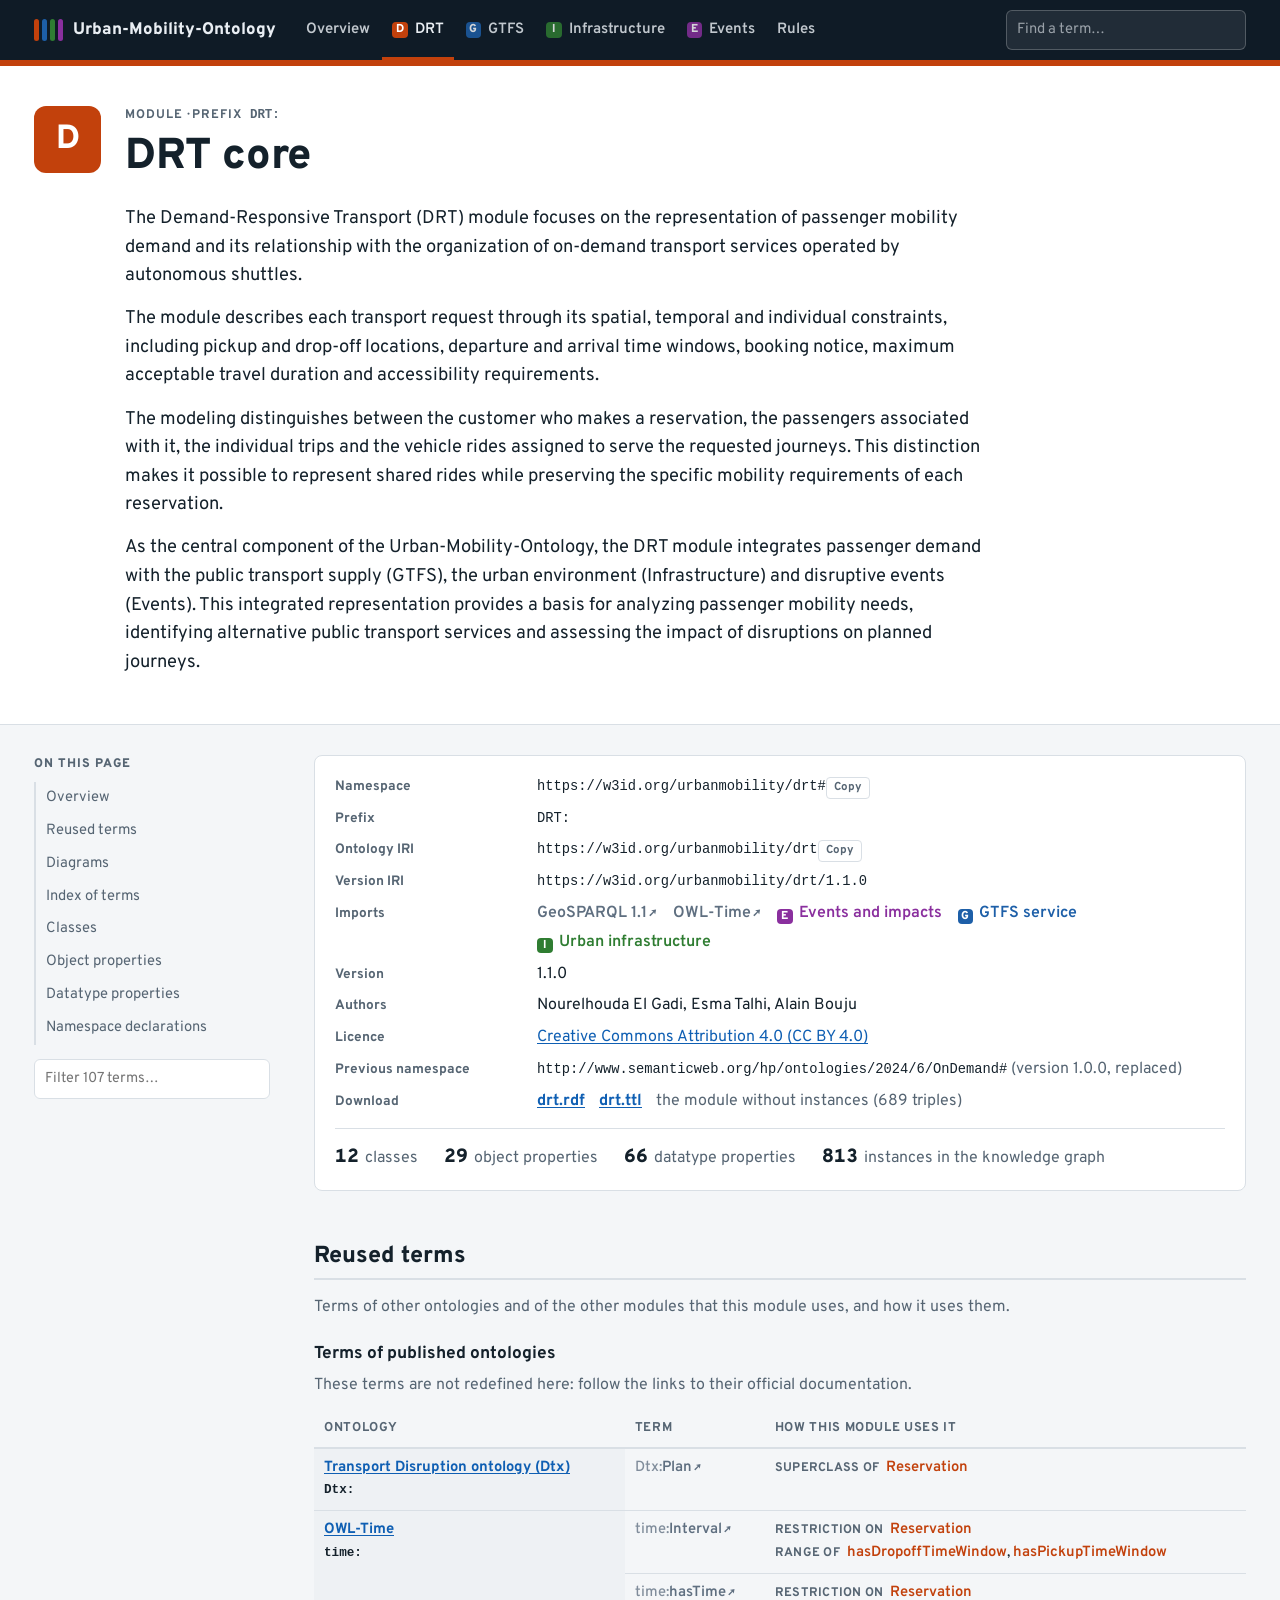
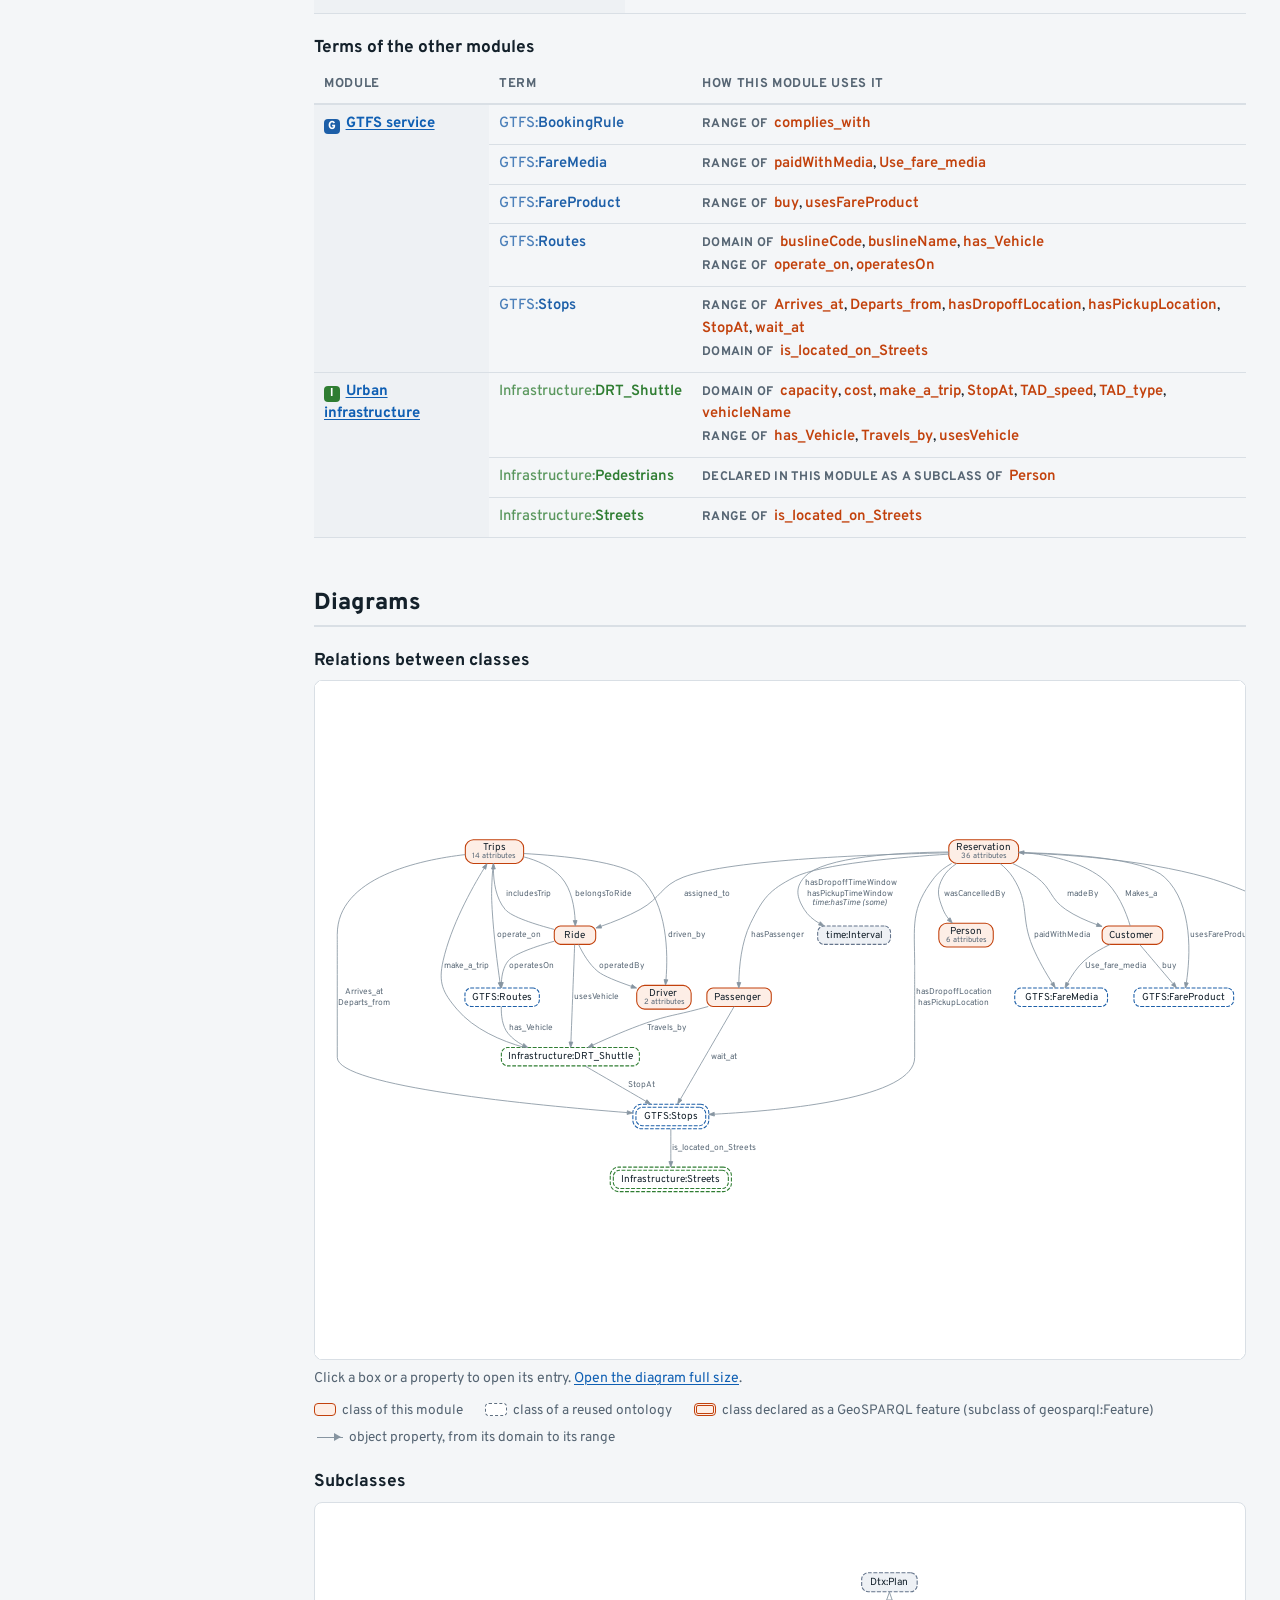
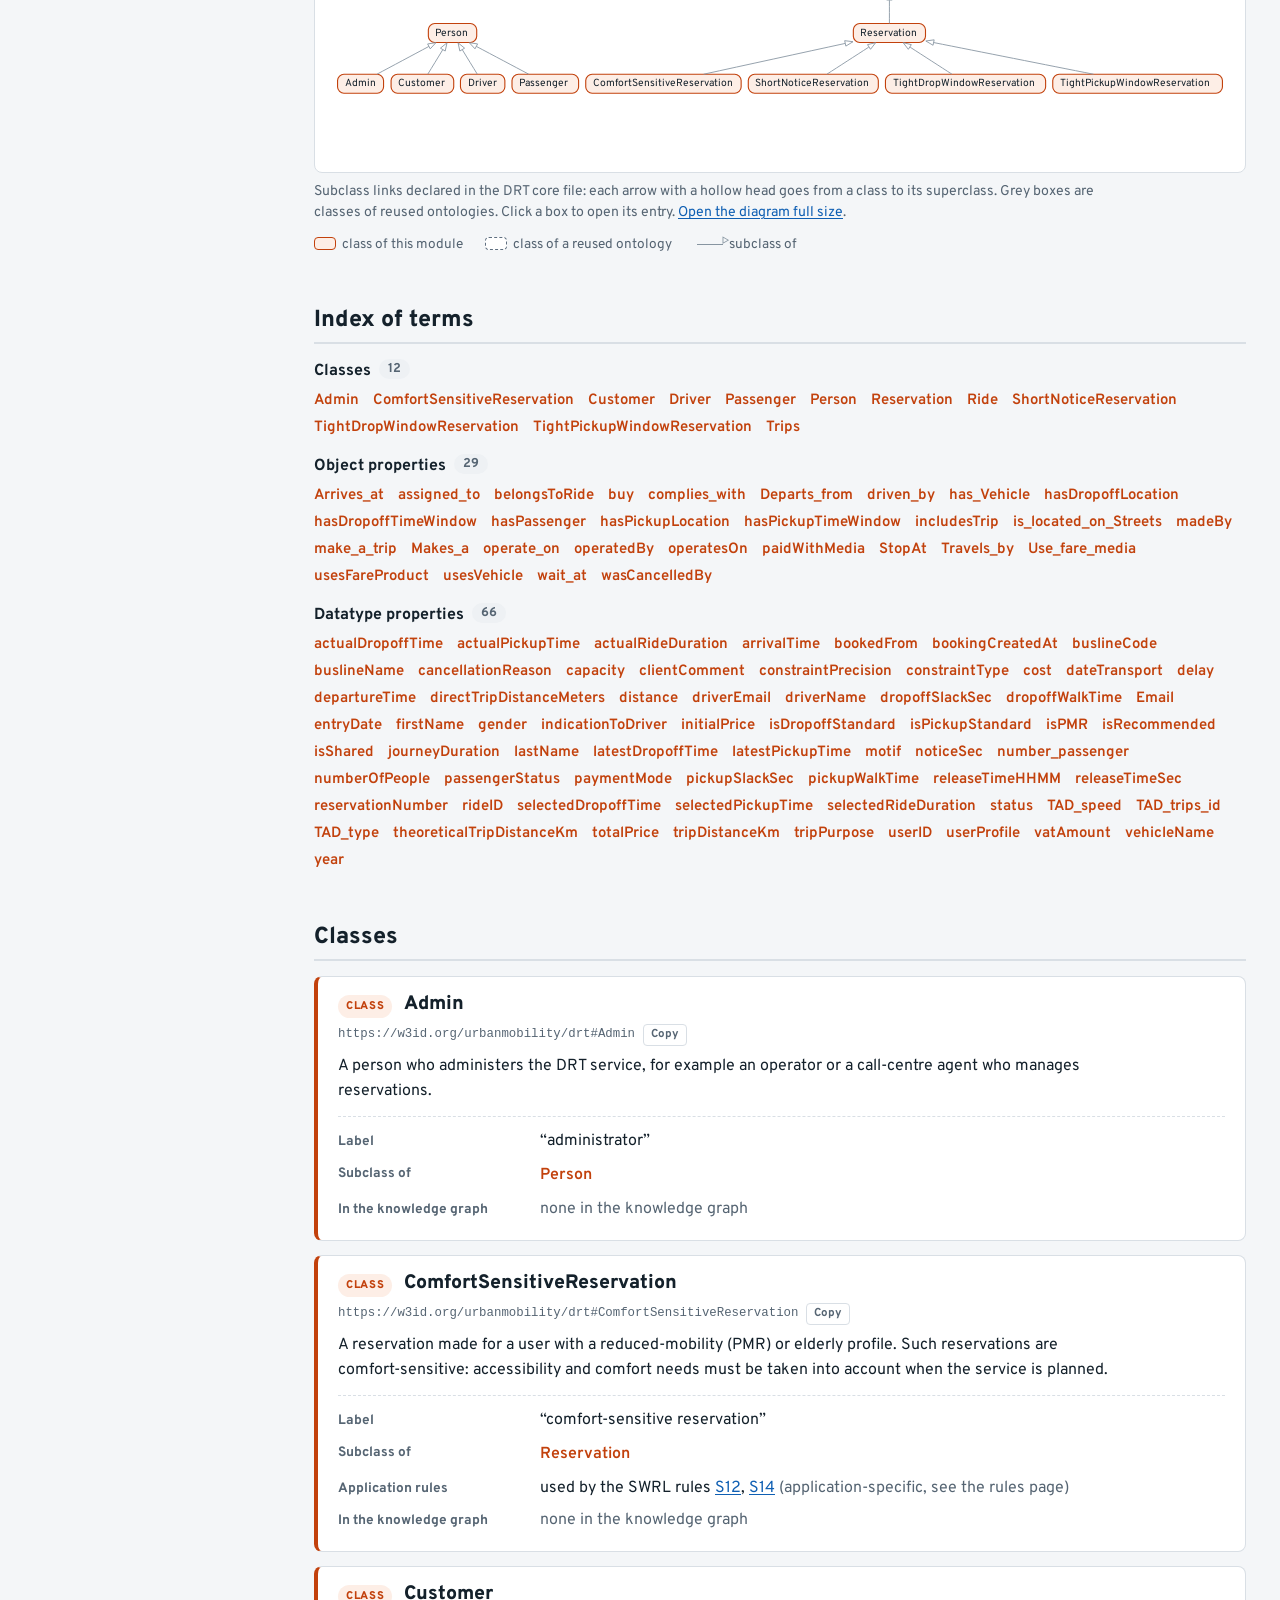
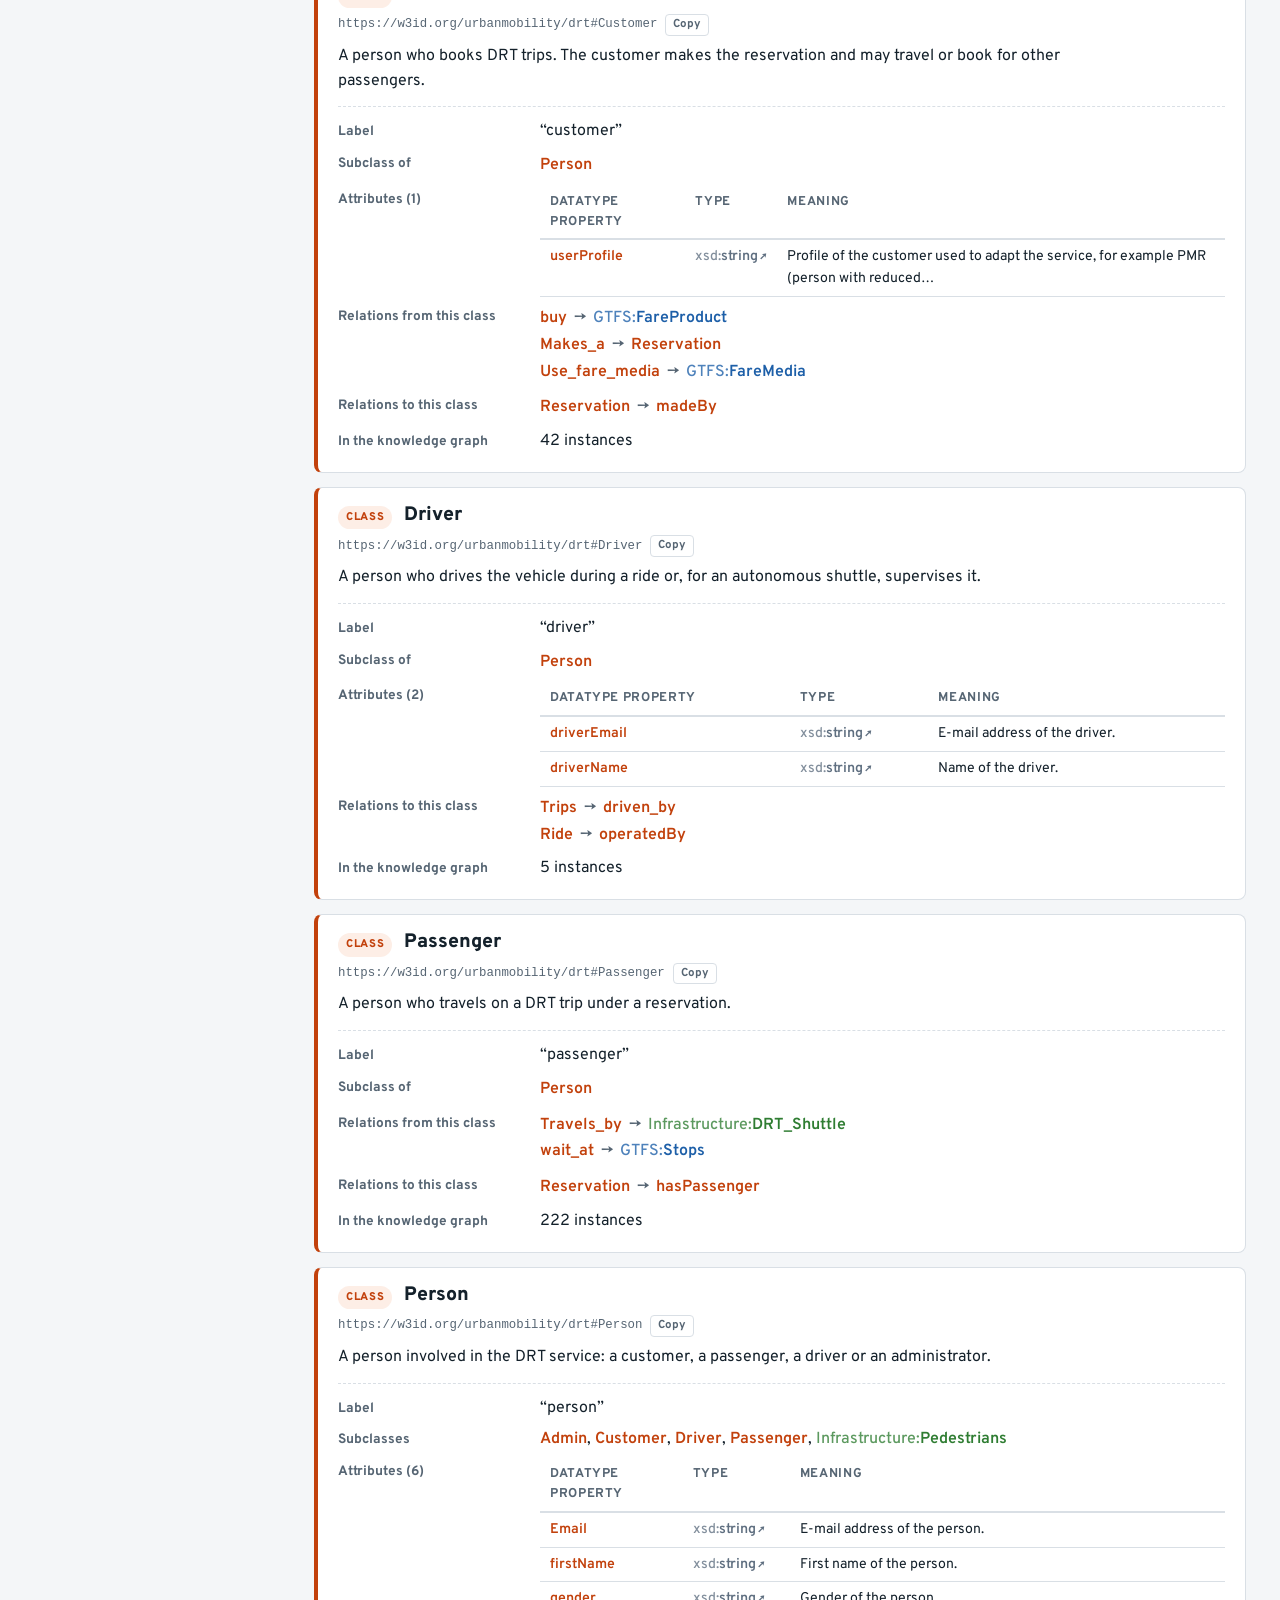
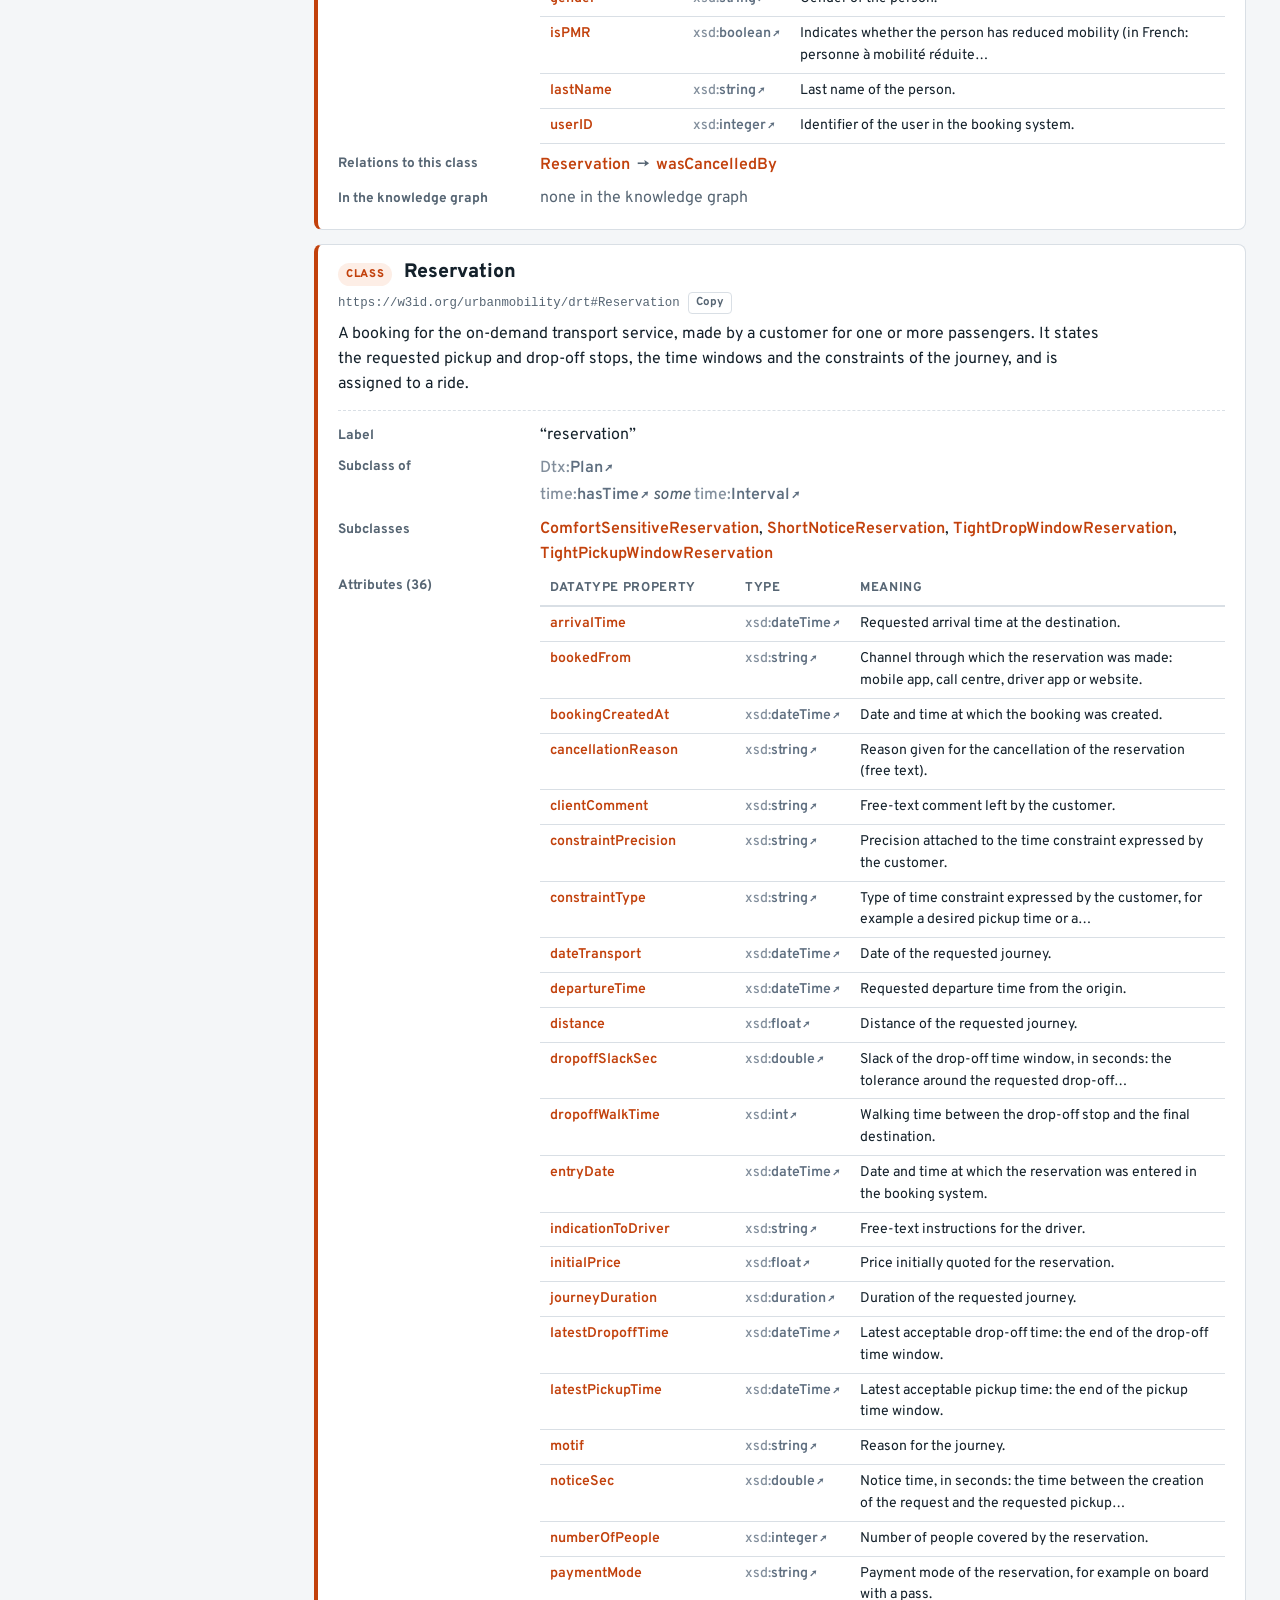
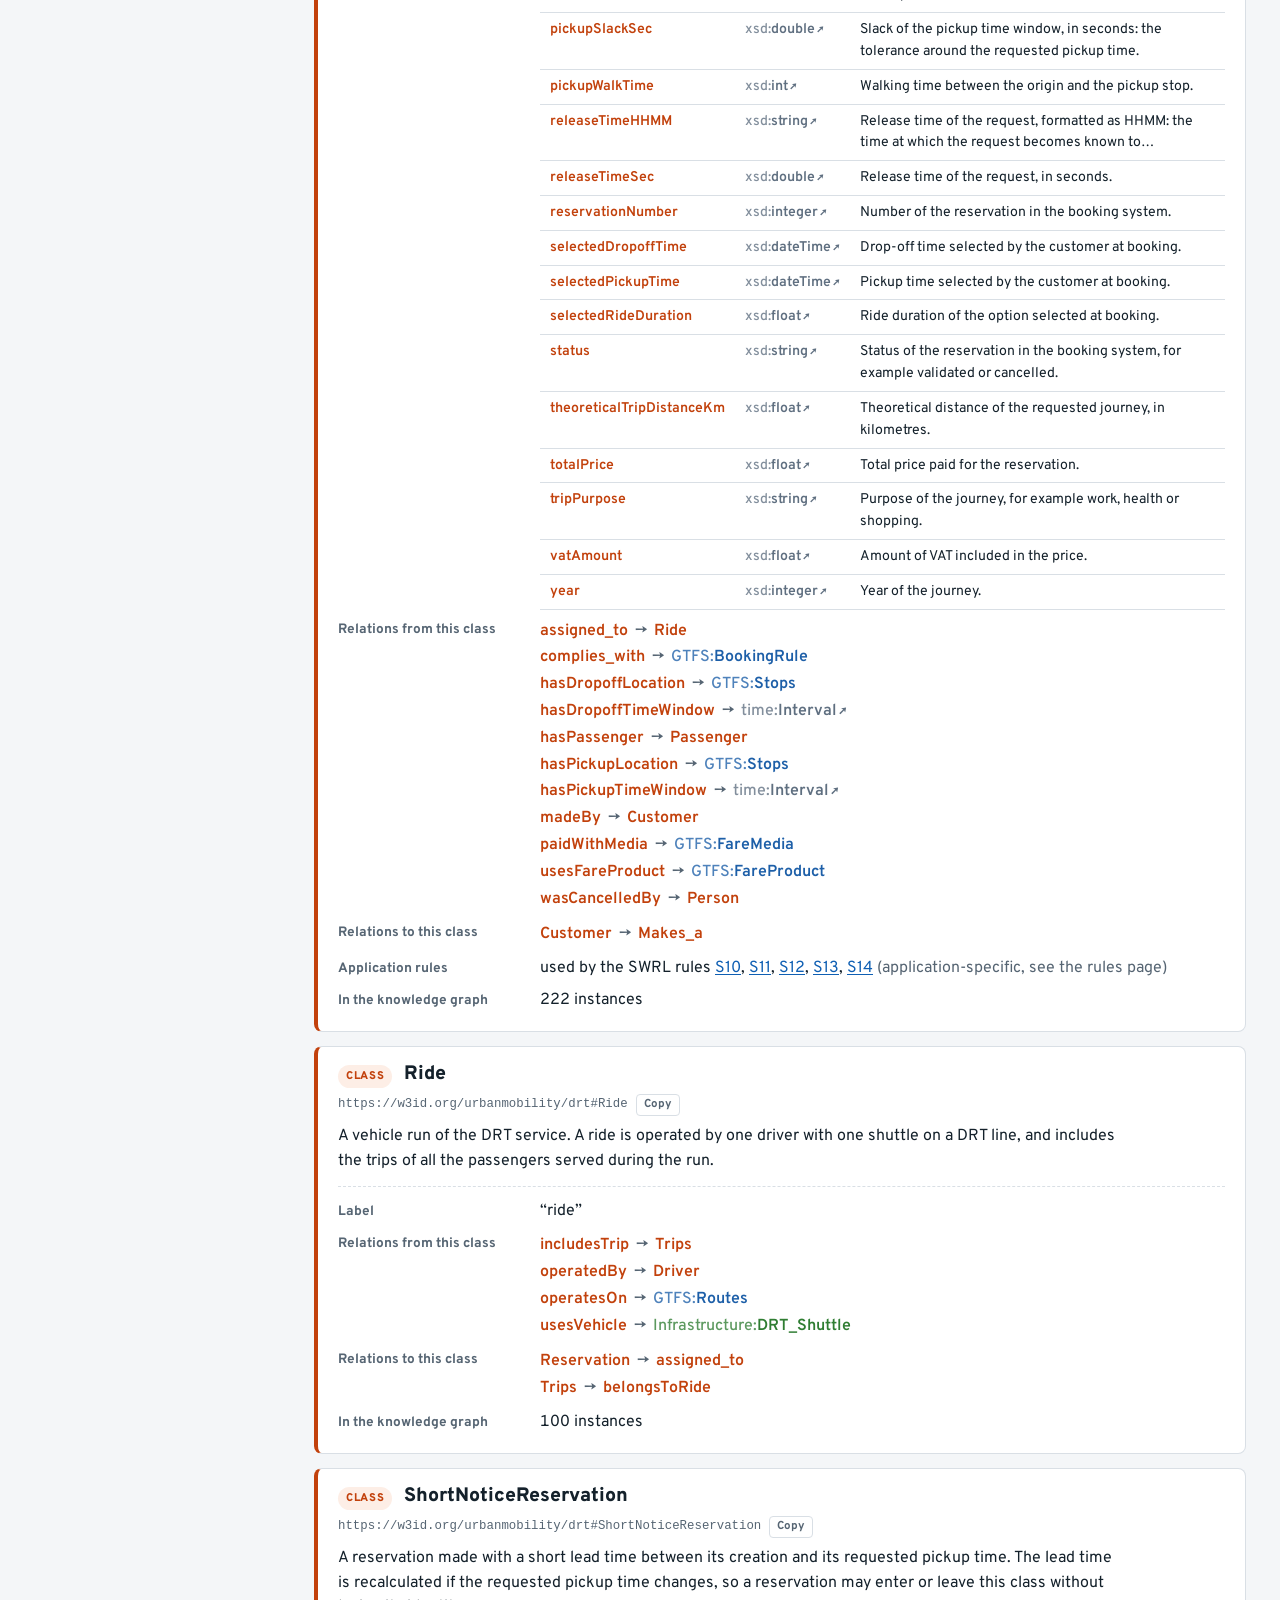
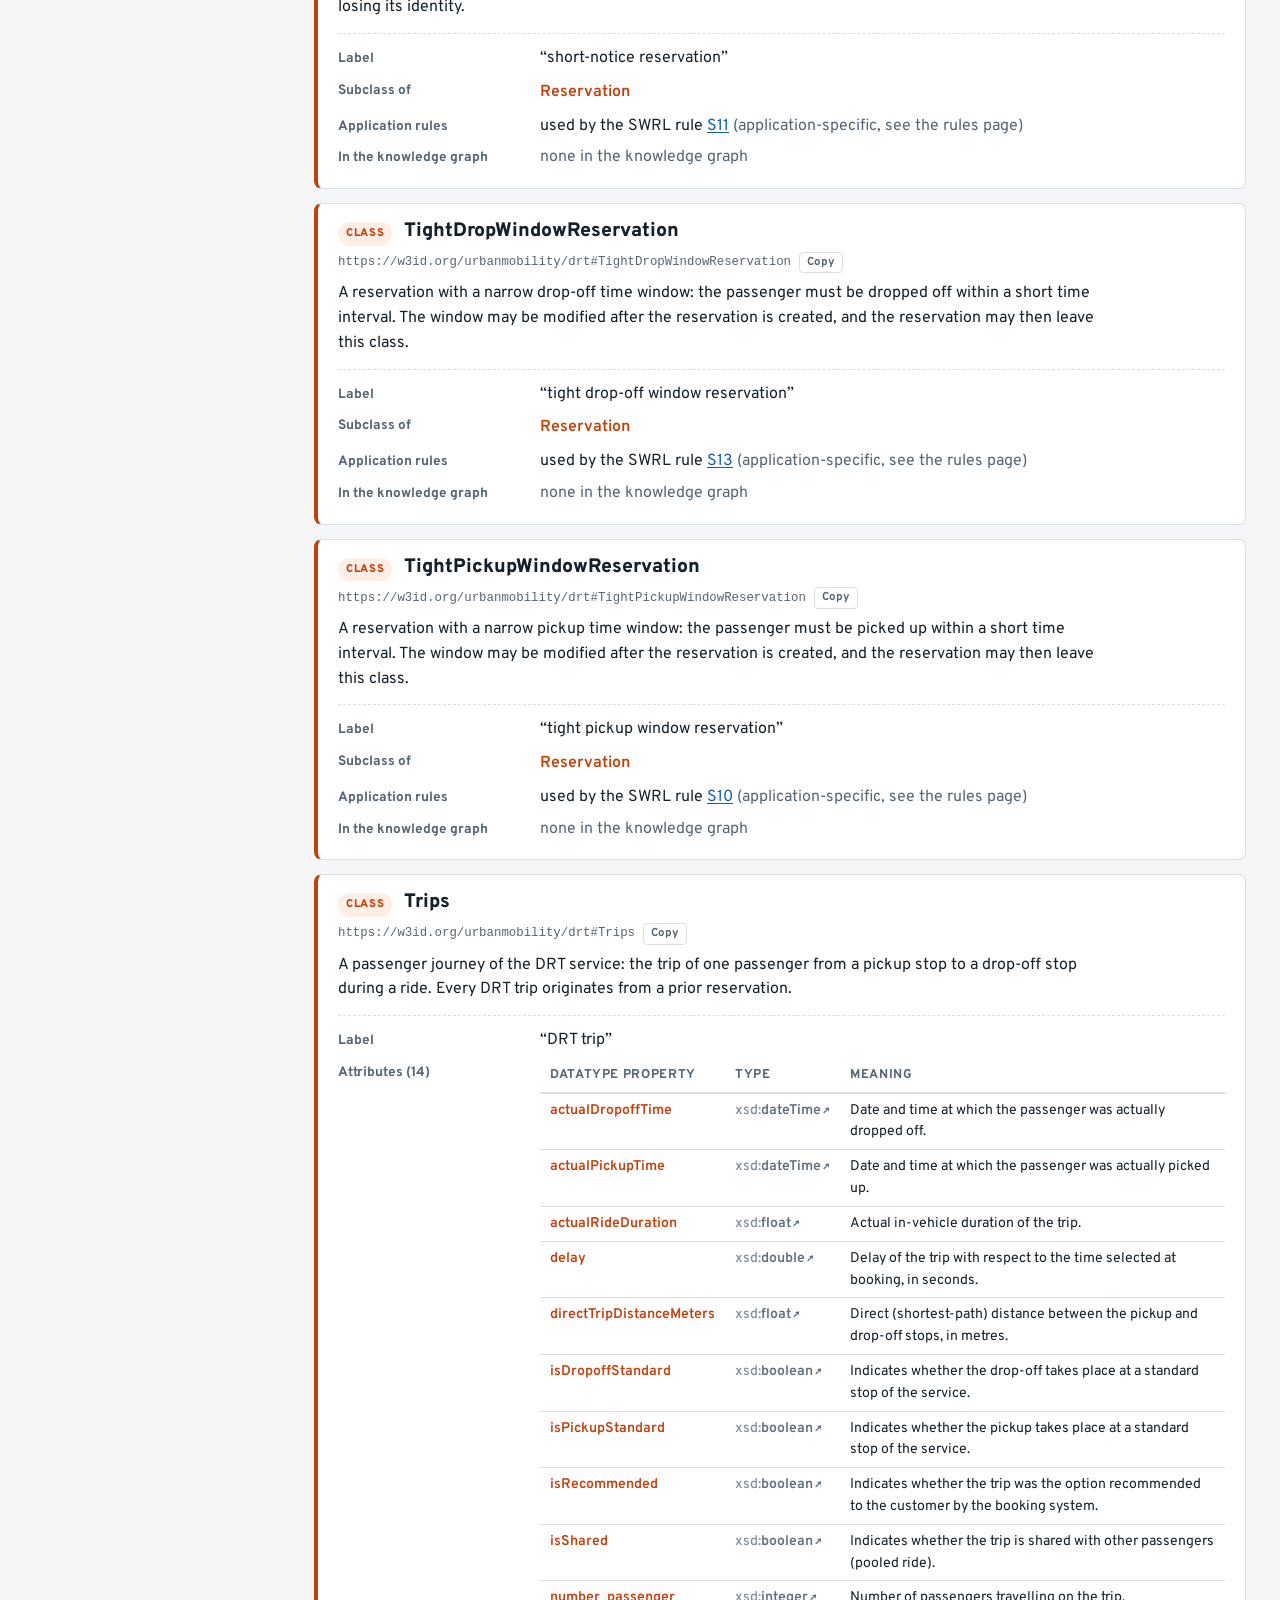
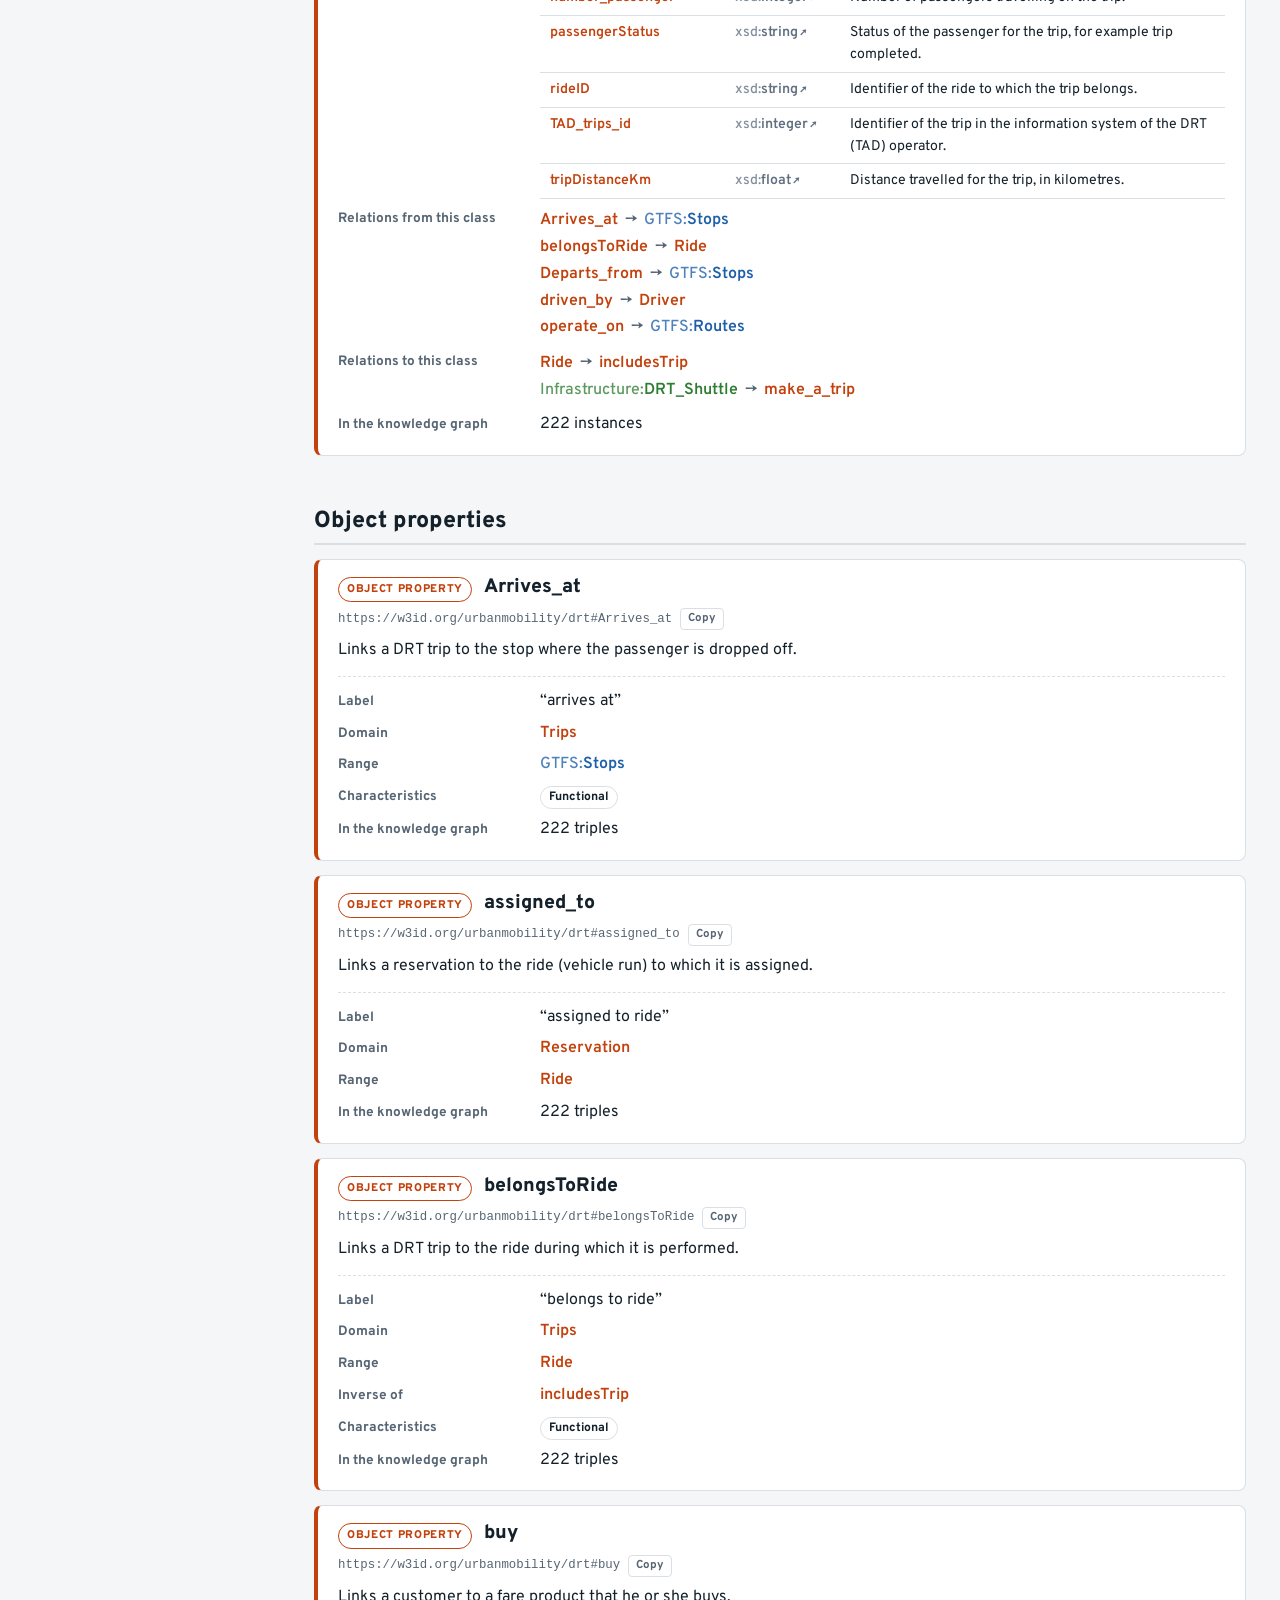
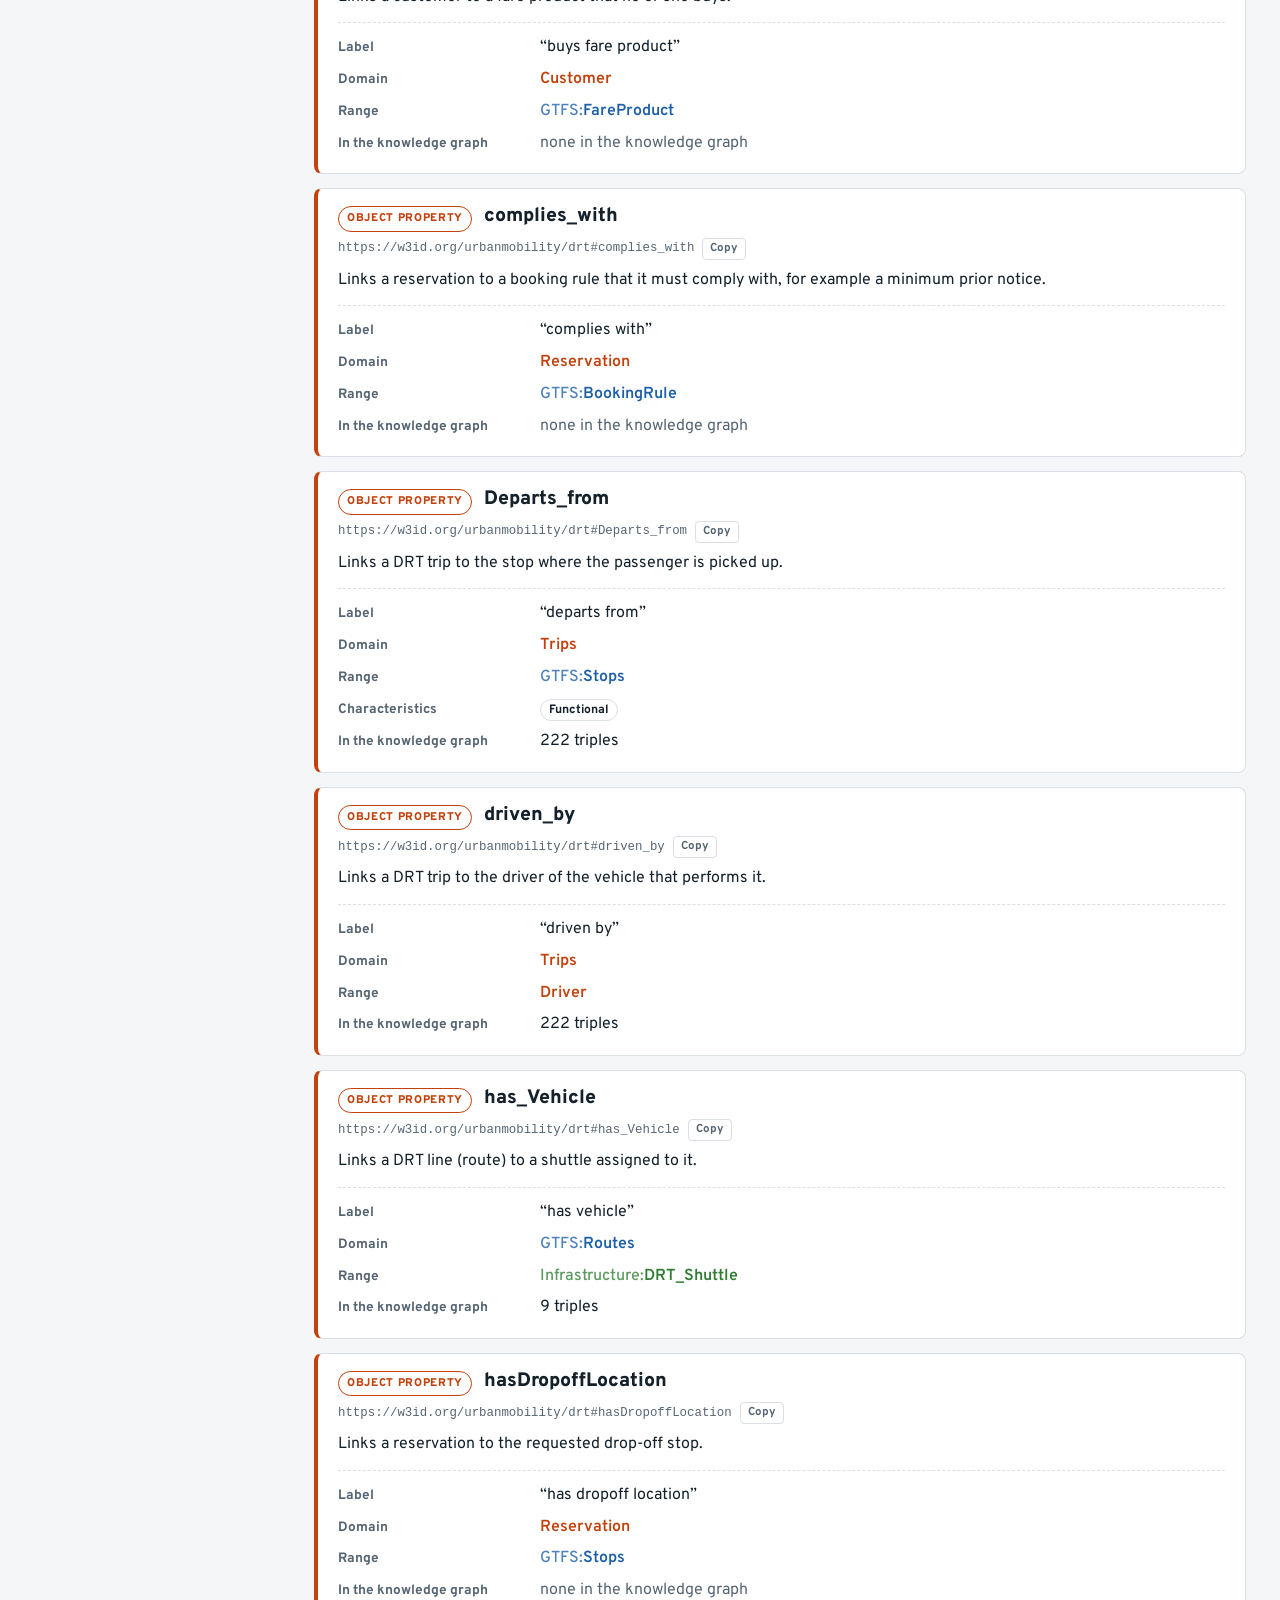
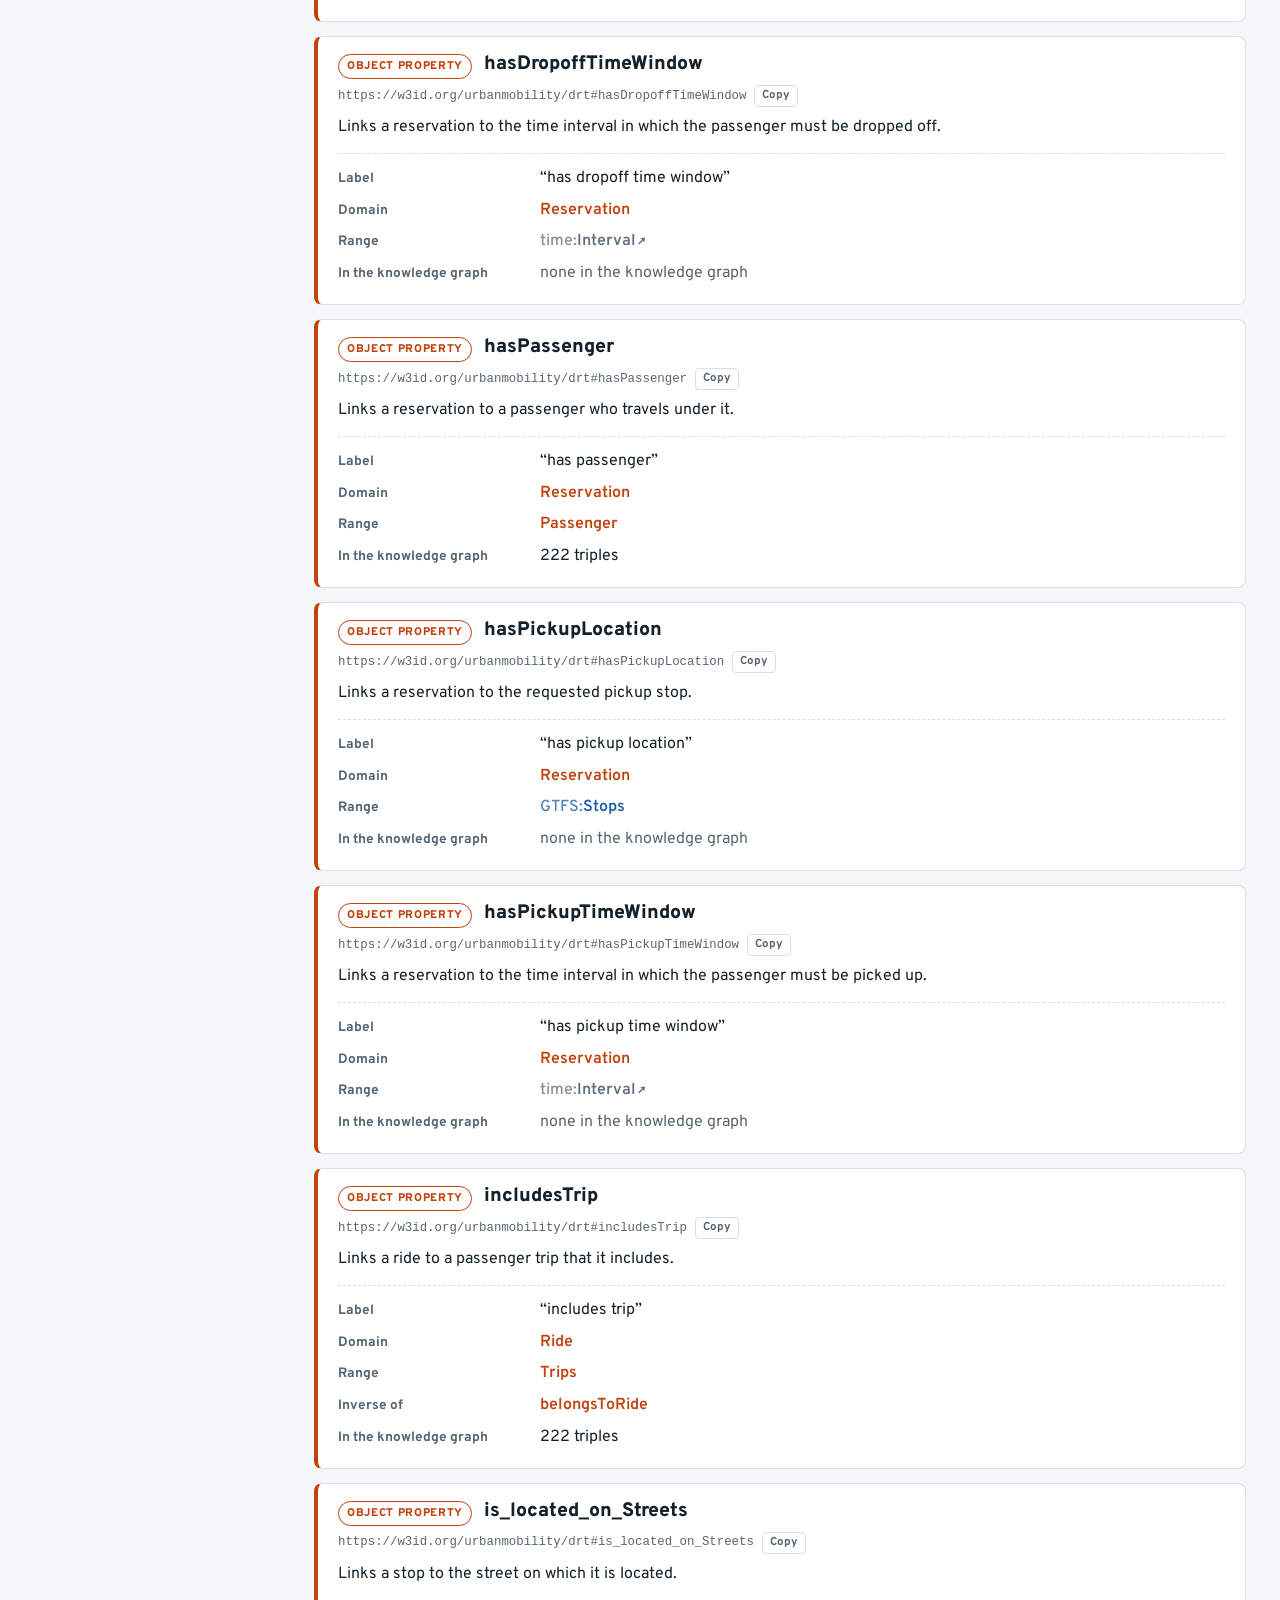
==== commit 02aca782: "Add files via upload" ====
--- a/drt.html
+++ b/drt.html
@@ -13,7 +13,7 @@
 <header class="topbar">
   <div class="topbar-inner">
     <a class="brand" href="index.html"><span class="brand-lines" aria-hidden="true"><i class="m-drt"></i><i class="m-gtfs"></i><i class="m-infra"></i><i class="m-event"></i></span><span>Urban-Mobility-Ontology</span></a>
-    <nav class="mainnav" aria-label="Documentation sections"><a href="index.html" class="">Overview</a><a href="drt.html" class="active m-drt"><span class="line-badge m-drt xs" aria-hidden="true">D</span>DRT</a><a href="gtfs.html" class=" m-gtfs"><span class="line-badge m-gtfs xs" aria-hidden="true">G</span>GTFS</a><a href="infrastructure.html" class=" m-infra"><span class="line-badge m-infra xs" aria-hidden="true">I</span>Infrastructure</a><a href="event.html" class=" m-event"><span class="line-badge m-event xs" aria-hidden="true">E</span>Events</a></nav>
+    <nav class="mainnav" aria-label="Documentation sections"><a href="index.html" class="">Overview</a><a href="drt.html" class="active m-drt"><span class="line-badge m-drt xs" aria-hidden="true">D</span>DRT</a><a href="gtfs.html" class="m-gtfs"><span class="line-badge m-gtfs xs" aria-hidden="true">G</span>GTFS</a><a href="infrastructure.html" class="m-infra"><span class="line-badge m-infra xs" aria-hidden="true">I</span>Infrastructure</a><a href="event.html" class="m-event"><span class="line-badge m-event xs" aria-hidden="true">E</span>Events</a><a href="rules.html" class="">Rules</a></nav>
     <div class="search" role="search">
       <label class="sr" for="q">Find a class or property</label>
       <input id="q" type="search" placeholder="Find a term…" autocomplete="off" spellcheck="false" aria-controls="q-results" aria-expanded="false">
@@ -34,629 +34,630 @@
   </div>
 </section>
 <div class="wrap with-side">
-  <aside class="side"><nav aria-label="On this page"><p class="side-title">On this page</p><ol><li><a href="#overview">Overview</a></li><li><a href="#reuse">Reused terms</a></li><li><a href="#diagram">Diagrams</a></li><li><a href="#index">Index of terms</a></li><li><a href="#classes">Classes</a></li><li><a href="#object-properties">Object properties</a></li><li><a href="#datatype-properties">Datatype properties</a></li><li><a href="#namespaces">Namespace declarations</a></li></ol><label class="sr" for="filter">Filter the terms of this module</label><input id="filter" class="filter" type="search" placeholder="Filter 106 terms…" autocomplete="off"></nav></aside>
+  <aside class="side"><nav aria-label="On this page"><p class="side-title">On this page</p><ol><li><a href="#overview">Overview</a></li><li><a href="#reuse">Reused terms</a></li><li><a href="#diagram">Diagrams</a></li><li><a href="#index">Index of terms</a></li><li><a href="#classes">Classes</a></li><li><a href="#object-properties">Object properties</a></li><li><a href="#datatype-properties">Datatype properties</a></li><li><a href="#namespaces">Namespace declarations</a></li></ol><label class="sr" for="filter">Filter the terms of this module</label><input id="filter" class="filter" type="search" placeholder="Filter 107 terms…" autocomplete="off"></nav></aside>
   <div class="content">
-    <section class="block meta-block"><dl class="facts"><dt>Namespace</dt><dd><code>http://www.semanticweb.org/hp/ontologies/2024/6/OnDemand#</code><button class="copy" type="button" data-copy="http://www.semanticweb.org/hp/ontologies/2024/6/OnDemand#" aria-label="Copy http://www.semanticweb.org/hp/ontologies/2024/6/OnDemand#">Copy</button></dd><dt>Prefix</dt><dd><code>DRT:</code></dd><dt>Ontology IRI</dt><dd><code>http://www.semanticweb.org/hp/ontologies/2024/6/OnDemand</code></dd><dt>Imports</dt><dd><span class="imports"><span><a class="t ext" href="https://docs.ogc.org/is/22-047r1/22-047r1.html" target="_blank" rel="noopener">GeoSPARQL 1.1<span class="ext-mark" aria-hidden="true">↗</span></a></span><span><a class="t m-gtfs" href="gtfs.html"><span class="line-badge m-gtfs xs" aria-hidden="true">G</span>GTFS service</a></span><span><a class="t m-infra" href="infrastructure.html"><span class="line-badge m-infra xs" aria-hidden="true">I</span>Urban infrastructure</a></span><span><a class="t m-event" href="event.html"><span class="line-badge m-event xs" aria-hidden="true">E</span>Events and impacts</a></span><span><a class="t ext" href="https://www.w3.org/TR/owl-time/" target="_blank" rel="noopener">OWL-Time<span class="ext-mark" aria-hidden="true">↗</span></a></span></span></dd><dt>Version</dt><dd>1.0.0</dd><dt>Authors</dt><dd>Nourelhouda El Gadi, Esma Talhi, Alain Bouju</dd><dt>Licence</dt><dd><a href="https://creativecommons.org/licenses/by/4.0/">Creative Commons Attribution 4.0 (CC BY 4.0)</a></dd><dt>Download</dt><dd><a class="dl" href="ontology/drt.rdf" download>drt.rdf</a> <a class="dl" href="ontology/drt.ttl" download>drt.ttl</a> <span class="muted">the module without instances (2,689 triples)</span></dd></dl><ul class="figures"><li><span class="num">12</span> classes</li><li><span class="num">29</span> object properties</li><li><span class="num">65</span> datatype properties</li><li><span class="num">813</span> instances in the knowledge graph</li></ul></section>
-    <section class="block" id="reuse"><h2>Reused terms</h2><p class="sub">Terms of other ontologies and of the other modules that this module uses, and how it uses them.</p><h3>Terms of published ontologies</h3><p class="sub">These terms are not redefined here: follow the links to their official documentation.</p><div class="tbl-wrap"><table class="reuse-t"><thead><tr><th>Ontology</th><th>Term</th><th>How this module uses it</th></tr></thead><tbody><tr><th scope=row rowspan=2><a href="https://www.w3.org/TR/owl-time/" target="_blank" rel="noopener">OWL-Time</a><br><code>time:</code></th><td class="term-c"><a class="t ext" href="https://www.w3.org/TR/owl-time/#time:hasTime" title="http://www.w3.org/2006/time#hasTime" target="_blank" rel="noopener"><span class="pfx">time:</span>hasTime<span class="ext-mark" aria-hidden="true">↗</span></a></td><td class="how-c"><span class="how">restriction on</span> <a class="t k-c m-drt" href="#Reservation" title="DRT:Reservation: A booking for the on-demand transport service, made by a customer for one or more…">Reservation</a></td></tr><tr><td class="term-c"><a class="t ext" href="https://www.w3.org/TR/owl-time/#time:Interval" title="http://www.w3.org/2006/time#Interval" target="_blank" rel="noopener"><span class="pfx">time:</span>Interval<span class="ext-mark" aria-hidden="true">↗</span></a></td><td class="how-c"><span class="how">range of</span> <a class="t k-op m-drt" href="#hasDropoffTimeWindow" title="DRT:hasDropoffTimeWindow: Links a reservation to the time interval in which the passenger must be dropped off.">hasDropoffTimeWindow</a>, <a class="t k-op m-drt" href="#hasPickupTimeWindow" title="DRT:hasPickupTimeWindow: Links a reservation to the time interval in which the passenger must be picked up.">hasPickupTimeWindow</a><br><span class="how">restriction on</span> <a class="t k-c m-drt" href="#Reservation" title="DRT:Reservation: A booking for the on-demand transport service, made by a customer for one or more…">Reservation</a></td></tr><tr><th scope=row rowspan=1><a href="https://transportdisruption.github.io/transportdisruption.html" target="_blank" rel="noopener">Transport Disruption ontology (Dtx)</a><br><code>Dtx:</code></th><td class="term-c"><a class="t ext" href="https://transportdisruption.github.io/transportdisruption.html#d4e4574" title="http://purl.org/td/transportdisruption#Plan" target="_blank" rel="noopener"><span class="pfx">Dtx:</span>Plan<span class="ext-mark" aria-hidden="true">↗</span></a></td><td class="how-c"><span class="how">superclass of</span> <a class="t k-c m-drt" href="#Reservation" title="DRT:Reservation: A booking for the on-demand transport service, made by a customer for one or more…">Reservation</a></td></tr></tbody></table></div><h3>Terms of the other modules</h3><div class="tbl-wrap"><table class="reuse-t"><thead><tr><th>Module</th><th>Term</th><th>How this module uses it</th></tr></thead><tbody><tr><th scope=row rowspan=5><a href="gtfs.html"><span class="line-badge m-gtfs xs" aria-hidden="true">G</span>GTFS service</a></th><td class="term-c"><a class="t k-c m-gtfs" href="gtfs.html#BookingRule" title="GTFS:BookingRule: The booking rules of a service that must be booked in advance, such as on-demand…"><span class="pfx">GTFS:</span>BookingRule</a></td><td class="how-c"><span class="how">range of</span> <a class="t k-op m-drt" href="#complies_with" title="DRT:complies_with: Links a reservation to a booking rule that it must comply with, for example a minimum…">complies_with</a></td></tr><tr><td class="term-c"><a class="t k-c m-gtfs" href="gtfs.html#FareMedia" title="GTFS:FareMedia: A medium that holds or validates a fare product, such as a smart card, a paper ticket or…"><span class="pfx">GTFS:</span>FareMedia</a></td><td class="how-c"><span class="how">range of</span> <a class="t k-op m-drt" href="#paidWithMedia" title="DRT:paidWithMedia: Links a reservation to the fare medium used to pay for it.">paidWithMedia</a>, <a class="t k-op m-drt" href="#Use_fare_media" title="DRT:Use_fare_media: Links a customer to a fare medium (card, ticket or app) that he or she uses.">Use_fare_media</a></td></tr><tr><td class="term-c"><a class="t k-c m-gtfs" href="gtfs.html#FareProduct" title="GTFS:FareProduct: A fare product that riders can buy, such as a single ticket or a pass."><span class="pfx">GTFS:</span>FareProduct</a></td><td class="how-c"><span class="how">range of</span> <a class="t k-op m-drt" href="#buy" title="DRT:buy: Links a customer to a fare product that he or she buys.">buy</a>, <a class="t k-op m-drt" href="#usesFareProduct" title="DRT:usesFareProduct: Links a reservation to the fare product applied to it.">usesFareProduct</a></td></tr><tr><td class="term-c"><a class="t k-c m-gtfs" href="gtfs.html#Routes" title="GTFS:Routes: A public transit line: a group of trips shown to riders as a single service."><span class="pfx">GTFS:</span>Routes</a></td><td class="how-c"><span class="how">domain of</span> <a class="t k-dp m-drt" href="#buslineCode" title="DRT:buslineCode: Code of the DRT (TAD) line associated with the route.">buslineCode</a>, <a class="t k-dp m-drt" href="#buslineName" title="DRT:buslineName: Name of the DRT (TAD) line associated with the route.">buslineName</a>, <a class="t k-op m-drt" href="#has_Vehicle" title="DRT:has_Vehicle: Links a DRT line (route) to a shuttle assigned to it.">has_Vehicle</a><br><span class="how">range of</span> <a class="t k-op m-drt" href="#operate_on" title="DRT:operate_on: Links a DRT trip to the DRT line (route) on which it operates.">operate_on</a>, <a class="t k-op m-drt" href="#operatesOn" title="DRT:operatesOn: Links a ride to the DRT line (route) on which it operates.">operatesOn</a></td></tr><tr><td class="term-c"><a class="t k-c m-gtfs" href="gtfs.html#Stops" title="GTFS:Stops: A stop or a station where vehicles pick up or drop off riders. Stops of the regular…"><span class="pfx">GTFS:</span>Stops</a></td><td class="how-c"><span class="how">domain of</span> <a class="t k-op m-drt" href="#is_located_on_Streets" title="DRT:is_located_on_Streets: Links a stop to the street on which it is located.">is_located_on_Streets</a><br><span class="how">range of</span> <a class="t k-op m-drt" href="#Arrives_at" title="DRT:Arrives_at: Links a DRT trip to the stop where the passenger is dropped off.">Arrives_at</a>, <a class="t k-op m-drt" href="#Departs_from" title="DRT:Departs_from: Links a DRT trip to the stop where the passenger is picked up.">Departs_from</a>, <a class="t k-op m-drt" href="#hasDropoffLocation" title="DRT:hasDropoffLocation: Links a reservation to the requested drop-off stop.">hasDropoffLocation</a>, <a class="t k-op m-drt" href="#hasPickupLocation" title="DRT:hasPickupLocation: Links a reservation to the requested pickup stop.">hasPickupLocation</a>, <a class="t k-op m-drt" href="#StopAt" title="DRT:StopAt: Links a DRT shuttle to a stop that it serves.">StopAt</a>, <a class="t k-op m-drt" href="#wait_at" title="DRT:wait_at: Links a passenger to the stop where he or she waits to be picked up.">wait_at</a></td></tr><tr><th scope=row rowspan=2><a href="infrastructure.html"><span class="line-badge m-infra xs" aria-hidden="true">I</span>Urban infrastructure</a></th><td class="term-c"><a class="t k-c m-infra" href="infrastructure.html#DRT_Shuttle" title="Infrastructure:DRT_Shuttle: A vehicle temporarily assigned to the demand-responsive transport (DRT) service. It can…"><span class="pfx">Infrastructure:</span>DRT_Shuttle</a></td><td class="how-c"><span class="how">domain of</span> <a class="t k-dp m-drt" href="#Capacit%C3%A9" title="DRT:Capacité: Passenger capacity of the shuttle.">Capacité</a>, <a class="t k-dp m-drt" href="#Cout" title="DRT:Cout: Operating cost of the shuttle.">Cout</a>, <a class="t k-op m-drt" href="#make_a_trip" title="DRT:make_a_trip: Links a DRT shuttle to a trip that it performs.">make_a_trip</a>, <a class="t k-op m-drt" href="#StopAt" title="DRT:StopAt: Links a DRT shuttle to a stop that it serves.">StopAt</a>, <a class="t k-dp m-drt" href="#TAD_speed" title="DRT:TAD_speed: Commercial speed of the shuttle (TAD: transport à la demande, the French term for DRT).">TAD_speed</a>, <a class="t k-dp m-drt" href="#TAD_type" title="DRT:TAD_type: Type of DRT vehicle, for example its size or category.">TAD_type</a>, <a class="t k-dp m-drt" href="#vehicleName" title="DRT:vehicleName: Name of the DRT shuttle.">vehicleName</a><br><span class="how">range of</span> <a class="t k-op m-drt" href="#has_Vehicle" title="DRT:has_Vehicle: Links a DRT line (route) to a shuttle assigned to it.">has_Vehicle</a>, <a class="t k-op m-drt" href="#Travels_by" title="DRT:Travels_by: Links a passenger to the DRT shuttle in which he or she travels.">Travels_by</a>, <a class="t k-op m-drt" href="#usesVehicle" title="DRT:usesVehicle: Links a ride to the DRT shuttle that performs it.">usesVehicle</a></td></tr><tr><td class="term-c"><a class="t k-c m-infra" href="infrastructure.html#Streets" title="Infrastructure:Streets: A street used by vehicles and pedestrians, made of one or more road segments."><span class="pfx">Infrastructure:</span>Streets</a></td><td class="how-c"><span class="how">range of</span> <a class="t k-op m-drt" href="#is_located_on_Streets" title="DRT:is_located_on_Streets: Links a stop to the street on which it is located.">is_located_on_Streets</a></td></tr></tbody></table></div></section>
-    
-    <section class="block" id="diagram"><h2>Diagrams</h2><h3>Relations between classes</h3><figure class="diagram"><div class="diagram-scroll"><div class="diagram-inner" style="min-width:1059px"><svg class="dg" role="img" aria-label="Object properties of the DRT core module (domain to range)"
- viewBox="0.00 0.00 1324.10 480.60" xmlns="http://www.w3.org/2000/svg" xmlns:xlink="http://www.w3.org/1999/xlink">
+    <section class="block meta-block"><dl class="facts"><dt>Namespace</dt><dd><code>https://w3id.org/urbanmobility/drt#</code><button class="copy" type="button" data-copy="https://w3id.org/urbanmobility/drt#" aria-label="Copy https://w3id.org/urbanmobility/drt#">Copy</button></dd><dt>Prefix</dt><dd><code>DRT:</code></dd><dt>Ontology IRI</dt><dd><code>https://w3id.org/urbanmobility/drt</code><button class="copy" type="button" data-copy="https://w3id.org/urbanmobility/drt" aria-label="Copy https://w3id.org/urbanmobility/drt">Copy</button></dd><dt>Version IRI</dt><dd><code>https://w3id.org/urbanmobility/drt/1.1.0</code></dd><dt>Imports</dt><dd><span class="imports"><span><a class="t ext" href="https://docs.ogc.org/is/22-047r1/22-047r1.html" target="_blank" rel="noopener">GeoSPARQL 1.1<span class="ext-mark" aria-hidden="true">↗</span></a></span><span><a class="t ext" href="https://www.w3.org/TR/owl-time/" target="_blank" rel="noopener">OWL-Time<span class="ext-mark" aria-hidden="true">↗</span></a></span><span><a class="t m-event" href="event.html"><span class="line-badge m-event xs" aria-hidden="true">E</span>Events and impacts</a></span><span><a class="t m-gtfs" href="gtfs.html"><span class="line-badge m-gtfs xs" aria-hidden="true">G</span>GTFS service</a></span><span><a class="t m-infra" href="infrastructure.html"><span class="line-badge m-infra xs" aria-hidden="true">I</span>Urban infrastructure</a></span></span></dd><dt>Version</dt><dd>1.1.0</dd><dt>Authors</dt><dd>Nourelhouda El Gadi, Esma Talhi, Alain Bouju</dd><dt>Licence</dt><dd><a href="https://creativecommons.org/licenses/by/4.0/">Creative Commons Attribution 4.0 (CC BY 4.0)</a></dd><dt>Previous namespace</dt><dd><code>http://www.semanticweb.org/hp/ontologies/2024/6/OnDemand#</code> <span class="muted">(version 1.0.0, replaced)</span></dd><dt>Download</dt><dd><a class="dl" href="ontology/drt.rdf" download>drt.rdf</a> <a class="dl" href="ontology/drt.ttl" download>drt.ttl</a> <span class="muted">the module without instances (689 triples)</span></dd></dl><ul class="figures"><li><span class="num">12</span> classes</li><li><span class="num">29</span> object properties</li><li><span class="num">66</span> datatype properties</li><li><span class="num">813</span> instances in the knowledge graph</li></ul></section>
+    <section class="block" id="reuse"><h2>Reused terms</h2><p class="sub">Terms of other ontologies and of the other modules that this module uses, and how it uses them.</p><h3>Terms of published ontologies</h3><p class="sub">These terms are not redefined here: follow the links to their official documentation.</p><div class="tbl-wrap"><table class="reuse-t"><thead><tr><th>Ontology</th><th>Term</th><th>How this module uses it</th></tr></thead><tbody><tr><th scope=row rowspan=1><a href="https://transportdisruption.github.io/transportdisruption.html" target="_blank" rel="noopener">Transport Disruption ontology (Dtx)</a><br><code>Dtx:</code></th><td class="term-c"><a class="t ext" href="https://transportdisruption.github.io/transportdisruption.html#d4e4574" title="http://purl.org/td/transportdisruption#Plan" target="_blank" rel="noopener"><span class="pfx">Dtx:</span>Plan<span class="ext-mark" aria-hidden="true">↗</span></a></td><td class="how-c"><span class="how">superclass of</span> <a class="t k-c m-drt" href="#Reservation" title="DRT:Reservation: A booking for the on-demand transport service, made by a customer for one or more passengers. It…">Reservation</a></td></tr><tr><th scope=row rowspan=2><a href="https://www.w3.org/TR/owl-time/" target="_blank" rel="noopener">OWL-Time</a><br><code>time:</code></th><td class="term-c"><a class="t ext" href="https://www.w3.org/TR/owl-time/#time:Interval" title="http://www.w3.org/2006/time#Interval" target="_blank" rel="noopener"><span class="pfx">time:</span>Interval<span class="ext-mark" aria-hidden="true">↗</span></a></td><td class="how-c"><span class="how">restriction on</span> <a class="t k-c m-drt" href="#Reservation" title="DRT:Reservation: A booking for the on-demand transport service, made by a customer for one or more passengers. It…">Reservation</a><br><span class="how">range of</span> <a class="t k-op m-drt" href="#hasDropoffTimeWindow" title="DRT:hasDropoffTimeWindow: Links a reservation to the time interval in which the passenger must be dropped off.">hasDropoffTimeWindow</a>, <a class="t k-op m-drt" href="#hasPickupTimeWindow" title="DRT:hasPickupTimeWindow: Links a reservation to the time interval in which the passenger must be picked up.">hasPickupTimeWindow</a></td></tr><tr><td class="term-c"><a class="t ext" href="https://www.w3.org/TR/owl-time/#time:hasTime" title="http://www.w3.org/2006/time#hasTime" target="_blank" rel="noopener"><span class="pfx">time:</span>hasTime<span class="ext-mark" aria-hidden="true">↗</span></a></td><td class="how-c"><span class="how">restriction on</span> <a class="t k-c m-drt" href="#Reservation" title="DRT:Reservation: A booking for the on-demand transport service, made by a customer for one or more passengers. It…">Reservation</a></td></tr></tbody></table></div><h3>Terms of the other modules</h3><div class="tbl-wrap"><table class="reuse-t"><thead><tr><th>Module</th><th>Term</th><th>How this module uses it</th></tr></thead><tbody><tr><th scope=row rowspan=5><a href="gtfs.html"><span class="line-badge m-gtfs xs" aria-hidden="true">G</span>GTFS service</a></th><td class="term-c"><a class="t k-c m-gtfs" href="gtfs.html#BookingRule" title="GTFS:BookingRule: The booking rules of a service that must be booked in advance, such as on-demand transport: how…"><span class="pfx">GTFS:</span>BookingRule</a></td><td class="how-c"><span class="how">range of</span> <a class="t k-op m-drt" href="#complies_with" title="DRT:complies_with: Links a reservation to a booking rule that it must comply with, for example a minimum prior notice.">complies_with</a></td></tr><tr><td class="term-c"><a class="t k-c m-gtfs" href="gtfs.html#FareMedia" title="GTFS:FareMedia: A medium that holds or validates a fare product, such as a smart card, a paper ticket or a mobile…"><span class="pfx">GTFS:</span>FareMedia</a></td><td class="how-c"><span class="how">range of</span> <a class="t k-op m-drt" href="#paidWithMedia" title="DRT:paidWithMedia: Links a reservation to the fare medium used to pay for it.">paidWithMedia</a>, <a class="t k-op m-drt" href="#Use_fare_media" title="DRT:Use_fare_media: Links a customer to a fare medium (card, ticket or mobile app) that he or she uses.">Use_fare_media</a></td></tr><tr><td class="term-c"><a class="t k-c m-gtfs" href="gtfs.html#FareProduct" title="GTFS:FareProduct: A fare product that riders can buy, such as a single ticket or a pass. It corresponds to the file…"><span class="pfx">GTFS:</span>FareProduct</a></td><td class="how-c"><span class="how">range of</span> <a class="t k-op m-drt" href="#buy" title="DRT:buy: Links a customer to a fare product that he or she buys.">buy</a>, <a class="t k-op m-drt" href="#usesFareProduct" title="DRT:usesFareProduct: Links a reservation to the fare product applied to it.">usesFareProduct</a></td></tr><tr><td class="term-c"><a class="t k-c m-gtfs" href="gtfs.html#Routes" title="GTFS:Routes: A public transit line: a group of trips shown to riders as a single service. It corresponds to the…"><span class="pfx">GTFS:</span>Routes</a></td><td class="how-c"><span class="how">domain of</span> <a class="t k-dp m-drt" href="#buslineCode" title="DRT:buslineCode: Code of the DRT line associated with the route.">buslineCode</a>, <a class="t k-dp m-drt" href="#buslineName" title="DRT:buslineName: Name of the DRT line associated with the route.">buslineName</a>, <a class="t k-op m-drt" href="#has_Vehicle" title="DRT:has_Vehicle: Links a DRT line (route) to a shuttle assigned to it.">has_Vehicle</a><br><span class="how">range of</span> <a class="t k-op m-drt" href="#operate_on" title="DRT:operate_on: Links a DRT trip to the DRT line (route) on which it operates.">operate_on</a>, <a class="t k-op m-drt" href="#operatesOn" title="DRT:operatesOn: Links a ride to the DRT line (route) on which it operates.">operatesOn</a></td></tr><tr><td class="term-c"><a class="t k-c m-gtfs" href="gtfs.html#Stops" title="GTFS:Stops: A stop or a station where vehicles pick up or drop off riders. Stops of the regular network and…"><span class="pfx">GTFS:</span>Stops</a></td><td class="how-c"><span class="how">range of</span> <a class="t k-op m-drt" href="#Arrives_at" title="DRT:Arrives_at: Links a DRT trip to the stop where the passenger is dropped off.">Arrives_at</a>, <a class="t k-op m-drt" href="#Departs_from" title="DRT:Departs_from: Links a DRT trip to the stop where the passenger is picked up.">Departs_from</a>, <a class="t k-op m-drt" href="#hasDropoffLocation" title="DRT:hasDropoffLocation: Links a reservation to the requested drop-off stop.">hasDropoffLocation</a>, <a class="t k-op m-drt" href="#hasPickupLocation" title="DRT:hasPickupLocation: Links a reservation to the requested pickup stop.">hasPickupLocation</a>, <a class="t k-op m-drt" href="#StopAt" title="DRT:StopAt: Links a DRT shuttle to a stop that it serves.">StopAt</a>, <a class="t k-op m-drt" href="#wait_at" title="DRT:wait_at: Links a passenger to the stop where he or she waits to be picked up.">wait_at</a><br><span class="how">domain of</span> <a class="t k-op m-drt" href="#is_located_on_Streets" title="DRT:is_located_on_Streets: Links a stop to the street on which it is located.">is_located_on_Streets</a></td></tr><tr><th scope=row rowspan=3><a href="infrastructure.html"><span class="line-badge m-infra xs" aria-hidden="true">I</span>Urban infrastructure</a></th><td class="term-c"><a class="t k-c m-infra" href="infrastructure.html#DRT_Shuttle" title="Infrastructure:DRT_Shuttle: A vehicle temporarily assigned to the demand-responsive transport (DRT) service. It can stop…"><span class="pfx">Infrastructure:</span>DRT_Shuttle</a></td><td class="how-c"><span class="how">domain of</span> <a class="t k-dp m-drt" href="#capacity" title="DRT:capacity: Passenger capacity of the shuttle: the maximum number of passengers it can carry at the same time.">capacity</a>, <a class="t k-dp m-drt" href="#cost" title="DRT:cost: Operating cost of the shuttle.">cost</a>, <a class="t k-op m-drt" href="#make_a_trip" title="DRT:make_a_trip: Links a DRT shuttle to a trip that it performs.">make_a_trip</a>, <a class="t k-op m-drt" href="#StopAt" title="DRT:StopAt: Links a DRT shuttle to a stop that it serves.">StopAt</a>, <a class="t k-dp m-drt" href="#TAD_speed" title="DRT:TAD_speed: Commercial speed of the shuttle. TAD stands for transport à la demande, the French term for DRT.">TAD_speed</a>, <a class="t k-dp m-drt" href="#TAD_type" title="DRT:TAD_type: Type of DRT vehicle, for example its size or category.">TAD_type</a>, <a class="t k-dp m-drt" href="#vehicleName" title="DRT:vehicleName: Name of the DRT shuttle.">vehicleName</a><br><span class="how">range of</span> <a class="t k-op m-drt" href="#has_Vehicle" title="DRT:has_Vehicle: Links a DRT line (route) to a shuttle assigned to it.">has_Vehicle</a>, <a class="t k-op m-drt" href="#Travels_by" title="DRT:Travels_by: Links a passenger to the DRT shuttle in which he or she travels.">Travels_by</a>, <a class="t k-op m-drt" href="#usesVehicle" title="DRT:usesVehicle: Links a ride to the DRT shuttle that performs it.">usesVehicle</a></td></tr><tr><td class="term-c"><a class="t k-c m-infra" href="infrastructure.html#Pedestrians" title="Infrastructure:Pedestrians: People walking along streets, crossing roads or using sidewalks."><span class="pfx">Infrastructure:</span>Pedestrians</a></td><td class="how-c"><span class="how">declared in this module as a subclass of</span> <a class="t k-c m-drt" href="#Person" title="DRT:Person: A person involved in the DRT service: a customer, a passenger, a driver or an administrator.">Person</a></td></tr><tr><td class="term-c"><a class="t k-c m-infra" href="infrastructure.html#Streets" title="Infrastructure:Streets: A street used by vehicles and pedestrians, made of one or more road segments."><span class="pfx">Infrastructure:</span>Streets</a></td><td class="how-c"><span class="how">range of</span> <a class="t k-op m-drt" href="#is_located_on_Streets" title="DRT:is_located_on_Streets: Links a stop to the street on which it is located.">is_located_on_Streets</a></td></tr></tbody></table></div></section>
+    <section class="block" id="diagram"><h2>Diagrams</h2><h3>Relations between classes</h3><figure class="diagram"><div class="diagram-scroll"><div class="diagram-inner" style="min-width:1059px"><svg width="1381pt" height="481pt"
+ viewBox="0.00 0.00 1381.10 480.60" xmlns="http://www.w3.org/2000/svg" xmlns:xlink="http://www.w3.org/1999/xlink">
 <g id="graph0" class="graph" transform="scale(1 1) rotate(0) translate(10.8 469.8)">
-<title>Object properties of the DRT core module (domain to range)</title>
-
+<title>G</title>
+<!-- DRT:Trips -->
 <g id="node1" class="node own m&#45;drt">
 <title>DRT:Trips</title>
-<g id="a_node1"><a href="#Trips" xlink:title="DRT:Trips: A passenger journey of the DRT service: the trip of one passenger from a pickup stop to a drop&#45;off stop during a ride.…">
-<path fill="#fdeee6" stroke="#c2410c" stroke-width="1.4" d="M223.67,-459C223.67,-459 170.33,-459 170.33,-459 165.17,-459 160,-453.83 160,-448.67 160,-448.67 160,-438.33 160,-438.33 160,-433.17 165.17,-428 170.33,-428 170.33,-428 223.67,-428 223.67,-428 228.83,-428 234,-433.17 234,-438.33 234,-438.33 234,-448.67 234,-448.67 234,-453.83 228.83,-459 223.67,-459"/>
-<text text-anchor="start" x="182.5" y="-445.6" font-family="Overpass" font-size="13.00" fill="#14212b">Trips</text>
-<text text-anchor="start" x="169" y="-435" font-family="Overpass" font-size="10.00" fill="#5a6977">14 attributes</text>
-</a>
-</g>
-</g>
-
+<g id="a_node1"><a xlink:href="#Trips" xlink:title="DRT:Trips: A passenger journey of the DRT service: the trip of one passenger from a pickup stop to a drop&#45;off stop during a ride. Every DRT…">
+<path fill="#fdeee6" stroke="#c2410c" stroke-width="1.4" d="M232.67,-459C232.67,-459 177.33,-459 177.33,-459 172.17,-459 167,-453.83 167,-448.67 167,-448.67 167,-438.33 167,-438.33 167,-433.17 172.17,-428 177.33,-428 177.33,-428 232.67,-428 232.67,-428 237.83,-428 243,-433.17 243,-438.33 243,-438.33 243,-448.67 243,-448.67 243,-453.83 237.83,-459 232.67,-459"/>
+<text text-anchor="start" x="189.5" y="-445.6" font-family="Overpass" font-size="13.00" fill="#14212b">Trips</text>
+<text text-anchor="start" x="176" y="-435" font-family="Overpass" font-size="10.00" fill="#5a6977">14 attributes</text>
+</a>
+</g>
+</g>
+<!-- GTFS:Stops -->
 <g id="node2" class="node xmod m&#45;gtfs feature">
 <title>GTFS:Stops</title>
-<g id="a_node2"><a href="gtfs.html#Stops" xlink:title="GTFS:Stops: A stop or a station where vehicles pick up or drop off riders. Stops of the regular network and DRT stops are both…">
-<path fill="#ffffff" stroke="#1d5fa8" stroke-width="1.4" stroke-dasharray="5,2" d="M451.5,-110C451.5,-110 382.5,-110 382.5,-110 378.5,-110 374.5,-106 374.5,-102 374.5,-102 374.5,-94 374.5,-94 374.5,-90 378.5,-86 382.5,-86 382.5,-86 451.5,-86 451.5,-86 455.5,-86 459.5,-90 459.5,-94 459.5,-94 459.5,-102 459.5,-102 459.5,-106 455.5,-110 451.5,-110"/>
-<path fill="none" stroke="#1d5fa8" stroke-width="1.4" stroke-dasharray="5,2" d="M452.83,-114C452.83,-114 381.17,-114 381.17,-114 375.83,-114 370.5,-108.67 370.5,-103.33 370.5,-103.33 370.5,-92.67 370.5,-92.67 370.5,-87.33 375.83,-82 381.17,-82 381.17,-82 452.83,-82 452.83,-82 458.17,-82 463.5,-87.33 463.5,-92.67 463.5,-92.67 463.5,-103.33 463.5,-103.33 463.5,-108.67 458.17,-114 452.83,-114"/>
-<text text-anchor="middle" x="417" y="-94.6" font-family="Overpass" font-size="13.00" fill="#14212b">GTFS:Stops</text>
-</a>
-</g>
-</g>
-
+<g id="a_node2"><a xlink:href="gtfs.html#Stops" xlink:title="GTFS:Stops: A stop or a station where vehicles pick up or drop off riders. Stops of the regular network and stops of the DRT service are both…">
+<path fill="#ffffff" stroke="#1d5fa8" stroke-width="1.4" stroke-dasharray="5,2" d="M472.5,-110C472.5,-110 397.5,-110 397.5,-110 393.5,-110 389.5,-106 389.5,-102 389.5,-102 389.5,-94 389.5,-94 389.5,-90 393.5,-86 397.5,-86 397.5,-86 472.5,-86 472.5,-86 476.5,-86 480.5,-90 480.5,-94 480.5,-94 480.5,-102 480.5,-102 480.5,-106 476.5,-110 472.5,-110"/>
+<path fill="none" stroke="#1d5fa8" stroke-width="1.4" stroke-dasharray="5,2" d="M473.83,-114C473.83,-114 396.17,-114 396.17,-114 390.83,-114 385.5,-108.67 385.5,-103.33 385.5,-103.33 385.5,-92.67 385.5,-92.67 385.5,-87.33 390.83,-82 396.17,-82 396.17,-82 473.83,-82 473.83,-82 479.17,-82 484.5,-87.33 484.5,-92.67 484.5,-92.67 484.5,-103.33 484.5,-103.33 484.5,-108.67 479.17,-114 473.83,-114"/>
+<text text-anchor="middle" x="435" y="-94.6" font-family="Overpass" font-size="13.00" fill="#14212b">GTFS:Stops</text>
+</a>
+</g>
+</g>
+<!-- DRT:Trips&#45;&gt;GTFS:Stops -->
 <g id="edge1" class="edge op">
 <title>DRT:Trips&#45;&gt;GTFS:Stops</title>
-<path fill="none" stroke="#8795a1" stroke-width="1.1" d="M159.95,-438.99C102.88,-431.32 0,-407.5 0,-335.5 0,-335.5 0,-335.5 0,-175 0,-138.5 250.45,-112.93 363.16,-103.27"/>
-<polygon fill="#8795a1" stroke="#8795a1" stroke-width="1.1" points="363.61,-105.69 370.38,-102.66 363.2,-100.81 363.61,-105.69"/>
-<g id="a_edge1_0"><a href="#Arrives_at" xlink:title="DRT:Arrives_at: Links a DRT trip to the stop where the passenger is dropped off.">
-<text text-anchor="start" x="9" y="-257.7" font-family="Overpass" font-size="11.00" fill="#5a6977">Arrives_at</text>
-</a>
-</g>
-<g id="a_edge1_1"><a href="#Departs_from" xlink:title="DRT:Departs_from: Links a DRT trip to the stop where the passenger is picked up.">
-<text text-anchor="start" x="1.5" y="-243.7" font-family="Overpass" font-size="11.00" fill="#5a6977">Departs_from</text>
-</a>
-</g>
-</g>
-
+<path fill="none" stroke="#8795a1" stroke-width="1.1" d="M166.92,-439.57C107.64,-432.7 0,-409.97 0,-335.5 0,-335.5 0,-335.5 0,-175 0,-137.08 259.84,-112.38 377.88,-103.11"/>
+<polygon fill="#8795a1" stroke="#8795a1" stroke-width="1.1" points="378.31,-105.54 385.1,-102.55 377.93,-100.65 378.31,-105.54"/>
+<g id="a_edge1_0"><a xlink:href="#Arrives_at" xlink:title="DRT:Arrives_at: Links a DRT trip to the stop where the passenger is dropped off.">
+<text text-anchor="start" x="10" y="-257.7" font-family="Overpass" font-size="11.00" fill="#5a6977">Arrives_at</text>
+</a>
+</g>
+<g id="a_edge1_1"><a xlink:href="#Departs_from" xlink:title="DRT:Departs_from: Links a DRT trip to the stop where the passenger is picked up.">
+<text text-anchor="start" x="1" y="-243.7" font-family="Overpass" font-size="11.00" fill="#5a6977">Departs_from</text>
+</a>
+</g>
+</g>
+<!-- DRT:Ride -->
 <g id="node4" class="node own m&#45;drt">
 <title>DRT:Ride</title>
-<g id="a_node4"><a href="#Ride" xlink:title="DRT:Ride: A vehicle run of the DRT service. A ride is operated by one driver with one shuttle on a DRT line, and includes the…">
-<path fill="#fdeee6" stroke="#c2410c" stroke-width="1.4" d="M315,-346.5C315,-346.5 277,-346.5 277,-346.5 273,-346.5 269,-342.5 269,-338.5 269,-338.5 269,-330.5 269,-330.5 269,-326.5 273,-322.5 277,-322.5 277,-322.5 315,-322.5 315,-322.5 319,-322.5 323,-326.5 323,-330.5 323,-330.5 323,-338.5 323,-338.5 323,-342.5 319,-346.5 315,-346.5"/>
-<text text-anchor="start" x="282.5" y="-331.1" font-family="Overpass" font-size="13.00" fill="#14212b">Ride</text>
-</a>
-</g>
-</g>
-
+<g id="a_node4"><a xlink:href="#Ride" xlink:title="DRT:Ride: A vehicle run of the DRT service. A ride is operated by one driver with one shuttle on a DRT line, and includes the trips of all…">
+<path fill="#fdeee6" stroke="#c2410c" stroke-width="1.4" d="M329,-346.5C329,-346.5 291,-346.5 291,-346.5 287,-346.5 283,-342.5 283,-338.5 283,-338.5 283,-330.5 283,-330.5 283,-326.5 287,-322.5 291,-322.5 291,-322.5 329,-322.5 329,-322.5 333,-322.5 337,-326.5 337,-330.5 337,-330.5 337,-338.5 337,-338.5 337,-342.5 333,-346.5 329,-346.5"/>
+<text text-anchor="start" x="296" y="-331.1" font-family="Overpass" font-size="13.00" fill="#14212b">Ride</text>
+</a>
+</g>
+</g>
+<!-- DRT:Trips&#45;&gt;DRT:Ride -->
 <g id="edge3" class="edge op">
 <title>DRT:Trips&#45;&gt;DRT:Ride</title>
-<path fill="none" stroke="#8795a1" stroke-width="1.1" d="M234.39,-435.1C249.57,-430.32 266.06,-422.54 277,-410 290.7,-394.3 294.75,-370.05 295.84,-353.51"/>
-<polygon fill="#8795a1" stroke="#8795a1" stroke-width="1.1" points="298.28,-353.61 296.15,-346.51 293.39,-353.4 298.28,-353.61"/>
-<g id="a_edge3_2"><a href="#belongsToRide" xlink:title="DRT:belongsToRide: Links a DRT trip to the ride during which it is performed.">
-<text text-anchor="start" x="296" y="-386.2" font-family="Overpass" font-size="11.00" fill="#5a6977">belongsToRide</text>
-</a>
-</g>
-</g>
-
+<path fill="none" stroke="#8795a1" stroke-width="1.1" d="M243.03,-436.65C260.24,-432.12 279.49,-424.12 292,-410 305.78,-394.46 309.44,-370.17 310.21,-353.58"/>
+<polygon fill="#8795a1" stroke="#8795a1" stroke-width="1.1" points="312.66,-353.62 310.38,-346.56 307.76,-353.5 312.66,-353.62"/>
+<g id="a_edge3_2"><a xlink:href="#belongsToRide" xlink:title="DRT:belongsToRide: Links a DRT trip to the ride during which it is performed.">
+<text text-anchor="start" x="310.5" y="-386.2" font-family="Overpass" font-size="11.00" fill="#5a6977">belongsToRide</text>
+</a>
+</g>
+</g>
+<!-- DRT:Driver -->
 <g id="node8" class="node own m&#45;drt">
 <title>DRT:Driver</title>
-<g id="a_node8"><a href="#Driver" xlink:title="DRT:Driver: A person who drives the vehicle during a ride or, for an autonomous shuttle, supervises it.">
-<path fill="#fdeee6" stroke="#c2410c" stroke-width="1.4" d="M430.67,-269C430.67,-269 381.33,-269 381.33,-269 376.17,-269 371,-263.83 371,-258.67 371,-258.67 371,-248.33 371,-248.33 371,-243.17 376.17,-238 381.33,-238 381.33,-238 430.67,-238 430.67,-238 435.83,-238 441,-243.17 441,-248.33 441,-248.33 441,-258.67 441,-258.67 441,-263.83 435.83,-269 430.67,-269"/>
-<text text-anchor="start" x="387.5" y="-255.6" font-family="Overpass" font-size="13.00" fill="#14212b">Driver</text>
-<text text-anchor="start" x="380" y="-245" font-family="Overpass" font-size="10.00" fill="#5a6977">2 attributes</text>
-</a>
-</g>
-</g>
-
+<g id="a_node8"><a xlink:href="#Driver" xlink:title="DRT:Driver: A person who drives the vehicle during a ride or, for an autonomous shuttle, supervises it.">
+<path fill="#fdeee6" stroke="#c2410c" stroke-width="1.4" d="M451.17,-269C451.17,-269 400.83,-269 400.83,-269 395.67,-269 390.5,-263.83 390.5,-258.67 390.5,-258.67 390.5,-248.33 390.5,-248.33 390.5,-243.17 395.67,-238 400.83,-238 400.83,-238 451.17,-238 451.17,-238 456.33,-238 461.5,-243.17 461.5,-248.33 461.5,-248.33 461.5,-258.67 461.5,-258.67 461.5,-263.83 456.33,-269 451.17,-269"/>
+<text text-anchor="start" x="407" y="-255.6" font-family="Overpass" font-size="13.00" fill="#14212b">Driver</text>
+<text text-anchor="start" x="399.5" y="-245" font-family="Overpass" font-size="10.00" fill="#5a6977">2 attributes</text>
+</a>
+</g>
+</g>
+<!-- DRT:Trips&#45;&gt;DRT:Driver -->
 <g id="edge6" class="edge op">
 <title>DRT:Trips&#45;&gt;DRT:Driver</title>
-<path fill="none" stroke="#8795a1" stroke-width="1.1" d="M234.26,-440.46C280.22,-437.15 354.63,-428.96 374,-410 410.07,-374.69 410.91,-310.31 408.46,-276.53"/>
-<polygon fill="#8795a1" stroke="#8795a1" stroke-width="1.1" points="410.89,-276.19 407.87,-269.42 406.01,-276.6 410.89,-276.19"/>
-<g id="a_edge6_3"><a href="#driven_by" xlink:title="DRT:driven_by: Links a DRT trip to the driver of the vehicle that performs it.">
-<text text-anchor="start" x="410.5" y="-331.7" font-family="Overpass" font-size="11.00" fill="#5a6977">driven_by</text>
-</a>
-</g>
-</g>
-
+<path fill="none" stroke="#8795a1" stroke-width="1.1" d="M243.3,-440.96C292.47,-438.15 373.95,-430.48 395,-410 431.13,-374.84 431.43,-310.4 428.68,-276.57"/>
+<polygon fill="#8795a1" stroke="#8795a1" stroke-width="1.1" points="431.1,-276.19 428.01,-269.45 426.22,-276.64 431.1,-276.19"/>
+<g id="a_edge6_3"><a xlink:href="#driven_by" xlink:title="DRT:driven_by: Links a DRT trip to the driver of the vehicle that performs it.">
+<text text-anchor="start" x="431" y="-331.7" font-family="Overpass" font-size="11.00" fill="#5a6977">driven_by</text>
+</a>
+</g>
+</g>
+<!-- GTFS:Routes -->
 <g id="node9" class="node xmod m&#45;gtfs">
 <title>GTFS:Routes</title>
-<g id="a_node9"><a href="gtfs.html#Routes" xlink:title="GTFS:Routes: A public transit line: a group of trips shown to riders as a single service.">
-<path fill="#ffffff" stroke="#1d5fa8" stroke-width="1.4" stroke-dasharray="5,2" d="M242.5,-265.5C242.5,-265.5 165.5,-265.5 165.5,-265.5 161.5,-265.5 157.5,-261.5 157.5,-257.5 157.5,-257.5 157.5,-249.5 157.5,-249.5 157.5,-245.5 161.5,-241.5 165.5,-241.5 165.5,-241.5 242.5,-241.5 242.5,-241.5 246.5,-241.5 250.5,-245.5 250.5,-249.5 250.5,-249.5 250.5,-257.5 250.5,-257.5 250.5,-261.5 246.5,-265.5 242.5,-265.5"/>
-<text text-anchor="middle" x="204" y="-250.1" font-family="Overpass" font-size="13.00" fill="#14212b">GTFS:Routes</text>
-</a>
-</g>
-</g>
-
+<g id="a_node9"><a xlink:href="gtfs.html#Routes" xlink:title="GTFS:Routes: A public transit line: a group of trips shown to riders as a single service. It corresponds to the file routes.txt of the GTFS…">
+<path fill="#ffffff" stroke="#1d5fa8" stroke-width="1.4" stroke-dasharray="5,2" d="M255.5,-265.5C255.5,-265.5 174.5,-265.5 174.5,-265.5 170.5,-265.5 166.5,-261.5 166.5,-257.5 166.5,-257.5 166.5,-249.5 166.5,-249.5 166.5,-245.5 170.5,-241.5 174.5,-241.5 174.5,-241.5 255.5,-241.5 255.5,-241.5 259.5,-241.5 263.5,-245.5 263.5,-249.5 263.5,-249.5 263.5,-257.5 263.5,-257.5 263.5,-261.5 259.5,-265.5 255.5,-265.5"/>
+<text text-anchor="middle" x="215" y="-250.1" font-family="Overpass" font-size="13.00" fill="#14212b">GTFS:Routes</text>
+</a>
+</g>
+</g>
+<!-- DRT:Trips&#45;&gt;GTFS:Routes -->
 <g id="edge16" class="edge op">
 <title>DRT:Trips&#45;&gt;GTFS:Routes</title>
-<path fill="none" stroke="#8795a1" stroke-width="1.1" d="M195.37,-427.96C194.82,-422.35 194.27,-415.89 194,-410 191.71,-360.39 197.85,-301.96 201.5,-272.87"/>
-<polygon fill="#8795a1" stroke="#8795a1" stroke-width="1.1" points="203.95,-273.06 202.42,-265.81 199.09,-272.44 203.95,-273.06"/>
-<g id="a_edge16_4"><a href="#operate_on" xlink:title="DRT:operate_on: Links a DRT trip to the DRT line (route) on which it operates.">
-<text text-anchor="start" x="198.5" y="-331.7" font-family="Overpass" font-size="11.00" fill="#5a6977">operate_on</text>
-</a>
-</g>
-</g>
-
+<path fill="none" stroke="#8795a1" stroke-width="1.1" d="M203.37,-427.96C202.82,-422.35 202.27,-415.89 202,-410 201.14,-391.35 200.94,-386.64 202,-368 203.92,-334.35 209.02,-295.35 212.23,-272.94"/>
+<polygon fill="#8795a1" stroke="#8795a1" stroke-width="1.1" points="214.7,-273.02 213.28,-265.74 209.85,-272.31 214.7,-273.02"/>
+<g id="a_edge16_4"><a xlink:href="#operate_on" xlink:title="DRT:operate_on: Links a DRT trip to the DRT line (route) on which it operates.">
+<text text-anchor="start" x="208.5" y="-331.7" font-family="Overpass" font-size="11.00" fill="#5a6977">operate_on</text>
+</a>
+</g>
+</g>
+<!-- Infrastructure:Streets -->
 <g id="node13" class="node xmod m&#45;infra feature">
 <title>Infrastructure:Streets</title>
-<g id="a_node13"><a href="infrastructure.html#Streets" xlink:title="Infrastructure:Streets: A street used by vehicles and pedestrians, made of one or more road segments.">
-<path fill="#ffffff" stroke="#2f7d32" stroke-width="1.4" stroke-dasharray="5,2" d="M480,-28C480,-28 354,-28 354,-28 350,-28 346,-24 346,-20 346,-20 346,-12 346,-12 346,-8 350,-4 354,-4 354,-4 480,-4 480,-4 484,-4 488,-8 488,-12 488,-12 488,-20 488,-20 488,-24 484,-28 480,-28"/>
-<path fill="none" stroke="#2f7d32" stroke-width="1.4" stroke-dasharray="5,2" d="M481.33,-32C481.33,-32 352.67,-32 352.67,-32 347.33,-32 342,-26.67 342,-21.33 342,-21.33 342,-10.67 342,-10.67 342,-5.33 347.33,0 352.67,0 352.67,0 481.33,0 481.33,0 486.67,0 492,-5.33 492,-10.67 492,-10.67 492,-21.33 492,-21.33 492,-26.67 486.67,-32 481.33,-32"/>
-<text text-anchor="middle" x="417" y="-12.6" font-family="Overpass" font-size="13.00" fill="#14212b">Infrastructure:Streets</text>
-</a>
-</g>
-</g>
-
+<g id="a_node13"><a xlink:href="infrastructure.html#Streets" xlink:title="Infrastructure:Streets: A street used by vehicles and pedestrians, made of one or more road segments.">
+<path fill="#ffffff" stroke="#2f7d32" stroke-width="1.4" stroke-dasharray="5,2" d="M502,-28C502,-28 368,-28 368,-28 364,-28 360,-24 360,-20 360,-20 360,-12 360,-12 360,-8 364,-4 368,-4 368,-4 502,-4 502,-4 506,-4 510,-8 510,-12 510,-12 510,-20 510,-20 510,-24 506,-28 502,-28"/>
+<path fill="none" stroke="#2f7d32" stroke-width="1.4" stroke-dasharray="5,2" d="M503.33,-32C503.33,-32 366.67,-32 366.67,-32 361.33,-32 356,-26.67 356,-21.33 356,-21.33 356,-10.67 356,-10.67 356,-5.33 361.33,0 366.67,0 366.67,0 503.33,0 503.33,0 508.67,0 514,-5.33 514,-10.67 514,-10.67 514,-21.33 514,-21.33 514,-26.67 508.67,-32 503.33,-32"/>
+<text text-anchor="middle" x="435" y="-12.6" font-family="Overpass" font-size="13.00" fill="#14212b">Infrastructure:Streets</text>
+</a>
+</g>
+</g>
+<!-- GTFS:Stops&#45;&gt;Infrastructure:Streets -->
 <g id="edge12" class="edge op">
 <title>GTFS:Stops&#45;&gt;Infrastructure:Streets</title>
-<path fill="none" stroke="#8795a1" stroke-width="1.1" d="M417,-81.95C417,-69.96 417,-52.99 417,-39.4"/>
-<polygon fill="#8795a1" stroke="#8795a1" stroke-width="1.1" points="419.45,-39.25 417,-32.25 414.55,-39.25 419.45,-39.25"/>
-<g id="a_edge12_5"><a href="#is_located_on_Streets" xlink:title="DRT:is_located_on_Streets: Links a stop to the street on which it is located.">
-<text text-anchor="start" x="418.5" y="-54.2" font-family="Overpass" font-size="11.00" fill="#5a6977">is_located_on_Streets</text>
-</a>
-</g>
-</g>
-
+<path fill="none" stroke="#8795a1" stroke-width="1.1" d="M435,-81.95C435,-69.96 435,-52.99 435,-39.4"/>
+<polygon fill="#8795a1" stroke="#8795a1" stroke-width="1.1" points="437.45,-39.25 435,-32.25 432.55,-39.25 437.45,-39.25"/>
+<g id="a_edge12_5"><a xlink:href="#is_located_on_Streets" xlink:title="DRT:is_located_on_Streets: Links a stop to the street on which it is located.">
+<text text-anchor="start" x="436" y="-54.2" font-family="Overpass" font-size="11.00" fill="#5a6977">is_located_on_Streets</text>
+</a>
+</g>
+</g>
+<!-- DRT:Reservation -->
 <g id="node3" class="node own m&#45;drt">
 <title>DRT:Reservation</title>
-<g id="a_node3"><a href="#Reservation" xlink:title="DRT:Reservation: A booking for the on&#45;demand transport service, made by a customer for one or more passengers. It states the requested…">
-<path fill="#fdeee6" stroke="#c2410c" stroke-width="1.4" d="M844.67,-459C844.67,-459 777.33,-459 777.33,-459 772.17,-459 767,-453.83 767,-448.67 767,-448.67 767,-438.33 767,-438.33 767,-433.17 772.17,-428 777.33,-428 777.33,-428 844.67,-428 844.67,-428 849.83,-428 855,-433.17 855,-438.33 855,-438.33 855,-448.67 855,-448.67 855,-453.83 849.83,-459 844.67,-459"/>
-<text text-anchor="start" x="776" y="-445.6" font-family="Overpass" font-size="13.00" fill="#14212b">Reservation</text>
-<text text-anchor="start" x="782" y="-435" font-family="Overpass" font-size="10.00" fill="#5a6977">36 attributes</text>
-</a>
-</g>
-</g>
-
+<g id="a_node3"><a xlink:href="#Reservation" xlink:title="DRT:Reservation: A booking for the on&#45;demand transport service, made by a customer for one or more passengers. It states the requested pickup and…">
+<path fill="#fdeee6" stroke="#c2410c" stroke-width="1.4" d="M878.17,-459C878.17,-459 807.83,-459 807.83,-459 802.67,-459 797.5,-453.83 797.5,-448.67 797.5,-448.67 797.5,-438.33 797.5,-438.33 797.5,-433.17 802.67,-428 807.83,-428 807.83,-428 878.17,-428 878.17,-428 883.33,-428 888.5,-433.17 888.5,-438.33 888.5,-438.33 888.5,-448.67 888.5,-448.67 888.5,-453.83 883.33,-459 878.17,-459"/>
+<text text-anchor="start" x="806.5" y="-445.6" font-family="Overpass" font-size="13.00" fill="#14212b">Reservation</text>
+<text text-anchor="start" x="813.5" y="-435" font-family="Overpass" font-size="10.00" fill="#5a6977">36 attributes</text>
+</a>
+</g>
+</g>
+<!-- DRT:Reservation&#45;&gt;GTFS:Stops -->
 <g id="edge8" class="edge op">
 <title>DRT:Reservation&#45;&gt;GTFS:Stops</title>
-<path fill="none" stroke="#8795a1" stroke-width="1.1" d="M773.96,-427.91C765.78,-423.23 757.83,-417.31 752,-410 718.84,-368.43 719,-348.17 719,-295 719,-295 719,-295 719,-175 719,-124.39 557.45,-107.15 470.66,-101.55"/>
-<polygon fill="#8795a1" stroke="#8795a1" stroke-width="1.1" points="470.66,-99.09 463.53,-101.1 470.36,-103.98 470.66,-99.09"/>
-<g id="a_edge8_6"><a href="#hasDropoffLocation" xlink:title="DRT:hasDropoffLocation: Links a reservation to the requested drop&#45;off stop.">
-<text text-anchor="start" x="720.5" y="-257.7" font-family="Overpass" font-size="11.00" fill="#5a6977">hasDropoffLocation</text>
-</a>
-</g>
-<g id="a_edge8_7"><a href="#hasPickupLocation" xlink:title="DRT:hasPickupLocation: Links a reservation to the requested pickup stop.">
-<text text-anchor="start" x="723" y="-243.7" font-family="Overpass" font-size="11.00" fill="#5a6977">hasPickupLocation</text>
-</a>
-</g>
-</g>
-
+<path fill="none" stroke="#8795a1" stroke-width="1.1" d="M801.2,-427.98C792.82,-423.37 784.82,-417.47 779,-410 746.8,-368.66 753,-347.4 753,-295 753,-295 753,-295 753,-175 753,-121.94 583.43,-105.85 491.94,-101.03"/>
+<polygon fill="#8795a1" stroke="#8795a1" stroke-width="1.1" points="491.8,-98.56 484.69,-100.66 491.55,-103.46 491.8,-98.56"/>
+<g id="a_edge8_6"><a xlink:href="#hasDropoffLocation" xlink:title="DRT:hasDropoffLocation: Links a reservation to the requested drop&#45;off stop.">
+<text text-anchor="start" x="754.5" y="-257.7" font-family="Overpass" font-size="11.00" fill="#5a6977">hasDropoffLocation</text>
+</a>
+</g>
+<g id="a_edge8_7"><a xlink:href="#hasPickupLocation" xlink:title="DRT:hasPickupLocation: Links a reservation to the requested pickup stop.">
+<text text-anchor="start" x="757" y="-243.7" font-family="Overpass" font-size="11.00" fill="#5a6977">hasPickupLocation</text>
+</a>
+</g>
+</g>
+<!-- DRT:Reservation&#45;&gt;DRT:Ride -->
 <g id="edge2" class="edge op">
 <title>DRT:Reservation&#45;&gt;DRT:Ride</title>
-<path fill="none" stroke="#8795a1" stroke-width="1.1" d="M766.71,-441.77C679.88,-439.85 490.48,-433.06 430,-410 400.93,-398.92 401.01,-383.44 374,-368 360.1,-360.06 343.87,-352.98 329.83,-347.47"/>
-<polygon fill="#8795a1" stroke="#8795a1" stroke-width="1.1" points="330.55,-345.12 323.13,-344.9 328.79,-349.7 330.55,-345.12"/>
-<g id="a_edge2_8"><a href="#assigned_to" xlink:title="DRT:assigned_to: Links a reservation to the ride (vehicle run) to which it is assigned.">
-<text text-anchor="start" x="431.5" y="-386.2" font-family="Overpass" font-size="11.00" fill="#5a6977">assigned_to</text>
-</a>
-</g>
-</g>
-
+<path fill="none" stroke="#8795a1" stroke-width="1.1" d="M797.44,-441.87C708.11,-440.13 513.24,-433.65 451,-410 421.92,-398.95 422.24,-383.03 395,-368 378.9,-359.12 359.88,-351.59 343.91,-346.03"/>
+<polygon fill="#8795a1" stroke="#8795a1" stroke-width="1.1" points="344.69,-343.71 337.27,-343.77 343.11,-348.34 344.69,-343.71"/>
+<g id="a_edge2_8"><a xlink:href="#assigned_to" xlink:title="DRT:assigned_to: Links a reservation to the ride (vehicle run) to which it is assigned.">
+<text text-anchor="start" x="452" y="-386.2" font-family="Overpass" font-size="11.00" fill="#5a6977">assigned_to</text>
+</a>
+</g>
+</g>
+<!-- DRT:Customer -->
 <g id="node5" class="node own m&#45;drt">
 <title>DRT:Customer</title>
-<g id="a_node5"><a href="#Customer" xlink:title="DRT:Customer: A person who books DRT trips. The customer makes the reservation and may travel or book for other passengers.">
-<path fill="#fdeee6" stroke="#c2410c" stroke-width="1.4" d="M1023,-346.5C1023,-346.5 963,-346.5 963,-346.5 959,-346.5 955,-342.5 955,-338.5 955,-338.5 955,-330.5 955,-330.5 955,-326.5 959,-322.5 963,-322.5 963,-322.5 1023,-322.5 1023,-322.5 1027,-322.5 1031,-326.5 1031,-330.5 1031,-330.5 1031,-338.5 1031,-338.5 1031,-342.5 1027,-346.5 1023,-346.5"/>
-<text text-anchor="start" x="964" y="-331.1" font-family="Overpass" font-size="13.00" fill="#14212b">Customer</text>
-</a>
-</g>
-</g>
-
+<g id="a_node5"><a xlink:href="#Customer" xlink:title="DRT:Customer: A person who books DRT trips. The customer makes the reservation and may travel or book for other passengers.">
+<path fill="#fdeee6" stroke="#c2410c" stroke-width="1.4" d="M1068.5,-346.5C1068.5,-346.5 1005.5,-346.5 1005.5,-346.5 1001.5,-346.5 997.5,-342.5 997.5,-338.5 997.5,-338.5 997.5,-330.5 997.5,-330.5 997.5,-326.5 1001.5,-322.5 1005.5,-322.5 1005.5,-322.5 1068.5,-322.5 1068.5,-322.5 1072.5,-322.5 1076.5,-326.5 1076.5,-330.5 1076.5,-330.5 1076.5,-338.5 1076.5,-338.5 1076.5,-342.5 1072.5,-346.5 1068.5,-346.5"/>
+<text text-anchor="start" x="1006.5" y="-331.1" font-family="Overpass" font-size="13.00" fill="#14212b">Customer</text>
+</a>
+</g>
+</g>
+<!-- DRT:Reservation&#45;&gt;DRT:Customer -->
 <g id="edge13" class="edge op">
 <title>DRT:Reservation&#45;&gt;DRT:Customer</title>
-<path fill="none" stroke="#8795a1" stroke-width="1.1" d="M846.66,-427.95C856.66,-423.02 867.2,-416.97 876,-410 895.05,-394.91 891.32,-382.25 911,-368 921.99,-360.04 935.19,-353.7 947.76,-348.81"/>
-<polygon fill="#8795a1" stroke="#8795a1" stroke-width="1.1" points="948.96,-350.98 954.66,-346.24 947.25,-346.39 948.96,-350.98"/>
-<g id="a_edge13_9"><a href="#madeBy" xlink:title="DRT:madeBy: Links a reservation to the customer who made it.">
-<text text-anchor="start" x="912" y="-386.2" font-family="Overpass" font-size="11.00" fill="#5a6977">madeBy</text>
-</a>
-</g>
-</g>
-
+<path fill="none" stroke="#8795a1" stroke-width="1.1" d="M881.05,-427.84C891.56,-422.95 902.64,-416.94 912,-410 932.22,-395.01 929.17,-382.14 950,-368 962.27,-359.67 976.95,-353.13 990.72,-348.17"/>
+<polygon fill="#8795a1" stroke="#8795a1" stroke-width="1.1" points="991.58,-350.47 997.4,-345.86 989.98,-345.84 991.58,-350.47"/>
+<g id="a_edge13_9"><a xlink:href="#madeBy" xlink:title="DRT:madeBy: Links a reservation to the customer who made it.">
+<text text-anchor="start" x="951.5" y="-386.2" font-family="Overpass" font-size="11.00" fill="#5a6977">madeBy</text>
+</a>
+</g>
+</g>
+<!-- GTFS:FareProduct -->
 <g id="node6" class="node xmod m&#45;gtfs">
 <title>GTFS:FareProduct</title>
-<g id="a_node6"><a href="gtfs.html#FareProduct" xlink:title="GTFS:FareProduct: A fare product that riders can buy, such as a single ticket or a pass.">
-<path fill="#ffffff" stroke="#1d5fa8" stroke-width="1.4" stroke-dasharray="5,2" d="M1110.5,-265.5C1110.5,-265.5 1003.5,-265.5 1003.5,-265.5 999.5,-265.5 995.5,-261.5 995.5,-257.5 995.5,-257.5 995.5,-249.5 995.5,-249.5 995.5,-245.5 999.5,-241.5 1003.5,-241.5 1003.5,-241.5 1110.5,-241.5 1110.5,-241.5 1114.5,-241.5 1118.5,-245.5 1118.5,-249.5 1118.5,-249.5 1118.5,-257.5 1118.5,-257.5 1118.5,-261.5 1114.5,-265.5 1110.5,-265.5"/>
-<text text-anchor="middle" x="1057" y="-250.1" font-family="Overpass" font-size="13.00" fill="#14212b">GTFS:FareProduct</text>
-</a>
-</g>
-</g>
-
+<g id="a_node6"><a xlink:href="gtfs.html#FareProduct" xlink:title="GTFS:FareProduct: A fare product that riders can buy, such as a single ticket or a pass. It corresponds to the file fare_products.txt of the GTFS…">
+<path fill="#ffffff" stroke="#1d5fa8" stroke-width="1.4" stroke-dasharray="5,2" d="M1161,-265.5C1161,-265.5 1047,-265.5 1047,-265.5 1043,-265.5 1039,-261.5 1039,-257.5 1039,-257.5 1039,-249.5 1039,-249.5 1039,-245.5 1043,-241.5 1047,-241.5 1047,-241.5 1161,-241.5 1161,-241.5 1165,-241.5 1169,-245.5 1169,-249.5 1169,-249.5 1169,-257.5 1169,-257.5 1169,-261.5 1165,-265.5 1161,-265.5"/>
+<text text-anchor="middle" x="1104" y="-250.1" font-family="Overpass" font-size="13.00" fill="#14212b">GTFS:FareProduct</text>
+</a>
+</g>
+</g>
+<!-- DRT:Reservation&#45;&gt;GTFS:FareProduct -->
 <g id="edge23" class="edge op">
 <title>DRT:Reservation&#45;&gt;GTFS:FareProduct</title>
-<path fill="none" stroke="#8795a1" stroke-width="1.1" d="M855.23,-441.9C912.58,-440.17 1008.22,-433.69 1033,-410 1070.66,-374 1065.53,-305.34 1060.46,-272.66"/>
-<polygon fill="#8795a1" stroke="#8795a1" stroke-width="1.1" points="1062.84,-272.03 1059.27,-265.53 1058.01,-272.84 1062.84,-272.03"/>
-<g id="a_edge23_10"><a href="#usesFareProduct" xlink:title="DRT:usesFareProduct: Links a reservation to the fare product applied to it.">
-<text text-anchor="start" x="1064" y="-331.7" font-family="Overpass" font-size="11.00" fill="#5a6977">usesFareProduct</text>
-</a>
-</g>
-</g>
-
+<path fill="none" stroke="#8795a1" stroke-width="1.1" d="M888.67,-442.29C949.43,-441.02 1052.29,-435.1 1079,-410 1117,-374.29 1112.26,-305.49 1107.37,-272.72"/>
+<polygon fill="#8795a1" stroke="#8795a1" stroke-width="1.1" points="1109.75,-272.08 1106.21,-265.56 1104.91,-272.87 1109.75,-272.08"/>
+<g id="a_edge23_10"><a xlink:href="#usesFareProduct" xlink:title="DRT:usesFareProduct: Links a reservation to the fare product applied to it.">
+<text text-anchor="start" x="1111.5" y="-331.7" font-family="Overpass" font-size="11.00" fill="#5a6977">usesFareProduct</text>
+</a>
+</g>
+</g>
+<!-- GTFS:BookingRule -->
 <g id="node7" class="node xmod m&#45;gtfs">
 <title>GTFS:BookingRule</title>
-<g id="a_node7"><a href="gtfs.html#BookingRule" xlink:title="GTFS:BookingRule: The booking rules of a service that must be booked in advance, such as on&#45;demand transport: how, when and how far ahead…">
-<path fill="#ffffff" stroke="#1d5fa8" stroke-width="1.4" stroke-dasharray="5,2" d="M1294.5,-346.5C1294.5,-346.5 1183.5,-346.5 1183.5,-346.5 1179.5,-346.5 1175.5,-342.5 1175.5,-338.5 1175.5,-338.5 1175.5,-330.5 1175.5,-330.5 1175.5,-326.5 1179.5,-322.5 1183.5,-322.5 1183.5,-322.5 1294.5,-322.5 1294.5,-322.5 1298.5,-322.5 1302.5,-326.5 1302.5,-330.5 1302.5,-330.5 1302.5,-338.5 1302.5,-338.5 1302.5,-342.5 1298.5,-346.5 1294.5,-346.5"/>
-<text text-anchor="middle" x="1239" y="-331.1" font-family="Overpass" font-size="13.00" fill="#14212b">GTFS:BookingRule</text>
-</a>
-</g>
-</g>
-
+<g id="a_node7"><a xlink:href="gtfs.html#BookingRule" xlink:title="GTFS:BookingRule: The booking rules of a service that must be booked in advance, such as on&#45;demand transport: how, when and how far ahead a pickup…">
+<path fill="#ffffff" stroke="#1d5fa8" stroke-width="1.4" stroke-dasharray="5,2" d="M1351.5,-346.5C1351.5,-346.5 1236.5,-346.5 1236.5,-346.5 1232.5,-346.5 1228.5,-342.5 1228.5,-338.5 1228.5,-338.5 1228.5,-330.5 1228.5,-330.5 1228.5,-326.5 1232.5,-322.5 1236.5,-322.5 1236.5,-322.5 1351.5,-322.5 1351.5,-322.5 1355.5,-322.5 1359.5,-326.5 1359.5,-330.5 1359.5,-330.5 1359.5,-338.5 1359.5,-338.5 1359.5,-342.5 1355.5,-346.5 1351.5,-346.5"/>
+<text text-anchor="middle" x="1294" y="-331.1" font-family="Overpass" font-size="13.00" fill="#14212b">GTFS:BookingRule</text>
+</a>
+</g>
+</g>
+<!-- DRT:Reservation&#45;&gt;GTFS:BookingRule -->
 <g id="edge5" class="edge op">
 <title>DRT:Reservation&#45;&gt;GTFS:BookingRule</title>
-<path fill="none" stroke="#8795a1" stroke-width="1.1" d="M855.42,-441.86C910.73,-440.02 1007.63,-433.38 1087,-410 1134.96,-395.87 1186.31,-367.62 1215.36,-350.25"/>
-<polygon fill="#8795a1" stroke="#8795a1" stroke-width="1.1" points="1216.83,-352.23 1221.55,-346.51 1214.3,-348.03 1216.83,-352.23"/>
-<g id="a_edge5_11"><a href="#complies_with" xlink:title="DRT:complies_with: Links a reservation to a booking rule that it must comply with, for example a minimum…">
-<text text-anchor="start" x="1183" y="-386.2" font-family="Overpass" font-size="11.00" fill="#5a6977">complies_with</text>
-</a>
-</g>
-</g>
-
+<path fill="none" stroke="#8795a1" stroke-width="1.1" d="M888.57,-441.89C946.42,-440.1 1048.83,-433.52 1133,-410 1183.68,-395.84 1238.42,-367.4 1269.23,-350.04"/>
+<polygon fill="#8795a1" stroke="#8795a1" stroke-width="1.1" points="1270.56,-352.11 1275.43,-346.52 1268.14,-347.85 1270.56,-352.11"/>
+<g id="a_edge5_11"><a xlink:href="#complies_with" xlink:title="DRT:complies_with: Links a reservation to a booking rule that it must comply with, for example a minimum prior notice.">
+<text text-anchor="start" x="1235" y="-386.2" font-family="Overpass" font-size="11.00" fill="#5a6977">complies_with</text>
+</a>
+</g>
+</g>
+<!-- time:Interval -->
 <g id="node11" class="node ext">
 <title>time:Interval</title>
-<g id="a_node11"><a href="https://www.w3.org/TR/owl-time/#time:Interval" xlink:title="time:Interval: A temporal entity with an extent or duration" target="_blank">
-<path fill="#eef1f5" stroke="#64748b" stroke-width="1.4" stroke-dasharray="5,2" d="M679.5,-346.5C679.5,-346.5 604.5,-346.5 604.5,-346.5 600.5,-346.5 596.5,-342.5 596.5,-338.5 596.5,-338.5 596.5,-330.5 596.5,-330.5 596.5,-326.5 600.5,-322.5 604.5,-322.5 604.5,-322.5 679.5,-322.5 679.5,-322.5 683.5,-322.5 687.5,-326.5 687.5,-330.5 687.5,-330.5 687.5,-338.5 687.5,-338.5 687.5,-342.5 683.5,-346.5 679.5,-346.5"/>
-<text text-anchor="middle" x="642" y="-331.1" font-family="Overpass" font-size="13.00" fill="#14212b">time:Interval</text>
-</a>
-</g>
-</g>
-
+<g id="a_node11"><a xlink:href="https://www.w3.org/TR/owl-time/#time:Interval" xlink:title="time:Interval: A temporal entity with an extent or duration" target="_blank">
+<path fill="#eef1f5" stroke="#64748b" stroke-width="1.4" stroke-dasharray="5,2" d="M713.5,-346.5C713.5,-346.5 634.5,-346.5 634.5,-346.5 630.5,-346.5 626.5,-342.5 626.5,-338.5 626.5,-338.5 626.5,-330.5 626.5,-330.5 626.5,-326.5 630.5,-322.5 634.5,-322.5 634.5,-322.5 713.5,-322.5 713.5,-322.5 717.5,-322.5 721.5,-326.5 721.5,-330.5 721.5,-330.5 721.5,-338.5 721.5,-338.5 721.5,-342.5 717.5,-346.5 713.5,-346.5"/>
+<text text-anchor="middle" x="674" y="-331.1" font-family="Overpass" font-size="13.00" fill="#14212b">time:Interval</text>
+</a>
+</g>
+</g>
+<!-- DRT:Reservation&#45;&gt;time:Interval -->
 <g id="edge9" class="edge op has&#45;restr">
 <title>DRT:Reservation&#45;&gt;time:Interval</title>
-<path fill="none" stroke="#8795a1" stroke-width="1.1" d="M766.67,-442.64C708.13,-441.77 609.76,-436.3 587,-410 574.78,-395.88 577.75,-384.21 587,-368 591.21,-360.62 597.82,-354.75 605.02,-350.15"/>
-<polygon fill="#8795a1" stroke="#8795a1" stroke-width="1.1" points="606.35,-352.21 611.17,-346.57 603.88,-347.97 606.35,-352.21"/>
-<g id="a_edge9_12"><a href="#hasDropoffTimeWindow" xlink:title="DRT:hasDropoffTimeWindow: Links a reservation to the time interval in which the passenger must be dropped off.">
-<text text-anchor="start" x="588" y="-400.2" font-family="Overpass" font-size="11.00" fill="#5a6977">hasDropoffTimeWindow</text>
-</a>
-</g>
-<g id="a_edge9_13"><a href="#hasPickupTimeWindow" xlink:title="DRT:hasPickupTimeWindow: Links a reservation to the time interval in which the passenger must be picked up.">
-<text text-anchor="start" x="590.5" y="-386.2" font-family="Overpass" font-size="11.00" fill="#5a6977">hasPickupTimeWindow</text>
-</a>
-</g>
-<g id="a_edge9_14"><a href="https://www.w3.org/TR/owl-time/#time:hasTime" xlink:title="restriction: time:hasTime some …">
-<text text-anchor="start" x="595" y="-373.2" font-family="Overpass" font-style="italic" font-size="11.00" fill="#5a6977">time:hasTime (some)</text>
-</a>
-</g>
-</g>
-
+<path fill="none" stroke="#8795a1" stroke-width="1.1" d="M797.49,-442.95C736.45,-442.47 632.94,-437.49 609,-410 596.74,-395.92 599.19,-383.88 609,-368 613.66,-360.45 620.67,-354.6 628.38,-350.08"/>
+<polygon fill="#8795a1" stroke="#8795a1" stroke-width="1.1" points="629.94,-352.03 634.98,-346.59 627.65,-347.69 629.94,-352.03"/>
+<g id="a_edge9_12"><a xlink:href="#hasDropoffTimeWindow" xlink:title="DRT:hasDropoffTimeWindow: Links a reservation to the time interval in which the passenger must be dropped off.">
+<text text-anchor="start" x="610.5" y="-400.2" font-family="Overpass" font-size="11.00" fill="#5a6977">hasDropoffTimeWindow</text>
+</a>
+</g>
+<g id="a_edge9_13"><a xlink:href="#hasPickupTimeWindow" xlink:title="DRT:hasPickupTimeWindow: Links a reservation to the time interval in which the passenger must be picked up.">
+<text text-anchor="start" x="613" y="-386.2" font-family="Overpass" font-size="11.00" fill="#5a6977">hasPickupTimeWindow</text>
+</a>
+</g>
+<g id="a_edge9_14"><a xlink:href="https://www.w3.org/TR/owl-time/#time:hasTime" xlink:title="restriction: time:hasTime some …">
+<text text-anchor="start" x="619.5" y="-373.2" font-family="Overpass" font-style="italic" font-size="11.00" fill="#5a6977">time:hasTime (some)</text>
+</a>
+</g>
+</g>
+<!-- DRT:Passenger -->
 <g id="node12" class="node own m&#45;drt">
 <title>DRT:Passenger</title>
-<g id="a_node12"><a href="#Passenger" xlink:title="DRT:Passenger: A person who travels on a DRT trip under a reservation.">
-<path fill="#fdeee6" stroke="#c2410c" stroke-width="1.4" d="M532.5,-265.5C532.5,-265.5 469.5,-265.5 469.5,-265.5 465.5,-265.5 461.5,-261.5 461.5,-257.5 461.5,-257.5 461.5,-249.5 461.5,-249.5 461.5,-245.5 465.5,-241.5 469.5,-241.5 469.5,-241.5 532.5,-241.5 532.5,-241.5 536.5,-241.5 540.5,-245.5 540.5,-249.5 540.5,-249.5 540.5,-257.5 540.5,-257.5 540.5,-261.5 536.5,-265.5 532.5,-265.5"/>
-<text text-anchor="start" x="470.5" y="-250.1" font-family="Overpass" font-size="13.00" fill="#14212b">Passenger</text>
-</a>
-</g>
-</g>
-
+<g id="a_node12"><a xlink:href="#Passenger" xlink:title="DRT:Passenger: A person who travels on a DRT trip under a reservation.">
+<path fill="#fdeee6" stroke="#c2410c" stroke-width="1.4" d="M558,-265.5C558,-265.5 490,-265.5 490,-265.5 486,-265.5 482,-261.5 482,-257.5 482,-257.5 482,-249.5 482,-249.5 482,-245.5 486,-241.5 490,-241.5 490,-241.5 558,-241.5 558,-241.5 562,-241.5 566,-245.5 566,-249.5 566,-249.5 566,-257.5 566,-257.5 566,-261.5 562,-265.5 558,-265.5"/>
+<text text-anchor="start" x="491" y="-250.1" font-family="Overpass" font-size="13.00" fill="#14212b">Passenger</text>
+</a>
+</g>
+</g>
+<!-- DRT:Reservation&#45;&gt;DRT:Passenger -->
 <g id="edge10" class="edge op">
 <title>DRT:Reservation&#45;&gt;DRT:Passenger</title>
-<path fill="none" stroke="#8795a1" stroke-width="1.1" d="M766.63,-439.79C707.61,-435.62 606.92,-426.34 574,-410 540.22,-393.23 530.75,-383.79 514,-350 501.74,-325.28 499.88,-292.77 500.11,-272.77"/>
-<polygon fill="#8795a1" stroke="#8795a1" stroke-width="1.1" points="502.56,-272.82 500.28,-265.76 497.66,-272.7 502.56,-272.82"/>
-<g id="a_edge10_15"><a href="#hasPassenger" xlink:title="DRT:hasPassenger: Links a reservation to a passenger who travels under it.">
-<text text-anchor="start" x="515" y="-331.7" font-family="Overpass" font-size="11.00" fill="#5a6977">hasPassenger</text>
-</a>
-</g>
-</g>
-
+<path fill="none" stroke="#8795a1" stroke-width="1.1" d="M797.48,-440.14C736.02,-436.33 630.26,-427.44 596,-410 563.22,-393.31 555.26,-382.99 539,-350 526.82,-325.28 524.09,-292.98 523.7,-273"/>
+<polygon fill="#8795a1" stroke="#8795a1" stroke-width="1.1" points="526.15,-272.72 523.66,-265.74 521.25,-272.75 526.15,-272.72"/>
+<g id="a_edge10_15"><a xlink:href="#hasPassenger" xlink:title="DRT:hasPassenger: Links a reservation to a passenger who travels under it.">
+<text text-anchor="start" x="540" y="-331.7" font-family="Overpass" font-size="11.00" fill="#5a6977">hasPassenger</text>
+</a>
+</g>
+</g>
+<!-- GTFS:FareMedia -->
 <g id="node14" class="node xmod m&#45;gtfs">
 <title>GTFS:FareMedia</title>
-<g id="a_node14"><a href="gtfs.html#FareMedia" xlink:title="GTFS:FareMedia: A medium that holds or validates a fare product, such as a smart card, a paper ticket or a mobile app.">
-<path fill="#ffffff" stroke="#1d5fa8" stroke-width="1.4" stroke-dasharray="5,2" d="M947,-265.5C947,-265.5 851,-265.5 851,-265.5 847,-265.5 843,-261.5 843,-257.5 843,-257.5 843,-249.5 843,-249.5 843,-245.5 847,-241.5 851,-241.5 851,-241.5 947,-241.5 947,-241.5 951,-241.5 955,-245.5 955,-249.5 955,-249.5 955,-257.5 955,-257.5 955,-261.5 951,-265.5 947,-265.5"/>
-<text text-anchor="middle" x="899" y="-250.1" font-family="Overpass" font-size="13.00" fill="#14212b">GTFS:FareMedia</text>
-</a>
-</g>
-</g>
-
+<g id="a_node14"><a xlink:href="gtfs.html#FareMedia" xlink:title="GTFS:FareMedia: A medium that holds or validates a fare product, such as a smart card, a paper ticket or a mobile app. It corresponds to the file…">
+<path fill="#ffffff" stroke="#1d5fa8" stroke-width="1.4" stroke-dasharray="5,2" d="M996.5,-265.5C996.5,-265.5 891.5,-265.5 891.5,-265.5 887.5,-265.5 883.5,-261.5 883.5,-257.5 883.5,-257.5 883.5,-249.5 883.5,-249.5 883.5,-245.5 887.5,-241.5 891.5,-241.5 891.5,-241.5 996.5,-241.5 996.5,-241.5 1000.5,-241.5 1004.5,-245.5 1004.5,-249.5 1004.5,-249.5 1004.5,-257.5 1004.5,-257.5 1004.5,-261.5 1000.5,-265.5 996.5,-265.5"/>
+<text text-anchor="middle" x="944" y="-250.1" font-family="Overpass" font-size="13.00" fill="#14212b">GTFS:FareMedia</text>
+</a>
+</g>
+</g>
+<!-- DRT:Reservation&#45;&gt;GTFS:FareMedia -->
 <g id="edge19" class="edge op">
 <title>DRT:Reservation&#45;&gt;GTFS:FareMedia</title>
-<path fill="none" stroke="#8795a1" stroke-width="1.1" d="M829.89,-427.85C835.44,-422.72 841.07,-416.59 845,-410 866.49,-373.98 855.8,-358.47 870,-319 875.82,-302.82 883.95,-285.04 890.13,-272.25"/>
-<polygon fill="#8795a1" stroke="#8795a1" stroke-width="1.1" points="892.45,-273.06 893.33,-265.7 888.05,-270.91 892.45,-273.06"/>
-<g id="a_edge19_16"><a href="#paidWithMedia" xlink:title="DRT:paidWithMedia: Links a reservation to the fare medium used to pay for it.">
-<text text-anchor="start" x="871.5" y="-331.7" font-family="Overpass" font-size="11.00" fill="#5a6977">paidWithMedia</text>
-</a>
-</g>
-</g>
-
+<path fill="none" stroke="#8795a1" stroke-width="1.1" d="M864.49,-427.85C870.56,-422.81 876.68,-416.72 881,-410 903.73,-374.6 890.64,-357.75 907,-319 914.01,-302.39 924.39,-284.71 932.37,-272.07"/>
+<polygon fill="#8795a1" stroke="#8795a1" stroke-width="1.1" points="934.57,-273.16 936.29,-265.95 930.45,-270.52 934.57,-273.16"/>
+<g id="a_edge19_16"><a xlink:href="#paidWithMedia" xlink:title="DRT:paidWithMedia: Links a reservation to the fare medium used to pay for it.">
+<text text-anchor="start" x="908.5" y="-331.7" font-family="Overpass" font-size="11.00" fill="#5a6977">paidWithMedia</text>
+</a>
+</g>
+</g>
+<!-- DRT:Person -->
 <g id="node15" class="node own m&#45;drt">
 <title>DRT:Person</title>
-<g id="a_node15"><a href="#Person" xlink:title="DRT:Person: A person involved in the DRT service: a customer, a passenger, a driver or an administrator.">
-<path fill="#fdeee6" stroke="#c2410c" stroke-width="1.4" d="M809.67,-350C809.67,-350 760.33,-350 760.33,-350 755.17,-350 750,-344.83 750,-339.67 750,-339.67 750,-329.33 750,-329.33 750,-324.17 755.17,-319 760.33,-319 760.33,-319 809.67,-319 809.67,-319 814.83,-319 820,-324.17 820,-329.33 820,-329.33 820,-339.67 820,-339.67 820,-344.83 814.83,-350 809.67,-350"/>
-<text text-anchor="start" x="764" y="-336.6" font-family="Overpass" font-size="13.00" fill="#14212b">Person</text>
-<text text-anchor="start" x="759" y="-326" font-family="Overpass" font-size="10.00" fill="#5a6977">6 attributes</text>
-</a>
-</g>
-</g>
-
+<g id="a_node15"><a xlink:href="#Person" xlink:title="DRT:Person: A person involved in the DRT service: a customer, a passenger, a driver or an administrator.">
+<path fill="#fdeee6" stroke="#c2410c" stroke-width="1.4" d="M845.17,-350C845.17,-350 794.83,-350 794.83,-350 789.67,-350 784.5,-344.83 784.5,-339.67 784.5,-339.67 784.5,-329.33 784.5,-329.33 784.5,-324.17 789.67,-319 794.83,-319 794.83,-319 845.17,-319 845.17,-319 850.33,-319 855.5,-324.17 855.5,-329.33 855.5,-329.33 855.5,-339.67 855.5,-339.67 855.5,-344.83 850.33,-350 845.17,-350"/>
+<text text-anchor="start" x="798.5" y="-336.6" font-family="Overpass" font-size="13.00" fill="#14212b">Person</text>
+<text text-anchor="start" x="793.5" y="-326" font-family="Overpass" font-size="10.00" fill="#5a6977">6 attributes</text>
+</a>
+</g>
+</g>
+<!-- DRT:Reservation&#45;&gt;DRT:Person -->
 <g id="edge26" class="edge op">
 <title>DRT:Reservation&#45;&gt;DRT:Person</title>
-<path fill="none" stroke="#8795a1" stroke-width="1.1" d="M779.98,-427.97C773.18,-423.24 766.87,-417.29 763,-410 754.25,-393.51 757.53,-385.85 763,-368 764.25,-363.91 766.22,-359.87 768.46,-356.11"/>
-<polygon fill="#8795a1" stroke="#8795a1" stroke-width="1.1" points="770.64,-357.26 772.44,-350.06 766.55,-354.56 770.64,-357.26"/>
-<g id="a_edge26_17"><a href="#wasCancelledBy" xlink:title="DRT:wasCancelledBy: Links a cancelled reservation to the person who cancelled it: the customer, the driver or…">
-<text text-anchor="start" x="764.5" y="-386.2" font-family="Overpass" font-size="11.00" fill="#5a6977">wasCancelledBy</text>
-</a>
-</g>
-</g>
-
+<path fill="none" stroke="#8795a1" stroke-width="1.1" d="M807.73,-427.87C800.64,-423.23 794.11,-417.35 790,-410 780.88,-393.71 783.2,-385.39 790,-368 791.73,-363.58 794.37,-359.4 797.39,-355.6"/>
+<polygon fill="#8795a1" stroke="#8795a1" stroke-width="1.1" points="799.24,-357.2 802.01,-350.32 795.55,-353.98 799.24,-357.2"/>
+<g id="a_edge26_17"><a xlink:href="#wasCancelledBy" xlink:title="DRT:wasCancelledBy: Links a cancelled reservation to the person who cancelled it: the customer, the driver or an…">
+<text text-anchor="start" x="791" y="-386.2" font-family="Overpass" font-size="11.00" fill="#5a6977">wasCancelledBy</text>
+</a>
+</g>
+</g>
+<!-- DRT:Ride&#45;&gt;DRT:Trips -->
 <g id="edge11" class="edge op">
 <title>DRT:Ride&#45;&gt;DRT:Trips</title>
-<path fill="none" stroke="#8795a1" stroke-width="1.1" d="M268.69,-342.8C246.84,-349.18 218.64,-358.84 211,-368 198.79,-382.63 195.91,-404.55 195.72,-420.83"/>
-<polygon fill="#8795a1" stroke="#8795a1" stroke-width="1.1" points="193.27,-420.89 195.79,-427.86 198.17,-420.84 193.27,-420.89"/>
-<g id="a_edge11_18"><a href="#includesTrip" xlink:title="DRT:includesTrip: Links a ride to a passenger trip that it includes.">
-<text text-anchor="start" x="212.5" y="-386.2" font-family="Overpass" font-size="11.00" fill="#5a6977">includesTrip</text>
-</a>
-</g>
-</g>
-
+<path fill="none" stroke="#8795a1" stroke-width="1.1" d="M282.63,-342.07C259.02,-348.28 227.44,-358.11 219,-368 206.62,-382.49 203.77,-404.43 203.63,-420.75"/>
+<polygon fill="#8795a1" stroke="#8795a1" stroke-width="1.1" points="201.18,-420.84 203.72,-427.81 206.08,-420.77 201.18,-420.84"/>
+<g id="a_edge11_18"><a xlink:href="#includesTrip" xlink:title="DRT:includesTrip: Links a ride to a passenger trip that it includes.">
+<text text-anchor="start" x="220" y="-386.2" font-family="Overpass" font-size="11.00" fill="#5a6977">includesTrip</text>
+</a>
+</g>
+</g>
+<!-- DRT:Ride&#45;&gt;DRT:Driver -->
 <g id="edge17" class="edge op">
 <title>DRT:Ride&#45;&gt;DRT:Driver</title>
-<path fill="none" stroke="#8795a1" stroke-width="1.1" d="M301.14,-322.15C306.34,-311.76 315.29,-296.59 327,-287 337.84,-278.11 351.45,-271.36 364.3,-266.37"/>
-<polygon fill="#8795a1" stroke="#8795a1" stroke-width="1.1" points="365.21,-268.65 370.93,-263.93 363.52,-264.05 365.21,-268.65"/>
-<g id="a_edge17_19"><a href="#operatedBy" xlink:title="DRT:operatedBy: Links a ride to the driver who operates it.">
-<text text-anchor="start" x="328.5" y="-291.2" font-family="Overpass" font-size="11.00" fill="#5a6977">operatedBy</text>
-</a>
-</g>
-</g>
-
+<path fill="none" stroke="#8795a1" stroke-width="1.1" d="M314.63,-322.47C319.53,-312.02 328.19,-296.54 340,-287 347.18,-281.2 365.42,-274.01 383.27,-267.86"/>
+<polygon fill="#8795a1" stroke="#8795a1" stroke-width="1.1" points="384.48,-270.04 390.33,-265.48 382.91,-265.4 384.48,-270.04"/>
+<g id="a_edge17_19"><a xlink:href="#operatedBy" xlink:title="DRT:operatedBy: Links a ride to the driver who operates it.">
+<text text-anchor="start" x="341" y="-291.2" font-family="Overpass" font-size="11.00" fill="#5a6977">operatedBy</text>
+</a>
+</g>
+</g>
+<!-- DRT:Ride&#45;&gt;GTFS:Routes -->
 <g id="edge18" class="edge op">
 <title>DRT:Ride&#45;&gt;GTFS:Routes</title>
-<path fill="none" stroke="#8795a1" stroke-width="1.1" d="M268.82,-325.56C248.24,-319.03 222.32,-309.5 215,-301 208.34,-293.26 205.54,-282.21 204.43,-272.83"/>
-<polygon fill="#8795a1" stroke="#8795a1" stroke-width="1.1" points="206.86,-272.53 203.86,-265.75 201.98,-272.93 206.86,-272.53"/>
-<g id="a_edge18_20"><a href="#operatesOn" xlink:title="DRT:operatesOn: Links a ride to the DRT line (route) on which it operates.">
-<text text-anchor="start" x="216" y="-291.2" font-family="Overpass" font-size="11.00" fill="#5a6977">operatesOn</text>
-</a>
-</g>
-</g>
-
+<path fill="none" stroke="#8795a1" stroke-width="1.1" d="M282.9,-326.56C260.41,-320.25 230.87,-310.5 223,-301 216.57,-293.24 214.47,-282.19 214.03,-272.81"/>
+<polygon fill="#8795a1" stroke="#8795a1" stroke-width="1.1" points="216.48,-272.72 213.98,-265.74 211.58,-272.76 216.48,-272.72"/>
+<g id="a_edge18_20"><a xlink:href="#operatesOn" xlink:title="DRT:operatesOn: Links a ride to the DRT line (route) on which it operates.">
+<text text-anchor="start" x="224.5" y="-291.2" font-family="Overpass" font-size="11.00" fill="#5a6977">operatesOn</text>
+</a>
+</g>
+</g>
+<!-- Infrastructure:DRT_Shuttle -->
 <g id="node10" class="node xmod m&#45;infra">
 <title>Infrastructure:DRT_Shuttle</title>
-<g id="a_node10"><a href="infrastructure.html#DRT_Shuttle" xlink:title="Infrastructure:DRT_Shuttle: A vehicle temporarily assigned to the demand&#45;responsive transport (DRT) service. It can stop playing this role without…">
-<path fill="#ffffff" stroke="#2f7d32" stroke-width="1.4" stroke-dasharray="5,2" d="M370,-188C370,-188 212,-188 212,-188 208,-188 204,-184 204,-180 204,-180 204,-172 204,-172 204,-168 208,-164 212,-164 212,-164 370,-164 370,-164 374,-164 378,-168 378,-172 378,-172 378,-180 378,-180 378,-184 374,-188 370,-188"/>
-<text text-anchor="middle" x="291" y="-172.6" font-family="Overpass" font-size="13.00" fill="#14212b">Infrastructure:DRT_Shuttle</text>
-</a>
-</g>
-</g>
-
+<g id="a_node10"><a xlink:href="infrastructure.html#DRT_Shuttle" xlink:title="Infrastructure:DRT_Shuttle: A vehicle temporarily assigned to the demand&#45;responsive transport (DRT) service. It can stop playing this role without ceasing to…">
+<path fill="#ffffff" stroke="#2f7d32" stroke-width="1.4" stroke-dasharray="5,2" d="M386,-188C386,-188 222,-188 222,-188 218,-188 214,-184 214,-180 214,-180 214,-172 214,-172 214,-168 218,-164 222,-164 222,-164 386,-164 386,-164 390,-164 394,-168 394,-172 394,-172 394,-180 394,-180 394,-184 390,-188 386,-188"/>
+<text text-anchor="middle" x="304" y="-172.6" font-family="Overpass" font-size="13.00" fill="#14212b">Infrastructure:DRT_Shuttle</text>
+</a>
+</g>
+</g>
+<!-- DRT:Ride&#45;&gt;Infrastructure:DRT_Shuttle -->
 <g id="edge24" class="edge op">
 <title>DRT:Ride&#45;&gt;Infrastructure:DRT_Shuttle</title>
-<path fill="none" stroke="#8795a1" stroke-width="1.1" d="M295.64,-322.24C294.79,-295.51 292.63,-228 291.58,-195.31"/>
-<polygon fill="#8795a1" stroke="#8795a1" stroke-width="1.1" points="294.03,-195.07 291.36,-188.15 289.13,-195.23 294.03,-195.07"/>
-<g id="a_edge24_21"><a href="#usesVehicle" xlink:title="DRT:usesVehicle: Links a ride to the DRT shuttle that performs it.">
-<text text-anchor="start" x="295" y="-250.7" font-family="Overpass" font-size="11.00" fill="#5a6977">usesVehicle</text>
-</a>
-</g>
-</g>
-
+<path fill="none" stroke="#8795a1" stroke-width="1.1" d="M309.57,-322.24C308.54,-295.51 305.96,-228 304.7,-195.31"/>
+<polygon fill="#8795a1" stroke="#8795a1" stroke-width="1.1" points="307.14,-195.05 304.43,-188.15 302.25,-195.24 307.14,-195.05"/>
+<g id="a_edge24_21"><a xlink:href="#usesVehicle" xlink:title="DRT:usesVehicle: Links a ride to the DRT shuttle that performs it.">
+<text text-anchor="start" x="309" y="-250.7" font-family="Overpass" font-size="11.00" fill="#5a6977">usesVehicle</text>
+</a>
+</g>
+</g>
+<!-- DRT:Customer&#45;&gt;DRT:Reservation -->
 <g id="edge15" class="edge op">
 <title>DRT:Customer&#45;&gt;DRT:Reservation</title>
-<path fill="none" stroke="#8795a1" stroke-width="1.1" d="M990.39,-346.51C985.88,-362.98 975.06,-393.79 954,-410 927.96,-430.04 891.83,-438.14 862.4,-441.24"/>
-<polygon fill="#8795a1" stroke="#8795a1" stroke-width="1.1" points="861.82,-438.83 855.08,-441.92 862.27,-443.71 861.82,-438.83"/>
-<g id="a_edge15_22"><a href="#Makes_a" xlink:title="DRT:Makes_a: Links a customer to a reservation that he or she makes.">
-<text text-anchor="start" x="984.5" y="-386.2" font-family="Overpass" font-size="11.00" fill="#5a6977">Makes_a</text>
-</a>
-</g>
-</g>
-
+<path fill="none" stroke="#8795a1" stroke-width="1.1" d="M1034.11,-346.56C1029.2,-363.09 1017.58,-393.99 996,-410 967.21,-431.37 927.43,-439.34 895.64,-442.05"/>
+<polygon fill="#8795a1" stroke="#8795a1" stroke-width="1.1" points="895.38,-439.61 888.58,-442.58 895.74,-444.5 895.38,-439.61"/>
+<g id="a_edge15_22"><a xlink:href="#Makes_a" xlink:title="DRT:Makes_a: Links a customer to a reservation that he or she makes.">
+<text text-anchor="start" x="1027" y="-386.2" font-family="Overpass" font-size="11.00" fill="#5a6977">Makes_a</text>
+</a>
+</g>
+</g>
+<!-- DRT:Customer&#45;&gt;GTFS:FareProduct -->
 <g id="edge4" class="edge op">
 <title>DRT:Customer&#45;&gt;GTFS:FareProduct</title>
-<path fill="none" stroke="#8795a1" stroke-width="1.1" d="M1002.17,-322.18C1012.91,-308.92 1030.81,-286.83 1043.22,-271.5"/>
-<polygon fill="#8795a1" stroke="#8795a1" stroke-width="1.1" points="1045.34,-272.78 1047.85,-265.8 1041.54,-269.69 1045.34,-272.78"/>
-<g id="a_edge4_23"><a href="#buy" xlink:title="DRT:buy: Links a customer to a fare product that he or she buys.">
-<text text-anchor="start" x="1029.5" y="-291.2" font-family="Overpass" font-size="11.00" fill="#5a6977">buy</text>
-</a>
-</g>
-</g>
-
+<path fill="none" stroke="#8795a1" stroke-width="1.1" d="M1046.6,-322.18C1057.84,-308.92 1076.58,-286.83 1089.58,-271.5"/>
+<polygon fill="#8795a1" stroke="#8795a1" stroke-width="1.1" points="1091.76,-272.72 1094.42,-265.8 1088.02,-269.55 1091.76,-272.72"/>
+<g id="a_edge4_23"><a xlink:href="#buy" xlink:title="DRT:buy: Links a customer to a fare product that he or she buys.">
+<text text-anchor="start" x="1075" y="-291.2" font-family="Overpass" font-size="11.00" fill="#5a6977">buy</text>
+</a>
+</g>
+</g>
+<!-- DRT:Customer&#45;&gt;GTFS:FareMedia -->
 <g id="edge22" class="edge op">
 <title>DRT:Customer&#45;&gt;GTFS:FareMedia</title>
-<path fill="none" stroke="#8795a1" stroke-width="1.1" d="M967.39,-322.37C956.42,-316.88 943.89,-309.58 934,-301 924.33,-292.61 915.65,-281.13 909.36,-271.67"/>
-<polygon fill="#8795a1" stroke="#8795a1" stroke-width="1.1" points="911.25,-270.08 905.4,-265.51 907.12,-272.73 911.25,-270.08"/>
-<g id="a_edge22_24"><a href="#Use_fare_media" xlink:title="DRT:Use_fare_media: Links a customer to a fare medium (card, ticket or app) that he or she uses.">
-<text text-anchor="start" x="935" y="-291.2" font-family="Overpass" font-size="11.00" fill="#5a6977">Use_fare_media</text>
-</a>
-</g>
-</g>
-
+<path fill="none" stroke="#8795a1" stroke-width="1.1" d="M1008.05,-322.43C996.59,-317.11 983.84,-309.93 974,-301 965.07,-292.89 957.68,-281.56 952.48,-272.11"/>
+<polygon fill="#8795a1" stroke="#8795a1" stroke-width="1.1" points="954.5,-270.69 949.08,-265.63 950.16,-272.97 954.5,-270.69"/>
+<g id="a_edge22_24"><a xlink:href="#Use_fare_media" xlink:title="DRT:Use_fare_media: Links a customer to a fare medium (card, ticket or mobile app) that he or she uses.">
+<text text-anchor="start" x="975.5" y="-291.2" font-family="Overpass" font-size="11.00" fill="#5a6977">Use_fare_media</text>
+</a>
+</g>
+</g>
+<!-- GTFS:Routes&#45;&gt;Infrastructure:DRT_Shuttle -->
 <g id="edge7" class="edge op">
 <title>GTFS:Routes&#45;&gt;Infrastructure:DRT_Shuttle</title>
-<path fill="none" stroke="#8795a1" stroke-width="1.1" d="M203.82,-241.21C204.25,-230.87 206.47,-215.74 215,-206 220.45,-199.78 227.39,-194.88 234.85,-191.03"/>
-<polygon fill="#8795a1" stroke="#8795a1" stroke-width="1.1" points="235.92,-193.24 241.21,-188.04 233.84,-188.8 235.92,-193.24"/>
-<g id="a_edge7_25"><a href="#has_Vehicle" xlink:title="DRT:has_Vehicle: Links a DRT line (route) to a shuttle assigned to it.">
-<text text-anchor="start" x="216" y="-210.2" font-family="Overpass" font-size="11.00" fill="#5a6977">has_Vehicle</text>
-</a>
-</g>
-</g>
-
+<path fill="none" stroke="#8795a1" stroke-width="1.1" d="M213.95,-241.24C213.61,-230.91 214.78,-215.78 223,-206 228.15,-199.87 234.69,-195.04 241.82,-191.22"/>
+<polygon fill="#8795a1" stroke="#8795a1" stroke-width="1.1" points="243.26,-193.25 248.51,-188 241.14,-188.83 243.26,-193.25"/>
+<g id="a_edge7_25"><a xlink:href="#has_Vehicle" xlink:title="DRT:has_Vehicle: Links a DRT line (route) to a shuttle assigned to it.">
+<text text-anchor="start" x="224.5" y="-210.2" font-family="Overpass" font-size="11.00" fill="#5a6977">has_Vehicle</text>
+</a>
+</g>
+</g>
+<!-- Infrastructure:DRT_Shuttle&#45;&gt;DRT:Trips -->
 <g id="edge14" class="edge op">
 <title>Infrastructure:DRT_Shuttle&#45;&gt;DRT:Trips</title>
-<path fill="none" stroke="#8795a1" stroke-width="1.1" d="M232.95,-188.01C202.99,-196.65 168.35,-211.79 147,-238 102.3,-292.87 153.83,-381.74 181.59,-421.78"/>
-<polygon fill="#8795a1" stroke="#8795a1" stroke-width="1.1" points="179.78,-423.47 185.82,-427.77 183.78,-420.64 179.78,-423.47"/>
-<g id="a_edge14_26"><a href="#make_a_trip" xlink:title="DRT:make_a_trip: Links a DRT shuttle to a trip that it performs.">
-<text text-anchor="start" x="131.5" y="-291.2" font-family="Overpass" font-size="11.00" fill="#5a6977">make_a_trip</text>
-</a>
-</g>
-</g>
-
+<path fill="none" stroke="#8795a1" stroke-width="1.1" d="M243.91,-188.04C213.38,-196.67 178.16,-211.79 156,-238 137.2,-260.24 131.61,-272.59 138,-301 148.26,-346.66 175.03,-394.92 191.46,-421.62"/>
+<polygon fill="#8795a1" stroke="#8795a1" stroke-width="1.1" points="189.42,-422.97 195.2,-427.61 193.57,-420.37 189.42,-422.97"/>
+<g id="a_edge14_26"><a xlink:href="#make_a_trip" xlink:title="DRT:make_a_trip: Links a DRT shuttle to a trip that it performs.">
+<text text-anchor="start" x="139" y="-291.2" font-family="Overpass" font-size="11.00" fill="#5a6977">make_a_trip</text>
+</a>
+</g>
+</g>
+<!-- Infrastructure:DRT_Shuttle&#45;&gt;GTFS:Stops -->
 <g id="edge20" class="edge op">
 <title>Infrastructure:DRT_Shuttle&#45;&gt;GTFS:Stops</title>
-<path fill="none" stroke="#8795a1" stroke-width="1.1" d="M309.32,-163.95C329.25,-151.93 361.45,-132.5 385.46,-118.02"/>
-<polygon fill="#8795a1" stroke="#8795a1" stroke-width="1.1" points="386.96,-119.98 391.69,-114.27 384.43,-115.79 386.96,-119.98"/>
-<g id="a_edge20_27"><a href="#StopAt" xlink:title="DRT:StopAt: Links a DRT shuttle to a stop that it serves.">
-<text text-anchor="start" x="363.5" y="-136.2" font-family="Overpass" font-size="11.00" fill="#5a6977">StopAt</text>
-</a>
-</g>
-</g>
-
+<path fill="none" stroke="#8795a1" stroke-width="1.1" d="M323.05,-163.95C343.85,-151.88 377.53,-132.34 402.53,-117.84"/>
+<polygon fill="#8795a1" stroke="#8795a1" stroke-width="1.1" points="403.86,-119.9 408.68,-114.27 401.4,-115.66 403.86,-119.9"/>
+<g id="a_edge20_27"><a xlink:href="#StopAt" xlink:title="DRT:StopAt: Links a DRT shuttle to a stop that it serves.">
+<text text-anchor="start" x="379.5" y="-136.2" font-family="Overpass" font-size="11.00" fill="#5a6977">StopAt</text>
+</a>
+</g>
+</g>
+<!-- DRT:Passenger&#45;&gt;GTFS:Stops -->
 <g id="edge25" class="edge op">
 <title>DRT:Passenger&#45;&gt;GTFS:Stops</title>
-<path fill="none" stroke="#8795a1" stroke-width="1.1" d="M494.96,-241.46C481.13,-216.2 446.99,-153.81 428.82,-120.6"/>
-<polygon fill="#8795a1" stroke="#8795a1" stroke-width="1.1" points="430.92,-119.33 425.41,-114.37 426.62,-121.68 430.92,-119.33"/>
-<g id="a_edge25_28"><a href="#wait_at" xlink:title="DRT:wait_at: Links a passenger to the stop where he or she waits to be picked up.">
-<text text-anchor="start" x="466.5" y="-173.2" font-family="Overpass" font-size="11.00" fill="#5a6977">wait_at</text>
-</a>
-</g>
-</g>
-
+<path fill="none" stroke="#8795a1" stroke-width="1.1" d="M517.6,-241.46C502.95,-216.2 466.78,-153.81 447.52,-120.6"/>
+<polygon fill="#8795a1" stroke="#8795a1" stroke-width="1.1" points="449.54,-119.19 443.91,-114.37 445.3,-121.65 449.54,-119.19"/>
+<g id="a_edge25_28"><a xlink:href="#wait_at" xlink:title="DRT:wait_at: Links a passenger to the stop where he or she waits to be picked up.">
+<text text-anchor="start" x="487.5" y="-173.2" font-family="Overpass" font-size="11.00" fill="#5a6977">wait_at</text>
+</a>
+</g>
+</g>
+<!-- DRT:Passenger&#45;&gt;Infrastructure:DRT_Shuttle -->
 <g id="edge21" class="edge op">
 <title>DRT:Passenger&#45;&gt;Infrastructure:DRT_Shuttle</title>
-<path fill="none" stroke="#8795a1" stroke-width="1.1" d="M463.04,-241.45C431.62,-232.29 391.82,-220.66 390,-220 366.36,-211.44 340.3,-200.04 320.86,-191.13"/>
-<polygon fill="#8795a1" stroke="#8795a1" stroke-width="1.1" points="321.65,-188.8 314.27,-188.09 319.6,-193.25 321.65,-188.8"/>
-<g id="a_edge21_29"><a href="#Travels_by" xlink:title="DRT:Travels_by: Links a passenger to the DRT shuttle in which he or she travels.">
-<text text-anchor="start" x="391" y="-210.2" font-family="Overpass" font-size="11.00" fill="#5a6977">Travels_by</text>
-</a>
-</g>
-</g>
-</g>
-</svg></div></div><figcaption>Click a box or a property to open its entry. <a href="diagrams/drt.svg" target="_blank" rel="noopener">Open the diagram full size</a>.</figcaption></figure><ul class="legend"><li><span class="lg box"></span>class of this module</li><li><span class="lg box dashed"></span>class of a reused ontology</li><li><span class="lg box double"></span>class declared as a GeoSPARQL feature (subclass of geosparql:Feature)</li><li><span class="lg arrow"></span>object property, from its domain to its range</li></ul><h3>Subclasses</h3><figure class="diagram"><div class="diagram-scroll"><div class="diagram-inner" style="max-width:1200px"><svg class="dg" role="img" aria-label="Subclasses in the DRT core module"
- viewBox="0.00 0.00 1091.10 173.60" xmlns="http://www.w3.org/2000/svg" xmlns:xlink="http://www.w3.org/1999/xlink">
+<path fill="none" stroke="#8795a1" stroke-width="1.1" d="M483.79,-241.46C479.47,-240.29 475.15,-239.12 471,-238 440.81,-229.87 432.53,-230.26 403,-220 379.09,-211.7 352.85,-200.18 333.4,-191.16"/>
+<polygon fill="#8795a1" stroke="#8795a1" stroke-width="1.1" points="334.19,-188.83 326.81,-188.08 332.12,-193.27 334.19,-188.83"/>
+<g id="a_edge21_29"><a xlink:href="#Travels_by" xlink:title="DRT:Travels_by: Links a passenger to the DRT shuttle in which he or she travels.">
+<text text-anchor="start" x="404" y="-210.2" font-family="Overpass" font-size="11.00" fill="#5a6977">Travels_by</text>
+</a>
+</g>
+</g>
+</g>
+</svg>
+</div></div><figcaption>Click a box or a property to open its entry. <a href="diagrams/drt.svg" target="_blank" rel="noopener">Open the diagram full size</a>.</figcaption></figure><ul class="legend"><li><span class="lg box"></span>class of this module</li><li><span class="lg box dashed"></span>class of a reused ontology</li><li><span class="lg box double"></span>class declared as a GeoSPARQL feature (subclass of geosparql:Feature)</li><li><span class="lg arrow"></span>object property, from its domain to its range</li></ul><h3>Subclasses</h3><figure class="diagram"><div class="diagram-scroll"><div class="diagram-inner" style="max-width:1200px"><svg width="1138pt" height="174pt"
+ viewBox="0.00 0.00 1137.60 173.60" xmlns="http://www.w3.org/2000/svg" xmlns:xlink="http://www.w3.org/1999/xlink">
 <g id="graph0" class="graph" transform="scale(1 1) rotate(0) translate(10.8 162.8)">
-<title>Subclasses in the DRT core module</title>
-
+<title>G</title>
+<!-- DRT:Admin -->
 <g id="node1" class="node own m&#45;drt">
 <title>DRT:Admin</title>
-<g id="a_node1"><a href="#Admin" xlink:title="DRT:Admin: A person who administers the DRT service, for example an operator or a call&#45;centre agent who manages reservations.">
-<path fill="#fdeee6" stroke="#c2410c" stroke-width="1.4" d="M49,-24C49,-24 8,-24 8,-24 4,-24 0,-20 0,-16 0,-16 0,-8 0,-8 0,-4 4,0 8,0 8,0 49,0 49,0 53,0 57,-4 57,-8 57,-8 57,-16 57,-16 57,-20 53,-24 49,-24"/>
+<g id="a_node1"><a xlink:href="#Admin" xlink:title="DRT:Admin: A person who administers the DRT service, for example an operator or a call&#45;centre agent who manages reservations.">
+<path fill="#fdeee6" stroke="#c2410c" stroke-width="1.4" d="M50,-24C50,-24 8,-24 8,-24 4,-24 0,-20 0,-16 0,-16 0,-8 0,-8 0,-4 4,0 8,0 8,0 50,0 50,0 54,0 58,-4 58,-8 58,-8 58,-16 58,-16 58,-20 54,-24 50,-24"/>
 <text text-anchor="start" x="9" y="-8.6" font-family="Overpass" font-size="13.00" fill="#14212b">Admin</text>
 </a>
 </g>
 </g>
-
+<!-- DRT:Person -->
 <g id="node2" class="node own m&#45;drt">
 <title>DRT:Person</title>
-<g id="a_node2"><a href="#Person" xlink:title="DRT:Person: A person involved in the DRT service: a customer, a passenger, a driver or an administrator.">
-<path fill="#fdeee6" stroke="#c2410c" stroke-width="1.4" d="M164.5,-88C164.5,-88 120.5,-88 120.5,-88 116.5,-88 112.5,-84 112.5,-80 112.5,-80 112.5,-72 112.5,-72 112.5,-68 116.5,-64 120.5,-64 120.5,-64 164.5,-64 164.5,-64 168.5,-64 172.5,-68 172.5,-72 172.5,-72 172.5,-80 172.5,-80 172.5,-84 168.5,-88 164.5,-88"/>
-<text text-anchor="start" x="121.5" y="-72.6" font-family="Overpass" font-size="13.00" fill="#14212b">Person</text>
-</a>
-</g>
-</g>
-
+<g id="a_node2"><a xlink:href="#Person" xlink:title="DRT:Person: A person involved in the DRT service: a customer, a passenger, a driver or an administrator.">
+<path fill="#fdeee6" stroke="#c2410c" stroke-width="1.4" d="M167.5,-88C167.5,-88 122.5,-88 122.5,-88 118.5,-88 114.5,-84 114.5,-80 114.5,-80 114.5,-72 114.5,-72 114.5,-68 118.5,-64 122.5,-64 122.5,-64 167.5,-64 167.5,-64 171.5,-64 175.5,-68 175.5,-72 175.5,-72 175.5,-80 175.5,-80 175.5,-84 171.5,-88 167.5,-88"/>
+<text text-anchor="start" x="123.5" y="-72.6" font-family="Overpass" font-size="13.00" fill="#14212b">Person</text>
+</a>
+</g>
+</g>
+<!-- DRT:Admin&#45;&gt;DRT:Person -->
 <g id="edge1" class="edge sub">
 <title>DRT:Admin&#45;&gt;DRT:Person</title>
 <g id="a_edge1"><a xlink:title="subclass of">
-<path fill="none" stroke="#8795a1" stroke-width="1.1" d="M48.88,-24.08C66.68,-33.77 92.75,-47.94 112.86,-58.88"/>
-<polygon fill="none" stroke="#8795a1" stroke-width="1.1" points="111.45,-62.1 121.91,-63.8 114.8,-55.95 111.45,-62.1"/>
-</a>
-</g>
-</g>
-
+<path fill="none" stroke="#8795a1" stroke-width="1.1" d="M49.74,-24.08C67.94,-33.81 94.62,-48.07 115.12,-59.03"/>
+<polygon fill="none" stroke="#8795a1" stroke-width="1.1" points="113.58,-62.18 124.05,-63.8 116.88,-56 113.58,-62.18"/>
+</a>
+</g>
+</g>
+<!-- DRT:ComfortSensitiveReservation -->
 <g id="node3" class="node own m&#45;drt">
 <title>DRT:ComfortSensitiveReservation</title>
-<g id="a_node3"><a href="#ComfortSensitiveReservation" xlink:title="DRT:ComfortSensitiveReservation: A reservation made by a user with a reduced&#45;mobility (PMR) or elderly profile. Such reservations are classified as…">
-<path fill="#fdeee6" stroke="#c2410c" stroke-width="1.4" d="M484.5,-24C484.5,-24 312.5,-24 312.5,-24 308.5,-24 304.5,-20 304.5,-16 304.5,-16 304.5,-8 304.5,-8 304.5,-4 308.5,0 312.5,0 312.5,0 484.5,0 484.5,0 488.5,0 492.5,-4 492.5,-8 492.5,-8 492.5,-16 492.5,-16 492.5,-20 488.5,-24 484.5,-24"/>
-<text text-anchor="start" x="313.5" y="-8.6" font-family="Overpass" font-size="13.00" fill="#14212b">ComfortSensitiveReservation</text>
-</a>
-</g>
-</g>
-
+<g id="a_node3"><a xlink:href="#ComfortSensitiveReservation" xlink:title="DRT:ComfortSensitiveReservation: A reservation made for a user with a reduced&#45;mobility (PMR) or elderly profile. Such reservations are comfort&#45;sensitive…">
+<path fill="#fdeee6" stroke="#c2410c" stroke-width="1.4" d="M501,-24C501,-24 321,-24 321,-24 317,-24 313,-20 313,-16 313,-16 313,-8 313,-8 313,-4 317,0 321,0 321,0 501,0 501,0 505,0 509,-4 509,-8 509,-8 509,-16 509,-16 509,-20 505,-24 501,-24"/>
+<text text-anchor="start" x="322" y="-8.6" font-family="Overpass" font-size="13.00" fill="#14212b">ComfortSensitiveReservation</text>
+</a>
+</g>
+</g>
+<!-- DRT:Reservation -->
 <g id="node4" class="node own m&#45;drt">
 <title>DRT:Reservation</title>
-<g id="a_node4"><a href="#Reservation" xlink:title="DRT:Reservation: A booking for the on&#45;demand transport service, made by a customer for one or more passengers. It states the requested…">
-<path fill="#fdeee6" stroke="#c2410c" stroke-width="1.4" d="M707.5,-88C707.5,-88 635.5,-88 635.5,-88 631.5,-88 627.5,-84 627.5,-80 627.5,-80 627.5,-72 627.5,-72 627.5,-68 631.5,-64 635.5,-64 635.5,-64 707.5,-64 707.5,-64 711.5,-64 715.5,-68 715.5,-72 715.5,-72 715.5,-80 715.5,-80 715.5,-84 711.5,-88 707.5,-88"/>
-<text text-anchor="start" x="636.5" y="-72.6" font-family="Overpass" font-size="13.00" fill="#14212b">Reservation</text>
-</a>
-</g>
-</g>
-
+<g id="a_node4"><a xlink:href="#Reservation" xlink:title="DRT:Reservation: A booking for the on&#45;demand transport service, made by a customer for one or more passengers. It states the requested pickup and…">
+<path fill="#fdeee6" stroke="#c2410c" stroke-width="1.4" d="M733.5,-88C733.5,-88 658.5,-88 658.5,-88 654.5,-88 650.5,-84 650.5,-80 650.5,-80 650.5,-72 650.5,-72 650.5,-68 654.5,-64 658.5,-64 658.5,-64 733.5,-64 733.5,-64 737.5,-64 741.5,-68 741.5,-72 741.5,-72 741.5,-80 741.5,-80 741.5,-84 737.5,-88 733.5,-88"/>
+<text text-anchor="start" x="659.5" y="-72.6" font-family="Overpass" font-size="13.00" fill="#14212b">Reservation</text>
+</a>
+</g>
+</g>
+<!-- DRT:ComfortSensitiveReservation&#45;&gt;DRT:Reservation -->
 <g id="edge2" class="edge sub">
 <title>DRT:ComfortSensitiveReservation&#45;&gt;DRT:Reservation</title>
 <g id="a_edge2"><a xlink:title="subclass of">
-<path fill="none" stroke="#8795a1" stroke-width="1.1" d="M446.99,-24.01C494.73,-34.85 567.49,-51.38 617.15,-62.66"/>
-<polygon fill="none" stroke="#8795a1" stroke-width="1.1" points="616.55,-66.11 627.07,-64.91 618.1,-59.28 616.55,-66.11"/>
-</a>
-</g>
-</g>
-
+<path fill="none" stroke="#8795a1" stroke-width="1.1" d="M461.62,-24.01C511.71,-34.91 588.2,-51.55 640.06,-62.83"/>
+<polygon fill="none" stroke="#8795a1" stroke-width="1.1" points="639.57,-66.31 650.08,-65.01 641.06,-59.47 639.57,-66.31"/>
+</a>
+</g>
+</g>
+<!-- Dtx:Plan -->
 <g id="node8" class="node ext">
 <title>Dtx:Plan</title>
-<g id="a_node8"><a href="https://transportdisruption.github.io/transportdisruption.html#d4e4574" xlink:title="Dtx:Plan: Plan provides an extension point for users of the ontology to describe an agent&#39;s plan that may be impacted by an event." target="_blank">
-<path fill="#eef1f5" stroke="#64748b" stroke-width="1.4" stroke-dasharray="5,2" d="M697.5,-152C697.5,-152 645.5,-152 645.5,-152 641.5,-152 637.5,-148 637.5,-144 637.5,-144 637.5,-136 637.5,-136 637.5,-132 641.5,-128 645.5,-128 645.5,-128 697.5,-128 697.5,-128 701.5,-128 705.5,-132 705.5,-136 705.5,-136 705.5,-144 705.5,-144 705.5,-148 701.5,-152 697.5,-152"/>
-<text text-anchor="middle" x="671.5" y="-136.6" font-family="Overpass" font-size="13.00" fill="#14212b">Dtx:Plan</text>
-</a>
-</g>
-</g>
-
+<g id="a_node8"><a xlink:href="https://transportdisruption.github.io/transportdisruption.html#d4e4574" xlink:title="Dtx:Plan: Plan provides an extension point for users of the ontology to describe an agent&#39;s plan that may be impacted by an event." target="_blank">
+<path fill="#eef1f5" stroke="#64748b" stroke-width="1.4" stroke-dasharray="5,2" d="M723,-152C723,-152 669,-152 669,-152 665,-152 661,-148 661,-144 661,-144 661,-136 661,-136 661,-132 665,-128 669,-128 669,-128 723,-128 723,-128 727,-128 731,-132 731,-136 731,-136 731,-144 731,-144 731,-148 727,-152 723,-152"/>
+<text text-anchor="middle" x="696" y="-136.6" font-family="Overpass" font-size="13.00" fill="#14212b">Dtx:Plan</text>
+</a>
+</g>
+</g>
+<!-- DRT:Reservation&#45;&gt;Dtx:Plan -->
 <g id="edge6" class="edge sub">
 <title>DRT:Reservation&#45;&gt;Dtx:Plan</title>
 <g id="a_edge6"><a xlink:title="subclass of">
-<path fill="none" stroke="#8795a1" stroke-width="1.1" d="M671.5,-88.08C671.5,-96.18 671.5,-107.43 671.5,-117.29"/>
-<polygon fill="none" stroke="#8795a1" stroke-width="1.1" points="668,-117.59 671.5,-127.59 675,-117.59 668,-117.59"/>
-</a>
-</g>
-</g>
-
+<path fill="none" stroke="#8795a1" stroke-width="1.1" d="M696,-88.08C696,-96.18 696,-107.43 696,-117.29"/>
+<polygon fill="none" stroke="#8795a1" stroke-width="1.1" points="692.5,-117.59 696,-127.59 699.5,-117.59 692.5,-117.59"/>
+</a>
+</g>
+</g>
+<!-- DRT:Customer -->
 <g id="node5" class="node own m&#45;drt">
 <title>DRT:Customer</title>
-<g id="a_node5"><a href="#Customer" xlink:title="DRT:Customer: A person who books DRT trips. The customer makes the reservation and may travel or book for other passengers.">
-<path fill="#fdeee6" stroke="#c2410c" stroke-width="1.4" d="M134.5,-24C134.5,-24 74.5,-24 74.5,-24 70.5,-24 66.5,-20 66.5,-16 66.5,-16 66.5,-8 66.5,-8 66.5,-4 70.5,0 74.5,0 74.5,0 134.5,0 134.5,0 138.5,0 142.5,-4 142.5,-8 142.5,-8 142.5,-16 142.5,-16 142.5,-20 138.5,-24 134.5,-24"/>
-<text text-anchor="start" x="75.5" y="-8.6" font-family="Overpass" font-size="13.00" fill="#14212b">Customer</text>
-</a>
-</g>
-</g>
-
+<g id="a_node5"><a xlink:href="#Customer" xlink:title="DRT:Customer: A person who books DRT trips. The customer makes the reservation and may travel or book for other passengers.">
+<path fill="#fdeee6" stroke="#c2410c" stroke-width="1.4" d="M138.5,-24C138.5,-24 75.5,-24 75.5,-24 71.5,-24 67.5,-20 67.5,-16 67.5,-16 67.5,-8 67.5,-8 67.5,-4 71.5,0 75.5,0 75.5,0 138.5,0 138.5,0 142.5,0 146.5,-4 146.5,-8 146.5,-8 146.5,-16 146.5,-16 146.5,-20 142.5,-24 138.5,-24"/>
+<text text-anchor="start" x="76.5" y="-8.6" font-family="Overpass" font-size="13.00" fill="#14212b">Customer</text>
+</a>
+</g>
+</g>
+<!-- DRT:Customer&#45;&gt;DRT:Person -->
 <g id="edge3" class="edge sub">
 <title>DRT:Customer&#45;&gt;DRT:Person</title>
 <g id="a_edge3"><a xlink:title="subclass of">
-<path fill="none" stroke="#8795a1" stroke-width="1.1" d="M111.29,-24.08C116.52,-32.62 123.89,-44.64 130.16,-54.86"/>
-<polygon fill="none" stroke="#8795a1" stroke-width="1.1" points="127.3,-56.9 135.51,-63.59 133.27,-53.24 127.3,-56.9"/>
-</a>
-</g>
-</g>
-
+<path fill="none" stroke="#8795a1" stroke-width="1.1" d="M113.79,-24.08C119.02,-32.62 126.39,-44.64 132.66,-54.86"/>
+<polygon fill="none" stroke="#8795a1" stroke-width="1.1" points="129.8,-56.9 138.01,-63.59 135.77,-53.24 129.8,-56.9"/>
+</a>
+</g>
+</g>
+<!-- DRT:Driver -->
 <g id="node6" class="node own m&#45;drt">
 <title>DRT:Driver</title>
-<g id="a_node6"><a href="#Driver" xlink:title="DRT:Driver: A person who drives the vehicle during a ride or, for an autonomous shuttle, supervises it.">
-<path fill="#fdeee6" stroke="#c2410c" stroke-width="1.4" d="M199,-24C199,-24 160,-24 160,-24 156,-24 152,-20 152,-16 152,-16 152,-8 152,-8 152,-4 156,0 160,0 160,0 199,0 199,0 203,0 207,-4 207,-8 207,-8 207,-16 207,-16 207,-20 203,-24 199,-24"/>
-<text text-anchor="start" x="161" y="-8.6" font-family="Overpass" font-size="13.00" fill="#14212b">Driver</text>
-</a>
-</g>
-</g>
-
+<g id="a_node6"><a xlink:href="#Driver" xlink:title="DRT:Driver: A person who drives the vehicle during a ride or, for an autonomous shuttle, supervises it.">
+<path fill="#fdeee6" stroke="#c2410c" stroke-width="1.4" d="M203,-24C203,-24 163,-24 163,-24 159,-24 155,-20 155,-16 155,-16 155,-8 155,-8 155,-4 159,0 163,0 163,0 203,0 203,0 207,0 211,-4 211,-8 211,-8 211,-16 211,-16 211,-20 207,-24 203,-24"/>
+<text text-anchor="start" x="164" y="-8.6" font-family="Overpass" font-size="13.00" fill="#14212b">Driver</text>
+</a>
+</g>
+</g>
+<!-- DRT:Driver&#45;&gt;DRT:Person -->
 <g id="edge4" class="edge sub">
 <title>DRT:Driver&#45;&gt;DRT:Person</title>
 <g id="a_edge4"><a xlink:title="subclass of">
-<path fill="none" stroke="#8795a1" stroke-width="1.1" d="M172.89,-24.08C167.79,-32.62 160.62,-44.64 154.52,-54.86"/>
-<polygon fill="none" stroke="#8795a1" stroke-width="1.1" points="151.43,-53.21 149.31,-63.59 157.44,-56.8 151.43,-53.21"/>
-</a>
-</g>
-</g>
-
+<path fill="none" stroke="#8795a1" stroke-width="1.1" d="M176.21,-24.08C170.98,-32.62 163.61,-44.64 157.34,-54.86"/>
+<polygon fill="none" stroke="#8795a1" stroke-width="1.1" points="154.23,-53.24 151.99,-63.59 160.2,-56.9 154.23,-53.24"/>
+</a>
+</g>
+</g>
+<!-- DRT:Passenger -->
 <g id="node7" class="node own m&#45;drt">
 <title>DRT:Passenger</title>
-<g id="a_node7"><a href="#Passenger" xlink:title="DRT:Passenger: A person who travels on a DRT trip under a reservation.">
-<path fill="#fdeee6" stroke="#c2410c" stroke-width="1.4" d="M287,-24C287,-24 224,-24 224,-24 220,-24 216,-20 216,-16 216,-16 216,-8 216,-8 216,-4 220,0 224,0 224,0 287,0 287,0 291,0 295,-4 295,-8 295,-8 295,-16 295,-16 295,-20 291,-24 287,-24"/>
-<text text-anchor="start" x="225" y="-8.6" font-family="Overpass" font-size="13.00" fill="#14212b">Passenger</text>
-</a>
-</g>
-</g>
-
+<g id="a_node7"><a xlink:href="#Passenger" xlink:title="DRT:Passenger: A person who travels on a DRT trip under a reservation.">
+<path fill="#fdeee6" stroke="#c2410c" stroke-width="1.4" d="M296,-24C296,-24 228,-24 228,-24 224,-24 220,-20 220,-16 220,-16 220,-8 220,-8 220,-4 224,0 228,0 228,0 296,0 296,0 300,0 304,-4 304,-8 304,-8 304,-16 304,-16 304,-20 300,-24 296,-24"/>
+<text text-anchor="start" x="229" y="-8.6" font-family="Overpass" font-size="13.00" fill="#14212b">Passenger</text>
+</a>
+</g>
+</g>
+<!-- DRT:Passenger&#45;&gt;DRT:Person -->
 <g id="edge5" class="edge sub">
 <title>DRT:Passenger&#45;&gt;DRT:Person</title>
 <g id="a_edge5"><a xlink:title="subclass of">
-<path fill="none" stroke="#8795a1" stroke-width="1.1" d="M235.3,-24.08C217.65,-33.77 191.81,-47.94 171.88,-58.88"/>
-<polygon fill="none" stroke="#8795a1" stroke-width="1.1" points="169.99,-55.92 162.91,-63.8 173.36,-62.06 169.99,-55.92"/>
-</a>
-</g>
-</g>
-
+<path fill="none" stroke="#8795a1" stroke-width="1.1" d="M241.08,-24.08C222.73,-33.81 195.82,-48.07 175.14,-59.03"/>
+<polygon fill="none" stroke="#8795a1" stroke-width="1.1" points="173.33,-56.03 166.13,-63.8 176.61,-62.21 173.33,-56.03"/>
+</a>
+</g>
+</g>
+<!-- DRT:ShortNoticeReservation -->
 <g id="node9" class="node own m&#45;drt">
 <title>DRT:ShortNoticeReservation</title>
-<g id="a_node9"><a href="#ShortNoticeReservation" xlink:title="DRT:ShortNoticeReservation: A reservation made with a short lead time between its creation time and its currently requested pickup time. If the…">
-<path fill="#fdeee6" stroke="#c2410c" stroke-width="1.4" d="M651,-24C651,-24 510,-24 510,-24 506,-24 502,-20 502,-16 502,-16 502,-8 502,-8 502,-4 506,0 510,0 510,0 651,0 651,0 655,0 659,-4 659,-8 659,-8 659,-16 659,-16 659,-20 655,-24 651,-24"/>
-<text text-anchor="start" x="511" y="-8.6" font-family="Overpass" font-size="13.00" fill="#14212b">ShortNoticeReservation</text>
-</a>
-</g>
-</g>
-
+<g id="a_node9"><a xlink:href="#ShortNoticeReservation" xlink:title="DRT:ShortNoticeReservation: A reservation made with a short lead time between its creation and its requested pickup time. The lead time is recalculated if…">
+<path fill="#fdeee6" stroke="#c2410c" stroke-width="1.4" d="M674,-24C674,-24 526,-24 526,-24 522,-24 518,-20 518,-16 518,-16 518,-8 518,-8 518,-4 522,0 526,0 526,0 674,0 674,0 678,0 682,-4 682,-8 682,-8 682,-16 682,-16 682,-20 678,-24 674,-24"/>
+<text text-anchor="start" x="527" y="-8.6" font-family="Overpass" font-size="13.00" fill="#14212b">ShortNoticeReservation</text>
+</a>
+</g>
+</g>
+<!-- DRT:ShortNoticeReservation&#45;&gt;DRT:Reservation -->
 <g id="edge7" class="edge sub">
 <title>DRT:ShortNoticeReservation&#45;&gt;DRT:Reservation</title>
 <g id="a_edge7"><a xlink:title="subclass of">
-<path fill="none" stroke="#8795a1" stroke-width="1.1" d="M596.77,-24.08C610.66,-33.55 630.85,-47.3 646.74,-58.13"/>
-<polygon fill="none" stroke="#8795a1" stroke-width="1.1" points="644.83,-61.06 655.07,-63.8 648.77,-55.28 644.83,-61.06"/>
-</a>
-</g>
-</g>
-
+<path fill="none" stroke="#8795a1" stroke-width="1.1" d="M617.16,-24.08C631.82,-33.55 653.12,-47.3 669.88,-58.13"/>
+<polygon fill="none" stroke="#8795a1" stroke-width="1.1" points="668.36,-61.32 678.66,-63.8 672.16,-55.44 668.36,-61.32"/>
+</a>
+</g>
+</g>
+<!-- DRT:TightDropWindowReservation -->
 <g id="node10" class="node own m&#45;drt">
 <title>DRT:TightDropWindowReservation</title>
-<g id="a_node10"><a href="#TightDropWindowReservation" xlink:title="DRT:TightDropWindowReservation: A reservation with a narrow drop&#45;off time window: the passenger must be dropped off within a short time interval…">
-<path fill="#fdeee6" stroke="#c2410c" stroke-width="1.4" d="M850.5,-24C850.5,-24 676.5,-24 676.5,-24 672.5,-24 668.5,-20 668.5,-16 668.5,-16 668.5,-8 668.5,-8 668.5,-4 672.5,0 676.5,0 676.5,0 850.5,0 850.5,0 854.5,0 858.5,-4 858.5,-8 858.5,-8 858.5,-16 858.5,-16 858.5,-20 854.5,-24 850.5,-24"/>
-<text text-anchor="start" x="677.5" y="-8.6" font-family="Overpass" font-size="13.00" fill="#14212b">TightDropWindowReservation</text>
-</a>
-</g>
-</g>
-
+<g id="a_node10"><a xlink:href="#TightDropWindowReservation" xlink:title="DRT:TightDropWindowReservation: A reservation with a narrow drop&#45;off time window: the passenger must be dropped off within a short time interval. The window may…">
+<path fill="#fdeee6" stroke="#c2410c" stroke-width="1.4" d="M885,-24C885,-24 699,-24 699,-24 695,-24 691,-20 691,-16 691,-16 691,-8 691,-8 691,-4 695,0 699,0 699,0 885,0 885,0 889,0 893,-4 893,-8 893,-8 893,-16 893,-16 893,-20 889,-24 885,-24"/>
+<text text-anchor="start" x="700" y="-8.6" font-family="Overpass" font-size="13.00" fill="#14212b">TightDropWindowReservation</text>
+</a>
+</g>
+</g>
+<!-- DRT:TightDropWindowReservation&#45;&gt;DRT:Reservation -->
 <g id="edge8" class="edge sub">
 <title>DRT:TightDropWindowReservation&#45;&gt;DRT:Reservation</title>
 <g id="a_edge8"><a xlink:title="subclass of">
-<path fill="none" stroke="#8795a1" stroke-width="1.1" d="M747.05,-24.08C733.01,-33.55 712.6,-47.3 696.53,-58.13"/>
-<polygon fill="none" stroke="#8795a1" stroke-width="1.1" points="694.45,-55.31 688.12,-63.8 698.36,-61.12 694.45,-55.31"/>
-</a>
-</g>
-</g>
-
+<path fill="none" stroke="#8795a1" stroke-width="1.1" d="M774.84,-24.08C760.18,-33.55 738.88,-47.3 722.12,-58.13"/>
+<polygon fill="none" stroke="#8795a1" stroke-width="1.1" points="719.84,-55.44 713.34,-63.8 723.64,-61.32 719.84,-55.44"/>
+</a>
+</g>
+</g>
+<!-- DRT:TightPickupWindowReservation -->
 <g id="node11" class="node own m&#45;drt">
 <title>DRT:TightPickupWindowReservation</title>
-<g id="a_node11"><a href="#TightPickupWindowReservation" xlink:title="DRT:TightPickupWindowReservation: A reservation with a narrow pickup time window: the passenger must be picked up within a short time interval defined by…">
-<path fill="#fdeee6" stroke="#c2410c" stroke-width="1.4" d="M1061.5,-24C1061.5,-24 875.5,-24 875.5,-24 871.5,-24 867.5,-20 867.5,-16 867.5,-16 867.5,-8 867.5,-8 867.5,-4 871.5,0 875.5,0 875.5,0 1061.5,0 1061.5,0 1065.5,0 1069.5,-4 1069.5,-8 1069.5,-8 1069.5,-16 1069.5,-16 1069.5,-20 1065.5,-24 1061.5,-24"/>
-<text text-anchor="start" x="876.5" y="-8.6" font-family="Overpass" font-size="13.00" fill="#14212b">TightPickupWindowReservation</text>
-</a>
-</g>
-</g>
-
+<g id="a_node11"><a xlink:href="#TightPickupWindowReservation" xlink:title="DRT:TightPickupWindowReservation: A reservation with a narrow pickup time window: the passenger must be picked up within a short time interval. The window may be…">
+<path fill="#fdeee6" stroke="#c2410c" stroke-width="1.4" d="M1108,-24C1108,-24 910,-24 910,-24 906,-24 902,-20 902,-16 902,-16 902,-8 902,-8 902,-4 906,0 910,0 910,0 1108,0 1108,0 1112,0 1116,-4 1116,-8 1116,-8 1116,-16 1116,-16 1116,-20 1112,-24 1108,-24"/>
+<text text-anchor="start" x="911" y="-8.6" font-family="Overpass" font-size="13.00" fill="#14212b">TightPickupWindowReservation</text>
+</a>
+</g>
+</g>
+<!-- DRT:TightPickupWindowReservation&#45;&gt;DRT:Reservation -->
 <g id="edge9" class="edge sub">
 <title>DRT:TightPickupWindowReservation&#45;&gt;DRT:Reservation</title>
 <g id="a_edge9"><a xlink:title="subclass of">
-<path fill="none" stroke="#8795a1" stroke-width="1.1" d="M915.74,-24.01C862.19,-35.19 779.67,-52.42 725.62,-63.7"/>
-<polygon fill="none" stroke="#8795a1" stroke-width="1.1" points="724.62,-60.34 715.54,-65.81 726.05,-67.19 724.62,-60.34"/>
-</a>
-</g>
-</g>
-</g>
-</svg></div></div><figcaption>Subclass links declared in the DRT core file: each arrow with a hollow head goes from a class to its superclass. Grey boxes are classes of reused ontologies. Click a box to open its entry. <a href="diagrams/drt-hierarchy.svg" target="_blank" rel="noopener">Open the diagram full size</a>.</figcaption></figure><ul class="legend"><li><span class="lg box"></span>class of this module</li><li><span class="lg box dashed"></span>class of a reused ontology</li><li><span class="lg arrow hollow"></span>subclass of</li></ul></section>
+<path fill="none" stroke="#8795a1" stroke-width="1.1" d="M953.4,-24.01C896.56,-35.27 808.76,-52.66 751.83,-63.94"/>
+<polygon fill="none" stroke="#8795a1" stroke-width="1.1" points="751.05,-60.53 741.92,-65.9 752.41,-67.39 751.05,-60.53"/>
+</a>
+</g>
+</g>
+</g>
+</svg>
+</div></div><figcaption>Subclass links declared in the DRT core file: each arrow with a hollow head goes from a class to its superclass. Grey boxes are classes of reused ontologies. Click a box to open its entry. <a href="diagrams/drt-hierarchy.svg" target="_blank" rel="noopener">Open the diagram full size</a>.</figcaption></figure><ul class="legend"><li><span class="lg box"></span>class of this module</li><li><span class="lg box dashed"></span>class of a reused ontology</li><li><span class="lg arrow hollow"></span>subclass of</li></ul></section>
     <section class="block" id="index"><h2>Index of terms</h2>
-      <div class="xref-group"><h3 id="classes-index">Classes <span class="count">12</span></h3><ul class="xref"><li><a class="t k-c m-drt" href="#Admin" title="DRT:Admin: A person who administers the DRT service, for example an operator or a call-centre agent…">Admin</a></li><li><a class="t k-c m-drt" href="#ComfortSensitiveReservation" title="DRT:ComfortSensitiveReservation: A reservation made by a user with a reduced-mobility (PMR) or elderly profile. Such…">ComfortSensitiveReservation</a></li><li><a class="t k-c m-drt" href="#Customer" title="DRT:Customer: A person who books DRT trips. The customer makes the reservation and may travel or book…">Customer</a></li><li><a class="t k-c m-drt" href="#Driver" title="DRT:Driver: A person who drives the vehicle during a ride or, for an autonomous shuttle, supervises…">Driver</a></li><li><a class="t k-c m-drt" href="#Passenger" title="DRT:Passenger: A person who travels on a DRT trip under a reservation.">Passenger</a></li><li><a class="t k-c m-drt" href="#Person" title="DRT:Person: A person involved in the DRT service: a customer, a passenger, a driver or an…">Person</a></li><li><a class="t k-c m-drt" href="#Reservation" title="DRT:Reservation: A booking for the on-demand transport service, made by a customer for one or more…">Reservation</a></li><li><a class="t k-c m-drt" href="#Ride" title="DRT:Ride: A vehicle run of the DRT service. A ride is operated by one driver with one shuttle on a…">Ride</a></li><li><a class="t k-c m-drt" href="#ShortNoticeReservation" title="DRT:ShortNoticeReservation: A reservation made with a short lead time between its creation time and its currently…">ShortNoticeReservation</a></li><li><a class="t k-c m-drt" href="#TightDropWindowReservation" title="DRT:TightDropWindowReservation: A reservation with a narrow drop-off time window: the passenger must be dropped off…">TightDropWindowReservation</a></li><li><a class="t k-c m-drt" href="#TightPickupWindowReservation" title="DRT:TightPickupWindowReservation: A reservation with a narrow pickup time window: the passenger must be picked up within a…">TightPickupWindowReservation</a></li><li><a class="t k-c m-drt" href="#Trips" title="DRT:Trips: A passenger journey of the DRT service: the trip of one passenger from a pickup stop to a…">Trips</a></li></ul></div><div class="xref-group"><h3 id="object-properties-index">Object properties <span class="count">29</span></h3><ul class="xref"><li><a class="t k-op m-drt" href="#Arrives_at" title="DRT:Arrives_at: Links a DRT trip to the stop where the passenger is dropped off.">Arrives_at</a></li><li><a class="t k-op m-drt" href="#assigned_to" title="DRT:assigned_to: Links a reservation to the ride (vehicle run) to which it is assigned.">assigned_to</a></li><li><a class="t k-op m-drt" href="#belongsToRide" title="DRT:belongsToRide: Links a DRT trip to the ride during which it is performed.">belongsToRide</a></li><li><a class="t k-op m-drt" href="#buy" title="DRT:buy: Links a customer to a fare product that he or she buys.">buy</a></li><li><a class="t k-op m-drt" href="#complies_with" title="DRT:complies_with: Links a reservation to a booking rule that it must comply with, for example a minimum…">complies_with</a></li><li><a class="t k-op m-drt" href="#Departs_from" title="DRT:Departs_from: Links a DRT trip to the stop where the passenger is picked up.">Departs_from</a></li><li><a class="t k-op m-drt" href="#driven_by" title="DRT:driven_by: Links a DRT trip to the driver of the vehicle that performs it.">driven_by</a></li><li><a class="t k-op m-drt" href="#has_Vehicle" title="DRT:has_Vehicle: Links a DRT line (route) to a shuttle assigned to it.">has_Vehicle</a></li><li><a class="t k-op m-drt" href="#hasDropoffLocation" title="DRT:hasDropoffLocation: Links a reservation to the requested drop-off stop.">hasDropoffLocation</a></li><li><a class="t k-op m-drt" href="#hasDropoffTimeWindow" title="DRT:hasDropoffTimeWindow: Links a reservation to the time interval in which the passenger must be dropped off.">hasDropoffTimeWindow</a></li><li><a class="t k-op m-drt" href="#hasPassenger" title="DRT:hasPassenger: Links a reservation to a passenger who travels under it.">hasPassenger</a></li><li><a class="t k-op m-drt" href="#hasPickupLocation" title="DRT:hasPickupLocation: Links a reservation to the requested pickup stop.">hasPickupLocation</a></li><li><a class="t k-op m-drt" href="#hasPickupTimeWindow" title="DRT:hasPickupTimeWindow: Links a reservation to the time interval in which the passenger must be picked up.">hasPickupTimeWindow</a></li><li><a class="t k-op m-drt" href="#includesTrip" title="DRT:includesTrip: Links a ride to a passenger trip that it includes.">includesTrip</a></li><li><a class="t k-op m-drt" href="#is_located_on_Streets" title="DRT:is_located_on_Streets: Links a stop to the street on which it is located.">is_located_on_Streets</a></li><li><a class="t k-op m-drt" href="#madeBy" title="DRT:madeBy: Links a reservation to the customer who made it.">madeBy</a></li><li><a class="t k-op m-drt" href="#make_a_trip" title="DRT:make_a_trip: Links a DRT shuttle to a trip that it performs.">make_a_trip</a></li><li><a class="t k-op m-drt" href="#Makes_a" title="DRT:Makes_a: Links a customer to a reservation that he or she makes.">Makes_a</a></li><li><a class="t k-op m-drt" href="#operate_on" title="DRT:operate_on: Links a DRT trip to the DRT line (route) on which it operates.">operate_on</a></li><li><a class="t k-op m-drt" href="#operatedBy" title="DRT:operatedBy: Links a ride to the driver who operates it.">operatedBy</a></li><li><a class="t k-op m-drt" href="#operatesOn" title="DRT:operatesOn: Links a ride to the DRT line (route) on which it operates.">operatesOn</a></li><li><a class="t k-op m-drt" href="#paidWithMedia" title="DRT:paidWithMedia: Links a reservation to the fare medium used to pay for it.">paidWithMedia</a></li><li><a class="t k-op m-drt" href="#StopAt" title="DRT:StopAt: Links a DRT shuttle to a stop that it serves.">StopAt</a></li><li><a class="t k-op m-drt" href="#Travels_by" title="DRT:Travels_by: Links a passenger to the DRT shuttle in which he or she travels.">Travels_by</a></li><li><a class="t k-op m-drt" href="#Use_fare_media" title="DRT:Use_fare_media: Links a customer to a fare medium (card, ticket or app) that he or she uses.">Use_fare_media</a></li><li><a class="t k-op m-drt" href="#usesFareProduct" title="DRT:usesFareProduct: Links a reservation to the fare product applied to it.">usesFareProduct</a></li><li><a class="t k-op m-drt" href="#usesVehicle" title="DRT:usesVehicle: Links a ride to the DRT shuttle that performs it.">usesVehicle</a></li><li><a class="t k-op m-drt" href="#wait_at" title="DRT:wait_at: Links a passenger to the stop where he or she waits to be picked up.">wait_at</a></li><li><a class="t k-op m-drt" href="#wasCancelledBy" title="DRT:wasCancelledBy: Links a cancelled reservation to the person who cancelled it: the customer, the driver or…">wasCancelledBy</a></li></ul></div><div class="xref-group"><h3 id="datatype-properties-index">Datatype properties <span class="count">65</span></h3><ul class="xref"><li><a class="t k-dp m-drt" href="#actualDropoffTime" title="DRT:actualDropoffTime: Date and time at which the passenger was actually dropped off.">actualDropoffTime</a></li><li><a class="t k-dp m-drt" href="#actualPickupTime" title="DRT:actualPickupTime: Date and time at which the passenger was actually picked up.">actualPickupTime</a></li><li><a class="t k-dp m-drt" href="#actualRideDuration" title="DRT:actualRideDuration: Actual in-vehicle duration of the trip.">actualRideDuration</a></li><li><a class="t k-dp m-drt" href="#arrivalTime" title="DRT:arrivalTime: Requested arrival time at the destination.">arrivalTime</a></li><li><a class="t k-dp m-drt" href="#bookedFrom" title="DRT:bookedFrom: Channel through which the reservation was made: mobile app, call centre, driver app or…">bookedFrom</a></li><li><a class="t k-dp m-drt" href="#bookingCreatedAt" title="DRT:bookingCreatedAt: Date and time at which the booking was created.">bookingCreatedAt</a></li><li><a class="t k-dp m-drt" href="#buslineCode" title="DRT:buslineCode: Code of the DRT (TAD) line associated with the route.">buslineCode</a></li><li><a class="t k-dp m-drt" href="#buslineName" title="DRT:buslineName: Name of the DRT (TAD) line associated with the route.">buslineName</a></li><li><a class="t k-dp m-drt" href="#cancellationReason" title="DRT:cancellationReason: Reason given for the cancellation of the reservation (free text).">cancellationReason</a></li><li><a class="t k-dp m-drt" href="#Capacit%C3%A9" title="DRT:Capacité: Passenger capacity of the shuttle.">Capacité</a></li><li><a class="t k-dp m-drt" href="#clientComment" title="DRT:clientComment: Free-text comment left by the customer.">clientComment</a></li><li><a class="t k-dp m-drt" href="#constraintPrecision" title="DRT:constraintPrecision: Precision attached to the time constraint expressed by the customer.">constraintPrecision</a></li><li><a class="t k-dp m-drt" href="#constraintType" title="DRT:constraintType: Type of time constraint expressed by the customer, for example a desired pickup time or a…">constraintType</a></li><li><a class="t k-dp m-drt" href="#Cout" title="DRT:Cout: Operating cost of the shuttle.">Cout</a></li><li><a class="t k-dp m-drt" href="#dateTransport" title="DRT:dateTransport: Date of the requested journey.">dateTransport</a></li><li><a class="t k-dp m-drt" href="#delay" title="DRT:delay: Delay of the trip with respect to the time selected at booking.">delay</a></li><li><a class="t k-dp m-drt" href="#departureTime" title="DRT:departureTime: Requested departure time from the origin.">departureTime</a></li><li><a class="t k-dp m-drt" href="#directTripDistanceMeters" title="DRT:directTripDistanceMeters: Direct (shortest-path) distance between the pickup and drop-off stops, in metres.">directTripDistanceMeters</a></li><li><a class="t k-dp m-drt" href="#distance" title="DRT:distance: Distance of the requested journey.">distance</a></li><li><a class="t k-dp m-drt" href="#driverEmail" title="DRT:driverEmail: E-mail address of the driver.">driverEmail</a></li><li><a class="t k-dp m-drt" href="#driverName" title="DRT:driverName: Name of the driver.">driverName</a></li><li><a class="t k-dp m-drt" href="#dropoffSlackSec" title="DRT:dropoffSlackSec: Slack of the drop-off time window, in seconds: the tolerance around the requested…">dropoffSlackSec</a></li><li><a class="t k-dp m-drt" href="#dropoffWalkTime" title="DRT:dropoffWalkTime: Walking time between the drop-off stop and the final destination.">dropoffWalkTime</a></li><li><a class="t k-dp m-drt" href="#dur%C3%A9eTrajet" title="DRT:duréeTrajet: Duration of the journey.">duréeTrajet</a></li><li><a class="t k-dp m-drt" href="#Email" title="DRT:Email: E-mail address of the person.">Email</a></li><li><a class="t k-dp m-drt" href="#entryDate" title="DRT:entryDate: Date and time at which the reservation was entered in the booking system.">entryDate</a></li><li><a class="t k-dp m-drt" href="#firstName" title="DRT:firstName: First name of the person.">firstName</a></li><li><a class="t k-dp m-drt" href="#gender" title="DRT:gender: Gender of the person.">gender</a></li><li><a class="t k-dp m-drt" href="#indicationToDriver" title="DRT:indicationToDriver: Free-text instructions for the driver.">indicationToDriver</a></li><li><a class="t k-dp m-drt" href="#initialPrice" title="DRT:initialPrice: Price initially quoted for the reservation.">initialPrice</a></li><li><a class="t k-dp m-drt" href="#isDropoffStandard" title="DRT:isDropoffStandard: Indicates whether the drop-off takes place at a standard stop of the service.">isDropoffStandard</a></li><li><a class="t k-dp m-drt" href="#isPickupStandard" title="DRT:isPickupStandard: Indicates whether the pickup takes place at a standard stop of the service.">isPickupStandard</a></li><li><a class="t k-dp m-drt" href="#isPMR" title="DRT:isPMR: Indicates whether the person has reduced mobility (in French: personne à mobilité…">isPMR</a></li><li><a class="t k-dp m-drt" href="#isRecommended" title="DRT:isRecommended: Indicates whether the trip was the option recommended to the customer by the booking…">isRecommended</a></li><li><a class="t k-dp m-drt" href="#isShared" title="DRT:isShared: Indicates whether the trip is shared with other passengers (pooled ride).">isShared</a></li><li><a class="t k-dp m-drt" href="#lastName" title="DRT:lastName: Last name of the person.">lastName</a></li><li><a class="t k-dp m-drt" href="#latestDropoffTime" title="DRT:latestDropoffTime: Latest acceptable drop-off time: the end of the drop-off time window.">latestDropoffTime</a></li><li><a class="t k-dp m-drt" href="#latestPickupTime" title="DRT:latestPickupTime: Latest acceptable pickup time: the end of the pickup time window.">latestPickupTime</a></li><li><a class="t k-dp m-drt" href="#motif" title="DRT:motif: Reason for the journey.">motif</a></li><li><a class="t k-dp m-drt" href="#noticeSec" title="DRT:noticeSec: Notice time, in seconds: the time between the creation of the request and the requested…">noticeSec</a></li><li><a class="t k-dp m-drt" href="#number_passenger" title="DRT:number_passenger: Number of passengers travelling on the trip.">number_passenger</a></li><li><a class="t k-dp m-drt" href="#numberOfPeople" title="DRT:numberOfPeople: Number of people covered by the reservation.">numberOfPeople</a></li><li><a class="t k-dp m-drt" href="#passengerStatus" title="DRT:passengerStatus: Status of the passenger for the trip, for example trip completed.">passengerStatus</a></li><li><a class="t k-dp m-drt" href="#paymentMode" title="DRT:paymentMode: Payment mode of the reservation, for example on board with a pass.">paymentMode</a></li><li><a class="t k-dp m-drt" href="#pickupSlackSec" title="DRT:pickupSlackSec: Slack of the pickup time window, in seconds: the tolerance around the requested pickup…">pickupSlackSec</a></li><li><a class="t k-dp m-drt" href="#pickupWalkTime" title="DRT:pickupWalkTime: Walking time between the origin and the pickup stop.">pickupWalkTime</a></li><li><a class="t k-dp m-drt" href="#releaseTimeHHMM" title="DRT:releaseTimeHHMM: Release time of the request, formatted as HHMM: the time at which the request becomes…">releaseTimeHHMM</a></li><li><a class="t k-dp m-drt" href="#releaseTimeSec" title="DRT:releaseTimeSec: Release time of the request, in seconds.">releaseTimeSec</a></li><li><a class="t k-dp m-drt" href="#reservationNumber" title="DRT:reservationNumber: Number of the reservation in the booking system.">reservationNumber</a></li><li><a class="t k-dp m-drt" href="#rideID" title="DRT:rideID: Identifier of the ride to which the trip belongs.">rideID</a></li><li><a class="t k-dp m-drt" href="#selectedDropoffTime" title="DRT:selectedDropoffTime: Drop-off time selected by the customer at booking.">selectedDropoffTime</a></li><li><a class="t k-dp m-drt" href="#selectedPickupTime" title="DRT:selectedPickupTime: Pickup time selected by the customer at booking.">selectedPickupTime</a></li><li><a class="t k-dp m-drt" href="#selectedRideDuration" title="DRT:selectedRideDuration: Ride duration of the option selected at booking.">selectedRideDuration</a></li><li><a class="t k-dp m-drt" href="#status" title="DRT:status: Status of the reservation in the booking system, for example validated or cancelled.">status</a></li><li><a class="t k-dp m-drt" href="#TAD_speed" title="DRT:TAD_speed: Commercial speed of the shuttle (TAD: transport à la demande, the French term for DRT).">TAD_speed</a></li><li><a class="t k-dp m-drt" href="#TAD_trips_id" title="DRT:TAD_trips_id: Identifier of the trip in the information system of the DRT (TAD) operator.">TAD_trips_id</a></li><li><a class="t k-dp m-drt" href="#TAD_type" title="DRT:TAD_type: Type of DRT vehicle, for example its size or category.">TAD_type</a></li><li><a class="t k-dp m-drt" href="#theoreticalTripDistanceKm" title="DRT:theoreticalTripDistanceKm: Theoretical distance of the requested journey, in kilometres.">theoreticalTripDistanceKm</a></li><li><a class="t k-dp m-drt" href="#totalPrice" title="DRT:totalPrice: Total price paid for the reservation.">totalPrice</a></li><li><a class="t k-dp m-drt" href="#tripDistanceKm" title="DRT:tripDistanceKm: Distance travelled for the trip, in kilometres.">tripDistanceKm</a></li><li><a class="t k-dp m-drt" href="#tripPurpose" title="DRT:tripPurpose: Purpose of the journey, for example work, health or shopping.">tripPurpose</a></li><li><a class="t k-dp m-drt" href="#userID" title="DRT:userID: Identifier of the user in the booking system.">userID</a></li><li><a class="t k-dp m-drt" href="#vatAmount" title="DRT:vatAmount: Amount of VAT included in the price.">vatAmount</a></li><li><a class="t k-dp m-drt" href="#vehicleName" title="DRT:vehicleName: Name of the DRT shuttle.">vehicleName</a></li><li><a class="t k-dp m-drt" href="#year" title="DRT:year: Year of the journey.">year</a></li></ul></div>
+      <div class="xref-group"><h3 id="classes-index">Classes <span class="count">12</span></h3><ul class="xref"><li><a class="t k-c m-drt" href="#Admin" title="DRT:Admin: A person who administers the DRT service, for example an operator or a call-centre agent who…">Admin</a></li><li><a class="t k-c m-drt" href="#ComfortSensitiveReservation" title="DRT:ComfortSensitiveReservation: A reservation made for a user with a reduced-mobility (PMR) or elderly profile. Such reservations…">ComfortSensitiveReservation</a></li><li><a class="t k-c m-drt" href="#Customer" title="DRT:Customer: A person who books DRT trips. The customer makes the reservation and may travel or book for other…">Customer</a></li><li><a class="t k-c m-drt" href="#Driver" title="DRT:Driver: A person who drives the vehicle during a ride or, for an autonomous shuttle, supervises it.">Driver</a></li><li><a class="t k-c m-drt" href="#Passenger" title="DRT:Passenger: A person who travels on a DRT trip under a reservation.">Passenger</a></li><li><a class="t k-c m-drt" href="#Person" title="DRT:Person: A person involved in the DRT service: a customer, a passenger, a driver or an administrator.">Person</a></li><li><a class="t k-c m-drt" href="#Reservation" title="DRT:Reservation: A booking for the on-demand transport service, made by a customer for one or more passengers. It…">Reservation</a></li><li><a class="t k-c m-drt" href="#Ride" title="DRT:Ride: A vehicle run of the DRT service. A ride is operated by one driver with one shuttle on a DRT line…">Ride</a></li><li><a class="t k-c m-drt" href="#ShortNoticeReservation" title="DRT:ShortNoticeReservation: A reservation made with a short lead time between its creation and its requested pickup time. The…">ShortNoticeReservation</a></li><li><a class="t k-c m-drt" href="#TightDropWindowReservation" title="DRT:TightDropWindowReservation: A reservation with a narrow drop-off time window: the passenger must be dropped off within a short…">TightDropWindowReservation</a></li><li><a class="t k-c m-drt" href="#TightPickupWindowReservation" title="DRT:TightPickupWindowReservation: A reservation with a narrow pickup time window: the passenger must be picked up within a short time…">TightPickupWindowReservation</a></li><li><a class="t k-c m-drt" href="#Trips" title="DRT:Trips: A passenger journey of the DRT service: the trip of one passenger from a pickup stop to a drop-off…">Trips</a></li></ul></div><div class="xref-group"><h3 id="object-properties-index">Object properties <span class="count">29</span></h3><ul class="xref"><li><a class="t k-op m-drt" href="#Arrives_at" title="DRT:Arrives_at: Links a DRT trip to the stop where the passenger is dropped off.">Arrives_at</a></li><li><a class="t k-op m-drt" href="#assigned_to" title="DRT:assigned_to: Links a reservation to the ride (vehicle run) to which it is assigned.">assigned_to</a></li><li><a class="t k-op m-drt" href="#belongsToRide" title="DRT:belongsToRide: Links a DRT trip to the ride during which it is performed.">belongsToRide</a></li><li><a class="t k-op m-drt" href="#buy" title="DRT:buy: Links a customer to a fare product that he or she buys.">buy</a></li><li><a class="t k-op m-drt" href="#complies_with" title="DRT:complies_with: Links a reservation to a booking rule that it must comply with, for example a minimum prior notice.">complies_with</a></li><li><a class="t k-op m-drt" href="#Departs_from" title="DRT:Departs_from: Links a DRT trip to the stop where the passenger is picked up.">Departs_from</a></li><li><a class="t k-op m-drt" href="#driven_by" title="DRT:driven_by: Links a DRT trip to the driver of the vehicle that performs it.">driven_by</a></li><li><a class="t k-op m-drt" href="#has_Vehicle" title="DRT:has_Vehicle: Links a DRT line (route) to a shuttle assigned to it.">has_Vehicle</a></li><li><a class="t k-op m-drt" href="#hasDropoffLocation" title="DRT:hasDropoffLocation: Links a reservation to the requested drop-off stop.">hasDropoffLocation</a></li><li><a class="t k-op m-drt" href="#hasDropoffTimeWindow" title="DRT:hasDropoffTimeWindow: Links a reservation to the time interval in which the passenger must be dropped off.">hasDropoffTimeWindow</a></li><li><a class="t k-op m-drt" href="#hasPassenger" title="DRT:hasPassenger: Links a reservation to a passenger who travels under it.">hasPassenger</a></li><li><a class="t k-op m-drt" href="#hasPickupLocation" title="DRT:hasPickupLocation: Links a reservation to the requested pickup stop.">hasPickupLocation</a></li><li><a class="t k-op m-drt" href="#hasPickupTimeWindow" title="DRT:hasPickupTimeWindow: Links a reservation to the time interval in which the passenger must be picked up.">hasPickupTimeWindow</a></li><li><a class="t k-op m-drt" href="#includesTrip" title="DRT:includesTrip: Links a ride to a passenger trip that it includes.">includesTrip</a></li><li><a class="t k-op m-drt" href="#is_located_on_Streets" title="DRT:is_located_on_Streets: Links a stop to the street on which it is located.">is_located_on_Streets</a></li><li><a class="t k-op m-drt" href="#madeBy" title="DRT:madeBy: Links a reservation to the customer who made it.">madeBy</a></li><li><a class="t k-op m-drt" href="#make_a_trip" title="DRT:make_a_trip: Links a DRT shuttle to a trip that it performs.">make_a_trip</a></li><li><a class="t k-op m-drt" href="#Makes_a" title="DRT:Makes_a: Links a customer to a reservation that he or she makes.">Makes_a</a></li><li><a class="t k-op m-drt" href="#operate_on" title="DRT:operate_on: Links a DRT trip to the DRT line (route) on which it operates.">operate_on</a></li><li><a class="t k-op m-drt" href="#operatedBy" title="DRT:operatedBy: Links a ride to the driver who operates it.">operatedBy</a></li><li><a class="t k-op m-drt" href="#operatesOn" title="DRT:operatesOn: Links a ride to the DRT line (route) on which it operates.">operatesOn</a></li><li><a class="t k-op m-drt" href="#paidWithMedia" title="DRT:paidWithMedia: Links a reservation to the fare medium used to pay for it.">paidWithMedia</a></li><li><a class="t k-op m-drt" href="#StopAt" title="DRT:StopAt: Links a DRT shuttle to a stop that it serves.">StopAt</a></li><li><a class="t k-op m-drt" href="#Travels_by" title="DRT:Travels_by: Links a passenger to the DRT shuttle in which he or she travels.">Travels_by</a></li><li><a class="t k-op m-drt" href="#Use_fare_media" title="DRT:Use_fare_media: Links a customer to a fare medium (card, ticket or mobile app) that he or she uses.">Use_fare_media</a></li><li><a class="t k-op m-drt" href="#usesFareProduct" title="DRT:usesFareProduct: Links a reservation to the fare product applied to it.">usesFareProduct</a></li><li><a class="t k-op m-drt" href="#usesVehicle" title="DRT:usesVehicle: Links a ride to the DRT shuttle that performs it.">usesVehicle</a></li><li><a class="t k-op m-drt" href="#wait_at" title="DRT:wait_at: Links a passenger to the stop where he or she waits to be picked up.">wait_at</a></li><li><a class="t k-op m-drt" href="#wasCancelledBy" title="DRT:wasCancelledBy: Links a cancelled reservation to the person who cancelled it: the customer, the driver or an…">wasCancelledBy</a></li></ul></div><div class="xref-group"><h3 id="datatype-properties-index">Datatype properties <span class="count">66</span></h3><ul class="xref"><li><a class="t k-dp m-drt" href="#actualDropoffTime" title="DRT:actualDropoffTime: Date and time at which the passenger was actually dropped off.">actualDropoffTime</a></li><li><a class="t k-dp m-drt" href="#actualPickupTime" title="DRT:actualPickupTime: Date and time at which the passenger was actually picked up.">actualPickupTime</a></li><li><a class="t k-dp m-drt" href="#actualRideDuration" title="DRT:actualRideDuration: Actual in-vehicle duration of the trip.">actualRideDuration</a></li><li><a class="t k-dp m-drt" href="#arrivalTime" title="DRT:arrivalTime: Requested arrival time at the destination.">arrivalTime</a></li><li><a class="t k-dp m-drt" href="#bookedFrom" title="DRT:bookedFrom: Channel through which the reservation was made: mobile app, call centre, driver app or website.">bookedFrom</a></li><li><a class="t k-dp m-drt" href="#bookingCreatedAt" title="DRT:bookingCreatedAt: Date and time at which the booking was created.">bookingCreatedAt</a></li><li><a class="t k-dp m-drt" href="#buslineCode" title="DRT:buslineCode: Code of the DRT line associated with the route.">buslineCode</a></li><li><a class="t k-dp m-drt" href="#buslineName" title="DRT:buslineName: Name of the DRT line associated with the route.">buslineName</a></li><li><a class="t k-dp m-drt" href="#cancellationReason" title="DRT:cancellationReason: Reason given for the cancellation of the reservation (free text).">cancellationReason</a></li><li><a class="t k-dp m-drt" href="#capacity" title="DRT:capacity: Passenger capacity of the shuttle: the maximum number of passengers it can carry at the same time.">capacity</a></li><li><a class="t k-dp m-drt" href="#clientComment" title="DRT:clientComment: Free-text comment left by the customer.">clientComment</a></li><li><a class="t k-dp m-drt" href="#constraintPrecision" title="DRT:constraintPrecision: Precision attached to the time constraint expressed by the customer.">constraintPrecision</a></li><li><a class="t k-dp m-drt" href="#constraintType" title="DRT:constraintType: Type of time constraint expressed by the customer, for example a desired pickup time or a desired…">constraintType</a></li><li><a class="t k-dp m-drt" href="#cost" title="DRT:cost: Operating cost of the shuttle.">cost</a></li><li><a class="t k-dp m-drt" href="#dateTransport" title="DRT:dateTransport: Date of the requested journey.">dateTransport</a></li><li><a class="t k-dp m-drt" href="#delay" title="DRT:delay: Delay of the trip with respect to the time selected at booking, in seconds.">delay</a></li><li><a class="t k-dp m-drt" href="#departureTime" title="DRT:departureTime: Requested departure time from the origin.">departureTime</a></li><li><a class="t k-dp m-drt" href="#directTripDistanceMeters" title="DRT:directTripDistanceMeters: Direct (shortest-path) distance between the pickup and drop-off stops, in metres.">directTripDistanceMeters</a></li><li><a class="t k-dp m-drt" href="#distance" title="DRT:distance: Distance of the requested journey.">distance</a></li><li><a class="t k-dp m-drt" href="#driverEmail" title="DRT:driverEmail: E-mail address of the driver.">driverEmail</a></li><li><a class="t k-dp m-drt" href="#driverName" title="DRT:driverName: Name of the driver.">driverName</a></li><li><a class="t k-dp m-drt" href="#dropoffSlackSec" title="DRT:dropoffSlackSec: Slack of the drop-off time window, in seconds: the tolerance around the requested drop-off time.">dropoffSlackSec</a></li><li><a class="t k-dp m-drt" href="#dropoffWalkTime" title="DRT:dropoffWalkTime: Walking time between the drop-off stop and the final destination.">dropoffWalkTime</a></li><li><a class="t k-dp m-drt" href="#Email" title="DRT:Email: E-mail address of the person.">Email</a></li><li><a class="t k-dp m-drt" href="#entryDate" title="DRT:entryDate: Date and time at which the reservation was entered in the booking system.">entryDate</a></li><li><a class="t k-dp m-drt" href="#firstName" title="DRT:firstName: First name of the person.">firstName</a></li><li><a class="t k-dp m-drt" href="#gender" title="DRT:gender: Gender of the person.">gender</a></li><li><a class="t k-dp m-drt" href="#indicationToDriver" title="DRT:indicationToDriver: Free-text instructions for the driver.">indicationToDriver</a></li><li><a class="t k-dp m-drt" href="#initialPrice" title="DRT:initialPrice: Price initially quoted for the reservation.">initialPrice</a></li><li><a class="t k-dp m-drt" href="#isDropoffStandard" title="DRT:isDropoffStandard: Indicates whether the drop-off takes place at a standard stop of the service.">isDropoffStandard</a></li><li><a class="t k-dp m-drt" href="#isPickupStandard" title="DRT:isPickupStandard: Indicates whether the pickup takes place at a standard stop of the service.">isPickupStandard</a></li><li><a class="t k-dp m-drt" href="#isPMR" title="DRT:isPMR: Indicates whether the person has reduced mobility (in French: personne à mobilité réduite, PMR).">isPMR</a></li><li><a class="t k-dp m-drt" href="#isRecommended" title="DRT:isRecommended: Indicates whether the trip was the option recommended to the customer by the booking system.">isRecommended</a></li><li><a class="t k-dp m-drt" href="#isShared" title="DRT:isShared: Indicates whether the trip is shared with other passengers (pooled ride).">isShared</a></li><li><a class="t k-dp m-drt" href="#journeyDuration" title="DRT:journeyDuration: Duration of the requested journey.">journeyDuration</a></li><li><a class="t k-dp m-drt" href="#lastName" title="DRT:lastName: Last name of the person.">lastName</a></li><li><a class="t k-dp m-drt" href="#latestDropoffTime" title="DRT:latestDropoffTime: Latest acceptable drop-off time: the end of the drop-off time window.">latestDropoffTime</a></li><li><a class="t k-dp m-drt" href="#latestPickupTime" title="DRT:latestPickupTime: Latest acceptable pickup time: the end of the pickup time window.">latestPickupTime</a></li><li><a class="t k-dp m-drt" href="#motif" title="DRT:motif: Reason for the journey.">motif</a></li><li><a class="t k-dp m-drt" href="#noticeSec" title="DRT:noticeSec: Notice time, in seconds: the time between the creation of the request and the requested pickup time.">noticeSec</a></li><li><a class="t k-dp m-drt" href="#number_passenger" title="DRT:number_passenger: Number of passengers travelling on the trip.">number_passenger</a></li><li><a class="t k-dp m-drt" href="#numberOfPeople" title="DRT:numberOfPeople: Number of people covered by the reservation.">numberOfPeople</a></li><li><a class="t k-dp m-drt" href="#passengerStatus" title="DRT:passengerStatus: Status of the passenger for the trip, for example trip completed.">passengerStatus</a></li><li><a class="t k-dp m-drt" href="#paymentMode" title="DRT:paymentMode: Payment mode of the reservation, for example on board with a pass.">paymentMode</a></li><li><a class="t k-dp m-drt" href="#pickupSlackSec" title="DRT:pickupSlackSec: Slack of the pickup time window, in seconds: the tolerance around the requested pickup time.">pickupSlackSec</a></li><li><a class="t k-dp m-drt" href="#pickupWalkTime" title="DRT:pickupWalkTime: Walking time between the origin and the pickup stop.">pickupWalkTime</a></li><li><a class="t k-dp m-drt" href="#releaseTimeHHMM" title="DRT:releaseTimeHHMM: Release time of the request, formatted as HHMM: the time at which the request becomes known to the…">releaseTimeHHMM</a></li><li><a class="t k-dp m-drt" href="#releaseTimeSec" title="DRT:releaseTimeSec: Release time of the request, in seconds.">releaseTimeSec</a></li><li><a class="t k-dp m-drt" href="#reservationNumber" title="DRT:reservationNumber: Number of the reservation in the booking system.">reservationNumber</a></li><li><a class="t k-dp m-drt" href="#rideID" title="DRT:rideID: Identifier of the ride to which the trip belongs.">rideID</a></li><li><a class="t k-dp m-drt" href="#selectedDropoffTime" title="DRT:selectedDropoffTime: Drop-off time selected by the customer at booking.">selectedDropoffTime</a></li><li><a class="t k-dp m-drt" href="#selectedPickupTime" title="DRT:selectedPickupTime: Pickup time selected by the customer at booking.">selectedPickupTime</a></li><li><a class="t k-dp m-drt" href="#selectedRideDuration" title="DRT:selectedRideDuration: Ride duration of the option selected at booking.">selectedRideDuration</a></li><li><a class="t k-dp m-drt" href="#status" title="DRT:status: Status of the reservation in the booking system, for example validated or cancelled.">status</a></li><li><a class="t k-dp m-drt" href="#TAD_speed" title="DRT:TAD_speed: Commercial speed of the shuttle. TAD stands for transport à la demande, the French term for DRT.">TAD_speed</a></li><li><a class="t k-dp m-drt" href="#TAD_trips_id" title="DRT:TAD_trips_id: Identifier of the trip in the information system of the DRT (TAD) operator.">TAD_trips_id</a></li><li><a class="t k-dp m-drt" href="#TAD_type" title="DRT:TAD_type: Type of DRT vehicle, for example its size or category.">TAD_type</a></li><li><a class="t k-dp m-drt" href="#theoreticalTripDistanceKm" title="DRT:theoreticalTripDistanceKm: Theoretical distance of the requested journey, in kilometres.">theoreticalTripDistanceKm</a></li><li><a class="t k-dp m-drt" href="#totalPrice" title="DRT:totalPrice: Total price paid for the reservation.">totalPrice</a></li><li><a class="t k-dp m-drt" href="#tripDistanceKm" title="DRT:tripDistanceKm: Distance travelled for the trip, in kilometres.">tripDistanceKm</a></li><li><a class="t k-dp m-drt" href="#tripPurpose" title="DRT:tripPurpose: Purpose of the journey, for example work, health or shopping.">tripPurpose</a></li><li><a class="t k-dp m-drt" href="#userID" title="DRT:userID: Identifier of the user in the booking system.">userID</a></li><li><a class="t k-dp m-drt" href="#userProfile" title="DRT:userProfile: Profile of the customer used to adapt the service, for example PMR (person with reduced mobility)…">userProfile</a></li><li><a class="t k-dp m-drt" href="#vatAmount" title="DRT:vatAmount: Amount of VAT included in the price.">vatAmount</a></li><li><a class="t k-dp m-drt" href="#vehicleName" title="DRT:vehicleName: Name of the DRT shuttle.">vehicleName</a></li><li><a class="t k-dp m-drt" href="#year" title="DRT:year: Year of the journey.">year</a></li></ul></div>
     </section>
-    <section class="block" id="classes"><h2>Classes</h2><article class="term" id="Admin"><header class="term-head"><span class="kind k-c">Class</span><h3><a class="self" href="#Admin">Admin</a></h3></header><p class="iri"><code>http://www.semanticweb.org/hp/ontologies/2024/6/OnDemand#Admin</code><button class="copy" type="button" data-copy="http://www.semanticweb.org/hp/ontologies/2024/6/OnDemand#Admin" aria-label="Copy http://www.semanticweb.org/hp/ontologies/2024/6/OnDemand#Admin">Copy</button></p><p class=desc>A person who administers the DRT service, for example an operator or a call-centre agent who manages reservations.</p><dl class="facts"><dt>Subclass of</dt><dd><ul class='plain'><li><a class="t k-c m-drt" href="#Person" title="DRT:Person: A person involved in the DRT service: a customer, a passenger, a driver or an…">Person</a></li></ul></dd><dt>In the knowledge graph</dt><dd><span class="muted">none in the knowledge graph</span></dd></dl></article><article class="term" id="ComfortSensitiveReservation"><header class="term-head"><span class="kind k-c">Class</span><h3><a class="self" href="#ComfortSensitiveReservation">ComfortSensitiveReservation</a></h3></header><p class="iri"><code>http://www.semanticweb.org/hp/ontologies/2024/6/OnDemand#ComfortSensitiveReservation</code><button class="copy" type="button" data-copy="http://www.semanticweb.org/hp/ontologies/2024/6/OnDemand#ComfortSensitiveReservation" aria-label="Copy http://www.semanticweb.org/hp/ontologies/2024/6/OnDemand#ComfortSensitiveReservation">Copy</button></p><p class=desc>A reservation made by a user with a reduced-mobility (PMR) or elderly profile. Such reservations are classified as comfort-sensitive so that accessibility needs are taken into account when the service is planned.</p><dl class="facts"><dt>Subclass of</dt><dd><ul class='plain'><li><a class="t k-c m-drt" href="#Reservation" title="DRT:Reservation: A booking for the on-demand transport service, made by a customer for one or more…">Reservation</a></li></ul></dd><dt>In the knowledge graph</dt><dd><span class="muted">none in the knowledge graph</span></dd></dl></article><article class="term" id="Customer"><header class="term-head"><span class="kind k-c">Class</span><h3><a class="self" href="#Customer">Customer</a></h3></header><p class="iri"><code>http://www.semanticweb.org/hp/ontologies/2024/6/OnDemand#Customer</code><button class="copy" type="button" data-copy="http://www.semanticweb.org/hp/ontologies/2024/6/OnDemand#Customer" aria-label="Copy http://www.semanticweb.org/hp/ontologies/2024/6/OnDemand#Customer">Copy</button></p><p class=desc>A person who books DRT trips. The customer makes the reservation and may travel or book for other passengers.</p><dl class="facts"><dt>Subclass of</dt><dd><ul class='plain'><li><a class="t k-c m-drt" href="#Person" title="DRT:Person: A person involved in the DRT service: a customer, a passenger, a driver or an…">Person</a></li></ul></dd><dt>Relations from this class</dt><dd><ul class='plain rel'><li><a class="t k-op m-drt" href="#buy" title="DRT:buy: Links a customer to a fare product that he or she buys.">buy</a> <span class="arrow">→</span> <a class="t k-c m-gtfs" href="gtfs.html#FareProduct" title="GTFS:FareProduct: A fare product that riders can buy, such as a single ticket or a pass."><span class="pfx">GTFS:</span>FareProduct</a></li><li><a class="t k-op m-drt" href="#Makes_a" title="DRT:Makes_a: Links a customer to a reservation that he or she makes.">Makes_a</a> <span class="arrow">→</span> <a class="t k-c m-drt" href="#Reservation" title="DRT:Reservation: A booking for the on-demand transport service, made by a customer for one or more…">Reservation</a></li><li><a class="t k-op m-drt" href="#Use_fare_media" title="DRT:Use_fare_media: Links a customer to a fare medium (card, ticket or app) that he or she uses.">Use_fare_media</a> <span class="arrow">→</span> <a class="t k-c m-gtfs" href="gtfs.html#FareMedia" title="GTFS:FareMedia: A medium that holds or validates a fare product, such as a smart card, a paper ticket or…"><span class="pfx">GTFS:</span>FareMedia</a></li></ul></dd><dt>Relations to this class</dt><dd><ul class='plain rel'><li><a class="t k-c m-drt" href="#Reservation" title="DRT:Reservation: A booking for the on-demand transport service, made by a customer for one or more…">Reservation</a> <span class="arrow">→</span> <a class="t k-op m-drt" href="#madeBy" title="DRT:madeBy: Links a reservation to the customer who made it.">madeBy</a></li></ul></dd><dt>In the knowledge graph</dt><dd><span class="num">42</span> instances</dd></dl></article><article class="term" id="Driver"><header class="term-head"><span class="kind k-c">Class</span><h3><a class="self" href="#Driver">Driver</a></h3></header><p class="iri"><code>http://www.semanticweb.org/hp/ontologies/2024/6/OnDemand#Driver</code><button class="copy" type="button" data-copy="http://www.semanticweb.org/hp/ontologies/2024/6/OnDemand#Driver" aria-label="Copy http://www.semanticweb.org/hp/ontologies/2024/6/OnDemand#Driver">Copy</button></p><p class=desc>A person who drives the vehicle during a ride or, for an autonomous shuttle, supervises it.</p><dl class="facts"><dt>Subclass of</dt><dd><ul class='plain'><li><a class="t k-c m-drt" href="#Person" title="DRT:Person: A person involved in the DRT service: a customer, a passenger, a driver or an…">Person</a></li></ul></dd><dt>Attributes (2)</dt><dd><div class="tbl-wrap"><table class="attrs"><thead><tr><th>Datatype property</th><th>Type</th><th>Meaning</th></tr></thead><tbody><tr><td><a class="t k-dp m-drt" href="#driverEmail" title="DRT:driverEmail: E-mail address of the driver.">driverEmail</a></td><td><a class="t ext" href="https://www.w3.org/TR/xmlschema11-2/#string" title="http://www.w3.org/2001/XMLSchema#string" target="_blank" rel="noopener"><span class="pfx">xsd:</span>string<span class="ext-mark" aria-hidden="true">↗</span></a></td><td>E-mail address of the driver.</td></tr><tr><td><a class="t k-dp m-drt" href="#driverName" title="DRT:driverName: Name of the driver.">driverName</a></td><td><a class="t ext" href="https://www.w3.org/TR/xmlschema11-2/#string" title="http://www.w3.org/2001/XMLSchema#string" target="_blank" rel="noopener"><span class="pfx">xsd:</span>string<span class="ext-mark" aria-hidden="true">↗</span></a></td><td>Name of the driver.</td></tr></tbody></table></div></dd><dt>Relations to this class</dt><dd><ul class='plain rel'><li><a class="t k-c m-drt" href="#Trips" title="DRT:Trips: A passenger journey of the DRT service: the trip of one passenger from a pickup stop to a…">Trips</a> <span class="arrow">→</span> <a class="t k-op m-drt" href="#driven_by" title="DRT:driven_by: Links a DRT trip to the driver of the vehicle that performs it.">driven_by</a></li><li><a class="t k-c m-drt" href="#Ride" title="DRT:Ride: A vehicle run of the DRT service. A ride is operated by one driver with one shuttle on a…">Ride</a> <span class="arrow">→</span> <a class="t k-op m-drt" href="#operatedBy" title="DRT:operatedBy: Links a ride to the driver who operates it.">operatedBy</a></li></ul></dd><dt>In the knowledge graph</dt><dd><span class="num">5</span> instances</dd></dl></article><article class="term" id="Passenger"><header class="term-head"><span class="kind k-c">Class</span><h3><a class="self" href="#Passenger">Passenger</a></h3></header><p class="iri"><code>http://www.semanticweb.org/hp/ontologies/2024/6/OnDemand#Passenger</code><button class="copy" type="button" data-copy="http://www.semanticweb.org/hp/ontologies/2024/6/OnDemand#Passenger" aria-label="Copy http://www.semanticweb.org/hp/ontologies/2024/6/OnDemand#Passenger">Copy</button></p><p class=desc>A person who travels on a DRT trip under a reservation.</p><dl class="facts"><dt>Subclass of</dt><dd><ul class='plain'><li><a class="t k-c m-drt" href="#Person" title="DRT:Person: A person involved in the DRT service: a customer, a passenger, a driver or an…">Person</a></li></ul></dd><dt>Relations from this class</dt><dd><ul class='plain rel'><li><a class="t k-op m-drt" href="#Travels_by" title="DRT:Travels_by: Links a passenger to the DRT shuttle in which he or she travels.">Travels_by</a> <span class="arrow">→</span> <a class="t k-c m-infra" href="infrastructure.html#DRT_Shuttle" title="Infrastructure:DRT_Shuttle: A vehicle temporarily assigned to the demand-responsive transport (DRT) service. It can…"><span class="pfx">Infrastructure:</span>DRT_Shuttle</a></li><li><a class="t k-op m-drt" href="#wait_at" title="DRT:wait_at: Links a passenger to the stop where he or she waits to be picked up.">wait_at</a> <span class="arrow">→</span> <a class="t k-c m-gtfs" href="gtfs.html#Stops" title="GTFS:Stops: A stop or a station where vehicles pick up or drop off riders. Stops of the regular…"><span class="pfx">GTFS:</span>Stops</a></li></ul></dd><dt>Relations to this class</dt><dd><ul class='plain rel'><li><a class="t k-c m-drt" href="#Reservation" title="DRT:Reservation: A booking for the on-demand transport service, made by a customer for one or more…">Reservation</a> <span class="arrow">→</span> <a class="t k-op m-drt" href="#hasPassenger" title="DRT:hasPassenger: Links a reservation to a passenger who travels under it.">hasPassenger</a></li></ul></dd><dt>In the knowledge graph</dt><dd><span class="num">222</span> instances</dd></dl></article><article class="term" id="Person"><header class="term-head"><span class="kind k-c">Class</span><h3><a class="self" href="#Person">Person</a></h3></header><p class="iri"><code>http://www.semanticweb.org/hp/ontologies/2024/6/OnDemand#Person</code><button class="copy" type="button" data-copy="http://www.semanticweb.org/hp/ontologies/2024/6/OnDemand#Person" aria-label="Copy http://www.semanticweb.org/hp/ontologies/2024/6/OnDemand#Person">Copy</button></p><p class=desc>A person involved in the DRT service: a customer, a passenger, a driver or an administrator.</p><dl class="facts"><dt>Subclasses</dt><dd><a class="t k-c m-drt" href="#Admin" title="DRT:Admin: A person who administers the DRT service, for example an operator or a call-centre agent…">Admin</a>, <a class="t k-c m-drt" href="#Customer" title="DRT:Customer: A person who books DRT trips. The customer makes the reservation and may travel or book…">Customer</a>, <a class="t k-c m-drt" href="#Driver" title="DRT:Driver: A person who drives the vehicle during a ride or, for an autonomous shuttle, supervises…">Driver</a>, <a class="t k-c m-drt" href="#Passenger" title="DRT:Passenger: A person who travels on a DRT trip under a reservation.">Passenger</a>, <a class="t k-c m-infra" href="infrastructure.html#Pedestrians" title="Infrastructure:Pedestrians: People walking along streets, crossing roads or using sidewalks."><span class="pfx">Infrastructure:</span>Pedestrians</a></dd><dt>Attributes (6)</dt><dd><div class="tbl-wrap"><table class="attrs"><thead><tr><th>Datatype property</th><th>Type</th><th>Meaning</th></tr></thead><tbody><tr><td><a class="t k-dp m-drt" href="#Email" title="DRT:Email: E-mail address of the person.">Email</a></td><td><a class="t ext" href="https://www.w3.org/TR/xmlschema11-2/#string" title="http://www.w3.org/2001/XMLSchema#string" target="_blank" rel="noopener"><span class="pfx">xsd:</span>string<span class="ext-mark" aria-hidden="true">↗</span></a></td><td>E-mail address of the person.</td></tr><tr><td><a class="t k-dp m-drt" href="#firstName" title="DRT:firstName: First name of the person.">firstName</a></td><td><a class="t ext" href="https://www.w3.org/TR/xmlschema11-2/#string" title="http://www.w3.org/2001/XMLSchema#string" target="_blank" rel="noopener"><span class="pfx">xsd:</span>string<span class="ext-mark" aria-hidden="true">↗</span></a></td><td>First name of the person.</td></tr><tr><td><a class="t k-dp m-drt" href="#gender" title="DRT:gender: Gender of the person.">gender</a></td><td><a class="t ext" href="https://www.w3.org/TR/xmlschema11-2/#string" title="http://www.w3.org/2001/XMLSchema#string" target="_blank" rel="noopener"><span class="pfx">xsd:</span>string<span class="ext-mark" aria-hidden="true">↗</span></a></td><td>Gender of the person.</td></tr><tr><td><a class="t k-dp m-drt" href="#isPMR" title="DRT:isPMR: Indicates whether the person has reduced mobility (in French: personne à mobilité…">isPMR</a></td><td><a class="t ext" href="https://www.w3.org/TR/xmlschema11-2/#boolean" title="http://www.w3.org/2001/XMLSchema#boolean" target="_blank" rel="noopener"><span class="pfx">xsd:</span>boolean<span class="ext-mark" aria-hidden="true">↗</span></a></td><td>Indicates whether the person has reduced mobility (in French: personne à mobilité réduite…</td></tr><tr><td><a class="t k-dp m-drt" href="#lastName" title="DRT:lastName: Last name of the person.">lastName</a></td><td><a class="t ext" href="https://www.w3.org/TR/xmlschema11-2/#string" title="http://www.w3.org/2001/XMLSchema#string" target="_blank" rel="noopener"><span class="pfx">xsd:</span>string<span class="ext-mark" aria-hidden="true">↗</span></a></td><td>Last name of the person.</td></tr><tr><td><a class="t k-dp m-drt" href="#userID" title="DRT:userID: Identifier of the user in the booking system.">userID</a></td><td><a class="t ext" href="https://www.w3.org/TR/xmlschema11-2/#integer" title="http://www.w3.org/2001/XMLSchema#integer" target="_blank" rel="noopener"><span class="pfx">xsd:</span>integer<span class="ext-mark" aria-hidden="true">↗</span></a></td><td>Identifier of the user in the booking system.</td></tr></tbody></table></div></dd><dt>Relations to this class</dt><dd><ul class='plain rel'><li><a class="t k-c m-drt" href="#Reservation" title="DRT:Reservation: A booking for the on-demand transport service, made by a customer for one or more…">Reservation</a> <span class="arrow">→</span> <a class="t k-op m-drt" href="#wasCancelledBy" title="DRT:wasCancelledBy: Links a cancelled reservation to the person who cancelled it: the customer, the driver or…">wasCancelledBy</a></li></ul></dd><dt>In the knowledge graph</dt><dd><span class="muted">none in the knowledge graph</span></dd></dl></article><article class="term" id="Reservation"><header class="term-head"><span class="kind k-c">Class</span><h3><a class="self" href="#Reservation">Reservation</a></h3></header><p class="iri"><code>http://www.semanticweb.org/hp/ontologies/2024/6/OnDemand#Reservation</code><button class="copy" type="button" data-copy="http://www.semanticweb.org/hp/ontologies/2024/6/OnDemand#Reservation" aria-label="Copy http://www.semanticweb.org/hp/ontologies/2024/6/OnDemand#Reservation">Copy</button></p><p class=desc>A booking for the on-demand transport service, made by a customer for one or more passengers. It states the requested pickup and drop-off stops and times, and is assigned to a ride.</p><dl class="facts"><dt>Subclass of</dt><dd><ul class='plain'><li><a class="t ext" href="https://transportdisruption.github.io/transportdisruption.html#d4e4574" title="http://purl.org/td/transportdisruption#Plan" target="_blank" rel="noopener"><span class="pfx">Dtx:</span>Plan<span class="ext-mark" aria-hidden="true">↗</span></a></li><li><a class="t ext" href="https://www.w3.org/TR/owl-time/#time:hasTime" title="http://www.w3.org/2006/time#hasTime" target="_blank" rel="noopener"><span class="pfx">time:</span>hasTime<span class="ext-mark" aria-hidden="true">↗</span></a> <span class="kw">some</span> <a class="t ext" href="https://www.w3.org/TR/owl-time/#time:Interval" title="http://www.w3.org/2006/time#Interval" target="_blank" rel="noopener"><span class="pfx">time:</span>Interval<span class="ext-mark" aria-hidden="true">↗</span></a></li></ul></dd><dt>Subclasses</dt><dd><a class="t k-c m-drt" href="#ComfortSensitiveReservation" title="DRT:ComfortSensitiveReservation: A reservation made by a user with a reduced-mobility (PMR) or elderly profile. Such…">ComfortSensitiveReservation</a>, <a class="t k-c m-drt" href="#ShortNoticeReservation" title="DRT:ShortNoticeReservation: A reservation made with a short lead time between its creation time and its currently…">ShortNoticeReservation</a>, <a class="t k-c m-drt" href="#TightDropWindowReservation" title="DRT:TightDropWindowReservation: A reservation with a narrow drop-off time window: the passenger must be dropped off…">TightDropWindowReservation</a>, <a class="t k-c m-drt" href="#TightPickupWindowReservation" title="DRT:TightPickupWindowReservation: A reservation with a narrow pickup time window: the passenger must be picked up within a…">TightPickupWindowReservation</a></dd><dt>Attributes (36)</dt><dd><div class="tbl-wrap"><table class="attrs"><thead><tr><th>Datatype property</th><th>Type</th><th>Meaning</th></tr></thead><tbody><tr><td><a class="t k-dp m-drt" href="#arrivalTime" title="DRT:arrivalTime: Requested arrival time at the destination.">arrivalTime</a></td><td><a class="t ext" href="https://www.w3.org/TR/xmlschema11-2/#dateTime" title="http://www.w3.org/2001/XMLSchema#dateTime" target="_blank" rel="noopener"><span class="pfx">xsd:</span>dateTime<span class="ext-mark" aria-hidden="true">↗</span></a></td><td>Requested arrival time at the destination.</td></tr><tr><td><a class="t k-dp m-drt" href="#bookedFrom" title="DRT:bookedFrom: Channel through which the reservation was made: mobile app, call centre, driver app or…">bookedFrom</a></td><td><a class="t ext" href="https://www.w3.org/TR/xmlschema11-2/#string" title="http://www.w3.org/2001/XMLSchema#string" target="_blank" rel="noopener"><span class="pfx">xsd:</span>string<span class="ext-mark" aria-hidden="true">↗</span></a></td><td>Channel through which the reservation was made: mobile app, call centre, driver app or website.</td></tr><tr><td><a class="t k-dp m-drt" href="#bookingCreatedAt" title="DRT:bookingCreatedAt: Date and time at which the booking was created.">bookingCreatedAt</a></td><td><a class="t ext" href="https://www.w3.org/TR/xmlschema11-2/#dateTime" title="http://www.w3.org/2001/XMLSchema#dateTime" target="_blank" rel="noopener"><span class="pfx">xsd:</span>dateTime<span class="ext-mark" aria-hidden="true">↗</span></a></td><td>Date and time at which the booking was created.</td></tr><tr><td><a class="t k-dp m-drt" href="#cancellationReason" title="DRT:cancellationReason: Reason given for the cancellation of the reservation (free text).">cancellationReason</a></td><td><a class="t ext" href="https://www.w3.org/TR/xmlschema11-2/#string" title="http://www.w3.org/2001/XMLSchema#string" target="_blank" rel="noopener"><span class="pfx">xsd:</span>string<span class="ext-mark" aria-hidden="true">↗</span></a></td><td>Reason given for the cancellation of the reservation (free text).</td></tr><tr><td><a class="t k-dp m-drt" href="#clientComment" title="DRT:clientComment: Free-text comment left by the customer.">clientComment</a></td><td><a class="t ext" href="https://www.w3.org/TR/xmlschema11-2/#string" title="http://www.w3.org/2001/XMLSchema#string" target="_blank" rel="noopener"><span class="pfx">xsd:</span>string<span class="ext-mark" aria-hidden="true">↗</span></a></td><td>Free-text comment left by the customer.</td></tr><tr><td><a class="t k-dp m-drt" href="#constraintPrecision" title="DRT:constraintPrecision: Precision attached to the time constraint expressed by the customer.">constraintPrecision</a></td><td><a class="t ext" href="https://www.w3.org/TR/xmlschema11-2/#string" title="http://www.w3.org/2001/XMLSchema#string" target="_blank" rel="noopener"><span class="pfx">xsd:</span>string<span class="ext-mark" aria-hidden="true">↗</span></a></td><td>Precision attached to the time constraint expressed by the customer.</td></tr><tr><td><a class="t k-dp m-drt" href="#constraintType" title="DRT:constraintType: Type of time constraint expressed by the customer, for example a desired pickup time or a…">constraintType</a></td><td><a class="t ext" href="https://www.w3.org/TR/xmlschema11-2/#string" title="http://www.w3.org/2001/XMLSchema#string" target="_blank" rel="noopener"><span class="pfx">xsd:</span>string<span class="ext-mark" aria-hidden="true">↗</span></a></td><td>Type of time constraint expressed by the customer, for example a desired pickup time or a…</td></tr><tr><td><a class="t k-dp m-drt" href="#dateTransport" title="DRT:dateTransport: Date of the requested journey.">dateTransport</a></td><td><a class="t ext" href="https://www.w3.org/TR/xmlschema11-2/#dateTime" title="http://www.w3.org/2001/XMLSchema#dateTime" target="_blank" rel="noopener"><span class="pfx">xsd:</span>dateTime<span class="ext-mark" aria-hidden="true">↗</span></a></td><td>Date of the requested journey.</td></tr><tr><td><a class="t k-dp m-drt" href="#departureTime" title="DRT:departureTime: Requested departure time from the origin.">departureTime</a></td><td><a class="t ext" href="https://www.w3.org/TR/xmlschema11-2/#dateTime" title="http://www.w3.org/2001/XMLSchema#dateTime" target="_blank" rel="noopener"><span class="pfx">xsd:</span>dateTime<span class="ext-mark" aria-hidden="true">↗</span></a></td><td>Requested departure time from the origin.</td></tr><tr><td><a class="t k-dp m-drt" href="#distance" title="DRT:distance: Distance of the requested journey.">distance</a></td><td><a class="t ext" href="https://www.w3.org/TR/xmlschema11-2/#float" title="http://www.w3.org/2001/XMLSchema#float" target="_blank" rel="noopener"><span class="pfx">xsd:</span>float<span class="ext-mark" aria-hidden="true">↗</span></a></td><td>Distance of the requested journey.</td></tr><tr><td><a class="t k-dp m-drt" href="#dropoffSlackSec" title="DRT:dropoffSlackSec: Slack of the drop-off time window, in seconds: the tolerance around the requested…">dropoffSlackSec</a></td><td><a class="t ext" href="https://www.w3.org/TR/xmlschema11-2/#double" title="http://www.w3.org/2001/XMLSchema#double" target="_blank" rel="noopener"><span class="pfx">xsd:</span>double<span class="ext-mark" aria-hidden="true">↗</span></a></td><td>Slack of the drop-off time window, in seconds: the tolerance around the requested drop-off…</td></tr><tr><td><a class="t k-dp m-drt" href="#dropoffWalkTime" title="DRT:dropoffWalkTime: Walking time between the drop-off stop and the final destination.">dropoffWalkTime</a></td><td><a class="t ext" href="https://www.w3.org/TR/xmlschema11-2/#int" title="http://www.w3.org/2001/XMLSchema#int" target="_blank" rel="noopener"><span class="pfx">xsd:</span>int<span class="ext-mark" aria-hidden="true">↗</span></a></td><td>Walking time between the drop-off stop and the final destination.</td></tr><tr><td><a class="t k-dp m-drt" href="#dur%C3%A9eTrajet" title="DRT:duréeTrajet: Duration of the journey.">duréeTrajet</a></td><td><a class="t ext" href="https://www.w3.org/TR/xmlschema11-2/#duration" title="http://www.w3.org/2001/XMLSchema#duration" target="_blank" rel="noopener"><span class="pfx">xsd:</span>duration<span class="ext-mark" aria-hidden="true">↗</span></a></td><td>Duration of the journey.</td></tr><tr><td><a class="t k-dp m-drt" href="#entryDate" title="DRT:entryDate: Date and time at which the reservation was entered in the booking system.">entryDate</a></td><td><a class="t ext" href="https://www.w3.org/TR/xmlschema11-2/#dateTime" title="http://www.w3.org/2001/XMLSchema#dateTime" target="_blank" rel="noopener"><span class="pfx">xsd:</span>dateTime<span class="ext-mark" aria-hidden="true">↗</span></a></td><td>Date and time at which the reservation was entered in the booking system.</td></tr><tr><td><a class="t k-dp m-drt" href="#indicationToDriver" title="DRT:indicationToDriver: Free-text instructions for the driver.">indicationToDriver</a></td><td><a class="t ext" href="https://www.w3.org/TR/xmlschema11-2/#string" title="http://www.w3.org/2001/XMLSchema#string" target="_blank" rel="noopener"><span class="pfx">xsd:</span>string<span class="ext-mark" aria-hidden="true">↗</span></a></td><td>Free-text instructions for the driver.</td></tr><tr><td><a class="t k-dp m-drt" href="#initialPrice" title="DRT:initialPrice: Price initially quoted for the reservation.">initialPrice</a></td><td><a class="t ext" href="https://www.w3.org/TR/xmlschema11-2/#float" title="http://www.w3.org/2001/XMLSchema#float" target="_blank" rel="noopener"><span class="pfx">xsd:</span>float<span class="ext-mark" aria-hidden="true">↗</span></a></td><td>Price initially quoted for the reservation.</td></tr><tr><td><a class="t k-dp m-drt" href="#latestDropoffTime" title="DRT:latestDropoffTime: Latest acceptable drop-off time: the end of the drop-off time window.">latestDropoffTime</a></td><td><a class="t ext" href="https://www.w3.org/TR/xmlschema11-2/#dateTime" title="http://www.w3.org/2001/XMLSchema#dateTime" target="_blank" rel="noopener"><span class="pfx">xsd:</span>dateTime<span class="ext-mark" aria-hidden="true">↗</span></a></td><td>Latest acceptable drop-off time: the end of the drop-off time window.</td></tr><tr><td><a class="t k-dp m-drt" href="#latestPickupTime" title="DRT:latestPickupTime: Latest acceptable pickup time: the end of the pickup time window.">latestPickupTime</a></td><td><a class="t ext" href="https://www.w3.org/TR/xmlschema11-2/#dateTime" title="http://www.w3.org/2001/XMLSchema#dateTime" target="_blank" rel="noopener"><span class="pfx">xsd:</span>dateTime<span class="ext-mark" aria-hidden="true">↗</span></a></td><td>Latest acceptable pickup time: the end of the pickup time window.</td></tr><tr><td><a class="t k-dp m-drt" href="#motif" title="DRT:motif: Reason for the journey.">motif</a></td><td><a class="t ext" href="https://www.w3.org/TR/xmlschema11-2/#string" title="http://www.w3.org/2001/XMLSchema#string" target="_blank" rel="noopener"><span class="pfx">xsd:</span>string<span class="ext-mark" aria-hidden="true">↗</span></a></td><td>Reason for the journey.</td></tr><tr><td><a class="t k-dp m-drt" href="#noticeSec" title="DRT:noticeSec: Notice time, in seconds: the time between the creation of the request and the requested…">noticeSec</a></td><td><a class="t ext" href="https://www.w3.org/TR/xmlschema11-2/#double" title="http://www.w3.org/2001/XMLSchema#double" target="_blank" rel="noopener"><span class="pfx">xsd:</span>double<span class="ext-mark" aria-hidden="true">↗</span></a></td><td>Notice time, in seconds: the time between the creation of the request and the requested pickup…</td></tr><tr><td><a class="t k-dp m-drt" href="#numberOfPeople" title="DRT:numberOfPeople: Number of people covered by the reservation.">numberOfPeople</a></td><td><a class="t ext" href="https://www.w3.org/TR/xmlschema11-2/#integer" title="http://www.w3.org/2001/XMLSchema#integer" target="_blank" rel="noopener"><span class="pfx">xsd:</span>integer<span class="ext-mark" aria-hidden="true">↗</span></a></td><td>Number of people covered by the reservation.</td></tr><tr><td><a class="t k-dp m-drt" href="#paymentMode" title="DRT:paymentMode: Payment mode of the reservation, for example on board with a pass.">paymentMode</a></td><td><a class="t ext" href="https://www.w3.org/TR/xmlschema11-2/#string" title="http://www.w3.org/2001/XMLSchema#string" target="_blank" rel="noopener"><span class="pfx">xsd:</span>string<span class="ext-mark" aria-hidden="true">↗</span></a></td><td>Payment mode of the reservation, for example on board with a pass.</td></tr><tr><td><a class="t k-dp m-drt" href="#pickupSlackSec" title="DRT:pickupSlackSec: Slack of the pickup time window, in seconds: the tolerance around the requested pickup…">pickupSlackSec</a></td><td><a class="t ext" href="https://www.w3.org/TR/xmlschema11-2/#double" title="http://www.w3.org/2001/XMLSchema#double" target="_blank" rel="noopener"><span class="pfx">xsd:</span>double<span class="ext-mark" aria-hidden="true">↗</span></a></td><td>Slack of the pickup time window, in seconds: the tolerance around the requested pickup time.</td></tr><tr><td><a class="t k-dp m-drt" href="#pickupWalkTime" title="DRT:pickupWalkTime: Walking time between the origin and the pickup stop.">pickupWalkTime</a></td><td><a class="t ext" href="https://www.w3.org/TR/xmlschema11-2/#int" title="http://www.w3.org/2001/XMLSchema#int" target="_blank" rel="noopener"><span class="pfx">xsd:</span>int<span class="ext-mark" aria-hidden="true">↗</span></a></td><td>Walking time between the origin and the pickup stop.</td></tr><tr><td><a class="t k-dp m-drt" href="#releaseTimeHHMM" title="DRT:releaseTimeHHMM: Release time of the request, formatted as HHMM: the time at which the request becomes…">releaseTimeHHMM</a></td><td><a class="t ext" href="https://www.w3.org/TR/xmlschema11-2/#string" title="http://www.w3.org/2001/XMLSchema#string" target="_blank" rel="noopener"><span class="pfx">xsd:</span>string<span class="ext-mark" aria-hidden="true">↗</span></a></td><td>Release time of the request, formatted as HHMM: the time at which the request becomes known to…</td></tr><tr><td><a class="t k-dp m-drt" href="#releaseTimeSec" title="DRT:releaseTimeSec: Release time of the request, in seconds.">releaseTimeSec</a></td><td><a class="t ext" href="https://www.w3.org/TR/xmlschema11-2/#double" title="http://www.w3.org/2001/XMLSchema#double" target="_blank" rel="noopener"><span class="pfx">xsd:</span>double<span class="ext-mark" aria-hidden="true">↗</span></a></td><td>Release time of the request, in seconds.</td></tr><tr><td><a class="t k-dp m-drt" href="#reservationNumber" title="DRT:reservationNumber: Number of the reservation in the booking system.">reservationNumber</a></td><td><a class="t ext" href="https://www.w3.org/TR/xmlschema11-2/#integer" title="http://www.w3.org/2001/XMLSchema#integer" target="_blank" rel="noopener"><span class="pfx">xsd:</span>integer<span class="ext-mark" aria-hidden="true">↗</span></a></td><td>Number of the reservation in the booking system.</td></tr><tr><td><a class="t k-dp m-drt" href="#selectedDropoffTime" title="DRT:selectedDropoffTime: Drop-off time selected by the customer at booking.">selectedDropoffTime</a></td><td><a class="t ext" href="https://www.w3.org/TR/xmlschema11-2/#dateTime" title="http://www.w3.org/2001/XMLSchema#dateTime" target="_blank" rel="noopener"><span class="pfx">xsd:</span>dateTime<span class="ext-mark" aria-hidden="true">↗</span></a></td><td>Drop-off time selected by the customer at booking.</td></tr><tr><td><a class="t k-dp m-drt" href="#selectedPickupTime" title="DRT:selectedPickupTime: Pickup time selected by the customer at booking.">selectedPickupTime</a></td><td><a class="t ext" href="https://www.w3.org/TR/xmlschema11-2/#dateTime" title="http://www.w3.org/2001/XMLSchema#dateTime" target="_blank" rel="noopener"><span class="pfx">xsd:</span>dateTime<span class="ext-mark" aria-hidden="true">↗</span></a></td><td>Pickup time selected by the customer at booking.</td></tr><tr><td><a class="t k-dp m-drt" href="#selectedRideDuration" title="DRT:selectedRideDuration: Ride duration of the option selected at booking.">selectedRideDuration</a></td><td><a class="t ext" href="https://www.w3.org/TR/xmlschema11-2/#float" title="http://www.w3.org/2001/XMLSchema#float" target="_blank" rel="noopener"><span class="pfx">xsd:</span>float<span class="ext-mark" aria-hidden="true">↗</span></a></td><td>Ride duration of the option selected at booking.</td></tr><tr><td><a class="t k-dp m-drt" href="#status" title="DRT:status: Status of the reservation in the booking system, for example validated or cancelled.">status</a></td><td><a class="t ext" href="https://www.w3.org/TR/xmlschema11-2/#string" title="http://www.w3.org/2001/XMLSchema#string" target="_blank" rel="noopener"><span class="pfx">xsd:</span>string<span class="ext-mark" aria-hidden="true">↗</span></a></td><td>Status of the reservation in the booking system, for example validated or cancelled.</td></tr><tr><td><a class="t k-dp m-drt" href="#theoreticalTripDistanceKm" title="DRT:theoreticalTripDistanceKm: Theoretical distance of the requested journey, in kilometres.">theoreticalTripDistanceKm</a></td><td><a class="t ext" href="https://www.w3.org/TR/xmlschema11-2/#float" title="http://www.w3.org/2001/XMLSchema#float" target="_blank" rel="noopener"><span class="pfx">xsd:</span>float<span class="ext-mark" aria-hidden="true">↗</span></a></td><td>Theoretical distance of the requested journey, in kilometres.</td></tr><tr><td><a class="t k-dp m-drt" href="#totalPrice" title="DRT:totalPrice: Total price paid for the reservation.">totalPrice</a></td><td><a class="t ext" href="https://www.w3.org/TR/xmlschema11-2/#float" title="http://www.w3.org/2001/XMLSchema#float" target="_blank" rel="noopener"><span class="pfx">xsd:</span>float<span class="ext-mark" aria-hidden="true">↗</span></a></td><td>Total price paid for the reservation.</td></tr><tr><td><a class="t k-dp m-drt" href="#tripPurpose" title="DRT:tripPurpose: Purpose of the journey, for example work, health or shopping.">tripPurpose</a></td><td><a class="t ext" href="https://www.w3.org/TR/xmlschema11-2/#string" title="http://www.w3.org/2001/XMLSchema#string" target="_blank" rel="noopener"><span class="pfx">xsd:</span>string<span class="ext-mark" aria-hidden="true">↗</span></a></td><td>Purpose of the journey, for example work, health or shopping.</td></tr><tr><td><a class="t k-dp m-drt" href="#vatAmount" title="DRT:vatAmount: Amount of VAT included in the price.">vatAmount</a></td><td><a class="t ext" href="https://www.w3.org/TR/xmlschema11-2/#float" title="http://www.w3.org/2001/XMLSchema#float" target="_blank" rel="noopener"><span class="pfx">xsd:</span>float<span class="ext-mark" aria-hidden="true">↗</span></a></td><td>Amount of VAT included in the price.</td></tr><tr><td><a class="t k-dp m-drt" href="#year" title="DRT:year: Year of the journey.">year</a></td><td><a class="t ext" href="https://www.w3.org/TR/xmlschema11-2/#integer" title="http://www.w3.org/2001/XMLSchema#integer" target="_blank" rel="noopener"><span class="pfx">xsd:</span>integer<span class="ext-mark" aria-hidden="true">↗</span></a></td><td>Year of the journey.</td></tr></tbody></table></div></dd><dt>Relations from this class</dt><dd><ul class='plain rel'><li><a class="t k-op m-drt" href="#assigned_to" title="DRT:assigned_to: Links a reservation to the ride (vehicle run) to which it is assigned.">assigned_to</a> <span class="arrow">→</span> <a class="t k-c m-drt" href="#Ride" title="DRT:Ride: A vehicle run of the DRT service. A ride is operated by one driver with one shuttle on a…">Ride</a></li><li><a class="t k-op m-drt" href="#complies_with" title="DRT:complies_with: Links a reservation to a booking rule that it must comply with, for example a minimum…">complies_with</a> <span class="arrow">→</span> <a class="t k-c m-gtfs" href="gtfs.html#BookingRule" title="GTFS:BookingRule: The booking rules of a service that must be booked in advance, such as on-demand…"><span class="pfx">GTFS:</span>BookingRule</a></li><li><a class="t k-op m-drt" href="#hasDropoffLocation" title="DRT:hasDropoffLocation: Links a reservation to the requested drop-off stop.">hasDropoffLocation</a> <span class="arrow">→</span> <a class="t k-c m-gtfs" href="gtfs.html#Stops" title="GTFS:Stops: A stop or a station where vehicles pick up or drop off riders. Stops of the regular…"><span class="pfx">GTFS:</span>Stops</a></li><li><a class="t k-op m-drt" href="#hasDropoffTimeWindow" title="DRT:hasDropoffTimeWindow: Links a reservation to the time interval in which the passenger must be dropped off.">hasDropoffTimeWindow</a> <span class="arrow">→</span> <a class="t ext" href="https://www.w3.org/TR/owl-time/#time:Interval" title="http://www.w3.org/2006/time#Interval" target="_blank" rel="noopener"><span class="pfx">time:</span>Interval<span class="ext-mark" aria-hidden="true">↗</span></a></li><li><a class="t k-op m-drt" href="#hasPassenger" title="DRT:hasPassenger: Links a reservation to a passenger who travels under it.">hasPassenger</a> <span class="arrow">→</span> <a class="t k-c m-drt" href="#Passenger" title="DRT:Passenger: A person who travels on a DRT trip under a reservation.">Passenger</a></li><li><a class="t k-op m-drt" href="#hasPickupLocation" title="DRT:hasPickupLocation: Links a reservation to the requested pickup stop.">hasPickupLocation</a> <span class="arrow">→</span> <a class="t k-c m-gtfs" href="gtfs.html#Stops" title="GTFS:Stops: A stop or a station where vehicles pick up or drop off riders. Stops of the regular…"><span class="pfx">GTFS:</span>Stops</a></li><li><a class="t k-op m-drt" href="#hasPickupTimeWindow" title="DRT:hasPickupTimeWindow: Links a reservation to the time interval in which the passenger must be picked up.">hasPickupTimeWindow</a> <span class="arrow">→</span> <a class="t ext" href="https://www.w3.org/TR/owl-time/#time:Interval" title="http://www.w3.org/2006/time#Interval" target="_blank" rel="noopener"><span class="pfx">time:</span>Interval<span class="ext-mark" aria-hidden="true">↗</span></a></li><li><a class="t k-op m-drt" href="#madeBy" title="DRT:madeBy: Links a reservation to the customer who made it.">madeBy</a> <span class="arrow">→</span> <a class="t k-c m-drt" href="#Customer" title="DRT:Customer: A person who books DRT trips. The customer makes the reservation and may travel or book…">Customer</a></li><li><a class="t k-op m-drt" href="#paidWithMedia" title="DRT:paidWithMedia: Links a reservation to the fare medium used to pay for it.">paidWithMedia</a> <span class="arrow">→</span> <a class="t k-c m-gtfs" href="gtfs.html#FareMedia" title="GTFS:FareMedia: A medium that holds or validates a fare product, such as a smart card, a paper ticket or…"><span class="pfx">GTFS:</span>FareMedia</a></li><li><a class="t k-op m-drt" href="#usesFareProduct" title="DRT:usesFareProduct: Links a reservation to the fare product applied to it.">usesFareProduct</a> <span class="arrow">→</span> <a class="t k-c m-gtfs" href="gtfs.html#FareProduct" title="GTFS:FareProduct: A fare product that riders can buy, such as a single ticket or a pass."><span class="pfx">GTFS:</span>FareProduct</a></li><li><a class="t k-op m-drt" href="#wasCancelledBy" title="DRT:wasCancelledBy: Links a cancelled reservation to the person who cancelled it: the customer, the driver or…">wasCancelledBy</a> <span class="arrow">→</span> <a class="t k-c m-drt" href="#Person" title="DRT:Person: A person involved in the DRT service: a customer, a passenger, a driver or an…">Person</a></li></ul></dd><dt>Relations to this class</dt><dd><ul class='plain rel'><li><a class="t k-c m-drt" href="#Customer" title="DRT:Customer: A person who books DRT trips. The customer makes the reservation and may travel or book…">Customer</a> <span class="arrow">→</span> <a class="t k-op m-drt" href="#Makes_a" title="DRT:Makes_a: Links a customer to a reservation that he or she makes.">Makes_a</a></li></ul></dd><dt>In the knowledge graph</dt><dd><span class="num">222</span> instances</dd></dl></article><article class="term" id="Ride"><header class="term-head"><span class="kind k-c">Class</span><h3><a class="self" href="#Ride">Ride</a></h3></header><p class="iri"><code>http://www.semanticweb.org/hp/ontologies/2024/6/OnDemand#Ride</code><button class="copy" type="button" data-copy="http://www.semanticweb.org/hp/ontologies/2024/6/OnDemand#Ride" aria-label="Copy http://www.semanticweb.org/hp/ontologies/2024/6/OnDemand#Ride">Copy</button></p><p class=desc>A vehicle run of the DRT service. A ride is operated by one driver with one shuttle on a DRT line, and includes the trips of all the passengers served during the run.</p><dl class="facts"><dt>Relations from this class</dt><dd><ul class='plain rel'><li><a class="t k-op m-drt" href="#includesTrip" title="DRT:includesTrip: Links a ride to a passenger trip that it includes.">includesTrip</a> <span class="arrow">→</span> <a class="t k-c m-drt" href="#Trips" title="DRT:Trips: A passenger journey of the DRT service: the trip of one passenger from a pickup stop to a…">Trips</a></li><li><a class="t k-op m-drt" href="#operatedBy" title="DRT:operatedBy: Links a ride to the driver who operates it.">operatedBy</a> <span class="arrow">→</span> <a class="t k-c m-drt" href="#Driver" title="DRT:Driver: A person who drives the vehicle during a ride or, for an autonomous shuttle, supervises…">Driver</a></li><li><a class="t k-op m-drt" href="#operatesOn" title="DRT:operatesOn: Links a ride to the DRT line (route) on which it operates.">operatesOn</a> <span class="arrow">→</span> <a class="t k-c m-gtfs" href="gtfs.html#Routes" title="GTFS:Routes: A public transit line: a group of trips shown to riders as a single service."><span class="pfx">GTFS:</span>Routes</a></li><li><a class="t k-op m-drt" href="#usesVehicle" title="DRT:usesVehicle: Links a ride to the DRT shuttle that performs it.">usesVehicle</a> <span class="arrow">→</span> <a class="t k-c m-infra" href="infrastructure.html#DRT_Shuttle" title="Infrastructure:DRT_Shuttle: A vehicle temporarily assigned to the demand-responsive transport (DRT) service. It can…"><span class="pfx">Infrastructure:</span>DRT_Shuttle</a></li></ul></dd><dt>Relations to this class</dt><dd><ul class='plain rel'><li><a class="t k-c m-drt" href="#Reservation" title="DRT:Reservation: A booking for the on-demand transport service, made by a customer for one or more…">Reservation</a> <span class="arrow">→</span> <a class="t k-op m-drt" href="#assigned_to" title="DRT:assigned_to: Links a reservation to the ride (vehicle run) to which it is assigned.">assigned_to</a></li><li><a class="t k-c m-drt" href="#Trips" title="DRT:Trips: A passenger journey of the DRT service: the trip of one passenger from a pickup stop to a…">Trips</a> <span class="arrow">→</span> <a class="t k-op m-drt" href="#belongsToRide" title="DRT:belongsToRide: Links a DRT trip to the ride during which it is performed.">belongsToRide</a></li></ul></dd><dt>In the knowledge graph</dt><dd><span class="num">100</span> instances</dd></dl></article><article class="term" id="ShortNoticeReservation"><header class="term-head"><span class="kind k-c">Class</span><h3><a class="self" href="#ShortNoticeReservation">ShortNoticeReservation</a></h3></header><p class="iri"><code>http://www.semanticweb.org/hp/ontologies/2024/6/OnDemand#ShortNoticeReservation</code><button class="copy" type="button" data-copy="http://www.semanticweb.org/hp/ontologies/2024/6/OnDemand#ShortNoticeReservation" aria-label="Copy http://www.semanticweb.org/hp/ontologies/2024/6/OnDemand#ShortNoticeReservation">Copy</button></p><p class=desc>A reservation made with a short lead time between its creation time and its currently requested pickup time. If the requested pickup time is modified, the lead time is recalculated, and the reservation may enter or leave this class without losing its identity.</p><dl class="facts"><dt>Subclass of</dt><dd><ul class='plain'><li><a class="t k-c m-drt" href="#Reservation" title="DRT:Reservation: A booking for the on-demand transport service, made by a customer for one or more…">Reservation</a></li></ul></dd><dt>In the knowledge graph</dt><dd><span class="muted">none in the knowledge graph</span></dd></dl></article><article class="term" id="TightDropWindowReservation"><header class="term-head"><span class="kind k-c">Class</span><h3><a class="self" href="#TightDropWindowReservation">TightDropWindowReservation</a></h3></header><p class="iri"><code>http://www.semanticweb.org/hp/ontologies/2024/6/OnDemand#TightDropWindowReservation</code><button class="copy" type="button" data-copy="http://www.semanticweb.org/hp/ontologies/2024/6/OnDemand#TightDropWindowReservation" aria-label="Copy http://www.semanticweb.org/hp/ontologies/2024/6/OnDemand#TightDropWindowReservation">Copy</button></p><p class=desc>A reservation with a narrow drop-off time window: the passenger must be dropped off within a short time interval defined by the DRT service. The window may be modified after the reservation is created, and the reservation may then leave this class.</p><dl class="facts"><dt>Subclass of</dt><dd><ul class='plain'><li><a class="t k-c m-drt" href="#Reservation" title="DRT:Reservation: A booking for the on-demand transport service, made by a customer for one or more…">Reservation</a></li></ul></dd><dt>In the knowledge graph</dt><dd><span class="muted">none in the knowledge graph</span></dd></dl></article><article class="term" id="TightPickupWindowReservation"><header class="term-head"><span class="kind k-c">Class</span><h3><a class="self" href="#TightPickupWindowReservation">TightPickupWindowReservation</a></h3></header><p class="iri"><code>http://www.semanticweb.org/hp/ontologies/2024/6/OnDemand#TightPickupWindowReservation</code><button class="copy" type="button" data-copy="http://www.semanticweb.org/hp/ontologies/2024/6/OnDemand#TightPickupWindowReservation" aria-label="Copy http://www.semanticweb.org/hp/ontologies/2024/6/OnDemand#TightPickupWindowReservation">Copy</button></p><p class=desc>A reservation with a narrow pickup time window: the passenger must be picked up within a short time interval defined by the DRT service. The window may be modified after the reservation is created, and the reservation may then leave this class.</p><dl class="facts"><dt>Subclass of</dt><dd><ul class='plain'><li><a class="t k-c m-drt" href="#Reservation" title="DRT:Reservation: A booking for the on-demand transport service, made by a customer for one or more…">Reservation</a></li></ul></dd><dt>In the knowledge graph</dt><dd><span class="muted">none in the knowledge graph</span></dd></dl></article><article class="term" id="Trips"><header class="term-head"><span class="kind k-c">Class</span><h3><a class="self" href="#Trips">Trips</a></h3></header><p class="iri"><code>http://www.semanticweb.org/hp/ontologies/2024/6/OnDemand#Trips</code><button class="copy" type="button" data-copy="http://www.semanticweb.org/hp/ontologies/2024/6/OnDemand#Trips" aria-label="Copy http://www.semanticweb.org/hp/ontologies/2024/6/OnDemand#Trips">Copy</button></p><p class=desc>A passenger journey of the DRT service: the trip of one passenger from a pickup stop to a drop-off stop during a ride. Every DRT trip originates from a prior reservation.</p><dl class="facts"><dt>Attributes (14)</dt><dd><div class="tbl-wrap"><table class="attrs"><thead><tr><th>Datatype property</th><th>Type</th><th>Meaning</th></tr></thead><tbody><tr><td><a class="t k-dp m-drt" href="#actualDropoffTime" title="DRT:actualDropoffTime: Date and time at which the passenger was actually dropped off.">actualDropoffTime</a></td><td><a class="t ext" href="https://www.w3.org/TR/xmlschema11-2/#dateTime" title="http://www.w3.org/2001/XMLSchema#dateTime" target="_blank" rel="noopener"><span class="pfx">xsd:</span>dateTime<span class="ext-mark" aria-hidden="true">↗</span></a></td><td>Date and time at which the passenger was actually dropped off.</td></tr><tr><td><a class="t k-dp m-drt" href="#actualPickupTime" title="DRT:actualPickupTime: Date and time at which the passenger was actually picked up.">actualPickupTime</a></td><td><a class="t ext" href="https://www.w3.org/TR/xmlschema11-2/#dateTime" title="http://www.w3.org/2001/XMLSchema#dateTime" target="_blank" rel="noopener"><span class="pfx">xsd:</span>dateTime<span class="ext-mark" aria-hidden="true">↗</span></a></td><td>Date and time at which the passenger was actually picked up.</td></tr><tr><td><a class="t k-dp m-drt" href="#actualRideDuration" title="DRT:actualRideDuration: Actual in-vehicle duration of the trip.">actualRideDuration</a></td><td><a class="t ext" href="https://www.w3.org/TR/xmlschema11-2/#float" title="http://www.w3.org/2001/XMLSchema#float" target="_blank" rel="noopener"><span class="pfx">xsd:</span>float<span class="ext-mark" aria-hidden="true">↗</span></a></td><td>Actual in-vehicle duration of the trip.</td></tr><tr><td><a class="t k-dp m-drt" href="#delay" title="DRT:delay: Delay of the trip with respect to the time selected at booking.">delay</a></td><td><a class="t ext" href="https://www.w3.org/TR/xmlschema11-2/#double" title="http://www.w3.org/2001/XMLSchema#double" target="_blank" rel="noopener"><span class="pfx">xsd:</span>double<span class="ext-mark" aria-hidden="true">↗</span></a></td><td>Delay of the trip with respect to the time selected at booking.</td></tr><tr><td><a class="t k-dp m-drt" href="#directTripDistanceMeters" title="DRT:directTripDistanceMeters: Direct (shortest-path) distance between the pickup and drop-off stops, in metres.">directTripDistanceMeters</a></td><td><a class="t ext" href="https://www.w3.org/TR/xmlschema11-2/#float" title="http://www.w3.org/2001/XMLSchema#float" target="_blank" rel="noopener"><span class="pfx">xsd:</span>float<span class="ext-mark" aria-hidden="true">↗</span></a></td><td>Direct (shortest-path) distance between the pickup and drop-off stops, in metres.</td></tr><tr><td><a class="t k-dp m-drt" href="#isDropoffStandard" title="DRT:isDropoffStandard: Indicates whether the drop-off takes place at a standard stop of the service.">isDropoffStandard</a></td><td><a class="t ext" href="https://www.w3.org/TR/xmlschema11-2/#boolean" title="http://www.w3.org/2001/XMLSchema#boolean" target="_blank" rel="noopener"><span class="pfx">xsd:</span>boolean<span class="ext-mark" aria-hidden="true">↗</span></a></td><td>Indicates whether the drop-off takes place at a standard stop of the service.</td></tr><tr><td><a class="t k-dp m-drt" href="#isPickupStandard" title="DRT:isPickupStandard: Indicates whether the pickup takes place at a standard stop of the service.">isPickupStandard</a></td><td><a class="t ext" href="https://www.w3.org/TR/xmlschema11-2/#boolean" title="http://www.w3.org/2001/XMLSchema#boolean" target="_blank" rel="noopener"><span class="pfx">xsd:</span>boolean<span class="ext-mark" aria-hidden="true">↗</span></a></td><td>Indicates whether the pickup takes place at a standard stop of the service.</td></tr><tr><td><a class="t k-dp m-drt" href="#isRecommended" title="DRT:isRecommended: Indicates whether the trip was the option recommended to the customer by the booking…">isRecommended</a></td><td><a class="t ext" href="https://www.w3.org/TR/xmlschema11-2/#boolean" title="http://www.w3.org/2001/XMLSchema#boolean" target="_blank" rel="noopener"><span class="pfx">xsd:</span>boolean<span class="ext-mark" aria-hidden="true">↗</span></a></td><td>Indicates whether the trip was the option recommended to the customer by the booking system.</td></tr><tr><td><a class="t k-dp m-drt" href="#isShared" title="DRT:isShared: Indicates whether the trip is shared with other passengers (pooled ride).">isShared</a></td><td><a class="t ext" href="https://www.w3.org/TR/xmlschema11-2/#boolean" title="http://www.w3.org/2001/XMLSchema#boolean" target="_blank" rel="noopener"><span class="pfx">xsd:</span>boolean<span class="ext-mark" aria-hidden="true">↗</span></a></td><td>Indicates whether the trip is shared with other passengers (pooled ride).</td></tr><tr><td><a class="t k-dp m-drt" href="#number_passenger" title="DRT:number_passenger: Number of passengers travelling on the trip.">number_passenger</a></td><td><a class="t ext" href="https://www.w3.org/TR/xmlschema11-2/#integer" title="http://www.w3.org/2001/XMLSchema#integer" target="_blank" rel="noopener"><span class="pfx">xsd:</span>integer<span class="ext-mark" aria-hidden="true">↗</span></a></td><td>Number of passengers travelling on the trip.</td></tr><tr><td><a class="t k-dp m-drt" href="#passengerStatus" title="DRT:passengerStatus: Status of the passenger for the trip, for example trip completed.">passengerStatus</a></td><td><a class="t ext" href="https://www.w3.org/TR/xmlschema11-2/#string" title="http://www.w3.org/2001/XMLSchema#string" target="_blank" rel="noopener"><span class="pfx">xsd:</span>string<span class="ext-mark" aria-hidden="true">↗</span></a></td><td>Status of the passenger for the trip, for example trip completed.</td></tr><tr><td><a class="t k-dp m-drt" href="#rideID" title="DRT:rideID: Identifier of the ride to which the trip belongs.">rideID</a></td><td><a class="t ext" href="https://www.w3.org/TR/xmlschema11-2/#string" title="http://www.w3.org/2001/XMLSchema#string" target="_blank" rel="noopener"><span class="pfx">xsd:</span>string<span class="ext-mark" aria-hidden="true">↗</span></a></td><td>Identifier of the ride to which the trip belongs.</td></tr><tr><td><a class="t k-dp m-drt" href="#TAD_trips_id" title="DRT:TAD_trips_id: Identifier of the trip in the information system of the DRT (TAD) operator.">TAD_trips_id</a></td><td><a class="t ext" href="https://www.w3.org/TR/xmlschema11-2/#integer" title="http://www.w3.org/2001/XMLSchema#integer" target="_blank" rel="noopener"><span class="pfx">xsd:</span>integer<span class="ext-mark" aria-hidden="true">↗</span></a></td><td>Identifier of the trip in the information system of the DRT (TAD) operator.</td></tr><tr><td><a class="t k-dp m-drt" href="#tripDistanceKm" title="DRT:tripDistanceKm: Distance travelled for the trip, in kilometres.">tripDistanceKm</a></td><td><a class="t ext" href="https://www.w3.org/TR/xmlschema11-2/#float" title="http://www.w3.org/2001/XMLSchema#float" target="_blank" rel="noopener"><span class="pfx">xsd:</span>float<span class="ext-mark" aria-hidden="true">↗</span></a></td><td>Distance travelled for the trip, in kilometres.</td></tr></tbody></table></div></dd><dt>Relations from this class</dt><dd><ul class='plain rel'><li><a class="t k-op m-drt" href="#Arrives_at" title="DRT:Arrives_at: Links a DRT trip to the stop where the passenger is dropped off.">Arrives_at</a> <span class="arrow">→</span> <a class="t k-c m-gtfs" href="gtfs.html#Stops" title="GTFS:Stops: A stop or a station where vehicles pick up or drop off riders. Stops of the regular…"><span class="pfx">GTFS:</span>Stops</a></li><li><a class="t k-op m-drt" href="#belongsToRide" title="DRT:belongsToRide: Links a DRT trip to the ride during which it is performed.">belongsToRide</a> <span class="arrow">→</span> <a class="t k-c m-drt" href="#Ride" title="DRT:Ride: A vehicle run of the DRT service. A ride is operated by one driver with one shuttle on a…">Ride</a></li><li><a class="t k-op m-drt" href="#Departs_from" title="DRT:Departs_from: Links a DRT trip to the stop where the passenger is picked up.">Departs_from</a> <span class="arrow">→</span> <a class="t k-c m-gtfs" href="gtfs.html#Stops" title="GTFS:Stops: A stop or a station where vehicles pick up or drop off riders. Stops of the regular…"><span class="pfx">GTFS:</span>Stops</a></li><li><a class="t k-op m-drt" href="#driven_by" title="DRT:driven_by: Links a DRT trip to the driver of the vehicle that performs it.">driven_by</a> <span class="arrow">→</span> <a class="t k-c m-drt" href="#Driver" title="DRT:Driver: A person who drives the vehicle during a ride or, for an autonomous shuttle, supervises…">Driver</a></li><li><a class="t k-op m-drt" href="#operate_on" title="DRT:operate_on: Links a DRT trip to the DRT line (route) on which it operates.">operate_on</a> <span class="arrow">→</span> <a class="t k-c m-gtfs" href="gtfs.html#Routes" title="GTFS:Routes: A public transit line: a group of trips shown to riders as a single service."><span class="pfx">GTFS:</span>Routes</a></li></ul></dd><dt>Relations to this class</dt><dd><ul class='plain rel'><li><a class="t k-c m-drt" href="#Ride" title="DRT:Ride: A vehicle run of the DRT service. A ride is operated by one driver with one shuttle on a…">Ride</a> <span class="arrow">→</span> <a class="t k-op m-drt" href="#includesTrip" title="DRT:includesTrip: Links a ride to a passenger trip that it includes.">includesTrip</a></li><li><a class="t k-c m-infra" href="infrastructure.html#DRT_Shuttle" title="Infrastructure:DRT_Shuttle: A vehicle temporarily assigned to the demand-responsive transport (DRT) service. It can…"><span class="pfx">Infrastructure:</span>DRT_Shuttle</a> <span class="arrow">→</span> <a class="t k-op m-drt" href="#make_a_trip" title="DRT:make_a_trip: Links a DRT shuttle to a trip that it performs.">make_a_trip</a></li></ul></dd><dt>In the knowledge graph</dt><dd><span class="num">222</span> instances</dd></dl></article></section><section class="block" id="object-properties"><h2>Object properties</h2><article class="term" id="Arrives_at"><header class="term-head"><span class="kind k-op">Object property</span><h3><a class="self" href="#Arrives_at">Arrives_at</a></h3></header><p class="iri"><code>http://www.semanticweb.org/hp/ontologies/2024/6/OnDemand#Arrives_at</code><button class="copy" type="button" data-copy="http://www.semanticweb.org/hp/ontologies/2024/6/OnDemand#Arrives_at" aria-label="Copy http://www.semanticweb.org/hp/ontologies/2024/6/OnDemand#Arrives_at">Copy</button></p><p class=desc>Links a DRT trip to the stop where the passenger is dropped off.</p><dl class="facts"><dt>Label</dt><dd>“arrives at”</dd><dt>Domain</dt><dd><a class="t k-c m-drt" href="#Trips" title="DRT:Trips: A passenger journey of the DRT service: the trip of one passenger from a pickup stop to a…">Trips</a></dd><dt>Range</dt><dd><a class="t k-c m-gtfs" href="gtfs.html#Stops" title="GTFS:Stops: A stop or a station where vehicles pick up or drop off riders. Stops of the regular…"><span class="pfx">GTFS:</span>Stops</a></dd><dt>Characteristics</dt><dd><span class="chip char">Functional</span></dd><dt>In the knowledge graph</dt><dd><span class="num">222</span> triples</dd></dl></article><article class="term" id="assigned_to"><header class="term-head"><span class="kind k-op">Object property</span><h3><a class="self" href="#assigned_to">assigned_to</a></h3></header><p class="iri"><code>http://www.semanticweb.org/hp/ontologies/2024/6/OnDemand#assigned_to</code><button class="copy" type="button" data-copy="http://www.semanticweb.org/hp/ontologies/2024/6/OnDemand#assigned_to" aria-label="Copy http://www.semanticweb.org/hp/ontologies/2024/6/OnDemand#assigned_to">Copy</button></p><p class=desc>Links a reservation to the ride (vehicle run) to which it is assigned.</p><dl class="facts"><dt>Label</dt><dd>“assigned to ride”</dd><dt>Domain</dt><dd><a class="t k-c m-drt" href="#Reservation" title="DRT:Reservation: A booking for the on-demand transport service, made by a customer for one or more…">Reservation</a></dd><dt>Range</dt><dd><a class="t k-c m-drt" href="#Ride" title="DRT:Ride: A vehicle run of the DRT service. A ride is operated by one driver with one shuttle on a…">Ride</a></dd><dt>In the knowledge graph</dt><dd><span class="num">222</span> triples</dd></dl></article><article class="term" id="belongsToRide"><header class="term-head"><span class="kind k-op">Object property</span><h3><a class="self" href="#belongsToRide">belongsToRide</a></h3></header><p class="iri"><code>http://www.semanticweb.org/hp/ontologies/2024/6/OnDemand#belongsToRide</code><button class="copy" type="button" data-copy="http://www.semanticweb.org/hp/ontologies/2024/6/OnDemand#belongsToRide" aria-label="Copy http://www.semanticweb.org/hp/ontologies/2024/6/OnDemand#belongsToRide">Copy</button></p><p class=desc>Links a DRT trip to the ride during which it is performed.</p><dl class="facts"><dt>Label</dt><dd>“belongs to ride”</dd><dt>Domain</dt><dd><a class="t k-c m-drt" href="#Trips" title="DRT:Trips: A passenger journey of the DRT service: the trip of one passenger from a pickup stop to a…">Trips</a></dd><dt>Range</dt><dd><a class="t k-c m-drt" href="#Ride" title="DRT:Ride: A vehicle run of the DRT service. A ride is operated by one driver with one shuttle on a…">Ride</a></dd><dt>Inverse of</dt><dd><a class="t k-op m-drt" href="#includesTrip" title="DRT:includesTrip: Links a ride to a passenger trip that it includes.">includesTrip</a></dd><dt>Characteristics</dt><dd><span class="chip char">Functional</span></dd><dt>In the knowledge graph</dt><dd><span class="num">222</span> triples</dd></dl></article><article class="term" id="buy"><header class="term-head"><span class="kind k-op">Object property</span><h3><a class="self" href="#buy">buy</a></h3></header><p class="iri"><code>http://www.semanticweb.org/hp/ontologies/2024/6/OnDemand#buy</code><button class="copy" type="button" data-copy="http://www.semanticweb.org/hp/ontologies/2024/6/OnDemand#buy" aria-label="Copy http://www.semanticweb.org/hp/ontologies/2024/6/OnDemand#buy">Copy</button></p><p class=desc>Links a customer to a fare product that he or she buys.</p><dl class="facts"><dt>Domain</dt><dd><a class="t k-c m-drt" href="#Customer" title="DRT:Customer: A person who books DRT trips. The customer makes the reservation and may travel or book…">Customer</a></dd><dt>Range</dt><dd><a class="t k-c m-gtfs" href="gtfs.html#FareProduct" title="GTFS:FareProduct: A fare product that riders can buy, such as a single ticket or a pass."><span class="pfx">GTFS:</span>FareProduct</a></dd><dt>In the knowledge graph</dt><dd><span class="muted">none in the knowledge graph</span></dd></dl></article><article class="term" id="complies_with"><header class="term-head"><span class="kind k-op">Object property</span><h3><a class="self" href="#complies_with">complies_with</a></h3></header><p class="iri"><code>http://www.semanticweb.org/hp/ontologies/2024/6/OnDemand#complies_with</code><button class="copy" type="button" data-copy="http://www.semanticweb.org/hp/ontologies/2024/6/OnDemand#complies_with" aria-label="Copy http://www.semanticweb.org/hp/ontologies/2024/6/OnDemand#complies_with">Copy</button></p><p class=desc>Links a reservation to a booking rule that it must comply with, for example a minimum prior notice.</p><dl class="facts"><dt>Domain</dt><dd><a class="t k-c m-drt" href="#Reservation" title="DRT:Reservation: A booking for the on-demand transport service, made by a customer for one or more…">Reservation</a></dd><dt>Range</dt><dd><a class="t k-c m-gtfs" href="gtfs.html#BookingRule" title="GTFS:BookingRule: The booking rules of a service that must be booked in advance, such as on-demand…"><span class="pfx">GTFS:</span>BookingRule</a></dd><dt>In the knowledge graph</dt><dd><span class="muted">none in the knowledge graph</span></dd></dl></article><article class="term" id="Departs_from"><header class="term-head"><span class="kind k-op">Object property</span><h3><a class="self" href="#Departs_from">Departs_from</a></h3></header><p class="iri"><code>http://www.semanticweb.org/hp/ontologies/2024/6/OnDemand#Departs_from</code><button class="copy" type="button" data-copy="http://www.semanticweb.org/hp/ontologies/2024/6/OnDemand#Departs_from" aria-label="Copy http://www.semanticweb.org/hp/ontologies/2024/6/OnDemand#Departs_from">Copy</button></p><p class=desc>Links a DRT trip to the stop where the passenger is picked up.</p><dl class="facts"><dt>Label</dt><dd>“departs from”</dd><dt>Domain</dt><dd><a class="t k-c m-drt" href="#Trips" title="DRT:Trips: A passenger journey of the DRT service: the trip of one passenger from a pickup stop to a…">Trips</a></dd><dt>Range</dt><dd><a class="t k-c m-gtfs" href="gtfs.html#Stops" title="GTFS:Stops: A stop or a station where vehicles pick up or drop off riders. Stops of the regular…"><span class="pfx">GTFS:</span>Stops</a></dd><dt>Characteristics</dt><dd><span class="chip char">Functional</span></dd><dt>In the knowledge graph</dt><dd><span class="num">222</span> triples</dd></dl></article><article class="term" id="driven_by"><header class="term-head"><span class="kind k-op">Object property</span><h3><a class="self" href="#driven_by">driven_by</a></h3></header><p class="iri"><code>http://www.semanticweb.org/hp/ontologies/2024/6/OnDemand#driven_by</code><button class="copy" type="button" data-copy="http://www.semanticweb.org/hp/ontologies/2024/6/OnDemand#driven_by" aria-label="Copy http://www.semanticweb.org/hp/ontologies/2024/6/OnDemand#driven_by">Copy</button></p><p class=desc>Links a DRT trip to the driver of the vehicle that performs it.</p><dl class="facts"><dt>Label</dt><dd>“driven by”</dd><dt>Domain</dt><dd><a class="t k-c m-drt" href="#Trips" title="DRT:Trips: A passenger journey of the DRT service: the trip of one passenger from a pickup stop to a…">Trips</a></dd><dt>Range</dt><dd><a class="t k-c m-drt" href="#Driver" title="DRT:Driver: A person who drives the vehicle during a ride or, for an autonomous shuttle, supervises…">Driver</a></dd><dt>In the knowledge graph</dt><dd><span class="num">222</span> triples</dd></dl></article><article class="term" id="has_Vehicle"><header class="term-head"><span class="kind k-op">Object property</span><h3><a class="self" href="#has_Vehicle">has_Vehicle</a></h3></header><p class="iri"><code>http://www.semanticweb.org/hp/ontologies/2024/6/OnDemand#has_Vehicle</code><button class="copy" type="button" data-copy="http://www.semanticweb.org/hp/ontologies/2024/6/OnDemand#has_Vehicle" aria-label="Copy http://www.semanticweb.org/hp/ontologies/2024/6/OnDemand#has_Vehicle">Copy</button></p><p class=desc>Links a DRT line (route) to a shuttle assigned to it.</p><dl class="facts"><dt>Label</dt><dd>“has vehicle”</dd><dt>Domain</dt><dd><a class="t k-c m-gtfs" href="gtfs.html#Routes" title="GTFS:Routes: A public transit line: a group of trips shown to riders as a single service."><span class="pfx">GTFS:</span>Routes</a></dd><dt>Range</dt><dd><a class="t k-c m-infra" href="infrastructure.html#DRT_Shuttle" title="Infrastructure:DRT_Shuttle: A vehicle temporarily assigned to the demand-responsive transport (DRT) service. It can…"><span class="pfx">Infrastructure:</span>DRT_Shuttle</a></dd><dt>In the knowledge graph</dt><dd><span class="num">9</span> triples</dd></dl></article><article class="term" id="hasDropoffLocation"><header class="term-head"><span class="kind k-op">Object property</span><h3><a class="self" href="#hasDropoffLocation">hasDropoffLocation</a></h3></header><p class="iri"><code>http://www.semanticweb.org/hp/ontologies/2024/6/OnDemand#hasDropoffLocation</code><button class="copy" type="button" data-copy="http://www.semanticweb.org/hp/ontologies/2024/6/OnDemand#hasDropoffLocation" aria-label="Copy http://www.semanticweb.org/hp/ontologies/2024/6/OnDemand#hasDropoffLocation">Copy</button></p><p class=desc>Links a reservation to the requested drop-off stop.</p><dl class="facts"><dt>Domain</dt><dd><a class="t k-c m-drt" href="#Reservation" title="DRT:Reservation: A booking for the on-demand transport service, made by a customer for one or more…">Reservation</a></dd><dt>Range</dt><dd><a class="t k-c m-gtfs" href="gtfs.html#Stops" title="GTFS:Stops: A stop or a station where vehicles pick up or drop off riders. Stops of the regular…"><span class="pfx">GTFS:</span>Stops</a></dd><dt>In the knowledge graph</dt><dd><span class="muted">none in the knowledge graph</span></dd></dl></article><article class="term" id="hasDropoffTimeWindow"><header class="term-head"><span class="kind k-op">Object property</span><h3><a class="self" href="#hasDropoffTimeWindow">hasDropoffTimeWindow</a></h3></header><p class="iri"><code>http://www.semanticweb.org/hp/ontologies/2024/6/OnDemand#hasDropoffTimeWindow</code><button class="copy" type="button" data-copy="http://www.semanticweb.org/hp/ontologies/2024/6/OnDemand#hasDropoffTimeWindow" aria-label="Copy http://www.semanticweb.org/hp/ontologies/2024/6/OnDemand#hasDropoffTimeWindow">Copy</button></p><p class=desc>Links a reservation to the time interval in which the passenger must be dropped off.</p><dl class="facts"><dt>Domain</dt><dd><a class="t k-c m-drt" href="#Reservation" title="DRT:Reservation: A booking for the on-demand transport service, made by a customer for one or more…">Reservation</a></dd><dt>Range</dt><dd><a class="t ext" href="https://www.w3.org/TR/owl-time/#time:Interval" title="http://www.w3.org/2006/time#Interval" target="_blank" rel="noopener"><span class="pfx">time:</span>Interval<span class="ext-mark" aria-hidden="true">↗</span></a></dd><dt>In the knowledge graph</dt><dd><span class="muted">none in the knowledge graph</span></dd></dl></article><article class="term" id="hasPassenger"><header class="term-head"><span class="kind k-op">Object property</span><h3><a class="self" href="#hasPassenger">hasPassenger</a></h3></header><p class="iri"><code>http://www.semanticweb.org/hp/ontologies/2024/6/OnDemand#hasPassenger</code><button class="copy" type="button" data-copy="http://www.semanticweb.org/hp/ontologies/2024/6/OnDemand#hasPassenger" aria-label="Copy http://www.semanticweb.org/hp/ontologies/2024/6/OnDemand#hasPassenger">Copy</button></p><p class=desc>Links a reservation to a passenger who travels under it.</p><dl class="facts"><dt>Domain</dt><dd><a class="t k-c m-drt" href="#Reservation" title="DRT:Reservation: A booking for the on-demand transport service, made by a customer for one or more…">Reservation</a></dd><dt>Range</dt><dd><a class="t k-c m-drt" href="#Passenger" title="DRT:Passenger: A person who travels on a DRT trip under a reservation.">Passenger</a></dd><dt>In the knowledge graph</dt><dd><span class="num">222</span> triples</dd></dl></article><article class="term" id="hasPickupLocation"><header class="term-head"><span class="kind k-op">Object property</span><h3><a class="self" href="#hasPickupLocation">hasPickupLocation</a></h3></header><p class="iri"><code>http://www.semanticweb.org/hp/ontologies/2024/6/OnDemand#hasPickupLocation</code><button class="copy" type="button" data-copy="http://www.semanticweb.org/hp/ontologies/2024/6/OnDemand#hasPickupLocation" aria-label="Copy http://www.semanticweb.org/hp/ontologies/2024/6/OnDemand#hasPickupLocation">Copy</button></p><p class=desc>Links a reservation to the requested pickup stop.</p><dl class="facts"><dt>Domain</dt><dd><a class="t k-c m-drt" href="#Reservation" title="DRT:Reservation: A booking for the on-demand transport service, made by a customer for one or more…">Reservation</a></dd><dt>Range</dt><dd><a class="t k-c m-gtfs" href="gtfs.html#Stops" title="GTFS:Stops: A stop or a station where vehicles pick up or drop off riders. Stops of the regular…"><span class="pfx">GTFS:</span>Stops</a></dd><dt>In the knowledge graph</dt><dd><span class="muted">none in the knowledge graph</span></dd></dl></article><article class="term" id="hasPickupTimeWindow"><header class="term-head"><span class="kind k-op">Object property</span><h3><a class="self" href="#hasPickupTimeWindow">hasPickupTimeWindow</a></h3></header><p class="iri"><code>http://www.semanticweb.org/hp/ontologies/2024/6/OnDemand#hasPickupTimeWindow</code><button class="copy" type="button" data-copy="http://www.semanticweb.org/hp/ontologies/2024/6/OnDemand#hasPickupTimeWindow" aria-label="Copy http://www.semanticweb.org/hp/ontologies/2024/6/OnDemand#hasPickupTimeWindow">Copy</button></p><p class=desc>Links a reservation to the time interval in which the passenger must be picked up.</p><dl class="facts"><dt>Domain</dt><dd><a class="t k-c m-drt" href="#Reservation" title="DRT:Reservation: A booking for the on-demand transport service, made by a customer for one or more…">Reservation</a></dd><dt>Range</dt><dd><a class="t ext" href="https://www.w3.org/TR/owl-time/#time:Interval" title="http://www.w3.org/2006/time#Interval" target="_blank" rel="noopener"><span class="pfx">time:</span>Interval<span class="ext-mark" aria-hidden="true">↗</span></a></dd><dt>In the knowledge graph</dt><dd><span class="muted">none in the knowledge graph</span></dd></dl></article><article class="term" id="includesTrip"><header class="term-head"><span class="kind k-op">Object property</span><h3><a class="self" href="#includesTrip">includesTrip</a></h3></header><p class="iri"><code>http://www.semanticweb.org/hp/ontologies/2024/6/OnDemand#includesTrip</code><button class="copy" type="button" data-copy="http://www.semanticweb.org/hp/ontologies/2024/6/OnDemand#includesTrip" aria-label="Copy http://www.semanticweb.org/hp/ontologies/2024/6/OnDemand#includesTrip">Copy</button></p><p class=desc>Links a ride to a passenger trip that it includes.</p><dl class="facts"><dt>Label</dt><dd>“includes trip”</dd><dt>Domain</dt><dd><a class="t k-c m-drt" href="#Ride" title="DRT:Ride: A vehicle run of the DRT service. A ride is operated by one driver with one shuttle on a…">Ride</a></dd><dt>Range</dt><dd><a class="t k-c m-drt" href="#Trips" title="DRT:Trips: A passenger journey of the DRT service: the trip of one passenger from a pickup stop to a…">Trips</a></dd><dt>Inverse of</dt><dd><a class="t k-op m-drt" href="#belongsToRide" title="DRT:belongsToRide: Links a DRT trip to the ride during which it is performed.">belongsToRide</a></dd><dt>In the knowledge graph</dt><dd><span class="num">222</span> triples</dd></dl></article><article class="term" id="is_located_on_Streets"><header class="term-head"><span class="kind k-op">Object property</span><h3><a class="self" href="#is_located_on_Streets">is_located_on_Streets</a></h3></header><p class="iri"><code>http://www.semanticweb.org/hp/ontologies/2024/6/OnDemand#is_located_on_Streets</code><button class="copy" type="button" data-copy="http://www.semanticweb.org/hp/ontologies/2024/6/OnDemand#is_located_on_Streets" aria-label="Copy http://www.semanticweb.org/hp/ontologies/2024/6/OnDemand#is_located_on_Streets">Copy</button></p><p class=desc>Links a stop to the street on which it is located.</p><dl class="facts"><dt>Domain</dt><dd><a class="t k-c m-gtfs" href="gtfs.html#Stops" title="GTFS:Stops: A stop or a station where vehicles pick up or drop off riders. Stops of the regular…"><span class="pfx">GTFS:</span>Stops</a></dd><dt>Range</dt><dd><a class="t k-c m-infra" href="infrastructure.html#Streets" title="Infrastructure:Streets: A street used by vehicles and pedestrians, made of one or more road segments."><span class="pfx">Infrastructure:</span>Streets</a></dd><dt>In the knowledge graph</dt><dd><span class="muted">none in the knowledge graph</span></dd></dl></article><article class="term" id="madeBy"><header class="term-head"><span class="kind k-op">Object property</span><h3><a class="self" href="#madeBy">madeBy</a></h3></header><p class="iri"><code>http://www.semanticweb.org/hp/ontologies/2024/6/OnDemand#madeBy</code><button class="copy" type="button" data-copy="http://www.semanticweb.org/hp/ontologies/2024/6/OnDemand#madeBy" aria-label="Copy http://www.semanticweb.org/hp/ontologies/2024/6/OnDemand#madeBy">Copy</button></p><p class=desc>Links a reservation to the customer who made it.</p><dl class="facts"><dt>Label</dt><dd>“made by”</dd><dt>Domain</dt><dd><a class="t k-c m-drt" href="#Reservation" title="DRT:Reservation: A booking for the on-demand transport service, made by a customer for one or more…">Reservation</a></dd><dt>Range</dt><dd><a class="t k-c m-drt" href="#Customer" title="DRT:Customer: A person who books DRT trips. The customer makes the reservation and may travel or book…">Customer</a></dd><dt>Inverse of</dt><dd><a class="t k-op m-drt" href="#Makes_a" title="DRT:Makes_a: Links a customer to a reservation that he or she makes.">Makes_a</a></dd><dt>In the knowledge graph</dt><dd><span class="num">222</span> triples</dd></dl></article><article class="term" id="make_a_trip"><header class="term-head"><span class="kind k-op">Object property</span><h3><a class="self" href="#make_a_trip">make_a_trip</a></h3></header><p class="iri"><code>http://www.semanticweb.org/hp/ontologies/2024/6/OnDemand#make_a_trip</code><button class="copy" type="button" data-copy="http://www.semanticweb.org/hp/ontologies/2024/6/OnDemand#make_a_trip" aria-label="Copy http://www.semanticweb.org/hp/ontologies/2024/6/OnDemand#make_a_trip">Copy</button></p><p class=desc>Links a DRT shuttle to a trip that it performs.</p><dl class="facts"><dt>Label</dt><dd>“makes a trip”</dd><dt>Domain</dt><dd><a class="t k-c m-infra" href="infrastructure.html#DRT_Shuttle" title="Infrastructure:DRT_Shuttle: A vehicle temporarily assigned to the demand-responsive transport (DRT) service. It can…"><span class="pfx">Infrastructure:</span>DRT_Shuttle</a></dd><dt>Range</dt><dd><a class="t k-c m-drt" href="#Trips" title="DRT:Trips: A passenger journey of the DRT service: the trip of one passenger from a pickup stop to a…">Trips</a></dd><dt>In the knowledge graph</dt><dd><span class="num">222</span> triples</dd></dl></article><article class="term" id="Makes_a"><header class="term-head"><span class="kind k-op">Object property</span><h3><a class="self" href="#Makes_a">Makes_a</a></h3></header><p class="iri"><code>http://www.semanticweb.org/hp/ontologies/2024/6/OnDemand#Makes_a</code><button class="copy" type="button" data-copy="http://www.semanticweb.org/hp/ontologies/2024/6/OnDemand#Makes_a" aria-label="Copy http://www.semanticweb.org/hp/ontologies/2024/6/OnDemand#Makes_a">Copy</button></p><p class=desc>Links a customer to a reservation that he or she makes.</p><dl class="facts"><dt>Label</dt><dd>“makes a reservation”</dd><dt>Domain</dt><dd><a class="t k-c m-drt" href="#Customer" title="DRT:Customer: A person who books DRT trips. The customer makes the reservation and may travel or book…">Customer</a></dd><dt>Range</dt><dd><a class="t k-c m-drt" href="#Reservation" title="DRT:Reservation: A booking for the on-demand transport service, made by a customer for one or more…">Reservation</a></dd><dt>Inverse of</dt><dd><a class="t k-op m-drt" href="#madeBy" title="DRT:madeBy: Links a reservation to the customer who made it.">madeBy</a></dd><dt>In the knowledge graph</dt><dd><span class="num">222</span> triples</dd></dl></article><article class="term" id="operate_on"><header class="term-head"><span class="kind k-op">Object property</span><h3><a class="self" href="#operate_on">operate_on</a></h3></header><p class="iri"><code>http://www.semanticweb.org/hp/ontologies/2024/6/OnDemand#operate_on</code><button class="copy" type="button" data-copy="http://www.semanticweb.org/hp/ontologies/2024/6/OnDemand#operate_on" aria-label="Copy http://www.semanticweb.org/hp/ontologies/2024/6/OnDemand#operate_on">Copy</button></p><p class=desc>Links a DRT trip to the DRT line (route) on which it operates.</p><dl class="facts"><dt>Label</dt><dd>“operate on”</dd><dt>Domain</dt><dd><a class="t k-c m-drt" href="#Trips" title="DRT:Trips: A passenger journey of the DRT service: the trip of one passenger from a pickup stop to a…">Trips</a></dd><dt>Range</dt><dd><a class="t k-c m-gtfs" href="gtfs.html#Routes" title="GTFS:Routes: A public transit line: a group of trips shown to riders as a single service."><span class="pfx">GTFS:</span>Routes</a></dd><dt>In the knowledge graph</dt><dd><span class="num">221</span> triples</dd></dl></article><article class="term" id="operatedBy"><header class="term-head"><span class="kind k-op">Object property</span><h3><a class="self" href="#operatedBy">operatedBy</a></h3></header><p class="iri"><code>http://www.semanticweb.org/hp/ontologies/2024/6/OnDemand#operatedBy</code><button class="copy" type="button" data-copy="http://www.semanticweb.org/hp/ontologies/2024/6/OnDemand#operatedBy" aria-label="Copy http://www.semanticweb.org/hp/ontologies/2024/6/OnDemand#operatedBy">Copy</button></p><p class=desc>Links a ride to the driver who operates it.</p><dl class="facts"><dt>Label</dt><dd>“operated by”</dd><dt>Domain</dt><dd><a class="t k-c m-drt" href="#Ride" title="DRT:Ride: A vehicle run of the DRT service. A ride is operated by one driver with one shuttle on a…">Ride</a></dd><dt>Range</dt><dd><a class="t k-c m-drt" href="#Driver" title="DRT:Driver: A person who drives the vehicle during a ride or, for an autonomous shuttle, supervises…">Driver</a></dd><dt>In the knowledge graph</dt><dd><span class="num">100</span> triples</dd></dl></article><article class="term" id="operatesOn"><header class="term-head"><span class="kind k-op">Object property</span><h3><a class="self" href="#operatesOn">operatesOn</a></h3></header><p class="iri"><code>http://www.semanticweb.org/hp/ontologies/2024/6/OnDemand#operatesOn</code><button class="copy" type="button" data-copy="http://www.semanticweb.org/hp/ontologies/2024/6/OnDemand#operatesOn" aria-label="Copy http://www.semanticweb.org/hp/ontologies/2024/6/OnDemand#operatesOn">Copy</button></p><p class=desc>Links a ride to the DRT line (route) on which it operates.</p><dl class="facts"><dt>Label</dt><dd>“operates on”</dd><dt>Domain</dt><dd><a class="t k-c m-drt" href="#Ride" title="DRT:Ride: A vehicle run of the DRT service. A ride is operated by one driver with one shuttle on a…">Ride</a></dd><dt>Range</dt><dd><a class="t k-c m-gtfs" href="gtfs.html#Routes" title="GTFS:Routes: A public transit line: a group of trips shown to riders as a single service."><span class="pfx">GTFS:</span>Routes</a></dd><dt>In the knowledge graph</dt><dd><span class="num">99</span> triples</dd></dl></article><article class="term" id="paidWithMedia"><header class="term-head"><span class="kind k-op">Object property</span><h3><a class="self" href="#paidWithMedia">paidWithMedia</a></h3></header><p class="iri"><code>http://www.semanticweb.org/hp/ontologies/2024/6/OnDemand#paidWithMedia</code><button class="copy" type="button" data-copy="http://www.semanticweb.org/hp/ontologies/2024/6/OnDemand#paidWithMedia" aria-label="Copy http://www.semanticweb.org/hp/ontologies/2024/6/OnDemand#paidWithMedia">Copy</button></p><p class=desc>Links a reservation to the fare medium used to pay for it.</p><dl class="facts"><dt>Domain</dt><dd><a class="t k-c m-drt" href="#Reservation" title="DRT:Reservation: A booking for the on-demand transport service, made by a customer for one or more…">Reservation</a></dd><dt>Range</dt><dd><a class="t k-c m-gtfs" href="gtfs.html#FareMedia" title="GTFS:FareMedia: A medium that holds or validates a fare product, such as a smart card, a paper ticket or…"><span class="pfx">GTFS:</span>FareMedia</a></dd><dt>In the knowledge graph</dt><dd><span class="muted">none in the knowledge graph</span></dd></dl></article><article class="term" id="StopAt"><header class="term-head"><span class="kind k-op">Object property</span><h3><a class="self" href="#StopAt">StopAt</a></h3></header><p class="iri"><code>http://www.semanticweb.org/hp/ontologies/2024/6/OnDemand#StopAt</code><button class="copy" type="button" data-copy="http://www.semanticweb.org/hp/ontologies/2024/6/OnDemand#StopAt" aria-label="Copy http://www.semanticweb.org/hp/ontologies/2024/6/OnDemand#StopAt">Copy</button></p><p class=desc>Links a DRT shuttle to a stop that it serves.</p><dl class="facts"><dt>Label</dt><dd>“stops at”</dd><dt>Domain</dt><dd><a class="t k-c m-infra" href="infrastructure.html#DRT_Shuttle" title="Infrastructure:DRT_Shuttle: A vehicle temporarily assigned to the demand-responsive transport (DRT) service. It can…"><span class="pfx">Infrastructure:</span>DRT_Shuttle</a></dd><dt>Range</dt><dd><a class="t k-c m-gtfs" href="gtfs.html#Stops" title="GTFS:Stops: A stop or a station where vehicles pick up or drop off riders. Stops of the regular…"><span class="pfx">GTFS:</span>Stops</a></dd><dt>In the knowledge graph</dt><dd><span class="num">94</span> triples</dd></dl></article><article class="term" id="Travels_by"><header class="term-head"><span class="kind k-op">Object property</span><h3><a class="self" href="#Travels_by">Travels_by</a></h3></header><p class="iri"><code>http://www.semanticweb.org/hp/ontologies/2024/6/OnDemand#Travels_by</code><button class="copy" type="button" data-copy="http://www.semanticweb.org/hp/ontologies/2024/6/OnDemand#Travels_by" aria-label="Copy http://www.semanticweb.org/hp/ontologies/2024/6/OnDemand#Travels_by">Copy</button></p><p class=desc>Links a passenger to the DRT shuttle in which he or she travels.</p><dl class="facts"><dt>Label</dt><dd>“travels by”</dd><dt>Domain</dt><dd><a class="t k-c m-drt" href="#Passenger" title="DRT:Passenger: A person who travels on a DRT trip under a reservation.">Passenger</a></dd><dt>Range</dt><dd><a class="t k-c m-infra" href="infrastructure.html#DRT_Shuttle" title="Infrastructure:DRT_Shuttle: A vehicle temporarily assigned to the demand-responsive transport (DRT) service. It can…"><span class="pfx">Infrastructure:</span>DRT_Shuttle</a></dd><dt>In the knowledge graph</dt><dd><span class="num">222</span> triples</dd></dl></article><article class="term" id="Use_fare_media"><header class="term-head"><span class="kind k-op">Object property</span><h3><a class="self" href="#Use_fare_media">Use_fare_media</a></h3></header><p class="iri"><code>http://www.semanticweb.org/hp/ontologies/2024/6/OnDemand#Use_fare_media</code><button class="copy" type="button" data-copy="http://www.semanticweb.org/hp/ontologies/2024/6/OnDemand#Use_fare_media" aria-label="Copy http://www.semanticweb.org/hp/ontologies/2024/6/OnDemand#Use_fare_media">Copy</button></p><p class=desc>Links a customer to a fare medium (card, ticket or app) that he or she uses.</p><dl class="facts"><dt>Domain</dt><dd><a class="t k-c m-drt" href="#Customer" title="DRT:Customer: A person who books DRT trips. The customer makes the reservation and may travel or book…">Customer</a></dd><dt>Range</dt><dd><a class="t k-c m-gtfs" href="gtfs.html#FareMedia" title="GTFS:FareMedia: A medium that holds or validates a fare product, such as a smart card, a paper ticket or…"><span class="pfx">GTFS:</span>FareMedia</a></dd><dt>In the knowledge graph</dt><dd><span class="muted">none in the knowledge graph</span></dd></dl></article><article class="term" id="usesFareProduct"><header class="term-head"><span class="kind k-op">Object property</span><h3><a class="self" href="#usesFareProduct">usesFareProduct</a></h3></header><p class="iri"><code>http://www.semanticweb.org/hp/ontologies/2024/6/OnDemand#usesFareProduct</code><button class="copy" type="button" data-copy="http://www.semanticweb.org/hp/ontologies/2024/6/OnDemand#usesFareProduct" aria-label="Copy http://www.semanticweb.org/hp/ontologies/2024/6/OnDemand#usesFareProduct">Copy</button></p><p class=desc>Links a reservation to the fare product applied to it.</p><dl class="facts"><dt>Domain</dt><dd><a class="t k-c m-drt" href="#Reservation" title="DRT:Reservation: A booking for the on-demand transport service, made by a customer for one or more…">Reservation</a></dd><dt>Range</dt><dd><a class="t k-c m-gtfs" href="gtfs.html#FareProduct" title="GTFS:FareProduct: A fare product that riders can buy, such as a single ticket or a pass."><span class="pfx">GTFS:</span>FareProduct</a></dd><dt>In the knowledge graph</dt><dd><span class="muted">none in the knowledge graph</span></dd></dl></article><article class="term" id="usesVehicle"><header class="term-head"><span class="kind k-op">Object property</span><h3><a class="self" href="#usesVehicle">usesVehicle</a></h3></header><p class="iri"><code>http://www.semanticweb.org/hp/ontologies/2024/6/OnDemand#usesVehicle</code><button class="copy" type="button" data-copy="http://www.semanticweb.org/hp/ontologies/2024/6/OnDemand#usesVehicle" aria-label="Copy http://www.semanticweb.org/hp/ontologies/2024/6/OnDemand#usesVehicle">Copy</button></p><p class=desc>Links a ride to the DRT shuttle that performs it.</p><dl class="facts"><dt>Label</dt><dd>“uses vehicle”</dd><dt>Domain</dt><dd><a class="t k-c m-drt" href="#Ride" title="DRT:Ride: A vehicle run of the DRT service. A ride is operated by one driver with one shuttle on a…">Ride</a></dd><dt>Range</dt><dd><a class="t k-c m-infra" href="infrastructure.html#DRT_Shuttle" title="Infrastructure:DRT_Shuttle: A vehicle temporarily assigned to the demand-responsive transport (DRT) service. It can…"><span class="pfx">Infrastructure:</span>DRT_Shuttle</a></dd><dt>In the knowledge graph</dt><dd><span class="num">100</span> triples</dd></dl></article><article class="term" id="wait_at"><header class="term-head"><span class="kind k-op">Object property</span><h3><a class="self" href="#wait_at">wait_at</a></h3></header><p class="iri"><code>http://www.semanticweb.org/hp/ontologies/2024/6/OnDemand#wait_at</code><button class="copy" type="button" data-copy="http://www.semanticweb.org/hp/ontologies/2024/6/OnDemand#wait_at" aria-label="Copy http://www.semanticweb.org/hp/ontologies/2024/6/OnDemand#wait_at">Copy</button></p><p class=desc>Links a passenger to the stop where he or she waits to be picked up.</p><dl class="facts"><dt>Label</dt><dd>“waits at”</dd><dt>Domain</dt><dd><a class="t k-c m-drt" href="#Passenger" title="DRT:Passenger: A person who travels on a DRT trip under a reservation.">Passenger</a></dd><dt>Range</dt><dd><a class="t k-c m-gtfs" href="gtfs.html#Stops" title="GTFS:Stops: A stop or a station where vehicles pick up or drop off riders. Stops of the regular…"><span class="pfx">GTFS:</span>Stops</a></dd><dt>In the knowledge graph</dt><dd><span class="num">222</span> triples</dd></dl></article><article class="term" id="wasCancelledBy"><header class="term-head"><span class="kind k-op">Object property</span><h3><a class="self" href="#wasCancelledBy">wasCancelledBy</a></h3></header><p class="iri"><code>http://www.semanticweb.org/hp/ontologies/2024/6/OnDemand#wasCancelledBy</code><button class="copy" type="button" data-copy="http://www.semanticweb.org/hp/ontologies/2024/6/OnDemand#wasCancelledBy" aria-label="Copy http://www.semanticweb.org/hp/ontologies/2024/6/OnDemand#wasCancelledBy">Copy</button></p><p class=desc>Links a cancelled reservation to the person who cancelled it: the customer, the driver or an administrator.</p><dl class="facts"><dt>Domain</dt><dd><a class="t k-c m-drt" href="#Reservation" title="DRT:Reservation: A booking for the on-demand transport service, made by a customer for one or more…">Reservation</a></dd><dt>Range</dt><dd><a class="t k-c m-drt" href="#Person" title="DRT:Person: A person involved in the DRT service: a customer, a passenger, a driver or an…">Person</a></dd><dt>In the knowledge graph</dt><dd><span class="muted">none in the knowledge graph</span></dd></dl></article></section><section class="block" id="datatype-properties"><h2>Datatype properties</h2><article class="term" id="actualDropoffTime"><header class="term-head"><span class="kind k-dp">Datatype property</span><h3><a class="self" href="#actualDropoffTime">actualDropoffTime</a></h3></header><p class="iri"><code>http://www.semanticweb.org/hp/ontologies/2024/6/OnDemand#actualDropoffTime</code><button class="copy" type="button" data-copy="http://www.semanticweb.org/hp/ontologies/2024/6/OnDemand#actualDropoffTime" aria-label="Copy http://www.semanticweb.org/hp/ontologies/2024/6/OnDemand#actualDropoffTime">Copy</button></p><p class=desc>Date and time at which the passenger was actually dropped off.</p><dl class="facts"><dt>Label</dt><dd>“actual dropoff time”</dd><dt>Domain</dt><dd><a class="t k-c m-drt" href="#Trips" title="DRT:Trips: A passenger journey of the DRT service: the trip of one passenger from a pickup stop to a…">Trips</a></dd><dt>Range</dt><dd><a class="t ext" href="https://www.w3.org/TR/xmlschema11-2/#dateTime" title="http://www.w3.org/2001/XMLSchema#dateTime" target="_blank" rel="noopener"><span class="pfx">xsd:</span>dateTime<span class="ext-mark" aria-hidden="true">↗</span></a></dd><dt>Characteristics</dt><dd><span class="chip char">Functional</span></dd><dt>In the knowledge graph</dt><dd><span class="num">222</span> triples</dd></dl></article><article class="term" id="actualPickupTime"><header class="term-head"><span class="kind k-dp">Datatype property</span><h3><a class="self" href="#actualPickupTime">actualPickupTime</a></h3></header><p class="iri"><code>http://www.semanticweb.org/hp/ontologies/2024/6/OnDemand#actualPickupTime</code><button class="copy" type="button" data-copy="http://www.semanticweb.org/hp/ontologies/2024/6/OnDemand#actualPickupTime" aria-label="Copy http://www.semanticweb.org/hp/ontologies/2024/6/OnDemand#actualPickupTime">Copy</button></p><p class=desc>Date and time at which the passenger was actually picked up.</p><dl class="facts"><dt>Label</dt><dd>“actual pickup time”</dd><dt>Domain</dt><dd><a class="t k-c m-drt" href="#Trips" title="DRT:Trips: A passenger journey of the DRT service: the trip of one passenger from a pickup stop to a…">Trips</a></dd><dt>Range</dt><dd><a class="t ext" href="https://www.w3.org/TR/xmlschema11-2/#dateTime" title="http://www.w3.org/2001/XMLSchema#dateTime" target="_blank" rel="noopener"><span class="pfx">xsd:</span>dateTime<span class="ext-mark" aria-hidden="true">↗</span></a></dd><dt>Characteristics</dt><dd><span class="chip char">Functional</span></dd><dt>In the knowledge graph</dt><dd><span class="num">222</span> triples</dd></dl></article><article class="term" id="actualRideDuration"><header class="term-head"><span class="kind k-dp">Datatype property</span><h3><a class="self" href="#actualRideDuration">actualRideDuration</a></h3></header><p class="iri"><code>http://www.semanticweb.org/hp/ontologies/2024/6/OnDemand#actualRideDuration</code><button class="copy" type="button" data-copy="http://www.semanticweb.org/hp/ontologies/2024/6/OnDemand#actualRideDuration" aria-label="Copy http://www.semanticweb.org/hp/ontologies/2024/6/OnDemand#actualRideDuration">Copy</button></p><p class=desc>Actual in-vehicle duration of the trip.</p><dl class="facts"><dt>Domain</dt><dd><a class="t k-c m-drt" href="#Trips" title="DRT:Trips: A passenger journey of the DRT service: the trip of one passenger from a pickup stop to a…">Trips</a></dd><dt>Range</dt><dd><a class="t ext" href="https://www.w3.org/TR/xmlschema11-2/#float" title="http://www.w3.org/2001/XMLSchema#float" target="_blank" rel="noopener"><span class="pfx">xsd:</span>float<span class="ext-mark" aria-hidden="true">↗</span></a></dd><dt>In the knowledge graph</dt><dd><span class="muted">none in the knowledge graph</span></dd></dl></article><article class="term" id="arrivalTime"><header class="term-head"><span class="kind k-dp">Datatype property</span><h3><a class="self" href="#arrivalTime">arrivalTime</a></h3></header><p class="iri"><code>http://www.semanticweb.org/hp/ontologies/2024/6/OnDemand#arrivalTime</code><button class="copy" type="button" data-copy="http://www.semanticweb.org/hp/ontologies/2024/6/OnDemand#arrivalTime" aria-label="Copy http://www.semanticweb.org/hp/ontologies/2024/6/OnDemand#arrivalTime">Copy</button></p><p class=desc>Requested arrival time at the destination.</p><dl class="facts"><dt>Domain</dt><dd><a class="t k-c m-drt" href="#Reservation" title="DRT:Reservation: A booking for the on-demand transport service, made by a customer for one or more…">Reservation</a></dd><dt>Range</dt><dd><a class="t ext" href="https://www.w3.org/TR/xmlschema11-2/#dateTime" title="http://www.w3.org/2001/XMLSchema#dateTime" target="_blank" rel="noopener"><span class="pfx">xsd:</span>dateTime<span class="ext-mark" aria-hidden="true">↗</span></a></dd><dt>In the knowledge graph</dt><dd><span class="muted">none in the knowledge graph</span></dd></dl></article><article class="term" id="bookedFrom"><header class="term-head"><span class="kind k-dp">Datatype property</span><h3><a class="self" href="#bookedFrom">bookedFrom</a></h3></header><p class="iri"><code>http://www.semanticweb.org/hp/ontologies/2024/6/OnDemand#bookedFrom</code><button class="copy" type="button" data-copy="http://www.semanticweb.org/hp/ontologies/2024/6/OnDemand#bookedFrom" aria-label="Copy http://www.semanticweb.org/hp/ontologies/2024/6/OnDemand#bookedFrom">Copy</button></p><p class=desc>Channel through which the reservation was made: mobile app, call centre, driver app or website.</p><dl class="facts"><dt>Domain</dt><dd><a class="t k-c m-drt" href="#Reservation" title="DRT:Reservation: A booking for the on-demand transport service, made by a customer for one or more…">Reservation</a></dd><dt>Range</dt><dd><a class="t ext" href="https://www.w3.org/TR/xmlschema11-2/#string" title="http://www.w3.org/2001/XMLSchema#string" target="_blank" rel="noopener"><span class="pfx">xsd:</span>string<span class="ext-mark" aria-hidden="true">↗</span></a></dd><dt>Values in the knowledge graph</dt><dd><code class="val">BOOKED_FROM_APP</code> <code class="val">BOOKED_FROM_CALL_CENTER</code> <code class="val">BOOKED_FROM_DRIVER_APP</code> <code class="val">BOOKED_FROM_WEBSITE</code></dd><dt>In the knowledge graph</dt><dd><span class="num">222</span> triples</dd></dl></article><article class="term" id="bookingCreatedAt"><header class="term-head"><span class="kind k-dp">Datatype property</span><h3><a class="self" href="#bookingCreatedAt">bookingCreatedAt</a></h3></header><p class="iri"><code>http://www.semanticweb.org/hp/ontologies/2024/6/OnDemand#bookingCreatedAt</code><button class="copy" type="button" data-copy="http://www.semanticweb.org/hp/ontologies/2024/6/OnDemand#bookingCreatedAt" aria-label="Copy http://www.semanticweb.org/hp/ontologies/2024/6/OnDemand#bookingCreatedAt">Copy</button></p><p class=desc>Date and time at which the booking was created.</p><dl class="facts"><dt>Label</dt><dd>“booking creation datetime”</dd><dt>Domain</dt><dd><a class="t k-c m-drt" href="#Reservation" title="DRT:Reservation: A booking for the on-demand transport service, made by a customer for one or more…">Reservation</a></dd><dt>Range</dt><dd><a class="t ext" href="https://www.w3.org/TR/xmlschema11-2/#dateTime" title="http://www.w3.org/2001/XMLSchema#dateTime" target="_blank" rel="noopener"><span class="pfx">xsd:</span>dateTime<span class="ext-mark" aria-hidden="true">↗</span></a></dd><dt>In the knowledge graph</dt><dd><span class="muted">none in the knowledge graph</span></dd></dl></article><article class="term" id="buslineCode"><header class="term-head"><span class="kind k-dp">Datatype property</span><h3><a class="self" href="#buslineCode">buslineCode</a></h3></header><p class="iri"><code>http://www.semanticweb.org/hp/ontologies/2024/6/OnDemand#buslineCode</code><button class="copy" type="button" data-copy="http://www.semanticweb.org/hp/ontologies/2024/6/OnDemand#buslineCode" aria-label="Copy http://www.semanticweb.org/hp/ontologies/2024/6/OnDemand#buslineCode">Copy</button></p><p class=desc>Code of the DRT (TAD) line associated with the route.</p><dl class="facts"><dt>Domain</dt><dd><a class="t k-c m-gtfs" href="gtfs.html#Routes" title="GTFS:Routes: A public transit line: a group of trips shown to riders as a single service."><span class="pfx">GTFS:</span>Routes</a></dd><dt>Range</dt><dd><a class="t ext" href="https://www.w3.org/TR/xmlschema11-2/#integer" title="http://www.w3.org/2001/XMLSchema#integer" target="_blank" rel="noopener"><span class="pfx">xsd:</span>integer<span class="ext-mark" aria-hidden="true">↗</span></a></dd><dt>In the knowledge graph</dt><dd><span class="num">2</span> triples</dd></dl></article><article class="term" id="buslineName"><header class="term-head"><span class="kind k-dp">Datatype property</span><h3><a class="self" href="#buslineName">buslineName</a></h3></header><p class="iri"><code>http://www.semanticweb.org/hp/ontologies/2024/6/OnDemand#buslineName</code><button class="copy" type="button" data-copy="http://www.semanticweb.org/hp/ontologies/2024/6/OnDemand#buslineName" aria-label="Copy http://www.semanticweb.org/hp/ontologies/2024/6/OnDemand#buslineName">Copy</button></p><p class=desc>Name of the DRT (TAD) line associated with the route.</p><dl class="facts"><dt>Domain</dt><dd><a class="t k-c m-gtfs" href="gtfs.html#Routes" title="GTFS:Routes: A public transit line: a group of trips shown to riders as a single service."><span class="pfx">GTFS:</span>Routes</a></dd><dt>Range</dt><dd><a class="t ext" href="https://www.w3.org/TR/xmlschema11-2/#string" title="http://www.w3.org/2001/XMLSchema#string" target="_blank" rel="noopener"><span class="pfx">xsd:</span>string<span class="ext-mark" aria-hidden="true">↗</span></a></dd><dt>In the knowledge graph</dt><dd><span class="num">2</span> triples</dd></dl></article><article class="term" id="cancellationReason"><header class="term-head"><span class="kind k-dp">Datatype property</span><h3><a class="self" href="#cancellationReason">cancellationReason</a></h3></header><p class="iri"><code>http://www.semanticweb.org/hp/ontologies/2024/6/OnDemand#cancellationReason</code><button class="copy" type="button" data-copy="http://www.semanticweb.org/hp/ontologies/2024/6/OnDemand#cancellationReason" aria-label="Copy http://www.semanticweb.org/hp/ontologies/2024/6/OnDemand#cancellationReason">Copy</button></p><p class=desc>Reason given for the cancellation of the reservation (free text).</p><dl class="facts"><dt>Domain</dt><dd><a class="t k-c m-drt" href="#Reservation" title="DRT:Reservation: A booking for the on-demand transport service, made by a customer for one or more…">Reservation</a></dd><dt>Range</dt><dd><a class="t ext" href="https://www.w3.org/TR/xmlschema11-2/#string" title="http://www.w3.org/2001/XMLSchema#string" target="_blank" rel="noopener"><span class="pfx">xsd:</span>string<span class="ext-mark" aria-hidden="true">↗</span></a></dd><dt>In the knowledge graph</dt><dd><span class="num">22</span> triples</dd></dl></article><article class="term" id="Capacité"><header class="term-head"><span class="kind k-dp">Datatype property</span><h3><a class="self" href="#Capacit%C3%A9">Capacité</a></h3></header><p class="iri"><code>http://www.semanticweb.org/hp/ontologies/2024/6/OnDemand#Capacité</code><button class="copy" type="button" data-copy="http://www.semanticweb.org/hp/ontologies/2024/6/OnDemand#Capacité" aria-label="Copy http://www.semanticweb.org/hp/ontologies/2024/6/OnDemand#Capacité">Copy</button></p><p class=desc>Passenger capacity of the shuttle.</p><dl class="facts"><dt>Domain</dt><dd><a class="t k-c m-infra" href="infrastructure.html#DRT_Shuttle" title="Infrastructure:DRT_Shuttle: A vehicle temporarily assigned to the demand-responsive transport (DRT) service. It can…"><span class="pfx">Infrastructure:</span>DRT_Shuttle</a></dd><dt>Range</dt><dd><a class="t ext" href="https://www.w3.org/TR/xmlschema11-2/#integer" title="http://www.w3.org/2001/XMLSchema#integer" target="_blank" rel="noopener"><span class="pfx">xsd:</span>integer<span class="ext-mark" aria-hidden="true">↗</span></a></dd><dt>In the knowledge graph</dt><dd><span class="muted">none in the knowledge graph</span></dd></dl></article><article class="term" id="clientComment"><header class="term-head"><span class="kind k-dp">Datatype property</span><h3><a class="self" href="#clientComment">clientComment</a></h3></header><p class="iri"><code>http://www.semanticweb.org/hp/ontologies/2024/6/OnDemand#clientComment</code><button class="copy" type="button" data-copy="http://www.semanticweb.org/hp/ontologies/2024/6/OnDemand#clientComment" aria-label="Copy http://www.semanticweb.org/hp/ontologies/2024/6/OnDemand#clientComment">Copy</button></p><p class=desc>Free-text comment left by the customer.</p><dl class="facts"><dt>Domain</dt><dd><a class="t k-c m-drt" href="#Reservation" title="DRT:Reservation: A booking for the on-demand transport service, made by a customer for one or more…">Reservation</a></dd><dt>Range</dt><dd><a class="t ext" href="https://www.w3.org/TR/xmlschema11-2/#string" title="http://www.w3.org/2001/XMLSchema#string" target="_blank" rel="noopener"><span class="pfx">xsd:</span>string<span class="ext-mark" aria-hidden="true">↗</span></a></dd><dt>In the knowledge graph</dt><dd><span class="muted">none in the knowledge graph</span></dd></dl></article><article class="term" id="constraintPrecision"><header class="term-head"><span class="kind k-dp">Datatype property</span><h3><a class="self" href="#constraintPrecision">constraintPrecision</a></h3></header><p class="iri"><code>http://www.semanticweb.org/hp/ontologies/2024/6/OnDemand#constraintPrecision</code><button class="copy" type="button" data-copy="http://www.semanticweb.org/hp/ontologies/2024/6/OnDemand#constraintPrecision" aria-label="Copy http://www.semanticweb.org/hp/ontologies/2024/6/OnDemand#constraintPrecision">Copy</button></p><p class=desc>Precision attached to the time constraint expressed by the customer.</p><dl class="facts"><dt>Domain</dt><dd><a class="t k-c m-drt" href="#Reservation" title="DRT:Reservation: A booking for the on-demand transport service, made by a customer for one or more…">Reservation</a></dd><dt>Range</dt><dd><a class="t ext" href="https://www.w3.org/TR/xmlschema11-2/#string" title="http://www.w3.org/2001/XMLSchema#string" target="_blank" rel="noopener"><span class="pfx">xsd:</span>string<span class="ext-mark" aria-hidden="true">↗</span></a></dd><dt>In the knowledge graph</dt><dd><span class="muted">none in the knowledge graph</span></dd></dl></article><article class="term" id="constraintType"><header class="term-head"><span class="kind k-dp">Datatype property</span><h3><a class="self" href="#constraintType">constraintType</a></h3></header><p class="iri"><code>http://www.semanticweb.org/hp/ontologies/2024/6/OnDemand#constraintType</code><button class="copy" type="button" data-copy="http://www.semanticweb.org/hp/ontologies/2024/6/OnDemand#constraintType" aria-label="Copy http://www.semanticweb.org/hp/ontologies/2024/6/OnDemand#constraintType">Copy</button></p><p class=desc>Type of time constraint expressed by the customer, for example a desired pickup time or a desired arrival time.</p><dl class="facts"><dt>Domain</dt><dd><a class="t k-c m-drt" href="#Reservation" title="DRT:Reservation: A booking for the on-demand transport service, made by a customer for one or more…">Reservation</a></dd><dt>Range</dt><dd><a class="t ext" href="https://www.w3.org/TR/xmlschema11-2/#string" title="http://www.w3.org/2001/XMLSchema#string" target="_blank" rel="noopener"><span class="pfx">xsd:</span>string<span class="ext-mark" aria-hidden="true">↗</span></a></dd><dt>In the knowledge graph</dt><dd><span class="muted">none in the knowledge graph</span></dd></dl></article><article class="term" id="Cout"><header class="term-head"><span class="kind k-dp">Datatype property</span><h3><a class="self" href="#Cout">Cout</a></h3></header><p class="iri"><code>http://www.semanticweb.org/hp/ontologies/2024/6/OnDemand#Cout</code><button class="copy" type="button" data-copy="http://www.semanticweb.org/hp/ontologies/2024/6/OnDemand#Cout" aria-label="Copy http://www.semanticweb.org/hp/ontologies/2024/6/OnDemand#Cout">Copy</button></p><p class=desc>Operating cost of the shuttle.</p><dl class="facts"><dt>Domain</dt><dd><a class="t k-c m-infra" href="infrastructure.html#DRT_Shuttle" title="Infrastructure:DRT_Shuttle: A vehicle temporarily assigned to the demand-responsive transport (DRT) service. It can…"><span class="pfx">Infrastructure:</span>DRT_Shuttle</a></dd><dt>Range</dt><dd><a class="t ext" href="https://www.w3.org/TR/xmlschema11-2/#decimal" title="http://www.w3.org/2001/XMLSchema#decimal" target="_blank" rel="noopener"><span class="pfx">xsd:</span>decimal<span class="ext-mark" aria-hidden="true">↗</span></a></dd><dt>In the knowledge graph</dt><dd><span class="muted">none in the knowledge graph</span></dd></dl></article><article class="term" id="dateTransport"><header class="term-head"><span class="kind k-dp">Datatype property</span><h3><a class="self" href="#dateTransport">dateTransport</a></h3></header><p class="iri"><code>http://www.semanticweb.org/hp/ontologies/2024/6/OnDemand#dateTransport</code><button class="copy" type="button" data-copy="http://www.semanticweb.org/hp/ontologies/2024/6/OnDemand#dateTransport" aria-label="Copy http://www.semanticweb.org/hp/ontologies/2024/6/OnDemand#dateTransport">Copy</button></p><p class=desc>Date of the requested journey.</p><dl class="facts"><dt>Domain</dt><dd><a class="t k-c m-drt" href="#Reservation" title="DRT:Reservation: A booking for the on-demand transport service, made by a customer for one or more…">Reservation</a></dd><dt>Range</dt><dd><a class="t ext" href="https://www.w3.org/TR/xmlschema11-2/#dateTime" title="http://www.w3.org/2001/XMLSchema#dateTime" target="_blank" rel="noopener"><span class="pfx">xsd:</span>dateTime<span class="ext-mark" aria-hidden="true">↗</span></a></dd><dt>In the knowledge graph</dt><dd><span class="muted">none in the knowledge graph</span></dd></dl></article><article class="term" id="delay"><header class="term-head"><span class="kind k-dp">Datatype property</span><h3><a class="self" href="#delay">delay</a></h3></header><p class="iri"><code>http://www.semanticweb.org/hp/ontologies/2024/6/OnDemand#delay</code><button class="copy" type="button" data-copy="http://www.semanticweb.org/hp/ontologies/2024/6/OnDemand#delay" aria-label="Copy http://www.semanticweb.org/hp/ontologies/2024/6/OnDemand#delay">Copy</button></p><p class=desc>Delay of the trip with respect to the time selected at booking.</p><dl class="facts"><dt>Label</dt><dd>“delay”</dd><dt>Domain</dt><dd><a class="t k-c m-drt" href="#Trips" title="DRT:Trips: A passenger journey of the DRT service: the trip of one passenger from a pickup stop to a…">Trips</a></dd><dt>Range</dt><dd><a class="t ext" href="https://www.w3.org/TR/xmlschema11-2/#double" title="http://www.w3.org/2001/XMLSchema#double" target="_blank" rel="noopener"><span class="pfx">xsd:</span>double<span class="ext-mark" aria-hidden="true">↗</span></a></dd><dt>In the knowledge graph</dt><dd><span class="num">222</span> triples</dd></dl></article><article class="term" id="departureTime"><header class="term-head"><span class="kind k-dp">Datatype property</span><h3><a class="self" href="#departureTime">departureTime</a></h3></header><p class="iri"><code>http://www.semanticweb.org/hp/ontologies/2024/6/OnDemand#departureTime</code><button class="copy" type="button" data-copy="http://www.semanticweb.org/hp/ontologies/2024/6/OnDemand#departureTime" aria-label="Copy http://www.semanticweb.org/hp/ontologies/2024/6/OnDemand#departureTime">Copy</button></p><p class=desc>Requested departure time from the origin.</p><dl class="facts"><dt>Domain</dt><dd><a class="t k-c m-drt" href="#Reservation" title="DRT:Reservation: A booking for the on-demand transport service, made by a customer for one or more…">Reservation</a></dd><dt>Range</dt><dd><a class="t ext" href="https://www.w3.org/TR/xmlschema11-2/#dateTime" title="http://www.w3.org/2001/XMLSchema#dateTime" target="_blank" rel="noopener"><span class="pfx">xsd:</span>dateTime<span class="ext-mark" aria-hidden="true">↗</span></a></dd><dt>In the knowledge graph</dt><dd><span class="muted">none in the knowledge graph</span></dd></dl></article><article class="term" id="directTripDistanceMeters"><header class="term-head"><span class="kind k-dp">Datatype property</span><h3><a class="self" href="#directTripDistanceMeters">directTripDistanceMeters</a></h3></header><p class="iri"><code>http://www.semanticweb.org/hp/ontologies/2024/6/OnDemand#directTripDistanceMeters</code><button class="copy" type="button" data-copy="http://www.semanticweb.org/hp/ontologies/2024/6/OnDemand#directTripDistanceMeters" aria-label="Copy http://www.semanticweb.org/hp/ontologies/2024/6/OnDemand#directTripDistanceMeters">Copy</button></p><p class=desc>Direct (shortest-path) distance between the pickup and drop-off stops, in metres.</p><dl class="facts"><dt>Domain</dt><dd><a class="t k-c m-drt" href="#Trips" title="DRT:Trips: A passenger journey of the DRT service: the trip of one passenger from a pickup stop to a…">Trips</a></dd><dt>Range</dt><dd><a class="t ext" href="https://www.w3.org/TR/xmlschema11-2/#float" title="http://www.w3.org/2001/XMLSchema#float" target="_blank" rel="noopener"><span class="pfx">xsd:</span>float<span class="ext-mark" aria-hidden="true">↗</span></a></dd><dt>In the knowledge graph</dt><dd><span class="num">143</span> triples</dd></dl></article><article class="term" id="distance"><header class="term-head"><span class="kind k-dp">Datatype property</span><h3><a class="self" href="#distance">distance</a></h3></header><p class="iri"><code>http://www.semanticweb.org/hp/ontologies/2024/6/OnDemand#distance</code><button class="copy" type="button" data-copy="http://www.semanticweb.org/hp/ontologies/2024/6/OnDemand#distance" aria-label="Copy http://www.semanticweb.org/hp/ontologies/2024/6/OnDemand#distance">Copy</button></p><p class=desc>Distance of the requested journey.</p><dl class="facts"><dt>Domain</dt><dd><a class="t k-c m-drt" href="#Reservation" title="DRT:Reservation: A booking for the on-demand transport service, made by a customer for one or more…">Reservation</a></dd><dt>Range</dt><dd><a class="t ext" href="https://www.w3.org/TR/xmlschema11-2/#float" title="http://www.w3.org/2001/XMLSchema#float" target="_blank" rel="noopener"><span class="pfx">xsd:</span>float<span class="ext-mark" aria-hidden="true">↗</span></a></dd><dt>In the knowledge graph</dt><dd><span class="muted">none in the knowledge graph</span></dd></dl></article><article class="term" id="driverEmail"><header class="term-head"><span class="kind k-dp">Datatype property</span><h3><a class="self" href="#driverEmail">driverEmail</a></h3></header><p class="iri"><code>http://www.semanticweb.org/hp/ontologies/2024/6/OnDemand#driverEmail</code><button class="copy" type="button" data-copy="http://www.semanticweb.org/hp/ontologies/2024/6/OnDemand#driverEmail" aria-label="Copy http://www.semanticweb.org/hp/ontologies/2024/6/OnDemand#driverEmail">Copy</button></p><p class=desc>E-mail address of the driver.</p><dl class="facts"><dt>Domain</dt><dd><a class="t k-c m-drt" href="#Driver" title="DRT:Driver: A person who drives the vehicle during a ride or, for an autonomous shuttle, supervises…">Driver</a></dd><dt>Range</dt><dd><a class="t ext" href="https://www.w3.org/TR/xmlschema11-2/#string" title="http://www.w3.org/2001/XMLSchema#string" target="_blank" rel="noopener"><span class="pfx">xsd:</span>string<span class="ext-mark" aria-hidden="true">↗</span></a></dd><dt>In the knowledge graph</dt><dd><span class="muted">none in the knowledge graph</span></dd></dl></article><article class="term" id="driverName"><header class="term-head"><span class="kind k-dp">Datatype property</span><h3><a class="self" href="#driverName">driverName</a></h3></header><p class="iri"><code>http://www.semanticweb.org/hp/ontologies/2024/6/OnDemand#driverName</code><button class="copy" type="button" data-copy="http://www.semanticweb.org/hp/ontologies/2024/6/OnDemand#driverName" aria-label="Copy http://www.semanticweb.org/hp/ontologies/2024/6/OnDemand#driverName">Copy</button></p><p class=desc>Name of the driver.</p><dl class="facts"><dt>Domain</dt><dd><a class="t k-c m-drt" href="#Driver" title="DRT:Driver: A person who drives the vehicle during a ride or, for an autonomous shuttle, supervises…">Driver</a></dd><dt>Range</dt><dd><a class="t ext" href="https://www.w3.org/TR/xmlschema11-2/#string" title="http://www.w3.org/2001/XMLSchema#string" target="_blank" rel="noopener"><span class="pfx">xsd:</span>string<span class="ext-mark" aria-hidden="true">↗</span></a></dd><dt>In the knowledge graph</dt><dd><span class="num">5</span> triples</dd></dl></article><article class="term" id="dropoffSlackSec"><header class="term-head"><span class="kind k-dp">Datatype property</span><h3><a class="self" href="#dropoffSlackSec">dropoffSlackSec</a></h3></header><p class="iri"><code>http://www.semanticweb.org/hp/ontologies/2024/6/OnDemand#dropoffSlackSec</code><button class="copy" type="button" data-copy="http://www.semanticweb.org/hp/ontologies/2024/6/OnDemand#dropoffSlackSec" aria-label="Copy http://www.semanticweb.org/hp/ontologies/2024/6/OnDemand#dropoffSlackSec">Copy</button></p><p class=desc>Slack of the drop-off time window, in seconds: the tolerance around the requested drop-off time.</p><dl class="facts"><dt>Label</dt><dd>“dropoff slack in seconds”</dd><dt>Domain</dt><dd><a class="t k-c m-drt" href="#Reservation" title="DRT:Reservation: A booking for the on-demand transport service, made by a customer for one or more…">Reservation</a></dd><dt>Range</dt><dd><a class="t ext" href="https://www.w3.org/TR/xmlschema11-2/#double" title="http://www.w3.org/2001/XMLSchema#double" target="_blank" rel="noopener"><span class="pfx">xsd:</span>double<span class="ext-mark" aria-hidden="true">↗</span></a></dd><dt>Characteristics</dt><dd><span class="chip char">Functional</span></dd><dt>In the knowledge graph</dt><dd><span class="muted">none in the knowledge graph</span></dd></dl></article><article class="term" id="dropoffWalkTime"><header class="term-head"><span class="kind k-dp">Datatype property</span><h3><a class="self" href="#dropoffWalkTime">dropoffWalkTime</a></h3></header><p class="iri"><code>http://www.semanticweb.org/hp/ontologies/2024/6/OnDemand#dropoffWalkTime</code><button class="copy" type="button" data-copy="http://www.semanticweb.org/hp/ontologies/2024/6/OnDemand#dropoffWalkTime" aria-label="Copy http://www.semanticweb.org/hp/ontologies/2024/6/OnDemand#dropoffWalkTime">Copy</button></p><p class=desc>Walking time between the drop-off stop and the final destination.</p><dl class="facts"><dt>Domain</dt><dd><a class="t k-c m-drt" href="#Reservation" title="DRT:Reservation: A booking for the on-demand transport service, made by a customer for one or more…">Reservation</a></dd><dt>Range</dt><dd><a class="t ext" href="https://www.w3.org/TR/xmlschema11-2/#int" title="http://www.w3.org/2001/XMLSchema#int" target="_blank" rel="noopener"><span class="pfx">xsd:</span>int<span class="ext-mark" aria-hidden="true">↗</span></a></dd><dt>In the knowledge graph</dt><dd><span class="num">222</span> triples</dd></dl></article><article class="term" id="duréeTrajet"><header class="term-head"><span class="kind k-dp">Datatype property</span><h3><a class="self" href="#dur%C3%A9eTrajet">duréeTrajet</a></h3></header><p class="iri"><code>http://www.semanticweb.org/hp/ontologies/2024/6/OnDemand#duréeTrajet</code><button class="copy" type="button" data-copy="http://www.semanticweb.org/hp/ontologies/2024/6/OnDemand#duréeTrajet" aria-label="Copy http://www.semanticweb.org/hp/ontologies/2024/6/OnDemand#duréeTrajet">Copy</button></p><p class=desc>Duration of the journey.</p><dl class="facts"><dt>Domain</dt><dd><a class="t k-c m-drt" href="#Reservation" title="DRT:Reservation: A booking for the on-demand transport service, made by a customer for one or more…">Reservation</a></dd><dt>Range</dt><dd><a class="t ext" href="https://www.w3.org/TR/xmlschema11-2/#duration" title="http://www.w3.org/2001/XMLSchema#duration" target="_blank" rel="noopener"><span class="pfx">xsd:</span>duration<span class="ext-mark" aria-hidden="true">↗</span></a></dd><dt>In the knowledge graph</dt><dd><span class="muted">none in the knowledge graph</span></dd></dl></article><article class="term" id="Email"><header class="term-head"><span class="kind k-dp">Datatype property</span><h3><a class="self" href="#Email">Email</a></h3></header><p class="iri"><code>http://www.semanticweb.org/hp/ontologies/2024/6/OnDemand#Email</code><button class="copy" type="button" data-copy="http://www.semanticweb.org/hp/ontologies/2024/6/OnDemand#Email" aria-label="Copy http://www.semanticweb.org/hp/ontologies/2024/6/OnDemand#Email">Copy</button></p><p class=desc>E-mail address of the person.</p><dl class="facts"><dt>Domain</dt><dd><a class="t k-c m-drt" href="#Person" title="DRT:Person: A person involved in the DRT service: a customer, a passenger, a driver or an…">Person</a></dd><dt>Range</dt><dd><a class="t ext" href="https://www.w3.org/TR/xmlschema11-2/#string" title="http://www.w3.org/2001/XMLSchema#string" target="_blank" rel="noopener"><span class="pfx">xsd:</span>string<span class="ext-mark" aria-hidden="true">↗</span></a></dd><dt>In the knowledge graph</dt><dd><span class="num">42</span> triples</dd></dl></article><article class="term" id="entryDate"><header class="term-head"><span class="kind k-dp">Datatype property</span><h3><a class="self" href="#entryDate">entryDate</a></h3></header><p class="iri"><code>http://www.semanticweb.org/hp/ontologies/2024/6/OnDemand#entryDate</code><button class="copy" type="button" data-copy="http://www.semanticweb.org/hp/ontologies/2024/6/OnDemand#entryDate" aria-label="Copy http://www.semanticweb.org/hp/ontologies/2024/6/OnDemand#entryDate">Copy</button></p><p class=desc>Date and time at which the reservation was entered in the booking system.</p><dl class="facts"><dt>Domain</dt><dd><a class="t k-c m-drt" href="#Reservation" title="DRT:Reservation: A booking for the on-demand transport service, made by a customer for one or more…">Reservation</a></dd><dt>Range</dt><dd><a class="t ext" href="https://www.w3.org/TR/xmlschema11-2/#dateTime" title="http://www.w3.org/2001/XMLSchema#dateTime" target="_blank" rel="noopener"><span class="pfx">xsd:</span>dateTime<span class="ext-mark" aria-hidden="true">↗</span></a></dd><dt>In the knowledge graph</dt><dd><span class="num">222</span> triples</dd></dl></article><article class="term" id="firstName"><header class="term-head"><span class="kind k-dp">Datatype property</span><h3><a class="self" href="#firstName">firstName</a></h3></header><p class="iri"><code>http://www.semanticweb.org/hp/ontologies/2024/6/OnDemand#firstName</code><button class="copy" type="button" data-copy="http://www.semanticweb.org/hp/ontologies/2024/6/OnDemand#firstName" aria-label="Copy http://www.semanticweb.org/hp/ontologies/2024/6/OnDemand#firstName">Copy</button></p><p class=desc>First name of the person.</p><dl class="facts"><dt>Domain</dt><dd><a class="t k-c m-drt" href="#Person" title="DRT:Person: A person involved in the DRT service: a customer, a passenger, a driver or an…">Person</a></dd><dt>Range</dt><dd><a class="t ext" href="https://www.w3.org/TR/xmlschema11-2/#string" title="http://www.w3.org/2001/XMLSchema#string" target="_blank" rel="noopener"><span class="pfx">xsd:</span>string<span class="ext-mark" aria-hidden="true">↗</span></a></dd><dt>In the knowledge graph</dt><dd><span class="num">42</span> triples</dd></dl></article><article class="term" id="gender"><header class="term-head"><span class="kind k-dp">Datatype property</span><h3><a class="self" href="#gender">gender</a></h3></header><p class="iri"><code>http://www.semanticweb.org/hp/ontologies/2024/6/OnDemand#gender</code><button class="copy" type="button" data-copy="http://www.semanticweb.org/hp/ontologies/2024/6/OnDemand#gender" aria-label="Copy http://www.semanticweb.org/hp/ontologies/2024/6/OnDemand#gender">Copy</button></p><p class=desc>Gender of the person.</p><dl class="facts"><dt>Domain</dt><dd><a class="t k-c m-drt" href="#Person" title="DRT:Person: A person involved in the DRT service: a customer, a passenger, a driver or an…">Person</a></dd><dt>Range</dt><dd><a class="t ext" href="https://www.w3.org/TR/xmlschema11-2/#string" title="http://www.w3.org/2001/XMLSchema#string" target="_blank" rel="noopener"><span class="pfx">xsd:</span>string<span class="ext-mark" aria-hidden="true">↗</span></a></dd><dt>In the knowledge graph</dt><dd><span class="muted">none in the knowledge graph</span></dd></dl></article><article class="term" id="indicationToDriver"><header class="term-head"><span class="kind k-dp">Datatype property</span><h3><a class="self" href="#indicationToDriver">indicationToDriver</a></h3></header><p class="iri"><code>http://www.semanticweb.org/hp/ontologies/2024/6/OnDemand#indicationToDriver</code><button class="copy" type="button" data-copy="http://www.semanticweb.org/hp/ontologies/2024/6/OnDemand#indicationToDriver" aria-label="Copy http://www.semanticweb.org/hp/ontologies/2024/6/OnDemand#indicationToDriver">Copy</button></p><p class=desc>Free-text instructions for the driver.</p><dl class="facts"><dt>Domain</dt><dd><a class="t k-c m-drt" href="#Reservation" title="DRT:Reservation: A booking for the on-demand transport service, made by a customer for one or more…">Reservation</a></dd><dt>Range</dt><dd><a class="t ext" href="https://www.w3.org/TR/xmlschema11-2/#string" title="http://www.w3.org/2001/XMLSchema#string" target="_blank" rel="noopener"><span class="pfx">xsd:</span>string<span class="ext-mark" aria-hidden="true">↗</span></a></dd><dt>In the knowledge graph</dt><dd><span class="num">5</span> triples</dd></dl></article><article class="term" id="initialPrice"><header class="term-head"><span class="kind k-dp">Datatype property</span><h3><a class="self" href="#initialPrice">initialPrice</a></h3></header><p class="iri"><code>http://www.semanticweb.org/hp/ontologies/2024/6/OnDemand#initialPrice</code><button class="copy" type="button" data-copy="http://www.semanticweb.org/hp/ontologies/2024/6/OnDemand#initialPrice" aria-label="Copy http://www.semanticweb.org/hp/ontologies/2024/6/OnDemand#initialPrice">Copy</button></p><p class=desc>Price initially quoted for the reservation.</p><dl class="facts"><dt>Domain</dt><dd><a class="t k-c m-drt" href="#Reservation" title="DRT:Reservation: A booking for the on-demand transport service, made by a customer for one or more…">Reservation</a></dd><dt>Range</dt><dd><a class="t ext" href="https://www.w3.org/TR/xmlschema11-2/#float" title="http://www.w3.org/2001/XMLSchema#float" target="_blank" rel="noopener"><span class="pfx">xsd:</span>float<span class="ext-mark" aria-hidden="true">↗</span></a></dd><dt>In the knowledge graph</dt><dd><span class="num">222</span> triples</dd></dl></article><article class="term" id="isDropoffStandard"><header class="term-head"><span class="kind k-dp">Datatype property</span><h3><a class="self" href="#isDropoffStandard">isDropoffStandard</a></h3></header><p class="iri"><code>http://www.semanticweb.org/hp/ontologies/2024/6/OnDemand#isDropoffStandard</code><button class="copy" type="button" data-copy="http://www.semanticweb.org/hp/ontologies/2024/6/OnDemand#isDropoffStandard" aria-label="Copy http://www.semanticweb.org/hp/ontologies/2024/6/OnDemand#isDropoffStandard">Copy</button></p><p class=desc>Indicates whether the drop-off takes place at a standard stop of the service.</p><dl class="facts"><dt>Label</dt><dd>“is dropoff standard”</dd><dt>Domain</dt><dd><a class="t k-c m-drt" href="#Trips" title="DRT:Trips: A passenger journey of the DRT service: the trip of one passenger from a pickup stop to a…">Trips</a></dd><dt>Range</dt><dd><a class="t ext" href="https://www.w3.org/TR/xmlschema11-2/#boolean" title="http://www.w3.org/2001/XMLSchema#boolean" target="_blank" rel="noopener"><span class="pfx">xsd:</span>boolean<span class="ext-mark" aria-hidden="true">↗</span></a></dd><dt>Values in the knowledge graph</dt><dd><code class="val">false</code> <code class="val">true</code></dd><dt>In the knowledge graph</dt><dd><span class="num">222</span> triples</dd></dl></article><article class="term" id="isPickupStandard"><header class="term-head"><span class="kind k-dp">Datatype property</span><h3><a class="self" href="#isPickupStandard">isPickupStandard</a></h3></header><p class="iri"><code>http://www.semanticweb.org/hp/ontologies/2024/6/OnDemand#isPickupStandard</code><button class="copy" type="button" data-copy="http://www.semanticweb.org/hp/ontologies/2024/6/OnDemand#isPickupStandard" aria-label="Copy http://www.semanticweb.org/hp/ontologies/2024/6/OnDemand#isPickupStandard">Copy</button></p><p class=desc>Indicates whether the pickup takes place at a standard stop of the service.</p><dl class="facts"><dt>Label</dt><dd>“is pickup standard”</dd><dt>Domain</dt><dd><a class="t k-c m-drt" href="#Trips" title="DRT:Trips: A passenger journey of the DRT service: the trip of one passenger from a pickup stop to a…">Trips</a></dd><dt>Range</dt><dd><a class="t ext" href="https://www.w3.org/TR/xmlschema11-2/#boolean" title="http://www.w3.org/2001/XMLSchema#boolean" target="_blank" rel="noopener"><span class="pfx">xsd:</span>boolean<span class="ext-mark" aria-hidden="true">↗</span></a></dd><dt>Values in the knowledge graph</dt><dd><code class="val">false</code> <code class="val">true</code></dd><dt>In the knowledge graph</dt><dd><span class="num">222</span> triples</dd></dl></article><article class="term" id="isPMR"><header class="term-head"><span class="kind k-dp">Datatype property</span><h3><a class="self" href="#isPMR">isPMR</a></h3></header><p class="iri"><code>http://www.semanticweb.org/hp/ontologies/2024/6/OnDemand#isPMR</code><button class="copy" type="button" data-copy="http://www.semanticweb.org/hp/ontologies/2024/6/OnDemand#isPMR" aria-label="Copy http://www.semanticweb.org/hp/ontologies/2024/6/OnDemand#isPMR">Copy</button></p><p class=desc>Indicates whether the person has reduced mobility (in French: personne à mobilité réduite, PMR).</p><dl class="facts"><dt>Domain</dt><dd><a class="t k-c m-drt" href="#Person" title="DRT:Person: A person involved in the DRT service: a customer, a passenger, a driver or an…">Person</a></dd><dt>Range</dt><dd><a class="t ext" href="https://www.w3.org/TR/xmlschema11-2/#boolean" title="http://www.w3.org/2001/XMLSchema#boolean" target="_blank" rel="noopener"><span class="pfx">xsd:</span>boolean<span class="ext-mark" aria-hidden="true">↗</span></a></dd><dt>In the knowledge graph</dt><dd><span class="muted">none in the knowledge graph</span></dd></dl></article><article class="term" id="isRecommended"><header class="term-head"><span class="kind k-dp">Datatype property</span><h3><a class="self" href="#isRecommended">isRecommended</a></h3></header><p class="iri"><code>http://www.semanticweb.org/hp/ontologies/2024/6/OnDemand#isRecommended</code><button class="copy" type="button" data-copy="http://www.semanticweb.org/hp/ontologies/2024/6/OnDemand#isRecommended" aria-label="Copy http://www.semanticweb.org/hp/ontologies/2024/6/OnDemand#isRecommended">Copy</button></p><p class=desc>Indicates whether the trip was the option recommended to the customer by the booking system.</p><dl class="facts"><dt>Domain</dt><dd><a class="t k-c m-drt" href="#Trips" title="DRT:Trips: A passenger journey of the DRT service: the trip of one passenger from a pickup stop to a…">Trips</a></dd><dt>Range</dt><dd><a class="t ext" href="https://www.w3.org/TR/xmlschema11-2/#boolean" title="http://www.w3.org/2001/XMLSchema#boolean" target="_blank" rel="noopener"><span class="pfx">xsd:</span>boolean<span class="ext-mark" aria-hidden="true">↗</span></a></dd><dt>In the knowledge graph</dt><dd><span class="muted">none in the knowledge graph</span></dd></dl></article><article class="term" id="isShared"><header class="term-head"><span class="kind k-dp">Datatype property</span><h3><a class="self" href="#isShared">isShared</a></h3></header><p class="iri"><code>http://www.semanticweb.org/hp/ontologies/2024/6/OnDemand#isShared</code><button class="copy" type="button" data-copy="http://www.semanticweb.org/hp/ontologies/2024/6/OnDemand#isShared" aria-label="Copy http://www.semanticweb.org/hp/ontologies/2024/6/OnDemand#isShared">Copy</button></p><p class=desc>Indicates whether the trip is shared with other passengers (pooled ride).</p><dl class="facts"><dt>Domain</dt><dd><a class="t k-c m-drt" href="#Trips" title="DRT:Trips: A passenger journey of the DRT service: the trip of one passenger from a pickup stop to a…">Trips</a></dd><dt>Range</dt><dd><a class="t ext" href="https://www.w3.org/TR/xmlschema11-2/#boolean" title="http://www.w3.org/2001/XMLSchema#boolean" target="_blank" rel="noopener"><span class="pfx">xsd:</span>boolean<span class="ext-mark" aria-hidden="true">↗</span></a></dd><dt>Values in the knowledge graph</dt><dd><code class="val">false</code> <code class="val">true</code></dd><dt>In the knowledge graph</dt><dd><span class="num">222</span> triples</dd></dl></article><article class="term" id="lastName"><header class="term-head"><span class="kind k-dp">Datatype property</span><h3><a class="self" href="#lastName">lastName</a></h3></header><p class="iri"><code>http://www.semanticweb.org/hp/ontologies/2024/6/OnDemand#lastName</code><button class="copy" type="button" data-copy="http://www.semanticweb.org/hp/ontologies/2024/6/OnDemand#lastName" aria-label="Copy http://www.semanticweb.org/hp/ontologies/2024/6/OnDemand#lastName">Copy</button></p><p class=desc>Last name of the person.</p><dl class="facts"><dt>Domain</dt><dd><a class="t k-c m-drt" href="#Person" title="DRT:Person: A person involved in the DRT service: a customer, a passenger, a driver or an…">Person</a></dd><dt>Range</dt><dd><a class="t ext" href="https://www.w3.org/TR/xmlschema11-2/#string" title="http://www.w3.org/2001/XMLSchema#string" target="_blank" rel="noopener"><span class="pfx">xsd:</span>string<span class="ext-mark" aria-hidden="true">↗</span></a></dd><dt>In the knowledge graph</dt><dd><span class="num">42</span> triples</dd></dl></article><article class="term" id="latestDropoffTime"><header class="term-head"><span class="kind k-dp">Datatype property</span><h3><a class="self" href="#latestDropoffTime">latestDropoffTime</a></h3></header><p class="iri"><code>http://www.semanticweb.org/hp/ontologies/2024/6/OnDemand#latestDropoffTime</code><button class="copy" type="button" data-copy="http://www.semanticweb.org/hp/ontologies/2024/6/OnDemand#latestDropoffTime" aria-label="Copy http://www.semanticweb.org/hp/ontologies/2024/6/OnDemand#latestDropoffTime">Copy</button></p><p class=desc>Latest acceptable drop-off time: the end of the drop-off time window.</p><dl class="facts"><dt>Label</dt><dd>“latest dropoff time”</dd><dt>Domain</dt><dd><a class="t k-c m-drt" href="#Reservation" title="DRT:Reservation: A booking for the on-demand transport service, made by a customer for one or more…">Reservation</a></dd><dt>Range</dt><dd><a class="t ext" href="https://www.w3.org/TR/xmlschema11-2/#dateTime" title="http://www.w3.org/2001/XMLSchema#dateTime" target="_blank" rel="noopener"><span class="pfx">xsd:</span>dateTime<span class="ext-mark" aria-hidden="true">↗</span></a></dd><dt>In the knowledge graph</dt><dd><span class="muted">none in the knowledge graph</span></dd></dl></article><article class="term" id="latestPickupTime"><header class="term-head"><span class="kind k-dp">Datatype property</span><h3><a class="self" href="#latestPickupTime">latestPickupTime</a></h3></header><p class="iri"><code>http://www.semanticweb.org/hp/ontologies/2024/6/OnDemand#latestPickupTime</code><button class="copy" type="button" data-copy="http://www.semanticweb.org/hp/ontologies/2024/6/OnDemand#latestPickupTime" aria-label="Copy http://www.semanticweb.org/hp/ontologies/2024/6/OnDemand#latestPickupTime">Copy</button></p><p class=desc>Latest acceptable pickup time: the end of the pickup time window.</p><dl class="facts"><dt>Label</dt><dd>“latest pickup time”</dd><dt>Domain</dt><dd><a class="t k-c m-drt" href="#Reservation" title="DRT:Reservation: A booking for the on-demand transport service, made by a customer for one or more…">Reservation</a></dd><dt>Range</dt><dd><a class="t ext" href="https://www.w3.org/TR/xmlschema11-2/#dateTime" title="http://www.w3.org/2001/XMLSchema#dateTime" target="_blank" rel="noopener"><span class="pfx">xsd:</span>dateTime<span class="ext-mark" aria-hidden="true">↗</span></a></dd><dt>In the knowledge graph</dt><dd><span class="muted">none in the knowledge graph</span></dd></dl></article><article class="term" id="motif"><header class="term-head"><span class="kind k-dp">Datatype property</span><h3><a class="self" href="#motif">motif</a></h3></header><p class="iri"><code>http://www.semanticweb.org/hp/ontologies/2024/6/OnDemand#motif</code><button class="copy" type="button" data-copy="http://www.semanticweb.org/hp/ontologies/2024/6/OnDemand#motif" aria-label="Copy http://www.semanticweb.org/hp/ontologies/2024/6/OnDemand#motif">Copy</button></p><p class=desc>Reason for the journey.</p><dl class="facts"><dt>Domain</dt><dd><a class="t k-c m-drt" href="#Reservation" title="DRT:Reservation: A booking for the on-demand transport service, made by a customer for one or more…">Reservation</a></dd><dt>Range</dt><dd><a class="t ext" href="https://www.w3.org/TR/xmlschema11-2/#string" title="http://www.w3.org/2001/XMLSchema#string" target="_blank" rel="noopener"><span class="pfx">xsd:</span>string<span class="ext-mark" aria-hidden="true">↗</span></a></dd><dt>In the knowledge graph</dt><dd><span class="muted">none in the knowledge graph</span></dd></dl></article><article class="term" id="noticeSec"><header class="term-head"><span class="kind k-dp">Datatype property</span><h3><a class="self" href="#noticeSec">noticeSec</a></h3></header><p class="iri"><code>http://www.semanticweb.org/hp/ontologies/2024/6/OnDemand#noticeSec</code><button class="copy" type="button" data-copy="http://www.semanticweb.org/hp/ontologies/2024/6/OnDemand#noticeSec" aria-label="Copy http://www.semanticweb.org/hp/ontologies/2024/6/OnDemand#noticeSec">Copy</button></p><p class=desc>Notice time, in seconds: the time between the creation of the request and the requested pickup time.</p><dl class="facts"><dt>Label</dt><dd>“notice in seconds”</dd><dt>Domain</dt><dd><a class="t k-c m-drt" href="#Reservation" title="DRT:Reservation: A booking for the on-demand transport service, made by a customer for one or more…">Reservation</a></dd><dt>Range</dt><dd><a class="t ext" href="https://www.w3.org/TR/xmlschema11-2/#double" title="http://www.w3.org/2001/XMLSchema#double" target="_blank" rel="noopener"><span class="pfx">xsd:</span>double<span class="ext-mark" aria-hidden="true">↗</span></a></dd><dt>Characteristics</dt><dd><span class="chip char">Functional</span></dd><dt>In the knowledge graph</dt><dd><span class="muted">none in the knowledge graph</span></dd></dl></article><article class="term" id="number_passenger"><header class="term-head"><span class="kind k-dp">Datatype property</span><h3><a class="self" href="#number_passenger">number_passenger</a></h3></header><p class="iri"><code>http://www.semanticweb.org/hp/ontologies/2024/6/OnDemand#number_passenger</code><button class="copy" type="button" data-copy="http://www.semanticweb.org/hp/ontologies/2024/6/OnDemand#number_passenger" aria-label="Copy http://www.semanticweb.org/hp/ontologies/2024/6/OnDemand#number_passenger">Copy</button></p><p class=desc>Number of passengers travelling on the trip.</p><dl class="facts"><dt>Domain</dt><dd><a class="t k-c m-drt" href="#Trips" title="DRT:Trips: A passenger journey of the DRT service: the trip of one passenger from a pickup stop to a…">Trips</a></dd><dt>Range</dt><dd><a class="t ext" href="https://www.w3.org/TR/xmlschema11-2/#integer" title="http://www.w3.org/2001/XMLSchema#integer" target="_blank" rel="noopener"><span class="pfx">xsd:</span>integer<span class="ext-mark" aria-hidden="true">↗</span></a></dd><dt>In the knowledge graph</dt><dd><span class="muted">none in the knowledge graph</span></dd></dl></article><article class="term" id="numberOfPeople"><header class="term-head"><span class="kind k-dp">Datatype property</span><h3><a class="self" href="#numberOfPeople">numberOfPeople</a></h3></header><p class="iri"><code>http://www.semanticweb.org/hp/ontologies/2024/6/OnDemand#numberOfPeople</code><button class="copy" type="button" data-copy="http://www.semanticweb.org/hp/ontologies/2024/6/OnDemand#numberOfPeople" aria-label="Copy http://www.semanticweb.org/hp/ontologies/2024/6/OnDemand#numberOfPeople">Copy</button></p><p class=desc>Number of people covered by the reservation.</p><dl class="facts"><dt>Domain</dt><dd><a class="t k-c m-drt" href="#Reservation" title="DRT:Reservation: A booking for the on-demand transport service, made by a customer for one or more…">Reservation</a></dd><dt>Range</dt><dd><a class="t ext" href="https://www.w3.org/TR/xmlschema11-2/#integer" title="http://www.w3.org/2001/XMLSchema#integer" target="_blank" rel="noopener"><span class="pfx">xsd:</span>integer<span class="ext-mark" aria-hidden="true">↗</span></a></dd><dt>Values in the knowledge graph</dt><dd><code class="val">1</code> <code class="val">2</code> <code class="val">3</code></dd><dt>In the knowledge graph</dt><dd><span class="num">222</span> triples</dd></dl></article><article class="term" id="passengerStatus"><header class="term-head"><span class="kind k-dp">Datatype property</span><h3><a class="self" href="#passengerStatus">passengerStatus</a></h3></header><p class="iri"><code>http://www.semanticweb.org/hp/ontologies/2024/6/OnDemand#passengerStatus</code><button class="copy" type="button" data-copy="http://www.semanticweb.org/hp/ontologies/2024/6/OnDemand#passengerStatus" aria-label="Copy http://www.semanticweb.org/hp/ontologies/2024/6/OnDemand#passengerStatus">Copy</button></p><p class=desc>Status of the passenger for the trip, for example trip completed.</p><dl class="facts"><dt>Label</dt><dd>“passenger status”</dd><dt>Domain</dt><dd><a class="t k-c m-drt" href="#Trips" title="DRT:Trips: A passenger journey of the DRT service: the trip of one passenger from a pickup stop to a…">Trips</a></dd><dt>Range</dt><dd><a class="t ext" href="https://www.w3.org/TR/xmlschema11-2/#string" title="http://www.w3.org/2001/XMLSchema#string" target="_blank" rel="noopener"><span class="pfx">xsd:</span>string<span class="ext-mark" aria-hidden="true">↗</span></a></dd><dt>In the knowledge graph</dt><dd><span class="num">222</span> triples</dd></dl></article><article class="term" id="paymentMode"><header class="term-head"><span class="kind k-dp">Datatype property</span><h3><a class="self" href="#paymentMode">paymentMode</a></h3></header><p class="iri"><code>http://www.semanticweb.org/hp/ontologies/2024/6/OnDemand#paymentMode</code><button class="copy" type="button" data-copy="http://www.semanticweb.org/hp/ontologies/2024/6/OnDemand#paymentMode" aria-label="Copy http://www.semanticweb.org/hp/ontologies/2024/6/OnDemand#paymentMode">Copy</button></p><p class=desc>Payment mode of the reservation, for example on board with a pass.</p><dl class="facts"><dt>Domain</dt><dd><a class="t k-c m-drt" href="#Reservation" title="DRT:Reservation: A booking for the on-demand transport service, made by a customer for one or more…">Reservation</a></dd><dt>Range</dt><dd><a class="t ext" href="https://www.w3.org/TR/xmlschema11-2/#string" title="http://www.w3.org/2001/XMLSchema#string" target="_blank" rel="noopener"><span class="pfx">xsd:</span>string<span class="ext-mark" aria-hidden="true">↗</span></a></dd><dt>In the knowledge graph</dt><dd><span class="num">222</span> triples</dd></dl></article><article class="term" id="pickupSlackSec"><header class="term-head"><span class="kind k-dp">Datatype property</span><h3><a class="self" href="#pickupSlackSec">pickupSlackSec</a></h3></header><p class="iri"><code>http://www.semanticweb.org/hp/ontologies/2024/6/OnDemand#pickupSlackSec</code><button class="copy" type="button" data-copy="http://www.semanticweb.org/hp/ontologies/2024/6/OnDemand#pickupSlackSec" aria-label="Copy http://www.semanticweb.org/hp/ontologies/2024/6/OnDemand#pickupSlackSec">Copy</button></p><p class=desc>Slack of the pickup time window, in seconds: the tolerance around the requested pickup time.</p><dl class="facts"><dt>Label</dt><dd>“pickup slack in seconds”</dd><dt>Domain</dt><dd><a class="t k-c m-drt" href="#Reservation" title="DRT:Reservation: A booking for the on-demand transport service, made by a customer for one or more…">Reservation</a></dd><dt>Range</dt><dd><a class="t ext" href="https://www.w3.org/TR/xmlschema11-2/#double" title="http://www.w3.org/2001/XMLSchema#double" target="_blank" rel="noopener"><span class="pfx">xsd:</span>double<span class="ext-mark" aria-hidden="true">↗</span></a></dd><dt>Characteristics</dt><dd><span class="chip char">Functional</span></dd><dt>In the knowledge graph</dt><dd><span class="muted">none in the knowledge graph</span></dd></dl></article><article class="term" id="pickupWalkTime"><header class="term-head"><span class="kind k-dp">Datatype property</span><h3><a class="self" href="#pickupWalkTime">pickupWalkTime</a></h3></header><p class="iri"><code>http://www.semanticweb.org/hp/ontologies/2024/6/OnDemand#pickupWalkTime</code><button class="copy" type="button" data-copy="http://www.semanticweb.org/hp/ontologies/2024/6/OnDemand#pickupWalkTime" aria-label="Copy http://www.semanticweb.org/hp/ontologies/2024/6/OnDemand#pickupWalkTime">Copy</button></p><p class=desc>Walking time between the origin and the pickup stop.</p><dl class="facts"><dt>Domain</dt><dd><a class="t k-c m-drt" href="#Reservation" title="DRT:Reservation: A booking for the on-demand transport service, made by a customer for one or more…">Reservation</a></dd><dt>Range</dt><dd><a class="t ext" href="https://www.w3.org/TR/xmlschema11-2/#int" title="http://www.w3.org/2001/XMLSchema#int" target="_blank" rel="noopener"><span class="pfx">xsd:</span>int<span class="ext-mark" aria-hidden="true">↗</span></a></dd><dt>In the knowledge graph</dt><dd><span class="num">222</span> triples</dd></dl></article><article class="term" id="releaseTimeHHMM"><header class="term-head"><span class="kind k-dp">Datatype property</span><h3><a class="self" href="#releaseTimeHHMM">releaseTimeHHMM</a></h3></header><p class="iri"><code>http://www.semanticweb.org/hp/ontologies/2024/6/OnDemand#releaseTimeHHMM</code><button class="copy" type="button" data-copy="http://www.semanticweb.org/hp/ontologies/2024/6/OnDemand#releaseTimeHHMM" aria-label="Copy http://www.semanticweb.org/hp/ontologies/2024/6/OnDemand#releaseTimeHHMM">Copy</button></p><p class=desc>Release time of the request, formatted as HHMM: the time at which the request becomes known to the dispatcher.</p><dl class="facts"><dt>Label</dt><dd>“release time as HHMM”</dd><dt>Domain</dt><dd><a class="t k-c m-drt" href="#Reservation" title="DRT:Reservation: A booking for the on-demand transport service, made by a customer for one or more…">Reservation</a></dd><dt>Range</dt><dd><a class="t ext" href="https://www.w3.org/TR/xmlschema11-2/#string" title="http://www.w3.org/2001/XMLSchema#string" target="_blank" rel="noopener"><span class="pfx">xsd:</span>string<span class="ext-mark" aria-hidden="true">↗</span></a></dd><dt>In the knowledge graph</dt><dd><span class="muted">none in the knowledge graph</span></dd></dl></article><article class="term" id="releaseTimeSec"><header class="term-head"><span class="kind k-dp">Datatype property</span><h3><a class="self" href="#releaseTimeSec">releaseTimeSec</a></h3></header><p class="iri"><code>http://www.semanticweb.org/hp/ontologies/2024/6/OnDemand#releaseTimeSec</code><button class="copy" type="button" data-copy="http://www.semanticweb.org/hp/ontologies/2024/6/OnDemand#releaseTimeSec" aria-label="Copy http://www.semanticweb.org/hp/ontologies/2024/6/OnDemand#releaseTimeSec">Copy</button></p><p class=desc>Release time of the request, in seconds.</p><dl class="facts"><dt>Label</dt><dd>“release time in seconds”</dd><dt>Domain</dt><dd><a class="t k-c m-drt" href="#Reservation" title="DRT:Reservation: A booking for the on-demand transport service, made by a customer for one or more…">Reservation</a></dd><dt>Range</dt><dd><a class="t ext" href="https://www.w3.org/TR/xmlschema11-2/#double" title="http://www.w3.org/2001/XMLSchema#double" target="_blank" rel="noopener"><span class="pfx">xsd:</span>double<span class="ext-mark" aria-hidden="true">↗</span></a></dd><dt>In the knowledge graph</dt><dd><span class="muted">none in the knowledge graph</span></dd></dl></article><article class="term" id="reservationNumber"><header class="term-head"><span class="kind k-dp">Datatype property</span><h3><a class="self" href="#reservationNumber">reservationNumber</a></h3></header><p class="iri"><code>http://www.semanticweb.org/hp/ontologies/2024/6/OnDemand#reservationNumber</code><button class="copy" type="button" data-copy="http://www.semanticweb.org/hp/ontologies/2024/6/OnDemand#reservationNumber" aria-label="Copy http://www.semanticweb.org/hp/ontologies/2024/6/OnDemand#reservationNumber">Copy</button></p><p class=desc>Number of the reservation in the booking system.</p><dl class="facts"><dt>Domain</dt><dd><a class="t k-c m-drt" href="#Reservation" title="DRT:Reservation: A booking for the on-demand transport service, made by a customer for one or more…">Reservation</a></dd><dt>Range</dt><dd><a class="t ext" href="https://www.w3.org/TR/xmlschema11-2/#integer" title="http://www.w3.org/2001/XMLSchema#integer" target="_blank" rel="noopener"><span class="pfx">xsd:</span>integer<span class="ext-mark" aria-hidden="true">↗</span></a></dd><dt>In the knowledge graph</dt><dd><span class="num">222</span> triples</dd></dl></article><article class="term" id="rideID"><header class="term-head"><span class="kind k-dp">Datatype property</span><h3><a class="self" href="#rideID">rideID</a></h3></header><p class="iri"><code>http://www.semanticweb.org/hp/ontologies/2024/6/OnDemand#rideID</code><button class="copy" type="button" data-copy="http://www.semanticweb.org/hp/ontologies/2024/6/OnDemand#rideID" aria-label="Copy http://www.semanticweb.org/hp/ontologies/2024/6/OnDemand#rideID">Copy</button></p><p class=desc>Identifier of the ride to which the trip belongs.</p><dl class="facts"><dt>Label</dt><dd>“ride ID”</dd><dt>Domain</dt><dd><a class="t k-c m-drt" href="#Trips" title="DRT:Trips: A passenger journey of the DRT service: the trip of one passenger from a pickup stop to a…">Trips</a></dd><dt>Range</dt><dd><a class="t ext" href="https://www.w3.org/TR/xmlschema11-2/#string" title="http://www.w3.org/2001/XMLSchema#string" target="_blank" rel="noopener"><span class="pfx">xsd:</span>string<span class="ext-mark" aria-hidden="true">↗</span></a></dd><dt>In the knowledge graph</dt><dd><span class="num">100</span> triples</dd></dl></article><article class="term" id="selectedDropoffTime"><header class="term-head"><span class="kind k-dp">Datatype property</span><h3><a class="self" href="#selectedDropoffTime">selectedDropoffTime</a></h3></header><p class="iri"><code>http://www.semanticweb.org/hp/ontologies/2024/6/OnDemand#selectedDropoffTime</code><button class="copy" type="button" data-copy="http://www.semanticweb.org/hp/ontologies/2024/6/OnDemand#selectedDropoffTime" aria-label="Copy http://www.semanticweb.org/hp/ontologies/2024/6/OnDemand#selectedDropoffTime">Copy</button></p><p class=desc>Drop-off time selected by the customer at booking.</p><dl class="facts"><dt>Label</dt><dd>“selected dropoff time”</dd><dt>Domain</dt><dd><a class="t k-c m-drt" href="#Reservation" title="DRT:Reservation: A booking for the on-demand transport service, made by a customer for one or more…">Reservation</a></dd><dt>Range</dt><dd><a class="t ext" href="https://www.w3.org/TR/xmlschema11-2/#dateTime" title="http://www.w3.org/2001/XMLSchema#dateTime" target="_blank" rel="noopener"><span class="pfx">xsd:</span>dateTime<span class="ext-mark" aria-hidden="true">↗</span></a></dd><dt>Characteristics</dt><dd><span class="chip char">Functional</span></dd><dt>In the knowledge graph</dt><dd><span class="num">222</span> triples</dd></dl></article><article class="term" id="selectedPickupTime"><header class="term-head"><span class="kind k-dp">Datatype property</span><h3><a class="self" href="#selectedPickupTime">selectedPickupTime</a></h3></header><p class="iri"><code>http://www.semanticweb.org/hp/ontologies/2024/6/OnDemand#selectedPickupTime</code><button class="copy" type="button" data-copy="http://www.semanticweb.org/hp/ontologies/2024/6/OnDemand#selectedPickupTime" aria-label="Copy http://www.semanticweb.org/hp/ontologies/2024/6/OnDemand#selectedPickupTime">Copy</button></p><p class=desc>Pickup time selected by the customer at booking.</p><dl class="facts"><dt>Label</dt><dd>“selected pickup time”</dd><dt>Domain</dt><dd><a class="t k-c m-drt" href="#Reservation" title="DRT:Reservation: A booking for the on-demand transport service, made by a customer for one or more…">Reservation</a></dd><dt>Range</dt><dd><a class="t ext" href="https://www.w3.org/TR/xmlschema11-2/#dateTime" title="http://www.w3.org/2001/XMLSchema#dateTime" target="_blank" rel="noopener"><span class="pfx">xsd:</span>dateTime<span class="ext-mark" aria-hidden="true">↗</span></a></dd><dt>Characteristics</dt><dd><span class="chip char">Functional</span></dd><dt>In the knowledge graph</dt><dd><span class="num">222</span> triples</dd></dl></article><article class="term" id="selectedRideDuration"><header class="term-head"><span class="kind k-dp">Datatype property</span><h3><a class="self" href="#selectedRideDuration">selectedRideDuration</a></h3></header><p class="iri"><code>http://www.semanticweb.org/hp/ontologies/2024/6/OnDemand#selectedRideDuration</code><button class="copy" type="button" data-copy="http://www.semanticweb.org/hp/ontologies/2024/6/OnDemand#selectedRideDuration" aria-label="Copy http://www.semanticweb.org/hp/ontologies/2024/6/OnDemand#selectedRideDuration">Copy</button></p><p class=desc>Ride duration of the option selected at booking.</p><dl class="facts"><dt>Domain</dt><dd><a class="t k-c m-drt" href="#Reservation" title="DRT:Reservation: A booking for the on-demand transport service, made by a customer for one or more…">Reservation</a></dd><dt>Range</dt><dd><a class="t ext" href="https://www.w3.org/TR/xmlschema11-2/#float" title="http://www.w3.org/2001/XMLSchema#float" target="_blank" rel="noopener"><span class="pfx">xsd:</span>float<span class="ext-mark" aria-hidden="true">↗</span></a></dd><dt>In the knowledge graph</dt><dd><span class="muted">none in the knowledge graph</span></dd></dl></article><article class="term" id="status"><header class="term-head"><span class="kind k-dp">Datatype property</span><h3><a class="self" href="#status">status</a></h3></header><p class="iri"><code>http://www.semanticweb.org/hp/ontologies/2024/6/OnDemand#status</code><button class="copy" type="button" data-copy="http://www.semanticweb.org/hp/ontologies/2024/6/OnDemand#status" aria-label="Copy http://www.semanticweb.org/hp/ontologies/2024/6/O